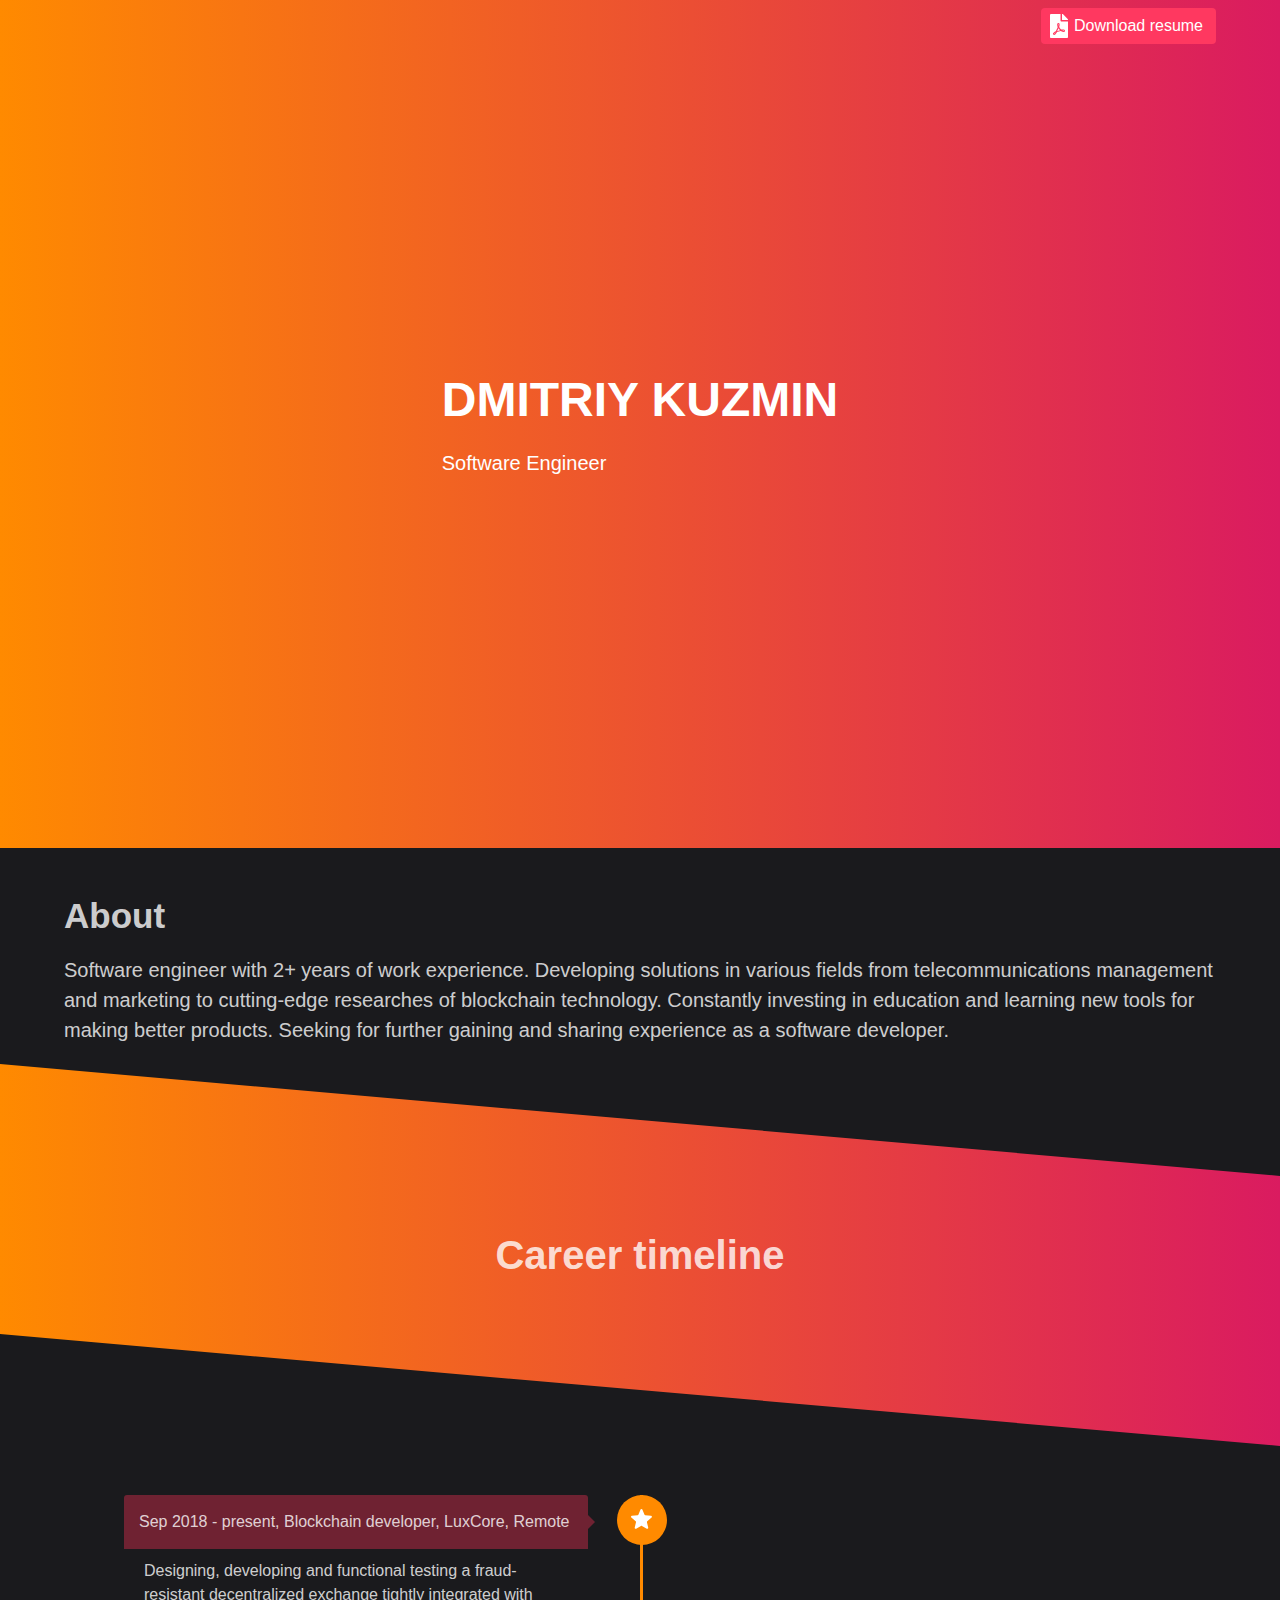
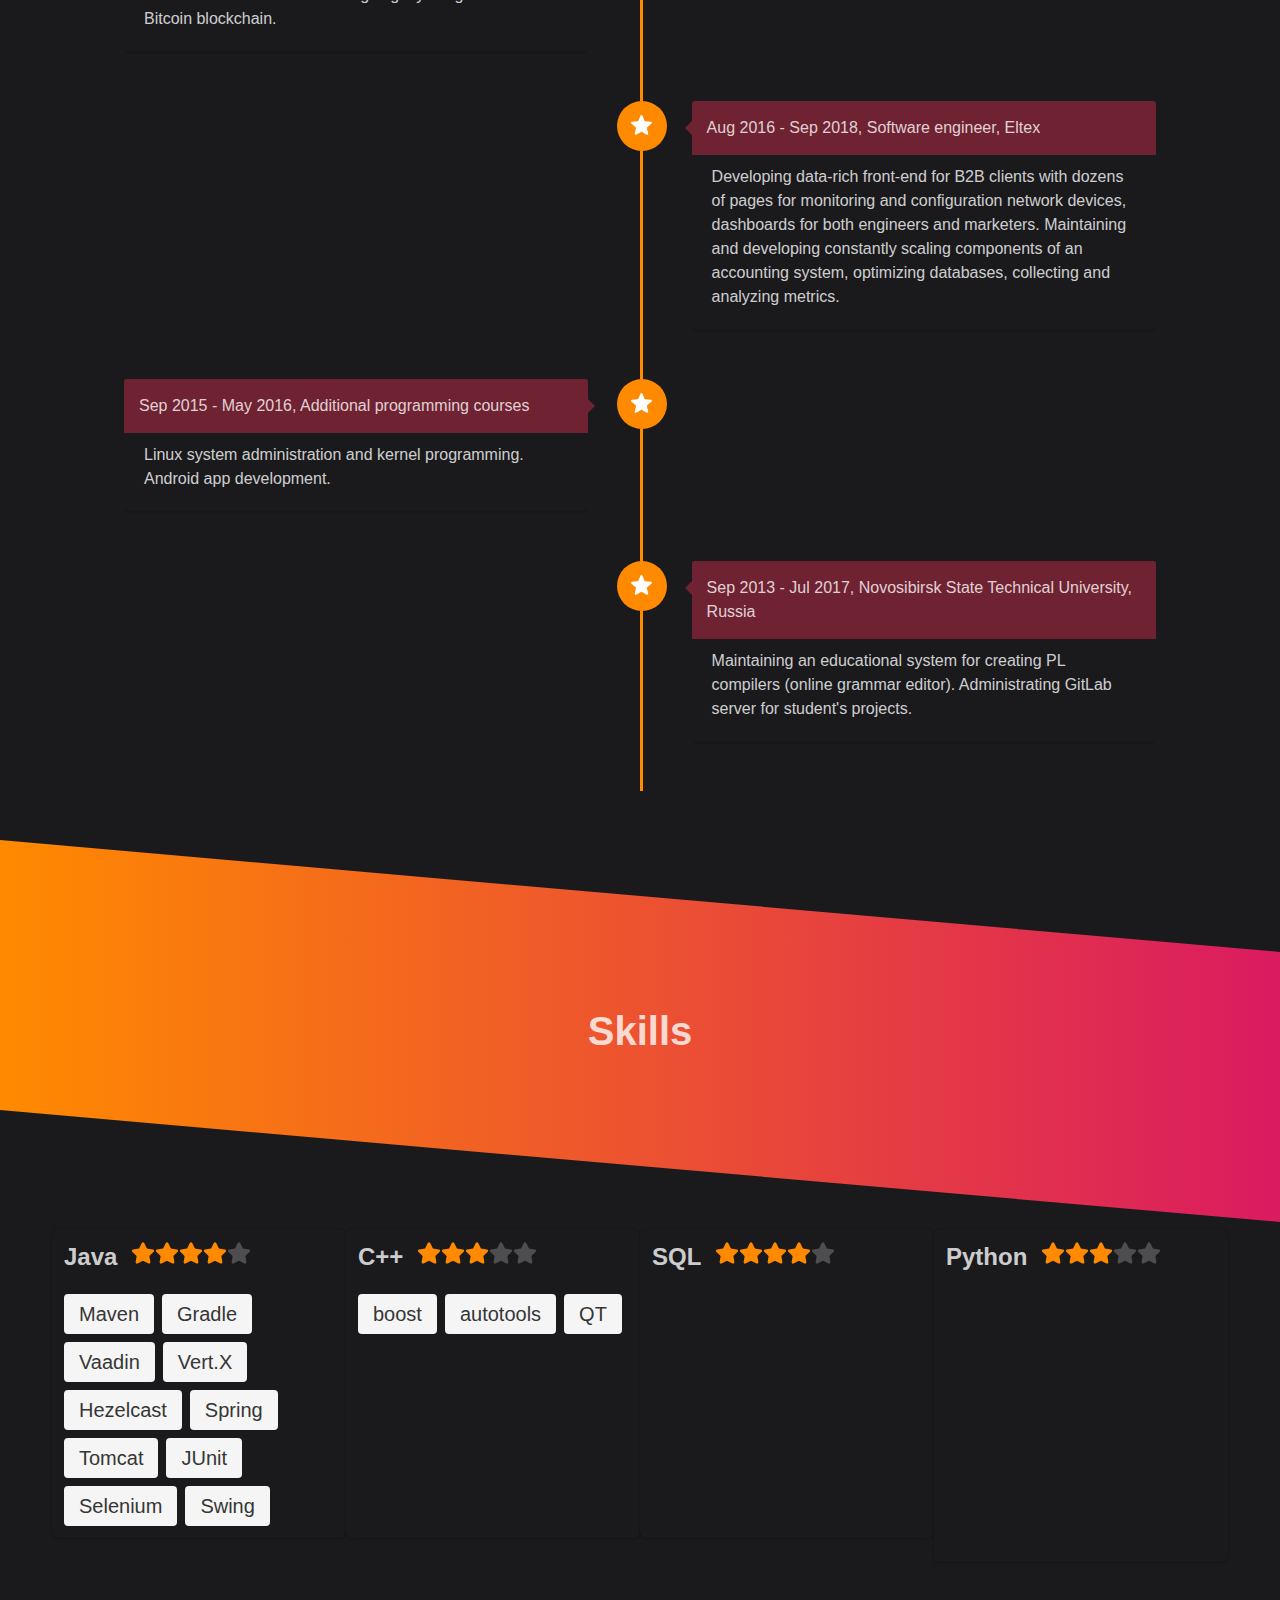
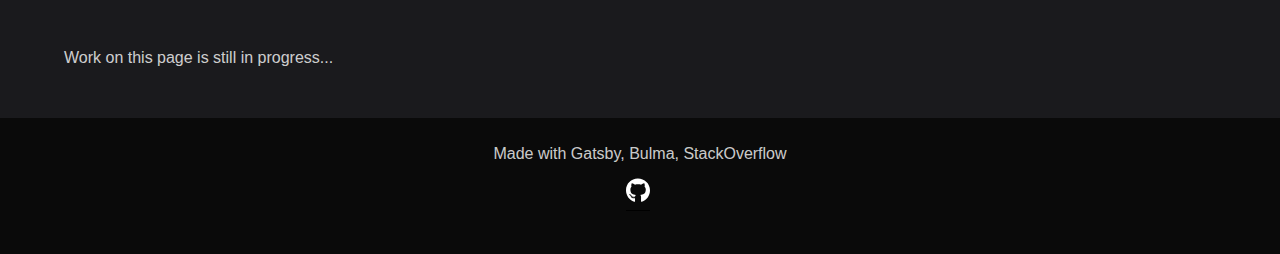
==== 404/index.html @ 161caedd "Deploy xotonic/xotonic.github.com to github.com/xotonic/xotonic.github.com.git:master" ====
<!DOCTYPE html><html lang="en"><head><meta charSet="utf-8"/><meta http-equiv="x-ua-compatible" content="ie=edge"/><meta name="viewport" content="width=device-width, initial-scale=1, shrink-to-fit=no"/><style data-href="/styles.65739e3a4346a0cb9199.css">/*! bulma.io v0.7.5 | MIT License | github.com/jgthms/bulma */@-webkit-keyframes spinAround{0%{-webkit-transform:rotate(0deg);transform:rotate(0deg)}to{-webkit-transform:rotate(359deg);transform:rotate(359deg)}}@keyframes spinAround{0%{-webkit-transform:rotate(0deg);transform:rotate(0deg)}to{-webkit-transform:rotate(359deg);transform:rotate(359deg)}}.breadcrumb,.button,.delete,.file,.is-unselectable,.modal-close,.pagination-ellipsis,.pagination-link,.pagination-next,.pagination-previous,.tabs{-webkit-touch-callout:none;-webkit-user-select:none;-moz-user-select:none;-ms-user-select:none;user-select:none}.navbar-link:not(.is-arrowless):after,.select:not(.is-multiple):not(.is-loading):after{border:3px solid transparent;border-radius:2px;border-right:0;border-top:0;content:" ";display:block;height:.625em;margin-top:-.4375em;pointer-events:none;position:absolute;top:50%;-webkit-transform:rotate(-45deg);transform:rotate(-45deg);-webkit-transform-origin:center;transform-origin:center;width:.625em}.block:not(:last-child),.box:not(:last-child),.breadcrumb:not(:last-child),.content:not(:last-child),.highlight:not(:last-child),.level:not(:last-child),.list:not(:last-child),.message:not(:last-child),.notification:not(:last-child),.progress:not(:last-child),.subtitle:not(:last-child),.table-container:not(:last-child),.table:not(:last-child),.tabs:not(:last-child),.title:not(:last-child){margin-bottom:1.5rem}.delete,.modal-close{-moz-appearance:none;-webkit-appearance:none;background-color:rgba(10,10,10,.2);border:none;border-radius:290486px;cursor:pointer;pointer-events:auto;display:inline-block;flex-grow:0;flex-shrink:0;font-size:0;height:20px;max-height:20px;max-width:20px;min-height:20px;min-width:20px;outline:none;position:relative;vertical-align:top;width:20px}.delete:after,.delete:before,.modal-close:after,.modal-close:before{background-color:#fff;content:"";display:block;left:50%;position:absolute;top:50%;-webkit-transform:translateX(-50%) translateY(-50%) rotate(45deg);transform:translateX(-50%) translateY(-50%) rotate(45deg);-webkit-transform-origin:center center;transform-origin:center center}.delete:before,.modal-close:before{height:2px;width:50%}.delete:after,.modal-close:after{height:50%;width:2px}.delete:focus,.delete:hover,.modal-close:focus,.modal-close:hover{background-color:rgba(10,10,10,.3)}.delete:active,.modal-close:active{background-color:rgba(10,10,10,.4)}.is-small.delete,.is-small.modal-close{height:16px;max-height:16px;max-width:16px;min-height:16px;min-width:16px;width:16px}.is-medium.delete,.is-medium.modal-close{height:24px;max-height:24px;max-width:24px;min-height:24px;min-width:24px;width:24px}.is-large.delete,.is-large.modal-close{height:32px;max-height:32px;max-width:32px;min-height:32px;min-width:32px;width:32px}.button.is-loading:after,.control.is-loading:after,.loader,.select.is-loading:after{-webkit-animation:spinAround .5s linear infinite;animation:spinAround .5s linear infinite;border-radius:290486px;border-color:transparent transparent #dbdbdb #dbdbdb;border-style:solid;border-width:2px;content:"";display:block;height:1em;position:relative;width:1em}.hero-video,.image.is-1by1 .has-ratio,.image.is-1by1 img,.image.is-1by2 .has-ratio,.image.is-1by2 img,.image.is-1by3 .has-ratio,.image.is-1by3 img,.image.is-2by1 .has-ratio,.image.is-2by1 img,.image.is-2by3 .has-ratio,.image.is-2by3 img,.image.is-3by1 .has-ratio,.image.is-3by1 img,.image.is-3by2 .has-ratio,.image.is-3by2 img,.image.is-3by4 .has-ratio,.image.is-3by4 img,.image.is-3by5 .has-ratio,.image.is-3by5 img,.image.is-4by3 .has-ratio,.image.is-4by3 img,.image.is-4by5 .has-ratio,.image.is-4by5 img,.image.is-5by3 .has-ratio,.image.is-5by3 img,.image.is-5by4 .has-ratio,.image.is-5by4 img,.image.is-9by16 .has-ratio,.image.is-9by16 img,.image.is-16by9 .has-ratio,.image.is-16by9 img,.image.is-square .has-ratio,.image.is-square img,.is-overlay,.modal,.modal-background{bottom:0;left:0;position:absolute;right:0;top:0}.button,.file-cta,.file-name,.input,.pagination-ellipsis,.pagination-link,.pagination-next,.pagination-previous,.select select,.textarea{-moz-appearance:none;-webkit-appearance:none;align-items:center;border:1px solid transparent;border-radius:4px;box-shadow:none;display:inline-flex;font-size:1rem;height:2.25em;justify-content:flex-start;line-height:1.5;padding:calc(.375em - 1px) calc(.625em - 1px);position:relative;vertical-align:top}.button:active,.button:focus,.file-cta:active,.file-cta:focus,.file-name:active,.file-name:focus,.input:active,.input:focus,.is-active.button,.is-active.file-cta,.is-active.file-name,.is-active.input,.is-active.pagination-ellipsis,.is-active.pagination-link,.is-active.pagination-next,.is-active.pagination-previous,.is-active.textarea,.is-focused.button,.is-focused.file-cta,.is-focused.file-name,.is-focused.input,.is-focused.pagination-ellipsis,.is-focused.pagination-link,.is-focused.pagination-next,.is-focused.pagination-previous,.is-focused.textarea,.pagination-ellipsis:active,.pagination-ellipsis:focus,.pagination-link:active,.pagination-link:focus,.pagination-next:active,.pagination-next:focus,.pagination-previous:active,.pagination-previous:focus,.select select.is-active,.select select.is-focused,.select select:active,.select select:focus,.textarea:active,.textarea:focus{outline:none}.button[disabled],.file-cta[disabled],.file-name[disabled],.input[disabled],.pagination-ellipsis[disabled],.pagination-link[disabled],.pagination-next[disabled],.pagination-previous[disabled],.select fieldset[disabled] select,.select select[disabled],.textarea[disabled],fieldset[disabled] .button,fieldset[disabled] .file-cta,fieldset[disabled] .file-name,fieldset[disabled] .input,fieldset[disabled] .pagination-ellipsis,fieldset[disabled] .pagination-link,fieldset[disabled] .pagination-next,fieldset[disabled] .pagination-previous,fieldset[disabled] .select select,fieldset[disabled] .textarea{cursor:not-allowed}

/*! minireset.css v0.0.4 | MIT License | github.com/jgthms/minireset.css */blockquote,body,dd,dl,dt,fieldset,figure,h1,h2,h3,h4,h5,h6,hr,html,iframe,legend,li,ol,p,pre,textarea,ul{margin:0;padding:0}h1,h2,h3,h4,h5,h6{font-size:100%;font-weight:400}ul{list-style:none}button,input,select,textarea{margin:0}html{box-sizing:border-box}*,:after,:before{box-sizing:inherit}embed,iframe,img,object,video{height:auto;max-width:100%}audio{max-width:100%}iframe{border:0}table{border-collapse:collapse;border-spacing:0}td,th{padding:0}td:not([align]),th:not([align]){text-align:left}html{background-color:#1a1a1d;font-size:16px;-moz-osx-font-smoothing:grayscale;-webkit-font-smoothing:antialiased;min-width:300px;overflow-x:hidden;overflow-y:scroll;text-rendering:optimizeLegibility;-webkit-text-size-adjust:100%;-ms-text-size-adjust:100%;text-size-adjust:100%}article,aside,figure,footer,header,hgroup,section{display:block}body,button,input,select,textarea{font-family:BlinkMacSystemFont,-apple-system,Segoe UI,Roboto,Oxygen,Ubuntu,Cantarell,Fira Sans,Droid Sans,Helvetica Neue,Helvetica,Arial,sans-serif}code,pre{-moz-osx-font-smoothing:auto;-webkit-font-smoothing:auto;font-family:monospace}body{color:hsla(0,0%,100%,.8);font-size:1em;font-weight:400;line-height:1.5}a{color:#3273dc;cursor:pointer;text-decoration:none}a strong{color:currentColor}a:hover{color:#363636}code{color:#ff3860;font-size:.875em;font-weight:400;padding:.25em .5em}code,hr{background-color:#1a1a1d}hr{border:none;display:block;height:2px;margin:1.5rem 0}img{height:auto;max-width:100%}input[type=checkbox],input[type=radio]{vertical-align:baseline}small{font-size:.875em}span{font-style:inherit;font-weight:inherit}strong{color:hsla(0,0%,100%,.8);font-weight:700}fieldset{border:none}pre{-webkit-overflow-scrolling:touch;background-color:#1a1a1d;color:hsla(0,0%,100%,.8);font-size:.875em;overflow-x:auto;padding:1.25rem 1.5rem;white-space:pre;word-wrap:normal}pre code{background-color:transparent;color:currentColor;font-size:1em;padding:0}table td,table th{vertical-align:top}table td:not([align]),table th:not([align]){text-align:left}table th{color:hsla(0,0%,100%,.8)}.is-clearfix:after{clear:both;content:" ";display:table}.is-pulled-left{float:left!important}.is-pulled-right{float:right!important}.is-clipped{overflow:hidden!important}.is-size-1{font-size:3rem!important}.is-size-2{font-size:2.5rem!important}.is-size-3{font-size:2rem!important}.is-size-4{font-size:1.5rem!important}.is-size-5{font-size:1.25rem!important}.is-size-6{font-size:1rem!important}.is-size-7{font-size:.75rem!important}@media screen and (max-width:768px){.is-size-1-mobile{font-size:3rem!important}.is-size-2-mobile{font-size:2.5rem!important}.is-size-3-mobile{font-size:2rem!important}.is-size-4-mobile{font-size:1.5rem!important}.is-size-5-mobile{font-size:1.25rem!important}.is-size-6-mobile{font-size:1rem!important}.is-size-7-mobile{font-size:.75rem!important}}@media print,screen and (min-width:769px){.is-size-1-tablet{font-size:3rem!important}.is-size-2-tablet{font-size:2.5rem!important}.is-size-3-tablet{font-size:2rem!important}.is-size-4-tablet{font-size:1.5rem!important}.is-size-5-tablet{font-size:1.25rem!important}.is-size-6-tablet{font-size:1rem!important}.is-size-7-tablet{font-size:.75rem!important}}@media screen and (max-width:1023px){.is-size-1-touch{font-size:3rem!important}.is-size-2-touch{font-size:2.5rem!important}.is-size-3-touch{font-size:2rem!important}.is-size-4-touch{font-size:1.5rem!important}.is-size-5-touch{font-size:1.25rem!important}.is-size-6-touch{font-size:1rem!important}.is-size-7-touch{font-size:.75rem!important}}@media screen and (min-width:1024px){.is-size-1-desktop{font-size:3rem!important}.is-size-2-desktop{font-size:2.5rem!important}.is-size-3-desktop{font-size:2rem!important}.is-size-4-desktop{font-size:1.5rem!important}.is-size-5-desktop{font-size:1.25rem!important}.is-size-6-desktop{font-size:1rem!important}.is-size-7-desktop{font-size:.75rem!important}}@media screen and (min-width:1216px){.is-size-1-widescreen{font-size:3rem!important}.is-size-2-widescreen{font-size:2.5rem!important}.is-size-3-widescreen{font-size:2rem!important}.is-size-4-widescreen{font-size:1.5rem!important}.is-size-5-widescreen{font-size:1.25rem!important}.is-size-6-widescreen{font-size:1rem!important}.is-size-7-widescreen{font-size:.75rem!important}}@media screen and (min-width:1408px){.is-size-1-fullhd{font-size:3rem!important}.is-size-2-fullhd{font-size:2.5rem!important}.is-size-3-fullhd{font-size:2rem!important}.is-size-4-fullhd{font-size:1.5rem!important}.is-size-5-fullhd{font-size:1.25rem!important}.is-size-6-fullhd{font-size:1rem!important}.is-size-7-fullhd{font-size:.75rem!important}}.has-text-centered{text-align:center!important}.has-text-justified{text-align:justify!important}.has-text-left{text-align:left!important}.has-text-right{text-align:right!important}@media screen and (max-width:768px){.has-text-centered-mobile{text-align:center!important}}@media print,screen and (min-width:769px){.has-text-centered-tablet{text-align:center!important}}@media screen and (min-width:769px) and (max-width:1023px){.has-text-centered-tablet-only{text-align:center!important}}@media screen and (max-width:1023px){.has-text-centered-touch{text-align:center!important}}@media screen and (min-width:1024px){.has-text-centered-desktop{text-align:center!important}}@media screen and (min-width:1024px) and (max-width:1215px){.has-text-centered-desktop-only{text-align:center!important}}@media screen and (min-width:1216px){.has-text-centered-widescreen{text-align:center!important}}@media screen and (min-width:1216px) and (max-width:1407px){.has-text-centered-widescreen-only{text-align:center!important}}@media screen and (min-width:1408px){.has-text-centered-fullhd{text-align:center!important}}@media screen and (max-width:768px){.has-text-justified-mobile{text-align:justify!important}}@media print,screen and (min-width:769px){.has-text-justified-tablet{text-align:justify!important}}@media screen and (min-width:769px) and (max-width:1023px){.has-text-justified-tablet-only{text-align:justify!important}}@media screen and (max-width:1023px){.has-text-justified-touch{text-align:justify!important}}@media screen and (min-width:1024px){.has-text-justified-desktop{text-align:justify!important}}@media screen and (min-width:1024px) and (max-width:1215px){.has-text-justified-desktop-only{text-align:justify!important}}@media screen and (min-width:1216px){.has-text-justified-widescreen{text-align:justify!important}}@media screen and (min-width:1216px) and (max-width:1407px){.has-text-justified-widescreen-only{text-align:justify!important}}@media screen and (min-width:1408px){.has-text-justified-fullhd{text-align:justify!important}}@media screen and (max-width:768px){.has-text-left-mobile{text-align:left!important}}@media print,screen and (min-width:769px){.has-text-left-tablet{text-align:left!important}}@media screen and (min-width:769px) and (max-width:1023px){.has-text-left-tablet-only{text-align:left!important}}@media screen and (max-width:1023px){.has-text-left-touch{text-align:left!important}}@media screen and (min-width:1024px){.has-text-left-desktop{text-align:left!important}}@media screen and (min-width:1024px) and (max-width:1215px){.has-text-left-desktop-only{text-align:left!important}}@media screen and (min-width:1216px){.has-text-left-widescreen{text-align:left!important}}@media screen and (min-width:1216px) and (max-width:1407px){.has-text-left-widescreen-only{text-align:left!important}}@media screen and (min-width:1408px){.has-text-left-fullhd{text-align:left!important}}@media screen and (max-width:768px){.has-text-right-mobile{text-align:right!important}}@media print,screen and (min-width:769px){.has-text-right-tablet{text-align:right!important}}@media screen and (min-width:769px) and (max-width:1023px){.has-text-right-tablet-only{text-align:right!important}}@media screen and (max-width:1023px){.has-text-right-touch{text-align:right!important}}@media screen and (min-width:1024px){.has-text-right-desktop{text-align:right!important}}@media screen and (min-width:1024px) and (max-width:1215px){.has-text-right-desktop-only{text-align:right!important}}@media screen and (min-width:1216px){.has-text-right-widescreen{text-align:right!important}}@media screen and (min-width:1216px) and (max-width:1407px){.has-text-right-widescreen-only{text-align:right!important}}@media screen and (min-width:1408px){.has-text-right-fullhd{text-align:right!important}}.is-capitalized{text-transform:capitalize!important}.is-lowercase{text-transform:lowercase!important}.is-uppercase{text-transform:uppercase!important}.is-italic{font-style:italic!important}.has-text-white{color:#fff!important}a.has-text-white:focus,a.has-text-white:hover{color:#e6e6e6!important}.has-background-white{background-color:#fff!important}.has-text-black{color:#0a0a0a!important}a.has-text-black:focus,a.has-text-black:hover{color:#000!important}.has-background-black{background-color:#0a0a0a!important}.has-text-light{color:#f5f5f5!important}a.has-text-light:focus,a.has-text-light:hover{color:#dbdbdb!important}.has-background-light{background-color:#f5f5f5!important}.has-text-dark{color:#363636!important}a.has-text-dark:focus,a.has-text-dark:hover{color:#1c1c1c!important}.has-background-dark{background-color:#363636!important}.has-text-primary{color:#00d1b2!important}a.has-text-primary:focus,a.has-text-primary:hover{color:#009e86!important}.has-background-primary{background-color:#00d1b2!important}.has-text-link{color:#3273dc!important}a.has-text-link:focus,a.has-text-link:hover{color:#205bbc!important}.has-background-link{background-color:#3273dc!important}.has-text-info{color:#209cee!important}a.has-text-info:focus,a.has-text-info:hover{color:#0f81cc!important}.has-background-info{background-color:#209cee!important}.has-text-success{color:#23d160!important}a.has-text-success:focus,a.has-text-success:hover{color:#1ca64c!important}.has-background-success{background-color:#23d160!important}.has-text-warning{color:#ffdd57!important}a.has-text-warning:focus,a.has-text-warning:hover{color:#ffd324!important}.has-background-warning{background-color:#ffdd57!important}.has-text-danger{color:#ff3860!important}a.has-text-danger:focus,a.has-text-danger:hover{color:#ff0537!important}.has-background-danger{background-color:#ff3860!important}.has-text-black-bis{color:#121212!important}.has-background-black-bis{background-color:#121212!important}.has-text-black-ter{color:#242424!important}.has-background-black-ter{background-color:#242424!important}.has-text-grey-darker{color:#363636!important}.has-background-grey-darker{background-color:#363636!important}.has-text-grey-dark{color:#4a4a4a!important}.has-background-grey-dark{background-color:#4a4a4a!important}.has-text-grey{color:#7a7a7a!important}.has-background-grey{background-color:#7a7a7a!important}.has-text-grey-light{color:#b5b5b5!important}.has-background-grey-light{background-color:#b5b5b5!important}.has-text-grey-lighter{color:#dbdbdb!important}.has-background-grey-lighter{background-color:#dbdbdb!important}.has-text-white-ter{color:#f5f5f5!important}.has-background-white-ter{background-color:#f5f5f5!important}.has-text-white-bis{color:#fafafa!important}.has-background-white-bis{background-color:#fafafa!important}.has-text-weight-light{font-weight:300!important}.has-text-weight-normal{font-weight:400!important}.has-text-weight-medium{font-weight:500!important}.has-text-weight-semibold{font-weight:600!important}.has-text-weight-bold{font-weight:700!important}.is-family-primary,.is-family-sans-serif,.is-family-secondary{font-family:BlinkMacSystemFont,-apple-system,Segoe UI,Roboto,Oxygen,Ubuntu,Cantarell,Fira Sans,Droid Sans,Helvetica Neue,Helvetica,Arial,sans-serif!important}.is-family-code,.is-family-monospace{font-family:monospace!important}.is-block{display:block!important}@media screen and (max-width:768px){.is-block-mobile{display:block!important}}@media print,screen and (min-width:769px){.is-block-tablet{display:block!important}}@media screen and (min-width:769px) and (max-width:1023px){.is-block-tablet-only{display:block!important}}@media screen and (max-width:1023px){.is-block-touch{display:block!important}}@media screen and (min-width:1024px){.is-block-desktop{display:block!important}}@media screen and (min-width:1024px) and (max-width:1215px){.is-block-desktop-only{display:block!important}}@media screen and (min-width:1216px){.is-block-widescreen{display:block!important}}@media screen and (min-width:1216px) and (max-width:1407px){.is-block-widescreen-only{display:block!important}}@media screen and (min-width:1408px){.is-block-fullhd{display:block!important}}.is-flex{display:flex!important}@media screen and (max-width:768px){.is-flex-mobile{display:flex!important}}@media print,screen and (min-width:769px){.is-flex-tablet{display:flex!important}}@media screen and (min-width:769px) and (max-width:1023px){.is-flex-tablet-only{display:flex!important}}@media screen and (max-width:1023px){.is-flex-touch{display:flex!important}}@media screen and (min-width:1024px){.is-flex-desktop{display:flex!important}}@media screen and (min-width:1024px) and (max-width:1215px){.is-flex-desktop-only{display:flex!important}}@media screen and (min-width:1216px){.is-flex-widescreen{display:flex!important}}@media screen and (min-width:1216px) and (max-width:1407px){.is-flex-widescreen-only{display:flex!important}}@media screen and (min-width:1408px){.is-flex-fullhd{display:flex!important}}.is-inline{display:inline!important}@media screen and (max-width:768px){.is-inline-mobile{display:inline!important}}@media print,screen and (min-width:769px){.is-inline-tablet{display:inline!important}}@media screen and (min-width:769px) and (max-width:1023px){.is-inline-tablet-only{display:inline!important}}@media screen and (max-width:1023px){.is-inline-touch{display:inline!important}}@media screen and (min-width:1024px){.is-inline-desktop{display:inline!important}}@media screen and (min-width:1024px) and (max-width:1215px){.is-inline-desktop-only{display:inline!important}}@media screen and (min-width:1216px){.is-inline-widescreen{display:inline!important}}@media screen and (min-width:1216px) and (max-width:1407px){.is-inline-widescreen-only{display:inline!important}}@media screen and (min-width:1408px){.is-inline-fullhd{display:inline!important}}.is-inline-block{display:inline-block!important}@media screen and (max-width:768px){.is-inline-block-mobile{display:inline-block!important}}@media print,screen and (min-width:769px){.is-inline-block-tablet{display:inline-block!important}}@media screen and (min-width:769px) and (max-width:1023px){.is-inline-block-tablet-only{display:inline-block!important}}@media screen and (max-width:1023px){.is-inline-block-touch{display:inline-block!important}}@media screen and (min-width:1024px){.is-inline-block-desktop{display:inline-block!important}}@media screen and (min-width:1024px) and (max-width:1215px){.is-inline-block-desktop-only{display:inline-block!important}}@media screen and (min-width:1216px){.is-inline-block-widescreen{display:inline-block!important}}@media screen and (min-width:1216px) and (max-width:1407px){.is-inline-block-widescreen-only{display:inline-block!important}}@media screen and (min-width:1408px){.is-inline-block-fullhd{display:inline-block!important}}.is-inline-flex{display:inline-flex!important}@media screen and (max-width:768px){.is-inline-flex-mobile{display:inline-flex!important}}@media print,screen and (min-width:769px){.is-inline-flex-tablet{display:inline-flex!important}}@media screen and (min-width:769px) and (max-width:1023px){.is-inline-flex-tablet-only{display:inline-flex!important}}@media screen and (max-width:1023px){.is-inline-flex-touch{display:inline-flex!important}}@media screen and (min-width:1024px){.is-inline-flex-desktop{display:inline-flex!important}}@media screen and (min-width:1024px) and (max-width:1215px){.is-inline-flex-desktop-only{display:inline-flex!important}}@media screen and (min-width:1216px){.is-inline-flex-widescreen{display:inline-flex!important}}@media screen and (min-width:1216px) and (max-width:1407px){.is-inline-flex-widescreen-only{display:inline-flex!important}}@media screen and (min-width:1408px){.is-inline-flex-fullhd{display:inline-flex!important}}.is-hidden{display:none!important}.is-sr-only{border:none!important;clip:rect(0,0,0,0)!important;height:.01em!important;overflow:hidden!important;padding:0!important;position:absolute!important;white-space:nowrap!important;width:.01em!important}@media screen and (max-width:768px){.is-hidden-mobile{display:none!important}}@media print,screen and (min-width:769px){.is-hidden-tablet{display:none!important}}@media screen and (min-width:769px) and (max-width:1023px){.is-hidden-tablet-only{display:none!important}}@media screen and (max-width:1023px){.is-hidden-touch{display:none!important}}@media screen and (min-width:1024px){.is-hidden-desktop{display:none!important}}@media screen and (min-width:1024px) and (max-width:1215px){.is-hidden-desktop-only{display:none!important}}@media screen and (min-width:1216px){.is-hidden-widescreen{display:none!important}}@media screen and (min-width:1216px) and (max-width:1407px){.is-hidden-widescreen-only{display:none!important}}@media screen and (min-width:1408px){.is-hidden-fullhd{display:none!important}}.is-invisible{visibility:hidden!important}@media screen and (max-width:768px){.is-invisible-mobile{visibility:hidden!important}}@media print,screen and (min-width:769px){.is-invisible-tablet{visibility:hidden!important}}@media screen and (min-width:769px) and (max-width:1023px){.is-invisible-tablet-only{visibility:hidden!important}}@media screen and (max-width:1023px){.is-invisible-touch{visibility:hidden!important}}@media screen and (min-width:1024px){.is-invisible-desktop{visibility:hidden!important}}@media screen and (min-width:1024px) and (max-width:1215px){.is-invisible-desktop-only{visibility:hidden!important}}@media screen and (min-width:1216px){.is-invisible-widescreen{visibility:hidden!important}}@media screen and (min-width:1216px) and (max-width:1407px){.is-invisible-widescreen-only{visibility:hidden!important}}@media screen and (min-width:1408px){.is-invisible-fullhd{visibility:hidden!important}}.is-marginless{margin:0!important}.is-paddingless{padding:0!important}.is-radiusless{border-radius:0!important}.is-shadowless{box-shadow:none!important}.is-relative{position:relative!important}.box{background-color:#1a1a1d;border-radius:6px;box-shadow:0 2px 3px rgba(10,10,10,.1),0 0 0 1px rgba(10,10,10,.1);color:hsla(0,0%,100%,.8);display:block;padding:1.25rem}a.box:focus,a.box:hover{box-shadow:0 2px 3px rgba(10,10,10,.1),0 0 0 1px #3273dc}a.box:active{box-shadow:inset 0 1px 2px rgba(10,10,10,.2),0 0 0 1px #3273dc}.button{background-color:#fff;border-color:#dbdbdb;border-width:1px;color:#363636;cursor:pointer;justify-content:center;padding:calc(.375em - 1px) .75em;text-align:center;white-space:nowrap}.button strong{color:inherit}.button .icon,.button .icon.is-large,.button .icon.is-medium,.button .icon.is-small{height:1.5em;width:1.5em}.button .icon:first-child:not(:last-child){margin-left:calc(-.375em - 1px);margin-right:.1875em}.button .icon:last-child:not(:first-child){margin-left:.1875em;margin-right:calc(-.375em - 1px)}.button .icon:first-child:last-child{margin-left:calc(-.375em - 1px);margin-right:calc(-.375em - 1px)}.button.is-hovered,.button:hover{border-color:#b5b5b5;color:#363636}.button.is-focused,.button:focus{border-color:#3273dc;color:#363636}.button.is-focused:not(:active),.button:focus:not(:active){box-shadow:0 0 0 .125em rgba(50,115,220,.25)}.button.is-active,.button:active{border-color:#4a4a4a;color:#363636}.button.is-text{background-color:transparent;border-color:transparent;color:hsla(0,0%,100%,.8);text-decoration:underline}.button.is-text.is-focused,.button.is-text.is-hovered,.button.is-text:focus,.button.is-text:hover{background-color:#1a1a1d;color:hsla(0,0%,100%,.8)}.button.is-text.is-active,.button.is-text:active{background-color:#0e0e10;color:hsla(0,0%,100%,.8)}.button.is-text[disabled],fieldset[disabled] .button.is-text{background-color:transparent;border-color:transparent;box-shadow:none}.button.is-white{background-color:#fff;border-color:transparent;color:#0a0a0a}.button.is-white.is-hovered,.button.is-white:hover{background-color:#f9f9f9;border-color:transparent;color:#0a0a0a}.button.is-white.is-focused,.button.is-white:focus{border-color:transparent;color:#0a0a0a}.button.is-white.is-focused:not(:active),.button.is-white:focus:not(:active){box-shadow:0 0 0 .125em hsla(0,0%,100%,.25)}.button.is-white.is-active,.button.is-white:active{background-color:#f2f2f2;border-color:transparent;color:#0a0a0a}.button.is-white[disabled],fieldset[disabled] .button.is-white{background-color:#fff;border-color:transparent;box-shadow:none}.button.is-white.is-inverted{background-color:#0a0a0a;color:#fff}.button.is-white.is-inverted.is-hovered,.button.is-white.is-inverted:hover{background-color:#000}.button.is-white.is-inverted[disabled],fieldset[disabled] .button.is-white.is-inverted{background-color:#0a0a0a;border-color:transparent;box-shadow:none;color:#fff}.button.is-white.is-loading:after{border-color:transparent transparent #0a0a0a #0a0a0a!important}.button.is-white.is-outlined{background-color:transparent;border-color:#fff;color:#fff}.button.is-white.is-outlined.is-focused,.button.is-white.is-outlined.is-hovered,.button.is-white.is-outlined:focus,.button.is-white.is-outlined:hover{background-color:#fff;border-color:#fff;color:#0a0a0a}.button.is-white.is-outlined.is-loading:after{border-color:transparent transparent #fff #fff!important}.button.is-white.is-outlined.is-loading.is-focused:after,.button.is-white.is-outlined.is-loading.is-hovered:after,.button.is-white.is-outlined.is-loading:focus:after,.button.is-white.is-outlined.is-loading:hover:after{border-color:transparent transparent #0a0a0a #0a0a0a!important}.button.is-white.is-outlined[disabled],fieldset[disabled] .button.is-white.is-outlined{background-color:transparent;border-color:#fff;box-shadow:none;color:#fff}.button.is-white.is-inverted.is-outlined{background-color:transparent;border-color:#0a0a0a;color:#0a0a0a}.button.is-white.is-inverted.is-outlined.is-focused,.button.is-white.is-inverted.is-outlined.is-hovered,.button.is-white.is-inverted.is-outlined:focus,.button.is-white.is-inverted.is-outlined:hover{background-color:#0a0a0a;color:#fff}.button.is-white.is-inverted.is-outlined.is-loading.is-focused:after,.button.is-white.is-inverted.is-outlined.is-loading.is-hovered:after,.button.is-white.is-inverted.is-outlined.is-loading:focus:after,.button.is-white.is-inverted.is-outlined.is-loading:hover:after{border-color:transparent transparent #fff #fff!important}.button.is-white.is-inverted.is-outlined[disabled],fieldset[disabled] .button.is-white.is-inverted.is-outlined{background-color:transparent;border-color:#0a0a0a;box-shadow:none;color:#0a0a0a}.button.is-black{background-color:#0a0a0a;border-color:transparent;color:#fff}.button.is-black.is-hovered,.button.is-black:hover{background-color:#040404;border-color:transparent;color:#fff}.button.is-black.is-focused,.button.is-black:focus{border-color:transparent;color:#fff}.button.is-black.is-focused:not(:active),.button.is-black:focus:not(:active){box-shadow:0 0 0 .125em rgba(10,10,10,.25)}.button.is-black.is-active,.button.is-black:active{background-color:#000;border-color:transparent;color:#fff}.button.is-black[disabled],fieldset[disabled] .button.is-black{background-color:#0a0a0a;border-color:transparent;box-shadow:none}.button.is-black.is-inverted{background-color:#fff;color:#0a0a0a}.button.is-black.is-inverted.is-hovered,.button.is-black.is-inverted:hover{background-color:#f2f2f2}.button.is-black.is-inverted[disabled],fieldset[disabled] .button.is-black.is-inverted{background-color:#fff;border-color:transparent;box-shadow:none;color:#0a0a0a}.button.is-black.is-loading:after{border-color:transparent transparent #fff #fff!important}.button.is-black.is-outlined{background-color:transparent;border-color:#0a0a0a;color:#0a0a0a}.button.is-black.is-outlined.is-focused,.button.is-black.is-outlined.is-hovered,.button.is-black.is-outlined:focus,.button.is-black.is-outlined:hover{background-color:#0a0a0a;border-color:#0a0a0a;color:#fff}.button.is-black.is-outlined.is-loading:after{border-color:transparent transparent #0a0a0a #0a0a0a!important}.button.is-black.is-outlined.is-loading.is-focused:after,.button.is-black.is-outlined.is-loading.is-hovered:after,.button.is-black.is-outlined.is-loading:focus:after,.button.is-black.is-outlined.is-loading:hover:after{border-color:transparent transparent #fff #fff!important}.button.is-black.is-outlined[disabled],fieldset[disabled] .button.is-black.is-outlined{background-color:transparent;border-color:#0a0a0a;box-shadow:none;color:#0a0a0a}.button.is-black.is-inverted.is-outlined{background-color:transparent;border-color:#fff;color:#fff}.button.is-black.is-inverted.is-outlined.is-focused,.button.is-black.is-inverted.is-outlined.is-hovered,.button.is-black.is-inverted.is-outlined:focus,.button.is-black.is-inverted.is-outlined:hover{background-color:#fff;color:#0a0a0a}.button.is-black.is-inverted.is-outlined.is-loading.is-focused:after,.button.is-black.is-inverted.is-outlined.is-loading.is-hovered:after,.button.is-black.is-inverted.is-outlined.is-loading:focus:after,.button.is-black.is-inverted.is-outlined.is-loading:hover:after{border-color:transparent transparent #0a0a0a #0a0a0a!important}.button.is-black.is-inverted.is-outlined[disabled],fieldset[disabled] .button.is-black.is-inverted.is-outlined{background-color:transparent;border-color:#fff;box-shadow:none;color:#fff}.button.is-light{background-color:#f5f5f5;border-color:transparent;color:#363636}.button.is-light.is-hovered,.button.is-light:hover{background-color:#eee;border-color:transparent;color:#363636}.button.is-light.is-focused,.button.is-light:focus{border-color:transparent;color:#363636}.button.is-light.is-focused:not(:active),.button.is-light:focus:not(:active){box-shadow:0 0 0 .125em hsla(0,0%,96.1%,.25)}.button.is-light.is-active,.button.is-light:active{background-color:#e8e8e8;border-color:transparent;color:#363636}.button.is-light[disabled],fieldset[disabled] .button.is-light{background-color:#f5f5f5;border-color:transparent;box-shadow:none}.button.is-light.is-inverted{background-color:#363636;color:#f5f5f5}.button.is-light.is-inverted.is-hovered,.button.is-light.is-inverted:hover{background-color:#292929}.button.is-light.is-inverted[disabled],fieldset[disabled] .button.is-light.is-inverted{background-color:#363636;border-color:transparent;box-shadow:none;color:#f5f5f5}.button.is-light.is-loading:after{border-color:transparent transparent #363636 #363636!important}.button.is-light.is-outlined{background-color:transparent;border-color:#f5f5f5;color:#f5f5f5}.button.is-light.is-outlined.is-focused,.button.is-light.is-outlined.is-hovered,.button.is-light.is-outlined:focus,.button.is-light.is-outlined:hover{background-color:#f5f5f5;border-color:#f5f5f5;color:#363636}.button.is-light.is-outlined.is-loading:after{border-color:transparent transparent #f5f5f5 #f5f5f5!important}.button.is-light.is-outlined.is-loading.is-focused:after,.button.is-light.is-outlined.is-loading.is-hovered:after,.button.is-light.is-outlined.is-loading:focus:after,.button.is-light.is-outlined.is-loading:hover:after{border-color:transparent transparent #363636 #363636!important}.button.is-light.is-outlined[disabled],fieldset[disabled] .button.is-light.is-outlined{background-color:transparent;border-color:#f5f5f5;box-shadow:none;color:#f5f5f5}.button.is-light.is-inverted.is-outlined{background-color:transparent;border-color:#363636;color:#363636}.button.is-light.is-inverted.is-outlined.is-focused,.button.is-light.is-inverted.is-outlined.is-hovered,.button.is-light.is-inverted.is-outlined:focus,.button.is-light.is-inverted.is-outlined:hover{background-color:#363636;color:#f5f5f5}.button.is-light.is-inverted.is-outlined.is-loading.is-focused:after,.button.is-light.is-inverted.is-outlined.is-loading.is-hovered:after,.button.is-light.is-inverted.is-outlined.is-loading:focus:after,.button.is-light.is-inverted.is-outlined.is-loading:hover:after{border-color:transparent transparent #f5f5f5 #f5f5f5!important}.button.is-light.is-inverted.is-outlined[disabled],fieldset[disabled] .button.is-light.is-inverted.is-outlined{background-color:transparent;border-color:#363636;box-shadow:none;color:#363636}.button.is-dark{background-color:#363636;border-color:transparent;color:#f5f5f5}.button.is-dark.is-hovered,.button.is-dark:hover{background-color:#2f2f2f;border-color:transparent;color:#f5f5f5}.button.is-dark.is-focused,.button.is-dark:focus{border-color:transparent;color:#f5f5f5}.button.is-dark.is-focused:not(:active),.button.is-dark:focus:not(:active){box-shadow:0 0 0 .125em rgba(54,54,54,.25)}.button.is-dark.is-active,.button.is-dark:active{background-color:#292929;border-color:transparent;color:#f5f5f5}.button.is-dark[disabled],fieldset[disabled] .button.is-dark{background-color:#363636;border-color:transparent;box-shadow:none}.button.is-dark.is-inverted{background-color:#f5f5f5;color:#363636}.button.is-dark.is-inverted.is-hovered,.button.is-dark.is-inverted:hover{background-color:#e8e8e8}.button.is-dark.is-inverted[disabled],fieldset[disabled] .button.is-dark.is-inverted{background-color:#f5f5f5;border-color:transparent;box-shadow:none;color:#363636}.button.is-dark.is-loading:after{border-color:transparent transparent #f5f5f5 #f5f5f5!important}.button.is-dark.is-outlined{background-color:transparent;border-color:#363636;color:#363636}.button.is-dark.is-outlined.is-focused,.button.is-dark.is-outlined.is-hovered,.button.is-dark.is-outlined:focus,.button.is-dark.is-outlined:hover{background-color:#363636;border-color:#363636;color:#f5f5f5}.button.is-dark.is-outlined.is-loading:after{border-color:transparent transparent #363636 #363636!important}.button.is-dark.is-outlined.is-loading.is-focused:after,.button.is-dark.is-outlined.is-loading.is-hovered:after,.button.is-dark.is-outlined.is-loading:focus:after,.button.is-dark.is-outlined.is-loading:hover:after{border-color:transparent transparent #f5f5f5 #f5f5f5!important}.button.is-dark.is-outlined[disabled],fieldset[disabled] .button.is-dark.is-outlined{background-color:transparent;border-color:#363636;box-shadow:none;color:#363636}.button.is-dark.is-inverted.is-outlined{background-color:transparent;border-color:#f5f5f5;color:#f5f5f5}.button.is-dark.is-inverted.is-outlined.is-focused,.button.is-dark.is-inverted.is-outlined.is-hovered,.button.is-dark.is-inverted.is-outlined:focus,.button.is-dark.is-inverted.is-outlined:hover{background-color:#f5f5f5;color:#363636}.button.is-dark.is-inverted.is-outlined.is-loading.is-focused:after,.button.is-dark.is-inverted.is-outlined.is-loading.is-hovered:after,.button.is-dark.is-inverted.is-outlined.is-loading:focus:after,.button.is-dark.is-inverted.is-outlined.is-loading:hover:after{border-color:transparent transparent #363636 #363636!important}.button.is-dark.is-inverted.is-outlined[disabled],fieldset[disabled] .button.is-dark.is-inverted.is-outlined{background-color:transparent;border-color:#f5f5f5;box-shadow:none;color:#f5f5f5}.button.is-primary{background-color:#00d1b2;border-color:transparent;color:#fff}.button.is-primary.is-hovered,.button.is-primary:hover{background-color:#00c4a7;border-color:transparent;color:#fff}.button.is-primary.is-focused,.button.is-primary:focus{border-color:transparent;color:#fff}.button.is-primary.is-focused:not(:active),.button.is-primary:focus:not(:active){box-shadow:0 0 0 .125em rgba(0,209,178,.25)}.button.is-primary.is-active,.button.is-primary:active{background-color:#00b89c;border-color:transparent;color:#fff}.button.is-primary[disabled],fieldset[disabled] .button.is-primary{background-color:#00d1b2;border-color:transparent;box-shadow:none}.button.is-primary.is-inverted{background-color:#fff;color:#00d1b2}.button.is-primary.is-inverted.is-hovered,.button.is-primary.is-inverted:hover{background-color:#f2f2f2}.button.is-primary.is-inverted[disabled],fieldset[disabled] .button.is-primary.is-inverted{background-color:#fff;border-color:transparent;box-shadow:none;color:#00d1b2}.button.is-primary.is-loading:after{border-color:transparent transparent #fff #fff!important}.button.is-primary.is-outlined{background-color:transparent;border-color:#00d1b2;color:#00d1b2}.button.is-primary.is-outlined.is-focused,.button.is-primary.is-outlined.is-hovered,.button.is-primary.is-outlined:focus,.button.is-primary.is-outlined:hover{background-color:#00d1b2;border-color:#00d1b2;color:#fff}.button.is-primary.is-outlined.is-loading:after{border-color:transparent transparent #00d1b2 #00d1b2!important}.button.is-primary.is-outlined.is-loading.is-focused:after,.button.is-primary.is-outlined.is-loading.is-hovered:after,.button.is-primary.is-outlined.is-loading:focus:after,.button.is-primary.is-outlined.is-loading:hover:after{border-color:transparent transparent #fff #fff!important}.button.is-primary.is-outlined[disabled],fieldset[disabled] .button.is-primary.is-outlined{background-color:transparent;border-color:#00d1b2;box-shadow:none;color:#00d1b2}.button.is-primary.is-inverted.is-outlined{background-color:transparent;border-color:#fff;color:#fff}.button.is-primary.is-inverted.is-outlined.is-focused,.button.is-primary.is-inverted.is-outlined.is-hovered,.button.is-primary.is-inverted.is-outlined:focus,.button.is-primary.is-inverted.is-outlined:hover{background-color:#fff;color:#00d1b2}.button.is-primary.is-inverted.is-outlined.is-loading.is-focused:after,.button.is-primary.is-inverted.is-outlined.is-loading.is-hovered:after,.button.is-primary.is-inverted.is-outlined.is-loading:focus:after,.button.is-primary.is-inverted.is-outlined.is-loading:hover:after{border-color:transparent transparent #00d1b2 #00d1b2!important}.button.is-primary.is-inverted.is-outlined[disabled],fieldset[disabled] .button.is-primary.is-inverted.is-outlined{background-color:transparent;border-color:#fff;box-shadow:none;color:#fff}.button.is-link{background-color:#3273dc;border-color:transparent;color:#fff}.button.is-link.is-hovered,.button.is-link:hover{background-color:#276cda;border-color:transparent;color:#fff}.button.is-link.is-focused,.button.is-link:focus{border-color:transparent;color:#fff}.button.is-link.is-focused:not(:active),.button.is-link:focus:not(:active){box-shadow:0 0 0 .125em rgba(50,115,220,.25)}.button.is-link.is-active,.button.is-link:active{background-color:#2366d1;border-color:transparent;color:#fff}.button.is-link[disabled],fieldset[disabled] .button.is-link{background-color:#3273dc;border-color:transparent;box-shadow:none}.button.is-link.is-inverted{background-color:#fff;color:#3273dc}.button.is-link.is-inverted.is-hovered,.button.is-link.is-inverted:hover{background-color:#f2f2f2}.button.is-link.is-inverted[disabled],fieldset[disabled] .button.is-link.is-inverted{background-color:#fff;border-color:transparent;box-shadow:none;color:#3273dc}.button.is-link.is-loading:after{border-color:transparent transparent #fff #fff!important}.button.is-link.is-outlined{background-color:transparent;border-color:#3273dc;color:#3273dc}.button.is-link.is-outlined.is-focused,.button.is-link.is-outlined.is-hovered,.button.is-link.is-outlined:focus,.button.is-link.is-outlined:hover{background-color:#3273dc;border-color:#3273dc;color:#fff}.button.is-link.is-outlined.is-loading:after{border-color:transparent transparent #3273dc #3273dc!important}.button.is-link.is-outlined.is-loading.is-focused:after,.button.is-link.is-outlined.is-loading.is-hovered:after,.button.is-link.is-outlined.is-loading:focus:after,.button.is-link.is-outlined.is-loading:hover:after{border-color:transparent transparent #fff #fff!important}.button.is-link.is-outlined[disabled],fieldset[disabled] .button.is-link.is-outlined{background-color:transparent;border-color:#3273dc;box-shadow:none;color:#3273dc}.button.is-link.is-inverted.is-outlined{background-color:transparent;border-color:#fff;color:#fff}.button.is-link.is-inverted.is-outlined.is-focused,.button.is-link.is-inverted.is-outlined.is-hovered,.button.is-link.is-inverted.is-outlined:focus,.button.is-link.is-inverted.is-outlined:hover{background-color:#fff;color:#3273dc}.button.is-link.is-inverted.is-outlined.is-loading.is-focused:after,.button.is-link.is-inverted.is-outlined.is-loading.is-hovered:after,.button.is-link.is-inverted.is-outlined.is-loading:focus:after,.button.is-link.is-inverted.is-outlined.is-loading:hover:after{border-color:transparent transparent #3273dc #3273dc!important}.button.is-link.is-inverted.is-outlined[disabled],fieldset[disabled] .button.is-link.is-inverted.is-outlined{background-color:transparent;border-color:#fff;box-shadow:none;color:#fff}.button.is-info{background-color:#209cee;border-color:transparent;color:#fff}.button.is-info.is-hovered,.button.is-info:hover{background-color:#1496ed;border-color:transparent;color:#fff}.button.is-info.is-focused,.button.is-info:focus{border-color:transparent;color:#fff}.button.is-info.is-focused:not(:active),.button.is-info:focus:not(:active){box-shadow:0 0 0 .125em rgba(32,156,238,.25)}.button.is-info.is-active,.button.is-info:active{background-color:#118fe4;border-color:transparent;color:#fff}.button.is-info[disabled],fieldset[disabled] .button.is-info{background-color:#209cee;border-color:transparent;box-shadow:none}.button.is-info.is-inverted{background-color:#fff;color:#209cee}.button.is-info.is-inverted.is-hovered,.button.is-info.is-inverted:hover{background-color:#f2f2f2}.button.is-info.is-inverted[disabled],fieldset[disabled] .button.is-info.is-inverted{background-color:#fff;border-color:transparent;box-shadow:none;color:#209cee}.button.is-info.is-loading:after{border-color:transparent transparent #fff #fff!important}.button.is-info.is-outlined{background-color:transparent;border-color:#209cee;color:#209cee}.button.is-info.is-outlined.is-focused,.button.is-info.is-outlined.is-hovered,.button.is-info.is-outlined:focus,.button.is-info.is-outlined:hover{background-color:#209cee;border-color:#209cee;color:#fff}.button.is-info.is-outlined.is-loading:after{border-color:transparent transparent #209cee #209cee!important}.button.is-info.is-outlined.is-loading.is-focused:after,.button.is-info.is-outlined.is-loading.is-hovered:after,.button.is-info.is-outlined.is-loading:focus:after,.button.is-info.is-outlined.is-loading:hover:after{border-color:transparent transparent #fff #fff!important}.button.is-info.is-outlined[disabled],fieldset[disabled] .button.is-info.is-outlined{background-color:transparent;border-color:#209cee;box-shadow:none;color:#209cee}.button.is-info.is-inverted.is-outlined{background-color:transparent;border-color:#fff;color:#fff}.button.is-info.is-inverted.is-outlined.is-focused,.button.is-info.is-inverted.is-outlined.is-hovered,.button.is-info.is-inverted.is-outlined:focus,.button.is-info.is-inverted.is-outlined:hover{background-color:#fff;color:#209cee}.button.is-info.is-inverted.is-outlined.is-loading.is-focused:after,.button.is-info.is-inverted.is-outlined.is-loading.is-hovered:after,.button.is-info.is-inverted.is-outlined.is-loading:focus:after,.button.is-info.is-inverted.is-outlined.is-loading:hover:after{border-color:transparent transparent #209cee #209cee!important}.button.is-info.is-inverted.is-outlined[disabled],fieldset[disabled] .button.is-info.is-inverted.is-outlined{background-color:transparent;border-color:#fff;box-shadow:none;color:#fff}.button.is-success{background-color:#23d160;border-color:transparent;color:#fff}.button.is-success.is-hovered,.button.is-success:hover{background-color:#22c65b;border-color:transparent;color:#fff}.button.is-success.is-focused,.button.is-success:focus{border-color:transparent;color:#fff}.button.is-success.is-focused:not(:active),.button.is-success:focus:not(:active){box-shadow:0 0 0 .125em rgba(35,209,96,.25)}.button.is-success.is-active,.button.is-success:active{background-color:#20bc56;border-color:transparent;color:#fff}.button.is-success[disabled],fieldset[disabled] .button.is-success{background-color:#23d160;border-color:transparent;box-shadow:none}.button.is-success.is-inverted{background-color:#fff;color:#23d160}.button.is-success.is-inverted.is-hovered,.button.is-success.is-inverted:hover{background-color:#f2f2f2}.button.is-success.is-inverted[disabled],fieldset[disabled] .button.is-success.is-inverted{background-color:#fff;border-color:transparent;box-shadow:none;color:#23d160}.button.is-success.is-loading:after{border-color:transparent transparent #fff #fff!important}.button.is-success.is-outlined{background-color:transparent;border-color:#23d160;color:#23d160}.button.is-success.is-outlined.is-focused,.button.is-success.is-outlined.is-hovered,.button.is-success.is-outlined:focus,.button.is-success.is-outlined:hover{background-color:#23d160;border-color:#23d160;color:#fff}.button.is-success.is-outlined.is-loading:after{border-color:transparent transparent #23d160 #23d160!important}.button.is-success.is-outlined.is-loading.is-focused:after,.button.is-success.is-outlined.is-loading.is-hovered:after,.button.is-success.is-outlined.is-loading:focus:after,.button.is-success.is-outlined.is-loading:hover:after{border-color:transparent transparent #fff #fff!important}.button.is-success.is-outlined[disabled],fieldset[disabled] .button.is-success.is-outlined{background-color:transparent;border-color:#23d160;box-shadow:none;color:#23d160}.button.is-success.is-inverted.is-outlined{background-color:transparent;border-color:#fff;color:#fff}.button.is-success.is-inverted.is-outlined.is-focused,.button.is-success.is-inverted.is-outlined.is-hovered,.button.is-success.is-inverted.is-outlined:focus,.button.is-success.is-inverted.is-outlined:hover{background-color:#fff;color:#23d160}.button.is-success.is-inverted.is-outlined.is-loading.is-focused:after,.button.is-success.is-inverted.is-outlined.is-loading.is-hovered:after,.button.is-success.is-inverted.is-outlined.is-loading:focus:after,.button.is-success.is-inverted.is-outlined.is-loading:hover:after{border-color:transparent transparent #23d160 #23d160!important}.button.is-success.is-inverted.is-outlined[disabled],fieldset[disabled] .button.is-success.is-inverted.is-outlined{background-color:transparent;border-color:#fff;box-shadow:none;color:#fff}.button.is-warning{background-color:#ffdd57;border-color:transparent;color:rgba(0,0,0,.7)}.button.is-warning.is-hovered,.button.is-warning:hover{background-color:#ffdb4a;border-color:transparent;color:rgba(0,0,0,.7)}.button.is-warning.is-focused,.button.is-warning:focus{border-color:transparent;color:rgba(0,0,0,.7)}.button.is-warning.is-focused:not(:active),.button.is-warning:focus:not(:active){box-shadow:0 0 0 .125em rgba(255,221,87,.25)}.button.is-warning.is-active,.button.is-warning:active{background-color:#ffd83d;border-color:transparent;color:rgba(0,0,0,.7)}.button.is-warning[disabled],fieldset[disabled] .button.is-warning{background-color:#ffdd57;border-color:transparent;box-shadow:none}.button.is-warning.is-inverted{color:#ffdd57}.button.is-warning.is-inverted,.button.is-warning.is-inverted.is-hovered,.button.is-warning.is-inverted:hover{background-color:rgba(0,0,0,.7)}.button.is-warning.is-inverted[disabled],fieldset[disabled] .button.is-warning.is-inverted{background-color:rgba(0,0,0,.7);border-color:transparent;box-shadow:none;color:#ffdd57}.button.is-warning.is-loading:after{border-color:transparent transparent rgba(0,0,0,.7) rgba(0,0,0,.7)!important}.button.is-warning.is-outlined{background-color:transparent;border-color:#ffdd57;color:#ffdd57}.button.is-warning.is-outlined.is-focused,.button.is-warning.is-outlined.is-hovered,.button.is-warning.is-outlined:focus,.button.is-warning.is-outlined:hover{background-color:#ffdd57;border-color:#ffdd57;color:rgba(0,0,0,.7)}.button.is-warning.is-outlined.is-loading:after{border-color:transparent transparent #ffdd57 #ffdd57!important}.button.is-warning.is-outlined.is-loading.is-focused:after,.button.is-warning.is-outlined.is-loading.is-hovered:after,.button.is-warning.is-outlined.is-loading:focus:after,.button.is-warning.is-outlined.is-loading:hover:after{border-color:transparent transparent rgba(0,0,0,.7) rgba(0,0,0,.7)!important}.button.is-warning.is-outlined[disabled],fieldset[disabled] .button.is-warning.is-outlined{background-color:transparent;border-color:#ffdd57;box-shadow:none;color:#ffdd57}.button.is-warning.is-inverted.is-outlined{background-color:transparent;border-color:rgba(0,0,0,.7);color:rgba(0,0,0,.7)}.button.is-warning.is-inverted.is-outlined.is-focused,.button.is-warning.is-inverted.is-outlined.is-hovered,.button.is-warning.is-inverted.is-outlined:focus,.button.is-warning.is-inverted.is-outlined:hover{background-color:rgba(0,0,0,.7);color:#ffdd57}.button.is-warning.is-inverted.is-outlined.is-loading.is-focused:after,.button.is-warning.is-inverted.is-outlined.is-loading.is-hovered:after,.button.is-warning.is-inverted.is-outlined.is-loading:focus:after,.button.is-warning.is-inverted.is-outlined.is-loading:hover:after{border-color:transparent transparent #ffdd57 #ffdd57!important}.button.is-warning.is-inverted.is-outlined[disabled],fieldset[disabled] .button.is-warning.is-inverted.is-outlined{background-color:transparent;border-color:rgba(0,0,0,.7);box-shadow:none;color:rgba(0,0,0,.7)}.button.is-danger{background-color:#ff3860;border-color:transparent;color:#fff}.button.is-danger.is-hovered,.button.is-danger:hover{background-color:#ff2b56;border-color:transparent;color:#fff}.button.is-danger.is-focused,.button.is-danger:focus{border-color:transparent;color:#fff}.button.is-danger.is-focused:not(:active),.button.is-danger:focus:not(:active){box-shadow:0 0 0 .125em rgba(255,56,96,.25)}.button.is-danger.is-active,.button.is-danger:active{background-color:#ff1f4b;border-color:transparent;color:#fff}.button.is-danger[disabled],fieldset[disabled] .button.is-danger{background-color:#ff3860;border-color:transparent;box-shadow:none}.button.is-danger.is-inverted{background-color:#fff;color:#ff3860}.button.is-danger.is-inverted.is-hovered,.button.is-danger.is-inverted:hover{background-color:#f2f2f2}.button.is-danger.is-inverted[disabled],fieldset[disabled] .button.is-danger.is-inverted{background-color:#fff;border-color:transparent;box-shadow:none;color:#ff3860}.button.is-danger.is-loading:after{border-color:transparent transparent #fff #fff!important}.button.is-danger.is-outlined{background-color:transparent;border-color:#ff3860;color:#ff3860}.button.is-danger.is-outlined.is-focused,.button.is-danger.is-outlined.is-hovered,.button.is-danger.is-outlined:focus,.button.is-danger.is-outlined:hover{background-color:#ff3860;border-color:#ff3860;color:#fff}.button.is-danger.is-outlined.is-loading:after{border-color:transparent transparent #ff3860 #ff3860!important}.button.is-danger.is-outlined.is-loading.is-focused:after,.button.is-danger.is-outlined.is-loading.is-hovered:after,.button.is-danger.is-outlined.is-loading:focus:after,.button.is-danger.is-outlined.is-loading:hover:after{border-color:transparent transparent #fff #fff!important}.button.is-danger.is-outlined[disabled],fieldset[disabled] .button.is-danger.is-outlined{background-color:transparent;border-color:#ff3860;box-shadow:none;color:#ff3860}.button.is-danger.is-inverted.is-outlined{background-color:transparent;border-color:#fff;color:#fff}.button.is-danger.is-inverted.is-outlined.is-focused,.button.is-danger.is-inverted.is-outlined.is-hovered,.button.is-danger.is-inverted.is-outlined:focus,.button.is-danger.is-inverted.is-outlined:hover{background-color:#fff;color:#ff3860}.button.is-danger.is-inverted.is-outlined.is-loading.is-focused:after,.button.is-danger.is-inverted.is-outlined.is-loading.is-hovered:after,.button.is-danger.is-inverted.is-outlined.is-loading:focus:after,.button.is-danger.is-inverted.is-outlined.is-loading:hover:after{border-color:transparent transparent #ff3860 #ff3860!important}.button.is-danger.is-inverted.is-outlined[disabled],fieldset[disabled] .button.is-danger.is-inverted.is-outlined{background-color:transparent;border-color:#fff;box-shadow:none;color:#fff}.button.is-small{border-radius:2px;font-size:.75rem}.button.is-normal{font-size:1rem}.button.is-medium{font-size:1.25rem}.button.is-large{font-size:1.5rem}.button[disabled],fieldset[disabled] .button{background-color:#fff;border-color:#dbdbdb;box-shadow:none;opacity:.5}.button.is-fullwidth{display:flex;width:100%}.button.is-loading{color:transparent!important;pointer-events:none}.button.is-loading:after{position:absolute;left:calc(50% - .5em);top:calc(50% - .5em);position:absolute!important}.button.is-static{background-color:#f5f5f5;border-color:#dbdbdb;color:#7a7a7a;box-shadow:none;pointer-events:none}.button.is-rounded{border-radius:290486px;padding-left:1em;padding-right:1em}.buttons{align-items:center;display:flex;flex-wrap:wrap;justify-content:flex-start}.buttons .button{margin-bottom:.5rem}.buttons .button:not(:last-child):not(.is-fullwidth){margin-right:.5rem}.buttons:last-child{margin-bottom:-.5rem}.buttons:not(:last-child){margin-bottom:1rem}.buttons.are-small .button:not(.is-normal):not(.is-medium):not(.is-large){border-radius:2px;font-size:.75rem}.buttons.are-medium .button:not(.is-small):not(.is-normal):not(.is-large){font-size:1.25rem}.buttons.are-large .button:not(.is-small):not(.is-normal):not(.is-medium){font-size:1.5rem}.buttons.has-addons .button:not(:first-child){border-bottom-left-radius:0;border-top-left-radius:0}.buttons.has-addons .button:not(:last-child){border-bottom-right-radius:0;border-top-right-radius:0;margin-right:-1px}.buttons.has-addons .button:last-child{margin-right:0}.buttons.has-addons .button.is-hovered,.buttons.has-addons .button:hover{z-index:2}.buttons.has-addons .button.is-active,.buttons.has-addons .button.is-focused,.buttons.has-addons .button.is-selected,.buttons.has-addons .button:active,.buttons.has-addons .button:focus{z-index:3}.buttons.has-addons .button.is-active:hover,.buttons.has-addons .button.is-focused:hover,.buttons.has-addons .button.is-selected:hover,.buttons.has-addons .button:active:hover,.buttons.has-addons .button:focus:hover{z-index:4}.buttons.has-addons .button.is-expanded{flex-grow:1;flex-shrink:1}.buttons.is-centered{justify-content:center}.buttons.is-centered:not(.has-addons) .button:not(.is-fullwidth){margin-left:.25rem;margin-right:.25rem}.buttons.is-right{justify-content:flex-end}.buttons.is-right:not(.has-addons) .button:not(.is-fullwidth){margin-left:.25rem;margin-right:.25rem}.container{flex-grow:1;margin:0 auto;position:relative;width:auto}@media screen and (min-width:1024px){.container{max-width:960px}.container.is-fluid{margin-left:32px;margin-right:32px;max-width:none}}@media screen and (max-width:1215px){.container.is-widescreen{max-width:1152px}}@media screen and (max-width:1407px){.container.is-fullhd{max-width:1344px}}@media screen and (min-width:1216px){.container{max-width:1152px}}@media screen and (min-width:1408px){.container{max-width:1344px}}.content li+li{margin-top:.25em}.content blockquote:not(:last-child),.content dl:not(:last-child),.content ol:not(:last-child),.content p:not(:last-child),.content pre:not(:last-child),.content table:not(:last-child),.content ul:not(:last-child){margin-bottom:1em}.content h1,.content h2,.content h3,.content h4,.content h5,.content h6{color:hsla(0,0%,100%,.8);font-weight:600;line-height:1.125}.content h1{font-size:2em;margin-bottom:.5em}.content h1:not(:first-child){margin-top:1em}.content h2{font-size:1.75em;margin-bottom:.5714em}.content h2:not(:first-child){margin-top:1.1428em}.content h3{font-size:1.5em;margin-bottom:.6666em}.content h3:not(:first-child){margin-top:1.3333em}.content h4{font-size:1.25em;margin-bottom:.8em}.content h5{font-size:1.125em;margin-bottom:.8888em}.content h6{font-size:1em;margin-bottom:1em}.content blockquote{background-color:#1a1a1d;border-left:5px solid #dbdbdb;padding:1.25em 1.5em}.content ol{list-style-position:outside;margin-left:2em;margin-top:1em}.content ol:not([type]){list-style-type:decimal}.content ol:not([type]).is-lower-alpha{list-style-type:lower-alpha}.content ol:not([type]).is-lower-roman{list-style-type:lower-roman}.content ol:not([type]).is-upper-alpha{list-style-type:upper-alpha}.content ol:not([type]).is-upper-roman{list-style-type:upper-roman}.content ul{list-style:disc outside;margin-left:2em;margin-top:1em}.content ul ul{list-style-type:circle;margin-top:.5em}.content ul ul ul{list-style-type:square}.content dd{margin-left:2em}.content figure{margin-left:2em;margin-right:2em;text-align:center}.content figure:not(:first-child){margin-top:2em}.content figure:not(:last-child){margin-bottom:2em}.content figure img{display:inline-block}.content figure figcaption{font-style:italic}.content pre{-webkit-overflow-scrolling:touch;overflow-x:auto;padding:1.25em 1.5em;white-space:pre;word-wrap:normal}.content sub,.content sup{font-size:75%}.content table{width:100%}.content table td,.content table th{border:solid #dbdbdb;border-width:0 0 1px;padding:.5em .75em;vertical-align:top}.content table th{color:hsla(0,0%,100%,.8)}.content table th:not([align]){text-align:left}.content table thead td,.content table thead th{border-width:0 0 2px;color:hsla(0,0%,100%,.8)}.content table tfoot td,.content table tfoot th{border-width:2px 0 0;color:hsla(0,0%,100%,.8)}.content table tbody tr:last-child td,.content table tbody tr:last-child th{border-bottom-width:0}.content .tabs li+li{margin-top:0}.content.is-small{font-size:.75rem}.content.is-medium{font-size:1.25rem}.content.is-large{font-size:1.5rem}.icon{align-items:center;display:inline-flex;justify-content:center;height:1.5rem;width:1.5rem}.icon.is-small{height:1rem;width:1rem}.icon.is-medium{height:2rem;width:2rem}.icon.is-large{height:3rem;width:3rem}.image{display:block;position:relative}.image img{display:block;height:auto;width:100%}.image img.is-rounded{border-radius:290486px}.image.is-1by1 .has-ratio,.image.is-1by1 img,.image.is-1by2 .has-ratio,.image.is-1by2 img,.image.is-1by3 .has-ratio,.image.is-1by3 img,.image.is-2by1 .has-ratio,.image.is-2by1 img,.image.is-2by3 .has-ratio,.image.is-2by3 img,.image.is-3by1 .has-ratio,.image.is-3by1 img,.image.is-3by2 .has-ratio,.image.is-3by2 img,.image.is-3by4 .has-ratio,.image.is-3by4 img,.image.is-3by5 .has-ratio,.image.is-3by5 img,.image.is-4by3 .has-ratio,.image.is-4by3 img,.image.is-4by5 .has-ratio,.image.is-4by5 img,.image.is-5by3 .has-ratio,.image.is-5by3 img,.image.is-5by4 .has-ratio,.image.is-5by4 img,.image.is-9by16 .has-ratio,.image.is-9by16 img,.image.is-16by9 .has-ratio,.image.is-16by9 img,.image.is-square .has-ratio,.image.is-square img{height:100%;width:100%}.image.is-1by1,.image.is-square{padding-top:100%}.image.is-5by4{padding-top:80%}.image.is-4by3{padding-top:75%}.image.is-3by2{padding-top:66.6666%}.image.is-5by3{padding-top:60%}.image.is-16by9{padding-top:56.25%}.image.is-2by1{padding-top:50%}.image.is-3by1{padding-top:33.3333%}.image.is-4by5{padding-top:125%}.image.is-3by4{padding-top:133.3333%}.image.is-2by3{padding-top:150%}.image.is-3by5{padding-top:166.6666%}.image.is-9by16{padding-top:177.7777%}.image.is-1by2{padding-top:200%}.image.is-1by3{padding-top:300%}.image.is-16x16{height:16px;width:16px}.image.is-24x24{height:24px;width:24px}.image.is-32x32{height:32px;width:32px}.image.is-48x48{height:48px;width:48px}.image.is-64x64{height:64px;width:64px}.image.is-96x96{height:96px;width:96px}.image.is-128x128{height:128px;width:128px}.notification{background-color:#1a1a1d;border-radius:4px;padding:1.25rem 2.5rem 1.25rem 1.5rem;position:relative}.notification a:not(.button):not(.dropdown-item){color:currentColor;text-decoration:underline}.notification strong{color:currentColor}.notification code,.notification pre{background:#fff}.notification pre code{background:transparent}.notification>.delete{position:absolute;right:.5rem;top:.5rem}.notification .content,.notification .subtitle,.notification .title{color:currentColor}.notification.is-white{background-color:#fff;color:#0a0a0a}.notification.is-black{background-color:#0a0a0a;color:#fff}.notification.is-light{background-color:#f5f5f5;color:#363636}.notification.is-dark{background-color:#363636;color:#f5f5f5}.notification.is-primary{background-color:#00d1b2;color:#fff}.notification.is-link{background-color:#3273dc;color:#fff}.notification.is-info{background-color:#209cee;color:#fff}.notification.is-success{background-color:#23d160;color:#fff}.notification.is-warning{background-color:#ffdd57;color:rgba(0,0,0,.7)}.notification.is-danger{background-color:#ff3860;color:#fff}.progress{-moz-appearance:none;-webkit-appearance:none;border:none;border-radius:290486px;display:block;height:1rem;overflow:hidden;padding:0;width:100%}.progress::-webkit-progress-bar{background-color:#dbdbdb}.progress::-webkit-progress-value{background-color:hsla(0,0%,100%,.8)}.progress::-moz-progress-bar{background-color:hsla(0,0%,100%,.8)}.progress::-ms-fill{background-color:hsla(0,0%,100%,.8);border:none}.progress.is-white::-webkit-progress-value{background-color:#fff}.progress.is-white::-moz-progress-bar{background-color:#fff}.progress.is-white::-ms-fill{background-color:#fff}.progress.is-white:indeterminate{background-image:-webkit-gradient(linear,left top,right top,color-stop(30%,#fff),color-stop(30%,#dbdbdb));background-image:linear-gradient(90deg,#fff 30%,#dbdbdb 0)}.progress.is-black::-webkit-progress-value{background-color:#0a0a0a}.progress.is-black::-moz-progress-bar{background-color:#0a0a0a}.progress.is-black::-ms-fill{background-color:#0a0a0a}.progress.is-black:indeterminate{background-image:-webkit-gradient(linear,left top,right top,color-stop(30%,#0a0a0a),color-stop(30%,#dbdbdb));background-image:linear-gradient(90deg,#0a0a0a 30%,#dbdbdb 0)}.progress.is-light::-webkit-progress-value{background-color:#f5f5f5}.progress.is-light::-moz-progress-bar{background-color:#f5f5f5}.progress.is-light::-ms-fill{background-color:#f5f5f5}.progress.is-light:indeterminate{background-image:-webkit-gradient(linear,left top,right top,color-stop(30%,#f5f5f5),color-stop(30%,#dbdbdb));background-image:linear-gradient(90deg,#f5f5f5 30%,#dbdbdb 0)}.progress.is-dark::-webkit-progress-value{background-color:#363636}.progress.is-dark::-moz-progress-bar{background-color:#363636}.progress.is-dark::-ms-fill{background-color:#363636}.progress.is-dark:indeterminate{background-image:-webkit-gradient(linear,left top,right top,color-stop(30%,#363636),color-stop(30%,#dbdbdb));background-image:linear-gradient(90deg,#363636 30%,#dbdbdb 0)}.progress.is-primary::-webkit-progress-value{background-color:#00d1b2}.progress.is-primary::-moz-progress-bar{background-color:#00d1b2}.progress.is-primary::-ms-fill{background-color:#00d1b2}.progress.is-primary:indeterminate{background-image:-webkit-gradient(linear,left top,right top,color-stop(30%,#00d1b2),color-stop(30%,#dbdbdb));background-image:linear-gradient(90deg,#00d1b2 30%,#dbdbdb 0)}.progress.is-link::-webkit-progress-value{background-color:#3273dc}.progress.is-link::-moz-progress-bar{background-color:#3273dc}.progress.is-link::-ms-fill{background-color:#3273dc}.progress.is-link:indeterminate{background-image:-webkit-gradient(linear,left top,right top,color-stop(30%,#3273dc),color-stop(30%,#dbdbdb));background-image:linear-gradient(90deg,#3273dc 30%,#dbdbdb 0)}.progress.is-info::-webkit-progress-value{background-color:#209cee}.progress.is-info::-moz-progress-bar{background-color:#209cee}.progress.is-info::-ms-fill{background-color:#209cee}.progress.is-info:indeterminate{background-image:-webkit-gradient(linear,left top,right top,color-stop(30%,#209cee),color-stop(30%,#dbdbdb));background-image:linear-gradient(90deg,#209cee 30%,#dbdbdb 0)}.progress.is-success::-webkit-progress-value{background-color:#23d160}.progress.is-success::-moz-progress-bar{background-color:#23d160}.progress.is-success::-ms-fill{background-color:#23d160}.progress.is-success:indeterminate{background-image:-webkit-gradient(linear,left top,right top,color-stop(30%,#23d160),color-stop(30%,#dbdbdb));background-image:linear-gradient(90deg,#23d160 30%,#dbdbdb 0)}.progress.is-warning::-webkit-progress-value{background-color:#ffdd57}.progress.is-warning::-moz-progress-bar{background-color:#ffdd57}.progress.is-warning::-ms-fill{background-color:#ffdd57}.progress.is-warning:indeterminate{background-image:-webkit-gradient(linear,left top,right top,color-stop(30%,#ffdd57),color-stop(30%,#dbdbdb));background-image:linear-gradient(90deg,#ffdd57 30%,#dbdbdb 0)}.progress.is-danger::-webkit-progress-value{background-color:#ff3860}.progress.is-danger::-moz-progress-bar{background-color:#ff3860}.progress.is-danger::-ms-fill{background-color:#ff3860}.progress.is-danger:indeterminate{background-image:-webkit-gradient(linear,left top,right top,color-stop(30%,#ff3860),color-stop(30%,#dbdbdb));background-image:linear-gradient(90deg,#ff3860 30%,#dbdbdb 0)}.progress:indeterminate{-webkit-animation-duration:1.5s;animation-duration:1.5s;-webkit-animation-iteration-count:infinite;animation-iteration-count:infinite;-webkit-animation-name:moveIndeterminate;animation-name:moveIndeterminate;-webkit-animation-timing-function:linear;animation-timing-function:linear;background-color:#dbdbdb;background-image:-webkit-gradient(linear,left top,right top,color-stop(30%,hsla(0,0%,100%,.8)),color-stop(30%,#dbdbdb));background-image:linear-gradient(90deg,hsla(0,0%,100%,.8) 30%,#dbdbdb 0);background-position:0 0;background-repeat:no-repeat;background-size:150% 150%}.progress:indeterminate::-webkit-progress-bar{background-color:transparent}.progress:indeterminate::-moz-progress-bar{background-color:transparent}.progress.is-small{height:.75rem}.progress.is-medium{height:1.25rem}.progress.is-large{height:1.5rem}@-webkit-keyframes moveIndeterminate{0%{background-position:200% 0}to{background-position:-200% 0}}@keyframes moveIndeterminate{0%{background-position:200% 0}to{background-position:-200% 0}}.table{background-color:#fff;color:#363636}.table td,.table th{border:solid #dbdbdb;border-width:0 0 1px;padding:.5em .75em;vertical-align:top}.table td.is-white,.table th.is-white{background-color:#fff;border-color:#fff;color:#0a0a0a}.table td.is-black,.table th.is-black{background-color:#0a0a0a;border-color:#0a0a0a;color:#fff}.table td.is-light,.table th.is-light{background-color:#f5f5f5;border-color:#f5f5f5;color:#363636}.table td.is-dark,.table th.is-dark{background-color:#363636;border-color:#363636;color:#f5f5f5}.table td.is-primary,.table th.is-primary{background-color:#00d1b2;border-color:#00d1b2;color:#fff}.table td.is-link,.table th.is-link{background-color:#3273dc;border-color:#3273dc;color:#fff}.table td.is-info,.table th.is-info{background-color:#209cee;border-color:#209cee;color:#fff}.table td.is-success,.table th.is-success{background-color:#23d160;border-color:#23d160;color:#fff}.table td.is-warning,.table th.is-warning{background-color:#ffdd57;border-color:#ffdd57;color:rgba(0,0,0,.7)}.table td.is-danger,.table th.is-danger{background-color:#ff3860;border-color:#ff3860;color:#fff}.table td.is-narrow,.table th.is-narrow{white-space:nowrap;width:1%}.table td.is-selected,.table th.is-selected{background-color:#00d1b2;color:#fff}.table td.is-selected a,.table td.is-selected strong,.table th.is-selected a,.table th.is-selected strong{color:currentColor}.table th{color:hsla(0,0%,100%,.8)}.table th:not([align]){text-align:left}.table tr.is-selected{background-color:#00d1b2;color:#fff}.table tr.is-selected a,.table tr.is-selected strong{color:currentColor}.table tr.is-selected td,.table tr.is-selected th{border-color:#fff;color:currentColor}.table thead{background-color:transparent}.table thead td,.table thead th{border-width:0 0 2px;color:hsla(0,0%,100%,.8)}.table tfoot{background-color:transparent}.table tfoot td,.table tfoot th{border-width:2px 0 0;color:hsla(0,0%,100%,.8)}.table tbody{background-color:transparent}.table tbody tr:last-child td,.table tbody tr:last-child th{border-bottom-width:0}.table.is-bordered td,.table.is-bordered th{border-width:1px}.table.is-bordered tr:last-child td,.table.is-bordered tr:last-child th{border-bottom-width:1px}.table.is-fullwidth{width:100%}.table.is-hoverable.is-striped tbody tr:not(.is-selected):hover,.table.is-hoverable tbody tr:not(.is-selected):hover{background-color:#fafafa}.table.is-hoverable.is-striped tbody tr:not(.is-selected):hover:nth-child(2n){background-color:#f5f5f5}.table.is-narrow td,.table.is-narrow th{padding:.25em .5em}.table.is-striped tbody tr:not(.is-selected):nth-child(2n){background-color:#fafafa}.table-container{-webkit-overflow-scrolling:touch;overflow:auto;overflow-y:hidden;max-width:100%}.tags{align-items:center;display:flex;flex-wrap:wrap;justify-content:flex-start}.tags .tag{margin-bottom:.5rem}.tags .tag:not(:last-child){margin-right:.5rem}.tags:last-child{margin-bottom:-.5rem}.tags:not(:last-child){margin-bottom:1rem}.tags.are-medium .tag:not(.is-normal):not(.is-large){font-size:1rem}.tags.are-large .tag:not(.is-normal):not(.is-medium){font-size:1.25rem}.tags.is-centered{justify-content:center}.tags.is-centered .tag{margin-right:.25rem;margin-left:.25rem}.tags.is-right{justify-content:flex-end}.tags.is-right .tag:not(:first-child){margin-left:.5rem}.tags.has-addons .tag,.tags.is-right .tag:not(:last-child){margin-right:0}.tags.has-addons .tag:not(:first-child){margin-left:0;border-bottom-left-radius:0;border-top-left-radius:0}.tags.has-addons .tag:not(:last-child){border-bottom-right-radius:0;border-top-right-radius:0}.tag:not(body){align-items:center;background-color:#1a1a1d;border-radius:4px;color:hsla(0,0%,100%,.8);display:inline-flex;font-size:.75rem;height:2em;justify-content:center;line-height:1.5;padding-left:.75em;padding-right:.75em;white-space:nowrap}.tag:not(body) .delete{margin-left:.25rem;margin-right:-.375rem}.tag:not(body).is-white{background-color:#fff;color:#0a0a0a}.tag:not(body).is-black{background-color:#0a0a0a;color:#fff}.tag:not(body).is-light{background-color:#f5f5f5;color:#363636}.tag:not(body).is-dark{background-color:#363636;color:#f5f5f5}.tag:not(body).is-primary{background-color:#00d1b2;color:#fff}.tag:not(body).is-link{background-color:#3273dc;color:#fff}.tag:not(body).is-info{background-color:#209cee;color:#fff}.tag:not(body).is-success{background-color:#23d160;color:#fff}.tag:not(body).is-warning{background-color:#ffdd57;color:rgba(0,0,0,.7)}.tag:not(body).is-danger{background-color:#ff3860;color:#fff}.tag:not(body).is-normal{font-size:.75rem}.tag:not(body).is-medium{font-size:1rem}.tag:not(body).is-large{font-size:1.25rem}.tag:not(body) .icon:first-child:not(:last-child){margin-left:-.375em;margin-right:.1875em}.tag:not(body) .icon:last-child:not(:first-child){margin-left:.1875em;margin-right:-.375em}.tag:not(body) .icon:first-child:last-child{margin-left:-.375em;margin-right:-.375em}.tag:not(body).is-delete{margin-left:1px;padding:0;position:relative;width:2em}.tag:not(body).is-delete:after,.tag:not(body).is-delete:before{background-color:currentColor;content:"";display:block;left:50%;position:absolute;top:50%;-webkit-transform:translateX(-50%) translateY(-50%) rotate(45deg);transform:translateX(-50%) translateY(-50%) rotate(45deg);-webkit-transform-origin:center center;transform-origin:center center}.tag:not(body).is-delete:before{height:1px;width:50%}.tag:not(body).is-delete:after{height:50%;width:1px}.tag:not(body).is-delete:focus,.tag:not(body).is-delete:hover{background-color:#0e0e10}.tag:not(body).is-delete:active{background-color:#020202}.tag:not(body).is-rounded{border-radius:290486px}a.tag:hover{text-decoration:underline}.subtitle,.title{word-break:break-word}.subtitle em,.subtitle span,.title em,.title span{font-weight:inherit}.subtitle sub,.subtitle sup,.title sub,.title sup{font-size:.75em}.subtitle .tag,.title .tag{vertical-align:middle}.title{color:hsla(0,0%,100%,.8);font-size:2rem;font-weight:600;line-height:1.125}.title strong{color:inherit;font-weight:inherit}.title+.highlight{margin-top:-.75rem}.title:not(.is-spaced)+.subtitle{margin-top:-1.25rem}.title.is-1{font-size:3rem}.title.is-2{font-size:2.5rem}.title.is-3{font-size:2rem}.title.is-4{font-size:1.5rem}.title.is-5{font-size:1.25rem}.title.is-6{font-size:1rem}.title.is-7{font-size:.75rem}.subtitle{color:#4a4a4a;font-size:1.25rem;font-weight:400;line-height:1.25}.subtitle strong{color:#363636;font-weight:600}.subtitle:not(.is-spaced)+.title{margin-top:-1.25rem}.subtitle.is-1{font-size:3rem}.subtitle.is-2{font-size:2.5rem}.subtitle.is-3{font-size:2rem}.subtitle.is-4{font-size:1.5rem}.subtitle.is-5{font-size:1.25rem}.subtitle.is-6{font-size:1rem}.subtitle.is-7{font-size:.75rem}.heading{display:block;font-size:11px;letter-spacing:1px;margin-bottom:5px;text-transform:uppercase}.highlight{font-weight:400;max-width:100%;overflow:hidden;padding:0}.highlight pre{overflow:auto;max-width:100%}.number{align-items:center;background-color:#1a1a1d;border-radius:290486px;display:inline-flex;font-size:1.25rem;height:2em;justify-content:center;margin-right:1.5rem;min-width:2.5em;padding:.25rem .5rem;text-align:center;vertical-align:top}.input,.select select,.textarea{background-color:#fff;border-color:#dbdbdb;border-radius:4px;color:#363636}.input::-moz-placeholder,.select select::-moz-placeholder,.textarea::-moz-placeholder{color:rgba(54,54,54,.3)}.input::-webkit-input-placeholder,.select select::-webkit-input-placeholder,.textarea::-webkit-input-placeholder{color:rgba(54,54,54,.3)}.input:-moz-placeholder,.select select:-moz-placeholder,.textarea:-moz-placeholder{color:rgba(54,54,54,.3)}.input:-ms-input-placeholder,.select select:-ms-input-placeholder,.textarea:-ms-input-placeholder{color:rgba(54,54,54,.3)}.input:hover,.is-hovered.input,.is-hovered.textarea,.select select.is-hovered,.select select:hover,.textarea:hover{border-color:#b5b5b5}.input:active,.input:focus,.is-active.input,.is-active.textarea,.is-focused.input,.is-focused.textarea,.select select.is-active,.select select.is-focused,.select select:active,.select select:focus,.textarea:active,.textarea:focus{border-color:#3273dc;box-shadow:0 0 0 .125em rgba(50,115,220,.25)}.input[disabled],.select fieldset[disabled] select,.select select[disabled],.textarea[disabled],fieldset[disabled] .input,fieldset[disabled] .select select,fieldset[disabled] .textarea{background-color:#1a1a1d;border-color:#1a1a1d;box-shadow:none;color:#7a7a7a}.input[disabled]::-moz-placeholder,.select fieldset[disabled] select::-moz-placeholder,.select select[disabled]::-moz-placeholder,.textarea[disabled]::-moz-placeholder,fieldset[disabled] .input::-moz-placeholder,fieldset[disabled] .select select::-moz-placeholder,fieldset[disabled] .textarea::-moz-placeholder{color:hsla(0,0%,47.8%,.3)}.input[disabled]::-webkit-input-placeholder,.select fieldset[disabled] select::-webkit-input-placeholder,.select select[disabled]::-webkit-input-placeholder,.textarea[disabled]::-webkit-input-placeholder,fieldset[disabled] .input::-webkit-input-placeholder,fieldset[disabled] .select select::-webkit-input-placeholder,fieldset[disabled] .textarea::-webkit-input-placeholder{color:hsla(0,0%,47.8%,.3)}.input[disabled]:-moz-placeholder,.select fieldset[disabled] select:-moz-placeholder,.select select[disabled]:-moz-placeholder,.textarea[disabled]:-moz-placeholder,fieldset[disabled] .input:-moz-placeholder,fieldset[disabled] .select select:-moz-placeholder,fieldset[disabled] .textarea:-moz-placeholder{color:hsla(0,0%,47.8%,.3)}.input[disabled]:-ms-input-placeholder,.select fieldset[disabled] select:-ms-input-placeholder,.select select[disabled]:-ms-input-placeholder,.textarea[disabled]:-ms-input-placeholder,fieldset[disabled] .input:-ms-input-placeholder,fieldset[disabled] .select select:-ms-input-placeholder,fieldset[disabled] .textarea:-ms-input-placeholder{color:hsla(0,0%,47.8%,.3)}.input,.textarea{box-shadow:inset 0 1px 2px rgba(10,10,10,.1);max-width:100%;width:100%}.input[readonly],.textarea[readonly]{box-shadow:none}.is-white.input,.is-white.textarea{border-color:#fff}.is-white.input:active,.is-white.input:focus,.is-white.is-active.input,.is-white.is-active.textarea,.is-white.is-focused.input,.is-white.is-focused.textarea,.is-white.textarea:active,.is-white.textarea:focus{box-shadow:0 0 0 .125em hsla(0,0%,100%,.25)}.is-black.input,.is-black.textarea{border-color:#0a0a0a}.is-black.input:active,.is-black.input:focus,.is-black.is-active.input,.is-black.is-active.textarea,.is-black.is-focused.input,.is-black.is-focused.textarea,.is-black.textarea:active,.is-black.textarea:focus{box-shadow:0 0 0 .125em rgba(10,10,10,.25)}.is-light.input,.is-light.textarea{border-color:#f5f5f5}.is-light.input:active,.is-light.input:focus,.is-light.is-active.input,.is-light.is-active.textarea,.is-light.is-focused.input,.is-light.is-focused.textarea,.is-light.textarea:active,.is-light.textarea:focus{box-shadow:0 0 0 .125em hsla(0,0%,96.1%,.25)}.is-dark.input,.is-dark.textarea{border-color:#363636}.is-dark.input:active,.is-dark.input:focus,.is-dark.is-active.input,.is-dark.is-active.textarea,.is-dark.is-focused.input,.is-dark.is-focused.textarea,.is-dark.textarea:active,.is-dark.textarea:focus{box-shadow:0 0 0 .125em rgba(54,54,54,.25)}.is-primary.input,.is-primary.textarea{border-color:#00d1b2}.is-primary.input:active,.is-primary.input:focus,.is-primary.is-active.input,.is-primary.is-active.textarea,.is-primary.is-focused.input,.is-primary.is-focused.textarea,.is-primary.textarea:active,.is-primary.textarea:focus{box-shadow:0 0 0 .125em rgba(0,209,178,.25)}.is-link.input,.is-link.textarea{border-color:#3273dc}.is-link.input:active,.is-link.input:focus,.is-link.is-active.input,.is-link.is-active.textarea,.is-link.is-focused.input,.is-link.is-focused.textarea,.is-link.textarea:active,.is-link.textarea:focus{box-shadow:0 0 0 .125em rgba(50,115,220,.25)}.is-info.input,.is-info.textarea{border-color:#209cee}.is-info.input:active,.is-info.input:focus,.is-info.is-active.input,.is-info.is-active.textarea,.is-info.is-focused.input,.is-info.is-focused.textarea,.is-info.textarea:active,.is-info.textarea:focus{box-shadow:0 0 0 .125em rgba(32,156,238,.25)}.is-success.input,.is-success.textarea{border-color:#23d160}.is-success.input:active,.is-success.input:focus,.is-success.is-active.input,.is-success.is-active.textarea,.is-success.is-focused.input,.is-success.is-focused.textarea,.is-success.textarea:active,.is-success.textarea:focus{box-shadow:0 0 0 .125em rgba(35,209,96,.25)}.is-warning.input,.is-warning.textarea{border-color:#ffdd57}.is-warning.input:active,.is-warning.input:focus,.is-warning.is-active.input,.is-warning.is-active.textarea,.is-warning.is-focused.input,.is-warning.is-focused.textarea,.is-warning.textarea:active,.is-warning.textarea:focus{box-shadow:0 0 0 .125em rgba(255,221,87,.25)}.is-danger.input,.is-danger.textarea{border-color:#ff3860}.is-danger.input:active,.is-danger.input:focus,.is-danger.is-active.input,.is-danger.is-active.textarea,.is-danger.is-focused.input,.is-danger.is-focused.textarea,.is-danger.textarea:active,.is-danger.textarea:focus{box-shadow:0 0 0 .125em rgba(255,56,96,.25)}.is-small.input,.is-small.textarea{border-radius:2px;font-size:.75rem}.is-medium.input,.is-medium.textarea{font-size:1.25rem}.is-large.input,.is-large.textarea{font-size:1.5rem}.is-fullwidth.input,.is-fullwidth.textarea{display:block;width:100%}.is-inline.input,.is-inline.textarea{display:inline;width:auto}.input.is-rounded{border-radius:290486px;padding-left:1em;padding-right:1em}.input.is-static{background-color:transparent;border-color:transparent;box-shadow:none;padding-left:0;padding-right:0}.textarea{display:block;max-width:100%;min-width:100%;padding:.625em;resize:vertical}.textarea:not([rows]){max-height:600px;min-height:120px}.textarea[rows]{height:auto}.textarea.has-fixed-size{resize:none}.checkbox,.radio{cursor:pointer;display:inline-block;line-height:1.25;position:relative}.checkbox input,.radio input{cursor:pointer}.checkbox:hover,.radio:hover{color:#363636}.checkbox[disabled],.radio[disabled],fieldset[disabled] .checkbox,fieldset[disabled] .radio{color:#7a7a7a;cursor:not-allowed}.radio+.radio{margin-left:.5em}.select{display:inline-block;max-width:100%;position:relative;vertical-align:top}.select:not(.is-multiple){height:2.25em}.select:not(.is-multiple):not(.is-loading):after{border-color:#3273dc;right:1.125em;z-index:4}.select.is-rounded select{border-radius:290486px;padding-left:1em}.select select{cursor:pointer;display:block;font-size:1em;max-width:100%;outline:none}.select select::-ms-expand{display:none}.select select[disabled]:hover,fieldset[disabled] .select select:hover{border-color:#1a1a1d}.select select:not([multiple]){padding-right:2.5em}.select select[multiple]{height:auto;padding:0}.select select[multiple] option{padding:.5em 1em}.select:not(.is-multiple):not(.is-loading):hover:after{border-color:#363636}.select.is-white:not(:hover):after,.select.is-white select{border-color:#fff}.select.is-white select.is-hovered,.select.is-white select:hover{border-color:#f2f2f2}.select.is-white select.is-active,.select.is-white select.is-focused,.select.is-white select:active,.select.is-white select:focus{box-shadow:0 0 0 .125em hsla(0,0%,100%,.25)}.select.is-black:not(:hover):after,.select.is-black select{border-color:#0a0a0a}.select.is-black select.is-hovered,.select.is-black select:hover{border-color:#000}.select.is-black select.is-active,.select.is-black select.is-focused,.select.is-black select:active,.select.is-black select:focus{box-shadow:0 0 0 .125em rgba(10,10,10,.25)}.select.is-light:not(:hover):after,.select.is-light select{border-color:#f5f5f5}.select.is-light select.is-hovered,.select.is-light select:hover{border-color:#e8e8e8}.select.is-light select.is-active,.select.is-light select.is-focused,.select.is-light select:active,.select.is-light select:focus{box-shadow:0 0 0 .125em hsla(0,0%,96.1%,.25)}.select.is-dark:not(:hover):after,.select.is-dark select{border-color:#363636}.select.is-dark select.is-hovered,.select.is-dark select:hover{border-color:#292929}.select.is-dark select.is-active,.select.is-dark select.is-focused,.select.is-dark select:active,.select.is-dark select:focus{box-shadow:0 0 0 .125em rgba(54,54,54,.25)}.select.is-primary:not(:hover):after,.select.is-primary select{border-color:#00d1b2}.select.is-primary select.is-hovered,.select.is-primary select:hover{border-color:#00b89c}.select.is-primary select.is-active,.select.is-primary select.is-focused,.select.is-primary select:active,.select.is-primary select:focus{box-shadow:0 0 0 .125em rgba(0,209,178,.25)}.select.is-link:not(:hover):after,.select.is-link select{border-color:#3273dc}.select.is-link select.is-hovered,.select.is-link select:hover{border-color:#2366d1}.select.is-link select.is-active,.select.is-link select.is-focused,.select.is-link select:active,.select.is-link select:focus{box-shadow:0 0 0 .125em rgba(50,115,220,.25)}.select.is-info:not(:hover):after,.select.is-info select{border-color:#209cee}.select.is-info select.is-hovered,.select.is-info select:hover{border-color:#118fe4}.select.is-info select.is-active,.select.is-info select.is-focused,.select.is-info select:active,.select.is-info select:focus{box-shadow:0 0 0 .125em rgba(32,156,238,.25)}.select.is-success:not(:hover):after,.select.is-success select{border-color:#23d160}.select.is-success select.is-hovered,.select.is-success select:hover{border-color:#20bc56}.select.is-success select.is-active,.select.is-success select.is-focused,.select.is-success select:active,.select.is-success select:focus{box-shadow:0 0 0 .125em rgba(35,209,96,.25)}.select.is-warning:not(:hover):after,.select.is-warning select{border-color:#ffdd57}.select.is-warning select.is-hovered,.select.is-warning select:hover{border-color:#ffd83d}.select.is-warning select.is-active,.select.is-warning select.is-focused,.select.is-warning select:active,.select.is-warning select:focus{box-shadow:0 0 0 .125em rgba(255,221,87,.25)}.select.is-danger:not(:hover):after,.select.is-danger select{border-color:#ff3860}.select.is-danger select.is-hovered,.select.is-danger select:hover{border-color:#ff1f4b}.select.is-danger select.is-active,.select.is-danger select.is-focused,.select.is-danger select:active,.select.is-danger select:focus{box-shadow:0 0 0 .125em rgba(255,56,96,.25)}.select.is-small{border-radius:2px;font-size:.75rem}.select.is-medium{font-size:1.25rem}.select.is-large{font-size:1.5rem}.select.is-disabled:after{border-color:#7a7a7a}.select.is-fullwidth,.select.is-fullwidth select{width:100%}.select.is-loading:after{margin-top:0;position:absolute;right:.625em;top:.625em;-webkit-transform:none;transform:none}.select.is-loading.is-small:after{font-size:.75rem}.select.is-loading.is-medium:after{font-size:1.25rem}.select.is-loading.is-large:after{font-size:1.5rem}.file{align-items:stretch;display:flex;justify-content:flex-start;position:relative}.file.is-white .file-cta{background-color:#fff;border-color:transparent;color:#0a0a0a}.file.is-white.is-hovered .file-cta,.file.is-white:hover .file-cta{background-color:#f9f9f9;border-color:transparent;color:#0a0a0a}.file.is-white.is-focused .file-cta,.file.is-white:focus .file-cta{border-color:transparent;box-shadow:0 0 .5em hsla(0,0%,100%,.25);color:#0a0a0a}.file.is-white.is-active .file-cta,.file.is-white:active .file-cta{background-color:#f2f2f2;border-color:transparent;color:#0a0a0a}.file.is-black .file-cta{background-color:#0a0a0a;border-color:transparent;color:#fff}.file.is-black.is-hovered .file-cta,.file.is-black:hover .file-cta{background-color:#040404;border-color:transparent;color:#fff}.file.is-black.is-focused .file-cta,.file.is-black:focus .file-cta{border-color:transparent;box-shadow:0 0 .5em rgba(10,10,10,.25);color:#fff}.file.is-black.is-active .file-cta,.file.is-black:active .file-cta{background-color:#000;border-color:transparent;color:#fff}.file.is-light .file-cta{background-color:#f5f5f5;border-color:transparent;color:#363636}.file.is-light.is-hovered .file-cta,.file.is-light:hover .file-cta{background-color:#eee;border-color:transparent;color:#363636}.file.is-light.is-focused .file-cta,.file.is-light:focus .file-cta{border-color:transparent;box-shadow:0 0 .5em hsla(0,0%,96.1%,.25);color:#363636}.file.is-light.is-active .file-cta,.file.is-light:active .file-cta{background-color:#e8e8e8;border-color:transparent;color:#363636}.file.is-dark .file-cta{background-color:#363636;border-color:transparent;color:#f5f5f5}.file.is-dark.is-hovered .file-cta,.file.is-dark:hover .file-cta{background-color:#2f2f2f;border-color:transparent;color:#f5f5f5}.file.is-dark.is-focused .file-cta,.file.is-dark:focus .file-cta{border-color:transparent;box-shadow:0 0 .5em rgba(54,54,54,.25);color:#f5f5f5}.file.is-dark.is-active .file-cta,.file.is-dark:active .file-cta{background-color:#292929;border-color:transparent;color:#f5f5f5}.file.is-primary .file-cta{background-color:#00d1b2;border-color:transparent;color:#fff}.file.is-primary.is-hovered .file-cta,.file.is-primary:hover .file-cta{background-color:#00c4a7;border-color:transparent;color:#fff}.file.is-primary.is-focused .file-cta,.file.is-primary:focus .file-cta{border-color:transparent;box-shadow:0 0 .5em rgba(0,209,178,.25);color:#fff}.file.is-primary.is-active .file-cta,.file.is-primary:active .file-cta{background-color:#00b89c;border-color:transparent;color:#fff}.file.is-link .file-cta{background-color:#3273dc;border-color:transparent;color:#fff}.file.is-link.is-hovered .file-cta,.file.is-link:hover .file-cta{background-color:#276cda;border-color:transparent;color:#fff}.file.is-link.is-focused .file-cta,.file.is-link:focus .file-cta{border-color:transparent;box-shadow:0 0 .5em rgba(50,115,220,.25);color:#fff}.file.is-link.is-active .file-cta,.file.is-link:active .file-cta{background-color:#2366d1;border-color:transparent;color:#fff}.file.is-info .file-cta{background-color:#209cee;border-color:transparent;color:#fff}.file.is-info.is-hovered .file-cta,.file.is-info:hover .file-cta{background-color:#1496ed;border-color:transparent;color:#fff}.file.is-info.is-focused .file-cta,.file.is-info:focus .file-cta{border-color:transparent;box-shadow:0 0 .5em rgba(32,156,238,.25);color:#fff}.file.is-info.is-active .file-cta,.file.is-info:active .file-cta{background-color:#118fe4;border-color:transparent;color:#fff}.file.is-success .file-cta{background-color:#23d160;border-color:transparent;color:#fff}.file.is-success.is-hovered .file-cta,.file.is-success:hover .file-cta{background-color:#22c65b;border-color:transparent;color:#fff}.file.is-success.is-focused .file-cta,.file.is-success:focus .file-cta{border-color:transparent;box-shadow:0 0 .5em rgba(35,209,96,.25);color:#fff}.file.is-success.is-active .file-cta,.file.is-success:active .file-cta{background-color:#20bc56;border-color:transparent;color:#fff}.file.is-warning .file-cta{background-color:#ffdd57;border-color:transparent;color:rgba(0,0,0,.7)}.file.is-warning.is-hovered .file-cta,.file.is-warning:hover .file-cta{background-color:#ffdb4a;border-color:transparent;color:rgba(0,0,0,.7)}.file.is-warning.is-focused .file-cta,.file.is-warning:focus .file-cta{border-color:transparent;box-shadow:0 0 .5em rgba(255,221,87,.25);color:rgba(0,0,0,.7)}.file.is-warning.is-active .file-cta,.file.is-warning:active .file-cta{background-color:#ffd83d;border-color:transparent;color:rgba(0,0,0,.7)}.file.is-danger .file-cta{background-color:#ff3860;border-color:transparent;color:#fff}.file.is-danger.is-hovered .file-cta,.file.is-danger:hover .file-cta{background-color:#ff2b56;border-color:transparent;color:#fff}.file.is-danger.is-focused .file-cta,.file.is-danger:focus .file-cta{border-color:transparent;box-shadow:0 0 .5em rgba(255,56,96,.25);color:#fff}.file.is-danger.is-active .file-cta,.file.is-danger:active .file-cta{background-color:#ff1f4b;border-color:transparent;color:#fff}.file.is-small{font-size:.75rem}.file.is-medium{font-size:1.25rem}.file.is-medium .file-icon .fa{font-size:21px}.file.is-large{font-size:1.5rem}.file.is-large .file-icon .fa{font-size:28px}.file.has-name .file-cta{border-bottom-right-radius:0;border-top-right-radius:0}.file.has-name .file-name{border-bottom-left-radius:0;border-top-left-radius:0}.file.has-name.is-empty .file-cta{border-radius:4px}.file.has-name.is-empty .file-name{display:none}.file.is-boxed .file-label{flex-direction:column}.file.is-boxed .file-cta{flex-direction:column;height:auto;padding:1em 3em}.file.is-boxed .file-name{border-width:0 1px 1px}.file.is-boxed .file-icon{height:1.5em;width:1.5em}.file.is-boxed .file-icon .fa{font-size:21px}.file.is-boxed.is-small .file-icon .fa{font-size:14px}.file.is-boxed.is-medium .file-icon .fa{font-size:28px}.file.is-boxed.is-large .file-icon .fa{font-size:35px}.file.is-boxed.has-name .file-cta{border-radius:4px 4px 0 0}.file.is-boxed.has-name .file-name{border-radius:0 0 4px 4px;border-width:0 1px 1px}.file.is-centered{justify-content:center}.file.is-fullwidth .file-label{width:100%}.file.is-fullwidth .file-name{flex-grow:1;max-width:none}.file.is-right{justify-content:flex-end}.file.is-right .file-cta{border-radius:0 4px 4px 0}.file.is-right .file-name{border-radius:4px 0 0 4px;border-width:1px 0 1px 1px;order:-1}.file-label{align-items:stretch;display:flex;cursor:pointer;justify-content:flex-start;overflow:hidden;position:relative}.file-label:hover .file-cta{background-color:#eee;color:#363636}.file-label:hover .file-name{border-color:#d5d5d5}.file-label:active .file-cta{background-color:#e8e8e8;color:#363636}.file-label:active .file-name{border-color:#cfcfcf}.file-input{height:100%;left:0;opacity:0;outline:none;position:absolute;top:0;width:100%}.file-cta,.file-name{border-color:#dbdbdb;border-radius:4px;font-size:1em;padding-left:1em;padding-right:1em;white-space:nowrap}.file-cta{background-color:#f5f5f5;color:#4a4a4a}.file-name{border:1px solid #dbdbdb;border-left-width:0;display:block;max-width:16em;overflow:hidden;text-align:left;text-overflow:ellipsis}.file-icon{align-items:center;display:flex;height:1em;justify-content:center;margin-right:.5em;width:1em}.file-icon .fa{font-size:14px}.label{color:#363636;display:block;font-size:1rem;font-weight:700}.label:not(:last-child){margin-bottom:.5em}.label.is-small{font-size:.75rem}.label.is-medium{font-size:1.25rem}.label.is-large{font-size:1.5rem}.help{display:block;font-size:.75rem;margin-top:.25rem}.help.is-white{color:#fff}.help.is-black{color:#0a0a0a}.help.is-light{color:#f5f5f5}.help.is-dark{color:#363636}.help.is-primary{color:#00d1b2}.help.is-link{color:#3273dc}.help.is-info{color:#209cee}.help.is-success{color:#23d160}.help.is-warning{color:#ffdd57}.help.is-danger{color:#ff3860}.field:not(:last-child){margin-bottom:.75rem}.field.has-addons{display:flex;justify-content:flex-start}.field.has-addons .control:not(:last-child){margin-right:-1px}.field.has-addons .control:not(:first-child):not(:last-child) .button,.field.has-addons .control:not(:first-child):not(:last-child) .input,.field.has-addons .control:not(:first-child):not(:last-child) .select select{border-radius:0}.field.has-addons .control:first-child:not(:only-child) .button,.field.has-addons .control:first-child:not(:only-child) .input,.field.has-addons .control:first-child:not(:only-child) .select select{border-bottom-right-radius:0;border-top-right-radius:0}.field.has-addons .control:last-child:not(:only-child) .button,.field.has-addons .control:last-child:not(:only-child) .input,.field.has-addons .control:last-child:not(:only-child) .select select{border-bottom-left-radius:0;border-top-left-radius:0}.field.has-addons .control .button:not([disabled]).is-hovered,.field.has-addons .control .button:not([disabled]):hover,.field.has-addons .control .input:not([disabled]).is-hovered,.field.has-addons .control .input:not([disabled]):hover,.field.has-addons .control .select select:not([disabled]).is-hovered,.field.has-addons .control .select select:not([disabled]):hover{z-index:2}.field.has-addons .control .button:not([disabled]).is-active,.field.has-addons .control .button:not([disabled]).is-focused,.field.has-addons .control .button:not([disabled]):active,.field.has-addons .control .button:not([disabled]):focus,.field.has-addons .control .input:not([disabled]).is-active,.field.has-addons .control .input:not([disabled]).is-focused,.field.has-addons .control .input:not([disabled]):active,.field.has-addons .control .input:not([disabled]):focus,.field.has-addons .control .select select:not([disabled]).is-active,.field.has-addons .control .select select:not([disabled]).is-focused,.field.has-addons .control .select select:not([disabled]):active,.field.has-addons .control .select select:not([disabled]):focus{z-index:3}.field.has-addons .control .button:not([disabled]).is-active:hover,.field.has-addons .control .button:not([disabled]).is-focused:hover,.field.has-addons .control .button:not([disabled]):active:hover,.field.has-addons .control .button:not([disabled]):focus:hover,.field.has-addons .control .input:not([disabled]).is-active:hover,.field.has-addons .control .input:not([disabled]).is-focused:hover,.field.has-addons .control .input:not([disabled]):active:hover,.field.has-addons .control .input:not([disabled]):focus:hover,.field.has-addons .control .select select:not([disabled]).is-active:hover,.field.has-addons .control .select select:not([disabled]).is-focused:hover,.field.has-addons .control .select select:not([disabled]):active:hover,.field.has-addons .control .select select:not([disabled]):focus:hover{z-index:4}.field.has-addons .control.is-expanded{flex-grow:1;flex-shrink:1}.field.has-addons.has-addons-centered{justify-content:center}.field.has-addons.has-addons-right{justify-content:flex-end}.field.has-addons.has-addons-fullwidth .control{flex-grow:1;flex-shrink:0}.field.is-grouped{display:flex;justify-content:flex-start}.field.is-grouped>.control{flex-shrink:0}.field.is-grouped>.control:not(:last-child){margin-bottom:0;margin-right:.75rem}.field.is-grouped>.control.is-expanded{flex-grow:1;flex-shrink:1}.field.is-grouped.is-grouped-centered{justify-content:center}.field.is-grouped.is-grouped-right{justify-content:flex-end}.field.is-grouped.is-grouped-multiline{flex-wrap:wrap}.field.is-grouped.is-grouped-multiline>.control:last-child,.field.is-grouped.is-grouped-multiline>.control:not(:last-child){margin-bottom:.75rem}.field.is-grouped.is-grouped-multiline:last-child{margin-bottom:-.75rem}.field.is-grouped.is-grouped-multiline:not(:last-child){margin-bottom:0}@media print,screen and (min-width:769px){.field.is-horizontal{display:flex}}.field-label .label{font-size:inherit}@media screen and (max-width:768px){.field-label{margin-bottom:.5rem}}@media print,screen and (min-width:769px){.field-label{flex-basis:0;flex-grow:1;flex-shrink:0;margin-right:1.5rem;text-align:right}.field-label.is-small{font-size:.75rem;padding-top:.375em}.field-label.is-normal{padding-top:.375em}.field-label.is-medium{font-size:1.25rem;padding-top:.375em}.field-label.is-large{font-size:1.5rem;padding-top:.375em}}.field-body .field .field{margin-bottom:0}@media print,screen and (min-width:769px){.field-body{display:flex;flex-basis:0;flex-grow:5;flex-shrink:1}.field-body .field{margin-bottom:0}.field-body>.field{flex-shrink:1}.field-body>.field:not(.is-narrow){flex-grow:1}.field-body>.field:not(:last-child){margin-right:.75rem}}.control{box-sizing:border-box;clear:both;font-size:1rem;position:relative;text-align:left}.control.has-icons-left .input:focus~.icon,.control.has-icons-left .select:focus~.icon,.control.has-icons-right .input:focus~.icon,.control.has-icons-right .select:focus~.icon{color:#7a7a7a}.control.has-icons-left .input.is-small~.icon,.control.has-icons-left .select.is-small~.icon,.control.has-icons-right .input.is-small~.icon,.control.has-icons-right .select.is-small~.icon{font-size:.75rem}.control.has-icons-left .input.is-medium~.icon,.control.has-icons-left .select.is-medium~.icon,.control.has-icons-right .input.is-medium~.icon,.control.has-icons-right .select.is-medium~.icon{font-size:1.25rem}.control.has-icons-left .input.is-large~.icon,.control.has-icons-left .select.is-large~.icon,.control.has-icons-right .input.is-large~.icon,.control.has-icons-right .select.is-large~.icon{font-size:1.5rem}.control.has-icons-left .icon,.control.has-icons-right .icon{color:#dbdbdb;height:2.25em;pointer-events:none;position:absolute;top:0;width:2.25em;z-index:4}.control.has-icons-left .input,.control.has-icons-left .select select{padding-left:2.25em}.control.has-icons-left .icon.is-left{left:0}.control.has-icons-right .input,.control.has-icons-right .select select{padding-right:2.25em}.control.has-icons-right .icon.is-right{right:0}.control.is-loading:after{position:absolute!important;right:.625em;top:.625em;z-index:4}.control.is-loading.is-small:after{font-size:.75rem}.control.is-loading.is-medium:after{font-size:1.25rem}.control.is-loading.is-large:after{font-size:1.5rem}.breadcrumb{font-size:1rem;white-space:nowrap}.breadcrumb a{align-items:center;color:#3273dc;display:flex;justify-content:center;padding:0 .75em}.breadcrumb a:hover{color:#363636}.breadcrumb li{align-items:center;display:flex}.breadcrumb li:first-child a{padding-left:0}.breadcrumb li.is-active a{color:hsla(0,0%,100%,.8);cursor:default;pointer-events:none}.breadcrumb li+li:before{color:#b5b5b5;content:"/"}.breadcrumb ol,.breadcrumb ul{align-items:flex-start;display:flex;flex-wrap:wrap;justify-content:flex-start}.breadcrumb .icon:first-child{margin-right:.5em}.breadcrumb .icon:last-child{margin-left:.5em}.breadcrumb.is-centered ol,.breadcrumb.is-centered ul{justify-content:center}.breadcrumb.is-right ol,.breadcrumb.is-right ul{justify-content:flex-end}.breadcrumb.is-small{font-size:.75rem}.breadcrumb.is-medium{font-size:1.25rem}.breadcrumb.is-large{font-size:1.5rem}.breadcrumb.has-arrow-separator li+li:before{content:"\2192"}.breadcrumb.has-bullet-separator li+li:before{content:"\2022"}.breadcrumb.has-dot-separator li+li:before{content:"\B7"}.breadcrumb.has-succeeds-separator li+li:before{content:"\227B"}.card{background-color:#fff;box-shadow:0 2px 3px rgba(10,10,10,.1),0 0 0 1px rgba(10,10,10,.1);color:hsla(0,0%,100%,.8);max-width:100%;position:relative}.card-header{background-color:transparent;align-items:stretch;box-shadow:0 1px 2px rgba(10,10,10,.1);display:flex}.card-header-title{align-items:center;color:hsla(0,0%,100%,.8);display:flex;flex-grow:1;font-weight:700;padding:.75rem}.card-header-icon,.card-header-title.is-centered{justify-content:center}.card-header-icon{align-items:center;cursor:pointer;display:flex;padding:.75rem}.card-image{display:block;position:relative}.card-content{padding:1.5rem}.card-content,.card-footer{background-color:transparent}.card-footer{border-top:1px solid #dbdbdb;align-items:stretch;display:flex}.card-footer-item{align-items:center;display:flex;flex-basis:0;flex-grow:1;flex-shrink:0;justify-content:center;padding:.75rem}.card-footer-item:not(:last-child){border-right:1px solid #dbdbdb}.card .media:not(:last-child){margin-bottom:1.5rem}.dropdown{display:inline-flex;position:relative;vertical-align:top}.dropdown.is-active .dropdown-menu,.dropdown.is-hoverable:hover .dropdown-menu{display:block}.dropdown.is-right .dropdown-menu{left:auto;right:0}.dropdown.is-up .dropdown-menu{bottom:100%;padding-bottom:4px;padding-top:0;top:auto}.dropdown-menu{display:none;left:0;min-width:12rem;padding-top:4px;position:absolute;top:100%;z-index:20}.dropdown-content{background-color:#fff;border-radius:4px;box-shadow:0 2px 3px rgba(10,10,10,.1),0 0 0 1px rgba(10,10,10,.1);padding-bottom:.5rem;padding-top:.5rem}.dropdown-item{color:#4a4a4a;display:block;font-size:.875rem;line-height:1.5;padding:.375rem 1rem;position:relative}a.dropdown-item,button.dropdown-item{padding-right:3rem;text-align:left;white-space:nowrap;width:100%}a.dropdown-item:hover,button.dropdown-item:hover{background-color:#1a1a1d;color:#0a0a0a}a.dropdown-item.is-active,button.dropdown-item.is-active{background-color:#3273dc;color:#fff}.dropdown-divider{background-color:#dbdbdb;border:none;display:block;height:1px;margin:.5rem 0}.level{align-items:center;justify-content:space-between}.level code{border-radius:4px}.level img{display:inline-block;vertical-align:top}.level.is-mobile,.level.is-mobile .level-left,.level.is-mobile .level-right{display:flex}.level.is-mobile .level-left+.level-right{margin-top:0}.level.is-mobile .level-item:not(:last-child){margin-bottom:0;margin-right:.75rem}.level.is-mobile .level-item:not(.is-narrow){flex-grow:1}@media print,screen and (min-width:769px){.level{display:flex}.level>.level-item:not(.is-narrow){flex-grow:1}}.level-item{align-items:center;display:flex;flex-basis:auto;flex-grow:0;flex-shrink:0;justify-content:center}.level-item .subtitle,.level-item .title{margin-bottom:0}@media screen and (max-width:768px){.level-item:not(:last-child){margin-bottom:.75rem}}.level-left,.level-right{flex-basis:auto;flex-grow:0;flex-shrink:0}.level-left .level-item.is-flexible,.level-right .level-item.is-flexible{flex-grow:1}@media print,screen and (min-width:769px){.level-left .level-item:not(:last-child),.level-right .level-item:not(:last-child){margin-right:.75rem}}.level-left{align-items:center;justify-content:flex-start}@media screen and (max-width:768px){.level-left+.level-right{margin-top:1.5rem}}@media print,screen and (min-width:769px){.level-left{display:flex}}.level-right{align-items:center;justify-content:flex-end}@media print,screen and (min-width:769px){.level-right{display:flex}}.list{background-color:#fff;border-radius:4px;box-shadow:0 2px 3px rgba(10,10,10,.1),0 0 0 1px rgba(10,10,10,.1)}.list-item{display:block;padding:.5em 1em}.list-item:not(a){color:hsla(0,0%,100%,.8)}.list-item:first-child{border-top-left-radius:4px;border-top-right-radius:4px}.list-item:last-child{border-bottom-left-radius:4px;border-bottom-right-radius:4px}.list-item:not(:last-child){border-bottom:1px solid #dbdbdb}.list-item.is-active{background-color:#3273dc;color:#fff}a.list-item{background-color:#1a1a1d;cursor:pointer}.media{align-items:flex-start;display:flex;text-align:left}.media .content:not(:last-child){margin-bottom:.75rem}.media .media{border-top:1px solid hsla(0,0%,85.9%,.5);display:flex;padding-top:.75rem}.media .media .content:not(:last-child),.media .media .control:not(:last-child){margin-bottom:.5rem}.media .media .media{padding-top:.5rem}.media .media .media+.media{margin-top:.5rem}.media+.media{border-top:1px solid hsla(0,0%,85.9%,.5);margin-top:1rem;padding-top:1rem}.media.is-large+.media{margin-top:1.5rem;padding-top:1.5rem}.media-left,.media-right{flex-basis:auto;flex-grow:0;flex-shrink:0}.media-left{margin-right:1rem}.media-right{margin-left:1rem}.media-content{flex-basis:auto;flex-grow:1;flex-shrink:1;text-align:left}@media screen and (max-width:768px){.media-content{overflow-x:auto}}.menu{font-size:1rem}.menu.is-small{font-size:.75rem}.menu.is-medium{font-size:1.25rem}.menu.is-large{font-size:1.5rem}.menu-list{line-height:1.25}.menu-list a{border-radius:2px;color:hsla(0,0%,100%,.8);display:block;padding:.5em .75em}.menu-list a:hover{background-color:#1a1a1d;color:hsla(0,0%,100%,.8)}.menu-list a.is-active{background-color:#3273dc;color:#fff}.menu-list li ul{border-left:1px solid #dbdbdb;margin:.75em;padding-left:.75em}.menu-label{color:#7a7a7a;font-size:.75em;letter-spacing:.1em;text-transform:uppercase}.menu-label:not(:first-child){margin-top:1em}.menu-label:not(:last-child){margin-bottom:1em}.message{background-color:#1a1a1d;border-radius:4px;font-size:1rem}.message strong{color:currentColor}.message a:not(.button):not(.tag):not(.dropdown-item){color:currentColor;text-decoration:underline}.message.is-small{font-size:.75rem}.message.is-medium{font-size:1.25rem}.message.is-large{font-size:1.5rem}.message.is-white{background-color:#fff}.message.is-white .message-header{background-color:#fff;color:#0a0a0a}.message.is-white .message-body{border-color:#fff;color:#4d4d4d}.message.is-black{background-color:#fafafa}.message.is-black .message-header{background-color:#0a0a0a;color:#fff}.message.is-black .message-body{border-color:#0a0a0a;color:#090909}.message.is-light{background-color:#fafafa}.message.is-light .message-header{background-color:#f5f5f5;color:#363636}.message.is-light .message-body{border-color:#f5f5f5;color:#505050}.message.is-dark{background-color:#fafafa}.message.is-dark .message-header{background-color:#363636;color:#f5f5f5}.message.is-dark .message-body{border-color:#363636;color:#2a2a2a}.message.is-primary{background-color:#f5fffd}.message.is-primary .message-header{background-color:#00d1b2;color:#fff}.message.is-primary .message-body{border-color:#00d1b2;color:#021310}.message.is-link{background-color:#f6f9fe}.message.is-link .message-header{background-color:#3273dc;color:#fff}.message.is-link .message-body{border-color:#3273dc;color:#22509a}.message.is-info{background-color:#f6fbfe}.message.is-info .message-header{background-color:#209cee;color:#fff}.message.is-info .message-body{border-color:#209cee;color:#12537e}.message.is-success{background-color:#f6fef9}.message.is-success .message-header{background-color:#23d160;color:#fff}.message.is-success .message-body{border-color:#23d160;color:#0e301a}.message.is-warning{background-color:#fffdf5}.message.is-warning .message-header{background-color:#ffdd57;color:rgba(0,0,0,.7)}.message.is-warning .message-body{border-color:#ffdd57;color:#3b3108}.message.is-danger{background-color:#fff5f7}.message.is-danger .message-header{background-color:#ff3860;color:#fff}.message.is-danger .message-body{border-color:#ff3860;color:#cd0930}.message-header{align-items:center;background-color:hsla(0,0%,100%,.8);border-radius:4px 4px 0 0;color:rgba(0,0,0,.7);display:flex;font-weight:700;justify-content:space-between;line-height:1.25;padding:.75em 1em;position:relative}.message-header .delete{flex-grow:0;flex-shrink:0;margin-left:.75em}.message-header+.message-body{border-width:0;border-top-left-radius:0;border-top-right-radius:0}.message-body{border-radius:4px;border:solid #dbdbdb;border-width:0 0 0 4px;color:hsla(0,0%,100%,.8);padding:1.25em 1.5em}.message-body code,.message-body pre{background-color:#fff}.message-body pre code{background-color:transparent}.modal{align-items:center;display:none;flex-direction:column;justify-content:center;overflow:hidden;position:fixed;z-index:40}.modal.is-active{display:flex}.modal-background{background-color:rgba(10,10,10,.86)}.modal-card,.modal-content{margin:0 20px;max-height:calc(100vh - 160px);overflow:auto;position:relative;width:100%}@media print,screen and (min-width:769px){.modal-card,.modal-content{margin:0 auto;max-height:calc(100vh - 40px);width:640px}}.modal-close{background:none;height:40px;position:fixed;right:20px;top:20px;width:40px}.modal-card{display:flex;flex-direction:column;max-height:calc(100vh - 40px);overflow:hidden;-ms-overflow-y:visible}.modal-card-foot,.modal-card-head{align-items:center;background-color:#1a1a1d;display:flex;flex-shrink:0;justify-content:flex-start;padding:20px;position:relative}.modal-card-head{border-bottom:1px solid #dbdbdb;border-top-left-radius:6px;border-top-right-radius:6px}.modal-card-title{color:hsla(0,0%,100%,.8);flex-grow:1;flex-shrink:0;font-size:1.5rem;line-height:1}.modal-card-foot{border-bottom-left-radius:6px;border-bottom-right-radius:6px;border-top:1px solid #dbdbdb}.modal-card-foot .button:not(:last-child){margin-right:.5em}.modal-card-body{-webkit-overflow-scrolling:touch;background-color:#fff;flex-grow:1;flex-shrink:1;overflow:auto;padding:20px}.navbar{background-color:#fff;min-height:3.25rem;position:relative;z-index:30}.navbar.is-white{background-color:#fff;color:#0a0a0a}.navbar.is-white .navbar-brand .navbar-link,.navbar.is-white .navbar-brand>.navbar-item{color:#0a0a0a}.navbar.is-white .navbar-brand .navbar-link.is-active,.navbar.is-white .navbar-brand .navbar-link:focus,.navbar.is-white .navbar-brand .navbar-link:hover,.navbar.is-white .navbar-brand>a.navbar-item.is-active,.navbar.is-white .navbar-brand>a.navbar-item:focus,.navbar.is-white .navbar-brand>a.navbar-item:hover{background-color:#f2f2f2;color:#0a0a0a}.navbar.is-white .navbar-brand .navbar-link:after{border-color:#0a0a0a}.navbar.is-white .navbar-burger{color:#0a0a0a}@media screen and (min-width:1024px){.navbar.is-white .navbar-end .navbar-link,.navbar.is-white .navbar-end>.navbar-item,.navbar.is-white .navbar-start .navbar-link,.navbar.is-white .navbar-start>.navbar-item{color:#0a0a0a}.navbar.is-white .navbar-end .navbar-link.is-active,.navbar.is-white .navbar-end .navbar-link:focus,.navbar.is-white .navbar-end .navbar-link:hover,.navbar.is-white .navbar-end>a.navbar-item.is-active,.navbar.is-white .navbar-end>a.navbar-item:focus,.navbar.is-white .navbar-end>a.navbar-item:hover,.navbar.is-white .navbar-start .navbar-link.is-active,.navbar.is-white .navbar-start .navbar-link:focus,.navbar.is-white .navbar-start .navbar-link:hover,.navbar.is-white .navbar-start>a.navbar-item.is-active,.navbar.is-white .navbar-start>a.navbar-item:focus,.navbar.is-white .navbar-start>a.navbar-item:hover{background-color:#f2f2f2;color:#0a0a0a}.navbar.is-white .navbar-end .navbar-link:after,.navbar.is-white .navbar-start .navbar-link:after{border-color:#0a0a0a}.navbar.is-white .navbar-item.has-dropdown.is-active .navbar-link,.navbar.is-white .navbar-item.has-dropdown:focus .navbar-link,.navbar.is-white .navbar-item.has-dropdown:hover .navbar-link{background-color:#f2f2f2;color:#0a0a0a}.navbar.is-white .navbar-dropdown a.navbar-item.is-active{background-color:#fff;color:#0a0a0a}}.navbar.is-black{background-color:#0a0a0a;color:#fff}.navbar.is-black .navbar-brand .navbar-link,.navbar.is-black .navbar-brand>.navbar-item{color:#fff}.navbar.is-black .navbar-brand .navbar-link.is-active,.navbar.is-black .navbar-brand .navbar-link:focus,.navbar.is-black .navbar-brand .navbar-link:hover,.navbar.is-black .navbar-brand>a.navbar-item.is-active,.navbar.is-black .navbar-brand>a.navbar-item:focus,.navbar.is-black .navbar-brand>a.navbar-item:hover{background-color:#000;color:#fff}.navbar.is-black .navbar-brand .navbar-link:after{border-color:#fff}.navbar.is-black .navbar-burger{color:#fff}@media screen and (min-width:1024px){.navbar.is-black .navbar-end .navbar-link,.navbar.is-black .navbar-end>.navbar-item,.navbar.is-black .navbar-start .navbar-link,.navbar.is-black .navbar-start>.navbar-item{color:#fff}.navbar.is-black .navbar-end .navbar-link.is-active,.navbar.is-black .navbar-end .navbar-link:focus,.navbar.is-black .navbar-end .navbar-link:hover,.navbar.is-black .navbar-end>a.navbar-item.is-active,.navbar.is-black .navbar-end>a.navbar-item:focus,.navbar.is-black .navbar-end>a.navbar-item:hover,.navbar.is-black .navbar-start .navbar-link.is-active,.navbar.is-black .navbar-start .navbar-link:focus,.navbar.is-black .navbar-start .navbar-link:hover,.navbar.is-black .navbar-start>a.navbar-item.is-active,.navbar.is-black .navbar-start>a.navbar-item:focus,.navbar.is-black .navbar-start>a.navbar-item:hover{background-color:#000;color:#fff}.navbar.is-black .navbar-end .navbar-link:after,.navbar.is-black .navbar-start .navbar-link:after{border-color:#fff}.navbar.is-black .navbar-item.has-dropdown.is-active .navbar-link,.navbar.is-black .navbar-item.has-dropdown:focus .navbar-link,.navbar.is-black .navbar-item.has-dropdown:hover .navbar-link{background-color:#000;color:#fff}.navbar.is-black .navbar-dropdown a.navbar-item.is-active{background-color:#0a0a0a;color:#fff}}.navbar.is-light{background-color:#f5f5f5;color:#363636}.navbar.is-light .navbar-brand .navbar-link,.navbar.is-light .navbar-brand>.navbar-item{color:#363636}.navbar.is-light .navbar-brand .navbar-link.is-active,.navbar.is-light .navbar-brand .navbar-link:focus,.navbar.is-light .navbar-brand .navbar-link:hover,.navbar.is-light .navbar-brand>a.navbar-item.is-active,.navbar.is-light .navbar-brand>a.navbar-item:focus,.navbar.is-light .navbar-brand>a.navbar-item:hover{background-color:#e8e8e8;color:#363636}.navbar.is-light .navbar-brand .navbar-link:after{border-color:#363636}.navbar.is-light .navbar-burger{color:#363636}@media screen and (min-width:1024px){.navbar.is-light .navbar-end .navbar-link,.navbar.is-light .navbar-end>.navbar-item,.navbar.is-light .navbar-start .navbar-link,.navbar.is-light .navbar-start>.navbar-item{color:#363636}.navbar.is-light .navbar-end .navbar-link.is-active,.navbar.is-light .navbar-end .navbar-link:focus,.navbar.is-light .navbar-end .navbar-link:hover,.navbar.is-light .navbar-end>a.navbar-item.is-active,.navbar.is-light .navbar-end>a.navbar-item:focus,.navbar.is-light .navbar-end>a.navbar-item:hover,.navbar.is-light .navbar-start .navbar-link.is-active,.navbar.is-light .navbar-start .navbar-link:focus,.navbar.is-light .navbar-start .navbar-link:hover,.navbar.is-light .navbar-start>a.navbar-item.is-active,.navbar.is-light .navbar-start>a.navbar-item:focus,.navbar.is-light .navbar-start>a.navbar-item:hover{background-color:#e8e8e8;color:#363636}.navbar.is-light .navbar-end .navbar-link:after,.navbar.is-light .navbar-start .navbar-link:after{border-color:#363636}.navbar.is-light .navbar-item.has-dropdown.is-active .navbar-link,.navbar.is-light .navbar-item.has-dropdown:focus .navbar-link,.navbar.is-light .navbar-item.has-dropdown:hover .navbar-link{background-color:#e8e8e8;color:#363636}.navbar.is-light .navbar-dropdown a.navbar-item.is-active{background-color:#f5f5f5;color:#363636}}.navbar.is-dark{background-color:#363636;color:#f5f5f5}.navbar.is-dark .navbar-brand .navbar-link,.navbar.is-dark .navbar-brand>.navbar-item{color:#f5f5f5}.navbar.is-dark .navbar-brand .navbar-link.is-active,.navbar.is-dark .navbar-brand .navbar-link:focus,.navbar.is-dark .navbar-brand .navbar-link:hover,.navbar.is-dark .navbar-brand>a.navbar-item.is-active,.navbar.is-dark .navbar-brand>a.navbar-item:focus,.navbar.is-dark .navbar-brand>a.navbar-item:hover{background-color:#292929;color:#f5f5f5}.navbar.is-dark .navbar-brand .navbar-link:after{border-color:#f5f5f5}.navbar.is-dark .navbar-burger{color:#f5f5f5}@media screen and (min-width:1024px){.navbar.is-dark .navbar-end .navbar-link,.navbar.is-dark .navbar-end>.navbar-item,.navbar.is-dark .navbar-start .navbar-link,.navbar.is-dark .navbar-start>.navbar-item{color:#f5f5f5}.navbar.is-dark .navbar-end .navbar-link.is-active,.navbar.is-dark .navbar-end .navbar-link:focus,.navbar.is-dark .navbar-end .navbar-link:hover,.navbar.is-dark .navbar-end>a.navbar-item.is-active,.navbar.is-dark .navbar-end>a.navbar-item:focus,.navbar.is-dark .navbar-end>a.navbar-item:hover,.navbar.is-dark .navbar-start .navbar-link.is-active,.navbar.is-dark .navbar-start .navbar-link:focus,.navbar.is-dark .navbar-start .navbar-link:hover,.navbar.is-dark .navbar-start>a.navbar-item.is-active,.navbar.is-dark .navbar-start>a.navbar-item:focus,.navbar.is-dark .navbar-start>a.navbar-item:hover{background-color:#292929;color:#f5f5f5}.navbar.is-dark .navbar-end .navbar-link:after,.navbar.is-dark .navbar-start .navbar-link:after{border-color:#f5f5f5}.navbar.is-dark .navbar-item.has-dropdown.is-active .navbar-link,.navbar.is-dark .navbar-item.has-dropdown:focus .navbar-link,.navbar.is-dark .navbar-item.has-dropdown:hover .navbar-link{background-color:#292929;color:#f5f5f5}.navbar.is-dark .navbar-dropdown a.navbar-item.is-active{background-color:#363636;color:#f5f5f5}}.navbar.is-primary{background-color:#00d1b2;color:#fff}.navbar.is-primary .navbar-brand .navbar-link,.navbar.is-primary .navbar-brand>.navbar-item{color:#fff}.navbar.is-primary .navbar-brand .navbar-link.is-active,.navbar.is-primary .navbar-brand .navbar-link:focus,.navbar.is-primary .navbar-brand .navbar-link:hover,.navbar.is-primary .navbar-brand>a.navbar-item.is-active,.navbar.is-primary .navbar-brand>a.navbar-item:focus,.navbar.is-primary .navbar-brand>a.navbar-item:hover{background-color:#00b89c;color:#fff}.navbar.is-primary .navbar-brand .navbar-link:after{border-color:#fff}.navbar.is-primary .navbar-burger{color:#fff}@media screen and (min-width:1024px){.navbar.is-primary .navbar-end .navbar-link,.navbar.is-primary .navbar-end>.navbar-item,.navbar.is-primary .navbar-start .navbar-link,.navbar.is-primary .navbar-start>.navbar-item{color:#fff}.navbar.is-primary .navbar-end .navbar-link.is-active,.navbar.is-primary .navbar-end .navbar-link:focus,.navbar.is-primary .navbar-end .navbar-link:hover,.navbar.is-primary .navbar-end>a.navbar-item.is-active,.navbar.is-primary .navbar-end>a.navbar-item:focus,.navbar.is-primary .navbar-end>a.navbar-item:hover,.navbar.is-primary .navbar-start .navbar-link.is-active,.navbar.is-primary .navbar-start .navbar-link:focus,.navbar.is-primary .navbar-start .navbar-link:hover,.navbar.is-primary .navbar-start>a.navbar-item.is-active,.navbar.is-primary .navbar-start>a.navbar-item:focus,.navbar.is-primary .navbar-start>a.navbar-item:hover{background-color:#00b89c;color:#fff}.navbar.is-primary .navbar-end .navbar-link:after,.navbar.is-primary .navbar-start .navbar-link:after{border-color:#fff}.navbar.is-primary .navbar-item.has-dropdown.is-active .navbar-link,.navbar.is-primary .navbar-item.has-dropdown:focus .navbar-link,.navbar.is-primary .navbar-item.has-dropdown:hover .navbar-link{background-color:#00b89c;color:#fff}.navbar.is-primary .navbar-dropdown a.navbar-item.is-active{background-color:#00d1b2;color:#fff}}.navbar.is-link{background-color:#3273dc;color:#fff}.navbar.is-link .navbar-brand .navbar-link,.navbar.is-link .navbar-brand>.navbar-item{color:#fff}.navbar.is-link .navbar-brand .navbar-link.is-active,.navbar.is-link .navbar-brand .navbar-link:focus,.navbar.is-link .navbar-brand .navbar-link:hover,.navbar.is-link .navbar-brand>a.navbar-item.is-active,.navbar.is-link .navbar-brand>a.navbar-item:focus,.navbar.is-link .navbar-brand>a.navbar-item:hover{background-color:#2366d1;color:#fff}.navbar.is-link .navbar-brand .navbar-link:after{border-color:#fff}.navbar.is-link .navbar-burger{color:#fff}@media screen and (min-width:1024px){.navbar.is-link .navbar-end .navbar-link,.navbar.is-link .navbar-end>.navbar-item,.navbar.is-link .navbar-start .navbar-link,.navbar.is-link .navbar-start>.navbar-item{color:#fff}.navbar.is-link .navbar-end .navbar-link.is-active,.navbar.is-link .navbar-end .navbar-link:focus,.navbar.is-link .navbar-end .navbar-link:hover,.navbar.is-link .navbar-end>a.navbar-item.is-active,.navbar.is-link .navbar-end>a.navbar-item:focus,.navbar.is-link .navbar-end>a.navbar-item:hover,.navbar.is-link .navbar-start .navbar-link.is-active,.navbar.is-link .navbar-start .navbar-link:focus,.navbar.is-link .navbar-start .navbar-link:hover,.navbar.is-link .navbar-start>a.navbar-item.is-active,.navbar.is-link .navbar-start>a.navbar-item:focus,.navbar.is-link .navbar-start>a.navbar-item:hover{background-color:#2366d1;color:#fff}.navbar.is-link .navbar-end .navbar-link:after,.navbar.is-link .navbar-start .navbar-link:after{border-color:#fff}.navbar.is-link .navbar-item.has-dropdown.is-active .navbar-link,.navbar.is-link .navbar-item.has-dropdown:focus .navbar-link,.navbar.is-link .navbar-item.has-dropdown:hover .navbar-link{background-color:#2366d1;color:#fff}.navbar.is-link .navbar-dropdown a.navbar-item.is-active{background-color:#3273dc;color:#fff}}.navbar.is-info{background-color:#209cee;color:#fff}.navbar.is-info .navbar-brand .navbar-link,.navbar.is-info .navbar-brand>.navbar-item{color:#fff}.navbar.is-info .navbar-brand .navbar-link.is-active,.navbar.is-info .navbar-brand .navbar-link:focus,.navbar.is-info .navbar-brand .navbar-link:hover,.navbar.is-info .navbar-brand>a.navbar-item.is-active,.navbar.is-info .navbar-brand>a.navbar-item:focus,.navbar.is-info .navbar-brand>a.navbar-item:hover{background-color:#118fe4;color:#fff}.navbar.is-info .navbar-brand .navbar-link:after{border-color:#fff}.navbar.is-info .navbar-burger{color:#fff}@media screen and (min-width:1024px){.navbar.is-info .navbar-end .navbar-link,.navbar.is-info .navbar-end>.navbar-item,.navbar.is-info .navbar-start .navbar-link,.navbar.is-info .navbar-start>.navbar-item{color:#fff}.navbar.is-info .navbar-end .navbar-link.is-active,.navbar.is-info .navbar-end .navbar-link:focus,.navbar.is-info .navbar-end .navbar-link:hover,.navbar.is-info .navbar-end>a.navbar-item.is-active,.navbar.is-info .navbar-end>a.navbar-item:focus,.navbar.is-info .navbar-end>a.navbar-item:hover,.navbar.is-info .navbar-start .navbar-link.is-active,.navbar.is-info .navbar-start .navbar-link:focus,.navbar.is-info .navbar-start .navbar-link:hover,.navbar.is-info .navbar-start>a.navbar-item.is-active,.navbar.is-info .navbar-start>a.navbar-item:focus,.navbar.is-info .navbar-start>a.navbar-item:hover{background-color:#118fe4;color:#fff}.navbar.is-info .navbar-end .navbar-link:after,.navbar.is-info .navbar-start .navbar-link:after{border-color:#fff}.navbar.is-info .navbar-item.has-dropdown.is-active .navbar-link,.navbar.is-info .navbar-item.has-dropdown:focus .navbar-link,.navbar.is-info .navbar-item.has-dropdown:hover .navbar-link{background-color:#118fe4;color:#fff}.navbar.is-info .navbar-dropdown a.navbar-item.is-active{background-color:#209cee;color:#fff}}.navbar.is-success{background-color:#23d160;color:#fff}.navbar.is-success .navbar-brand .navbar-link,.navbar.is-success .navbar-brand>.navbar-item{color:#fff}.navbar.is-success .navbar-brand .navbar-link.is-active,.navbar.is-success .navbar-brand .navbar-link:focus,.navbar.is-success .navbar-brand .navbar-link:hover,.navbar.is-success .navbar-brand>a.navbar-item.is-active,.navbar.is-success .navbar-brand>a.navbar-item:focus,.navbar.is-success .navbar-brand>a.navbar-item:hover{background-color:#20bc56;color:#fff}.navbar.is-success .navbar-brand .navbar-link:after{border-color:#fff}.navbar.is-success .navbar-burger{color:#fff}@media screen and (min-width:1024px){.navbar.is-success .navbar-end .navbar-link,.navbar.is-success .navbar-end>.navbar-item,.navbar.is-success .navbar-start .navbar-link,.navbar.is-success .navbar-start>.navbar-item{color:#fff}.navbar.is-success .navbar-end .navbar-link.is-active,.navbar.is-success .navbar-end .navbar-link:focus,.navbar.is-success .navbar-end .navbar-link:hover,.navbar.is-success .navbar-end>a.navbar-item.is-active,.navbar.is-success .navbar-end>a.navbar-item:focus,.navbar.is-success .navbar-end>a.navbar-item:hover,.navbar.is-success .navbar-start .navbar-link.is-active,.navbar.is-success .navbar-start .navbar-link:focus,.navbar.is-success .navbar-start .navbar-link:hover,.navbar.is-success .navbar-start>a.navbar-item.is-active,.navbar.is-success .navbar-start>a.navbar-item:focus,.navbar.is-success .navbar-start>a.navbar-item:hover{background-color:#20bc56;color:#fff}.navbar.is-success .navbar-end .navbar-link:after,.navbar.is-success .navbar-start .navbar-link:after{border-color:#fff}.navbar.is-success .navbar-item.has-dropdown.is-active .navbar-link,.navbar.is-success .navbar-item.has-dropdown:focus .navbar-link,.navbar.is-success .navbar-item.has-dropdown:hover .navbar-link{background-color:#20bc56;color:#fff}.navbar.is-success .navbar-dropdown a.navbar-item.is-active{background-color:#23d160;color:#fff}}.navbar.is-warning{background-color:#ffdd57}.navbar.is-warning,.navbar.is-warning .navbar-brand .navbar-link,.navbar.is-warning .navbar-brand>.navbar-item{color:rgba(0,0,0,.7)}.navbar.is-warning .navbar-brand .navbar-link.is-active,.navbar.is-warning .navbar-brand .navbar-link:focus,.navbar.is-warning .navbar-brand .navbar-link:hover,.navbar.is-warning .navbar-brand>a.navbar-item.is-active,.navbar.is-warning .navbar-brand>a.navbar-item:focus,.navbar.is-warning .navbar-brand>a.navbar-item:hover{background-color:#ffd83d;color:rgba(0,0,0,.7)}.navbar.is-warning .navbar-brand .navbar-link:after{border-color:rgba(0,0,0,.7)}.navbar.is-warning .navbar-burger{color:rgba(0,0,0,.7)}@media screen and (min-width:1024px){.navbar.is-warning .navbar-end .navbar-link,.navbar.is-warning .navbar-end>.navbar-item,.navbar.is-warning .navbar-start .navbar-link,.navbar.is-warning .navbar-start>.navbar-item{color:rgba(0,0,0,.7)}.navbar.is-warning .navbar-end .navbar-link.is-active,.navbar.is-warning .navbar-end .navbar-link:focus,.navbar.is-warning .navbar-end .navbar-link:hover,.navbar.is-warning .navbar-end>a.navbar-item.is-active,.navbar.is-warning .navbar-end>a.navbar-item:focus,.navbar.is-warning .navbar-end>a.navbar-item:hover,.navbar.is-warning .navbar-start .navbar-link.is-active,.navbar.is-warning .navbar-start .navbar-link:focus,.navbar.is-warning .navbar-start .navbar-link:hover,.navbar.is-warning .navbar-start>a.navbar-item.is-active,.navbar.is-warning .navbar-start>a.navbar-item:focus,.navbar.is-warning .navbar-start>a.navbar-item:hover{background-color:#ffd83d;color:rgba(0,0,0,.7)}.navbar.is-warning .navbar-end .navbar-link:after,.navbar.is-warning .navbar-start .navbar-link:after{border-color:rgba(0,0,0,.7)}.navbar.is-warning .navbar-item.has-dropdown.is-active .navbar-link,.navbar.is-warning .navbar-item.has-dropdown:focus .navbar-link,.navbar.is-warning .navbar-item.has-dropdown:hover .navbar-link{background-color:#ffd83d;color:rgba(0,0,0,.7)}.navbar.is-warning .navbar-dropdown a.navbar-item.is-active{background-color:#ffdd57;color:rgba(0,0,0,.7)}}.navbar.is-danger{background-color:#ff3860;color:#fff}.navbar.is-danger .navbar-brand .navbar-link,.navbar.is-danger .navbar-brand>.navbar-item{color:#fff}.navbar.is-danger .navbar-brand .navbar-link.is-active,.navbar.is-danger .navbar-brand .navbar-link:focus,.navbar.is-danger .navbar-brand .navbar-link:hover,.navbar.is-danger .navbar-brand>a.navbar-item.is-active,.navbar.is-danger .navbar-brand>a.navbar-item:focus,.navbar.is-danger .navbar-brand>a.navbar-item:hover{background-color:#ff1f4b;color:#fff}.navbar.is-danger .navbar-brand .navbar-link:after{border-color:#fff}.navbar.is-danger .navbar-burger{color:#fff}@media screen and (min-width:1024px){.navbar.is-danger .navbar-end .navbar-link,.navbar.is-danger .navbar-end>.navbar-item,.navbar.is-danger .navbar-start .navbar-link,.navbar.is-danger .navbar-start>.navbar-item{color:#fff}.navbar.is-danger .navbar-end .navbar-link.is-active,.navbar.is-danger .navbar-end .navbar-link:focus,.navbar.is-danger .navbar-end .navbar-link:hover,.navbar.is-danger .navbar-end>a.navbar-item.is-active,.navbar.is-danger .navbar-end>a.navbar-item:focus,.navbar.is-danger .navbar-end>a.navbar-item:hover,.navbar.is-danger .navbar-start .navbar-link.is-active,.navbar.is-danger .navbar-start .navbar-link:focus,.navbar.is-danger .navbar-start .navbar-link:hover,.navbar.is-danger .navbar-start>a.navbar-item.is-active,.navbar.is-danger .navbar-start>a.navbar-item:focus,.navbar.is-danger .navbar-start>a.navbar-item:hover{background-color:#ff1f4b;color:#fff}.navbar.is-danger .navbar-end .navbar-link:after,.navbar.is-danger .navbar-start .navbar-link:after{border-color:#fff}.navbar.is-danger .navbar-item.has-dropdown.is-active .navbar-link,.navbar.is-danger .navbar-item.has-dropdown:focus .navbar-link,.navbar.is-danger .navbar-item.has-dropdown:hover .navbar-link{background-color:#ff1f4b;color:#fff}.navbar.is-danger .navbar-dropdown a.navbar-item.is-active{background-color:#ff3860;color:#fff}}.navbar>.container{align-items:stretch;display:flex;min-height:3.25rem;width:100%}.navbar.has-shadow{box-shadow:0 2px 0 0 #1a1a1d}.navbar.is-fixed-bottom,.navbar.is-fixed-top{left:0;position:fixed;right:0;z-index:30}.navbar.is-fixed-bottom{bottom:0}.navbar.is-fixed-bottom.has-shadow{box-shadow:0 -2px 0 0 #1a1a1d}.navbar.is-fixed-top{top:0}body.has-navbar-fixed-top,html.has-navbar-fixed-top{padding-top:3.25rem}body.has-navbar-fixed-bottom,html.has-navbar-fixed-bottom{padding-bottom:3.25rem}.navbar-brand,.navbar-tabs{align-items:stretch;display:flex;flex-shrink:0;min-height:3.25rem}.navbar-brand a.navbar-item:focus,.navbar-brand a.navbar-item:hover{background-color:transparent}.navbar-tabs{-webkit-overflow-scrolling:touch;max-width:100vw;overflow-x:auto;overflow-y:hidden}.navbar-burger{color:#4a4a4a;cursor:pointer;display:block;height:3.25rem;position:relative;width:3.25rem;margin-left:auto}.navbar-burger span{background-color:currentColor;display:block;height:1px;left:calc(50% - 8px);position:absolute;-webkit-transform-origin:center;transform-origin:center;-webkit-transition-duration:86ms;transition-duration:86ms;-webkit-transition-property:background-color,opacity,-webkit-transform;transition-property:background-color,opacity,-webkit-transform;transition-property:background-color,opacity,transform;transition-property:background-color,opacity,transform,-webkit-transform;-webkit-transition-timing-function:ease-out;transition-timing-function:ease-out;width:16px}.navbar-burger span:first-child{top:calc(50% - 6px)}.navbar-burger span:nth-child(2){top:calc(50% - 1px)}.navbar-burger span:nth-child(3){top:calc(50% + 4px)}.navbar-burger:hover{background-color:rgba(0,0,0,.05)}.navbar-burger.is-active span:first-child{-webkit-transform:translateY(5px) rotate(45deg);transform:translateY(5px) rotate(45deg)}.navbar-burger.is-active span:nth-child(2){opacity:0}.navbar-burger.is-active span:nth-child(3){-webkit-transform:translateY(-5px) rotate(-45deg);transform:translateY(-5px) rotate(-45deg)}.navbar-menu{display:none}.navbar-item,.navbar-link{color:#4a4a4a;display:block;line-height:1.5;padding:.5rem .75rem;position:relative}.navbar-item .icon:only-child,.navbar-link .icon:only-child{margin-left:-.25rem;margin-right:-.25rem}.navbar-link,a.navbar-item{cursor:pointer}.navbar-link.is-active,.navbar-link:focus,.navbar-link:focus-within,.navbar-link:hover,a.navbar-item.is-active,a.navbar-item:focus,a.navbar-item:focus-within,a.navbar-item:hover{background-color:#fafafa;color:#3273dc}.navbar-item{display:block;flex-grow:0;flex-shrink:0}.navbar-item img{max-height:1.75rem}.navbar-item.has-dropdown{padding:0}.navbar-item.is-expanded{flex-grow:1;flex-shrink:1}.navbar-item.is-tab{border-bottom:1px solid transparent;min-height:3.25rem;padding-bottom:calc(.5rem - 1px)}.navbar-item.is-tab:focus,.navbar-item.is-tab:hover{background-color:transparent;border-bottom-color:#3273dc}.navbar-item.is-tab.is-active{background-color:transparent;border-bottom:3px solid #3273dc;color:#3273dc;padding-bottom:calc(.5rem - 3px)}.navbar-content{flex-grow:1;flex-shrink:1}.navbar-link:not(.is-arrowless){padding-right:2.5em}.navbar-link:not(.is-arrowless):after{border-color:#3273dc;margin-top:-.375em;right:1.125em}.navbar-dropdown{font-size:.875rem;padding-bottom:.5rem;padding-top:.5rem}.navbar-dropdown .navbar-item{padding-left:1.5rem;padding-right:1.5rem}.navbar-divider{background-color:#1a1a1d;border:none;display:none;height:2px;margin:.5rem 0}@media screen and (max-width:1023px){.navbar>.container{display:block}.navbar-brand .navbar-item,.navbar-tabs .navbar-item{align-items:center;display:flex}.navbar-link:after{display:none}.navbar-menu{background-color:#fff;box-shadow:0 8px 16px rgba(10,10,10,.1);padding:.5rem 0}.navbar-menu.is-active{display:block}.navbar.is-fixed-bottom-touch,.navbar.is-fixed-top-touch{left:0;position:fixed;right:0;z-index:30}.navbar.is-fixed-bottom-touch{bottom:0}.navbar.is-fixed-bottom-touch.has-shadow{box-shadow:0 -2px 3px rgba(10,10,10,.1)}.navbar.is-fixed-top-touch{top:0}.navbar.is-fixed-top-touch .navbar-menu,.navbar.is-fixed-top .navbar-menu{-webkit-overflow-scrolling:touch;max-height:calc(100vh - 3.25rem);overflow:auto}body.has-navbar-fixed-top-touch,html.has-navbar-fixed-top-touch{padding-top:3.25rem}body.has-navbar-fixed-bottom-touch,html.has-navbar-fixed-bottom-touch{padding-bottom:3.25rem}}@media screen and (min-width:1024px){.navbar,.navbar-end,.navbar-menu,.navbar-start{align-items:stretch;display:flex}.navbar{min-height:3.25rem}.navbar.is-spaced{padding:1rem 2rem}.navbar.is-spaced .navbar-end,.navbar.is-spaced .navbar-start{align-items:center}.navbar.is-spaced .navbar-link,.navbar.is-spaced a.navbar-item{border-radius:4px}.navbar.is-transparent .navbar-link.is-active,.navbar.is-transparent .navbar-link:focus,.navbar.is-transparent .navbar-link:hover,.navbar.is-transparent a.navbar-item.is-active,.navbar.is-transparent a.navbar-item:focus,.navbar.is-transparent a.navbar-item:hover{background-color:transparent!important}.navbar.is-transparent .navbar-item.has-dropdown.is-active .navbar-link,.navbar.is-transparent .navbar-item.has-dropdown.is-hoverable:focus-within .navbar-link,.navbar.is-transparent .navbar-item.has-dropdown.is-hoverable:focus .navbar-link,.navbar.is-transparent .navbar-item.has-dropdown.is-hoverable:hover .navbar-link{background-color:transparent!important}.navbar.is-transparent .navbar-dropdown a.navbar-item:focus,.navbar.is-transparent .navbar-dropdown a.navbar-item:hover{background-color:#1a1a1d;color:#0a0a0a}.navbar.is-transparent .navbar-dropdown a.navbar-item.is-active{background-color:#1a1a1d;color:#3273dc}.navbar-burger{display:none}.navbar-item,.navbar-link{align-items:center;display:flex}.navbar-item{display:flex}.navbar-item.has-dropdown{align-items:stretch}.navbar-item.has-dropdown-up .navbar-link:after{-webkit-transform:rotate(135deg) translate(.25em,-.25em);transform:rotate(135deg) translate(.25em,-.25em)}.navbar-item.has-dropdown-up .navbar-dropdown{border-bottom:2px solid #dbdbdb;border-radius:6px 6px 0 0;border-top:none;bottom:100%;box-shadow:0 -8px 8px rgba(10,10,10,.1);top:auto}.navbar-item.is-active .navbar-dropdown,.navbar-item.is-hoverable:focus-within .navbar-dropdown,.navbar-item.is-hoverable:focus .navbar-dropdown,.navbar-item.is-hoverable:hover .navbar-dropdown{display:block}.navbar-item.is-active .navbar-dropdown.is-boxed,.navbar-item.is-hoverable:focus-within .navbar-dropdown.is-boxed,.navbar-item.is-hoverable:focus .navbar-dropdown.is-boxed,.navbar-item.is-hoverable:hover .navbar-dropdown.is-boxed,.navbar.is-spaced .navbar-item.is-active .navbar-dropdown,.navbar.is-spaced .navbar-item.is-hoverable:focus-within .navbar-dropdown,.navbar.is-spaced .navbar-item.is-hoverable:focus .navbar-dropdown,.navbar.is-spaced .navbar-item.is-hoverable:hover .navbar-dropdown{opacity:1;pointer-events:auto;-webkit-transform:translateY(0);transform:translateY(0)}.navbar-menu{flex-grow:1;flex-shrink:0}.navbar-start{justify-content:flex-start;margin-right:auto}.navbar-end{justify-content:flex-end;margin-left:auto}.navbar-dropdown{background-color:#fff;border-bottom-left-radius:6px;border-bottom-right-radius:6px;border-top:2px solid #dbdbdb;box-shadow:0 8px 8px rgba(10,10,10,.1);display:none;font-size:.875rem;left:0;min-width:100%;position:absolute;top:100%;z-index:20}.navbar-dropdown .navbar-item{padding:.375rem 1rem;white-space:nowrap}.navbar-dropdown a.navbar-item{padding-right:3rem}.navbar-dropdown a.navbar-item:focus,.navbar-dropdown a.navbar-item:hover{background-color:#1a1a1d;color:#0a0a0a}.navbar-dropdown a.navbar-item.is-active{background-color:#1a1a1d;color:#3273dc}.navbar-dropdown.is-boxed,.navbar.is-spaced .navbar-dropdown{border-radius:6px;border-top:none;box-shadow:0 8px 8px rgba(10,10,10,.1),0 0 0 1px rgba(10,10,10,.1);display:block;opacity:0;pointer-events:none;top:calc(100% + -4px);-webkit-transform:translateY(-5px);transform:translateY(-5px);-webkit-transition-duration:86ms;transition-duration:86ms;-webkit-transition-property:opacity,-webkit-transform;transition-property:opacity,-webkit-transform;transition-property:opacity,transform;transition-property:opacity,transform,-webkit-transform}.navbar-dropdown.is-right{left:auto;right:0}.navbar-divider{display:block}.container>.navbar .navbar-brand,.navbar>.container .navbar-brand{margin-left:-.75rem}.container>.navbar .navbar-menu,.navbar>.container .navbar-menu{margin-right:-.75rem}.navbar.is-fixed-bottom-desktop,.navbar.is-fixed-top-desktop{left:0;position:fixed;right:0;z-index:30}.navbar.is-fixed-bottom-desktop{bottom:0}.navbar.is-fixed-bottom-desktop.has-shadow{box-shadow:0 -2px 3px rgba(10,10,10,.1)}.navbar.is-fixed-top-desktop{top:0}body.has-navbar-fixed-top-desktop,html.has-navbar-fixed-top-desktop{padding-top:3.25rem}body.has-navbar-fixed-bottom-desktop,html.has-navbar-fixed-bottom-desktop{padding-bottom:3.25rem}body.has-spaced-navbar-fixed-top,html.has-spaced-navbar-fixed-top{padding-top:5.25rem}body.has-spaced-navbar-fixed-bottom,html.has-spaced-navbar-fixed-bottom{padding-bottom:5.25rem}.navbar-link.is-active,a.navbar-item.is-active{color:#0a0a0a}.navbar-link.is-active:not(:focus):not(:hover),a.navbar-item.is-active:not(:focus):not(:hover){background-color:transparent}.navbar-item.has-dropdown.is-active .navbar-link,.navbar-item.has-dropdown:focus .navbar-link,.navbar-item.has-dropdown:hover .navbar-link{background-color:#fafafa}}.hero.is-fullheight-with-navbar{min-height:calc(100vh - 3.25rem)}.pagination{font-size:1rem;margin:-.25rem}.pagination.is-small{font-size:.75rem}.pagination.is-medium{font-size:1.25rem}.pagination.is-large{font-size:1.5rem}.pagination.is-rounded .pagination-next,.pagination.is-rounded .pagination-previous{padding-left:1em;padding-right:1em;border-radius:290486px}.pagination.is-rounded .pagination-link{border-radius:290486px}.pagination,.pagination-list{align-items:center;display:flex;justify-content:center;text-align:center}.pagination-ellipsis,.pagination-link,.pagination-next,.pagination-previous{font-size:1em;justify-content:center;margin:.25rem;padding-left:.5em;padding-right:.5em;text-align:center}.pagination-link,.pagination-next,.pagination-previous{border-color:#dbdbdb;color:#363636;min-width:2.25em}.pagination-link:hover,.pagination-next:hover,.pagination-previous:hover{border-color:#b5b5b5;color:#363636}.pagination-link:focus,.pagination-next:focus,.pagination-previous:focus{border-color:#3273dc}.pagination-link:active,.pagination-next:active,.pagination-previous:active{box-shadow:inset 0 1px 2px rgba(10,10,10,.2)}.pagination-link[disabled],.pagination-next[disabled],.pagination-previous[disabled]{background-color:#dbdbdb;border-color:#dbdbdb;box-shadow:none;color:#7a7a7a;opacity:.5}.pagination-next,.pagination-previous{padding-left:.75em;padding-right:.75em;white-space:nowrap}.pagination-link.is-current{background-color:#3273dc;border-color:#3273dc;color:#fff}.pagination-ellipsis{color:#b5b5b5;pointer-events:none}.pagination-list{flex-wrap:wrap}@media screen and (max-width:768px){.pagination{flex-wrap:wrap}.pagination-list li,.pagination-next,.pagination-previous{flex-grow:1;flex-shrink:1}}@media print,screen and (min-width:769px){.pagination-list{flex-grow:1;flex-shrink:1;justify-content:flex-start;order:1}.pagination-previous{order:2}.pagination-next{order:3}.pagination{justify-content:space-between}.pagination.is-centered .pagination-previous{order:1}.pagination.is-centered .pagination-list{justify-content:center;order:2}.pagination.is-centered .pagination-next{order:3}.pagination.is-right .pagination-previous{order:1}.pagination.is-right .pagination-next{order:2}.pagination.is-right .pagination-list{justify-content:flex-end;order:3}}.panel{font-size:1rem}.panel:not(:last-child){margin-bottom:1.5rem}.panel-block,.panel-heading,.panel-tabs{border-bottom:1px solid #dbdbdb;border-left:1px solid #dbdbdb;border-right:1px solid #dbdbdb}.panel-block:first-child,.panel-heading:first-child,.panel-tabs:first-child{border-top:1px solid #dbdbdb}.panel-heading{background-color:#1a1a1d;border-radius:4px 4px 0 0;color:hsla(0,0%,100%,.8);font-size:1.25em;font-weight:300;line-height:1.25;padding:.5em .75em}.panel-tabs{align-items:flex-end;display:flex;font-size:.875em;justify-content:center}.panel-tabs a{border-bottom:1px solid #dbdbdb;margin-bottom:-1px;padding:.5em}.panel-tabs a.is-active{border-bottom-color:#4a4a4a;color:#363636}.panel-list a{color:hsla(0,0%,100%,.8)}.panel-list a:hover{color:#3273dc}.panel-block{align-items:center;color:hsla(0,0%,100%,.8);display:flex;justify-content:flex-start;padding:.5em .75em}.panel-block input[type=checkbox]{margin-right:.75em}.panel-block>.control{flex-grow:1;flex-shrink:1;width:100%}.panel-block.is-wrapped{flex-wrap:wrap}.panel-block.is-active{border-left-color:#3273dc;color:#363636}.panel-block.is-active .panel-icon{color:#3273dc}a.panel-block,label.panel-block{cursor:pointer}a.panel-block:hover,label.panel-block:hover{background-color:#1a1a1d}.panel-icon{display:inline-block;font-size:14px;height:1em;line-height:1em;text-align:center;vertical-align:top;width:1em;color:#7a7a7a;margin-right:.75em}.panel-icon .fa{font-size:inherit;line-height:inherit}.tabs{-webkit-overflow-scrolling:touch;align-items:stretch;display:flex;font-size:1rem;justify-content:space-between;overflow:hidden;overflow-x:auto;white-space:nowrap}.tabs a{align-items:center;border-bottom:1px solid #dbdbdb;display:flex;justify-content:center;margin-bottom:-1px;padding:.5em 1em;vertical-align:top}.tabs a,.tabs a:hover{color:hsla(0,0%,100%,.8)}.tabs a:hover{border-bottom-color:hsla(0,0%,100%,.8)}.tabs li{display:block}.tabs li.is-active a{border-bottom-color:#3273dc;color:#3273dc}.tabs ul{align-items:center;border-bottom:1px solid #dbdbdb;display:flex;flex-grow:1;flex-shrink:0;justify-content:flex-start}.tabs ul.is-center,.tabs ul.is-left{padding-right:.75em}.tabs ul.is-center{flex:none;justify-content:center;padding-left:.75em}.tabs ul.is-right{justify-content:flex-end;padding-left:.75em}.tabs .icon:first-child{margin-right:.5em}.tabs .icon:last-child{margin-left:.5em}.tabs.is-centered ul{justify-content:center}.tabs.is-right ul{justify-content:flex-end}.tabs.is-boxed a{border:1px solid transparent;border-radius:4px 4px 0 0}.tabs.is-boxed a:hover{background-color:#1a1a1d;border-bottom-color:#dbdbdb}.tabs.is-boxed li.is-active a{background-color:#fff;border-color:#dbdbdb;border-bottom-color:transparent!important}.tabs.is-fullwidth li{flex-grow:1;flex-shrink:0}.tabs.is-toggle a{border:1px solid #dbdbdb;margin-bottom:0;position:relative}.tabs.is-toggle a:hover{background-color:#1a1a1d;border-color:#b5b5b5;z-index:2}.tabs.is-toggle li+li{margin-left:-1px}.tabs.is-toggle li:first-child a{border-radius:4px 0 0 4px}.tabs.is-toggle li:last-child a{border-radius:0 4px 4px 0}.tabs.is-toggle li.is-active a{background-color:#3273dc;border-color:#3273dc;color:#fff;z-index:1}.tabs.is-toggle ul{border-bottom:none}.tabs.is-toggle.is-toggle-rounded li:first-child a{border-bottom-left-radius:290486px;border-top-left-radius:290486px;padding-left:1.25em}.tabs.is-toggle.is-toggle-rounded li:last-child a{border-bottom-right-radius:290486px;border-top-right-radius:290486px;padding-right:1.25em}.tabs.is-small{font-size:.75rem}.tabs.is-medium{font-size:1.25rem}.tabs.is-large{font-size:1.5rem}.column{display:block;flex-basis:0;flex-grow:1;flex-shrink:1;padding:.75rem}.columns.is-mobile>.column.is-narrow{flex:none}.columns.is-mobile>.column.is-full{flex:none;width:100%}.columns.is-mobile>.column.is-three-quarters{flex:none;width:75%}.columns.is-mobile>.column.is-two-thirds{flex:none;width:66.6666%}.columns.is-mobile>.column.is-half{flex:none;width:50%}.columns.is-mobile>.column.is-one-third{flex:none;width:33.3333%}.columns.is-mobile>.column.is-one-quarter{flex:none;width:25%}.columns.is-mobile>.column.is-one-fifth{flex:none;width:20%}.columns.is-mobile>.column.is-two-fifths{flex:none;width:40%}.columns.is-mobile>.column.is-three-fifths{flex:none;width:60%}.columns.is-mobile>.column.is-four-fifths{flex:none;width:80%}.columns.is-mobile>.column.is-offset-three-quarters{margin-left:75%}.columns.is-mobile>.column.is-offset-two-thirds{margin-left:66.6666%}.columns.is-mobile>.column.is-offset-half{margin-left:50%}.columns.is-mobile>.column.is-offset-one-third{margin-left:33.3333%}.columns.is-mobile>.column.is-offset-one-quarter{margin-left:25%}.columns.is-mobile>.column.is-offset-one-fifth{margin-left:20%}.columns.is-mobile>.column.is-offset-two-fifths{margin-left:40%}.columns.is-mobile>.column.is-offset-three-fifths{margin-left:60%}.columns.is-mobile>.column.is-offset-four-fifths{margin-left:80%}.columns.is-mobile>.column.is-0{flex:none;width:0}.columns.is-mobile>.column.is-offset-0{margin-left:0}.columns.is-mobile>.column.is-1{flex:none;width:8.33333%}.columns.is-mobile>.column.is-offset-1{margin-left:8.33333%}.columns.is-mobile>.column.is-2{flex:none;width:16.66667%}.columns.is-mobile>.column.is-offset-2{margin-left:16.66667%}.columns.is-mobile>.column.is-3{flex:none;width:25%}.columns.is-mobile>.column.is-offset-3{margin-left:25%}.columns.is-mobile>.column.is-4{flex:none;width:33.33333%}.columns.is-mobile>.column.is-offset-4{margin-left:33.33333%}.columns.is-mobile>.column.is-5{flex:none;width:41.66667%}.columns.is-mobile>.column.is-offset-5{margin-left:41.66667%}.columns.is-mobile>.column.is-6{flex:none;width:50%}.columns.is-mobile>.column.is-offset-6{margin-left:50%}.columns.is-mobile>.column.is-7{flex:none;width:58.33333%}.columns.is-mobile>.column.is-offset-7{margin-left:58.33333%}.columns.is-mobile>.column.is-8{flex:none;width:66.66667%}.columns.is-mobile>.column.is-offset-8{margin-left:66.66667%}.columns.is-mobile>.column.is-9{flex:none;width:75%}.columns.is-mobile>.column.is-offset-9{margin-left:75%}.columns.is-mobile>.column.is-10{flex:none;width:83.33333%}.columns.is-mobile>.column.is-offset-10{margin-left:83.33333%}.columns.is-mobile>.column.is-11{flex:none;width:91.66667%}.columns.is-mobile>.column.is-offset-11{margin-left:91.66667%}.columns.is-mobile>.column.is-12{flex:none;width:100%}.columns.is-mobile>.column.is-offset-12{margin-left:100%}@media screen and (max-width:768px){.column.is-narrow-mobile{flex:none}.column.is-full-mobile{flex:none;width:100%}.column.is-three-quarters-mobile{flex:none;width:75%}.column.is-two-thirds-mobile{flex:none;width:66.6666%}.column.is-half-mobile{flex:none;width:50%}.column.is-one-third-mobile{flex:none;width:33.3333%}.column.is-one-quarter-mobile{flex:none;width:25%}.column.is-one-fifth-mobile{flex:none;width:20%}.column.is-two-fifths-mobile{flex:none;width:40%}.column.is-three-fifths-mobile{flex:none;width:60%}.column.is-four-fifths-mobile{flex:none;width:80%}.column.is-offset-three-quarters-mobile{margin-left:75%}.column.is-offset-two-thirds-mobile{margin-left:66.6666%}.column.is-offset-half-mobile{margin-left:50%}.column.is-offset-one-third-mobile{margin-left:33.3333%}.column.is-offset-one-quarter-mobile{margin-left:25%}.column.is-offset-one-fifth-mobile{margin-left:20%}.column.is-offset-two-fifths-mobile{margin-left:40%}.column.is-offset-three-fifths-mobile{margin-left:60%}.column.is-offset-four-fifths-mobile{margin-left:80%}.column.is-0-mobile{flex:none;width:0}.column.is-offset-0-mobile{margin-left:0}.column.is-1-mobile{flex:none;width:8.33333%}.column.is-offset-1-mobile{margin-left:8.33333%}.column.is-2-mobile{flex:none;width:16.66667%}.column.is-offset-2-mobile{margin-left:16.66667%}.column.is-3-mobile{flex:none;width:25%}.column.is-offset-3-mobile{margin-left:25%}.column.is-4-mobile{flex:none;width:33.33333%}.column.is-offset-4-mobile{margin-left:33.33333%}.column.is-5-mobile{flex:none;width:41.66667%}.column.is-offset-5-mobile{margin-left:41.66667%}.column.is-6-mobile{flex:none;width:50%}.column.is-offset-6-mobile{margin-left:50%}.column.is-7-mobile{flex:none;width:58.33333%}.column.is-offset-7-mobile{margin-left:58.33333%}.column.is-8-mobile{flex:none;width:66.66667%}.column.is-offset-8-mobile{margin-left:66.66667%}.column.is-9-mobile{flex:none;width:75%}.column.is-offset-9-mobile{margin-left:75%}.column.is-10-mobile{flex:none;width:83.33333%}.column.is-offset-10-mobile{margin-left:83.33333%}.column.is-11-mobile{flex:none;width:91.66667%}.column.is-offset-11-mobile{margin-left:91.66667%}.column.is-12-mobile{flex:none;width:100%}.column.is-offset-12-mobile{margin-left:100%}}@media print,screen and (min-width:769px){.column.is-narrow,.column.is-narrow-tablet{flex:none}.column.is-full,.column.is-full-tablet{flex:none;width:100%}.column.is-three-quarters,.column.is-three-quarters-tablet{flex:none;width:75%}.column.is-two-thirds,.column.is-two-thirds-tablet{flex:none;width:66.6666%}.column.is-half,.column.is-half-tablet{flex:none;width:50%}.column.is-one-third,.column.is-one-third-tablet{flex:none;width:33.3333%}.column.is-one-quarter,.column.is-one-quarter-tablet{flex:none;width:25%}.column.is-one-fifth,.column.is-one-fifth-tablet{flex:none;width:20%}.column.is-two-fifths,.column.is-two-fifths-tablet{flex:none;width:40%}.column.is-three-fifths,.column.is-three-fifths-tablet{flex:none;width:60%}.column.is-four-fifths,.column.is-four-fifths-tablet{flex:none;width:80%}.column.is-offset-three-quarters,.column.is-offset-three-quarters-tablet{margin-left:75%}.column.is-offset-two-thirds,.column.is-offset-two-thirds-tablet{margin-left:66.6666%}.column.is-offset-half,.column.is-offset-half-tablet{margin-left:50%}.column.is-offset-one-third,.column.is-offset-one-third-tablet{margin-left:33.3333%}.column.is-offset-one-quarter,.column.is-offset-one-quarter-tablet{margin-left:25%}.column.is-offset-one-fifth,.column.is-offset-one-fifth-tablet{margin-left:20%}.column.is-offset-two-fifths,.column.is-offset-two-fifths-tablet{margin-left:40%}.column.is-offset-three-fifths,.column.is-offset-three-fifths-tablet{margin-left:60%}.column.is-offset-four-fifths,.column.is-offset-four-fifths-tablet{margin-left:80%}.column.is-0,.column.is-0-tablet{flex:none;width:0}.column.is-offset-0,.column.is-offset-0-tablet{margin-left:0}.column.is-1,.column.is-1-tablet{flex:none;width:8.33333%}.column.is-offset-1,.column.is-offset-1-tablet{margin-left:8.33333%}.column.is-2,.column.is-2-tablet{flex:none;width:16.66667%}.column.is-offset-2,.column.is-offset-2-tablet{margin-left:16.66667%}.column.is-3,.column.is-3-tablet{flex:none;width:25%}.column.is-offset-3,.column.is-offset-3-tablet{margin-left:25%}.column.is-4,.column.is-4-tablet{flex:none;width:33.33333%}.column.is-offset-4,.column.is-offset-4-tablet{margin-left:33.33333%}.column.is-5,.column.is-5-tablet{flex:none;width:41.66667%}.column.is-offset-5,.column.is-offset-5-tablet{margin-left:41.66667%}.column.is-6,.column.is-6-tablet{flex:none;width:50%}.column.is-offset-6,.column.is-offset-6-tablet{margin-left:50%}.column.is-7,.column.is-7-tablet{flex:none;width:58.33333%}.column.is-offset-7,.column.is-offset-7-tablet{margin-left:58.33333%}.column.is-8,.column.is-8-tablet{flex:none;width:66.66667%}.column.is-offset-8,.column.is-offset-8-tablet{margin-left:66.66667%}.column.is-9,.column.is-9-tablet{flex:none;width:75%}.column.is-offset-9,.column.is-offset-9-tablet{margin-left:75%}.column.is-10,.column.is-10-tablet{flex:none;width:83.33333%}.column.is-offset-10,.column.is-offset-10-tablet{margin-left:83.33333%}.column.is-11,.column.is-11-tablet{flex:none;width:91.66667%}.column.is-offset-11,.column.is-offset-11-tablet{margin-left:91.66667%}.column.is-12,.column.is-12-tablet{flex:none;width:100%}.column.is-offset-12,.column.is-offset-12-tablet{margin-left:100%}}@media screen and (max-width:1023px){.column.is-narrow-touch{flex:none}.column.is-full-touch{flex:none;width:100%}.column.is-three-quarters-touch{flex:none;width:75%}.column.is-two-thirds-touch{flex:none;width:66.6666%}.column.is-half-touch{flex:none;width:50%}.column.is-one-third-touch{flex:none;width:33.3333%}.column.is-one-quarter-touch{flex:none;width:25%}.column.is-one-fifth-touch{flex:none;width:20%}.column.is-two-fifths-touch{flex:none;width:40%}.column.is-three-fifths-touch{flex:none;width:60%}.column.is-four-fifths-touch{flex:none;width:80%}.column.is-offset-three-quarters-touch{margin-left:75%}.column.is-offset-two-thirds-touch{margin-left:66.6666%}.column.is-offset-half-touch{margin-left:50%}.column.is-offset-one-third-touch{margin-left:33.3333%}.column.is-offset-one-quarter-touch{margin-left:25%}.column.is-offset-one-fifth-touch{margin-left:20%}.column.is-offset-two-fifths-touch{margin-left:40%}.column.is-offset-three-fifths-touch{margin-left:60%}.column.is-offset-four-fifths-touch{margin-left:80%}.column.is-0-touch{flex:none;width:0}.column.is-offset-0-touch{margin-left:0}.column.is-1-touch{flex:none;width:8.33333%}.column.is-offset-1-touch{margin-left:8.33333%}.column.is-2-touch{flex:none;width:16.66667%}.column.is-offset-2-touch{margin-left:16.66667%}.column.is-3-touch{flex:none;width:25%}.column.is-offset-3-touch{margin-left:25%}.column.is-4-touch{flex:none;width:33.33333%}.column.is-offset-4-touch{margin-left:33.33333%}.column.is-5-touch{flex:none;width:41.66667%}.column.is-offset-5-touch{margin-left:41.66667%}.column.is-6-touch{flex:none;width:50%}.column.is-offset-6-touch{margin-left:50%}.column.is-7-touch{flex:none;width:58.33333%}.column.is-offset-7-touch{margin-left:58.33333%}.column.is-8-touch{flex:none;width:66.66667%}.column.is-offset-8-touch{margin-left:66.66667%}.column.is-9-touch{flex:none;width:75%}.column.is-offset-9-touch{margin-left:75%}.column.is-10-touch{flex:none;width:83.33333%}.column.is-offset-10-touch{margin-left:83.33333%}.column.is-11-touch{flex:none;width:91.66667%}.column.is-offset-11-touch{margin-left:91.66667%}.column.is-12-touch{flex:none;width:100%}.column.is-offset-12-touch{margin-left:100%}}@media screen and (min-width:1024px){.column.is-narrow-desktop{flex:none}.column.is-full-desktop{flex:none;width:100%}.column.is-three-quarters-desktop{flex:none;width:75%}.column.is-two-thirds-desktop{flex:none;width:66.6666%}.column.is-half-desktop{flex:none;width:50%}.column.is-one-third-desktop{flex:none;width:33.3333%}.column.is-one-quarter-desktop{flex:none;width:25%}.column.is-one-fifth-desktop{flex:none;width:20%}.column.is-two-fifths-desktop{flex:none;width:40%}.column.is-three-fifths-desktop{flex:none;width:60%}.column.is-four-fifths-desktop{flex:none;width:80%}.column.is-offset-three-quarters-desktop{margin-left:75%}.column.is-offset-two-thirds-desktop{margin-left:66.6666%}.column.is-offset-half-desktop{margin-left:50%}.column.is-offset-one-third-desktop{margin-left:33.3333%}.column.is-offset-one-quarter-desktop{margin-left:25%}.column.is-offset-one-fifth-desktop{margin-left:20%}.column.is-offset-two-fifths-desktop{margin-left:40%}.column.is-offset-three-fifths-desktop{margin-left:60%}.column.is-offset-four-fifths-desktop{margin-left:80%}.column.is-0-desktop{flex:none;width:0}.column.is-offset-0-desktop{margin-left:0}.column.is-1-desktop{flex:none;width:8.33333%}.column.is-offset-1-desktop{margin-left:8.33333%}.column.is-2-desktop{flex:none;width:16.66667%}.column.is-offset-2-desktop{margin-left:16.66667%}.column.is-3-desktop{flex:none;width:25%}.column.is-offset-3-desktop{margin-left:25%}.column.is-4-desktop{flex:none;width:33.33333%}.column.is-offset-4-desktop{margin-left:33.33333%}.column.is-5-desktop{flex:none;width:41.66667%}.column.is-offset-5-desktop{margin-left:41.66667%}.column.is-6-desktop{flex:none;width:50%}.column.is-offset-6-desktop{margin-left:50%}.column.is-7-desktop{flex:none;width:58.33333%}.column.is-offset-7-desktop{margin-left:58.33333%}.column.is-8-desktop{flex:none;width:66.66667%}.column.is-offset-8-desktop{margin-left:66.66667%}.column.is-9-desktop{flex:none;width:75%}.column.is-offset-9-desktop{margin-left:75%}.column.is-10-desktop{flex:none;width:83.33333%}.column.is-offset-10-desktop{margin-left:83.33333%}.column.is-11-desktop{flex:none;width:91.66667%}.column.is-offset-11-desktop{margin-left:91.66667%}.column.is-12-desktop{flex:none;width:100%}.column.is-offset-12-desktop{margin-left:100%}}@media screen and (min-width:1216px){.column.is-narrow-widescreen{flex:none}.column.is-full-widescreen{flex:none;width:100%}.column.is-three-quarters-widescreen{flex:none;width:75%}.column.is-two-thirds-widescreen{flex:none;width:66.6666%}.column.is-half-widescreen{flex:none;width:50%}.column.is-one-third-widescreen{flex:none;width:33.3333%}.column.is-one-quarter-widescreen{flex:none;width:25%}.column.is-one-fifth-widescreen{flex:none;width:20%}.column.is-two-fifths-widescreen{flex:none;width:40%}.column.is-three-fifths-widescreen{flex:none;width:60%}.column.is-four-fifths-widescreen{flex:none;width:80%}.column.is-offset-three-quarters-widescreen{margin-left:75%}.column.is-offset-two-thirds-widescreen{margin-left:66.6666%}.column.is-offset-half-widescreen{margin-left:50%}.column.is-offset-one-third-widescreen{margin-left:33.3333%}.column.is-offset-one-quarter-widescreen{margin-left:25%}.column.is-offset-one-fifth-widescreen{margin-left:20%}.column.is-offset-two-fifths-widescreen{margin-left:40%}.column.is-offset-three-fifths-widescreen{margin-left:60%}.column.is-offset-four-fifths-widescreen{margin-left:80%}.column.is-0-widescreen{flex:none;width:0}.column.is-offset-0-widescreen{margin-left:0}.column.is-1-widescreen{flex:none;width:8.33333%}.column.is-offset-1-widescreen{margin-left:8.33333%}.column.is-2-widescreen{flex:none;width:16.66667%}.column.is-offset-2-widescreen{margin-left:16.66667%}.column.is-3-widescreen{flex:none;width:25%}.column.is-offset-3-widescreen{margin-left:25%}.column.is-4-widescreen{flex:none;width:33.33333%}.column.is-offset-4-widescreen{margin-left:33.33333%}.column.is-5-widescreen{flex:none;width:41.66667%}.column.is-offset-5-widescreen{margin-left:41.66667%}.column.is-6-widescreen{flex:none;width:50%}.column.is-offset-6-widescreen{margin-left:50%}.column.is-7-widescreen{flex:none;width:58.33333%}.column.is-offset-7-widescreen{margin-left:58.33333%}.column.is-8-widescreen{flex:none;width:66.66667%}.column.is-offset-8-widescreen{margin-left:66.66667%}.column.is-9-widescreen{flex:none;width:75%}.column.is-offset-9-widescreen{margin-left:75%}.column.is-10-widescreen{flex:none;width:83.33333%}.column.is-offset-10-widescreen{margin-left:83.33333%}.column.is-11-widescreen{flex:none;width:91.66667%}.column.is-offset-11-widescreen{margin-left:91.66667%}.column.is-12-widescreen{flex:none;width:100%}.column.is-offset-12-widescreen{margin-left:100%}}@media screen and (min-width:1408px){.column.is-narrow-fullhd{flex:none}.column.is-full-fullhd{flex:none;width:100%}.column.is-three-quarters-fullhd{flex:none;width:75%}.column.is-two-thirds-fullhd{flex:none;width:66.6666%}.column.is-half-fullhd{flex:none;width:50%}.column.is-one-third-fullhd{flex:none;width:33.3333%}.column.is-one-quarter-fullhd{flex:none;width:25%}.column.is-one-fifth-fullhd{flex:none;width:20%}.column.is-two-fifths-fullhd{flex:none;width:40%}.column.is-three-fifths-fullhd{flex:none;width:60%}.column.is-four-fifths-fullhd{flex:none;width:80%}.column.is-offset-three-quarters-fullhd{margin-left:75%}.column.is-offset-two-thirds-fullhd{margin-left:66.6666%}.column.is-offset-half-fullhd{margin-left:50%}.column.is-offset-one-third-fullhd{margin-left:33.3333%}.column.is-offset-one-quarter-fullhd{margin-left:25%}.column.is-offset-one-fifth-fullhd{margin-left:20%}.column.is-offset-two-fifths-fullhd{margin-left:40%}.column.is-offset-three-fifths-fullhd{margin-left:60%}.column.is-offset-four-fifths-fullhd{margin-left:80%}.column.is-0-fullhd{flex:none;width:0}.column.is-offset-0-fullhd{margin-left:0}.column.is-1-fullhd{flex:none;width:8.33333%}.column.is-offset-1-fullhd{margin-left:8.33333%}.column.is-2-fullhd{flex:none;width:16.66667%}.column.is-offset-2-fullhd{margin-left:16.66667%}.column.is-3-fullhd{flex:none;width:25%}.column.is-offset-3-fullhd{margin-left:25%}.column.is-4-fullhd{flex:none;width:33.33333%}.column.is-offset-4-fullhd{margin-left:33.33333%}.column.is-5-fullhd{flex:none;width:41.66667%}.column.is-offset-5-fullhd{margin-left:41.66667%}.column.is-6-fullhd{flex:none;width:50%}.column.is-offset-6-fullhd{margin-left:50%}.column.is-7-fullhd{flex:none;width:58.33333%}.column.is-offset-7-fullhd{margin-left:58.33333%}.column.is-8-fullhd{flex:none;width:66.66667%}.column.is-offset-8-fullhd{margin-left:66.66667%}.column.is-9-fullhd{flex:none;width:75%}.column.is-offset-9-fullhd{margin-left:75%}.column.is-10-fullhd{flex:none;width:83.33333%}.column.is-offset-10-fullhd{margin-left:83.33333%}.column.is-11-fullhd{flex:none;width:91.66667%}.column.is-offset-11-fullhd{margin-left:91.66667%}.column.is-12-fullhd{flex:none;width:100%}.column.is-offset-12-fullhd{margin-left:100%}}.columns{margin-left:-.75rem;margin-right:-.75rem;margin-top:-.75rem}.columns:last-child{margin-bottom:-.75rem}.columns:not(:last-child){margin-bottom:.75rem}.columns.is-centered{justify-content:center}.columns.is-gapless{margin-left:0;margin-right:0;margin-top:0}.columns.is-gapless>.column{margin:0;padding:0!important}.columns.is-gapless:not(:last-child){margin-bottom:1.5rem}.columns.is-gapless:last-child{margin-bottom:0}.columns.is-mobile{display:flex}.columns.is-multiline{flex-wrap:wrap}.columns.is-vcentered{align-items:center}@media print,screen and (min-width:769px){.columns:not(.is-desktop){display:flex}}@media screen and (min-width:1024px){.columns.is-desktop{display:flex}}.columns.is-variable{--columnGap:0.75rem;margin-left:calc(-1*var(--columnGap));margin-right:calc(-1*var(--columnGap))}.columns.is-variable .column{padding-left:var(--columnGap);padding-right:var(--columnGap)}.columns.is-variable.is-0{--columnGap:0rem}@media screen and (max-width:768px){.columns.is-variable.is-0-mobile{--columnGap:0rem}}@media print,screen and (min-width:769px){.columns.is-variable.is-0-tablet{--columnGap:0rem}}@media screen and (min-width:769px) and (max-width:1023px){.columns.is-variable.is-0-tablet-only{--columnGap:0rem}}@media screen and (max-width:1023px){.columns.is-variable.is-0-touch{--columnGap:0rem}}@media screen and (min-width:1024px){.columns.is-variable.is-0-desktop{--columnGap:0rem}}@media screen and (min-width:1024px) and (max-width:1215px){.columns.is-variable.is-0-desktop-only{--columnGap:0rem}}@media screen and (min-width:1216px){.columns.is-variable.is-0-widescreen{--columnGap:0rem}}@media screen and (min-width:1216px) and (max-width:1407px){.columns.is-variable.is-0-widescreen-only{--columnGap:0rem}}@media screen and (min-width:1408px){.columns.is-variable.is-0-fullhd{--columnGap:0rem}}.columns.is-variable.is-1{--columnGap:0.25rem}@media screen and (max-width:768px){.columns.is-variable.is-1-mobile{--columnGap:0.25rem}}@media print,screen and (min-width:769px){.columns.is-variable.is-1-tablet{--columnGap:0.25rem}}@media screen and (min-width:769px) and (max-width:1023px){.columns.is-variable.is-1-tablet-only{--columnGap:0.25rem}}@media screen and (max-width:1023px){.columns.is-variable.is-1-touch{--columnGap:0.25rem}}@media screen and (min-width:1024px){.columns.is-variable.is-1-desktop{--columnGap:0.25rem}}@media screen and (min-width:1024px) and (max-width:1215px){.columns.is-variable.is-1-desktop-only{--columnGap:0.25rem}}@media screen and (min-width:1216px){.columns.is-variable.is-1-widescreen{--columnGap:0.25rem}}@media screen and (min-width:1216px) and (max-width:1407px){.columns.is-variable.is-1-widescreen-only{--columnGap:0.25rem}}@media screen and (min-width:1408px){.columns.is-variable.is-1-fullhd{--columnGap:0.25rem}}.columns.is-variable.is-2{--columnGap:0.5rem}@media screen and (max-width:768px){.columns.is-variable.is-2-mobile{--columnGap:0.5rem}}@media print,screen and (min-width:769px){.columns.is-variable.is-2-tablet{--columnGap:0.5rem}}@media screen and (min-width:769px) and (max-width:1023px){.columns.is-variable.is-2-tablet-only{--columnGap:0.5rem}}@media screen and (max-width:1023px){.columns.is-variable.is-2-touch{--columnGap:0.5rem}}@media screen and (min-width:1024px){.columns.is-variable.is-2-desktop{--columnGap:0.5rem}}@media screen and (min-width:1024px) and (max-width:1215px){.columns.is-variable.is-2-desktop-only{--columnGap:0.5rem}}@media screen and (min-width:1216px){.columns.is-variable.is-2-widescreen{--columnGap:0.5rem}}@media screen and (min-width:1216px) and (max-width:1407px){.columns.is-variable.is-2-widescreen-only{--columnGap:0.5rem}}@media screen and (min-width:1408px){.columns.is-variable.is-2-fullhd{--columnGap:0.5rem}}.columns.is-variable.is-3{--columnGap:0.75rem}@media screen and (max-width:768px){.columns.is-variable.is-3-mobile{--columnGap:0.75rem}}@media print,screen and (min-width:769px){.columns.is-variable.is-3-tablet{--columnGap:0.75rem}}@media screen and (min-width:769px) and (max-width:1023px){.columns.is-variable.is-3-tablet-only{--columnGap:0.75rem}}@media screen and (max-width:1023px){.columns.is-variable.is-3-touch{--columnGap:0.75rem}}@media screen and (min-width:1024px){.columns.is-variable.is-3-desktop{--columnGap:0.75rem}}@media screen and (min-width:1024px) and (max-width:1215px){.columns.is-variable.is-3-desktop-only{--columnGap:0.75rem}}@media screen and (min-width:1216px){.columns.is-variable.is-3-widescreen{--columnGap:0.75rem}}@media screen and (min-width:1216px) and (max-width:1407px){.columns.is-variable.is-3-widescreen-only{--columnGap:0.75rem}}@media screen and (min-width:1408px){.columns.is-variable.is-3-fullhd{--columnGap:0.75rem}}.columns.is-variable.is-4{--columnGap:1rem}@media screen and (max-width:768px){.columns.is-variable.is-4-mobile{--columnGap:1rem}}@media print,screen and (min-width:769px){.columns.is-variable.is-4-tablet{--columnGap:1rem}}@media screen and (min-width:769px) and (max-width:1023px){.columns.is-variable.is-4-tablet-only{--columnGap:1rem}}@media screen and (max-width:1023px){.columns.is-variable.is-4-touch{--columnGap:1rem}}@media screen and (min-width:1024px){.columns.is-variable.is-4-desktop{--columnGap:1rem}}@media screen and (min-width:1024px) and (max-width:1215px){.columns.is-variable.is-4-desktop-only{--columnGap:1rem}}@media screen and (min-width:1216px){.columns.is-variable.is-4-widescreen{--columnGap:1rem}}@media screen and (min-width:1216px) and (max-width:1407px){.columns.is-variable.is-4-widescreen-only{--columnGap:1rem}}@media screen and (min-width:1408px){.columns.is-variable.is-4-fullhd{--columnGap:1rem}}.columns.is-variable.is-5{--columnGap:1.25rem}@media screen and (max-width:768px){.columns.is-variable.is-5-mobile{--columnGap:1.25rem}}@media print,screen and (min-width:769px){.columns.is-variable.is-5-tablet{--columnGap:1.25rem}}@media screen and (min-width:769px) and (max-width:1023px){.columns.is-variable.is-5-tablet-only{--columnGap:1.25rem}}@media screen and (max-width:1023px){.columns.is-variable.is-5-touch{--columnGap:1.25rem}}@media screen and (min-width:1024px){.columns.is-variable.is-5-desktop{--columnGap:1.25rem}}@media screen and (min-width:1024px) and (max-width:1215px){.columns.is-variable.is-5-desktop-only{--columnGap:1.25rem}}@media screen and (min-width:1216px){.columns.is-variable.is-5-widescreen{--columnGap:1.25rem}}@media screen and (min-width:1216px) and (max-width:1407px){.columns.is-variable.is-5-widescreen-only{--columnGap:1.25rem}}@media screen and (min-width:1408px){.columns.is-variable.is-5-fullhd{--columnGap:1.25rem}}.columns.is-variable.is-6{--columnGap:1.5rem}@media screen and (max-width:768px){.columns.is-variable.is-6-mobile{--columnGap:1.5rem}}@media print,screen and (min-width:769px){.columns.is-variable.is-6-tablet{--columnGap:1.5rem}}@media screen and (min-width:769px) and (max-width:1023px){.columns.is-variable.is-6-tablet-only{--columnGap:1.5rem}}@media screen and (max-width:1023px){.columns.is-variable.is-6-touch{--columnGap:1.5rem}}@media screen and (min-width:1024px){.columns.is-variable.is-6-desktop{--columnGap:1.5rem}}@media screen and (min-width:1024px) and (max-width:1215px){.columns.is-variable.is-6-desktop-only{--columnGap:1.5rem}}@media screen and (min-width:1216px){.columns.is-variable.is-6-widescreen{--columnGap:1.5rem}}@media screen and (min-width:1216px) and (max-width:1407px){.columns.is-variable.is-6-widescreen-only{--columnGap:1.5rem}}@media screen and (min-width:1408px){.columns.is-variable.is-6-fullhd{--columnGap:1.5rem}}.columns.is-variable.is-7{--columnGap:1.75rem}@media screen and (max-width:768px){.columns.is-variable.is-7-mobile{--columnGap:1.75rem}}@media print,screen and (min-width:769px){.columns.is-variable.is-7-tablet{--columnGap:1.75rem}}@media screen and (min-width:769px) and (max-width:1023px){.columns.is-variable.is-7-tablet-only{--columnGap:1.75rem}}@media screen and (max-width:1023px){.columns.is-variable.is-7-touch{--columnGap:1.75rem}}@media screen and (min-width:1024px){.columns.is-variable.is-7-desktop{--columnGap:1.75rem}}@media screen and (min-width:1024px) and (max-width:1215px){.columns.is-variable.is-7-desktop-only{--columnGap:1.75rem}}@media screen and (min-width:1216px){.columns.is-variable.is-7-widescreen{--columnGap:1.75rem}}@media screen and (min-width:1216px) and (max-width:1407px){.columns.is-variable.is-7-widescreen-only{--columnGap:1.75rem}}@media screen and (min-width:1408px){.columns.is-variable.is-7-fullhd{--columnGap:1.75rem}}.columns.is-variable.is-8{--columnGap:2rem}@media screen and (max-width:768px){.columns.is-variable.is-8-mobile{--columnGap:2rem}}@media print,screen and (min-width:769px){.columns.is-variable.is-8-tablet{--columnGap:2rem}}@media screen and (min-width:769px) and (max-width:1023px){.columns.is-variable.is-8-tablet-only{--columnGap:2rem}}@media screen and (max-width:1023px){.columns.is-variable.is-8-touch{--columnGap:2rem}}@media screen and (min-width:1024px){.columns.is-variable.is-8-desktop{--columnGap:2rem}}@media screen and (min-width:1024px) and (max-width:1215px){.columns.is-variable.is-8-desktop-only{--columnGap:2rem}}@media screen and (min-width:1216px){.columns.is-variable.is-8-widescreen{--columnGap:2rem}}@media screen and (min-width:1216px) and (max-width:1407px){.columns.is-variable.is-8-widescreen-only{--columnGap:2rem}}@media screen and (min-width:1408px){.columns.is-variable.is-8-fullhd{--columnGap:2rem}}.tile{align-items:stretch;display:block;flex-basis:0;flex-grow:1;flex-shrink:1;min-height:-webkit-min-content;min-height:-moz-min-content;min-height:min-content}.tile.is-ancestor{margin-left:-.75rem;margin-right:-.75rem;margin-top:-.75rem}.tile.is-ancestor:last-child{margin-bottom:-.75rem}.tile.is-ancestor:not(:last-child){margin-bottom:.75rem}.tile.is-child{margin:0!important}.tile.is-parent{padding:.75rem}.tile.is-vertical{flex-direction:column}.tile.is-vertical>.tile.is-child:not(:last-child){margin-bottom:1.5rem!important}@media print,screen and (min-width:769px){.tile:not(.is-child){display:flex}.tile.is-1{flex:none;width:8.33333%}.tile.is-2{flex:none;width:16.66667%}.tile.is-3{flex:none;width:25%}.tile.is-4{flex:none;width:33.33333%}.tile.is-5{flex:none;width:41.66667%}.tile.is-6{flex:none;width:50%}.tile.is-7{flex:none;width:58.33333%}.tile.is-8{flex:none;width:66.66667%}.tile.is-9{flex:none;width:75%}.tile.is-10{flex:none;width:83.33333%}.tile.is-11{flex:none;width:91.66667%}.tile.is-12{flex:none;width:100%}}.hero{align-items:stretch;display:flex;flex-direction:column;justify-content:space-between}.hero .navbar{background:none}.hero .tabs ul{border-bottom:none}.hero.is-white{background-color:#fff;color:#0a0a0a}.hero.is-white a:not(.button):not(.dropdown-item):not(.tag):not(.pagination-link.is-current),.hero.is-white strong{color:inherit}.hero.is-white .title{color:#0a0a0a}.hero.is-white .subtitle{color:rgba(10,10,10,.9)}.hero.is-white .subtitle a:not(.button),.hero.is-white .subtitle strong{color:#0a0a0a}@media screen and (max-width:1023px){.hero.is-white .navbar-menu{background-color:#fff}}.hero.is-white .navbar-item,.hero.is-white .navbar-link{color:rgba(10,10,10,.7)}.hero.is-white .navbar-link.is-active,.hero.is-white .navbar-link:hover,.hero.is-white a.navbar-item.is-active,.hero.is-white a.navbar-item:hover{background-color:#f2f2f2;color:#0a0a0a}.hero.is-white .tabs a{color:#0a0a0a;opacity:.9}.hero.is-white .tabs a:hover,.hero.is-white .tabs li.is-active a{opacity:1}.hero.is-white .tabs.is-boxed a,.hero.is-white .tabs.is-toggle a{color:#0a0a0a}.hero.is-white .tabs.is-boxed a:hover,.hero.is-white .tabs.is-toggle a:hover{background-color:rgba(10,10,10,.1)}.hero.is-white .tabs.is-boxed li.is-active a,.hero.is-white .tabs.is-boxed li.is-active a:hover,.hero.is-white .tabs.is-toggle li.is-active a,.hero.is-white .tabs.is-toggle li.is-active a:hover{background-color:#0a0a0a;border-color:#0a0a0a;color:#fff}.hero.is-white.is-bold{background-image:linear-gradient(141deg,#e6e6e6,#fff 71%,#fff)}@media screen and (max-width:768px){.hero.is-white.is-bold .navbar-menu{background-image:linear-gradient(141deg,#e6e6e6,#fff 71%,#fff)}}.hero.is-black{background-color:#0a0a0a;color:#fff}.hero.is-black a:not(.button):not(.dropdown-item):not(.tag):not(.pagination-link.is-current),.hero.is-black strong{color:inherit}.hero.is-black .title{color:#fff}.hero.is-black .subtitle{color:hsla(0,0%,100%,.9)}.hero.is-black .subtitle a:not(.button),.hero.is-black .subtitle strong{color:#fff}@media screen and (max-width:1023px){.hero.is-black .navbar-menu{background-color:#0a0a0a}}.hero.is-black .navbar-item,.hero.is-black .navbar-link{color:hsla(0,0%,100%,.7)}.hero.is-black .navbar-link.is-active,.hero.is-black .navbar-link:hover,.hero.is-black a.navbar-item.is-active,.hero.is-black a.navbar-item:hover{background-color:#000;color:#fff}.hero.is-black .tabs a{color:#fff;opacity:.9}.hero.is-black .tabs a:hover,.hero.is-black .tabs li.is-active a{opacity:1}.hero.is-black .tabs.is-boxed a,.hero.is-black .tabs.is-toggle a{color:#fff}.hero.is-black .tabs.is-boxed a:hover,.hero.is-black .tabs.is-toggle a:hover{background-color:rgba(10,10,10,.1)}.hero.is-black .tabs.is-boxed li.is-active a,.hero.is-black .tabs.is-boxed li.is-active a:hover,.hero.is-black .tabs.is-toggle li.is-active a,.hero.is-black .tabs.is-toggle li.is-active a:hover{background-color:#fff;border-color:#fff;color:#0a0a0a}.hero.is-black.is-bold{background-image:linear-gradient(141deg,#000,#0a0a0a 71%,#181616)}@media screen and (max-width:768px){.hero.is-black.is-bold .navbar-menu{background-image:linear-gradient(141deg,#000,#0a0a0a 71%,#181616)}}.hero.is-light{background-color:#f5f5f5;color:#363636}.hero.is-light a:not(.button):not(.dropdown-item):not(.tag):not(.pagination-link.is-current),.hero.is-light strong{color:inherit}.hero.is-light .title{color:#363636}.hero.is-light .subtitle{color:rgba(54,54,54,.9)}.hero.is-light .subtitle a:not(.button),.hero.is-light .subtitle strong{color:#363636}@media screen and (max-width:1023px){.hero.is-light .navbar-menu{background-color:#f5f5f5}}.hero.is-light .navbar-item,.hero.is-light .navbar-link{color:rgba(54,54,54,.7)}.hero.is-light .navbar-link.is-active,.hero.is-light .navbar-link:hover,.hero.is-light a.navbar-item.is-active,.hero.is-light a.navbar-item:hover{background-color:#e8e8e8;color:#363636}.hero.is-light .tabs a{color:#363636;opacity:.9}.hero.is-light .tabs a:hover,.hero.is-light .tabs li.is-active a{opacity:1}.hero.is-light .tabs.is-boxed a,.hero.is-light .tabs.is-toggle a{color:#363636}.hero.is-light .tabs.is-boxed a:hover,.hero.is-light .tabs.is-toggle a:hover{background-color:rgba(10,10,10,.1)}.hero.is-light .tabs.is-boxed li.is-active a,.hero.is-light .tabs.is-boxed li.is-active a:hover,.hero.is-light .tabs.is-toggle li.is-active a,.hero.is-light .tabs.is-toggle li.is-active a:hover{background-color:#363636;border-color:#363636;color:#f5f5f5}.hero.is-light.is-bold{background-image:linear-gradient(141deg,#dfd8d9,#f5f5f5 71%,#fff)}@media screen and (max-width:768px){.hero.is-light.is-bold .navbar-menu{background-image:linear-gradient(141deg,#dfd8d9,#f5f5f5 71%,#fff)}}.hero.is-dark{background-color:#363636;color:#f5f5f5}.hero.is-dark a:not(.button):not(.dropdown-item):not(.tag):not(.pagination-link.is-current),.hero.is-dark strong{color:inherit}.hero.is-dark .title{color:#f5f5f5}.hero.is-dark .subtitle{color:hsla(0,0%,96.1%,.9)}.hero.is-dark .subtitle a:not(.button),.hero.is-dark .subtitle strong{color:#f5f5f5}@media screen and (max-width:1023px){.hero.is-dark .navbar-menu{background-color:#363636}}.hero.is-dark .navbar-item,.hero.is-dark .navbar-link{color:hsla(0,0%,96.1%,.7)}.hero.is-dark .navbar-link.is-active,.hero.is-dark .navbar-link:hover,.hero.is-dark a.navbar-item.is-active,.hero.is-dark a.navbar-item:hover{background-color:#292929;color:#f5f5f5}.hero.is-dark .tabs a{color:#f5f5f5;opacity:.9}.hero.is-dark .tabs a:hover,.hero.is-dark .tabs li.is-active a{opacity:1}.hero.is-dark .tabs.is-boxed a,.hero.is-dark .tabs.is-toggle a{color:#f5f5f5}.hero.is-dark .tabs.is-boxed a:hover,.hero.is-dark .tabs.is-toggle a:hover{background-color:rgba(10,10,10,.1)}.hero.is-dark .tabs.is-boxed li.is-active a,.hero.is-dark .tabs.is-boxed li.is-active a:hover,.hero.is-dark .tabs.is-toggle li.is-active a,.hero.is-dark .tabs.is-toggle li.is-active a:hover{background-color:#f5f5f5;border-color:#f5f5f5;color:#363636}.hero.is-dark.is-bold{background-image:linear-gradient(141deg,#1f191a,#363636 71%,#46403f)}@media screen and (max-width:768px){.hero.is-dark.is-bold .navbar-menu{background-image:linear-gradient(141deg,#1f191a,#363636 71%,#46403f)}}.hero.is-primary{background-color:#00d1b2;color:#fff}.hero.is-primary a:not(.button):not(.dropdown-item):not(.tag):not(.pagination-link.is-current),.hero.is-primary strong{color:inherit}.hero.is-primary .title{color:#fff}.hero.is-primary .subtitle{color:hsla(0,0%,100%,.9)}.hero.is-primary .subtitle a:not(.button),.hero.is-primary .subtitle strong{color:#fff}@media screen and (max-width:1023px){.hero.is-primary .navbar-menu{background-color:#00d1b2}}.hero.is-primary .navbar-item,.hero.is-primary .navbar-link{color:hsla(0,0%,100%,.7)}.hero.is-primary .navbar-link.is-active,.hero.is-primary .navbar-link:hover,.hero.is-primary a.navbar-item.is-active,.hero.is-primary a.navbar-item:hover{background-color:#00b89c;color:#fff}.hero.is-primary .tabs a{color:#fff;opacity:.9}.hero.is-primary .tabs a:hover,.hero.is-primary .tabs li.is-active a{opacity:1}.hero.is-primary .tabs.is-boxed a,.hero.is-primary .tabs.is-toggle a{color:#fff}.hero.is-primary .tabs.is-boxed a:hover,.hero.is-primary .tabs.is-toggle a:hover{background-color:rgba(10,10,10,.1)}.hero.is-primary .tabs.is-boxed li.is-active a,.hero.is-primary .tabs.is-boxed li.is-active a:hover,.hero.is-primary .tabs.is-toggle li.is-active a,.hero.is-primary .tabs.is-toggle li.is-active a:hover{background-color:#fff;border-color:#fff;color:#00d1b2}.hero.is-primary.is-bold{background-image:linear-gradient(141deg,#009e6c,#00d1b2 71%,#00e7eb)}@media screen and (max-width:768px){.hero.is-primary.is-bold .navbar-menu{background-image:linear-gradient(141deg,#009e6c,#00d1b2 71%,#00e7eb)}}.hero.is-link{background-color:#3273dc;color:#fff}.hero.is-link a:not(.button):not(.dropdown-item):not(.tag):not(.pagination-link.is-current),.hero.is-link strong{color:inherit}.hero.is-link .title{color:#fff}.hero.is-link .subtitle{color:hsla(0,0%,100%,.9)}.hero.is-link .subtitle a:not(.button),.hero.is-link .subtitle strong{color:#fff}@media screen and (max-width:1023px){.hero.is-link .navbar-menu{background-color:#3273dc}}.hero.is-link .navbar-item,.hero.is-link .navbar-link{color:hsla(0,0%,100%,.7)}.hero.is-link .navbar-link.is-active,.hero.is-link .navbar-link:hover,.hero.is-link a.navbar-item.is-active,.hero.is-link a.navbar-item:hover{background-color:#2366d1;color:#fff}.hero.is-link .tabs a{color:#fff;opacity:.9}.hero.is-link .tabs a:hover,.hero.is-link .tabs li.is-active a{opacity:1}.hero.is-link .tabs.is-boxed a,.hero.is-link .tabs.is-toggle a{color:#fff}.hero.is-link .tabs.is-boxed a:hover,.hero.is-link .tabs.is-toggle a:hover{background-color:rgba(10,10,10,.1)}.hero.is-link .tabs.is-boxed li.is-active a,.hero.is-link .tabs.is-boxed li.is-active a:hover,.hero.is-link .tabs.is-toggle li.is-active a,.hero.is-link .tabs.is-toggle li.is-active a:hover{background-color:#fff;border-color:#fff;color:#3273dc}.hero.is-link.is-bold{background-image:linear-gradient(141deg,#1577c6,#3273dc 71%,#4366e5)}@media screen and (max-width:768px){.hero.is-link.is-bold .navbar-menu{background-image:linear-gradient(141deg,#1577c6,#3273dc 71%,#4366e5)}}.hero.is-info{background-color:#209cee;color:#fff}.hero.is-info a:not(.button):not(.dropdown-item):not(.tag):not(.pagination-link.is-current),.hero.is-info strong{color:inherit}.hero.is-info .title{color:#fff}.hero.is-info .subtitle{color:hsla(0,0%,100%,.9)}.hero.is-info .subtitle a:not(.button),.hero.is-info .subtitle strong{color:#fff}@media screen and (max-width:1023px){.hero.is-info .navbar-menu{background-color:#209cee}}.hero.is-info .navbar-item,.hero.is-info .navbar-link{color:hsla(0,0%,100%,.7)}.hero.is-info .navbar-link.is-active,.hero.is-info .navbar-link:hover,.hero.is-info a.navbar-item.is-active,.hero.is-info a.navbar-item:hover{background-color:#118fe4;color:#fff}.hero.is-info .tabs a{color:#fff;opacity:.9}.hero.is-info .tabs a:hover,.hero.is-info .tabs li.is-active a{opacity:1}.hero.is-info .tabs.is-boxed a,.hero.is-info .tabs.is-toggle a{color:#fff}.hero.is-info .tabs.is-boxed a:hover,.hero.is-info .tabs.is-toggle a:hover{background-color:rgba(10,10,10,.1)}.hero.is-info .tabs.is-boxed li.is-active a,.hero.is-info .tabs.is-boxed li.is-active a:hover,.hero.is-info .tabs.is-toggle li.is-active a,.hero.is-info .tabs.is-toggle li.is-active a:hover{background-color:#fff;border-color:#fff;color:#209cee}.hero.is-info.is-bold{background-image:linear-gradient(141deg,#04a6d7,#209cee 71%,#3287f5)}@media screen and (max-width:768px){.hero.is-info.is-bold .navbar-menu{background-image:linear-gradient(141deg,#04a6d7,#209cee 71%,#3287f5)}}.hero.is-success{background-color:#23d160;color:#fff}.hero.is-success a:not(.button):not(.dropdown-item):not(.tag):not(.pagination-link.is-current),.hero.is-success strong{color:inherit}.hero.is-success .title{color:#fff}.hero.is-success .subtitle{color:hsla(0,0%,100%,.9)}.hero.is-success .subtitle a:not(.button),.hero.is-success .subtitle strong{color:#fff}@media screen and (max-width:1023px){.hero.is-success .navbar-menu{background-color:#23d160}}.hero.is-success .navbar-item,.hero.is-success .navbar-link{color:hsla(0,0%,100%,.7)}.hero.is-success .navbar-link.is-active,.hero.is-success .navbar-link:hover,.hero.is-success a.navbar-item.is-active,.hero.is-success a.navbar-item:hover{background-color:#20bc56;color:#fff}.hero.is-success .tabs a{color:#fff;opacity:.9}.hero.is-success .tabs a:hover,.hero.is-success .tabs li.is-active a{opacity:1}.hero.is-success .tabs.is-boxed a,.hero.is-success .tabs.is-toggle a{color:#fff}.hero.is-success .tabs.is-boxed a:hover,.hero.is-success .tabs.is-toggle a:hover{background-color:rgba(10,10,10,.1)}.hero.is-success .tabs.is-boxed li.is-active a,.hero.is-success .tabs.is-boxed li.is-active a:hover,.hero.is-success .tabs.is-toggle li.is-active a,.hero.is-success .tabs.is-toggle li.is-active a:hover{background-color:#fff;border-color:#fff;color:#23d160}.hero.is-success.is-bold{background-image:linear-gradient(141deg,#12af2f,#23d160 71%,#2ce28a)}@media screen and (max-width:768px){.hero.is-success.is-bold .navbar-menu{background-image:linear-gradient(141deg,#12af2f,#23d160 71%,#2ce28a)}}.hero.is-warning{background-color:#ffdd57;color:rgba(0,0,0,.7)}.hero.is-warning a:not(.button):not(.dropdown-item):not(.tag):not(.pagination-link.is-current),.hero.is-warning strong{color:inherit}.hero.is-warning .title{color:rgba(0,0,0,.7)}.hero.is-warning .subtitle{color:rgba(0,0,0,.9)}.hero.is-warning .subtitle a:not(.button),.hero.is-warning .subtitle strong{color:rgba(0,0,0,.7)}@media screen and (max-width:1023px){.hero.is-warning .navbar-menu{background-color:#ffdd57}}.hero.is-warning .navbar-item,.hero.is-warning .navbar-link{color:rgba(0,0,0,.7)}.hero.is-warning .navbar-link.is-active,.hero.is-warning .navbar-link:hover,.hero.is-warning a.navbar-item.is-active,.hero.is-warning a.navbar-item:hover{background-color:#ffd83d;color:rgba(0,0,0,.7)}.hero.is-warning .tabs a{color:rgba(0,0,0,.7);opacity:.9}.hero.is-warning .tabs a:hover,.hero.is-warning .tabs li.is-active a{opacity:1}.hero.is-warning .tabs.is-boxed a,.hero.is-warning .tabs.is-toggle a{color:rgba(0,0,0,.7)}.hero.is-warning .tabs.is-boxed a:hover,.hero.is-warning .tabs.is-toggle a:hover{background-color:rgba(10,10,10,.1)}.hero.is-warning .tabs.is-boxed li.is-active a,.hero.is-warning .tabs.is-boxed li.is-active a:hover,.hero.is-warning .tabs.is-toggle li.is-active a,.hero.is-warning .tabs.is-toggle li.is-active a:hover{background-color:rgba(0,0,0,.7);border-color:rgba(0,0,0,.7);color:#ffdd57}.hero.is-warning.is-bold{background-image:linear-gradient(141deg,#ffaf24,#ffdd57 71%,#fffa70)}@media screen and (max-width:768px){.hero.is-warning.is-bold .navbar-menu{background-image:linear-gradient(141deg,#ffaf24,#ffdd57 71%,#fffa70)}}.hero.is-danger{background-color:#ff3860;color:#fff}.hero.is-danger a:not(.button):not(.dropdown-item):not(.tag):not(.pagination-link.is-current),.hero.is-danger strong{color:inherit}.hero.is-danger .title{color:#fff}.hero.is-danger .subtitle{color:hsla(0,0%,100%,.9)}.hero.is-danger .subtitle a:not(.button),.hero.is-danger .subtitle strong{color:#fff}@media screen and (max-width:1023px){.hero.is-danger .navbar-menu{background-color:#ff3860}}.hero.is-danger .navbar-item,.hero.is-danger .navbar-link{color:hsla(0,0%,100%,.7)}.hero.is-danger .navbar-link.is-active,.hero.is-danger .navbar-link:hover,.hero.is-danger a.navbar-item.is-active,.hero.is-danger a.navbar-item:hover{background-color:#ff1f4b;color:#fff}.hero.is-danger .tabs a{color:#fff;opacity:.9}.hero.is-danger .tabs a:hover,.hero.is-danger .tabs li.is-active a{opacity:1}.hero.is-danger .tabs.is-boxed a,.hero.is-danger .tabs.is-toggle a{color:#fff}.hero.is-danger .tabs.is-boxed a:hover,.hero.is-danger .tabs.is-toggle a:hover{background-color:rgba(10,10,10,.1)}.hero.is-danger .tabs.is-boxed li.is-active a,.hero.is-danger .tabs.is-boxed li.is-active a:hover,.hero.is-danger .tabs.is-toggle li.is-active a,.hero.is-danger .tabs.is-toggle li.is-active a:hover{background-color:#fff;border-color:#fff;color:#ff3860}.hero.is-danger.is-bold{background-image:linear-gradient(141deg,#ff0561,#ff3860 71%,#ff5257)}@media screen and (max-width:768px){.hero.is-danger.is-bold .navbar-menu{background-image:linear-gradient(141deg,#ff0561,#ff3860 71%,#ff5257)}}.hero.is-small .hero-body{padding-bottom:1.5rem;padding-top:1.5rem}@media print,screen and (min-width:769px){.hero.is-medium .hero-body{padding-bottom:9rem;padding-top:9rem}}@media print,screen and (min-width:769px){.hero.is-large .hero-body{padding-bottom:18rem;padding-top:18rem}}.hero.is-fullheight-with-navbar .hero-body,.hero.is-fullheight .hero-body,.hero.is-halfheight .hero-body{align-items:center;display:flex}.hero.is-fullheight-with-navbar .hero-body>.container,.hero.is-fullheight .hero-body>.container,.hero.is-halfheight .hero-body>.container{flex-grow:1;flex-shrink:1}.hero.is-halfheight{min-height:50vh}.hero.is-fullheight{min-height:100vh}.hero-video{overflow:hidden}.hero-video video{left:50%;min-height:100%;min-width:100%;position:absolute;top:50%;-webkit-transform:translate3d(-50%,-50%,0);transform:translate3d(-50%,-50%,0)}.hero-video.is-transparent{opacity:.3}@media screen and (max-width:768px){.hero-video{display:none}}.hero-buttons{margin-top:1.5rem}@media screen and (max-width:768px){.hero-buttons .button{display:flex}.hero-buttons .button:not(:last-child){margin-bottom:.75rem}}@media print,screen and (min-width:769px){.hero-buttons{display:flex;justify-content:center}.hero-buttons .button:not(:last-child){margin-right:1.5rem}}.hero-foot,.hero-head{flex-grow:0;flex-shrink:0}.hero-body{flex-grow:1;flex-shrink:0}.hero-body,.section{padding:3rem 1.5rem}@media screen and (min-width:1024px){.section.is-medium{padding:9rem 1.5rem}.section.is-large{padding:18rem 1.5rem}}.footer{background-color:#fafafa;padding:3rem 1.5rem 6rem}.gradientBg{display:flex}.gradientBg,.hero .navbar{background:-webkit-gradient(linear,left top,right top,from(#ff8a00),to(#da1b60));background:linear-gradient(90deg,#ff8a00,#da1b60)}.center{display:flex;justify-content:center;align-items:center}.footer{display:flex;padding:1.5rem;line-height:1.5rem}.footer a{border-bottom:1px solid;color:#000}.footer a:hover{color:#6f2232}#timeline .timeline-item:after,#timeline .timeline-item:before{content:"";display:block;width:100%;clear:both}*,:after,:before{box-sizing:border-box;-webkit-box-sizing:border-box;-moz-box-sizing:border-box}.tl-container{max-width:1100px;margin:0 auto}.project-name{text-align:center;padding:10px 0}#timeline{width:100%;margin:30px auto;position:relative;padding:0 10px;-webkit-transition:all .4s ease;transition:all .4s ease}#timeline:before{content:"";width:3px;height:100%;background:#ff8a00;left:50%;top:0;position:absolute}#timeline:after{content:"";clear:both;display:table;width:100%}#timeline .timeline-item{margin-bottom:50px;position:relative}#timeline .timeline-item .timeline-icon{background:#ff8a00;width:50px;height:50px;position:absolute;top:0;left:50%;overflow:hidden;margin-left:-23px;border-radius:50%}#timeline .timeline-item .timeline-icon svg{position:relative;top:14px;left:14px}#timeline .timeline-item .timeline-content{width:45%;background:#1a1a1d;padding:20px;-ms-box-shadow:0 3px 0 rgba(0,0,0,.1);box-shadow:0 3px 0 rgba(0,0,0,.1);border-radius:5px;-webkit-transition:all .3s ease;transition:all .3s ease;color:hsla(0,0%,100%,.8)}#timeline .timeline-item .timeline-content h2{padding:15px;background:#6f2232;margin:-20px -20px 0;border-radius:3px 3px 0 0}#timeline .timeline-item .timeline-content p{padding-top:10px}#timeline .timeline-item .timeline-content:before{content:"";position:absolute;left:45%;top:20px;width:0;height:0;border-top:7px solid transparent;border-bottom:7px solid transparent;border-left:7px solid #6f2232}#timeline .timeline-item .timeline-content.right{float:right}#timeline .timeline-item .timeline-content.right:before{content:"";right:45%;left:inherit;border-left:0;border-right:7px solid #6f2232}.btn{padding:5px 15px;text-decoration:none;background:transparent;border:2px solid #ff6b89;color:#ff6b89;display:inline-block;position:relative;text-transform:uppercase;font-size:12px;border-radius:5px;-webkit-transition:background .3s ease;transition:background .3s ease;-ms-box-shadow:2px 2px 0 #ff6b89;box-shadow:2px 2px 0 #ff6b89}.btn:hover{box-shadow:none;top:2px;left:2px;-ms-box-shadow:2px 2px 0 transparent;box-shadow:2px 2px 0 transparent}@media screen and (max-width:768px){#timeline{margin:30px;padding:0;width:90%}#timeline:before{left:0}#timeline .timeline-item .timeline-content{width:90%;float:right}#timeline .timeline-item .timeline-content.right:before,#timeline .timeline-item .timeline-content:before{left:10%;margin-left:-6px;border-left:0;border-right:7px solid #6f2232}#timeline .timeline-item .timeline-icon{left:0}}.a-block{background:-webkit-gradient(linear,left top,right top,from(#ff8a00),to(#da1b60));background:linear-gradient(90deg,#ff8a00,#da1b60);margin:3vh 0;height:30vh;display:table;width:100%;-webkit-transform:skewY(5deg);transform:skewY(5deg)}.a-block .a-content{margin:auto;height:100%;display:table-cell;vertical-align:middle;-webkit-transform:skewY(-5deg);transform:skewY(-5deg)}.stars{margin-left:10pt}.stars .star{color:#ff8a00}.stars .star-inactive{color:#4e4e50}</style><meta name="generator" content="Gatsby 2.5.4"/><title data-react-helmet="true">Dmitriy Kuzmin</title><meta data-react-helmet="true" name="viewport" content="width=device-width, initial-scale=1, maximum-scale=1, user-scalable=0"/><meta data-react-helmet="true" name="description" content="Personal page of Dmitriy Kuzmin, Software developer"/><meta data-react-helmet="true" name="keywords" content="Sofware Engineer, Developer, CV, Resume, Portfolio"/><meta data-react-helmet="true" itemProp="name" content="Dmitriy Kuzmin"/><meta data-react-helmet="true" itemProp="description" content="Personal page of Dmitriy Kuzmin, Software developer"/><meta data-react-helmet="true" itemProp="image" content="https://avatars2.githubusercontent.com/u/11139333"/><link rel="shortcut icon" href="/icons/icon-48x48.png?v=a320b8077af9702465de69398355be60"/><link rel="manifest" href="/manifest.webmanifest"/><meta name="theme-color" content="#6f2232"/><link rel="apple-touch-icon" sizes="48x48" href="/icons/icon-48x48.png?v=a320b8077af9702465de69398355be60"/><link rel="apple-touch-icon" sizes="72x72" href="/icons/icon-72x72.png?v=a320b8077af9702465de69398355be60"/><link rel="apple-touch-icon" sizes="96x96" href="/icons/icon-96x96.png?v=a320b8077af9702465de69398355be60"/><link rel="apple-touch-icon" sizes="144x144" href="/icons/icon-144x144.png?v=a320b8077af9702465de69398355be60"/><link rel="apple-touch-icon" sizes="192x192" href="/icons/icon-192x192.png?v=a320b8077af9702465de69398355be60"/><link rel="apple-touch-icon" sizes="256x256" href="/icons/icon-256x256.png?v=a320b8077af9702465de69398355be60"/><link rel="apple-touch-icon" sizes="384x384" href="/icons/icon-384x384.png?v=a320b8077af9702465de69398355be60"/><link rel="apple-touch-icon" sizes="512x512" href="/icons/icon-512x512.png?v=a320b8077af9702465de69398355be60"/><link rel="preconnect dns-prefetch" href="https://www.google-analytics.com"/><link as="script" rel="preload" href="/1-6675bd543e784362e432.js"/><link as="script" rel="preload" href="/component---src-pages-404-js-ff799e31fd35ab270705.js"/><link as="script" rel="preload" href="/app-b2216f88a0f56ff54453.js"/><link as="script" rel="preload" href="/styles-636bb292fa4292fb1cbf.js"/><link as="script" rel="preload" href="/webpack-runtime-be50401514a68a758e26.js"/><link as="fetch" rel="preload" href="/static/d/820/path---404-22-d-bce-0SUcWyAf8ecbYDsMhQkEfPzV8.json" crossorigin="use-credentials"/></head><body><noscript id="gatsby-noscript">This app works best with JavaScript enabled.</noscript><div id="___gatsby"><div style="outline:none" tabindex="-1" role="group"><div><section class="hero gradientBg is-fullheight-with-navbar"><div class="hero-head is-hidden-mobile"><nav class="navbar is-fixed-top"><div class="container"><div class="navbar-brand"><a class="navbar-item" href="https://github.com/amandeepmittal/gatsby-bulma-quickstart"></a></div><div id="navbarMenuHeroA" class="navbar-menu"><div class="navbar-end"><span class="navbar-item"><a class="button is-danger" href="resume.pdf"><span class="icon"><svg stroke="currentColor" fill="currentColor" stroke-width="0" viewBox="0 0 384 512" height="fa-2x" width="fa-2x" xmlns="http://www.w3.org/2000/svg"><path d="M181.9 256.1c-5-16-4.9-46.9-2-46.9 8.4 0 7.6 36.9 2 46.9zm-1.7 47.2c-7.7 20.2-17.3 43.3-28.4 62.7 18.3-7 39-17.2 62.9-21.9-12.7-9.6-24.9-23.4-34.5-40.8zM86.1 428.1c0 .8 13.2-5.4 34.9-40.2-6.7 6.3-29.1 24.5-34.9 40.2zM248 160h136v328c0 13.3-10.7 24-24 24H24c-13.3 0-24-10.7-24-24V24C0 10.7 10.7 0 24 0h200v136c0 13.2 10.8 24 24 24zm-8 171.8c-20-12.2-33.3-29-42.7-53.8 4.5-18.5 11.6-46.6 6.2-64.2-4.7-29.4-42.4-26.5-47.8-6.8-5 18.3-.4 44.1 8.1 77-11.6 27.6-28.7 64.6-40.8 85.8-.1 0-.1.1-.2.1-27.1 13.9-73.6 44.5-54.5 68 5.6 6.9 16 10 21.5 10 17.9 0 35.7-18 61.1-61.8 25.8-8.5 54.1-19.1 79-23.2 21.7 11.8 47.1 19.5 64 19.5 29.2 0 31.2-32 19.7-43.4-13.9-13.6-54.3-9.7-73.6-7.2zM377 105L279 7c-4.5-4.5-10.6-7-17-7h-6v128h128v-6.1c0-6.3-2.5-12.4-7-16.9zm-74.1 255.3c4.1-2.7-2.5-11.9-42.8-9 37.1 15.8 42.8 9 42.8 9z"></path></svg></span><span>Download resume</span></a></span></div></div></div></nav></div><div class="hero-body"><div class="container center"><article class="media"><div class="media-content"><div class="content"><h1 class="is-uppercase is-size-1 has-text-white">Dmitriy Kuzmin</h1><p class="subtitle has-text-white is-size-8">Software Engineer</p></div></div></article></div></div></section><div><section class="section"><div class="container"><div class="content is-medium"><h2>About</h2><p>Software engineer with 2+ years of work experience. Developing solutions in various fields from telecommunications management and marketing to cutting-edge researches of blockchain technology. Constantly investing in education and learning new tools for making better products. Seeking for further gaining and sharing experience as a software developer.</p></div></div></section><div><div class="a-block"><div class="a-content"><h1 class="project-name title is-2">Career timeline</h1></div></div><div class="tl-container"><section class="section"><div id="timeline"><div class="timeline-item"><div class="timeline-icon"><svg version="1.1" id="Layer_1" xmlns="http://www.w3.org/2000/svg" xmlns:xlink="http://www.w3.org/1999/xlink" x="0px" y="0px" width="21px" height="20px" viewBox="0 0 21 20" enable-background="new 0 0 21 20" xml:space="preserve"><path fill="#FFFFFF" d="M19.998,6.766l-5.759-0.544c-0.362-0.032-0.676-0.264-0.822-0.61l-2.064-4.999 c-0.329-0.825-1.5-0.825-1.83,0L7.476,5.611c-0.132,0.346-0.462,0.578-0.824,0.61L0.894,6.766C0.035,6.848-0.312,7.921,0.333,8.499 l4.338,3.811c0.279,0.246,0.395,0.609,0.314,0.975l-1.304,5.345c-0.199,0.842,0.708,1.534,1.468,1.089l4.801-2.822 c0.313-0.181,0.695-0.181,1.006,0l4.803,2.822c0.759,0.445,1.666-0.23,1.468-1.089l-1.288-5.345 c-0.081-0.365,0.035-0.729,0.313-0.975l4.34-3.811C21.219,7.921,20.855,6.848,19.998,6.766z"></path></svg></div><div class="timeline-content"><h2>Sep 2018 - present, Blockchain developer, LuxCore, Remote</h2><p>Designing, developing and functional testing a fraud-resistant decentralized exchange tightly integrated with Bitcoin blockchain.</p></div></div><div class="timeline-item"><div class="timeline-icon"><svg version="1.1" id="Layer_1" xmlns="http://www.w3.org/2000/svg" xmlns:xlink="http://www.w3.org/1999/xlink" x="0px" y="0px" width="21px" height="20px" viewBox="0 0 21 20" enable-background="new 0 0 21 20" xml:space="preserve"><path fill="#FFFFFF" d="M19.998,6.766l-5.759-0.544c-0.362-0.032-0.676-0.264-0.822-0.61l-2.064-4.999 c-0.329-0.825-1.5-0.825-1.83,0L7.476,5.611c-0.132,0.346-0.462,0.578-0.824,0.61L0.894,6.766C0.035,6.848-0.312,7.921,0.333,8.499 l4.338,3.811c0.279,0.246,0.395,0.609,0.314,0.975l-1.304,5.345c-0.199,0.842,0.708,1.534,1.468,1.089l4.801-2.822 c0.313-0.181,0.695-0.181,1.006,0l4.803,2.822c0.759,0.445,1.666-0.23,1.468-1.089l-1.288-5.345 c-0.081-0.365,0.035-0.729,0.313-0.975l4.34-3.811C21.219,7.921,20.855,6.848,19.998,6.766z"></path></svg></div><div class="timeline-content right"><h2>Aug 2016 - Sep 2018, Software engineer, Eltex</h2><p>Developing data-rich front-end for B2B clients with dozens of pages for monitoring and configuration network devices, dashboards for both engineers and marketers. Maintaining and developing constantly scaling components of an accounting system, optimizing databases, collecting and analyzing metrics.</p></div></div><div class="timeline-item"><div class="timeline-icon"><svg version="1.1" id="Layer_1" xmlns="http://www.w3.org/2000/svg" xmlns:xlink="http://www.w3.org/1999/xlink" x="0px" y="0px" width="21px" height="20px" viewBox="0 0 21 20" enable-background="new 0 0 21 20" xml:space="preserve"><path fill="#FFFFFF" d="M19.998,6.766l-5.759-0.544c-0.362-0.032-0.676-0.264-0.822-0.61l-2.064-4.999 c-0.329-0.825-1.5-0.825-1.83,0L7.476,5.611c-0.132,0.346-0.462,0.578-0.824,0.61L0.894,6.766C0.035,6.848-0.312,7.921,0.333,8.499 l4.338,3.811c0.279,0.246,0.395,0.609,0.314,0.975l-1.304,5.345c-0.199,0.842,0.708,1.534,1.468,1.089l4.801-2.822 c0.313-0.181,0.695-0.181,1.006,0l4.803,2.822c0.759,0.445,1.666-0.23,1.468-1.089l-1.288-5.345 c-0.081-0.365,0.035-0.729,0.313-0.975l4.34-3.811C21.219,7.921,20.855,6.848,19.998,6.766z"></path></svg></div><div class="timeline-content"><h2>Sep 2015 - May 2016, Additional programming courses</h2><p>Linux system administration and kernel programming. Android app development.</p></div></div><div class="timeline-item"><div class="timeline-icon"><svg version="1.1" id="Layer_1" xmlns="http://www.w3.org/2000/svg" xmlns:xlink="http://www.w3.org/1999/xlink" x="0px" y="0px" width="21px" height="20px" viewBox="0 0 21 20" enable-background="new 0 0 21 20" xml:space="preserve"><path fill="#FFFFFF" d="M19.998,6.766l-5.759-0.544c-0.362-0.032-0.676-0.264-0.822-0.61l-2.064-4.999 c-0.329-0.825-1.5-0.825-1.83,0L7.476,5.611c-0.132,0.346-0.462,0.578-0.824,0.61L0.894,6.766C0.035,6.848-0.312,7.921,0.333,8.499 l4.338,3.811c0.279,0.246,0.395,0.609,0.314,0.975l-1.304,5.345c-0.199,0.842,0.708,1.534,1.468,1.089l4.801-2.822 c0.313-0.181,0.695-0.181,1.006,0l4.803,2.822c0.759,0.445,1.666-0.23,1.468-1.089l-1.288-5.345 c-0.081-0.365,0.035-0.729,0.313-0.975l4.34-3.811C21.219,7.921,20.855,6.848,19.998,6.766z"></path></svg></div><div class="timeline-content right"><h2>Sep 2013 - Jul 2017, Novosibirsk State Technical University, Russia</h2><p>Maintaining an educational system for creating PL compilers (online grammar editor). Administrating GitLab server for student&#x27;s projects.</p></div></div></div></section></div></div><div><div class="a-block"><div class="a-content"><h2 class="project-name title is-2">Skills</h2></div></div><section class="section"><div class="container"><div class="columns content"><div class="content box column"><h4 class="title is-4"><span>Java</span><span class="stars"><span class="icon"><svg stroke="currentColor" fill="currentColor" stroke-width="0" viewBox="0 0 576 512" class="star" height="fa-2x" width="fa-2x" xmlns="http://www.w3.org/2000/svg"><path d="M259.3 17.8L194 150.2 47.9 171.5c-26.2 3.8-36.7 36.1-17.7 54.6l105.7 103-25 145.5c-4.5 26.3 23.2 46 46.4 33.7L288 439.6l130.7 68.7c23.2 12.2 50.9-7.4 46.4-33.7l-25-145.5 105.7-103c19-18.5 8.5-50.8-17.7-54.6L382 150.2 316.7 17.8c-11.7-23.6-45.6-23.9-57.4 0z"></path></svg></span><span class="icon"><svg stroke="currentColor" fill="currentColor" stroke-width="0" viewBox="0 0 576 512" class="star" height="fa-2x" width="fa-2x" xmlns="http://www.w3.org/2000/svg"><path d="M259.3 17.8L194 150.2 47.9 171.5c-26.2 3.8-36.7 36.1-17.7 54.6l105.7 103-25 145.5c-4.5 26.3 23.2 46 46.4 33.7L288 439.6l130.7 68.7c23.2 12.2 50.9-7.4 46.4-33.7l-25-145.5 105.7-103c19-18.5 8.5-50.8-17.7-54.6L382 150.2 316.7 17.8c-11.7-23.6-45.6-23.9-57.4 0z"></path></svg></span><span class="icon"><svg stroke="currentColor" fill="currentColor" stroke-width="0" viewBox="0 0 576 512" class="star" height="fa-2x" width="fa-2x" xmlns="http://www.w3.org/2000/svg"><path d="M259.3 17.8L194 150.2 47.9 171.5c-26.2 3.8-36.7 36.1-17.7 54.6l105.7 103-25 145.5c-4.5 26.3 23.2 46 46.4 33.7L288 439.6l130.7 68.7c23.2 12.2 50.9-7.4 46.4-33.7l-25-145.5 105.7-103c19-18.5 8.5-50.8-17.7-54.6L382 150.2 316.7 17.8c-11.7-23.6-45.6-23.9-57.4 0z"></path></svg></span><span class="icon"><svg stroke="currentColor" fill="currentColor" stroke-width="0" viewBox="0 0 576 512" class="star" height="fa-2x" width="fa-2x" xmlns="http://www.w3.org/2000/svg"><path d="M259.3 17.8L194 150.2 47.9 171.5c-26.2 3.8-36.7 36.1-17.7 54.6l105.7 103-25 145.5c-4.5 26.3 23.2 46 46.4 33.7L288 439.6l130.7 68.7c23.2 12.2 50.9-7.4 46.4-33.7l-25-145.5 105.7-103c19-18.5 8.5-50.8-17.7-54.6L382 150.2 316.7 17.8c-11.7-23.6-45.6-23.9-57.4 0z"></path></svg></span><span class="icon"><svg stroke="currentColor" fill="currentColor" stroke-width="0" viewBox="0 0 576 512" class="star-inactive" height="fa-2x" width="fa-2x" xmlns="http://www.w3.org/2000/svg"><path d="M259.3 17.8L194 150.2 47.9 171.5c-26.2 3.8-36.7 36.1-17.7 54.6l105.7 103-25 145.5c-4.5 26.3 23.2 46 46.4 33.7L288 439.6l130.7 68.7c23.2 12.2 50.9-7.4 46.4-33.7l-25-145.5 105.7-103c19-18.5 8.5-50.8-17.7-54.6L382 150.2 316.7 17.8c-11.7-23.6-45.6-23.9-57.4 0z"></path></svg></span></span></h4><div class="tags are-large"><span class="tag is-light">Maven</span><span class="tag is-light">Gradle</span><span class="tag is-light">Vaadin</span><span class="tag is-light">Vert.X</span><span class="tag is-light">Hezelcast</span><span class="tag is-light">Spring</span><span class="tag is-light">Tomcat</span><span class="tag is-light">JUnit</span><span class="tag is-light">Selenium</span><span class="tag is-light">Swing</span></div></div><div class="content box column"><h4 class="title is-4"><span>C++</span><span class="stars"><span class="icon"><svg stroke="currentColor" fill="currentColor" stroke-width="0" viewBox="0 0 576 512" class="star" height="fa-2x" width="fa-2x" xmlns="http://www.w3.org/2000/svg"><path d="M259.3 17.8L194 150.2 47.9 171.5c-26.2 3.8-36.7 36.1-17.7 54.6l105.7 103-25 145.5c-4.5 26.3 23.2 46 46.4 33.7L288 439.6l130.7 68.7c23.2 12.2 50.9-7.4 46.4-33.7l-25-145.5 105.7-103c19-18.5 8.5-50.8-17.7-54.6L382 150.2 316.7 17.8c-11.7-23.6-45.6-23.9-57.4 0z"></path></svg></span><span class="icon"><svg stroke="currentColor" fill="currentColor" stroke-width="0" viewBox="0 0 576 512" class="star" height="fa-2x" width="fa-2x" xmlns="http://www.w3.org/2000/svg"><path d="M259.3 17.8L194 150.2 47.9 171.5c-26.2 3.8-36.7 36.1-17.7 54.6l105.7 103-25 145.5c-4.5 26.3 23.2 46 46.4 33.7L288 439.6l130.7 68.7c23.2 12.2 50.9-7.4 46.4-33.7l-25-145.5 105.7-103c19-18.5 8.5-50.8-17.7-54.6L382 150.2 316.7 17.8c-11.7-23.6-45.6-23.9-57.4 0z"></path></svg></span><span class="icon"><svg stroke="currentColor" fill="currentColor" stroke-width="0" viewBox="0 0 576 512" class="star" height="fa-2x" width="fa-2x" xmlns="http://www.w3.org/2000/svg"><path d="M259.3 17.8L194 150.2 47.9 171.5c-26.2 3.8-36.7 36.1-17.7 54.6l105.7 103-25 145.5c-4.5 26.3 23.2 46 46.4 33.7L288 439.6l130.7 68.7c23.2 12.2 50.9-7.4 46.4-33.7l-25-145.5 105.7-103c19-18.5 8.5-50.8-17.7-54.6L382 150.2 316.7 17.8c-11.7-23.6-45.6-23.9-57.4 0z"></path></svg></span><span class="icon"><svg stroke="currentColor" fill="currentColor" stroke-width="0" viewBox="0 0 576 512" class="star-inactive" height="fa-2x" width="fa-2x" xmlns="http://www.w3.org/2000/svg"><path d="M259.3 17.8L194 150.2 47.9 171.5c-26.2 3.8-36.7 36.1-17.7 54.6l105.7 103-25 145.5c-4.5 26.3 23.2 46 46.4 33.7L288 439.6l130.7 68.7c23.2 12.2 50.9-7.4 46.4-33.7l-25-145.5 105.7-103c19-18.5 8.5-50.8-17.7-54.6L382 150.2 316.7 17.8c-11.7-23.6-45.6-23.9-57.4 0z"></path></svg></span><span class="icon"><svg stroke="currentColor" fill="currentColor" stroke-width="0" viewBox="0 0 576 512" class="star-inactive" height="fa-2x" width="fa-2x" xmlns="http://www.w3.org/2000/svg"><path d="M259.3 17.8L194 150.2 47.9 171.5c-26.2 3.8-36.7 36.1-17.7 54.6l105.7 103-25 145.5c-4.5 26.3 23.2 46 46.4 33.7L288 439.6l130.7 68.7c23.2 12.2 50.9-7.4 46.4-33.7l-25-145.5 105.7-103c19-18.5 8.5-50.8-17.7-54.6L382 150.2 316.7 17.8c-11.7-23.6-45.6-23.9-57.4 0z"></path></svg></span></span></h4><div class="tags are-large"><span class="tag is-light">boost</span><span class="tag is-light">autotools</span><span class="tag is-light">QT</span></div></div><div class="content box column"><h4 class="title is-4"><span>SQL</span><span class="stars"><span class="icon"><svg stroke="currentColor" fill="currentColor" stroke-width="0" viewBox="0 0 576 512" class="star" height="fa-2x" width="fa-2x" xmlns="http://www.w3.org/2000/svg"><path d="M259.3 17.8L194 150.2 47.9 171.5c-26.2 3.8-36.7 36.1-17.7 54.6l105.7 103-25 145.5c-4.5 26.3 23.2 46 46.4 33.7L288 439.6l130.7 68.7c23.2 12.2 50.9-7.4 46.4-33.7l-25-145.5 105.7-103c19-18.5 8.5-50.8-17.7-54.6L382 150.2 316.7 17.8c-11.7-23.6-45.6-23.9-57.4 0z"></path></svg></span><span class="icon"><svg stroke="currentColor" fill="currentColor" stroke-width="0" viewBox="0 0 576 512" class="star" height="fa-2x" width="fa-2x" xmlns="http://www.w3.org/2000/svg"><path d="M259.3 17.8L194 150.2 47.9 171.5c-26.2 3.8-36.7 36.1-17.7 54.6l105.7 103-25 145.5c-4.5 26.3 23.2 46 46.4 33.7L288 439.6l130.7 68.7c23.2 12.2 50.9-7.4 46.4-33.7l-25-145.5 105.7-103c19-18.5 8.5-50.8-17.7-54.6L382 150.2 316.7 17.8c-11.7-23.6-45.6-23.9-57.4 0z"></path></svg></span><span class="icon"><svg stroke="currentColor" fill="currentColor" stroke-width="0" viewBox="0 0 576 512" class="star" height="fa-2x" width="fa-2x" xmlns="http://www.w3.org/2000/svg"><path d="M259.3 17.8L194 150.2 47.9 171.5c-26.2 3.8-36.7 36.1-17.7 54.6l105.7 103-25 145.5c-4.5 26.3 23.2 46 46.4 33.7L288 439.6l130.7 68.7c23.2 12.2 50.9-7.4 46.4-33.7l-25-145.5 105.7-103c19-18.5 8.5-50.8-17.7-54.6L382 150.2 316.7 17.8c-11.7-23.6-45.6-23.9-57.4 0z"></path></svg></span><span class="icon"><svg stroke="currentColor" fill="currentColor" stroke-width="0" viewBox="0 0 576 512" class="star" height="fa-2x" width="fa-2x" xmlns="http://www.w3.org/2000/svg"><path d="M259.3 17.8L194 150.2 47.9 171.5c-26.2 3.8-36.7 36.1-17.7 54.6l105.7 103-25 145.5c-4.5 26.3 23.2 46 46.4 33.7L288 439.6l130.7 68.7c23.2 12.2 50.9-7.4 46.4-33.7l-25-145.5 105.7-103c19-18.5 8.5-50.8-17.7-54.6L382 150.2 316.7 17.8c-11.7-23.6-45.6-23.9-57.4 0z"></path></svg></span><span class="icon"><svg stroke="currentColor" fill="currentColor" stroke-width="0" viewBox="0 0 576 512" class="star-inactive" height="fa-2x" width="fa-2x" xmlns="http://www.w3.org/2000/svg"><path d="M259.3 17.8L194 150.2 47.9 171.5c-26.2 3.8-36.7 36.1-17.7 54.6l105.7 103-25 145.5c-4.5 26.3 23.2 46 46.4 33.7L288 439.6l130.7 68.7c23.2 12.2 50.9-7.4 46.4-33.7l-25-145.5 105.7-103c19-18.5 8.5-50.8-17.7-54.6L382 150.2 316.7 17.8c-11.7-23.6-45.6-23.9-57.4 0z"></path></svg></span></span></h4></div><div class="content box column"><h4 class="title is-4"><span>Python</span><span class="stars"><span class="icon"><svg stroke="currentColor" fill="currentColor" stroke-width="0" viewBox="0 0 576 512" class="star" height="fa-2x" width="fa-2x" xmlns="http://www.w3.org/2000/svg"><path d="M259.3 17.8L194 150.2 47.9 171.5c-26.2 3.8-36.7 36.1-17.7 54.6l105.7 103-25 145.5c-4.5 26.3 23.2 46 46.4 33.7L288 439.6l130.7 68.7c23.2 12.2 50.9-7.4 46.4-33.7l-25-145.5 105.7-103c19-18.5 8.5-50.8-17.7-54.6L382 150.2 316.7 17.8c-11.7-23.6-45.6-23.9-57.4 0z"></path></svg></span><span class="icon"><svg stroke="currentColor" fill="currentColor" stroke-width="0" viewBox="0 0 576 512" class="star" height="fa-2x" width="fa-2x" xmlns="http://www.w3.org/2000/svg"><path d="M259.3 17.8L194 150.2 47.9 171.5c-26.2 3.8-36.7 36.1-17.7 54.6l105.7 103-25 145.5c-4.5 26.3 23.2 46 46.4 33.7L288 439.6l130.7 68.7c23.2 12.2 50.9-7.4 46.4-33.7l-25-145.5 105.7-103c19-18.5 8.5-50.8-17.7-54.6L382 150.2 316.7 17.8c-11.7-23.6-45.6-23.9-57.4 0z"></path></svg></span><span class="icon"><svg stroke="currentColor" fill="currentColor" stroke-width="0" viewBox="0 0 576 512" class="star" height="fa-2x" width="fa-2x" xmlns="http://www.w3.org/2000/svg"><path d="M259.3 17.8L194 150.2 47.9 171.5c-26.2 3.8-36.7 36.1-17.7 54.6l105.7 103-25 145.5c-4.5 26.3 23.2 46 46.4 33.7L288 439.6l130.7 68.7c23.2 12.2 50.9-7.4 46.4-33.7l-25-145.5 105.7-103c19-18.5 8.5-50.8-17.7-54.6L382 150.2 316.7 17.8c-11.7-23.6-45.6-23.9-57.4 0z"></path></svg></span><span class="icon"><svg stroke="currentColor" fill="currentColor" stroke-width="0" viewBox="0 0 576 512" class="star-inactive" height="fa-2x" width="fa-2x" xmlns="http://www.w3.org/2000/svg"><path d="M259.3 17.8L194 150.2 47.9 171.5c-26.2 3.8-36.7 36.1-17.7 54.6l105.7 103-25 145.5c-4.5 26.3 23.2 46 46.4 33.7L288 439.6l130.7 68.7c23.2 12.2 50.9-7.4 46.4-33.7l-25-145.5 105.7-103c19-18.5 8.5-50.8-17.7-54.6L382 150.2 316.7 17.8c-11.7-23.6-45.6-23.9-57.4 0z"></path></svg></span><span class="icon"><svg stroke="currentColor" fill="currentColor" stroke-width="0" viewBox="0 0 576 512" class="star-inactive" height="fa-2x" width="fa-2x" xmlns="http://www.w3.org/2000/svg"><path d="M259.3 17.8L194 150.2 47.9 171.5c-26.2 3.8-36.7 36.1-17.7 54.6l105.7 103-25 145.5c-4.5 26.3 23.2 46 46.4 33.7L288 439.6l130.7 68.7c23.2 12.2 50.9-7.4 46.4-33.7l-25-145.5 105.7-103c19-18.5 8.5-50.8-17.7-54.6L382 150.2 316.7 17.8c-11.7-23.6-45.6-23.9-57.4 0z"></path></svg></span></span></h4></div></div></div></section></div><section class="section"><div class="container"><p class="content">Work on this page is still in progress...</p></div></section></div><footer class="footer center has-background-black"><div class="content has-text-centered"><p class="is-size-6">Made with Gatsby, Bulma, StackOverflow</p><article class="media center"><span class="icon"><a href="https://github.com/xotonic"><svg stroke="currentColor" fill="currentColor" stroke-width="0" viewBox="0 0 496 512" color="white" style="color:white" height="fa-2x" width="fa-2x" xmlns="http://www.w3.org/2000/svg"><path d="M165.9 397.4c0 2-2.3 3.6-5.2 3.6-3.3.3-5.6-1.3-5.6-3.6 0-2 2.3-3.6 5.2-3.6 3-.3 5.6 1.3 5.6 3.6zm-31.1-4.5c-.7 2 1.3 4.3 4.3 4.9 2.6 1 5.6 0 6.2-2s-1.3-4.3-4.3-5.2c-2.6-.7-5.5.3-6.2 2.3zm44.2-1.7c-2.9.7-4.9 2.6-4.6 4.9.3 2 2.9 3.3 5.9 2.6 2.9-.7 4.9-2.6 4.6-4.6-.3-1.9-3-3.2-5.9-2.9zM244.8 8C106.1 8 0 113.3 0 252c0 110.9 69.8 205.8 169.5 239.2 12.8 2.3 17.3-5.6 17.3-12.1 0-6.2-.3-40.4-.3-61.4 0 0-70 15-84.7-29.8 0 0-11.4-29.1-27.8-36.6 0 0-22.9-15.7 1.6-15.4 0 0 24.9 2 38.6 25.8 21.9 38.6 58.6 27.5 72.9 20.9 2.3-16 8.8-27.1 16-33.7-55.9-6.2-112.3-14.3-112.3-110.5 0-27.5 7.6-41.3 23.6-58.9-2.6-6.5-11.1-33.3 2.6-67.9 20.9-6.5 69 27 69 27 20-5.6 41.5-8.5 62.8-8.5s42.8 2.9 62.8 8.5c0 0 48.1-33.6 69-27 13.7 34.7 5.2 61.4 2.6 67.9 16 17.7 25.8 31.5 25.8 58.9 0 96.5-58.9 104.2-114.8 110.5 9.2 7.9 17 22.9 17 46.4 0 33.7-.3 75.4-.3 83.6 0 6.5 4.6 14.4 17.3 12.1C428.2 457.8 496 362.9 496 252 496 113.3 383.5 8 244.8 8zM97.2 352.9c-1.3 1-1 3.3.7 5.2 1.6 1.6 3.9 2.3 5.2 1 1.3-1 1-3.3-.7-5.2-1.6-1.6-3.9-2.3-5.2-1zm-10.8-8.1c-.7 1.3.3 2.9 2.3 3.9 1.6 1 3.6.7 4.3-.7.7-1.3-.3-2.9-2.3-3.9-2-.6-3.6-.3-4.3.7zm32.4 35.6c-1.6 1.3-1 4.3 1.3 6.2 2.3 2.3 5.2 2.6 6.5 1 1.3-1.3.7-4.3-1.3-6.2-2.2-2.3-5.2-2.6-6.5-1zm-11.4-14.7c-1.6 1-1.6 3.6 0 5.9 1.6 2.3 4.3 3.3 5.6 2.3 1.6-1.3 1.6-3.9 0-6.2-1.4-2.3-4-3.3-5.6-2z"></path></svg></a></span> </article> </div></footer></div></div></div><script>
  
  
  if(true) {
    (function(i,s,o,g,r,a,m){i['GoogleAnalyticsObject']=r;i[r]=i[r]||function(){
    (i[r].q=i[r].q||[]).push(arguments)},i[r].l=1*new Date();a=s.createElement(o),
    m=s.getElementsByTagName(o)[0];a.async=1;a.src=g;m.parentNode.insertBefore(a,m)
    })(window,document,'script','https://www.google-analytics.com/analytics.js','ga');
  }
  if (typeof ga === "function") {
    ga('create', 'UA-140823183-1', 'auto', {});
      
      
      
      }
      </script><script id="gatsby-script-loader">/*<![CDATA[*/window.page={"componentChunkName":"component---src-pages-404-js","jsonName":"404-22d","path":"/404/"};window.dataPath="820/path---404-22-d-bce-0SUcWyAf8ecbYDsMhQkEfPzV8";/*]]>*/</script><script id="gatsby-chunk-mapping">/*<![CDATA[*/window.___chunkMapping={"app":["/app-b2216f88a0f56ff54453.js"],"component---src-pages-404-js":["/component---src-pages-404-js-ff799e31fd35ab270705.js"],"component---src-pages-index-js":["/component---src-pages-index-js-67a412460b703acf8f55.js"],"pages-manifest":["/pages-manifest-51c6854494614a277dc6.js"]};/*]]>*/</script><script src="/webpack-runtime-be50401514a68a758e26.js" async=""></script><script src="/styles-636bb292fa4292fb1cbf.js" async=""></script><script src="/app-b2216f88a0f56ff54453.js" async=""></script><script src="/component---src-pages-404-js-ff799e31fd35ab270705.js" async=""></script><script src="/1-6675bd543e784362e432.js" async=""></script></body></html>
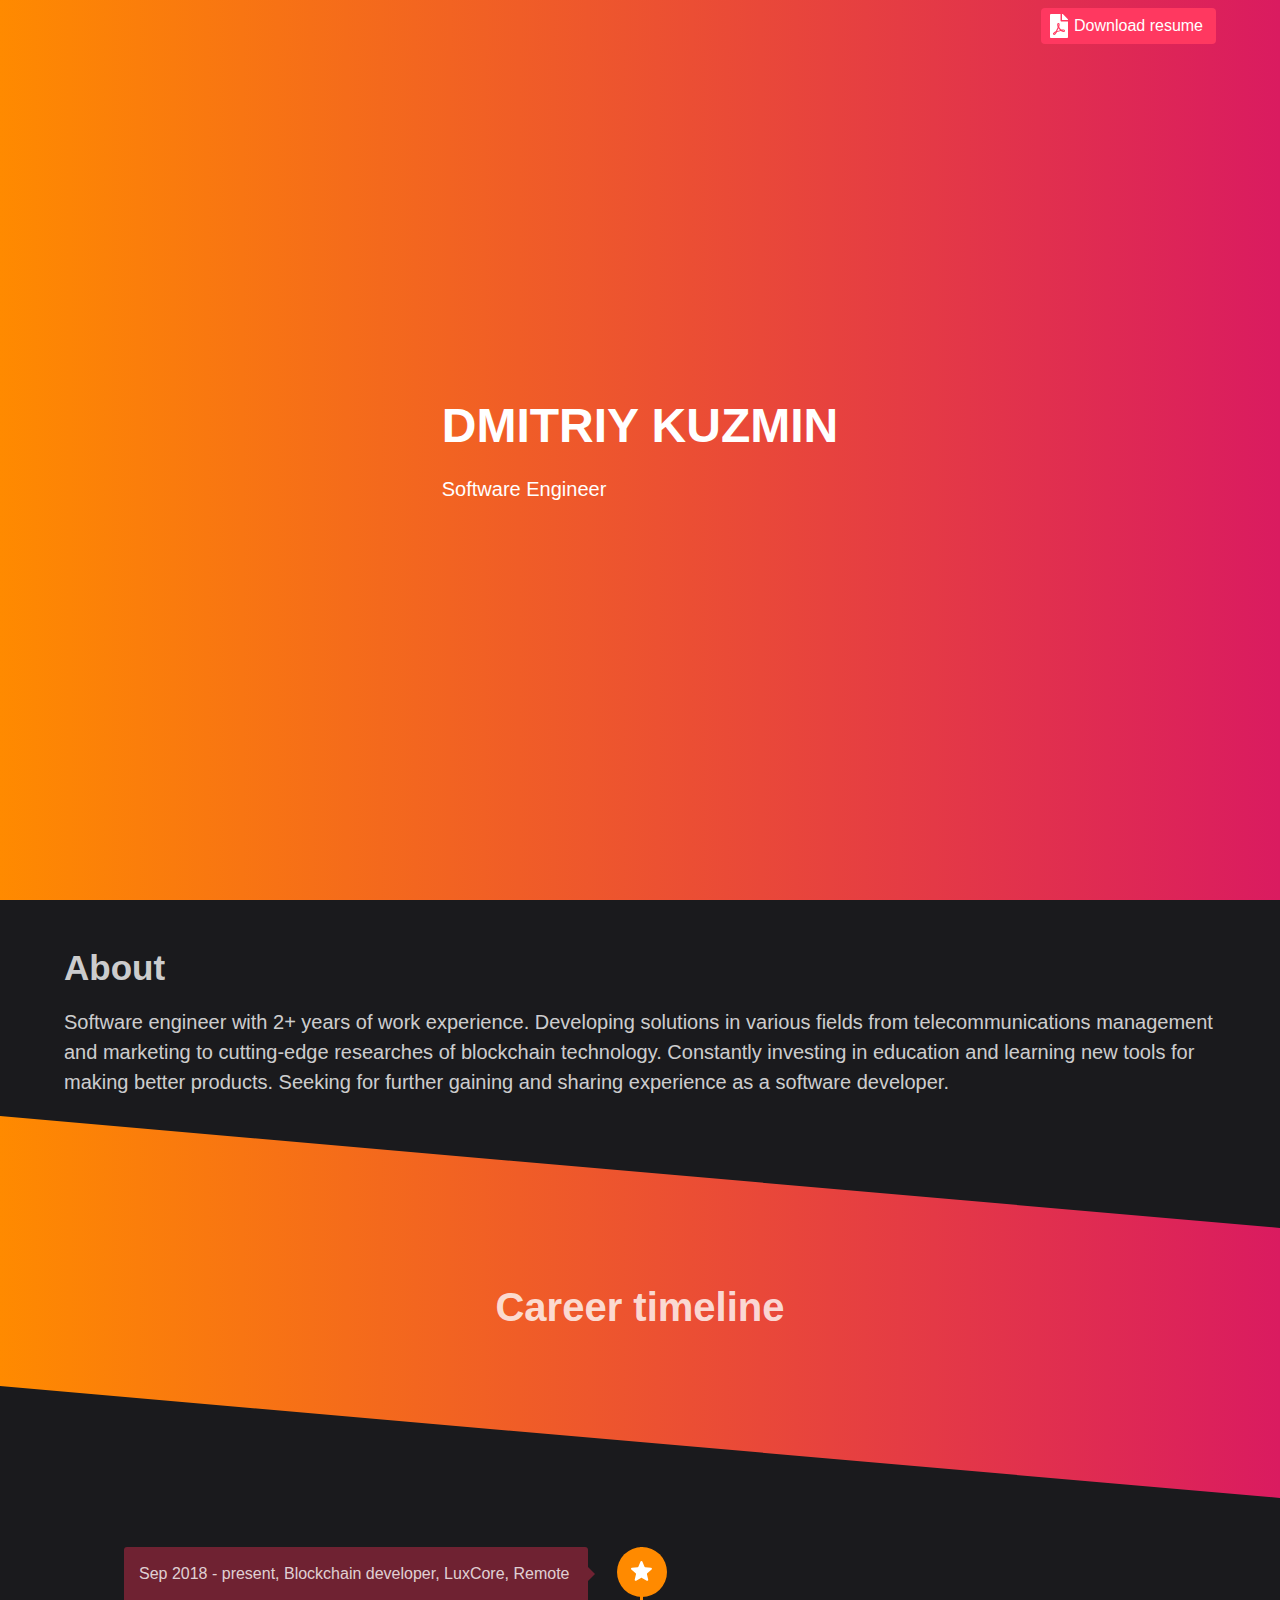
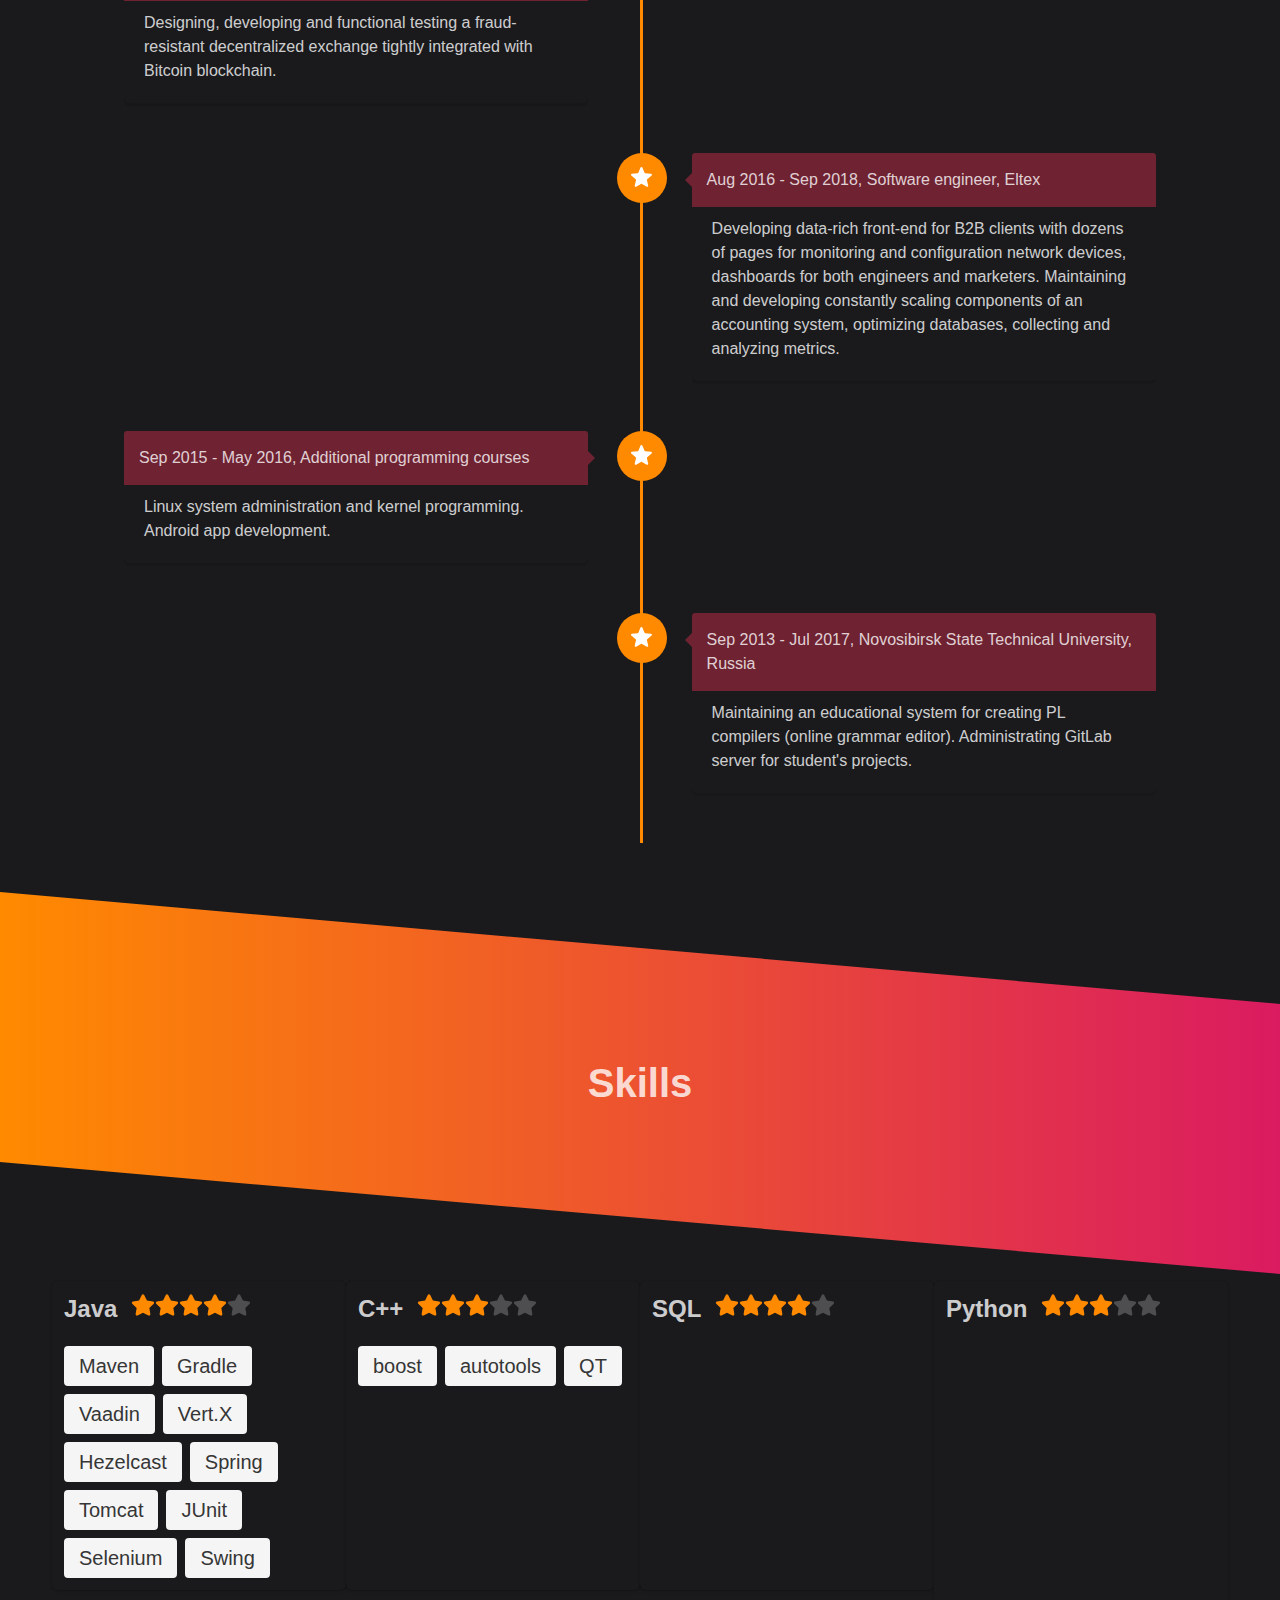
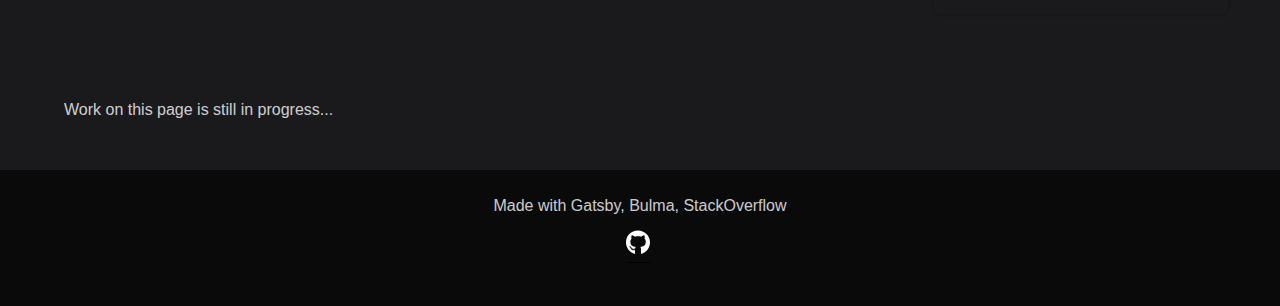
==== commit f664a34b: "Deploy xotonic/xotonic.github.com to github.com/xotonic/xotonic.github.com.git:master" ====
--- a/404/index.html
+++ b/404/index.html
@@ -1,6 +1,6 @@
-<!DOCTYPE html><html lang="en"><head><meta charSet="utf-8"/><meta http-equiv="x-ua-compatible" content="ie=edge"/><meta name="viewport" content="width=device-width, initial-scale=1, shrink-to-fit=no"/><style data-href="/styles.65739e3a4346a0cb9199.css">/*! bulma.io v0.7.5 | MIT License | github.com/jgthms/bulma */@-webkit-keyframes spinAround{0%{-webkit-transform:rotate(0deg);transform:rotate(0deg)}to{-webkit-transform:rotate(359deg);transform:rotate(359deg)}}@keyframes spinAround{0%{-webkit-transform:rotate(0deg);transform:rotate(0deg)}to{-webkit-transform:rotate(359deg);transform:rotate(359deg)}}.breadcrumb,.button,.delete,.file,.is-unselectable,.modal-close,.pagination-ellipsis,.pagination-link,.pagination-next,.pagination-previous,.tabs{-webkit-touch-callout:none;-webkit-user-select:none;-moz-user-select:none;-ms-user-select:none;user-select:none}.navbar-link:not(.is-arrowless):after,.select:not(.is-multiple):not(.is-loading):after{border:3px solid transparent;border-radius:2px;border-right:0;border-top:0;content:" ";display:block;height:.625em;margin-top:-.4375em;pointer-events:none;position:absolute;top:50%;-webkit-transform:rotate(-45deg);transform:rotate(-45deg);-webkit-transform-origin:center;transform-origin:center;width:.625em}.block:not(:last-child),.box:not(:last-child),.breadcrumb:not(:last-child),.content:not(:last-child),.highlight:not(:last-child),.level:not(:last-child),.list:not(:last-child),.message:not(:last-child),.notification:not(:last-child),.progress:not(:last-child),.subtitle:not(:last-child),.table-container:not(:last-child),.table:not(:last-child),.tabs:not(:last-child),.title:not(:last-child){margin-bottom:1.5rem}.delete,.modal-close{-moz-appearance:none;-webkit-appearance:none;background-color:rgba(10,10,10,.2);border:none;border-radius:290486px;cursor:pointer;pointer-events:auto;display:inline-block;flex-grow:0;flex-shrink:0;font-size:0;height:20px;max-height:20px;max-width:20px;min-height:20px;min-width:20px;outline:none;position:relative;vertical-align:top;width:20px}.delete:after,.delete:before,.modal-close:after,.modal-close:before{background-color:#fff;content:"";display:block;left:50%;position:absolute;top:50%;-webkit-transform:translateX(-50%) translateY(-50%) rotate(45deg);transform:translateX(-50%) translateY(-50%) rotate(45deg);-webkit-transform-origin:center center;transform-origin:center center}.delete:before,.modal-close:before{height:2px;width:50%}.delete:after,.modal-close:after{height:50%;width:2px}.delete:focus,.delete:hover,.modal-close:focus,.modal-close:hover{background-color:rgba(10,10,10,.3)}.delete:active,.modal-close:active{background-color:rgba(10,10,10,.4)}.is-small.delete,.is-small.modal-close{height:16px;max-height:16px;max-width:16px;min-height:16px;min-width:16px;width:16px}.is-medium.delete,.is-medium.modal-close{height:24px;max-height:24px;max-width:24px;min-height:24px;min-width:24px;width:24px}.is-large.delete,.is-large.modal-close{height:32px;max-height:32px;max-width:32px;min-height:32px;min-width:32px;width:32px}.button.is-loading:after,.control.is-loading:after,.loader,.select.is-loading:after{-webkit-animation:spinAround .5s linear infinite;animation:spinAround .5s linear infinite;border-radius:290486px;border-color:transparent transparent #dbdbdb #dbdbdb;border-style:solid;border-width:2px;content:"";display:block;height:1em;position:relative;width:1em}.hero-video,.image.is-1by1 .has-ratio,.image.is-1by1 img,.image.is-1by2 .has-ratio,.image.is-1by2 img,.image.is-1by3 .has-ratio,.image.is-1by3 img,.image.is-2by1 .has-ratio,.image.is-2by1 img,.image.is-2by3 .has-ratio,.image.is-2by3 img,.image.is-3by1 .has-ratio,.image.is-3by1 img,.image.is-3by2 .has-ratio,.image.is-3by2 img,.image.is-3by4 .has-ratio,.image.is-3by4 img,.image.is-3by5 .has-ratio,.image.is-3by5 img,.image.is-4by3 .has-ratio,.image.is-4by3 img,.image.is-4by5 .has-ratio,.image.is-4by5 img,.image.is-5by3 .has-ratio,.image.is-5by3 img,.image.is-5by4 .has-ratio,.image.is-5by4 img,.image.is-9by16 .has-ratio,.image.is-9by16 img,.image.is-16by9 .has-ratio,.image.is-16by9 img,.image.is-square .has-ratio,.image.is-square img,.is-overlay,.modal,.modal-background{bottom:0;left:0;position:absolute;right:0;top:0}.button,.file-cta,.file-name,.input,.pagination-ellipsis,.pagination-link,.pagination-next,.pagination-previous,.select select,.textarea{-moz-appearance:none;-webkit-appearance:none;align-items:center;border:1px solid transparent;border-radius:4px;box-shadow:none;display:inline-flex;font-size:1rem;height:2.25em;justify-content:flex-start;line-height:1.5;padding:calc(.375em - 1px) calc(.625em - 1px);position:relative;vertical-align:top}.button:active,.button:focus,.file-cta:active,.file-cta:focus,.file-name:active,.file-name:focus,.input:active,.input:focus,.is-active.button,.is-active.file-cta,.is-active.file-name,.is-active.input,.is-active.pagination-ellipsis,.is-active.pagination-link,.is-active.pagination-next,.is-active.pagination-previous,.is-active.textarea,.is-focused.button,.is-focused.file-cta,.is-focused.file-name,.is-focused.input,.is-focused.pagination-ellipsis,.is-focused.pagination-link,.is-focused.pagination-next,.is-focused.pagination-previous,.is-focused.textarea,.pagination-ellipsis:active,.pagination-ellipsis:focus,.pagination-link:active,.pagination-link:focus,.pagination-next:active,.pagination-next:focus,.pagination-previous:active,.pagination-previous:focus,.select select.is-active,.select select.is-focused,.select select:active,.select select:focus,.textarea:active,.textarea:focus{outline:none}.button[disabled],.file-cta[disabled],.file-name[disabled],.input[disabled],.pagination-ellipsis[disabled],.pagination-link[disabled],.pagination-next[disabled],.pagination-previous[disabled],.select fieldset[disabled] select,.select select[disabled],.textarea[disabled],fieldset[disabled] .button,fieldset[disabled] .file-cta,fieldset[disabled] .file-name,fieldset[disabled] .input,fieldset[disabled] .pagination-ellipsis,fieldset[disabled] .pagination-link,fieldset[disabled] .pagination-next,fieldset[disabled] .pagination-previous,fieldset[disabled] .select select,fieldset[disabled] .textarea{cursor:not-allowed}
+<!DOCTYPE html><html lang="en"><head><meta charSet="utf-8"/><meta http-equiv="x-ua-compatible" content="ie=edge"/><meta name="viewport" content="width=device-width, initial-scale=1, shrink-to-fit=no"/><style data-href="/styles.cb6e5bf950e2a9bb1be1.css">/*! bulma.io v0.7.5 | MIT License | github.com/jgthms/bulma */@-webkit-keyframes spinAround{0%{-webkit-transform:rotate(0deg);transform:rotate(0deg)}to{-webkit-transform:rotate(359deg);transform:rotate(359deg)}}@keyframes spinAround{0%{-webkit-transform:rotate(0deg);transform:rotate(0deg)}to{-webkit-transform:rotate(359deg);transform:rotate(359deg)}}.breadcrumb,.button,.delete,.file,.is-unselectable,.modal-close,.pagination-ellipsis,.pagination-link,.pagination-next,.pagination-previous,.tabs{-webkit-touch-callout:none;-webkit-user-select:none;-moz-user-select:none;-ms-user-select:none;user-select:none}.navbar-link:not(.is-arrowless):after,.select:not(.is-multiple):not(.is-loading):after{border:3px solid transparent;border-radius:2px;border-right:0;border-top:0;content:" ";display:block;height:.625em;margin-top:-.4375em;pointer-events:none;position:absolute;top:50%;-webkit-transform:rotate(-45deg);transform:rotate(-45deg);-webkit-transform-origin:center;transform-origin:center;width:.625em}.block:not(:last-child),.box:not(:last-child),.breadcrumb:not(:last-child),.content:not(:last-child),.highlight:not(:last-child),.level:not(:last-child),.list:not(:last-child),.message:not(:last-child),.notification:not(:last-child),.progress:not(:last-child),.subtitle:not(:last-child),.table-container:not(:last-child),.table:not(:last-child),.tabs:not(:last-child),.title:not(:last-child){margin-bottom:1.5rem}.delete,.modal-close{-moz-appearance:none;-webkit-appearance:none;background-color:rgba(10,10,10,.2);border:none;border-radius:290486px;cursor:pointer;pointer-events:auto;display:inline-block;flex-grow:0;flex-shrink:0;font-size:0;height:20px;max-height:20px;max-width:20px;min-height:20px;min-width:20px;outline:none;position:relative;vertical-align:top;width:20px}.delete:after,.delete:before,.modal-close:after,.modal-close:before{background-color:#fff;content:"";display:block;left:50%;position:absolute;top:50%;-webkit-transform:translateX(-50%) translateY(-50%) rotate(45deg);transform:translateX(-50%) translateY(-50%) rotate(45deg);-webkit-transform-origin:center center;transform-origin:center center}.delete:before,.modal-close:before{height:2px;width:50%}.delete:after,.modal-close:after{height:50%;width:2px}.delete:focus,.delete:hover,.modal-close:focus,.modal-close:hover{background-color:rgba(10,10,10,.3)}.delete:active,.modal-close:active{background-color:rgba(10,10,10,.4)}.is-small.delete,.is-small.modal-close{height:16px;max-height:16px;max-width:16px;min-height:16px;min-width:16px;width:16px}.is-medium.delete,.is-medium.modal-close{height:24px;max-height:24px;max-width:24px;min-height:24px;min-width:24px;width:24px}.is-large.delete,.is-large.modal-close{height:32px;max-height:32px;max-width:32px;min-height:32px;min-width:32px;width:32px}.button.is-loading:after,.control.is-loading:after,.loader,.select.is-loading:after{-webkit-animation:spinAround .5s linear infinite;animation:spinAround .5s linear infinite;border-radius:290486px;border-color:transparent transparent #dbdbdb #dbdbdb;border-style:solid;border-width:2px;content:"";display:block;height:1em;position:relative;width:1em}.hero-video,.image.is-1by1 .has-ratio,.image.is-1by1 img,.image.is-1by2 .has-ratio,.image.is-1by2 img,.image.is-1by3 .has-ratio,.image.is-1by3 img,.image.is-2by1 .has-ratio,.image.is-2by1 img,.image.is-2by3 .has-ratio,.image.is-2by3 img,.image.is-3by1 .has-ratio,.image.is-3by1 img,.image.is-3by2 .has-ratio,.image.is-3by2 img,.image.is-3by4 .has-ratio,.image.is-3by4 img,.image.is-3by5 .has-ratio,.image.is-3by5 img,.image.is-4by3 .has-ratio,.image.is-4by3 img,.image.is-4by5 .has-ratio,.image.is-4by5 img,.image.is-5by3 .has-ratio,.image.is-5by3 img,.image.is-5by4 .has-ratio,.image.is-5by4 img,.image.is-9by16 .has-ratio,.image.is-9by16 img,.image.is-16by9 .has-ratio,.image.is-16by9 img,.image.is-square .has-ratio,.image.is-square img,.is-overlay,.modal,.modal-background{bottom:0;left:0;position:absolute;right:0;top:0}.button,.file-cta,.file-name,.input,.pagination-ellipsis,.pagination-link,.pagination-next,.pagination-previous,.select select,.textarea{-moz-appearance:none;-webkit-appearance:none;align-items:center;border:1px solid transparent;border-radius:4px;box-shadow:none;display:inline-flex;font-size:1rem;height:2.25em;justify-content:flex-start;line-height:1.5;padding:calc(.375em - 1px) calc(.625em - 1px);position:relative;vertical-align:top}.button:active,.button:focus,.file-cta:active,.file-cta:focus,.file-name:active,.file-name:focus,.input:active,.input:focus,.is-active.button,.is-active.file-cta,.is-active.file-name,.is-active.input,.is-active.pagination-ellipsis,.is-active.pagination-link,.is-active.pagination-next,.is-active.pagination-previous,.is-active.textarea,.is-focused.button,.is-focused.file-cta,.is-focused.file-name,.is-focused.input,.is-focused.pagination-ellipsis,.is-focused.pagination-link,.is-focused.pagination-next,.is-focused.pagination-previous,.is-focused.textarea,.pagination-ellipsis:active,.pagination-ellipsis:focus,.pagination-link:active,.pagination-link:focus,.pagination-next:active,.pagination-next:focus,.pagination-previous:active,.pagination-previous:focus,.select select.is-active,.select select.is-focused,.select select:active,.select select:focus,.textarea:active,.textarea:focus{outline:none}.button[disabled],.file-cta[disabled],.file-name[disabled],.input[disabled],.pagination-ellipsis[disabled],.pagination-link[disabled],.pagination-next[disabled],.pagination-previous[disabled],.select fieldset[disabled] select,.select select[disabled],.textarea[disabled],fieldset[disabled] .button,fieldset[disabled] .file-cta,fieldset[disabled] .file-name,fieldset[disabled] .input,fieldset[disabled] .pagination-ellipsis,fieldset[disabled] .pagination-link,fieldset[disabled] .pagination-next,fieldset[disabled] .pagination-previous,fieldset[disabled] .select select,fieldset[disabled] .textarea{cursor:not-allowed}
 
-/*! minireset.css v0.0.4 | MIT License | github.com/jgthms/minireset.css */blockquote,body,dd,dl,dt,fieldset,figure,h1,h2,h3,h4,h5,h6,hr,html,iframe,legend,li,ol,p,pre,textarea,ul{margin:0;padding:0}h1,h2,h3,h4,h5,h6{font-size:100%;font-weight:400}ul{list-style:none}button,input,select,textarea{margin:0}html{box-sizing:border-box}*,:after,:before{box-sizing:inherit}embed,iframe,img,object,video{height:auto;max-width:100%}audio{max-width:100%}iframe{border:0}table{border-collapse:collapse;border-spacing:0}td,th{padding:0}td:not([align]),th:not([align]){text-align:left}html{background-color:#1a1a1d;font-size:16px;-moz-osx-font-smoothing:grayscale;-webkit-font-smoothing:antialiased;min-width:300px;overflow-x:hidden;overflow-y:scroll;text-rendering:optimizeLegibility;-webkit-text-size-adjust:100%;-ms-text-size-adjust:100%;text-size-adjust:100%}article,aside,figure,footer,header,hgroup,section{display:block}body,button,input,select,textarea{font-family:BlinkMacSystemFont,-apple-system,Segoe UI,Roboto,Oxygen,Ubuntu,Cantarell,Fira Sans,Droid Sans,Helvetica Neue,Helvetica,Arial,sans-serif}code,pre{-moz-osx-font-smoothing:auto;-webkit-font-smoothing:auto;font-family:monospace}body{color:hsla(0,0%,100%,.8);font-size:1em;font-weight:400;line-height:1.5}a{color:#3273dc;cursor:pointer;text-decoration:none}a strong{color:currentColor}a:hover{color:#363636}code{color:#ff3860;font-size:.875em;font-weight:400;padding:.25em .5em}code,hr{background-color:#1a1a1d}hr{border:none;display:block;height:2px;margin:1.5rem 0}img{height:auto;max-width:100%}input[type=checkbox],input[type=radio]{vertical-align:baseline}small{font-size:.875em}span{font-style:inherit;font-weight:inherit}strong{color:hsla(0,0%,100%,.8);font-weight:700}fieldset{border:none}pre{-webkit-overflow-scrolling:touch;background-color:#1a1a1d;color:hsla(0,0%,100%,.8);font-size:.875em;overflow-x:auto;padding:1.25rem 1.5rem;white-space:pre;word-wrap:normal}pre code{background-color:transparent;color:currentColor;font-size:1em;padding:0}table td,table th{vertical-align:top}table td:not([align]),table th:not([align]){text-align:left}table th{color:hsla(0,0%,100%,.8)}.is-clearfix:after{clear:both;content:" ";display:table}.is-pulled-left{float:left!important}.is-pulled-right{float:right!important}.is-clipped{overflow:hidden!important}.is-size-1{font-size:3rem!important}.is-size-2{font-size:2.5rem!important}.is-size-3{font-size:2rem!important}.is-size-4{font-size:1.5rem!important}.is-size-5{font-size:1.25rem!important}.is-size-6{font-size:1rem!important}.is-size-7{font-size:.75rem!important}@media screen and (max-width:768px){.is-size-1-mobile{font-size:3rem!important}.is-size-2-mobile{font-size:2.5rem!important}.is-size-3-mobile{font-size:2rem!important}.is-size-4-mobile{font-size:1.5rem!important}.is-size-5-mobile{font-size:1.25rem!important}.is-size-6-mobile{font-size:1rem!important}.is-size-7-mobile{font-size:.75rem!important}}@media print,screen and (min-width:769px){.is-size-1-tablet{font-size:3rem!important}.is-size-2-tablet{font-size:2.5rem!important}.is-size-3-tablet{font-size:2rem!important}.is-size-4-tablet{font-size:1.5rem!important}.is-size-5-tablet{font-size:1.25rem!important}.is-size-6-tablet{font-size:1rem!important}.is-size-7-tablet{font-size:.75rem!important}}@media screen and (max-width:1023px){.is-size-1-touch{font-size:3rem!important}.is-size-2-touch{font-size:2.5rem!important}.is-size-3-touch{font-size:2rem!important}.is-size-4-touch{font-size:1.5rem!important}.is-size-5-touch{font-size:1.25rem!important}.is-size-6-touch{font-size:1rem!important}.is-size-7-touch{font-size:.75rem!important}}@media screen and (min-width:1024px){.is-size-1-desktop{font-size:3rem!important}.is-size-2-desktop{font-size:2.5rem!important}.is-size-3-desktop{font-size:2rem!important}.is-size-4-desktop{font-size:1.5rem!important}.is-size-5-desktop{font-size:1.25rem!important}.is-size-6-desktop{font-size:1rem!important}.is-size-7-desktop{font-size:.75rem!important}}@media screen and (min-width:1216px){.is-size-1-widescreen{font-size:3rem!important}.is-size-2-widescreen{font-size:2.5rem!important}.is-size-3-widescreen{font-size:2rem!important}.is-size-4-widescreen{font-size:1.5rem!important}.is-size-5-widescreen{font-size:1.25rem!important}.is-size-6-widescreen{font-size:1rem!important}.is-size-7-widescreen{font-size:.75rem!important}}@media screen and (min-width:1408px){.is-size-1-fullhd{font-size:3rem!important}.is-size-2-fullhd{font-size:2.5rem!important}.is-size-3-fullhd{font-size:2rem!important}.is-size-4-fullhd{font-size:1.5rem!important}.is-size-5-fullhd{font-size:1.25rem!important}.is-size-6-fullhd{font-size:1rem!important}.is-size-7-fullhd{font-size:.75rem!important}}.has-text-centered{text-align:center!important}.has-text-justified{text-align:justify!important}.has-text-left{text-align:left!important}.has-text-right{text-align:right!important}@media screen and (max-width:768px){.has-text-centered-mobile{text-align:center!important}}@media print,screen and (min-width:769px){.has-text-centered-tablet{text-align:center!important}}@media screen and (min-width:769px) and (max-width:1023px){.has-text-centered-tablet-only{text-align:center!important}}@media screen and (max-width:1023px){.has-text-centered-touch{text-align:center!important}}@media screen and (min-width:1024px){.has-text-centered-desktop{text-align:center!important}}@media screen and (min-width:1024px) and (max-width:1215px){.has-text-centered-desktop-only{text-align:center!important}}@media screen and (min-width:1216px){.has-text-centered-widescreen{text-align:center!important}}@media screen and (min-width:1216px) and (max-width:1407px){.has-text-centered-widescreen-only{text-align:center!important}}@media screen and (min-width:1408px){.has-text-centered-fullhd{text-align:center!important}}@media screen and (max-width:768px){.has-text-justified-mobile{text-align:justify!important}}@media print,screen and (min-width:769px){.has-text-justified-tablet{text-align:justify!important}}@media screen and (min-width:769px) and (max-width:1023px){.has-text-justified-tablet-only{text-align:justify!important}}@media screen and (max-width:1023px){.has-text-justified-touch{text-align:justify!important}}@media screen and (min-width:1024px){.has-text-justified-desktop{text-align:justify!important}}@media screen and (min-width:1024px) and (max-width:1215px){.has-text-justified-desktop-only{text-align:justify!important}}@media screen and (min-width:1216px){.has-text-justified-widescreen{text-align:justify!important}}@media screen and (min-width:1216px) and (max-width:1407px){.has-text-justified-widescreen-only{text-align:justify!important}}@media screen and (min-width:1408px){.has-text-justified-fullhd{text-align:justify!important}}@media screen and (max-width:768px){.has-text-left-mobile{text-align:left!important}}@media print,screen and (min-width:769px){.has-text-left-tablet{text-align:left!important}}@media screen and (min-width:769px) and (max-width:1023px){.has-text-left-tablet-only{text-align:left!important}}@media screen and (max-width:1023px){.has-text-left-touch{text-align:left!important}}@media screen and (min-width:1024px){.has-text-left-desktop{text-align:left!important}}@media screen and (min-width:1024px) and (max-width:1215px){.has-text-left-desktop-only{text-align:left!important}}@media screen and (min-width:1216px){.has-text-left-widescreen{text-align:left!important}}@media screen and (min-width:1216px) and (max-width:1407px){.has-text-left-widescreen-only{text-align:left!important}}@media screen and (min-width:1408px){.has-text-left-fullhd{text-align:left!important}}@media screen and (max-width:768px){.has-text-right-mobile{text-align:right!important}}@media print,screen and (min-width:769px){.has-text-right-tablet{text-align:right!important}}@media screen and (min-width:769px) and (max-width:1023px){.has-text-right-tablet-only{text-align:right!important}}@media screen and (max-width:1023px){.has-text-right-touch{text-align:right!important}}@media screen and (min-width:1024px){.has-text-right-desktop{text-align:right!important}}@media screen and (min-width:1024px) and (max-width:1215px){.has-text-right-desktop-only{text-align:right!important}}@media screen and (min-width:1216px){.has-text-right-widescreen{text-align:right!important}}@media screen and (min-width:1216px) and (max-width:1407px){.has-text-right-widescreen-only{text-align:right!important}}@media screen and (min-width:1408px){.has-text-right-fullhd{text-align:right!important}}.is-capitalized{text-transform:capitalize!important}.is-lowercase{text-transform:lowercase!important}.is-uppercase{text-transform:uppercase!important}.is-italic{font-style:italic!important}.has-text-white{color:#fff!important}a.has-text-white:focus,a.has-text-white:hover{color:#e6e6e6!important}.has-background-white{background-color:#fff!important}.has-text-black{color:#0a0a0a!important}a.has-text-black:focus,a.has-text-black:hover{color:#000!important}.has-background-black{background-color:#0a0a0a!important}.has-text-light{color:#f5f5f5!important}a.has-text-light:focus,a.has-text-light:hover{color:#dbdbdb!important}.has-background-light{background-color:#f5f5f5!important}.has-text-dark{color:#363636!important}a.has-text-dark:focus,a.has-text-dark:hover{color:#1c1c1c!important}.has-background-dark{background-color:#363636!important}.has-text-primary{color:#00d1b2!important}a.has-text-primary:focus,a.has-text-primary:hover{color:#009e86!important}.has-background-primary{background-color:#00d1b2!important}.has-text-link{color:#3273dc!important}a.has-text-link:focus,a.has-text-link:hover{color:#205bbc!important}.has-background-link{background-color:#3273dc!important}.has-text-info{color:#209cee!important}a.has-text-info:focus,a.has-text-info:hover{color:#0f81cc!important}.has-background-info{background-color:#209cee!important}.has-text-success{color:#23d160!important}a.has-text-success:focus,a.has-text-success:hover{color:#1ca64c!important}.has-background-success{background-color:#23d160!important}.has-text-warning{color:#ffdd57!important}a.has-text-warning:focus,a.has-text-warning:hover{color:#ffd324!important}.has-background-warning{background-color:#ffdd57!important}.has-text-danger{color:#ff3860!important}a.has-text-danger:focus,a.has-text-danger:hover{color:#ff0537!important}.has-background-danger{background-color:#ff3860!important}.has-text-black-bis{color:#121212!important}.has-background-black-bis{background-color:#121212!important}.has-text-black-ter{color:#242424!important}.has-background-black-ter{background-color:#242424!important}.has-text-grey-darker{color:#363636!important}.has-background-grey-darker{background-color:#363636!important}.has-text-grey-dark{color:#4a4a4a!important}.has-background-grey-dark{background-color:#4a4a4a!important}.has-text-grey{color:#7a7a7a!important}.has-background-grey{background-color:#7a7a7a!important}.has-text-grey-light{color:#b5b5b5!important}.has-background-grey-light{background-color:#b5b5b5!important}.has-text-grey-lighter{color:#dbdbdb!important}.has-background-grey-lighter{background-color:#dbdbdb!important}.has-text-white-ter{color:#f5f5f5!important}.has-background-white-ter{background-color:#f5f5f5!important}.has-text-white-bis{color:#fafafa!important}.has-background-white-bis{background-color:#fafafa!important}.has-text-weight-light{font-weight:300!important}.has-text-weight-normal{font-weight:400!important}.has-text-weight-medium{font-weight:500!important}.has-text-weight-semibold{font-weight:600!important}.has-text-weight-bold{font-weight:700!important}.is-family-primary,.is-family-sans-serif,.is-family-secondary{font-family:BlinkMacSystemFont,-apple-system,Segoe UI,Roboto,Oxygen,Ubuntu,Cantarell,Fira Sans,Droid Sans,Helvetica Neue,Helvetica,Arial,sans-serif!important}.is-family-code,.is-family-monospace{font-family:monospace!important}.is-block{display:block!important}@media screen and (max-width:768px){.is-block-mobile{display:block!important}}@media print,screen and (min-width:769px){.is-block-tablet{display:block!important}}@media screen and (min-width:769px) and (max-width:1023px){.is-block-tablet-only{display:block!important}}@media screen and (max-width:1023px){.is-block-touch{display:block!important}}@media screen and (min-width:1024px){.is-block-desktop{display:block!important}}@media screen and (min-width:1024px) and (max-width:1215px){.is-block-desktop-only{display:block!important}}@media screen and (min-width:1216px){.is-block-widescreen{display:block!important}}@media screen and (min-width:1216px) and (max-width:1407px){.is-block-widescreen-only{display:block!important}}@media screen and (min-width:1408px){.is-block-fullhd{display:block!important}}.is-flex{display:flex!important}@media screen and (max-width:768px){.is-flex-mobile{display:flex!important}}@media print,screen and (min-width:769px){.is-flex-tablet{display:flex!important}}@media screen and (min-width:769px) and (max-width:1023px){.is-flex-tablet-only{display:flex!important}}@media screen and (max-width:1023px){.is-flex-touch{display:flex!important}}@media screen and (min-width:1024px){.is-flex-desktop{display:flex!important}}@media screen and (min-width:1024px) and (max-width:1215px){.is-flex-desktop-only{display:flex!important}}@media screen and (min-width:1216px){.is-flex-widescreen{display:flex!important}}@media screen and (min-width:1216px) and (max-width:1407px){.is-flex-widescreen-only{display:flex!important}}@media screen and (min-width:1408px){.is-flex-fullhd{display:flex!important}}.is-inline{display:inline!important}@media screen and (max-width:768px){.is-inline-mobile{display:inline!important}}@media print,screen and (min-width:769px){.is-inline-tablet{display:inline!important}}@media screen and (min-width:769px) and (max-width:1023px){.is-inline-tablet-only{display:inline!important}}@media screen and (max-width:1023px){.is-inline-touch{display:inline!important}}@media screen and (min-width:1024px){.is-inline-desktop{display:inline!important}}@media screen and (min-width:1024px) and (max-width:1215px){.is-inline-desktop-only{display:inline!important}}@media screen and (min-width:1216px){.is-inline-widescreen{display:inline!important}}@media screen and (min-width:1216px) and (max-width:1407px){.is-inline-widescreen-only{display:inline!important}}@media screen and (min-width:1408px){.is-inline-fullhd{display:inline!important}}.is-inline-block{display:inline-block!important}@media screen and (max-width:768px){.is-inline-block-mobile{display:inline-block!important}}@media print,screen and (min-width:769px){.is-inline-block-tablet{display:inline-block!important}}@media screen and (min-width:769px) and (max-width:1023px){.is-inline-block-tablet-only{display:inline-block!important}}@media screen and (max-width:1023px){.is-inline-block-touch{display:inline-block!important}}@media screen and (min-width:1024px){.is-inline-block-desktop{display:inline-block!important}}@media screen and (min-width:1024px) and (max-width:1215px){.is-inline-block-desktop-only{display:inline-block!important}}@media screen and (min-width:1216px){.is-inline-block-widescreen{display:inline-block!important}}@media screen and (min-width:1216px) and (max-width:1407px){.is-inline-block-widescreen-only{display:inline-block!important}}@media screen and (min-width:1408px){.is-inline-block-fullhd{display:inline-block!important}}.is-inline-flex{display:inline-flex!important}@media screen and (max-width:768px){.is-inline-flex-mobile{display:inline-flex!important}}@media print,screen and (min-width:769px){.is-inline-flex-tablet{display:inline-flex!important}}@media screen and (min-width:769px) and (max-width:1023px){.is-inline-flex-tablet-only{display:inline-flex!important}}@media screen and (max-width:1023px){.is-inline-flex-touch{display:inline-flex!important}}@media screen and (min-width:1024px){.is-inline-flex-desktop{display:inline-flex!important}}@media screen and (min-width:1024px) and (max-width:1215px){.is-inline-flex-desktop-only{display:inline-flex!important}}@media screen and (min-width:1216px){.is-inline-flex-widescreen{display:inline-flex!important}}@media screen and (min-width:1216px) and (max-width:1407px){.is-inline-flex-widescreen-only{display:inline-flex!important}}@media screen and (min-width:1408px){.is-inline-flex-fullhd{display:inline-flex!important}}.is-hidden{display:none!important}.is-sr-only{border:none!important;clip:rect(0,0,0,0)!important;height:.01em!important;overflow:hidden!important;padding:0!important;position:absolute!important;white-space:nowrap!important;width:.01em!important}@media screen and (max-width:768px){.is-hidden-mobile{display:none!important}}@media print,screen and (min-width:769px){.is-hidden-tablet{display:none!important}}@media screen and (min-width:769px) and (max-width:1023px){.is-hidden-tablet-only{display:none!important}}@media screen and (max-width:1023px){.is-hidden-touch{display:none!important}}@media screen and (min-width:1024px){.is-hidden-desktop{display:none!important}}@media screen and (min-width:1024px) and (max-width:1215px){.is-hidden-desktop-only{display:none!important}}@media screen and (min-width:1216px){.is-hidden-widescreen{display:none!important}}@media screen and (min-width:1216px) and (max-width:1407px){.is-hidden-widescreen-only{display:none!important}}@media screen and (min-width:1408px){.is-hidden-fullhd{display:none!important}}.is-invisible{visibility:hidden!important}@media screen and (max-width:768px){.is-invisible-mobile{visibility:hidden!important}}@media print,screen and (min-width:769px){.is-invisible-tablet{visibility:hidden!important}}@media screen and (min-width:769px) and (max-width:1023px){.is-invisible-tablet-only{visibility:hidden!important}}@media screen and (max-width:1023px){.is-invisible-touch{visibility:hidden!important}}@media screen and (min-width:1024px){.is-invisible-desktop{visibility:hidden!important}}@media screen and (min-width:1024px) and (max-width:1215px){.is-invisible-desktop-only{visibility:hidden!important}}@media screen and (min-width:1216px){.is-invisible-widescreen{visibility:hidden!important}}@media screen and (min-width:1216px) and (max-width:1407px){.is-invisible-widescreen-only{visibility:hidden!important}}@media screen and (min-width:1408px){.is-invisible-fullhd{visibility:hidden!important}}.is-marginless{margin:0!important}.is-paddingless{padding:0!important}.is-radiusless{border-radius:0!important}.is-shadowless{box-shadow:none!important}.is-relative{position:relative!important}.box{background-color:#1a1a1d;border-radius:6px;box-shadow:0 2px 3px rgba(10,10,10,.1),0 0 0 1px rgba(10,10,10,.1);color:hsla(0,0%,100%,.8);display:block;padding:1.25rem}a.box:focus,a.box:hover{box-shadow:0 2px 3px rgba(10,10,10,.1),0 0 0 1px #3273dc}a.box:active{box-shadow:inset 0 1px 2px rgba(10,10,10,.2),0 0 0 1px #3273dc}.button{background-color:#fff;border-color:#dbdbdb;border-width:1px;color:#363636;cursor:pointer;justify-content:center;padding:calc(.375em - 1px) .75em;text-align:center;white-space:nowrap}.button strong{color:inherit}.button .icon,.button .icon.is-large,.button .icon.is-medium,.button .icon.is-small{height:1.5em;width:1.5em}.button .icon:first-child:not(:last-child){margin-left:calc(-.375em - 1px);margin-right:.1875em}.button .icon:last-child:not(:first-child){margin-left:.1875em;margin-right:calc(-.375em - 1px)}.button .icon:first-child:last-child{margin-left:calc(-.375em - 1px);margin-right:calc(-.375em - 1px)}.button.is-hovered,.button:hover{border-color:#b5b5b5;color:#363636}.button.is-focused,.button:focus{border-color:#3273dc;color:#363636}.button.is-focused:not(:active),.button:focus:not(:active){box-shadow:0 0 0 .125em rgba(50,115,220,.25)}.button.is-active,.button:active{border-color:#4a4a4a;color:#363636}.button.is-text{background-color:transparent;border-color:transparent;color:hsla(0,0%,100%,.8);text-decoration:underline}.button.is-text.is-focused,.button.is-text.is-hovered,.button.is-text:focus,.button.is-text:hover{background-color:#1a1a1d;color:hsla(0,0%,100%,.8)}.button.is-text.is-active,.button.is-text:active{background-color:#0e0e10;color:hsla(0,0%,100%,.8)}.button.is-text[disabled],fieldset[disabled] .button.is-text{background-color:transparent;border-color:transparent;box-shadow:none}.button.is-white{background-color:#fff;border-color:transparent;color:#0a0a0a}.button.is-white.is-hovered,.button.is-white:hover{background-color:#f9f9f9;border-color:transparent;color:#0a0a0a}.button.is-white.is-focused,.button.is-white:focus{border-color:transparent;color:#0a0a0a}.button.is-white.is-focused:not(:active),.button.is-white:focus:not(:active){box-shadow:0 0 0 .125em hsla(0,0%,100%,.25)}.button.is-white.is-active,.button.is-white:active{background-color:#f2f2f2;border-color:transparent;color:#0a0a0a}.button.is-white[disabled],fieldset[disabled] .button.is-white{background-color:#fff;border-color:transparent;box-shadow:none}.button.is-white.is-inverted{background-color:#0a0a0a;color:#fff}.button.is-white.is-inverted.is-hovered,.button.is-white.is-inverted:hover{background-color:#000}.button.is-white.is-inverted[disabled],fieldset[disabled] .button.is-white.is-inverted{background-color:#0a0a0a;border-color:transparent;box-shadow:none;color:#fff}.button.is-white.is-loading:after{border-color:transparent transparent #0a0a0a #0a0a0a!important}.button.is-white.is-outlined{background-color:transparent;border-color:#fff;color:#fff}.button.is-white.is-outlined.is-focused,.button.is-white.is-outlined.is-hovered,.button.is-white.is-outlined:focus,.button.is-white.is-outlined:hover{background-color:#fff;border-color:#fff;color:#0a0a0a}.button.is-white.is-outlined.is-loading:after{border-color:transparent transparent #fff #fff!important}.button.is-white.is-outlined.is-loading.is-focused:after,.button.is-white.is-outlined.is-loading.is-hovered:after,.button.is-white.is-outlined.is-loading:focus:after,.button.is-white.is-outlined.is-loading:hover:after{border-color:transparent transparent #0a0a0a #0a0a0a!important}.button.is-white.is-outlined[disabled],fieldset[disabled] .button.is-white.is-outlined{background-color:transparent;border-color:#fff;box-shadow:none;color:#fff}.button.is-white.is-inverted.is-outlined{background-color:transparent;border-color:#0a0a0a;color:#0a0a0a}.button.is-white.is-inverted.is-outlined.is-focused,.button.is-white.is-inverted.is-outlined.is-hovered,.button.is-white.is-inverted.is-outlined:focus,.button.is-white.is-inverted.is-outlined:hover{background-color:#0a0a0a;color:#fff}.button.is-white.is-inverted.is-outlined.is-loading.is-focused:after,.button.is-white.is-inverted.is-outlined.is-loading.is-hovered:after,.button.is-white.is-inverted.is-outlined.is-loading:focus:after,.button.is-white.is-inverted.is-outlined.is-loading:hover:after{border-color:transparent transparent #fff #fff!important}.button.is-white.is-inverted.is-outlined[disabled],fieldset[disabled] .button.is-white.is-inverted.is-outlined{background-color:transparent;border-color:#0a0a0a;box-shadow:none;color:#0a0a0a}.button.is-black{background-color:#0a0a0a;border-color:transparent;color:#fff}.button.is-black.is-hovered,.button.is-black:hover{background-color:#040404;border-color:transparent;color:#fff}.button.is-black.is-focused,.button.is-black:focus{border-color:transparent;color:#fff}.button.is-black.is-focused:not(:active),.button.is-black:focus:not(:active){box-shadow:0 0 0 .125em rgba(10,10,10,.25)}.button.is-black.is-active,.button.is-black:active{background-color:#000;border-color:transparent;color:#fff}.button.is-black[disabled],fieldset[disabled] .button.is-black{background-color:#0a0a0a;border-color:transparent;box-shadow:none}.button.is-black.is-inverted{background-color:#fff;color:#0a0a0a}.button.is-black.is-inverted.is-hovered,.button.is-black.is-inverted:hover{background-color:#f2f2f2}.button.is-black.is-inverted[disabled],fieldset[disabled] .button.is-black.is-inverted{background-color:#fff;border-color:transparent;box-shadow:none;color:#0a0a0a}.button.is-black.is-loading:after{border-color:transparent transparent #fff #fff!important}.button.is-black.is-outlined{background-color:transparent;border-color:#0a0a0a;color:#0a0a0a}.button.is-black.is-outlined.is-focused,.button.is-black.is-outlined.is-hovered,.button.is-black.is-outlined:focus,.button.is-black.is-outlined:hover{background-color:#0a0a0a;border-color:#0a0a0a;color:#fff}.button.is-black.is-outlined.is-loading:after{border-color:transparent transparent #0a0a0a #0a0a0a!important}.button.is-black.is-outlined.is-loading.is-focused:after,.button.is-black.is-outlined.is-loading.is-hovered:after,.button.is-black.is-outlined.is-loading:focus:after,.button.is-black.is-outlined.is-loading:hover:after{border-color:transparent transparent #fff #fff!important}.button.is-black.is-outlined[disabled],fieldset[disabled] .button.is-black.is-outlined{background-color:transparent;border-color:#0a0a0a;box-shadow:none;color:#0a0a0a}.button.is-black.is-inverted.is-outlined{background-color:transparent;border-color:#fff;color:#fff}.button.is-black.is-inverted.is-outlined.is-focused,.button.is-black.is-inverted.is-outlined.is-hovered,.button.is-black.is-inverted.is-outlined:focus,.button.is-black.is-inverted.is-outlined:hover{background-color:#fff;color:#0a0a0a}.button.is-black.is-inverted.is-outlined.is-loading.is-focused:after,.button.is-black.is-inverted.is-outlined.is-loading.is-hovered:after,.button.is-black.is-inverted.is-outlined.is-loading:focus:after,.button.is-black.is-inverted.is-outlined.is-loading:hover:after{border-color:transparent transparent #0a0a0a #0a0a0a!important}.button.is-black.is-inverted.is-outlined[disabled],fieldset[disabled] .button.is-black.is-inverted.is-outlined{background-color:transparent;border-color:#fff;box-shadow:none;color:#fff}.button.is-light{background-color:#f5f5f5;border-color:transparent;color:#363636}.button.is-light.is-hovered,.button.is-light:hover{background-color:#eee;border-color:transparent;color:#363636}.button.is-light.is-focused,.button.is-light:focus{border-color:transparent;color:#363636}.button.is-light.is-focused:not(:active),.button.is-light:focus:not(:active){box-shadow:0 0 0 .125em hsla(0,0%,96.1%,.25)}.button.is-light.is-active,.button.is-light:active{background-color:#e8e8e8;border-color:transparent;color:#363636}.button.is-light[disabled],fieldset[disabled] .button.is-light{background-color:#f5f5f5;border-color:transparent;box-shadow:none}.button.is-light.is-inverted{background-color:#363636;color:#f5f5f5}.button.is-light.is-inverted.is-hovered,.button.is-light.is-inverted:hover{background-color:#292929}.button.is-light.is-inverted[disabled],fieldset[disabled] .button.is-light.is-inverted{background-color:#363636;border-color:transparent;box-shadow:none;color:#f5f5f5}.button.is-light.is-loading:after{border-color:transparent transparent #363636 #363636!important}.button.is-light.is-outlined{background-color:transparent;border-color:#f5f5f5;color:#f5f5f5}.button.is-light.is-outlined.is-focused,.button.is-light.is-outlined.is-hovered,.button.is-light.is-outlined:focus,.button.is-light.is-outlined:hover{background-color:#f5f5f5;border-color:#f5f5f5;color:#363636}.button.is-light.is-outlined.is-loading:after{border-color:transparent transparent #f5f5f5 #f5f5f5!important}.button.is-light.is-outlined.is-loading.is-focused:after,.button.is-light.is-outlined.is-loading.is-hovered:after,.button.is-light.is-outlined.is-loading:focus:after,.button.is-light.is-outlined.is-loading:hover:after{border-color:transparent transparent #363636 #363636!important}.button.is-light.is-outlined[disabled],fieldset[disabled] .button.is-light.is-outlined{background-color:transparent;border-color:#f5f5f5;box-shadow:none;color:#f5f5f5}.button.is-light.is-inverted.is-outlined{background-color:transparent;border-color:#363636;color:#363636}.button.is-light.is-inverted.is-outlined.is-focused,.button.is-light.is-inverted.is-outlined.is-hovered,.button.is-light.is-inverted.is-outlined:focus,.button.is-light.is-inverted.is-outlined:hover{background-color:#363636;color:#f5f5f5}.button.is-light.is-inverted.is-outlined.is-loading.is-focused:after,.button.is-light.is-inverted.is-outlined.is-loading.is-hovered:after,.button.is-light.is-inverted.is-outlined.is-loading:focus:after,.button.is-light.is-inverted.is-outlined.is-loading:hover:after{border-color:transparent transparent #f5f5f5 #f5f5f5!important}.button.is-light.is-inverted.is-outlined[disabled],fieldset[disabled] .button.is-light.is-inverted.is-outlined{background-color:transparent;border-color:#363636;box-shadow:none;color:#363636}.button.is-dark{background-color:#363636;border-color:transparent;color:#f5f5f5}.button.is-dark.is-hovered,.button.is-dark:hover{background-color:#2f2f2f;border-color:transparent;color:#f5f5f5}.button.is-dark.is-focused,.button.is-dark:focus{border-color:transparent;color:#f5f5f5}.button.is-dark.is-focused:not(:active),.button.is-dark:focus:not(:active){box-shadow:0 0 0 .125em rgba(54,54,54,.25)}.button.is-dark.is-active,.button.is-dark:active{background-color:#292929;border-color:transparent;color:#f5f5f5}.button.is-dark[disabled],fieldset[disabled] .button.is-dark{background-color:#363636;border-color:transparent;box-shadow:none}.button.is-dark.is-inverted{background-color:#f5f5f5;color:#363636}.button.is-dark.is-inverted.is-hovered,.button.is-dark.is-inverted:hover{background-color:#e8e8e8}.button.is-dark.is-inverted[disabled],fieldset[disabled] .button.is-dark.is-inverted{background-color:#f5f5f5;border-color:transparent;box-shadow:none;color:#363636}.button.is-dark.is-loading:after{border-color:transparent transparent #f5f5f5 #f5f5f5!important}.button.is-dark.is-outlined{background-color:transparent;border-color:#363636;color:#363636}.button.is-dark.is-outlined.is-focused,.button.is-dark.is-outlined.is-hovered,.button.is-dark.is-outlined:focus,.button.is-dark.is-outlined:hover{background-color:#363636;border-color:#363636;color:#f5f5f5}.button.is-dark.is-outlined.is-loading:after{border-color:transparent transparent #363636 #363636!important}.button.is-dark.is-outlined.is-loading.is-focused:after,.button.is-dark.is-outlined.is-loading.is-hovered:after,.button.is-dark.is-outlined.is-loading:focus:after,.button.is-dark.is-outlined.is-loading:hover:after{border-color:transparent transparent #f5f5f5 #f5f5f5!important}.button.is-dark.is-outlined[disabled],fieldset[disabled] .button.is-dark.is-outlined{background-color:transparent;border-color:#363636;box-shadow:none;color:#363636}.button.is-dark.is-inverted.is-outlined{background-color:transparent;border-color:#f5f5f5;color:#f5f5f5}.button.is-dark.is-inverted.is-outlined.is-focused,.button.is-dark.is-inverted.is-outlined.is-hovered,.button.is-dark.is-inverted.is-outlined:focus,.button.is-dark.is-inverted.is-outlined:hover{background-color:#f5f5f5;color:#363636}.button.is-dark.is-inverted.is-outlined.is-loading.is-focused:after,.button.is-dark.is-inverted.is-outlined.is-loading.is-hovered:after,.button.is-dark.is-inverted.is-outlined.is-loading:focus:after,.button.is-dark.is-inverted.is-outlined.is-loading:hover:after{border-color:transparent transparent #363636 #363636!important}.button.is-dark.is-inverted.is-outlined[disabled],fieldset[disabled] .button.is-dark.is-inverted.is-outlined{background-color:transparent;border-color:#f5f5f5;box-shadow:none;color:#f5f5f5}.button.is-primary{background-color:#00d1b2;border-color:transparent;color:#fff}.button.is-primary.is-hovered,.button.is-primary:hover{background-color:#00c4a7;border-color:transparent;color:#fff}.button.is-primary.is-focused,.button.is-primary:focus{border-color:transparent;color:#fff}.button.is-primary.is-focused:not(:active),.button.is-primary:focus:not(:active){box-shadow:0 0 0 .125em rgba(0,209,178,.25)}.button.is-primary.is-active,.button.is-primary:active{background-color:#00b89c;border-color:transparent;color:#fff}.button.is-primary[disabled],fieldset[disabled] .button.is-primary{background-color:#00d1b2;border-color:transparent;box-shadow:none}.button.is-primary.is-inverted{background-color:#fff;color:#00d1b2}.button.is-primary.is-inverted.is-hovered,.button.is-primary.is-inverted:hover{background-color:#f2f2f2}.button.is-primary.is-inverted[disabled],fieldset[disabled] .button.is-primary.is-inverted{background-color:#fff;border-color:transparent;box-shadow:none;color:#00d1b2}.button.is-primary.is-loading:after{border-color:transparent transparent #fff #fff!important}.button.is-primary.is-outlined{background-color:transparent;border-color:#00d1b2;color:#00d1b2}.button.is-primary.is-outlined.is-focused,.button.is-primary.is-outlined.is-hovered,.button.is-primary.is-outlined:focus,.button.is-primary.is-outlined:hover{background-color:#00d1b2;border-color:#00d1b2;color:#fff}.button.is-primary.is-outlined.is-loading:after{border-color:transparent transparent #00d1b2 #00d1b2!important}.button.is-primary.is-outlined.is-loading.is-focused:after,.button.is-primary.is-outlined.is-loading.is-hovered:after,.button.is-primary.is-outlined.is-loading:focus:after,.button.is-primary.is-outlined.is-loading:hover:after{border-color:transparent transparent #fff #fff!important}.button.is-primary.is-outlined[disabled],fieldset[disabled] .button.is-primary.is-outlined{background-color:transparent;border-color:#00d1b2;box-shadow:none;color:#00d1b2}.button.is-primary.is-inverted.is-outlined{background-color:transparent;border-color:#fff;color:#fff}.button.is-primary.is-inverted.is-outlined.is-focused,.button.is-primary.is-inverted.is-outlined.is-hovered,.button.is-primary.is-inverted.is-outlined:focus,.button.is-primary.is-inverted.is-outlined:hover{background-color:#fff;color:#00d1b2}.button.is-primary.is-inverted.is-outlined.is-loading.is-focused:after,.button.is-primary.is-inverted.is-outlined.is-loading.is-hovered:after,.button.is-primary.is-inverted.is-outlined.is-loading:focus:after,.button.is-primary.is-inverted.is-outlined.is-loading:hover:after{border-color:transparent transparent #00d1b2 #00d1b2!important}.button.is-primary.is-inverted.is-outlined[disabled],fieldset[disabled] .button.is-primary.is-inverted.is-outlined{background-color:transparent;border-color:#fff;box-shadow:none;color:#fff}.button.is-link{background-color:#3273dc;border-color:transparent;color:#fff}.button.is-link.is-hovered,.button.is-link:hover{background-color:#276cda;border-color:transparent;color:#fff}.button.is-link.is-focused,.button.is-link:focus{border-color:transparent;color:#fff}.button.is-link.is-focused:not(:active),.button.is-link:focus:not(:active){box-shadow:0 0 0 .125em rgba(50,115,220,.25)}.button.is-link.is-active,.button.is-link:active{background-color:#2366d1;border-color:transparent;color:#fff}.button.is-link[disabled],fieldset[disabled] .button.is-link{background-color:#3273dc;border-color:transparent;box-shadow:none}.button.is-link.is-inverted{background-color:#fff;color:#3273dc}.button.is-link.is-inverted.is-hovered,.button.is-link.is-inverted:hover{background-color:#f2f2f2}.button.is-link.is-inverted[disabled],fieldset[disabled] .button.is-link.is-inverted{background-color:#fff;border-color:transparent;box-shadow:none;color:#3273dc}.button.is-link.is-loading:after{border-color:transparent transparent #fff #fff!important}.button.is-link.is-outlined{background-color:transparent;border-color:#3273dc;color:#3273dc}.button.is-link.is-outlined.is-focused,.button.is-link.is-outlined.is-hovered,.button.is-link.is-outlined:focus,.button.is-link.is-outlined:hover{background-color:#3273dc;border-color:#3273dc;color:#fff}.button.is-link.is-outlined.is-loading:after{border-color:transparent transparent #3273dc #3273dc!important}.button.is-link.is-outlined.is-loading.is-focused:after,.button.is-link.is-outlined.is-loading.is-hovered:after,.button.is-link.is-outlined.is-loading:focus:after,.button.is-link.is-outlined.is-loading:hover:after{border-color:transparent transparent #fff #fff!important}.button.is-link.is-outlined[disabled],fieldset[disabled] .button.is-link.is-outlined{background-color:transparent;border-color:#3273dc;box-shadow:none;color:#3273dc}.button.is-link.is-inverted.is-outlined{background-color:transparent;border-color:#fff;color:#fff}.button.is-link.is-inverted.is-outlined.is-focused,.button.is-link.is-inverted.is-outlined.is-hovered,.button.is-link.is-inverted.is-outlined:focus,.button.is-link.is-inverted.is-outlined:hover{background-color:#fff;color:#3273dc}.button.is-link.is-inverted.is-outlined.is-loading.is-focused:after,.button.is-link.is-inverted.is-outlined.is-loading.is-hovered:after,.button.is-link.is-inverted.is-outlined.is-loading:focus:after,.button.is-link.is-inverted.is-outlined.is-loading:hover:after{border-color:transparent transparent #3273dc #3273dc!important}.button.is-link.is-inverted.is-outlined[disabled],fieldset[disabled] .button.is-link.is-inverted.is-outlined{background-color:transparent;border-color:#fff;box-shadow:none;color:#fff}.button.is-info{background-color:#209cee;border-color:transparent;color:#fff}.button.is-info.is-hovered,.button.is-info:hover{background-color:#1496ed;border-color:transparent;color:#fff}.button.is-info.is-focused,.button.is-info:focus{border-color:transparent;color:#fff}.button.is-info.is-focused:not(:active),.button.is-info:focus:not(:active){box-shadow:0 0 0 .125em rgba(32,156,238,.25)}.button.is-info.is-active,.button.is-info:active{background-color:#118fe4;border-color:transparent;color:#fff}.button.is-info[disabled],fieldset[disabled] .button.is-info{background-color:#209cee;border-color:transparent;box-shadow:none}.button.is-info.is-inverted{background-color:#fff;color:#209cee}.button.is-info.is-inverted.is-hovered,.button.is-info.is-inverted:hover{background-color:#f2f2f2}.button.is-info.is-inverted[disabled],fieldset[disabled] .button.is-info.is-inverted{background-color:#fff;border-color:transparent;box-shadow:none;color:#209cee}.button.is-info.is-loading:after{border-color:transparent transparent #fff #fff!important}.button.is-info.is-outlined{background-color:transparent;border-color:#209cee;color:#209cee}.button.is-info.is-outlined.is-focused,.button.is-info.is-outlined.is-hovered,.button.is-info.is-outlined:focus,.button.is-info.is-outlined:hover{background-color:#209cee;border-color:#209cee;color:#fff}.button.is-info.is-outlined.is-loading:after{border-color:transparent transparent #209cee #209cee!important}.button.is-info.is-outlined.is-loading.is-focused:after,.button.is-info.is-outlined.is-loading.is-hovered:after,.button.is-info.is-outlined.is-loading:focus:after,.button.is-info.is-outlined.is-loading:hover:after{border-color:transparent transparent #fff #fff!important}.button.is-info.is-outlined[disabled],fieldset[disabled] .button.is-info.is-outlined{background-color:transparent;border-color:#209cee;box-shadow:none;color:#209cee}.button.is-info.is-inverted.is-outlined{background-color:transparent;border-color:#fff;color:#fff}.button.is-info.is-inverted.is-outlined.is-focused,.button.is-info.is-inverted.is-outlined.is-hovered,.button.is-info.is-inverted.is-outlined:focus,.button.is-info.is-inverted.is-outlined:hover{background-color:#fff;color:#209cee}.button.is-info.is-inverted.is-outlined.is-loading.is-focused:after,.button.is-info.is-inverted.is-outlined.is-loading.is-hovered:after,.button.is-info.is-inverted.is-outlined.is-loading:focus:after,.button.is-info.is-inverted.is-outlined.is-loading:hover:after{border-color:transparent transparent #209cee #209cee!important}.button.is-info.is-inverted.is-outlined[disabled],fieldset[disabled] .button.is-info.is-inverted.is-outlined{background-color:transparent;border-color:#fff;box-shadow:none;color:#fff}.button.is-success{background-color:#23d160;border-color:transparent;color:#fff}.button.is-success.is-hovered,.button.is-success:hover{background-color:#22c65b;border-color:transparent;color:#fff}.button.is-success.is-focused,.button.is-success:focus{border-color:transparent;color:#fff}.button.is-success.is-focused:not(:active),.button.is-success:focus:not(:active){box-shadow:0 0 0 .125em rgba(35,209,96,.25)}.button.is-success.is-active,.button.is-success:active{background-color:#20bc56;border-color:transparent;color:#fff}.button.is-success[disabled],fieldset[disabled] .button.is-success{background-color:#23d160;border-color:transparent;box-shadow:none}.button.is-success.is-inverted{background-color:#fff;color:#23d160}.button.is-success.is-inverted.is-hovered,.button.is-success.is-inverted:hover{background-color:#f2f2f2}.button.is-success.is-inverted[disabled],fieldset[disabled] .button.is-success.is-inverted{background-color:#fff;border-color:transparent;box-shadow:none;color:#23d160}.button.is-success.is-loading:after{border-color:transparent transparent #fff #fff!important}.button.is-success.is-outlined{background-color:transparent;border-color:#23d160;color:#23d160}.button.is-success.is-outlined.is-focused,.button.is-success.is-outlined.is-hovered,.button.is-success.is-outlined:focus,.button.is-success.is-outlined:hover{background-color:#23d160;border-color:#23d160;color:#fff}.button.is-success.is-outlined.is-loading:after{border-color:transparent transparent #23d160 #23d160!important}.button.is-success.is-outlined.is-loading.is-focused:after,.button.is-success.is-outlined.is-loading.is-hovered:after,.button.is-success.is-outlined.is-loading:focus:after,.button.is-success.is-outlined.is-loading:hover:after{border-color:transparent transparent #fff #fff!important}.button.is-success.is-outlined[disabled],fieldset[disabled] .button.is-success.is-outlined{background-color:transparent;border-color:#23d160;box-shadow:none;color:#23d160}.button.is-success.is-inverted.is-outlined{background-color:transparent;border-color:#fff;color:#fff}.button.is-success.is-inverted.is-outlined.is-focused,.button.is-success.is-inverted.is-outlined.is-hovered,.button.is-success.is-inverted.is-outlined:focus,.button.is-success.is-inverted.is-outlined:hover{background-color:#fff;color:#23d160}.button.is-success.is-inverted.is-outlined.is-loading.is-focused:after,.button.is-success.is-inverted.is-outlined.is-loading.is-hovered:after,.button.is-success.is-inverted.is-outlined.is-loading:focus:after,.button.is-success.is-inverted.is-outlined.is-loading:hover:after{border-color:transparent transparent #23d160 #23d160!important}.button.is-success.is-inverted.is-outlined[disabled],fieldset[disabled] .button.is-success.is-inverted.is-outlined{background-color:transparent;border-color:#fff;box-shadow:none;color:#fff}.button.is-warning{background-color:#ffdd57;border-color:transparent;color:rgba(0,0,0,.7)}.button.is-warning.is-hovered,.button.is-warning:hover{background-color:#ffdb4a;border-color:transparent;color:rgba(0,0,0,.7)}.button.is-warning.is-focused,.button.is-warning:focus{border-color:transparent;color:rgba(0,0,0,.7)}.button.is-warning.is-focused:not(:active),.button.is-warning:focus:not(:active){box-shadow:0 0 0 .125em rgba(255,221,87,.25)}.button.is-warning.is-active,.button.is-warning:active{background-color:#ffd83d;border-color:transparent;color:rgba(0,0,0,.7)}.button.is-warning[disabled],fieldset[disabled] .button.is-warning{background-color:#ffdd57;border-color:transparent;box-shadow:none}.button.is-warning.is-inverted{color:#ffdd57}.button.is-warning.is-inverted,.button.is-warning.is-inverted.is-hovered,.button.is-warning.is-inverted:hover{background-color:rgba(0,0,0,.7)}.button.is-warning.is-inverted[disabled],fieldset[disabled] .button.is-warning.is-inverted{background-color:rgba(0,0,0,.7);border-color:transparent;box-shadow:none;color:#ffdd57}.button.is-warning.is-loading:after{border-color:transparent transparent rgba(0,0,0,.7) rgba(0,0,0,.7)!important}.button.is-warning.is-outlined{background-color:transparent;border-color:#ffdd57;color:#ffdd57}.button.is-warning.is-outlined.is-focused,.button.is-warning.is-outlined.is-hovered,.button.is-warning.is-outlined:focus,.button.is-warning.is-outlined:hover{background-color:#ffdd57;border-color:#ffdd57;color:rgba(0,0,0,.7)}.button.is-warning.is-outlined.is-loading:after{border-color:transparent transparent #ffdd57 #ffdd57!important}.button.is-warning.is-outlined.is-loading.is-focused:after,.button.is-warning.is-outlined.is-loading.is-hovered:after,.button.is-warning.is-outlined.is-loading:focus:after,.button.is-warning.is-outlined.is-loading:hover:after{border-color:transparent transparent rgba(0,0,0,.7) rgba(0,0,0,.7)!important}.button.is-warning.is-outlined[disabled],fieldset[disabled] .button.is-warning.is-outlined{background-color:transparent;border-color:#ffdd57;box-shadow:none;color:#ffdd57}.button.is-warning.is-inverted.is-outlined{background-color:transparent;border-color:rgba(0,0,0,.7);color:rgba(0,0,0,.7)}.button.is-warning.is-inverted.is-outlined.is-focused,.button.is-warning.is-inverted.is-outlined.is-hovered,.button.is-warning.is-inverted.is-outlined:focus,.button.is-warning.is-inverted.is-outlined:hover{background-color:rgba(0,0,0,.7);color:#ffdd57}.button.is-warning.is-inverted.is-outlined.is-loading.is-focused:after,.button.is-warning.is-inverted.is-outlined.is-loading.is-hovered:after,.button.is-warning.is-inverted.is-outlined.is-loading:focus:after,.button.is-warning.is-inverted.is-outlined.is-loading:hover:after{border-color:transparent transparent #ffdd57 #ffdd57!important}.button.is-warning.is-inverted.is-outlined[disabled],fieldset[disabled] .button.is-warning.is-inverted.is-outlined{background-color:transparent;border-color:rgba(0,0,0,.7);box-shadow:none;color:rgba(0,0,0,.7)}.button.is-danger{background-color:#ff3860;border-color:transparent;color:#fff}.button.is-danger.is-hovered,.button.is-danger:hover{background-color:#ff2b56;border-color:transparent;color:#fff}.button.is-danger.is-focused,.button.is-danger:focus{border-color:transparent;color:#fff}.button.is-danger.is-focused:not(:active),.button.is-danger:focus:not(:active){box-shadow:0 0 0 .125em rgba(255,56,96,.25)}.button.is-danger.is-active,.button.is-danger:active{background-color:#ff1f4b;border-color:transparent;color:#fff}.button.is-danger[disabled],fieldset[disabled] .button.is-danger{background-color:#ff3860;border-color:transparent;box-shadow:none}.button.is-danger.is-inverted{background-color:#fff;color:#ff3860}.button.is-danger.is-inverted.is-hovered,.button.is-danger.is-inverted:hover{background-color:#f2f2f2}.button.is-danger.is-inverted[disabled],fieldset[disabled] .button.is-danger.is-inverted{background-color:#fff;border-color:transparent;box-shadow:none;color:#ff3860}.button.is-danger.is-loading:after{border-color:transparent transparent #fff #fff!important}.button.is-danger.is-outlined{background-color:transparent;border-color:#ff3860;color:#ff3860}.button.is-danger.is-outlined.is-focused,.button.is-danger.is-outlined.is-hovered,.button.is-danger.is-outlined:focus,.button.is-danger.is-outlined:hover{background-color:#ff3860;border-color:#ff3860;color:#fff}.button.is-danger.is-outlined.is-loading:after{border-color:transparent transparent #ff3860 #ff3860!important}.button.is-danger.is-outlined.is-loading.is-focused:after,.button.is-danger.is-outlined.is-loading.is-hovered:after,.button.is-danger.is-outlined.is-loading:focus:after,.button.is-danger.is-outlined.is-loading:hover:after{border-color:transparent transparent #fff #fff!important}.button.is-danger.is-outlined[disabled],fieldset[disabled] .button.is-danger.is-outlined{background-color:transparent;border-color:#ff3860;box-shadow:none;color:#ff3860}.button.is-danger.is-inverted.is-outlined{background-color:transparent;border-color:#fff;color:#fff}.button.is-danger.is-inverted.is-outlined.is-focused,.button.is-danger.is-inverted.is-outlined.is-hovered,.button.is-danger.is-inverted.is-outlined:focus,.button.is-danger.is-inverted.is-outlined:hover{background-color:#fff;color:#ff3860}.button.is-danger.is-inverted.is-outlined.is-loading.is-focused:after,.button.is-danger.is-inverted.is-outlined.is-loading.is-hovered:after,.button.is-danger.is-inverted.is-outlined.is-loading:focus:after,.button.is-danger.is-inverted.is-outlined.is-loading:hover:after{border-color:transparent transparent #ff3860 #ff3860!important}.button.is-danger.is-inverted.is-outlined[disabled],fieldset[disabled] .button.is-danger.is-inverted.is-outlined{background-color:transparent;border-color:#fff;box-shadow:none;color:#fff}.button.is-small{border-radius:2px;font-size:.75rem}.button.is-normal{font-size:1rem}.button.is-medium{font-size:1.25rem}.button.is-large{font-size:1.5rem}.button[disabled],fieldset[disabled] .button{background-color:#fff;border-color:#dbdbdb;box-shadow:none;opacity:.5}.button.is-fullwidth{display:flex;width:100%}.button.is-loading{color:transparent!important;pointer-events:none}.button.is-loading:after{position:absolute;left:calc(50% - .5em);top:calc(50% - .5em);position:absolute!important}.button.is-static{background-color:#f5f5f5;border-color:#dbdbdb;color:#7a7a7a;box-shadow:none;pointer-events:none}.button.is-rounded{border-radius:290486px;padding-left:1em;padding-right:1em}.buttons{align-items:center;display:flex;flex-wrap:wrap;justify-content:flex-start}.buttons .button{margin-bottom:.5rem}.buttons .button:not(:last-child):not(.is-fullwidth){margin-right:.5rem}.buttons:last-child{margin-bottom:-.5rem}.buttons:not(:last-child){margin-bottom:1rem}.buttons.are-small .button:not(.is-normal):not(.is-medium):not(.is-large){border-radius:2px;font-size:.75rem}.buttons.are-medium .button:not(.is-small):not(.is-normal):not(.is-large){font-size:1.25rem}.buttons.are-large .button:not(.is-small):not(.is-normal):not(.is-medium){font-size:1.5rem}.buttons.has-addons .button:not(:first-child){border-bottom-left-radius:0;border-top-left-radius:0}.buttons.has-addons .button:not(:last-child){border-bottom-right-radius:0;border-top-right-radius:0;margin-right:-1px}.buttons.has-addons .button:last-child{margin-right:0}.buttons.has-addons .button.is-hovered,.buttons.has-addons .button:hover{z-index:2}.buttons.has-addons .button.is-active,.buttons.has-addons .button.is-focused,.buttons.has-addons .button.is-selected,.buttons.has-addons .button:active,.buttons.has-addons .button:focus{z-index:3}.buttons.has-addons .button.is-active:hover,.buttons.has-addons .button.is-focused:hover,.buttons.has-addons .button.is-selected:hover,.buttons.has-addons .button:active:hover,.buttons.has-addons .button:focus:hover{z-index:4}.buttons.has-addons .button.is-expanded{flex-grow:1;flex-shrink:1}.buttons.is-centered{justify-content:center}.buttons.is-centered:not(.has-addons) .button:not(.is-fullwidth){margin-left:.25rem;margin-right:.25rem}.buttons.is-right{justify-content:flex-end}.buttons.is-right:not(.has-addons) .button:not(.is-fullwidth){margin-left:.25rem;margin-right:.25rem}.container{flex-grow:1;margin:0 auto;position:relative;width:auto}@media screen and (min-width:1024px){.container{max-width:960px}.container.is-fluid{margin-left:32px;margin-right:32px;max-width:none}}@media screen and (max-width:1215px){.container.is-widescreen{max-width:1152px}}@media screen and (max-width:1407px){.container.is-fullhd{max-width:1344px}}@media screen and (min-width:1216px){.container{max-width:1152px}}@media screen and (min-width:1408px){.container{max-width:1344px}}.content li+li{margin-top:.25em}.content blockquote:not(:last-child),.content dl:not(:last-child),.content ol:not(:last-child),.content p:not(:last-child),.content pre:not(:last-child),.content table:not(:last-child),.content ul:not(:last-child){margin-bottom:1em}.content h1,.content h2,.content h3,.content h4,.content h5,.content h6{color:hsla(0,0%,100%,.8);font-weight:600;line-height:1.125}.content h1{font-size:2em;margin-bottom:.5em}.content h1:not(:first-child){margin-top:1em}.content h2{font-size:1.75em;margin-bottom:.5714em}.content h2:not(:first-child){margin-top:1.1428em}.content h3{font-size:1.5em;margin-bottom:.6666em}.content h3:not(:first-child){margin-top:1.3333em}.content h4{font-size:1.25em;margin-bottom:.8em}.content h5{font-size:1.125em;margin-bottom:.8888em}.content h6{font-size:1em;margin-bottom:1em}.content blockquote{background-color:#1a1a1d;border-left:5px solid #dbdbdb;padding:1.25em 1.5em}.content ol{list-style-position:outside;margin-left:2em;margin-top:1em}.content ol:not([type]){list-style-type:decimal}.content ol:not([type]).is-lower-alpha{list-style-type:lower-alpha}.content ol:not([type]).is-lower-roman{list-style-type:lower-roman}.content ol:not([type]).is-upper-alpha{list-style-type:upper-alpha}.content ol:not([type]).is-upper-roman{list-style-type:upper-roman}.content ul{list-style:disc outside;margin-left:2em;margin-top:1em}.content ul ul{list-style-type:circle;margin-top:.5em}.content ul ul ul{list-style-type:square}.content dd{margin-left:2em}.content figure{margin-left:2em;margin-right:2em;text-align:center}.content figure:not(:first-child){margin-top:2em}.content figure:not(:last-child){margin-bottom:2em}.content figure img{display:inline-block}.content figure figcaption{font-style:italic}.content pre{-webkit-overflow-scrolling:touch;overflow-x:auto;padding:1.25em 1.5em;white-space:pre;word-wrap:normal}.content sub,.content sup{font-size:75%}.content table{width:100%}.content table td,.content table th{border:solid #dbdbdb;border-width:0 0 1px;padding:.5em .75em;vertical-align:top}.content table th{color:hsla(0,0%,100%,.8)}.content table th:not([align]){text-align:left}.content table thead td,.content table thead th{border-width:0 0 2px;color:hsla(0,0%,100%,.8)}.content table tfoot td,.content table tfoot th{border-width:2px 0 0;color:hsla(0,0%,100%,.8)}.content table tbody tr:last-child td,.content table tbody tr:last-child th{border-bottom-width:0}.content .tabs li+li{margin-top:0}.content.is-small{font-size:.75rem}.content.is-medium{font-size:1.25rem}.content.is-large{font-size:1.5rem}.icon{align-items:center;display:inline-flex;justify-content:center;height:1.5rem;width:1.5rem}.icon.is-small{height:1rem;width:1rem}.icon.is-medium{height:2rem;width:2rem}.icon.is-large{height:3rem;width:3rem}.image{display:block;position:relative}.image img{display:block;height:auto;width:100%}.image img.is-rounded{border-radius:290486px}.image.is-1by1 .has-ratio,.image.is-1by1 img,.image.is-1by2 .has-ratio,.image.is-1by2 img,.image.is-1by3 .has-ratio,.image.is-1by3 img,.image.is-2by1 .has-ratio,.image.is-2by1 img,.image.is-2by3 .has-ratio,.image.is-2by3 img,.image.is-3by1 .has-ratio,.image.is-3by1 img,.image.is-3by2 .has-ratio,.image.is-3by2 img,.image.is-3by4 .has-ratio,.image.is-3by4 img,.image.is-3by5 .has-ratio,.image.is-3by5 img,.image.is-4by3 .has-ratio,.image.is-4by3 img,.image.is-4by5 .has-ratio,.image.is-4by5 img,.image.is-5by3 .has-ratio,.image.is-5by3 img,.image.is-5by4 .has-ratio,.image.is-5by4 img,.image.is-9by16 .has-ratio,.image.is-9by16 img,.image.is-16by9 .has-ratio,.image.is-16by9 img,.image.is-square .has-ratio,.image.is-square img{height:100%;width:100%}.image.is-1by1,.image.is-square{padding-top:100%}.image.is-5by4{padding-top:80%}.image.is-4by3{padding-top:75%}.image.is-3by2{padding-top:66.6666%}.image.is-5by3{padding-top:60%}.image.is-16by9{padding-top:56.25%}.image.is-2by1{padding-top:50%}.image.is-3by1{padding-top:33.3333%}.image.is-4by5{padding-top:125%}.image.is-3by4{padding-top:133.3333%}.image.is-2by3{padding-top:150%}.image.is-3by5{padding-top:166.6666%}.image.is-9by16{padding-top:177.7777%}.image.is-1by2{padding-top:200%}.image.is-1by3{padding-top:300%}.image.is-16x16{height:16px;width:16px}.image.is-24x24{height:24px;width:24px}.image.is-32x32{height:32px;width:32px}.image.is-48x48{height:48px;width:48px}.image.is-64x64{height:64px;width:64px}.image.is-96x96{height:96px;width:96px}.image.is-128x128{height:128px;width:128px}.notification{background-color:#1a1a1d;border-radius:4px;padding:1.25rem 2.5rem 1.25rem 1.5rem;position:relative}.notification a:not(.button):not(.dropdown-item){color:currentColor;text-decoration:underline}.notification strong{color:currentColor}.notification code,.notification pre{background:#fff}.notification pre code{background:transparent}.notification>.delete{position:absolute;right:.5rem;top:.5rem}.notification .content,.notification .subtitle,.notification .title{color:currentColor}.notification.is-white{background-color:#fff;color:#0a0a0a}.notification.is-black{background-color:#0a0a0a;color:#fff}.notification.is-light{background-color:#f5f5f5;color:#363636}.notification.is-dark{background-color:#363636;color:#f5f5f5}.notification.is-primary{background-color:#00d1b2;color:#fff}.notification.is-link{background-color:#3273dc;color:#fff}.notification.is-info{background-color:#209cee;color:#fff}.notification.is-success{background-color:#23d160;color:#fff}.notification.is-warning{background-color:#ffdd57;color:rgba(0,0,0,.7)}.notification.is-danger{background-color:#ff3860;color:#fff}.progress{-moz-appearance:none;-webkit-appearance:none;border:none;border-radius:290486px;display:block;height:1rem;overflow:hidden;padding:0;width:100%}.progress::-webkit-progress-bar{background-color:#dbdbdb}.progress::-webkit-progress-value{background-color:hsla(0,0%,100%,.8)}.progress::-moz-progress-bar{background-color:hsla(0,0%,100%,.8)}.progress::-ms-fill{background-color:hsla(0,0%,100%,.8);border:none}.progress.is-white::-webkit-progress-value{background-color:#fff}.progress.is-white::-moz-progress-bar{background-color:#fff}.progress.is-white::-ms-fill{background-color:#fff}.progress.is-white:indeterminate{background-image:-webkit-gradient(linear,left top,right top,color-stop(30%,#fff),color-stop(30%,#dbdbdb));background-image:linear-gradient(90deg,#fff 30%,#dbdbdb 0)}.progress.is-black::-webkit-progress-value{background-color:#0a0a0a}.progress.is-black::-moz-progress-bar{background-color:#0a0a0a}.progress.is-black::-ms-fill{background-color:#0a0a0a}.progress.is-black:indeterminate{background-image:-webkit-gradient(linear,left top,right top,color-stop(30%,#0a0a0a),color-stop(30%,#dbdbdb));background-image:linear-gradient(90deg,#0a0a0a 30%,#dbdbdb 0)}.progress.is-light::-webkit-progress-value{background-color:#f5f5f5}.progress.is-light::-moz-progress-bar{background-color:#f5f5f5}.progress.is-light::-ms-fill{background-color:#f5f5f5}.progress.is-light:indeterminate{background-image:-webkit-gradient(linear,left top,right top,color-stop(30%,#f5f5f5),color-stop(30%,#dbdbdb));background-image:linear-gradient(90deg,#f5f5f5 30%,#dbdbdb 0)}.progress.is-dark::-webkit-progress-value{background-color:#363636}.progress.is-dark::-moz-progress-bar{background-color:#363636}.progress.is-dark::-ms-fill{background-color:#363636}.progress.is-dark:indeterminate{background-image:-webkit-gradient(linear,left top,right top,color-stop(30%,#363636),color-stop(30%,#dbdbdb));background-image:linear-gradient(90deg,#363636 30%,#dbdbdb 0)}.progress.is-primary::-webkit-progress-value{background-color:#00d1b2}.progress.is-primary::-moz-progress-bar{background-color:#00d1b2}.progress.is-primary::-ms-fill{background-color:#00d1b2}.progress.is-primary:indeterminate{background-image:-webkit-gradient(linear,left top,right top,color-stop(30%,#00d1b2),color-stop(30%,#dbdbdb));background-image:linear-gradient(90deg,#00d1b2 30%,#dbdbdb 0)}.progress.is-link::-webkit-progress-value{background-color:#3273dc}.progress.is-link::-moz-progress-bar{background-color:#3273dc}.progress.is-link::-ms-fill{background-color:#3273dc}.progress.is-link:indeterminate{background-image:-webkit-gradient(linear,left top,right top,color-stop(30%,#3273dc),color-stop(30%,#dbdbdb));background-image:linear-gradient(90deg,#3273dc 30%,#dbdbdb 0)}.progress.is-info::-webkit-progress-value{background-color:#209cee}.progress.is-info::-moz-progress-bar{background-color:#209cee}.progress.is-info::-ms-fill{background-color:#209cee}.progress.is-info:indeterminate{background-image:-webkit-gradient(linear,left top,right top,color-stop(30%,#209cee),color-stop(30%,#dbdbdb));background-image:linear-gradient(90deg,#209cee 30%,#dbdbdb 0)}.progress.is-success::-webkit-progress-value{background-color:#23d160}.progress.is-success::-moz-progress-bar{background-color:#23d160}.progress.is-success::-ms-fill{background-color:#23d160}.progress.is-success:indeterminate{background-image:-webkit-gradient(linear,left top,right top,color-stop(30%,#23d160),color-stop(30%,#dbdbdb));background-image:linear-gradient(90deg,#23d160 30%,#dbdbdb 0)}.progress.is-warning::-webkit-progress-value{background-color:#ffdd57}.progress.is-warning::-moz-progress-bar{background-color:#ffdd57}.progress.is-warning::-ms-fill{background-color:#ffdd57}.progress.is-warning:indeterminate{background-image:-webkit-gradient(linear,left top,right top,color-stop(30%,#ffdd57),color-stop(30%,#dbdbdb));background-image:linear-gradient(90deg,#ffdd57 30%,#dbdbdb 0)}.progress.is-danger::-webkit-progress-value{background-color:#ff3860}.progress.is-danger::-moz-progress-bar{background-color:#ff3860}.progress.is-danger::-ms-fill{background-color:#ff3860}.progress.is-danger:indeterminate{background-image:-webkit-gradient(linear,left top,right top,color-stop(30%,#ff3860),color-stop(30%,#dbdbdb));background-image:linear-gradient(90deg,#ff3860 30%,#dbdbdb 0)}.progress:indeterminate{-webkit-animation-duration:1.5s;animation-duration:1.5s;-webkit-animation-iteration-count:infinite;animation-iteration-count:infinite;-webkit-animation-name:moveIndeterminate;animation-name:moveIndeterminate;-webkit-animation-timing-function:linear;animation-timing-function:linear;background-color:#dbdbdb;background-image:-webkit-gradient(linear,left top,right top,color-stop(30%,hsla(0,0%,100%,.8)),color-stop(30%,#dbdbdb));background-image:linear-gradient(90deg,hsla(0,0%,100%,.8) 30%,#dbdbdb 0);background-position:0 0;background-repeat:no-repeat;background-size:150% 150%}.progress:indeterminate::-webkit-progress-bar{background-color:transparent}.progress:indeterminate::-moz-progress-bar{background-color:transparent}.progress.is-small{height:.75rem}.progress.is-medium{height:1.25rem}.progress.is-large{height:1.5rem}@-webkit-keyframes moveIndeterminate{0%{background-position:200% 0}to{background-position:-200% 0}}@keyframes moveIndeterminate{0%{background-position:200% 0}to{background-position:-200% 0}}.table{background-color:#fff;color:#363636}.table td,.table th{border:solid #dbdbdb;border-width:0 0 1px;padding:.5em .75em;vertical-align:top}.table td.is-white,.table th.is-white{background-color:#fff;border-color:#fff;color:#0a0a0a}.table td.is-black,.table th.is-black{background-color:#0a0a0a;border-color:#0a0a0a;color:#fff}.table td.is-light,.table th.is-light{background-color:#f5f5f5;border-color:#f5f5f5;color:#363636}.table td.is-dark,.table th.is-dark{background-color:#363636;border-color:#363636;color:#f5f5f5}.table td.is-primary,.table th.is-primary{background-color:#00d1b2;border-color:#00d1b2;color:#fff}.table td.is-link,.table th.is-link{background-color:#3273dc;border-color:#3273dc;color:#fff}.table td.is-info,.table th.is-info{background-color:#209cee;border-color:#209cee;color:#fff}.table td.is-success,.table th.is-success{background-color:#23d160;border-color:#23d160;color:#fff}.table td.is-warning,.table th.is-warning{background-color:#ffdd57;border-color:#ffdd57;color:rgba(0,0,0,.7)}.table td.is-danger,.table th.is-danger{background-color:#ff3860;border-color:#ff3860;color:#fff}.table td.is-narrow,.table th.is-narrow{white-space:nowrap;width:1%}.table td.is-selected,.table th.is-selected{background-color:#00d1b2;color:#fff}.table td.is-selected a,.table td.is-selected strong,.table th.is-selected a,.table th.is-selected strong{color:currentColor}.table th{color:hsla(0,0%,100%,.8)}.table th:not([align]){text-align:left}.table tr.is-selected{background-color:#00d1b2;color:#fff}.table tr.is-selected a,.table tr.is-selected strong{color:currentColor}.table tr.is-selected td,.table tr.is-selected th{border-color:#fff;color:currentColor}.table thead{background-color:transparent}.table thead td,.table thead th{border-width:0 0 2px;color:hsla(0,0%,100%,.8)}.table tfoot{background-color:transparent}.table tfoot td,.table tfoot th{border-width:2px 0 0;color:hsla(0,0%,100%,.8)}.table tbody{background-color:transparent}.table tbody tr:last-child td,.table tbody tr:last-child th{border-bottom-width:0}.table.is-bordered td,.table.is-bordered th{border-width:1px}.table.is-bordered tr:last-child td,.table.is-bordered tr:last-child th{border-bottom-width:1px}.table.is-fullwidth{width:100%}.table.is-hoverable.is-striped tbody tr:not(.is-selected):hover,.table.is-hoverable tbody tr:not(.is-selected):hover{background-color:#fafafa}.table.is-hoverable.is-striped tbody tr:not(.is-selected):hover:nth-child(2n){background-color:#f5f5f5}.table.is-narrow td,.table.is-narrow th{padding:.25em .5em}.table.is-striped tbody tr:not(.is-selected):nth-child(2n){background-color:#fafafa}.table-container{-webkit-overflow-scrolling:touch;overflow:auto;overflow-y:hidden;max-width:100%}.tags{align-items:center;display:flex;flex-wrap:wrap;justify-content:flex-start}.tags .tag{margin-bottom:.5rem}.tags .tag:not(:last-child){margin-right:.5rem}.tags:last-child{margin-bottom:-.5rem}.tags:not(:last-child){margin-bottom:1rem}.tags.are-medium .tag:not(.is-normal):not(.is-large){font-size:1rem}.tags.are-large .tag:not(.is-normal):not(.is-medium){font-size:1.25rem}.tags.is-centered{justify-content:center}.tags.is-centered .tag{margin-right:.25rem;margin-left:.25rem}.tags.is-right{justify-content:flex-end}.tags.is-right .tag:not(:first-child){margin-left:.5rem}.tags.has-addons .tag,.tags.is-right .tag:not(:last-child){margin-right:0}.tags.has-addons .tag:not(:first-child){margin-left:0;border-bottom-left-radius:0;border-top-left-radius:0}.tags.has-addons .tag:not(:last-child){border-bottom-right-radius:0;border-top-right-radius:0}.tag:not(body){align-items:center;background-color:#1a1a1d;border-radius:4px;color:hsla(0,0%,100%,.8);display:inline-flex;font-size:.75rem;height:2em;justify-content:center;line-height:1.5;padding-left:.75em;padding-right:.75em;white-space:nowrap}.tag:not(body) .delete{margin-left:.25rem;margin-right:-.375rem}.tag:not(body).is-white{background-color:#fff;color:#0a0a0a}.tag:not(body).is-black{background-color:#0a0a0a;color:#fff}.tag:not(body).is-light{background-color:#f5f5f5;color:#363636}.tag:not(body).is-dark{background-color:#363636;color:#f5f5f5}.tag:not(body).is-primary{background-color:#00d1b2;color:#fff}.tag:not(body).is-link{background-color:#3273dc;color:#fff}.tag:not(body).is-info{background-color:#209cee;color:#fff}.tag:not(body).is-success{background-color:#23d160;color:#fff}.tag:not(body).is-warning{background-color:#ffdd57;color:rgba(0,0,0,.7)}.tag:not(body).is-danger{background-color:#ff3860;color:#fff}.tag:not(body).is-normal{font-size:.75rem}.tag:not(body).is-medium{font-size:1rem}.tag:not(body).is-large{font-size:1.25rem}.tag:not(body) .icon:first-child:not(:last-child){margin-left:-.375em;margin-right:.1875em}.tag:not(body) .icon:last-child:not(:first-child){margin-left:.1875em;margin-right:-.375em}.tag:not(body) .icon:first-child:last-child{margin-left:-.375em;margin-right:-.375em}.tag:not(body).is-delete{margin-left:1px;padding:0;position:relative;width:2em}.tag:not(body).is-delete:after,.tag:not(body).is-delete:before{background-color:currentColor;content:"";display:block;left:50%;position:absolute;top:50%;-webkit-transform:translateX(-50%) translateY(-50%) rotate(45deg);transform:translateX(-50%) translateY(-50%) rotate(45deg);-webkit-transform-origin:center center;transform-origin:center center}.tag:not(body).is-delete:before{height:1px;width:50%}.tag:not(body).is-delete:after{height:50%;width:1px}.tag:not(body).is-delete:focus,.tag:not(body).is-delete:hover{background-color:#0e0e10}.tag:not(body).is-delete:active{background-color:#020202}.tag:not(body).is-rounded{border-radius:290486px}a.tag:hover{text-decoration:underline}.subtitle,.title{word-break:break-word}.subtitle em,.subtitle span,.title em,.title span{font-weight:inherit}.subtitle sub,.subtitle sup,.title sub,.title sup{font-size:.75em}.subtitle .tag,.title .tag{vertical-align:middle}.title{color:hsla(0,0%,100%,.8);font-size:2rem;font-weight:600;line-height:1.125}.title strong{color:inherit;font-weight:inherit}.title+.highlight{margin-top:-.75rem}.title:not(.is-spaced)+.subtitle{margin-top:-1.25rem}.title.is-1{font-size:3rem}.title.is-2{font-size:2.5rem}.title.is-3{font-size:2rem}.title.is-4{font-size:1.5rem}.title.is-5{font-size:1.25rem}.title.is-6{font-size:1rem}.title.is-7{font-size:.75rem}.subtitle{color:#4a4a4a;font-size:1.25rem;font-weight:400;line-height:1.25}.subtitle strong{color:#363636;font-weight:600}.subtitle:not(.is-spaced)+.title{margin-top:-1.25rem}.subtitle.is-1{font-size:3rem}.subtitle.is-2{font-size:2.5rem}.subtitle.is-3{font-size:2rem}.subtitle.is-4{font-size:1.5rem}.subtitle.is-5{font-size:1.25rem}.subtitle.is-6{font-size:1rem}.subtitle.is-7{font-size:.75rem}.heading{display:block;font-size:11px;letter-spacing:1px;margin-bottom:5px;text-transform:uppercase}.highlight{font-weight:400;max-width:100%;overflow:hidden;padding:0}.highlight pre{overflow:auto;max-width:100%}.number{align-items:center;background-color:#1a1a1d;border-radius:290486px;display:inline-flex;font-size:1.25rem;height:2em;justify-content:center;margin-right:1.5rem;min-width:2.5em;padding:.25rem .5rem;text-align:center;vertical-align:top}.input,.select select,.textarea{background-color:#fff;border-color:#dbdbdb;border-radius:4px;color:#363636}.input::-moz-placeholder,.select select::-moz-placeholder,.textarea::-moz-placeholder{color:rgba(54,54,54,.3)}.input::-webkit-input-placeholder,.select select::-webkit-input-placeholder,.textarea::-webkit-input-placeholder{color:rgba(54,54,54,.3)}.input:-moz-placeholder,.select select:-moz-placeholder,.textarea:-moz-placeholder{color:rgba(54,54,54,.3)}.input:-ms-input-placeholder,.select select:-ms-input-placeholder,.textarea:-ms-input-placeholder{color:rgba(54,54,54,.3)}.input:hover,.is-hovered.input,.is-hovered.textarea,.select select.is-hovered,.select select:hover,.textarea:hover{border-color:#b5b5b5}.input:active,.input:focus,.is-active.input,.is-active.textarea,.is-focused.input,.is-focused.textarea,.select select.is-active,.select select.is-focused,.select select:active,.select select:focus,.textarea:active,.textarea:focus{border-color:#3273dc;box-shadow:0 0 0 .125em rgba(50,115,220,.25)}.input[disabled],.select fieldset[disabled] select,.select select[disabled],.textarea[disabled],fieldset[disabled] .input,fieldset[disabled] .select select,fieldset[disabled] .textarea{background-color:#1a1a1d;border-color:#1a1a1d;box-shadow:none;color:#7a7a7a}.input[disabled]::-moz-placeholder,.select fieldset[disabled] select::-moz-placeholder,.select select[disabled]::-moz-placeholder,.textarea[disabled]::-moz-placeholder,fieldset[disabled] .input::-moz-placeholder,fieldset[disabled] .select select::-moz-placeholder,fieldset[disabled] .textarea::-moz-placeholder{color:hsla(0,0%,47.8%,.3)}.input[disabled]::-webkit-input-placeholder,.select fieldset[disabled] select::-webkit-input-placeholder,.select select[disabled]::-webkit-input-placeholder,.textarea[disabled]::-webkit-input-placeholder,fieldset[disabled] .input::-webkit-input-placeholder,fieldset[disabled] .select select::-webkit-input-placeholder,fieldset[disabled] .textarea::-webkit-input-placeholder{color:hsla(0,0%,47.8%,.3)}.input[disabled]:-moz-placeholder,.select fieldset[disabled] select:-moz-placeholder,.select select[disabled]:-moz-placeholder,.textarea[disabled]:-moz-placeholder,fieldset[disabled] .input:-moz-placeholder,fieldset[disabled] .select select:-moz-placeholder,fieldset[disabled] .textarea:-moz-placeholder{color:hsla(0,0%,47.8%,.3)}.input[disabled]:-ms-input-placeholder,.select fieldset[disabled] select:-ms-input-placeholder,.select select[disabled]:-ms-input-placeholder,.textarea[disabled]:-ms-input-placeholder,fieldset[disabled] .input:-ms-input-placeholder,fieldset[disabled] .select select:-ms-input-placeholder,fieldset[disabled] .textarea:-ms-input-placeholder{color:hsla(0,0%,47.8%,.3)}.input,.textarea{box-shadow:inset 0 1px 2px rgba(10,10,10,.1);max-width:100%;width:100%}.input[readonly],.textarea[readonly]{box-shadow:none}.is-white.input,.is-white.textarea{border-color:#fff}.is-white.input:active,.is-white.input:focus,.is-white.is-active.input,.is-white.is-active.textarea,.is-white.is-focused.input,.is-white.is-focused.textarea,.is-white.textarea:active,.is-white.textarea:focus{box-shadow:0 0 0 .125em hsla(0,0%,100%,.25)}.is-black.input,.is-black.textarea{border-color:#0a0a0a}.is-black.input:active,.is-black.input:focus,.is-black.is-active.input,.is-black.is-active.textarea,.is-black.is-focused.input,.is-black.is-focused.textarea,.is-black.textarea:active,.is-black.textarea:focus{box-shadow:0 0 0 .125em rgba(10,10,10,.25)}.is-light.input,.is-light.textarea{border-color:#f5f5f5}.is-light.input:active,.is-light.input:focus,.is-light.is-active.input,.is-light.is-active.textarea,.is-light.is-focused.input,.is-light.is-focused.textarea,.is-light.textarea:active,.is-light.textarea:focus{box-shadow:0 0 0 .125em hsla(0,0%,96.1%,.25)}.is-dark.input,.is-dark.textarea{border-color:#363636}.is-dark.input:active,.is-dark.input:focus,.is-dark.is-active.input,.is-dark.is-active.textarea,.is-dark.is-focused.input,.is-dark.is-focused.textarea,.is-dark.textarea:active,.is-dark.textarea:focus{box-shadow:0 0 0 .125em rgba(54,54,54,.25)}.is-primary.input,.is-primary.textarea{border-color:#00d1b2}.is-primary.input:active,.is-primary.input:focus,.is-primary.is-active.input,.is-primary.is-active.textarea,.is-primary.is-focused.input,.is-primary.is-focused.textarea,.is-primary.textarea:active,.is-primary.textarea:focus{box-shadow:0 0 0 .125em rgba(0,209,178,.25)}.is-link.input,.is-link.textarea{border-color:#3273dc}.is-link.input:active,.is-link.input:focus,.is-link.is-active.input,.is-link.is-active.textarea,.is-link.is-focused.input,.is-link.is-focused.textarea,.is-link.textarea:active,.is-link.textarea:focus{box-shadow:0 0 0 .125em rgba(50,115,220,.25)}.is-info.input,.is-info.textarea{border-color:#209cee}.is-info.input:active,.is-info.input:focus,.is-info.is-active.input,.is-info.is-active.textarea,.is-info.is-focused.input,.is-info.is-focused.textarea,.is-info.textarea:active,.is-info.textarea:focus{box-shadow:0 0 0 .125em rgba(32,156,238,.25)}.is-success.input,.is-success.textarea{border-color:#23d160}.is-success.input:active,.is-success.input:focus,.is-success.is-active.input,.is-success.is-active.textarea,.is-success.is-focused.input,.is-success.is-focused.textarea,.is-success.textarea:active,.is-success.textarea:focus{box-shadow:0 0 0 .125em rgba(35,209,96,.25)}.is-warning.input,.is-warning.textarea{border-color:#ffdd57}.is-warning.input:active,.is-warning.input:focus,.is-warning.is-active.input,.is-warning.is-active.textarea,.is-warning.is-focused.input,.is-warning.is-focused.textarea,.is-warning.textarea:active,.is-warning.textarea:focus{box-shadow:0 0 0 .125em rgba(255,221,87,.25)}.is-danger.input,.is-danger.textarea{border-color:#ff3860}.is-danger.input:active,.is-danger.input:focus,.is-danger.is-active.input,.is-danger.is-active.textarea,.is-danger.is-focused.input,.is-danger.is-focused.textarea,.is-danger.textarea:active,.is-danger.textarea:focus{box-shadow:0 0 0 .125em rgba(255,56,96,.25)}.is-small.input,.is-small.textarea{border-radius:2px;font-size:.75rem}.is-medium.input,.is-medium.textarea{font-size:1.25rem}.is-large.input,.is-large.textarea{font-size:1.5rem}.is-fullwidth.input,.is-fullwidth.textarea{display:block;width:100%}.is-inline.input,.is-inline.textarea{display:inline;width:auto}.input.is-rounded{border-radius:290486px;padding-left:1em;padding-right:1em}.input.is-static{background-color:transparent;border-color:transparent;box-shadow:none;padding-left:0;padding-right:0}.textarea{display:block;max-width:100%;min-width:100%;padding:.625em;resize:vertical}.textarea:not([rows]){max-height:600px;min-height:120px}.textarea[rows]{height:auto}.textarea.has-fixed-size{resize:none}.checkbox,.radio{cursor:pointer;display:inline-block;line-height:1.25;position:relative}.checkbox input,.radio input{cursor:pointer}.checkbox:hover,.radio:hover{color:#363636}.checkbox[disabled],.radio[disabled],fieldset[disabled] .checkbox,fieldset[disabled] .radio{color:#7a7a7a;cursor:not-allowed}.radio+.radio{margin-left:.5em}.select{display:inline-block;max-width:100%;position:relative;vertical-align:top}.select:not(.is-multiple){height:2.25em}.select:not(.is-multiple):not(.is-loading):after{border-color:#3273dc;right:1.125em;z-index:4}.select.is-rounded select{border-radius:290486px;padding-left:1em}.select select{cursor:pointer;display:block;font-size:1em;max-width:100%;outline:none}.select select::-ms-expand{display:none}.select select[disabled]:hover,fieldset[disabled] .select select:hover{border-color:#1a1a1d}.select select:not([multiple]){padding-right:2.5em}.select select[multiple]{height:auto;padding:0}.select select[multiple] option{padding:.5em 1em}.select:not(.is-multiple):not(.is-loading):hover:after{border-color:#363636}.select.is-white:not(:hover):after,.select.is-white select{border-color:#fff}.select.is-white select.is-hovered,.select.is-white select:hover{border-color:#f2f2f2}.select.is-white select.is-active,.select.is-white select.is-focused,.select.is-white select:active,.select.is-white select:focus{box-shadow:0 0 0 .125em hsla(0,0%,100%,.25)}.select.is-black:not(:hover):after,.select.is-black select{border-color:#0a0a0a}.select.is-black select.is-hovered,.select.is-black select:hover{border-color:#000}.select.is-black select.is-active,.select.is-black select.is-focused,.select.is-black select:active,.select.is-black select:focus{box-shadow:0 0 0 .125em rgba(10,10,10,.25)}.select.is-light:not(:hover):after,.select.is-light select{border-color:#f5f5f5}.select.is-light select.is-hovered,.select.is-light select:hover{border-color:#e8e8e8}.select.is-light select.is-active,.select.is-light select.is-focused,.select.is-light select:active,.select.is-light select:focus{box-shadow:0 0 0 .125em hsla(0,0%,96.1%,.25)}.select.is-dark:not(:hover):after,.select.is-dark select{border-color:#363636}.select.is-dark select.is-hovered,.select.is-dark select:hover{border-color:#292929}.select.is-dark select.is-active,.select.is-dark select.is-focused,.select.is-dark select:active,.select.is-dark select:focus{box-shadow:0 0 0 .125em rgba(54,54,54,.25)}.select.is-primary:not(:hover):after,.select.is-primary select{border-color:#00d1b2}.select.is-primary select.is-hovered,.select.is-primary select:hover{border-color:#00b89c}.select.is-primary select.is-active,.select.is-primary select.is-focused,.select.is-primary select:active,.select.is-primary select:focus{box-shadow:0 0 0 .125em rgba(0,209,178,.25)}.select.is-link:not(:hover):after,.select.is-link select{border-color:#3273dc}.select.is-link select.is-hovered,.select.is-link select:hover{border-color:#2366d1}.select.is-link select.is-active,.select.is-link select.is-focused,.select.is-link select:active,.select.is-link select:focus{box-shadow:0 0 0 .125em rgba(50,115,220,.25)}.select.is-info:not(:hover):after,.select.is-info select{border-color:#209cee}.select.is-info select.is-hovered,.select.is-info select:hover{border-color:#118fe4}.select.is-info select.is-active,.select.is-info select.is-focused,.select.is-info select:active,.select.is-info select:focus{box-shadow:0 0 0 .125em rgba(32,156,238,.25)}.select.is-success:not(:hover):after,.select.is-success select{border-color:#23d160}.select.is-success select.is-hovered,.select.is-success select:hover{border-color:#20bc56}.select.is-success select.is-active,.select.is-success select.is-focused,.select.is-success select:active,.select.is-success select:focus{box-shadow:0 0 0 .125em rgba(35,209,96,.25)}.select.is-warning:not(:hover):after,.select.is-warning select{border-color:#ffdd57}.select.is-warning select.is-hovered,.select.is-warning select:hover{border-color:#ffd83d}.select.is-warning select.is-active,.select.is-warning select.is-focused,.select.is-warning select:active,.select.is-warning select:focus{box-shadow:0 0 0 .125em rgba(255,221,87,.25)}.select.is-danger:not(:hover):after,.select.is-danger select{border-color:#ff3860}.select.is-danger select.is-hovered,.select.is-danger select:hover{border-color:#ff1f4b}.select.is-danger select.is-active,.select.is-danger select.is-focused,.select.is-danger select:active,.select.is-danger select:focus{box-shadow:0 0 0 .125em rgba(255,56,96,.25)}.select.is-small{border-radius:2px;font-size:.75rem}.select.is-medium{font-size:1.25rem}.select.is-large{font-size:1.5rem}.select.is-disabled:after{border-color:#7a7a7a}.select.is-fullwidth,.select.is-fullwidth select{width:100%}.select.is-loading:after{margin-top:0;position:absolute;right:.625em;top:.625em;-webkit-transform:none;transform:none}.select.is-loading.is-small:after{font-size:.75rem}.select.is-loading.is-medium:after{font-size:1.25rem}.select.is-loading.is-large:after{font-size:1.5rem}.file{align-items:stretch;display:flex;justify-content:flex-start;position:relative}.file.is-white .file-cta{background-color:#fff;border-color:transparent;color:#0a0a0a}.file.is-white.is-hovered .file-cta,.file.is-white:hover .file-cta{background-color:#f9f9f9;border-color:transparent;color:#0a0a0a}.file.is-white.is-focused .file-cta,.file.is-white:focus .file-cta{border-color:transparent;box-shadow:0 0 .5em hsla(0,0%,100%,.25);color:#0a0a0a}.file.is-white.is-active .file-cta,.file.is-white:active .file-cta{background-color:#f2f2f2;border-color:transparent;color:#0a0a0a}.file.is-black .file-cta{background-color:#0a0a0a;border-color:transparent;color:#fff}.file.is-black.is-hovered .file-cta,.file.is-black:hover .file-cta{background-color:#040404;border-color:transparent;color:#fff}.file.is-black.is-focused .file-cta,.file.is-black:focus .file-cta{border-color:transparent;box-shadow:0 0 .5em rgba(10,10,10,.25);color:#fff}.file.is-black.is-active .file-cta,.file.is-black:active .file-cta{background-color:#000;border-color:transparent;color:#fff}.file.is-light .file-cta{background-color:#f5f5f5;border-color:transparent;color:#363636}.file.is-light.is-hovered .file-cta,.file.is-light:hover .file-cta{background-color:#eee;border-color:transparent;color:#363636}.file.is-light.is-focused .file-cta,.file.is-light:focus .file-cta{border-color:transparent;box-shadow:0 0 .5em hsla(0,0%,96.1%,.25);color:#363636}.file.is-light.is-active .file-cta,.file.is-light:active .file-cta{background-color:#e8e8e8;border-color:transparent;color:#363636}.file.is-dark .file-cta{background-color:#363636;border-color:transparent;color:#f5f5f5}.file.is-dark.is-hovered .file-cta,.file.is-dark:hover .file-cta{background-color:#2f2f2f;border-color:transparent;color:#f5f5f5}.file.is-dark.is-focused .file-cta,.file.is-dark:focus .file-cta{border-color:transparent;box-shadow:0 0 .5em rgba(54,54,54,.25);color:#f5f5f5}.file.is-dark.is-active .file-cta,.file.is-dark:active .file-cta{background-color:#292929;border-color:transparent;color:#f5f5f5}.file.is-primary .file-cta{background-color:#00d1b2;border-color:transparent;color:#fff}.file.is-primary.is-hovered .file-cta,.file.is-primary:hover .file-cta{background-color:#00c4a7;border-color:transparent;color:#fff}.file.is-primary.is-focused .file-cta,.file.is-primary:focus .file-cta{border-color:transparent;box-shadow:0 0 .5em rgba(0,209,178,.25);color:#fff}.file.is-primary.is-active .file-cta,.file.is-primary:active .file-cta{background-color:#00b89c;border-color:transparent;color:#fff}.file.is-link .file-cta{background-color:#3273dc;border-color:transparent;color:#fff}.file.is-link.is-hovered .file-cta,.file.is-link:hover .file-cta{background-color:#276cda;border-color:transparent;color:#fff}.file.is-link.is-focused .file-cta,.file.is-link:focus .file-cta{border-color:transparent;box-shadow:0 0 .5em rgba(50,115,220,.25);color:#fff}.file.is-link.is-active .file-cta,.file.is-link:active .file-cta{background-color:#2366d1;border-color:transparent;color:#fff}.file.is-info .file-cta{background-color:#209cee;border-color:transparent;color:#fff}.file.is-info.is-hovered .file-cta,.file.is-info:hover .file-cta{background-color:#1496ed;border-color:transparent;color:#fff}.file.is-info.is-focused .file-cta,.file.is-info:focus .file-cta{border-color:transparent;box-shadow:0 0 .5em rgba(32,156,238,.25);color:#fff}.file.is-info.is-active .file-cta,.file.is-info:active .file-cta{background-color:#118fe4;border-color:transparent;color:#fff}.file.is-success .file-cta{background-color:#23d160;border-color:transparent;color:#fff}.file.is-success.is-hovered .file-cta,.file.is-success:hover .file-cta{background-color:#22c65b;border-color:transparent;color:#fff}.file.is-success.is-focused .file-cta,.file.is-success:focus .file-cta{border-color:transparent;box-shadow:0 0 .5em rgba(35,209,96,.25);color:#fff}.file.is-success.is-active .file-cta,.file.is-success:active .file-cta{background-color:#20bc56;border-color:transparent;color:#fff}.file.is-warning .file-cta{background-color:#ffdd57;border-color:transparent;color:rgba(0,0,0,.7)}.file.is-warning.is-hovered .file-cta,.file.is-warning:hover .file-cta{background-color:#ffdb4a;border-color:transparent;color:rgba(0,0,0,.7)}.file.is-warning.is-focused .file-cta,.file.is-warning:focus .file-cta{border-color:transparent;box-shadow:0 0 .5em rgba(255,221,87,.25);color:rgba(0,0,0,.7)}.file.is-warning.is-active .file-cta,.file.is-warning:active .file-cta{background-color:#ffd83d;border-color:transparent;color:rgba(0,0,0,.7)}.file.is-danger .file-cta{background-color:#ff3860;border-color:transparent;color:#fff}.file.is-danger.is-hovered .file-cta,.file.is-danger:hover .file-cta{background-color:#ff2b56;border-color:transparent;color:#fff}.file.is-danger.is-focused .file-cta,.file.is-danger:focus .file-cta{border-color:transparent;box-shadow:0 0 .5em rgba(255,56,96,.25);color:#fff}.file.is-danger.is-active .file-cta,.file.is-danger:active .file-cta{background-color:#ff1f4b;border-color:transparent;color:#fff}.file.is-small{font-size:.75rem}.file.is-medium{font-size:1.25rem}.file.is-medium .file-icon .fa{font-size:21px}.file.is-large{font-size:1.5rem}.file.is-large .file-icon .fa{font-size:28px}.file.has-name .file-cta{border-bottom-right-radius:0;border-top-right-radius:0}.file.has-name .file-name{border-bottom-left-radius:0;border-top-left-radius:0}.file.has-name.is-empty .file-cta{border-radius:4px}.file.has-name.is-empty .file-name{display:none}.file.is-boxed .file-label{flex-direction:column}.file.is-boxed .file-cta{flex-direction:column;height:auto;padding:1em 3em}.file.is-boxed .file-name{border-width:0 1px 1px}.file.is-boxed .file-icon{height:1.5em;width:1.5em}.file.is-boxed .file-icon .fa{font-size:21px}.file.is-boxed.is-small .file-icon .fa{font-size:14px}.file.is-boxed.is-medium .file-icon .fa{font-size:28px}.file.is-boxed.is-large .file-icon .fa{font-size:35px}.file.is-boxed.has-name .file-cta{border-radius:4px 4px 0 0}.file.is-boxed.has-name .file-name{border-radius:0 0 4px 4px;border-width:0 1px 1px}.file.is-centered{justify-content:center}.file.is-fullwidth .file-label{width:100%}.file.is-fullwidth .file-name{flex-grow:1;max-width:none}.file.is-right{justify-content:flex-end}.file.is-right .file-cta{border-radius:0 4px 4px 0}.file.is-right .file-name{border-radius:4px 0 0 4px;border-width:1px 0 1px 1px;order:-1}.file-label{align-items:stretch;display:flex;cursor:pointer;justify-content:flex-start;overflow:hidden;position:relative}.file-label:hover .file-cta{background-color:#eee;color:#363636}.file-label:hover .file-name{border-color:#d5d5d5}.file-label:active .file-cta{background-color:#e8e8e8;color:#363636}.file-label:active .file-name{border-color:#cfcfcf}.file-input{height:100%;left:0;opacity:0;outline:none;position:absolute;top:0;width:100%}.file-cta,.file-name{border-color:#dbdbdb;border-radius:4px;font-size:1em;padding-left:1em;padding-right:1em;white-space:nowrap}.file-cta{background-color:#f5f5f5;color:#4a4a4a}.file-name{border:1px solid #dbdbdb;border-left-width:0;display:block;max-width:16em;overflow:hidden;text-align:left;text-overflow:ellipsis}.file-icon{align-items:center;display:flex;height:1em;justify-content:center;margin-right:.5em;width:1em}.file-icon .fa{font-size:14px}.label{color:#363636;display:block;font-size:1rem;font-weight:700}.label:not(:last-child){margin-bottom:.5em}.label.is-small{font-size:.75rem}.label.is-medium{font-size:1.25rem}.label.is-large{font-size:1.5rem}.help{display:block;font-size:.75rem;margin-top:.25rem}.help.is-white{color:#fff}.help.is-black{color:#0a0a0a}.help.is-light{color:#f5f5f5}.help.is-dark{color:#363636}.help.is-primary{color:#00d1b2}.help.is-link{color:#3273dc}.help.is-info{color:#209cee}.help.is-success{color:#23d160}.help.is-warning{color:#ffdd57}.help.is-danger{color:#ff3860}.field:not(:last-child){margin-bottom:.75rem}.field.has-addons{display:flex;justify-content:flex-start}.field.has-addons .control:not(:last-child){margin-right:-1px}.field.has-addons .control:not(:first-child):not(:last-child) .button,.field.has-addons .control:not(:first-child):not(:last-child) .input,.field.has-addons .control:not(:first-child):not(:last-child) .select select{border-radius:0}.field.has-addons .control:first-child:not(:only-child) .button,.field.has-addons .control:first-child:not(:only-child) .input,.field.has-addons .control:first-child:not(:only-child) .select select{border-bottom-right-radius:0;border-top-right-radius:0}.field.has-addons .control:last-child:not(:only-child) .button,.field.has-addons .control:last-child:not(:only-child) .input,.field.has-addons .control:last-child:not(:only-child) .select select{border-bottom-left-radius:0;border-top-left-radius:0}.field.has-addons .control .button:not([disabled]).is-hovered,.field.has-addons .control .button:not([disabled]):hover,.field.has-addons .control .input:not([disabled]).is-hovered,.field.has-addons .control .input:not([disabled]):hover,.field.has-addons .control .select select:not([disabled]).is-hovered,.field.has-addons .control .select select:not([disabled]):hover{z-index:2}.field.has-addons .control .button:not([disabled]).is-active,.field.has-addons .control .button:not([disabled]).is-focused,.field.has-addons .control .button:not([disabled]):active,.field.has-addons .control .button:not([disabled]):focus,.field.has-addons .control .input:not([disabled]).is-active,.field.has-addons .control .input:not([disabled]).is-focused,.field.has-addons .control .input:not([disabled]):active,.field.has-addons .control .input:not([disabled]):focus,.field.has-addons .control .select select:not([disabled]).is-active,.field.has-addons .control .select select:not([disabled]).is-focused,.field.has-addons .control .select select:not([disabled]):active,.field.has-addons .control .select select:not([disabled]):focus{z-index:3}.field.has-addons .control .button:not([disabled]).is-active:hover,.field.has-addons .control .button:not([disabled]).is-focused:hover,.field.has-addons .control .button:not([disabled]):active:hover,.field.has-addons .control .button:not([disabled]):focus:hover,.field.has-addons .control .input:not([disabled]).is-active:hover,.field.has-addons .control .input:not([disabled]).is-focused:hover,.field.has-addons .control .input:not([disabled]):active:hover,.field.has-addons .control .input:not([disabled]):focus:hover,.field.has-addons .control .select select:not([disabled]).is-active:hover,.field.has-addons .control .select select:not([disabled]).is-focused:hover,.field.has-addons .control .select select:not([disabled]):active:hover,.field.has-addons .control .select select:not([disabled]):focus:hover{z-index:4}.field.has-addons .control.is-expanded{flex-grow:1;flex-shrink:1}.field.has-addons.has-addons-centered{justify-content:center}.field.has-addons.has-addons-right{justify-content:flex-end}.field.has-addons.has-addons-fullwidth .control{flex-grow:1;flex-shrink:0}.field.is-grouped{display:flex;justify-content:flex-start}.field.is-grouped>.control{flex-shrink:0}.field.is-grouped>.control:not(:last-child){margin-bottom:0;margin-right:.75rem}.field.is-grouped>.control.is-expanded{flex-grow:1;flex-shrink:1}.field.is-grouped.is-grouped-centered{justify-content:center}.field.is-grouped.is-grouped-right{justify-content:flex-end}.field.is-grouped.is-grouped-multiline{flex-wrap:wrap}.field.is-grouped.is-grouped-multiline>.control:last-child,.field.is-grouped.is-grouped-multiline>.control:not(:last-child){margin-bottom:.75rem}.field.is-grouped.is-grouped-multiline:last-child{margin-bottom:-.75rem}.field.is-grouped.is-grouped-multiline:not(:last-child){margin-bottom:0}@media print,screen and (min-width:769px){.field.is-horizontal{display:flex}}.field-label .label{font-size:inherit}@media screen and (max-width:768px){.field-label{margin-bottom:.5rem}}@media print,screen and (min-width:769px){.field-label{flex-basis:0;flex-grow:1;flex-shrink:0;margin-right:1.5rem;text-align:right}.field-label.is-small{font-size:.75rem;padding-top:.375em}.field-label.is-normal{padding-top:.375em}.field-label.is-medium{font-size:1.25rem;padding-top:.375em}.field-label.is-large{font-size:1.5rem;padding-top:.375em}}.field-body .field .field{margin-bottom:0}@media print,screen and (min-width:769px){.field-body{display:flex;flex-basis:0;flex-grow:5;flex-shrink:1}.field-body .field{margin-bottom:0}.field-body>.field{flex-shrink:1}.field-body>.field:not(.is-narrow){flex-grow:1}.field-body>.field:not(:last-child){margin-right:.75rem}}.control{box-sizing:border-box;clear:both;font-size:1rem;position:relative;text-align:left}.control.has-icons-left .input:focus~.icon,.control.has-icons-left .select:focus~.icon,.control.has-icons-right .input:focus~.icon,.control.has-icons-right .select:focus~.icon{color:#7a7a7a}.control.has-icons-left .input.is-small~.icon,.control.has-icons-left .select.is-small~.icon,.control.has-icons-right .input.is-small~.icon,.control.has-icons-right .select.is-small~.icon{font-size:.75rem}.control.has-icons-left .input.is-medium~.icon,.control.has-icons-left .select.is-medium~.icon,.control.has-icons-right .input.is-medium~.icon,.control.has-icons-right .select.is-medium~.icon{font-size:1.25rem}.control.has-icons-left .input.is-large~.icon,.control.has-icons-left .select.is-large~.icon,.control.has-icons-right .input.is-large~.icon,.control.has-icons-right .select.is-large~.icon{font-size:1.5rem}.control.has-icons-left .icon,.control.has-icons-right .icon{color:#dbdbdb;height:2.25em;pointer-events:none;position:absolute;top:0;width:2.25em;z-index:4}.control.has-icons-left .input,.control.has-icons-left .select select{padding-left:2.25em}.control.has-icons-left .icon.is-left{left:0}.control.has-icons-right .input,.control.has-icons-right .select select{padding-right:2.25em}.control.has-icons-right .icon.is-right{right:0}.control.is-loading:after{position:absolute!important;right:.625em;top:.625em;z-index:4}.control.is-loading.is-small:after{font-size:.75rem}.control.is-loading.is-medium:after{font-size:1.25rem}.control.is-loading.is-large:after{font-size:1.5rem}.breadcrumb{font-size:1rem;white-space:nowrap}.breadcrumb a{align-items:center;color:#3273dc;display:flex;justify-content:center;padding:0 .75em}.breadcrumb a:hover{color:#363636}.breadcrumb li{align-items:center;display:flex}.breadcrumb li:first-child a{padding-left:0}.breadcrumb li.is-active a{color:hsla(0,0%,100%,.8);cursor:default;pointer-events:none}.breadcrumb li+li:before{color:#b5b5b5;content:"/"}.breadcrumb ol,.breadcrumb ul{align-items:flex-start;display:flex;flex-wrap:wrap;justify-content:flex-start}.breadcrumb .icon:first-child{margin-right:.5em}.breadcrumb .icon:last-child{margin-left:.5em}.breadcrumb.is-centered ol,.breadcrumb.is-centered ul{justify-content:center}.breadcrumb.is-right ol,.breadcrumb.is-right ul{justify-content:flex-end}.breadcrumb.is-small{font-size:.75rem}.breadcrumb.is-medium{font-size:1.25rem}.breadcrumb.is-large{font-size:1.5rem}.breadcrumb.has-arrow-separator li+li:before{content:"\2192"}.breadcrumb.has-bullet-separator li+li:before{content:"\2022"}.breadcrumb.has-dot-separator li+li:before{content:"\B7"}.breadcrumb.has-succeeds-separator li+li:before{content:"\227B"}.card{background-color:#fff;box-shadow:0 2px 3px rgba(10,10,10,.1),0 0 0 1px rgba(10,10,10,.1);color:hsla(0,0%,100%,.8);max-width:100%;position:relative}.card-header{background-color:transparent;align-items:stretch;box-shadow:0 1px 2px rgba(10,10,10,.1);display:flex}.card-header-title{align-items:center;color:hsla(0,0%,100%,.8);display:flex;flex-grow:1;font-weight:700;padding:.75rem}.card-header-icon,.card-header-title.is-centered{justify-content:center}.card-header-icon{align-items:center;cursor:pointer;display:flex;padding:.75rem}.card-image{display:block;position:relative}.card-content{padding:1.5rem}.card-content,.card-footer{background-color:transparent}.card-footer{border-top:1px solid #dbdbdb;align-items:stretch;display:flex}.card-footer-item{align-items:center;display:flex;flex-basis:0;flex-grow:1;flex-shrink:0;justify-content:center;padding:.75rem}.card-footer-item:not(:last-child){border-right:1px solid #dbdbdb}.card .media:not(:last-child){margin-bottom:1.5rem}.dropdown{display:inline-flex;position:relative;vertical-align:top}.dropdown.is-active .dropdown-menu,.dropdown.is-hoverable:hover .dropdown-menu{display:block}.dropdown.is-right .dropdown-menu{left:auto;right:0}.dropdown.is-up .dropdown-menu{bottom:100%;padding-bottom:4px;padding-top:0;top:auto}.dropdown-menu{display:none;left:0;min-width:12rem;padding-top:4px;position:absolute;top:100%;z-index:20}.dropdown-content{background-color:#fff;border-radius:4px;box-shadow:0 2px 3px rgba(10,10,10,.1),0 0 0 1px rgba(10,10,10,.1);padding-bottom:.5rem;padding-top:.5rem}.dropdown-item{color:#4a4a4a;display:block;font-size:.875rem;line-height:1.5;padding:.375rem 1rem;position:relative}a.dropdown-item,button.dropdown-item{padding-right:3rem;text-align:left;white-space:nowrap;width:100%}a.dropdown-item:hover,button.dropdown-item:hover{background-color:#1a1a1d;color:#0a0a0a}a.dropdown-item.is-active,button.dropdown-item.is-active{background-color:#3273dc;color:#fff}.dropdown-divider{background-color:#dbdbdb;border:none;display:block;height:1px;margin:.5rem 0}.level{align-items:center;justify-content:space-between}.level code{border-radius:4px}.level img{display:inline-block;vertical-align:top}.level.is-mobile,.level.is-mobile .level-left,.level.is-mobile .level-right{display:flex}.level.is-mobile .level-left+.level-right{margin-top:0}.level.is-mobile .level-item:not(:last-child){margin-bottom:0;margin-right:.75rem}.level.is-mobile .level-item:not(.is-narrow){flex-grow:1}@media print,screen and (min-width:769px){.level{display:flex}.level>.level-item:not(.is-narrow){flex-grow:1}}.level-item{align-items:center;display:flex;flex-basis:auto;flex-grow:0;flex-shrink:0;justify-content:center}.level-item .subtitle,.level-item .title{margin-bottom:0}@media screen and (max-width:768px){.level-item:not(:last-child){margin-bottom:.75rem}}.level-left,.level-right{flex-basis:auto;flex-grow:0;flex-shrink:0}.level-left .level-item.is-flexible,.level-right .level-item.is-flexible{flex-grow:1}@media print,screen and (min-width:769px){.level-left .level-item:not(:last-child),.level-right .level-item:not(:last-child){margin-right:.75rem}}.level-left{align-items:center;justify-content:flex-start}@media screen and (max-width:768px){.level-left+.level-right{margin-top:1.5rem}}@media print,screen and (min-width:769px){.level-left{display:flex}}.level-right{align-items:center;justify-content:flex-end}@media print,screen and (min-width:769px){.level-right{display:flex}}.list{background-color:#fff;border-radius:4px;box-shadow:0 2px 3px rgba(10,10,10,.1),0 0 0 1px rgba(10,10,10,.1)}.list-item{display:block;padding:.5em 1em}.list-item:not(a){color:hsla(0,0%,100%,.8)}.list-item:first-child{border-top-left-radius:4px;border-top-right-radius:4px}.list-item:last-child{border-bottom-left-radius:4px;border-bottom-right-radius:4px}.list-item:not(:last-child){border-bottom:1px solid #dbdbdb}.list-item.is-active{background-color:#3273dc;color:#fff}a.list-item{background-color:#1a1a1d;cursor:pointer}.media{align-items:flex-start;display:flex;text-align:left}.media .content:not(:last-child){margin-bottom:.75rem}.media .media{border-top:1px solid hsla(0,0%,85.9%,.5);display:flex;padding-top:.75rem}.media .media .content:not(:last-child),.media .media .control:not(:last-child){margin-bottom:.5rem}.media .media .media{padding-top:.5rem}.media .media .media+.media{margin-top:.5rem}.media+.media{border-top:1px solid hsla(0,0%,85.9%,.5);margin-top:1rem;padding-top:1rem}.media.is-large+.media{margin-top:1.5rem;padding-top:1.5rem}.media-left,.media-right{flex-basis:auto;flex-grow:0;flex-shrink:0}.media-left{margin-right:1rem}.media-right{margin-left:1rem}.media-content{flex-basis:auto;flex-grow:1;flex-shrink:1;text-align:left}@media screen and (max-width:768px){.media-content{overflow-x:auto}}.menu{font-size:1rem}.menu.is-small{font-size:.75rem}.menu.is-medium{font-size:1.25rem}.menu.is-large{font-size:1.5rem}.menu-list{line-height:1.25}.menu-list a{border-radius:2px;color:hsla(0,0%,100%,.8);display:block;padding:.5em .75em}.menu-list a:hover{background-color:#1a1a1d;color:hsla(0,0%,100%,.8)}.menu-list a.is-active{background-color:#3273dc;color:#fff}.menu-list li ul{border-left:1px solid #dbdbdb;margin:.75em;padding-left:.75em}.menu-label{color:#7a7a7a;font-size:.75em;letter-spacing:.1em;text-transform:uppercase}.menu-label:not(:first-child){margin-top:1em}.menu-label:not(:last-child){margin-bottom:1em}.message{background-color:#1a1a1d;border-radius:4px;font-size:1rem}.message strong{color:currentColor}.message a:not(.button):not(.tag):not(.dropdown-item){color:currentColor;text-decoration:underline}.message.is-small{font-size:.75rem}.message.is-medium{font-size:1.25rem}.message.is-large{font-size:1.5rem}.message.is-white{background-color:#fff}.message.is-white .message-header{background-color:#fff;color:#0a0a0a}.message.is-white .message-body{border-color:#fff;color:#4d4d4d}.message.is-black{background-color:#fafafa}.message.is-black .message-header{background-color:#0a0a0a;color:#fff}.message.is-black .message-body{border-color:#0a0a0a;color:#090909}.message.is-light{background-color:#fafafa}.message.is-light .message-header{background-color:#f5f5f5;color:#363636}.message.is-light .message-body{border-color:#f5f5f5;color:#505050}.message.is-dark{background-color:#fafafa}.message.is-dark .message-header{background-color:#363636;color:#f5f5f5}.message.is-dark .message-body{border-color:#363636;color:#2a2a2a}.message.is-primary{background-color:#f5fffd}.message.is-primary .message-header{background-color:#00d1b2;color:#fff}.message.is-primary .message-body{border-color:#00d1b2;color:#021310}.message.is-link{background-color:#f6f9fe}.message.is-link .message-header{background-color:#3273dc;color:#fff}.message.is-link .message-body{border-color:#3273dc;color:#22509a}.message.is-info{background-color:#f6fbfe}.message.is-info .message-header{background-color:#209cee;color:#fff}.message.is-info .message-body{border-color:#209cee;color:#12537e}.message.is-success{background-color:#f6fef9}.message.is-success .message-header{background-color:#23d160;color:#fff}.message.is-success .message-body{border-color:#23d160;color:#0e301a}.message.is-warning{background-color:#fffdf5}.message.is-warning .message-header{background-color:#ffdd57;color:rgba(0,0,0,.7)}.message.is-warning .message-body{border-color:#ffdd57;color:#3b3108}.message.is-danger{background-color:#fff5f7}.message.is-danger .message-header{background-color:#ff3860;color:#fff}.message.is-danger .message-body{border-color:#ff3860;color:#cd0930}.message-header{align-items:center;background-color:hsla(0,0%,100%,.8);border-radius:4px 4px 0 0;color:rgba(0,0,0,.7);display:flex;font-weight:700;justify-content:space-between;line-height:1.25;padding:.75em 1em;position:relative}.message-header .delete{flex-grow:0;flex-shrink:0;margin-left:.75em}.message-header+.message-body{border-width:0;border-top-left-radius:0;border-top-right-radius:0}.message-body{border-radius:4px;border:solid #dbdbdb;border-width:0 0 0 4px;color:hsla(0,0%,100%,.8);padding:1.25em 1.5em}.message-body code,.message-body pre{background-color:#fff}.message-body pre code{background-color:transparent}.modal{align-items:center;display:none;flex-direction:column;justify-content:center;overflow:hidden;position:fixed;z-index:40}.modal.is-active{display:flex}.modal-background{background-color:rgba(10,10,10,.86)}.modal-card,.modal-content{margin:0 20px;max-height:calc(100vh - 160px);overflow:auto;position:relative;width:100%}@media print,screen and (min-width:769px){.modal-card,.modal-content{margin:0 auto;max-height:calc(100vh - 40px);width:640px}}.modal-close{background:none;height:40px;position:fixed;right:20px;top:20px;width:40px}.modal-card{display:flex;flex-direction:column;max-height:calc(100vh - 40px);overflow:hidden;-ms-overflow-y:visible}.modal-card-foot,.modal-card-head{align-items:center;background-color:#1a1a1d;display:flex;flex-shrink:0;justify-content:flex-start;padding:20px;position:relative}.modal-card-head{border-bottom:1px solid #dbdbdb;border-top-left-radius:6px;border-top-right-radius:6px}.modal-card-title{color:hsla(0,0%,100%,.8);flex-grow:1;flex-shrink:0;font-size:1.5rem;line-height:1}.modal-card-foot{border-bottom-left-radius:6px;border-bottom-right-radius:6px;border-top:1px solid #dbdbdb}.modal-card-foot .button:not(:last-child){margin-right:.5em}.modal-card-body{-webkit-overflow-scrolling:touch;background-color:#fff;flex-grow:1;flex-shrink:1;overflow:auto;padding:20px}.navbar{background-color:#fff;min-height:3.25rem;position:relative;z-index:30}.navbar.is-white{background-color:#fff;color:#0a0a0a}.navbar.is-white .navbar-brand .navbar-link,.navbar.is-white .navbar-brand>.navbar-item{color:#0a0a0a}.navbar.is-white .navbar-brand .navbar-link.is-active,.navbar.is-white .navbar-brand .navbar-link:focus,.navbar.is-white .navbar-brand .navbar-link:hover,.navbar.is-white .navbar-brand>a.navbar-item.is-active,.navbar.is-white .navbar-brand>a.navbar-item:focus,.navbar.is-white .navbar-brand>a.navbar-item:hover{background-color:#f2f2f2;color:#0a0a0a}.navbar.is-white .navbar-brand .navbar-link:after{border-color:#0a0a0a}.navbar.is-white .navbar-burger{color:#0a0a0a}@media screen and (min-width:1024px){.navbar.is-white .navbar-end .navbar-link,.navbar.is-white .navbar-end>.navbar-item,.navbar.is-white .navbar-start .navbar-link,.navbar.is-white .navbar-start>.navbar-item{color:#0a0a0a}.navbar.is-white .navbar-end .navbar-link.is-active,.navbar.is-white .navbar-end .navbar-link:focus,.navbar.is-white .navbar-end .navbar-link:hover,.navbar.is-white .navbar-end>a.navbar-item.is-active,.navbar.is-white .navbar-end>a.navbar-item:focus,.navbar.is-white .navbar-end>a.navbar-item:hover,.navbar.is-white .navbar-start .navbar-link.is-active,.navbar.is-white .navbar-start .navbar-link:focus,.navbar.is-white .navbar-start .navbar-link:hover,.navbar.is-white .navbar-start>a.navbar-item.is-active,.navbar.is-white .navbar-start>a.navbar-item:focus,.navbar.is-white .navbar-start>a.navbar-item:hover{background-color:#f2f2f2;color:#0a0a0a}.navbar.is-white .navbar-end .navbar-link:after,.navbar.is-white .navbar-start .navbar-link:after{border-color:#0a0a0a}.navbar.is-white .navbar-item.has-dropdown.is-active .navbar-link,.navbar.is-white .navbar-item.has-dropdown:focus .navbar-link,.navbar.is-white .navbar-item.has-dropdown:hover .navbar-link{background-color:#f2f2f2;color:#0a0a0a}.navbar.is-white .navbar-dropdown a.navbar-item.is-active{background-color:#fff;color:#0a0a0a}}.navbar.is-black{background-color:#0a0a0a;color:#fff}.navbar.is-black .navbar-brand .navbar-link,.navbar.is-black .navbar-brand>.navbar-item{color:#fff}.navbar.is-black .navbar-brand .navbar-link.is-active,.navbar.is-black .navbar-brand .navbar-link:focus,.navbar.is-black .navbar-brand .navbar-link:hover,.navbar.is-black .navbar-brand>a.navbar-item.is-active,.navbar.is-black .navbar-brand>a.navbar-item:focus,.navbar.is-black .navbar-brand>a.navbar-item:hover{background-color:#000;color:#fff}.navbar.is-black .navbar-brand .navbar-link:after{border-color:#fff}.navbar.is-black .navbar-burger{color:#fff}@media screen and (min-width:1024px){.navbar.is-black .navbar-end .navbar-link,.navbar.is-black .navbar-end>.navbar-item,.navbar.is-black .navbar-start .navbar-link,.navbar.is-black .navbar-start>.navbar-item{color:#fff}.navbar.is-black .navbar-end .navbar-link.is-active,.navbar.is-black .navbar-end .navbar-link:focus,.navbar.is-black .navbar-end .navbar-link:hover,.navbar.is-black .navbar-end>a.navbar-item.is-active,.navbar.is-black .navbar-end>a.navbar-item:focus,.navbar.is-black .navbar-end>a.navbar-item:hover,.navbar.is-black .navbar-start .navbar-link.is-active,.navbar.is-black .navbar-start .navbar-link:focus,.navbar.is-black .navbar-start .navbar-link:hover,.navbar.is-black .navbar-start>a.navbar-item.is-active,.navbar.is-black .navbar-start>a.navbar-item:focus,.navbar.is-black .navbar-start>a.navbar-item:hover{background-color:#000;color:#fff}.navbar.is-black .navbar-end .navbar-link:after,.navbar.is-black .navbar-start .navbar-link:after{border-color:#fff}.navbar.is-black .navbar-item.has-dropdown.is-active .navbar-link,.navbar.is-black .navbar-item.has-dropdown:focus .navbar-link,.navbar.is-black .navbar-item.has-dropdown:hover .navbar-link{background-color:#000;color:#fff}.navbar.is-black .navbar-dropdown a.navbar-item.is-active{background-color:#0a0a0a;color:#fff}}.navbar.is-light{background-color:#f5f5f5;color:#363636}.navbar.is-light .navbar-brand .navbar-link,.navbar.is-light .navbar-brand>.navbar-item{color:#363636}.navbar.is-light .navbar-brand .navbar-link.is-active,.navbar.is-light .navbar-brand .navbar-link:focus,.navbar.is-light .navbar-brand .navbar-link:hover,.navbar.is-light .navbar-brand>a.navbar-item.is-active,.navbar.is-light .navbar-brand>a.navbar-item:focus,.navbar.is-light .navbar-brand>a.navbar-item:hover{background-color:#e8e8e8;color:#363636}.navbar.is-light .navbar-brand .navbar-link:after{border-color:#363636}.navbar.is-light .navbar-burger{color:#363636}@media screen and (min-width:1024px){.navbar.is-light .navbar-end .navbar-link,.navbar.is-light .navbar-end>.navbar-item,.navbar.is-light .navbar-start .navbar-link,.navbar.is-light .navbar-start>.navbar-item{color:#363636}.navbar.is-light .navbar-end .navbar-link.is-active,.navbar.is-light .navbar-end .navbar-link:focus,.navbar.is-light .navbar-end .navbar-link:hover,.navbar.is-light .navbar-end>a.navbar-item.is-active,.navbar.is-light .navbar-end>a.navbar-item:focus,.navbar.is-light .navbar-end>a.navbar-item:hover,.navbar.is-light .navbar-start .navbar-link.is-active,.navbar.is-light .navbar-start .navbar-link:focus,.navbar.is-light .navbar-start .navbar-link:hover,.navbar.is-light .navbar-start>a.navbar-item.is-active,.navbar.is-light .navbar-start>a.navbar-item:focus,.navbar.is-light .navbar-start>a.navbar-item:hover{background-color:#e8e8e8;color:#363636}.navbar.is-light .navbar-end .navbar-link:after,.navbar.is-light .navbar-start .navbar-link:after{border-color:#363636}.navbar.is-light .navbar-item.has-dropdown.is-active .navbar-link,.navbar.is-light .navbar-item.has-dropdown:focus .navbar-link,.navbar.is-light .navbar-item.has-dropdown:hover .navbar-link{background-color:#e8e8e8;color:#363636}.navbar.is-light .navbar-dropdown a.navbar-item.is-active{background-color:#f5f5f5;color:#363636}}.navbar.is-dark{background-color:#363636;color:#f5f5f5}.navbar.is-dark .navbar-brand .navbar-link,.navbar.is-dark .navbar-brand>.navbar-item{color:#f5f5f5}.navbar.is-dark .navbar-brand .navbar-link.is-active,.navbar.is-dark .navbar-brand .navbar-link:focus,.navbar.is-dark .navbar-brand .navbar-link:hover,.navbar.is-dark .navbar-brand>a.navbar-item.is-active,.navbar.is-dark .navbar-brand>a.navbar-item:focus,.navbar.is-dark .navbar-brand>a.navbar-item:hover{background-color:#292929;color:#f5f5f5}.navbar.is-dark .navbar-brand .navbar-link:after{border-color:#f5f5f5}.navbar.is-dark .navbar-burger{color:#f5f5f5}@media screen and (min-width:1024px){.navbar.is-dark .navbar-end .navbar-link,.navbar.is-dark .navbar-end>.navbar-item,.navbar.is-dark .navbar-start .navbar-link,.navbar.is-dark .navbar-start>.navbar-item{color:#f5f5f5}.navbar.is-dark .navbar-end .navbar-link.is-active,.navbar.is-dark .navbar-end .navbar-link:focus,.navbar.is-dark .navbar-end .navbar-link:hover,.navbar.is-dark .navbar-end>a.navbar-item.is-active,.navbar.is-dark .navbar-end>a.navbar-item:focus,.navbar.is-dark .navbar-end>a.navbar-item:hover,.navbar.is-dark .navbar-start .navbar-link.is-active,.navbar.is-dark .navbar-start .navbar-link:focus,.navbar.is-dark .navbar-start .navbar-link:hover,.navbar.is-dark .navbar-start>a.navbar-item.is-active,.navbar.is-dark .navbar-start>a.navbar-item:focus,.navbar.is-dark .navbar-start>a.navbar-item:hover{background-color:#292929;color:#f5f5f5}.navbar.is-dark .navbar-end .navbar-link:after,.navbar.is-dark .navbar-start .navbar-link:after{border-color:#f5f5f5}.navbar.is-dark .navbar-item.has-dropdown.is-active .navbar-link,.navbar.is-dark .navbar-item.has-dropdown:focus .navbar-link,.navbar.is-dark .navbar-item.has-dropdown:hover .navbar-link{background-color:#292929;color:#f5f5f5}.navbar.is-dark .navbar-dropdown a.navbar-item.is-active{background-color:#363636;color:#f5f5f5}}.navbar.is-primary{background-color:#00d1b2;color:#fff}.navbar.is-primary .navbar-brand .navbar-link,.navbar.is-primary .navbar-brand>.navbar-item{color:#fff}.navbar.is-primary .navbar-brand .navbar-link.is-active,.navbar.is-primary .navbar-brand .navbar-link:focus,.navbar.is-primary .navbar-brand .navbar-link:hover,.navbar.is-primary .navbar-brand>a.navbar-item.is-active,.navbar.is-primary .navbar-brand>a.navbar-item:focus,.navbar.is-primary .navbar-brand>a.navbar-item:hover{background-color:#00b89c;color:#fff}.navbar.is-primary .navbar-brand .navbar-link:after{border-color:#fff}.navbar.is-primary .navbar-burger{color:#fff}@media screen and (min-width:1024px){.navbar.is-primary .navbar-end .navbar-link,.navbar.is-primary .navbar-end>.navbar-item,.navbar.is-primary .navbar-start .navbar-link,.navbar.is-primary .navbar-start>.navbar-item{color:#fff}.navbar.is-primary .navbar-end .navbar-link.is-active,.navbar.is-primary .navbar-end .navbar-link:focus,.navbar.is-primary .navbar-end .navbar-link:hover,.navbar.is-primary .navbar-end>a.navbar-item.is-active,.navbar.is-primary .navbar-end>a.navbar-item:focus,.navbar.is-primary .navbar-end>a.navbar-item:hover,.navbar.is-primary .navbar-start .navbar-link.is-active,.navbar.is-primary .navbar-start .navbar-link:focus,.navbar.is-primary .navbar-start .navbar-link:hover,.navbar.is-primary .navbar-start>a.navbar-item.is-active,.navbar.is-primary .navbar-start>a.navbar-item:focus,.navbar.is-primary .navbar-start>a.navbar-item:hover{background-color:#00b89c;color:#fff}.navbar.is-primary .navbar-end .navbar-link:after,.navbar.is-primary .navbar-start .navbar-link:after{border-color:#fff}.navbar.is-primary .navbar-item.has-dropdown.is-active .navbar-link,.navbar.is-primary .navbar-item.has-dropdown:focus .navbar-link,.navbar.is-primary .navbar-item.has-dropdown:hover .navbar-link{background-color:#00b89c;color:#fff}.navbar.is-primary .navbar-dropdown a.navbar-item.is-active{background-color:#00d1b2;color:#fff}}.navbar.is-link{background-color:#3273dc;color:#fff}.navbar.is-link .navbar-brand .navbar-link,.navbar.is-link .navbar-brand>.navbar-item{color:#fff}.navbar.is-link .navbar-brand .navbar-link.is-active,.navbar.is-link .navbar-brand .navbar-link:focus,.navbar.is-link .navbar-brand .navbar-link:hover,.navbar.is-link .navbar-brand>a.navbar-item.is-active,.navbar.is-link .navbar-brand>a.navbar-item:focus,.navbar.is-link .navbar-brand>a.navbar-item:hover{background-color:#2366d1;color:#fff}.navbar.is-link .navbar-brand .navbar-link:after{border-color:#fff}.navbar.is-link .navbar-burger{color:#fff}@media screen and (min-width:1024px){.navbar.is-link .navbar-end .navbar-link,.navbar.is-link .navbar-end>.navbar-item,.navbar.is-link .navbar-start .navbar-link,.navbar.is-link .navbar-start>.navbar-item{color:#fff}.navbar.is-link .navbar-end .navbar-link.is-active,.navbar.is-link .navbar-end .navbar-link:focus,.navbar.is-link .navbar-end .navbar-link:hover,.navbar.is-link .navbar-end>a.navbar-item.is-active,.navbar.is-link .navbar-end>a.navbar-item:focus,.navbar.is-link .navbar-end>a.navbar-item:hover,.navbar.is-link .navbar-start .navbar-link.is-active,.navbar.is-link .navbar-start .navbar-link:focus,.navbar.is-link .navbar-start .navbar-link:hover,.navbar.is-link .navbar-start>a.navbar-item.is-active,.navbar.is-link .navbar-start>a.navbar-item:focus,.navbar.is-link .navbar-start>a.navbar-item:hover{background-color:#2366d1;color:#fff}.navbar.is-link .navbar-end .navbar-link:after,.navbar.is-link .navbar-start .navbar-link:after{border-color:#fff}.navbar.is-link .navbar-item.has-dropdown.is-active .navbar-link,.navbar.is-link .navbar-item.has-dropdown:focus .navbar-link,.navbar.is-link .navbar-item.has-dropdown:hover .navbar-link{background-color:#2366d1;color:#fff}.navbar.is-link .navbar-dropdown a.navbar-item.is-active{background-color:#3273dc;color:#fff}}.navbar.is-info{background-color:#209cee;color:#fff}.navbar.is-info .navbar-brand .navbar-link,.navbar.is-info .navbar-brand>.navbar-item{color:#fff}.navbar.is-info .navbar-brand .navbar-link.is-active,.navbar.is-info .navbar-brand .navbar-link:focus,.navbar.is-info .navbar-brand .navbar-link:hover,.navbar.is-info .navbar-brand>a.navbar-item.is-active,.navbar.is-info .navbar-brand>a.navbar-item:focus,.navbar.is-info .navbar-brand>a.navbar-item:hover{background-color:#118fe4;color:#fff}.navbar.is-info .navbar-brand .navbar-link:after{border-color:#fff}.navbar.is-info .navbar-burger{color:#fff}@media screen and (min-width:1024px){.navbar.is-info .navbar-end .navbar-link,.navbar.is-info .navbar-end>.navbar-item,.navbar.is-info .navbar-start .navbar-link,.navbar.is-info .navbar-start>.navbar-item{color:#fff}.navbar.is-info .navbar-end .navbar-link.is-active,.navbar.is-info .navbar-end .navbar-link:focus,.navbar.is-info .navbar-end .navbar-link:hover,.navbar.is-info .navbar-end>a.navbar-item.is-active,.navbar.is-info .navbar-end>a.navbar-item:focus,.navbar.is-info .navbar-end>a.navbar-item:hover,.navbar.is-info .navbar-start .navbar-link.is-active,.navbar.is-info .navbar-start .navbar-link:focus,.navbar.is-info .navbar-start .navbar-link:hover,.navbar.is-info .navbar-start>a.navbar-item.is-active,.navbar.is-info .navbar-start>a.navbar-item:focus,.navbar.is-info .navbar-start>a.navbar-item:hover{background-color:#118fe4;color:#fff}.navbar.is-info .navbar-end .navbar-link:after,.navbar.is-info .navbar-start .navbar-link:after{border-color:#fff}.navbar.is-info .navbar-item.has-dropdown.is-active .navbar-link,.navbar.is-info .navbar-item.has-dropdown:focus .navbar-link,.navbar.is-info .navbar-item.has-dropdown:hover .navbar-link{background-color:#118fe4;color:#fff}.navbar.is-info .navbar-dropdown a.navbar-item.is-active{background-color:#209cee;color:#fff}}.navbar.is-success{background-color:#23d160;color:#fff}.navbar.is-success .navbar-brand .navbar-link,.navbar.is-success .navbar-brand>.navbar-item{color:#fff}.navbar.is-success .navbar-brand .navbar-link.is-active,.navbar.is-success .navbar-brand .navbar-link:focus,.navbar.is-success .navbar-brand .navbar-link:hover,.navbar.is-success .navbar-brand>a.navbar-item.is-active,.navbar.is-success .navbar-brand>a.navbar-item:focus,.navbar.is-success .navbar-brand>a.navbar-item:hover{background-color:#20bc56;color:#fff}.navbar.is-success .navbar-brand .navbar-link:after{border-color:#fff}.navbar.is-success .navbar-burger{color:#fff}@media screen and (min-width:1024px){.navbar.is-success .navbar-end .navbar-link,.navbar.is-success .navbar-end>.navbar-item,.navbar.is-success .navbar-start .navbar-link,.navbar.is-success .navbar-start>.navbar-item{color:#fff}.navbar.is-success .navbar-end .navbar-link.is-active,.navbar.is-success .navbar-end .navbar-link:focus,.navbar.is-success .navbar-end .navbar-link:hover,.navbar.is-success .navbar-end>a.navbar-item.is-active,.navbar.is-success .navbar-end>a.navbar-item:focus,.navbar.is-success .navbar-end>a.navbar-item:hover,.navbar.is-success .navbar-start .navbar-link.is-active,.navbar.is-success .navbar-start .navbar-link:focus,.navbar.is-success .navbar-start .navbar-link:hover,.navbar.is-success .navbar-start>a.navbar-item.is-active,.navbar.is-success .navbar-start>a.navbar-item:focus,.navbar.is-success .navbar-start>a.navbar-item:hover{background-color:#20bc56;color:#fff}.navbar.is-success .navbar-end .navbar-link:after,.navbar.is-success .navbar-start .navbar-link:after{border-color:#fff}.navbar.is-success .navbar-item.has-dropdown.is-active .navbar-link,.navbar.is-success .navbar-item.has-dropdown:focus .navbar-link,.navbar.is-success .navbar-item.has-dropdown:hover .navbar-link{background-color:#20bc56;color:#fff}.navbar.is-success .navbar-dropdown a.navbar-item.is-active{background-color:#23d160;color:#fff}}.navbar.is-warning{background-color:#ffdd57}.navbar.is-warning,.navbar.is-warning .navbar-brand .navbar-link,.navbar.is-warning .navbar-brand>.navbar-item{color:rgba(0,0,0,.7)}.navbar.is-warning .navbar-brand .navbar-link.is-active,.navbar.is-warning .navbar-brand .navbar-link:focus,.navbar.is-warning .navbar-brand .navbar-link:hover,.navbar.is-warning .navbar-brand>a.navbar-item.is-active,.navbar.is-warning .navbar-brand>a.navbar-item:focus,.navbar.is-warning .navbar-brand>a.navbar-item:hover{background-color:#ffd83d;color:rgba(0,0,0,.7)}.navbar.is-warning .navbar-brand .navbar-link:after{border-color:rgba(0,0,0,.7)}.navbar.is-warning .navbar-burger{color:rgba(0,0,0,.7)}@media screen and (min-width:1024px){.navbar.is-warning .navbar-end .navbar-link,.navbar.is-warning .navbar-end>.navbar-item,.navbar.is-warning .navbar-start .navbar-link,.navbar.is-warning .navbar-start>.navbar-item{color:rgba(0,0,0,.7)}.navbar.is-warning .navbar-end .navbar-link.is-active,.navbar.is-warning .navbar-end .navbar-link:focus,.navbar.is-warning .navbar-end .navbar-link:hover,.navbar.is-warning .navbar-end>a.navbar-item.is-active,.navbar.is-warning .navbar-end>a.navbar-item:focus,.navbar.is-warning .navbar-end>a.navbar-item:hover,.navbar.is-warning .navbar-start .navbar-link.is-active,.navbar.is-warning .navbar-start .navbar-link:focus,.navbar.is-warning .navbar-start .navbar-link:hover,.navbar.is-warning .navbar-start>a.navbar-item.is-active,.navbar.is-warning .navbar-start>a.navbar-item:focus,.navbar.is-warning .navbar-start>a.navbar-item:hover{background-color:#ffd83d;color:rgba(0,0,0,.7)}.navbar.is-warning .navbar-end .navbar-link:after,.navbar.is-warning .navbar-start .navbar-link:after{border-color:rgba(0,0,0,.7)}.navbar.is-warning .navbar-item.has-dropdown.is-active .navbar-link,.navbar.is-warning .navbar-item.has-dropdown:focus .navbar-link,.navbar.is-warning .navbar-item.has-dropdown:hover .navbar-link{background-color:#ffd83d;color:rgba(0,0,0,.7)}.navbar.is-warning .navbar-dropdown a.navbar-item.is-active{background-color:#ffdd57;color:rgba(0,0,0,.7)}}.navbar.is-danger{background-color:#ff3860;color:#fff}.navbar.is-danger .navbar-brand .navbar-link,.navbar.is-danger .navbar-brand>.navbar-item{color:#fff}.navbar.is-danger .navbar-brand .navbar-link.is-active,.navbar.is-danger .navbar-brand .navbar-link:focus,.navbar.is-danger .navbar-brand .navbar-link:hover,.navbar.is-danger .navbar-brand>a.navbar-item.is-active,.navbar.is-danger .navbar-brand>a.navbar-item:focus,.navbar.is-danger .navbar-brand>a.navbar-item:hover{background-color:#ff1f4b;color:#fff}.navbar.is-danger .navbar-brand .navbar-link:after{border-color:#fff}.navbar.is-danger .navbar-burger{color:#fff}@media screen and (min-width:1024px){.navbar.is-danger .navbar-end .navbar-link,.navbar.is-danger .navbar-end>.navbar-item,.navbar.is-danger .navbar-start .navbar-link,.navbar.is-danger .navbar-start>.navbar-item{color:#fff}.navbar.is-danger .navbar-end .navbar-link.is-active,.navbar.is-danger .navbar-end .navbar-link:focus,.navbar.is-danger .navbar-end .navbar-link:hover,.navbar.is-danger .navbar-end>a.navbar-item.is-active,.navbar.is-danger .navbar-end>a.navbar-item:focus,.navbar.is-danger .navbar-end>a.navbar-item:hover,.navbar.is-danger .navbar-start .navbar-link.is-active,.navbar.is-danger .navbar-start .navbar-link:focus,.navbar.is-danger .navbar-start .navbar-link:hover,.navbar.is-danger .navbar-start>a.navbar-item.is-active,.navbar.is-danger .navbar-start>a.navbar-item:focus,.navbar.is-danger .navbar-start>a.navbar-item:hover{background-color:#ff1f4b;color:#fff}.navbar.is-danger .navbar-end .navbar-link:after,.navbar.is-danger .navbar-start .navbar-link:after{border-color:#fff}.navbar.is-danger .navbar-item.has-dropdown.is-active .navbar-link,.navbar.is-danger .navbar-item.has-dropdown:focus .navbar-link,.navbar.is-danger .navbar-item.has-dropdown:hover .navbar-link{background-color:#ff1f4b;color:#fff}.navbar.is-danger .navbar-dropdown a.navbar-item.is-active{background-color:#ff3860;color:#fff}}.navbar>.container{align-items:stretch;display:flex;min-height:3.25rem;width:100%}.navbar.has-shadow{box-shadow:0 2px 0 0 #1a1a1d}.navbar.is-fixed-bottom,.navbar.is-fixed-top{left:0;position:fixed;right:0;z-index:30}.navbar.is-fixed-bottom{bottom:0}.navbar.is-fixed-bottom.has-shadow{box-shadow:0 -2px 0 0 #1a1a1d}.navbar.is-fixed-top{top:0}body.has-navbar-fixed-top,html.has-navbar-fixed-top{padding-top:3.25rem}body.has-navbar-fixed-bottom,html.has-navbar-fixed-bottom{padding-bottom:3.25rem}.navbar-brand,.navbar-tabs{align-items:stretch;display:flex;flex-shrink:0;min-height:3.25rem}.navbar-brand a.navbar-item:focus,.navbar-brand a.navbar-item:hover{background-color:transparent}.navbar-tabs{-webkit-overflow-scrolling:touch;max-width:100vw;overflow-x:auto;overflow-y:hidden}.navbar-burger{color:#4a4a4a;cursor:pointer;display:block;height:3.25rem;position:relative;width:3.25rem;margin-left:auto}.navbar-burger span{background-color:currentColor;display:block;height:1px;left:calc(50% - 8px);position:absolute;-webkit-transform-origin:center;transform-origin:center;-webkit-transition-duration:86ms;transition-duration:86ms;-webkit-transition-property:background-color,opacity,-webkit-transform;transition-property:background-color,opacity,-webkit-transform;transition-property:background-color,opacity,transform;transition-property:background-color,opacity,transform,-webkit-transform;-webkit-transition-timing-function:ease-out;transition-timing-function:ease-out;width:16px}.navbar-burger span:first-child{top:calc(50% - 6px)}.navbar-burger span:nth-child(2){top:calc(50% - 1px)}.navbar-burger span:nth-child(3){top:calc(50% + 4px)}.navbar-burger:hover{background-color:rgba(0,0,0,.05)}.navbar-burger.is-active span:first-child{-webkit-transform:translateY(5px) rotate(45deg);transform:translateY(5px) rotate(45deg)}.navbar-burger.is-active span:nth-child(2){opacity:0}.navbar-burger.is-active span:nth-child(3){-webkit-transform:translateY(-5px) rotate(-45deg);transform:translateY(-5px) rotate(-45deg)}.navbar-menu{display:none}.navbar-item,.navbar-link{color:#4a4a4a;display:block;line-height:1.5;padding:.5rem .75rem;position:relative}.navbar-item .icon:only-child,.navbar-link .icon:only-child{margin-left:-.25rem;margin-right:-.25rem}.navbar-link,a.navbar-item{cursor:pointer}.navbar-link.is-active,.navbar-link:focus,.navbar-link:focus-within,.navbar-link:hover,a.navbar-item.is-active,a.navbar-item:focus,a.navbar-item:focus-within,a.navbar-item:hover{background-color:#fafafa;color:#3273dc}.navbar-item{display:block;flex-grow:0;flex-shrink:0}.navbar-item img{max-height:1.75rem}.navbar-item.has-dropdown{padding:0}.navbar-item.is-expanded{flex-grow:1;flex-shrink:1}.navbar-item.is-tab{border-bottom:1px solid transparent;min-height:3.25rem;padding-bottom:calc(.5rem - 1px)}.navbar-item.is-tab:focus,.navbar-item.is-tab:hover{background-color:transparent;border-bottom-color:#3273dc}.navbar-item.is-tab.is-active{background-color:transparent;border-bottom:3px solid #3273dc;color:#3273dc;padding-bottom:calc(.5rem - 3px)}.navbar-content{flex-grow:1;flex-shrink:1}.navbar-link:not(.is-arrowless){padding-right:2.5em}.navbar-link:not(.is-arrowless):after{border-color:#3273dc;margin-top:-.375em;right:1.125em}.navbar-dropdown{font-size:.875rem;padding-bottom:.5rem;padding-top:.5rem}.navbar-dropdown .navbar-item{padding-left:1.5rem;padding-right:1.5rem}.navbar-divider{background-color:#1a1a1d;border:none;display:none;height:2px;margin:.5rem 0}@media screen and (max-width:1023px){.navbar>.container{display:block}.navbar-brand .navbar-item,.navbar-tabs .navbar-item{align-items:center;display:flex}.navbar-link:after{display:none}.navbar-menu{background-color:#fff;box-shadow:0 8px 16px rgba(10,10,10,.1);padding:.5rem 0}.navbar-menu.is-active{display:block}.navbar.is-fixed-bottom-touch,.navbar.is-fixed-top-touch{left:0;position:fixed;right:0;z-index:30}.navbar.is-fixed-bottom-touch{bottom:0}.navbar.is-fixed-bottom-touch.has-shadow{box-shadow:0 -2px 3px rgba(10,10,10,.1)}.navbar.is-fixed-top-touch{top:0}.navbar.is-fixed-top-touch .navbar-menu,.navbar.is-fixed-top .navbar-menu{-webkit-overflow-scrolling:touch;max-height:calc(100vh - 3.25rem);overflow:auto}body.has-navbar-fixed-top-touch,html.has-navbar-fixed-top-touch{padding-top:3.25rem}body.has-navbar-fixed-bottom-touch,html.has-navbar-fixed-bottom-touch{padding-bottom:3.25rem}}@media screen and (min-width:1024px){.navbar,.navbar-end,.navbar-menu,.navbar-start{align-items:stretch;display:flex}.navbar{min-height:3.25rem}.navbar.is-spaced{padding:1rem 2rem}.navbar.is-spaced .navbar-end,.navbar.is-spaced .navbar-start{align-items:center}.navbar.is-spaced .navbar-link,.navbar.is-spaced a.navbar-item{border-radius:4px}.navbar.is-transparent .navbar-link.is-active,.navbar.is-transparent .navbar-link:focus,.navbar.is-transparent .navbar-link:hover,.navbar.is-transparent a.navbar-item.is-active,.navbar.is-transparent a.navbar-item:focus,.navbar.is-transparent a.navbar-item:hover{background-color:transparent!important}.navbar.is-transparent .navbar-item.has-dropdown.is-active .navbar-link,.navbar.is-transparent .navbar-item.has-dropdown.is-hoverable:focus-within .navbar-link,.navbar.is-transparent .navbar-item.has-dropdown.is-hoverable:focus .navbar-link,.navbar.is-transparent .navbar-item.has-dropdown.is-hoverable:hover .navbar-link{background-color:transparent!important}.navbar.is-transparent .navbar-dropdown a.navbar-item:focus,.navbar.is-transparent .navbar-dropdown a.navbar-item:hover{background-color:#1a1a1d;color:#0a0a0a}.navbar.is-transparent .navbar-dropdown a.navbar-item.is-active{background-color:#1a1a1d;color:#3273dc}.navbar-burger{display:none}.navbar-item,.navbar-link{align-items:center;display:flex}.navbar-item{display:flex}.navbar-item.has-dropdown{align-items:stretch}.navbar-item.has-dropdown-up .navbar-link:after{-webkit-transform:rotate(135deg) translate(.25em,-.25em);transform:rotate(135deg) translate(.25em,-.25em)}.navbar-item.has-dropdown-up .navbar-dropdown{border-bottom:2px solid #dbdbdb;border-radius:6px 6px 0 0;border-top:none;bottom:100%;box-shadow:0 -8px 8px rgba(10,10,10,.1);top:auto}.navbar-item.is-active .navbar-dropdown,.navbar-item.is-hoverable:focus-within .navbar-dropdown,.navbar-item.is-hoverable:focus .navbar-dropdown,.navbar-item.is-hoverable:hover .navbar-dropdown{display:block}.navbar-item.is-active .navbar-dropdown.is-boxed,.navbar-item.is-hoverable:focus-within .navbar-dropdown.is-boxed,.navbar-item.is-hoverable:focus .navbar-dropdown.is-boxed,.navbar-item.is-hoverable:hover .navbar-dropdown.is-boxed,.navbar.is-spaced .navbar-item.is-active .navbar-dropdown,.navbar.is-spaced .navbar-item.is-hoverable:focus-within .navbar-dropdown,.navbar.is-spaced .navbar-item.is-hoverable:focus .navbar-dropdown,.navbar.is-spaced .navbar-item.is-hoverable:hover .navbar-dropdown{opacity:1;pointer-events:auto;-webkit-transform:translateY(0);transform:translateY(0)}.navbar-menu{flex-grow:1;flex-shrink:0}.navbar-start{justify-content:flex-start;margin-right:auto}.navbar-end{justify-content:flex-end;margin-left:auto}.navbar-dropdown{background-color:#fff;border-bottom-left-radius:6px;border-bottom-right-radius:6px;border-top:2px solid #dbdbdb;box-shadow:0 8px 8px rgba(10,10,10,.1);display:none;font-size:.875rem;left:0;min-width:100%;position:absolute;top:100%;z-index:20}.navbar-dropdown .navbar-item{padding:.375rem 1rem;white-space:nowrap}.navbar-dropdown a.navbar-item{padding-right:3rem}.navbar-dropdown a.navbar-item:focus,.navbar-dropdown a.navbar-item:hover{background-color:#1a1a1d;color:#0a0a0a}.navbar-dropdown a.navbar-item.is-active{background-color:#1a1a1d;color:#3273dc}.navbar-dropdown.is-boxed,.navbar.is-spaced .navbar-dropdown{border-radius:6px;border-top:none;box-shadow:0 8px 8px rgba(10,10,10,.1),0 0 0 1px rgba(10,10,10,.1);display:block;opacity:0;pointer-events:none;top:calc(100% + -4px);-webkit-transform:translateY(-5px);transform:translateY(-5px);-webkit-transition-duration:86ms;transition-duration:86ms;-webkit-transition-property:opacity,-webkit-transform;transition-property:opacity,-webkit-transform;transition-property:opacity,transform;transition-property:opacity,transform,-webkit-transform}.navbar-dropdown.is-right{left:auto;right:0}.navbar-divider{display:block}.container>.navbar .navbar-brand,.navbar>.container .navbar-brand{margin-left:-.75rem}.container>.navbar .navbar-menu,.navbar>.container .navbar-menu{margin-right:-.75rem}.navbar.is-fixed-bottom-desktop,.navbar.is-fixed-top-desktop{left:0;position:fixed;right:0;z-index:30}.navbar.is-fixed-bottom-desktop{bottom:0}.navbar.is-fixed-bottom-desktop.has-shadow{box-shadow:0 -2px 3px rgba(10,10,10,.1)}.navbar.is-fixed-top-desktop{top:0}body.has-navbar-fixed-top-desktop,html.has-navbar-fixed-top-desktop{padding-top:3.25rem}body.has-navbar-fixed-bottom-desktop,html.has-navbar-fixed-bottom-desktop{padding-bottom:3.25rem}body.has-spaced-navbar-fixed-top,html.has-spaced-navbar-fixed-top{padding-top:5.25rem}body.has-spaced-navbar-fixed-bottom,html.has-spaced-navbar-fixed-bottom{padding-bottom:5.25rem}.navbar-link.is-active,a.navbar-item.is-active{color:#0a0a0a}.navbar-link.is-active:not(:focus):not(:hover),a.navbar-item.is-active:not(:focus):not(:hover){background-color:transparent}.navbar-item.has-dropdown.is-active .navbar-link,.navbar-item.has-dropdown:focus .navbar-link,.navbar-item.has-dropdown:hover .navbar-link{background-color:#fafafa}}.hero.is-fullheight-with-navbar{min-height:calc(100vh - 3.25rem)}.pagination{font-size:1rem;margin:-.25rem}.pagination.is-small{font-size:.75rem}.pagination.is-medium{font-size:1.25rem}.pagination.is-large{font-size:1.5rem}.pagination.is-rounded .pagination-next,.pagination.is-rounded .pagination-previous{padding-left:1em;padding-right:1em;border-radius:290486px}.pagination.is-rounded .pagination-link{border-radius:290486px}.pagination,.pagination-list{align-items:center;display:flex;justify-content:center;text-align:center}.pagination-ellipsis,.pagination-link,.pagination-next,.pagination-previous{font-size:1em;justify-content:center;margin:.25rem;padding-left:.5em;padding-right:.5em;text-align:center}.pagination-link,.pagination-next,.pagination-previous{border-color:#dbdbdb;color:#363636;min-width:2.25em}.pagination-link:hover,.pagination-next:hover,.pagination-previous:hover{border-color:#b5b5b5;color:#363636}.pagination-link:focus,.pagination-next:focus,.pagination-previous:focus{border-color:#3273dc}.pagination-link:active,.pagination-next:active,.pagination-previous:active{box-shadow:inset 0 1px 2px rgba(10,10,10,.2)}.pagination-link[disabled],.pagination-next[disabled],.pagination-previous[disabled]{background-color:#dbdbdb;border-color:#dbdbdb;box-shadow:none;color:#7a7a7a;opacity:.5}.pagination-next,.pagination-previous{padding-left:.75em;padding-right:.75em;white-space:nowrap}.pagination-link.is-current{background-color:#3273dc;border-color:#3273dc;color:#fff}.pagination-ellipsis{color:#b5b5b5;pointer-events:none}.pagination-list{flex-wrap:wrap}@media screen and (max-width:768px){.pagination{flex-wrap:wrap}.pagination-list li,.pagination-next,.pagination-previous{flex-grow:1;flex-shrink:1}}@media print,screen and (min-width:769px){.pagination-list{flex-grow:1;flex-shrink:1;justify-content:flex-start;order:1}.pagination-previous{order:2}.pagination-next{order:3}.pagination{justify-content:space-between}.pagination.is-centered .pagination-previous{order:1}.pagination.is-centered .pagination-list{justify-content:center;order:2}.pagination.is-centered .pagination-next{order:3}.pagination.is-right .pagination-previous{order:1}.pagination.is-right .pagination-next{order:2}.pagination.is-right .pagination-list{justify-content:flex-end;order:3}}.panel{font-size:1rem}.panel:not(:last-child){margin-bottom:1.5rem}.panel-block,.panel-heading,.panel-tabs{border-bottom:1px solid #dbdbdb;border-left:1px solid #dbdbdb;border-right:1px solid #dbdbdb}.panel-block:first-child,.panel-heading:first-child,.panel-tabs:first-child{border-top:1px solid #dbdbdb}.panel-heading{background-color:#1a1a1d;border-radius:4px 4px 0 0;color:hsla(0,0%,100%,.8);font-size:1.25em;font-weight:300;line-height:1.25;padding:.5em .75em}.panel-tabs{align-items:flex-end;display:flex;font-size:.875em;justify-content:center}.panel-tabs a{border-bottom:1px solid #dbdbdb;margin-bottom:-1px;padding:.5em}.panel-tabs a.is-active{border-bottom-color:#4a4a4a;color:#363636}.panel-list a{color:hsla(0,0%,100%,.8)}.panel-list a:hover{color:#3273dc}.panel-block{align-items:center;color:hsla(0,0%,100%,.8);display:flex;justify-content:flex-start;padding:.5em .75em}.panel-block input[type=checkbox]{margin-right:.75em}.panel-block>.control{flex-grow:1;flex-shrink:1;width:100%}.panel-block.is-wrapped{flex-wrap:wrap}.panel-block.is-active{border-left-color:#3273dc;color:#363636}.panel-block.is-active .panel-icon{color:#3273dc}a.panel-block,label.panel-block{cursor:pointer}a.panel-block:hover,label.panel-block:hover{background-color:#1a1a1d}.panel-icon{display:inline-block;font-size:14px;height:1em;line-height:1em;text-align:center;vertical-align:top;width:1em;color:#7a7a7a;margin-right:.75em}.panel-icon .fa{font-size:inherit;line-height:inherit}.tabs{-webkit-overflow-scrolling:touch;align-items:stretch;display:flex;font-size:1rem;justify-content:space-between;overflow:hidden;overflow-x:auto;white-space:nowrap}.tabs a{align-items:center;border-bottom:1px solid #dbdbdb;display:flex;justify-content:center;margin-bottom:-1px;padding:.5em 1em;vertical-align:top}.tabs a,.tabs a:hover{color:hsla(0,0%,100%,.8)}.tabs a:hover{border-bottom-color:hsla(0,0%,100%,.8)}.tabs li{display:block}.tabs li.is-active a{border-bottom-color:#3273dc;color:#3273dc}.tabs ul{align-items:center;border-bottom:1px solid #dbdbdb;display:flex;flex-grow:1;flex-shrink:0;justify-content:flex-start}.tabs ul.is-center,.tabs ul.is-left{padding-right:.75em}.tabs ul.is-center{flex:none;justify-content:center;padding-left:.75em}.tabs ul.is-right{justify-content:flex-end;padding-left:.75em}.tabs .icon:first-child{margin-right:.5em}.tabs .icon:last-child{margin-left:.5em}.tabs.is-centered ul{justify-content:center}.tabs.is-right ul{justify-content:flex-end}.tabs.is-boxed a{border:1px solid transparent;border-radius:4px 4px 0 0}.tabs.is-boxed a:hover{background-color:#1a1a1d;border-bottom-color:#dbdbdb}.tabs.is-boxed li.is-active a{background-color:#fff;border-color:#dbdbdb;border-bottom-color:transparent!important}.tabs.is-fullwidth li{flex-grow:1;flex-shrink:0}.tabs.is-toggle a{border:1px solid #dbdbdb;margin-bottom:0;position:relative}.tabs.is-toggle a:hover{background-color:#1a1a1d;border-color:#b5b5b5;z-index:2}.tabs.is-toggle li+li{margin-left:-1px}.tabs.is-toggle li:first-child a{border-radius:4px 0 0 4px}.tabs.is-toggle li:last-child a{border-radius:0 4px 4px 0}.tabs.is-toggle li.is-active a{background-color:#3273dc;border-color:#3273dc;color:#fff;z-index:1}.tabs.is-toggle ul{border-bottom:none}.tabs.is-toggle.is-toggle-rounded li:first-child a{border-bottom-left-radius:290486px;border-top-left-radius:290486px;padding-left:1.25em}.tabs.is-toggle.is-toggle-rounded li:last-child a{border-bottom-right-radius:290486px;border-top-right-radius:290486px;padding-right:1.25em}.tabs.is-small{font-size:.75rem}.tabs.is-medium{font-size:1.25rem}.tabs.is-large{font-size:1.5rem}.column{display:block;flex-basis:0;flex-grow:1;flex-shrink:1;padding:.75rem}.columns.is-mobile>.column.is-narrow{flex:none}.columns.is-mobile>.column.is-full{flex:none;width:100%}.columns.is-mobile>.column.is-three-quarters{flex:none;width:75%}.columns.is-mobile>.column.is-two-thirds{flex:none;width:66.6666%}.columns.is-mobile>.column.is-half{flex:none;width:50%}.columns.is-mobile>.column.is-one-third{flex:none;width:33.3333%}.columns.is-mobile>.column.is-one-quarter{flex:none;width:25%}.columns.is-mobile>.column.is-one-fifth{flex:none;width:20%}.columns.is-mobile>.column.is-two-fifths{flex:none;width:40%}.columns.is-mobile>.column.is-three-fifths{flex:none;width:60%}.columns.is-mobile>.column.is-four-fifths{flex:none;width:80%}.columns.is-mobile>.column.is-offset-three-quarters{margin-left:75%}.columns.is-mobile>.column.is-offset-two-thirds{margin-left:66.6666%}.columns.is-mobile>.column.is-offset-half{margin-left:50%}.columns.is-mobile>.column.is-offset-one-third{margin-left:33.3333%}.columns.is-mobile>.column.is-offset-one-quarter{margin-left:25%}.columns.is-mobile>.column.is-offset-one-fifth{margin-left:20%}.columns.is-mobile>.column.is-offset-two-fifths{margin-left:40%}.columns.is-mobile>.column.is-offset-three-fifths{margin-left:60%}.columns.is-mobile>.column.is-offset-four-fifths{margin-left:80%}.columns.is-mobile>.column.is-0{flex:none;width:0}.columns.is-mobile>.column.is-offset-0{margin-left:0}.columns.is-mobile>.column.is-1{flex:none;width:8.33333%}.columns.is-mobile>.column.is-offset-1{margin-left:8.33333%}.columns.is-mobile>.column.is-2{flex:none;width:16.66667%}.columns.is-mobile>.column.is-offset-2{margin-left:16.66667%}.columns.is-mobile>.column.is-3{flex:none;width:25%}.columns.is-mobile>.column.is-offset-3{margin-left:25%}.columns.is-mobile>.column.is-4{flex:none;width:33.33333%}.columns.is-mobile>.column.is-offset-4{margin-left:33.33333%}.columns.is-mobile>.column.is-5{flex:none;width:41.66667%}.columns.is-mobile>.column.is-offset-5{margin-left:41.66667%}.columns.is-mobile>.column.is-6{flex:none;width:50%}.columns.is-mobile>.column.is-offset-6{margin-left:50%}.columns.is-mobile>.column.is-7{flex:none;width:58.33333%}.columns.is-mobile>.column.is-offset-7{margin-left:58.33333%}.columns.is-mobile>.column.is-8{flex:none;width:66.66667%}.columns.is-mobile>.column.is-offset-8{margin-left:66.66667%}.columns.is-mobile>.column.is-9{flex:none;width:75%}.columns.is-mobile>.column.is-offset-9{margin-left:75%}.columns.is-mobile>.column.is-10{flex:none;width:83.33333%}.columns.is-mobile>.column.is-offset-10{margin-left:83.33333%}.columns.is-mobile>.column.is-11{flex:none;width:91.66667%}.columns.is-mobile>.column.is-offset-11{margin-left:91.66667%}.columns.is-mobile>.column.is-12{flex:none;width:100%}.columns.is-mobile>.column.is-offset-12{margin-left:100%}@media screen and (max-width:768px){.column.is-narrow-mobile{flex:none}.column.is-full-mobile{flex:none;width:100%}.column.is-three-quarters-mobile{flex:none;width:75%}.column.is-two-thirds-mobile{flex:none;width:66.6666%}.column.is-half-mobile{flex:none;width:50%}.column.is-one-third-mobile{flex:none;width:33.3333%}.column.is-one-quarter-mobile{flex:none;width:25%}.column.is-one-fifth-mobile{flex:none;width:20%}.column.is-two-fifths-mobile{flex:none;width:40%}.column.is-three-fifths-mobile{flex:none;width:60%}.column.is-four-fifths-mobile{flex:none;width:80%}.column.is-offset-three-quarters-mobile{margin-left:75%}.column.is-offset-two-thirds-mobile{margin-left:66.6666%}.column.is-offset-half-mobile{margin-left:50%}.column.is-offset-one-third-mobile{margin-left:33.3333%}.column.is-offset-one-quarter-mobile{margin-left:25%}.column.is-offset-one-fifth-mobile{margin-left:20%}.column.is-offset-two-fifths-mobile{margin-left:40%}.column.is-offset-three-fifths-mobile{margin-left:60%}.column.is-offset-four-fifths-mobile{margin-left:80%}.column.is-0-mobile{flex:none;width:0}.column.is-offset-0-mobile{margin-left:0}.column.is-1-mobile{flex:none;width:8.33333%}.column.is-offset-1-mobile{margin-left:8.33333%}.column.is-2-mobile{flex:none;width:16.66667%}.column.is-offset-2-mobile{margin-left:16.66667%}.column.is-3-mobile{flex:none;width:25%}.column.is-offset-3-mobile{margin-left:25%}.column.is-4-mobile{flex:none;width:33.33333%}.column.is-offset-4-mobile{margin-left:33.33333%}.column.is-5-mobile{flex:none;width:41.66667%}.column.is-offset-5-mobile{margin-left:41.66667%}.column.is-6-mobile{flex:none;width:50%}.column.is-offset-6-mobile{margin-left:50%}.column.is-7-mobile{flex:none;width:58.33333%}.column.is-offset-7-mobile{margin-left:58.33333%}.column.is-8-mobile{flex:none;width:66.66667%}.column.is-offset-8-mobile{margin-left:66.66667%}.column.is-9-mobile{flex:none;width:75%}.column.is-offset-9-mobile{margin-left:75%}.column.is-10-mobile{flex:none;width:83.33333%}.column.is-offset-10-mobile{margin-left:83.33333%}.column.is-11-mobile{flex:none;width:91.66667%}.column.is-offset-11-mobile{margin-left:91.66667%}.column.is-12-mobile{flex:none;width:100%}.column.is-offset-12-mobile{margin-left:100%}}@media print,screen and (min-width:769px){.column.is-narrow,.column.is-narrow-tablet{flex:none}.column.is-full,.column.is-full-tablet{flex:none;width:100%}.column.is-three-quarters,.column.is-three-quarters-tablet{flex:none;width:75%}.column.is-two-thirds,.column.is-two-thirds-tablet{flex:none;width:66.6666%}.column.is-half,.column.is-half-tablet{flex:none;width:50%}.column.is-one-third,.column.is-one-third-tablet{flex:none;width:33.3333%}.column.is-one-quarter,.column.is-one-quarter-tablet{flex:none;width:25%}.column.is-one-fifth,.column.is-one-fifth-tablet{flex:none;width:20%}.column.is-two-fifths,.column.is-two-fifths-tablet{flex:none;width:40%}.column.is-three-fifths,.column.is-three-fifths-tablet{flex:none;width:60%}.column.is-four-fifths,.column.is-four-fifths-tablet{flex:none;width:80%}.column.is-offset-three-quarters,.column.is-offset-three-quarters-tablet{margin-left:75%}.column.is-offset-two-thirds,.column.is-offset-two-thirds-tablet{margin-left:66.6666%}.column.is-offset-half,.column.is-offset-half-tablet{margin-left:50%}.column.is-offset-one-third,.column.is-offset-one-third-tablet{margin-left:33.3333%}.column.is-offset-one-quarter,.column.is-offset-one-quarter-tablet{margin-left:25%}.column.is-offset-one-fifth,.column.is-offset-one-fifth-tablet{margin-left:20%}.column.is-offset-two-fifths,.column.is-offset-two-fifths-tablet{margin-left:40%}.column.is-offset-three-fifths,.column.is-offset-three-fifths-tablet{margin-left:60%}.column.is-offset-four-fifths,.column.is-offset-four-fifths-tablet{margin-left:80%}.column.is-0,.column.is-0-tablet{flex:none;width:0}.column.is-offset-0,.column.is-offset-0-tablet{margin-left:0}.column.is-1,.column.is-1-tablet{flex:none;width:8.33333%}.column.is-offset-1,.column.is-offset-1-tablet{margin-left:8.33333%}.column.is-2,.column.is-2-tablet{flex:none;width:16.66667%}.column.is-offset-2,.column.is-offset-2-tablet{margin-left:16.66667%}.column.is-3,.column.is-3-tablet{flex:none;width:25%}.column.is-offset-3,.column.is-offset-3-tablet{margin-left:25%}.column.is-4,.column.is-4-tablet{flex:none;width:33.33333%}.column.is-offset-4,.column.is-offset-4-tablet{margin-left:33.33333%}.column.is-5,.column.is-5-tablet{flex:none;width:41.66667%}.column.is-offset-5,.column.is-offset-5-tablet{margin-left:41.66667%}.column.is-6,.column.is-6-tablet{flex:none;width:50%}.column.is-offset-6,.column.is-offset-6-tablet{margin-left:50%}.column.is-7,.column.is-7-tablet{flex:none;width:58.33333%}.column.is-offset-7,.column.is-offset-7-tablet{margin-left:58.33333%}.column.is-8,.column.is-8-tablet{flex:none;width:66.66667%}.column.is-offset-8,.column.is-offset-8-tablet{margin-left:66.66667%}.column.is-9,.column.is-9-tablet{flex:none;width:75%}.column.is-offset-9,.column.is-offset-9-tablet{margin-left:75%}.column.is-10,.column.is-10-tablet{flex:none;width:83.33333%}.column.is-offset-10,.column.is-offset-10-tablet{margin-left:83.33333%}.column.is-11,.column.is-11-tablet{flex:none;width:91.66667%}.column.is-offset-11,.column.is-offset-11-tablet{margin-left:91.66667%}.column.is-12,.column.is-12-tablet{flex:none;width:100%}.column.is-offset-12,.column.is-offset-12-tablet{margin-left:100%}}@media screen and (max-width:1023px){.column.is-narrow-touch{flex:none}.column.is-full-touch{flex:none;width:100%}.column.is-three-quarters-touch{flex:none;width:75%}.column.is-two-thirds-touch{flex:none;width:66.6666%}.column.is-half-touch{flex:none;width:50%}.column.is-one-third-touch{flex:none;width:33.3333%}.column.is-one-quarter-touch{flex:none;width:25%}.column.is-one-fifth-touch{flex:none;width:20%}.column.is-two-fifths-touch{flex:none;width:40%}.column.is-three-fifths-touch{flex:none;width:60%}.column.is-four-fifths-touch{flex:none;width:80%}.column.is-offset-three-quarters-touch{margin-left:75%}.column.is-offset-two-thirds-touch{margin-left:66.6666%}.column.is-offset-half-touch{margin-left:50%}.column.is-offset-one-third-touch{margin-left:33.3333%}.column.is-offset-one-quarter-touch{margin-left:25%}.column.is-offset-one-fifth-touch{margin-left:20%}.column.is-offset-two-fifths-touch{margin-left:40%}.column.is-offset-three-fifths-touch{margin-left:60%}.column.is-offset-four-fifths-touch{margin-left:80%}.column.is-0-touch{flex:none;width:0}.column.is-offset-0-touch{margin-left:0}.column.is-1-touch{flex:none;width:8.33333%}.column.is-offset-1-touch{margin-left:8.33333%}.column.is-2-touch{flex:none;width:16.66667%}.column.is-offset-2-touch{margin-left:16.66667%}.column.is-3-touch{flex:none;width:25%}.column.is-offset-3-touch{margin-left:25%}.column.is-4-touch{flex:none;width:33.33333%}.column.is-offset-4-touch{margin-left:33.33333%}.column.is-5-touch{flex:none;width:41.66667%}.column.is-offset-5-touch{margin-left:41.66667%}.column.is-6-touch{flex:none;width:50%}.column.is-offset-6-touch{margin-left:50%}.column.is-7-touch{flex:none;width:58.33333%}.column.is-offset-7-touch{margin-left:58.33333%}.column.is-8-touch{flex:none;width:66.66667%}.column.is-offset-8-touch{margin-left:66.66667%}.column.is-9-touch{flex:none;width:75%}.column.is-offset-9-touch{margin-left:75%}.column.is-10-touch{flex:none;width:83.33333%}.column.is-offset-10-touch{margin-left:83.33333%}.column.is-11-touch{flex:none;width:91.66667%}.column.is-offset-11-touch{margin-left:91.66667%}.column.is-12-touch{flex:none;width:100%}.column.is-offset-12-touch{margin-left:100%}}@media screen and (min-width:1024px){.column.is-narrow-desktop{flex:none}.column.is-full-desktop{flex:none;width:100%}.column.is-three-quarters-desktop{flex:none;width:75%}.column.is-two-thirds-desktop{flex:none;width:66.6666%}.column.is-half-desktop{flex:none;width:50%}.column.is-one-third-desktop{flex:none;width:33.3333%}.column.is-one-quarter-desktop{flex:none;width:25%}.column.is-one-fifth-desktop{flex:none;width:20%}.column.is-two-fifths-desktop{flex:none;width:40%}.column.is-three-fifths-desktop{flex:none;width:60%}.column.is-four-fifths-desktop{flex:none;width:80%}.column.is-offset-three-quarters-desktop{margin-left:75%}.column.is-offset-two-thirds-desktop{margin-left:66.6666%}.column.is-offset-half-desktop{margin-left:50%}.column.is-offset-one-third-desktop{margin-left:33.3333%}.column.is-offset-one-quarter-desktop{margin-left:25%}.column.is-offset-one-fifth-desktop{margin-left:20%}.column.is-offset-two-fifths-desktop{margin-left:40%}.column.is-offset-three-fifths-desktop{margin-left:60%}.column.is-offset-four-fifths-desktop{margin-left:80%}.column.is-0-desktop{flex:none;width:0}.column.is-offset-0-desktop{margin-left:0}.column.is-1-desktop{flex:none;width:8.33333%}.column.is-offset-1-desktop{margin-left:8.33333%}.column.is-2-desktop{flex:none;width:16.66667%}.column.is-offset-2-desktop{margin-left:16.66667%}.column.is-3-desktop{flex:none;width:25%}.column.is-offset-3-desktop{margin-left:25%}.column.is-4-desktop{flex:none;width:33.33333%}.column.is-offset-4-desktop{margin-left:33.33333%}.column.is-5-desktop{flex:none;width:41.66667%}.column.is-offset-5-desktop{margin-left:41.66667%}.column.is-6-desktop{flex:none;width:50%}.column.is-offset-6-desktop{margin-left:50%}.column.is-7-desktop{flex:none;width:58.33333%}.column.is-offset-7-desktop{margin-left:58.33333%}.column.is-8-desktop{flex:none;width:66.66667%}.column.is-offset-8-desktop{margin-left:66.66667%}.column.is-9-desktop{flex:none;width:75%}.column.is-offset-9-desktop{margin-left:75%}.column.is-10-desktop{flex:none;width:83.33333%}.column.is-offset-10-desktop{margin-left:83.33333%}.column.is-11-desktop{flex:none;width:91.66667%}.column.is-offset-11-desktop{margin-left:91.66667%}.column.is-12-desktop{flex:none;width:100%}.column.is-offset-12-desktop{margin-left:100%}}@media screen and (min-width:1216px){.column.is-narrow-widescreen{flex:none}.column.is-full-widescreen{flex:none;width:100%}.column.is-three-quarters-widescreen{flex:none;width:75%}.column.is-two-thirds-widescreen{flex:none;width:66.6666%}.column.is-half-widescreen{flex:none;width:50%}.column.is-one-third-widescreen{flex:none;width:33.3333%}.column.is-one-quarter-widescreen{flex:none;width:25%}.column.is-one-fifth-widescreen{flex:none;width:20%}.column.is-two-fifths-widescreen{flex:none;width:40%}.column.is-three-fifths-widescreen{flex:none;width:60%}.column.is-four-fifths-widescreen{flex:none;width:80%}.column.is-offset-three-quarters-widescreen{margin-left:75%}.column.is-offset-two-thirds-widescreen{margin-left:66.6666%}.column.is-offset-half-widescreen{margin-left:50%}.column.is-offset-one-third-widescreen{margin-left:33.3333%}.column.is-offset-one-quarter-widescreen{margin-left:25%}.column.is-offset-one-fifth-widescreen{margin-left:20%}.column.is-offset-two-fifths-widescreen{margin-left:40%}.column.is-offset-three-fifths-widescreen{margin-left:60%}.column.is-offset-four-fifths-widescreen{margin-left:80%}.column.is-0-widescreen{flex:none;width:0}.column.is-offset-0-widescreen{margin-left:0}.column.is-1-widescreen{flex:none;width:8.33333%}.column.is-offset-1-widescreen{margin-left:8.33333%}.column.is-2-widescreen{flex:none;width:16.66667%}.column.is-offset-2-widescreen{margin-left:16.66667%}.column.is-3-widescreen{flex:none;width:25%}.column.is-offset-3-widescreen{margin-left:25%}.column.is-4-widescreen{flex:none;width:33.33333%}.column.is-offset-4-widescreen{margin-left:33.33333%}.column.is-5-widescreen{flex:none;width:41.66667%}.column.is-offset-5-widescreen{margin-left:41.66667%}.column.is-6-widescreen{flex:none;width:50%}.column.is-offset-6-widescreen{margin-left:50%}.column.is-7-widescreen{flex:none;width:58.33333%}.column.is-offset-7-widescreen{margin-left:58.33333%}.column.is-8-widescreen{flex:none;width:66.66667%}.column.is-offset-8-widescreen{margin-left:66.66667%}.column.is-9-widescreen{flex:none;width:75%}.column.is-offset-9-widescreen{margin-left:75%}.column.is-10-widescreen{flex:none;width:83.33333%}.column.is-offset-10-widescreen{margin-left:83.33333%}.column.is-11-widescreen{flex:none;width:91.66667%}.column.is-offset-11-widescreen{margin-left:91.66667%}.column.is-12-widescreen{flex:none;width:100%}.column.is-offset-12-widescreen{margin-left:100%}}@media screen and (min-width:1408px){.column.is-narrow-fullhd{flex:none}.column.is-full-fullhd{flex:none;width:100%}.column.is-three-quarters-fullhd{flex:none;width:75%}.column.is-two-thirds-fullhd{flex:none;width:66.6666%}.column.is-half-fullhd{flex:none;width:50%}.column.is-one-third-fullhd{flex:none;width:33.3333%}.column.is-one-quarter-fullhd{flex:none;width:25%}.column.is-one-fifth-fullhd{flex:none;width:20%}.column.is-two-fifths-fullhd{flex:none;width:40%}.column.is-three-fifths-fullhd{flex:none;width:60%}.column.is-four-fifths-fullhd{flex:none;width:80%}.column.is-offset-three-quarters-fullhd{margin-left:75%}.column.is-offset-two-thirds-fullhd{margin-left:66.6666%}.column.is-offset-half-fullhd{margin-left:50%}.column.is-offset-one-third-fullhd{margin-left:33.3333%}.column.is-offset-one-quarter-fullhd{margin-left:25%}.column.is-offset-one-fifth-fullhd{margin-left:20%}.column.is-offset-two-fifths-fullhd{margin-left:40%}.column.is-offset-three-fifths-fullhd{margin-left:60%}.column.is-offset-four-fifths-fullhd{margin-left:80%}.column.is-0-fullhd{flex:none;width:0}.column.is-offset-0-fullhd{margin-left:0}.column.is-1-fullhd{flex:none;width:8.33333%}.column.is-offset-1-fullhd{margin-left:8.33333%}.column.is-2-fullhd{flex:none;width:16.66667%}.column.is-offset-2-fullhd{margin-left:16.66667%}.column.is-3-fullhd{flex:none;width:25%}.column.is-offset-3-fullhd{margin-left:25%}.column.is-4-fullhd{flex:none;width:33.33333%}.column.is-offset-4-fullhd{margin-left:33.33333%}.column.is-5-fullhd{flex:none;width:41.66667%}.column.is-offset-5-fullhd{margin-left:41.66667%}.column.is-6-fullhd{flex:none;width:50%}.column.is-offset-6-fullhd{margin-left:50%}.column.is-7-fullhd{flex:none;width:58.33333%}.column.is-offset-7-fullhd{margin-left:58.33333%}.column.is-8-fullhd{flex:none;width:66.66667%}.column.is-offset-8-fullhd{margin-left:66.66667%}.column.is-9-fullhd{flex:none;width:75%}.column.is-offset-9-fullhd{margin-left:75%}.column.is-10-fullhd{flex:none;width:83.33333%}.column.is-offset-10-fullhd{margin-left:83.33333%}.column.is-11-fullhd{flex:none;width:91.66667%}.column.is-offset-11-fullhd{margin-left:91.66667%}.column.is-12-fullhd{flex:none;width:100%}.column.is-offset-12-fullhd{margin-left:100%}}.columns{margin-left:-.75rem;margin-right:-.75rem;margin-top:-.75rem}.columns:last-child{margin-bottom:-.75rem}.columns:not(:last-child){margin-bottom:.75rem}.columns.is-centered{justify-content:center}.columns.is-gapless{margin-left:0;margin-right:0;margin-top:0}.columns.is-gapless>.column{margin:0;padding:0!important}.columns.is-gapless:not(:last-child){margin-bottom:1.5rem}.columns.is-gapless:last-child{margin-bottom:0}.columns.is-mobile{display:flex}.columns.is-multiline{flex-wrap:wrap}.columns.is-vcentered{align-items:center}@media print,screen and (min-width:769px){.columns:not(.is-desktop){display:flex}}@media screen and (min-width:1024px){.columns.is-desktop{display:flex}}.columns.is-variable{--columnGap:0.75rem;margin-left:calc(-1*var(--columnGap));margin-right:calc(-1*var(--columnGap))}.columns.is-variable .column{padding-left:var(--columnGap);padding-right:var(--columnGap)}.columns.is-variable.is-0{--columnGap:0rem}@media screen and (max-width:768px){.columns.is-variable.is-0-mobile{--columnGap:0rem}}@media print,screen and (min-width:769px){.columns.is-variable.is-0-tablet{--columnGap:0rem}}@media screen and (min-width:769px) and (max-width:1023px){.columns.is-variable.is-0-tablet-only{--columnGap:0rem}}@media screen and (max-width:1023px){.columns.is-variable.is-0-touch{--columnGap:0rem}}@media screen and (min-width:1024px){.columns.is-variable.is-0-desktop{--columnGap:0rem}}@media screen and (min-width:1024px) and (max-width:1215px){.columns.is-variable.is-0-desktop-only{--columnGap:0rem}}@media screen and (min-width:1216px){.columns.is-variable.is-0-widescreen{--columnGap:0rem}}@media screen and (min-width:1216px) and (max-width:1407px){.columns.is-variable.is-0-widescreen-only{--columnGap:0rem}}@media screen and (min-width:1408px){.columns.is-variable.is-0-fullhd{--columnGap:0rem}}.columns.is-variable.is-1{--columnGap:0.25rem}@media screen and (max-width:768px){.columns.is-variable.is-1-mobile{--columnGap:0.25rem}}@media print,screen and (min-width:769px){.columns.is-variable.is-1-tablet{--columnGap:0.25rem}}@media screen and (min-width:769px) and (max-width:1023px){.columns.is-variable.is-1-tablet-only{--columnGap:0.25rem}}@media screen and (max-width:1023px){.columns.is-variable.is-1-touch{--columnGap:0.25rem}}@media screen and (min-width:1024px){.columns.is-variable.is-1-desktop{--columnGap:0.25rem}}@media screen and (min-width:1024px) and (max-width:1215px){.columns.is-variable.is-1-desktop-only{--columnGap:0.25rem}}@media screen and (min-width:1216px){.columns.is-variable.is-1-widescreen{--columnGap:0.25rem}}@media screen and (min-width:1216px) and (max-width:1407px){.columns.is-variable.is-1-widescreen-only{--columnGap:0.25rem}}@media screen and (min-width:1408px){.columns.is-variable.is-1-fullhd{--columnGap:0.25rem}}.columns.is-variable.is-2{--columnGap:0.5rem}@media screen and (max-width:768px){.columns.is-variable.is-2-mobile{--columnGap:0.5rem}}@media print,screen and (min-width:769px){.columns.is-variable.is-2-tablet{--columnGap:0.5rem}}@media screen and (min-width:769px) and (max-width:1023px){.columns.is-variable.is-2-tablet-only{--columnGap:0.5rem}}@media screen and (max-width:1023px){.columns.is-variable.is-2-touch{--columnGap:0.5rem}}@media screen and (min-width:1024px){.columns.is-variable.is-2-desktop{--columnGap:0.5rem}}@media screen and (min-width:1024px) and (max-width:1215px){.columns.is-variable.is-2-desktop-only{--columnGap:0.5rem}}@media screen and (min-width:1216px){.columns.is-variable.is-2-widescreen{--columnGap:0.5rem}}@media screen and (min-width:1216px) and (max-width:1407px){.columns.is-variable.is-2-widescreen-only{--columnGap:0.5rem}}@media screen and (min-width:1408px){.columns.is-variable.is-2-fullhd{--columnGap:0.5rem}}.columns.is-variable.is-3{--columnGap:0.75rem}@media screen and (max-width:768px){.columns.is-variable.is-3-mobile{--columnGap:0.75rem}}@media print,screen and (min-width:769px){.columns.is-variable.is-3-tablet{--columnGap:0.75rem}}@media screen and (min-width:769px) and (max-width:1023px){.columns.is-variable.is-3-tablet-only{--columnGap:0.75rem}}@media screen and (max-width:1023px){.columns.is-variable.is-3-touch{--columnGap:0.75rem}}@media screen and (min-width:1024px){.columns.is-variable.is-3-desktop{--columnGap:0.75rem}}@media screen and (min-width:1024px) and (max-width:1215px){.columns.is-variable.is-3-desktop-only{--columnGap:0.75rem}}@media screen and (min-width:1216px){.columns.is-variable.is-3-widescreen{--columnGap:0.75rem}}@media screen and (min-width:1216px) and (max-width:1407px){.columns.is-variable.is-3-widescreen-only{--columnGap:0.75rem}}@media screen and (min-width:1408px){.columns.is-variable.is-3-fullhd{--columnGap:0.75rem}}.columns.is-variable.is-4{--columnGap:1rem}@media screen and (max-width:768px){.columns.is-variable.is-4-mobile{--columnGap:1rem}}@media print,screen and (min-width:769px){.columns.is-variable.is-4-tablet{--columnGap:1rem}}@media screen and (min-width:769px) and (max-width:1023px){.columns.is-variable.is-4-tablet-only{--columnGap:1rem}}@media screen and (max-width:1023px){.columns.is-variable.is-4-touch{--columnGap:1rem}}@media screen and (min-width:1024px){.columns.is-variable.is-4-desktop{--columnGap:1rem}}@media screen and (min-width:1024px) and (max-width:1215px){.columns.is-variable.is-4-desktop-only{--columnGap:1rem}}@media screen and (min-width:1216px){.columns.is-variable.is-4-widescreen{--columnGap:1rem}}@media screen and (min-width:1216px) and (max-width:1407px){.columns.is-variable.is-4-widescreen-only{--columnGap:1rem}}@media screen and (min-width:1408px){.columns.is-variable.is-4-fullhd{--columnGap:1rem}}.columns.is-variable.is-5{--columnGap:1.25rem}@media screen and (max-width:768px){.columns.is-variable.is-5-mobile{--columnGap:1.25rem}}@media print,screen and (min-width:769px){.columns.is-variable.is-5-tablet{--columnGap:1.25rem}}@media screen and (min-width:769px) and (max-width:1023px){.columns.is-variable.is-5-tablet-only{--columnGap:1.25rem}}@media screen and (max-width:1023px){.columns.is-variable.is-5-touch{--columnGap:1.25rem}}@media screen and (min-width:1024px){.columns.is-variable.is-5-desktop{--columnGap:1.25rem}}@media screen and (min-width:1024px) and (max-width:1215px){.columns.is-variable.is-5-desktop-only{--columnGap:1.25rem}}@media screen and (min-width:1216px){.columns.is-variable.is-5-widescreen{--columnGap:1.25rem}}@media screen and (min-width:1216px) and (max-width:1407px){.columns.is-variable.is-5-widescreen-only{--columnGap:1.25rem}}@media screen and (min-width:1408px){.columns.is-variable.is-5-fullhd{--columnGap:1.25rem}}.columns.is-variable.is-6{--columnGap:1.5rem}@media screen and (max-width:768px){.columns.is-variable.is-6-mobile{--columnGap:1.5rem}}@media print,screen and (min-width:769px){.columns.is-variable.is-6-tablet{--columnGap:1.5rem}}@media screen and (min-width:769px) and (max-width:1023px){.columns.is-variable.is-6-tablet-only{--columnGap:1.5rem}}@media screen and (max-width:1023px){.columns.is-variable.is-6-touch{--columnGap:1.5rem}}@media screen and (min-width:1024px){.columns.is-variable.is-6-desktop{--columnGap:1.5rem}}@media screen and (min-width:1024px) and (max-width:1215px){.columns.is-variable.is-6-desktop-only{--columnGap:1.5rem}}@media screen and (min-width:1216px){.columns.is-variable.is-6-widescreen{--columnGap:1.5rem}}@media screen and (min-width:1216px) and (max-width:1407px){.columns.is-variable.is-6-widescreen-only{--columnGap:1.5rem}}@media screen and (min-width:1408px){.columns.is-variable.is-6-fullhd{--columnGap:1.5rem}}.columns.is-variable.is-7{--columnGap:1.75rem}@media screen and (max-width:768px){.columns.is-variable.is-7-mobile{--columnGap:1.75rem}}@media print,screen and (min-width:769px){.columns.is-variable.is-7-tablet{--columnGap:1.75rem}}@media screen and (min-width:769px) and (max-width:1023px){.columns.is-variable.is-7-tablet-only{--columnGap:1.75rem}}@media screen and (max-width:1023px){.columns.is-variable.is-7-touch{--columnGap:1.75rem}}@media screen and (min-width:1024px){.columns.is-variable.is-7-desktop{--columnGap:1.75rem}}@media screen and (min-width:1024px) and (max-width:1215px){.columns.is-variable.is-7-desktop-only{--columnGap:1.75rem}}@media screen and (min-width:1216px){.columns.is-variable.is-7-widescreen{--columnGap:1.75rem}}@media screen and (min-width:1216px) and (max-width:1407px){.columns.is-variable.is-7-widescreen-only{--columnGap:1.75rem}}@media screen and (min-width:1408px){.columns.is-variable.is-7-fullhd{--columnGap:1.75rem}}.columns.is-variable.is-8{--columnGap:2rem}@media screen and (max-width:768px){.columns.is-variable.is-8-mobile{--columnGap:2rem}}@media print,screen and (min-width:769px){.columns.is-variable.is-8-tablet{--columnGap:2rem}}@media screen and (min-width:769px) and (max-width:1023px){.columns.is-variable.is-8-tablet-only{--columnGap:2rem}}@media screen and (max-width:1023px){.columns.is-variable.is-8-touch{--columnGap:2rem}}@media screen and (min-width:1024px){.columns.is-variable.is-8-desktop{--columnGap:2rem}}@media screen and (min-width:1024px) and (max-width:1215px){.columns.is-variable.is-8-desktop-only{--columnGap:2rem}}@media screen and (min-width:1216px){.columns.is-variable.is-8-widescreen{--columnGap:2rem}}@media screen and (min-width:1216px) and (max-width:1407px){.columns.is-variable.is-8-widescreen-only{--columnGap:2rem}}@media screen and (min-width:1408px){.columns.is-variable.is-8-fullhd{--columnGap:2rem}}.tile{align-items:stretch;display:block;flex-basis:0;flex-grow:1;flex-shrink:1;min-height:-webkit-min-content;min-height:-moz-min-content;min-height:min-content}.tile.is-ancestor{margin-left:-.75rem;margin-right:-.75rem;margin-top:-.75rem}.tile.is-ancestor:last-child{margin-bottom:-.75rem}.tile.is-ancestor:not(:last-child){margin-bottom:.75rem}.tile.is-child{margin:0!important}.tile.is-parent{padding:.75rem}.tile.is-vertical{flex-direction:column}.tile.is-vertical>.tile.is-child:not(:last-child){margin-bottom:1.5rem!important}@media print,screen and (min-width:769px){.tile:not(.is-child){display:flex}.tile.is-1{flex:none;width:8.33333%}.tile.is-2{flex:none;width:16.66667%}.tile.is-3{flex:none;width:25%}.tile.is-4{flex:none;width:33.33333%}.tile.is-5{flex:none;width:41.66667%}.tile.is-6{flex:none;width:50%}.tile.is-7{flex:none;width:58.33333%}.tile.is-8{flex:none;width:66.66667%}.tile.is-9{flex:none;width:75%}.tile.is-10{flex:none;width:83.33333%}.tile.is-11{flex:none;width:91.66667%}.tile.is-12{flex:none;width:100%}}.hero{align-items:stretch;display:flex;flex-direction:column;justify-content:space-between}.hero .navbar{background:none}.hero .tabs ul{border-bottom:none}.hero.is-white{background-color:#fff;color:#0a0a0a}.hero.is-white a:not(.button):not(.dropdown-item):not(.tag):not(.pagination-link.is-current),.hero.is-white strong{color:inherit}.hero.is-white .title{color:#0a0a0a}.hero.is-white .subtitle{color:rgba(10,10,10,.9)}.hero.is-white .subtitle a:not(.button),.hero.is-white .subtitle strong{color:#0a0a0a}@media screen and (max-width:1023px){.hero.is-white .navbar-menu{background-color:#fff}}.hero.is-white .navbar-item,.hero.is-white .navbar-link{color:rgba(10,10,10,.7)}.hero.is-white .navbar-link.is-active,.hero.is-white .navbar-link:hover,.hero.is-white a.navbar-item.is-active,.hero.is-white a.navbar-item:hover{background-color:#f2f2f2;color:#0a0a0a}.hero.is-white .tabs a{color:#0a0a0a;opacity:.9}.hero.is-white .tabs a:hover,.hero.is-white .tabs li.is-active a{opacity:1}.hero.is-white .tabs.is-boxed a,.hero.is-white .tabs.is-toggle a{color:#0a0a0a}.hero.is-white .tabs.is-boxed a:hover,.hero.is-white .tabs.is-toggle a:hover{background-color:rgba(10,10,10,.1)}.hero.is-white .tabs.is-boxed li.is-active a,.hero.is-white .tabs.is-boxed li.is-active a:hover,.hero.is-white .tabs.is-toggle li.is-active a,.hero.is-white .tabs.is-toggle li.is-active a:hover{background-color:#0a0a0a;border-color:#0a0a0a;color:#fff}.hero.is-white.is-bold{background-image:linear-gradient(141deg,#e6e6e6,#fff 71%,#fff)}@media screen and (max-width:768px){.hero.is-white.is-bold .navbar-menu{background-image:linear-gradient(141deg,#e6e6e6,#fff 71%,#fff)}}.hero.is-black{background-color:#0a0a0a;color:#fff}.hero.is-black a:not(.button):not(.dropdown-item):not(.tag):not(.pagination-link.is-current),.hero.is-black strong{color:inherit}.hero.is-black .title{color:#fff}.hero.is-black .subtitle{color:hsla(0,0%,100%,.9)}.hero.is-black .subtitle a:not(.button),.hero.is-black .subtitle strong{color:#fff}@media screen and (max-width:1023px){.hero.is-black .navbar-menu{background-color:#0a0a0a}}.hero.is-black .navbar-item,.hero.is-black .navbar-link{color:hsla(0,0%,100%,.7)}.hero.is-black .navbar-link.is-active,.hero.is-black .navbar-link:hover,.hero.is-black a.navbar-item.is-active,.hero.is-black a.navbar-item:hover{background-color:#000;color:#fff}.hero.is-black .tabs a{color:#fff;opacity:.9}.hero.is-black .tabs a:hover,.hero.is-black .tabs li.is-active a{opacity:1}.hero.is-black .tabs.is-boxed a,.hero.is-black .tabs.is-toggle a{color:#fff}.hero.is-black .tabs.is-boxed a:hover,.hero.is-black .tabs.is-toggle a:hover{background-color:rgba(10,10,10,.1)}.hero.is-black .tabs.is-boxed li.is-active a,.hero.is-black .tabs.is-boxed li.is-active a:hover,.hero.is-black .tabs.is-toggle li.is-active a,.hero.is-black .tabs.is-toggle li.is-active a:hover{background-color:#fff;border-color:#fff;color:#0a0a0a}.hero.is-black.is-bold{background-image:linear-gradient(141deg,#000,#0a0a0a 71%,#181616)}@media screen and (max-width:768px){.hero.is-black.is-bold .navbar-menu{background-image:linear-gradient(141deg,#000,#0a0a0a 71%,#181616)}}.hero.is-light{background-color:#f5f5f5;color:#363636}.hero.is-light a:not(.button):not(.dropdown-item):not(.tag):not(.pagination-link.is-current),.hero.is-light strong{color:inherit}.hero.is-light .title{color:#363636}.hero.is-light .subtitle{color:rgba(54,54,54,.9)}.hero.is-light .subtitle a:not(.button),.hero.is-light .subtitle strong{color:#363636}@media screen and (max-width:1023px){.hero.is-light .navbar-menu{background-color:#f5f5f5}}.hero.is-light .navbar-item,.hero.is-light .navbar-link{color:rgba(54,54,54,.7)}.hero.is-light .navbar-link.is-active,.hero.is-light .navbar-link:hover,.hero.is-light a.navbar-item.is-active,.hero.is-light a.navbar-item:hover{background-color:#e8e8e8;color:#363636}.hero.is-light .tabs a{color:#363636;opacity:.9}.hero.is-light .tabs a:hover,.hero.is-light .tabs li.is-active a{opacity:1}.hero.is-light .tabs.is-boxed a,.hero.is-light .tabs.is-toggle a{color:#363636}.hero.is-light .tabs.is-boxed a:hover,.hero.is-light .tabs.is-toggle a:hover{background-color:rgba(10,10,10,.1)}.hero.is-light .tabs.is-boxed li.is-active a,.hero.is-light .tabs.is-boxed li.is-active a:hover,.hero.is-light .tabs.is-toggle li.is-active a,.hero.is-light .tabs.is-toggle li.is-active a:hover{background-color:#363636;border-color:#363636;color:#f5f5f5}.hero.is-light.is-bold{background-image:linear-gradient(141deg,#dfd8d9,#f5f5f5 71%,#fff)}@media screen and (max-width:768px){.hero.is-light.is-bold .navbar-menu{background-image:linear-gradient(141deg,#dfd8d9,#f5f5f5 71%,#fff)}}.hero.is-dark{background-color:#363636;color:#f5f5f5}.hero.is-dark a:not(.button):not(.dropdown-item):not(.tag):not(.pagination-link.is-current),.hero.is-dark strong{color:inherit}.hero.is-dark .title{color:#f5f5f5}.hero.is-dark .subtitle{color:hsla(0,0%,96.1%,.9)}.hero.is-dark .subtitle a:not(.button),.hero.is-dark .subtitle strong{color:#f5f5f5}@media screen and (max-width:1023px){.hero.is-dark .navbar-menu{background-color:#363636}}.hero.is-dark .navbar-item,.hero.is-dark .navbar-link{color:hsla(0,0%,96.1%,.7)}.hero.is-dark .navbar-link.is-active,.hero.is-dark .navbar-link:hover,.hero.is-dark a.navbar-item.is-active,.hero.is-dark a.navbar-item:hover{background-color:#292929;color:#f5f5f5}.hero.is-dark .tabs a{color:#f5f5f5;opacity:.9}.hero.is-dark .tabs a:hover,.hero.is-dark .tabs li.is-active a{opacity:1}.hero.is-dark .tabs.is-boxed a,.hero.is-dark .tabs.is-toggle a{color:#f5f5f5}.hero.is-dark .tabs.is-boxed a:hover,.hero.is-dark .tabs.is-toggle a:hover{background-color:rgba(10,10,10,.1)}.hero.is-dark .tabs.is-boxed li.is-active a,.hero.is-dark .tabs.is-boxed li.is-active a:hover,.hero.is-dark .tabs.is-toggle li.is-active a,.hero.is-dark .tabs.is-toggle li.is-active a:hover{background-color:#f5f5f5;border-color:#f5f5f5;color:#363636}.hero.is-dark.is-bold{background-image:linear-gradient(141deg,#1f191a,#363636 71%,#46403f)}@media screen and (max-width:768px){.hero.is-dark.is-bold .navbar-menu{background-image:linear-gradient(141deg,#1f191a,#363636 71%,#46403f)}}.hero.is-primary{background-color:#00d1b2;color:#fff}.hero.is-primary a:not(.button):not(.dropdown-item):not(.tag):not(.pagination-link.is-current),.hero.is-primary strong{color:inherit}.hero.is-primary .title{color:#fff}.hero.is-primary .subtitle{color:hsla(0,0%,100%,.9)}.hero.is-primary .subtitle a:not(.button),.hero.is-primary .subtitle strong{color:#fff}@media screen and (max-width:1023px){.hero.is-primary .navbar-menu{background-color:#00d1b2}}.hero.is-primary .navbar-item,.hero.is-primary .navbar-link{color:hsla(0,0%,100%,.7)}.hero.is-primary .navbar-link.is-active,.hero.is-primary .navbar-link:hover,.hero.is-primary a.navbar-item.is-active,.hero.is-primary a.navbar-item:hover{background-color:#00b89c;color:#fff}.hero.is-primary .tabs a{color:#fff;opacity:.9}.hero.is-primary .tabs a:hover,.hero.is-primary .tabs li.is-active a{opacity:1}.hero.is-primary .tabs.is-boxed a,.hero.is-primary .tabs.is-toggle a{color:#fff}.hero.is-primary .tabs.is-boxed a:hover,.hero.is-primary .tabs.is-toggle a:hover{background-color:rgba(10,10,10,.1)}.hero.is-primary .tabs.is-boxed li.is-active a,.hero.is-primary .tabs.is-boxed li.is-active a:hover,.hero.is-primary .tabs.is-toggle li.is-active a,.hero.is-primary .tabs.is-toggle li.is-active a:hover{background-color:#fff;border-color:#fff;color:#00d1b2}.hero.is-primary.is-bold{background-image:linear-gradient(141deg,#009e6c,#00d1b2 71%,#00e7eb)}@media screen and (max-width:768px){.hero.is-primary.is-bold .navbar-menu{background-image:linear-gradient(141deg,#009e6c,#00d1b2 71%,#00e7eb)}}.hero.is-link{background-color:#3273dc;color:#fff}.hero.is-link a:not(.button):not(.dropdown-item):not(.tag):not(.pagination-link.is-current),.hero.is-link strong{color:inherit}.hero.is-link .title{color:#fff}.hero.is-link .subtitle{color:hsla(0,0%,100%,.9)}.hero.is-link .subtitle a:not(.button),.hero.is-link .subtitle strong{color:#fff}@media screen and (max-width:1023px){.hero.is-link .navbar-menu{background-color:#3273dc}}.hero.is-link .navbar-item,.hero.is-link .navbar-link{color:hsla(0,0%,100%,.7)}.hero.is-link .navbar-link.is-active,.hero.is-link .navbar-link:hover,.hero.is-link a.navbar-item.is-active,.hero.is-link a.navbar-item:hover{background-color:#2366d1;color:#fff}.hero.is-link .tabs a{color:#fff;opacity:.9}.hero.is-link .tabs a:hover,.hero.is-link .tabs li.is-active a{opacity:1}.hero.is-link .tabs.is-boxed a,.hero.is-link .tabs.is-toggle a{color:#fff}.hero.is-link .tabs.is-boxed a:hover,.hero.is-link .tabs.is-toggle a:hover{background-color:rgba(10,10,10,.1)}.hero.is-link .tabs.is-boxed li.is-active a,.hero.is-link .tabs.is-boxed li.is-active a:hover,.hero.is-link .tabs.is-toggle li.is-active a,.hero.is-link .tabs.is-toggle li.is-active a:hover{background-color:#fff;border-color:#fff;color:#3273dc}.hero.is-link.is-bold{background-image:linear-gradient(141deg,#1577c6,#3273dc 71%,#4366e5)}@media screen and (max-width:768px){.hero.is-link.is-bold .navbar-menu{background-image:linear-gradient(141deg,#1577c6,#3273dc 71%,#4366e5)}}.hero.is-info{background-color:#209cee;color:#fff}.hero.is-info a:not(.button):not(.dropdown-item):not(.tag):not(.pagination-link.is-current),.hero.is-info strong{color:inherit}.hero.is-info .title{color:#fff}.hero.is-info .subtitle{color:hsla(0,0%,100%,.9)}.hero.is-info .subtitle a:not(.button),.hero.is-info .subtitle strong{color:#fff}@media screen and (max-width:1023px){.hero.is-info .navbar-menu{background-color:#209cee}}.hero.is-info .navbar-item,.hero.is-info .navbar-link{color:hsla(0,0%,100%,.7)}.hero.is-info .navbar-link.is-active,.hero.is-info .navbar-link:hover,.hero.is-info a.navbar-item.is-active,.hero.is-info a.navbar-item:hover{background-color:#118fe4;color:#fff}.hero.is-info .tabs a{color:#fff;opacity:.9}.hero.is-info .tabs a:hover,.hero.is-info .tabs li.is-active a{opacity:1}.hero.is-info .tabs.is-boxed a,.hero.is-info .tabs.is-toggle a{color:#fff}.hero.is-info .tabs.is-boxed a:hover,.hero.is-info .tabs.is-toggle a:hover{background-color:rgba(10,10,10,.1)}.hero.is-info .tabs.is-boxed li.is-active a,.hero.is-info .tabs.is-boxed li.is-active a:hover,.hero.is-info .tabs.is-toggle li.is-active a,.hero.is-info .tabs.is-toggle li.is-active a:hover{background-color:#fff;border-color:#fff;color:#209cee}.hero.is-info.is-bold{background-image:linear-gradient(141deg,#04a6d7,#209cee 71%,#3287f5)}@media screen and (max-width:768px){.hero.is-info.is-bold .navbar-menu{background-image:linear-gradient(141deg,#04a6d7,#209cee 71%,#3287f5)}}.hero.is-success{background-color:#23d160;color:#fff}.hero.is-success a:not(.button):not(.dropdown-item):not(.tag):not(.pagination-link.is-current),.hero.is-success strong{color:inherit}.hero.is-success .title{color:#fff}.hero.is-success .subtitle{color:hsla(0,0%,100%,.9)}.hero.is-success .subtitle a:not(.button),.hero.is-success .subtitle strong{color:#fff}@media screen and (max-width:1023px){.hero.is-success .navbar-menu{background-color:#23d160}}.hero.is-success .navbar-item,.hero.is-success .navbar-link{color:hsla(0,0%,100%,.7)}.hero.is-success .navbar-link.is-active,.hero.is-success .navbar-link:hover,.hero.is-success a.navbar-item.is-active,.hero.is-success a.navbar-item:hover{background-color:#20bc56;color:#fff}.hero.is-success .tabs a{color:#fff;opacity:.9}.hero.is-success .tabs a:hover,.hero.is-success .tabs li.is-active a{opacity:1}.hero.is-success .tabs.is-boxed a,.hero.is-success .tabs.is-toggle a{color:#fff}.hero.is-success .tabs.is-boxed a:hover,.hero.is-success .tabs.is-toggle a:hover{background-color:rgba(10,10,10,.1)}.hero.is-success .tabs.is-boxed li.is-active a,.hero.is-success .tabs.is-boxed li.is-active a:hover,.hero.is-success .tabs.is-toggle li.is-active a,.hero.is-success .tabs.is-toggle li.is-active a:hover{background-color:#fff;border-color:#fff;color:#23d160}.hero.is-success.is-bold{background-image:linear-gradient(141deg,#12af2f,#23d160 71%,#2ce28a)}@media screen and (max-width:768px){.hero.is-success.is-bold .navbar-menu{background-image:linear-gradient(141deg,#12af2f,#23d160 71%,#2ce28a)}}.hero.is-warning{background-color:#ffdd57;color:rgba(0,0,0,.7)}.hero.is-warning a:not(.button):not(.dropdown-item):not(.tag):not(.pagination-link.is-current),.hero.is-warning strong{color:inherit}.hero.is-warning .title{color:rgba(0,0,0,.7)}.hero.is-warning .subtitle{color:rgba(0,0,0,.9)}.hero.is-warning .subtitle a:not(.button),.hero.is-warning .subtitle strong{color:rgba(0,0,0,.7)}@media screen and (max-width:1023px){.hero.is-warning .navbar-menu{background-color:#ffdd57}}.hero.is-warning .navbar-item,.hero.is-warning .navbar-link{color:rgba(0,0,0,.7)}.hero.is-warning .navbar-link.is-active,.hero.is-warning .navbar-link:hover,.hero.is-warning a.navbar-item.is-active,.hero.is-warning a.navbar-item:hover{background-color:#ffd83d;color:rgba(0,0,0,.7)}.hero.is-warning .tabs a{color:rgba(0,0,0,.7);opacity:.9}.hero.is-warning .tabs a:hover,.hero.is-warning .tabs li.is-active a{opacity:1}.hero.is-warning .tabs.is-boxed a,.hero.is-warning .tabs.is-toggle a{color:rgba(0,0,0,.7)}.hero.is-warning .tabs.is-boxed a:hover,.hero.is-warning .tabs.is-toggle a:hover{background-color:rgba(10,10,10,.1)}.hero.is-warning .tabs.is-boxed li.is-active a,.hero.is-warning .tabs.is-boxed li.is-active a:hover,.hero.is-warning .tabs.is-toggle li.is-active a,.hero.is-warning .tabs.is-toggle li.is-active a:hover{background-color:rgba(0,0,0,.7);border-color:rgba(0,0,0,.7);color:#ffdd57}.hero.is-warning.is-bold{background-image:linear-gradient(141deg,#ffaf24,#ffdd57 71%,#fffa70)}@media screen and (max-width:768px){.hero.is-warning.is-bold .navbar-menu{background-image:linear-gradient(141deg,#ffaf24,#ffdd57 71%,#fffa70)}}.hero.is-danger{background-color:#ff3860;color:#fff}.hero.is-danger a:not(.button):not(.dropdown-item):not(.tag):not(.pagination-link.is-current),.hero.is-danger strong{color:inherit}.hero.is-danger .title{color:#fff}.hero.is-danger .subtitle{color:hsla(0,0%,100%,.9)}.hero.is-danger .subtitle a:not(.button),.hero.is-danger .subtitle strong{color:#fff}@media screen and (max-width:1023px){.hero.is-danger .navbar-menu{background-color:#ff3860}}.hero.is-danger .navbar-item,.hero.is-danger .navbar-link{color:hsla(0,0%,100%,.7)}.hero.is-danger .navbar-link.is-active,.hero.is-danger .navbar-link:hover,.hero.is-danger a.navbar-item.is-active,.hero.is-danger a.navbar-item:hover{background-color:#ff1f4b;color:#fff}.hero.is-danger .tabs a{color:#fff;opacity:.9}.hero.is-danger .tabs a:hover,.hero.is-danger .tabs li.is-active a{opacity:1}.hero.is-danger .tabs.is-boxed a,.hero.is-danger .tabs.is-toggle a{color:#fff}.hero.is-danger .tabs.is-boxed a:hover,.hero.is-danger .tabs.is-toggle a:hover{background-color:rgba(10,10,10,.1)}.hero.is-danger .tabs.is-boxed li.is-active a,.hero.is-danger .tabs.is-boxed li.is-active a:hover,.hero.is-danger .tabs.is-toggle li.is-active a,.hero.is-danger .tabs.is-toggle li.is-active a:hover{background-color:#fff;border-color:#fff;color:#ff3860}.hero.is-danger.is-bold{background-image:linear-gradient(141deg,#ff0561,#ff3860 71%,#ff5257)}@media screen and (max-width:768px){.hero.is-danger.is-bold .navbar-menu{background-image:linear-gradient(141deg,#ff0561,#ff3860 71%,#ff5257)}}.hero.is-small .hero-body{padding-bottom:1.5rem;padding-top:1.5rem}@media print,screen and (min-width:769px){.hero.is-medium .hero-body{padding-bottom:9rem;padding-top:9rem}}@media print,screen and (min-width:769px){.hero.is-large .hero-body{padding-bottom:18rem;padding-top:18rem}}.hero.is-fullheight-with-navbar .hero-body,.hero.is-fullheight .hero-body,.hero.is-halfheight .hero-body{align-items:center;display:flex}.hero.is-fullheight-with-navbar .hero-body>.container,.hero.is-fullheight .hero-body>.container,.hero.is-halfheight .hero-body>.container{flex-grow:1;flex-shrink:1}.hero.is-halfheight{min-height:50vh}.hero.is-fullheight{min-height:100vh}.hero-video{overflow:hidden}.hero-video video{left:50%;min-height:100%;min-width:100%;position:absolute;top:50%;-webkit-transform:translate3d(-50%,-50%,0);transform:translate3d(-50%,-50%,0)}.hero-video.is-transparent{opacity:.3}@media screen and (max-width:768px){.hero-video{display:none}}.hero-buttons{margin-top:1.5rem}@media screen and (max-width:768px){.hero-buttons .button{display:flex}.hero-buttons .button:not(:last-child){margin-bottom:.75rem}}@media print,screen and (min-width:769px){.hero-buttons{display:flex;justify-content:center}.hero-buttons .button:not(:last-child){margin-right:1.5rem}}.hero-foot,.hero-head{flex-grow:0;flex-shrink:0}.hero-body{flex-grow:1;flex-shrink:0}.hero-body,.section{padding:3rem 1.5rem}@media screen and (min-width:1024px){.section.is-medium{padding:9rem 1.5rem}.section.is-large{padding:18rem 1.5rem}}.footer{background-color:#fafafa;padding:3rem 1.5rem 6rem}.gradientBg{display:flex}.gradientBg,.hero .navbar{background:-webkit-gradient(linear,left top,right top,from(#ff8a00),to(#da1b60));background:linear-gradient(90deg,#ff8a00,#da1b60)}.center{display:flex;justify-content:center;align-items:center}.footer{display:flex;padding:1.5rem;line-height:1.5rem}.footer a{border-bottom:1px solid;color:#000}.footer a:hover{color:#6f2232}#timeline .timeline-item:after,#timeline .timeline-item:before{content:"";display:block;width:100%;clear:both}*,:after,:before{box-sizing:border-box;-webkit-box-sizing:border-box;-moz-box-sizing:border-box}.tl-container{max-width:1100px;margin:0 auto}.project-name{text-align:center;padding:10px 0}#timeline{width:100%;margin:30px auto;position:relative;padding:0 10px;-webkit-transition:all .4s ease;transition:all .4s ease}#timeline:before{content:"";width:3px;height:100%;background:#ff8a00;left:50%;top:0;position:absolute}#timeline:after{content:"";clear:both;display:table;width:100%}#timeline .timeline-item{margin-bottom:50px;position:relative}#timeline .timeline-item .timeline-icon{background:#ff8a00;width:50px;height:50px;position:absolute;top:0;left:50%;overflow:hidden;margin-left:-23px;border-radius:50%}#timeline .timeline-item .timeline-icon svg{position:relative;top:14px;left:14px}#timeline .timeline-item .timeline-content{width:45%;background:#1a1a1d;padding:20px;-ms-box-shadow:0 3px 0 rgba(0,0,0,.1);box-shadow:0 3px 0 rgba(0,0,0,.1);border-radius:5px;-webkit-transition:all .3s ease;transition:all .3s ease;color:hsla(0,0%,100%,.8)}#timeline .timeline-item .timeline-content h2{padding:15px;background:#6f2232;margin:-20px -20px 0;border-radius:3px 3px 0 0}#timeline .timeline-item .timeline-content p{padding-top:10px}#timeline .timeline-item .timeline-content:before{content:"";position:absolute;left:45%;top:20px;width:0;height:0;border-top:7px solid transparent;border-bottom:7px solid transparent;border-left:7px solid #6f2232}#timeline .timeline-item .timeline-content.right{float:right}#timeline .timeline-item .timeline-content.right:before{content:"";right:45%;left:inherit;border-left:0;border-right:7px solid #6f2232}.btn{padding:5px 15px;text-decoration:none;background:transparent;border:2px solid #ff6b89;color:#ff6b89;display:inline-block;position:relative;text-transform:uppercase;font-size:12px;border-radius:5px;-webkit-transition:background .3s ease;transition:background .3s ease;-ms-box-shadow:2px 2px 0 #ff6b89;box-shadow:2px 2px 0 #ff6b89}.btn:hover{box-shadow:none;top:2px;left:2px;-ms-box-shadow:2px 2px 0 transparent;box-shadow:2px 2px 0 transparent}@media screen and (max-width:768px){#timeline{margin:30px;padding:0;width:90%}#timeline:before{left:0}#timeline .timeline-item .timeline-content{width:90%;float:right}#timeline .timeline-item .timeline-content.right:before,#timeline .timeline-item .timeline-content:before{left:10%;margin-left:-6px;border-left:0;border-right:7px solid #6f2232}#timeline .timeline-item .timeline-icon{left:0}}.a-block{background:-webkit-gradient(linear,left top,right top,from(#ff8a00),to(#da1b60));background:linear-gradient(90deg,#ff8a00,#da1b60);margin:3vh 0;height:30vh;display:table;width:100%;-webkit-transform:skewY(5deg);transform:skewY(5deg)}.a-block .a-content{margin:auto;height:100%;display:table-cell;vertical-align:middle;-webkit-transform:skewY(-5deg);transform:skewY(-5deg)}.stars{margin-left:10pt}.stars .star{color:#ff8a00}.stars .star-inactive{color:#4e4e50}</style><meta name="generator" content="Gatsby 2.5.4"/><title data-react-helmet="true">Dmitriy Kuzmin</title><meta data-react-helmet="true" name="viewport" content="width=device-width, initial-scale=1, maximum-scale=1, user-scalable=0"/><meta data-react-helmet="true" name="description" content="Personal page of Dmitriy Kuzmin, Software developer"/><meta data-react-helmet="true" name="keywords" content="Sofware Engineer, Developer, CV, Resume, Portfolio"/><meta data-react-helmet="true" itemProp="name" content="Dmitriy Kuzmin"/><meta data-react-helmet="true" itemProp="description" content="Personal page of Dmitriy Kuzmin, Software developer"/><meta data-react-helmet="true" itemProp="image" content="https://avatars2.githubusercontent.com/u/11139333"/><link rel="shortcut icon" href="/icons/icon-48x48.png?v=a320b8077af9702465de69398355be60"/><link rel="manifest" href="/manifest.webmanifest"/><meta name="theme-color" content="#6f2232"/><link rel="apple-touch-icon" sizes="48x48" href="/icons/icon-48x48.png?v=a320b8077af9702465de69398355be60"/><link rel="apple-touch-icon" sizes="72x72" href="/icons/icon-72x72.png?v=a320b8077af9702465de69398355be60"/><link rel="apple-touch-icon" sizes="96x96" href="/icons/icon-96x96.png?v=a320b8077af9702465de69398355be60"/><link rel="apple-touch-icon" sizes="144x144" href="/icons/icon-144x144.png?v=a320b8077af9702465de69398355be60"/><link rel="apple-touch-icon" sizes="192x192" href="/icons/icon-192x192.png?v=a320b8077af9702465de69398355be60"/><link rel="apple-touch-icon" sizes="256x256" href="/icons/icon-256x256.png?v=a320b8077af9702465de69398355be60"/><link rel="apple-touch-icon" sizes="384x384" href="/icons/icon-384x384.png?v=a320b8077af9702465de69398355be60"/><link rel="apple-touch-icon" sizes="512x512" href="/icons/icon-512x512.png?v=a320b8077af9702465de69398355be60"/><link rel="preconnect dns-prefetch" href="https://www.google-analytics.com"/><link as="script" rel="preload" href="/1-6675bd543e784362e432.js"/><link as="script" rel="preload" href="/component---src-pages-404-js-ff799e31fd35ab270705.js"/><link as="script" rel="preload" href="/app-b2216f88a0f56ff54453.js"/><link as="script" rel="preload" href="/styles-636bb292fa4292fb1cbf.js"/><link as="script" rel="preload" href="/webpack-runtime-be50401514a68a758e26.js"/><link as="fetch" rel="preload" href="/static/d/820/path---404-22-d-bce-0SUcWyAf8ecbYDsMhQkEfPzV8.json" crossorigin="use-credentials"/></head><body><noscript id="gatsby-noscript">This app works best with JavaScript enabled.</noscript><div id="___gatsby"><div style="outline:none" tabindex="-1" role="group"><div><section class="hero gradientBg is-fullheight-with-navbar"><div class="hero-head is-hidden-mobile"><nav class="navbar is-fixed-top"><div class="container"><div class="navbar-brand"><a class="navbar-item" href="https://github.com/amandeepmittal/gatsby-bulma-quickstart"></a></div><div id="navbarMenuHeroA" class="navbar-menu"><div class="navbar-end"><span class="navbar-item"><a class="button is-danger" href="resume.pdf"><span class="icon"><svg stroke="currentColor" fill="currentColor" stroke-width="0" viewBox="0 0 384 512" height="fa-2x" width="fa-2x" xmlns="http://www.w3.org/2000/svg"><path d="M181.9 256.1c-5-16-4.9-46.9-2-46.9 8.4 0 7.6 36.9 2 46.9zm-1.7 47.2c-7.7 20.2-17.3 43.3-28.4 62.7 18.3-7 39-17.2 62.9-21.9-12.7-9.6-24.9-23.4-34.5-40.8zM86.1 428.1c0 .8 13.2-5.4 34.9-40.2-6.7 6.3-29.1 24.5-34.9 40.2zM248 160h136v328c0 13.3-10.7 24-24 24H24c-13.3 0-24-10.7-24-24V24C0 10.7 10.7 0 24 0h200v136c0 13.2 10.8 24 24 24zm-8 171.8c-20-12.2-33.3-29-42.7-53.8 4.5-18.5 11.6-46.6 6.2-64.2-4.7-29.4-42.4-26.5-47.8-6.8-5 18.3-.4 44.1 8.1 77-11.6 27.6-28.7 64.6-40.8 85.8-.1 0-.1.1-.2.1-27.1 13.9-73.6 44.5-54.5 68 5.6 6.9 16 10 21.5 10 17.9 0 35.7-18 61.1-61.8 25.8-8.5 54.1-19.1 79-23.2 21.7 11.8 47.1 19.5 64 19.5 29.2 0 31.2-32 19.7-43.4-13.9-13.6-54.3-9.7-73.6-7.2zM377 105L279 7c-4.5-4.5-10.6-7-17-7h-6v128h128v-6.1c0-6.3-2.5-12.4-7-16.9zm-74.1 255.3c4.1-2.7-2.5-11.9-42.8-9 37.1 15.8 42.8 9 42.8 9z"></path></svg></span><span>Download resume</span></a></span></div></div></div></nav></div><div class="hero-body"><div class="container center"><article class="media"><div class="media-content"><div class="content"><h1 class="is-uppercase is-size-1 has-text-white">Dmitriy Kuzmin</h1><p class="subtitle has-text-white is-size-8">Software Engineer</p></div></div></article></div></div></section><div><section class="section"><div class="container"><div class="content is-medium"><h2>About</h2><p>Software engineer with 2+ years of work experience. Developing solutions in various fields from telecommunications management and marketing to cutting-edge researches of blockchain technology. Constantly investing in education and learning new tools for making better products. Seeking for further gaining and sharing experience as a software developer.</p></div></div></section><div><div class="a-block"><div class="a-content"><h1 class="project-name title is-2">Career timeline</h1></div></div><div class="tl-container"><section class="section"><div id="timeline"><div class="timeline-item"><div class="timeline-icon"><svg version="1.1" id="Layer_1" xmlns="http://www.w3.org/2000/svg" xmlns:xlink="http://www.w3.org/1999/xlink" x="0px" y="0px" width="21px" height="20px" viewBox="0 0 21 20" enable-background="new 0 0 21 20" xml:space="preserve"><path fill="#FFFFFF" d="M19.998,6.766l-5.759-0.544c-0.362-0.032-0.676-0.264-0.822-0.61l-2.064-4.999 c-0.329-0.825-1.5-0.825-1.83,0L7.476,5.611c-0.132,0.346-0.462,0.578-0.824,0.61L0.894,6.766C0.035,6.848-0.312,7.921,0.333,8.499 l4.338,3.811c0.279,0.246,0.395,0.609,0.314,0.975l-1.304,5.345c-0.199,0.842,0.708,1.534,1.468,1.089l4.801-2.822 c0.313-0.181,0.695-0.181,1.006,0l4.803,2.822c0.759,0.445,1.666-0.23,1.468-1.089l-1.288-5.345 c-0.081-0.365,0.035-0.729,0.313-0.975l4.34-3.811C21.219,7.921,20.855,6.848,19.998,6.766z"></path></svg></div><div class="timeline-content"><h2>Sep 2018 - present, Blockchain developer, LuxCore, Remote</h2><p>Designing, developing and functional testing a fraud-resistant decentralized exchange tightly integrated with Bitcoin blockchain.</p></div></div><div class="timeline-item"><div class="timeline-icon"><svg version="1.1" id="Layer_1" xmlns="http://www.w3.org/2000/svg" xmlns:xlink="http://www.w3.org/1999/xlink" x="0px" y="0px" width="21px" height="20px" viewBox="0 0 21 20" enable-background="new 0 0 21 20" xml:space="preserve"><path fill="#FFFFFF" d="M19.998,6.766l-5.759-0.544c-0.362-0.032-0.676-0.264-0.822-0.61l-2.064-4.999 c-0.329-0.825-1.5-0.825-1.83,0L7.476,5.611c-0.132,0.346-0.462,0.578-0.824,0.61L0.894,6.766C0.035,6.848-0.312,7.921,0.333,8.499 l4.338,3.811c0.279,0.246,0.395,0.609,0.314,0.975l-1.304,5.345c-0.199,0.842,0.708,1.534,1.468,1.089l4.801-2.822 c0.313-0.181,0.695-0.181,1.006,0l4.803,2.822c0.759,0.445,1.666-0.23,1.468-1.089l-1.288-5.345 c-0.081-0.365,0.035-0.729,0.313-0.975l4.34-3.811C21.219,7.921,20.855,6.848,19.998,6.766z"></path></svg></div><div class="timeline-content right"><h2>Aug 2016 - Sep 2018, Software engineer, Eltex</h2><p>Developing data-rich front-end for B2B clients with dozens of pages for monitoring and configuration network devices, dashboards for both engineers and marketers. Maintaining and developing constantly scaling components of an accounting system, optimizing databases, collecting and analyzing metrics.</p></div></div><div class="timeline-item"><div class="timeline-icon"><svg version="1.1" id="Layer_1" xmlns="http://www.w3.org/2000/svg" xmlns:xlink="http://www.w3.org/1999/xlink" x="0px" y="0px" width="21px" height="20px" viewBox="0 0 21 20" enable-background="new 0 0 21 20" xml:space="preserve"><path fill="#FFFFFF" d="M19.998,6.766l-5.759-0.544c-0.362-0.032-0.676-0.264-0.822-0.61l-2.064-4.999 c-0.329-0.825-1.5-0.825-1.83,0L7.476,5.611c-0.132,0.346-0.462,0.578-0.824,0.61L0.894,6.766C0.035,6.848-0.312,7.921,0.333,8.499 l4.338,3.811c0.279,0.246,0.395,0.609,0.314,0.975l-1.304,5.345c-0.199,0.842,0.708,1.534,1.468,1.089l4.801-2.822 c0.313-0.181,0.695-0.181,1.006,0l4.803,2.822c0.759,0.445,1.666-0.23,1.468-1.089l-1.288-5.345 c-0.081-0.365,0.035-0.729,0.313-0.975l4.34-3.811C21.219,7.921,20.855,6.848,19.998,6.766z"></path></svg></div><div class="timeline-content"><h2>Sep 2015 - May 2016, Additional programming courses</h2><p>Linux system administration and kernel programming. Android app development.</p></div></div><div class="timeline-item"><div class="timeline-icon"><svg version="1.1" id="Layer_1" xmlns="http://www.w3.org/2000/svg" xmlns:xlink="http://www.w3.org/1999/xlink" x="0px" y="0px" width="21px" height="20px" viewBox="0 0 21 20" enable-background="new 0 0 21 20" xml:space="preserve"><path fill="#FFFFFF" d="M19.998,6.766l-5.759-0.544c-0.362-0.032-0.676-0.264-0.822-0.61l-2.064-4.999 c-0.329-0.825-1.5-0.825-1.83,0L7.476,5.611c-0.132,0.346-0.462,0.578-0.824,0.61L0.894,6.766C0.035,6.848-0.312,7.921,0.333,8.499 l4.338,3.811c0.279,0.246,0.395,0.609,0.314,0.975l-1.304,5.345c-0.199,0.842,0.708,1.534,1.468,1.089l4.801-2.822 c0.313-0.181,0.695-0.181,1.006,0l4.803,2.822c0.759,0.445,1.666-0.23,1.468-1.089l-1.288-5.345 c-0.081-0.365,0.035-0.729,0.313-0.975l4.34-3.811C21.219,7.921,20.855,6.848,19.998,6.766z"></path></svg></div><div class="timeline-content right"><h2>Sep 2013 - Jul 2017, Novosibirsk State Technical University, Russia</h2><p>Maintaining an educational system for creating PL compilers (online grammar editor). Administrating GitLab server for student&#x27;s projects.</p></div></div></div></section></div></div><div><div class="a-block"><div class="a-content"><h2 class="project-name title is-2">Skills</h2></div></div><section class="section"><div class="container"><div class="columns content"><div class="content box column"><h4 class="title is-4"><span>Java</span><span class="stars"><span class="icon"><svg stroke="currentColor" fill="currentColor" stroke-width="0" viewBox="0 0 576 512" class="star" height="fa-2x" width="fa-2x" xmlns="http://www.w3.org/2000/svg"><path d="M259.3 17.8L194 150.2 47.9 171.5c-26.2 3.8-36.7 36.1-17.7 54.6l105.7 103-25 145.5c-4.5 26.3 23.2 46 46.4 33.7L288 439.6l130.7 68.7c23.2 12.2 50.9-7.4 46.4-33.7l-25-145.5 105.7-103c19-18.5 8.5-50.8-17.7-54.6L382 150.2 316.7 17.8c-11.7-23.6-45.6-23.9-57.4 0z"></path></svg></span><span class="icon"><svg stroke="currentColor" fill="currentColor" stroke-width="0" viewBox="0 0 576 512" class="star" height="fa-2x" width="fa-2x" xmlns="http://www.w3.org/2000/svg"><path d="M259.3 17.8L194 150.2 47.9 171.5c-26.2 3.8-36.7 36.1-17.7 54.6l105.7 103-25 145.5c-4.5 26.3 23.2 46 46.4 33.7L288 439.6l130.7 68.7c23.2 12.2 50.9-7.4 46.4-33.7l-25-145.5 105.7-103c19-18.5 8.5-50.8-17.7-54.6L382 150.2 316.7 17.8c-11.7-23.6-45.6-23.9-57.4 0z"></path></svg></span><span class="icon"><svg stroke="currentColor" fill="currentColor" stroke-width="0" viewBox="0 0 576 512" class="star" height="fa-2x" width="fa-2x" xmlns="http://www.w3.org/2000/svg"><path d="M259.3 17.8L194 150.2 47.9 171.5c-26.2 3.8-36.7 36.1-17.7 54.6l105.7 103-25 145.5c-4.5 26.3 23.2 46 46.4 33.7L288 439.6l130.7 68.7c23.2 12.2 50.9-7.4 46.4-33.7l-25-145.5 105.7-103c19-18.5 8.5-50.8-17.7-54.6L382 150.2 316.7 17.8c-11.7-23.6-45.6-23.9-57.4 0z"></path></svg></span><span class="icon"><svg stroke="currentColor" fill="currentColor" stroke-width="0" viewBox="0 0 576 512" class="star" height="fa-2x" width="fa-2x" xmlns="http://www.w3.org/2000/svg"><path d="M259.3 17.8L194 150.2 47.9 171.5c-26.2 3.8-36.7 36.1-17.7 54.6l105.7 103-25 145.5c-4.5 26.3 23.2 46 46.4 33.7L288 439.6l130.7 68.7c23.2 12.2 50.9-7.4 46.4-33.7l-25-145.5 105.7-103c19-18.5 8.5-50.8-17.7-54.6L382 150.2 316.7 17.8c-11.7-23.6-45.6-23.9-57.4 0z"></path></svg></span><span class="icon"><svg stroke="currentColor" fill="currentColor" stroke-width="0" viewBox="0 0 576 512" class="star-inactive" height="fa-2x" width="fa-2x" xmlns="http://www.w3.org/2000/svg"><path d="M259.3 17.8L194 150.2 47.9 171.5c-26.2 3.8-36.7 36.1-17.7 54.6l105.7 103-25 145.5c-4.5 26.3 23.2 46 46.4 33.7L288 439.6l130.7 68.7c23.2 12.2 50.9-7.4 46.4-33.7l-25-145.5 105.7-103c19-18.5 8.5-50.8-17.7-54.6L382 150.2 316.7 17.8c-11.7-23.6-45.6-23.9-57.4 0z"></path></svg></span></span></h4><div class="tags are-large"><span class="tag is-light">Maven</span><span class="tag is-light">Gradle</span><span class="tag is-light">Vaadin</span><span class="tag is-light">Vert.X</span><span class="tag is-light">Hezelcast</span><span class="tag is-light">Spring</span><span class="tag is-light">Tomcat</span><span class="tag is-light">JUnit</span><span class="tag is-light">Selenium</span><span class="tag is-light">Swing</span></div></div><div class="content box column"><h4 class="title is-4"><span>C++</span><span class="stars"><span class="icon"><svg stroke="currentColor" fill="currentColor" stroke-width="0" viewBox="0 0 576 512" class="star" height="fa-2x" width="fa-2x" xmlns="http://www.w3.org/2000/svg"><path d="M259.3 17.8L194 150.2 47.9 171.5c-26.2 3.8-36.7 36.1-17.7 54.6l105.7 103-25 145.5c-4.5 26.3 23.2 46 46.4 33.7L288 439.6l130.7 68.7c23.2 12.2 50.9-7.4 46.4-33.7l-25-145.5 105.7-103c19-18.5 8.5-50.8-17.7-54.6L382 150.2 316.7 17.8c-11.7-23.6-45.6-23.9-57.4 0z"></path></svg></span><span class="icon"><svg stroke="currentColor" fill="currentColor" stroke-width="0" viewBox="0 0 576 512" class="star" height="fa-2x" width="fa-2x" xmlns="http://www.w3.org/2000/svg"><path d="M259.3 17.8L194 150.2 47.9 171.5c-26.2 3.8-36.7 36.1-17.7 54.6l105.7 103-25 145.5c-4.5 26.3 23.2 46 46.4 33.7L288 439.6l130.7 68.7c23.2 12.2 50.9-7.4 46.4-33.7l-25-145.5 105.7-103c19-18.5 8.5-50.8-17.7-54.6L382 150.2 316.7 17.8c-11.7-23.6-45.6-23.9-57.4 0z"></path></svg></span><span class="icon"><svg stroke="currentColor" fill="currentColor" stroke-width="0" viewBox="0 0 576 512" class="star" height="fa-2x" width="fa-2x" xmlns="http://www.w3.org/2000/svg"><path d="M259.3 17.8L194 150.2 47.9 171.5c-26.2 3.8-36.7 36.1-17.7 54.6l105.7 103-25 145.5c-4.5 26.3 23.2 46 46.4 33.7L288 439.6l130.7 68.7c23.2 12.2 50.9-7.4 46.4-33.7l-25-145.5 105.7-103c19-18.5 8.5-50.8-17.7-54.6L382 150.2 316.7 17.8c-11.7-23.6-45.6-23.9-57.4 0z"></path></svg></span><span class="icon"><svg stroke="currentColor" fill="currentColor" stroke-width="0" viewBox="0 0 576 512" class="star-inactive" height="fa-2x" width="fa-2x" xmlns="http://www.w3.org/2000/svg"><path d="M259.3 17.8L194 150.2 47.9 171.5c-26.2 3.8-36.7 36.1-17.7 54.6l105.7 103-25 145.5c-4.5 26.3 23.2 46 46.4 33.7L288 439.6l130.7 68.7c23.2 12.2 50.9-7.4 46.4-33.7l-25-145.5 105.7-103c19-18.5 8.5-50.8-17.7-54.6L382 150.2 316.7 17.8c-11.7-23.6-45.6-23.9-57.4 0z"></path></svg></span><span class="icon"><svg stroke="currentColor" fill="currentColor" stroke-width="0" viewBox="0 0 576 512" class="star-inactive" height="fa-2x" width="fa-2x" xmlns="http://www.w3.org/2000/svg"><path d="M259.3 17.8L194 150.2 47.9 171.5c-26.2 3.8-36.7 36.1-17.7 54.6l105.7 103-25 145.5c-4.5 26.3 23.2 46 46.4 33.7L288 439.6l130.7 68.7c23.2 12.2 50.9-7.4 46.4-33.7l-25-145.5 105.7-103c19-18.5 8.5-50.8-17.7-54.6L382 150.2 316.7 17.8c-11.7-23.6-45.6-23.9-57.4 0z"></path></svg></span></span></h4><div class="tags are-large"><span class="tag is-light">boost</span><span class="tag is-light">autotools</span><span class="tag is-light">QT</span></div></div><div class="content box column"><h4 class="title is-4"><span>SQL</span><span class="stars"><span class="icon"><svg stroke="currentColor" fill="currentColor" stroke-width="0" viewBox="0 0 576 512" class="star" height="fa-2x" width="fa-2x" xmlns="http://www.w3.org/2000/svg"><path d="M259.3 17.8L194 150.2 47.9 171.5c-26.2 3.8-36.7 36.1-17.7 54.6l105.7 103-25 145.5c-4.5 26.3 23.2 46 46.4 33.7L288 439.6l130.7 68.7c23.2 12.2 50.9-7.4 46.4-33.7l-25-145.5 105.7-103c19-18.5 8.5-50.8-17.7-54.6L382 150.2 316.7 17.8c-11.7-23.6-45.6-23.9-57.4 0z"></path></svg></span><span class="icon"><svg stroke="currentColor" fill="currentColor" stroke-width="0" viewBox="0 0 576 512" class="star" height="fa-2x" width="fa-2x" xmlns="http://www.w3.org/2000/svg"><path d="M259.3 17.8L194 150.2 47.9 171.5c-26.2 3.8-36.7 36.1-17.7 54.6l105.7 103-25 145.5c-4.5 26.3 23.2 46 46.4 33.7L288 439.6l130.7 68.7c23.2 12.2 50.9-7.4 46.4-33.7l-25-145.5 105.7-103c19-18.5 8.5-50.8-17.7-54.6L382 150.2 316.7 17.8c-11.7-23.6-45.6-23.9-57.4 0z"></path></svg></span><span class="icon"><svg stroke="currentColor" fill="currentColor" stroke-width="0" viewBox="0 0 576 512" class="star" height="fa-2x" width="fa-2x" xmlns="http://www.w3.org/2000/svg"><path d="M259.3 17.8L194 150.2 47.9 171.5c-26.2 3.8-36.7 36.1-17.7 54.6l105.7 103-25 145.5c-4.5 26.3 23.2 46 46.4 33.7L288 439.6l130.7 68.7c23.2 12.2 50.9-7.4 46.4-33.7l-25-145.5 105.7-103c19-18.5 8.5-50.8-17.7-54.6L382 150.2 316.7 17.8c-11.7-23.6-45.6-23.9-57.4 0z"></path></svg></span><span class="icon"><svg stroke="currentColor" fill="currentColor" stroke-width="0" viewBox="0 0 576 512" class="star" height="fa-2x" width="fa-2x" xmlns="http://www.w3.org/2000/svg"><path d="M259.3 17.8L194 150.2 47.9 171.5c-26.2 3.8-36.7 36.1-17.7 54.6l105.7 103-25 145.5c-4.5 26.3 23.2 46 46.4 33.7L288 439.6l130.7 68.7c23.2 12.2 50.9-7.4 46.4-33.7l-25-145.5 105.7-103c19-18.5 8.5-50.8-17.7-54.6L382 150.2 316.7 17.8c-11.7-23.6-45.6-23.9-57.4 0z"></path></svg></span><span class="icon"><svg stroke="currentColor" fill="currentColor" stroke-width="0" viewBox="0 0 576 512" class="star-inactive" height="fa-2x" width="fa-2x" xmlns="http://www.w3.org/2000/svg"><path d="M259.3 17.8L194 150.2 47.9 171.5c-26.2 3.8-36.7 36.1-17.7 54.6l105.7 103-25 145.5c-4.5 26.3 23.2 46 46.4 33.7L288 439.6l130.7 68.7c23.2 12.2 50.9-7.4 46.4-33.7l-25-145.5 105.7-103c19-18.5 8.5-50.8-17.7-54.6L382 150.2 316.7 17.8c-11.7-23.6-45.6-23.9-57.4 0z"></path></svg></span></span></h4></div><div class="content box column"><h4 class="title is-4"><span>Python</span><span class="stars"><span class="icon"><svg stroke="currentColor" fill="currentColor" stroke-width="0" viewBox="0 0 576 512" class="star" height="fa-2x" width="fa-2x" xmlns="http://www.w3.org/2000/svg"><path d="M259.3 17.8L194 150.2 47.9 171.5c-26.2 3.8-36.7 36.1-17.7 54.6l105.7 103-25 145.5c-4.5 26.3 23.2 46 46.4 33.7L288 439.6l130.7 68.7c23.2 12.2 50.9-7.4 46.4-33.7l-25-145.5 105.7-103c19-18.5 8.5-50.8-17.7-54.6L382 150.2 316.7 17.8c-11.7-23.6-45.6-23.9-57.4 0z"></path></svg></span><span class="icon"><svg stroke="currentColor" fill="currentColor" stroke-width="0" viewBox="0 0 576 512" class="star" height="fa-2x" width="fa-2x" xmlns="http://www.w3.org/2000/svg"><path d="M259.3 17.8L194 150.2 47.9 171.5c-26.2 3.8-36.7 36.1-17.7 54.6l105.7 103-25 145.5c-4.5 26.3 23.2 46 46.4 33.7L288 439.6l130.7 68.7c23.2 12.2 50.9-7.4 46.4-33.7l-25-145.5 105.7-103c19-18.5 8.5-50.8-17.7-54.6L382 150.2 316.7 17.8c-11.7-23.6-45.6-23.9-57.4 0z"></path></svg></span><span class="icon"><svg stroke="currentColor" fill="currentColor" stroke-width="0" viewBox="0 0 576 512" class="star" height="fa-2x" width="fa-2x" xmlns="http://www.w3.org/2000/svg"><path d="M259.3 17.8L194 150.2 47.9 171.5c-26.2 3.8-36.7 36.1-17.7 54.6l105.7 103-25 145.5c-4.5 26.3 23.2 46 46.4 33.7L288 439.6l130.7 68.7c23.2 12.2 50.9-7.4 46.4-33.7l-25-145.5 105.7-103c19-18.5 8.5-50.8-17.7-54.6L382 150.2 316.7 17.8c-11.7-23.6-45.6-23.9-57.4 0z"></path></svg></span><span class="icon"><svg stroke="currentColor" fill="currentColor" stroke-width="0" viewBox="0 0 576 512" class="star-inactive" height="fa-2x" width="fa-2x" xmlns="http://www.w3.org/2000/svg"><path d="M259.3 17.8L194 150.2 47.9 171.5c-26.2 3.8-36.7 36.1-17.7 54.6l105.7 103-25 145.5c-4.5 26.3 23.2 46 46.4 33.7L288 439.6l130.7 68.7c23.2 12.2 50.9-7.4 46.4-33.7l-25-145.5 105.7-103c19-18.5 8.5-50.8-17.7-54.6L382 150.2 316.7 17.8c-11.7-23.6-45.6-23.9-57.4 0z"></path></svg></span><span class="icon"><svg stroke="currentColor" fill="currentColor" stroke-width="0" viewBox="0 0 576 512" class="star-inactive" height="fa-2x" width="fa-2x" xmlns="http://www.w3.org/2000/svg"><path d="M259.3 17.8L194 150.2 47.9 171.5c-26.2 3.8-36.7 36.1-17.7 54.6l105.7 103-25 145.5c-4.5 26.3 23.2 46 46.4 33.7L288 439.6l130.7 68.7c23.2 12.2 50.9-7.4 46.4-33.7l-25-145.5 105.7-103c19-18.5 8.5-50.8-17.7-54.6L382 150.2 316.7 17.8c-11.7-23.6-45.6-23.9-57.4 0z"></path></svg></span></span></h4></div></div></div></section></div><section class="section"><div class="container"><p class="content">Work on this page is still in progress...</p></div></section></div><footer class="footer center has-background-black"><div class="content has-text-centered"><p class="is-size-6">Made with Gatsby, Bulma, StackOverflow</p><article class="media center"><span class="icon"><a href="https://github.com/xotonic"><svg stroke="currentColor" fill="currentColor" stroke-width="0" viewBox="0 0 496 512" color="white" style="color:white" height="fa-2x" width="fa-2x" xmlns="http://www.w3.org/2000/svg"><path d="M165.9 397.4c0 2-2.3 3.6-5.2 3.6-3.3.3-5.6-1.3-5.6-3.6 0-2 2.3-3.6 5.2-3.6 3-.3 5.6 1.3 5.6 3.6zm-31.1-4.5c-.7 2 1.3 4.3 4.3 4.9 2.6 1 5.6 0 6.2-2s-1.3-4.3-4.3-5.2c-2.6-.7-5.5.3-6.2 2.3zm44.2-1.7c-2.9.7-4.9 2.6-4.6 4.9.3 2 2.9 3.3 5.9 2.6 2.9-.7 4.9-2.6 4.6-4.6-.3-1.9-3-3.2-5.9-2.9zM244.8 8C106.1 8 0 113.3 0 252c0 110.9 69.8 205.8 169.5 239.2 12.8 2.3 17.3-5.6 17.3-12.1 0-6.2-.3-40.4-.3-61.4 0 0-70 15-84.7-29.8 0 0-11.4-29.1-27.8-36.6 0 0-22.9-15.7 1.6-15.4 0 0 24.9 2 38.6 25.8 21.9 38.6 58.6 27.5 72.9 20.9 2.3-16 8.8-27.1 16-33.7-55.9-6.2-112.3-14.3-112.3-110.5 0-27.5 7.6-41.3 23.6-58.9-2.6-6.5-11.1-33.3 2.6-67.9 20.9-6.5 69 27 69 27 20-5.6 41.5-8.5 62.8-8.5s42.8 2.9 62.8 8.5c0 0 48.1-33.6 69-27 13.7 34.7 5.2 61.4 2.6 67.9 16 17.7 25.8 31.5 25.8 58.9 0 96.5-58.9 104.2-114.8 110.5 9.2 7.9 17 22.9 17 46.4 0 33.7-.3 75.4-.3 83.6 0 6.5 4.6 14.4 17.3 12.1C428.2 457.8 496 362.9 496 252 496 113.3 383.5 8 244.8 8zM97.2 352.9c-1.3 1-1 3.3.7 5.2 1.6 1.6 3.9 2.3 5.2 1 1.3-1 1-3.3-.7-5.2-1.6-1.6-3.9-2.3-5.2-1zm-10.8-8.1c-.7 1.3.3 2.9 2.3 3.9 1.6 1 3.6.7 4.3-.7.7-1.3-.3-2.9-2.3-3.9-2-.6-3.6-.3-4.3.7zm32.4 35.6c-1.6 1.3-1 4.3 1.3 6.2 2.3 2.3 5.2 2.6 6.5 1 1.3-1.3.7-4.3-1.3-6.2-2.2-2.3-5.2-2.6-6.5-1zm-11.4-14.7c-1.6 1-1.6 3.6 0 5.9 1.6 2.3 4.3 3.3 5.6 2.3 1.6-1.3 1.6-3.9 0-6.2-1.4-2.3-4-3.3-5.6-2z"></path></svg></a></span> </article> </div></footer></div></div></div><script>
+/*! minireset.css v0.0.4 | MIT License | github.com/jgthms/minireset.css */blockquote,body,dd,dl,dt,fieldset,figure,h1,h2,h3,h4,h5,h6,hr,html,iframe,legend,li,ol,p,pre,textarea,ul{margin:0;padding:0}h1,h2,h3,h4,h5,h6{font-size:100%;font-weight:400}ul{list-style:none}button,input,select,textarea{margin:0}html{box-sizing:border-box}*,:after,:before{box-sizing:inherit}embed,iframe,img,object,video{height:auto;max-width:100%}audio{max-width:100%}iframe{border:0}table{border-collapse:collapse;border-spacing:0}td,th{padding:0}td:not([align]),th:not([align]){text-align:left}html{background-color:#1a1a1d;font-size:16px;-moz-osx-font-smoothing:grayscale;-webkit-font-smoothing:antialiased;min-width:300px;overflow-x:hidden;overflow-y:scroll;text-rendering:optimizeLegibility;-webkit-text-size-adjust:100%;-ms-text-size-adjust:100%;text-size-adjust:100%}article,aside,figure,footer,header,hgroup,section{display:block}body,button,input,select,textarea{font-family:BlinkMacSystemFont,-apple-system,Segoe UI,Roboto,Oxygen,Ubuntu,Cantarell,Fira Sans,Droid Sans,Helvetica Neue,Helvetica,Arial,sans-serif}code,pre{-moz-osx-font-smoothing:auto;-webkit-font-smoothing:auto;font-family:monospace}body{color:hsla(0,0%,100%,.8);font-size:1em;font-weight:400;line-height:1.5}a{color:#3273dc;cursor:pointer;text-decoration:none}a strong{color:currentColor}a:hover{color:#363636}code{color:#ff3860;font-size:.875em;font-weight:400;padding:.25em .5em}code,hr{background-color:#1a1a1d}hr{border:none;display:block;height:2px;margin:1.5rem 0}img{height:auto;max-width:100%}input[type=checkbox],input[type=radio]{vertical-align:baseline}small{font-size:.875em}span{font-style:inherit;font-weight:inherit}strong{color:hsla(0,0%,100%,.8);font-weight:700}fieldset{border:none}pre{-webkit-overflow-scrolling:touch;background-color:#1a1a1d;color:hsla(0,0%,100%,.8);font-size:.875em;overflow-x:auto;padding:1.25rem 1.5rem;white-space:pre;word-wrap:normal}pre code{background-color:transparent;color:currentColor;font-size:1em;padding:0}table td,table th{vertical-align:top}table td:not([align]),table th:not([align]){text-align:left}table th{color:hsla(0,0%,100%,.8)}.is-clearfix:after{clear:both;content:" ";display:table}.is-pulled-left{float:left!important}.is-pulled-right{float:right!important}.is-clipped{overflow:hidden!important}.is-size-1{font-size:3rem!important}.is-size-2{font-size:2.5rem!important}.is-size-3{font-size:2rem!important}.is-size-4{font-size:1.5rem!important}.is-size-5{font-size:1.25rem!important}.is-size-6{font-size:1rem!important}.is-size-7{font-size:.75rem!important}@media screen and (max-width:768px){.is-size-1-mobile{font-size:3rem!important}.is-size-2-mobile{font-size:2.5rem!important}.is-size-3-mobile{font-size:2rem!important}.is-size-4-mobile{font-size:1.5rem!important}.is-size-5-mobile{font-size:1.25rem!important}.is-size-6-mobile{font-size:1rem!important}.is-size-7-mobile{font-size:.75rem!important}}@media print,screen and (min-width:769px){.is-size-1-tablet{font-size:3rem!important}.is-size-2-tablet{font-size:2.5rem!important}.is-size-3-tablet{font-size:2rem!important}.is-size-4-tablet{font-size:1.5rem!important}.is-size-5-tablet{font-size:1.25rem!important}.is-size-6-tablet{font-size:1rem!important}.is-size-7-tablet{font-size:.75rem!important}}@media screen and (max-width:1023px){.is-size-1-touch{font-size:3rem!important}.is-size-2-touch{font-size:2.5rem!important}.is-size-3-touch{font-size:2rem!important}.is-size-4-touch{font-size:1.5rem!important}.is-size-5-touch{font-size:1.25rem!important}.is-size-6-touch{font-size:1rem!important}.is-size-7-touch{font-size:.75rem!important}}@media screen and (min-width:1024px){.is-size-1-desktop{font-size:3rem!important}.is-size-2-desktop{font-size:2.5rem!important}.is-size-3-desktop{font-size:2rem!important}.is-size-4-desktop{font-size:1.5rem!important}.is-size-5-desktop{font-size:1.25rem!important}.is-size-6-desktop{font-size:1rem!important}.is-size-7-desktop{font-size:.75rem!important}}@media screen and (min-width:1216px){.is-size-1-widescreen{font-size:3rem!important}.is-size-2-widescreen{font-size:2.5rem!important}.is-size-3-widescreen{font-size:2rem!important}.is-size-4-widescreen{font-size:1.5rem!important}.is-size-5-widescreen{font-size:1.25rem!important}.is-size-6-widescreen{font-size:1rem!important}.is-size-7-widescreen{font-size:.75rem!important}}@media screen and (min-width:1408px){.is-size-1-fullhd{font-size:3rem!important}.is-size-2-fullhd{font-size:2.5rem!important}.is-size-3-fullhd{font-size:2rem!important}.is-size-4-fullhd{font-size:1.5rem!important}.is-size-5-fullhd{font-size:1.25rem!important}.is-size-6-fullhd{font-size:1rem!important}.is-size-7-fullhd{font-size:.75rem!important}}.has-text-centered{text-align:center!important}.has-text-justified{text-align:justify!important}.has-text-left{text-align:left!important}.has-text-right{text-align:right!important}@media screen and (max-width:768px){.has-text-centered-mobile{text-align:center!important}}@media print,screen and (min-width:769px){.has-text-centered-tablet{text-align:center!important}}@media screen and (min-width:769px) and (max-width:1023px){.has-text-centered-tablet-only{text-align:center!important}}@media screen and (max-width:1023px){.has-text-centered-touch{text-align:center!important}}@media screen and (min-width:1024px){.has-text-centered-desktop{text-align:center!important}}@media screen and (min-width:1024px) and (max-width:1215px){.has-text-centered-desktop-only{text-align:center!important}}@media screen and (min-width:1216px){.has-text-centered-widescreen{text-align:center!important}}@media screen and (min-width:1216px) and (max-width:1407px){.has-text-centered-widescreen-only{text-align:center!important}}@media screen and (min-width:1408px){.has-text-centered-fullhd{text-align:center!important}}@media screen and (max-width:768px){.has-text-justified-mobile{text-align:justify!important}}@media print,screen and (min-width:769px){.has-text-justified-tablet{text-align:justify!important}}@media screen and (min-width:769px) and (max-width:1023px){.has-text-justified-tablet-only{text-align:justify!important}}@media screen and (max-width:1023px){.has-text-justified-touch{text-align:justify!important}}@media screen and (min-width:1024px){.has-text-justified-desktop{text-align:justify!important}}@media screen and (min-width:1024px) and (max-width:1215px){.has-text-justified-desktop-only{text-align:justify!important}}@media screen and (min-width:1216px){.has-text-justified-widescreen{text-align:justify!important}}@media screen and (min-width:1216px) and (max-width:1407px){.has-text-justified-widescreen-only{text-align:justify!important}}@media screen and (min-width:1408px){.has-text-justified-fullhd{text-align:justify!important}}@media screen and (max-width:768px){.has-text-left-mobile{text-align:left!important}}@media print,screen and (min-width:769px){.has-text-left-tablet{text-align:left!important}}@media screen and (min-width:769px) and (max-width:1023px){.has-text-left-tablet-only{text-align:left!important}}@media screen and (max-width:1023px){.has-text-left-touch{text-align:left!important}}@media screen and (min-width:1024px){.has-text-left-desktop{text-align:left!important}}@media screen and (min-width:1024px) and (max-width:1215px){.has-text-left-desktop-only{text-align:left!important}}@media screen and (min-width:1216px){.has-text-left-widescreen{text-align:left!important}}@media screen and (min-width:1216px) and (max-width:1407px){.has-text-left-widescreen-only{text-align:left!important}}@media screen and (min-width:1408px){.has-text-left-fullhd{text-align:left!important}}@media screen and (max-width:768px){.has-text-right-mobile{text-align:right!important}}@media print,screen and (min-width:769px){.has-text-right-tablet{text-align:right!important}}@media screen and (min-width:769px) and (max-width:1023px){.has-text-right-tablet-only{text-align:right!important}}@media screen and (max-width:1023px){.has-text-right-touch{text-align:right!important}}@media screen and (min-width:1024px){.has-text-right-desktop{text-align:right!important}}@media screen and (min-width:1024px) and (max-width:1215px){.has-text-right-desktop-only{text-align:right!important}}@media screen and (min-width:1216px){.has-text-right-widescreen{text-align:right!important}}@media screen and (min-width:1216px) and (max-width:1407px){.has-text-right-widescreen-only{text-align:right!important}}@media screen and (min-width:1408px){.has-text-right-fullhd{text-align:right!important}}.is-capitalized{text-transform:capitalize!important}.is-lowercase{text-transform:lowercase!important}.is-uppercase{text-transform:uppercase!important}.is-italic{font-style:italic!important}.has-text-white{color:#fff!important}a.has-text-white:focus,a.has-text-white:hover{color:#e6e6e6!important}.has-background-white{background-color:#fff!important}.has-text-black{color:#0a0a0a!important}a.has-text-black:focus,a.has-text-black:hover{color:#000!important}.has-background-black{background-color:#0a0a0a!important}.has-text-light{color:#f5f5f5!important}a.has-text-light:focus,a.has-text-light:hover{color:#dbdbdb!important}.has-background-light{background-color:#f5f5f5!important}.has-text-dark{color:#363636!important}a.has-text-dark:focus,a.has-text-dark:hover{color:#1c1c1c!important}.has-background-dark{background-color:#363636!important}.has-text-primary{color:#00d1b2!important}a.has-text-primary:focus,a.has-text-primary:hover{color:#009e86!important}.has-background-primary{background-color:#00d1b2!important}.has-text-link{color:#3273dc!important}a.has-text-link:focus,a.has-text-link:hover{color:#205bbc!important}.has-background-link{background-color:#3273dc!important}.has-text-info{color:#209cee!important}a.has-text-info:focus,a.has-text-info:hover{color:#0f81cc!important}.has-background-info{background-color:#209cee!important}.has-text-success{color:#23d160!important}a.has-text-success:focus,a.has-text-success:hover{color:#1ca64c!important}.has-background-success{background-color:#23d160!important}.has-text-warning{color:#ffdd57!important}a.has-text-warning:focus,a.has-text-warning:hover{color:#ffd324!important}.has-background-warning{background-color:#ffdd57!important}.has-text-danger{color:#ff3860!important}a.has-text-danger:focus,a.has-text-danger:hover{color:#ff0537!important}.has-background-danger{background-color:#ff3860!important}.has-text-black-bis{color:#121212!important}.has-background-black-bis{background-color:#121212!important}.has-text-black-ter{color:#242424!important}.has-background-black-ter{background-color:#242424!important}.has-text-grey-darker{color:#363636!important}.has-background-grey-darker{background-color:#363636!important}.has-text-grey-dark{color:#4a4a4a!important}.has-background-grey-dark{background-color:#4a4a4a!important}.has-text-grey{color:#7a7a7a!important}.has-background-grey{background-color:#7a7a7a!important}.has-text-grey-light{color:#b5b5b5!important}.has-background-grey-light{background-color:#b5b5b5!important}.has-text-grey-lighter{color:#dbdbdb!important}.has-background-grey-lighter{background-color:#dbdbdb!important}.has-text-white-ter{color:#f5f5f5!important}.has-background-white-ter{background-color:#f5f5f5!important}.has-text-white-bis{color:#fafafa!important}.has-background-white-bis{background-color:#fafafa!important}.has-text-weight-light{font-weight:300!important}.has-text-weight-normal{font-weight:400!important}.has-text-weight-medium{font-weight:500!important}.has-text-weight-semibold{font-weight:600!important}.has-text-weight-bold{font-weight:700!important}.is-family-primary,.is-family-sans-serif,.is-family-secondary{font-family:BlinkMacSystemFont,-apple-system,Segoe UI,Roboto,Oxygen,Ubuntu,Cantarell,Fira Sans,Droid Sans,Helvetica Neue,Helvetica,Arial,sans-serif!important}.is-family-code,.is-family-monospace{font-family:monospace!important}.is-block{display:block!important}@media screen and (max-width:768px){.is-block-mobile{display:block!important}}@media print,screen and (min-width:769px){.is-block-tablet{display:block!important}}@media screen and (min-width:769px) and (max-width:1023px){.is-block-tablet-only{display:block!important}}@media screen and (max-width:1023px){.is-block-touch{display:block!important}}@media screen and (min-width:1024px){.is-block-desktop{display:block!important}}@media screen and (min-width:1024px) and (max-width:1215px){.is-block-desktop-only{display:block!important}}@media screen and (min-width:1216px){.is-block-widescreen{display:block!important}}@media screen and (min-width:1216px) and (max-width:1407px){.is-block-widescreen-only{display:block!important}}@media screen and (min-width:1408px){.is-block-fullhd{display:block!important}}.is-flex{display:flex!important}@media screen and (max-width:768px){.is-flex-mobile{display:flex!important}}@media print,screen and (min-width:769px){.is-flex-tablet{display:flex!important}}@media screen and (min-width:769px) and (max-width:1023px){.is-flex-tablet-only{display:flex!important}}@media screen and (max-width:1023px){.is-flex-touch{display:flex!important}}@media screen and (min-width:1024px){.is-flex-desktop{display:flex!important}}@media screen and (min-width:1024px) and (max-width:1215px){.is-flex-desktop-only{display:flex!important}}@media screen and (min-width:1216px){.is-flex-widescreen{display:flex!important}}@media screen and (min-width:1216px) and (max-width:1407px){.is-flex-widescreen-only{display:flex!important}}@media screen and (min-width:1408px){.is-flex-fullhd{display:flex!important}}.is-inline{display:inline!important}@media screen and (max-width:768px){.is-inline-mobile{display:inline!important}}@media print,screen and (min-width:769px){.is-inline-tablet{display:inline!important}}@media screen and (min-width:769px) and (max-width:1023px){.is-inline-tablet-only{display:inline!important}}@media screen and (max-width:1023px){.is-inline-touch{display:inline!important}}@media screen and (min-width:1024px){.is-inline-desktop{display:inline!important}}@media screen and (min-width:1024px) and (max-width:1215px){.is-inline-desktop-only{display:inline!important}}@media screen and (min-width:1216px){.is-inline-widescreen{display:inline!important}}@media screen and (min-width:1216px) and (max-width:1407px){.is-inline-widescreen-only{display:inline!important}}@media screen and (min-width:1408px){.is-inline-fullhd{display:inline!important}}.is-inline-block{display:inline-block!important}@media screen and (max-width:768px){.is-inline-block-mobile{display:inline-block!important}}@media print,screen and (min-width:769px){.is-inline-block-tablet{display:inline-block!important}}@media screen and (min-width:769px) and (max-width:1023px){.is-inline-block-tablet-only{display:inline-block!important}}@media screen and (max-width:1023px){.is-inline-block-touch{display:inline-block!important}}@media screen and (min-width:1024px){.is-inline-block-desktop{display:inline-block!important}}@media screen and (min-width:1024px) and (max-width:1215px){.is-inline-block-desktop-only{display:inline-block!important}}@media screen and (min-width:1216px){.is-inline-block-widescreen{display:inline-block!important}}@media screen and (min-width:1216px) and (max-width:1407px){.is-inline-block-widescreen-only{display:inline-block!important}}@media screen and (min-width:1408px){.is-inline-block-fullhd{display:inline-block!important}}.is-inline-flex{display:inline-flex!important}@media screen and (max-width:768px){.is-inline-flex-mobile{display:inline-flex!important}}@media print,screen and (min-width:769px){.is-inline-flex-tablet{display:inline-flex!important}}@media screen and (min-width:769px) and (max-width:1023px){.is-inline-flex-tablet-only{display:inline-flex!important}}@media screen and (max-width:1023px){.is-inline-flex-touch{display:inline-flex!important}}@media screen and (min-width:1024px){.is-inline-flex-desktop{display:inline-flex!important}}@media screen and (min-width:1024px) and (max-width:1215px){.is-inline-flex-desktop-only{display:inline-flex!important}}@media screen and (min-width:1216px){.is-inline-flex-widescreen{display:inline-flex!important}}@media screen and (min-width:1216px) and (max-width:1407px){.is-inline-flex-widescreen-only{display:inline-flex!important}}@media screen and (min-width:1408px){.is-inline-flex-fullhd{display:inline-flex!important}}.is-hidden{display:none!important}.is-sr-only{border:none!important;clip:rect(0,0,0,0)!important;height:.01em!important;overflow:hidden!important;padding:0!important;position:absolute!important;white-space:nowrap!important;width:.01em!important}@media screen and (max-width:768px){.is-hidden-mobile{display:none!important}}@media print,screen and (min-width:769px){.is-hidden-tablet{display:none!important}}@media screen and (min-width:769px) and (max-width:1023px){.is-hidden-tablet-only{display:none!important}}@media screen and (max-width:1023px){.is-hidden-touch{display:none!important}}@media screen and (min-width:1024px){.is-hidden-desktop{display:none!important}}@media screen and (min-width:1024px) and (max-width:1215px){.is-hidden-desktop-only{display:none!important}}@media screen and (min-width:1216px){.is-hidden-widescreen{display:none!important}}@media screen and (min-width:1216px) and (max-width:1407px){.is-hidden-widescreen-only{display:none!important}}@media screen and (min-width:1408px){.is-hidden-fullhd{display:none!important}}.is-invisible{visibility:hidden!important}@media screen and (max-width:768px){.is-invisible-mobile{visibility:hidden!important}}@media print,screen and (min-width:769px){.is-invisible-tablet{visibility:hidden!important}}@media screen and (min-width:769px) and (max-width:1023px){.is-invisible-tablet-only{visibility:hidden!important}}@media screen and (max-width:1023px){.is-invisible-touch{visibility:hidden!important}}@media screen and (min-width:1024px){.is-invisible-desktop{visibility:hidden!important}}@media screen and (min-width:1024px) and (max-width:1215px){.is-invisible-desktop-only{visibility:hidden!important}}@media screen and (min-width:1216px){.is-invisible-widescreen{visibility:hidden!important}}@media screen and (min-width:1216px) and (max-width:1407px){.is-invisible-widescreen-only{visibility:hidden!important}}@media screen and (min-width:1408px){.is-invisible-fullhd{visibility:hidden!important}}.is-marginless{margin:0!important}.is-paddingless{padding:0!important}.is-radiusless{border-radius:0!important}.is-shadowless{box-shadow:none!important}.is-relative{position:relative!important}.box{background-color:#1a1a1d;border-radius:6px;box-shadow:0 2px 3px rgba(10,10,10,.1),0 0 0 1px rgba(10,10,10,.1);color:hsla(0,0%,100%,.8);display:block;padding:1.25rem}a.box:focus,a.box:hover{box-shadow:0 2px 3px rgba(10,10,10,.1),0 0 0 1px #3273dc}a.box:active{box-shadow:inset 0 1px 2px rgba(10,10,10,.2),0 0 0 1px #3273dc}.button{background-color:#fff;border-color:#dbdbdb;border-width:1px;color:#363636;cursor:pointer;justify-content:center;padding:calc(.375em - 1px) .75em;text-align:center;white-space:nowrap}.button strong{color:inherit}.button .icon,.button .icon.is-large,.button .icon.is-medium,.button .icon.is-small{height:1.5em;width:1.5em}.button .icon:first-child:not(:last-child){margin-left:calc(-.375em - 1px);margin-right:.1875em}.button .icon:last-child:not(:first-child){margin-left:.1875em;margin-right:calc(-.375em - 1px)}.button .icon:first-child:last-child{margin-left:calc(-.375em - 1px);margin-right:calc(-.375em - 1px)}.button.is-hovered,.button:hover{border-color:#b5b5b5;color:#363636}.button.is-focused,.button:focus{border-color:#3273dc;color:#363636}.button.is-focused:not(:active),.button:focus:not(:active){box-shadow:0 0 0 .125em rgba(50,115,220,.25)}.button.is-active,.button:active{border-color:#4a4a4a;color:#363636}.button.is-text{background-color:transparent;border-color:transparent;color:hsla(0,0%,100%,.8);text-decoration:underline}.button.is-text.is-focused,.button.is-text.is-hovered,.button.is-text:focus,.button.is-text:hover{background-color:#1a1a1d;color:hsla(0,0%,100%,.8)}.button.is-text.is-active,.button.is-text:active{background-color:#0e0e10;color:hsla(0,0%,100%,.8)}.button.is-text[disabled],fieldset[disabled] .button.is-text{background-color:transparent;border-color:transparent;box-shadow:none}.button.is-white{background-color:#fff;border-color:transparent;color:#0a0a0a}.button.is-white.is-hovered,.button.is-white:hover{background-color:#f9f9f9;border-color:transparent;color:#0a0a0a}.button.is-white.is-focused,.button.is-white:focus{border-color:transparent;color:#0a0a0a}.button.is-white.is-focused:not(:active),.button.is-white:focus:not(:active){box-shadow:0 0 0 .125em hsla(0,0%,100%,.25)}.button.is-white.is-active,.button.is-white:active{background-color:#f2f2f2;border-color:transparent;color:#0a0a0a}.button.is-white[disabled],fieldset[disabled] .button.is-white{background-color:#fff;border-color:transparent;box-shadow:none}.button.is-white.is-inverted{background-color:#0a0a0a;color:#fff}.button.is-white.is-inverted.is-hovered,.button.is-white.is-inverted:hover{background-color:#000}.button.is-white.is-inverted[disabled],fieldset[disabled] .button.is-white.is-inverted{background-color:#0a0a0a;border-color:transparent;box-shadow:none;color:#fff}.button.is-white.is-loading:after{border-color:transparent transparent #0a0a0a #0a0a0a!important}.button.is-white.is-outlined{background-color:transparent;border-color:#fff;color:#fff}.button.is-white.is-outlined.is-focused,.button.is-white.is-outlined.is-hovered,.button.is-white.is-outlined:focus,.button.is-white.is-outlined:hover{background-color:#fff;border-color:#fff;color:#0a0a0a}.button.is-white.is-outlined.is-loading:after{border-color:transparent transparent #fff #fff!important}.button.is-white.is-outlined.is-loading.is-focused:after,.button.is-white.is-outlined.is-loading.is-hovered:after,.button.is-white.is-outlined.is-loading:focus:after,.button.is-white.is-outlined.is-loading:hover:after{border-color:transparent transparent #0a0a0a #0a0a0a!important}.button.is-white.is-outlined[disabled],fieldset[disabled] .button.is-white.is-outlined{background-color:transparent;border-color:#fff;box-shadow:none;color:#fff}.button.is-white.is-inverted.is-outlined{background-color:transparent;border-color:#0a0a0a;color:#0a0a0a}.button.is-white.is-inverted.is-outlined.is-focused,.button.is-white.is-inverted.is-outlined.is-hovered,.button.is-white.is-inverted.is-outlined:focus,.button.is-white.is-inverted.is-outlined:hover{background-color:#0a0a0a;color:#fff}.button.is-white.is-inverted.is-outlined.is-loading.is-focused:after,.button.is-white.is-inverted.is-outlined.is-loading.is-hovered:after,.button.is-white.is-inverted.is-outlined.is-loading:focus:after,.button.is-white.is-inverted.is-outlined.is-loading:hover:after{border-color:transparent transparent #fff #fff!important}.button.is-white.is-inverted.is-outlined[disabled],fieldset[disabled] .button.is-white.is-inverted.is-outlined{background-color:transparent;border-color:#0a0a0a;box-shadow:none;color:#0a0a0a}.button.is-black{background-color:#0a0a0a;border-color:transparent;color:#fff}.button.is-black.is-hovered,.button.is-black:hover{background-color:#040404;border-color:transparent;color:#fff}.button.is-black.is-focused,.button.is-black:focus{border-color:transparent;color:#fff}.button.is-black.is-focused:not(:active),.button.is-black:focus:not(:active){box-shadow:0 0 0 .125em rgba(10,10,10,.25)}.button.is-black.is-active,.button.is-black:active{background-color:#000;border-color:transparent;color:#fff}.button.is-black[disabled],fieldset[disabled] .button.is-black{background-color:#0a0a0a;border-color:transparent;box-shadow:none}.button.is-black.is-inverted{background-color:#fff;color:#0a0a0a}.button.is-black.is-inverted.is-hovered,.button.is-black.is-inverted:hover{background-color:#f2f2f2}.button.is-black.is-inverted[disabled],fieldset[disabled] .button.is-black.is-inverted{background-color:#fff;border-color:transparent;box-shadow:none;color:#0a0a0a}.button.is-black.is-loading:after{border-color:transparent transparent #fff #fff!important}.button.is-black.is-outlined{background-color:transparent;border-color:#0a0a0a;color:#0a0a0a}.button.is-black.is-outlined.is-focused,.button.is-black.is-outlined.is-hovered,.button.is-black.is-outlined:focus,.button.is-black.is-outlined:hover{background-color:#0a0a0a;border-color:#0a0a0a;color:#fff}.button.is-black.is-outlined.is-loading:after{border-color:transparent transparent #0a0a0a #0a0a0a!important}.button.is-black.is-outlined.is-loading.is-focused:after,.button.is-black.is-outlined.is-loading.is-hovered:after,.button.is-black.is-outlined.is-loading:focus:after,.button.is-black.is-outlined.is-loading:hover:after{border-color:transparent transparent #fff #fff!important}.button.is-black.is-outlined[disabled],fieldset[disabled] .button.is-black.is-outlined{background-color:transparent;border-color:#0a0a0a;box-shadow:none;color:#0a0a0a}.button.is-black.is-inverted.is-outlined{background-color:transparent;border-color:#fff;color:#fff}.button.is-black.is-inverted.is-outlined.is-focused,.button.is-black.is-inverted.is-outlined.is-hovered,.button.is-black.is-inverted.is-outlined:focus,.button.is-black.is-inverted.is-outlined:hover{background-color:#fff;color:#0a0a0a}.button.is-black.is-inverted.is-outlined.is-loading.is-focused:after,.button.is-black.is-inverted.is-outlined.is-loading.is-hovered:after,.button.is-black.is-inverted.is-outlined.is-loading:focus:after,.button.is-black.is-inverted.is-outlined.is-loading:hover:after{border-color:transparent transparent #0a0a0a #0a0a0a!important}.button.is-black.is-inverted.is-outlined[disabled],fieldset[disabled] .button.is-black.is-inverted.is-outlined{background-color:transparent;border-color:#fff;box-shadow:none;color:#fff}.button.is-light{background-color:#f5f5f5;border-color:transparent;color:#363636}.button.is-light.is-hovered,.button.is-light:hover{background-color:#eee;border-color:transparent;color:#363636}.button.is-light.is-focused,.button.is-light:focus{border-color:transparent;color:#363636}.button.is-light.is-focused:not(:active),.button.is-light:focus:not(:active){box-shadow:0 0 0 .125em hsla(0,0%,96.1%,.25)}.button.is-light.is-active,.button.is-light:active{background-color:#e8e8e8;border-color:transparent;color:#363636}.button.is-light[disabled],fieldset[disabled] .button.is-light{background-color:#f5f5f5;border-color:transparent;box-shadow:none}.button.is-light.is-inverted{background-color:#363636;color:#f5f5f5}.button.is-light.is-inverted.is-hovered,.button.is-light.is-inverted:hover{background-color:#292929}.button.is-light.is-inverted[disabled],fieldset[disabled] .button.is-light.is-inverted{background-color:#363636;border-color:transparent;box-shadow:none;color:#f5f5f5}.button.is-light.is-loading:after{border-color:transparent transparent #363636 #363636!important}.button.is-light.is-outlined{background-color:transparent;border-color:#f5f5f5;color:#f5f5f5}.button.is-light.is-outlined.is-focused,.button.is-light.is-outlined.is-hovered,.button.is-light.is-outlined:focus,.button.is-light.is-outlined:hover{background-color:#f5f5f5;border-color:#f5f5f5;color:#363636}.button.is-light.is-outlined.is-loading:after{border-color:transparent transparent #f5f5f5 #f5f5f5!important}.button.is-light.is-outlined.is-loading.is-focused:after,.button.is-light.is-outlined.is-loading.is-hovered:after,.button.is-light.is-outlined.is-loading:focus:after,.button.is-light.is-outlined.is-loading:hover:after{border-color:transparent transparent #363636 #363636!important}.button.is-light.is-outlined[disabled],fieldset[disabled] .button.is-light.is-outlined{background-color:transparent;border-color:#f5f5f5;box-shadow:none;color:#f5f5f5}.button.is-light.is-inverted.is-outlined{background-color:transparent;border-color:#363636;color:#363636}.button.is-light.is-inverted.is-outlined.is-focused,.button.is-light.is-inverted.is-outlined.is-hovered,.button.is-light.is-inverted.is-outlined:focus,.button.is-light.is-inverted.is-outlined:hover{background-color:#363636;color:#f5f5f5}.button.is-light.is-inverted.is-outlined.is-loading.is-focused:after,.button.is-light.is-inverted.is-outlined.is-loading.is-hovered:after,.button.is-light.is-inverted.is-outlined.is-loading:focus:after,.button.is-light.is-inverted.is-outlined.is-loading:hover:after{border-color:transparent transparent #f5f5f5 #f5f5f5!important}.button.is-light.is-inverted.is-outlined[disabled],fieldset[disabled] .button.is-light.is-inverted.is-outlined{background-color:transparent;border-color:#363636;box-shadow:none;color:#363636}.button.is-dark{background-color:#363636;border-color:transparent;color:#f5f5f5}.button.is-dark.is-hovered,.button.is-dark:hover{background-color:#2f2f2f;border-color:transparent;color:#f5f5f5}.button.is-dark.is-focused,.button.is-dark:focus{border-color:transparent;color:#f5f5f5}.button.is-dark.is-focused:not(:active),.button.is-dark:focus:not(:active){box-shadow:0 0 0 .125em rgba(54,54,54,.25)}.button.is-dark.is-active,.button.is-dark:active{background-color:#292929;border-color:transparent;color:#f5f5f5}.button.is-dark[disabled],fieldset[disabled] .button.is-dark{background-color:#363636;border-color:transparent;box-shadow:none}.button.is-dark.is-inverted{background-color:#f5f5f5;color:#363636}.button.is-dark.is-inverted.is-hovered,.button.is-dark.is-inverted:hover{background-color:#e8e8e8}.button.is-dark.is-inverted[disabled],fieldset[disabled] .button.is-dark.is-inverted{background-color:#f5f5f5;border-color:transparent;box-shadow:none;color:#363636}.button.is-dark.is-loading:after{border-color:transparent transparent #f5f5f5 #f5f5f5!important}.button.is-dark.is-outlined{background-color:transparent;border-color:#363636;color:#363636}.button.is-dark.is-outlined.is-focused,.button.is-dark.is-outlined.is-hovered,.button.is-dark.is-outlined:focus,.button.is-dark.is-outlined:hover{background-color:#363636;border-color:#363636;color:#f5f5f5}.button.is-dark.is-outlined.is-loading:after{border-color:transparent transparent #363636 #363636!important}.button.is-dark.is-outlined.is-loading.is-focused:after,.button.is-dark.is-outlined.is-loading.is-hovered:after,.button.is-dark.is-outlined.is-loading:focus:after,.button.is-dark.is-outlined.is-loading:hover:after{border-color:transparent transparent #f5f5f5 #f5f5f5!important}.button.is-dark.is-outlined[disabled],fieldset[disabled] .button.is-dark.is-outlined{background-color:transparent;border-color:#363636;box-shadow:none;color:#363636}.button.is-dark.is-inverted.is-outlined{background-color:transparent;border-color:#f5f5f5;color:#f5f5f5}.button.is-dark.is-inverted.is-outlined.is-focused,.button.is-dark.is-inverted.is-outlined.is-hovered,.button.is-dark.is-inverted.is-outlined:focus,.button.is-dark.is-inverted.is-outlined:hover{background-color:#f5f5f5;color:#363636}.button.is-dark.is-inverted.is-outlined.is-loading.is-focused:after,.button.is-dark.is-inverted.is-outlined.is-loading.is-hovered:after,.button.is-dark.is-inverted.is-outlined.is-loading:focus:after,.button.is-dark.is-inverted.is-outlined.is-loading:hover:after{border-color:transparent transparent #363636 #363636!important}.button.is-dark.is-inverted.is-outlined[disabled],fieldset[disabled] .button.is-dark.is-inverted.is-outlined{background-color:transparent;border-color:#f5f5f5;box-shadow:none;color:#f5f5f5}.button.is-primary{background-color:#00d1b2;border-color:transparent;color:#fff}.button.is-primary.is-hovered,.button.is-primary:hover{background-color:#00c4a7;border-color:transparent;color:#fff}.button.is-primary.is-focused,.button.is-primary:focus{border-color:transparent;color:#fff}.button.is-primary.is-focused:not(:active),.button.is-primary:focus:not(:active){box-shadow:0 0 0 .125em rgba(0,209,178,.25)}.button.is-primary.is-active,.button.is-primary:active{background-color:#00b89c;border-color:transparent;color:#fff}.button.is-primary[disabled],fieldset[disabled] .button.is-primary{background-color:#00d1b2;border-color:transparent;box-shadow:none}.button.is-primary.is-inverted{background-color:#fff;color:#00d1b2}.button.is-primary.is-inverted.is-hovered,.button.is-primary.is-inverted:hover{background-color:#f2f2f2}.button.is-primary.is-inverted[disabled],fieldset[disabled] .button.is-primary.is-inverted{background-color:#fff;border-color:transparent;box-shadow:none;color:#00d1b2}.button.is-primary.is-loading:after{border-color:transparent transparent #fff #fff!important}.button.is-primary.is-outlined{background-color:transparent;border-color:#00d1b2;color:#00d1b2}.button.is-primary.is-outlined.is-focused,.button.is-primary.is-outlined.is-hovered,.button.is-primary.is-outlined:focus,.button.is-primary.is-outlined:hover{background-color:#00d1b2;border-color:#00d1b2;color:#fff}.button.is-primary.is-outlined.is-loading:after{border-color:transparent transparent #00d1b2 #00d1b2!important}.button.is-primary.is-outlined.is-loading.is-focused:after,.button.is-primary.is-outlined.is-loading.is-hovered:after,.button.is-primary.is-outlined.is-loading:focus:after,.button.is-primary.is-outlined.is-loading:hover:after{border-color:transparent transparent #fff #fff!important}.button.is-primary.is-outlined[disabled],fieldset[disabled] .button.is-primary.is-outlined{background-color:transparent;border-color:#00d1b2;box-shadow:none;color:#00d1b2}.button.is-primary.is-inverted.is-outlined{background-color:transparent;border-color:#fff;color:#fff}.button.is-primary.is-inverted.is-outlined.is-focused,.button.is-primary.is-inverted.is-outlined.is-hovered,.button.is-primary.is-inverted.is-outlined:focus,.button.is-primary.is-inverted.is-outlined:hover{background-color:#fff;color:#00d1b2}.button.is-primary.is-inverted.is-outlined.is-loading.is-focused:after,.button.is-primary.is-inverted.is-outlined.is-loading.is-hovered:after,.button.is-primary.is-inverted.is-outlined.is-loading:focus:after,.button.is-primary.is-inverted.is-outlined.is-loading:hover:after{border-color:transparent transparent #00d1b2 #00d1b2!important}.button.is-primary.is-inverted.is-outlined[disabled],fieldset[disabled] .button.is-primary.is-inverted.is-outlined{background-color:transparent;border-color:#fff;box-shadow:none;color:#fff}.button.is-link{background-color:#3273dc;border-color:transparent;color:#fff}.button.is-link.is-hovered,.button.is-link:hover{background-color:#276cda;border-color:transparent;color:#fff}.button.is-link.is-focused,.button.is-link:focus{border-color:transparent;color:#fff}.button.is-link.is-focused:not(:active),.button.is-link:focus:not(:active){box-shadow:0 0 0 .125em rgba(50,115,220,.25)}.button.is-link.is-active,.button.is-link:active{background-color:#2366d1;border-color:transparent;color:#fff}.button.is-link[disabled],fieldset[disabled] .button.is-link{background-color:#3273dc;border-color:transparent;box-shadow:none}.button.is-link.is-inverted{background-color:#fff;color:#3273dc}.button.is-link.is-inverted.is-hovered,.button.is-link.is-inverted:hover{background-color:#f2f2f2}.button.is-link.is-inverted[disabled],fieldset[disabled] .button.is-link.is-inverted{background-color:#fff;border-color:transparent;box-shadow:none;color:#3273dc}.button.is-link.is-loading:after{border-color:transparent transparent #fff #fff!important}.button.is-link.is-outlined{background-color:transparent;border-color:#3273dc;color:#3273dc}.button.is-link.is-outlined.is-focused,.button.is-link.is-outlined.is-hovered,.button.is-link.is-outlined:focus,.button.is-link.is-outlined:hover{background-color:#3273dc;border-color:#3273dc;color:#fff}.button.is-link.is-outlined.is-loading:after{border-color:transparent transparent #3273dc #3273dc!important}.button.is-link.is-outlined.is-loading.is-focused:after,.button.is-link.is-outlined.is-loading.is-hovered:after,.button.is-link.is-outlined.is-loading:focus:after,.button.is-link.is-outlined.is-loading:hover:after{border-color:transparent transparent #fff #fff!important}.button.is-link.is-outlined[disabled],fieldset[disabled] .button.is-link.is-outlined{background-color:transparent;border-color:#3273dc;box-shadow:none;color:#3273dc}.button.is-link.is-inverted.is-outlined{background-color:transparent;border-color:#fff;color:#fff}.button.is-link.is-inverted.is-outlined.is-focused,.button.is-link.is-inverted.is-outlined.is-hovered,.button.is-link.is-inverted.is-outlined:focus,.button.is-link.is-inverted.is-outlined:hover{background-color:#fff;color:#3273dc}.button.is-link.is-inverted.is-outlined.is-loading.is-focused:after,.button.is-link.is-inverted.is-outlined.is-loading.is-hovered:after,.button.is-link.is-inverted.is-outlined.is-loading:focus:after,.button.is-link.is-inverted.is-outlined.is-loading:hover:after{border-color:transparent transparent #3273dc #3273dc!important}.button.is-link.is-inverted.is-outlined[disabled],fieldset[disabled] .button.is-link.is-inverted.is-outlined{background-color:transparent;border-color:#fff;box-shadow:none;color:#fff}.button.is-info{background-color:#209cee;border-color:transparent;color:#fff}.button.is-info.is-hovered,.button.is-info:hover{background-color:#1496ed;border-color:transparent;color:#fff}.button.is-info.is-focused,.button.is-info:focus{border-color:transparent;color:#fff}.button.is-info.is-focused:not(:active),.button.is-info:focus:not(:active){box-shadow:0 0 0 .125em rgba(32,156,238,.25)}.button.is-info.is-active,.button.is-info:active{background-color:#118fe4;border-color:transparent;color:#fff}.button.is-info[disabled],fieldset[disabled] .button.is-info{background-color:#209cee;border-color:transparent;box-shadow:none}.button.is-info.is-inverted{background-color:#fff;color:#209cee}.button.is-info.is-inverted.is-hovered,.button.is-info.is-inverted:hover{background-color:#f2f2f2}.button.is-info.is-inverted[disabled],fieldset[disabled] .button.is-info.is-inverted{background-color:#fff;border-color:transparent;box-shadow:none;color:#209cee}.button.is-info.is-loading:after{border-color:transparent transparent #fff #fff!important}.button.is-info.is-outlined{background-color:transparent;border-color:#209cee;color:#209cee}.button.is-info.is-outlined.is-focused,.button.is-info.is-outlined.is-hovered,.button.is-info.is-outlined:focus,.button.is-info.is-outlined:hover{background-color:#209cee;border-color:#209cee;color:#fff}.button.is-info.is-outlined.is-loading:after{border-color:transparent transparent #209cee #209cee!important}.button.is-info.is-outlined.is-loading.is-focused:after,.button.is-info.is-outlined.is-loading.is-hovered:after,.button.is-info.is-outlined.is-loading:focus:after,.button.is-info.is-outlined.is-loading:hover:after{border-color:transparent transparent #fff #fff!important}.button.is-info.is-outlined[disabled],fieldset[disabled] .button.is-info.is-outlined{background-color:transparent;border-color:#209cee;box-shadow:none;color:#209cee}.button.is-info.is-inverted.is-outlined{background-color:transparent;border-color:#fff;color:#fff}.button.is-info.is-inverted.is-outlined.is-focused,.button.is-info.is-inverted.is-outlined.is-hovered,.button.is-info.is-inverted.is-outlined:focus,.button.is-info.is-inverted.is-outlined:hover{background-color:#fff;color:#209cee}.button.is-info.is-inverted.is-outlined.is-loading.is-focused:after,.button.is-info.is-inverted.is-outlined.is-loading.is-hovered:after,.button.is-info.is-inverted.is-outlined.is-loading:focus:after,.button.is-info.is-inverted.is-outlined.is-loading:hover:after{border-color:transparent transparent #209cee #209cee!important}.button.is-info.is-inverted.is-outlined[disabled],fieldset[disabled] .button.is-info.is-inverted.is-outlined{background-color:transparent;border-color:#fff;box-shadow:none;color:#fff}.button.is-success{background-color:#23d160;border-color:transparent;color:#fff}.button.is-success.is-hovered,.button.is-success:hover{background-color:#22c65b;border-color:transparent;color:#fff}.button.is-success.is-focused,.button.is-success:focus{border-color:transparent;color:#fff}.button.is-success.is-focused:not(:active),.button.is-success:focus:not(:active){box-shadow:0 0 0 .125em rgba(35,209,96,.25)}.button.is-success.is-active,.button.is-success:active{background-color:#20bc56;border-color:transparent;color:#fff}.button.is-success[disabled],fieldset[disabled] .button.is-success{background-color:#23d160;border-color:transparent;box-shadow:none}.button.is-success.is-inverted{background-color:#fff;color:#23d160}.button.is-success.is-inverted.is-hovered,.button.is-success.is-inverted:hover{background-color:#f2f2f2}.button.is-success.is-inverted[disabled],fieldset[disabled] .button.is-success.is-inverted{background-color:#fff;border-color:transparent;box-shadow:none;color:#23d160}.button.is-success.is-loading:after{border-color:transparent transparent #fff #fff!important}.button.is-success.is-outlined{background-color:transparent;border-color:#23d160;color:#23d160}.button.is-success.is-outlined.is-focused,.button.is-success.is-outlined.is-hovered,.button.is-success.is-outlined:focus,.button.is-success.is-outlined:hover{background-color:#23d160;border-color:#23d160;color:#fff}.button.is-success.is-outlined.is-loading:after{border-color:transparent transparent #23d160 #23d160!important}.button.is-success.is-outlined.is-loading.is-focused:after,.button.is-success.is-outlined.is-loading.is-hovered:after,.button.is-success.is-outlined.is-loading:focus:after,.button.is-success.is-outlined.is-loading:hover:after{border-color:transparent transparent #fff #fff!important}.button.is-success.is-outlined[disabled],fieldset[disabled] .button.is-success.is-outlined{background-color:transparent;border-color:#23d160;box-shadow:none;color:#23d160}.button.is-success.is-inverted.is-outlined{background-color:transparent;border-color:#fff;color:#fff}.button.is-success.is-inverted.is-outlined.is-focused,.button.is-success.is-inverted.is-outlined.is-hovered,.button.is-success.is-inverted.is-outlined:focus,.button.is-success.is-inverted.is-outlined:hover{background-color:#fff;color:#23d160}.button.is-success.is-inverted.is-outlined.is-loading.is-focused:after,.button.is-success.is-inverted.is-outlined.is-loading.is-hovered:after,.button.is-success.is-inverted.is-outlined.is-loading:focus:after,.button.is-success.is-inverted.is-outlined.is-loading:hover:after{border-color:transparent transparent #23d160 #23d160!important}.button.is-success.is-inverted.is-outlined[disabled],fieldset[disabled] .button.is-success.is-inverted.is-outlined{background-color:transparent;border-color:#fff;box-shadow:none;color:#fff}.button.is-warning{background-color:#ffdd57;border-color:transparent;color:rgba(0,0,0,.7)}.button.is-warning.is-hovered,.button.is-warning:hover{background-color:#ffdb4a;border-color:transparent;color:rgba(0,0,0,.7)}.button.is-warning.is-focused,.button.is-warning:focus{border-color:transparent;color:rgba(0,0,0,.7)}.button.is-warning.is-focused:not(:active),.button.is-warning:focus:not(:active){box-shadow:0 0 0 .125em rgba(255,221,87,.25)}.button.is-warning.is-active,.button.is-warning:active{background-color:#ffd83d;border-color:transparent;color:rgba(0,0,0,.7)}.button.is-warning[disabled],fieldset[disabled] .button.is-warning{background-color:#ffdd57;border-color:transparent;box-shadow:none}.button.is-warning.is-inverted{color:#ffdd57}.button.is-warning.is-inverted,.button.is-warning.is-inverted.is-hovered,.button.is-warning.is-inverted:hover{background-color:rgba(0,0,0,.7)}.button.is-warning.is-inverted[disabled],fieldset[disabled] .button.is-warning.is-inverted{background-color:rgba(0,0,0,.7);border-color:transparent;box-shadow:none;color:#ffdd57}.button.is-warning.is-loading:after{border-color:transparent transparent rgba(0,0,0,.7) rgba(0,0,0,.7)!important}.button.is-warning.is-outlined{background-color:transparent;border-color:#ffdd57;color:#ffdd57}.button.is-warning.is-outlined.is-focused,.button.is-warning.is-outlined.is-hovered,.button.is-warning.is-outlined:focus,.button.is-warning.is-outlined:hover{background-color:#ffdd57;border-color:#ffdd57;color:rgba(0,0,0,.7)}.button.is-warning.is-outlined.is-loading:after{border-color:transparent transparent #ffdd57 #ffdd57!important}.button.is-warning.is-outlined.is-loading.is-focused:after,.button.is-warning.is-outlined.is-loading.is-hovered:after,.button.is-warning.is-outlined.is-loading:focus:after,.button.is-warning.is-outlined.is-loading:hover:after{border-color:transparent transparent rgba(0,0,0,.7) rgba(0,0,0,.7)!important}.button.is-warning.is-outlined[disabled],fieldset[disabled] .button.is-warning.is-outlined{background-color:transparent;border-color:#ffdd57;box-shadow:none;color:#ffdd57}.button.is-warning.is-inverted.is-outlined{background-color:transparent;border-color:rgba(0,0,0,.7);color:rgba(0,0,0,.7)}.button.is-warning.is-inverted.is-outlined.is-focused,.button.is-warning.is-inverted.is-outlined.is-hovered,.button.is-warning.is-inverted.is-outlined:focus,.button.is-warning.is-inverted.is-outlined:hover{background-color:rgba(0,0,0,.7);color:#ffdd57}.button.is-warning.is-inverted.is-outlined.is-loading.is-focused:after,.button.is-warning.is-inverted.is-outlined.is-loading.is-hovered:after,.button.is-warning.is-inverted.is-outlined.is-loading:focus:after,.button.is-warning.is-inverted.is-outlined.is-loading:hover:after{border-color:transparent transparent #ffdd57 #ffdd57!important}.button.is-warning.is-inverted.is-outlined[disabled],fieldset[disabled] .button.is-warning.is-inverted.is-outlined{background-color:transparent;border-color:rgba(0,0,0,.7);box-shadow:none;color:rgba(0,0,0,.7)}.button.is-danger{background-color:#ff3860;border-color:transparent;color:#fff}.button.is-danger.is-hovered,.button.is-danger:hover{background-color:#ff2b56;border-color:transparent;color:#fff}.button.is-danger.is-focused,.button.is-danger:focus{border-color:transparent;color:#fff}.button.is-danger.is-focused:not(:active),.button.is-danger:focus:not(:active){box-shadow:0 0 0 .125em rgba(255,56,96,.25)}.button.is-danger.is-active,.button.is-danger:active{background-color:#ff1f4b;border-color:transparent;color:#fff}.button.is-danger[disabled],fieldset[disabled] .button.is-danger{background-color:#ff3860;border-color:transparent;box-shadow:none}.button.is-danger.is-inverted{background-color:#fff;color:#ff3860}.button.is-danger.is-inverted.is-hovered,.button.is-danger.is-inverted:hover{background-color:#f2f2f2}.button.is-danger.is-inverted[disabled],fieldset[disabled] .button.is-danger.is-inverted{background-color:#fff;border-color:transparent;box-shadow:none;color:#ff3860}.button.is-danger.is-loading:after{border-color:transparent transparent #fff #fff!important}.button.is-danger.is-outlined{background-color:transparent;border-color:#ff3860;color:#ff3860}.button.is-danger.is-outlined.is-focused,.button.is-danger.is-outlined.is-hovered,.button.is-danger.is-outlined:focus,.button.is-danger.is-outlined:hover{background-color:#ff3860;border-color:#ff3860;color:#fff}.button.is-danger.is-outlined.is-loading:after{border-color:transparent transparent #ff3860 #ff3860!important}.button.is-danger.is-outlined.is-loading.is-focused:after,.button.is-danger.is-outlined.is-loading.is-hovered:after,.button.is-danger.is-outlined.is-loading:focus:after,.button.is-danger.is-outlined.is-loading:hover:after{border-color:transparent transparent #fff #fff!important}.button.is-danger.is-outlined[disabled],fieldset[disabled] .button.is-danger.is-outlined{background-color:transparent;border-color:#ff3860;box-shadow:none;color:#ff3860}.button.is-danger.is-inverted.is-outlined{background-color:transparent;border-color:#fff;color:#fff}.button.is-danger.is-inverted.is-outlined.is-focused,.button.is-danger.is-inverted.is-outlined.is-hovered,.button.is-danger.is-inverted.is-outlined:focus,.button.is-danger.is-inverted.is-outlined:hover{background-color:#fff;color:#ff3860}.button.is-danger.is-inverted.is-outlined.is-loading.is-focused:after,.button.is-danger.is-inverted.is-outlined.is-loading.is-hovered:after,.button.is-danger.is-inverted.is-outlined.is-loading:focus:after,.button.is-danger.is-inverted.is-outlined.is-loading:hover:after{border-color:transparent transparent #ff3860 #ff3860!important}.button.is-danger.is-inverted.is-outlined[disabled],fieldset[disabled] .button.is-danger.is-inverted.is-outlined{background-color:transparent;border-color:#fff;box-shadow:none;color:#fff}.button.is-small{border-radius:2px;font-size:.75rem}.button.is-normal{font-size:1rem}.button.is-medium{font-size:1.25rem}.button.is-large{font-size:1.5rem}.button[disabled],fieldset[disabled] .button{background-color:#fff;border-color:#dbdbdb;box-shadow:none;opacity:.5}.button.is-fullwidth{display:flex;width:100%}.button.is-loading{color:transparent!important;pointer-events:none}.button.is-loading:after{position:absolute;left:calc(50% - .5em);top:calc(50% - .5em);position:absolute!important}.button.is-static{background-color:#f5f5f5;border-color:#dbdbdb;color:#7a7a7a;box-shadow:none;pointer-events:none}.button.is-rounded{border-radius:290486px;padding-left:1em;padding-right:1em}.buttons{align-items:center;display:flex;flex-wrap:wrap;justify-content:flex-start}.buttons .button{margin-bottom:.5rem}.buttons .button:not(:last-child):not(.is-fullwidth){margin-right:.5rem}.buttons:last-child{margin-bottom:-.5rem}.buttons:not(:last-child){margin-bottom:1rem}.buttons.are-small .button:not(.is-normal):not(.is-medium):not(.is-large){border-radius:2px;font-size:.75rem}.buttons.are-medium .button:not(.is-small):not(.is-normal):not(.is-large){font-size:1.25rem}.buttons.are-large .button:not(.is-small):not(.is-normal):not(.is-medium){font-size:1.5rem}.buttons.has-addons .button:not(:first-child){border-bottom-left-radius:0;border-top-left-radius:0}.buttons.has-addons .button:not(:last-child){border-bottom-right-radius:0;border-top-right-radius:0;margin-right:-1px}.buttons.has-addons .button:last-child{margin-right:0}.buttons.has-addons .button.is-hovered,.buttons.has-addons .button:hover{z-index:2}.buttons.has-addons .button.is-active,.buttons.has-addons .button.is-focused,.buttons.has-addons .button.is-selected,.buttons.has-addons .button:active,.buttons.has-addons .button:focus{z-index:3}.buttons.has-addons .button.is-active:hover,.buttons.has-addons .button.is-focused:hover,.buttons.has-addons .button.is-selected:hover,.buttons.has-addons .button:active:hover,.buttons.has-addons .button:focus:hover{z-index:4}.buttons.has-addons .button.is-expanded{flex-grow:1;flex-shrink:1}.buttons.is-centered{justify-content:center}.buttons.is-centered:not(.has-addons) .button:not(.is-fullwidth){margin-left:.25rem;margin-right:.25rem}.buttons.is-right{justify-content:flex-end}.buttons.is-right:not(.has-addons) .button:not(.is-fullwidth){margin-left:.25rem;margin-right:.25rem}.container{flex-grow:1;margin:0 auto;position:relative;width:auto}@media screen and (min-width:1024px){.container{max-width:960px}.container.is-fluid{margin-left:32px;margin-right:32px;max-width:none}}@media screen and (max-width:1215px){.container.is-widescreen{max-width:1152px}}@media screen and (max-width:1407px){.container.is-fullhd{max-width:1344px}}@media screen and (min-width:1216px){.container{max-width:1152px}}@media screen and (min-width:1408px){.container{max-width:1344px}}.content li+li{margin-top:.25em}.content blockquote:not(:last-child),.content dl:not(:last-child),.content ol:not(:last-child),.content p:not(:last-child),.content pre:not(:last-child),.content table:not(:last-child),.content ul:not(:last-child){margin-bottom:1em}.content h1,.content h2,.content h3,.content h4,.content h5,.content h6{color:hsla(0,0%,100%,.8);font-weight:600;line-height:1.125}.content h1{font-size:2em;margin-bottom:.5em}.content h1:not(:first-child){margin-top:1em}.content h2{font-size:1.75em;margin-bottom:.5714em}.content h2:not(:first-child){margin-top:1.1428em}.content h3{font-size:1.5em;margin-bottom:.6666em}.content h3:not(:first-child){margin-top:1.3333em}.content h4{font-size:1.25em;margin-bottom:.8em}.content h5{font-size:1.125em;margin-bottom:.8888em}.content h6{font-size:1em;margin-bottom:1em}.content blockquote{background-color:#1a1a1d;border-left:5px solid #dbdbdb;padding:1.25em 1.5em}.content ol{list-style-position:outside;margin-left:2em;margin-top:1em}.content ol:not([type]){list-style-type:decimal}.content ol:not([type]).is-lower-alpha{list-style-type:lower-alpha}.content ol:not([type]).is-lower-roman{list-style-type:lower-roman}.content ol:not([type]).is-upper-alpha{list-style-type:upper-alpha}.content ol:not([type]).is-upper-roman{list-style-type:upper-roman}.content ul{list-style:disc outside;margin-left:2em;margin-top:1em}.content ul ul{list-style-type:circle;margin-top:.5em}.content ul ul ul{list-style-type:square}.content dd{margin-left:2em}.content figure{margin-left:2em;margin-right:2em;text-align:center}.content figure:not(:first-child){margin-top:2em}.content figure:not(:last-child){margin-bottom:2em}.content figure img{display:inline-block}.content figure figcaption{font-style:italic}.content pre{-webkit-overflow-scrolling:touch;overflow-x:auto;padding:1.25em 1.5em;white-space:pre;word-wrap:normal}.content sub,.content sup{font-size:75%}.content table{width:100%}.content table td,.content table th{border:solid #dbdbdb;border-width:0 0 1px;padding:.5em .75em;vertical-align:top}.content table th{color:hsla(0,0%,100%,.8)}.content table th:not([align]){text-align:left}.content table thead td,.content table thead th{border-width:0 0 2px;color:hsla(0,0%,100%,.8)}.content table tfoot td,.content table tfoot th{border-width:2px 0 0;color:hsla(0,0%,100%,.8)}.content table tbody tr:last-child td,.content table tbody tr:last-child th{border-bottom-width:0}.content .tabs li+li{margin-top:0}.content.is-small{font-size:.75rem}.content.is-medium{font-size:1.25rem}.content.is-large{font-size:1.5rem}.icon{align-items:center;display:inline-flex;justify-content:center;height:1.5rem;width:1.5rem}.icon.is-small{height:1rem;width:1rem}.icon.is-medium{height:2rem;width:2rem}.icon.is-large{height:3rem;width:3rem}.image{display:block;position:relative}.image img{display:block;height:auto;width:100%}.image img.is-rounded{border-radius:290486px}.image.is-1by1 .has-ratio,.image.is-1by1 img,.image.is-1by2 .has-ratio,.image.is-1by2 img,.image.is-1by3 .has-ratio,.image.is-1by3 img,.image.is-2by1 .has-ratio,.image.is-2by1 img,.image.is-2by3 .has-ratio,.image.is-2by3 img,.image.is-3by1 .has-ratio,.image.is-3by1 img,.image.is-3by2 .has-ratio,.image.is-3by2 img,.image.is-3by4 .has-ratio,.image.is-3by4 img,.image.is-3by5 .has-ratio,.image.is-3by5 img,.image.is-4by3 .has-ratio,.image.is-4by3 img,.image.is-4by5 .has-ratio,.image.is-4by5 img,.image.is-5by3 .has-ratio,.image.is-5by3 img,.image.is-5by4 .has-ratio,.image.is-5by4 img,.image.is-9by16 .has-ratio,.image.is-9by16 img,.image.is-16by9 .has-ratio,.image.is-16by9 img,.image.is-square .has-ratio,.image.is-square img{height:100%;width:100%}.image.is-1by1,.image.is-square{padding-top:100%}.image.is-5by4{padding-top:80%}.image.is-4by3{padding-top:75%}.image.is-3by2{padding-top:66.6666%}.image.is-5by3{padding-top:60%}.image.is-16by9{padding-top:56.25%}.image.is-2by1{padding-top:50%}.image.is-3by1{padding-top:33.3333%}.image.is-4by5{padding-top:125%}.image.is-3by4{padding-top:133.3333%}.image.is-2by3{padding-top:150%}.image.is-3by5{padding-top:166.6666%}.image.is-9by16{padding-top:177.7777%}.image.is-1by2{padding-top:200%}.image.is-1by3{padding-top:300%}.image.is-16x16{height:16px;width:16px}.image.is-24x24{height:24px;width:24px}.image.is-32x32{height:32px;width:32px}.image.is-48x48{height:48px;width:48px}.image.is-64x64{height:64px;width:64px}.image.is-96x96{height:96px;width:96px}.image.is-128x128{height:128px;width:128px}.notification{background-color:#1a1a1d;border-radius:4px;padding:1.25rem 2.5rem 1.25rem 1.5rem;position:relative}.notification a:not(.button):not(.dropdown-item){color:currentColor;text-decoration:underline}.notification strong{color:currentColor}.notification code,.notification pre{background:#fff}.notification pre code{background:transparent}.notification>.delete{position:absolute;right:.5rem;top:.5rem}.notification .content,.notification .subtitle,.notification .title{color:currentColor}.notification.is-white{background-color:#fff;color:#0a0a0a}.notification.is-black{background-color:#0a0a0a;color:#fff}.notification.is-light{background-color:#f5f5f5;color:#363636}.notification.is-dark{background-color:#363636;color:#f5f5f5}.notification.is-primary{background-color:#00d1b2;color:#fff}.notification.is-link{background-color:#3273dc;color:#fff}.notification.is-info{background-color:#209cee;color:#fff}.notification.is-success{background-color:#23d160;color:#fff}.notification.is-warning{background-color:#ffdd57;color:rgba(0,0,0,.7)}.notification.is-danger{background-color:#ff3860;color:#fff}.progress{-moz-appearance:none;-webkit-appearance:none;border:none;border-radius:290486px;display:block;height:1rem;overflow:hidden;padding:0;width:100%}.progress::-webkit-progress-bar{background-color:#dbdbdb}.progress::-webkit-progress-value{background-color:hsla(0,0%,100%,.8)}.progress::-moz-progress-bar{background-color:hsla(0,0%,100%,.8)}.progress::-ms-fill{background-color:hsla(0,0%,100%,.8);border:none}.progress.is-white::-webkit-progress-value{background-color:#fff}.progress.is-white::-moz-progress-bar{background-color:#fff}.progress.is-white::-ms-fill{background-color:#fff}.progress.is-white:indeterminate{background-image:-webkit-gradient(linear,left top,right top,color-stop(30%,#fff),color-stop(30%,#dbdbdb));background-image:linear-gradient(90deg,#fff 30%,#dbdbdb 0)}.progress.is-black::-webkit-progress-value{background-color:#0a0a0a}.progress.is-black::-moz-progress-bar{background-color:#0a0a0a}.progress.is-black::-ms-fill{background-color:#0a0a0a}.progress.is-black:indeterminate{background-image:-webkit-gradient(linear,left top,right top,color-stop(30%,#0a0a0a),color-stop(30%,#dbdbdb));background-image:linear-gradient(90deg,#0a0a0a 30%,#dbdbdb 0)}.progress.is-light::-webkit-progress-value{background-color:#f5f5f5}.progress.is-light::-moz-progress-bar{background-color:#f5f5f5}.progress.is-light::-ms-fill{background-color:#f5f5f5}.progress.is-light:indeterminate{background-image:-webkit-gradient(linear,left top,right top,color-stop(30%,#f5f5f5),color-stop(30%,#dbdbdb));background-image:linear-gradient(90deg,#f5f5f5 30%,#dbdbdb 0)}.progress.is-dark::-webkit-progress-value{background-color:#363636}.progress.is-dark::-moz-progress-bar{background-color:#363636}.progress.is-dark::-ms-fill{background-color:#363636}.progress.is-dark:indeterminate{background-image:-webkit-gradient(linear,left top,right top,color-stop(30%,#363636),color-stop(30%,#dbdbdb));background-image:linear-gradient(90deg,#363636 30%,#dbdbdb 0)}.progress.is-primary::-webkit-progress-value{background-color:#00d1b2}.progress.is-primary::-moz-progress-bar{background-color:#00d1b2}.progress.is-primary::-ms-fill{background-color:#00d1b2}.progress.is-primary:indeterminate{background-image:-webkit-gradient(linear,left top,right top,color-stop(30%,#00d1b2),color-stop(30%,#dbdbdb));background-image:linear-gradient(90deg,#00d1b2 30%,#dbdbdb 0)}.progress.is-link::-webkit-progress-value{background-color:#3273dc}.progress.is-link::-moz-progress-bar{background-color:#3273dc}.progress.is-link::-ms-fill{background-color:#3273dc}.progress.is-link:indeterminate{background-image:-webkit-gradient(linear,left top,right top,color-stop(30%,#3273dc),color-stop(30%,#dbdbdb));background-image:linear-gradient(90deg,#3273dc 30%,#dbdbdb 0)}.progress.is-info::-webkit-progress-value{background-color:#209cee}.progress.is-info::-moz-progress-bar{background-color:#209cee}.progress.is-info::-ms-fill{background-color:#209cee}.progress.is-info:indeterminate{background-image:-webkit-gradient(linear,left top,right top,color-stop(30%,#209cee),color-stop(30%,#dbdbdb));background-image:linear-gradient(90deg,#209cee 30%,#dbdbdb 0)}.progress.is-success::-webkit-progress-value{background-color:#23d160}.progress.is-success::-moz-progress-bar{background-color:#23d160}.progress.is-success::-ms-fill{background-color:#23d160}.progress.is-success:indeterminate{background-image:-webkit-gradient(linear,left top,right top,color-stop(30%,#23d160),color-stop(30%,#dbdbdb));background-image:linear-gradient(90deg,#23d160 30%,#dbdbdb 0)}.progress.is-warning::-webkit-progress-value{background-color:#ffdd57}.progress.is-warning::-moz-progress-bar{background-color:#ffdd57}.progress.is-warning::-ms-fill{background-color:#ffdd57}.progress.is-warning:indeterminate{background-image:-webkit-gradient(linear,left top,right top,color-stop(30%,#ffdd57),color-stop(30%,#dbdbdb));background-image:linear-gradient(90deg,#ffdd57 30%,#dbdbdb 0)}.progress.is-danger::-webkit-progress-value{background-color:#ff3860}.progress.is-danger::-moz-progress-bar{background-color:#ff3860}.progress.is-danger::-ms-fill{background-color:#ff3860}.progress.is-danger:indeterminate{background-image:-webkit-gradient(linear,left top,right top,color-stop(30%,#ff3860),color-stop(30%,#dbdbdb));background-image:linear-gradient(90deg,#ff3860 30%,#dbdbdb 0)}.progress:indeterminate{-webkit-animation-duration:1.5s;animation-duration:1.5s;-webkit-animation-iteration-count:infinite;animation-iteration-count:infinite;-webkit-animation-name:moveIndeterminate;animation-name:moveIndeterminate;-webkit-animation-timing-function:linear;animation-timing-function:linear;background-color:#dbdbdb;background-image:-webkit-gradient(linear,left top,right top,color-stop(30%,hsla(0,0%,100%,.8)),color-stop(30%,#dbdbdb));background-image:linear-gradient(90deg,hsla(0,0%,100%,.8) 30%,#dbdbdb 0);background-position:0 0;background-repeat:no-repeat;background-size:150% 150%}.progress:indeterminate::-webkit-progress-bar{background-color:transparent}.progress:indeterminate::-moz-progress-bar{background-color:transparent}.progress.is-small{height:.75rem}.progress.is-medium{height:1.25rem}.progress.is-large{height:1.5rem}@-webkit-keyframes moveIndeterminate{0%{background-position:200% 0}to{background-position:-200% 0}}@keyframes moveIndeterminate{0%{background-position:200% 0}to{background-position:-200% 0}}.table{background-color:#fff;color:#363636}.table td,.table th{border:solid #dbdbdb;border-width:0 0 1px;padding:.5em .75em;vertical-align:top}.table td.is-white,.table th.is-white{background-color:#fff;border-color:#fff;color:#0a0a0a}.table td.is-black,.table th.is-black{background-color:#0a0a0a;border-color:#0a0a0a;color:#fff}.table td.is-light,.table th.is-light{background-color:#f5f5f5;border-color:#f5f5f5;color:#363636}.table td.is-dark,.table th.is-dark{background-color:#363636;border-color:#363636;color:#f5f5f5}.table td.is-primary,.table th.is-primary{background-color:#00d1b2;border-color:#00d1b2;color:#fff}.table td.is-link,.table th.is-link{background-color:#3273dc;border-color:#3273dc;color:#fff}.table td.is-info,.table th.is-info{background-color:#209cee;border-color:#209cee;color:#fff}.table td.is-success,.table th.is-success{background-color:#23d160;border-color:#23d160;color:#fff}.table td.is-warning,.table th.is-warning{background-color:#ffdd57;border-color:#ffdd57;color:rgba(0,0,0,.7)}.table td.is-danger,.table th.is-danger{background-color:#ff3860;border-color:#ff3860;color:#fff}.table td.is-narrow,.table th.is-narrow{white-space:nowrap;width:1%}.table td.is-selected,.table th.is-selected{background-color:#00d1b2;color:#fff}.table td.is-selected a,.table td.is-selected strong,.table th.is-selected a,.table th.is-selected strong{color:currentColor}.table th{color:hsla(0,0%,100%,.8)}.table th:not([align]){text-align:left}.table tr.is-selected{background-color:#00d1b2;color:#fff}.table tr.is-selected a,.table tr.is-selected strong{color:currentColor}.table tr.is-selected td,.table tr.is-selected th{border-color:#fff;color:currentColor}.table thead{background-color:transparent}.table thead td,.table thead th{border-width:0 0 2px;color:hsla(0,0%,100%,.8)}.table tfoot{background-color:transparent}.table tfoot td,.table tfoot th{border-width:2px 0 0;color:hsla(0,0%,100%,.8)}.table tbody{background-color:transparent}.table tbody tr:last-child td,.table tbody tr:last-child th{border-bottom-width:0}.table.is-bordered td,.table.is-bordered th{border-width:1px}.table.is-bordered tr:last-child td,.table.is-bordered tr:last-child th{border-bottom-width:1px}.table.is-fullwidth{width:100%}.table.is-hoverable.is-striped tbody tr:not(.is-selected):hover,.table.is-hoverable tbody tr:not(.is-selected):hover{background-color:#fafafa}.table.is-hoverable.is-striped tbody tr:not(.is-selected):hover:nth-child(2n){background-color:#f5f5f5}.table.is-narrow td,.table.is-narrow th{padding:.25em .5em}.table.is-striped tbody tr:not(.is-selected):nth-child(2n){background-color:#fafafa}.table-container{-webkit-overflow-scrolling:touch;overflow:auto;overflow-y:hidden;max-width:100%}.tags{align-items:center;display:flex;flex-wrap:wrap;justify-content:flex-start}.tags .tag{margin-bottom:.5rem}.tags .tag:not(:last-child){margin-right:.5rem}.tags:last-child{margin-bottom:-.5rem}.tags:not(:last-child){margin-bottom:1rem}.tags.are-medium .tag:not(.is-normal):not(.is-large){font-size:1rem}.tags.are-large .tag:not(.is-normal):not(.is-medium){font-size:1.25rem}.tags.is-centered{justify-content:center}.tags.is-centered .tag{margin-right:.25rem;margin-left:.25rem}.tags.is-right{justify-content:flex-end}.tags.is-right .tag:not(:first-child){margin-left:.5rem}.tags.has-addons .tag,.tags.is-right .tag:not(:last-child){margin-right:0}.tags.has-addons .tag:not(:first-child){margin-left:0;border-bottom-left-radius:0;border-top-left-radius:0}.tags.has-addons .tag:not(:last-child){border-bottom-right-radius:0;border-top-right-radius:0}.tag:not(body){align-items:center;background-color:#1a1a1d;border-radius:4px;color:hsla(0,0%,100%,.8);display:inline-flex;font-size:.75rem;height:2em;justify-content:center;line-height:1.5;padding-left:.75em;padding-right:.75em;white-space:nowrap}.tag:not(body) .delete{margin-left:.25rem;margin-right:-.375rem}.tag:not(body).is-white{background-color:#fff;color:#0a0a0a}.tag:not(body).is-black{background-color:#0a0a0a;color:#fff}.tag:not(body).is-light{background-color:#f5f5f5;color:#363636}.tag:not(body).is-dark{background-color:#363636;color:#f5f5f5}.tag:not(body).is-primary{background-color:#00d1b2;color:#fff}.tag:not(body).is-link{background-color:#3273dc;color:#fff}.tag:not(body).is-info{background-color:#209cee;color:#fff}.tag:not(body).is-success{background-color:#23d160;color:#fff}.tag:not(body).is-warning{background-color:#ffdd57;color:rgba(0,0,0,.7)}.tag:not(body).is-danger{background-color:#ff3860;color:#fff}.tag:not(body).is-normal{font-size:.75rem}.tag:not(body).is-medium{font-size:1rem}.tag:not(body).is-large{font-size:1.25rem}.tag:not(body) .icon:first-child:not(:last-child){margin-left:-.375em;margin-right:.1875em}.tag:not(body) .icon:last-child:not(:first-child){margin-left:.1875em;margin-right:-.375em}.tag:not(body) .icon:first-child:last-child{margin-left:-.375em;margin-right:-.375em}.tag:not(body).is-delete{margin-left:1px;padding:0;position:relative;width:2em}.tag:not(body).is-delete:after,.tag:not(body).is-delete:before{background-color:currentColor;content:"";display:block;left:50%;position:absolute;top:50%;-webkit-transform:translateX(-50%) translateY(-50%) rotate(45deg);transform:translateX(-50%) translateY(-50%) rotate(45deg);-webkit-transform-origin:center center;transform-origin:center center}.tag:not(body).is-delete:before{height:1px;width:50%}.tag:not(body).is-delete:after{height:50%;width:1px}.tag:not(body).is-delete:focus,.tag:not(body).is-delete:hover{background-color:#0e0e10}.tag:not(body).is-delete:active{background-color:#020202}.tag:not(body).is-rounded{border-radius:290486px}a.tag:hover{text-decoration:underline}.subtitle,.title{word-break:break-word}.subtitle em,.subtitle span,.title em,.title span{font-weight:inherit}.subtitle sub,.subtitle sup,.title sub,.title sup{font-size:.75em}.subtitle .tag,.title .tag{vertical-align:middle}.title{color:hsla(0,0%,100%,.8);font-size:2rem;font-weight:600;line-height:1.125}.title strong{color:inherit;font-weight:inherit}.title+.highlight{margin-top:-.75rem}.title:not(.is-spaced)+.subtitle{margin-top:-1.25rem}.title.is-1{font-size:3rem}.title.is-2{font-size:2.5rem}.title.is-3{font-size:2rem}.title.is-4{font-size:1.5rem}.title.is-5{font-size:1.25rem}.title.is-6{font-size:1rem}.title.is-7{font-size:.75rem}.subtitle{color:#4a4a4a;font-size:1.25rem;font-weight:400;line-height:1.25}.subtitle strong{color:#363636;font-weight:600}.subtitle:not(.is-spaced)+.title{margin-top:-1.25rem}.subtitle.is-1{font-size:3rem}.subtitle.is-2{font-size:2.5rem}.subtitle.is-3{font-size:2rem}.subtitle.is-4{font-size:1.5rem}.subtitle.is-5{font-size:1.25rem}.subtitle.is-6{font-size:1rem}.subtitle.is-7{font-size:.75rem}.heading{display:block;font-size:11px;letter-spacing:1px;margin-bottom:5px;text-transform:uppercase}.highlight{font-weight:400;max-width:100%;overflow:hidden;padding:0}.highlight pre{overflow:auto;max-width:100%}.number{align-items:center;background-color:#1a1a1d;border-radius:290486px;display:inline-flex;font-size:1.25rem;height:2em;justify-content:center;margin-right:1.5rem;min-width:2.5em;padding:.25rem .5rem;text-align:center;vertical-align:top}.input,.select select,.textarea{background-color:#fff;border-color:#dbdbdb;border-radius:4px;color:#363636}.input::-moz-placeholder,.select select::-moz-placeholder,.textarea::-moz-placeholder{color:rgba(54,54,54,.3)}.input::-webkit-input-placeholder,.select select::-webkit-input-placeholder,.textarea::-webkit-input-placeholder{color:rgba(54,54,54,.3)}.input:-moz-placeholder,.select select:-moz-placeholder,.textarea:-moz-placeholder{color:rgba(54,54,54,.3)}.input:-ms-input-placeholder,.select select:-ms-input-placeholder,.textarea:-ms-input-placeholder{color:rgba(54,54,54,.3)}.input:hover,.is-hovered.input,.is-hovered.textarea,.select select.is-hovered,.select select:hover,.textarea:hover{border-color:#b5b5b5}.input:active,.input:focus,.is-active.input,.is-active.textarea,.is-focused.input,.is-focused.textarea,.select select.is-active,.select select.is-focused,.select select:active,.select select:focus,.textarea:active,.textarea:focus{border-color:#3273dc;box-shadow:0 0 0 .125em rgba(50,115,220,.25)}.input[disabled],.select fieldset[disabled] select,.select select[disabled],.textarea[disabled],fieldset[disabled] .input,fieldset[disabled] .select select,fieldset[disabled] .textarea{background-color:#1a1a1d;border-color:#1a1a1d;box-shadow:none;color:#7a7a7a}.input[disabled]::-moz-placeholder,.select fieldset[disabled] select::-moz-placeholder,.select select[disabled]::-moz-placeholder,.textarea[disabled]::-moz-placeholder,fieldset[disabled] .input::-moz-placeholder,fieldset[disabled] .select select::-moz-placeholder,fieldset[disabled] .textarea::-moz-placeholder{color:hsla(0,0%,47.8%,.3)}.input[disabled]::-webkit-input-placeholder,.select fieldset[disabled] select::-webkit-input-placeholder,.select select[disabled]::-webkit-input-placeholder,.textarea[disabled]::-webkit-input-placeholder,fieldset[disabled] .input::-webkit-input-placeholder,fieldset[disabled] .select select::-webkit-input-placeholder,fieldset[disabled] .textarea::-webkit-input-placeholder{color:hsla(0,0%,47.8%,.3)}.input[disabled]:-moz-placeholder,.select fieldset[disabled] select:-moz-placeholder,.select select[disabled]:-moz-placeholder,.textarea[disabled]:-moz-placeholder,fieldset[disabled] .input:-moz-placeholder,fieldset[disabled] .select select:-moz-placeholder,fieldset[disabled] .textarea:-moz-placeholder{color:hsla(0,0%,47.8%,.3)}.input[disabled]:-ms-input-placeholder,.select fieldset[disabled] select:-ms-input-placeholder,.select select[disabled]:-ms-input-placeholder,.textarea[disabled]:-ms-input-placeholder,fieldset[disabled] .input:-ms-input-placeholder,fieldset[disabled] .select select:-ms-input-placeholder,fieldset[disabled] .textarea:-ms-input-placeholder{color:hsla(0,0%,47.8%,.3)}.input,.textarea{box-shadow:inset 0 1px 2px rgba(10,10,10,.1);max-width:100%;width:100%}.input[readonly],.textarea[readonly]{box-shadow:none}.is-white.input,.is-white.textarea{border-color:#fff}.is-white.input:active,.is-white.input:focus,.is-white.is-active.input,.is-white.is-active.textarea,.is-white.is-focused.input,.is-white.is-focused.textarea,.is-white.textarea:active,.is-white.textarea:focus{box-shadow:0 0 0 .125em hsla(0,0%,100%,.25)}.is-black.input,.is-black.textarea{border-color:#0a0a0a}.is-black.input:active,.is-black.input:focus,.is-black.is-active.input,.is-black.is-active.textarea,.is-black.is-focused.input,.is-black.is-focused.textarea,.is-black.textarea:active,.is-black.textarea:focus{box-shadow:0 0 0 .125em rgba(10,10,10,.25)}.is-light.input,.is-light.textarea{border-color:#f5f5f5}.is-light.input:active,.is-light.input:focus,.is-light.is-active.input,.is-light.is-active.textarea,.is-light.is-focused.input,.is-light.is-focused.textarea,.is-light.textarea:active,.is-light.textarea:focus{box-shadow:0 0 0 .125em hsla(0,0%,96.1%,.25)}.is-dark.input,.is-dark.textarea{border-color:#363636}.is-dark.input:active,.is-dark.input:focus,.is-dark.is-active.input,.is-dark.is-active.textarea,.is-dark.is-focused.input,.is-dark.is-focused.textarea,.is-dark.textarea:active,.is-dark.textarea:focus{box-shadow:0 0 0 .125em rgba(54,54,54,.25)}.is-primary.input,.is-primary.textarea{border-color:#00d1b2}.is-primary.input:active,.is-primary.input:focus,.is-primary.is-active.input,.is-primary.is-active.textarea,.is-primary.is-focused.input,.is-primary.is-focused.textarea,.is-primary.textarea:active,.is-primary.textarea:focus{box-shadow:0 0 0 .125em rgba(0,209,178,.25)}.is-link.input,.is-link.textarea{border-color:#3273dc}.is-link.input:active,.is-link.input:focus,.is-link.is-active.input,.is-link.is-active.textarea,.is-link.is-focused.input,.is-link.is-focused.textarea,.is-link.textarea:active,.is-link.textarea:focus{box-shadow:0 0 0 .125em rgba(50,115,220,.25)}.is-info.input,.is-info.textarea{border-color:#209cee}.is-info.input:active,.is-info.input:focus,.is-info.is-active.input,.is-info.is-active.textarea,.is-info.is-focused.input,.is-info.is-focused.textarea,.is-info.textarea:active,.is-info.textarea:focus{box-shadow:0 0 0 .125em rgba(32,156,238,.25)}.is-success.input,.is-success.textarea{border-color:#23d160}.is-success.input:active,.is-success.input:focus,.is-success.is-active.input,.is-success.is-active.textarea,.is-success.is-focused.input,.is-success.is-focused.textarea,.is-success.textarea:active,.is-success.textarea:focus{box-shadow:0 0 0 .125em rgba(35,209,96,.25)}.is-warning.input,.is-warning.textarea{border-color:#ffdd57}.is-warning.input:active,.is-warning.input:focus,.is-warning.is-active.input,.is-warning.is-active.textarea,.is-warning.is-focused.input,.is-warning.is-focused.textarea,.is-warning.textarea:active,.is-warning.textarea:focus{box-shadow:0 0 0 .125em rgba(255,221,87,.25)}.is-danger.input,.is-danger.textarea{border-color:#ff3860}.is-danger.input:active,.is-danger.input:focus,.is-danger.is-active.input,.is-danger.is-active.textarea,.is-danger.is-focused.input,.is-danger.is-focused.textarea,.is-danger.textarea:active,.is-danger.textarea:focus{box-shadow:0 0 0 .125em rgba(255,56,96,.25)}.is-small.input,.is-small.textarea{border-radius:2px;font-size:.75rem}.is-medium.input,.is-medium.textarea{font-size:1.25rem}.is-large.input,.is-large.textarea{font-size:1.5rem}.is-fullwidth.input,.is-fullwidth.textarea{display:block;width:100%}.is-inline.input,.is-inline.textarea{display:inline;width:auto}.input.is-rounded{border-radius:290486px;padding-left:1em;padding-right:1em}.input.is-static{background-color:transparent;border-color:transparent;box-shadow:none;padding-left:0;padding-right:0}.textarea{display:block;max-width:100%;min-width:100%;padding:.625em;resize:vertical}.textarea:not([rows]){max-height:600px;min-height:120px}.textarea[rows]{height:auto}.textarea.has-fixed-size{resize:none}.checkbox,.radio{cursor:pointer;display:inline-block;line-height:1.25;position:relative}.checkbox input,.radio input{cursor:pointer}.checkbox:hover,.radio:hover{color:#363636}.checkbox[disabled],.radio[disabled],fieldset[disabled] .checkbox,fieldset[disabled] .radio{color:#7a7a7a;cursor:not-allowed}.radio+.radio{margin-left:.5em}.select{display:inline-block;max-width:100%;position:relative;vertical-align:top}.select:not(.is-multiple){height:2.25em}.select:not(.is-multiple):not(.is-loading):after{border-color:#3273dc;right:1.125em;z-index:4}.select.is-rounded select{border-radius:290486px;padding-left:1em}.select select{cursor:pointer;display:block;font-size:1em;max-width:100%;outline:none}.select select::-ms-expand{display:none}.select select[disabled]:hover,fieldset[disabled] .select select:hover{border-color:#1a1a1d}.select select:not([multiple]){padding-right:2.5em}.select select[multiple]{height:auto;padding:0}.select select[multiple] option{padding:.5em 1em}.select:not(.is-multiple):not(.is-loading):hover:after{border-color:#363636}.select.is-white:not(:hover):after,.select.is-white select{border-color:#fff}.select.is-white select.is-hovered,.select.is-white select:hover{border-color:#f2f2f2}.select.is-white select.is-active,.select.is-white select.is-focused,.select.is-white select:active,.select.is-white select:focus{box-shadow:0 0 0 .125em hsla(0,0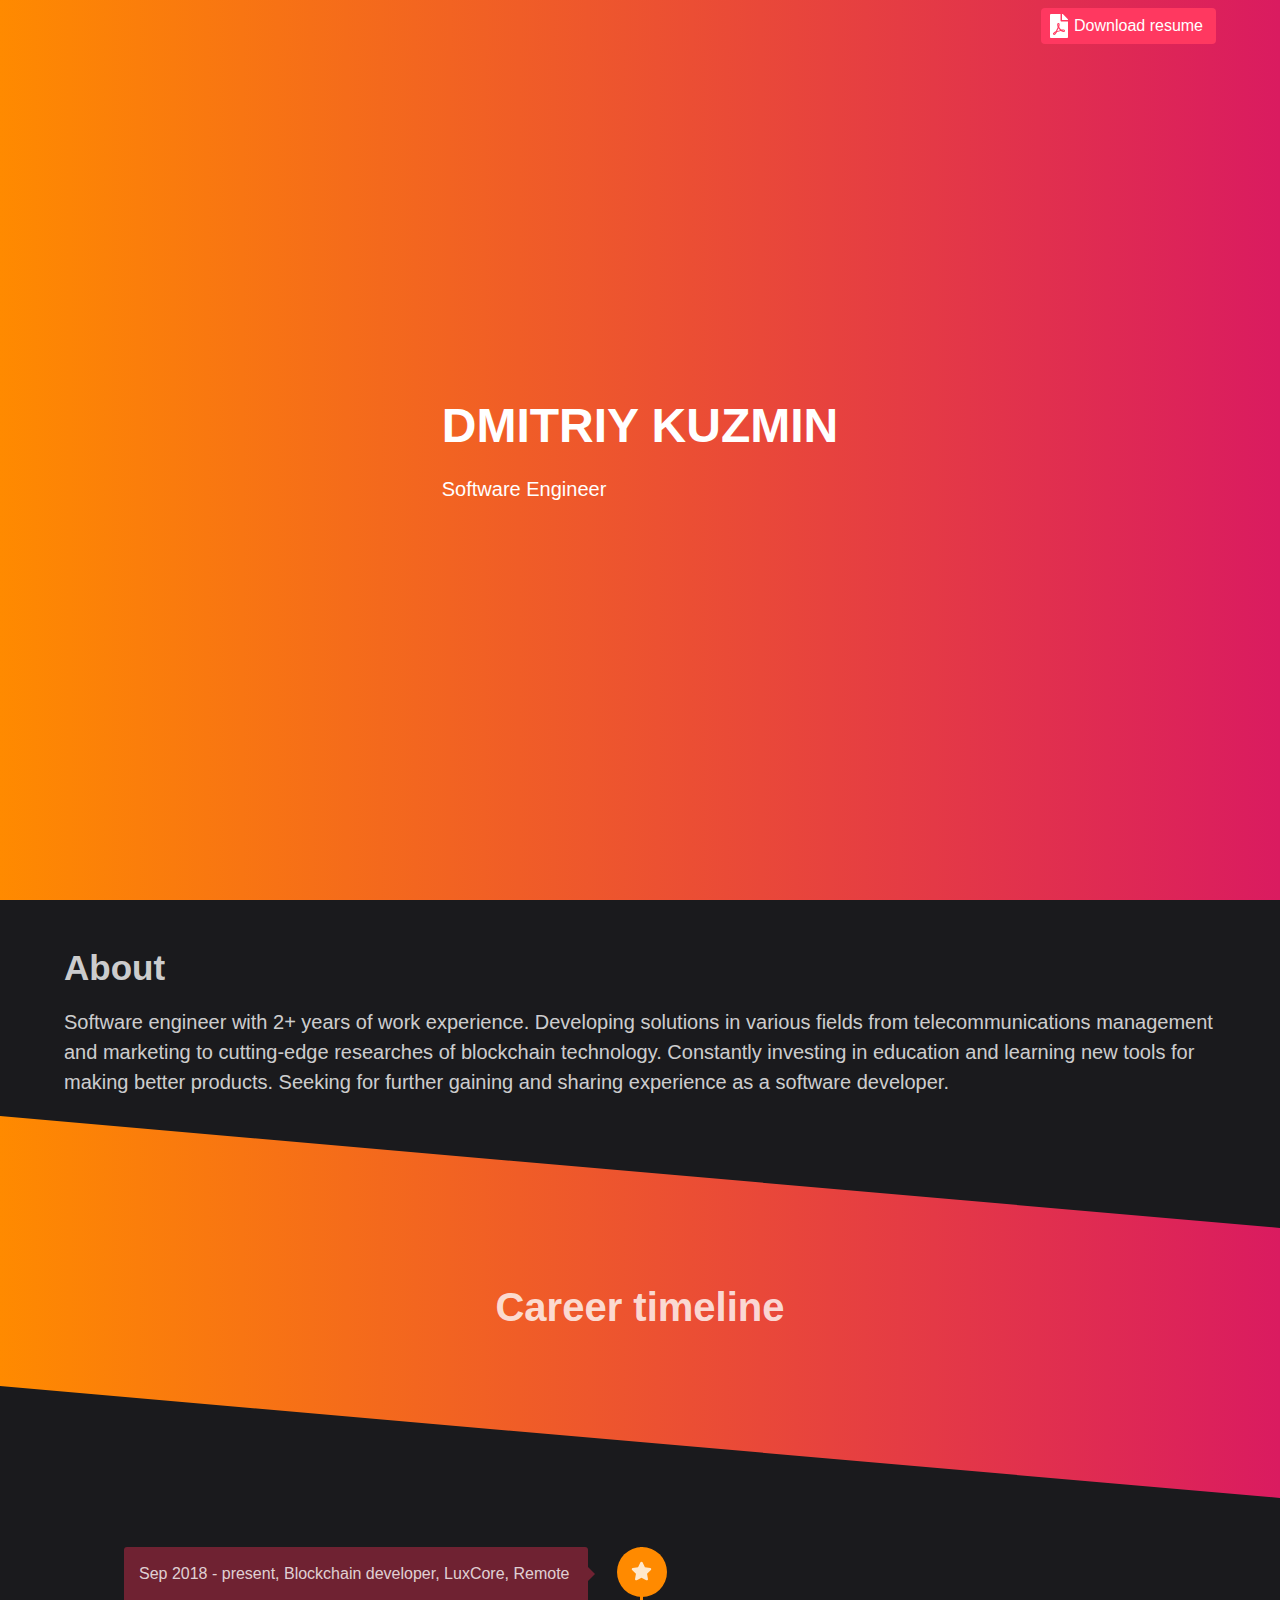
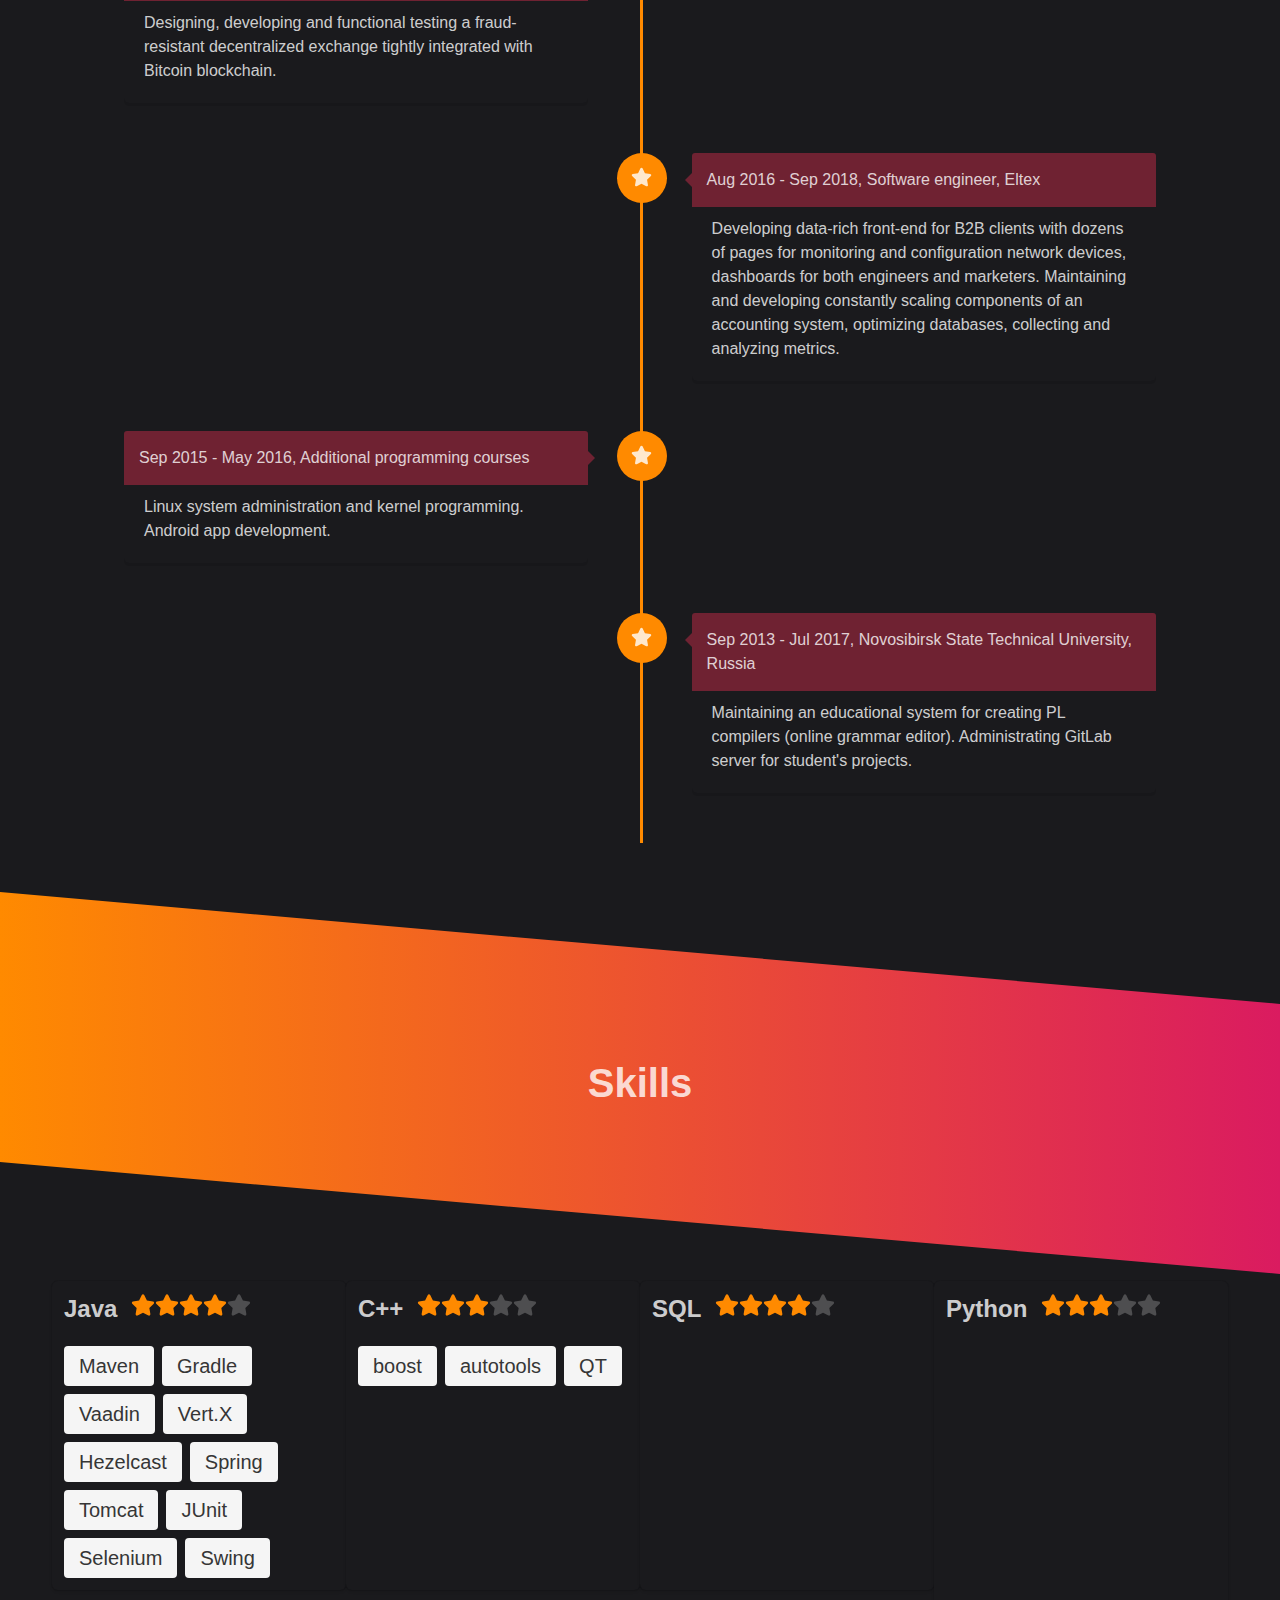
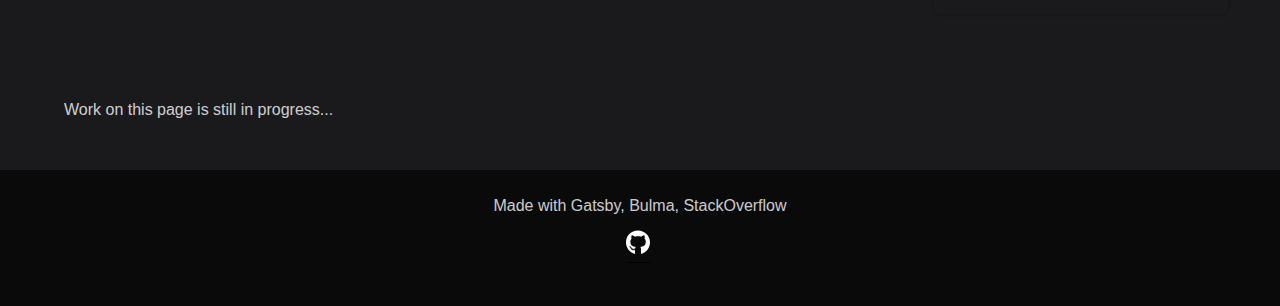
==== commit 3d3e3f0b: "Deploy xotonic/xotonic.github.com to github.com/xotonic/xotonic.github.com.git:master" ====
--- a/404/index.html
+++ b/404/index.html
@@ -1,6 +1,6 @@
-<!DOCTYPE html><html lang="en"><head><meta charSet="utf-8"/><meta http-equiv="x-ua-compatible" content="ie=edge"/><meta name="viewport" content="width=device-width, initial-scale=1, shrink-to-fit=no"/><style data-href="/styles.cb6e5bf950e2a9bb1be1.css">/*! bulma.io v0.7.5 | MIT License | github.com/jgthms/bulma */@-webkit-keyframes spinAround{0%{-webkit-transform:rotate(0deg);transform:rotate(0deg)}to{-webkit-transform:rotate(359deg);transform:rotate(359deg)}}@keyframes spinAround{0%{-webkit-transform:rotate(0deg);transform:rotate(0deg)}to{-webkit-transform:rotate(359deg);transform:rotate(359deg)}}.breadcrumb,.button,.delete,.file,.is-unselectable,.modal-close,.pagination-ellipsis,.pagination-link,.pagination-next,.pagination-previous,.tabs{-webkit-touch-callout:none;-webkit-user-select:none;-moz-user-select:none;-ms-user-select:none;user-select:none}.navbar-link:not(.is-arrowless):after,.select:not(.is-multiple):not(.is-loading):after{border:3px solid transparent;border-radius:2px;border-right:0;border-top:0;content:" ";display:block;height:.625em;margin-top:-.4375em;pointer-events:none;position:absolute;top:50%;-webkit-transform:rotate(-45deg);transform:rotate(-45deg);-webkit-transform-origin:center;transform-origin:center;width:.625em}.block:not(:last-child),.box:not(:last-child),.breadcrumb:not(:last-child),.content:not(:last-child),.highlight:not(:last-child),.level:not(:last-child),.list:not(:last-child),.message:not(:last-child),.notification:not(:last-child),.progress:not(:last-child),.subtitle:not(:last-child),.table-container:not(:last-child),.table:not(:last-child),.tabs:not(:last-child),.title:not(:last-child){margin-bottom:1.5rem}.delete,.modal-close{-moz-appearance:none;-webkit-appearance:none;background-color:rgba(10,10,10,.2);border:none;border-radius:290486px;cursor:pointer;pointer-events:auto;display:inline-block;flex-grow:0;flex-shrink:0;font-size:0;height:20px;max-height:20px;max-width:20px;min-height:20px;min-width:20px;outline:none;position:relative;vertical-align:top;width:20px}.delete:after,.delete:before,.modal-close:after,.modal-close:before{background-color:#fff;content:"";display:block;left:50%;position:absolute;top:50%;-webkit-transform:translateX(-50%) translateY(-50%) rotate(45deg);transform:translateX(-50%) translateY(-50%) rotate(45deg);-webkit-transform-origin:center center;transform-origin:center center}.delete:before,.modal-close:before{height:2px;width:50%}.delete:after,.modal-close:after{height:50%;width:2px}.delete:focus,.delete:hover,.modal-close:focus,.modal-close:hover{background-color:rgba(10,10,10,.3)}.delete:active,.modal-close:active{background-color:rgba(10,10,10,.4)}.is-small.delete,.is-small.modal-close{height:16px;max-height:16px;max-width:16px;min-height:16px;min-width:16px;width:16px}.is-medium.delete,.is-medium.modal-close{height:24px;max-height:24px;max-width:24px;min-height:24px;min-width:24px;width:24px}.is-large.delete,.is-large.modal-close{height:32px;max-height:32px;max-width:32px;min-height:32px;min-width:32px;width:32px}.button.is-loading:after,.control.is-loading:after,.loader,.select.is-loading:after{-webkit-animation:spinAround .5s linear infinite;animation:spinAround .5s linear infinite;border-radius:290486px;border-color:transparent transparent #dbdbdb #dbdbdb;border-style:solid;border-width:2px;content:"";display:block;height:1em;position:relative;width:1em}.hero-video,.image.is-1by1 .has-ratio,.image.is-1by1 img,.image.is-1by2 .has-ratio,.image.is-1by2 img,.image.is-1by3 .has-ratio,.image.is-1by3 img,.image.is-2by1 .has-ratio,.image.is-2by1 img,.image.is-2by3 .has-ratio,.image.is-2by3 img,.image.is-3by1 .has-ratio,.image.is-3by1 img,.image.is-3by2 .has-ratio,.image.is-3by2 img,.image.is-3by4 .has-ratio,.image.is-3by4 img,.image.is-3by5 .has-ratio,.image.is-3by5 img,.image.is-4by3 .has-ratio,.image.is-4by3 img,.image.is-4by5 .has-ratio,.image.is-4by5 img,.image.is-5by3 .has-ratio,.image.is-5by3 img,.image.is-5by4 .has-ratio,.image.is-5by4 img,.image.is-9by16 .has-ratio,.image.is-9by16 img,.image.is-16by9 .has-ratio,.image.is-16by9 img,.image.is-square .has-ratio,.image.is-square img,.is-overlay,.modal,.modal-background{bottom:0;left:0;position:absolute;right:0;top:0}.button,.file-cta,.file-name,.input,.pagination-ellipsis,.pagination-link,.pagination-next,.pagination-previous,.select select,.textarea{-moz-appearance:none;-webkit-appearance:none;align-items:center;border:1px solid transparent;border-radius:4px;box-shadow:none;display:inline-flex;font-size:1rem;height:2.25em;justify-content:flex-start;line-height:1.5;padding:calc(.375em - 1px) calc(.625em - 1px);position:relative;vertical-align:top}.button:active,.button:focus,.file-cta:active,.file-cta:focus,.file-name:active,.file-name:focus,.input:active,.input:focus,.is-active.button,.is-active.file-cta,.is-active.file-name,.is-active.input,.is-active.pagination-ellipsis,.is-active.pagination-link,.is-active.pagination-next,.is-active.pagination-previous,.is-active.textarea,.is-focused.button,.is-focused.file-cta,.is-focused.file-name,.is-focused.input,.is-focused.pagination-ellipsis,.is-focused.pagination-link,.is-focused.pagination-next,.is-focused.pagination-previous,.is-focused.textarea,.pagination-ellipsis:active,.pagination-ellipsis:focus,.pagination-link:active,.pagination-link:focus,.pagination-next:active,.pagination-next:focus,.pagination-previous:active,.pagination-previous:focus,.select select.is-active,.select select.is-focused,.select select:active,.select select:focus,.textarea:active,.textarea:focus{outline:none}.button[disabled],.file-cta[disabled],.file-name[disabled],.input[disabled],.pagination-ellipsis[disabled],.pagination-link[disabled],.pagination-next[disabled],.pagination-previous[disabled],.select fieldset[disabled] select,.select select[disabled],.textarea[disabled],fieldset[disabled] .button,fieldset[disabled] .file-cta,fieldset[disabled] .file-name,fieldset[disabled] .input,fieldset[disabled] .pagination-ellipsis,fieldset[disabled] .pagination-link,fieldset[disabled] .pagination-next,fieldset[disabled] .pagination-previous,fieldset[disabled] .select select,fieldset[disabled] .textarea{cursor:not-allowed}
+<!DOCTYPE html><html lang="en"><head><meta charSet="utf-8"/><meta http-equiv="x-ua-compatible" content="ie=edge"/><meta name="viewport" content="width=device-width, initial-scale=1, shrink-to-fit=no"/><style data-href="/styles.b99e8d7b271f79a8a82a.css">/*! bulma.io v0.7.5 | MIT License | github.com/jgthms/bulma */@-webkit-keyframes spinAround{0%{-webkit-transform:rotate(0deg);transform:rotate(0deg)}to{-webkit-transform:rotate(359deg);transform:rotate(359deg)}}@keyframes spinAround{0%{-webkit-transform:rotate(0deg);transform:rotate(0deg)}to{-webkit-transform:rotate(359deg);transform:rotate(359deg)}}.breadcrumb,.button,.delete,.file,.is-unselectable,.modal-close,.pagination-ellipsis,.pagination-link,.pagination-next,.pagination-previous,.tabs{-webkit-touch-callout:none;-webkit-user-select:none;-moz-user-select:none;-ms-user-select:none;user-select:none}.navbar-link:not(.is-arrowless):after,.select:not(.is-multiple):not(.is-loading):after{border:3px solid transparent;border-radius:2px;border-right:0;border-top:0;content:" ";display:block;height:.625em;margin-top:-.4375em;pointer-events:none;position:absolute;top:50%;-webkit-transform:rotate(-45deg);transform:rotate(-45deg);-webkit-transform-origin:center;transform-origin:center;width:.625em}.block:not(:last-child),.box:not(:last-child),.breadcrumb:not(:last-child),.content:not(:last-child),.highlight:not(:last-child),.level:not(:last-child),.list:not(:last-child),.message:not(:last-child),.notification:not(:last-child),.progress:not(:last-child),.subtitle:not(:last-child),.table-container:not(:last-child),.table:not(:last-child),.tabs:not(:last-child),.title:not(:last-child){margin-bottom:1.5rem}.delete,.modal-close{-moz-appearance:none;-webkit-appearance:none;background-color:rgba(10,10,10,.2);border:none;border-radius:290486px;cursor:pointer;pointer-events:auto;display:inline-block;flex-grow:0;flex-shrink:0;font-size:0;height:20px;max-height:20px;max-width:20px;min-height:20px;min-width:20px;outline:none;position:relative;vertical-align:top;width:20px}.delete:after,.delete:before,.modal-close:after,.modal-close:before{background-color:#fff;content:"";display:block;left:50%;position:absolute;top:50%;-webkit-transform:translateX(-50%) translateY(-50%) rotate(45deg);transform:translateX(-50%) translateY(-50%) rotate(45deg);-webkit-transform-origin:center center;transform-origin:center center}.delete:before,.modal-close:before{height:2px;width:50%}.delete:after,.modal-close:after{height:50%;width:2px}.delete:focus,.delete:hover,.modal-close:focus,.modal-close:hover{background-color:rgba(10,10,10,.3)}.delete:active,.modal-close:active{background-color:rgba(10,10,10,.4)}.is-small.delete,.is-small.modal-close{height:16px;max-height:16px;max-width:16px;min-height:16px;min-width:16px;width:16px}.is-medium.delete,.is-medium.modal-close{height:24px;max-height:24px;max-width:24px;min-height:24px;min-width:24px;width:24px}.is-large.delete,.is-large.modal-close{height:32px;max-height:32px;max-width:32px;min-height:32px;min-width:32px;width:32px}.button.is-loading:after,.control.is-loading:after,.loader,.select.is-loading:after{-webkit-animation:spinAround .5s linear infinite;animation:spinAround .5s linear infinite;border-radius:290486px;border-color:transparent transparent #dbdbdb #dbdbdb;border-style:solid;border-width:2px;content:"";display:block;height:1em;position:relative;width:1em}.hero-video,.image.is-1by1 .has-ratio,.image.is-1by1 img,.image.is-1by2 .has-ratio,.image.is-1by2 img,.image.is-1by3 .has-ratio,.image.is-1by3 img,.image.is-2by1 .has-ratio,.image.is-2by1 img,.image.is-2by3 .has-ratio,.image.is-2by3 img,.image.is-3by1 .has-ratio,.image.is-3by1 img,.image.is-3by2 .has-ratio,.image.is-3by2 img,.image.is-3by4 .has-ratio,.image.is-3by4 img,.image.is-3by5 .has-ratio,.image.is-3by5 img,.image.is-4by3 .has-ratio,.image.is-4by3 img,.image.is-4by5 .has-ratio,.image.is-4by5 img,.image.is-5by3 .has-ratio,.image.is-5by3 img,.image.is-5by4 .has-ratio,.image.is-5by4 img,.image.is-9by16 .has-ratio,.image.is-9by16 img,.image.is-16by9 .has-ratio,.image.is-16by9 img,.image.is-square .has-ratio,.image.is-square img,.is-overlay,.modal,.modal-background{bottom:0;left:0;position:absolute;right:0;top:0}.button,.file-cta,.file-name,.input,.pagination-ellipsis,.pagination-link,.pagination-next,.pagination-previous,.select select,.textarea{-moz-appearance:none;-webkit-appearance:none;align-items:center;border:1px solid transparent;border-radius:4px;box-shadow:none;display:inline-flex;font-size:1rem;height:2.25em;justify-content:flex-start;line-height:1.5;padding:calc(.375em - 1px) calc(.625em - 1px);position:relative;vertical-align:top}.button:active,.button:focus,.file-cta:active,.file-cta:focus,.file-name:active,.file-name:focus,.input:active,.input:focus,.is-active.button,.is-active.file-cta,.is-active.file-name,.is-active.input,.is-active.pagination-ellipsis,.is-active.pagination-link,.is-active.pagination-next,.is-active.pagination-previous,.is-active.textarea,.is-focused.button,.is-focused.file-cta,.is-focused.file-name,.is-focused.input,.is-focused.pagination-ellipsis,.is-focused.pagination-link,.is-focused.pagination-next,.is-focused.pagination-previous,.is-focused.textarea,.pagination-ellipsis:active,.pagination-ellipsis:focus,.pagination-link:active,.pagination-link:focus,.pagination-next:active,.pagination-next:focus,.pagination-previous:active,.pagination-previous:focus,.select select.is-active,.select select.is-focused,.select select:active,.select select:focus,.textarea:active,.textarea:focus{outline:none}.button[disabled],.file-cta[disabled],.file-name[disabled],.input[disabled],.pagination-ellipsis[disabled],.pagination-link[disabled],.pagination-next[disabled],.pagination-previous[disabled],.select fieldset[disabled] select,.select select[disabled],.textarea[disabled],fieldset[disabled] .button,fieldset[disabled] .file-cta,fieldset[disabled] .file-name,fieldset[disabled] .input,fieldset[disabled] .pagination-ellipsis,fieldset[disabled] .pagination-link,fieldset[disabled] .pagination-next,fieldset[disabled] .pagination-previous,fieldset[disabled] .select select,fieldset[disabled] .textarea{cursor:not-allowed}
 
-/*! minireset.css v0.0.4 | MIT License | github.com/jgthms/minireset.css */blockquote,body,dd,dl,dt,fieldset,figure,h1,h2,h3,h4,h5,h6,hr,html,iframe,legend,li,ol,p,pre,textarea,ul{margin:0;padding:0}h1,h2,h3,h4,h5,h6{font-size:100%;font-weight:400}ul{list-style:none}button,input,select,textarea{margin:0}html{box-sizing:border-box}*,:after,:before{box-sizing:inherit}embed,iframe,img,object,video{height:auto;max-width:100%}audio{max-width:100%}iframe{border:0}table{border-collapse:collapse;border-spacing:0}td,th{padding:0}td:not([align]),th:not([align]){text-align:left}html{background-color:#1a1a1d;font-size:16px;-moz-osx-font-smoothing:grayscale;-webkit-font-smoothing:antialiased;min-width:300px;overflow-x:hidden;overflow-y:scroll;text-rendering:optimizeLegibility;-webkit-text-size-adjust:100%;-ms-text-size-adjust:100%;text-size-adjust:100%}article,aside,figure,footer,header,hgroup,section{display:block}body,button,input,select,textarea{font-family:BlinkMacSystemFont,-apple-system,Segoe UI,Roboto,Oxygen,Ubuntu,Cantarell,Fira Sans,Droid Sans,Helvetica Neue,Helvetica,Arial,sans-serif}code,pre{-moz-osx-font-smoothing:auto;-webkit-font-smoothing:auto;font-family:monospace}body{color:hsla(0,0%,100%,.8);font-size:1em;font-weight:400;line-height:1.5}a{color:#3273dc;cursor:pointer;text-decoration:none}a strong{color:currentColor}a:hover{color:#363636}code{color:#ff3860;font-size:.875em;font-weight:400;padding:.25em .5em}code,hr{background-color:#1a1a1d}hr{border:none;display:block;height:2px;margin:1.5rem 0}img{height:auto;max-width:100%}input[type=checkbox],input[type=radio]{vertical-align:baseline}small{font-size:.875em}span{font-style:inherit;font-weight:inherit}strong{color:hsla(0,0%,100%,.8);font-weight:700}fieldset{border:none}pre{-webkit-overflow-scrolling:touch;background-color:#1a1a1d;color:hsla(0,0%,100%,.8);font-size:.875em;overflow-x:auto;padding:1.25rem 1.5rem;white-space:pre;word-wrap:normal}pre code{background-color:transparent;color:currentColor;font-size:1em;padding:0}table td,table th{vertical-align:top}table td:not([align]),table th:not([align]){text-align:left}table th{color:hsla(0,0%,100%,.8)}.is-clearfix:after{clear:both;content:" ";display:table}.is-pulled-left{float:left!important}.is-pulled-right{float:right!important}.is-clipped{overflow:hidden!important}.is-size-1{font-size:3rem!important}.is-size-2{font-size:2.5rem!important}.is-size-3{font-size:2rem!important}.is-size-4{font-size:1.5rem!important}.is-size-5{font-size:1.25rem!important}.is-size-6{font-size:1rem!important}.is-size-7{font-size:.75rem!important}@media screen and (max-width:768px){.is-size-1-mobile{font-size:3rem!important}.is-size-2-mobile{font-size:2.5rem!important}.is-size-3-mobile{font-size:2rem!important}.is-size-4-mobile{font-size:1.5rem!important}.is-size-5-mobile{font-size:1.25rem!important}.is-size-6-mobile{font-size:1rem!important}.is-size-7-mobile{font-size:.75rem!important}}@media print,screen and (min-width:769px){.is-size-1-tablet{font-size:3rem!important}.is-size-2-tablet{font-size:2.5rem!important}.is-size-3-tablet{font-size:2rem!important}.is-size-4-tablet{font-size:1.5rem!important}.is-size-5-tablet{font-size:1.25rem!important}.is-size-6-tablet{font-size:1rem!important}.is-size-7-tablet{font-size:.75rem!important}}@media screen and (max-width:1023px){.is-size-1-touch{font-size:3rem!important}.is-size-2-touch{font-size:2.5rem!important}.is-size-3-touch{font-size:2rem!important}.is-size-4-touch{font-size:1.5rem!important}.is-size-5-touch{font-size:1.25rem!important}.is-size-6-touch{font-size:1rem!important}.is-size-7-touch{font-size:.75rem!important}}@media screen and (min-width:1024px){.is-size-1-desktop{font-size:3rem!important}.is-size-2-desktop{font-size:2.5rem!important}.is-size-3-desktop{font-size:2rem!important}.is-size-4-desktop{font-size:1.5rem!important}.is-size-5-desktop{font-size:1.25rem!important}.is-size-6-desktop{font-size:1rem!important}.is-size-7-desktop{font-size:.75rem!important}}@media screen and (min-width:1216px){.is-size-1-widescreen{font-size:3rem!important}.is-size-2-widescreen{font-size:2.5rem!important}.is-size-3-widescreen{font-size:2rem!important}.is-size-4-widescreen{font-size:1.5rem!important}.is-size-5-widescreen{font-size:1.25rem!important}.is-size-6-widescreen{font-size:1rem!important}.is-size-7-widescreen{font-size:.75rem!important}}@media screen and (min-width:1408px){.is-size-1-fullhd{font-size:3rem!important}.is-size-2-fullhd{font-size:2.5rem!important}.is-size-3-fullhd{font-size:2rem!important}.is-size-4-fullhd{font-size:1.5rem!important}.is-size-5-fullhd{font-size:1.25rem!important}.is-size-6-fullhd{font-size:1rem!important}.is-size-7-fullhd{font-size:.75rem!important}}.has-text-centered{text-align:center!important}.has-text-justified{text-align:justify!important}.has-text-left{text-align:left!important}.has-text-right{text-align:right!important}@media screen and (max-width:768px){.has-text-centered-mobile{text-align:center!important}}@media print,screen and (min-width:769px){.has-text-centered-tablet{text-align:center!important}}@media screen and (min-width:769px) and (max-width:1023px){.has-text-centered-tablet-only{text-align:center!important}}@media screen and (max-width:1023px){.has-text-centered-touch{text-align:center!important}}@media screen and (min-width:1024px){.has-text-centered-desktop{text-align:center!important}}@media screen and (min-width:1024px) and (max-width:1215px){.has-text-centered-desktop-only{text-align:center!important}}@media screen and (min-width:1216px){.has-text-centered-widescreen{text-align:center!important}}@media screen and (min-width:1216px) and (max-width:1407px){.has-text-centered-widescreen-only{text-align:center!important}}@media screen and (min-width:1408px){.has-text-centered-fullhd{text-align:center!important}}@media screen and (max-width:768px){.has-text-justified-mobile{text-align:justify!important}}@media print,screen and (min-width:769px){.has-text-justified-tablet{text-align:justify!important}}@media screen and (min-width:769px) and (max-width:1023px){.has-text-justified-tablet-only{text-align:justify!important}}@media screen and (max-width:1023px){.has-text-justified-touch{text-align:justify!important}}@media screen and (min-width:1024px){.has-text-justified-desktop{text-align:justify!important}}@media screen and (min-width:1024px) and (max-width:1215px){.has-text-justified-desktop-only{text-align:justify!important}}@media screen and (min-width:1216px){.has-text-justified-widescreen{text-align:justify!important}}@media screen and (min-width:1216px) and (max-width:1407px){.has-text-justified-widescreen-only{text-align:justify!important}}@media screen and (min-width:1408px){.has-text-justified-fullhd{text-align:justify!important}}@media screen and (max-width:768px){.has-text-left-mobile{text-align:left!important}}@media print,screen and (min-width:769px){.has-text-left-tablet{text-align:left!important}}@media screen and (min-width:769px) and (max-width:1023px){.has-text-left-tablet-only{text-align:left!important}}@media screen and (max-width:1023px){.has-text-left-touch{text-align:left!important}}@media screen and (min-width:1024px){.has-text-left-desktop{text-align:left!important}}@media screen and (min-width:1024px) and (max-width:1215px){.has-text-left-desktop-only{text-align:left!important}}@media screen and (min-width:1216px){.has-text-left-widescreen{text-align:left!important}}@media screen and (min-width:1216px) and (max-width:1407px){.has-text-left-widescreen-only{text-align:left!important}}@media screen and (min-width:1408px){.has-text-left-fullhd{text-align:left!important}}@media screen and (max-width:768px){.has-text-right-mobile{text-align:right!important}}@media print,screen and (min-width:769px){.has-text-right-tablet{text-align:right!important}}@media screen and (min-width:769px) and (max-width:1023px){.has-text-right-tablet-only{text-align:right!important}}@media screen and (max-width:1023px){.has-text-right-touch{text-align:right!important}}@media screen and (min-width:1024px){.has-text-right-desktop{text-align:right!important}}@media screen and (min-width:1024px) and (max-width:1215px){.has-text-right-desktop-only{text-align:right!important}}@media screen and (min-width:1216px){.has-text-right-widescreen{text-align:right!important}}@media screen and (min-width:1216px) and (max-width:1407px){.has-text-right-widescreen-only{text-align:right!important}}@media screen and (min-width:1408px){.has-text-right-fullhd{text-align:right!important}}.is-capitalized{text-transform:capitalize!important}.is-lowercase{text-transform:lowercase!important}.is-uppercase{text-transform:uppercase!important}.is-italic{font-style:italic!important}.has-text-white{color:#fff!important}a.has-text-white:focus,a.has-text-white:hover{color:#e6e6e6!important}.has-background-white{background-color:#fff!important}.has-text-black{color:#0a0a0a!important}a.has-text-black:focus,a.has-text-black:hover{color:#000!important}.has-background-black{background-color:#0a0a0a!important}.has-text-light{color:#f5f5f5!important}a.has-text-light:focus,a.has-text-light:hover{color:#dbdbdb!important}.has-background-light{background-color:#f5f5f5!important}.has-text-dark{color:#363636!important}a.has-text-dark:focus,a.has-text-dark:hover{color:#1c1c1c!important}.has-background-dark{background-color:#363636!important}.has-text-primary{color:#00d1b2!important}a.has-text-primary:focus,a.has-text-primary:hover{color:#009e86!important}.has-background-primary{background-color:#00d1b2!important}.has-text-link{color:#3273dc!important}a.has-text-link:focus,a.has-text-link:hover{color:#205bbc!important}.has-background-link{background-color:#3273dc!important}.has-text-info{color:#209cee!important}a.has-text-info:focus,a.has-text-info:hover{color:#0f81cc!important}.has-background-info{background-color:#209cee!important}.has-text-success{color:#23d160!important}a.has-text-success:focus,a.has-text-success:hover{color:#1ca64c!important}.has-background-success{background-color:#23d160!important}.has-text-warning{color:#ffdd57!important}a.has-text-warning:focus,a.has-text-warning:hover{color:#ffd324!important}.has-background-warning{background-color:#ffdd57!important}.has-text-danger{color:#ff3860!important}a.has-text-danger:focus,a.has-text-danger:hover{color:#ff0537!important}.has-background-danger{background-color:#ff3860!important}.has-text-black-bis{color:#121212!important}.has-background-black-bis{background-color:#121212!important}.has-text-black-ter{color:#242424!important}.has-background-black-ter{background-color:#242424!important}.has-text-grey-darker{color:#363636!important}.has-background-grey-darker{background-color:#363636!important}.has-text-grey-dark{color:#4a4a4a!important}.has-background-grey-dark{background-color:#4a4a4a!important}.has-text-grey{color:#7a7a7a!important}.has-background-grey{background-color:#7a7a7a!important}.has-text-grey-light{color:#b5b5b5!important}.has-background-grey-light{background-color:#b5b5b5!important}.has-text-grey-lighter{color:#dbdbdb!important}.has-background-grey-lighter{background-color:#dbdbdb!important}.has-text-white-ter{color:#f5f5f5!important}.has-background-white-ter{background-color:#f5f5f5!important}.has-text-white-bis{color:#fafafa!important}.has-background-white-bis{background-color:#fafafa!important}.has-text-weight-light{font-weight:300!important}.has-text-weight-normal{font-weight:400!important}.has-text-weight-medium{font-weight:500!important}.has-text-weight-semibold{font-weight:600!important}.has-text-weight-bold{font-weight:700!important}.is-family-primary,.is-family-sans-serif,.is-family-secondary{font-family:BlinkMacSystemFont,-apple-system,Segoe UI,Roboto,Oxygen,Ubuntu,Cantarell,Fira Sans,Droid Sans,Helvetica Neue,Helvetica,Arial,sans-serif!important}.is-family-code,.is-family-monospace{font-family:monospace!important}.is-block{display:block!important}@media screen and (max-width:768px){.is-block-mobile{display:block!important}}@media print,screen and (min-width:769px){.is-block-tablet{display:block!important}}@media screen and (min-width:769px) and (max-width:1023px){.is-block-tablet-only{display:block!important}}@media screen and (max-width:1023px){.is-block-touch{display:block!important}}@media screen and (min-width:1024px){.is-block-desktop{display:block!important}}@media screen and (min-width:1024px) and (max-width:1215px){.is-block-desktop-only{display:block!important}}@media screen and (min-width:1216px){.is-block-widescreen{display:block!important}}@media screen and (min-width:1216px) and (max-width:1407px){.is-block-widescreen-only{display:block!important}}@media screen and (min-width:1408px){.is-block-fullhd{display:block!important}}.is-flex{display:flex!important}@media screen and (max-width:768px){.is-flex-mobile{display:flex!important}}@media print,screen and (min-width:769px){.is-flex-tablet{display:flex!important}}@media screen and (min-width:769px) and (max-width:1023px){.is-flex-tablet-only{display:flex!important}}@media screen and (max-width:1023px){.is-flex-touch{display:flex!important}}@media screen and (min-width:1024px){.is-flex-desktop{display:flex!important}}@media screen and (min-width:1024px) and (max-width:1215px){.is-flex-desktop-only{display:flex!important}}@media screen and (min-width:1216px){.is-flex-widescreen{display:flex!important}}@media screen and (min-width:1216px) and (max-width:1407px){.is-flex-widescreen-only{display:flex!important}}@media screen and (min-width:1408px){.is-flex-fullhd{display:flex!important}}.is-inline{display:inline!important}@media screen and (max-width:768px){.is-inline-mobile{display:inline!important}}@media print,screen and (min-width:769px){.is-inline-tablet{display:inline!important}}@media screen and (min-width:769px) and (max-width:1023px){.is-inline-tablet-only{display:inline!important}}@media screen and (max-width:1023px){.is-inline-touch{display:inline!important}}@media screen and (min-width:1024px){.is-inline-desktop{display:inline!important}}@media screen and (min-width:1024px) and (max-width:1215px){.is-inline-desktop-only{display:inline!important}}@media screen and (min-width:1216px){.is-inline-widescreen{display:inline!important}}@media screen and (min-width:1216px) and (max-width:1407px){.is-inline-widescreen-only{display:inline!important}}@media screen and (min-width:1408px){.is-inline-fullhd{display:inline!important}}.is-inline-block{display:inline-block!important}@media screen and (max-width:768px){.is-inline-block-mobile{display:inline-block!important}}@media print,screen and (min-width:769px){.is-inline-block-tablet{display:inline-block!important}}@media screen and (min-width:769px) and (max-width:1023px){.is-inline-block-tablet-only{display:inline-block!important}}@media screen and (max-width:1023px){.is-inline-block-touch{display:inline-block!important}}@media screen and (min-width:1024px){.is-inline-block-desktop{display:inline-block!important}}@media screen and (min-width:1024px) and (max-width:1215px){.is-inline-block-desktop-only{display:inline-block!important}}@media screen and (min-width:1216px){.is-inline-block-widescreen{display:inline-block!important}}@media screen and (min-width:1216px) and (max-width:1407px){.is-inline-block-widescreen-only{display:inline-block!important}}@media screen and (min-width:1408px){.is-inline-block-fullhd{display:inline-block!important}}.is-inline-flex{display:inline-flex!important}@media screen and (max-width:768px){.is-inline-flex-mobile{display:inline-flex!important}}@media print,screen and (min-width:769px){.is-inline-flex-tablet{display:inline-flex!important}}@media screen and (min-width:769px) and (max-width:1023px){.is-inline-flex-tablet-only{display:inline-flex!important}}@media screen and (max-width:1023px){.is-inline-flex-touch{display:inline-flex!important}}@media screen and (min-width:1024px){.is-inline-flex-desktop{display:inline-flex!important}}@media screen and (min-width:1024px) and (max-width:1215px){.is-inline-flex-desktop-only{display:inline-flex!important}}@media screen and (min-width:1216px){.is-inline-flex-widescreen{display:inline-flex!important}}@media screen and (min-width:1216px) and (max-width:1407px){.is-inline-flex-widescreen-only{display:inline-flex!important}}@media screen and (min-width:1408px){.is-inline-flex-fullhd{display:inline-flex!important}}.is-hidden{display:none!important}.is-sr-only{border:none!important;clip:rect(0,0,0,0)!important;height:.01em!important;overflow:hidden!important;padding:0!important;position:absolute!important;white-space:nowrap!important;width:.01em!important}@media screen and (max-width:768px){.is-hidden-mobile{display:none!important}}@media print,screen and (min-width:769px){.is-hidden-tablet{display:none!important}}@media screen and (min-width:769px) and (max-width:1023px){.is-hidden-tablet-only{display:none!important}}@media screen and (max-width:1023px){.is-hidden-touch{display:none!important}}@media screen and (min-width:1024px){.is-hidden-desktop{display:none!important}}@media screen and (min-width:1024px) and (max-width:1215px){.is-hidden-desktop-only{display:none!important}}@media screen and (min-width:1216px){.is-hidden-widescreen{display:none!important}}@media screen and (min-width:1216px) and (max-width:1407px){.is-hidden-widescreen-only{display:none!important}}@media screen and (min-width:1408px){.is-hidden-fullhd{display:none!important}}.is-invisible{visibility:hidden!important}@media screen and (max-width:768px){.is-invisible-mobile{visibility:hidden!important}}@media print,screen and (min-width:769px){.is-invisible-tablet{visibility:hidden!important}}@media screen and (min-width:769px) and (max-width:1023px){.is-invisible-tablet-only{visibility:hidden!important}}@media screen and (max-width:1023px){.is-invisible-touch{visibility:hidden!important}}@media screen and (min-width:1024px){.is-invisible-desktop{visibility:hidden!important}}@media screen and (min-width:1024px) and (max-width:1215px){.is-invisible-desktop-only{visibility:hidden!important}}@media screen and (min-width:1216px){.is-invisible-widescreen{visibility:hidden!important}}@media screen and (min-width:1216px) and (max-width:1407px){.is-invisible-widescreen-only{visibility:hidden!important}}@media screen and (min-width:1408px){.is-invisible-fullhd{visibility:hidden!important}}.is-marginless{margin:0!important}.is-paddingless{padding:0!important}.is-radiusless{border-radius:0!important}.is-shadowless{box-shadow:none!important}.is-relative{position:relative!important}.box{background-color:#1a1a1d;border-radius:6px;box-shadow:0 2px 3px rgba(10,10,10,.1),0 0 0 1px rgba(10,10,10,.1);color:hsla(0,0%,100%,.8);display:block;padding:1.25rem}a.box:focus,a.box:hover{box-shadow:0 2px 3px rgba(10,10,10,.1),0 0 0 1px #3273dc}a.box:active{box-shadow:inset 0 1px 2px rgba(10,10,10,.2),0 0 0 1px #3273dc}.button{background-color:#fff;border-color:#dbdbdb;border-width:1px;color:#363636;cursor:pointer;justify-content:center;padding:calc(.375em - 1px) .75em;text-align:center;white-space:nowrap}.button strong{color:inherit}.button .icon,.button .icon.is-large,.button .icon.is-medium,.button .icon.is-small{height:1.5em;width:1.5em}.button .icon:first-child:not(:last-child){margin-left:calc(-.375em - 1px);margin-right:.1875em}.button .icon:last-child:not(:first-child){margin-left:.1875em;margin-right:calc(-.375em - 1px)}.button .icon:first-child:last-child{margin-left:calc(-.375em - 1px);margin-right:calc(-.375em - 1px)}.button.is-hovered,.button:hover{border-color:#b5b5b5;color:#363636}.button.is-focused,.button:focus{border-color:#3273dc;color:#363636}.button.is-focused:not(:active),.button:focus:not(:active){box-shadow:0 0 0 .125em rgba(50,115,220,.25)}.button.is-active,.button:active{border-color:#4a4a4a;color:#363636}.button.is-text{background-color:transparent;border-color:transparent;color:hsla(0,0%,100%,.8);text-decoration:underline}.button.is-text.is-focused,.button.is-text.is-hovered,.button.is-text:focus,.button.is-text:hover{background-color:#1a1a1d;color:hsla(0,0%,100%,.8)}.button.is-text.is-active,.button.is-text:active{background-color:#0e0e10;color:hsla(0,0%,100%,.8)}.button.is-text[disabled],fieldset[disabled] .button.is-text{background-color:transparent;border-color:transparent;box-shadow:none}.button.is-white{background-color:#fff;border-color:transparent;color:#0a0a0a}.button.is-white.is-hovered,.button.is-white:hover{background-color:#f9f9f9;border-color:transparent;color:#0a0a0a}.button.is-white.is-focused,.button.is-white:focus{border-color:transparent;color:#0a0a0a}.button.is-white.is-focused:not(:active),.button.is-white:focus:not(:active){box-shadow:0 0 0 .125em hsla(0,0%,100%,.25)}.button.is-white.is-active,.button.is-white:active{background-color:#f2f2f2;border-color:transparent;color:#0a0a0a}.button.is-white[disabled],fieldset[disabled] .button.is-white{background-color:#fff;border-color:transparent;box-shadow:none}.button.is-white.is-inverted{background-color:#0a0a0a;color:#fff}.button.is-white.is-inverted.is-hovered,.button.is-white.is-inverted:hover{background-color:#000}.button.is-white.is-inverted[disabled],fieldset[disabled] .button.is-white.is-inverted{background-color:#0a0a0a;border-color:transparent;box-shadow:none;color:#fff}.button.is-white.is-loading:after{border-color:transparent transparent #0a0a0a #0a0a0a!important}.button.is-white.is-outlined{background-color:transparent;border-color:#fff;color:#fff}.button.is-white.is-outlined.is-focused,.button.is-white.is-outlined.is-hovered,.button.is-white.is-outlined:focus,.button.is-white.is-outlined:hover{background-color:#fff;border-color:#fff;color:#0a0a0a}.button.is-white.is-outlined.is-loading:after{border-color:transparent transparent #fff #fff!important}.button.is-white.is-outlined.is-loading.is-focused:after,.button.is-white.is-outlined.is-loading.is-hovered:after,.button.is-white.is-outlined.is-loading:focus:after,.button.is-white.is-outlined.is-loading:hover:after{border-color:transparent transparent #0a0a0a #0a0a0a!important}.button.is-white.is-outlined[disabled],fieldset[disabled] .button.is-white.is-outlined{background-color:transparent;border-color:#fff;box-shadow:none;color:#fff}.button.is-white.is-inverted.is-outlined{background-color:transparent;border-color:#0a0a0a;color:#0a0a0a}.button.is-white.is-inverted.is-outlined.is-focused,.button.is-white.is-inverted.is-outlined.is-hovered,.button.is-white.is-inverted.is-outlined:focus,.button.is-white.is-inverted.is-outlined:hover{background-color:#0a0a0a;color:#fff}.button.is-white.is-inverted.is-outlined.is-loading.is-focused:after,.button.is-white.is-inverted.is-outlined.is-loading.is-hovered:after,.button.is-white.is-inverted.is-outlined.is-loading:focus:after,.button.is-white.is-inverted.is-outlined.is-loading:hover:after{border-color:transparent transparent #fff #fff!important}.button.is-white.is-inverted.is-outlined[disabled],fieldset[disabled] .button.is-white.is-inverted.is-outlined{background-color:transparent;border-color:#0a0a0a;box-shadow:none;color:#0a0a0a}.button.is-black{background-color:#0a0a0a;border-color:transparent;color:#fff}.button.is-black.is-hovered,.button.is-black:hover{background-color:#040404;border-color:transparent;color:#fff}.button.is-black.is-focused,.button.is-black:focus{border-color:transparent;color:#fff}.button.is-black.is-focused:not(:active),.button.is-black:focus:not(:active){box-shadow:0 0 0 .125em rgba(10,10,10,.25)}.button.is-black.is-active,.button.is-black:active{background-color:#000;border-color:transparent;color:#fff}.button.is-black[disabled],fieldset[disabled] .button.is-black{background-color:#0a0a0a;border-color:transparent;box-shadow:none}.button.is-black.is-inverted{background-color:#fff;color:#0a0a0a}.button.is-black.is-inverted.is-hovered,.button.is-black.is-inverted:hover{background-color:#f2f2f2}.button.is-black.is-inverted[disabled],fieldset[disabled] .button.is-black.is-inverted{background-color:#fff;border-color:transparent;box-shadow:none;color:#0a0a0a}.button.is-black.is-loading:after{border-color:transparent transparent #fff #fff!important}.button.is-black.is-outlined{background-color:transparent;border-color:#0a0a0a;color:#0a0a0a}.button.is-black.is-outlined.is-focused,.button.is-black.is-outlined.is-hovered,.button.is-black.is-outlined:focus,.button.is-black.is-outlined:hover{background-color:#0a0a0a;border-color:#0a0a0a;color:#fff}.button.is-black.is-outlined.is-loading:after{border-color:transparent transparent #0a0a0a #0a0a0a!important}.button.is-black.is-outlined.is-loading.is-focused:after,.button.is-black.is-outlined.is-loading.is-hovered:after,.button.is-black.is-outlined.is-loading:focus:after,.button.is-black.is-outlined.is-loading:hover:after{border-color:transparent transparent #fff #fff!important}.button.is-black.is-outlined[disabled],fieldset[disabled] .button.is-black.is-outlined{background-color:transparent;border-color:#0a0a0a;box-shadow:none;color:#0a0a0a}.button.is-black.is-inverted.is-outlined{background-color:transparent;border-color:#fff;color:#fff}.button.is-black.is-inverted.is-outlined.is-focused,.button.is-black.is-inverted.is-outlined.is-hovered,.button.is-black.is-inverted.is-outlined:focus,.button.is-black.is-inverted.is-outlined:hover{background-color:#fff;color:#0a0a0a}.button.is-black.is-inverted.is-outlined.is-loading.is-focused:after,.button.is-black.is-inverted.is-outlined.is-loading.is-hovered:after,.button.is-black.is-inverted.is-outlined.is-loading:focus:after,.button.is-black.is-inverted.is-outlined.is-loading:hover:after{border-color:transparent transparent #0a0a0a #0a0a0a!important}.button.is-black.is-inverted.is-outlined[disabled],fieldset[disabled] .button.is-black.is-inverted.is-outlined{background-color:transparent;border-color:#fff;box-shadow:none;color:#fff}.button.is-light{background-color:#f5f5f5;border-color:transparent;color:#363636}.button.is-light.is-hovered,.button.is-light:hover{background-color:#eee;border-color:transparent;color:#363636}.button.is-light.is-focused,.button.is-light:focus{border-color:transparent;color:#363636}.button.is-light.is-focused:not(:active),.button.is-light:focus:not(:active){box-shadow:0 0 0 .125em hsla(0,0%,96.1%,.25)}.button.is-light.is-active,.button.is-light:active{background-color:#e8e8e8;border-color:transparent;color:#363636}.button.is-light[disabled],fieldset[disabled] .button.is-light{background-color:#f5f5f5;border-color:transparent;box-shadow:none}.button.is-light.is-inverted{background-color:#363636;color:#f5f5f5}.button.is-light.is-inverted.is-hovered,.button.is-light.is-inverted:hover{background-color:#292929}.button.is-light.is-inverted[disabled],fieldset[disabled] .button.is-light.is-inverted{background-color:#363636;border-color:transparent;box-shadow:none;color:#f5f5f5}.button.is-light.is-loading:after{border-color:transparent transparent #363636 #363636!important}.button.is-light.is-outlined{background-color:transparent;border-color:#f5f5f5;color:#f5f5f5}.button.is-light.is-outlined.is-focused,.button.is-light.is-outlined.is-hovered,.button.is-light.is-outlined:focus,.button.is-light.is-outlined:hover{background-color:#f5f5f5;border-color:#f5f5f5;color:#363636}.button.is-light.is-outlined.is-loading:after{border-color:transparent transparent #f5f5f5 #f5f5f5!important}.button.is-light.is-outlined.is-loading.is-focused:after,.button.is-light.is-outlined.is-loading.is-hovered:after,.button.is-light.is-outlined.is-loading:focus:after,.button.is-light.is-outlined.is-loading:hover:after{border-color:transparent transparent #363636 #363636!important}.button.is-light.is-outlined[disabled],fieldset[disabled] .button.is-light.is-outlined{background-color:transparent;border-color:#f5f5f5;box-shadow:none;color:#f5f5f5}.button.is-light.is-inverted.is-outlined{background-color:transparent;border-color:#363636;color:#363636}.button.is-light.is-inverted.is-outlined.is-focused,.button.is-light.is-inverted.is-outlined.is-hovered,.button.is-light.is-inverted.is-outlined:focus,.button.is-light.is-inverted.is-outlined:hover{background-color:#363636;color:#f5f5f5}.button.is-light.is-inverted.is-outlined.is-loading.is-focused:after,.button.is-light.is-inverted.is-outlined.is-loading.is-hovered:after,.button.is-light.is-inverted.is-outlined.is-loading:focus:after,.button.is-light.is-inverted.is-outlined.is-loading:hover:after{border-color:transparent transparent #f5f5f5 #f5f5f5!important}.button.is-light.is-inverted.is-outlined[disabled],fieldset[disabled] .button.is-light.is-inverted.is-outlined{background-color:transparent;border-color:#363636;box-shadow:none;color:#363636}.button.is-dark{background-color:#363636;border-color:transparent;color:#f5f5f5}.button.is-dark.is-hovered,.button.is-dark:hover{background-color:#2f2f2f;border-color:transparent;color:#f5f5f5}.button.is-dark.is-focused,.button.is-dark:focus{border-color:transparent;color:#f5f5f5}.button.is-dark.is-focused:not(:active),.button.is-dark:focus:not(:active){box-shadow:0 0 0 .125em rgba(54,54,54,.25)}.button.is-dark.is-active,.button.is-dark:active{background-color:#292929;border-color:transparent;color:#f5f5f5}.button.is-dark[disabled],fieldset[disabled] .button.is-dark{background-color:#363636;border-color:transparent;box-shadow:none}.button.is-dark.is-inverted{background-color:#f5f5f5;color:#363636}.button.is-dark.is-inverted.is-hovered,.button.is-dark.is-inverted:hover{background-color:#e8e8e8}.button.is-dark.is-inverted[disabled],fieldset[disabled] .button.is-dark.is-inverted{background-color:#f5f5f5;border-color:transparent;box-shadow:none;color:#363636}.button.is-dark.is-loading:after{border-color:transparent transparent #f5f5f5 #f5f5f5!important}.button.is-dark.is-outlined{background-color:transparent;border-color:#363636;color:#363636}.button.is-dark.is-outlined.is-focused,.button.is-dark.is-outlined.is-hovered,.button.is-dark.is-outlined:focus,.button.is-dark.is-outlined:hover{background-color:#363636;border-color:#363636;color:#f5f5f5}.button.is-dark.is-outlined.is-loading:after{border-color:transparent transparent #363636 #363636!important}.button.is-dark.is-outlined.is-loading.is-focused:after,.button.is-dark.is-outlined.is-loading.is-hovered:after,.button.is-dark.is-outlined.is-loading:focus:after,.button.is-dark.is-outlined.is-loading:hover:after{border-color:transparent transparent #f5f5f5 #f5f5f5!important}.button.is-dark.is-outlined[disabled],fieldset[disabled] .button.is-dark.is-outlined{background-color:transparent;border-color:#363636;box-shadow:none;color:#363636}.button.is-dark.is-inverted.is-outlined{background-color:transparent;border-color:#f5f5f5;color:#f5f5f5}.button.is-dark.is-inverted.is-outlined.is-focused,.button.is-dark.is-inverted.is-outlined.is-hovered,.button.is-dark.is-inverted.is-outlined:focus,.button.is-dark.is-inverted.is-outlined:hover{background-color:#f5f5f5;color:#363636}.button.is-dark.is-inverted.is-outlined.is-loading.is-focused:after,.button.is-dark.is-inverted.is-outlined.is-loading.is-hovered:after,.button.is-dark.is-inverted.is-outlined.is-loading:focus:after,.button.is-dark.is-inverted.is-outlined.is-loading:hover:after{border-color:transparent transparent #363636 #363636!important}.button.is-dark.is-inverted.is-outlined[disabled],fieldset[disabled] .button.is-dark.is-inverted.is-outlined{background-color:transparent;border-color:#f5f5f5;box-shadow:none;color:#f5f5f5}.button.is-primary{background-color:#00d1b2;border-color:transparent;color:#fff}.button.is-primary.is-hovered,.button.is-primary:hover{background-color:#00c4a7;border-color:transparent;color:#fff}.button.is-primary.is-focused,.button.is-primary:focus{border-color:transparent;color:#fff}.button.is-primary.is-focused:not(:active),.button.is-primary:focus:not(:active){box-shadow:0 0 0 .125em rgba(0,209,178,.25)}.button.is-primary.is-active,.button.is-primary:active{background-color:#00b89c;border-color:transparent;color:#fff}.button.is-primary[disabled],fieldset[disabled] .button.is-primary{background-color:#00d1b2;border-color:transparent;box-shadow:none}.button.is-primary.is-inverted{background-color:#fff;color:#00d1b2}.button.is-primary.is-inverted.is-hovered,.button.is-primary.is-inverted:hover{background-color:#f2f2f2}.button.is-primary.is-inverted[disabled],fieldset[disabled] .button.is-primary.is-inverted{background-color:#fff;border-color:transparent;box-shadow:none;color:#00d1b2}.button.is-primary.is-loading:after{border-color:transparent transparent #fff #fff!important}.button.is-primary.is-outlined{background-color:transparent;border-color:#00d1b2;color:#00d1b2}.button.is-primary.is-outlined.is-focused,.button.is-primary.is-outlined.is-hovered,.button.is-primary.is-outlined:focus,.button.is-primary.is-outlined:hover{background-color:#00d1b2;border-color:#00d1b2;color:#fff}.button.is-primary.is-outlined.is-loading:after{border-color:transparent transparent #00d1b2 #00d1b2!important}.button.is-primary.is-outlined.is-loading.is-focused:after,.button.is-primary.is-outlined.is-loading.is-hovered:after,.button.is-primary.is-outlined.is-loading:focus:after,.button.is-primary.is-outlined.is-loading:hover:after{border-color:transparent transparent #fff #fff!important}.button.is-primary.is-outlined[disabled],fieldset[disabled] .button.is-primary.is-outlined{background-color:transparent;border-color:#00d1b2;box-shadow:none;color:#00d1b2}.button.is-primary.is-inverted.is-outlined{background-color:transparent;border-color:#fff;color:#fff}.button.is-primary.is-inverted.is-outlined.is-focused,.button.is-primary.is-inverted.is-outlined.is-hovered,.button.is-primary.is-inverted.is-outlined:focus,.button.is-primary.is-inverted.is-outlined:hover{background-color:#fff;color:#00d1b2}.button.is-primary.is-inverted.is-outlined.is-loading.is-focused:after,.button.is-primary.is-inverted.is-outlined.is-loading.is-hovered:after,.button.is-primary.is-inverted.is-outlined.is-loading:focus:after,.button.is-primary.is-inverted.is-outlined.is-loading:hover:after{border-color:transparent transparent #00d1b2 #00d1b2!important}.button.is-primary.is-inverted.is-outlined[disabled],fieldset[disabled] .button.is-primary.is-inverted.is-outlined{background-color:transparent;border-color:#fff;box-shadow:none;color:#fff}.button.is-link{background-color:#3273dc;border-color:transparent;color:#fff}.button.is-link.is-hovered,.button.is-link:hover{background-color:#276cda;border-color:transparent;color:#fff}.button.is-link.is-focused,.button.is-link:focus{border-color:transparent;color:#fff}.button.is-link.is-focused:not(:active),.button.is-link:focus:not(:active){box-shadow:0 0 0 .125em rgba(50,115,220,.25)}.button.is-link.is-active,.button.is-link:active{background-color:#2366d1;border-color:transparent;color:#fff}.button.is-link[disabled],fieldset[disabled] .button.is-link{background-color:#3273dc;border-color:transparent;box-shadow:none}.button.is-link.is-inverted{background-color:#fff;color:#3273dc}.button.is-link.is-inverted.is-hovered,.button.is-link.is-inverted:hover{background-color:#f2f2f2}.button.is-link.is-inverted[disabled],fieldset[disabled] .button.is-link.is-inverted{background-color:#fff;border-color:transparent;box-shadow:none;color:#3273dc}.button.is-link.is-loading:after{border-color:transparent transparent #fff #fff!important}.button.is-link.is-outlined{background-color:transparent;border-color:#3273dc;color:#3273dc}.button.is-link.is-outlined.is-focused,.button.is-link.is-outlined.is-hovered,.button.is-link.is-outlined:focus,.button.is-link.is-outlined:hover{background-color:#3273dc;border-color:#3273dc;color:#fff}.button.is-link.is-outlined.is-loading:after{border-color:transparent transparent #3273dc #3273dc!important}.button.is-link.is-outlined.is-loading.is-focused:after,.button.is-link.is-outlined.is-loading.is-hovered:after,.button.is-link.is-outlined.is-loading:focus:after,.button.is-link.is-outlined.is-loading:hover:after{border-color:transparent transparent #fff #fff!important}.button.is-link.is-outlined[disabled],fieldset[disabled] .button.is-link.is-outlined{background-color:transparent;border-color:#3273dc;box-shadow:none;color:#3273dc}.button.is-link.is-inverted.is-outlined{background-color:transparent;border-color:#fff;color:#fff}.button.is-link.is-inverted.is-outlined.is-focused,.button.is-link.is-inverted.is-outlined.is-hovered,.button.is-link.is-inverted.is-outlined:focus,.button.is-link.is-inverted.is-outlined:hover{background-color:#fff;color:#3273dc}.button.is-link.is-inverted.is-outlined.is-loading.is-focused:after,.button.is-link.is-inverted.is-outlined.is-loading.is-hovered:after,.button.is-link.is-inverted.is-outlined.is-loading:focus:after,.button.is-link.is-inverted.is-outlined.is-loading:hover:after{border-color:transparent transparent #3273dc #3273dc!important}.button.is-link.is-inverted.is-outlined[disabled],fieldset[disabled] .button.is-link.is-inverted.is-outlined{background-color:transparent;border-color:#fff;box-shadow:none;color:#fff}.button.is-info{background-color:#209cee;border-color:transparent;color:#fff}.button.is-info.is-hovered,.button.is-info:hover{background-color:#1496ed;border-color:transparent;color:#fff}.button.is-info.is-focused,.button.is-info:focus{border-color:transparent;color:#fff}.button.is-info.is-focused:not(:active),.button.is-info:focus:not(:active){box-shadow:0 0 0 .125em rgba(32,156,238,.25)}.button.is-info.is-active,.button.is-info:active{background-color:#118fe4;border-color:transparent;color:#fff}.button.is-info[disabled],fieldset[disabled] .button.is-info{background-color:#209cee;border-color:transparent;box-shadow:none}.button.is-info.is-inverted{background-color:#fff;color:#209cee}.button.is-info.is-inverted.is-hovered,.button.is-info.is-inverted:hover{background-color:#f2f2f2}.button.is-info.is-inverted[disabled],fieldset[disabled] .button.is-info.is-inverted{background-color:#fff;border-color:transparent;box-shadow:none;color:#209cee}.button.is-info.is-loading:after{border-color:transparent transparent #fff #fff!important}.button.is-info.is-outlined{background-color:transparent;border-color:#209cee;color:#209cee}.button.is-info.is-outlined.is-focused,.button.is-info.is-outlined.is-hovered,.button.is-info.is-outlined:focus,.button.is-info.is-outlined:hover{background-color:#209cee;border-color:#209cee;color:#fff}.button.is-info.is-outlined.is-loading:after{border-color:transparent transparent #209cee #209cee!important}.button.is-info.is-outlined.is-loading.is-focused:after,.button.is-info.is-outlined.is-loading.is-hovered:after,.button.is-info.is-outlined.is-loading:focus:after,.button.is-info.is-outlined.is-loading:hover:after{border-color:transparent transparent #fff #fff!important}.button.is-info.is-outlined[disabled],fieldset[disabled] .button.is-info.is-outlined{background-color:transparent;border-color:#209cee;box-shadow:none;color:#209cee}.button.is-info.is-inverted.is-outlined{background-color:transparent;border-color:#fff;color:#fff}.button.is-info.is-inverted.is-outlined.is-focused,.button.is-info.is-inverted.is-outlined.is-hovered,.button.is-info.is-inverted.is-outlined:focus,.button.is-info.is-inverted.is-outlined:hover{background-color:#fff;color:#209cee}.button.is-info.is-inverted.is-outlined.is-loading.is-focused:after,.button.is-info.is-inverted.is-outlined.is-loading.is-hovered:after,.button.is-info.is-inverted.is-outlined.is-loading:focus:after,.button.is-info.is-inverted.is-outlined.is-loading:hover:after{border-color:transparent transparent #209cee #209cee!important}.button.is-info.is-inverted.is-outlined[disabled],fieldset[disabled] .button.is-info.is-inverted.is-outlined{background-color:transparent;border-color:#fff;box-shadow:none;color:#fff}.button.is-success{background-color:#23d160;border-color:transparent;color:#fff}.button.is-success.is-hovered,.button.is-success:hover{background-color:#22c65b;border-color:transparent;color:#fff}.button.is-success.is-focused,.button.is-success:focus{border-color:transparent;color:#fff}.button.is-success.is-focused:not(:active),.button.is-success:focus:not(:active){box-shadow:0 0 0 .125em rgba(35,209,96,.25)}.button.is-success.is-active,.button.is-success:active{background-color:#20bc56;border-color:transparent;color:#fff}.button.is-success[disabled],fieldset[disabled] .button.is-success{background-color:#23d160;border-color:transparent;box-shadow:none}.button.is-success.is-inverted{background-color:#fff;color:#23d160}.button.is-success.is-inverted.is-hovered,.button.is-success.is-inverted:hover{background-color:#f2f2f2}.button.is-success.is-inverted[disabled],fieldset[disabled] .button.is-success.is-inverted{background-color:#fff;border-color:transparent;box-shadow:none;color:#23d160}.button.is-success.is-loading:after{border-color:transparent transparent #fff #fff!important}.button.is-success.is-outlined{background-color:transparent;border-color:#23d160;color:#23d160}.button.is-success.is-outlined.is-focused,.button.is-success.is-outlined.is-hovered,.button.is-success.is-outlined:focus,.button.is-success.is-outlined:hover{background-color:#23d160;border-color:#23d160;color:#fff}.button.is-success.is-outlined.is-loading:after{border-color:transparent transparent #23d160 #23d160!important}.button.is-success.is-outlined.is-loading.is-focused:after,.button.is-success.is-outlined.is-loading.is-hovered:after,.button.is-success.is-outlined.is-loading:focus:after,.button.is-success.is-outlined.is-loading:hover:after{border-color:transparent transparent #fff #fff!important}.button.is-success.is-outlined[disabled],fieldset[disabled] .button.is-success.is-outlined{background-color:transparent;border-color:#23d160;box-shadow:none;color:#23d160}.button.is-success.is-inverted.is-outlined{background-color:transparent;border-color:#fff;color:#fff}.button.is-success.is-inverted.is-outlined.is-focused,.button.is-success.is-inverted.is-outlined.is-hovered,.button.is-success.is-inverted.is-outlined:focus,.button.is-success.is-inverted.is-outlined:hover{background-color:#fff;color:#23d160}.button.is-success.is-inverted.is-outlined.is-loading.is-focused:after,.button.is-success.is-inverted.is-outlined.is-loading.is-hovered:after,.button.is-success.is-inverted.is-outlined.is-loading:focus:after,.button.is-success.is-inverted.is-outlined.is-loading:hover:after{border-color:transparent transparent #23d160 #23d160!important}.button.is-success.is-inverted.is-outlined[disabled],fieldset[disabled] .button.is-success.is-inverted.is-outlined{background-color:transparent;border-color:#fff;box-shadow:none;color:#fff}.button.is-warning{background-color:#ffdd57;border-color:transparent;color:rgba(0,0,0,.7)}.button.is-warning.is-hovered,.button.is-warning:hover{background-color:#ffdb4a;border-color:transparent;color:rgba(0,0,0,.7)}.button.is-warning.is-focused,.button.is-warning:focus{border-color:transparent;color:rgba(0,0,0,.7)}.button.is-warning.is-focused:not(:active),.button.is-warning:focus:not(:active){box-shadow:0 0 0 .125em rgba(255,221,87,.25)}.button.is-warning.is-active,.button.is-warning:active{background-color:#ffd83d;border-color:transparent;color:rgba(0,0,0,.7)}.button.is-warning[disabled],fieldset[disabled] .button.is-warning{background-color:#ffdd57;border-color:transparent;box-shadow:none}.button.is-warning.is-inverted{color:#ffdd57}.button.is-warning.is-inverted,.button.is-warning.is-inverted.is-hovered,.button.is-warning.is-inverted:hover{background-color:rgba(0,0,0,.7)}.button.is-warning.is-inverted[disabled],fieldset[disabled] .button.is-warning.is-inverted{background-color:rgba(0,0,0,.7);border-color:transparent;box-shadow:none;color:#ffdd57}.button.is-warning.is-loading:after{border-color:transparent transparent rgba(0,0,0,.7) rgba(0,0,0,.7)!important}.button.is-warning.is-outlined{background-color:transparent;border-color:#ffdd57;color:#ffdd57}.button.is-warning.is-outlined.is-focused,.button.is-warning.is-outlined.is-hovered,.button.is-warning.is-outlined:focus,.button.is-warning.is-outlined:hover{background-color:#ffdd57;border-color:#ffdd57;color:rgba(0,0,0,.7)}.button.is-warning.is-outlined.is-loading:after{border-color:transparent transparent #ffdd57 #ffdd57!important}.button.is-warning.is-outlined.is-loading.is-focused:after,.button.is-warning.is-outlined.is-loading.is-hovered:after,.button.is-warning.is-outlined.is-loading:focus:after,.button.is-warning.is-outlined.is-loading:hover:after{border-color:transparent transparent rgba(0,0,0,.7) rgba(0,0,0,.7)!important}.button.is-warning.is-outlined[disabled],fieldset[disabled] .button.is-warning.is-outlined{background-color:transparent;border-color:#ffdd57;box-shadow:none;color:#ffdd57}.button.is-warning.is-inverted.is-outlined{background-color:transparent;border-color:rgba(0,0,0,.7);color:rgba(0,0,0,.7)}.button.is-warning.is-inverted.is-outlined.is-focused,.button.is-warning.is-inverted.is-outlined.is-hovered,.button.is-warning.is-inverted.is-outlined:focus,.button.is-warning.is-inverted.is-outlined:hover{background-color:rgba(0,0,0,.7);color:#ffdd57}.button.is-warning.is-inverted.is-outlined.is-loading.is-focused:after,.button.is-warning.is-inverted.is-outlined.is-loading.is-hovered:after,.button.is-warning.is-inverted.is-outlined.is-loading:focus:after,.button.is-warning.is-inverted.is-outlined.is-loading:hover:after{border-color:transparent transparent #ffdd57 #ffdd57!important}.button.is-warning.is-inverted.is-outlined[disabled],fieldset[disabled] .button.is-warning.is-inverted.is-outlined{background-color:transparent;border-color:rgba(0,0,0,.7);box-shadow:none;color:rgba(0,0,0,.7)}.button.is-danger{background-color:#ff3860;border-color:transparent;color:#fff}.button.is-danger.is-hovered,.button.is-danger:hover{background-color:#ff2b56;border-color:transparent;color:#fff}.button.is-danger.is-focused,.button.is-danger:focus{border-color:transparent;color:#fff}.button.is-danger.is-focused:not(:active),.button.is-danger:focus:not(:active){box-shadow:0 0 0 .125em rgba(255,56,96,.25)}.button.is-danger.is-active,.button.is-danger:active{background-color:#ff1f4b;border-color:transparent;color:#fff}.button.is-danger[disabled],fieldset[disabled] .button.is-danger{background-color:#ff3860;border-color:transparent;box-shadow:none}.button.is-danger.is-inverted{background-color:#fff;color:#ff3860}.button.is-danger.is-inverted.is-hovered,.button.is-danger.is-inverted:hover{background-color:#f2f2f2}.button.is-danger.is-inverted[disabled],fieldset[disabled] .button.is-danger.is-inverted{background-color:#fff;border-color:transparent;box-shadow:none;color:#ff3860}.button.is-danger.is-loading:after{border-color:transparent transparent #fff #fff!important}.button.is-danger.is-outlined{background-color:transparent;border-color:#ff3860;color:#ff3860}.button.is-danger.is-outlined.is-focused,.button.is-danger.is-outlined.is-hovered,.button.is-danger.is-outlined:focus,.button.is-danger.is-outlined:hover{background-color:#ff3860;border-color:#ff3860;color:#fff}.button.is-danger.is-outlined.is-loading:after{border-color:transparent transparent #ff3860 #ff3860!important}.button.is-danger.is-outlined.is-loading.is-focused:after,.button.is-danger.is-outlined.is-loading.is-hovered:after,.button.is-danger.is-outlined.is-loading:focus:after,.button.is-danger.is-outlined.is-loading:hover:after{border-color:transparent transparent #fff #fff!important}.button.is-danger.is-outlined[disabled],fieldset[disabled] .button.is-danger.is-outlined{background-color:transparent;border-color:#ff3860;box-shadow:none;color:#ff3860}.button.is-danger.is-inverted.is-outlined{background-color:transparent;border-color:#fff;color:#fff}.button.is-danger.is-inverted.is-outlined.is-focused,.button.is-danger.is-inverted.is-outlined.is-hovered,.button.is-danger.is-inverted.is-outlined:focus,.button.is-danger.is-inverted.is-outlined:hover{background-color:#fff;color:#ff3860}.button.is-danger.is-inverted.is-outlined.is-loading.is-focused:after,.button.is-danger.is-inverted.is-outlined.is-loading.is-hovered:after,.button.is-danger.is-inverted.is-outlined.is-loading:focus:after,.button.is-danger.is-inverted.is-outlined.is-loading:hover:after{border-color:transparent transparent #ff3860 #ff3860!important}.button.is-danger.is-inverted.is-outlined[disabled],fieldset[disabled] .button.is-danger.is-inverted.is-outlined{background-color:transparent;border-color:#fff;box-shadow:none;color:#fff}.button.is-small{border-radius:2px;font-size:.75rem}.button.is-normal{font-size:1rem}.button.is-medium{font-size:1.25rem}.button.is-large{font-size:1.5rem}.button[disabled],fieldset[disabled] .button{background-color:#fff;border-color:#dbdbdb;box-shadow:none;opacity:.5}.button.is-fullwidth{display:flex;width:100%}.button.is-loading{color:transparent!important;pointer-events:none}.button.is-loading:after{position:absolute;left:calc(50% - .5em);top:calc(50% - .5em);position:absolute!important}.button.is-static{background-color:#f5f5f5;border-color:#dbdbdb;color:#7a7a7a;box-shadow:none;pointer-events:none}.button.is-rounded{border-radius:290486px;padding-left:1em;padding-right:1em}.buttons{align-items:center;display:flex;flex-wrap:wrap;justify-content:flex-start}.buttons .button{margin-bottom:.5rem}.buttons .button:not(:last-child):not(.is-fullwidth){margin-right:.5rem}.buttons:last-child{margin-bottom:-.5rem}.buttons:not(:last-child){margin-bottom:1rem}.buttons.are-small .button:not(.is-normal):not(.is-medium):not(.is-large){border-radius:2px;font-size:.75rem}.buttons.are-medium .button:not(.is-small):not(.is-normal):not(.is-large){font-size:1.25rem}.buttons.are-large .button:not(.is-small):not(.is-normal):not(.is-medium){font-size:1.5rem}.buttons.has-addons .button:not(:first-child){border-bottom-left-radius:0;border-top-left-radius:0}.buttons.has-addons .button:not(:last-child){border-bottom-right-radius:0;border-top-right-radius:0;margin-right:-1px}.buttons.has-addons .button:last-child{margin-right:0}.buttons.has-addons .button.is-hovered,.buttons.has-addons .button:hover{z-index:2}.buttons.has-addons .button.is-active,.buttons.has-addons .button.is-focused,.buttons.has-addons .button.is-selected,.buttons.has-addons .button:active,.buttons.has-addons .button:focus{z-index:3}.buttons.has-addons .button.is-active:hover,.buttons.has-addons .button.is-focused:hover,.buttons.has-addons .button.is-selected:hover,.buttons.has-addons .button:active:hover,.buttons.has-addons .button:focus:hover{z-index:4}.buttons.has-addons .button.is-expanded{flex-grow:1;flex-shrink:1}.buttons.is-centered{justify-content:center}.buttons.is-centered:not(.has-addons) .button:not(.is-fullwidth){margin-left:.25rem;margin-right:.25rem}.buttons.is-right{justify-content:flex-end}.buttons.is-right:not(.has-addons) .button:not(.is-fullwidth){margin-left:.25rem;margin-right:.25rem}.container{flex-grow:1;margin:0 auto;position:relative;width:auto}@media screen and (min-width:1024px){.container{max-width:960px}.container.is-fluid{margin-left:32px;margin-right:32px;max-width:none}}@media screen and (max-width:1215px){.container.is-widescreen{max-width:1152px}}@media screen and (max-width:1407px){.container.is-fullhd{max-width:1344px}}@media screen and (min-width:1216px){.container{max-width:1152px}}@media screen and (min-width:1408px){.container{max-width:1344px}}.content li+li{margin-top:.25em}.content blockquote:not(:last-child),.content dl:not(:last-child),.content ol:not(:last-child),.content p:not(:last-child),.content pre:not(:last-child),.content table:not(:last-child),.content ul:not(:last-child){margin-bottom:1em}.content h1,.content h2,.content h3,.content h4,.content h5,.content h6{color:hsla(0,0%,100%,.8);font-weight:600;line-height:1.125}.content h1{font-size:2em;margin-bottom:.5em}.content h1:not(:first-child){margin-top:1em}.content h2{font-size:1.75em;margin-bottom:.5714em}.content h2:not(:first-child){margin-top:1.1428em}.content h3{font-size:1.5em;margin-bottom:.6666em}.content h3:not(:first-child){margin-top:1.3333em}.content h4{font-size:1.25em;margin-bottom:.8em}.content h5{font-size:1.125em;margin-bottom:.8888em}.content h6{font-size:1em;margin-bottom:1em}.content blockquote{background-color:#1a1a1d;border-left:5px solid #dbdbdb;padding:1.25em 1.5em}.content ol{list-style-position:outside;margin-left:2em;margin-top:1em}.content ol:not([type]){list-style-type:decimal}.content ol:not([type]).is-lower-alpha{list-style-type:lower-alpha}.content ol:not([type]).is-lower-roman{list-style-type:lower-roman}.content ol:not([type]).is-upper-alpha{list-style-type:upper-alpha}.content ol:not([type]).is-upper-roman{list-style-type:upper-roman}.content ul{list-style:disc outside;margin-left:2em;margin-top:1em}.content ul ul{list-style-type:circle;margin-top:.5em}.content ul ul ul{list-style-type:square}.content dd{margin-left:2em}.content figure{margin-left:2em;margin-right:2em;text-align:center}.content figure:not(:first-child){margin-top:2em}.content figure:not(:last-child){margin-bottom:2em}.content figure img{display:inline-block}.content figure figcaption{font-style:italic}.content pre{-webkit-overflow-scrolling:touch;overflow-x:auto;padding:1.25em 1.5em;white-space:pre;word-wrap:normal}.content sub,.content sup{font-size:75%}.content table{width:100%}.content table td,.content table th{border:solid #dbdbdb;border-width:0 0 1px;padding:.5em .75em;vertical-align:top}.content table th{color:hsla(0,0%,100%,.8)}.content table th:not([align]){text-align:left}.content table thead td,.content table thead th{border-width:0 0 2px;color:hsla(0,0%,100%,.8)}.content table tfoot td,.content table tfoot th{border-width:2px 0 0;color:hsla(0,0%,100%,.8)}.content table tbody tr:last-child td,.content table tbody tr:last-child th{border-bottom-width:0}.content .tabs li+li{margin-top:0}.content.is-small{font-size:.75rem}.content.is-medium{font-size:1.25rem}.content.is-large{font-size:1.5rem}.icon{align-items:center;display:inline-flex;justify-content:center;height:1.5rem;width:1.5rem}.icon.is-small{height:1rem;width:1rem}.icon.is-medium{height:2rem;width:2rem}.icon.is-large{height:3rem;width:3rem}.image{display:block;position:relative}.image img{display:block;height:auto;width:100%}.image img.is-rounded{border-radius:290486px}.image.is-1by1 .has-ratio,.image.is-1by1 img,.image.is-1by2 .has-ratio,.image.is-1by2 img,.image.is-1by3 .has-ratio,.image.is-1by3 img,.image.is-2by1 .has-ratio,.image.is-2by1 img,.image.is-2by3 .has-ratio,.image.is-2by3 img,.image.is-3by1 .has-ratio,.image.is-3by1 img,.image.is-3by2 .has-ratio,.image.is-3by2 img,.image.is-3by4 .has-ratio,.image.is-3by4 img,.image.is-3by5 .has-ratio,.image.is-3by5 img,.image.is-4by3 .has-ratio,.image.is-4by3 img,.image.is-4by5 .has-ratio,.image.is-4by5 img,.image.is-5by3 .has-ratio,.image.is-5by3 img,.image.is-5by4 .has-ratio,.image.is-5by4 img,.image.is-9by16 .has-ratio,.image.is-9by16 img,.image.is-16by9 .has-ratio,.image.is-16by9 img,.image.is-square .has-ratio,.image.is-square img{height:100%;width:100%}.image.is-1by1,.image.is-square{padding-top:100%}.image.is-5by4{padding-top:80%}.image.is-4by3{padding-top:75%}.image.is-3by2{padding-top:66.6666%}.image.is-5by3{padding-top:60%}.image.is-16by9{padding-top:56.25%}.image.is-2by1{padding-top:50%}.image.is-3by1{padding-top:33.3333%}.image.is-4by5{padding-top:125%}.image.is-3by4{padding-top:133.3333%}.image.is-2by3{padding-top:150%}.image.is-3by5{padding-top:166.6666%}.image.is-9by16{padding-top:177.7777%}.image.is-1by2{padding-top:200%}.image.is-1by3{padding-top:300%}.image.is-16x16{height:16px;width:16px}.image.is-24x24{height:24px;width:24px}.image.is-32x32{height:32px;width:32px}.image.is-48x48{height:48px;width:48px}.image.is-64x64{height:64px;width:64px}.image.is-96x96{height:96px;width:96px}.image.is-128x128{height:128px;width:128px}.notification{background-color:#1a1a1d;border-radius:4px;padding:1.25rem 2.5rem 1.25rem 1.5rem;position:relative}.notification a:not(.button):not(.dropdown-item){color:currentColor;text-decoration:underline}.notification strong{color:currentColor}.notification code,.notification pre{background:#fff}.notification pre code{background:transparent}.notification>.delete{position:absolute;right:.5rem;top:.5rem}.notification .content,.notification .subtitle,.notification .title{color:currentColor}.notification.is-white{background-color:#fff;color:#0a0a0a}.notification.is-black{background-color:#0a0a0a;color:#fff}.notification.is-light{background-color:#f5f5f5;color:#363636}.notification.is-dark{background-color:#363636;color:#f5f5f5}.notification.is-primary{background-color:#00d1b2;color:#fff}.notification.is-link{background-color:#3273dc;color:#fff}.notification.is-info{background-color:#209cee;color:#fff}.notification.is-success{background-color:#23d160;color:#fff}.notification.is-warning{background-color:#ffdd57;color:rgba(0,0,0,.7)}.notification.is-danger{background-color:#ff3860;color:#fff}.progress{-moz-appearance:none;-webkit-appearance:none;border:none;border-radius:290486px;display:block;height:1rem;overflow:hidden;padding:0;width:100%}.progress::-webkit-progress-bar{background-color:#dbdbdb}.progress::-webkit-progress-value{background-color:hsla(0,0%,100%,.8)}.progress::-moz-progress-bar{background-color:hsla(0,0%,100%,.8)}.progress::-ms-fill{background-color:hsla(0,0%,100%,.8);border:none}.progress.is-white::-webkit-progress-value{background-color:#fff}.progress.is-white::-moz-progress-bar{background-color:#fff}.progress.is-white::-ms-fill{background-color:#fff}.progress.is-white:indeterminate{background-image:-webkit-gradient(linear,left top,right top,color-stop(30%,#fff),color-stop(30%,#dbdbdb));background-image:linear-gradient(90deg,#fff 30%,#dbdbdb 0)}.progress.is-black::-webkit-progress-value{background-color:#0a0a0a}.progress.is-black::-moz-progress-bar{background-color:#0a0a0a}.progress.is-black::-ms-fill{background-color:#0a0a0a}.progress.is-black:indeterminate{background-image:-webkit-gradient(linear,left top,right top,color-stop(30%,#0a0a0a),color-stop(30%,#dbdbdb));background-image:linear-gradient(90deg,#0a0a0a 30%,#dbdbdb 0)}.progress.is-light::-webkit-progress-value{background-color:#f5f5f5}.progress.is-light::-moz-progress-bar{background-color:#f5f5f5}.progress.is-light::-ms-fill{background-color:#f5f5f5}.progress.is-light:indeterminate{background-image:-webkit-gradient(linear,left top,right top,color-stop(30%,#f5f5f5),color-stop(30%,#dbdbdb));background-image:linear-gradient(90deg,#f5f5f5 30%,#dbdbdb 0)}.progress.is-dark::-webkit-progress-value{background-color:#363636}.progress.is-dark::-moz-progress-bar{background-color:#363636}.progress.is-dark::-ms-fill{background-color:#363636}.progress.is-dark:indeterminate{background-image:-webkit-gradient(linear,left top,right top,color-stop(30%,#363636),color-stop(30%,#dbdbdb));background-image:linear-gradient(90deg,#363636 30%,#dbdbdb 0)}.progress.is-primary::-webkit-progress-value{background-color:#00d1b2}.progress.is-primary::-moz-progress-bar{background-color:#00d1b2}.progress.is-primary::-ms-fill{background-color:#00d1b2}.progress.is-primary:indeterminate{background-image:-webkit-gradient(linear,left top,right top,color-stop(30%,#00d1b2),color-stop(30%,#dbdbdb));background-image:linear-gradient(90deg,#00d1b2 30%,#dbdbdb 0)}.progress.is-link::-webkit-progress-value{background-color:#3273dc}.progress.is-link::-moz-progress-bar{background-color:#3273dc}.progress.is-link::-ms-fill{background-color:#3273dc}.progress.is-link:indeterminate{background-image:-webkit-gradient(linear,left top,right top,color-stop(30%,#3273dc),color-stop(30%,#dbdbdb));background-image:linear-gradient(90deg,#3273dc 30%,#dbdbdb 0)}.progress.is-info::-webkit-progress-value{background-color:#209cee}.progress.is-info::-moz-progress-bar{background-color:#209cee}.progress.is-info::-ms-fill{background-color:#209cee}.progress.is-info:indeterminate{background-image:-webkit-gradient(linear,left top,right top,color-stop(30%,#209cee),color-stop(30%,#dbdbdb));background-image:linear-gradient(90deg,#209cee 30%,#dbdbdb 0)}.progress.is-success::-webkit-progress-value{background-color:#23d160}.progress.is-success::-moz-progress-bar{background-color:#23d160}.progress.is-success::-ms-fill{background-color:#23d160}.progress.is-success:indeterminate{background-image:-webkit-gradient(linear,left top,right top,color-stop(30%,#23d160),color-stop(30%,#dbdbdb));background-image:linear-gradient(90deg,#23d160 30%,#dbdbdb 0)}.progress.is-warning::-webkit-progress-value{background-color:#ffdd57}.progress.is-warning::-moz-progress-bar{background-color:#ffdd57}.progress.is-warning::-ms-fill{background-color:#ffdd57}.progress.is-warning:indeterminate{background-image:-webkit-gradient(linear,left top,right top,color-stop(30%,#ffdd57),color-stop(30%,#dbdbdb));background-image:linear-gradient(90deg,#ffdd57 30%,#dbdbdb 0)}.progress.is-danger::-webkit-progress-value{background-color:#ff3860}.progress.is-danger::-moz-progress-bar{background-color:#ff3860}.progress.is-danger::-ms-fill{background-color:#ff3860}.progress.is-danger:indeterminate{background-image:-webkit-gradient(linear,left top,right top,color-stop(30%,#ff3860),color-stop(30%,#dbdbdb));background-image:linear-gradient(90deg,#ff3860 30%,#dbdbdb 0)}.progress:indeterminate{-webkit-animation-duration:1.5s;animation-duration:1.5s;-webkit-animation-iteration-count:infinite;animation-iteration-count:infinite;-webkit-animation-name:moveIndeterminate;animation-name:moveIndeterminate;-webkit-animation-timing-function:linear;animation-timing-function:linear;background-color:#dbdbdb;background-image:-webkit-gradient(linear,left top,right top,color-stop(30%,hsla(0,0%,100%,.8)),color-stop(30%,#dbdbdb));background-image:linear-gradient(90deg,hsla(0,0%,100%,.8) 30%,#dbdbdb 0);background-position:0 0;background-repeat:no-repeat;background-size:150% 150%}.progress:indeterminate::-webkit-progress-bar{background-color:transparent}.progress:indeterminate::-moz-progress-bar{background-color:transparent}.progress.is-small{height:.75rem}.progress.is-medium{height:1.25rem}.progress.is-large{height:1.5rem}@-webkit-keyframes moveIndeterminate{0%{background-position:200% 0}to{background-position:-200% 0}}@keyframes moveIndeterminate{0%{background-position:200% 0}to{background-position:-200% 0}}.table{background-color:#fff;color:#363636}.table td,.table th{border:solid #dbdbdb;border-width:0 0 1px;padding:.5em .75em;vertical-align:top}.table td.is-white,.table th.is-white{background-color:#fff;border-color:#fff;color:#0a0a0a}.table td.is-black,.table th.is-black{background-color:#0a0a0a;border-color:#0a0a0a;color:#fff}.table td.is-light,.table th.is-light{background-color:#f5f5f5;border-color:#f5f5f5;color:#363636}.table td.is-dark,.table th.is-dark{background-color:#363636;border-color:#363636;color:#f5f5f5}.table td.is-primary,.table th.is-primary{background-color:#00d1b2;border-color:#00d1b2;color:#fff}.table td.is-link,.table th.is-link{background-color:#3273dc;border-color:#3273dc;color:#fff}.table td.is-info,.table th.is-info{background-color:#209cee;border-color:#209cee;color:#fff}.table td.is-success,.table th.is-success{background-color:#23d160;border-color:#23d160;color:#fff}.table td.is-warning,.table th.is-warning{background-color:#ffdd57;border-color:#ffdd57;color:rgba(0,0,0,.7)}.table td.is-danger,.table th.is-danger{background-color:#ff3860;border-color:#ff3860;color:#fff}.table td.is-narrow,.table th.is-narrow{white-space:nowrap;width:1%}.table td.is-selected,.table th.is-selected{background-color:#00d1b2;color:#fff}.table td.is-selected a,.table td.is-selected strong,.table th.is-selected a,.table th.is-selected strong{color:currentColor}.table th{color:hsla(0,0%,100%,.8)}.table th:not([align]){text-align:left}.table tr.is-selected{background-color:#00d1b2;color:#fff}.table tr.is-selected a,.table tr.is-selected strong{color:currentColor}.table tr.is-selected td,.table tr.is-selected th{border-color:#fff;color:currentColor}.table thead{background-color:transparent}.table thead td,.table thead th{border-width:0 0 2px;color:hsla(0,0%,100%,.8)}.table tfoot{background-color:transparent}.table tfoot td,.table tfoot th{border-width:2px 0 0;color:hsla(0,0%,100%,.8)}.table tbody{background-color:transparent}.table tbody tr:last-child td,.table tbody tr:last-child th{border-bottom-width:0}.table.is-bordered td,.table.is-bordered th{border-width:1px}.table.is-bordered tr:last-child td,.table.is-bordered tr:last-child th{border-bottom-width:1px}.table.is-fullwidth{width:100%}.table.is-hoverable.is-striped tbody tr:not(.is-selected):hover,.table.is-hoverable tbody tr:not(.is-selected):hover{background-color:#fafafa}.table.is-hoverable.is-striped tbody tr:not(.is-selected):hover:nth-child(2n){background-color:#f5f5f5}.table.is-narrow td,.table.is-narrow th{padding:.25em .5em}.table.is-striped tbody tr:not(.is-selected):nth-child(2n){background-color:#fafafa}.table-container{-webkit-overflow-scrolling:touch;overflow:auto;overflow-y:hidden;max-width:100%}.tags{align-items:center;display:flex;flex-wrap:wrap;justify-content:flex-start}.tags .tag{margin-bottom:.5rem}.tags .tag:not(:last-child){margin-right:.5rem}.tags:last-child{margin-bottom:-.5rem}.tags:not(:last-child){margin-bottom:1rem}.tags.are-medium .tag:not(.is-normal):not(.is-large){font-size:1rem}.tags.are-large .tag:not(.is-normal):not(.is-medium){font-size:1.25rem}.tags.is-centered{justify-content:center}.tags.is-centered .tag{margin-right:.25rem;margin-left:.25rem}.tags.is-right{justify-content:flex-end}.tags.is-right .tag:not(:first-child){margin-left:.5rem}.tags.has-addons .tag,.tags.is-right .tag:not(:last-child){margin-right:0}.tags.has-addons .tag:not(:first-child){margin-left:0;border-bottom-left-radius:0;border-top-left-radius:0}.tags.has-addons .tag:not(:last-child){border-bottom-right-radius:0;border-top-right-radius:0}.tag:not(body){align-items:center;background-color:#1a1a1d;border-radius:4px;color:hsla(0,0%,100%,.8);display:inline-flex;font-size:.75rem;height:2em;justify-content:center;line-height:1.5;padding-left:.75em;padding-right:.75em;white-space:nowrap}.tag:not(body) .delete{margin-left:.25rem;margin-right:-.375rem}.tag:not(body).is-white{background-color:#fff;color:#0a0a0a}.tag:not(body).is-black{background-color:#0a0a0a;color:#fff}.tag:not(body).is-light{background-color:#f5f5f5;color:#363636}.tag:not(body).is-dark{background-color:#363636;color:#f5f5f5}.tag:not(body).is-primary{background-color:#00d1b2;color:#fff}.tag:not(body).is-link{background-color:#3273dc;color:#fff}.tag:not(body).is-info{background-color:#209cee;color:#fff}.tag:not(body).is-success{background-color:#23d160;color:#fff}.tag:not(body).is-warning{background-color:#ffdd57;color:rgba(0,0,0,.7)}.tag:not(body).is-danger{background-color:#ff3860;color:#fff}.tag:not(body).is-normal{font-size:.75rem}.tag:not(body).is-medium{font-size:1rem}.tag:not(body).is-large{font-size:1.25rem}.tag:not(body) .icon:first-child:not(:last-child){margin-left:-.375em;margin-right:.1875em}.tag:not(body) .icon:last-child:not(:first-child){margin-left:.1875em;margin-right:-.375em}.tag:not(body) .icon:first-child:last-child{margin-left:-.375em;margin-right:-.375em}.tag:not(body).is-delete{margin-left:1px;padding:0;position:relative;width:2em}.tag:not(body).is-delete:after,.tag:not(body).is-delete:before{background-color:currentColor;content:"";display:block;left:50%;position:absolute;top:50%;-webkit-transform:translateX(-50%) translateY(-50%) rotate(45deg);transform:translateX(-50%) translateY(-50%) rotate(45deg);-webkit-transform-origin:center center;transform-origin:center center}.tag:not(body).is-delete:before{height:1px;width:50%}.tag:not(body).is-delete:after{height:50%;width:1px}.tag:not(body).is-delete:focus,.tag:not(body).is-delete:hover{background-color:#0e0e10}.tag:not(body).is-delete:active{background-color:#020202}.tag:not(body).is-rounded{border-radius:290486px}a.tag:hover{text-decoration:underline}.subtitle,.title{word-break:break-word}.subtitle em,.subtitle span,.title em,.title span{font-weight:inherit}.subtitle sub,.subtitle sup,.title sub,.title sup{font-size:.75em}.subtitle .tag,.title .tag{vertical-align:middle}.title{color:hsla(0,0%,100%,.8);font-size:2rem;font-weight:600;line-height:1.125}.title strong{color:inherit;font-weight:inherit}.title+.highlight{margin-top:-.75rem}.title:not(.is-spaced)+.subtitle{margin-top:-1.25rem}.title.is-1{font-size:3rem}.title.is-2{font-size:2.5rem}.title.is-3{font-size:2rem}.title.is-4{font-size:1.5rem}.title.is-5{font-size:1.25rem}.title.is-6{font-size:1rem}.title.is-7{font-size:.75rem}.subtitle{color:#4a4a4a;font-size:1.25rem;font-weight:400;line-height:1.25}.subtitle strong{color:#363636;font-weight:600}.subtitle:not(.is-spaced)+.title{margin-top:-1.25rem}.subtitle.is-1{font-size:3rem}.subtitle.is-2{font-size:2.5rem}.subtitle.is-3{font-size:2rem}.subtitle.is-4{font-size:1.5rem}.subtitle.is-5{font-size:1.25rem}.subtitle.is-6{font-size:1rem}.subtitle.is-7{font-size:.75rem}.heading{display:block;font-size:11px;letter-spacing:1px;margin-bottom:5px;text-transform:uppercase}.highlight{font-weight:400;max-width:100%;overflow:hidden;padding:0}.highlight pre{overflow:auto;max-width:100%}.number{align-items:center;background-color:#1a1a1d;border-radius:290486px;display:inline-flex;font-size:1.25rem;height:2em;justify-content:center;margin-right:1.5rem;min-width:2.5em;padding:.25rem .5rem;text-align:center;vertical-align:top}.input,.select select,.textarea{background-color:#fff;border-color:#dbdbdb;border-radius:4px;color:#363636}.input::-moz-placeholder,.select select::-moz-placeholder,.textarea::-moz-placeholder{color:rgba(54,54,54,.3)}.input::-webkit-input-placeholder,.select select::-webkit-input-placeholder,.textarea::-webkit-input-placeholder{color:rgba(54,54,54,.3)}.input:-moz-placeholder,.select select:-moz-placeholder,.textarea:-moz-placeholder{color:rgba(54,54,54,.3)}.input:-ms-input-placeholder,.select select:-ms-input-placeholder,.textarea:-ms-input-placeholder{color:rgba(54,54,54,.3)}.input:hover,.is-hovered.input,.is-hovered.textarea,.select select.is-hovered,.select select:hover,.textarea:hover{border-color:#b5b5b5}.input:active,.input:focus,.is-active.input,.is-active.textarea,.is-focused.input,.is-focused.textarea,.select select.is-active,.select select.is-focused,.select select:active,.select select:focus,.textarea:active,.textarea:focus{border-color:#3273dc;box-shadow:0 0 0 .125em rgba(50,115,220,.25)}.input[disabled],.select fieldset[disabled] select,.select select[disabled],.textarea[disabled],fieldset[disabled] .input,fieldset[disabled] .select select,fieldset[disabled] .textarea{background-color:#1a1a1d;border-color:#1a1a1d;box-shadow:none;color:#7a7a7a}.input[disabled]::-moz-placeholder,.select fieldset[disabled] select::-moz-placeholder,.select select[disabled]::-moz-placeholder,.textarea[disabled]::-moz-placeholder,fieldset[disabled] .input::-moz-placeholder,fieldset[disabled] .select select::-moz-placeholder,fieldset[disabled] .textarea::-moz-placeholder{color:hsla(0,0%,47.8%,.3)}.input[disabled]::-webkit-input-placeholder,.select fieldset[disabled] select::-webkit-input-placeholder,.select select[disabled]::-webkit-input-placeholder,.textarea[disabled]::-webkit-input-placeholder,fieldset[disabled] .input::-webkit-input-placeholder,fieldset[disabled] .select select::-webkit-input-placeholder,fieldset[disabled] .textarea::-webkit-input-placeholder{color:hsla(0,0%,47.8%,.3)}.input[disabled]:-moz-placeholder,.select fieldset[disabled] select:-moz-placeholder,.select select[disabled]:-moz-placeholder,.textarea[disabled]:-moz-placeholder,fieldset[disabled] .input:-moz-placeholder,fieldset[disabled] .select select:-moz-placeholder,fieldset[disabled] .textarea:-moz-placeholder{color:hsla(0,0%,47.8%,.3)}.input[disabled]:-ms-input-placeholder,.select fieldset[disabled] select:-ms-input-placeholder,.select select[disabled]:-ms-input-placeholder,.textarea[disabled]:-ms-input-placeholder,fieldset[disabled] .input:-ms-input-placeholder,fieldset[disabled] .select select:-ms-input-placeholder,fieldset[disabled] .textarea:-ms-input-placeholder{color:hsla(0,0%,47.8%,.3)}.input,.textarea{box-shadow:inset 0 1px 2px rgba(10,10,10,.1);max-width:100%;width:100%}.input[readonly],.textarea[readonly]{box-shadow:none}.is-white.input,.is-white.textarea{border-color:#fff}.is-white.input:active,.is-white.input:focus,.is-white.is-active.input,.is-white.is-active.textarea,.is-white.is-focused.input,.is-white.is-focused.textarea,.is-white.textarea:active,.is-white.textarea:focus{box-shadow:0 0 0 .125em hsla(0,0%,100%,.25)}.is-black.input,.is-black.textarea{border-color:#0a0a0a}.is-black.input:active,.is-black.input:focus,.is-black.is-active.input,.is-black.is-active.textarea,.is-black.is-focused.input,.is-black.is-focused.textarea,.is-black.textarea:active,.is-black.textarea:focus{box-shadow:0 0 0 .125em rgba(10,10,10,.25)}.is-light.input,.is-light.textarea{border-color:#f5f5f5}.is-light.input:active,.is-light.input:focus,.is-light.is-active.input,.is-light.is-active.textarea,.is-light.is-focused.input,.is-light.is-focused.textarea,.is-light.textarea:active,.is-light.textarea:focus{box-shadow:0 0 0 .125em hsla(0,0%,96.1%,.25)}.is-dark.input,.is-dark.textarea{border-color:#363636}.is-dark.input:active,.is-dark.input:focus,.is-dark.is-active.input,.is-dark.is-active.textarea,.is-dark.is-focused.input,.is-dark.is-focused.textarea,.is-dark.textarea:active,.is-dark.textarea:focus{box-shadow:0 0 0 .125em rgba(54,54,54,.25)}.is-primary.input,.is-primary.textarea{border-color:#00d1b2}.is-primary.input:active,.is-primary.input:focus,.is-primary.is-active.input,.is-primary.is-active.textarea,.is-primary.is-focused.input,.is-primary.is-focused.textarea,.is-primary.textarea:active,.is-primary.textarea:focus{box-shadow:0 0 0 .125em rgba(0,209,178,.25)}.is-link.input,.is-link.textarea{border-color:#3273dc}.is-link.input:active,.is-link.input:focus,.is-link.is-active.input,.is-link.is-active.textarea,.is-link.is-focused.input,.is-link.is-focused.textarea,.is-link.textarea:active,.is-link.textarea:focus{box-shadow:0 0 0 .125em rgba(50,115,220,.25)}.is-info.input,.is-info.textarea{border-color:#209cee}.is-info.input:active,.is-info.input:focus,.is-info.is-active.input,.is-info.is-active.textarea,.is-info.is-focused.input,.is-info.is-focused.textarea,.is-info.textarea:active,.is-info.textarea:focus{box-shadow:0 0 0 .125em rgba(32,156,238,.25)}.is-success.input,.is-success.textarea{border-color:#23d160}.is-success.input:active,.is-success.input:focus,.is-success.is-active.input,.is-success.is-active.textarea,.is-success.is-focused.input,.is-success.is-focused.textarea,.is-success.textarea:active,.is-success.textarea:focus{box-shadow:0 0 0 .125em rgba(35,209,96,.25)}.is-warning.input,.is-warning.textarea{border-color:#ffdd57}.is-warning.input:active,.is-warning.input:focus,.is-warning.is-active.input,.is-warning.is-active.textarea,.is-warning.is-focused.input,.is-warning.is-focused.textarea,.is-warning.textarea:active,.is-warning.textarea:focus{box-shadow:0 0 0 .125em rgba(255,221,87,.25)}.is-danger.input,.is-danger.textarea{border-color:#ff3860}.is-danger.input:active,.is-danger.input:focus,.is-danger.is-active.input,.is-danger.is-active.textarea,.is-danger.is-focused.input,.is-danger.is-focused.textarea,.is-danger.textarea:active,.is-danger.textarea:focus{box-shadow:0 0 0 .125em rgba(255,56,96,.25)}.is-small.input,.is-small.textarea{border-radius:2px;font-size:.75rem}.is-medium.input,.is-medium.textarea{font-size:1.25rem}.is-large.input,.is-large.textarea{font-size:1.5rem}.is-fullwidth.input,.is-fullwidth.textarea{display:block;width:100%}.is-inline.input,.is-inline.textarea{display:inline;width:auto}.input.is-rounded{border-radius:290486px;padding-left:1em;padding-right:1em}.input.is-static{background-color:transparent;border-color:transparent;box-shadow:none;padding-left:0;padding-right:0}.textarea{display:block;max-width:100%;min-width:100%;padding:.625em;resize:vertical}.textarea:not([rows]){max-height:600px;min-height:120px}.textarea[rows]{height:auto}.textarea.has-fixed-size{resize:none}.checkbox,.radio{cursor:pointer;display:inline-block;line-height:1.25;position:relative}.checkbox input,.radio input{cursor:pointer}.checkbox:hover,.radio:hover{color:#363636}.checkbox[disabled],.radio[disabled],fieldset[disabled] .checkbox,fieldset[disabled] .radio{color:#7a7a7a;cursor:not-allowed}.radio+.radio{margin-left:.5em}.select{display:inline-block;max-width:100%;position:relative;vertical-align:top}.select:not(.is-multiple){height:2.25em}.select:not(.is-multiple):not(.is-loading):after{border-color:#3273dc;right:1.125em;z-index:4}.select.is-rounded select{border-radius:290486px;padding-left:1em}.select select{cursor:pointer;display:block;font-size:1em;max-width:100%;outline:none}.select select::-ms-expand{display:none}.select select[disabled]:hover,fieldset[disabled] .select select:hover{border-color:#1a1a1d}.select select:not([multiple]){padding-right:2.5em}.select select[multiple]{height:auto;padding:0}.select select[multiple] option{padding:.5em 1em}.select:not(.is-multiple):not(.is-loading):hover:after{border-color:#363636}.select.is-white:not(:hover):after,.select.is-white select{border-color:#fff}.select.is-white select.is-hovered,.select.is-white select:hover{border-color:#f2f2f2}.select.is-white select.is-active,.select.is-white select.is-focused,.select.is-white select:active,.select.is-white select:focus{box-shadow:0 0 0 .125em hsla(0,0%,100%,.25)}.select.is-black:not(:hover):after,.select.is-black select{border-color:#0a0a0a}.select.is-black select.is-hovered,.select.is-black select:hover{border-color:#000}.select.is-black select.is-active,.select.is-black select.is-focused,.select.is-black select:active,.select.is-black select:focus{box-shadow:0 0 0 .125em rgba(10,10,10,.25)}.select.is-light:not(:hover):after,.select.is-light select{border-color:#f5f5f5}.select.is-light select.is-hovered,.select.is-light select:hover{border-color:#e8e8e8}.select.is-light select.is-active,.select.is-light select.is-focused,.select.is-light select:active,.select.is-light select:focus{box-shadow:0 0 0 .125em hsla(0,0%,96.1%,.25)}.select.is-dark:not(:hover):after,.select.is-dark select{border-color:#363636}.select.is-dark select.is-hovered,.select.is-dark select:hover{border-color:#292929}.select.is-dark select.is-active,.select.is-dark select.is-focused,.select.is-dark select:active,.select.is-dark select:focus{box-shadow:0 0 0 .125em rgba(54,54,54,.25)}.select.is-primary:not(:hover):after,.select.is-primary select{border-color:#00d1b2}.select.is-primary select.is-hovered,.select.is-primary select:hover{border-color:#00b89c}.select.is-primary select.is-active,.select.is-primary select.is-focused,.select.is-primary select:active,.select.is-primary select:focus{box-shadow:0 0 0 .125em rgba(0,209,178,.25)}.select.is-link:not(:hover):after,.select.is-link select{border-color:#3273dc}.select.is-link select.is-hovered,.select.is-link select:hover{border-color:#2366d1}.select.is-link select.is-active,.select.is-link select.is-focused,.select.is-link select:active,.select.is-link select:focus{box-shadow:0 0 0 .125em rgba(50,115,220,.25)}.select.is-info:not(:hover):after,.select.is-info select{border-color:#209cee}.select.is-info select.is-hovered,.select.is-info select:hover{border-color:#118fe4}.select.is-info select.is-active,.select.is-info select.is-focused,.select.is-info select:active,.select.is-info select:focus{box-shadow:0 0 0 .125em rgba(32,156,238,.25)}.select.is-success:not(:hover):after,.select.is-success select{border-color:#23d160}.select.is-success select.is-hovered,.select.is-success select:hover{border-color:#20bc56}.select.is-success select.is-active,.select.is-success select.is-focused,.select.is-success select:active,.select.is-success select:focus{box-shadow:0 0 0 .125em rgba(35,209,96,.25)}.select.is-warning:not(:hover):after,.select.is-warning select{border-color:#ffdd57}.select.is-warning select.is-hovered,.select.is-warning select:hover{border-color:#ffd83d}.select.is-warning select.is-active,.select.is-warning select.is-focused,.select.is-warning select:active,.select.is-warning select:focus{box-shadow:0 0 0 .125em rgba(255,221,87,.25)}.select.is-danger:not(:hover):after,.select.is-danger select{border-color:#ff3860}.select.is-danger select.is-hovered,.select.is-danger select:hover{border-color:#ff1f4b}.select.is-danger select.is-active,.select.is-danger select.is-focused,.select.is-danger select:active,.select.is-danger select:focus{box-shadow:0 0 0 .125em rgba(255,56,96,.25)}.select.is-small{border-radius:2px;font-size:.75rem}.select.is-medium{font-size:1.25rem}.select.is-large{font-size:1.5rem}.select.is-disabled:after{border-color:#7a7a7a}.select.is-fullwidth,.select.is-fullwidth select{width:100%}.select.is-loading:after{margin-top:0;position:absolute;right:.625em;top:.625em;-webkit-transform:none;transform:none}.select.is-loading.is-small:after{font-size:.75rem}.select.is-loading.is-medium:after{font-size:1.25rem}.select.is-loading.is-large:after{font-size:1.5rem}.file{align-items:stretch;display:flex;justify-content:flex-start;position:relative}.file.is-white .file-cta{background-color:#fff;border-color:transparent;color:#0a0a0a}.file.is-white.is-hovered .file-cta,.file.is-white:hover .file-cta{background-color:#f9f9f9;border-color:transparent;color:#0a0a0a}.file.is-white.is-focused .file-cta,.file.is-white:focus .file-cta{border-color:transparent;box-shadow:0 0 .5em hsla(0,0%,100%,.25);color:#0a0a0a}.file.is-white.is-active .file-cta,.file.is-white:active .file-cta{background-color:#f2f2f2;border-color:transparent;color:#0a0a0a}.file.is-black .file-cta{background-color:#0a0a0a;border-color:transparent;color:#fff}.file.is-black.is-hovered .file-cta,.file.is-black:hover .file-cta{background-color:#040404;border-color:transparent;color:#fff}.file.is-black.is-focused .file-cta,.file.is-black:focus .file-cta{border-color:transparent;box-shadow:0 0 .5em rgba(10,10,10,.25);color:#fff}.file.is-black.is-active .file-cta,.file.is-black:active .file-cta{background-color:#000;border-color:transparent;color:#fff}.file.is-light .file-cta{background-color:#f5f5f5;border-color:transparent;color:#363636}.file.is-light.is-hovered .file-cta,.file.is-light:hover .file-cta{background-color:#eee;border-color:transparent;color:#363636}.file.is-light.is-focused .file-cta,.file.is-light:focus .file-cta{border-color:transparent;box-shadow:0 0 .5em hsla(0,0%,96.1%,.25);color:#363636}.file.is-light.is-active .file-cta,.file.is-light:active .file-cta{background-color:#e8e8e8;border-color:transparent;color:#363636}.file.is-dark .file-cta{background-color:#363636;border-color:transparent;color:#f5f5f5}.file.is-dark.is-hovered .file-cta,.file.is-dark:hover .file-cta{background-color:#2f2f2f;border-color:transparent;color:#f5f5f5}.file.is-dark.is-focused .file-cta,.file.is-dark:focus .file-cta{border-color:transparent;box-shadow:0 0 .5em rgba(54,54,54,.25);color:#f5f5f5}.file.is-dark.is-active .file-cta,.file.is-dark:active .file-cta{background-color:#292929;border-color:transparent;color:#f5f5f5}.file.is-primary .file-cta{background-color:#00d1b2;border-color:transparent;color:#fff}.file.is-primary.is-hovered .file-cta,.file.is-primary:hover .file-cta{background-color:#00c4a7;border-color:transparent;color:#fff}.file.is-primary.is-focused .file-cta,.file.is-primary:focus .file-cta{border-color:transparent;box-shadow:0 0 .5em rgba(0,209,178,.25);color:#fff}.file.is-primary.is-active .file-cta,.file.is-primary:active .file-cta{background-color:#00b89c;border-color:transparent;color:#fff}.file.is-link .file-cta{background-color:#3273dc;border-color:transparent;color:#fff}.file.is-link.is-hovered .file-cta,.file.is-link:hover .file-cta{background-color:#276cda;border-color:transparent;color:#fff}.file.is-link.is-focused .file-cta,.file.is-link:focus .file-cta{border-color:transparent;box-shadow:0 0 .5em rgba(50,115,220,.25);color:#fff}.file.is-link.is-active .file-cta,.file.is-link:active .file-cta{background-color:#2366d1;border-color:transparent;color:#fff}.file.is-info .file-cta{background-color:#209cee;border-color:transparent;color:#fff}.file.is-info.is-hovered .file-cta,.file.is-info:hover .file-cta{background-color:#1496ed;border-color:transparent;color:#fff}.file.is-info.is-focused .file-cta,.file.is-info:focus .file-cta{border-color:transparent;box-shadow:0 0 .5em rgba(32,156,238,.25);color:#fff}.file.is-info.is-active .file-cta,.file.is-info:active .file-cta{background-color:#118fe4;border-color:transparent;color:#fff}.file.is-success .file-cta{background-color:#23d160;border-color:transparent;color:#fff}.file.is-success.is-hovered .file-cta,.file.is-success:hover .file-cta{background-color:#22c65b;border-color:transparent;color:#fff}.file.is-success.is-focused .file-cta,.file.is-success:focus .file-cta{border-color:transparent;box-shadow:0 0 .5em rgba(35,209,96,.25);color:#fff}.file.is-success.is-active .file-cta,.file.is-success:active .file-cta{background-color:#20bc56;border-color:transparent;color:#fff}.file.is-warning .file-cta{background-color:#ffdd57;border-color:transparent;color:rgba(0,0,0,.7)}.file.is-warning.is-hovered .file-cta,.file.is-warning:hover .file-cta{background-color:#ffdb4a;border-color:transparent;color:rgba(0,0,0,.7)}.file.is-warning.is-focused .file-cta,.file.is-warning:focus .file-cta{border-color:transparent;box-shadow:0 0 .5em rgba(255,221,87,.25);color:rgba(0,0,0,.7)}.file.is-warning.is-active .file-cta,.file.is-warning:active .file-cta{background-color:#ffd83d;border-color:transparent;color:rgba(0,0,0,.7)}.file.is-danger .file-cta{background-color:#ff3860;border-color:transparent;color:#fff}.file.is-danger.is-hovered .file-cta,.file.is-danger:hover .file-cta{background-color:#ff2b56;border-color:transparent;color:#fff}.file.is-danger.is-focused .file-cta,.file.is-danger:focus .file-cta{border-color:transparent;box-shadow:0 0 .5em rgba(255,56,96,.25);color:#fff}.file.is-danger.is-active .file-cta,.file.is-danger:active .file-cta{background-color:#ff1f4b;border-color:transparent;color:#fff}.file.is-small{font-size:.75rem}.file.is-medium{font-size:1.25rem}.file.is-medium .file-icon .fa{font-size:21px}.file.is-large{font-size:1.5rem}.file.is-large .file-icon .fa{font-size:28px}.file.has-name .file-cta{border-bottom-right-radius:0;border-top-right-radius:0}.file.has-name .file-name{border-bottom-left-radius:0;border-top-left-radius:0}.file.has-name.is-empty .file-cta{border-radius:4px}.file.has-name.is-empty .file-name{display:none}.file.is-boxed .file-label{flex-direction:column}.file.is-boxed .file-cta{flex-direction:column;height:auto;padding:1em 3em}.file.is-boxed .file-name{border-width:0 1px 1px}.file.is-boxed .file-icon{height:1.5em;width:1.5em}.file.is-boxed .file-icon .fa{font-size:21px}.file.is-boxed.is-small .file-icon .fa{font-size:14px}.file.is-boxed.is-medium .file-icon .fa{font-size:28px}.file.is-boxed.is-large .file-icon .fa{font-size:35px}.file.is-boxed.has-name .file-cta{border-radius:4px 4px 0 0}.file.is-boxed.has-name .file-name{border-radius:0 0 4px 4px;border-width:0 1px 1px}.file.is-centered{justify-content:center}.file.is-fullwidth .file-label{width:100%}.file.is-fullwidth .file-name{flex-grow:1;max-width:none}.file.is-right{justify-content:flex-end}.file.is-right .file-cta{border-radius:0 4px 4px 0}.file.is-right .file-name{border-radius:4px 0 0 4px;border-width:1px 0 1px 1px;order:-1}.file-label{align-items:stretch;display:flex;cursor:pointer;justify-content:flex-start;overflow:hidden;position:relative}.file-label:hover .file-cta{background-color:#eee;color:#363636}.file-label:hover .file-name{border-color:#d5d5d5}.file-label:active .file-cta{background-color:#e8e8e8;color:#363636}.file-label:active .file-name{border-color:#cfcfcf}.file-input{height:100%;left:0;opacity:0;outline:none;position:absolute;top:0;width:100%}.file-cta,.file-name{border-color:#dbdbdb;border-radius:4px;font-size:1em;padding-left:1em;padding-right:1em;white-space:nowrap}.file-cta{background-color:#f5f5f5;color:#4a4a4a}.file-name{border:1px solid #dbdbdb;border-left-width:0;display:block;max-width:16em;overflow:hidden;text-align:left;text-overflow:ellipsis}.file-icon{align-items:center;display:flex;height:1em;justify-content:center;margin-right:.5em;width:1em}.file-icon .fa{font-size:14px}.label{color:#363636;display:block;font-size:1rem;font-weight:700}.label:not(:last-child){margin-bottom:.5em}.label.is-small{font-size:.75rem}.label.is-medium{font-size:1.25rem}.label.is-large{font-size:1.5rem}.help{display:block;font-size:.75rem;margin-top:.25rem}.help.is-white{color:#fff}.help.is-black{color:#0a0a0a}.help.is-light{color:#f5f5f5}.help.is-dark{color:#363636}.help.is-primary{color:#00d1b2}.help.is-link{color:#3273dc}.help.is-info{color:#209cee}.help.is-success{color:#23d160}.help.is-warning{color:#ffdd57}.help.is-danger{color:#ff3860}.field:not(:last-child){margin-bottom:.75rem}.field.has-addons{display:flex;justify-content:flex-start}.field.has-addons .control:not(:last-child){margin-right:-1px}.field.has-addons .control:not(:first-child):not(:last-child) .button,.field.has-addons .control:not(:first-child):not(:last-child) .input,.field.has-addons .control:not(:first-child):not(:last-child) .select select{border-radius:0}.field.has-addons .control:first-child:not(:only-child) .button,.field.has-addons .control:first-child:not(:only-child) .input,.field.has-addons .control:first-child:not(:only-child) .select select{border-bottom-right-radius:0;border-top-right-radius:0}.field.has-addons .control:last-child:not(:only-child) .button,.field.has-addons .control:last-child:not(:only-child) .input,.field.has-addons .control:last-child:not(:only-child) .select select{border-bottom-left-radius:0;border-top-left-radius:0}.field.has-addons .control .button:not([disabled]).is-hovered,.field.has-addons .control .button:not([disabled]):hover,.field.has-addons .control .input:not([disabled]).is-hovered,.field.has-addons .control .input:not([disabled]):hover,.field.has-addons .control .select select:not([disabled]).is-hovered,.field.has-addons .control .select select:not([disabled]):hover{z-index:2}.field.has-addons .control .button:not([disabled]).is-active,.field.has-addons .control .button:not([disabled]).is-focused,.field.has-addons .control .button:not([disabled]):active,.field.has-addons .control .button:not([disabled]):focus,.field.has-addons .control .input:not([disabled]).is-active,.field.has-addons .control .input:not([disabled]).is-focused,.field.has-addons .control .input:not([disabled]):active,.field.has-addons .control .input:not([disabled]):focus,.field.has-addons .control .select select:not([disabled]).is-active,.field.has-addons .control .select select:not([disabled]).is-focused,.field.has-addons .control .select select:not([disabled]):active,.field.has-addons .control .select select:not([disabled]):focus{z-index:3}.field.has-addons .control .button:not([disabled]).is-active:hover,.field.has-addons .control .button:not([disabled]).is-focused:hover,.field.has-addons .control .button:not([disabled]):active:hover,.field.has-addons .control .button:not([disabled]):focus:hover,.field.has-addons .control .input:not([disabled]).is-active:hover,.field.has-addons .control .input:not([disabled]).is-focused:hover,.field.has-addons .control .input:not([disabled]):active:hover,.field.has-addons .control .input:not([disabled]):focus:hover,.field.has-addons .control .select select:not([disabled]).is-active:hover,.field.has-addons .control .select select:not([disabled]).is-focused:hover,.field.has-addons .control .select select:not([disabled]):active:hover,.field.has-addons .control .select select:not([disabled]):focus:hover{z-index:4}.field.has-addons .control.is-expanded{flex-grow:1;flex-shrink:1}.field.has-addons.has-addons-centered{justify-content:center}.field.has-addons.has-addons-right{justify-content:flex-end}.field.has-addons.has-addons-fullwidth .control{flex-grow:1;flex-shrink:0}.field.is-grouped{display:flex;justify-content:flex-start}.field.is-grouped>.control{flex-shrink:0}.field.is-grouped>.control:not(:last-child){margin-bottom:0;margin-right:.75rem}.field.is-grouped>.control.is-expanded{flex-grow:1;flex-shrink:1}.field.is-grouped.is-grouped-centered{justify-content:center}.field.is-grouped.is-grouped-right{justify-content:flex-end}.field.is-grouped.is-grouped-multiline{flex-wrap:wrap}.field.is-grouped.is-grouped-multiline>.control:last-child,.field.is-grouped.is-grouped-multiline>.control:not(:last-child){margin-bottom:.75rem}.field.is-grouped.is-grouped-multiline:last-child{margin-bottom:-.75rem}.field.is-grouped.is-grouped-multiline:not(:last-child){margin-bottom:0}@media print,screen and (min-width:769px){.field.is-horizontal{display:flex}}.field-label .label{font-size:inherit}@media screen and (max-width:768px){.field-label{margin-bottom:.5rem}}@media print,screen and (min-width:769px){.field-label{flex-basis:0;flex-grow:1;flex-shrink:0;margin-right:1.5rem;text-align:right}.field-label.is-small{font-size:.75rem;padding-top:.375em}.field-label.is-normal{padding-top:.375em}.field-label.is-medium{font-size:1.25rem;padding-top:.375em}.field-label.is-large{font-size:1.5rem;padding-top:.375em}}.field-body .field .field{margin-bottom:0}@media print,screen and (min-width:769px){.field-body{display:flex;flex-basis:0;flex-grow:5;flex-shrink:1}.field-body .field{margin-bottom:0}.field-body>.field{flex-shrink:1}.field-body>.field:not(.is-narrow){flex-grow:1}.field-body>.field:not(:last-child){margin-right:.75rem}}.control{box-sizing:border-box;clear:both;font-size:1rem;position:relative;text-align:left}.control.has-icons-left .input:focus~.icon,.control.has-icons-left .select:focus~.icon,.control.has-icons-right .input:focus~.icon,.control.has-icons-right .select:focus~.icon{color:#7a7a7a}.control.has-icons-left .input.is-small~.icon,.control.has-icons-left .select.is-small~.icon,.control.has-icons-right .input.is-small~.icon,.control.has-icons-right .select.is-small~.icon{font-size:.75rem}.control.has-icons-left .input.is-medium~.icon,.control.has-icons-left .select.is-medium~.icon,.control.has-icons-right .input.is-medium~.icon,.control.has-icons-right .select.is-medium~.icon{font-size:1.25rem}.control.has-icons-left .input.is-large~.icon,.control.has-icons-left .select.is-large~.icon,.control.has-icons-right .input.is-large~.icon,.control.has-icons-right .select.is-large~.icon{font-size:1.5rem}.control.has-icons-left .icon,.control.has-icons-right .icon{color:#dbdbdb;height:2.25em;pointer-events:none;position:absolute;top:0;width:2.25em;z-index:4}.control.has-icons-left .input,.control.has-icons-left .select select{padding-left:2.25em}.control.has-icons-left .icon.is-left{left:0}.control.has-icons-right .input,.control.has-icons-right .select select{padding-right:2.25em}.control.has-icons-right .icon.is-right{right:0}.control.is-loading:after{position:absolute!important;right:.625em;top:.625em;z-index:4}.control.is-loading.is-small:after{font-size:.75rem}.control.is-loading.is-medium:after{font-size:1.25rem}.control.is-loading.is-large:after{font-size:1.5rem}.breadcrumb{font-size:1rem;white-space:nowrap}.breadcrumb a{align-items:center;color:#3273dc;display:flex;justify-content:center;padding:0 .75em}.breadcrumb a:hover{color:#363636}.breadcrumb li{align-items:center;display:flex}.breadcrumb li:first-child a{padding-left:0}.breadcrumb li.is-active a{color:hsla(0,0%,100%,.8);cursor:default;pointer-events:none}.breadcrumb li+li:before{color:#b5b5b5;content:"/"}.breadcrumb ol,.breadcrumb ul{align-items:flex-start;display:flex;flex-wrap:wrap;justify-content:flex-start}.breadcrumb .icon:first-child{margin-right:.5em}.breadcrumb .icon:last-child{margin-left:.5em}.breadcrumb.is-centered ol,.breadcrumb.is-centered ul{justify-content:center}.breadcrumb.is-right ol,.breadcrumb.is-right ul{justify-content:flex-end}.breadcrumb.is-small{font-size:.75rem}.breadcrumb.is-medium{font-size:1.25rem}.breadcrumb.is-large{font-size:1.5rem}.breadcrumb.has-arrow-separator li+li:before{content:"\2192"}.breadcrumb.has-bullet-separator li+li:before{content:"\2022"}.breadcrumb.has-dot-separator li+li:before{content:"\B7"}.breadcrumb.has-succeeds-separator li+li:before{content:"\227B"}.card{background-color:#fff;box-shadow:0 2px 3px rgba(10,10,10,.1),0 0 0 1px rgba(10,10,10,.1);color:hsla(0,0%,100%,.8);max-width:100%;position:relative}.card-header{background-color:transparent;align-items:stretch;box-shadow:0 1px 2px rgba(10,10,10,.1);display:flex}.card-header-title{align-items:center;color:hsla(0,0%,100%,.8);display:flex;flex-grow:1;font-weight:700;padding:.75rem}.card-header-icon,.card-header-title.is-centered{justify-content:center}.card-header-icon{align-items:center;cursor:pointer;display:flex;padding:.75rem}.card-image{display:block;position:relative}.card-content{padding:1.5rem}.card-content,.card-footer{background-color:transparent}.card-footer{border-top:1px solid #dbdbdb;align-items:stretch;display:flex}.card-footer-item{align-items:center;display:flex;flex-basis:0;flex-grow:1;flex-shrink:0;justify-content:center;padding:.75rem}.card-footer-item:not(:last-child){border-right:1px solid #dbdbdb}.card .media:not(:last-child){margin-bottom:1.5rem}.dropdown{display:inline-flex;position:relative;vertical-align:top}.dropdown.is-active .dropdown-menu,.dropdown.is-hoverable:hover .dropdown-menu{display:block}.dropdown.is-right .dropdown-menu{left:auto;right:0}.dropdown.is-up .dropdown-menu{bottom:100%;padding-bottom:4px;padding-top:0;top:auto}.dropdown-menu{display:none;left:0;min-width:12rem;padding-top:4px;position:absolute;top:100%;z-index:20}.dropdown-content{background-color:#fff;border-radius:4px;box-shadow:0 2px 3px rgba(10,10,10,.1),0 0 0 1px rgba(10,10,10,.1);padding-bottom:.5rem;padding-top:.5rem}.dropdown-item{color:#4a4a4a;display:block;font-size:.875rem;line-height:1.5;padding:.375rem 1rem;position:relative}a.dropdown-item,button.dropdown-item{padding-right:3rem;text-align:left;white-space:nowrap;width:100%}a.dropdown-item:hover,button.dropdown-item:hover{background-color:#1a1a1d;color:#0a0a0a}a.dropdown-item.is-active,button.dropdown-item.is-active{background-color:#3273dc;color:#fff}.dropdown-divider{background-color:#dbdbdb;border:none;display:block;height:1px;margin:.5rem 0}.level{align-items:center;justify-content:space-between}.level code{border-radius:4px}.level img{display:inline-block;vertical-align:top}.level.is-mobile,.level.is-mobile .level-left,.level.is-mobile .level-right{display:flex}.level.is-mobile .level-left+.level-right{margin-top:0}.level.is-mobile .level-item:not(:last-child){margin-bottom:0;margin-right:.75rem}.level.is-mobile .level-item:not(.is-narrow){flex-grow:1}@media print,screen and (min-width:769px){.level{display:flex}.level>.level-item:not(.is-narrow){flex-grow:1}}.level-item{align-items:center;display:flex;flex-basis:auto;flex-grow:0;flex-shrink:0;justify-content:center}.level-item .subtitle,.level-item .title{margin-bottom:0}@media screen and (max-width:768px){.level-item:not(:last-child){margin-bottom:.75rem}}.level-left,.level-right{flex-basis:auto;flex-grow:0;flex-shrink:0}.level-left .level-item.is-flexible,.level-right .level-item.is-flexible{flex-grow:1}@media print,screen and (min-width:769px){.level-left .level-item:not(:last-child),.level-right .level-item:not(:last-child){margin-right:.75rem}}.level-left{align-items:center;justify-content:flex-start}@media screen and (max-width:768px){.level-left+.level-right{margin-top:1.5rem}}@media print,screen and (min-width:769px){.level-left{display:flex}}.level-right{align-items:center;justify-content:flex-end}@media print,screen and (min-width:769px){.level-right{display:flex}}.list{background-color:#fff;border-radius:4px;box-shadow:0 2px 3px rgba(10,10,10,.1),0 0 0 1px rgba(10,10,10,.1)}.list-item{display:block;padding:.5em 1em}.list-item:not(a){color:hsla(0,0%,100%,.8)}.list-item:first-child{border-top-left-radius:4px;border-top-right-radius:4px}.list-item:last-child{border-bottom-left-radius:4px;border-bottom-right-radius:4px}.list-item:not(:last-child){border-bottom:1px solid #dbdbdb}.list-item.is-active{background-color:#3273dc;color:#fff}a.list-item{background-color:#1a1a1d;cursor:pointer}.media{align-items:flex-start;display:flex;text-align:left}.media .content:not(:last-child){margin-bottom:.75rem}.media .media{border-top:1px solid hsla(0,0%,85.9%,.5);display:flex;padding-top:.75rem}.media .media .content:not(:last-child),.media .media .control:not(:last-child){margin-bottom:.5rem}.media .media .media{padding-top:.5rem}.media .media .media+.media{margin-top:.5rem}.media+.media{border-top:1px solid hsla(0,0%,85.9%,.5);margin-top:1rem;padding-top:1rem}.media.is-large+.media{margin-top:1.5rem;padding-top:1.5rem}.media-left,.media-right{flex-basis:auto;flex-grow:0;flex-shrink:0}.media-left{margin-right:1rem}.media-right{margin-left:1rem}.media-content{flex-basis:auto;flex-grow:1;flex-shrink:1;text-align:left}@media screen and (max-width:768px){.media-content{overflow-x:auto}}.menu{font-size:1rem}.menu.is-small{font-size:.75rem}.menu.is-medium{font-size:1.25rem}.menu.is-large{font-size:1.5rem}.menu-list{line-height:1.25}.menu-list a{border-radius:2px;color:hsla(0,0%,100%,.8);display:block;padding:.5em .75em}.menu-list a:hover{background-color:#1a1a1d;color:hsla(0,0%,100%,.8)}.menu-list a.is-active{background-color:#3273dc;color:#fff}.menu-list li ul{border-left:1px solid #dbdbdb;margin:.75em;padding-left:.75em}.menu-label{color:#7a7a7a;font-size:.75em;letter-spacing:.1em;text-transform:uppercase}.menu-label:not(:first-child){margin-top:1em}.menu-label:not(:last-child){margin-bottom:1em}.message{background-color:#1a1a1d;border-radius:4px;font-size:1rem}.message strong{color:currentColor}.message a:not(.button):not(.tag):not(.dropdown-item){color:currentColor;text-decoration:underline}.message.is-small{font-size:.75rem}.message.is-medium{font-size:1.25rem}.message.is-large{font-size:1.5rem}.message.is-white{background-color:#fff}.message.is-white .message-header{background-color:#fff;color:#0a0a0a}.message.is-white .message-body{border-color:#fff;color:#4d4d4d}.message.is-black{background-color:#fafafa}.message.is-black .message-header{background-color:#0a0a0a;color:#fff}.message.is-black .message-body{border-color:#0a0a0a;color:#090909}.message.is-light{background-color:#fafafa}.message.is-light .message-header{background-color:#f5f5f5;color:#363636}.message.is-light .message-body{border-color:#f5f5f5;color:#505050}.message.is-dark{background-color:#fafafa}.message.is-dark .message-header{background-color:#363636;color:#f5f5f5}.message.is-dark .message-body{border-color:#363636;color:#2a2a2a}.message.is-primary{background-color:#f5fffd}.message.is-primary .message-header{background-color:#00d1b2;color:#fff}.message.is-primary .message-body{border-color:#00d1b2;color:#021310}.message.is-link{background-color:#f6f9fe}.message.is-link .message-header{background-color:#3273dc;color:#fff}.message.is-link .message-body{border-color:#3273dc;color:#22509a}.message.is-info{background-color:#f6fbfe}.message.is-info .message-header{background-color:#209cee;color:#fff}.message.is-info .message-body{border-color:#209cee;color:#12537e}.message.is-success{background-color:#f6fef9}.message.is-success .message-header{background-color:#23d160;color:#fff}.message.is-success .message-body{border-color:#23d160;color:#0e301a}.message.is-warning{background-color:#fffdf5}.message.is-warning .message-header{background-color:#ffdd57;color:rgba(0,0,0,.7)}.message.is-warning .message-body{border-color:#ffdd57;color:#3b3108}.message.is-danger{background-color:#fff5f7}.message.is-danger .message-header{background-color:#ff3860;color:#fff}.message.is-danger .message-body{border-color:#ff3860;color:#cd0930}.message-header{align-items:center;background-color:hsla(0,0%,100%,.8);border-radius:4px 4px 0 0;color:rgba(0,0,0,.7);display:flex;font-weight:700;justify-content:space-between;line-height:1.25;padding:.75em 1em;position:relative}.message-header .delete{flex-grow:0;flex-shrink:0;margin-left:.75em}.message-header+.message-body{border-width:0;border-top-left-radius:0;border-top-right-radius:0}.message-body{border-radius:4px;border:solid #dbdbdb;border-width:0 0 0 4px;color:hsla(0,0%,100%,.8);padding:1.25em 1.5em}.message-body code,.message-body pre{background-color:#fff}.message-body pre code{background-color:transparent}.modal{align-items:center;display:none;flex-direction:column;justify-content:center;overflow:hidden;position:fixed;z-index:40}.modal.is-active{display:flex}.modal-background{background-color:rgba(10,10,10,.86)}.modal-card,.modal-content{margin:0 20px;max-height:calc(100vh - 160px);overflow:auto;position:relative;width:100%}@media print,screen and (min-width:769px){.modal-card,.modal-content{margin:0 auto;max-height:calc(100vh - 40px);width:640px}}.modal-close{background:none;height:40px;position:fixed;right:20px;top:20px;width:40px}.modal-card{display:flex;flex-direction:column;max-height:calc(100vh - 40px);overflow:hidden;-ms-overflow-y:visible}.modal-card-foot,.modal-card-head{align-items:center;background-color:#1a1a1d;display:flex;flex-shrink:0;justify-content:flex-start;padding:20px;position:relative}.modal-card-head{border-bottom:1px solid #dbdbdb;border-top-left-radius:6px;border-top-right-radius:6px}.modal-card-title{color:hsla(0,0%,100%,.8);flex-grow:1;flex-shrink:0;font-size:1.5rem;line-height:1}.modal-card-foot{border-bottom-left-radius:6px;border-bottom-right-radius:6px;border-top:1px solid #dbdbdb}.modal-card-foot .button:not(:last-child){margin-right:.5em}.modal-card-body{-webkit-overflow-scrolling:touch;background-color:#fff;flex-grow:1;flex-shrink:1;overflow:auto;padding:20px}.navbar{background-color:#fff;min-height:3.25rem;position:relative;z-index:30}.navbar.is-white{background-color:#fff;color:#0a0a0a}.navbar.is-white .navbar-brand .navbar-link,.navbar.is-white .navbar-brand>.navbar-item{color:#0a0a0a}.navbar.is-white .navbar-brand .navbar-link.is-active,.navbar.is-white .navbar-brand .navbar-link:focus,.navbar.is-white .navbar-brand .navbar-link:hover,.navbar.is-white .navbar-brand>a.navbar-item.is-active,.navbar.is-white .navbar-brand>a.navbar-item:focus,.navbar.is-white .navbar-brand>a.navbar-item:hover{background-color:#f2f2f2;color:#0a0a0a}.navbar.is-white .navbar-brand .navbar-link:after{border-color:#0a0a0a}.navbar.is-white .navbar-burger{color:#0a0a0a}@media screen and (min-width:1024px){.navbar.is-white .navbar-end .navbar-link,.navbar.is-white .navbar-end>.navbar-item,.navbar.is-white .navbar-start .navbar-link,.navbar.is-white .navbar-start>.navbar-item{color:#0a0a0a}.navbar.is-white .navbar-end .navbar-link.is-active,.navbar.is-white .navbar-end .navbar-link:focus,.navbar.is-white .navbar-end .navbar-link:hover,.navbar.is-white .navbar-end>a.navbar-item.is-active,.navbar.is-white .navbar-end>a.navbar-item:focus,.navbar.is-white .navbar-end>a.navbar-item:hover,.navbar.is-white .navbar-start .navbar-link.is-active,.navbar.is-white .navbar-start .navbar-link:focus,.navbar.is-white .navbar-start .navbar-link:hover,.navbar.is-white .navbar-start>a.navbar-item.is-active,.navbar.is-white .navbar-start>a.navbar-item:focus,.navbar.is-white .navbar-start>a.navbar-item:hover{background-color:#f2f2f2;color:#0a0a0a}.navbar.is-white .navbar-end .navbar-link:after,.navbar.is-white .navbar-start .navbar-link:after{border-color:#0a0a0a}.navbar.is-white .navbar-item.has-dropdown.is-active .navbar-link,.navbar.is-white .navbar-item.has-dropdown:focus .navbar-link,.navbar.is-white .navbar-item.has-dropdown:hover .navbar-link{background-color:#f2f2f2;color:#0a0a0a}.navbar.is-white .navbar-dropdown a.navbar-item.is-active{background-color:#fff;color:#0a0a0a}}.navbar.is-black{background-color:#0a0a0a;color:#fff}.navbar.is-black .navbar-brand .navbar-link,.navbar.is-black .navbar-brand>.navbar-item{color:#fff}.navbar.is-black .navbar-brand .navbar-link.is-active,.navbar.is-black .navbar-brand .navbar-link:focus,.navbar.is-black .navbar-brand .navbar-link:hover,.navbar.is-black .navbar-brand>a.navbar-item.is-active,.navbar.is-black .navbar-brand>a.navbar-item:focus,.navbar.is-black .navbar-brand>a.navbar-item:hover{background-color:#000;color:#fff}.navbar.is-black .navbar-brand .navbar-link:after{border-color:#fff}.navbar.is-black .navbar-burger{color:#fff}@media screen and (min-width:1024px){.navbar.is-black .navbar-end .navbar-link,.navbar.is-black .navbar-end>.navbar-item,.navbar.is-black .navbar-start .navbar-link,.navbar.is-black .navbar-start>.navbar-item{color:#fff}.navbar.is-black .navbar-end .navbar-link.is-active,.navbar.is-black .navbar-end .navbar-link:focus,.navbar.is-black .navbar-end .navbar-link:hover,.navbar.is-black .navbar-end>a.navbar-item.is-active,.navbar.is-black .navbar-end>a.navbar-item:focus,.navbar.is-black .navbar-end>a.navbar-item:hover,.navbar.is-black .navbar-start .navbar-link.is-active,.navbar.is-black .navbar-start .navbar-link:focus,.navbar.is-black .navbar-start .navbar-link:hover,.navbar.is-black .navbar-start>a.navbar-item.is-active,.navbar.is-black .navbar-start>a.navbar-item:focus,.navbar.is-black .navbar-start>a.navbar-item:hover{background-color:#000;color:#fff}.navbar.is-black .navbar-end .navbar-link:after,.navbar.is-black .navbar-start .navbar-link:after{border-color:#fff}.navbar.is-black .navbar-item.has-dropdown.is-active .navbar-link,.navbar.is-black .navbar-item.has-dropdown:focus .navbar-link,.navbar.is-black .navbar-item.has-dropdown:hover .navbar-link{background-color:#000;color:#fff}.navbar.is-black .navbar-dropdown a.navbar-item.is-active{background-color:#0a0a0a;color:#fff}}.navbar.is-light{background-color:#f5f5f5;color:#363636}.navbar.is-light .navbar-brand .navbar-link,.navbar.is-light .navbar-brand>.navbar-item{color:#363636}.navbar.is-light .navbar-brand .navbar-link.is-active,.navbar.is-light .navbar-brand .navbar-link:focus,.navbar.is-light .navbar-brand .navbar-link:hover,.navbar.is-light .navbar-brand>a.navbar-item.is-active,.navbar.is-light .navbar-brand>a.navbar-item:focus,.navbar.is-light .navbar-brand>a.navbar-item:hover{background-color:#e8e8e8;color:#363636}.navbar.is-light .navbar-brand .navbar-link:after{border-color:#363636}.navbar.is-light .navbar-burger{color:#363636}@media screen and (min-width:1024px){.navbar.is-light .navbar-end .navbar-link,.navbar.is-light .navbar-end>.navbar-item,.navbar.is-light .navbar-start .navbar-link,.navbar.is-light .navbar-start>.navbar-item{color:#363636}.navbar.is-light .navbar-end .navbar-link.is-active,.navbar.is-light .navbar-end .navbar-link:focus,.navbar.is-light .navbar-end .navbar-link:hover,.navbar.is-light .navbar-end>a.navbar-item.is-active,.navbar.is-light .navbar-end>a.navbar-item:focus,.navbar.is-light .navbar-end>a.navbar-item:hover,.navbar.is-light .navbar-start .navbar-link.is-active,.navbar.is-light .navbar-start .navbar-link:focus,.navbar.is-light .navbar-start .navbar-link:hover,.navbar.is-light .navbar-start>a.navbar-item.is-active,.navbar.is-light .navbar-start>a.navbar-item:focus,.navbar.is-light .navbar-start>a.navbar-item:hover{background-color:#e8e8e8;color:#363636}.navbar.is-light .navbar-end .navbar-link:after,.navbar.is-light .navbar-start .navbar-link:after{border-color:#363636}.navbar.is-light .navbar-item.has-dropdown.is-active .navbar-link,.navbar.is-light .navbar-item.has-dropdown:focus .navbar-link,.navbar.is-light .navbar-item.has-dropdown:hover .navbar-link{background-color:#e8e8e8;color:#363636}.navbar.is-light .navbar-dropdown a.navbar-item.is-active{background-color:#f5f5f5;color:#363636}}.navbar.is-dark{background-color:#363636;color:#f5f5f5}.navbar.is-dark .navbar-brand .navbar-link,.navbar.is-dark .navbar-brand>.navbar-item{color:#f5f5f5}.navbar.is-dark .navbar-brand .navbar-link.is-active,.navbar.is-dark .navbar-brand .navbar-link:focus,.navbar.is-dark .navbar-brand .navbar-link:hover,.navbar.is-dark .navbar-brand>a.navbar-item.is-active,.navbar.is-dark .navbar-brand>a.navbar-item:focus,.navbar.is-dark .navbar-brand>a.navbar-item:hover{background-color:#292929;color:#f5f5f5}.navbar.is-dark .navbar-brand .navbar-link:after{border-color:#f5f5f5}.navbar.is-dark .navbar-burger{color:#f5f5f5}@media screen and (min-width:1024px){.navbar.is-dark .navbar-end .navbar-link,.navbar.is-dark .navbar-end>.navbar-item,.navbar.is-dark .navbar-start .navbar-link,.navbar.is-dark .navbar-start>.navbar-item{color:#f5f5f5}.navbar.is-dark .navbar-end .navbar-link.is-active,.navbar.is-dark .navbar-end .navbar-link:focus,.navbar.is-dark .navbar-end .navbar-link:hover,.navbar.is-dark .navbar-end>a.navbar-item.is-active,.navbar.is-dark .navbar-end>a.navbar-item:focus,.navbar.is-dark .navbar-end>a.navbar-item:hover,.navbar.is-dark .navbar-start .navbar-link.is-active,.navbar.is-dark .navbar-start .navbar-link:focus,.navbar.is-dark .navbar-start .navbar-link:hover,.navbar.is-dark .navbar-start>a.navbar-item.is-active,.navbar.is-dark .navbar-start>a.navbar-item:focus,.navbar.is-dark .navbar-start>a.navbar-item:hover{background-color:#292929;color:#f5f5f5}.navbar.is-dark .navbar-end .navbar-link:after,.navbar.is-dark .navbar-start .navbar-link:after{border-color:#f5f5f5}.navbar.is-dark .navbar-item.has-dropdown.is-active .navbar-link,.navbar.is-dark .navbar-item.has-dropdown:focus .navbar-link,.navbar.is-dark .navbar-item.has-dropdown:hover .navbar-link{background-color:#292929;color:#f5f5f5}.navbar.is-dark .navbar-dropdown a.navbar-item.is-active{background-color:#363636;color:#f5f5f5}}.navbar.is-primary{background-color:#00d1b2;color:#fff}.navbar.is-primary .navbar-brand .navbar-link,.navbar.is-primary .navbar-brand>.navbar-item{color:#fff}.navbar.is-primary .navbar-brand .navbar-link.is-active,.navbar.is-primary .navbar-brand .navbar-link:focus,.navbar.is-primary .navbar-brand .navbar-link:hover,.navbar.is-primary .navbar-brand>a.navbar-item.is-active,.navbar.is-primary .navbar-brand>a.navbar-item:focus,.navbar.is-primary .navbar-brand>a.navbar-item:hover{background-color:#00b89c;color:#fff}.navbar.is-primary .navbar-brand .navbar-link:after{border-color:#fff}.navbar.is-primary .navbar-burger{color:#fff}@media screen and (min-width:1024px){.navbar.is-primary .navbar-end .navbar-link,.navbar.is-primary .navbar-end>.navbar-item,.navbar.is-primary .navbar-start .navbar-link,.navbar.is-primary .navbar-start>.navbar-item{color:#fff}.navbar.is-primary .navbar-end .navbar-link.is-active,.navbar.is-primary .navbar-end .navbar-link:focus,.navbar.is-primary .navbar-end .navbar-link:hover,.navbar.is-primary .navbar-end>a.navbar-item.is-active,.navbar.is-primary .navbar-end>a.navbar-item:focus,.navbar.is-primary .navbar-end>a.navbar-item:hover,.navbar.is-primary .navbar-start .navbar-link.is-active,.navbar.is-primary .navbar-start .navbar-link:focus,.navbar.is-primary .navbar-start .navbar-link:hover,.navbar.is-primary .navbar-start>a.navbar-item.is-active,.navbar.is-primary .navbar-start>a.navbar-item:focus,.navbar.is-primary .navbar-start>a.navbar-item:hover{background-color:#00b89c;color:#fff}.navbar.is-primary .navbar-end .navbar-link:after,.navbar.is-primary .navbar-start .navbar-link:after{border-color:#fff}.navbar.is-primary .navbar-item.has-dropdown.is-active .navbar-link,.navbar.is-primary .navbar-item.has-dropdown:focus .navbar-link,.navbar.is-primary .navbar-item.has-dropdown:hover .navbar-link{background-color:#00b89c;color:#fff}.navbar.is-primary .navbar-dropdown a.navbar-item.is-active{background-color:#00d1b2;color:#fff}}.navbar.is-link{background-color:#3273dc;color:#fff}.navbar.is-link .navbar-brand .navbar-link,.navbar.is-link .navbar-brand>.navbar-item{color:#fff}.navbar.is-link .navbar-brand .navbar-link.is-active,.navbar.is-link .navbar-brand .navbar-link:focus,.navbar.is-link .navbar-brand .navbar-link:hover,.navbar.is-link .navbar-brand>a.navbar-item.is-active,.navbar.is-link .navbar-brand>a.navbar-item:focus,.navbar.is-link .navbar-brand>a.navbar-item:hover{background-color:#2366d1;color:#fff}.navbar.is-link .navbar-brand .navbar-link:after{border-color:#fff}.navbar.is-link .navbar-burger{color:#fff}@media screen and (min-width:1024px){.navbar.is-link .navbar-end .navbar-link,.navbar.is-link .navbar-end>.navbar-item,.navbar.is-link .navbar-start .navbar-link,.navbar.is-link .navbar-start>.navbar-item{color:#fff}.navbar.is-link .navbar-end .navbar-link.is-active,.navbar.is-link .navbar-end .navbar-link:focus,.navbar.is-link .navbar-end .navbar-link:hover,.navbar.is-link .navbar-end>a.navbar-item.is-active,.navbar.is-link .navbar-end>a.navbar-item:focus,.navbar.is-link .navbar-end>a.navbar-item:hover,.navbar.is-link .navbar-start .navbar-link.is-active,.navbar.is-link .navbar-start .navbar-link:focus,.navbar.is-link .navbar-start .navbar-link:hover,.navbar.is-link .navbar-start>a.navbar-item.is-active,.navbar.is-link .navbar-start>a.navbar-item:focus,.navbar.is-link .navbar-start>a.navbar-item:hover{background-color:#2366d1;color:#fff}.navbar.is-link .navbar-end .navbar-link:after,.navbar.is-link .navbar-start .navbar-link:after{border-color:#fff}.navbar.is-link .navbar-item.has-dropdown.is-active .navbar-link,.navbar.is-link .navbar-item.has-dropdown:focus .navbar-link,.navbar.is-link .navbar-item.has-dropdown:hover .navbar-link{background-color:#2366d1;color:#fff}.navbar.is-link .navbar-dropdown a.navbar-item.is-active{background-color:#3273dc;color:#fff}}.navbar.is-info{background-color:#209cee;color:#fff}.navbar.is-info .navbar-brand .navbar-link,.navbar.is-info .navbar-brand>.navbar-item{color:#fff}.navbar.is-info .navbar-brand .navbar-link.is-active,.navbar.is-info .navbar-brand .navbar-link:focus,.navbar.is-info .navbar-brand .navbar-link:hover,.navbar.is-info .navbar-brand>a.navbar-item.is-active,.navbar.is-info .navbar-brand>a.navbar-item:focus,.navbar.is-info .navbar-brand>a.navbar-item:hover{background-color:#118fe4;color:#fff}.navbar.is-info .navbar-brand .navbar-link:after{border-color:#fff}.navbar.is-info .navbar-burger{color:#fff}@media screen and (min-width:1024px){.navbar.is-info .navbar-end .navbar-link,.navbar.is-info .navbar-end>.navbar-item,.navbar.is-info .navbar-start .navbar-link,.navbar.is-info .navbar-start>.navbar-item{color:#fff}.navbar.is-info .navbar-end .navbar-link.is-active,.navbar.is-info .navbar-end .navbar-link:focus,.navbar.is-info .navbar-end .navbar-link:hover,.navbar.is-info .navbar-end>a.navbar-item.is-active,.navbar.is-info .navbar-end>a.navbar-item:focus,.navbar.is-info .navbar-end>a.navbar-item:hover,.navbar.is-info .navbar-start .navbar-link.is-active,.navbar.is-info .navbar-start .navbar-link:focus,.navbar.is-info .navbar-start .navbar-link:hover,.navbar.is-info .navbar-start>a.navbar-item.is-active,.navbar.is-info .navbar-start>a.navbar-item:focus,.navbar.is-info .navbar-start>a.navbar-item:hover{background-color:#118fe4;color:#fff}.navbar.is-info .navbar-end .navbar-link:after,.navbar.is-info .navbar-start .navbar-link:after{border-color:#fff}.navbar.is-info .navbar-item.has-dropdown.is-active .navbar-link,.navbar.is-info .navbar-item.has-dropdown:focus .navbar-link,.navbar.is-info .navbar-item.has-dropdown:hover .navbar-link{background-color:#118fe4;color:#fff}.navbar.is-info .navbar-dropdown a.navbar-item.is-active{background-color:#209cee;color:#fff}}.navbar.is-success{background-color:#23d160;color:#fff}.navbar.is-success .navbar-brand .navbar-link,.navbar.is-success .navbar-brand>.navbar-item{color:#fff}.navbar.is-success .navbar-brand .navbar-link.is-active,.navbar.is-success .navbar-brand .navbar-link:focus,.navbar.is-success .navbar-brand .navbar-link:hover,.navbar.is-success .navbar-brand>a.navbar-item.is-active,.navbar.is-success .navbar-brand>a.navbar-item:focus,.navbar.is-success .navbar-brand>a.navbar-item:hover{background-color:#20bc56;color:#fff}.navbar.is-success .navbar-brand .navbar-link:after{border-color:#fff}.navbar.is-success .navbar-burger{color:#fff}@media screen and (min-width:1024px){.navbar.is-success .navbar-end .navbar-link,.navbar.is-success .navbar-end>.navbar-item,.navbar.is-success .navbar-start .navbar-link,.navbar.is-success .navbar-start>.navbar-item{color:#fff}.navbar.is-success .navbar-end .navbar-link.is-active,.navbar.is-success .navbar-end .navbar-link:focus,.navbar.is-success .navbar-end .navbar-link:hover,.navbar.is-success .navbar-end>a.navbar-item.is-active,.navbar.is-success .navbar-end>a.navbar-item:focus,.navbar.is-success .navbar-end>a.navbar-item:hover,.navbar.is-success .navbar-start .navbar-link.is-active,.navbar.is-success .navbar-start .navbar-link:focus,.navbar.is-success .navbar-start .navbar-link:hover,.navbar.is-success .navbar-start>a.navbar-item.is-active,.navbar.is-success .navbar-start>a.navbar-item:focus,.navbar.is-success .navbar-start>a.navbar-item:hover{background-color:#20bc56;color:#fff}.navbar.is-success .navbar-end .navbar-link:after,.navbar.is-success .navbar-start .navbar-link:after{border-color:#fff}.navbar.is-success .navbar-item.has-dropdown.is-active .navbar-link,.navbar.is-success .navbar-item.has-dropdown:focus .navbar-link,.navbar.is-success .navbar-item.has-dropdown:hover .navbar-link{background-color:#20bc56;color:#fff}.navbar.is-success .navbar-dropdown a.navbar-item.is-active{background-color:#23d160;color:#fff}}.navbar.is-warning{background-color:#ffdd57}.navbar.is-warning,.navbar.is-warning .navbar-brand .navbar-link,.navbar.is-warning .navbar-brand>.navbar-item{color:rgba(0,0,0,.7)}.navbar.is-warning .navbar-brand .navbar-link.is-active,.navbar.is-warning .navbar-brand .navbar-link:focus,.navbar.is-warning .navbar-brand .navbar-link:hover,.navbar.is-warning .navbar-brand>a.navbar-item.is-active,.navbar.is-warning .navbar-brand>a.navbar-item:focus,.navbar.is-warning .navbar-brand>a.navbar-item:hover{background-color:#ffd83d;color:rgba(0,0,0,.7)}.navbar.is-warning .navbar-brand .navbar-link:after{border-color:rgba(0,0,0,.7)}.navbar.is-warning .navbar-burger{color:rgba(0,0,0,.7)}@media screen and (min-width:1024px){.navbar.is-warning .navbar-end .navbar-link,.navbar.is-warning .navbar-end>.navbar-item,.navbar.is-warning .navbar-start .navbar-link,.navbar.is-warning .navbar-start>.navbar-item{color:rgba(0,0,0,.7)}.navbar.is-warning .navbar-end .navbar-link.is-active,.navbar.is-warning .navbar-end .navbar-link:focus,.navbar.is-warning .navbar-end .navbar-link:hover,.navbar.is-warning .navbar-end>a.navbar-item.is-active,.navbar.is-warning .navbar-end>a.navbar-item:focus,.navbar.is-warning .navbar-end>a.navbar-item:hover,.navbar.is-warning .navbar-start .navbar-link.is-active,.navbar.is-warning .navbar-start .navbar-link:focus,.navbar.is-warning .navbar-start .navbar-link:hover,.navbar.is-warning .navbar-start>a.navbar-item.is-active,.navbar.is-warning .navbar-start>a.navbar-item:focus,.navbar.is-warning .navbar-start>a.navbar-item:hover{background-color:#ffd83d;color:rgba(0,0,0,.7)}.navbar.is-warning .navbar-end .navbar-link:after,.navbar.is-warning .navbar-start .navbar-link:after{border-color:rgba(0,0,0,.7)}.navbar.is-warning .navbar-item.has-dropdown.is-active .navbar-link,.navbar.is-warning .navbar-item.has-dropdown:focus .navbar-link,.navbar.is-warning .navbar-item.has-dropdown:hover .navbar-link{background-color:#ffd83d;color:rgba(0,0,0,.7)}.navbar.is-warning .navbar-dropdown a.navbar-item.is-active{background-color:#ffdd57;color:rgba(0,0,0,.7)}}.navbar.is-danger{background-color:#ff3860;color:#fff}.navbar.is-danger .navbar-brand .navbar-link,.navbar.is-danger .navbar-brand>.navbar-item{color:#fff}.navbar.is-danger .navbar-brand .navbar-link.is-active,.navbar.is-danger .navbar-brand .navbar-link:focus,.navbar.is-danger .navbar-brand .navbar-link:hover,.navbar.is-danger .navbar-brand>a.navbar-item.is-active,.navbar.is-danger .navbar-brand>a.navbar-item:focus,.navbar.is-danger .navbar-brand>a.navbar-item:hover{background-color:#ff1f4b;color:#fff}.navbar.is-danger .navbar-brand .navbar-link:after{border-color:#fff}.navbar.is-danger .navbar-burger{color:#fff}@media screen and (min-width:1024px){.navbar.is-danger .navbar-end .navbar-link,.navbar.is-danger .navbar-end>.navbar-item,.navbar.is-danger .navbar-start .navbar-link,.navbar.is-danger .navbar-start>.navbar-item{color:#fff}.navbar.is-danger .navbar-end .navbar-link.is-active,.navbar.is-danger .navbar-end .navbar-link:focus,.navbar.is-danger .navbar-end .navbar-link:hover,.navbar.is-danger .navbar-end>a.navbar-item.is-active,.navbar.is-danger .navbar-end>a.navbar-item:focus,.navbar.is-danger .navbar-end>a.navbar-item:hover,.navbar.is-danger .navbar-start .navbar-link.is-active,.navbar.is-danger .navbar-start .navbar-link:focus,.navbar.is-danger .navbar-start .navbar-link:hover,.navbar.is-danger .navbar-start>a.navbar-item.is-active,.navbar.is-danger .navbar-start>a.navbar-item:focus,.navbar.is-danger .navbar-start>a.navbar-item:hover{background-color:#ff1f4b;color:#fff}.navbar.is-danger .navbar-end .navbar-link:after,.navbar.is-danger .navbar-start .navbar-link:after{border-color:#fff}.navbar.is-danger .navbar-item.has-dropdown.is-active .navbar-link,.navbar.is-danger .navbar-item.has-dropdown:focus .navbar-link,.navbar.is-danger .navbar-item.has-dropdown:hover .navbar-link{background-color:#ff1f4b;color:#fff}.navbar.is-danger .navbar-dropdown a.navbar-item.is-active{background-color:#ff3860;color:#fff}}.navbar>.container{align-items:stretch;display:flex;min-height:3.25rem;width:100%}.navbar.has-shadow{box-shadow:0 2px 0 0 #1a1a1d}.navbar.is-fixed-bottom,.navbar.is-fixed-top{left:0;position:fixed;right:0;z-index:30}.navbar.is-fixed-bottom{bottom:0}.navbar.is-fixed-bottom.has-shadow{box-shadow:0 -2px 0 0 #1a1a1d}.navbar.is-fixed-top{top:0}body.has-navbar-fixed-top,html.has-navbar-fixed-top{padding-top:3.25rem}body.has-navbar-fixed-bottom,html.has-navbar-fixed-bottom{padding-bottom:3.25rem}.navbar-brand,.navbar-tabs{align-items:stretch;display:flex;flex-shrink:0;min-height:3.25rem}.navbar-brand a.navbar-item:focus,.navbar-brand a.navbar-item:hover{background-color:transparent}.navbar-tabs{-webkit-overflow-scrolling:touch;max-width:100vw;overflow-x:auto;overflow-y:hidden}.navbar-burger{color:#4a4a4a;cursor:pointer;display:block;height:3.25rem;position:relative;width:3.25rem;margin-left:auto}.navbar-burger span{background-color:currentColor;display:block;height:1px;left:calc(50% - 8px);position:absolute;-webkit-transform-origin:center;transform-origin:center;-webkit-transition-duration:86ms;transition-duration:86ms;-webkit-transition-property:background-color,opacity,-webkit-transform;transition-property:background-color,opacity,-webkit-transform;transition-property:background-color,opacity,transform;transition-property:background-color,opacity,transform,-webkit-transform;-webkit-transition-timing-function:ease-out;transition-timing-function:ease-out;width:16px}.navbar-burger span:first-child{top:calc(50% - 6px)}.navbar-burger span:nth-child(2){top:calc(50% - 1px)}.navbar-burger span:nth-child(3){top:calc(50% + 4px)}.navbar-burger:hover{background-color:rgba(0,0,0,.05)}.navbar-burger.is-active span:first-child{-webkit-transform:translateY(5px) rotate(45deg);transform:translateY(5px) rotate(45deg)}.navbar-burger.is-active span:nth-child(2){opacity:0}.navbar-burger.is-active span:nth-child(3){-webkit-transform:translateY(-5px) rotate(-45deg);transform:translateY(-5px) rotate(-45deg)}.navbar-menu{display:none}.navbar-item,.navbar-link{color:#4a4a4a;display:block;line-height:1.5;padding:.5rem .75rem;position:relative}.navbar-item .icon:only-child,.navbar-link .icon:only-child{margin-left:-.25rem;margin-right:-.25rem}.navbar-link,a.navbar-item{cursor:pointer}.navbar-link.is-active,.navbar-link:focus,.navbar-link:focus-within,.navbar-link:hover,a.navbar-item.is-active,a.navbar-item:focus,a.navbar-item:focus-within,a.navbar-item:hover{background-color:#fafafa;color:#3273dc}.navbar-item{display:block;flex-grow:0;flex-shrink:0}.navbar-item img{max-height:1.75rem}.navbar-item.has-dropdown{padding:0}.navbar-item.is-expanded{flex-grow:1;flex-shrink:1}.navbar-item.is-tab{border-bottom:1px solid transparent;min-height:3.25rem;padding-bottom:calc(.5rem - 1px)}.navbar-item.is-tab:focus,.navbar-item.is-tab:hover{background-color:transparent;border-bottom-color:#3273dc}.navbar-item.is-tab.is-active{background-color:transparent;border-bottom:3px solid #3273dc;color:#3273dc;padding-bottom:calc(.5rem - 3px)}.navbar-content{flex-grow:1;flex-shrink:1}.navbar-link:not(.is-arrowless){padding-right:2.5em}.navbar-link:not(.is-arrowless):after{border-color:#3273dc;margin-top:-.375em;right:1.125em}.navbar-dropdown{font-size:.875rem;padding-bottom:.5rem;padding-top:.5rem}.navbar-dropdown .navbar-item{padding-left:1.5rem;padding-right:1.5rem}.navbar-divider{background-color:#1a1a1d;border:none;display:none;height:2px;margin:.5rem 0}@media screen and (max-width:1023px){.navbar>.container{display:block}.navbar-brand .navbar-item,.navbar-tabs .navbar-item{align-items:center;display:flex}.navbar-link:after{display:none}.navbar-menu{background-color:#fff;box-shadow:0 8px 16px rgba(10,10,10,.1);padding:.5rem 0}.navbar-menu.is-active{display:block}.navbar.is-fixed-bottom-touch,.navbar.is-fixed-top-touch{left:0;position:fixed;right:0;z-index:30}.navbar.is-fixed-bottom-touch{bottom:0}.navbar.is-fixed-bottom-touch.has-shadow{box-shadow:0 -2px 3px rgba(10,10,10,.1)}.navbar.is-fixed-top-touch{top:0}.navbar.is-fixed-top-touch .navbar-menu,.navbar.is-fixed-top .navbar-menu{-webkit-overflow-scrolling:touch;max-height:calc(100vh - 3.25rem);overflow:auto}body.has-navbar-fixed-top-touch,html.has-navbar-fixed-top-touch{padding-top:3.25rem}body.has-navbar-fixed-bottom-touch,html.has-navbar-fixed-bottom-touch{padding-bottom:3.25rem}}@media screen and (min-width:1024px){.navbar,.navbar-end,.navbar-menu,.navbar-start{align-items:stretch;display:flex}.navbar{min-height:3.25rem}.navbar.is-spaced{padding:1rem 2rem}.navbar.is-spaced .navbar-end,.navbar.is-spaced .navbar-start{align-items:center}.navbar.is-spaced .navbar-link,.navbar.is-spaced a.navbar-item{border-radius:4px}.navbar.is-transparent .navbar-link.is-active,.navbar.is-transparent .navbar-link:focus,.navbar.is-transparent .navbar-link:hover,.navbar.is-transparent a.navbar-item.is-active,.navbar.is-transparent a.navbar-item:focus,.navbar.is-transparent a.navbar-item:hover{background-color:transparent!important}.navbar.is-transparent .navbar-item.has-dropdown.is-active .navbar-link,.navbar.is-transparent .navbar-item.has-dropdown.is-hoverable:focus-within .navbar-link,.navbar.is-transparent .navbar-item.has-dropdown.is-hoverable:focus .navbar-link,.navbar.is-transparent .navbar-item.has-dropdown.is-hoverable:hover .navbar-link{background-color:transparent!important}.navbar.is-transparent .navbar-dropdown a.navbar-item:focus,.navbar.is-transparent .navbar-dropdown a.navbar-item:hover{background-color:#1a1a1d;color:#0a0a0a}.navbar.is-transparent .navbar-dropdown a.navbar-item.is-active{background-color:#1a1a1d;color:#3273dc}.navbar-burger{display:none}.navbar-item,.navbar-link{align-items:center;display:flex}.navbar-item{display:flex}.navbar-item.has-dropdown{align-items:stretch}.navbar-item.has-dropdown-up .navbar-link:after{-webkit-transform:rotate(135deg) translate(.25em,-.25em);transform:rotate(135deg) translate(.25em,-.25em)}.navbar-item.has-dropdown-up .navbar-dropdown{border-bottom:2px solid #dbdbdb;border-radius:6px 6px 0 0;border-top:none;bottom:100%;box-shadow:0 -8px 8px rgba(10,10,10,.1);top:auto}.navbar-item.is-active .navbar-dropdown,.navbar-item.is-hoverable:focus-within .navbar-dropdown,.navbar-item.is-hoverable:focus .navbar-dropdown,.navbar-item.is-hoverable:hover .navbar-dropdown{display:block}.navbar-item.is-active .navbar-dropdown.is-boxed,.navbar-item.is-hoverable:focus-within .navbar-dropdown.is-boxed,.navbar-item.is-hoverable:focus .navbar-dropdown.is-boxed,.navbar-item.is-hoverable:hover .navbar-dropdown.is-boxed,.navbar.is-spaced .navbar-item.is-active .navbar-dropdown,.navbar.is-spaced .navbar-item.is-hoverable:focus-within .navbar-dropdown,.navbar.is-spaced .navbar-item.is-hoverable:focus .navbar-dropdown,.navbar.is-spaced .navbar-item.is-hoverable:hover .navbar-dropdown{opacity:1;pointer-events:auto;-webkit-transform:translateY(0);transform:translateY(0)}.navbar-menu{flex-grow:1;flex-shrink:0}.navbar-start{justify-content:flex-start;margin-right:auto}.navbar-end{justify-content:flex-end;margin-left:auto}.navbar-dropdown{background-color:#fff;border-bottom-left-radius:6px;border-bottom-right-radius:6px;border-top:2px solid #dbdbdb;box-shadow:0 8px 8px rgba(10,10,10,.1);display:none;font-size:.875rem;left:0;min-width:100%;position:absolute;top:100%;z-index:20}.navbar-dropdown .navbar-item{padding:.375rem 1rem;white-space:nowrap}.navbar-dropdown a.navbar-item{padding-right:3rem}.navbar-dropdown a.navbar-item:focus,.navbar-dropdown a.navbar-item:hover{background-color:#1a1a1d;color:#0a0a0a}.navbar-dropdown a.navbar-item.is-active{background-color:#1a1a1d;color:#3273dc}.navbar-dropdown.is-boxed,.navbar.is-spaced .navbar-dropdown{border-radius:6px;border-top:none;box-shadow:0 8px 8px rgba(10,10,10,.1),0 0 0 1px rgba(10,10,10,.1);display:block;opacity:0;pointer-events:none;top:calc(100% + -4px);-webkit-transform:translateY(-5px);transform:translateY(-5px);-webkit-transition-duration:86ms;transition-duration:86ms;-webkit-transition-property:opacity,-webkit-transform;transition-property:opacity,-webkit-transform;transition-property:opacity,transform;transition-property:opacity,transform,-webkit-transform}.navbar-dropdown.is-right{left:auto;right:0}.navbar-divider{display:block}.container>.navbar .navbar-brand,.navbar>.container .navbar-brand{margin-left:-.75rem}.container>.navbar .navbar-menu,.navbar>.container .navbar-menu{margin-right:-.75rem}.navbar.is-fixed-bottom-desktop,.navbar.is-fixed-top-desktop{left:0;position:fixed;right:0;z-index:30}.navbar.is-fixed-bottom-desktop{bottom:0}.navbar.is-fixed-bottom-desktop.has-shadow{box-shadow:0 -2px 3px rgba(10,10,10,.1)}.navbar.is-fixed-top-desktop{top:0}body.has-navbar-fixed-top-desktop,html.has-navbar-fixed-top-desktop{padding-top:3.25rem}body.has-navbar-fixed-bottom-desktop,html.has-navbar-fixed-bottom-desktop{padding-bottom:3.25rem}body.has-spaced-navbar-fixed-top,html.has-spaced-navbar-fixed-top{padding-top:5.25rem}body.has-spaced-navbar-fixed-bottom,html.has-spaced-navbar-fixed-bottom{padding-bottom:5.25rem}.navbar-link.is-active,a.navbar-item.is-active{color:#0a0a0a}.navbar-link.is-active:not(:focus):not(:hover),a.navbar-item.is-active:not(:focus):not(:hover){background-color:transparent}.navbar-item.has-dropdown.is-active .navbar-link,.navbar-item.has-dropdown:focus .navbar-link,.navbar-item.has-dropdown:hover .navbar-link{background-color:#fafafa}}.hero.is-fullheight-with-navbar{min-height:calc(100vh - 3.25rem)}.pagination{font-size:1rem;margin:-.25rem}.pagination.is-small{font-size:.75rem}.pagination.is-medium{font-size:1.25rem}.pagination.is-large{font-size:1.5rem}.pagination.is-rounded .pagination-next,.pagination.is-rounded .pagination-previous{padding-left:1em;padding-right:1em;border-radius:290486px}.pagination.is-rounded .pagination-link{border-radius:290486px}.pagination,.pagination-list{align-items:center;display:flex;justify-content:center;text-align:center}.pagination-ellipsis,.pagination-link,.pagination-next,.pagination-previous{font-size:1em;justify-content:center;margin:.25rem;padding-left:.5em;padding-right:.5em;text-align:center}.pagination-link,.pagination-next,.pagination-previous{border-color:#dbdbdb;color:#363636;min-width:2.25em}.pagination-link:hover,.pagination-next:hover,.pagination-previous:hover{border-color:#b5b5b5;color:#363636}.pagination-link:focus,.pagination-next:focus,.pagination-previous:focus{border-color:#3273dc}.pagination-link:active,.pagination-next:active,.pagination-previous:active{box-shadow:inset 0 1px 2px rgba(10,10,10,.2)}.pagination-link[disabled],.pagination-next[disabled],.pagination-previous[disabled]{background-color:#dbdbdb;border-color:#dbdbdb;box-shadow:none;color:#7a7a7a;opacity:.5}.pagination-next,.pagination-previous{padding-left:.75em;padding-right:.75em;white-space:nowrap}.pagination-link.is-current{background-color:#3273dc;border-color:#3273dc;color:#fff}.pagination-ellipsis{color:#b5b5b5;pointer-events:none}.pagination-list{flex-wrap:wrap}@media screen and (max-width:768px){.pagination{flex-wrap:wrap}.pagination-list li,.pagination-next,.pagination-previous{flex-grow:1;flex-shrink:1}}@media print,screen and (min-width:769px){.pagination-list{flex-grow:1;flex-shrink:1;justify-content:flex-start;order:1}.pagination-previous{order:2}.pagination-next{order:3}.pagination{justify-content:space-between}.pagination.is-centered .pagination-previous{order:1}.pagination.is-centered .pagination-list{justify-content:center;order:2}.pagination.is-centered .pagination-next{order:3}.pagination.is-right .pagination-previous{order:1}.pagination.is-right .pagination-next{order:2}.pagination.is-right .pagination-list{justify-content:flex-end;order:3}}.panel{font-size:1rem}.panel:not(:last-child){margin-bottom:1.5rem}.panel-block,.panel-heading,.panel-tabs{border-bottom:1px solid #dbdbdb;border-left:1px solid #dbdbdb;border-right:1px solid #dbdbdb}.panel-block:first-child,.panel-heading:first-child,.panel-tabs:first-child{border-top:1px solid #dbdbdb}.panel-heading{background-color:#1a1a1d;border-radius:4px 4px 0 0;color:hsla(0,0%,100%,.8);font-size:1.25em;font-weight:300;line-height:1.25;padding:.5em .75em}.panel-tabs{align-items:flex-end;display:flex;font-size:.875em;justify-content:center}.panel-tabs a{border-bottom:1px solid #dbdbdb;margin-bottom:-1px;padding:.5em}.panel-tabs a.is-active{border-bottom-color:#4a4a4a;color:#363636}.panel-list a{color:hsla(0,0%,100%,.8)}.panel-list a:hover{color:#3273dc}.panel-block{align-items:center;color:hsla(0,0%,100%,.8);display:flex;justify-content:flex-start;padding:.5em .75em}.panel-block input[type=checkbox]{margin-right:.75em}.panel-block>.control{flex-grow:1;flex-shrink:1;width:100%}.panel-block.is-wrapped{flex-wrap:wrap}.panel-block.is-active{border-left-color:#3273dc;color:#363636}.panel-block.is-active .panel-icon{color:#3273dc}a.panel-block,label.panel-block{cursor:pointer}a.panel-block:hover,label.panel-block:hover{background-color:#1a1a1d}.panel-icon{display:inline-block;font-size:14px;height:1em;line-height:1em;text-align:center;vertical-align:top;width:1em;color:#7a7a7a;margin-right:.75em}.panel-icon .fa{font-size:inherit;line-height:inherit}.tabs{-webkit-overflow-scrolling:touch;align-items:stretch;display:flex;font-size:1rem;justify-content:space-between;overflow:hidden;overflow-x:auto;white-space:nowrap}.tabs a{align-items:center;border-bottom:1px solid #dbdbdb;display:flex;justify-content:center;margin-bottom:-1px;padding:.5em 1em;vertical-align:top}.tabs a,.tabs a:hover{color:hsla(0,0%,100%,.8)}.tabs a:hover{border-bottom-color:hsla(0,0%,100%,.8)}.tabs li{display:block}.tabs li.is-active a{border-bottom-color:#3273dc;color:#3273dc}.tabs ul{align-items:center;border-bottom:1px solid #dbdbdb;display:flex;flex-grow:1;flex-shrink:0;justify-content:flex-start}.tabs ul.is-center,.tabs ul.is-left{padding-right:.75em}.tabs ul.is-center{flex:none;justify-content:center;padding-left:.75em}.tabs ul.is-right{justify-content:flex-end;padding-left:.75em}.tabs .icon:first-child{margin-right:.5em}.tabs .icon:last-child{margin-left:.5em}.tabs.is-centered ul{justify-content:center}.tabs.is-right ul{justify-content:flex-end}.tabs.is-boxed a{border:1px solid transparent;border-radius:4px 4px 0 0}.tabs.is-boxed a:hover{background-color:#1a1a1d;border-bottom-color:#dbdbdb}.tabs.is-boxed li.is-active a{background-color:#fff;border-color:#dbdbdb;border-bottom-color:transparent!important}.tabs.is-fullwidth li{flex-grow:1;flex-shrink:0}.tabs.is-toggle a{border:1px solid #dbdbdb;margin-bottom:0;position:relative}.tabs.is-toggle a:hover{background-color:#1a1a1d;border-color:#b5b5b5;z-index:2}.tabs.is-toggle li+li{margin-left:-1px}.tabs.is-toggle li:first-child a{border-radius:4px 0 0 4px}.tabs.is-toggle li:last-child a{border-radius:0 4px 4px 0}.tabs.is-toggle li.is-active a{background-color:#3273dc;border-color:#3273dc;color:#fff;z-index:1}.tabs.is-toggle ul{border-bottom:none}.tabs.is-toggle.is-toggle-rounded li:first-child a{border-bottom-left-radius:290486px;border-top-left-radius:290486px;padding-left:1.25em}.tabs.is-toggle.is-toggle-rounded li:last-child a{border-bottom-right-radius:290486px;border-top-right-radius:290486px;padding-right:1.25em}.tabs.is-small{font-size:.75rem}.tabs.is-medium{font-size:1.25rem}.tabs.is-large{font-size:1.5rem}.column{display:block;flex-basis:0;flex-grow:1;flex-shrink:1;padding:.75rem}.columns.is-mobile>.column.is-narrow{flex:none}.columns.is-mobile>.column.is-full{flex:none;width:100%}.columns.is-mobile>.column.is-three-quarters{flex:none;width:75%}.columns.is-mobile>.column.is-two-thirds{flex:none;width:66.6666%}.columns.is-mobile>.column.is-half{flex:none;width:50%}.columns.is-mobile>.column.is-one-third{flex:none;width:33.3333%}.columns.is-mobile>.column.is-one-quarter{flex:none;width:25%}.columns.is-mobile>.column.is-one-fifth{flex:none;width:20%}.columns.is-mobile>.column.is-two-fifths{flex:none;width:40%}.columns.is-mobile>.column.is-three-fifths{flex:none;width:60%}.columns.is-mobile>.column.is-four-fifths{flex:none;width:80%}.columns.is-mobile>.column.is-offset-three-quarters{margin-left:75%}.columns.is-mobile>.column.is-offset-two-thirds{margin-left:66.6666%}.columns.is-mobile>.column.is-offset-half{margin-left:50%}.columns.is-mobile>.column.is-offset-one-third{margin-left:33.3333%}.columns.is-mobile>.column.is-offset-one-quarter{margin-left:25%}.columns.is-mobile>.column.is-offset-one-fifth{margin-left:20%}.columns.is-mobile>.column.is-offset-two-fifths{margin-left:40%}.columns.is-mobile>.column.is-offset-three-fifths{margin-left:60%}.columns.is-mobile>.column.is-offset-four-fifths{margin-left:80%}.columns.is-mobile>.column.is-0{flex:none;width:0}.columns.is-mobile>.column.is-offset-0{margin-left:0}.columns.is-mobile>.column.is-1{flex:none;width:8.33333%}.columns.is-mobile>.column.is-offset-1{margin-left:8.33333%}.columns.is-mobile>.column.is-2{flex:none;width:16.66667%}.columns.is-mobile>.column.is-offset-2{margin-left:16.66667%}.columns.is-mobile>.column.is-3{flex:none;width:25%}.columns.is-mobile>.column.is-offset-3{margin-left:25%}.columns.is-mobile>.column.is-4{flex:none;width:33.33333%}.columns.is-mobile>.column.is-offset-4{margin-left:33.33333%}.columns.is-mobile>.column.is-5{flex:none;width:41.66667%}.columns.is-mobile>.column.is-offset-5{margin-left:41.66667%}.columns.is-mobile>.column.is-6{flex:none;width:50%}.columns.is-mobile>.column.is-offset-6{margin-left:50%}.columns.is-mobile>.column.is-7{flex:none;width:58.33333%}.columns.is-mobile>.column.is-offset-7{margin-left:58.33333%}.columns.is-mobile>.column.is-8{flex:none;width:66.66667%}.columns.is-mobile>.column.is-offset-8{margin-left:66.66667%}.columns.is-mobile>.column.is-9{flex:none;width:75%}.columns.is-mobile>.column.is-offset-9{margin-left:75%}.columns.is-mobile>.column.is-10{flex:none;width:83.33333%}.columns.is-mobile>.column.is-offset-10{margin-left:83.33333%}.columns.is-mobile>.column.is-11{flex:none;width:91.66667%}.columns.is-mobile>.column.is-offset-11{margin-left:91.66667%}.columns.is-mobile>.column.is-12{flex:none;width:100%}.columns.is-mobile>.column.is-offset-12{margin-left:100%}@media screen and (max-width:768px){.column.is-narrow-mobile{flex:none}.column.is-full-mobile{flex:none;width:100%}.column.is-three-quarters-mobile{flex:none;width:75%}.column.is-two-thirds-mobile{flex:none;width:66.6666%}.column.is-half-mobile{flex:none;width:50%}.column.is-one-third-mobile{flex:none;width:33.3333%}.column.is-one-quarter-mobile{flex:none;width:25%}.column.is-one-fifth-mobile{flex:none;width:20%}.column.is-two-fifths-mobile{flex:none;width:40%}.column.is-three-fifths-mobile{flex:none;width:60%}.column.is-four-fifths-mobile{flex:none;width:80%}.column.is-offset-three-quarters-mobile{margin-left:75%}.column.is-offset-two-thirds-mobile{margin-left:66.6666%}.column.is-offset-half-mobile{margin-left:50%}.column.is-offset-one-third-mobile{margin-left:33.3333%}.column.is-offset-one-quarter-mobile{margin-left:25%}.column.is-offset-one-fifth-mobile{margin-left:20%}.column.is-offset-two-fifths-mobile{margin-left:40%}.column.is-offset-three-fifths-mobile{margin-left:60%}.column.is-offset-four-fifths-mobile{margin-left:80%}.column.is-0-mobile{flex:none;width:0}.column.is-offset-0-mobile{margin-left:0}.column.is-1-mobile{flex:none;width:8.33333%}.column.is-offset-1-mobile{margin-left:8.33333%}.column.is-2-mobile{flex:none;width:16.66667%}.column.is-offset-2-mobile{margin-left:16.66667%}.column.is-3-mobile{flex:none;width:25%}.column.is-offset-3-mobile{margin-left:25%}.column.is-4-mobile{flex:none;width:33.33333%}.column.is-offset-4-mobile{margin-left:33.33333%}.column.is-5-mobile{flex:none;width:41.66667%}.column.is-offset-5-mobile{margin-left:41.66667%}.column.is-6-mobile{flex:none;width:50%}.column.is-offset-6-mobile{margin-left:50%}.column.is-7-mobile{flex:none;width:58.33333%}.column.is-offset-7-mobile{margin-left:58.33333%}.column.is-8-mobile{flex:none;width:66.66667%}.column.is-offset-8-mobile{margin-left:66.66667%}.column.is-9-mobile{flex:none;width:75%}.column.is-offset-9-mobile{margin-left:75%}.column.is-10-mobile{flex:none;width:83.33333%}.column.is-offset-10-mobile{margin-left:83.33333%}.column.is-11-mobile{flex:none;width:91.66667%}.column.is-offset-11-mobile{margin-left:91.66667%}.column.is-12-mobile{flex:none;width:100%}.column.is-offset-12-mobile{margin-left:100%}}@media print,screen and (min-width:769px){.column.is-narrow,.column.is-narrow-tablet{flex:none}.column.is-full,.column.is-full-tablet{flex:none;width:100%}.column.is-three-quarters,.column.is-three-quarters-tablet{flex:none;width:75%}.column.is-two-thirds,.column.is-two-thirds-tablet{flex:none;width:66.6666%}.column.is-half,.column.is-half-tablet{flex:none;width:50%}.column.is-one-third,.column.is-one-third-tablet{flex:none;width:33.3333%}.column.is-one-quarter,.column.is-one-quarter-tablet{flex:none;width:25%}.column.is-one-fifth,.column.is-one-fifth-tablet{flex:none;width:20%}.column.is-two-fifths,.column.is-two-fifths-tablet{flex:none;width:40%}.column.is-three-fifths,.column.is-three-fifths-tablet{flex:none;width:60%}.column.is-four-fifths,.column.is-four-fifths-tablet{flex:none;width:80%}.column.is-offset-three-quarters,.column.is-offset-three-quarters-tablet{margin-left:75%}.column.is-offset-two-thirds,.column.is-offset-two-thirds-tablet{margin-left:66.6666%}.column.is-offset-half,.column.is-offset-half-tablet{margin-left:50%}.column.is-offset-one-third,.column.is-offset-one-third-tablet{margin-left:33.3333%}.column.is-offset-one-quarter,.column.is-offset-one-quarter-tablet{margin-left:25%}.column.is-offset-one-fifth,.column.is-offset-one-fifth-tablet{margin-left:20%}.column.is-offset-two-fifths,.column.is-offset-two-fifths-tablet{margin-left:40%}.column.is-offset-three-fifths,.column.is-offset-three-fifths-tablet{margin-left:60%}.column.is-offset-four-fifths,.column.is-offset-four-fifths-tablet{margin-left:80%}.column.is-0,.column.is-0-tablet{flex:none;width:0}.column.is-offset-0,.column.is-offset-0-tablet{margin-left:0}.column.is-1,.column.is-1-tablet{flex:none;width:8.33333%}.column.is-offset-1,.column.is-offset-1-tablet{margin-left:8.33333%}.column.is-2,.column.is-2-tablet{flex:none;width:16.66667%}.column.is-offset-2,.column.is-offset-2-tablet{margin-left:16.66667%}.column.is-3,.column.is-3-tablet{flex:none;width:25%}.column.is-offset-3,.column.is-offset-3-tablet{margin-left:25%}.column.is-4,.column.is-4-tablet{flex:none;width:33.33333%}.column.is-offset-4,.column.is-offset-4-tablet{margin-left:33.33333%}.column.is-5,.column.is-5-tablet{flex:none;width:41.66667%}.column.is-offset-5,.column.is-offset-5-tablet{margin-left:41.66667%}.column.is-6,.column.is-6-tablet{flex:none;width:50%}.column.is-offset-6,.column.is-offset-6-tablet{margin-left:50%}.column.is-7,.column.is-7-tablet{flex:none;width:58.33333%}.column.is-offset-7,.column.is-offset-7-tablet{margin-left:58.33333%}.column.is-8,.column.is-8-tablet{flex:none;width:66.66667%}.column.is-offset-8,.column.is-offset-8-tablet{margin-left:66.66667%}.column.is-9,.column.is-9-tablet{flex:none;width:75%}.column.is-offset-9,.column.is-offset-9-tablet{margin-left:75%}.column.is-10,.column.is-10-tablet{flex:none;width:83.33333%}.column.is-offset-10,.column.is-offset-10-tablet{margin-left:83.33333%}.column.is-11,.column.is-11-tablet{flex:none;width:91.66667%}.column.is-offset-11,.column.is-offset-11-tablet{margin-left:91.66667%}.column.is-12,.column.is-12-tablet{flex:none;width:100%}.column.is-offset-12,.column.is-offset-12-tablet{margin-left:100%}}@media screen and (max-width:1023px){.column.is-narrow-touch{flex:none}.column.is-full-touch{flex:none;width:100%}.column.is-three-quarters-touch{flex:none;width:75%}.column.is-two-thirds-touch{flex:none;width:66.6666%}.column.is-half-touch{flex:none;width:50%}.column.is-one-third-touch{flex:none;width:33.3333%}.column.is-one-quarter-touch{flex:none;width:25%}.column.is-one-fifth-touch{flex:none;width:20%}.column.is-two-fifths-touch{flex:none;width:40%}.column.is-three-fifths-touch{flex:none;width:60%}.column.is-four-fifths-touch{flex:none;width:80%}.column.is-offset-three-quarters-touch{margin-left:75%}.column.is-offset-two-thirds-touch{margin-left:66.6666%}.column.is-offset-half-touch{margin-left:50%}.column.is-offset-one-third-touch{margin-left:33.3333%}.column.is-offset-one-quarter-touch{margin-left:25%}.column.is-offset-one-fifth-touch{margin-left:20%}.column.is-offset-two-fifths-touch{margin-left:40%}.column.is-offset-three-fifths-touch{margin-left:60%}.column.is-offset-four-fifths-touch{margin-left:80%}.column.is-0-touch{flex:none;width:0}.column.is-offset-0-touch{margin-left:0}.column.is-1-touch{flex:none;width:8.33333%}.column.is-offset-1-touch{margin-left:8.33333%}.column.is-2-touch{flex:none;width:16.66667%}.column.is-offset-2-touch{margin-left:16.66667%}.column.is-3-touch{flex:none;width:25%}.column.is-offset-3-touch{margin-left:25%}.column.is-4-touch{flex:none;width:33.33333%}.column.is-offset-4-touch{margin-left:33.33333%}.column.is-5-touch{flex:none;width:41.66667%}.column.is-offset-5-touch{margin-left:41.66667%}.column.is-6-touch{flex:none;width:50%}.column.is-offset-6-touch{margin-left:50%}.column.is-7-touch{flex:none;width:58.33333%}.column.is-offset-7-touch{margin-left:58.33333%}.column.is-8-touch{flex:none;width:66.66667%}.column.is-offset-8-touch{margin-left:66.66667%}.column.is-9-touch{flex:none;width:75%}.column.is-offset-9-touch{margin-left:75%}.column.is-10-touch{flex:none;width:83.33333%}.column.is-offset-10-touch{margin-left:83.33333%}.column.is-11-touch{flex:none;width:91.66667%}.column.is-offset-11-touch{margin-left:91.66667%}.column.is-12-touch{flex:none;width:100%}.column.is-offset-12-touch{margin-left:100%}}@media screen and (min-width:1024px){.column.is-narrow-desktop{flex:none}.column.is-full-desktop{flex:none;width:100%}.column.is-three-quarters-desktop{flex:none;width:75%}.column.is-two-thirds-desktop{flex:none;width:66.6666%}.column.is-half-desktop{flex:none;width:50%}.column.is-one-third-desktop{flex:none;width:33.3333%}.column.is-one-quarter-desktop{flex:none;width:25%}.column.is-one-fifth-desktop{flex:none;width:20%}.column.is-two-fifths-desktop{flex:none;width:40%}.column.is-three-fifths-desktop{flex:none;width:60%}.column.is-four-fifths-desktop{flex:none;width:80%}.column.is-offset-three-quarters-desktop{margin-left:75%}.column.is-offset-two-thirds-desktop{margin-left:66.6666%}.column.is-offset-half-desktop{margin-left:50%}.column.is-offset-one-third-desktop{margin-left:33.3333%}.column.is-offset-one-quarter-desktop{margin-left:25%}.column.is-offset-one-fifth-desktop{margin-left:20%}.column.is-offset-two-fifths-desktop{margin-left:40%}.column.is-offset-three-fifths-desktop{margin-left:60%}.column.is-offset-four-fifths-desktop{margin-left:80%}.column.is-0-desktop{flex:none;width:0}.column.is-offset-0-desktop{margin-left:0}.column.is-1-desktop{flex:none;width:8.33333%}.column.is-offset-1-desktop{margin-left:8.33333%}.column.is-2-desktop{flex:none;width:16.66667%}.column.is-offset-2-desktop{margin-left:16.66667%}.column.is-3-desktop{flex:none;width:25%}.column.is-offset-3-desktop{margin-left:25%}.column.is-4-desktop{flex:none;width:33.33333%}.column.is-offset-4-desktop{margin-left:33.33333%}.column.is-5-desktop{flex:none;width:41.66667%}.column.is-offset-5-desktop{margin-left:41.66667%}.column.is-6-desktop{flex:none;width:50%}.column.is-offset-6-desktop{margin-left:50%}.column.is-7-desktop{flex:none;width:58.33333%}.column.is-offset-7-desktop{margin-left:58.33333%}.column.is-8-desktop{flex:none;width:66.66667%}.column.is-offset-8-desktop{margin-left:66.66667%}.column.is-9-desktop{flex:none;width:75%}.column.is-offset-9-desktop{margin-left:75%}.column.is-10-desktop{flex:none;width:83.33333%}.column.is-offset-10-desktop{margin-left:83.33333%}.column.is-11-desktop{flex:none;width:91.66667%}.column.is-offset-11-desktop{margin-left:91.66667%}.column.is-12-desktop{flex:none;width:100%}.column.is-offset-12-desktop{margin-left:100%}}@media screen and (min-width:1216px){.column.is-narrow-widescreen{flex:none}.column.is-full-widescreen{flex:none;width:100%}.column.is-three-quarters-widescreen{flex:none;width:75%}.column.is-two-thirds-widescreen{flex:none;width:66.6666%}.column.is-half-widescreen{flex:none;width:50%}.column.is-one-third-widescreen{flex:none;width:33.3333%}.column.is-one-quarter-widescreen{flex:none;width:25%}.column.is-one-fifth-widescreen{flex:none;width:20%}.column.is-two-fifths-widescreen{flex:none;width:40%}.column.is-three-fifths-widescreen{flex:none;width:60%}.column.is-four-fifths-widescreen{flex:none;width:80%}.column.is-offset-three-quarters-widescreen{margin-left:75%}.column.is-offset-two-thirds-widescreen{margin-left:66.6666%}.column.is-offset-half-widescreen{margin-left:50%}.column.is-offset-one-third-widescreen{margin-left:33.3333%}.column.is-offset-one-quarter-widescreen{margin-left:25%}.column.is-offset-one-fifth-widescreen{margin-left:20%}.column.is-offset-two-fifths-widescreen{margin-left:40%}.column.is-offset-three-fifths-widescreen{margin-left:60%}.column.is-offset-four-fifths-widescreen{margin-left:80%}.column.is-0-widescreen{flex:none;width:0}.column.is-offset-0-widescreen{margin-left:0}.column.is-1-widescreen{flex:none;width:8.33333%}.column.is-offset-1-widescreen{margin-left:8.33333%}.column.is-2-widescreen{flex:none;width:16.66667%}.column.is-offset-2-widescreen{margin-left:16.66667%}.column.is-3-widescreen{flex:none;width:25%}.column.is-offset-3-widescreen{margin-left:25%}.column.is-4-widescreen{flex:none;width:33.33333%}.column.is-offset-4-widescreen{margin-left:33.33333%}.column.is-5-widescreen{flex:none;width:41.66667%}.column.is-offset-5-widescreen{margin-left:41.66667%}.column.is-6-widescreen{flex:none;width:50%}.column.is-offset-6-widescreen{margin-left:50%}.column.is-7-widescreen{flex:none;width:58.33333%}.column.is-offset-7-widescreen{margin-left:58.33333%}.column.is-8-widescreen{flex:none;width:66.66667%}.column.is-offset-8-widescreen{margin-left:66.66667%}.column.is-9-widescreen{flex:none;width:75%}.column.is-offset-9-widescreen{margin-left:75%}.column.is-10-widescreen{flex:none;width:83.33333%}.column.is-offset-10-widescreen{margin-left:83.33333%}.column.is-11-widescreen{flex:none;width:91.66667%}.column.is-offset-11-widescreen{margin-left:91.66667%}.column.is-12-widescreen{flex:none;width:100%}.column.is-offset-12-widescreen{margin-left:100%}}@media screen and (min-width:1408px){.column.is-narrow-fullhd{flex:none}.column.is-full-fullhd{flex:none;width:100%}.column.is-three-quarters-fullhd{flex:none;width:75%}.column.is-two-thirds-fullhd{flex:none;width:66.6666%}.column.is-half-fullhd{flex:none;width:50%}.column.is-one-third-fullhd{flex:none;width:33.3333%}.column.is-one-quarter-fullhd{flex:none;width:25%}.column.is-one-fifth-fullhd{flex:none;width:20%}.column.is-two-fifths-fullhd{flex:none;width:40%}.column.is-three-fifths-fullhd{flex:none;width:60%}.column.is-four-fifths-fullhd{flex:none;width:80%}.column.is-offset-three-quarters-fullhd{margin-left:75%}.column.is-offset-two-thirds-fullhd{margin-left:66.6666%}.column.is-offset-half-fullhd{margin-left:50%}.column.is-offset-one-third-fullhd{margin-left:33.3333%}.column.is-offset-one-quarter-fullhd{margin-left:25%}.column.is-offset-one-fifth-fullhd{margin-left:20%}.column.is-offset-two-fifths-fullhd{margin-left:40%}.column.is-offset-three-fifths-fullhd{margin-left:60%}.column.is-offset-four-fifths-fullhd{margin-left:80%}.column.is-0-fullhd{flex:none;width:0}.column.is-offset-0-fullhd{margin-left:0}.column.is-1-fullhd{flex:none;width:8.33333%}.column.is-offset-1-fullhd{margin-left:8.33333%}.column.is-2-fullhd{flex:none;width:16.66667%}.column.is-offset-2-fullhd{margin-left:16.66667%}.column.is-3-fullhd{flex:none;width:25%}.column.is-offset-3-fullhd{margin-left:25%}.column.is-4-fullhd{flex:none;width:33.33333%}.column.is-offset-4-fullhd{margin-left:33.33333%}.column.is-5-fullhd{flex:none;width:41.66667%}.column.is-offset-5-fullhd{margin-left:41.66667%}.column.is-6-fullhd{flex:none;width:50%}.column.is-offset-6-fullhd{margin-left:50%}.column.is-7-fullhd{flex:none;width:58.33333%}.column.is-offset-7-fullhd{margin-left:58.33333%}.column.is-8-fullhd{flex:none;width:66.66667%}.column.is-offset-8-fullhd{margin-left:66.66667%}.column.is-9-fullhd{flex:none;width:75%}.column.is-offset-9-fullhd{margin-left:75%}.column.is-10-fullhd{flex:none;width:83.33333%}.column.is-offset-10-fullhd{margin-left:83.33333%}.column.is-11-fullhd{flex:none;width:91.66667%}.column.is-offset-11-fullhd{margin-left:91.66667%}.column.is-12-fullhd{flex:none;width:100%}.column.is-offset-12-fullhd{margin-left:100%}}.columns{margin-left:-.75rem;margin-right:-.75rem;margin-top:-.75rem}.columns:last-child{margin-bottom:-.75rem}.columns:not(:last-child){margin-bottom:.75rem}.columns.is-centered{justify-content:center}.columns.is-gapless{margin-left:0;margin-right:0;margin-top:0}.columns.is-gapless>.column{margin:0;padding:0!important}.columns.is-gapless:not(:last-child){margin-bottom:1.5rem}.columns.is-gapless:last-child{margin-bottom:0}.columns.is-mobile{display:flex}.columns.is-multiline{flex-wrap:wrap}.columns.is-vcentered{align-items:center}@media print,screen and (min-width:769px){.columns:not(.is-desktop){display:flex}}@media screen and (min-width:1024px){.columns.is-desktop{display:flex}}.columns.is-variable{--columnGap:0.75rem;margin-left:calc(-1*var(--columnGap));margin-right:calc(-1*var(--columnGap))}.columns.is-variable .column{padding-left:var(--columnGap);padding-right:var(--columnGap)}.columns.is-variable.is-0{--columnGap:0rem}@media screen and (max-width:768px){.columns.is-variable.is-0-mobile{--columnGap:0rem}}@media print,screen and (min-width:769px){.columns.is-variable.is-0-tablet{--columnGap:0rem}}@media screen and (min-width:769px) and (max-width:1023px){.columns.is-variable.is-0-tablet-only{--columnGap:0rem}}@media screen and (max-width:1023px){.columns.is-variable.is-0-touch{--columnGap:0rem}}@media screen and (min-width:1024px){.columns.is-variable.is-0-desktop{--columnGap:0rem}}@media screen and (min-width:1024px) and (max-width:1215px){.columns.is-variable.is-0-desktop-only{--columnGap:0rem}}@media screen and (min-width:1216px){.columns.is-variable.is-0-widescreen{--columnGap:0rem}}@media screen and (min-width:1216px) and (max-width:1407px){.columns.is-variable.is-0-widescreen-only{--columnGap:0rem}}@media screen and (min-width:1408px){.columns.is-variable.is-0-fullhd{--columnGap:0rem}}.columns.is-variable.is-1{--columnGap:0.25rem}@media screen and (max-width:768px){.columns.is-variable.is-1-mobile{--columnGap:0.25rem}}@media print,screen and (min-width:769px){.columns.is-variable.is-1-tablet{--columnGap:0.25rem}}@media screen and (min-width:769px) and (max-width:1023px){.columns.is-variable.is-1-tablet-only{--columnGap:0.25rem}}@media screen and (max-width:1023px){.columns.is-variable.is-1-touch{--columnGap:0.25rem}}@media screen and (min-width:1024px){.columns.is-variable.is-1-desktop{--columnGap:0.25rem}}@media screen and (min-width:1024px) and (max-width:1215px){.columns.is-variable.is-1-desktop-only{--columnGap:0.25rem}}@media screen and (min-width:1216px){.columns.is-variable.is-1-widescreen{--columnGap:0.25rem}}@media screen and (min-width:1216px) and (max-width:1407px){.columns.is-variable.is-1-widescreen-only{--columnGap:0.25rem}}@media screen and (min-width:1408px){.columns.is-variable.is-1-fullhd{--columnGap:0.25rem}}.columns.is-variable.is-2{--columnGap:0.5rem}@media screen and (max-width:768px){.columns.is-variable.is-2-mobile{--columnGap:0.5rem}}@media print,screen and (min-width:769px){.columns.is-variable.is-2-tablet{--columnGap:0.5rem}}@media screen and (min-width:769px) and (max-width:1023px){.columns.is-variable.is-2-tablet-only{--columnGap:0.5rem}}@media screen and (max-width:1023px){.columns.is-variable.is-2-touch{--columnGap:0.5rem}}@media screen and (min-width:1024px){.columns.is-variable.is-2-desktop{--columnGap:0.5rem}}@media screen and (min-width:1024px) and (max-width:1215px){.columns.is-variable.is-2-desktop-only{--columnGap:0.5rem}}@media screen and (min-width:1216px){.columns.is-variable.is-2-widescreen{--columnGap:0.5rem}}@media screen and (min-width:1216px) and (max-width:1407px){.columns.is-variable.is-2-widescreen-only{--columnGap:0.5rem}}@media screen and (min-width:1408px){.columns.is-variable.is-2-fullhd{--columnGap:0.5rem}}.columns.is-variable.is-3{--columnGap:0.75rem}@media screen and (max-width:768px){.columns.is-variable.is-3-mobile{--columnGap:0.75rem}}@media print,screen and (min-width:769px){.columns.is-variable.is-3-tablet{--columnGap:0.75rem}}@media screen and (min-width:769px) and (max-width:1023px){.columns.is-variable.is-3-tablet-only{--columnGap:0.75rem}}@media screen and (max-width:1023px){.columns.is-variable.is-3-touch{--columnGap:0.75rem}}@media screen and (min-width:1024px){.columns.is-variable.is-3-desktop{--columnGap:0.75rem}}@media screen and (min-width:1024px) and (max-width:1215px){.columns.is-variable.is-3-desktop-only{--columnGap:0.75rem}}@media screen and (min-width:1216px){.columns.is-variable.is-3-widescreen{--columnGap:0.75rem}}@media screen and (min-width:1216px) and (max-width:1407px){.columns.is-variable.is-3-widescreen-only{--columnGap:0.75rem}}@media screen and (min-width:1408px){.columns.is-variable.is-3-fullhd{--columnGap:0.75rem}}.columns.is-variable.is-4{--columnGap:1rem}@media screen and (max-width:768px){.columns.is-variable.is-4-mobile{--columnGap:1rem}}@media print,screen and (min-width:769px){.columns.is-variable.is-4-tablet{--columnGap:1rem}}@media screen and (min-width:769px) and (max-width:1023px){.columns.is-variable.is-4-tablet-only{--columnGap:1rem}}@media screen and (max-width:1023px){.columns.is-variable.is-4-touch{--columnGap:1rem}}@media screen and (min-width:1024px){.columns.is-variable.is-4-desktop{--columnGap:1rem}}@media screen and (min-width:1024px) and (max-width:1215px){.columns.is-variable.is-4-desktop-only{--columnGap:1rem}}@media screen and (min-width:1216px){.columns.is-variable.is-4-widescreen{--columnGap:1rem}}@media screen and (min-width:1216px) and (max-width:1407px){.columns.is-variable.is-4-widescreen-only{--columnGap:1rem}}@media screen and (min-width:1408px){.columns.is-variable.is-4-fullhd{--columnGap:1rem}}.columns.is-variable.is-5{--columnGap:1.25rem}@media screen and (max-width:768px){.columns.is-variable.is-5-mobile{--columnGap:1.25rem}}@media print,screen and (min-width:769px){.columns.is-variable.is-5-tablet{--columnGap:1.25rem}}@media screen and (min-width:769px) and (max-width:1023px){.columns.is-variable.is-5-tablet-only{--columnGap:1.25rem}}@media screen and (max-width:1023px){.columns.is-variable.is-5-touch{--columnGap:1.25rem}}@media screen and (min-width:1024px){.columns.is-variable.is-5-desktop{--columnGap:1.25rem}}@media screen and (min-width:1024px) and (max-width:1215px){.columns.is-variable.is-5-desktop-only{--columnGap:1.25rem}}@media screen and (min-width:1216px){.columns.is-variable.is-5-widescreen{--columnGap:1.25rem}}@media screen and (min-width:1216px) and (max-width:1407px){.columns.is-variable.is-5-widescreen-only{--columnGap:1.25rem}}@media screen and (min-width:1408px){.columns.is-variable.is-5-fullhd{--columnGap:1.25rem}}.columns.is-variable.is-6{--columnGap:1.5rem}@media screen and (max-width:768px){.columns.is-variable.is-6-mobile{--columnGap:1.5rem}}@media print,screen and (min-width:769px){.columns.is-variable.is-6-tablet{--columnGap:1.5rem}}@media screen and (min-width:769px) and (max-width:1023px){.columns.is-variable.is-6-tablet-only{--columnGap:1.5rem}}@media screen and (max-width:1023px){.columns.is-variable.is-6-touch{--columnGap:1.5rem}}@media screen and (min-width:1024px){.columns.is-variable.is-6-desktop{--columnGap:1.5rem}}@media screen and (min-width:1024px) and (max-width:1215px){.columns.is-variable.is-6-desktop-only{--columnGap:1.5rem}}@media screen and (min-width:1216px){.columns.is-variable.is-6-widescreen{--columnGap:1.5rem}}@media screen and (min-width:1216px) and (max-width:1407px){.columns.is-variable.is-6-widescreen-only{--columnGap:1.5rem}}@media screen and (min-width:1408px){.columns.is-variable.is-6-fullhd{--columnGap:1.5rem}}.columns.is-variable.is-7{--columnGap:1.75rem}@media screen and (max-width:768px){.columns.is-variable.is-7-mobile{--columnGap:1.75rem}}@media print,screen and (min-width:769px){.columns.is-variable.is-7-tablet{--columnGap:1.75rem}}@media screen and (min-width:769px) and (max-width:1023px){.columns.is-variable.is-7-tablet-only{--columnGap:1.75rem}}@media screen and (max-width:1023px){.columns.is-variable.is-7-touch{--columnGap:1.75rem}}@media screen and (min-width:1024px){.columns.is-variable.is-7-desktop{--columnGap:1.75rem}}@media screen and (min-width:1024px) and (max-width:1215px){.columns.is-variable.is-7-desktop-only{--columnGap:1.75rem}}@media screen and (min-width:1216px){.columns.is-variable.is-7-widescreen{--columnGap:1.75rem}}@media screen and (min-width:1216px) and (max-width:1407px){.columns.is-variable.is-7-widescreen-only{--columnGap:1.75rem}}@media screen and (min-width:1408px){.columns.is-variable.is-7-fullhd{--columnGap:1.75rem}}.columns.is-variable.is-8{--columnGap:2rem}@media screen and (max-width:768px){.columns.is-variable.is-8-mobile{--columnGap:2rem}}@media print,screen and (min-width:769px){.columns.is-variable.is-8-tablet{--columnGap:2rem}}@media screen and (min-width:769px) and (max-width:1023px){.columns.is-variable.is-8-tablet-only{--columnGap:2rem}}@media screen and (max-width:1023px){.columns.is-variable.is-8-touch{--columnGap:2rem}}@media screen and (min-width:1024px){.columns.is-variable.is-8-desktop{--columnGap:2rem}}@media screen and (min-width:1024px) and (max-width:1215px){.columns.is-variable.is-8-desktop-only{--columnGap:2rem}}@media screen and (min-width:1216px){.columns.is-variable.is-8-widescreen{--columnGap:2rem}}@media screen and (min-width:1216px) and (max-width:1407px){.columns.is-variable.is-8-widescreen-only{--columnGap:2rem}}@media screen and (min-width:1408px){.columns.is-variable.is-8-fullhd{--columnGap:2rem}}.tile{align-items:stretch;display:block;flex-basis:0;flex-grow:1;flex-shrink:1;min-height:-webkit-min-content;min-height:-moz-min-content;min-height:min-content}.tile.is-ancestor{margin-left:-.75rem;margin-right:-.75rem;margin-top:-.75rem}.tile.is-ancestor:last-child{margin-bottom:-.75rem}.tile.is-ancestor:not(:last-child){margin-bottom:.75rem}.tile.is-child{margin:0!important}.tile.is-parent{padding:.75rem}.tile.is-vertical{flex-direction:column}.tile.is-vertical>.tile.is-child:not(:last-child){margin-bottom:1.5rem!important}@media print,screen and (min-width:769px){.tile:not(.is-child){display:flex}.tile.is-1{flex:none;width:8.33333%}.tile.is-2{flex:none;width:16.66667%}.tile.is-3{flex:none;width:25%}.tile.is-4{flex:none;width:33.33333%}.tile.is-5{flex:none;width:41.66667%}.tile.is-6{flex:none;width:50%}.tile.is-7{flex:none;width:58.33333%}.tile.is-8{flex:none;width:66.66667%}.tile.is-9{flex:none;width:75%}.tile.is-10{flex:none;width:83.33333%}.tile.is-11{flex:none;width:91.66667%}.tile.is-12{flex:none;width:100%}}.hero{align-items:stretch;display:flex;flex-direction:column;justify-content:space-between}.hero .navbar{background:none}.hero .tabs ul{border-bottom:none}.hero.is-white{background-color:#fff;color:#0a0a0a}.hero.is-white a:not(.button):not(.dropdown-item):not(.tag):not(.pagination-link.is-current),.hero.is-white strong{color:inherit}.hero.is-white .title{color:#0a0a0a}.hero.is-white .subtitle{color:rgba(10,10,10,.9)}.hero.is-white .subtitle a:not(.button),.hero.is-white .subtitle strong{color:#0a0a0a}@media screen and (max-width:1023px){.hero.is-white .navbar-menu{background-color:#fff}}.hero.is-white .navbar-item,.hero.is-white .navbar-link{color:rgba(10,10,10,.7)}.hero.is-white .navbar-link.is-active,.hero.is-white .navbar-link:hover,.hero.is-white a.navbar-item.is-active,.hero.is-white a.navbar-item:hover{background-color:#f2f2f2;color:#0a0a0a}.hero.is-white .tabs a{color:#0a0a0a;opacity:.9}.hero.is-white .tabs a:hover,.hero.is-white .tabs li.is-active a{opacity:1}.hero.is-white .tabs.is-boxed a,.hero.is-white .tabs.is-toggle a{color:#0a0a0a}.hero.is-white .tabs.is-boxed a:hover,.hero.is-white .tabs.is-toggle a:hover{background-color:rgba(10,10,10,.1)}.hero.is-white .tabs.is-boxed li.is-active a,.hero.is-white .tabs.is-boxed li.is-active a:hover,.hero.is-white .tabs.is-toggle li.is-active a,.hero.is-white .tabs.is-toggle li.is-active a:hover{background-color:#0a0a0a;border-color:#0a0a0a;color:#fff}.hero.is-white.is-bold{background-image:linear-gradient(141deg,#e6e6e6,#fff 71%,#fff)}@media screen and (max-width:768px){.hero.is-white.is-bold .navbar-menu{background-image:linear-gradient(141deg,#e6e6e6,#fff 71%,#fff)}}.hero.is-black{background-color:#0a0a0a;color:#fff}.hero.is-black a:not(.button):not(.dropdown-item):not(.tag):not(.pagination-link.is-current),.hero.is-black strong{color:inherit}.hero.is-black .title{color:#fff}.hero.is-black .subtitle{color:hsla(0,0%,100%,.9)}.hero.is-black .subtitle a:not(.button),.hero.is-black .subtitle strong{color:#fff}@media screen and (max-width:1023px){.hero.is-black .navbar-menu{background-color:#0a0a0a}}.hero.is-black .navbar-item,.hero.is-black .navbar-link{color:hsla(0,0%,100%,.7)}.hero.is-black .navbar-link.is-active,.hero.is-black .navbar-link:hover,.hero.is-black a.navbar-item.is-active,.hero.is-black a.navbar-item:hover{background-color:#000;color:#fff}.hero.is-black .tabs a{color:#fff;opacity:.9}.hero.is-black .tabs a:hover,.hero.is-black .tabs li.is-active a{opacity:1}.hero.is-black .tabs.is-boxed a,.hero.is-black .tabs.is-toggle a{color:#fff}.hero.is-black .tabs.is-boxed a:hover,.hero.is-black .tabs.is-toggle a:hover{background-color:rgba(10,10,10,.1)}.hero.is-black .tabs.is-boxed li.is-active a,.hero.is-black .tabs.is-boxed li.is-active a:hover,.hero.is-black .tabs.is-toggle li.is-active a,.hero.is-black .tabs.is-toggle li.is-active a:hover{background-color:#fff;border-color:#fff;color:#0a0a0a}.hero.is-black.is-bold{background-image:linear-gradient(141deg,#000,#0a0a0a 71%,#181616)}@media screen and (max-width:768px){.hero.is-black.is-bold .navbar-menu{background-image:linear-gradient(141deg,#000,#0a0a0a 71%,#181616)}}.hero.is-light{background-color:#f5f5f5;color:#363636}.hero.is-light a:not(.button):not(.dropdown-item):not(.tag):not(.pagination-link.is-current),.hero.is-light strong{color:inherit}.hero.is-light .title{color:#363636}.hero.is-light .subtitle{color:rgba(54,54,54,.9)}.hero.is-light .subtitle a:not(.button),.hero.is-light .subtitle strong{color:#363636}@media screen and (max-width:1023px){.hero.is-light .navbar-menu{background-color:#f5f5f5}}.hero.is-light .navbar-item,.hero.is-light .navbar-link{color:rgba(54,54,54,.7)}.hero.is-light .navbar-link.is-active,.hero.is-light .navbar-link:hover,.hero.is-light a.navbar-item.is-active,.hero.is-light a.navbar-item:hover{background-color:#e8e8e8;color:#363636}.hero.is-light .tabs a{color:#363636;opacity:.9}.hero.is-light .tabs a:hover,.hero.is-light .tabs li.is-active a{opacity:1}.hero.is-light .tabs.is-boxed a,.hero.is-light .tabs.is-toggle a{color:#363636}.hero.is-light .tabs.is-boxed a:hover,.hero.is-light .tabs.is-toggle a:hover{background-color:rgba(10,10,10,.1)}.hero.is-light .tabs.is-boxed li.is-active a,.hero.is-light .tabs.is-boxed li.is-active a:hover,.hero.is-light .tabs.is-toggle li.is-active a,.hero.is-light .tabs.is-toggle li.is-active a:hover{background-color:#363636;border-color:#363636;color:#f5f5f5}.hero.is-light.is-bold{background-image:linear-gradient(141deg,#dfd8d9,#f5f5f5 71%,#fff)}@media screen and (max-width:768px){.hero.is-light.is-bold .navbar-menu{background-image:linear-gradient(141deg,#dfd8d9,#f5f5f5 71%,#fff)}}.hero.is-dark{background-color:#363636;color:#f5f5f5}.hero.is-dark a:not(.button):not(.dropdown-item):not(.tag):not(.pagination-link.is-current),.hero.is-dark strong{color:inherit}.hero.is-dark .title{color:#f5f5f5}.hero.is-dark .subtitle{color:hsla(0,0%,96.1%,.9)}.hero.is-dark .subtitle a:not(.button),.hero.is-dark .subtitle strong{color:#f5f5f5}@media screen and (max-width:1023px){.hero.is-dark .navbar-menu{background-color:#363636}}.hero.is-dark .navbar-item,.hero.is-dark .navbar-link{color:hsla(0,0%,96.1%,.7)}.hero.is-dark .navbar-link.is-active,.hero.is-dark .navbar-link:hover,.hero.is-dark a.navbar-item.is-active,.hero.is-dark a.navbar-item:hover{background-color:#292929;color:#f5f5f5}.hero.is-dark .tabs a{color:#f5f5f5;opacity:.9}.hero.is-dark .tabs a:hover,.hero.is-dark .tabs li.is-active a{opacity:1}.hero.is-dark .tabs.is-boxed a,.hero.is-dark .tabs.is-toggle a{color:#f5f5f5}.hero.is-dark .tabs.is-boxed a:hover,.hero.is-dark .tabs.is-toggle a:hover{background-color:rgba(10,10,10,.1)}.hero.is-dark .tabs.is-boxed li.is-active a,.hero.is-dark .tabs.is-boxed li.is-active a:hover,.hero.is-dark .tabs.is-toggle li.is-active a,.hero.is-dark .tabs.is-toggle li.is-active a:hover{background-color:#f5f5f5;border-color:#f5f5f5;color:#363636}.hero.is-dark.is-bold{background-image:linear-gradient(141deg,#1f191a,#363636 71%,#46403f)}@media screen and (max-width:768px){.hero.is-dark.is-bold .navbar-menu{background-image:linear-gradient(141deg,#1f191a,#363636 71%,#46403f)}}.hero.is-primary{background-color:#00d1b2;color:#fff}.hero.is-primary a:not(.button):not(.dropdown-item):not(.tag):not(.pagination-link.is-current),.hero.is-primary strong{color:inherit}.hero.is-primary .title{color:#fff}.hero.is-primary .subtitle{color:hsla(0,0%,100%,.9)}.hero.is-primary .subtitle a:not(.button),.hero.is-primary .subtitle strong{color:#fff}@media screen and (max-width:1023px){.hero.is-primary .navbar-menu{background-color:#00d1b2}}.hero.is-primary .navbar-item,.hero.is-primary .navbar-link{color:hsla(0,0%,100%,.7)}.hero.is-primary .navbar-link.is-active,.hero.is-primary .navbar-link:hover,.hero.is-primary a.navbar-item.is-active,.hero.is-primary a.navbar-item:hover{background-color:#00b89c;color:#fff}.hero.is-primary .tabs a{color:#fff;opacity:.9}.hero.is-primary .tabs a:hover,.hero.is-primary .tabs li.is-active a{opacity:1}.hero.is-primary .tabs.is-boxed a,.hero.is-primary .tabs.is-toggle a{color:#fff}.hero.is-primary .tabs.is-boxed a:hover,.hero.is-primary .tabs.is-toggle a:hover{background-color:rgba(10,10,10,.1)}.hero.is-primary .tabs.is-boxed li.is-active a,.hero.is-primary .tabs.is-boxed li.is-active a:hover,.hero.is-primary .tabs.is-toggle li.is-active a,.hero.is-primary .tabs.is-toggle li.is-active a:hover{background-color:#fff;border-color:#fff;color:#00d1b2}.hero.is-primary.is-bold{background-image:linear-gradient(141deg,#009e6c,#00d1b2 71%,#00e7eb)}@media screen and (max-width:768px){.hero.is-primary.is-bold .navbar-menu{background-image:linear-gradient(141deg,#009e6c,#00d1b2 71%,#00e7eb)}}.hero.is-link{background-color:#3273dc;color:#fff}.hero.is-link a:not(.button):not(.dropdown-item):not(.tag):not(.pagination-link.is-current),.hero.is-link strong{color:inherit}.hero.is-link .title{color:#fff}.hero.is-link .subtitle{color:hsla(0,0%,100%,.9)}.hero.is-link .subtitle a:not(.button),.hero.is-link .subtitle strong{color:#fff}@media screen and (max-width:1023px){.hero.is-link .navbar-menu{background-color:#3273dc}}.hero.is-link .navbar-item,.hero.is-link .navbar-link{color:hsla(0,0%,100%,.7)}.hero.is-link .navbar-link.is-active,.hero.is-link .navbar-link:hover,.hero.is-link a.navbar-item.is-active,.hero.is-link a.navbar-item:hover{background-color:#2366d1;color:#fff}.hero.is-link .tabs a{color:#fff;opacity:.9}.hero.is-link .tabs a:hover,.hero.is-link .tabs li.is-active a{opacity:1}.hero.is-link .tabs.is-boxed a,.hero.is-link .tabs.is-toggle a{color:#fff}.hero.is-link .tabs.is-boxed a:hover,.hero.is-link .tabs.is-toggle a:hover{background-color:rgba(10,10,10,.1)}.hero.is-link .tabs.is-boxed li.is-active a,.hero.is-link .tabs.is-boxed li.is-active a:hover,.hero.is-link .tabs.is-toggle li.is-active a,.hero.is-link .tabs.is-toggle li.is-active a:hover{background-color:#fff;border-color:#fff;color:#3273dc}.hero.is-link.is-bold{background-image:linear-gradient(141deg,#1577c6,#3273dc 71%,#4366e5)}@media screen and (max-width:768px){.hero.is-link.is-bold .navbar-menu{background-image:linear-gradient(141deg,#1577c6,#3273dc 71%,#4366e5)}}.hero.is-info{background-color:#209cee;color:#fff}.hero.is-info a:not(.button):not(.dropdown-item):not(.tag):not(.pagination-link.is-current),.hero.is-info strong{color:inherit}.hero.is-info .title{color:#fff}.hero.is-info .subtitle{color:hsla(0,0%,100%,.9)}.hero.is-info .subtitle a:not(.button),.hero.is-info .subtitle strong{color:#fff}@media screen and (max-width:1023px){.hero.is-info .navbar-menu{background-color:#209cee}}.hero.is-info .navbar-item,.hero.is-info .navbar-link{color:hsla(0,0%,100%,.7)}.hero.is-info .navbar-link.is-active,.hero.is-info .navbar-link:hover,.hero.is-info a.navbar-item.is-active,.hero.is-info a.navbar-item:hover{background-color:#118fe4;color:#fff}.hero.is-info .tabs a{color:#fff;opacity:.9}.hero.is-info .tabs a:hover,.hero.is-info .tabs li.is-active a{opacity:1}.hero.is-info .tabs.is-boxed a,.hero.is-info .tabs.is-toggle a{color:#fff}.hero.is-info .tabs.is-boxed a:hover,.hero.is-info .tabs.is-toggle a:hover{background-color:rgba(10,10,10,.1)}.hero.is-info .tabs.is-boxed li.is-active a,.hero.is-info .tabs.is-boxed li.is-active a:hover,.hero.is-info .tabs.is-toggle li.is-active a,.hero.is-info .tabs.is-toggle li.is-active a:hover{background-color:#fff;border-color:#fff;color:#209cee}.hero.is-info.is-bold{background-image:linear-gradient(141deg,#04a6d7,#209cee 71%,#3287f5)}@media screen and (max-width:768px){.hero.is-info.is-bold .navbar-menu{background-image:linear-gradient(141deg,#04a6d7,#209cee 71%,#3287f5)}}.hero.is-success{background-color:#23d160;color:#fff}.hero.is-success a:not(.button):not(.dropdown-item):not(.tag):not(.pagination-link.is-current),.hero.is-success strong{color:inherit}.hero.is-success .title{color:#fff}.hero.is-success .subtitle{color:hsla(0,0%,100%,.9)}.hero.is-success .subtitle a:not(.button),.hero.is-success .subtitle strong{color:#fff}@media screen and (max-width:1023px){.hero.is-success .navbar-menu{background-color:#23d160}}.hero.is-success .navbar-item,.hero.is-success .navbar-link{color:hsla(0,0%,100%,.7)}.hero.is-success .navbar-link.is-active,.hero.is-success .navbar-link:hover,.hero.is-success a.navbar-item.is-active,.hero.is-success a.navbar-item:hover{background-color:#20bc56;color:#fff}.hero.is-success .tabs a{color:#fff;opacity:.9}.hero.is-success .tabs a:hover,.hero.is-success .tabs li.is-active a{opacity:1}.hero.is-success .tabs.is-boxed a,.hero.is-success .tabs.is-toggle a{color:#fff}.hero.is-success .tabs.is-boxed a:hover,.hero.is-success .tabs.is-toggle a:hover{background-color:rgba(10,10,10,.1)}.hero.is-success .tabs.is-boxed li.is-active a,.hero.is-success .tabs.is-boxed li.is-active a:hover,.hero.is-success .tabs.is-toggle li.is-active a,.hero.is-success .tabs.is-toggle li.is-active a:hover{background-color:#fff;border-color:#fff;color:#23d160}.hero.is-success.is-bold{background-image:linear-gradient(141deg,#12af2f,#23d160 71%,#2ce28a)}@media screen and (max-width:768px){.hero.is-success.is-bold .navbar-menu{background-image:linear-gradient(141deg,#12af2f,#23d160 71%,#2ce28a)}}.hero.is-warning{background-color:#ffdd57;color:rgba(0,0,0,.7)}.hero.is-warning a:not(.button):not(.dropdown-item):not(.tag):not(.pagination-link.is-current),.hero.is-warning strong{color:inherit}.hero.is-warning .title{color:rgba(0,0,0,.7)}.hero.is-warning .subtitle{color:rgba(0,0,0,.9)}.hero.is-warning .subtitle a:not(.button),.hero.is-warning .subtitle strong{color:rgba(0,0,0,.7)}@media screen and (max-width:1023px){.hero.is-warning .navbar-menu{background-color:#ffdd57}}.hero.is-warning .navbar-item,.hero.is-warning .navbar-link{color:rgba(0,0,0,.7)}.hero.is-warning .navbar-link.is-active,.hero.is-warning .navbar-link:hover,.hero.is-warning a.navbar-item.is-active,.hero.is-warning a.navbar-item:hover{background-color:#ffd83d;color:rgba(0,0,0,.7)}.hero.is-warning .tabs a{color:rgba(0,0,0,.7);opacity:.9}.hero.is-warning .tabs a:hover,.hero.is-warning .tabs li.is-active a{opacity:1}.hero.is-warning .tabs.is-boxed a,.hero.is-warning .tabs.is-toggle a{color:rgba(0,0,0,.7)}.hero.is-warning .tabs.is-boxed a:hover,.hero.is-warning .tabs.is-toggle a:hover{background-color:rgba(10,10,10,.1)}.hero.is-warning .tabs.is-boxed li.is-active a,.hero.is-warning .tabs.is-boxed li.is-active a:hover,.hero.is-warning .tabs.is-toggle li.is-active a,.hero.is-warning .tabs.is-toggle li.is-active a:hover{background-color:rgba(0,0,0,.7);border-color:rgba(0,0,0,.7);color:#ffdd57}.hero.is-warning.is-bold{background-image:linear-gradient(141deg,#ffaf24,#ffdd57 71%,#fffa70)}@media screen and (max-width:768px){.hero.is-warning.is-bold .navbar-menu{background-image:linear-gradient(141deg,#ffaf24,#ffdd57 71%,#fffa70)}}.hero.is-danger{background-color:#ff3860;color:#fff}.hero.is-danger a:not(.button):not(.dropdown-item):not(.tag):not(.pagination-link.is-current),.hero.is-danger strong{color:inherit}.hero.is-danger .title{color:#fff}.hero.is-danger .subtitle{color:hsla(0,0%,100%,.9)}.hero.is-danger .subtitle a:not(.button),.hero.is-danger .subtitle strong{color:#fff}@media screen and (max-width:1023px){.hero.is-danger .navbar-menu{background-color:#ff3860}}.hero.is-danger .navbar-item,.hero.is-danger .navbar-link{color:hsla(0,0%,100%,.7)}.hero.is-danger .navbar-link.is-active,.hero.is-danger .navbar-link:hover,.hero.is-danger a.navbar-item.is-active,.hero.is-danger a.navbar-item:hover{background-color:#ff1f4b;color:#fff}.hero.is-danger .tabs a{color:#fff;opacity:.9}.hero.is-danger .tabs a:hover,.hero.is-danger .tabs li.is-active a{opacity:1}.hero.is-danger .tabs.is-boxed a,.hero.is-danger .tabs.is-toggle a{color:#fff}.hero.is-danger .tabs.is-boxed a:hover,.hero.is-danger .tabs.is-toggle a:hover{background-color:rgba(10,10,10,.1)}.hero.is-danger .tabs.is-boxed li.is-active a,.hero.is-danger .tabs.is-boxed li.is-active a:hover,.hero.is-danger .tabs.is-toggle li.is-active a,.hero.is-danger .tabs.is-toggle li.is-active a:hover{background-color:#fff;border-color:#fff;color:#ff3860}.hero.is-danger.is-bold{background-image:linear-gradient(141deg,#ff0561,#ff3860 71%,#ff5257)}@media screen and (max-width:768px){.hero.is-danger.is-bold .navbar-menu{background-image:linear-gradient(141deg,#ff0561,#ff3860 71%,#ff5257)}}.hero.is-small .hero-body{padding-bottom:1.5rem;padding-top:1.5rem}@media print,screen and (min-width:769px){.hero.is-medium .hero-body{padding-bottom:9rem;padding-top:9rem}}@media print,screen and (min-width:769px){.hero.is-large .hero-body{padding-bottom:18rem;padding-top:18rem}}.hero.is-fullheight-with-navbar .hero-body,.hero.is-fullheight .hero-body,.hero.is-halfheight .hero-body{align-items:center;display:flex}.hero.is-fullheight-with-navbar .hero-body>.container,.hero.is-fullheight .hero-body>.container,.hero.is-halfheight .hero-body>.container{flex-grow:1;flex-shrink:1}.hero.is-halfheight{min-height:50vh}.hero.is-fullheight{min-height:100vh}.hero-video{overflow:hidden}.hero-video video{left:50%;min-height:100%;min-width:100%;position:absolute;top:50%;-webkit-transform:translate3d(-50%,-50%,0);transform:translate3d(-50%,-50%,0)}.hero-video.is-transparent{opacity:.3}@media screen and (max-width:768px){.hero-video{display:none}}.hero-buttons{margin-top:1.5rem}@media screen and (max-width:768px){.hero-buttons .button{display:flex}.hero-buttons .button:not(:last-child){margin-bottom:.75rem}}@media print,screen and (min-width:769px){.hero-buttons{display:flex;justify-content:center}.hero-buttons .button:not(:last-child){margin-right:1.5rem}}.hero-foot,.hero-head{flex-grow:0;flex-shrink:0}.hero-body{flex-grow:1;flex-shrink:0}.hero-body,.section{padding:3rem 1.5rem}@media screen and (min-width:1024px){.section.is-medium{padding:9rem 1.5rem}.section.is-large{padding:18rem 1.5rem}}.footer{background-color:#fafafa;padding:3rem 1.5rem 6rem}.gradientBg{display:flex}.gradientBg,.hero .navbar{background:-webkit-gradient(linear,left top,right top,from(#ff8a00),to(#da1b60));background:linear-gradient(90deg,#ff8a00,#da1b60)}.center{display:flex;justify-content:center;align-items:center}.footer{display:flex;padding:1.5rem;line-height:1.5rem}.footer a{border-bottom:1px solid;color:#000}.footer a:hover{color:#6f2232}.no-scroll{overflow-y:hidden}#timeline .timeline-item:after,#timeline .timeline-item:before{content:"";display:block;width:100%;clear:both}*,:after,:before{box-sizing:border-box;-webkit-box-sizing:border-box;-moz-box-sizing:border-box}.tl-container{max-width:1100px;margin:0 auto}.project-name{text-align:center;padding:10px 0}#timeline{width:100%;margin:30px auto;position:relative;padding:0 10px;-webkit-transition:all .4s ease;transition:all .4s ease}#timeline:before{content:"";width:3px;height:100%;background:#ff8a00;left:50%;top:0;position:absolute}#timeline:after{content:"";clear:both;display:table;width:100%}#timeline .timeline-item{margin-bottom:50px;position:relative}#timeline .timeline-item .timeline-icon{background:#ff8a00;width:50px;height:50px;position:absolute;top:0;left:50%;overflow:hidden;margin-left:-23px;border-radius:50%}#timeline .timeline-item .timeline-icon svg{position:relative;top:14px;left:14px}#timeline .timeline-item .timeline-content{width:45%;background:#1a1a1d;padding:20px;-ms-box-shadow:0 3px 0 rgba(0,0,0,.1);box-shadow:0 3px 0 rgba(0,0,0,.1);border-radius:5px;-webkit-transition:all .3s ease;transition:all .3s ease;color:hsla(0,0%,100%,.8)}#timeline .timeline-item .timeline-content h2{padding:15px;background:#6f2232;margin:-20px -20px 0;border-radius:3px 3px 0 0}#timeline .timeline-item .timeline-content p{padding-top:10px}#timeline .timeline-item .timeline-content:before{content:"";position:absolute;left:45%;top:20px;width:0;height:0;border-top:7px solid transparent;border-bottom:7px solid transparent;border-left:7px solid #6f2232}#timeline .timeline-item .timeline-content.right{float:right}#timeline .timeline-item .timeline-content.right:before{content:"";right:45%;left:inherit;border-left:0;border-right:7px solid #6f2232}.btn{padding:5px 15px;text-decoration:none;background:transparent;border:2px solid #ff6b89;color:#ff6b89;display:inline-block;position:relative;text-transform:uppercase;font-size:12px;border-radius:5px;-webkit-transition:background .3s ease;transition:background .3s ease;-ms-box-shadow:2px 2px 0 #ff6b89;box-shadow:2px 2px 0 #ff6b89}.btn:hover{box-shadow:none;top:2px;left:2px;-ms-box-shadow:2px 2px 0 transparent;box-shadow:2px 2px 0 transparent}@media screen and (max-width:768px){#timeline{margin:30px;padding:0;width:90%}#timeline:before{left:0}#timeline .timeline-item .timeline-content{width:90%;float:right}#timeline .timeline-item .timeline-content.right:before,#timeline .timeline-item .timeline-content:before{left:10%;margin-left:-6px;border-left:0;border-right:7px solid #6f2232}#timeline .timeline-item .timeline-icon{left:0}}.a-block{background:-webkit-gradient(linear,left top,right top,from(#ff8a00),to(#da1b60));background:linear-gradient(90deg,#ff8a00,#da1b60);margin:3vh 0;height:30vh;display:table;width:100%;-webkit-transform:skewY(5deg);transform:skewY(5deg)}.a-block .a-content{margin:auto;height:100%;display:table-cell;vertical-align:middle;-webkit-transform:skewY(-5deg);transform:skewY(-5deg)}.stars{margin-left:10pt}.stars .star{color:#ff8a00}.stars .star-inactive{color:#4e4e50}</style><meta name="generator" content="Gatsby 2.5.4"/><title data-react-helmet="true">Dmitriy Kuzmin</title><meta data-react-helmet="true" name="viewport" content="width=device-width, initial-scale=1, maximum-scale=1, user-scalable=0"/><meta data-react-helmet="true" name="description" content="Personal page of Dmitriy Kuzmin, Software developer"/><meta data-react-helmet="true" name="keywords" content="Sofware Engineer, Developer, CV, Resume, Portfolio"/><meta data-react-helmet="true" itemProp="name" content="Dmitriy Kuzmin"/><meta data-react-helmet="true" itemProp="description" content="Personal page of Dmitriy Kuzmin, Software developer"/><meta data-react-helmet="true" itemProp="image" content="https://avatars2.githubusercontent.com/u/11139333"/><link rel="shortcut icon" href="/icons/icon-48x48.png?v=a320b8077af9702465de69398355be60"/><link rel="manifest" href="/manifest.webmanifest"/><meta name="theme-color" content="#6f2232"/><link rel="apple-touch-icon" sizes="48x48" href="/icons/icon-48x48.png?v=a320b8077af9702465de69398355be60"/><link rel="apple-touch-icon" sizes="72x72" href="/icons/icon-72x72.png?v=a320b8077af9702465de69398355be60"/><link rel="apple-touch-icon" sizes="96x96" href="/icons/icon-96x96.png?v=a320b8077af9702465de69398355be60"/><link rel="apple-touch-icon" sizes="144x144" href="/icons/icon-144x144.png?v=a320b8077af9702465de69398355be60"/><link rel="apple-touch-icon" sizes="192x192" href="/icons/icon-192x192.png?v=a320b8077af9702465de69398355be60"/><link rel="apple-touch-icon" sizes="256x256" href="/icons/icon-256x256.png?v=a320b8077af9702465de69398355be60"/><link rel="apple-touch-icon" sizes="384x384" href="/icons/icon-384x384.png?v=a320b8077af9702465de69398355be60"/><link rel="apple-touch-icon" sizes="512x512" href="/icons/icon-512x512.png?v=a320b8077af9702465de69398355be60"/><link rel="preconnect dns-prefetch" href="https://www.google-analytics.com"/><link as="script" rel="preload" href="/1-6675bd543e784362e432.js"/><link as="script" rel="preload" href="/component---src-pages-404-js-bfcdb6c7e2c24edb6d14.js"/><link as="script" rel="preload" href="/app-b2216f88a0f56ff54453.js"/><link as="script" rel="preload" href="/styles-636bb292fa4292fb1cbf.js"/><link as="script" rel="preload" href="/webpack-runtime-82dfc1a179e9ac8a71ec.js"/><link as="fetch" rel="preload" href="/static/d/820/path---404-22-d-bce-0SUcWyAf8ecbYDsMhQkEfPzV8.json" crossorigin="use-credentials"/></head><body><noscript id="gatsby-noscript">This app works best with JavaScript enabled.</noscript><div id="___gatsby"><div style="outline:none" tabindex="-1" role="group"><div><section class="hero gradientBg is-fullheight"><div class="hero-head is-hidden-mobile"><nav class="navbar is-fixed-top"><div class="container"><div class="navbar-brand"><a class="navbar-item" href="https://github.com/amandeepmittal/gatsby-bulma-quickstart"></a></div><div id="navbarMenuHeroA" class="navbar-menu"><div class="navbar-end"><span class="navbar-item"><a class="button is-danger" href="resume.pdf"><span class="icon"><svg stroke="currentColor" fill="currentColor" stroke-width="0" viewBox="0 0 384 512" height="fa-2x" width="fa-2x" xmlns="http://www.w3.org/2000/svg"><path d="M181.9 256.1c-5-16-4.9-46.9-2-46.9 8.4 0 7.6 36.9 2 46.9zm-1.7 47.2c-7.7 20.2-17.3 43.3-28.4 62.7 18.3-7 39-17.2 62.9-21.9-12.7-9.6-24.9-23.4-34.5-40.8zM86.1 428.1c0 .8 13.2-5.4 34.9-40.2-6.7 6.3-29.1 24.5-34.9 40.2zM248 160h136v328c0 13.3-10.7 24-24 24H24c-13.3 0-24-10.7-24-24V24C0 10.7 10.7 0 24 0h200v136c0 13.2 10.8 24 24 24zm-8 171.8c-20-12.2-33.3-29-42.7-53.8 4.5-18.5 11.6-46.6 6.2-64.2-4.7-29.4-42.4-26.5-47.8-6.8-5 18.3-.4 44.1 8.1 77-11.6 27.6-28.7 64.6-40.8 85.8-.1 0-.1.1-.2.1-27.1 13.9-73.6 44.5-54.5 68 5.6 6.9 16 10 21.5 10 17.9 0 35.7-18 61.1-61.8 25.8-8.5 54.1-19.1 79-23.2 21.7 11.8 47.1 19.5 64 19.5 29.2 0 31.2-32 19.7-43.4-13.9-13.6-54.3-9.7-73.6-7.2zM377 105L279 7c-4.5-4.5-10.6-7-17-7h-6v128h128v-6.1c0-6.3-2.5-12.4-7-16.9zm-74.1 255.3c4.1-2.7-2.5-11.9-42.8-9 37.1 15.8 42.8 9 42.8 9z"></path></svg></span><span>Download resume</span></a></span></div></div></div></nav></div><div class="hero-body"><div class="container center"><article class="media"><div class="media-content"><div class="content no-scroll"><h1 class="is-uppercase is-size-1 has-text-white">Dmitriy Kuzmin</h1><p class="subtitle has-text-white is-size-8">Software Engineer</p></div></div></article></div></div></section><div><section class="section"><div class="container"><div class="content is-medium"><h2>About</h2><p>Software engineer with 2+ years of work experience. Developing solutions in various fields from telecommunications management and marketing to cutting-edge researches of blockchain technology. Constantly investing in education and learning new tools for making better products. Seeking for further gaining and sharing experience as a software developer.</p></div></div></section><div><div class="a-block"><div class="a-content"><h1 class="project-name title is-2">Career timeline</h1></div></div><div class="tl-container"><section class="section"><div id="timeline"><div class="timeline-item"><div class="timeline-icon"><svg version="1.1" id="Layer_1" xmlns="http://www.w3.org/2000/svg" xmlns:xlink="http://www.w3.org/1999/xlink" x="0px" y="0px" width="21px" height="20px" viewBox="0 0 21 20" enable-background="new 0 0 21 20" xml:space="preserve"><path fill="#FFFFFF" d="M19.998,6.766l-5.759-0.544c-0.362-0.032-0.676-0.264-0.822-0.61l-2.064-4.999 c-0.329-0.825-1.5-0.825-1.83,0L7.476,5.611c-0.132,0.346-0.462,0.578-0.824,0.61L0.894,6.766C0.035,6.848-0.312,7.921,0.333,8.499 l4.338,3.811c0.279,0.246,0.395,0.609,0.314,0.975l-1.304,5.345c-0.199,0.842,0.708,1.534,1.468,1.089l4.801-2.822 c0.313-0.181,0.695-0.181,1.006,0l4.803,2.822c0.759,0.445,1.666-0.23,1.468-1.089l-1.288-5.345 c-0.081-0.365,0.035-0.729,0.313-0.975l4.34-3.811C21.219,7.921,20.855,6.848,19.998,6.766z"></path></svg></div><div class="timeline-content"><h2>Sep 2018 - present, Blockchain developer, LuxCore, Remote</h2><p>Designing, developing and functional testing a fraud-resistant decentralized exchange tightly integrated with Bitcoin blockchain.</p></div></div><div class="timeline-item"><div class="timeline-icon"><svg version="1.1" id="Layer_1" xmlns="http://www.w3.org/2000/svg" xmlns:xlink="http://www.w3.org/1999/xlink" x="0px" y="0px" width="21px" height="20px" viewBox="0 0 21 20" enable-background="new 0 0 21 20" xml:space="preserve"><path fill="#FFFFFF" d="M19.998,6.766l-5.759-0.544c-0.362-0.032-0.676-0.264-0.822-0.61l-2.064-4.999 c-0.329-0.825-1.5-0.825-1.83,0L7.476,5.611c-0.132,0.346-0.462,0.578-0.824,0.61L0.894,6.766C0.035,6.848-0.312,7.921,0.333,8.499 l4.338,3.811c0.279,0.246,0.395,0.609,0.314,0.975l-1.304,5.345c-0.199,0.842,0.708,1.534,1.468,1.089l4.801-2.822 c0.313-0.181,0.695-0.181,1.006,0l4.803,2.822c0.759,0.445,1.666-0.23,1.468-1.089l-1.288-5.345 c-0.081-0.365,0.035-0.729,0.313-0.975l4.34-3.811C21.219,7.921,20.855,6.848,19.998,6.766z"></path></svg></div><div class="timeline-content right"><h2>Aug 2016 - Sep 2018, Software engineer, Eltex</h2><p>Developing data-rich front-end for B2B clients with dozens of pages for monitoring and configuration network devices, dashboards for both engineers and marketers. Maintaining and developing constantly scaling components of an accounting system, optimizing databases, collecting and analyzing metrics.</p></div></div><div class="timeline-item"><div class="timeline-icon"><svg version="1.1" id="Layer_1" xmlns="http://www.w3.org/2000/svg" xmlns:xlink="http://www.w3.org/1999/xlink" x="0px" y="0px" width="21px" height="20px" viewBox="0 0 21 20" enable-background="new 0 0 21 20" xml:space="preserve"><path fill="#FFFFFF" d="M19.998,6.766l-5.759-0.544c-0.362-0.032-0.676-0.264-0.822-0.61l-2.064-4.999 c-0.329-0.825-1.5-0.825-1.83,0L7.476,5.611c-0.132,0.346-0.462,0.578-0.824,0.61L0.894,6.766C0.035,6.848-0.312,7.921,0.333,8.499 l4.338,3.811c0.279,0.246,0.395,0.609,0.314,0.975l-1.304,5.345c-0.199,0.842,0.708,1.534,1.468,1.089l4.801-2.822 c0.313-0.181,0.695-0.181,1.006,0l4.803,2.822c0.759,0.445,1.666-0.23,1.468-1.089l-1.288-5.345 c-0.081-0.365,0.035-0.729,0.313-0.975l4.34-3.811C21.219,7.921,20.855,6.848,19.998,6.766z"></path></svg></div><div class="timeline-content"><h2>Sep 2015 - May 2016, Additional programming courses</h2><p>Linux system administration and kernel programming. Android app development.</p></div></div><div class="timeline-item"><div class="timeline-icon"><svg version="1.1" id="Layer_1" xmlns="http://www.w3.org/2000/svg" xmlns:xlink="http://www.w3.org/1999/xlink" x="0px" y="0px" width="21px" height="20px" viewBox="0 0 21 20" enable-background="new 0 0 21 20" xml:space="preserve"><path fill="#FFFFFF" d="M19.998,6.766l-5.759-0.544c-0.362-0.032-0.676-0.264-0.822-0.61l-2.064-4.999 c-0.329-0.825-1.5-0.825-1.83,0L7.476,5.611c-0.132,0.346-0.462,0.578-0.824,0.61L0.894,6.766C0.035,6.848-0.312,7.921,0.333,8.499 l4.338,3.811c0.279,0.246,0.395,0.609,0.314,0.975l-1.304,5.345c-0.199,0.842,0.708,1.534,1.468,1.089l4.801-2.822 c0.313-0.181,0.695-0.181,1.006,0l4.803,2.822c0.759,0.445,1.666-0.23,1.468-1.089l-1.288-5.345 c-0.081-0.365,0.035-0.729,0.313-0.975l4.34-3.811C21.219,7.921,20.855,6.848,19.998,6.766z"></path></svg></div><div class="timeline-content right"><h2>Sep 2013 - Jul 2017, Novosibirsk State Technical University, Russia</h2><p>Maintaining an educational system for creating PL compilers (online grammar editor). Administrating GitLab server for student&#x27;s projects.</p></div></div></div></section></div></div><div><div class="a-block"><div class="a-content"><h2 class="project-name title is-2">Skills</h2></div></div><section class="section"><div class="container"><div class="columns content"><div class="content box column"><h4 class="title is-4"><span>Java</span><span class="stars"><span class="icon"><svg stroke="currentColor" fill="currentColor" stroke-width="0" viewBox="0 0 576 512" class="star" height="fa-2x" width="fa-2x" xmlns="http://www.w3.org/2000/svg"><path d="M259.3 17.8L194 150.2 47.9 171.5c-26.2 3.8-36.7 36.1-17.7 54.6l105.7 103-25 145.5c-4.5 26.3 23.2 46 46.4 33.7L288 439.6l130.7 68.7c23.2 12.2 50.9-7.4 46.4-33.7l-25-145.5 105.7-103c19-18.5 8.5-50.8-17.7-54.6L382 150.2 316.7 17.8c-11.7-23.6-45.6-23.9-57.4 0z"></path></svg></span><span class="icon"><svg stroke="currentColor" fill="currentColor" stroke-width="0" viewBox="0 0 576 512" class="star" height="fa-2x" width="fa-2x" xmlns="http://www.w3.org/2000/svg"><path d="M259.3 17.8L194 150.2 47.9 171.5c-26.2 3.8-36.7 36.1-17.7 54.6l105.7 103-25 145.5c-4.5 26.3 23.2 46 46.4 33.7L288 439.6l130.7 68.7c23.2 12.2 50.9-7.4 46.4-33.7l-25-145.5 105.7-103c19-18.5 8.5-50.8-17.7-54.6L382 150.2 316.7 17.8c-11.7-23.6-45.6-23.9-57.4 0z"></path></svg></span><span class="icon"><svg stroke="currentColor" fill="currentColor" stroke-width="0" viewBox="0 0 576 512" class="star" height="fa-2x" width="fa-2x" xmlns="http://www.w3.org/2000/svg"><path d="M259.3 17.8L194 150.2 47.9 171.5c-26.2 3.8-36.7 36.1-17.7 54.6l105.7 103-25 145.5c-4.5 26.3 23.2 46 46.4 33.7L288 439.6l130.7 68.7c23.2 12.2 50.9-7.4 46.4-33.7l-25-145.5 105.7-103c19-18.5 8.5-50.8-17.7-54.6L382 150.2 316.7 17.8c-11.7-23.6-45.6-23.9-57.4 0z"></path></svg></span><span class="icon"><svg stroke="currentColor" fill="currentColor" stroke-width="0" viewBox="0 0 576 512" class="star" height="fa-2x" width="fa-2x" xmlns="http://www.w3.org/2000/svg"><path d="M259.3 17.8L194 150.2 47.9 171.5c-26.2 3.8-36.7 36.1-17.7 54.6l105.7 103-25 145.5c-4.5 26.3 23.2 46 46.4 33.7L288 439.6l130.7 68.7c23.2 12.2 50.9-7.4 46.4-33.7l-25-145.5 105.7-103c19-18.5 8.5-50.8-17.7-54.6L382 150.2 316.7 17.8c-11.7-23.6-45.6-23.9-57.4 0z"></path></svg></span><span class="icon"><svg stroke="currentColor" fill="currentColor" stroke-width="0" viewBox="0 0 576 512" class="star-inactive" height="fa-2x" width="fa-2x" xmlns="http://www.w3.org/2000/svg"><path d="M259.3 17.8L194 150.2 47.9 171.5c-26.2 3.8-36.7 36.1-17.7 54.6l105.7 103-25 145.5c-4.5 26.3 23.2 46 46.4 33.7L288 439.6l130.7 68.7c23.2 12.2 50.9-7.4 46.4-33.7l-25-145.5 105.7-103c19-18.5 8.5-50.8-17.7-54.6L382 150.2 316.7 17.8c-11.7-23.6-45.6-23.9-57.4 0z"></path></svg></span></span></h4><div class="tags are-large"><span class="tag is-light">Maven</span><span class="tag is-light">Gradle</span><span class="tag is-light">Vaadin</span><span class="tag is-light">Vert.X</span><span class="tag is-light">Hezelcast</span><span class="tag is-light">Spring</span><span class="tag is-light">Tomcat</span><span class="tag is-light">JUnit</span><span class="tag is-light">Selenium</span><span class="tag is-light">Swing</span></div></div><div class="content box column"><h4 class="title is-4"><span>C++</span><span class="stars"><span class="icon"><svg stroke="currentColor" fill="currentColor" stroke-width="0" viewBox="0 0 576 512" class="star" height="fa-2x" width="fa-2x" xmlns="http://www.w3.org/2000/svg"><path d="M259.3 17.8L194 150.2 47.9 171.5c-26.2 3.8-36.7 36.1-17.7 54.6l105.7 103-25 145.5c-4.5 26.3 23.2 46 46.4 33.7L288 439.6l130.7 68.7c23.2 12.2 50.9-7.4 46.4-33.7l-25-145.5 105.7-103c19-18.5 8.5-50.8-17.7-54.6L382 150.2 316.7 17.8c-11.7-23.6-45.6-23.9-57.4 0z"></path></svg></span><span class="icon"><svg stroke="currentColor" fill="currentColor" stroke-width="0" viewBox="0 0 576 512" class="star" height="fa-2x" width="fa-2x" xmlns="http://www.w3.org/2000/svg"><path d="M259.3 17.8L194 150.2 47.9 171.5c-26.2 3.8-36.7 36.1-17.7 54.6l105.7 103-25 145.5c-4.5 26.3 23.2 46 46.4 33.7L288 439.6l130.7 68.7c23.2 12.2 50.9-7.4 46.4-33.7l-25-145.5 105.7-103c19-18.5 8.5-50.8-17.7-54.6L382 150.2 316.7 17.8c-11.7-23.6-45.6-23.9-57.4 0z"></path></svg></span><span class="icon"><svg stroke="currentColor" fill="currentColor" stroke-width="0" viewBox="0 0 576 512" class="star" height="fa-2x" width="fa-2x" xmlns="http://www.w3.org/2000/svg"><path d="M259.3 17.8L194 150.2 47.9 171.5c-26.2 3.8-36.7 36.1-17.7 54.6l105.7 103-25 145.5c-4.5 26.3 23.2 46 46.4 33.7L288 439.6l130.7 68.7c23.2 12.2 50.9-7.4 46.4-33.7l-25-145.5 105.7-103c19-18.5 8.5-50.8-17.7-54.6L382 150.2 316.7 17.8c-11.7-23.6-45.6-23.9-57.4 0z"></path></svg></span><span class="icon"><svg stroke="currentColor" fill="currentColor" stroke-width="0" viewBox="0 0 576 512" class="star-inactive" height="fa-2x" width="fa-2x" xmlns="http://www.w3.org/2000/svg"><path d="M259.3 17.8L194 150.2 47.9 171.5c-26.2 3.8-36.7 36.1-17.7 54.6l105.7 103-25 145.5c-4.5 26.3 23.2 46 46.4 33.7L288 439.6l130.7 68.7c23.2 12.2 50.9-7.4 46.4-33.7l-25-145.5 105.7-103c19-18.5 8.5-50.8-17.7-54.6L382 150.2 316.7 17.8c-11.7-23.6-45.6-23.9-57.4 0z"></path></svg></span><span class="icon"><svg stroke="currentColor" fill="currentColor" stroke-width="0" viewBox="0 0 576 512" class="star-inactive" height="fa-2x" width="fa-2x" xmlns="http://www.w3.org/2000/svg"><path d="M259.3 17.8L194 150.2 47.9 171.5c-26.2 3.8-36.7 36.1-17.7 54.6l105.7 103-25 145.5c-4.5 26.3 23.2 46 46.4 33.7L288 439.6l130.7 68.7c23.2 12.2 50.9-7.4 46.4-33.7l-25-145.5 105.7-103c19-18.5 8.5-50.8-17.7-54.6L382 150.2 316.7 17.8c-11.7-23.6-45.6-23.9-57.4 0z"></path></svg></span></span></h4><div class="tags are-large"><span class="tag is-light">boost</span><span class="tag is-light">autotools</span><span class="tag is-light">QT</span></div></div><div class="content box column"><h4 class="title is-4"><span>SQL</span><span class="stars"><span class="icon"><svg stroke="currentColor" fill="currentColor" stroke-width="0" viewBox="0 0 576 512" class="star" height="fa-2x" width="fa-2x" xmlns="http://www.w3.org/2000/svg"><path d="M259.3 17.8L194 150.2 47.9 171.5c-26.2 3.8-36.7 36.1-17.7 54.6l105.7 103-25 145.5c-4.5 26.3 23.2 46 46.4 33.7L288 439.6l130.7 68.7c23.2 12.2 50.9-7.4 46.4-33.7l-25-145.5 105.7-103c19-18.5 8.5-50.8-17.7-54.6L382 150.2 316.7 17.8c-11.7-23.6-45.6-23.9-57.4 0z"></path></svg></span><span class="icon"><svg stroke="currentColor" fill="currentColor" stroke-width="0" viewBox="0 0 576 512" class="star" height="fa-2x" width="fa-2x" xmlns="http://www.w3.org/2000/svg"><path d="M259.3 17.8L194 150.2 47.9 171.5c-26.2 3.8-36.7 36.1-17.7 54.6l105.7 103-25 145.5c-4.5 26.3 23.2 46 46.4 33.7L288 439.6l130.7 68.7c23.2 12.2 50.9-7.4 46.4-33.7l-25-145.5 105.7-103c19-18.5 8.5-50.8-17.7-54.6L382 150.2 316.7 17.8c-11.7-23.6-45.6-23.9-57.4 0z"></path></svg></span><span class="icon"><svg stroke="currentColor" fill="currentColor" stroke-width="0" viewBox="0 0 576 512" class="star" height="fa-2x" width="fa-2x" xmlns="http://www.w3.org/2000/svg"><path d="M259.3 17.8L194 150.2 47.9 171.5c-26.2 3.8-36.7 36.1-17.7 54.6l105.7 103-25 145.5c-4.5 26.3 23.2 46 46.4 33.7L288 439.6l130.7 68.7c23.2 12.2 50.9-7.4 46.4-33.7l-25-145.5 105.7-103c19-18.5 8.5-50.8-17.7-54.6L382 150.2 316.7 17.8c-11.7-23.6-45.6-23.9-57.4 0z"></path></svg></span><span class="icon"><svg stroke="currentColor" fill="currentColor" stroke-width="0" viewBox="0 0 576 512" class="star" height="fa-2x" width="fa-2x" xmlns="http://www.w3.org/2000/svg"><path d="M259.3 17.8L194 150.2 47.9 171.5c-26.2 3.8-36.7 36.1-17.7 54.6l105.7 103-25 145.5c-4.5 26.3 23.2 46 46.4 33.7L288 439.6l130.7 68.7c23.2 12.2 50.9-7.4 46.4-33.7l-25-145.5 105.7-103c19-18.5 8.5-50.8-17.7-54.6L382 150.2 316.7 17.8c-11.7-23.6-45.6-23.9-57.4 0z"></path></svg></span><span class="icon"><svg stroke="currentColor" fill="currentColor" stroke-width="0" viewBox="0 0 576 512" class="star-inactive" height="fa-2x" width="fa-2x" xmlns="http://www.w3.org/2000/svg"><path d="M259.3 17.8L194 150.2 47.9 171.5c-26.2 3.8-36.7 36.1-17.7 54.6l105.7 103-25 145.5c-4.5 26.3 23.2 46 46.4 33.7L288 439.6l130.7 68.7c23.2 12.2 50.9-7.4 46.4-33.7l-25-145.5 105.7-103c19-18.5 8.5-50.8-17.7-54.6L382 150.2 316.7 17.8c-11.7-23.6-45.6-23.9-57.4 0z"></path></svg></span></span></h4></div><div class="content box column"><h4 class="title is-4"><span>Python</span><span class="stars"><span class="icon"><svg stroke="currentColor" fill="currentColor" stroke-width="0" viewBox="0 0 576 512" class="star" height="fa-2x" width="fa-2x" xmlns="http://www.w3.org/2000/svg"><path d="M259.3 17.8L194 150.2 47.9 171.5c-26.2 3.8-36.7 36.1-17.7 54.6l105.7 103-25 145.5c-4.5 26.3 23.2 46 46.4 33.7L288 439.6l130.7 68.7c23.2 12.2 50.9-7.4 46.4-33.7l-25-145.5 105.7-103c19-18.5 8.5-50.8-17.7-54.6L382 150.2 316.7 17.8c-11.7-23.6-45.6-23.9-57.4 0z"></path></svg></span><span class="icon"><svg stroke="currentColor" fill="currentColor" stroke-width="0" viewBox="0 0 576 512" class="star" height="fa-2x" width="fa-2x" xmlns="http://www.w3.org/2000/svg"><path d="M259.3 17.8L194 150.2 47.9 171.5c-26.2 3.8-36.7 36.1-17.7 54.6l105.7 103-25 145.5c-4.5 26.3 23.2 46 46.4 33.7L288 439.6l130.7 68.7c23.2 12.2 50.9-7.4 46.4-33.7l-25-145.5 105.7-103c19-18.5 8.5-50.8-17.7-54.6L382 150.2 316.7 17.8c-11.7-23.6-45.6-23.9-57.4 0z"></path></svg></span><span class="icon"><svg stroke="currentColor" fill="currentColor" stroke-width="0" viewBox="0 0 576 512" class="star" height="fa-2x" width="fa-2x" xmlns="http://www.w3.org/2000/svg"><path d="M259.3 17.8L194 150.2 47.9 171.5c-26.2 3.8-36.7 36.1-17.7 54.6l105.7 103-25 145.5c-4.5 26.3 23.2 46 46.4 33.7L288 439.6l130.7 68.7c23.2 12.2 50.9-7.4 46.4-33.7l-25-145.5 105.7-103c19-18.5 8.5-50.8-17.7-54.6L382 150.2 316.7 17.8c-11.7-23.6-45.6-23.9-57.4 0z"></path></svg></span><span class="icon"><svg stroke="currentColor" fill="currentColor" stroke-width="0" viewBox="0 0 576 512" class="star-inactive" height="fa-2x" width="fa-2x" xmlns="http://www.w3.org/2000/svg"><path d="M259.3 17.8L194 150.2 47.9 171.5c-26.2 3.8-36.7 36.1-17.7 54.6l105.7 103-25 145.5c-4.5 26.3 23.2 46 46.4 33.7L288 439.6l130.7 68.7c23.2 12.2 50.9-7.4 46.4-33.7l-25-145.5 105.7-103c19-18.5 8.5-50.8-17.7-54.6L382 150.2 316.7 17.8c-11.7-23.6-45.6-23.9-57.4 0z"></path></svg></span><span class="icon"><svg stroke="currentColor" fill="currentColor" stroke-width="0" viewBox="0 0 576 512" class="star-inactive" height="fa-2x" width="fa-2x" xmlns="http://www.w3.org/2000/svg"><path d="M259.3 17.8L194 150.2 47.9 171.5c-26.2 3.8-36.7 36.1-17.7 54.6l105.7 103-25 145.5c-4.5 26.3 23.2 46 46.4 33.7L288 439.6l130.7 68.7c23.2 12.2 50.9-7.4 46.4-33.7l-25-145.5 105.7-103c19-18.5 8.5-50.8-17.7-54.6L382 150.2 316.7 17.8c-11.7-23.6-45.6-23.9-57.4 0z"></path></svg></span></span></h4></div></div></div></section></div><section class="section"><div class="container"><p class="content">Work on this page is still in progress...</p></div></section></div><footer class="footer center has-background-black"><div class="content has-text-centered"><p class="is-size-6">Made with Gatsby, Bulma, StackOverflow</p><article class="media center"><span class="icon"><a href="https://github.com/xotonic"><svg stroke="currentColor" fill="currentColor" stroke-width="0" viewBox="0 0 496 512" color="white" style="color:white" height="fa-2x" width="fa-2x" xmlns="http://www.w3.org/2000/svg"><path d="M165.9 397.4c0 2-2.3 3.6-5.2 3.6-3.3.3-5.6-1.3-5.6-3.6 0-2 2.3-3.6 5.2-3.6 3-.3 5.6 1.3 5.6 3.6zm-31.1-4.5c-.7 2 1.3 4.3 4.3 4.9 2.6 1 5.6 0 6.2-2s-1.3-4.3-4.3-5.2c-2.6-.7-5.5.3-6.2 2.3zm44.2-1.7c-2.9.7-4.9 2.6-4.6 4.9.3 2 2.9 3.3 5.9 2.6 2.9-.7 4.9-2.6 4.6-4.6-.3-1.9-3-3.2-5.9-2.9zM244.8 8C106.1 8 0 113.3 0 252c0 110.9 69.8 205.8 169.5 239.2 12.8 2.3 17.3-5.6 17.3-12.1 0-6.2-.3-40.4-.3-61.4 0 0-70 15-84.7-29.8 0 0-11.4-29.1-27.8-36.6 0 0-22.9-15.7 1.6-15.4 0 0 24.9 2 38.6 25.8 21.9 38.6 58.6 27.5 72.9 20.9 2.3-16 8.8-27.1 16-33.7-55.9-6.2-112.3-14.3-112.3-110.5 0-27.5 7.6-41.3 23.6-58.9-2.6-6.5-11.1-33.3 2.6-67.9 20.9-6.5 69 27 69 27 20-5.6 41.5-8.5 62.8-8.5s42.8 2.9 62.8 8.5c0 0 48.1-33.6 69-27 13.7 34.7 5.2 61.4 2.6 67.9 16 17.7 25.8 31.5 25.8 58.9 0 96.5-58.9 104.2-114.8 110.5 9.2 7.9 17 22.9 17 46.4 0 33.7-.3 75.4-.3 83.6 0 6.5 4.6 14.4 17.3 12.1C428.2 457.8 496 362.9 496 252 496 113.3 383.5 8 244.8 8zM97.2 352.9c-1.3 1-1 3.3.7 5.2 1.6 1.6 3.9 2.3 5.2 1 1.3-1 1-3.3-.7-5.2-1.6-1.6-3.9-2.3-5.2-1zm-10.8-8.1c-.7 1.3.3 2.9 2.3 3.9 1.6 1 3.6.7 4.3-.7.7-1.3-.3-2.9-2.3-3.9-2-.6-3.6-.3-4.3.7zm32.4 35.6c-1.6 1.3-1 4.3 1.3 6.2 2.3 2.3 5.2 2.6 6.5 1 1.3-1.3.7-4.3-1.3-6.2-2.2-2.3-5.2-2.6-6.5-1zm-11.4-14.7c-1.6 1-1.6 3.6 0 5.9 1.6 2.3 4.3 3.3 5.6 2.3 1.6-1.3 1.6-3.9 0-6.2-1.4-2.3-4-3.3-5.6-2z"></path></svg></a></span> </article> </div></footer></div></div></div><script>
+/*! minireset.css v0.0.4 | MIT License | github.com/jgthms/minireset.css */blockquote,body,dd,dl,dt,fieldset,figure,h1,h2,h3,h4,h5,h6,hr,html,iframe,legend,li,ol,p,pre,textarea,ul{margin:0;padding:0}h1,h2,h3,h4,h5,h6{font-size:100%;font-weight:400}ul{list-style:none}button,input,select,textarea{margin:0}html{box-sizing:border-box}*,:after,:before{box-sizing:inherit}embed,iframe,img,object,video{height:auto;max-width:100%}audio{max-width:100%}iframe{border:0}table{border-collapse:collapse;border-spacing:0}td,th{padding:0}td:not([align]),th:not([align]){text-align:left}html{background-color:#1a1a1d;font-size:16px;-moz-osx-font-smoothing:grayscale;-webkit-font-smoothing:antialiased;min-width:300px;overflow-x:hidden;overflow-y:scroll;text-rendering:optimizeLegibility;-webkit-text-size-adjust:100%;-ms-text-size-adjust:100%;text-size-adjust:100%}article,aside,figure,footer,header,hgroup,section{display:block}body,button,input,select,textarea{font-family:BlinkMacSystemFont,-apple-system,Segoe UI,Roboto,Oxygen,Ubuntu,Cantarell,Fira Sans,Droid Sans,Helvetica Neue,Helvetica,Arial,sans-serif}code,pre{-moz-osx-font-smoothing:auto;-webkit-font-smoothing:auto;font-family:monospace}body{color:hsla(0,0%,100%,.8);font-size:1em;font-weight:400;line-height:1.5}a{color:#3273dc;cursor:pointer;text-decoration:none}a strong{color:currentColor}a:hover{color:#363636}code{color:#ff3860;font-size:.875em;font-weight:400;padding:.25em .5em}code,hr{background-color:#1a1a1d}hr{border:none;display:block;height:2px;margin:1.5rem 0}img{height:auto;max-width:100%}input[type=checkbox],input[type=radio]{vertical-align:baseline}small{font-size:.875em}span{font-style:inherit;font-weight:inherit}strong{color:hsla(0,0%,100%,.8);font-weight:700}fieldset{border:none}pre{-webkit-overflow-scrolling:touch;background-color:#1a1a1d;color:hsla(0,0%,100%,.8);font-size:.875em;overflow-x:auto;padding:1.25rem 1.5rem;white-space:pre;word-wrap:normal}pre code{background-color:transparent;color:currentColor;font-size:1em;padding:0}table td,table th{vertical-align:top}table td:not([align]),table th:not([align]){text-align:left}table th{color:hsla(0,0%,100%,.8)}.is-clearfix:after{clear:both;content:" ";display:table}.is-pulled-left{float:left!important}.is-pulled-right{float:right!important}.is-clipped{overflow:hidden!important}.is-size-1{font-size:3rem!important}.is-size-2{font-size:2.5rem!important}.is-size-3{font-size:2rem!important}.is-size-4{font-size:1.5rem!important}.is-size-5{font-size:1.25rem!important}.is-size-6{font-size:1rem!important}.is-size-7{font-size:.75rem!important}@media screen and (max-width:768px){.is-size-1-mobile{font-size:3rem!important}.is-size-2-mobile{font-size:2.5rem!important}.is-size-3-mobile{font-size:2rem!important}.is-size-4-mobile{font-size:1.5rem!important}.is-size-5-mobile{font-size:1.25rem!important}.is-size-6-mobile{font-size:1rem!important}.is-size-7-mobile{font-size:.75rem!important}}@media print,screen and (min-width:769px){.is-size-1-tablet{font-size:3rem!important}.is-size-2-tablet{font-size:2.5rem!important}.is-size-3-tablet{font-size:2rem!important}.is-size-4-tablet{font-size:1.5rem!important}.is-size-5-tablet{font-size:1.25rem!important}.is-size-6-tablet{font-size:1rem!important}.is-size-7-tablet{font-size:.75rem!important}}@media screen and (max-width:1023px){.is-size-1-touch{font-size:3rem!important}.is-size-2-touch{font-size:2.5rem!important}.is-size-3-touch{font-size:2rem!important}.is-size-4-touch{font-size:1.5rem!important}.is-size-5-touch{font-size:1.25rem!important}.is-size-6-touch{font-size:1rem!important}.is-size-7-touch{font-size:.75rem!important}}@media screen and (min-width:1024px){.is-size-1-desktop{font-size:3rem!important}.is-size-2-desktop{font-size:2.5rem!important}.is-size-3-desktop{font-size:2rem!important}.is-size-4-desktop{font-size:1.5rem!important}.is-size-5-desktop{font-size:1.25rem!important}.is-size-6-desktop{font-size:1rem!important}.is-size-7-desktop{font-size:.75rem!important}}@media screen and (min-width:1216px){.is-size-1-widescreen{font-size:3rem!important}.is-size-2-widescreen{font-size:2.5rem!important}.is-size-3-widescreen{font-size:2rem!important}.is-size-4-widescreen{font-size:1.5rem!important}.is-size-5-widescreen{font-size:1.25rem!important}.is-size-6-widescreen{font-size:1rem!important}.is-size-7-widescreen{font-size:.75rem!important}}@media screen and (min-width:1408px){.is-size-1-fullhd{font-size:3rem!important}.is-size-2-fullhd{font-size:2.5rem!important}.is-size-3-fullhd{font-size:2rem!important}.is-size-4-fullhd{font-size:1.5rem!important}.is-size-5-fullhd{font-size:1.25rem!important}.is-size-6-fullhd{font-size:1rem!important}.is-size-7-fullhd{font-size:.75rem!important}}.has-text-centered{text-align:center!important}.has-text-justified{text-align:justify!important}.has-text-left{text-align:left!important}.has-text-right{text-align:right!important}@media screen and (max-width:768px){.has-text-centered-mobile{text-align:center!important}}@media print,screen and (min-width:769px){.has-text-centered-tablet{text-align:center!important}}@media screen and (min-width:769px) and (max-width:1023px){.has-text-centered-tablet-only{text-align:center!important}}@media screen and (max-width:1023px){.has-text-centered-touch{text-align:center!important}}@media screen and (min-width:1024px){.has-text-centered-desktop{text-align:center!important}}@media screen and (min-width:1024px) and (max-width:1215px){.has-text-centered-desktop-only{text-align:center!important}}@media screen and (min-width:1216px){.has-text-centered-widescreen{text-align:center!important}}@media screen and (min-width:1216px) and (max-width:1407px){.has-text-centered-widescreen-only{text-align:center!important}}@media screen and (min-width:1408px){.has-text-centered-fullhd{text-align:center!important}}@media screen and (max-width:768px){.has-text-justified-mobile{text-align:justify!important}}@media print,screen and (min-width:769px){.has-text-justified-tablet{text-align:justify!important}}@media screen and (min-width:769px) and (max-width:1023px){.has-text-justified-tablet-only{text-align:justify!important}}@media screen and (max-width:1023px){.has-text-justified-touch{text-align:justify!important}}@media screen and (min-width:1024px){.has-text-justified-desktop{text-align:justify!important}}@media screen and (min-width:1024px) and (max-width:1215px){.has-text-justified-desktop-only{text-align:justify!important}}@media screen and (min-width:1216px){.has-text-justified-widescreen{text-align:justify!important}}@media screen and (min-width:1216px) and (max-width:1407px){.has-text-justified-widescreen-only{text-align:justify!important}}@media screen and (min-width:1408px){.has-text-justified-fullhd{text-align:justify!important}}@media screen and (max-width:768px){.has-text-left-mobile{text-align:left!important}}@media print,screen and (min-width:769px){.has-text-left-tablet{text-align:left!important}}@media screen and (min-width:769px) and (max-width:1023px){.has-text-left-tablet-only{text-align:left!important}}@media screen and (max-width:1023px){.has-text-left-touch{text-align:left!important}}@media screen and (min-width:1024px){.has-text-left-desktop{text-align:left!important}}@media screen and (min-width:1024px) and (max-width:1215px){.has-text-left-desktop-only{text-align:left!important}}@media screen and (min-width:1216px){.has-text-left-widescreen{text-align:left!important}}@media screen and (min-width:1216px) and (max-width:1407px){.has-text-left-widescreen-only{text-align:left!important}}@media screen and (min-width:1408px){.has-text-left-fullhd{text-align:left!important}}@media screen and (max-width:768px){.has-text-right-mobile{text-align:right!important}}@media print,screen and (min-width:769px){.has-text-right-tablet{text-align:right!important}}@media screen and (min-width:769px) and (max-width:1023px){.has-text-right-tablet-only{text-align:right!important}}@media screen and (max-width:1023px){.has-text-right-touch{text-align:right!important}}@media screen and (min-width:1024px){.has-text-right-desktop{text-align:right!important}}@media screen and (min-width:1024px) and (max-width:1215px){.has-text-right-desktop-only{text-align:right!important}}@media screen and (min-width:1216px){.has-text-right-widescreen{text-align:right!important}}@media screen and (min-width:1216px) and (max-width:1407px){.has-text-right-widescreen-only{text-align:right!important}}@media screen and (min-width:1408px){.has-text-right-fullhd{text-align:right!important}}.is-capitalized{text-transform:capitalize!important}.is-lowercase{text-transform:lowercase!important}.is-uppercase{text-transform:uppercase!important}.is-italic{font-style:italic!important}.has-text-white{color:#fff!important}a.has-text-white:focus,a.has-text-white:hover{color:#e6e6e6!important}.has-background-white{background-color:#fff!important}.has-text-black{color:#0a0a0a!important}a.has-text-black:focus,a.has-text-black:hover{color:#000!important}.has-background-black{background-color:#0a0a0a!important}.has-text-light{color:#f5f5f5!important}a.has-text-light:focus,a.has-text-light:hover{color:#dbdbdb!important}.has-background-light{background-color:#f5f5f5!important}.has-text-dark{color:#363636!important}a.has-text-dark:focus,a.has-text-dark:hover{color:#1c1c1c!important}.has-background-dark{background-color:#363636!important}.has-text-primary{color:#00d1b2!important}a.has-text-primary:focus,a.has-text-primary:hover{color:#009e86!important}.has-background-primary{background-color:#00d1b2!important}.has-text-link{color:#3273dc!important}a.has-text-link:focus,a.has-text-link:hover{color:#205bbc!important}.has-background-link{background-color:#3273dc!important}.has-text-info{color:#209cee!important}a.has-text-info:focus,a.has-text-info:hover{color:#0f81cc!important}.has-background-info{background-color:#209cee!important}.has-text-success{color:#23d160!important}a.has-text-success:focus,a.has-text-success:hover{color:#1ca64c!important}.has-background-success{background-color:#23d160!important}.has-text-warning{color:#ffdd57!important}a.has-text-warning:focus,a.has-text-warning:hover{color:#ffd324!important}.has-background-warning{background-color:#ffdd57!important}.has-text-danger{color:#ff3860!important}a.has-text-danger:focus,a.has-text-danger:hover{color:#ff0537!important}.has-background-danger{background-color:#ff3860!important}.has-text-black-bis{color:#121212!important}.has-background-black-bis{background-color:#121212!important}.has-text-black-ter{color:#242424!important}.has-background-black-ter{background-color:#242424!important}.has-text-grey-darker{color:#363636!important}.has-background-grey-darker{background-color:#363636!important}.has-text-grey-dark{color:#4a4a4a!important}.has-background-grey-dark{background-color:#4a4a4a!important}.has-text-grey{color:#7a7a7a!important}.has-background-grey{background-color:#7a7a7a!important}.has-text-grey-light{color:#b5b5b5!important}.has-background-grey-light{background-color:#b5b5b5!important}.has-text-grey-lighter{color:#dbdbdb!important}.has-background-grey-lighter{background-color:#dbdbdb!important}.has-text-white-ter{color:#f5f5f5!important}.has-background-white-ter{background-color:#f5f5f5!important}.has-text-white-bis{color:#fafafa!important}.has-background-white-bis{background-color:#fafafa!important}.has-text-weight-light{font-weight:300!important}.has-text-weight-normal{font-weight:400!important}.has-text-weight-medium{font-weight:500!important}.has-text-weight-semibold{font-weight:600!important}.has-text-weight-bold{font-weight:700!important}.is-family-primary,.is-family-sans-serif,.is-family-secondary{font-family:BlinkMacSystemFont,-apple-system,Segoe UI,Roboto,Oxygen,Ubuntu,Cantarell,Fira Sans,Droid Sans,Helvetica Neue,Helvetica,Arial,sans-serif!important}.is-family-code,.is-family-monospace{font-family:monospace!important}.is-block{display:block!important}@media screen and (max-width:768px){.is-block-mobile{display:block!important}}@media print,screen and (min-width:769px){.is-block-tablet{display:block!important}}@media screen and (min-width:769px) and (max-width:1023px){.is-block-tablet-only{display:block!important}}@media screen and (max-width:1023px){.is-block-touch{display:block!important}}@media screen and (min-width:1024px){.is-block-desktop{display:block!important}}@media screen and (min-width:1024px) and (max-width:1215px){.is-block-desktop-only{display:block!important}}@media screen and (min-width:1216px){.is-block-widescreen{display:block!important}}@media screen and (min-width:1216px) and (max-width:1407px){.is-block-widescreen-only{display:block!important}}@media screen and (min-width:1408px){.is-block-fullhd{display:block!important}}.is-flex{display:flex!important}@media screen and (max-width:768px){.is-flex-mobile{display:flex!important}}@media print,screen and (min-width:769px){.is-flex-tablet{display:flex!important}}@media screen and (min-width:769px) and (max-width:1023px){.is-flex-tablet-only{display:flex!important}}@media screen and (max-width:1023px){.is-flex-touch{display:flex!important}}@media screen and (min-width:1024px){.is-flex-desktop{display:flex!important}}@media screen and (min-width:1024px) and (max-width:1215px){.is-flex-desktop-only{display:flex!important}}@media screen and (min-width:1216px){.is-flex-widescreen{display:flex!important}}@media screen and (min-width:1216px) and (max-width:1407px){.is-flex-widescreen-only{display:flex!important}}@media screen and (min-width:1408px){.is-flex-fullhd{display:flex!important}}.is-inline{display:inline!important}@media screen and (max-width:768px){.is-inline-mobile{display:inline!important}}@media print,screen and (min-width:769px){.is-inline-tablet{display:inline!important}}@media screen and (min-width:769px) and (max-width:1023px){.is-inline-tablet-only{display:inline!important}}@media screen and (max-width:1023px){.is-inline-touch{display:inline!important}}@media screen and (min-width:1024px){.is-inline-desktop{display:inline!important}}@media screen and (min-width:1024px) and (max-width:1215px){.is-inline-desktop-only{display:inline!important}}@media screen and (min-width:1216px){.is-inline-widescreen{display:inline!important}}@media screen and (min-width:1216px) and (max-width:1407px){.is-inline-widescreen-only{display:inline!important}}@media screen and (min-width:1408px){.is-inline-fullhd{display:inline!important}}.is-inline-block{display:inline-block!important}@media screen and (max-width:768px){.is-inline-block-mobile{display:inline-block!important}}@media print,screen and (min-width:769px){.is-inline-block-tablet{display:inline-block!important}}@media screen and (min-width:769px) and (max-width:1023px){.is-inline-block-tablet-only{display:inline-block!important}}@media screen and (max-width:1023px){.is-inline-block-touch{display:inline-block!important}}@media screen and (min-width:1024px){.is-inline-block-desktop{display:inline-block!important}}@media screen and (min-width:1024px) and (max-width:1215px){.is-inline-block-desktop-only{display:inline-block!important}}@media screen and (min-width:1216px){.is-inline-block-widescreen{display:inline-block!important}}@media screen and (min-width:1216px) and (max-width:1407px){.is-inline-block-widescreen-only{display:inline-block!important}}@media screen and (min-width:1408px){.is-inline-block-fullhd{display:inline-block!important}}.is-inline-flex{display:inline-flex!important}@media screen and (max-width:768px){.is-inline-flex-mobile{display:inline-flex!important}}@media print,screen and (min-width:769px){.is-inline-flex-tablet{display:inline-flex!important}}@media screen and (min-width:769px) and (max-width:1023px){.is-inline-flex-tablet-only{display:inline-flex!important}}@media screen and (max-width:1023px){.is-inline-flex-touch{display:inline-flex!important}}@media screen and (min-width:1024px){.is-inline-flex-desktop{display:inline-flex!important}}@media screen and (min-width:1024px) and (max-width:1215px){.is-inline-flex-desktop-only{display:inline-flex!important}}@media screen and (min-width:1216px){.is-inline-flex-widescreen{display:inline-flex!important}}@media screen and (min-width:1216px) and (max-width:1407px){.is-inline-flex-widescreen-only{display:inline-flex!important}}@media screen and (min-width:1408px){.is-inline-flex-fullhd{display:inline-flex!important}}.is-hidden{display:none!important}.is-sr-only{border:none!important;clip:rect(0,0,0,0)!important;height:.01em!important;overflow:hidden!important;padding:0!important;position:absolute!important;white-space:nowrap!important;width:.01em!important}@media screen and (max-width:768px){.is-hidden-mobile{display:none!important}}@media print,screen and (min-width:769px){.is-hidden-tablet{display:none!important}}@media screen and (min-width:769px) and (max-width:1023px){.is-hidden-tablet-only{display:none!important}}@media screen and (max-width:1023px){.is-hidden-touch{display:none!important}}@media screen and (min-width:1024px){.is-hidden-desktop{display:none!important}}@media screen and (min-width:1024px) and (max-width:1215px){.is-hidden-desktop-only{display:none!important}}@media screen and (min-width:1216px){.is-hidden-widescreen{display:none!important}}@media screen and (min-width:1216px) and (max-width:1407px){.is-hidden-widescreen-only{display:none!important}}@media screen and (min-width:1408px){.is-hidden-fullhd{display:none!important}}.is-invisible{visibility:hidden!important}@media screen and (max-width:768px){.is-invisible-mobile{visibility:hidden!important}}@media print,screen and (min-width:769px){.is-invisible-tablet{visibility:hidden!important}}@media screen and (min-width:769px) and (max-width:1023px){.is-invisible-tablet-only{visibility:hidden!important}}@media screen and (max-width:1023px){.is-invisible-touch{visibility:hidden!important}}@media screen and (min-width:1024px){.is-invisible-desktop{visibility:hidden!important}}@media screen and (min-width:1024px) and (max-width:1215px){.is-invisible-desktop-only{visibility:hidden!important}}@media screen and (min-width:1216px){.is-invisible-widescreen{visibility:hidden!important}}@media screen and (min-width:1216px) and (max-width:1407px){.is-invisible-widescreen-only{visibility:hidden!important}}@media screen and (min-width:1408px){.is-invisible-fullhd{visibility:hidden!important}}.is-marginless{margin:0!important}.is-paddingless{padding:0!important}.is-radiusless{border-radius:0!important}.is-shadowless{box-shadow:none!important}.is-relative{position:relative!important}.box{background-color:#1a1a1d;border-radius:6px;box-shadow:0 2px 3px rgba(10,10,10,.1),0 0 0 1px rgba(10,10,10,.1);color:hsla(0,0%,100%,.8);display:block;padding:1.25rem}a.box:focus,a.box:hover{box-shadow:0 2px 3px rgba(10,10,10,.1),0 0 0 1px #3273dc}a.box:active{box-shadow:inset 0 1px 2px rgba(10,10,10,.2),0 0 0 1px #3273dc}.button{background-color:#fff;border-color:#dbdbdb;border-width:1px;color:#363636;cursor:pointer;justify-content:center;padding:calc(.375em - 1px) .75em;text-align:center;white-space:nowrap}.button strong{color:inherit}.button .icon,.button .icon.is-large,.button .icon.is-medium,.button .icon.is-small{height:1.5em;width:1.5em}.button .icon:first-child:not(:last-child){margin-left:calc(-.375em - 1px);margin-right:.1875em}.button .icon:last-child:not(:first-child){margin-left:.1875em;margin-right:calc(-.375em - 1px)}.button .icon:first-child:last-child{margin-left:calc(-.375em - 1px);margin-right:calc(-.375em - 1px)}.button.is-hovered,.button:hover{border-color:#b5b5b5;color:#363636}.button.is-focused,.button:focus{border-color:#3273dc;color:#363636}.button.is-focused:not(:active),.button:focus:not(:active){box-shadow:0 0 0 .125em rgba(50,115,220,.25)}.button.is-active,.button:active{border-color:#4a4a4a;color:#363636}.button.is-text{background-color:transparent;border-color:transparent;color:hsla(0,0%,100%,.8);text-decoration:underline}.button.is-text.is-focused,.button.is-text.is-hovered,.button.is-text:focus,.button.is-text:hover{background-color:#1a1a1d;color:hsla(0,0%,100%,.8)}.button.is-text.is-active,.button.is-text:active{background-color:#0e0e10;color:hsla(0,0%,100%,.8)}.button.is-text[disabled],fieldset[disabled] .button.is-text{background-color:transparent;border-color:transparent;box-shadow:none}.button.is-white{background-color:#fff;border-color:transparent;color:#0a0a0a}.button.is-white.is-hovered,.button.is-white:hover{background-color:#f9f9f9;border-color:transparent;color:#0a0a0a}.button.is-white.is-focused,.button.is-white:focus{border-color:transparent;color:#0a0a0a}.button.is-white.is-focused:not(:active),.button.is-white:focus:not(:active){box-shadow:0 0 0 .125em hsla(0,0%,100%,.25)}.button.is-white.is-active,.button.is-white:active{background-color:#f2f2f2;border-color:transparent;color:#0a0a0a}.button.is-white[disabled],fieldset[disabled] .button.is-white{background-color:#fff;border-color:transparent;box-shadow:none}.button.is-white.is-inverted{background-color:#0a0a0a;color:#fff}.button.is-white.is-inverted.is-hovered,.button.is-white.is-inverted:hover{background-color:#000}.button.is-white.is-inverted[disabled],fieldset[disabled] .button.is-white.is-inverted{background-color:#0a0a0a;border-color:transparent;box-shadow:none;color:#fff}.button.is-white.is-loading:after{border-color:transparent transparent #0a0a0a #0a0a0a!important}.button.is-white.is-outlined{background-color:transparent;border-color:#fff;color:#fff}.button.is-white.is-outlined.is-focused,.button.is-white.is-outlined.is-hovered,.button.is-white.is-outlined:focus,.button.is-white.is-outlined:hover{background-color:#fff;border-color:#fff;color:#0a0a0a}.button.is-white.is-outlined.is-loading:after{border-color:transparent transparent #fff #fff!important}.button.is-white.is-outlined.is-loading.is-focused:after,.button.is-white.is-outlined.is-loading.is-hovered:after,.button.is-white.is-outlined.is-loading:focus:after,.button.is-white.is-outlined.is-loading:hover:after{border-color:transparent transparent #0a0a0a #0a0a0a!important}.button.is-white.is-outlined[disabled],fieldset[disabled] .button.is-white.is-outlined{background-color:transparent;border-color:#fff;box-shadow:none;color:#fff}.button.is-white.is-inverted.is-outlined{background-color:transparent;border-color:#0a0a0a;color:#0a0a0a}.button.is-white.is-inverted.is-outlined.is-focused,.button.is-white.is-inverted.is-outlined.is-hovered,.button.is-white.is-inverted.is-outlined:focus,.button.is-white.is-inverted.is-outlined:hover{background-color:#0a0a0a;color:#fff}.button.is-white.is-inverted.is-outlined.is-loading.is-focused:after,.button.is-white.is-inverted.is-outlined.is-loading.is-hovered:after,.button.is-white.is-inverted.is-outlined.is-loading:focus:after,.button.is-white.is-inverted.is-outlined.is-loading:hover:after{border-color:transparent transparent #fff #fff!important}.button.is-white.is-inverted.is-outlined[disabled],fieldset[disabled] .button.is-white.is-inverted.is-outlined{background-color:transparent;border-color:#0a0a0a;box-shadow:none;color:#0a0a0a}.button.is-black{background-color:#0a0a0a;border-color:transparent;color:#fff}.button.is-black.is-hovered,.button.is-black:hover{background-color:#040404;border-color:transparent;color:#fff}.button.is-black.is-focused,.button.is-black:focus{border-color:transparent;color:#fff}.button.is-black.is-focused:not(:active),.button.is-black:focus:not(:active){box-shadow:0 0 0 .125em rgba(10,10,10,.25)}.button.is-black.is-active,.button.is-black:active{background-color:#000;border-color:transparent;color:#fff}.button.is-black[disabled],fieldset[disabled] .button.is-black{background-color:#0a0a0a;border-color:transparent;box-shadow:none}.button.is-black.is-inverted{background-color:#fff;color:#0a0a0a}.button.is-black.is-inverted.is-hovered,.button.is-black.is-inverted:hover{background-color:#f2f2f2}.button.is-black.is-inverted[disabled],fieldset[disabled] .button.is-black.is-inverted{background-color:#fff;border-color:transparent;box-shadow:none;color:#0a0a0a}.button.is-black.is-loading:after{border-color:transparent transparent #fff #fff!important}.button.is-black.is-outlined{background-color:transparent;border-color:#0a0a0a;color:#0a0a0a}.button.is-black.is-outlined.is-focused,.button.is-black.is-outlined.is-hovered,.button.is-black.is-outlined:focus,.button.is-black.is-outlined:hover{background-color:#0a0a0a;border-color:#0a0a0a;color:#fff}.button.is-black.is-outlined.is-loading:after{border-color:transparent transparent #0a0a0a #0a0a0a!important}.button.is-black.is-outlined.is-loading.is-focused:after,.button.is-black.is-outlined.is-loading.is-hovered:after,.button.is-black.is-outlined.is-loading:focus:after,.button.is-black.is-outlined.is-loading:hover:after{border-color:transparent transparent #fff #fff!important}.button.is-black.is-outlined[disabled],fieldset[disabled] .button.is-black.is-outlined{background-color:transparent;border-color:#0a0a0a;box-shadow:none;color:#0a0a0a}.button.is-black.is-inverted.is-outlined{background-color:transparent;border-color:#fff;color:#fff}.button.is-black.is-inverted.is-outlined.is-focused,.button.is-black.is-inverted.is-outlined.is-hovered,.button.is-black.is-inverted.is-outlined:focus,.button.is-black.is-inverted.is-outlined:hover{background-color:#fff;color:#0a0a0a}.button.is-black.is-inverted.is-outlined.is-loading.is-focused:after,.button.is-black.is-inverted.is-outlined.is-loading.is-hovered:after,.button.is-black.is-inverted.is-outlined.is-loading:focus:after,.button.is-black.is-inverted.is-outlined.is-loading:hover:after{border-color:transparent transparent #0a0a0a #0a0a0a!important}.button.is-black.is-inverted.is-outlined[disabled],fieldset[disabled] .button.is-black.is-inverted.is-outlined{background-color:transparent;border-color:#fff;box-shadow:none;color:#fff}.button.is-light{background-color:#f5f5f5;border-color:transparent;color:#363636}.button.is-light.is-hovered,.button.is-light:hover{background-color:#eee;border-color:transparent;color:#363636}.button.is-light.is-focused,.button.is-light:focus{border-color:transparent;color:#363636}.button.is-light.is-focused:not(:active),.button.is-light:focus:not(:active){box-shadow:0 0 0 .125em hsla(0,0%,96.1%,.25)}.button.is-light.is-active,.button.is-light:active{background-color:#e8e8e8;border-color:transparent;color:#363636}.button.is-light[disabled],fieldset[disabled] .button.is-light{background-color:#f5f5f5;border-color:transparent;box-shadow:none}.button.is-light.is-inverted{background-color:#363636;color:#f5f5f5}.button.is-light.is-inverted.is-hovered,.button.is-light.is-inverted:hover{background-color:#292929}.button.is-light.is-inverted[disabled],fieldset[disabled] .button.is-light.is-inverted{background-color:#363636;border-color:transparent;box-shadow:none;color:#f5f5f5}.button.is-light.is-loading:after{border-color:transparent transparent #363636 #363636!important}.button.is-light.is-outlined{background-color:transparent;border-color:#f5f5f5;color:#f5f5f5}.button.is-light.is-outlined.is-focused,.button.is-light.is-outlined.is-hovered,.button.is-light.is-outlined:focus,.button.is-light.is-outlined:hover{background-color:#f5f5f5;border-color:#f5f5f5;color:#363636}.button.is-light.is-outlined.is-loading:after{border-color:transparent transparent #f5f5f5 #f5f5f5!important}.button.is-light.is-outlined.is-loading.is-focused:after,.button.is-light.is-outlined.is-loading.is-hovered:after,.button.is-light.is-outlined.is-loading:focus:after,.button.is-light.is-outlined.is-loading:hover:after{border-color:transparent transparent #363636 #363636!important}.button.is-light.is-outlined[disabled],fieldset[disabled] .button.is-light.is-outlined{background-color:transparent;border-color:#f5f5f5;box-shadow:none;color:#f5f5f5}.button.is-light.is-inverted.is-outlined{background-color:transparent;border-color:#363636;color:#363636}.button.is-light.is-inverted.is-outlined.is-focused,.button.is-light.is-inverted.is-outlined.is-hovered,.button.is-light.is-inverted.is-outlined:focus,.button.is-light.is-inverted.is-outlined:hover{background-color:#363636;color:#f5f5f5}.button.is-light.is-inverted.is-outlined.is-loading.is-focused:after,.button.is-light.is-inverted.is-outlined.is-loading.is-hovered:after,.button.is-light.is-inverted.is-outlined.is-loading:focus:after,.button.is-light.is-inverted.is-outlined.is-loading:hover:after{border-color:transparent transparent #f5f5f5 #f5f5f5!important}.button.is-light.is-inverted.is-outlined[disabled],fieldset[disabled] .button.is-light.is-inverted.is-outlined{background-color:transparent;border-color:#363636;box-shadow:none;color:#363636}.button.is-dark{background-color:#363636;border-color:transparent;color:#f5f5f5}.button.is-dark.is-hovered,.button.is-dark:hover{background-color:#2f2f2f;border-color:transparent;color:#f5f5f5}.button.is-dark.is-focused,.button.is-dark:focus{border-color:transparent;color:#f5f5f5}.button.is-dark.is-focused:not(:active),.button.is-dark:focus:not(:active){box-shadow:0 0 0 .125em rgba(54,54,54,.25)}.button.is-dark.is-active,.button.is-dark:active{background-color:#292929;border-color:transparent;color:#f5f5f5}.button.is-dark[disabled],fieldset[disabled] .button.is-dark{background-color:#363636;border-color:transparent;box-shadow:none}.button.is-dark.is-inverted{background-color:#f5f5f5;color:#363636}.button.is-dark.is-inverted.is-hovered,.button.is-dark.is-inverted:hover{background-color:#e8e8e8}.button.is-dark.is-inverted[disabled],fieldset[disabled] .button.is-dark.is-inverted{background-color:#f5f5f5;border-color:transparent;box-shadow:none;color:#363636}.button.is-dark.is-loading:after{border-color:transparent transparent #f5f5f5 #f5f5f5!important}.button.is-dark.is-outlined{background-color:transparent;border-color:#363636;color:#363636}.button.is-dark.is-outlined.is-focused,.button.is-dark.is-outlined.is-hovered,.button.is-dark.is-outlined:focus,.button.is-dark.is-outlined:hover{background-color:#363636;border-color:#363636;color:#f5f5f5}.button.is-dark.is-outlined.is-loading:after{border-color:transparent transparent #363636 #363636!important}.button.is-dark.is-outlined.is-loading.is-focused:after,.button.is-dark.is-outlined.is-loading.is-hovered:after,.button.is-dark.is-outlined.is-loading:focus:after,.button.is-dark.is-outlined.is-loading:hover:after{border-color:transparent transparent #f5f5f5 #f5f5f5!important}.button.is-dark.is-outlined[disabled],fieldset[disabled] .button.is-dark.is-outlined{background-color:transparent;border-color:#363636;box-shadow:none;color:#363636}.button.is-dark.is-inverted.is-outlined{background-color:transparent;border-color:#f5f5f5;color:#f5f5f5}.button.is-dark.is-inverted.is-outlined.is-focused,.button.is-dark.is-inverted.is-outlined.is-hovered,.button.is-dark.is-inverted.is-outlined:focus,.button.is-dark.is-inverted.is-outlined:hover{background-color:#f5f5f5;color:#363636}.button.is-dark.is-inverted.is-outlined.is-loading.is-focused:after,.button.is-dark.is-inverted.is-outlined.is-loading.is-hovered:after,.button.is-dark.is-inverted.is-outlined.is-loading:focus:after,.button.is-dark.is-inverted.is-outlined.is-loading:hover:after{border-color:transparent transparent #363636 #363636!important}.button.is-dark.is-inverted.is-outlined[disabled],fieldset[disabled] .button.is-dark.is-inverted.is-outlined{background-color:transparent;border-color:#f5f5f5;box-shadow:none;color:#f5f5f5}.button.is-primary{background-color:#00d1b2;border-color:transparent;color:#fff}.button.is-primary.is-hovered,.button.is-primary:hover{background-color:#00c4a7;border-color:transparent;color:#fff}.button.is-primary.is-focused,.button.is-primary:focus{border-color:transparent;color:#fff}.button.is-primary.is-focused:not(:active),.button.is-primary:focus:not(:active){box-shadow:0 0 0 .125em rgba(0,209,178,.25)}.button.is-primary.is-active,.button.is-primary:active{background-color:#00b89c;border-color:transparent;color:#fff}.button.is-primary[disabled],fieldset[disabled] .button.is-primary{background-color:#00d1b2;border-color:transparent;box-shadow:none}.button.is-primary.is-inverted{background-color:#fff;color:#00d1b2}.button.is-primary.is-inverted.is-hovered,.button.is-primary.is-inverted:hover{background-color:#f2f2f2}.button.is-primary.is-inverted[disabled],fieldset[disabled] .button.is-primary.is-inverted{background-color:#fff;border-color:transparent;box-shadow:none;color:#00d1b2}.button.is-primary.is-loading:after{border-color:transparent transparent #fff #fff!important}.button.is-primary.is-outlined{background-color:transparent;border-color:#00d1b2;color:#00d1b2}.button.is-primary.is-outlined.is-focused,.button.is-primary.is-outlined.is-hovered,.button.is-primary.is-outlined:focus,.button.is-primary.is-outlined:hover{background-color:#00d1b2;border-color:#00d1b2;color:#fff}.button.is-primary.is-outlined.is-loading:after{border-color:transparent transparent #00d1b2 #00d1b2!important}.button.is-primary.is-outlined.is-loading.is-focused:after,.button.is-primary.is-outlined.is-loading.is-hovered:after,.button.is-primary.is-outlined.is-loading:focus:after,.button.is-primary.is-outlined.is-loading:hover:after{border-color:transparent transparent #fff #fff!important}.button.is-primary.is-outlined[disabled],fieldset[disabled] .button.is-primary.is-outlined{background-color:transparent;border-color:#00d1b2;box-shadow:none;color:#00d1b2}.button.is-primary.is-inverted.is-outlined{background-color:transparent;border-color:#fff;color:#fff}.button.is-primary.is-inverted.is-outlined.is-focused,.button.is-primary.is-inverted.is-outlined.is-hovered,.button.is-primary.is-inverted.is-outlined:focus,.button.is-primary.is-inverted.is-outlined:hover{background-color:#fff;color:#00d1b2}.button.is-primary.is-inverted.is-outlined.is-loading.is-focused:after,.button.is-primary.is-inverted.is-outlined.is-loading.is-hovered:after,.button.is-primary.is-inverted.is-outlined.is-loading:focus:after,.button.is-primary.is-inverted.is-outlined.is-loading:hover:after{border-color:transparent transparent #00d1b2 #00d1b2!important}.button.is-primary.is-inverted.is-outlined[disabled],fieldset[disabled] .button.is-primary.is-inverted.is-outlined{background-color:transparent;border-color:#fff;box-shadow:none;color:#fff}.button.is-link{background-color:#3273dc;border-color:transparent;color:#fff}.button.is-link.is-hovered,.button.is-link:hover{background-color:#276cda;border-color:transparent;color:#fff}.button.is-link.is-focused,.button.is-link:focus{border-color:transparent;color:#fff}.button.is-link.is-focused:not(:active),.button.is-link:focus:not(:active){box-shadow:0 0 0 .125em rgba(50,115,220,.25)}.button.is-link.is-active,.button.is-link:active{background-color:#2366d1;border-color:transparent;color:#fff}.button.is-link[disabled],fieldset[disabled] .button.is-link{background-color:#3273dc;border-color:transparent;box-shadow:none}.button.is-link.is-inverted{background-color:#fff;color:#3273dc}.button.is-link.is-inverted.is-hovered,.button.is-link.is-inverted:hover{background-color:#f2f2f2}.button.is-link.is-inverted[disabled],fieldset[disabled] .button.is-link.is-inverted{background-color:#fff;border-color:transparent;box-shadow:none;color:#3273dc}.button.is-link.is-loading:after{border-color:transparent transparent #fff #fff!important}.button.is-link.is-outlined{background-color:transparent;border-color:#3273dc;color:#3273dc}.button.is-link.is-outlined.is-focused,.button.is-link.is-outlined.is-hovered,.button.is-link.is-outlined:focus,.button.is-link.is-outlined:hover{background-color:#3273dc;border-color:#3273dc;color:#fff}.button.is-link.is-outlined.is-loading:after{border-color:transparent transparent #3273dc #3273dc!important}.button.is-link.is-outlined.is-loading.is-focused:after,.button.is-link.is-outlined.is-loading.is-hovered:after,.button.is-link.is-outlined.is-loading:focus:after,.button.is-link.is-outlined.is-loading:hover:after{border-color:transparent transparent #fff #fff!important}.button.is-link.is-outlined[disabled],fieldset[disabled] .button.is-link.is-outlined{background-color:transparent;border-color:#3273dc;box-shadow:none;color:#3273dc}.button.is-link.is-inverted.is-outlined{background-color:transparent;border-color:#fff;color:#fff}.button.is-link.is-inverted.is-outlined.is-focused,.button.is-link.is-inverted.is-outlined.is-hovered,.button.is-link.is-inverted.is-outlined:focus,.button.is-link.is-inverted.is-outlined:hover{background-color:#fff;color:#3273dc}.button.is-link.is-inverted.is-outlined.is-loading.is-focused:after,.button.is-link.is-inverted.is-outlined.is-loading.is-hovered:after,.button.is-link.is-inverted.is-outlined.is-loading:focus:after,.button.is-link.is-inverted.is-outlined.is-loading:hover:after{border-color:transparent transparent #3273dc #3273dc!important}.button.is-link.is-inverted.is-outlined[disabled],fieldset[disabled] .button.is-link.is-inverted.is-outlined{background-color:transparent;border-color:#fff;box-shadow:none;color:#fff}.button.is-info{background-color:#209cee;border-color:transparent;color:#fff}.button.is-info.is-hovered,.button.is-info:hover{background-color:#1496ed;border-color:transparent;color:#fff}.button.is-info.is-focused,.button.is-info:focus{border-color:transparent;color:#fff}.button.is-info.is-focused:not(:active),.button.is-info:focus:not(:active){box-shadow:0 0 0 .125em rgba(32,156,238,.25)}.button.is-info.is-active,.button.is-info:active{background-color:#118fe4;border-color:transparent;color:#fff}.button.is-info[disabled],fieldset[disabled] .button.is-info{background-color:#209cee;border-color:transparent;box-shadow:none}.button.is-info.is-inverted{background-color:#fff;color:#209cee}.button.is-info.is-inverted.is-hovered,.button.is-info.is-inverted:hover{background-color:#f2f2f2}.button.is-info.is-inverted[disabled],fieldset[disabled] .button.is-info.is-inverted{background-color:#fff;border-color:transparent;box-shadow:none;color:#209cee}.button.is-info.is-loading:after{border-color:transparent transparent #fff #fff!important}.button.is-info.is-outlined{background-color:transparent;border-color:#209cee;color:#209cee}.button.is-info.is-outlined.is-focused,.button.is-info.is-outlined.is-hovered,.button.is-info.is-outlined:focus,.button.is-info.is-outlined:hover{background-color:#209cee;border-color:#209cee;color:#fff}.button.is-info.is-outlined.is-loading:after{border-color:transparent transparent #209cee #209cee!important}.button.is-info.is-outlined.is-loading.is-focused:after,.button.is-info.is-outlined.is-loading.is-hovered:after,.button.is-info.is-outlined.is-loading:focus:after,.button.is-info.is-outlined.is-loading:hover:after{border-color:transparent transparent #fff #fff!important}.button.is-info.is-outlined[disabled],fieldset[disabled] .button.is-info.is-outlined{background-color:transparent;border-color:#209cee;box-shadow:none;color:#209cee}.button.is-info.is-inverted.is-outlined{background-color:transparent;border-color:#fff;color:#fff}.button.is-info.is-inverted.is-outlined.is-focused,.button.is-info.is-inverted.is-outlined.is-hovered,.button.is-info.is-inverted.is-outlined:focus,.button.is-info.is-inverted.is-outlined:hover{background-color:#fff;color:#209cee}.button.is-info.is-inverted.is-outlined.is-loading.is-focused:after,.button.is-info.is-inverted.is-outlined.is-loading.is-hovered:after,.button.is-info.is-inverted.is-outlined.is-loading:focus:after,.button.is-info.is-inverted.is-outlined.is-loading:hover:after{border-color:transparent transparent #209cee #209cee!important}.button.is-info.is-inverted.is-outlined[disabled],fieldset[disabled] .button.is-info.is-inverted.is-outlined{background-color:transparent;border-color:#fff;box-shadow:none;color:#fff}.button.is-success{background-color:#23d160;border-color:transparent;color:#fff}.button.is-success.is-hovered,.button.is-success:hover{background-color:#22c65b;border-color:transparent;color:#fff}.button.is-success.is-focused,.button.is-success:focus{border-color:transparent;color:#fff}.button.is-success.is-focused:not(:active),.button.is-success:focus:not(:active){box-shadow:0 0 0 .125em rgba(35,209,96,.25)}.button.is-success.is-active,.button.is-success:active{background-color:#20bc56;border-color:transparent;color:#fff}.button.is-success[disabled],fieldset[disabled] .button.is-success{background-color:#23d160;border-color:transparent;box-shadow:none}.button.is-success.is-inverted{background-color:#fff;color:#23d160}.button.is-success.is-inverted.is-hovered,.button.is-success.is-inverted:hover{background-color:#f2f2f2}.button.is-success.is-inverted[disabled],fieldset[disabled] .button.is-success.is-inverted{background-color:#fff;border-color:transparent;box-shadow:none;color:#23d160}.button.is-success.is-loading:after{border-color:transparent transparent #fff #fff!important}.button.is-success.is-outlined{background-color:transparent;border-color:#23d160;color:#23d160}.button.is-success.is-outlined.is-focused,.button.is-success.is-outlined.is-hovered,.button.is-success.is-outlined:focus,.button.is-success.is-outlined:hover{background-color:#23d160;border-color:#23d160;color:#fff}.button.is-success.is-outlined.is-loading:after{border-color:transparent transparent #23d160 #23d160!important}.button.is-success.is-outlined.is-loading.is-focused:after,.button.is-success.is-outlined.is-loading.is-hovered:after,.button.is-success.is-outlined.is-loading:focus:after,.button.is-success.is-outlined.is-loading:hover:after{border-color:transparent transparent #fff #fff!important}.button.is-success.is-outlined[disabled],fieldset[disabled] .button.is-success.is-outlined{background-color:transparent;border-color:#23d160;box-shadow:none;color:#23d160}.button.is-success.is-inverted.is-outlined{background-color:transparent;border-color:#fff;color:#fff}.button.is-success.is-inverted.is-outlined.is-focused,.button.is-success.is-inverted.is-outlined.is-hovered,.button.is-success.is-inverted.is-outlined:focus,.button.is-success.is-inverted.is-outlined:hover{background-color:#fff;color:#23d160}.button.is-success.is-inverted.is-outlined.is-loading.is-focused:after,.button.is-success.is-inverted.is-outlined.is-loading.is-hovered:after,.button.is-success.is-inverted.is-outlined.is-loading:focus:after,.button.is-success.is-inverted.is-outlined.is-loading:hover:after{border-color:transparent transparent #23d160 #23d160!important}.button.is-success.is-inverted.is-outlined[disabled],fieldset[disabled] .button.is-success.is-inverted.is-outlined{background-color:transparent;border-color:#fff;box-shadow:none;color:#fff}.button.is-warning{background-color:#ffdd57;border-color:transparent;color:rgba(0,0,0,.7)}.button.is-warning.is-hovered,.button.is-warning:hover{background-color:#ffdb4a;border-color:transparent;color:rgba(0,0,0,.7)}.button.is-warning.is-focused,.button.is-warning:focus{border-color:transparent;color:rgba(0,0,0,.7)}.button.is-warning.is-focused:not(:active),.button.is-warning:focus:not(:active){box-shadow:0 0 0 .125em rgba(255,221,87,.25)}.button.is-warning.is-active,.button.is-warning:active{background-color:#ffd83d;border-color:transparent;color:rgba(0,0,0,.7)}.button.is-warning[disabled],fieldset[disabled] .button.is-warning{background-color:#ffdd57;border-color:transparent;box-shadow:none}.button.is-warning.is-inverted{color:#ffdd57}.button.is-warning.is-inverted,.button.is-warning.is-inverted.is-hovered,.button.is-warning.is-inverted:hover{background-color:rgba(0,0,0,.7)}.button.is-warning.is-inverted[disabled],fieldset[disabled] .button.is-warning.is-inverted{background-color:rgba(0,0,0,.7);border-color:transparent;box-shadow:none;color:#ffdd57}.button.is-warning.is-loading:after{border-color:transparent transparent rgba(0,0,0,.7) rgba(0,0,0,.7)!important}.button.is-warning.is-outlined{background-color:transparent;border-color:#ffdd57;color:#ffdd57}.button.is-warning.is-outlined.is-focused,.button.is-warning.is-outlined.is-hovered,.button.is-warning.is-outlined:focus,.button.is-warning.is-outlined:hover{background-color:#ffdd57;border-color:#ffdd57;color:rgba(0,0,0,.7)}.button.is-warning.is-outlined.is-loading:after{border-color:transparent transparent #ffdd57 #ffdd57!important}.button.is-warning.is-outlined.is-loading.is-focused:after,.button.is-warning.is-outlined.is-loading.is-hovered:after,.button.is-warning.is-outlined.is-loading:focus:after,.button.is-warning.is-outlined.is-loading:hover:after{border-color:transparent transparent rgba(0,0,0,.7) rgba(0,0,0,.7)!important}.button.is-warning.is-outlined[disabled],fieldset[disabled] .button.is-warning.is-outlined{background-color:transparent;border-color:#ffdd57;box-shadow:none;color:#ffdd57}.button.is-warning.is-inverted.is-outlined{background-color:transparent;border-color:rgba(0,0,0,.7);color:rgba(0,0,0,.7)}.button.is-warning.is-inverted.is-outlined.is-focused,.button.is-warning.is-inverted.is-outlined.is-hovered,.button.is-warning.is-inverted.is-outlined:focus,.button.is-warning.is-inverted.is-outlined:hover{background-color:rgba(0,0,0,.7);color:#ffdd57}.button.is-warning.is-inverted.is-outlined.is-loading.is-focused:after,.button.is-warning.is-inverted.is-outlined.is-loading.is-hovered:after,.button.is-warning.is-inverted.is-outlined.is-loading:focus:after,.button.is-warning.is-inverted.is-outlined.is-loading:hover:after{border-color:transparent transparent #ffdd57 #ffdd57!important}.button.is-warning.is-inverted.is-outlined[disabled],fieldset[disabled] .button.is-warning.is-inverted.is-outlined{background-color:transparent;border-color:rgba(0,0,0,.7);box-shadow:none;color:rgba(0,0,0,.7)}.button.is-danger{background-color:#ff3860;border-color:transparent;color:#fff}.button.is-danger.is-hovered,.button.is-danger:hover{background-color:#ff2b56;border-color:transparent;color:#fff}.button.is-danger.is-focused,.button.is-danger:focus{border-color:transparent;color:#fff}.button.is-danger.is-focused:not(:active),.button.is-danger:focus:not(:active){box-shadow:0 0 0 .125em rgba(255,56,96,.25)}.button.is-danger.is-active,.button.is-danger:active{background-color:#ff1f4b;border-color:transparent;color:#fff}.button.is-danger[disabled],fieldset[disabled] .button.is-danger{background-color:#ff3860;border-color:transparent;box-shadow:none}.button.is-danger.is-inverted{background-color:#fff;color:#ff3860}.button.is-danger.is-inverted.is-hovered,.button.is-danger.is-inverted:hover{background-color:#f2f2f2}.button.is-danger.is-inverted[disabled],fieldset[disabled] .button.is-danger.is-inverted{background-color:#fff;border-color:transparent;box-shadow:none;color:#ff3860}.button.is-danger.is-loading:after{border-color:transparent transparent #fff #fff!important}.button.is-danger.is-outlined{background-color:transparent;border-color:#ff3860;color:#ff3860}.button.is-danger.is-outlined.is-focused,.button.is-danger.is-outlined.is-hovered,.button.is-danger.is-outlined:focus,.button.is-danger.is-outlined:hover{background-color:#ff3860;border-color:#ff3860;color:#fff}.button.is-danger.is-outlined.is-loading:after{border-color:transparent transparent #ff3860 #ff3860!important}.button.is-danger.is-outlined.is-loading.is-focused:after,.button.is-danger.is-outlined.is-loading.is-hovered:after,.button.is-danger.is-outlined.is-loading:focus:after,.button.is-danger.is-outlined.is-loading:hover:after{border-color:transparent transparent #fff #fff!important}.button.is-danger.is-outlined[disabled],fieldset[disabled] .button.is-danger.is-outlined{background-color:transparent;border-color:#ff3860;box-shadow:none;color:#ff3860}.button.is-danger.is-inverted.is-outlined{background-color:transparent;border-color:#fff;color:#fff}.button.is-danger.is-inverted.is-outlined.is-focused,.button.is-danger.is-inverted.is-outlined.is-hovered,.button.is-danger.is-inverted.is-outlined:focus,.button.is-danger.is-inverted.is-outlined:hover{background-color:#fff;color:#ff3860}.button.is-danger.is-inverted.is-outlined.is-loading.is-focused:after,.button.is-danger.is-inverted.is-outlined.is-loading.is-hovered:after,.button.is-danger.is-inverted.is-outlined.is-loading:focus:after,.button.is-danger.is-inverted.is-outlined.is-loading:hover:after{border-color:transparent transparent #ff3860 #ff3860!important}.button.is-danger.is-inverted.is-outlined[disabled],fieldset[disabled] .button.is-danger.is-inverted.is-outlined{background-color:transparent;border-color:#fff;box-shadow:none;color:#fff}.button.is-small{border-radius:2px;font-size:.75rem}.button.is-normal{font-size:1rem}.button.is-medium{font-size:1.25rem}.button.is-large{font-size:1.5rem}.button[disabled],fieldset[disabled] .button{background-color:#fff;border-color:#dbdbdb;box-shadow:none;opacity:.5}.button.is-fullwidth{display:flex;width:100%}.button.is-loading{color:transparent!important;pointer-events:none}.button.is-loading:after{position:absolute;left:calc(50% - .5em);top:calc(50% - .5em);position:absolute!important}.button.is-static{background-color:#f5f5f5;border-color:#dbdbdb;color:#7a7a7a;box-shadow:none;pointer-events:none}.button.is-rounded{border-radius:290486px;padding-left:1em;padding-right:1em}.buttons{align-items:center;display:flex;flex-wrap:wrap;justify-content:flex-start}.buttons .button{margin-bottom:.5rem}.buttons .button:not(:last-child):not(.is-fullwidth){margin-right:.5rem}.buttons:last-child{margin-bottom:-.5rem}.buttons:not(:last-child){margin-bottom:1rem}.buttons.are-small .button:not(.is-normal):not(.is-medium):not(.is-large){border-radius:2px;font-size:.75rem}.buttons.are-medium .button:not(.is-small):not(.is-normal):not(.is-large){font-size:1.25rem}.buttons.are-large .button:not(.is-small):not(.is-normal):not(.is-medium){font-size:1.5rem}.buttons.has-addons .button:not(:first-child){border-bottom-left-radius:0;border-top-left-radius:0}.buttons.has-addons .button:not(:last-child){border-bottom-right-radius:0;border-top-right-radius:0;margin-right:-1px}.buttons.has-addons .button:last-child{margin-right:0}.buttons.has-addons .button.is-hovered,.buttons.has-addons .button:hover{z-index:2}.buttons.has-addons .button.is-active,.buttons.has-addons .button.is-focused,.buttons.has-addons .button.is-selected,.buttons.has-addons .button:active,.buttons.has-addons .button:focus{z-index:3}.buttons.has-addons .button.is-active:hover,.buttons.has-addons .button.is-focused:hover,.buttons.has-addons .button.is-selected:hover,.buttons.has-addons .button:active:hover,.buttons.has-addons .button:focus:hover{z-index:4}.buttons.has-addons .button.is-expanded{flex-grow:1;flex-shrink:1}.buttons.is-centered{justify-content:center}.buttons.is-centered:not(.has-addons) .button:not(.is-fullwidth){margin-left:.25rem;margin-right:.25rem}.buttons.is-right{justify-content:flex-end}.buttons.is-right:not(.has-addons) .button:not(.is-fullwidth){margin-left:.25rem;margin-right:.25rem}.container{flex-grow:1;margin:0 auto;position:relative;width:auto}@media screen and (min-width:1024px){.container{max-width:960px}.container.is-fluid{margin-left:32px;margin-right:32px;max-width:none}}@media screen and (max-width:1215px){.container.is-widescreen{max-width:1152px}}@media screen and (max-width:1407px){.container.is-fullhd{max-width:1344px}}@media screen and (min-width:1216px){.container{max-width:1152px}}@media screen and (min-width:1408px){.container{max-width:1344px}}.content li+li{margin-top:.25em}.content blockquote:not(:last-child),.content dl:not(:last-child),.content ol:not(:last-child),.content p:not(:last-child),.content pre:not(:last-child),.content table:not(:last-child),.content ul:not(:last-child){margin-bottom:1em}.content h1,.content h2,.content h3,.content h4,.content h5,.content h6{color:hsla(0,0%,100%,.8);font-weight:600;line-height:1.125}.content h1{font-size:2em;margin-bottom:.5em}.content h1:not(:first-child){margin-top:1em}.content h2{font-size:1.75em;margin-bottom:.5714em}.content h2:not(:first-child){margin-top:1.1428em}.content h3{font-size:1.5em;margin-bottom:.6666em}.content h3:not(:first-child){margin-top:1.3333em}.content h4{font-size:1.25em;margin-bottom:.8em}.content h5{font-size:1.125em;margin-bottom:.8888em}.content h6{font-size:1em;margin-bottom:1em}.content blockquote{background-color:#1a1a1d;border-left:5px solid #dbdbdb;padding:1.25em 1.5em}.content ol{list-style-position:outside;margin-left:2em;margin-top:1em}.content ol:not([type]){list-style-type:decimal}.content ol:not([type]).is-lower-alpha{list-style-type:lower-alpha}.content ol:not([type]).is-lower-roman{list-style-type:lower-roman}.content ol:not([type]).is-upper-alpha{list-style-type:upper-alpha}.content ol:not([type]).is-upper-roman{list-style-type:upper-roman}.content ul{list-style:disc outside;margin-left:2em;margin-top:1em}.content ul ul{list-style-type:circle;margin-top:.5em}.content ul ul ul{list-style-type:square}.content dd{margin-left:2em}.content figure{margin-left:2em;margin-right:2em;text-align:center}.content figure:not(:first-child){margin-top:2em}.content figure:not(:last-child){margin-bottom:2em}.content figure img{display:inline-block}.content figure figcaption{font-style:italic}.content pre{-webkit-overflow-scrolling:touch;overflow-x:auto;padding:1.25em 1.5em;white-space:pre;word-wrap:normal}.content sub,.content sup{font-size:75%}.content table{width:100%}.content table td,.content table th{border:solid #dbdbdb;border-width:0 0 1px;padding:.5em .75em;vertical-align:top}.content table th{color:hsla(0,0%,100%,.8)}.content table th:not([align]){text-align:left}.content table thead td,.content table thead th{border-width:0 0 2px;color:hsla(0,0%,100%,.8)}.content table tfoot td,.content table tfoot th{border-width:2px 0 0;color:hsla(0,0%,100%,.8)}.content table tbody tr:last-child td,.content table tbody tr:last-child th{border-bottom-width:0}.content .tabs li+li{margin-top:0}.content.is-small{font-size:.75rem}.content.is-medium{font-size:1.25rem}.content.is-large{font-size:1.5rem}.icon{align-items:center;display:inline-flex;justify-content:center;height:1.5rem;width:1.5rem}.icon.is-small{height:1rem;width:1rem}.icon.is-medium{height:2rem;width:2rem}.icon.is-large{height:3rem;width:3rem}.image{display:block;position:relative}.image img{display:block;height:auto;width:100%}.image img.is-rounded{border-radius:290486px}.image.is-1by1 .has-ratio,.image.is-1by1 img,.image.is-1by2 .has-ratio,.image.is-1by2 img,.image.is-1by3 .has-ratio,.image.is-1by3 img,.image.is-2by1 .has-ratio,.image.is-2by1 img,.image.is-2by3 .has-ratio,.image.is-2by3 img,.image.is-3by1 .has-ratio,.image.is-3by1 img,.image.is-3by2 .has-ratio,.image.is-3by2 img,.image.is-3by4 .has-ratio,.image.is-3by4 img,.image.is-3by5 .has-ratio,.image.is-3by5 img,.image.is-4by3 .has-ratio,.image.is-4by3 img,.image.is-4by5 .has-ratio,.image.is-4by5 img,.image.is-5by3 .has-ratio,.image.is-5by3 img,.image.is-5by4 .has-ratio,.image.is-5by4 img,.image.is-9by16 .has-ratio,.image.is-9by16 img,.image.is-16by9 .has-ratio,.image.is-16by9 img,.image.is-square .has-ratio,.image.is-square img{height:100%;width:100%}.image.is-1by1,.image.is-square{padding-top:100%}.image.is-5by4{padding-top:80%}.image.is-4by3{padding-top:75%}.image.is-3by2{padding-top:66.6666%}.image.is-5by3{padding-top:60%}.image.is-16by9{padding-top:56.25%}.image.is-2by1{padding-top:50%}.image.is-3by1{padding-top:33.3333%}.image.is-4by5{padding-top:125%}.image.is-3by4{padding-top:133.3333%}.image.is-2by3{padding-top:150%}.image.is-3by5{padding-top:166.6666%}.image.is-9by16{padding-top:177.7777%}.image.is-1by2{padding-top:200%}.image.is-1by3{padding-top:300%}.image.is-16x16{height:16px;width:16px}.image.is-24x24{height:24px;width:24px}.image.is-32x32{height:32px;width:32px}.image.is-48x48{height:48px;width:48px}.image.is-64x64{height:64px;width:64px}.image.is-96x96{height:96px;width:96px}.image.is-128x128{height:128px;width:128px}.notification{background-color:#1a1a1d;border-radius:4px;padding:1.25rem 2.5rem 1.25rem 1.5rem;position:relative}.notification a:not(.button):not(.dropdown-item){color:currentColor;text-decoration:underline}.notification strong{color:currentColor}.notification code,.notification pre{background:#fff}.notification pre code{background:transparent}.notification>.delete{position:absolute;right:.5rem;top:.5rem}.notification .content,.notification .subtitle,.notification .title{color:currentColor}.notification.is-white{background-color:#fff;color:#0a0a0a}.notification.is-black{background-color:#0a0a0a;color:#fff}.notification.is-light{background-color:#f5f5f5;color:#363636}.notification.is-dark{background-color:#363636;color:#f5f5f5}.notification.is-primary{background-color:#00d1b2;color:#fff}.notification.is-link{background-color:#3273dc;color:#fff}.notification.is-info{background-color:#209cee;color:#fff}.notification.is-success{background-color:#23d160;color:#fff}.notification.is-warning{background-color:#ffdd57;color:rgba(0,0,0,.7)}.notification.is-danger{background-color:#ff3860;color:#fff}.progress{-moz-appearance:none;-webkit-appearance:none;border:none;border-radius:290486px;display:block;height:1rem;overflow:hidden;padding:0;width:100%}.progress::-webkit-progress-bar{background-color:#dbdbdb}.progress::-webkit-progress-value{background-color:hsla(0,0%,100%,.8)}.progress::-moz-progress-bar{background-color:hsla(0,0%,100%,.8)}.progress::-ms-fill{background-color:hsla(0,0%,100%,.8);border:none}.progress.is-white::-webkit-progress-value{background-color:#fff}.progress.is-white::-moz-progress-bar{background-color:#fff}.progress.is-white::-ms-fill{background-color:#fff}.progress.is-white:indeterminate{background-image:-webkit-gradient(linear,left top,right top,color-stop(30%,#fff),color-stop(30%,#dbdbdb));background-image:linear-gradient(90deg,#fff 30%,#dbdbdb 0)}.progress.is-black::-webkit-progress-value{background-color:#0a0a0a}.progress.is-black::-moz-progress-bar{background-color:#0a0a0a}.progress.is-black::-ms-fill{background-color:#0a0a0a}.progress.is-black:indeterminate{background-image:-webkit-gradient(linear,left top,right top,color-stop(30%,#0a0a0a),color-stop(30%,#dbdbdb));background-image:linear-gradient(90deg,#0a0a0a 30%,#dbdbdb 0)}.progress.is-light::-webkit-progress-value{background-color:#f5f5f5}.progress.is-light::-moz-progress-bar{background-color:#f5f5f5}.progress.is-light::-ms-fill{background-color:#f5f5f5}.progress.is-light:indeterminate{background-image:-webkit-gradient(linear,left top,right top,color-stop(30%,#f5f5f5),color-stop(30%,#dbdbdb));background-image:linear-gradient(90deg,#f5f5f5 30%,#dbdbdb 0)}.progress.is-dark::-webkit-progress-value{background-color:#363636}.progress.is-dark::-moz-progress-bar{background-color:#363636}.progress.is-dark::-ms-fill{background-color:#363636}.progress.is-dark:indeterminate{background-image:-webkit-gradient(linear,left top,right top,color-stop(30%,#363636),color-stop(30%,#dbdbdb));background-image:linear-gradient(90deg,#363636 30%,#dbdbdb 0)}.progress.is-primary::-webkit-progress-value{background-color:#00d1b2}.progress.is-primary::-moz-progress-bar{background-color:#00d1b2}.progress.is-primary::-ms-fill{background-color:#00d1b2}.progress.is-primary:indeterminate{background-image:-webkit-gradient(linear,left top,right top,color-stop(30%,#00d1b2),color-stop(30%,#dbdbdb));background-image:linear-gradient(90deg,#00d1b2 30%,#dbdbdb 0)}.progress.is-link::-webkit-progress-value{background-color:#3273dc}.progress.is-link::-moz-progress-bar{background-color:#3273dc}.progress.is-link::-ms-fill{background-color:#3273dc}.progress.is-link:indeterminate{background-image:-webkit-gradient(linear,left top,right top,color-stop(30%,#3273dc),color-stop(30%,#dbdbdb));background-image:linear-gradient(90deg,#3273dc 30%,#dbdbdb 0)}.progress.is-info::-webkit-progress-value{background-color:#209cee}.progress.is-info::-moz-progress-bar{background-color:#209cee}.progress.is-info::-ms-fill{background-color:#209cee}.progress.is-info:indeterminate{background-image:-webkit-gradient(linear,left top,right top,color-stop(30%,#209cee),color-stop(30%,#dbdbdb));background-image:linear-gradient(90deg,#209cee 30%,#dbdbdb 0)}.progress.is-success::-webkit-progress-value{background-color:#23d160}.progress.is-success::-moz-progress-bar{background-color:#23d160}.progress.is-success::-ms-fill{background-color:#23d160}.progress.is-success:indeterminate{background-image:-webkit-gradient(linear,left top,right top,color-stop(30%,#23d160),color-stop(30%,#dbdbdb));background-image:linear-gradient(90deg,#23d160 30%,#dbdbdb 0)}.progress.is-warning::-webkit-progress-value{background-color:#ffdd57}.progress.is-warning::-moz-progress-bar{background-color:#ffdd57}.progress.is-warning::-ms-fill{background-color:#ffdd57}.progress.is-warning:indeterminate{background-image:-webkit-gradient(linear,left top,right top,color-stop(30%,#ffdd57),color-stop(30%,#dbdbdb));background-image:linear-gradient(90deg,#ffdd57 30%,#dbdbdb 0)}.progress.is-danger::-webkit-progress-value{background-color:#ff3860}.progress.is-danger::-moz-progress-bar{background-color:#ff3860}.progress.is-danger::-ms-fill{background-color:#ff3860}.progress.is-danger:indeterminate{background-image:-webkit-gradient(linear,left top,right top,color-stop(30%,#ff3860),color-stop(30%,#dbdbdb));background-image:linear-gradient(90deg,#ff3860 30%,#dbdbdb 0)}.progress:indeterminate{-webkit-animation-duration:1.5s;animation-duration:1.5s;-webkit-animation-iteration-count:infinite;animation-iteration-count:infinite;-webkit-animation-name:moveIndeterminate;animation-name:moveIndeterminate;-webkit-animation-timing-function:linear;animation-timing-function:linear;background-color:#dbdbdb;background-image:-webkit-gradient(linear,left top,right top,color-stop(30%,hsla(0,0%,100%,.8)),color-stop(30%,#dbdbdb));background-image:linear-gradient(90deg,hsla(0,0%,100%,.8) 30%,#dbdbdb 0);background-position:0 0;background-repeat:no-repeat;background-size:150% 150%}.progress:indeterminate::-webkit-progress-bar{background-color:transparent}.progress:indeterminate::-moz-progress-bar{background-color:transparent}.progress.is-small{height:.75rem}.progress.is-medium{height:1.25rem}.progress.is-large{height:1.5rem}@-webkit-keyframes moveIndeterminate{0%{background-position:200% 0}to{background-position:-200% 0}}@keyframes moveIndeterminate{0%{background-position:200% 0}to{background-position:-200% 0}}.table{background-color:#fff;color:#363636}.table td,.table th{border:solid #dbdbdb;border-width:0 0 1px;padding:.5em .75em;vertical-align:top}.table td.is-white,.table th.is-white{background-color:#fff;border-color:#fff;color:#0a0a0a}.table td.is-black,.table th.is-black{background-color:#0a0a0a;border-color:#0a0a0a;color:#fff}.table td.is-light,.table th.is-light{background-color:#f5f5f5;border-color:#f5f5f5;color:#363636}.table td.is-dark,.table th.is-dark{background-color:#363636;border-color:#363636;color:#f5f5f5}.table td.is-primary,.table th.is-primary{background-color:#00d1b2;border-color:#00d1b2;color:#fff}.table td.is-link,.table th.is-link{background-color:#3273dc;border-color:#3273dc;color:#fff}.table td.is-info,.table th.is-info{background-color:#209cee;border-color:#209cee;color:#fff}.table td.is-success,.table th.is-success{background-color:#23d160;border-color:#23d160;color:#fff}.table td.is-warning,.table th.is-warning{background-color:#ffdd57;border-color:#ffdd57;color:rgba(0,0,0,.7)}.table td.is-danger,.table th.is-danger{background-color:#ff3860;border-color:#ff3860;color:#fff}.table td.is-narrow,.table th.is-narrow{white-space:nowrap;width:1%}.table td.is-selected,.table th.is-selected{background-color:#00d1b2;color:#fff}.table td.is-selected a,.table td.is-selected strong,.table th.is-selected a,.table th.is-selected strong{color:currentColor}.table th{color:hsla(0,0%,100%,.8)}.table th:not([align]){text-align:left}.table tr.is-selected{background-color:#00d1b2;color:#fff}.table tr.is-selected a,.table tr.is-selected strong{color:currentColor}.table tr.is-selected td,.table tr.is-selected th{border-color:#fff;color:currentColor}.table thead{background-color:transparent}.table thead td,.table thead th{border-width:0 0 2px;color:hsla(0,0%,100%,.8)}.table tfoot{background-color:transparent}.table tfoot td,.table tfoot th{border-width:2px 0 0;color:hsla(0,0%,100%,.8)}.table tbody{background-color:transparent}.table tbody tr:last-child td,.table tbody tr:last-child th{border-bottom-width:0}.table.is-bordered td,.table.is-bordered th{border-width:1px}.table.is-bordered tr:last-child td,.table.is-bordered tr:last-child th{border-bottom-width:1px}.table.is-fullwidth{width:100%}.table.is-hoverable.is-striped tbody tr:not(.is-selected):hover,.table.is-hoverable tbody tr:not(.is-selected):hover{background-color:#fafafa}.table.is-hoverable.is-striped tbody tr:not(.is-selected):hover:nth-child(2n){background-color:#f5f5f5}.table.is-narrow td,.table.is-narrow th{padding:.25em .5em}.table.is-striped tbody tr:not(.is-selected):nth-child(2n){background-color:#fafafa}.table-container{-webkit-overflow-scrolling:touch;overflow:auto;overflow-y:hidden;max-width:100%}.tags{align-items:center;display:flex;flex-wrap:wrap;justify-content:flex-start}.tags .tag{margin-bottom:.5rem}.tags .tag:not(:last-child){margin-right:.5rem}.tags:last-child{margin-bottom:-.5rem}.tags:not(:last-child){margin-bottom:1rem}.tags.are-medium .tag:not(.is-normal):not(.is-large){font-size:1rem}.tags.are-large .tag:not(.is-normal):not(.is-medium){font-size:1.25rem}.tags.is-centered{justify-content:center}.tags.is-centered .tag{margin-right:.25rem;margin-left:.25rem}.tags.is-right{justify-content:flex-end}.tags.is-right .tag:not(:first-child){margin-left:.5rem}.tags.has-addons .tag,.tags.is-right .tag:not(:last-child){margin-right:0}.tags.has-addons .tag:not(:first-child){margin-left:0;border-bottom-left-radius:0;border-top-left-radius:0}.tags.has-addons .tag:not(:last-child){border-bottom-right-radius:0;border-top-right-radius:0}.tag:not(body){align-items:center;background-color:#1a1a1d;border-radius:4px;color:hsla(0,0%,100%,.8);display:inline-flex;font-size:.75rem;height:2em;justify-content:center;line-height:1.5;padding-left:.75em;padding-right:.75em;white-space:nowrap}.tag:not(body) .delete{margin-left:.25rem;margin-right:-.375rem}.tag:not(body).is-white{background-color:#fff;color:#0a0a0a}.tag:not(body).is-black{background-color:#0a0a0a;color:#fff}.tag:not(body).is-light{background-color:#f5f5f5;color:#363636}.tag:not(body).is-dark{background-color:#363636;color:#f5f5f5}.tag:not(body).is-primary{background-color:#00d1b2;color:#fff}.tag:not(body).is-link{background-color:#3273dc;color:#fff}.tag:not(body).is-info{background-color:#209cee;color:#fff}.tag:not(body).is-success{background-color:#23d160;color:#fff}.tag:not(body).is-warning{background-color:#ffdd57;color:rgba(0,0,0,.7)}.tag:not(body).is-danger{background-color:#ff3860;color:#fff}.tag:not(body).is-normal{font-size:.75rem}.tag:not(body).is-medium{font-size:1rem}.tag:not(body).is-large{font-size:1.25rem}.tag:not(body) .icon:first-child:not(:last-child){margin-left:-.375em;margin-right:.1875em}.tag:not(body) .icon:last-child:not(:first-child){margin-left:.1875em;margin-right:-.375em}.tag:not(body) .icon:first-child:last-child{margin-left:-.375em;margin-right:-.375em}.tag:not(body).is-delete{margin-left:1px;padding:0;position:relative;width:2em}.tag:not(body).is-delete:after,.tag:not(body).is-delete:before{background-color:currentColor;content:"";display:block;left:50%;position:absolute;top:50%;-webkit-transform:translateX(-50%) translateY(-50%) rotate(45deg);transform:translateX(-50%) translateY(-50%) rotate(45deg);-webkit-transform-origin:center center;transform-origin:center center}.tag:not(body).is-delete:before{height:1px;width:50%}.tag:not(body).is-delete:after{height:50%;width:1px}.tag:not(body).is-delete:focus,.tag:not(body).is-delete:hover{background-color:#0e0e10}.tag:not(body).is-delete:active{background-color:#020202}.tag:not(body).is-rounded{border-radius:290486px}a.tag:hover{text-decoration:underline}.subtitle,.title{word-break:break-word}.subtitle em,.subtitle span,.title em,.title span{font-weight:inherit}.subtitle sub,.subtitle sup,.title sub,.title sup{font-size:.75em}.subtitle .tag,.title .tag{vertical-align:middle}.title{color:hsla(0,0%,100%,.8);font-size:2rem;font-weight:600;line-height:1.125}.title strong{color:inherit;font-weight:inherit}.title+.highlight{margin-top:-.75rem}.title:not(.is-spaced)+.subtitle{margin-top:-1.25rem}.title.is-1{font-size:3rem}.title.is-2{font-size:2.5rem}.title.is-3{font-size:2rem}.title.is-4{font-size:1.5rem}.title.is-5{font-size:1.25rem}.title.is-6{font-size:1rem}.title.is-7{font-size:.75rem}.subtitle{color:#4a4a4a;font-size:1.25rem;font-weight:400;line-height:1.25}.subtitle strong{color:#363636;font-weight:600}.subtitle:not(.is-spaced)+.title{margin-top:-1.25rem}.subtitle.is-1{font-size:3rem}.subtitle.is-2{font-size:2.5rem}.subtitle.is-3{font-size:2rem}.subtitle.is-4{font-size:1.5rem}.subtitle.is-5{font-size:1.25rem}.subtitle.is-6{font-size:1rem}.subtitle.is-7{font-size:.75rem}.heading{display:block;font-size:11px;letter-spacing:1px;margin-bottom:5px;text-transform:uppercase}.highlight{font-weight:400;max-width:100%;overflow:hidden;padding:0}.highlight pre{overflow:auto;max-width:100%}.number{align-items:center;background-color:#1a1a1d;border-radius:290486px;display:inline-flex;font-size:1.25rem;height:2em;justify-content:center;margin-right:1.5rem;min-width:2.5em;padding:.25rem .5rem;text-align:center;vertical-align:top}.input,.select select,.textarea{background-color:#fff;border-color:#dbdbdb;border-radius:4px;color:#363636}.input::-moz-placeholder,.select select::-moz-placeholder,.textarea::-moz-placeholder{color:rgba(54,54,54,.3)}.input::-webkit-input-placeholder,.select select::-webkit-input-placeholder,.textarea::-webkit-input-placeholder{color:rgba(54,54,54,.3)}.input:-moz-placeholder,.select select:-moz-placeholder,.textarea:-moz-placeholder{color:rgba(54,54,54,.3)}.input:-ms-input-placeholder,.select select:-ms-input-placeholder,.textarea:-ms-input-placeholder{color:rgba(54,54,54,.3)}.input:hover,.is-hovered.input,.is-hovered.textarea,.select select.is-hovered,.select select:hover,.textarea:hover{border-color:#b5b5b5}.input:active,.input:focus,.is-active.input,.is-active.textarea,.is-focused.input,.is-focused.textarea,.select select.is-active,.select select.is-focused,.select select:active,.select select:focus,.textarea:active,.textarea:focus{border-color:#3273dc;box-shadow:0 0 0 .125em rgba(50,115,220,.25)}.input[disabled],.select fieldset[disabled] select,.select select[disabled],.textarea[disabled],fieldset[disabled] .input,fieldset[disabled] .select select,fieldset[disabled] .textarea{background-color:#1a1a1d;border-color:#1a1a1d;box-shadow:none;color:#7a7a7a}.input[disabled]::-moz-placeholder,.select fieldset[disabled] select::-moz-placeholder,.select select[disabled]::-moz-placeholder,.textarea[disabled]::-moz-placeholder,fieldset[disabled] .input::-moz-placeholder,fieldset[disabled] .select select::-moz-placeholder,fieldset[disabled] .textarea::-moz-placeholder{color:hsla(0,0%,47.8%,.3)}.input[disabled]::-webkit-input-placeholder,.select fieldset[disabled] select::-webkit-input-placeholder,.select select[disabled]::-webkit-input-placeholder,.textarea[disabled]::-webkit-input-placeholder,fieldset[disabled] .input::-webkit-input-placeholder,fieldset[disabled] .select select::-webkit-input-placeholder,fieldset[disabled] .textarea::-webkit-input-placeholder{color:hsla(0,0%,47.8%,.3)}.input[disabled]:-moz-placeholder,.select fieldset[disabled] select:-moz-placeholder,.select select[disabled]:-moz-placeholder,.textarea[disabled]:-moz-placeholder,fieldset[disabled] .input:-moz-placeholder,fieldset[disabled] .select select:-moz-placeholder,fieldset[disabled] .textarea:-moz-placeholder{color:hsla(0,0%,47.8%,.3)}.input[disabled]:-ms-input-placeholder,.select fieldset[disabled] select:-ms-input-placeholder,.select select[disabled]:-ms-input-placeholder,.textarea[disabled]:-ms-input-placeholder,fieldset[disabled] .input:-ms-input-placeholder,fieldset[disabled] .select select:-ms-input-placeholder,fieldset[disabled] .textarea:-ms-input-placeholder{color:hsla(0,0%,47.8%,.3)}.input,.textarea{box-shadow:inset 0 1px 2px rgba(10,10,10,.1);max-width:100%;width:100%}.input[readonly],.textarea[readonly]{box-shadow:none}.is-white.input,.is-white.textarea{border-color:#fff}.is-white.input:active,.is-white.input:focus,.is-white.is-active.input,.is-white.is-active.textarea,.is-white.is-focused.input,.is-white.is-focused.textarea,.is-white.textarea:active,.is-white.textarea:focus{box-shadow:0 0 0 .125em hsla(0,0%,100%,.25)}.is-black.input,.is-black.textarea{border-color:#0a0a0a}.is-black.input:active,.is-black.input:focus,.is-black.is-active.input,.is-black.is-active.textarea,.is-black.is-focused.input,.is-black.is-focused.textarea,.is-black.textarea:active,.is-black.textarea:focus{box-shadow:0 0 0 .125em rgba(10,10,10,.25)}.is-light.input,.is-light.textarea{border-color:#f5f5f5}.is-light.input:active,.is-light.input:focus,.is-light.is-active.input,.is-light.is-active.textarea,.is-light.is-focused.input,.is-light.is-focused.textarea,.is-light.textarea:active,.is-light.textarea:focus{box-shadow:0 0 0 .125em hsla(0,0%,96.1%,.25)}.is-dark.input,.is-dark.textarea{border-color:#363636}.is-dark.input:active,.is-dark.input:focus,.is-dark.is-active.input,.is-dark.is-active.textarea,.is-dark.is-focused.input,.is-dark.is-focused.textarea,.is-dark.textarea:active,.is-dark.textarea:focus{box-shadow:0 0 0 .125em rgba(54,54,54,.25)}.is-primary.input,.is-primary.textarea{border-color:#00d1b2}.is-primary.input:active,.is-primary.input:focus,.is-primary.is-active.input,.is-primary.is-active.textarea,.is-primary.is-focused.input,.is-primary.is-focused.textarea,.is-primary.textarea:active,.is-primary.textarea:focus{box-shadow:0 0 0 .125em rgba(0,209,178,.25)}.is-link.input,.is-link.textarea{border-color:#3273dc}.is-link.input:active,.is-link.input:focus,.is-link.is-active.input,.is-link.is-active.textarea,.is-link.is-focused.input,.is-link.is-focused.textarea,.is-link.textarea:active,.is-link.textarea:focus{box-shadow:0 0 0 .125em rgba(50,115,220,.25)}.is-info.input,.is-info.textarea{border-color:#209cee}.is-info.input:active,.is-info.input:focus,.is-info.is-active.input,.is-info.is-active.textarea,.is-info.is-focused.input,.is-info.is-focused.textarea,.is-info.textarea:active,.is-info.textarea:focus{box-shadow:0 0 0 .125em rgba(32,156,238,.25)}.is-success.input,.is-success.textarea{border-color:#23d160}.is-success.input:active,.is-success.input:focus,.is-success.is-active.input,.is-success.is-active.textarea,.is-success.is-focused.input,.is-success.is-focused.textarea,.is-success.textarea:active,.is-success.textarea:focus{box-shadow:0 0 0 .125em rgba(35,209,96,.25)}.is-warning.input,.is-warning.textarea{border-color:#ffdd57}.is-warning.input:active,.is-warning.input:focus,.is-warning.is-active.input,.is-warning.is-active.textarea,.is-warning.is-focused.input,.is-warning.is-focused.textarea,.is-warning.textarea:active,.is-warning.textarea:focus{box-shadow:0 0 0 .125em rgba(255,221,87,.25)}.is-danger.input,.is-danger.textarea{border-color:#ff3860}.is-danger.input:active,.is-danger.input:focus,.is-danger.is-active.input,.is-danger.is-active.textarea,.is-danger.is-focused.input,.is-danger.is-focused.textarea,.is-danger.textarea:active,.is-danger.textarea:focus{box-shadow:0 0 0 .125em rgba(255,56,96,.25)}.is-small.input,.is-small.textarea{border-radius:2px;font-size:.75rem}.is-medium.input,.is-medium.textarea{font-size:1.25rem}.is-large.input,.is-large.textarea{font-size:1.5rem}.is-fullwidth.input,.is-fullwidth.textarea{display:block;width:100%}.is-inline.input,.is-inline.textarea{display:inline;width:auto}.input.is-rounded{border-radius:290486px;padding-left:1em;padding-right:1em}.input.is-static{background-color:transparent;border-color:transparent;box-shadow:none;padding-left:0;padding-right:0}.textarea{display:block;max-width:100%;min-width:100%;padding:.625em;resize:vertical}.textarea:not([rows]){max-height:600px;min-height:120px}.textarea[rows]{height:auto}.textarea.has-fixed-size{resize:none}.checkbox,.radio{cursor:pointer;display:inline-block;line-height:1.25;position:relative}.checkbox input,.radio input{cursor:pointer}.checkbox:hover,.radio:hover{color:#363636}.checkbox[disabled],.radio[disabled],fieldset[disabled] .checkbox,fieldset[disabled] .radio{color:#7a7a7a;cursor:not-allowed}.radio+.radio{margin-left:.5em}.select{display:inline-block;max-width:100%;position:relative;vertical-align:top}.select:not(.is-multiple){height:2.25em}.select:not(.is-multiple):not(.is-loading):after{border-color:#3273dc;right:1.125em;z-index:4}.select.is-rounded select{border-radius:290486px;padding-left:1em}.select select{cursor:pointer;display:block;font-size:1em;max-width:100%;outline:none}.select select::-ms-expand{display:none}.select select[disabled]:hover,fieldset[disabled] .select select:hover{border-color:#1a1a1d}.select select:not([multiple]){padding-right:2.5em}.select select[multiple]{height:auto;padding:0}.select select[multiple] option{padding:.5em 1em}.select:not(.is-multiple):not(.is-loading):hover:after{border-color:#363636}.select.is-white:not(:hover):after,.select.is-white select{border-color:#fff}.select.is-white select.is-hovered,.select.is-white select:hover{border-color:#f2f2f2}.select.is-white select.is-active,.select.is-white select.is-focused,.select.is-white select:active,.select.is-white select:focus{box-s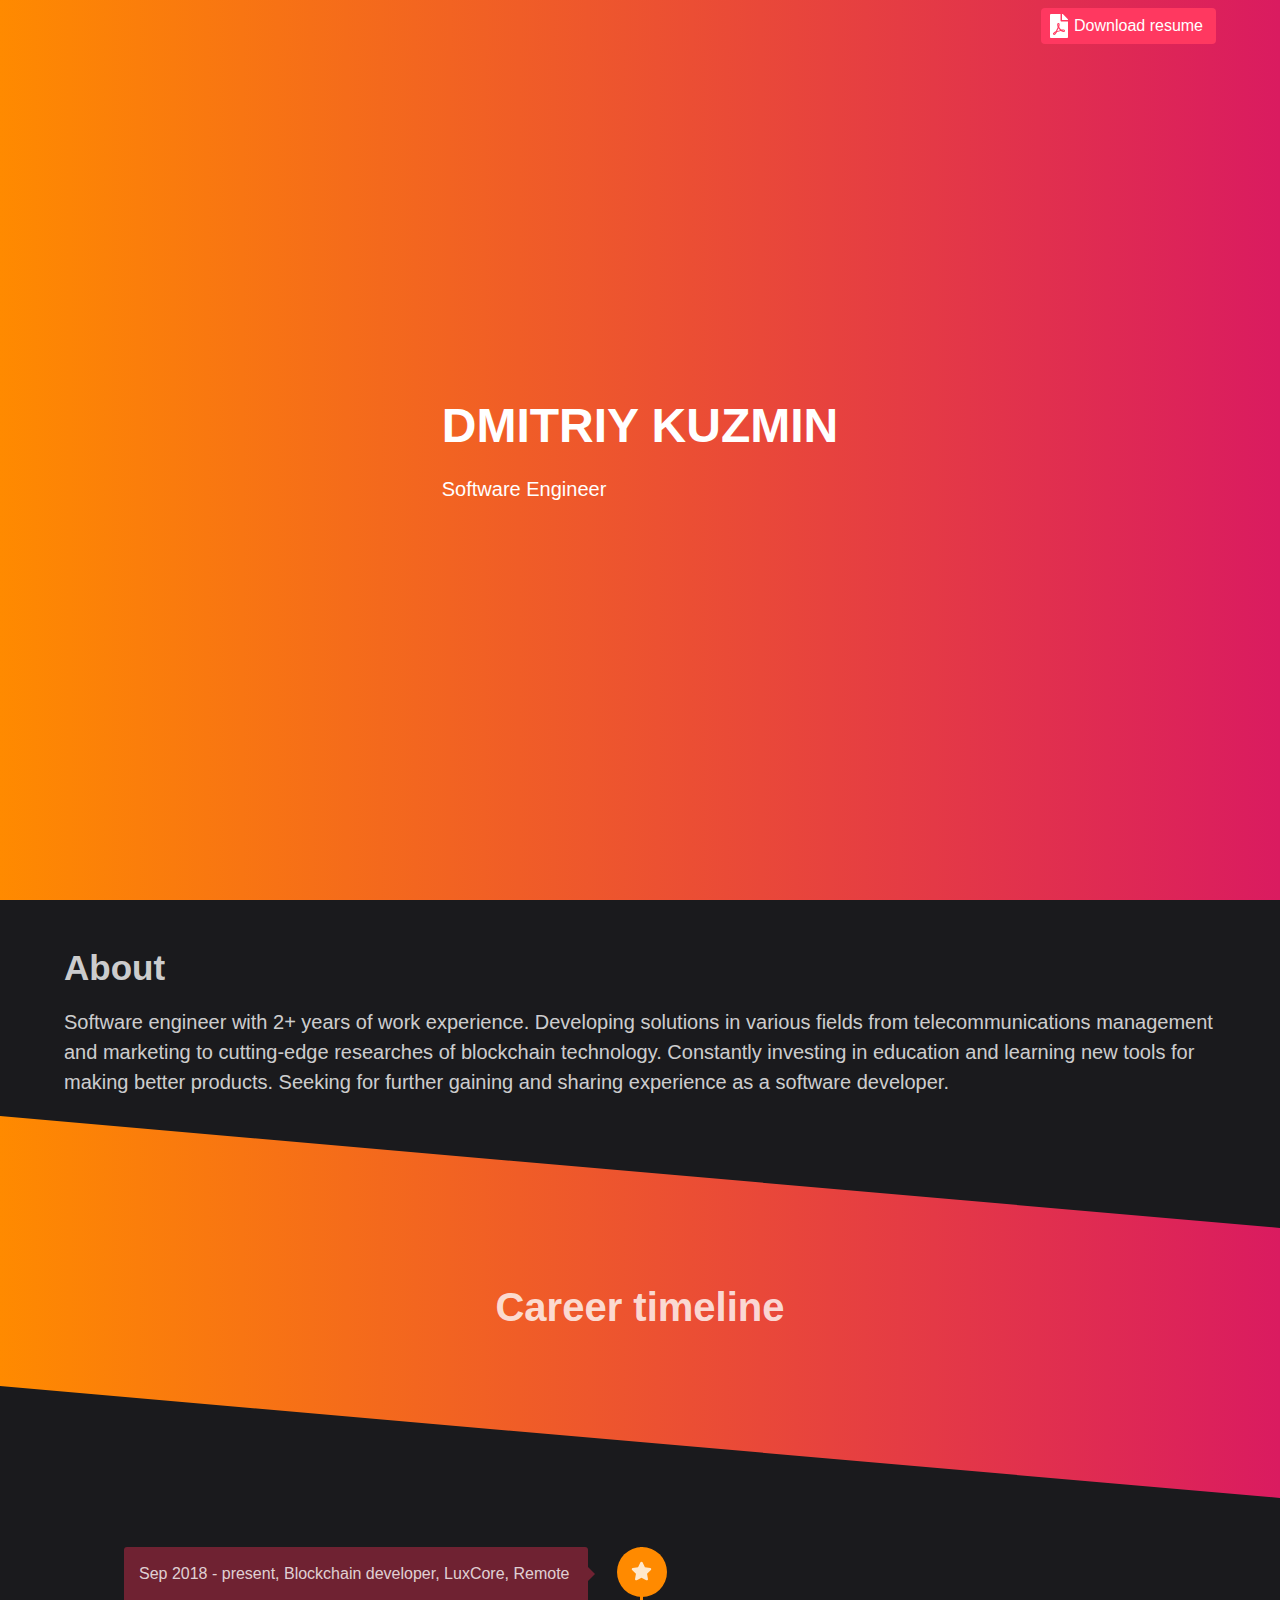
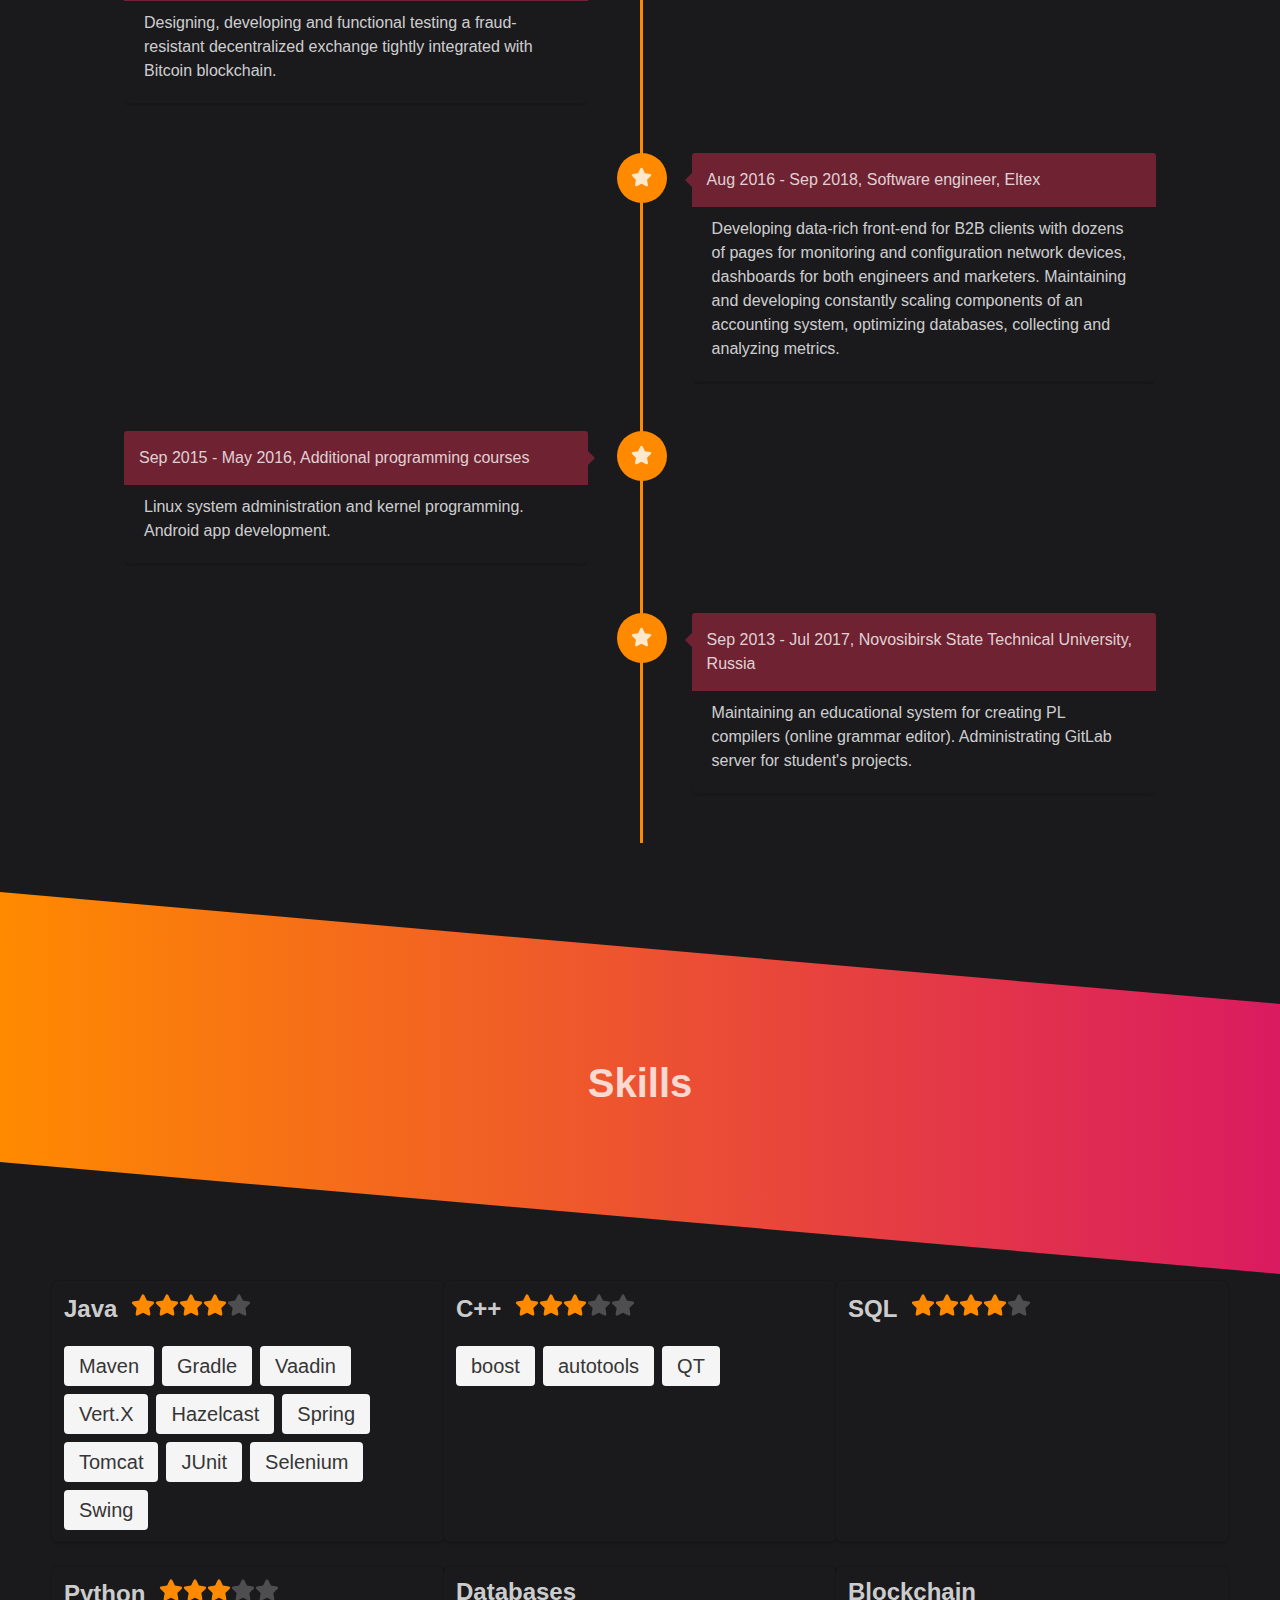
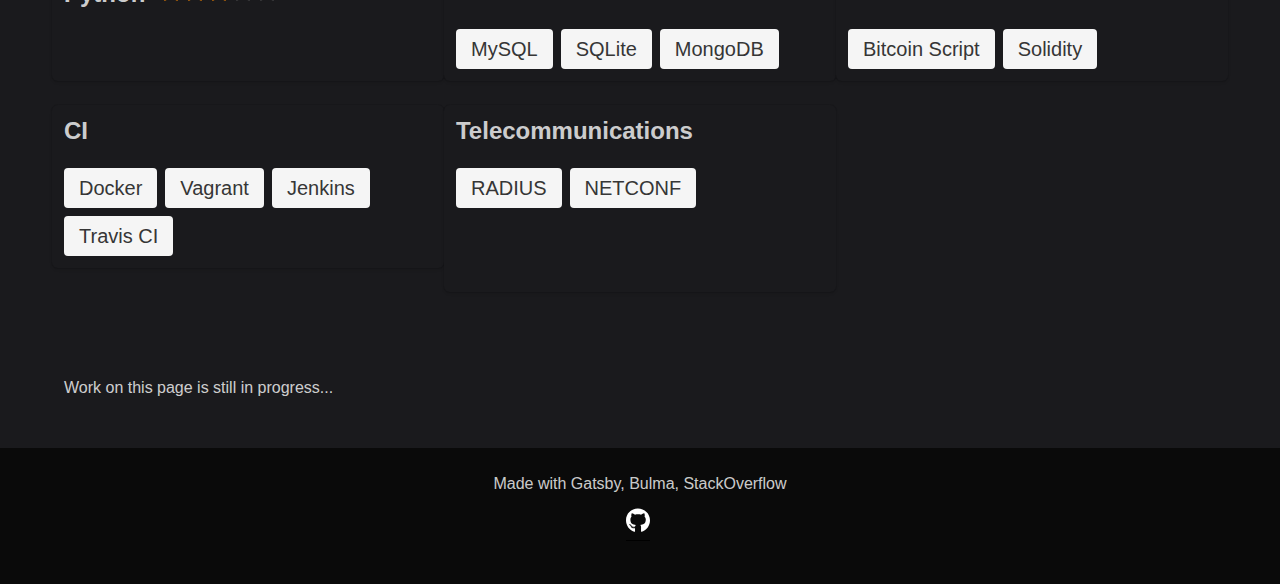
==== commit 61761378: "Deploy xotonic/xotonic.github.com to github.com/xotonic/xotonic.github.com.git:master" ====
--- a/404/index.html
+++ b/404/index.html
@@ -1,6 +1,6 @@
-<!DOCTYPE html><html lang="en"><head><meta charSet="utf-8"/><meta http-equiv="x-ua-compatible" content="ie=edge"/><meta name="viewport" content="width=device-width, initial-scale=1, shrink-to-fit=no"/><style data-href="/styles.b99e8d7b271f79a8a82a.css">/*! bulma.io v0.7.5 | MIT License | github.com/jgthms/bulma */@-webkit-keyframes spinAround{0%{-webkit-transform:rotate(0deg);transform:rotate(0deg)}to{-webkit-transform:rotate(359deg);transform:rotate(359deg)}}@keyframes spinAround{0%{-webkit-transform:rotate(0deg);transform:rotate(0deg)}to{-webkit-transform:rotate(359deg);transform:rotate(359deg)}}.breadcrumb,.button,.delete,.file,.is-unselectable,.modal-close,.pagination-ellipsis,.pagination-link,.pagination-next,.pagination-previous,.tabs{-webkit-touch-callout:none;-webkit-user-select:none;-moz-user-select:none;-ms-user-select:none;user-select:none}.navbar-link:not(.is-arrowless):after,.select:not(.is-multiple):not(.is-loading):after{border:3px solid transparent;border-radius:2px;border-right:0;border-top:0;content:" ";display:block;height:.625em;margin-top:-.4375em;pointer-events:none;position:absolute;top:50%;-webkit-transform:rotate(-45deg);transform:rotate(-45deg);-webkit-transform-origin:center;transform-origin:center;width:.625em}.block:not(:last-child),.box:not(:last-child),.breadcrumb:not(:last-child),.content:not(:last-child),.highlight:not(:last-child),.level:not(:last-child),.list:not(:last-child),.message:not(:last-child),.notification:not(:last-child),.progress:not(:last-child),.subtitle:not(:last-child),.table-container:not(:last-child),.table:not(:last-child),.tabs:not(:last-child),.title:not(:last-child){margin-bottom:1.5rem}.delete,.modal-close{-moz-appearance:none;-webkit-appearance:none;background-color:rgba(10,10,10,.2);border:none;border-radius:290486px;cursor:pointer;pointer-events:auto;display:inline-block;flex-grow:0;flex-shrink:0;font-size:0;height:20px;max-height:20px;max-width:20px;min-height:20px;min-width:20px;outline:none;position:relative;vertical-align:top;width:20px}.delete:after,.delete:before,.modal-close:after,.modal-close:before{background-color:#fff;content:"";display:block;left:50%;position:absolute;top:50%;-webkit-transform:translateX(-50%) translateY(-50%) rotate(45deg);transform:translateX(-50%) translateY(-50%) rotate(45deg);-webkit-transform-origin:center center;transform-origin:center center}.delete:before,.modal-close:before{height:2px;width:50%}.delete:after,.modal-close:after{height:50%;width:2px}.delete:focus,.delete:hover,.modal-close:focus,.modal-close:hover{background-color:rgba(10,10,10,.3)}.delete:active,.modal-close:active{background-color:rgba(10,10,10,.4)}.is-small.delete,.is-small.modal-close{height:16px;max-height:16px;max-width:16px;min-height:16px;min-width:16px;width:16px}.is-medium.delete,.is-medium.modal-close{height:24px;max-height:24px;max-width:24px;min-height:24px;min-width:24px;width:24px}.is-large.delete,.is-large.modal-close{height:32px;max-height:32px;max-width:32px;min-height:32px;min-width:32px;width:32px}.button.is-loading:after,.control.is-loading:after,.loader,.select.is-loading:after{-webkit-animation:spinAround .5s linear infinite;animation:spinAround .5s linear infinite;border-radius:290486px;border-color:transparent transparent #dbdbdb #dbdbdb;border-style:solid;border-width:2px;content:"";display:block;height:1em;position:relative;width:1em}.hero-video,.image.is-1by1 .has-ratio,.image.is-1by1 img,.image.is-1by2 .has-ratio,.image.is-1by2 img,.image.is-1by3 .has-ratio,.image.is-1by3 img,.image.is-2by1 .has-ratio,.image.is-2by1 img,.image.is-2by3 .has-ratio,.image.is-2by3 img,.image.is-3by1 .has-ratio,.image.is-3by1 img,.image.is-3by2 .has-ratio,.image.is-3by2 img,.image.is-3by4 .has-ratio,.image.is-3by4 img,.image.is-3by5 .has-ratio,.image.is-3by5 img,.image.is-4by3 .has-ratio,.image.is-4by3 img,.image.is-4by5 .has-ratio,.image.is-4by5 img,.image.is-5by3 .has-ratio,.image.is-5by3 img,.image.is-5by4 .has-ratio,.image.is-5by4 img,.image.is-9by16 .has-ratio,.image.is-9by16 img,.image.is-16by9 .has-ratio,.image.is-16by9 img,.image.is-square .has-ratio,.image.is-square img,.is-overlay,.modal,.modal-background{bottom:0;left:0;position:absolute;right:0;top:0}.button,.file-cta,.file-name,.input,.pagination-ellipsis,.pagination-link,.pagination-next,.pagination-previous,.select select,.textarea{-moz-appearance:none;-webkit-appearance:none;align-items:center;border:1px solid transparent;border-radius:4px;box-shadow:none;display:inline-flex;font-size:1rem;height:2.25em;justify-content:flex-start;line-height:1.5;padding:calc(.375em - 1px) calc(.625em - 1px);position:relative;vertical-align:top}.button:active,.button:focus,.file-cta:active,.file-cta:focus,.file-name:active,.file-name:focus,.input:active,.input:focus,.is-active.button,.is-active.file-cta,.is-active.file-name,.is-active.input,.is-active.pagination-ellipsis,.is-active.pagination-link,.is-active.pagination-next,.is-active.pagination-previous,.is-active.textarea,.is-focused.button,.is-focused.file-cta,.is-focused.file-name,.is-focused.input,.is-focused.pagination-ellipsis,.is-focused.pagination-link,.is-focused.pagination-next,.is-focused.pagination-previous,.is-focused.textarea,.pagination-ellipsis:active,.pagination-ellipsis:focus,.pagination-link:active,.pagination-link:focus,.pagination-next:active,.pagination-next:focus,.pagination-previous:active,.pagination-previous:focus,.select select.is-active,.select select.is-focused,.select select:active,.select select:focus,.textarea:active,.textarea:focus{outline:none}.button[disabled],.file-cta[disabled],.file-name[disabled],.input[disabled],.pagination-ellipsis[disabled],.pagination-link[disabled],.pagination-next[disabled],.pagination-previous[disabled],.select fieldset[disabled] select,.select select[disabled],.textarea[disabled],fieldset[disabled] .button,fieldset[disabled] .file-cta,fieldset[disabled] .file-name,fieldset[disabled] .input,fieldset[disabled] .pagination-ellipsis,fieldset[disabled] .pagination-link,fieldset[disabled] .pagination-next,fieldset[disabled] .pagination-previous,fieldset[disabled] .select select,fieldset[disabled] .textarea{cursor:not-allowed}
+<!DOCTYPE html><html lang="en"><head><meta charSet="utf-8"/><meta http-equiv="x-ua-compatible" content="ie=edge"/><meta name="viewport" content="width=device-width, initial-scale=1, shrink-to-fit=no"/><style data-href="/styles.6cfb8bd058419a3c8297.css">/*! bulma.io v0.7.5 | MIT License | github.com/jgthms/bulma */@-webkit-keyframes spinAround{0%{-webkit-transform:rotate(0deg);transform:rotate(0deg)}to{-webkit-transform:rotate(359deg);transform:rotate(359deg)}}@keyframes spinAround{0%{-webkit-transform:rotate(0deg);transform:rotate(0deg)}to{-webkit-transform:rotate(359deg);transform:rotate(359deg)}}.breadcrumb,.button,.delete,.file,.is-unselectable,.modal-close,.pagination-ellipsis,.pagination-link,.pagination-next,.pagination-previous,.tabs{-webkit-touch-callout:none;-webkit-user-select:none;-moz-user-select:none;-ms-user-select:none;user-select:none}.navbar-link:not(.is-arrowless):after,.select:not(.is-multiple):not(.is-loading):after{border:3px solid transparent;border-radius:2px;border-right:0;border-top:0;content:" ";display:block;height:.625em;margin-top:-.4375em;pointer-events:none;position:absolute;top:50%;-webkit-transform:rotate(-45deg);transform:rotate(-45deg);-webkit-transform-origin:center;transform-origin:center;width:.625em}.block:not(:last-child),.box:not(:last-child),.breadcrumb:not(:last-child),.content:not(:last-child),.highlight:not(:last-child),.level:not(:last-child),.list:not(:last-child),.message:not(:last-child),.notification:not(:last-child),.progress:not(:last-child),.subtitle:not(:last-child),.table-container:not(:last-child),.table:not(:last-child),.tabs:not(:last-child),.title:not(:last-child){margin-bottom:1.5rem}.delete,.modal-close{-moz-appearance:none;-webkit-appearance:none;background-color:rgba(10,10,10,.2);border:none;border-radius:290486px;cursor:pointer;pointer-events:auto;display:inline-block;flex-grow:0;flex-shrink:0;font-size:0;height:20px;max-height:20px;max-width:20px;min-height:20px;min-width:20px;outline:none;position:relative;vertical-align:top;width:20px}.delete:after,.delete:before,.modal-close:after,.modal-close:before{background-color:#fff;content:"";display:block;left:50%;position:absolute;top:50%;-webkit-transform:translateX(-50%) translateY(-50%) rotate(45deg);transform:translateX(-50%) translateY(-50%) rotate(45deg);-webkit-transform-origin:center center;transform-origin:center center}.delete:before,.modal-close:before{height:2px;width:50%}.delete:after,.modal-close:after{height:50%;width:2px}.delete:focus,.delete:hover,.modal-close:focus,.modal-close:hover{background-color:rgba(10,10,10,.3)}.delete:active,.modal-close:active{background-color:rgba(10,10,10,.4)}.is-small.delete,.is-small.modal-close{height:16px;max-height:16px;max-width:16px;min-height:16px;min-width:16px;width:16px}.is-medium.delete,.is-medium.modal-close{height:24px;max-height:24px;max-width:24px;min-height:24px;min-width:24px;width:24px}.is-large.delete,.is-large.modal-close{height:32px;max-height:32px;max-width:32px;min-height:32px;min-width:32px;width:32px}.button.is-loading:after,.control.is-loading:after,.loader,.select.is-loading:after{-webkit-animation:spinAround .5s linear infinite;animation:spinAround .5s linear infinite;border-radius:290486px;border-color:transparent transparent #dbdbdb #dbdbdb;border-style:solid;border-width:2px;content:"";display:block;height:1em;position:relative;width:1em}.hero-video,.image.is-1by1 .has-ratio,.image.is-1by1 img,.image.is-1by2 .has-ratio,.image.is-1by2 img,.image.is-1by3 .has-ratio,.image.is-1by3 img,.image.is-2by1 .has-ratio,.image.is-2by1 img,.image.is-2by3 .has-ratio,.image.is-2by3 img,.image.is-3by1 .has-ratio,.image.is-3by1 img,.image.is-3by2 .has-ratio,.image.is-3by2 img,.image.is-3by4 .has-ratio,.image.is-3by4 img,.image.is-3by5 .has-ratio,.image.is-3by5 img,.image.is-4by3 .has-ratio,.image.is-4by3 img,.image.is-4by5 .has-ratio,.image.is-4by5 img,.image.is-5by3 .has-ratio,.image.is-5by3 img,.image.is-5by4 .has-ratio,.image.is-5by4 img,.image.is-9by16 .has-ratio,.image.is-9by16 img,.image.is-16by9 .has-ratio,.image.is-16by9 img,.image.is-square .has-ratio,.image.is-square img,.is-overlay,.modal,.modal-background{bottom:0;left:0;position:absolute;right:0;top:0}.button,.file-cta,.file-name,.input,.pagination-ellipsis,.pagination-link,.pagination-next,.pagination-previous,.select select,.textarea{-moz-appearance:none;-webkit-appearance:none;align-items:center;border:1px solid transparent;border-radius:4px;box-shadow:none;display:inline-flex;font-size:1rem;height:2.25em;justify-content:flex-start;line-height:1.5;padding:calc(.375em - 1px) calc(.625em - 1px);position:relative;vertical-align:top}.button:active,.button:focus,.file-cta:active,.file-cta:focus,.file-name:active,.file-name:focus,.input:active,.input:focus,.is-active.button,.is-active.file-cta,.is-active.file-name,.is-active.input,.is-active.pagination-ellipsis,.is-active.pagination-link,.is-active.pagination-next,.is-active.pagination-previous,.is-active.textarea,.is-focused.button,.is-focused.file-cta,.is-focused.file-name,.is-focused.input,.is-focused.pagination-ellipsis,.is-focused.pagination-link,.is-focused.pagination-next,.is-focused.pagination-previous,.is-focused.textarea,.pagination-ellipsis:active,.pagination-ellipsis:focus,.pagination-link:active,.pagination-link:focus,.pagination-next:active,.pagination-next:focus,.pagination-previous:active,.pagination-previous:focus,.select select.is-active,.select select.is-focused,.select select:active,.select select:focus,.textarea:active,.textarea:focus{outline:none}.button[disabled],.file-cta[disabled],.file-name[disabled],.input[disabled],.pagination-ellipsis[disabled],.pagination-link[disabled],.pagination-next[disabled],.pagination-previous[disabled],.select fieldset[disabled] select,.select select[disabled],.textarea[disabled],fieldset[disabled] .button,fieldset[disabled] .file-cta,fieldset[disabled] .file-name,fieldset[disabled] .input,fieldset[disabled] .pagination-ellipsis,fieldset[disabled] .pagination-link,fieldset[disabled] .pagination-next,fieldset[disabled] .pagination-previous,fieldset[disabled] .select select,fieldset[disabled] .textarea{cursor:not-allowed}
 
-/*! minireset.css v0.0.4 | MIT License | github.com/jgthms/minireset.css */blockquote,body,dd,dl,dt,fieldset,figure,h1,h2,h3,h4,h5,h6,hr,html,iframe,legend,li,ol,p,pre,textarea,ul{margin:0;padding:0}h1,h2,h3,h4,h5,h6{font-size:100%;font-weight:400}ul{list-style:none}button,input,select,textarea{margin:0}html{box-sizing:border-box}*,:after,:before{box-sizing:inherit}embed,iframe,img,object,video{height:auto;max-width:100%}audio{max-width:100%}iframe{border:0}table{border-collapse:collapse;border-spacing:0}td,th{padding:0}td:not([align]),th:not([align]){text-align:left}html{background-color:#1a1a1d;font-size:16px;-moz-osx-font-smoothing:grayscale;-webkit-font-smoothing:antialiased;min-width:300px;overflow-x:hidden;overflow-y:scroll;text-rendering:optimizeLegibility;-webkit-text-size-adjust:100%;-ms-text-size-adjust:100%;text-size-adjust:100%}article,aside,figure,footer,header,hgroup,section{display:block}body,button,input,select,textarea{font-family:BlinkMacSystemFont,-apple-system,Segoe UI,Roboto,Oxygen,Ubuntu,Cantarell,Fira Sans,Droid Sans,Helvetica Neue,Helvetica,Arial,sans-serif}code,pre{-moz-osx-font-smoothing:auto;-webkit-font-smoothing:auto;font-family:monospace}body{color:hsla(0,0%,100%,.8);font-size:1em;font-weight:400;line-height:1.5}a{color:#3273dc;cursor:pointer;text-decoration:none}a strong{color:currentColor}a:hover{color:#363636}code{color:#ff3860;font-size:.875em;font-weight:400;padding:.25em .5em}code,hr{background-color:#1a1a1d}hr{border:none;display:block;height:2px;margin:1.5rem 0}img{height:auto;max-width:100%}input[type=checkbox],input[type=radio]{vertical-align:baseline}small{font-size:.875em}span{font-style:inherit;font-weight:inherit}strong{color:hsla(0,0%,100%,.8);font-weight:700}fieldset{border:none}pre{-webkit-overflow-scrolling:touch;background-color:#1a1a1d;color:hsla(0,0%,100%,.8);font-size:.875em;overflow-x:auto;padding:1.25rem 1.5rem;white-space:pre;word-wrap:normal}pre code{background-color:transparent;color:currentColor;font-size:1em;padding:0}table td,table th{vertical-align:top}table td:not([align]),table th:not([align]){text-align:left}table th{color:hsla(0,0%,100%,.8)}.is-clearfix:after{clear:both;content:" ";display:table}.is-pulled-left{float:left!important}.is-pulled-right{float:right!important}.is-clipped{overflow:hidden!important}.is-size-1{font-size:3rem!important}.is-size-2{font-size:2.5rem!important}.is-size-3{font-size:2rem!important}.is-size-4{font-size:1.5rem!important}.is-size-5{font-size:1.25rem!important}.is-size-6{font-size:1rem!important}.is-size-7{font-size:.75rem!important}@media screen and (max-width:768px){.is-size-1-mobile{font-size:3rem!important}.is-size-2-mobile{font-size:2.5rem!important}.is-size-3-mobile{font-size:2rem!important}.is-size-4-mobile{font-size:1.5rem!important}.is-size-5-mobile{font-size:1.25rem!important}.is-size-6-mobile{font-size:1rem!important}.is-size-7-mobile{font-size:.75rem!important}}@media print,screen and (min-width:769px){.is-size-1-tablet{font-size:3rem!important}.is-size-2-tablet{font-size:2.5rem!important}.is-size-3-tablet{font-size:2rem!important}.is-size-4-tablet{font-size:1.5rem!important}.is-size-5-tablet{font-size:1.25rem!important}.is-size-6-tablet{font-size:1rem!important}.is-size-7-tablet{font-size:.75rem!important}}@media screen and (max-width:1023px){.is-size-1-touch{font-size:3rem!important}.is-size-2-touch{font-size:2.5rem!important}.is-size-3-touch{font-size:2rem!important}.is-size-4-touch{font-size:1.5rem!important}.is-size-5-touch{font-size:1.25rem!important}.is-size-6-touch{font-size:1rem!important}.is-size-7-touch{font-size:.75rem!important}}@media screen and (min-width:1024px){.is-size-1-desktop{font-size:3rem!important}.is-size-2-desktop{font-size:2.5rem!important}.is-size-3-desktop{font-size:2rem!important}.is-size-4-desktop{font-size:1.5rem!important}.is-size-5-desktop{font-size:1.25rem!important}.is-size-6-desktop{font-size:1rem!important}.is-size-7-desktop{font-size:.75rem!important}}@media screen and (min-width:1216px){.is-size-1-widescreen{font-size:3rem!important}.is-size-2-widescreen{font-size:2.5rem!important}.is-size-3-widescreen{font-size:2rem!important}.is-size-4-widescreen{font-size:1.5rem!important}.is-size-5-widescreen{font-size:1.25rem!important}.is-size-6-widescreen{font-size:1rem!important}.is-size-7-widescreen{font-size:.75rem!important}}@media screen and (min-width:1408px){.is-size-1-fullhd{font-size:3rem!important}.is-size-2-fullhd{font-size:2.5rem!important}.is-size-3-fullhd{font-size:2rem!important}.is-size-4-fullhd{font-size:1.5rem!important}.is-size-5-fullhd{font-size:1.25rem!important}.is-size-6-fullhd{font-size:1rem!important}.is-size-7-fullhd{font-size:.75rem!important}}.has-text-centered{text-align:center!important}.has-text-justified{text-align:justify!important}.has-text-left{text-align:left!important}.has-text-right{text-align:right!important}@media screen and (max-width:768px){.has-text-centered-mobile{text-align:center!important}}@media print,screen and (min-width:769px){.has-text-centered-tablet{text-align:center!important}}@media screen and (min-width:769px) and (max-width:1023px){.has-text-centered-tablet-only{text-align:center!important}}@media screen and (max-width:1023px){.has-text-centered-touch{text-align:center!important}}@media screen and (min-width:1024px){.has-text-centered-desktop{text-align:center!important}}@media screen and (min-width:1024px) and (max-width:1215px){.has-text-centered-desktop-only{text-align:center!important}}@media screen and (min-width:1216px){.has-text-centered-widescreen{text-align:center!important}}@media screen and (min-width:1216px) and (max-width:1407px){.has-text-centered-widescreen-only{text-align:center!important}}@media screen and (min-width:1408px){.has-text-centered-fullhd{text-align:center!important}}@media screen and (max-width:768px){.has-text-justified-mobile{text-align:justify!important}}@media print,screen and (min-width:769px){.has-text-justified-tablet{text-align:justify!important}}@media screen and (min-width:769px) and (max-width:1023px){.has-text-justified-tablet-only{text-align:justify!important}}@media screen and (max-width:1023px){.has-text-justified-touch{text-align:justify!important}}@media screen and (min-width:1024px){.has-text-justified-desktop{text-align:justify!important}}@media screen and (min-width:1024px) and (max-width:1215px){.has-text-justified-desktop-only{text-align:justify!important}}@media screen and (min-width:1216px){.has-text-justified-widescreen{text-align:justify!important}}@media screen and (min-width:1216px) and (max-width:1407px){.has-text-justified-widescreen-only{text-align:justify!important}}@media screen and (min-width:1408px){.has-text-justified-fullhd{text-align:justify!important}}@media screen and (max-width:768px){.has-text-left-mobile{text-align:left!important}}@media print,screen and (min-width:769px){.has-text-left-tablet{text-align:left!important}}@media screen and (min-width:769px) and (max-width:1023px){.has-text-left-tablet-only{text-align:left!important}}@media screen and (max-width:1023px){.has-text-left-touch{text-align:left!important}}@media screen and (min-width:1024px){.has-text-left-desktop{text-align:left!important}}@media screen and (min-width:1024px) and (max-width:1215px){.has-text-left-desktop-only{text-align:left!important}}@media screen and (min-width:1216px){.has-text-left-widescreen{text-align:left!important}}@media screen and (min-width:1216px) and (max-width:1407px){.has-text-left-widescreen-only{text-align:left!important}}@media screen and (min-width:1408px){.has-text-left-fullhd{text-align:left!important}}@media screen and (max-width:768px){.has-text-right-mobile{text-align:right!important}}@media print,screen and (min-width:769px){.has-text-right-tablet{text-align:right!important}}@media screen and (min-width:769px) and (max-width:1023px){.has-text-right-tablet-only{text-align:right!important}}@media screen and (max-width:1023px){.has-text-right-touch{text-align:right!important}}@media screen and (min-width:1024px){.has-text-right-desktop{text-align:right!important}}@media screen and (min-width:1024px) and (max-width:1215px){.has-text-right-desktop-only{text-align:right!important}}@media screen and (min-width:1216px){.has-text-right-widescreen{text-align:right!important}}@media screen and (min-width:1216px) and (max-width:1407px){.has-text-right-widescreen-only{text-align:right!important}}@media screen and (min-width:1408px){.has-text-right-fullhd{text-align:right!important}}.is-capitalized{text-transform:capitalize!important}.is-lowercase{text-transform:lowercase!important}.is-uppercase{text-transform:uppercase!important}.is-italic{font-style:italic!important}.has-text-white{color:#fff!important}a.has-text-white:focus,a.has-text-white:hover{color:#e6e6e6!important}.has-background-white{background-color:#fff!important}.has-text-black{color:#0a0a0a!important}a.has-text-black:focus,a.has-text-black:hover{color:#000!important}.has-background-black{background-color:#0a0a0a!important}.has-text-light{color:#f5f5f5!important}a.has-text-light:focus,a.has-text-light:hover{color:#dbdbdb!important}.has-background-light{background-color:#f5f5f5!important}.has-text-dark{color:#363636!important}a.has-text-dark:focus,a.has-text-dark:hover{color:#1c1c1c!important}.has-background-dark{background-color:#363636!important}.has-text-primary{color:#00d1b2!important}a.has-text-primary:focus,a.has-text-primary:hover{color:#009e86!important}.has-background-primary{background-color:#00d1b2!important}.has-text-link{color:#3273dc!important}a.has-text-link:focus,a.has-text-link:hover{color:#205bbc!important}.has-background-link{background-color:#3273dc!important}.has-text-info{color:#209cee!important}a.has-text-info:focus,a.has-text-info:hover{color:#0f81cc!important}.has-background-info{background-color:#209cee!important}.has-text-success{color:#23d160!important}a.has-text-success:focus,a.has-text-success:hover{color:#1ca64c!important}.has-background-success{background-color:#23d160!important}.has-text-warning{color:#ffdd57!important}a.has-text-warning:focus,a.has-text-warning:hover{color:#ffd324!important}.has-background-warning{background-color:#ffdd57!important}.has-text-danger{color:#ff3860!important}a.has-text-danger:focus,a.has-text-danger:hover{color:#ff0537!important}.has-background-danger{background-color:#ff3860!important}.has-text-black-bis{color:#121212!important}.has-background-black-bis{background-color:#121212!important}.has-text-black-ter{color:#242424!important}.has-background-black-ter{background-color:#242424!important}.has-text-grey-darker{color:#363636!important}.has-background-grey-darker{background-color:#363636!important}.has-text-grey-dark{color:#4a4a4a!important}.has-background-grey-dark{background-color:#4a4a4a!important}.has-text-grey{color:#7a7a7a!important}.has-background-grey{background-color:#7a7a7a!important}.has-text-grey-light{color:#b5b5b5!important}.has-background-grey-light{background-color:#b5b5b5!important}.has-text-grey-lighter{color:#dbdbdb!important}.has-background-grey-lighter{background-color:#dbdbdb!important}.has-text-white-ter{color:#f5f5f5!important}.has-background-white-ter{background-color:#f5f5f5!important}.has-text-white-bis{color:#fafafa!important}.has-background-white-bis{background-color:#fafafa!important}.has-text-weight-light{font-weight:300!important}.has-text-weight-normal{font-weight:400!important}.has-text-weight-medium{font-weight:500!important}.has-text-weight-semibold{font-weight:600!important}.has-text-weight-bold{font-weight:700!important}.is-family-primary,.is-family-sans-serif,.is-family-secondary{font-family:BlinkMacSystemFont,-apple-system,Segoe UI,Roboto,Oxygen,Ubuntu,Cantarell,Fira Sans,Droid Sans,Helvetica Neue,Helvetica,Arial,sans-serif!important}.is-family-code,.is-family-monospace{font-family:monospace!important}.is-block{display:block!important}@media screen and (max-width:768px){.is-block-mobile{display:block!important}}@media print,screen and (min-width:769px){.is-block-tablet{display:block!important}}@media screen and (min-width:769px) and (max-width:1023px){.is-block-tablet-only{display:block!important}}@media screen and (max-width:1023px){.is-block-touch{display:block!important}}@media screen and (min-width:1024px){.is-block-desktop{display:block!important}}@media screen and (min-width:1024px) and (max-width:1215px){.is-block-desktop-only{display:block!important}}@media screen and (min-width:1216px){.is-block-widescreen{display:block!important}}@media screen and (min-width:1216px) and (max-width:1407px){.is-block-widescreen-only{display:block!important}}@media screen and (min-width:1408px){.is-block-fullhd{display:block!important}}.is-flex{display:flex!important}@media screen and (max-width:768px){.is-flex-mobile{display:flex!important}}@media print,screen and (min-width:769px){.is-flex-tablet{display:flex!important}}@media screen and (min-width:769px) and (max-width:1023px){.is-flex-tablet-only{display:flex!important}}@media screen and (max-width:1023px){.is-flex-touch{display:flex!important}}@media screen and (min-width:1024px){.is-flex-desktop{display:flex!important}}@media screen and (min-width:1024px) and (max-width:1215px){.is-flex-desktop-only{display:flex!important}}@media screen and (min-width:1216px){.is-flex-widescreen{display:flex!important}}@media screen and (min-width:1216px) and (max-width:1407px){.is-flex-widescreen-only{display:flex!important}}@media screen and (min-width:1408px){.is-flex-fullhd{display:flex!important}}.is-inline{display:inline!important}@media screen and (max-width:768px){.is-inline-mobile{display:inline!important}}@media print,screen and (min-width:769px){.is-inline-tablet{display:inline!important}}@media screen and (min-width:769px) and (max-width:1023px){.is-inline-tablet-only{display:inline!important}}@media screen and (max-width:1023px){.is-inline-touch{display:inline!important}}@media screen and (min-width:1024px){.is-inline-desktop{display:inline!important}}@media screen and (min-width:1024px) and (max-width:1215px){.is-inline-desktop-only{display:inline!important}}@media screen and (min-width:1216px){.is-inline-widescreen{display:inline!important}}@media screen and (min-width:1216px) and (max-width:1407px){.is-inline-widescreen-only{display:inline!important}}@media screen and (min-width:1408px){.is-inline-fullhd{display:inline!important}}.is-inline-block{display:inline-block!important}@media screen and (max-width:768px){.is-inline-block-mobile{display:inline-block!important}}@media print,screen and (min-width:769px){.is-inline-block-tablet{display:inline-block!important}}@media screen and (min-width:769px) and (max-width:1023px){.is-inline-block-tablet-only{display:inline-block!important}}@media screen and (max-width:1023px){.is-inline-block-touch{display:inline-block!important}}@media screen and (min-width:1024px){.is-inline-block-desktop{display:inline-block!important}}@media screen and (min-width:1024px) and (max-width:1215px){.is-inline-block-desktop-only{display:inline-block!important}}@media screen and (min-width:1216px){.is-inline-block-widescreen{display:inline-block!important}}@media screen and (min-width:1216px) and (max-width:1407px){.is-inline-block-widescreen-only{display:inline-block!important}}@media screen and (min-width:1408px){.is-inline-block-fullhd{display:inline-block!important}}.is-inline-flex{display:inline-flex!important}@media screen and (max-width:768px){.is-inline-flex-mobile{display:inline-flex!important}}@media print,screen and (min-width:769px){.is-inline-flex-tablet{display:inline-flex!important}}@media screen and (min-width:769px) and (max-width:1023px){.is-inline-flex-tablet-only{display:inline-flex!important}}@media screen and (max-width:1023px){.is-inline-flex-touch{display:inline-flex!important}}@media screen and (min-width:1024px){.is-inline-flex-desktop{display:inline-flex!important}}@media screen and (min-width:1024px) and (max-width:1215px){.is-inline-flex-desktop-only{display:inline-flex!important}}@media screen and (min-width:1216px){.is-inline-flex-widescreen{display:inline-flex!important}}@media screen and (min-width:1216px) and (max-width:1407px){.is-inline-flex-widescreen-only{display:inline-flex!important}}@media screen and (min-width:1408px){.is-inline-flex-fullhd{display:inline-flex!important}}.is-hidden{display:none!important}.is-sr-only{border:none!important;clip:rect(0,0,0,0)!important;height:.01em!important;overflow:hidden!important;padding:0!important;position:absolute!important;white-space:nowrap!important;width:.01em!important}@media screen and (max-width:768px){.is-hidden-mobile{display:none!important}}@media print,screen and (min-width:769px){.is-hidden-tablet{display:none!important}}@media screen and (min-width:769px) and (max-width:1023px){.is-hidden-tablet-only{display:none!important}}@media screen and (max-width:1023px){.is-hidden-touch{display:none!important}}@media screen and (min-width:1024px){.is-hidden-desktop{display:none!important}}@media screen and (min-width:1024px) and (max-width:1215px){.is-hidden-desktop-only{display:none!important}}@media screen and (min-width:1216px){.is-hidden-widescreen{display:none!important}}@media screen and (min-width:1216px) and (max-width:1407px){.is-hidden-widescreen-only{display:none!important}}@media screen and (min-width:1408px){.is-hidden-fullhd{display:none!important}}.is-invisible{visibility:hidden!important}@media screen and (max-width:768px){.is-invisible-mobile{visibility:hidden!important}}@media print,screen and (min-width:769px){.is-invisible-tablet{visibility:hidden!important}}@media screen and (min-width:769px) and (max-width:1023px){.is-invisible-tablet-only{visibility:hidden!important}}@media screen and (max-width:1023px){.is-invisible-touch{visibility:hidden!important}}@media screen and (min-width:1024px){.is-invisible-desktop{visibility:hidden!important}}@media screen and (min-width:1024px) and (max-width:1215px){.is-invisible-desktop-only{visibility:hidden!important}}@media screen and (min-width:1216px){.is-invisible-widescreen{visibility:hidden!important}}@media screen and (min-width:1216px) and (max-width:1407px){.is-invisible-widescreen-only{visibility:hidden!important}}@media screen and (min-width:1408px){.is-invisible-fullhd{visibility:hidden!important}}.is-marginless{margin:0!important}.is-paddingless{padding:0!important}.is-radiusless{border-radius:0!important}.is-shadowless{box-shadow:none!important}.is-relative{position:relative!important}.box{background-color:#1a1a1d;border-radius:6px;box-shadow:0 2px 3px rgba(10,10,10,.1),0 0 0 1px rgba(10,10,10,.1);color:hsla(0,0%,100%,.8);display:block;padding:1.25rem}a.box:focus,a.box:hover{box-shadow:0 2px 3px rgba(10,10,10,.1),0 0 0 1px #3273dc}a.box:active{box-shadow:inset 0 1px 2px rgba(10,10,10,.2),0 0 0 1px #3273dc}.button{background-color:#fff;border-color:#dbdbdb;border-width:1px;color:#363636;cursor:pointer;justify-content:center;padding:calc(.375em - 1px) .75em;text-align:center;white-space:nowrap}.button strong{color:inherit}.button .icon,.button .icon.is-large,.button .icon.is-medium,.button .icon.is-small{height:1.5em;width:1.5em}.button .icon:first-child:not(:last-child){margin-left:calc(-.375em - 1px);margin-right:.1875em}.button .icon:last-child:not(:first-child){margin-left:.1875em;margin-right:calc(-.375em - 1px)}.button .icon:first-child:last-child{margin-left:calc(-.375em - 1px);margin-right:calc(-.375em - 1px)}.button.is-hovered,.button:hover{border-color:#b5b5b5;color:#363636}.button.is-focused,.button:focus{border-color:#3273dc;color:#363636}.button.is-focused:not(:active),.button:focus:not(:active){box-shadow:0 0 0 .125em rgba(50,115,220,.25)}.button.is-active,.button:active{border-color:#4a4a4a;color:#363636}.button.is-text{background-color:transparent;border-color:transparent;color:hsla(0,0%,100%,.8);text-decoration:underline}.button.is-text.is-focused,.button.is-text.is-hovered,.button.is-text:focus,.button.is-text:hover{background-color:#1a1a1d;color:hsla(0,0%,100%,.8)}.button.is-text.is-active,.button.is-text:active{background-color:#0e0e10;color:hsla(0,0%,100%,.8)}.button.is-text[disabled],fieldset[disabled] .button.is-text{background-color:transparent;border-color:transparent;box-shadow:none}.button.is-white{background-color:#fff;border-color:transparent;color:#0a0a0a}.button.is-white.is-hovered,.button.is-white:hover{background-color:#f9f9f9;border-color:transparent;color:#0a0a0a}.button.is-white.is-focused,.button.is-white:focus{border-color:transparent;color:#0a0a0a}.button.is-white.is-focused:not(:active),.button.is-white:focus:not(:active){box-shadow:0 0 0 .125em hsla(0,0%,100%,.25)}.button.is-white.is-active,.button.is-white:active{background-color:#f2f2f2;border-color:transparent;color:#0a0a0a}.button.is-white[disabled],fieldset[disabled] .button.is-white{background-color:#fff;border-color:transparent;box-shadow:none}.button.is-white.is-inverted{background-color:#0a0a0a;color:#fff}.button.is-white.is-inverted.is-hovered,.button.is-white.is-inverted:hover{background-color:#000}.button.is-white.is-inverted[disabled],fieldset[disabled] .button.is-white.is-inverted{background-color:#0a0a0a;border-color:transparent;box-shadow:none;color:#fff}.button.is-white.is-loading:after{border-color:transparent transparent #0a0a0a #0a0a0a!important}.button.is-white.is-outlined{background-color:transparent;border-color:#fff;color:#fff}.button.is-white.is-outlined.is-focused,.button.is-white.is-outlined.is-hovered,.button.is-white.is-outlined:focus,.button.is-white.is-outlined:hover{background-color:#fff;border-color:#fff;color:#0a0a0a}.button.is-white.is-outlined.is-loading:after{border-color:transparent transparent #fff #fff!important}.button.is-white.is-outlined.is-loading.is-focused:after,.button.is-white.is-outlined.is-loading.is-hovered:after,.button.is-white.is-outlined.is-loading:focus:after,.button.is-white.is-outlined.is-loading:hover:after{border-color:transparent transparent #0a0a0a #0a0a0a!important}.button.is-white.is-outlined[disabled],fieldset[disabled] .button.is-white.is-outlined{background-color:transparent;border-color:#fff;box-shadow:none;color:#fff}.button.is-white.is-inverted.is-outlined{background-color:transparent;border-color:#0a0a0a;color:#0a0a0a}.button.is-white.is-inverted.is-outlined.is-focused,.button.is-white.is-inverted.is-outlined.is-hovered,.button.is-white.is-inverted.is-outlined:focus,.button.is-white.is-inverted.is-outlined:hover{background-color:#0a0a0a;color:#fff}.button.is-white.is-inverted.is-outlined.is-loading.is-focused:after,.button.is-white.is-inverted.is-outlined.is-loading.is-hovered:after,.button.is-white.is-inverted.is-outlined.is-loading:focus:after,.button.is-white.is-inverted.is-outlined.is-loading:hover:after{border-color:transparent transparent #fff #fff!important}.button.is-white.is-inverted.is-outlined[disabled],fieldset[disabled] .button.is-white.is-inverted.is-outlined{background-color:transparent;border-color:#0a0a0a;box-shadow:none;color:#0a0a0a}.button.is-black{background-color:#0a0a0a;border-color:transparent;color:#fff}.button.is-black.is-hovered,.button.is-black:hover{background-color:#040404;border-color:transparent;color:#fff}.button.is-black.is-focused,.button.is-black:focus{border-color:transparent;color:#fff}.button.is-black.is-focused:not(:active),.button.is-black:focus:not(:active){box-shadow:0 0 0 .125em rgba(10,10,10,.25)}.button.is-black.is-active,.button.is-black:active{background-color:#000;border-color:transparent;color:#fff}.button.is-black[disabled],fieldset[disabled] .button.is-black{background-color:#0a0a0a;border-color:transparent;box-shadow:none}.button.is-black.is-inverted{background-color:#fff;color:#0a0a0a}.button.is-black.is-inverted.is-hovered,.button.is-black.is-inverted:hover{background-color:#f2f2f2}.button.is-black.is-inverted[disabled],fieldset[disabled] .button.is-black.is-inverted{background-color:#fff;border-color:transparent;box-shadow:none;color:#0a0a0a}.button.is-black.is-loading:after{border-color:transparent transparent #fff #fff!important}.button.is-black.is-outlined{background-color:transparent;border-color:#0a0a0a;color:#0a0a0a}.button.is-black.is-outlined.is-focused,.button.is-black.is-outlined.is-hovered,.button.is-black.is-outlined:focus,.button.is-black.is-outlined:hover{background-color:#0a0a0a;border-color:#0a0a0a;color:#fff}.button.is-black.is-outlined.is-loading:after{border-color:transparent transparent #0a0a0a #0a0a0a!important}.button.is-black.is-outlined.is-loading.is-focused:after,.button.is-black.is-outlined.is-loading.is-hovered:after,.button.is-black.is-outlined.is-loading:focus:after,.button.is-black.is-outlined.is-loading:hover:after{border-color:transparent transparent #fff #fff!important}.button.is-black.is-outlined[disabled],fieldset[disabled] .button.is-black.is-outlined{background-color:transparent;border-color:#0a0a0a;box-shadow:none;color:#0a0a0a}.button.is-black.is-inverted.is-outlined{background-color:transparent;border-color:#fff;color:#fff}.button.is-black.is-inverted.is-outlined.is-focused,.button.is-black.is-inverted.is-outlined.is-hovered,.button.is-black.is-inverted.is-outlined:focus,.button.is-black.is-inverted.is-outlined:hover{background-color:#fff;color:#0a0a0a}.button.is-black.is-inverted.is-outlined.is-loading.is-focused:after,.button.is-black.is-inverted.is-outlined.is-loading.is-hovered:after,.button.is-black.is-inverted.is-outlined.is-loading:focus:after,.button.is-black.is-inverted.is-outlined.is-loading:hover:after{border-color:transparent transparent #0a0a0a #0a0a0a!important}.button.is-black.is-inverted.is-outlined[disabled],fieldset[disabled] .button.is-black.is-inverted.is-outlined{background-color:transparent;border-color:#fff;box-shadow:none;color:#fff}.button.is-light{background-color:#f5f5f5;border-color:transparent;color:#363636}.button.is-light.is-hovered,.button.is-light:hover{background-color:#eee;border-color:transparent;color:#363636}.button.is-light.is-focused,.button.is-light:focus{border-color:transparent;color:#363636}.button.is-light.is-focused:not(:active),.button.is-light:focus:not(:active){box-shadow:0 0 0 .125em hsla(0,0%,96.1%,.25)}.button.is-light.is-active,.button.is-light:active{background-color:#e8e8e8;border-color:transparent;color:#363636}.button.is-light[disabled],fieldset[disabled] .button.is-light{background-color:#f5f5f5;border-color:transparent;box-shadow:none}.button.is-light.is-inverted{background-color:#363636;color:#f5f5f5}.button.is-light.is-inverted.is-hovered,.button.is-light.is-inverted:hover{background-color:#292929}.button.is-light.is-inverted[disabled],fieldset[disabled] .button.is-light.is-inverted{background-color:#363636;border-color:transparent;box-shadow:none;color:#f5f5f5}.button.is-light.is-loading:after{border-color:transparent transparent #363636 #363636!important}.button.is-light.is-outlined{background-color:transparent;border-color:#f5f5f5;color:#f5f5f5}.button.is-light.is-outlined.is-focused,.button.is-light.is-outlined.is-hovered,.button.is-light.is-outlined:focus,.button.is-light.is-outlined:hover{background-color:#f5f5f5;border-color:#f5f5f5;color:#363636}.button.is-light.is-outlined.is-loading:after{border-color:transparent transparent #f5f5f5 #f5f5f5!important}.button.is-light.is-outlined.is-loading.is-focused:after,.button.is-light.is-outlined.is-loading.is-hovered:after,.button.is-light.is-outlined.is-loading:focus:after,.button.is-light.is-outlined.is-loading:hover:after{border-color:transparent transparent #363636 #363636!important}.button.is-light.is-outlined[disabled],fieldset[disabled] .button.is-light.is-outlined{background-color:transparent;border-color:#f5f5f5;box-shadow:none;color:#f5f5f5}.button.is-light.is-inverted.is-outlined{background-color:transparent;border-color:#363636;color:#363636}.button.is-light.is-inverted.is-outlined.is-focused,.button.is-light.is-inverted.is-outlined.is-hovered,.button.is-light.is-inverted.is-outlined:focus,.button.is-light.is-inverted.is-outlined:hover{background-color:#363636;color:#f5f5f5}.button.is-light.is-inverted.is-outlined.is-loading.is-focused:after,.button.is-light.is-inverted.is-outlined.is-loading.is-hovered:after,.button.is-light.is-inverted.is-outlined.is-loading:focus:after,.button.is-light.is-inverted.is-outlined.is-loading:hover:after{border-color:transparent transparent #f5f5f5 #f5f5f5!important}.button.is-light.is-inverted.is-outlined[disabled],fieldset[disabled] .button.is-light.is-inverted.is-outlined{background-color:transparent;border-color:#363636;box-shadow:none;color:#363636}.button.is-dark{background-color:#363636;border-color:transparent;color:#f5f5f5}.button.is-dark.is-hovered,.button.is-dark:hover{background-color:#2f2f2f;border-color:transparent;color:#f5f5f5}.button.is-dark.is-focused,.button.is-dark:focus{border-color:transparent;color:#f5f5f5}.button.is-dark.is-focused:not(:active),.button.is-dark:focus:not(:active){box-shadow:0 0 0 .125em rgba(54,54,54,.25)}.button.is-dark.is-active,.button.is-dark:active{background-color:#292929;border-color:transparent;color:#f5f5f5}.button.is-dark[disabled],fieldset[disabled] .button.is-dark{background-color:#363636;border-color:transparent;box-shadow:none}.button.is-dark.is-inverted{background-color:#f5f5f5;color:#363636}.button.is-dark.is-inverted.is-hovered,.button.is-dark.is-inverted:hover{background-color:#e8e8e8}.button.is-dark.is-inverted[disabled],fieldset[disabled] .button.is-dark.is-inverted{background-color:#f5f5f5;border-color:transparent;box-shadow:none;color:#363636}.button.is-dark.is-loading:after{border-color:transparent transparent #f5f5f5 #f5f5f5!important}.button.is-dark.is-outlined{background-color:transparent;border-color:#363636;color:#363636}.button.is-dark.is-outlined.is-focused,.button.is-dark.is-outlined.is-hovered,.button.is-dark.is-outlined:focus,.button.is-dark.is-outlined:hover{background-color:#363636;border-color:#363636;color:#f5f5f5}.button.is-dark.is-outlined.is-loading:after{border-color:transparent transparent #363636 #363636!important}.button.is-dark.is-outlined.is-loading.is-focused:after,.button.is-dark.is-outlined.is-loading.is-hovered:after,.button.is-dark.is-outlined.is-loading:focus:after,.button.is-dark.is-outlined.is-loading:hover:after{border-color:transparent transparent #f5f5f5 #f5f5f5!important}.button.is-dark.is-outlined[disabled],fieldset[disabled] .button.is-dark.is-outlined{background-color:transparent;border-color:#363636;box-shadow:none;color:#363636}.button.is-dark.is-inverted.is-outlined{background-color:transparent;border-color:#f5f5f5;color:#f5f5f5}.button.is-dark.is-inverted.is-outlined.is-focused,.button.is-dark.is-inverted.is-outlined.is-hovered,.button.is-dark.is-inverted.is-outlined:focus,.button.is-dark.is-inverted.is-outlined:hover{background-color:#f5f5f5;color:#363636}.button.is-dark.is-inverted.is-outlined.is-loading.is-focused:after,.button.is-dark.is-inverted.is-outlined.is-loading.is-hovered:after,.button.is-dark.is-inverted.is-outlined.is-loading:focus:after,.button.is-dark.is-inverted.is-outlined.is-loading:hover:after{border-color:transparent transparent #363636 #363636!important}.button.is-dark.is-inverted.is-outlined[disabled],fieldset[disabled] .button.is-dark.is-inverted.is-outlined{background-color:transparent;border-color:#f5f5f5;box-shadow:none;color:#f5f5f5}.button.is-primary{background-color:#00d1b2;border-color:transparent;color:#fff}.button.is-primary.is-hovered,.button.is-primary:hover{background-color:#00c4a7;border-color:transparent;color:#fff}.button.is-primary.is-focused,.button.is-primary:focus{border-color:transparent;color:#fff}.button.is-primary.is-focused:not(:active),.button.is-primary:focus:not(:active){box-shadow:0 0 0 .125em rgba(0,209,178,.25)}.button.is-primary.is-active,.button.is-primary:active{background-color:#00b89c;border-color:transparent;color:#fff}.button.is-primary[disabled],fieldset[disabled] .button.is-primary{background-color:#00d1b2;border-color:transparent;box-shadow:none}.button.is-primary.is-inverted{background-color:#fff;color:#00d1b2}.button.is-primary.is-inverted.is-hovered,.button.is-primary.is-inverted:hover{background-color:#f2f2f2}.button.is-primary.is-inverted[disabled],fieldset[disabled] .button.is-primary.is-inverted{background-color:#fff;border-color:transparent;box-shadow:none;color:#00d1b2}.button.is-primary.is-loading:after{border-color:transparent transparent #fff #fff!important}.button.is-primary.is-outlined{background-color:transparent;border-color:#00d1b2;color:#00d1b2}.button.is-primary.is-outlined.is-focused,.button.is-primary.is-outlined.is-hovered,.button.is-primary.is-outlined:focus,.button.is-primary.is-outlined:hover{background-color:#00d1b2;border-color:#00d1b2;color:#fff}.button.is-primary.is-outlined.is-loading:after{border-color:transparent transparent #00d1b2 #00d1b2!important}.button.is-primary.is-outlined.is-loading.is-focused:after,.button.is-primary.is-outlined.is-loading.is-hovered:after,.button.is-primary.is-outlined.is-loading:focus:after,.button.is-primary.is-outlined.is-loading:hover:after{border-color:transparent transparent #fff #fff!important}.button.is-primary.is-outlined[disabled],fieldset[disabled] .button.is-primary.is-outlined{background-color:transparent;border-color:#00d1b2;box-shadow:none;color:#00d1b2}.button.is-primary.is-inverted.is-outlined{background-color:transparent;border-color:#fff;color:#fff}.button.is-primary.is-inverted.is-outlined.is-focused,.button.is-primary.is-inverted.is-outlined.is-hovered,.button.is-primary.is-inverted.is-outlined:focus,.button.is-primary.is-inverted.is-outlined:hover{background-color:#fff;color:#00d1b2}.button.is-primary.is-inverted.is-outlined.is-loading.is-focused:after,.button.is-primary.is-inverted.is-outlined.is-loading.is-hovered:after,.button.is-primary.is-inverted.is-outlined.is-loading:focus:after,.button.is-primary.is-inverted.is-outlined.is-loading:hover:after{border-color:transparent transparent #00d1b2 #00d1b2!important}.button.is-primary.is-inverted.is-outlined[disabled],fieldset[disabled] .button.is-primary.is-inverted.is-outlined{background-color:transparent;border-color:#fff;box-shadow:none;color:#fff}.button.is-link{background-color:#3273dc;border-color:transparent;color:#fff}.button.is-link.is-hovered,.button.is-link:hover{background-color:#276cda;border-color:transparent;color:#fff}.button.is-link.is-focused,.button.is-link:focus{border-color:transparent;color:#fff}.button.is-link.is-focused:not(:active),.button.is-link:focus:not(:active){box-shadow:0 0 0 .125em rgba(50,115,220,.25)}.button.is-link.is-active,.button.is-link:active{background-color:#2366d1;border-color:transparent;color:#fff}.button.is-link[disabled],fieldset[disabled] .button.is-link{background-color:#3273dc;border-color:transparent;box-shadow:none}.button.is-link.is-inverted{background-color:#fff;color:#3273dc}.button.is-link.is-inverted.is-hovered,.button.is-link.is-inverted:hover{background-color:#f2f2f2}.button.is-link.is-inverted[disabled],fieldset[disabled] .button.is-link.is-inverted{background-color:#fff;border-color:transparent;box-shadow:none;color:#3273dc}.button.is-link.is-loading:after{border-color:transparent transparent #fff #fff!important}.button.is-link.is-outlined{background-color:transparent;border-color:#3273dc;color:#3273dc}.button.is-link.is-outlined.is-focused,.button.is-link.is-outlined.is-hovered,.button.is-link.is-outlined:focus,.button.is-link.is-outlined:hover{background-color:#3273dc;border-color:#3273dc;color:#fff}.button.is-link.is-outlined.is-loading:after{border-color:transparent transparent #3273dc #3273dc!important}.button.is-link.is-outlined.is-loading.is-focused:after,.button.is-link.is-outlined.is-loading.is-hovered:after,.button.is-link.is-outlined.is-loading:focus:after,.button.is-link.is-outlined.is-loading:hover:after{border-color:transparent transparent #fff #fff!important}.button.is-link.is-outlined[disabled],fieldset[disabled] .button.is-link.is-outlined{background-color:transparent;border-color:#3273dc;box-shadow:none;color:#3273dc}.button.is-link.is-inverted.is-outlined{background-color:transparent;border-color:#fff;color:#fff}.button.is-link.is-inverted.is-outlined.is-focused,.button.is-link.is-inverted.is-outlined.is-hovered,.button.is-link.is-inverted.is-outlined:focus,.button.is-link.is-inverted.is-outlined:hover{background-color:#fff;color:#3273dc}.button.is-link.is-inverted.is-outlined.is-loading.is-focused:after,.button.is-link.is-inverted.is-outlined.is-loading.is-hovered:after,.button.is-link.is-inverted.is-outlined.is-loading:focus:after,.button.is-link.is-inverted.is-outlined.is-loading:hover:after{border-color:transparent transparent #3273dc #3273dc!important}.button.is-link.is-inverted.is-outlined[disabled],fieldset[disabled] .button.is-link.is-inverted.is-outlined{background-color:transparent;border-color:#fff;box-shadow:none;color:#fff}.button.is-info{background-color:#209cee;border-color:transparent;color:#fff}.button.is-info.is-hovered,.button.is-info:hover{background-color:#1496ed;border-color:transparent;color:#fff}.button.is-info.is-focused,.button.is-info:focus{border-color:transparent;color:#fff}.button.is-info.is-focused:not(:active),.button.is-info:focus:not(:active){box-shadow:0 0 0 .125em rgba(32,156,238,.25)}.button.is-info.is-active,.button.is-info:active{background-color:#118fe4;border-color:transparent;color:#fff}.button.is-info[disabled],fieldset[disabled] .button.is-info{background-color:#209cee;border-color:transparent;box-shadow:none}.button.is-info.is-inverted{background-color:#fff;color:#209cee}.button.is-info.is-inverted.is-hovered,.button.is-info.is-inverted:hover{background-color:#f2f2f2}.button.is-info.is-inverted[disabled],fieldset[disabled] .button.is-info.is-inverted{background-color:#fff;border-color:transparent;box-shadow:none;color:#209cee}.button.is-info.is-loading:after{border-color:transparent transparent #fff #fff!important}.button.is-info.is-outlined{background-color:transparent;border-color:#209cee;color:#209cee}.button.is-info.is-outlined.is-focused,.button.is-info.is-outlined.is-hovered,.button.is-info.is-outlined:focus,.button.is-info.is-outlined:hover{background-color:#209cee;border-color:#209cee;color:#fff}.button.is-info.is-outlined.is-loading:after{border-color:transparent transparent #209cee #209cee!important}.button.is-info.is-outlined.is-loading.is-focused:after,.button.is-info.is-outlined.is-loading.is-hovered:after,.button.is-info.is-outlined.is-loading:focus:after,.button.is-info.is-outlined.is-loading:hover:after{border-color:transparent transparent #fff #fff!important}.button.is-info.is-outlined[disabled],fieldset[disabled] .button.is-info.is-outlined{background-color:transparent;border-color:#209cee;box-shadow:none;color:#209cee}.button.is-info.is-inverted.is-outlined{background-color:transparent;border-color:#fff;color:#fff}.button.is-info.is-inverted.is-outlined.is-focused,.button.is-info.is-inverted.is-outlined.is-hovered,.button.is-info.is-inverted.is-outlined:focus,.button.is-info.is-inverted.is-outlined:hover{background-color:#fff;color:#209cee}.button.is-info.is-inverted.is-outlined.is-loading.is-focused:after,.button.is-info.is-inverted.is-outlined.is-loading.is-hovered:after,.button.is-info.is-inverted.is-outlined.is-loading:focus:after,.button.is-info.is-inverted.is-outlined.is-loading:hover:after{border-color:transparent transparent #209cee #209cee!important}.button.is-info.is-inverted.is-outlined[disabled],fieldset[disabled] .button.is-info.is-inverted.is-outlined{background-color:transparent;border-color:#fff;box-shadow:none;color:#fff}.button.is-success{background-color:#23d160;border-color:transparent;color:#fff}.button.is-success.is-hovered,.button.is-success:hover{background-color:#22c65b;border-color:transparent;color:#fff}.button.is-success.is-focused,.button.is-success:focus{border-color:transparent;color:#fff}.button.is-success.is-focused:not(:active),.button.is-success:focus:not(:active){box-shadow:0 0 0 .125em rgba(35,209,96,.25)}.button.is-success.is-active,.button.is-success:active{background-color:#20bc56;border-color:transparent;color:#fff}.button.is-success[disabled],fieldset[disabled] .button.is-success{background-color:#23d160;border-color:transparent;box-shadow:none}.button.is-success.is-inverted{background-color:#fff;color:#23d160}.button.is-success.is-inverted.is-hovered,.button.is-success.is-inverted:hover{background-color:#f2f2f2}.button.is-success.is-inverted[disabled],fieldset[disabled] .button.is-success.is-inverted{background-color:#fff;border-color:transparent;box-shadow:none;color:#23d160}.button.is-success.is-loading:after{border-color:transparent transparent #fff #fff!important}.button.is-success.is-outlined{background-color:transparent;border-color:#23d160;color:#23d160}.button.is-success.is-outlined.is-focused,.button.is-success.is-outlined.is-hovered,.button.is-success.is-outlined:focus,.button.is-success.is-outlined:hover{background-color:#23d160;border-color:#23d160;color:#fff}.button.is-success.is-outlined.is-loading:after{border-color:transparent transparent #23d160 #23d160!important}.button.is-success.is-outlined.is-loading.is-focused:after,.button.is-success.is-outlined.is-loading.is-hovered:after,.button.is-success.is-outlined.is-loading:focus:after,.button.is-success.is-outlined.is-loading:hover:after{border-color:transparent transparent #fff #fff!important}.button.is-success.is-outlined[disabled],fieldset[disabled] .button.is-success.is-outlined{background-color:transparent;border-color:#23d160;box-shadow:none;color:#23d160}.button.is-success.is-inverted.is-outlined{background-color:transparent;border-color:#fff;color:#fff}.button.is-success.is-inverted.is-outlined.is-focused,.button.is-success.is-inverted.is-outlined.is-hovered,.button.is-success.is-inverted.is-outlined:focus,.button.is-success.is-inverted.is-outlined:hover{background-color:#fff;color:#23d160}.button.is-success.is-inverted.is-outlined.is-loading.is-focused:after,.button.is-success.is-inverted.is-outlined.is-loading.is-hovered:after,.button.is-success.is-inverted.is-outlined.is-loading:focus:after,.button.is-success.is-inverted.is-outlined.is-loading:hover:after{border-color:transparent transparent #23d160 #23d160!important}.button.is-success.is-inverted.is-outlined[disabled],fieldset[disabled] .button.is-success.is-inverted.is-outlined{background-color:transparent;border-color:#fff;box-shadow:none;color:#fff}.button.is-warning{background-color:#ffdd57;border-color:transparent;color:rgba(0,0,0,.7)}.button.is-warning.is-hovered,.button.is-warning:hover{background-color:#ffdb4a;border-color:transparent;color:rgba(0,0,0,.7)}.button.is-warning.is-focused,.button.is-warning:focus{border-color:transparent;color:rgba(0,0,0,.7)}.button.is-warning.is-focused:not(:active),.button.is-warning:focus:not(:active){box-shadow:0 0 0 .125em rgba(255,221,87,.25)}.button.is-warning.is-active,.button.is-warning:active{background-color:#ffd83d;border-color:transparent;color:rgba(0,0,0,.7)}.button.is-warning[disabled],fieldset[disabled] .button.is-warning{background-color:#ffdd57;border-color:transparent;box-shadow:none}.button.is-warning.is-inverted{color:#ffdd57}.button.is-warning.is-inverted,.button.is-warning.is-inverted.is-hovered,.button.is-warning.is-inverted:hover{background-color:rgba(0,0,0,.7)}.button.is-warning.is-inverted[disabled],fieldset[disabled] .button.is-warning.is-inverted{background-color:rgba(0,0,0,.7);border-color:transparent;box-shadow:none;color:#ffdd57}.button.is-warning.is-loading:after{border-color:transparent transparent rgba(0,0,0,.7) rgba(0,0,0,.7)!important}.button.is-warning.is-outlined{background-color:transparent;border-color:#ffdd57;color:#ffdd57}.button.is-warning.is-outlined.is-focused,.button.is-warning.is-outlined.is-hovered,.button.is-warning.is-outlined:focus,.button.is-warning.is-outlined:hover{background-color:#ffdd57;border-color:#ffdd57;color:rgba(0,0,0,.7)}.button.is-warning.is-outlined.is-loading:after{border-color:transparent transparent #ffdd57 #ffdd57!important}.button.is-warning.is-outlined.is-loading.is-focused:after,.button.is-warning.is-outlined.is-loading.is-hovered:after,.button.is-warning.is-outlined.is-loading:focus:after,.button.is-warning.is-outlined.is-loading:hover:after{border-color:transparent transparent rgba(0,0,0,.7) rgba(0,0,0,.7)!important}.button.is-warning.is-outlined[disabled],fieldset[disabled] .button.is-warning.is-outlined{background-color:transparent;border-color:#ffdd57;box-shadow:none;color:#ffdd57}.button.is-warning.is-inverted.is-outlined{background-color:transparent;border-color:rgba(0,0,0,.7);color:rgba(0,0,0,.7)}.button.is-warning.is-inverted.is-outlined.is-focused,.button.is-warning.is-inverted.is-outlined.is-hovered,.button.is-warning.is-inverted.is-outlined:focus,.button.is-warning.is-inverted.is-outlined:hover{background-color:rgba(0,0,0,.7);color:#ffdd57}.button.is-warning.is-inverted.is-outlined.is-loading.is-focused:after,.button.is-warning.is-inverted.is-outlined.is-loading.is-hovered:after,.button.is-warning.is-inverted.is-outlined.is-loading:focus:after,.button.is-warning.is-inverted.is-outlined.is-loading:hover:after{border-color:transparent transparent #ffdd57 #ffdd57!important}.button.is-warning.is-inverted.is-outlined[disabled],fieldset[disabled] .button.is-warning.is-inverted.is-outlined{background-color:transparent;border-color:rgba(0,0,0,.7);box-shadow:none;color:rgba(0,0,0,.7)}.button.is-danger{background-color:#ff3860;border-color:transparent;color:#fff}.button.is-danger.is-hovered,.button.is-danger:hover{background-color:#ff2b56;border-color:transparent;color:#fff}.button.is-danger.is-focused,.button.is-danger:focus{border-color:transparent;color:#fff}.button.is-danger.is-focused:not(:active),.button.is-danger:focus:not(:active){box-shadow:0 0 0 .125em rgba(255,56,96,.25)}.button.is-danger.is-active,.button.is-danger:active{background-color:#ff1f4b;border-color:transparent;color:#fff}.button.is-danger[disabled],fieldset[disabled] .button.is-danger{background-color:#ff3860;border-color:transparent;box-shadow:none}.button.is-danger.is-inverted{background-color:#fff;color:#ff3860}.button.is-danger.is-inverted.is-hovered,.button.is-danger.is-inverted:hover{background-color:#f2f2f2}.button.is-danger.is-inverted[disabled],fieldset[disabled] .button.is-danger.is-inverted{background-color:#fff;border-color:transparent;box-shadow:none;color:#ff3860}.button.is-danger.is-loading:after{border-color:transparent transparent #fff #fff!important}.button.is-danger.is-outlined{background-color:transparent;border-color:#ff3860;color:#ff3860}.button.is-danger.is-outlined.is-focused,.button.is-danger.is-outlined.is-hovered,.button.is-danger.is-outlined:focus,.button.is-danger.is-outlined:hover{background-color:#ff3860;border-color:#ff3860;color:#fff}.button.is-danger.is-outlined.is-loading:after{border-color:transparent transparent #ff3860 #ff3860!important}.button.is-danger.is-outlined.is-loading.is-focused:after,.button.is-danger.is-outlined.is-loading.is-hovered:after,.button.is-danger.is-outlined.is-loading:focus:after,.button.is-danger.is-outlined.is-loading:hover:after{border-color:transparent transparent #fff #fff!important}.button.is-danger.is-outlined[disabled],fieldset[disabled] .button.is-danger.is-outlined{background-color:transparent;border-color:#ff3860;box-shadow:none;color:#ff3860}.button.is-danger.is-inverted.is-outlined{background-color:transparent;border-color:#fff;color:#fff}.button.is-danger.is-inverted.is-outlined.is-focused,.button.is-danger.is-inverted.is-outlined.is-hovered,.button.is-danger.is-inverted.is-outlined:focus,.button.is-danger.is-inverted.is-outlined:hover{background-color:#fff;color:#ff3860}.button.is-danger.is-inverted.is-outlined.is-loading.is-focused:after,.button.is-danger.is-inverted.is-outlined.is-loading.is-hovered:after,.button.is-danger.is-inverted.is-outlined.is-loading:focus:after,.button.is-danger.is-inverted.is-outlined.is-loading:hover:after{border-color:transparent transparent #ff3860 #ff3860!important}.button.is-danger.is-inverted.is-outlined[disabled],fieldset[disabled] .button.is-danger.is-inverted.is-outlined{background-color:transparent;border-color:#fff;box-shadow:none;color:#fff}.button.is-small{border-radius:2px;font-size:.75rem}.button.is-normal{font-size:1rem}.button.is-medium{font-size:1.25rem}.button.is-large{font-size:1.5rem}.button[disabled],fieldset[disabled] .button{background-color:#fff;border-color:#dbdbdb;box-shadow:none;opacity:.5}.button.is-fullwidth{display:flex;width:100%}.button.is-loading{color:transparent!important;pointer-events:none}.button.is-loading:after{position:absolute;left:calc(50% - .5em);top:calc(50% - .5em);position:absolute!important}.button.is-static{background-color:#f5f5f5;border-color:#dbdbdb;color:#7a7a7a;box-shadow:none;pointer-events:none}.button.is-rounded{border-radius:290486px;padding-left:1em;padding-right:1em}.buttons{align-items:center;display:flex;flex-wrap:wrap;justify-content:flex-start}.buttons .button{margin-bottom:.5rem}.buttons .button:not(:last-child):not(.is-fullwidth){margin-right:.5rem}.buttons:last-child{margin-bottom:-.5rem}.buttons:not(:last-child){margin-bottom:1rem}.buttons.are-small .button:not(.is-normal):not(.is-medium):not(.is-large){border-radius:2px;font-size:.75rem}.buttons.are-medium .button:not(.is-small):not(.is-normal):not(.is-large){font-size:1.25rem}.buttons.are-large .button:not(.is-small):not(.is-normal):not(.is-medium){font-size:1.5rem}.buttons.has-addons .button:not(:first-child){border-bottom-left-radius:0;border-top-left-radius:0}.buttons.has-addons .button:not(:last-child){border-bottom-right-radius:0;border-top-right-radius:0;margin-right:-1px}.buttons.has-addons .button:last-child{margin-right:0}.buttons.has-addons .button.is-hovered,.buttons.has-addons .button:hover{z-index:2}.buttons.has-addons .button.is-active,.buttons.has-addons .button.is-focused,.buttons.has-addons .button.is-selected,.buttons.has-addons .button:active,.buttons.has-addons .button:focus{z-index:3}.buttons.has-addons .button.is-active:hover,.buttons.has-addons .button.is-focused:hover,.buttons.has-addons .button.is-selected:hover,.buttons.has-addons .button:active:hover,.buttons.has-addons .button:focus:hover{z-index:4}.buttons.has-addons .button.is-expanded{flex-grow:1;flex-shrink:1}.buttons.is-centered{justify-content:center}.buttons.is-centered:not(.has-addons) .button:not(.is-fullwidth){margin-left:.25rem;margin-right:.25rem}.buttons.is-right{justify-content:flex-end}.buttons.is-right:not(.has-addons) .button:not(.is-fullwidth){margin-left:.25rem;margin-right:.25rem}.container{flex-grow:1;margin:0 auto;position:relative;width:auto}@media screen and (min-width:1024px){.container{max-width:960px}.container.is-fluid{margin-left:32px;margin-right:32px;max-width:none}}@media screen and (max-width:1215px){.container.is-widescreen{max-width:1152px}}@media screen and (max-width:1407px){.container.is-fullhd{max-width:1344px}}@media screen and (min-width:1216px){.container{max-width:1152px}}@media screen and (min-width:1408px){.container{max-width:1344px}}.content li+li{margin-top:.25em}.content blockquote:not(:last-child),.content dl:not(:last-child),.content ol:not(:last-child),.content p:not(:last-child),.content pre:not(:last-child),.content table:not(:last-child),.content ul:not(:last-child){margin-bottom:1em}.content h1,.content h2,.content h3,.content h4,.content h5,.content h6{color:hsla(0,0%,100%,.8);font-weight:600;line-height:1.125}.content h1{font-size:2em;margin-bottom:.5em}.content h1:not(:first-child){margin-top:1em}.content h2{font-size:1.75em;margin-bottom:.5714em}.content h2:not(:first-child){margin-top:1.1428em}.content h3{font-size:1.5em;margin-bottom:.6666em}.content h3:not(:first-child){margin-top:1.3333em}.content h4{font-size:1.25em;margin-bottom:.8em}.content h5{font-size:1.125em;margin-bottom:.8888em}.content h6{font-size:1em;margin-bottom:1em}.content blockquote{background-color:#1a1a1d;border-left:5px solid #dbdbdb;padding:1.25em 1.5em}.content ol{list-style-position:outside;margin-left:2em;margin-top:1em}.content ol:not([type]){list-style-type:decimal}.content ol:not([type]).is-lower-alpha{list-style-type:lower-alpha}.content ol:not([type]).is-lower-roman{list-style-type:lower-roman}.content ol:not([type]).is-upper-alpha{list-style-type:upper-alpha}.content ol:not([type]).is-upper-roman{list-style-type:upper-roman}.content ul{list-style:disc outside;margin-left:2em;margin-top:1em}.content ul ul{list-style-type:circle;margin-top:.5em}.content ul ul ul{list-style-type:square}.content dd{margin-left:2em}.content figure{margin-left:2em;margin-right:2em;text-align:center}.content figure:not(:first-child){margin-top:2em}.content figure:not(:last-child){margin-bottom:2em}.content figure img{display:inline-block}.content figure figcaption{font-style:italic}.content pre{-webkit-overflow-scrolling:touch;overflow-x:auto;padding:1.25em 1.5em;white-space:pre;word-wrap:normal}.content sub,.content sup{font-size:75%}.content table{width:100%}.content table td,.content table th{border:solid #dbdbdb;border-width:0 0 1px;padding:.5em .75em;vertical-align:top}.content table th{color:hsla(0,0%,100%,.8)}.content table th:not([align]){text-align:left}.content table thead td,.content table thead th{border-width:0 0 2px;color:hsla(0,0%,100%,.8)}.content table tfoot td,.content table tfoot th{border-width:2px 0 0;color:hsla(0,0%,100%,.8)}.content table tbody tr:last-child td,.content table tbody tr:last-child th{border-bottom-width:0}.content .tabs li+li{margin-top:0}.content.is-small{font-size:.75rem}.content.is-medium{font-size:1.25rem}.content.is-large{font-size:1.5rem}.icon{align-items:center;display:inline-flex;justify-content:center;height:1.5rem;width:1.5rem}.icon.is-small{height:1rem;width:1rem}.icon.is-medium{height:2rem;width:2rem}.icon.is-large{height:3rem;width:3rem}.image{display:block;position:relative}.image img{display:block;height:auto;width:100%}.image img.is-rounded{border-radius:290486px}.image.is-1by1 .has-ratio,.image.is-1by1 img,.image.is-1by2 .has-ratio,.image.is-1by2 img,.image.is-1by3 .has-ratio,.image.is-1by3 img,.image.is-2by1 .has-ratio,.image.is-2by1 img,.image.is-2by3 .has-ratio,.image.is-2by3 img,.image.is-3by1 .has-ratio,.image.is-3by1 img,.image.is-3by2 .has-ratio,.image.is-3by2 img,.image.is-3by4 .has-ratio,.image.is-3by4 img,.image.is-3by5 .has-ratio,.image.is-3by5 img,.image.is-4by3 .has-ratio,.image.is-4by3 img,.image.is-4by5 .has-ratio,.image.is-4by5 img,.image.is-5by3 .has-ratio,.image.is-5by3 img,.image.is-5by4 .has-ratio,.image.is-5by4 img,.image.is-9by16 .has-ratio,.image.is-9by16 img,.image.is-16by9 .has-ratio,.image.is-16by9 img,.image.is-square .has-ratio,.image.is-square img{height:100%;width:100%}.image.is-1by1,.image.is-square{padding-top:100%}.image.is-5by4{padding-top:80%}.image.is-4by3{padding-top:75%}.image.is-3by2{padding-top:66.6666%}.image.is-5by3{padding-top:60%}.image.is-16by9{padding-top:56.25%}.image.is-2by1{padding-top:50%}.image.is-3by1{padding-top:33.3333%}.image.is-4by5{padding-top:125%}.image.is-3by4{padding-top:133.3333%}.image.is-2by3{padding-top:150%}.image.is-3by5{padding-top:166.6666%}.image.is-9by16{padding-top:177.7777%}.image.is-1by2{padding-top:200%}.image.is-1by3{padding-top:300%}.image.is-16x16{height:16px;width:16px}.image.is-24x24{height:24px;width:24px}.image.is-32x32{height:32px;width:32px}.image.is-48x48{height:48px;width:48px}.image.is-64x64{height:64px;width:64px}.image.is-96x96{height:96px;width:96px}.image.is-128x128{height:128px;width:128px}.notification{background-color:#1a1a1d;border-radius:4px;padding:1.25rem 2.5rem 1.25rem 1.5rem;position:relative}.notification a:not(.button):not(.dropdown-item){color:currentColor;text-decoration:underline}.notification strong{color:currentColor}.notification code,.notification pre{background:#fff}.notification pre code{background:transparent}.notification>.delete{position:absolute;right:.5rem;top:.5rem}.notification .content,.notification .subtitle,.notification .title{color:currentColor}.notification.is-white{background-color:#fff;color:#0a0a0a}.notification.is-black{background-color:#0a0a0a;color:#fff}.notification.is-light{background-color:#f5f5f5;color:#363636}.notification.is-dark{background-color:#363636;color:#f5f5f5}.notification.is-primary{background-color:#00d1b2;color:#fff}.notification.is-link{background-color:#3273dc;color:#fff}.notification.is-info{background-color:#209cee;color:#fff}.notification.is-success{background-color:#23d160;color:#fff}.notification.is-warning{background-color:#ffdd57;color:rgba(0,0,0,.7)}.notification.is-danger{background-color:#ff3860;color:#fff}.progress{-moz-appearance:none;-webkit-appearance:none;border:none;border-radius:290486px;display:block;height:1rem;overflow:hidden;padding:0;width:100%}.progress::-webkit-progress-bar{background-color:#dbdbdb}.progress::-webkit-progress-value{background-color:hsla(0,0%,100%,.8)}.progress::-moz-progress-bar{background-color:hsla(0,0%,100%,.8)}.progress::-ms-fill{background-color:hsla(0,0%,100%,.8);border:none}.progress.is-white::-webkit-progress-value{background-color:#fff}.progress.is-white::-moz-progress-bar{background-color:#fff}.progress.is-white::-ms-fill{background-color:#fff}.progress.is-white:indeterminate{background-image:-webkit-gradient(linear,left top,right top,color-stop(30%,#fff),color-stop(30%,#dbdbdb));background-image:linear-gradient(90deg,#fff 30%,#dbdbdb 0)}.progress.is-black::-webkit-progress-value{background-color:#0a0a0a}.progress.is-black::-moz-progress-bar{background-color:#0a0a0a}.progress.is-black::-ms-fill{background-color:#0a0a0a}.progress.is-black:indeterminate{background-image:-webkit-gradient(linear,left top,right top,color-stop(30%,#0a0a0a),color-stop(30%,#dbdbdb));background-image:linear-gradient(90deg,#0a0a0a 30%,#dbdbdb 0)}.progress.is-light::-webkit-progress-value{background-color:#f5f5f5}.progress.is-light::-moz-progress-bar{background-color:#f5f5f5}.progress.is-light::-ms-fill{background-color:#f5f5f5}.progress.is-light:indeterminate{background-image:-webkit-gradient(linear,left top,right top,color-stop(30%,#f5f5f5),color-stop(30%,#dbdbdb));background-image:linear-gradient(90deg,#f5f5f5 30%,#dbdbdb 0)}.progress.is-dark::-webkit-progress-value{background-color:#363636}.progress.is-dark::-moz-progress-bar{background-color:#363636}.progress.is-dark::-ms-fill{background-color:#363636}.progress.is-dark:indeterminate{background-image:-webkit-gradient(linear,left top,right top,color-stop(30%,#363636),color-stop(30%,#dbdbdb));background-image:linear-gradient(90deg,#363636 30%,#dbdbdb 0)}.progress.is-primary::-webkit-progress-value{background-color:#00d1b2}.progress.is-primary::-moz-progress-bar{background-color:#00d1b2}.progress.is-primary::-ms-fill{background-color:#00d1b2}.progress.is-primary:indeterminate{background-image:-webkit-gradient(linear,left top,right top,color-stop(30%,#00d1b2),color-stop(30%,#dbdbdb));background-image:linear-gradient(90deg,#00d1b2 30%,#dbdbdb 0)}.progress.is-link::-webkit-progress-value{background-color:#3273dc}.progress.is-link::-moz-progress-bar{background-color:#3273dc}.progress.is-link::-ms-fill{background-color:#3273dc}.progress.is-link:indeterminate{background-image:-webkit-gradient(linear,left top,right top,color-stop(30%,#3273dc),color-stop(30%,#dbdbdb));background-image:linear-gradient(90deg,#3273dc 30%,#dbdbdb 0)}.progress.is-info::-webkit-progress-value{background-color:#209cee}.progress.is-info::-moz-progress-bar{background-color:#209cee}.progress.is-info::-ms-fill{background-color:#209cee}.progress.is-info:indeterminate{background-image:-webkit-gradient(linear,left top,right top,color-stop(30%,#209cee),color-stop(30%,#dbdbdb));background-image:linear-gradient(90deg,#209cee 30%,#dbdbdb 0)}.progress.is-success::-webkit-progress-value{background-color:#23d160}.progress.is-success::-moz-progress-bar{background-color:#23d160}.progress.is-success::-ms-fill{background-color:#23d160}.progress.is-success:indeterminate{background-image:-webkit-gradient(linear,left top,right top,color-stop(30%,#23d160),color-stop(30%,#dbdbdb));background-image:linear-gradient(90deg,#23d160 30%,#dbdbdb 0)}.progress.is-warning::-webkit-progress-value{background-color:#ffdd57}.progress.is-warning::-moz-progress-bar{background-color:#ffdd57}.progress.is-warning::-ms-fill{background-color:#ffdd57}.progress.is-warning:indeterminate{background-image:-webkit-gradient(linear,left top,right top,color-stop(30%,#ffdd57),color-stop(30%,#dbdbdb));background-image:linear-gradient(90deg,#ffdd57 30%,#dbdbdb 0)}.progress.is-danger::-webkit-progress-value{background-color:#ff3860}.progress.is-danger::-moz-progress-bar{background-color:#ff3860}.progress.is-danger::-ms-fill{background-color:#ff3860}.progress.is-danger:indeterminate{background-image:-webkit-gradient(linear,left top,right top,color-stop(30%,#ff3860),color-stop(30%,#dbdbdb));background-image:linear-gradient(90deg,#ff3860 30%,#dbdbdb 0)}.progress:indeterminate{-webkit-animation-duration:1.5s;animation-duration:1.5s;-webkit-animation-iteration-count:infinite;animation-iteration-count:infinite;-webkit-animation-name:moveIndeterminate;animation-name:moveIndeterminate;-webkit-animation-timing-function:linear;animation-timing-function:linear;background-color:#dbdbdb;background-image:-webkit-gradient(linear,left top,right top,color-stop(30%,hsla(0,0%,100%,.8)),color-stop(30%,#dbdbdb));background-image:linear-gradient(90deg,hsla(0,0%,100%,.8) 30%,#dbdbdb 0);background-position:0 0;background-repeat:no-repeat;background-size:150% 150%}.progress:indeterminate::-webkit-progress-bar{background-color:transparent}.progress:indeterminate::-moz-progress-bar{background-color:transparent}.progress.is-small{height:.75rem}.progress.is-medium{height:1.25rem}.progress.is-large{height:1.5rem}@-webkit-keyframes moveIndeterminate{0%{background-position:200% 0}to{background-position:-200% 0}}@keyframes moveIndeterminate{0%{background-position:200% 0}to{background-position:-200% 0}}.table{background-color:#fff;color:#363636}.table td,.table th{border:solid #dbdbdb;border-width:0 0 1px;padding:.5em .75em;vertical-align:top}.table td.is-white,.table th.is-white{background-color:#fff;border-color:#fff;color:#0a0a0a}.table td.is-black,.table th.is-black{background-color:#0a0a0a;border-color:#0a0a0a;color:#fff}.table td.is-light,.table th.is-light{background-color:#f5f5f5;border-color:#f5f5f5;color:#363636}.table td.is-dark,.table th.is-dark{background-color:#363636;border-color:#363636;color:#f5f5f5}.table td.is-primary,.table th.is-primary{background-color:#00d1b2;border-color:#00d1b2;color:#fff}.table td.is-link,.table th.is-link{background-color:#3273dc;border-color:#3273dc;color:#fff}.table td.is-info,.table th.is-info{background-color:#209cee;border-color:#209cee;color:#fff}.table td.is-success,.table th.is-success{background-color:#23d160;border-color:#23d160;color:#fff}.table td.is-warning,.table th.is-warning{background-color:#ffdd57;border-color:#ffdd57;color:rgba(0,0,0,.7)}.table td.is-danger,.table th.is-danger{background-color:#ff3860;border-color:#ff3860;color:#fff}.table td.is-narrow,.table th.is-narrow{white-space:nowrap;width:1%}.table td.is-selected,.table th.is-selected{background-color:#00d1b2;color:#fff}.table td.is-selected a,.table td.is-selected strong,.table th.is-selected a,.table th.is-selected strong{color:currentColor}.table th{color:hsla(0,0%,100%,.8)}.table th:not([align]){text-align:left}.table tr.is-selected{background-color:#00d1b2;color:#fff}.table tr.is-selected a,.table tr.is-selected strong{color:currentColor}.table tr.is-selected td,.table tr.is-selected th{border-color:#fff;color:currentColor}.table thead{background-color:transparent}.table thead td,.table thead th{border-width:0 0 2px;color:hsla(0,0%,100%,.8)}.table tfoot{background-color:transparent}.table tfoot td,.table tfoot th{border-width:2px 0 0;color:hsla(0,0%,100%,.8)}.table tbody{background-color:transparent}.table tbody tr:last-child td,.table tbody tr:last-child th{border-bottom-width:0}.table.is-bordered td,.table.is-bordered th{border-width:1px}.table.is-bordered tr:last-child td,.table.is-bordered tr:last-child th{border-bottom-width:1px}.table.is-fullwidth{width:100%}.table.is-hoverable.is-striped tbody tr:not(.is-selected):hover,.table.is-hoverable tbody tr:not(.is-selected):hover{background-color:#fafafa}.table.is-hoverable.is-striped tbody tr:not(.is-selected):hover:nth-child(2n){background-color:#f5f5f5}.table.is-narrow td,.table.is-narrow th{padding:.25em .5em}.table.is-striped tbody tr:not(.is-selected):nth-child(2n){background-color:#fafafa}.table-container{-webkit-overflow-scrolling:touch;overflow:auto;overflow-y:hidden;max-width:100%}.tags{align-items:center;display:flex;flex-wrap:wrap;justify-content:flex-start}.tags .tag{margin-bottom:.5rem}.tags .tag:not(:last-child){margin-right:.5rem}.tags:last-child{margin-bottom:-.5rem}.tags:not(:last-child){margin-bottom:1rem}.tags.are-medium .tag:not(.is-normal):not(.is-large){font-size:1rem}.tags.are-large .tag:not(.is-normal):not(.is-medium){font-size:1.25rem}.tags.is-centered{justify-content:center}.tags.is-centered .tag{margin-right:.25rem;margin-left:.25rem}.tags.is-right{justify-content:flex-end}.tags.is-right .tag:not(:first-child){margin-left:.5rem}.tags.has-addons .tag,.tags.is-right .tag:not(:last-child){margin-right:0}.tags.has-addons .tag:not(:first-child){margin-left:0;border-bottom-left-radius:0;border-top-left-radius:0}.tags.has-addons .tag:not(:last-child){border-bottom-right-radius:0;border-top-right-radius:0}.tag:not(body){align-items:center;background-color:#1a1a1d;border-radius:4px;color:hsla(0,0%,100%,.8);display:inline-flex;font-size:.75rem;height:2em;justify-content:center;line-height:1.5;padding-left:.75em;padding-right:.75em;white-space:nowrap}.tag:not(body) .delete{margin-left:.25rem;margin-right:-.375rem}.tag:not(body).is-white{background-color:#fff;color:#0a0a0a}.tag:not(body).is-black{background-color:#0a0a0a;color:#fff}.tag:not(body).is-light{background-color:#f5f5f5;color:#363636}.tag:not(body).is-dark{background-color:#363636;color:#f5f5f5}.tag:not(body).is-primary{background-color:#00d1b2;color:#fff}.tag:not(body).is-link{background-color:#3273dc;color:#fff}.tag:not(body).is-info{background-color:#209cee;color:#fff}.tag:not(body).is-success{background-color:#23d160;color:#fff}.tag:not(body).is-warning{background-color:#ffdd57;color:rgba(0,0,0,.7)}.tag:not(body).is-danger{background-color:#ff3860;color:#fff}.tag:not(body).is-normal{font-size:.75rem}.tag:not(body).is-medium{font-size:1rem}.tag:not(body).is-large{font-size:1.25rem}.tag:not(body) .icon:first-child:not(:last-child){margin-left:-.375em;margin-right:.1875em}.tag:not(body) .icon:last-child:not(:first-child){margin-left:.1875em;margin-right:-.375em}.tag:not(body) .icon:first-child:last-child{margin-left:-.375em;margin-right:-.375em}.tag:not(body).is-delete{margin-left:1px;padding:0;position:relative;width:2em}.tag:not(body).is-delete:after,.tag:not(body).is-delete:before{background-color:currentColor;content:"";display:block;left:50%;position:absolute;top:50%;-webkit-transform:translateX(-50%) translateY(-50%) rotate(45deg);transform:translateX(-50%) translateY(-50%) rotate(45deg);-webkit-transform-origin:center center;transform-origin:center center}.tag:not(body).is-delete:before{height:1px;width:50%}.tag:not(body).is-delete:after{height:50%;width:1px}.tag:not(body).is-delete:focus,.tag:not(body).is-delete:hover{background-color:#0e0e10}.tag:not(body).is-delete:active{background-color:#020202}.tag:not(body).is-rounded{border-radius:290486px}a.tag:hover{text-decoration:underline}.subtitle,.title{word-break:break-word}.subtitle em,.subtitle span,.title em,.title span{font-weight:inherit}.subtitle sub,.subtitle sup,.title sub,.title sup{font-size:.75em}.subtitle .tag,.title .tag{vertical-align:middle}.title{color:hsla(0,0%,100%,.8);font-size:2rem;font-weight:600;line-height:1.125}.title strong{color:inherit;font-weight:inherit}.title+.highlight{margin-top:-.75rem}.title:not(.is-spaced)+.subtitle{margin-top:-1.25rem}.title.is-1{font-size:3rem}.title.is-2{font-size:2.5rem}.title.is-3{font-size:2rem}.title.is-4{font-size:1.5rem}.title.is-5{font-size:1.25rem}.title.is-6{font-size:1rem}.title.is-7{font-size:.75rem}.subtitle{color:#4a4a4a;font-size:1.25rem;font-weight:400;line-height:1.25}.subtitle strong{color:#363636;font-weight:600}.subtitle:not(.is-spaced)+.title{margin-top:-1.25rem}.subtitle.is-1{font-size:3rem}.subtitle.is-2{font-size:2.5rem}.subtitle.is-3{font-size:2rem}.subtitle.is-4{font-size:1.5rem}.subtitle.is-5{font-size:1.25rem}.subtitle.is-6{font-size:1rem}.subtitle.is-7{font-size:.75rem}.heading{display:block;font-size:11px;letter-spacing:1px;margin-bottom:5px;text-transform:uppercase}.highlight{font-weight:400;max-width:100%;overflow:hidden;padding:0}.highlight pre{overflow:auto;max-width:100%}.number{align-items:center;background-color:#1a1a1d;border-radius:290486px;display:inline-flex;font-size:1.25rem;height:2em;justify-content:center;margin-right:1.5rem;min-width:2.5em;padding:.25rem .5rem;text-align:center;vertical-align:top}.input,.select select,.textarea{background-color:#fff;border-color:#dbdbdb;border-radius:4px;color:#363636}.input::-moz-placeholder,.select select::-moz-placeholder,.textarea::-moz-placeholder{color:rgba(54,54,54,.3)}.input::-webkit-input-placeholder,.select select::-webkit-input-placeholder,.textarea::-webkit-input-placeholder{color:rgba(54,54,54,.3)}.input:-moz-placeholder,.select select:-moz-placeholder,.textarea:-moz-placeholder{color:rgba(54,54,54,.3)}.input:-ms-input-placeholder,.select select:-ms-input-placeholder,.textarea:-ms-input-placeholder{color:rgba(54,54,54,.3)}.input:hover,.is-hovered.input,.is-hovered.textarea,.select select.is-hovered,.select select:hover,.textarea:hover{border-color:#b5b5b5}.input:active,.input:focus,.is-active.input,.is-active.textarea,.is-focused.input,.is-focused.textarea,.select select.is-active,.select select.is-focused,.select select:active,.select select:focus,.textarea:active,.textarea:focus{border-color:#3273dc;box-shadow:0 0 0 .125em rgba(50,115,220,.25)}.input[disabled],.select fieldset[disabled] select,.select select[disabled],.textarea[disabled],fieldset[disabled] .input,fieldset[disabled] .select select,fieldset[disabled] .textarea{background-color:#1a1a1d;border-color:#1a1a1d;box-shadow:none;color:#7a7a7a}.input[disabled]::-moz-placeholder,.select fieldset[disabled] select::-moz-placeholder,.select select[disabled]::-moz-placeholder,.textarea[disabled]::-moz-placeholder,fieldset[disabled] .input::-moz-placeholder,fieldset[disabled] .select select::-moz-placeholder,fieldset[disabled] .textarea::-moz-placeholder{color:hsla(0,0%,47.8%,.3)}.input[disabled]::-webkit-input-placeholder,.select fieldset[disabled] select::-webkit-input-placeholder,.select select[disabled]::-webkit-input-placeholder,.textarea[disabled]::-webkit-input-placeholder,fieldset[disabled] .input::-webkit-input-placeholder,fieldset[disabled] .select select::-webkit-input-placeholder,fieldset[disabled] .textarea::-webkit-input-placeholder{color:hsla(0,0%,47.8%,.3)}.input[disabled]:-moz-placeholder,.select fieldset[disabled] select:-moz-placeholder,.select select[disabled]:-moz-placeholder,.textarea[disabled]:-moz-placeholder,fieldset[disabled] .input:-moz-placeholder,fieldset[disabled] .select select:-moz-placeholder,fieldset[disabled] .textarea:-moz-placeholder{color:hsla(0,0%,47.8%,.3)}.input[disabled]:-ms-input-placeholder,.select fieldset[disabled] select:-ms-input-placeholder,.select select[disabled]:-ms-input-placeholder,.textarea[disabled]:-ms-input-placeholder,fieldset[disabled] .input:-ms-input-placeholder,fieldset[disabled] .select select:-ms-input-placeholder,fieldset[disabled] .textarea:-ms-input-placeholder{color:hsla(0,0%,47.8%,.3)}.input,.textarea{box-shadow:inset 0 1px 2px rgba(10,10,10,.1);max-width:100%;width:100%}.input[readonly],.textarea[readonly]{box-shadow:none}.is-white.input,.is-white.textarea{border-color:#fff}.is-white.input:active,.is-white.input:focus,.is-white.is-active.input,.is-white.is-active.textarea,.is-white.is-focused.input,.is-white.is-focused.textarea,.is-white.textarea:active,.is-white.textarea:focus{box-shadow:0 0 0 .125em hsla(0,0%,100%,.25)}.is-black.input,.is-black.textarea{border-color:#0a0a0a}.is-black.input:active,.is-black.input:focus,.is-black.is-active.input,.is-black.is-active.textarea,.is-black.is-focused.input,.is-black.is-focused.textarea,.is-black.textarea:active,.is-black.textarea:focus{box-shadow:0 0 0 .125em rgba(10,10,10,.25)}.is-light.input,.is-light.textarea{border-color:#f5f5f5}.is-light.input:active,.is-light.input:focus,.is-light.is-active.input,.is-light.is-active.textarea,.is-light.is-focused.input,.is-light.is-focused.textarea,.is-light.textarea:active,.is-light.textarea:focus{box-shadow:0 0 0 .125em hsla(0,0%,96.1%,.25)}.is-dark.input,.is-dark.textarea{border-color:#363636}.is-dark.input:active,.is-dark.input:focus,.is-dark.is-active.input,.is-dark.is-active.textarea,.is-dark.is-focused.input,.is-dark.is-focused.textarea,.is-dark.textarea:active,.is-dark.textarea:focus{box-shadow:0 0 0 .125em rgba(54,54,54,.25)}.is-primary.input,.is-primary.textarea{border-color:#00d1b2}.is-primary.input:active,.is-primary.input:focus,.is-primary.is-active.input,.is-primary.is-active.textarea,.is-primary.is-focused.input,.is-primary.is-focused.textarea,.is-primary.textarea:active,.is-primary.textarea:focus{box-shadow:0 0 0 .125em rgba(0,209,178,.25)}.is-link.input,.is-link.textarea{border-color:#3273dc}.is-link.input:active,.is-link.input:focus,.is-link.is-active.input,.is-link.is-active.textarea,.is-link.is-focused.input,.is-link.is-focused.textarea,.is-link.textarea:active,.is-link.textarea:focus{box-shadow:0 0 0 .125em rgba(50,115,220,.25)}.is-info.input,.is-info.textarea{border-color:#209cee}.is-info.input:active,.is-info.input:focus,.is-info.is-active.input,.is-info.is-active.textarea,.is-info.is-focused.input,.is-info.is-focused.textarea,.is-info.textarea:active,.is-info.textarea:focus{box-shadow:0 0 0 .125em rgba(32,156,238,.25)}.is-success.input,.is-success.textarea{border-color:#23d160}.is-success.input:active,.is-success.input:focus,.is-success.is-active.input,.is-success.is-active.textarea,.is-success.is-focused.input,.is-success.is-focused.textarea,.is-success.textarea:active,.is-success.textarea:focus{box-shadow:0 0 0 .125em rgba(35,209,96,.25)}.is-warning.input,.is-warning.textarea{border-color:#ffdd57}.is-warning.input:active,.is-warning.input:focus,.is-warning.is-active.input,.is-warning.is-active.textarea,.is-warning.is-focused.input,.is-warning.is-focused.textarea,.is-warning.textarea:active,.is-warning.textarea:focus{box-shadow:0 0 0 .125em rgba(255,221,87,.25)}.is-danger.input,.is-danger.textarea{border-color:#ff3860}.is-danger.input:active,.is-danger.input:focus,.is-danger.is-active.input,.is-danger.is-active.textarea,.is-danger.is-focused.input,.is-danger.is-focused.textarea,.is-danger.textarea:active,.is-danger.textarea:focus{box-shadow:0 0 0 .125em rgba(255,56,96,.25)}.is-small.input,.is-small.textarea{border-radius:2px;font-size:.75rem}.is-medium.input,.is-medium.textarea{font-size:1.25rem}.is-large.input,.is-large.textarea{font-size:1.5rem}.is-fullwidth.input,.is-fullwidth.textarea{display:block;width:100%}.is-inline.input,.is-inline.textarea{display:inline;width:auto}.input.is-rounded{border-radius:290486px;padding-left:1em;padding-right:1em}.input.is-static{background-color:transparent;border-color:transparent;box-shadow:none;padding-left:0;padding-right:0}.textarea{display:block;max-width:100%;min-width:100%;padding:.625em;resize:vertical}.textarea:not([rows]){max-height:600px;min-height:120px}.textarea[rows]{height:auto}.textarea.has-fixed-size{resize:none}.checkbox,.radio{cursor:pointer;display:inline-block;line-height:1.25;position:relative}.checkbox input,.radio input{cursor:pointer}.checkbox:hover,.radio:hover{color:#363636}.checkbox[disabled],.radio[disabled],fieldset[disabled] .checkbox,fieldset[disabled] .radio{color:#7a7a7a;cursor:not-allowed}.radio+.radio{margin-left:.5em}.select{display:inline-block;max-width:100%;position:relative;vertical-align:top}.select:not(.is-multiple){height:2.25em}.select:not(.is-multiple):not(.is-loading):after{border-color:#3273dc;right:1.125em;z-index:4}.select.is-rounded select{border-radius:290486px;padding-left:1em}.select select{cursor:pointer;display:block;font-size:1em;max-width:100%;outline:none}.select select::-ms-expand{display:none}.select select[disabled]:hover,fieldset[disabled] .select select:hover{border-color:#1a1a1d}.select select:not([multiple]){padding-right:2.5em}.select select[multiple]{height:auto;padding:0}.select select[multiple] option{padding:.5em 1em}.select:not(.is-multiple):not(.is-loading):hover:after{border-color:#363636}.select.is-white:not(:hover):after,.select.is-white select{border-color:#fff}.select.is-white select.is-hovered,.select.is-white select:hover{border-color:#f2f2f2}.select.is-white select.is-active,.select.is-white select.is-focused,.select.is-white select:active,.select.is-white select:focus{box-shadow:0 0 0 .125em hsla(0,0%,100%,.25)}.select.is-black:not(:hover):after,.select.is-black select{border-color:#0a0a0a}.select.is-black select.is-hovered,.select.is-black select:hover{border-color:#000}.select.is-black select.is-active,.select.is-black select.is-focused,.select.is-black select:active,.select.is-black select:focus{box-shadow:0 0 0 .125em rgba(10,10,10,.25)}.select.is-light:not(:hover):after,.select.is-light select{border-color:#f5f5f5}.select.is-light select.is-hovered,.select.is-light select:hover{border-color:#e8e8e8}.select.is-light select.is-active,.select.is-light select.is-focused,.select.is-light select:active,.select.is-light select:focus{box-shadow:0 0 0 .125em hsla(0,0%,96.1%,.25)}.select.is-dark:not(:hover):after,.select.is-dark select{border-color:#363636}.select.is-dark select.is-hovered,.select.is-dark select:hover{border-color:#292929}.select.is-dark select.is-active,.select.is-dark select.is-focused,.select.is-dark select:active,.select.is-dark select:focus{box-shadow:0 0 0 .125em rgba(54,54,54,.25)}.select.is-primary:not(:hover):after,.select.is-primary select{border-color:#00d1b2}.select.is-primary select.is-hovered,.select.is-primary select:hover{border-color:#00b89c}.select.is-primary select.is-active,.select.is-primary select.is-focused,.select.is-primary select:active,.select.is-primary select:focus{box-shadow:0 0 0 .125em rgba(0,209,178,.25)}.select.is-link:not(:hover):after,.select.is-link select{border-color:#3273dc}.select.is-link select.is-hovered,.select.is-link select:hover{border-color:#2366d1}.select.is-link select.is-active,.select.is-link select.is-focused,.select.is-link select:active,.select.is-link select:focus{box-shadow:0 0 0 .125em rgba(50,115,220,.25)}.select.is-info:not(:hover):after,.select.is-info select{border-color:#209cee}.select.is-info select.is-hovered,.select.is-info select:hover{border-color:#118fe4}.select.is-info select.is-active,.select.is-info select.is-focused,.select.is-info select:active,.select.is-info select:focus{box-shadow:0 0 0 .125em rgba(32,156,238,.25)}.select.is-success:not(:hover):after,.select.is-success select{border-color:#23d160}.select.is-success select.is-hovered,.select.is-success select:hover{border-color:#20bc56}.select.is-success select.is-active,.select.is-success select.is-focused,.select.is-success select:active,.select.is-success select:focus{box-shadow:0 0 0 .125em rgba(35,209,96,.25)}.select.is-warning:not(:hover):after,.select.is-warning select{border-color:#ffdd57}.select.is-warning select.is-hovered,.select.is-warning select:hover{border-color:#ffd83d}.select.is-warning select.is-active,.select.is-warning select.is-focused,.select.is-warning select:active,.select.is-warning select:focus{box-shadow:0 0 0 .125em rgba(255,221,87,.25)}.select.is-danger:not(:hover):after,.select.is-danger select{border-color:#ff3860}.select.is-danger select.is-hovered,.select.is-danger select:hover{border-color:#ff1f4b}.select.is-danger select.is-active,.select.is-danger select.is-focused,.select.is-danger select:active,.select.is-danger select:focus{box-shadow:0 0 0 .125em rgba(255,56,96,.25)}.select.is-small{border-radius:2px;font-size:.75rem}.select.is-medium{font-size:1.25rem}.select.is-large{font-size:1.5rem}.select.is-disabled:after{border-color:#7a7a7a}.select.is-fullwidth,.select.is-fullwidth select{width:100%}.select.is-loading:after{margin-top:0;position:absolute;right:.625em;top:.625em;-webkit-transform:none;transform:none}.select.is-loading.is-small:after{font-size:.75rem}.select.is-loading.is-medium:after{font-size:1.25rem}.select.is-loading.is-large:after{font-size:1.5rem}.file{align-items:stretch;display:flex;justify-content:flex-start;position:relative}.file.is-white .file-cta{background-color:#fff;border-color:transparent;color:#0a0a0a}.file.is-white.is-hovered .file-cta,.file.is-white:hover .file-cta{background-color:#f9f9f9;border-color:transparent;color:#0a0a0a}.file.is-white.is-focused .file-cta,.file.is-white:focus .file-cta{border-color:transparent;box-shadow:0 0 .5em hsla(0,0%,100%,.25);color:#0a0a0a}.file.is-white.is-active .file-cta,.file.is-white:active .file-cta{background-color:#f2f2f2;border-color:transparent;color:#0a0a0a}.file.is-black .file-cta{background-color:#0a0a0a;border-color:transparent;color:#fff}.file.is-black.is-hovered .file-cta,.file.is-black:hover .file-cta{background-color:#040404;border-color:transparent;color:#fff}.file.is-black.is-focused .file-cta,.file.is-black:focus .file-cta{border-color:transparent;box-shadow:0 0 .5em rgba(10,10,10,.25);color:#fff}.file.is-black.is-active .file-cta,.file.is-black:active .file-cta{background-color:#000;border-color:transparent;color:#fff}.file.is-light .file-cta{background-color:#f5f5f5;border-color:transparent;color:#363636}.file.is-light.is-hovered .file-cta,.file.is-light:hover .file-cta{background-color:#eee;border-color:transparent;color:#363636}.file.is-light.is-focused .file-cta,.file.is-light:focus .file-cta{border-color:transparent;box-shadow:0 0 .5em hsla(0,0%,96.1%,.25);color:#363636}.file.is-light.is-active .file-cta,.file.is-light:active .file-cta{background-color:#e8e8e8;border-color:transparent;color:#363636}.file.is-dark .file-cta{background-color:#363636;border-color:transparent;color:#f5f5f5}.file.is-dark.is-hovered .file-cta,.file.is-dark:hover .file-cta{background-color:#2f2f2f;border-color:transparent;color:#f5f5f5}.file.is-dark.is-focused .file-cta,.file.is-dark:focus .file-cta{border-color:transparent;box-shadow:0 0 .5em rgba(54,54,54,.25);color:#f5f5f5}.file.is-dark.is-active .file-cta,.file.is-dark:active .file-cta{background-color:#292929;border-color:transparent;color:#f5f5f5}.file.is-primary .file-cta{background-color:#00d1b2;border-color:transparent;color:#fff}.file.is-primary.is-hovered .file-cta,.file.is-primary:hover .file-cta{background-color:#00c4a7;border-color:transparent;color:#fff}.file.is-primary.is-focused .file-cta,.file.is-primary:focus .file-cta{border-color:transparent;box-shadow:0 0 .5em rgba(0,209,178,.25);color:#fff}.file.is-primary.is-active .file-cta,.file.is-primary:active .file-cta{background-color:#00b89c;border-color:transparent;color:#fff}.file.is-link .file-cta{background-color:#3273dc;border-color:transparent;color:#fff}.file.is-link.is-hovered .file-cta,.file.is-link:hover .file-cta{background-color:#276cda;border-color:transparent;color:#fff}.file.is-link.is-focused .file-cta,.file.is-link:focus .file-cta{border-color:transparent;box-shadow:0 0 .5em rgba(50,115,220,.25);color:#fff}.file.is-link.is-active .file-cta,.file.is-link:active .file-cta{background-color:#2366d1;border-color:transparent;color:#fff}.file.is-info .file-cta{background-color:#209cee;border-color:transparent;color:#fff}.file.is-info.is-hovered .file-cta,.file.is-info:hover .file-cta{background-color:#1496ed;border-color:transparent;color:#fff}.file.is-info.is-focused .file-cta,.file.is-info:focus .file-cta{border-color:transparent;box-shadow:0 0 .5em rgba(32,156,238,.25);color:#fff}.file.is-info.is-active .file-cta,.file.is-info:active .file-cta{background-color:#118fe4;border-color:transparent;color:#fff}.file.is-success .file-cta{background-color:#23d160;border-color:transparent;color:#fff}.file.is-success.is-hovered .file-cta,.file.is-success:hover .file-cta{background-color:#22c65b;border-color:transparent;color:#fff}.file.is-success.is-focused .file-cta,.file.is-success:focus .file-cta{border-color:transparent;box-shadow:0 0 .5em rgba(35,209,96,.25);color:#fff}.file.is-success.is-active .file-cta,.file.is-success:active .file-cta{background-color:#20bc56;border-color:transparent;color:#fff}.file.is-warning .file-cta{background-color:#ffdd57;border-color:transparent;color:rgba(0,0,0,.7)}.file.is-warning.is-hovered .file-cta,.file.is-warning:hover .file-cta{background-color:#ffdb4a;border-color:transparent;color:rgba(0,0,0,.7)}.file.is-warning.is-focused .file-cta,.file.is-warning:focus .file-cta{border-color:transparent;box-shadow:0 0 .5em rgba(255,221,87,.25);color:rgba(0,0,0,.7)}.file.is-warning.is-active .file-cta,.file.is-warning:active .file-cta{background-color:#ffd83d;border-color:transparent;color:rgba(0,0,0,.7)}.file.is-danger .file-cta{background-color:#ff3860;border-color:transparent;color:#fff}.file.is-danger.is-hovered .file-cta,.file.is-danger:hover .file-cta{background-color:#ff2b56;border-color:transparent;color:#fff}.file.is-danger.is-focused .file-cta,.file.is-danger:focus .file-cta{border-color:transparent;box-shadow:0 0 .5em rgba(255,56,96,.25);color:#fff}.file.is-danger.is-active .file-cta,.file.is-danger:active .file-cta{background-color:#ff1f4b;border-color:transparent;color:#fff}.file.is-small{font-size:.75rem}.file.is-medium{font-size:1.25rem}.file.is-medium .file-icon .fa{font-size:21px}.file.is-large{font-size:1.5rem}.file.is-large .file-icon .fa{font-size:28px}.file.has-name .file-cta{border-bottom-right-radius:0;border-top-right-radius:0}.file.has-name .file-name{border-bottom-left-radius:0;border-top-left-radius:0}.file.has-name.is-empty .file-cta{border-radius:4px}.file.has-name.is-empty .file-name{display:none}.file.is-boxed .file-label{flex-direction:column}.file.is-boxed .file-cta{flex-direction:column;height:auto;padding:1em 3em}.file.is-boxed .file-name{border-width:0 1px 1px}.file.is-boxed .file-icon{height:1.5em;width:1.5em}.file.is-boxed .file-icon .fa{font-size:21px}.file.is-boxed.is-small .file-icon .fa{font-size:14px}.file.is-boxed.is-medium .file-icon .fa{font-size:28px}.file.is-boxed.is-large .file-icon .fa{font-size:35px}.file.is-boxed.has-name .file-cta{border-radius:4px 4px 0 0}.file.is-boxed.has-name .file-name{border-radius:0 0 4px 4px;border-width:0 1px 1px}.file.is-centered{justify-content:center}.file.is-fullwidth .file-label{width:100%}.file.is-fullwidth .file-name{flex-grow:1;max-width:none}.file.is-right{justify-content:flex-end}.file.is-right .file-cta{border-radius:0 4px 4px 0}.file.is-right .file-name{border-radius:4px 0 0 4px;border-width:1px 0 1px 1px;order:-1}.file-label{align-items:stretch;display:flex;cursor:pointer;justify-content:flex-start;overflow:hidden;position:relative}.file-label:hover .file-cta{background-color:#eee;color:#363636}.file-label:hover .file-name{border-color:#d5d5d5}.file-label:active .file-cta{background-color:#e8e8e8;color:#363636}.file-label:active .file-name{border-color:#cfcfcf}.file-input{height:100%;left:0;opacity:0;outline:none;position:absolute;top:0;width:100%}.file-cta,.file-name{border-color:#dbdbdb;border-radius:4px;font-size:1em;padding-left:1em;padding-right:1em;white-space:nowrap}.file-cta{background-color:#f5f5f5;color:#4a4a4a}.file-name{border:1px solid #dbdbdb;border-left-width:0;display:block;max-width:16em;overflow:hidden;text-align:left;text-overflow:ellipsis}.file-icon{align-items:center;display:flex;height:1em;justify-content:center;margin-right:.5em;width:1em}.file-icon .fa{font-size:14px}.label{color:#363636;display:block;font-size:1rem;font-weight:700}.label:not(:last-child){margin-bottom:.5em}.label.is-small{font-size:.75rem}.label.is-medium{font-size:1.25rem}.label.is-large{font-size:1.5rem}.help{display:block;font-size:.75rem;margin-top:.25rem}.help.is-white{color:#fff}.help.is-black{color:#0a0a0a}.help.is-light{color:#f5f5f5}.help.is-dark{color:#363636}.help.is-primary{color:#00d1b2}.help.is-link{color:#3273dc}.help.is-info{color:#209cee}.help.is-success{color:#23d160}.help.is-warning{color:#ffdd57}.help.is-danger{color:#ff3860}.field:not(:last-child){margin-bottom:.75rem}.field.has-addons{display:flex;justify-content:flex-start}.field.has-addons .control:not(:last-child){margin-right:-1px}.field.has-addons .control:not(:first-child):not(:last-child) .button,.field.has-addons .control:not(:first-child):not(:last-child) .input,.field.has-addons .control:not(:first-child):not(:last-child) .select select{border-radius:0}.field.has-addons .control:first-child:not(:only-child) .button,.field.has-addons .control:first-child:not(:only-child) .input,.field.has-addons .control:first-child:not(:only-child) .select select{border-bottom-right-radius:0;border-top-right-radius:0}.field.has-addons .control:last-child:not(:only-child) .button,.field.has-addons .control:last-child:not(:only-child) .input,.field.has-addons .control:last-child:not(:only-child) .select select{border-bottom-left-radius:0;border-top-left-radius:0}.field.has-addons .control .button:not([disabled]).is-hovered,.field.has-addons .control .button:not([disabled]):hover,.field.has-addons .control .input:not([disabled]).is-hovered,.field.has-addons .control .input:not([disabled]):hover,.field.has-addons .control .select select:not([disabled]).is-hovered,.field.has-addons .control .select select:not([disabled]):hover{z-index:2}.field.has-addons .control .button:not([disabled]).is-active,.field.has-addons .control .button:not([disabled]).is-focused,.field.has-addons .control .button:not([disabled]):active,.field.has-addons .control .button:not([disabled]):focus,.field.has-addons .control .input:not([disabled]).is-active,.field.has-addons .control .input:not([disabled]).is-focused,.field.has-addons .control .input:not([disabled]):active,.field.has-addons .control .input:not([disabled]):focus,.field.has-addons .control .select select:not([disabled]).is-active,.field.has-addons .control .select select:not([disabled]).is-focused,.field.has-addons .control .select select:not([disabled]):active,.field.has-addons .control .select select:not([disabled]):focus{z-index:3}.field.has-addons .control .button:not([disabled]).is-active:hover,.field.has-addons .control .button:not([disabled]).is-focused:hover,.field.has-addons .control .button:not([disabled]):active:hover,.field.has-addons .control .button:not([disabled]):focus:hover,.field.has-addons .control .input:not([disabled]).is-active:hover,.field.has-addons .control .input:not([disabled]).is-focused:hover,.field.has-addons .control .input:not([disabled]):active:hover,.field.has-addons .control .input:not([disabled]):focus:hover,.field.has-addons .control .select select:not([disabled]).is-active:hover,.field.has-addons .control .select select:not([disabled]).is-focused:hover,.field.has-addons .control .select select:not([disabled]):active:hover,.field.has-addons .control .select select:not([disabled]):focus:hover{z-index:4}.field.has-addons .control.is-expanded{flex-grow:1;flex-shrink:1}.field.has-addons.has-addons-centered{justify-content:center}.field.has-addons.has-addons-right{justify-content:flex-end}.field.has-addons.has-addons-fullwidth .control{flex-grow:1;flex-shrink:0}.field.is-grouped{display:flex;justify-content:flex-start}.field.is-grouped>.control{flex-shrink:0}.field.is-grouped>.control:not(:last-child){margin-bottom:0;margin-right:.75rem}.field.is-grouped>.control.is-expanded{flex-grow:1;flex-shrink:1}.field.is-grouped.is-grouped-centered{justify-content:center}.field.is-grouped.is-grouped-right{justify-content:flex-end}.field.is-grouped.is-grouped-multiline{flex-wrap:wrap}.field.is-grouped.is-grouped-multiline>.control:last-child,.field.is-grouped.is-grouped-multiline>.control:not(:last-child){margin-bottom:.75rem}.field.is-grouped.is-grouped-multiline:last-child{margin-bottom:-.75rem}.field.is-grouped.is-grouped-multiline:not(:last-child){margin-bottom:0}@media print,screen and (min-width:769px){.field.is-horizontal{display:flex}}.field-label .label{font-size:inherit}@media screen and (max-width:768px){.field-label{margin-bottom:.5rem}}@media print,screen and (min-width:769px){.field-label{flex-basis:0;flex-grow:1;flex-shrink:0;margin-right:1.5rem;text-align:right}.field-label.is-small{font-size:.75rem;padding-top:.375em}.field-label.is-normal{padding-top:.375em}.field-label.is-medium{font-size:1.25rem;padding-top:.375em}.field-label.is-large{font-size:1.5rem;padding-top:.375em}}.field-body .field .field{margin-bottom:0}@media print,screen and (min-width:769px){.field-body{display:flex;flex-basis:0;flex-grow:5;flex-shrink:1}.field-body .field{margin-bottom:0}.field-body>.field{flex-shrink:1}.field-body>.field:not(.is-narrow){flex-grow:1}.field-body>.field:not(:last-child){margin-right:.75rem}}.control{box-sizing:border-box;clear:both;font-size:1rem;position:relative;text-align:left}.control.has-icons-left .input:focus~.icon,.control.has-icons-left .select:focus~.icon,.control.has-icons-right .input:focus~.icon,.control.has-icons-right .select:focus~.icon{color:#7a7a7a}.control.has-icons-left .input.is-small~.icon,.control.has-icons-left .select.is-small~.icon,.control.has-icons-right .input.is-small~.icon,.control.has-icons-right .select.is-small~.icon{font-size:.75rem}.control.has-icons-left .input.is-medium~.icon,.control.has-icons-left .select.is-medium~.icon,.control.has-icons-right .input.is-medium~.icon,.control.has-icons-right .select.is-medium~.icon{font-size:1.25rem}.control.has-icons-left .input.is-large~.icon,.control.has-icons-left .select.is-large~.icon,.control.has-icons-right .input.is-large~.icon,.control.has-icons-right .select.is-large~.icon{font-size:1.5rem}.control.has-icons-left .icon,.control.has-icons-right .icon{color:#dbdbdb;height:2.25em;pointer-events:none;position:absolute;top:0;width:2.25em;z-index:4}.control.has-icons-left .input,.control.has-icons-left .select select{padding-left:2.25em}.control.has-icons-left .icon.is-left{left:0}.control.has-icons-right .input,.control.has-icons-right .select select{padding-right:2.25em}.control.has-icons-right .icon.is-right{right:0}.control.is-loading:after{position:absolute!important;right:.625em;top:.625em;z-index:4}.control.is-loading.is-small:after{font-size:.75rem}.control.is-loading.is-medium:after{font-size:1.25rem}.control.is-loading.is-large:after{font-size:1.5rem}.breadcrumb{font-size:1rem;white-space:nowrap}.breadcrumb a{align-items:center;color:#3273dc;display:flex;justify-content:center;padding:0 .75em}.breadcrumb a:hover{color:#363636}.breadcrumb li{align-items:center;display:flex}.breadcrumb li:first-child a{padding-left:0}.breadcrumb li.is-active a{color:hsla(0,0%,100%,.8);cursor:default;pointer-events:none}.breadcrumb li+li:before{color:#b5b5b5;content:"/"}.breadcrumb ol,.breadcrumb ul{align-items:flex-start;display:flex;flex-wrap:wrap;justify-content:flex-start}.breadcrumb .icon:first-child{margin-right:.5em}.breadcrumb .icon:last-child{margin-left:.5em}.breadcrumb.is-centered ol,.breadcrumb.is-centered ul{justify-content:center}.breadcrumb.is-right ol,.breadcrumb.is-right ul{justify-content:flex-end}.breadcrumb.is-small{font-size:.75rem}.breadcrumb.is-medium{font-size:1.25rem}.breadcrumb.is-large{font-size:1.5rem}.breadcrumb.has-arrow-separator li+li:before{content:"\2192"}.breadcrumb.has-bullet-separator li+li:before{content:"\2022"}.breadcrumb.has-dot-separator li+li:before{content:"\B7"}.breadcrumb.has-succeeds-separator li+li:before{content:"\227B"}.card{background-color:#fff;box-shadow:0 2px 3px rgba(10,10,10,.1),0 0 0 1px rgba(10,10,10,.1);color:hsla(0,0%,100%,.8);max-width:100%;position:relative}.card-header{background-color:transparent;align-items:stretch;box-shadow:0 1px 2px rgba(10,10,10,.1);display:flex}.card-header-title{align-items:center;color:hsla(0,0%,100%,.8);display:flex;flex-grow:1;font-weight:700;padding:.75rem}.card-header-icon,.card-header-title.is-centered{justify-content:center}.card-header-icon{align-items:center;cursor:pointer;display:flex;padding:.75rem}.card-image{display:block;position:relative}.card-content{padding:1.5rem}.card-content,.card-footer{background-color:transparent}.card-footer{border-top:1px solid #dbdbdb;align-items:stretch;display:flex}.card-footer-item{align-items:center;display:flex;flex-basis:0;flex-grow:1;flex-shrink:0;justify-content:center;padding:.75rem}.card-footer-item:not(:last-child){border-right:1px solid #dbdbdb}.card .media:not(:last-child){margin-bottom:1.5rem}.dropdown{display:inline-flex;position:relative;vertical-align:top}.dropdown.is-active .dropdown-menu,.dropdown.is-hoverable:hover .dropdown-menu{display:block}.dropdown.is-right .dropdown-menu{left:auto;right:0}.dropdown.is-up .dropdown-menu{bottom:100%;padding-bottom:4px;padding-top:0;top:auto}.dropdown-menu{display:none;left:0;min-width:12rem;padding-top:4px;position:absolute;top:100%;z-index:20}.dropdown-content{background-color:#fff;border-radius:4px;box-shadow:0 2px 3px rgba(10,10,10,.1),0 0 0 1px rgba(10,10,10,.1);padding-bottom:.5rem;padding-top:.5rem}.dropdown-item{color:#4a4a4a;display:block;font-size:.875rem;line-height:1.5;padding:.375rem 1rem;position:relative}a.dropdown-item,button.dropdown-item{padding-right:3rem;text-align:left;white-space:nowrap;width:100%}a.dropdown-item:hover,button.dropdown-item:hover{background-color:#1a1a1d;color:#0a0a0a}a.dropdown-item.is-active,button.dropdown-item.is-active{background-color:#3273dc;color:#fff}.dropdown-divider{background-color:#dbdbdb;border:none;display:block;height:1px;margin:.5rem 0}.level{align-items:center;justify-content:space-between}.level code{border-radius:4px}.level img{display:inline-block;vertical-align:top}.level.is-mobile,.level.is-mobile .level-left,.level.is-mobile .level-right{display:flex}.level.is-mobile .level-left+.level-right{margin-top:0}.level.is-mobile .level-item:not(:last-child){margin-bottom:0;margin-right:.75rem}.level.is-mobile .level-item:not(.is-narrow){flex-grow:1}@media print,screen and (min-width:769px){.level{display:flex}.level>.level-item:not(.is-narrow){flex-grow:1}}.level-item{align-items:center;display:flex;flex-basis:auto;flex-grow:0;flex-shrink:0;justify-content:center}.level-item .subtitle,.level-item .title{margin-bottom:0}@media screen and (max-width:768px){.level-item:not(:last-child){margin-bottom:.75rem}}.level-left,.level-right{flex-basis:auto;flex-grow:0;flex-shrink:0}.level-left .level-item.is-flexible,.level-right .level-item.is-flexible{flex-grow:1}@media print,screen and (min-width:769px){.level-left .level-item:not(:last-child),.level-right .level-item:not(:last-child){margin-right:.75rem}}.level-left{align-items:center;justify-content:flex-start}@media screen and (max-width:768px){.level-left+.level-right{margin-top:1.5rem}}@media print,screen and (min-width:769px){.level-left{display:flex}}.level-right{align-items:center;justify-content:flex-end}@media print,screen and (min-width:769px){.level-right{display:flex}}.list{background-color:#fff;border-radius:4px;box-shadow:0 2px 3px rgba(10,10,10,.1),0 0 0 1px rgba(10,10,10,.1)}.list-item{display:block;padding:.5em 1em}.list-item:not(a){color:hsla(0,0%,100%,.8)}.list-item:first-child{border-top-left-radius:4px;border-top-right-radius:4px}.list-item:last-child{border-bottom-left-radius:4px;border-bottom-right-radius:4px}.list-item:not(:last-child){border-bottom:1px solid #dbdbdb}.list-item.is-active{background-color:#3273dc;color:#fff}a.list-item{background-color:#1a1a1d;cursor:pointer}.media{align-items:flex-start;display:flex;text-align:left}.media .content:not(:last-child){margin-bottom:.75rem}.media .media{border-top:1px solid hsla(0,0%,85.9%,.5);display:flex;padding-top:.75rem}.media .media .content:not(:last-child),.media .media .control:not(:last-child){margin-bottom:.5rem}.media .media .media{padding-top:.5rem}.media .media .media+.media{margin-top:.5rem}.media+.media{border-top:1px solid hsla(0,0%,85.9%,.5);margin-top:1rem;padding-top:1rem}.media.is-large+.media{margin-top:1.5rem;padding-top:1.5rem}.media-left,.media-right{flex-basis:auto;flex-grow:0;flex-shrink:0}.media-left{margin-right:1rem}.media-right{margin-left:1rem}.media-content{flex-basis:auto;flex-grow:1;flex-shrink:1;text-align:left}@media screen and (max-width:768px){.media-content{overflow-x:auto}}.menu{font-size:1rem}.menu.is-small{font-size:.75rem}.menu.is-medium{font-size:1.25rem}.menu.is-large{font-size:1.5rem}.menu-list{line-height:1.25}.menu-list a{border-radius:2px;color:hsla(0,0%,100%,.8);display:block;padding:.5em .75em}.menu-list a:hover{background-color:#1a1a1d;color:hsla(0,0%,100%,.8)}.menu-list a.is-active{background-color:#3273dc;color:#fff}.menu-list li ul{border-left:1px solid #dbdbdb;margin:.75em;padding-left:.75em}.menu-label{color:#7a7a7a;font-size:.75em;letter-spacing:.1em;text-transform:uppercase}.menu-label:not(:first-child){margin-top:1em}.menu-label:not(:last-child){margin-bottom:1em}.message{background-color:#1a1a1d;border-radius:4px;font-size:1rem}.message strong{color:currentColor}.message a:not(.button):not(.tag):not(.dropdown-item){color:currentColor;text-decoration:underline}.message.is-small{font-size:.75rem}.message.is-medium{font-size:1.25rem}.message.is-large{font-size:1.5rem}.message.is-white{background-color:#fff}.message.is-white .message-header{background-color:#fff;color:#0a0a0a}.message.is-white .message-body{border-color:#fff;color:#4d4d4d}.message.is-black{background-color:#fafafa}.message.is-black .message-header{background-color:#0a0a0a;color:#fff}.message.is-black .message-body{border-color:#0a0a0a;color:#090909}.message.is-light{background-color:#fafafa}.message.is-light .message-header{background-color:#f5f5f5;color:#363636}.message.is-light .message-body{border-color:#f5f5f5;color:#505050}.message.is-dark{background-color:#fafafa}.message.is-dark .message-header{background-color:#363636;color:#f5f5f5}.message.is-dark .message-body{border-color:#363636;color:#2a2a2a}.message.is-primary{background-color:#f5fffd}.message.is-primary .message-header{background-color:#00d1b2;color:#fff}.message.is-primary .message-body{border-color:#00d1b2;color:#021310}.message.is-link{background-color:#f6f9fe}.message.is-link .message-header{background-color:#3273dc;color:#fff}.message.is-link .message-body{border-color:#3273dc;color:#22509a}.message.is-info{background-color:#f6fbfe}.message.is-info .message-header{background-color:#209cee;color:#fff}.message.is-info .message-body{border-color:#209cee;color:#12537e}.message.is-success{background-color:#f6fef9}.message.is-success .message-header{background-color:#23d160;color:#fff}.message.is-success .message-body{border-color:#23d160;color:#0e301a}.message.is-warning{background-color:#fffdf5}.message.is-warning .message-header{background-color:#ffdd57;color:rgba(0,0,0,.7)}.message.is-warning .message-body{border-color:#ffdd57;color:#3b3108}.message.is-danger{background-color:#fff5f7}.message.is-danger .message-header{background-color:#ff3860;color:#fff}.message.is-danger .message-body{border-color:#ff3860;color:#cd0930}.message-header{align-items:center;background-color:hsla(0,0%,100%,.8);border-radius:4px 4px 0 0;color:rgba(0,0,0,.7);display:flex;font-weight:700;justify-content:space-between;line-height:1.25;padding:.75em 1em;position:relative}.message-header .delete{flex-grow:0;flex-shrink:0;margin-left:.75em}.message-header+.message-body{border-width:0;border-top-left-radius:0;border-top-right-radius:0}.message-body{border-radius:4px;border:solid #dbdbdb;border-width:0 0 0 4px;color:hsla(0,0%,100%,.8);padding:1.25em 1.5em}.message-body code,.message-body pre{background-color:#fff}.message-body pre code{background-color:transparent}.modal{align-items:center;display:none;flex-direction:column;justify-content:center;overflow:hidden;position:fixed;z-index:40}.modal.is-active{display:flex}.modal-background{background-color:rgba(10,10,10,.86)}.modal-card,.modal-content{margin:0 20px;max-height:calc(100vh - 160px);overflow:auto;position:relative;width:100%}@media print,screen and (min-width:769px){.modal-card,.modal-content{margin:0 auto;max-height:calc(100vh - 40px);width:640px}}.modal-close{background:none;height:40px;position:fixed;right:20px;top:20px;width:40px}.modal-card{display:flex;flex-direction:column;max-height:calc(100vh - 40px);overflow:hidden;-ms-overflow-y:visible}.modal-card-foot,.modal-card-head{align-items:center;background-color:#1a1a1d;display:flex;flex-shrink:0;justify-content:flex-start;padding:20px;position:relative}.modal-card-head{border-bottom:1px solid #dbdbdb;border-top-left-radius:6px;border-top-right-radius:6px}.modal-card-title{color:hsla(0,0%,100%,.8);flex-grow:1;flex-shrink:0;font-size:1.5rem;line-height:1}.modal-card-foot{border-bottom-left-radius:6px;border-bottom-right-radius:6px;border-top:1px solid #dbdbdb}.modal-card-foot .button:not(:last-child){margin-right:.5em}.modal-card-body{-webkit-overflow-scrolling:touch;background-color:#fff;flex-grow:1;flex-shrink:1;overflow:auto;padding:20px}.navbar{background-color:#fff;min-height:3.25rem;position:relative;z-index:30}.navbar.is-white{background-color:#fff;color:#0a0a0a}.navbar.is-white .navbar-brand .navbar-link,.navbar.is-white .navbar-brand>.navbar-item{color:#0a0a0a}.navbar.is-white .navbar-brand .navbar-link.is-active,.navbar.is-white .navbar-brand .navbar-link:focus,.navbar.is-white .navbar-brand .navbar-link:hover,.navbar.is-white .navbar-brand>a.navbar-item.is-active,.navbar.is-white .navbar-brand>a.navbar-item:focus,.navbar.is-white .navbar-brand>a.navbar-item:hover{background-color:#f2f2f2;color:#0a0a0a}.navbar.is-white .navbar-brand .navbar-link:after{border-color:#0a0a0a}.navbar.is-white .navbar-burger{color:#0a0a0a}@media screen and (min-width:1024px){.navbar.is-white .navbar-end .navbar-link,.navbar.is-white .navbar-end>.navbar-item,.navbar.is-white .navbar-start .navbar-link,.navbar.is-white .navbar-start>.navbar-item{color:#0a0a0a}.navbar.is-white .navbar-end .navbar-link.is-active,.navbar.is-white .navbar-end .navbar-link:focus,.navbar.is-white .navbar-end .navbar-link:hover,.navbar.is-white .navbar-end>a.navbar-item.is-active,.navbar.is-white .navbar-end>a.navbar-item:focus,.navbar.is-white .navbar-end>a.navbar-item:hover,.navbar.is-white .navbar-start .navbar-link.is-active,.navbar.is-white .navbar-start .navbar-link:focus,.navbar.is-white .navbar-start .navbar-link:hover,.navbar.is-white .navbar-start>a.navbar-item.is-active,.navbar.is-white .navbar-start>a.navbar-item:focus,.navbar.is-white .navbar-start>a.navbar-item:hover{background-color:#f2f2f2;color:#0a0a0a}.navbar.is-white .navbar-end .navbar-link:after,.navbar.is-white .navbar-start .navbar-link:after{border-color:#0a0a0a}.navbar.is-white .navbar-item.has-dropdown.is-active .navbar-link,.navbar.is-white .navbar-item.has-dropdown:focus .navbar-link,.navbar.is-white .navbar-item.has-dropdown:hover .navbar-link{background-color:#f2f2f2;color:#0a0a0a}.navbar.is-white .navbar-dropdown a.navbar-item.is-active{background-color:#fff;color:#0a0a0a}}.navbar.is-black{background-color:#0a0a0a;color:#fff}.navbar.is-black .navbar-brand .navbar-link,.navbar.is-black .navbar-brand>.navbar-item{color:#fff}.navbar.is-black .navbar-brand .navbar-link.is-active,.navbar.is-black .navbar-brand .navbar-link:focus,.navbar.is-black .navbar-brand .navbar-link:hover,.navbar.is-black .navbar-brand>a.navbar-item.is-active,.navbar.is-black .navbar-brand>a.navbar-item:focus,.navbar.is-black .navbar-brand>a.navbar-item:hover{background-color:#000;color:#fff}.navbar.is-black .navbar-brand .navbar-link:after{border-color:#fff}.navbar.is-black .navbar-burger{color:#fff}@media screen and (min-width:1024px){.navbar.is-black .navbar-end .navbar-link,.navbar.is-black .navbar-end>.navbar-item,.navbar.is-black .navbar-start .navbar-link,.navbar.is-black .navbar-start>.navbar-item{color:#fff}.navbar.is-black .navbar-end .navbar-link.is-active,.navbar.is-black .navbar-end .navbar-link:focus,.navbar.is-black .navbar-end .navbar-link:hover,.navbar.is-black .navbar-end>a.navbar-item.is-active,.navbar.is-black .navbar-end>a.navbar-item:focus,.navbar.is-black .navbar-end>a.navbar-item:hover,.navbar.is-black .navbar-start .navbar-link.is-active,.navbar.is-black .navbar-start .navbar-link:focus,.navbar.is-black .navbar-start .navbar-link:hover,.navbar.is-black .navbar-start>a.navbar-item.is-active,.navbar.is-black .navbar-start>a.navbar-item:focus,.navbar.is-black .navbar-start>a.navbar-item:hover{background-color:#000;color:#fff}.navbar.is-black .navbar-end .navbar-link:after,.navbar.is-black .navbar-start .navbar-link:after{border-color:#fff}.navbar.is-black .navbar-item.has-dropdown.is-active .navbar-link,.navbar.is-black .navbar-item.has-dropdown:focus .navbar-link,.navbar.is-black .navbar-item.has-dropdown:hover .navbar-link{background-color:#000;color:#fff}.navbar.is-black .navbar-dropdown a.navbar-item.is-active{background-color:#0a0a0a;color:#fff}}.navbar.is-light{background-color:#f5f5f5;color:#363636}.navbar.is-light .navbar-brand .navbar-link,.navbar.is-light .navbar-brand>.navbar-item{color:#363636}.navbar.is-light .navbar-brand .navbar-link.is-active,.navbar.is-light .navbar-brand .navbar-link:focus,.navbar.is-light .navbar-brand .navbar-link:hover,.navbar.is-light .navbar-brand>a.navbar-item.is-active,.navbar.is-light .navbar-brand>a.navbar-item:focus,.navbar.is-light .navbar-brand>a.navbar-item:hover{background-color:#e8e8e8;color:#363636}.navbar.is-light .navbar-brand .navbar-link:after{border-color:#363636}.navbar.is-light .navbar-burger{color:#363636}@media screen and (min-width:1024px){.navbar.is-light .navbar-end .navbar-link,.navbar.is-light .navbar-end>.navbar-item,.navbar.is-light .navbar-start .navbar-link,.navbar.is-light .navbar-start>.navbar-item{color:#363636}.navbar.is-light .navbar-end .navbar-link.is-active,.navbar.is-light .navbar-end .navbar-link:focus,.navbar.is-light .navbar-end .navbar-link:hover,.navbar.is-light .navbar-end>a.navbar-item.is-active,.navbar.is-light .navbar-end>a.navbar-item:focus,.navbar.is-light .navbar-end>a.navbar-item:hover,.navbar.is-light .navbar-start .navbar-link.is-active,.navbar.is-light .navbar-start .navbar-link:focus,.navbar.is-light .navbar-start .navbar-link:hover,.navbar.is-light .navbar-start>a.navbar-item.is-active,.navbar.is-light .navbar-start>a.navbar-item:focus,.navbar.is-light .navbar-start>a.navbar-item:hover{background-color:#e8e8e8;color:#363636}.navbar.is-light .navbar-end .navbar-link:after,.navbar.is-light .navbar-start .navbar-link:after{border-color:#363636}.navbar.is-light .navbar-item.has-dropdown.is-active .navbar-link,.navbar.is-light .navbar-item.has-dropdown:focus .navbar-link,.navbar.is-light .navbar-item.has-dropdown:hover .navbar-link{background-color:#e8e8e8;color:#363636}.navbar.is-light .navbar-dropdown a.navbar-item.is-active{background-color:#f5f5f5;color:#363636}}.navbar.is-dark{background-color:#363636;color:#f5f5f5}.navbar.is-dark .navbar-brand .navbar-link,.navbar.is-dark .navbar-brand>.navbar-item{color:#f5f5f5}.navbar.is-dark .navbar-brand .navbar-link.is-active,.navbar.is-dark .navbar-brand .navbar-link:focus,.navbar.is-dark .navbar-brand .navbar-link:hover,.navbar.is-dark .navbar-brand>a.navbar-item.is-active,.navbar.is-dark .navbar-brand>a.navbar-item:focus,.navbar.is-dark .navbar-brand>a.navbar-item:hover{background-color:#292929;color:#f5f5f5}.navbar.is-dark .navbar-brand .navbar-link:after{border-color:#f5f5f5}.navbar.is-dark .navbar-burger{color:#f5f5f5}@media screen and (min-width:1024px){.navbar.is-dark .navbar-end .navbar-link,.navbar.is-dark .navbar-end>.navbar-item,.navbar.is-dark .navbar-start .navbar-link,.navbar.is-dark .navbar-start>.navbar-item{color:#f5f5f5}.navbar.is-dark .navbar-end .navbar-link.is-active,.navbar.is-dark .navbar-end .navbar-link:focus,.navbar.is-dark .navbar-end .navbar-link:hover,.navbar.is-dark .navbar-end>a.navbar-item.is-active,.navbar.is-dark .navbar-end>a.navbar-item:focus,.navbar.is-dark .navbar-end>a.navbar-item:hover,.navbar.is-dark .navbar-start .navbar-link.is-active,.navbar.is-dark .navbar-start .navbar-link:focus,.navbar.is-dark .navbar-start .navbar-link:hover,.navbar.is-dark .navbar-start>a.navbar-item.is-active,.navbar.is-dark .navbar-start>a.navbar-item:focus,.navbar.is-dark .navbar-start>a.navbar-item:hover{background-color:#292929;color:#f5f5f5}.navbar.is-dark .navbar-end .navbar-link:after,.navbar.is-dark .navbar-start .navbar-link:after{border-color:#f5f5f5}.navbar.is-dark .navbar-item.has-dropdown.is-active .navbar-link,.navbar.is-dark .navbar-item.has-dropdown:focus .navbar-link,.navbar.is-dark .navbar-item.has-dropdown:hover .navbar-link{background-color:#292929;color:#f5f5f5}.navbar.is-dark .navbar-dropdown a.navbar-item.is-active{background-color:#363636;color:#f5f5f5}}.navbar.is-primary{background-color:#00d1b2;color:#fff}.navbar.is-primary .navbar-brand .navbar-link,.navbar.is-primary .navbar-brand>.navbar-item{color:#fff}.navbar.is-primary .navbar-brand .navbar-link.is-active,.navbar.is-primary .navbar-brand .navbar-link:focus,.navbar.is-primary .navbar-brand .navbar-link:hover,.navbar.is-primary .navbar-brand>a.navbar-item.is-active,.navbar.is-primary .navbar-brand>a.navbar-item:focus,.navbar.is-primary .navbar-brand>a.navbar-item:hover{background-color:#00b89c;color:#fff}.navbar.is-primary .navbar-brand .navbar-link:after{border-color:#fff}.navbar.is-primary .navbar-burger{color:#fff}@media screen and (min-width:1024px){.navbar.is-primary .navbar-end .navbar-link,.navbar.is-primary .navbar-end>.navbar-item,.navbar.is-primary .navbar-start .navbar-link,.navbar.is-primary .navbar-start>.navbar-item{color:#fff}.navbar.is-primary .navbar-end .navbar-link.is-active,.navbar.is-primary .navbar-end .navbar-link:focus,.navbar.is-primary .navbar-end .navbar-link:hover,.navbar.is-primary .navbar-end>a.navbar-item.is-active,.navbar.is-primary .navbar-end>a.navbar-item:focus,.navbar.is-primary .navbar-end>a.navbar-item:hover,.navbar.is-primary .navbar-start .navbar-link.is-active,.navbar.is-primary .navbar-start .navbar-link:focus,.navbar.is-primary .navbar-start .navbar-link:hover,.navbar.is-primary .navbar-start>a.navbar-item.is-active,.navbar.is-primary .navbar-start>a.navbar-item:focus,.navbar.is-primary .navbar-start>a.navbar-item:hover{background-color:#00b89c;color:#fff}.navbar.is-primary .navbar-end .navbar-link:after,.navbar.is-primary .navbar-start .navbar-link:after{border-color:#fff}.navbar.is-primary .navbar-item.has-dropdown.is-active .navbar-link,.navbar.is-primary .navbar-item.has-dropdown:focus .navbar-link,.navbar.is-primary .navbar-item.has-dropdown:hover .navbar-link{background-color:#00b89c;color:#fff}.navbar.is-primary .navbar-dropdown a.navbar-item.is-active{background-color:#00d1b2;color:#fff}}.navbar.is-link{background-color:#3273dc;color:#fff}.navbar.is-link .navbar-brand .navbar-link,.navbar.is-link .navbar-brand>.navbar-item{color:#fff}.navbar.is-link .navbar-brand .navbar-link.is-active,.navbar.is-link .navbar-brand .navbar-link:focus,.navbar.is-link .navbar-brand .navbar-link:hover,.navbar.is-link .navbar-brand>a.navbar-item.is-active,.navbar.is-link .navbar-brand>a.navbar-item:focus,.navbar.is-link .navbar-brand>a.navbar-item:hover{background-color:#2366d1;color:#fff}.navbar.is-link .navbar-brand .navbar-link:after{border-color:#fff}.navbar.is-link .navbar-burger{color:#fff}@media screen and (min-width:1024px){.navbar.is-link .navbar-end .navbar-link,.navbar.is-link .navbar-end>.navbar-item,.navbar.is-link .navbar-start .navbar-link,.navbar.is-link .navbar-start>.navbar-item{color:#fff}.navbar.is-link .navbar-end .navbar-link.is-active,.navbar.is-link .navbar-end .navbar-link:focus,.navbar.is-link .navbar-end .navbar-link:hover,.navbar.is-link .navbar-end>a.navbar-item.is-active,.navbar.is-link .navbar-end>a.navbar-item:focus,.navbar.is-link .navbar-end>a.navbar-item:hover,.navbar.is-link .navbar-start .navbar-link.is-active,.navbar.is-link .navbar-start .navbar-link:focus,.navbar.is-link .navbar-start .navbar-link:hover,.navbar.is-link .navbar-start>a.navbar-item.is-active,.navbar.is-link .navbar-start>a.navbar-item:focus,.navbar.is-link .navbar-start>a.navbar-item:hover{background-color:#2366d1;color:#fff}.navbar.is-link .navbar-end .navbar-link:after,.navbar.is-link .navbar-start .navbar-link:after{border-color:#fff}.navbar.is-link .navbar-item.has-dropdown.is-active .navbar-link,.navbar.is-link .navbar-item.has-dropdown:focus .navbar-link,.navbar.is-link .navbar-item.has-dropdown:hover .navbar-link{background-color:#2366d1;color:#fff}.navbar.is-link .navbar-dropdown a.navbar-item.is-active{background-color:#3273dc;color:#fff}}.navbar.is-info{background-color:#209cee;color:#fff}.navbar.is-info .navbar-brand .navbar-link,.navbar.is-info .navbar-brand>.navbar-item{color:#fff}.navbar.is-info .navbar-brand .navbar-link.is-active,.navbar.is-info .navbar-brand .navbar-link:focus,.navbar.is-info .navbar-brand .navbar-link:hover,.navbar.is-info .navbar-brand>a.navbar-item.is-active,.navbar.is-info .navbar-brand>a.navbar-item:focus,.navbar.is-info .navbar-brand>a.navbar-item:hover{background-color:#118fe4;color:#fff}.navbar.is-info .navbar-brand .navbar-link:after{border-color:#fff}.navbar.is-info .navbar-burger{color:#fff}@media screen and (min-width:1024px){.navbar.is-info .navbar-end .navbar-link,.navbar.is-info .navbar-end>.navbar-item,.navbar.is-info .navbar-start .navbar-link,.navbar.is-info .navbar-start>.navbar-item{color:#fff}.navbar.is-info .navbar-end .navbar-link.is-active,.navbar.is-info .navbar-end .navbar-link:focus,.navbar.is-info .navbar-end .navbar-link:hover,.navbar.is-info .navbar-end>a.navbar-item.is-active,.navbar.is-info .navbar-end>a.navbar-item:focus,.navbar.is-info .navbar-end>a.navbar-item:hover,.navbar.is-info .navbar-start .navbar-link.is-active,.navbar.is-info .navbar-start .navbar-link:focus,.navbar.is-info .navbar-start .navbar-link:hover,.navbar.is-info .navbar-start>a.navbar-item.is-active,.navbar.is-info .navbar-start>a.navbar-item:focus,.navbar.is-info .navbar-start>a.navbar-item:hover{background-color:#118fe4;color:#fff}.navbar.is-info .navbar-end .navbar-link:after,.navbar.is-info .navbar-start .navbar-link:after{border-color:#fff}.navbar.is-info .navbar-item.has-dropdown.is-active .navbar-link,.navbar.is-info .navbar-item.has-dropdown:focus .navbar-link,.navbar.is-info .navbar-item.has-dropdown:hover .navbar-link{background-color:#118fe4;color:#fff}.navbar.is-info .navbar-dropdown a.navbar-item.is-active{background-color:#209cee;color:#fff}}.navbar.is-success{background-color:#23d160;color:#fff}.navbar.is-success .navbar-brand .navbar-link,.navbar.is-success .navbar-brand>.navbar-item{color:#fff}.navbar.is-success .navbar-brand .navbar-link.is-active,.navbar.is-success .navbar-brand .navbar-link:focus,.navbar.is-success .navbar-brand .navbar-link:hover,.navbar.is-success .navbar-brand>a.navbar-item.is-active,.navbar.is-success .navbar-brand>a.navbar-item:focus,.navbar.is-success .navbar-brand>a.navbar-item:hover{background-color:#20bc56;color:#fff}.navbar.is-success .navbar-brand .navbar-link:after{border-color:#fff}.navbar.is-success .navbar-burger{color:#fff}@media screen and (min-width:1024px){.navbar.is-success .navbar-end .navbar-link,.navbar.is-success .navbar-end>.navbar-item,.navbar.is-success .navbar-start .navbar-link,.navbar.is-success .navbar-start>.navbar-item{color:#fff}.navbar.is-success .navbar-end .navbar-link.is-active,.navbar.is-success .navbar-end .navbar-link:focus,.navbar.is-success .navbar-end .navbar-link:hover,.navbar.is-success .navbar-end>a.navbar-item.is-active,.navbar.is-success .navbar-end>a.navbar-item:focus,.navbar.is-success .navbar-end>a.navbar-item:hover,.navbar.is-success .navbar-start .navbar-link.is-active,.navbar.is-success .navbar-start .navbar-link:focus,.navbar.is-success .navbar-start .navbar-link:hover,.navbar.is-success .navbar-start>a.navbar-item.is-active,.navbar.is-success .navbar-start>a.navbar-item:focus,.navbar.is-success .navbar-start>a.navbar-item:hover{background-color:#20bc56;color:#fff}.navbar.is-success .navbar-end .navbar-link:after,.navbar.is-success .navbar-start .navbar-link:after{border-color:#fff}.navbar.is-success .navbar-item.has-dropdown.is-active .navbar-link,.navbar.is-success .navbar-item.has-dropdown:focus .navbar-link,.navbar.is-success .navbar-item.has-dropdown:hover .navbar-link{background-color:#20bc56;color:#fff}.navbar.is-success .navbar-dropdown a.navbar-item.is-active{background-color:#23d160;color:#fff}}.navbar.is-warning{background-color:#ffdd57}.navbar.is-warning,.navbar.is-warning .navbar-brand .navbar-link,.navbar.is-warning .navbar-brand>.navbar-item{color:rgba(0,0,0,.7)}.navbar.is-warning .navbar-brand .navbar-link.is-active,.navbar.is-warning .navbar-brand .navbar-link:focus,.navbar.is-warning .navbar-brand .navbar-link:hover,.navbar.is-warning .navbar-brand>a.navbar-item.is-active,.navbar.is-warning .navbar-brand>a.navbar-item:focus,.navbar.is-warning .navbar-brand>a.navbar-item:hover{background-color:#ffd83d;color:rgba(0,0,0,.7)}.navbar.is-warning .navbar-brand .navbar-link:after{border-color:rgba(0,0,0,.7)}.navbar.is-warning .navbar-burger{color:rgba(0,0,0,.7)}@media screen and (min-width:1024px){.navbar.is-warning .navbar-end .navbar-link,.navbar.is-warning .navbar-end>.navbar-item,.navbar.is-warning .navbar-start .navbar-link,.navbar.is-warning .navbar-start>.navbar-item{color:rgba(0,0,0,.7)}.navbar.is-warning .navbar-end .navbar-link.is-active,.navbar.is-warning .navbar-end .navbar-link:focus,.navbar.is-warning .navbar-end .navbar-link:hover,.navbar.is-warning .navbar-end>a.navbar-item.is-active,.navbar.is-warning .navbar-end>a.navbar-item:focus,.navbar.is-warning .navbar-end>a.navbar-item:hover,.navbar.is-warning .navbar-start .navbar-link.is-active,.navbar.is-warning .navbar-start .navbar-link:focus,.navbar.is-warning .navbar-start .navbar-link:hover,.navbar.is-warning .navbar-start>a.navbar-item.is-active,.navbar.is-warning .navbar-start>a.navbar-item:focus,.navbar.is-warning .navbar-start>a.navbar-item:hover{background-color:#ffd83d;color:rgba(0,0,0,.7)}.navbar.is-warning .navbar-end .navbar-link:after,.navbar.is-warning .navbar-start .navbar-link:after{border-color:rgba(0,0,0,.7)}.navbar.is-warning .navbar-item.has-dropdown.is-active .navbar-link,.navbar.is-warning .navbar-item.has-dropdown:focus .navbar-link,.navbar.is-warning .navbar-item.has-dropdown:hover .navbar-link{background-color:#ffd83d;color:rgba(0,0,0,.7)}.navbar.is-warning .navbar-dropdown a.navbar-item.is-active{background-color:#ffdd57;color:rgba(0,0,0,.7)}}.navbar.is-danger{background-color:#ff3860;color:#fff}.navbar.is-danger .navbar-brand .navbar-link,.navbar.is-danger .navbar-brand>.navbar-item{color:#fff}.navbar.is-danger .navbar-brand .navbar-link.is-active,.navbar.is-danger .navbar-brand .navbar-link:focus,.navbar.is-danger .navbar-brand .navbar-link:hover,.navbar.is-danger .navbar-brand>a.navbar-item.is-active,.navbar.is-danger .navbar-brand>a.navbar-item:focus,.navbar.is-danger .navbar-brand>a.navbar-item:hover{background-color:#ff1f4b;color:#fff}.navbar.is-danger .navbar-brand .navbar-link:after{border-color:#fff}.navbar.is-danger .navbar-burger{color:#fff}@media screen and (min-width:1024px){.navbar.is-danger .navbar-end .navbar-link,.navbar.is-danger .navbar-end>.navbar-item,.navbar.is-danger .navbar-start .navbar-link,.navbar.is-danger .navbar-start>.navbar-item{color:#fff}.navbar.is-danger .navbar-end .navbar-link.is-active,.navbar.is-danger .navbar-end .navbar-link:focus,.navbar.is-danger .navbar-end .navbar-link:hover,.navbar.is-danger .navbar-end>a.navbar-item.is-active,.navbar.is-danger .navbar-end>a.navbar-item:focus,.navbar.is-danger .navbar-end>a.navbar-item:hover,.navbar.is-danger .navbar-start .navbar-link.is-active,.navbar.is-danger .navbar-start .navbar-link:focus,.navbar.is-danger .navbar-start .navbar-link:hover,.navbar.is-danger .navbar-start>a.navbar-item.is-active,.navbar.is-danger .navbar-start>a.navbar-item:focus,.navbar.is-danger .navbar-start>a.navbar-item:hover{background-color:#ff1f4b;color:#fff}.navbar.is-danger .navbar-end .navbar-link:after,.navbar.is-danger .navbar-start .navbar-link:after{border-color:#fff}.navbar.is-danger .navbar-item.has-dropdown.is-active .navbar-link,.navbar.is-danger .navbar-item.has-dropdown:focus .navbar-link,.navbar.is-danger .navbar-item.has-dropdown:hover .navbar-link{background-color:#ff1f4b;color:#fff}.navbar.is-danger .navbar-dropdown a.navbar-item.is-active{background-color:#ff3860;color:#fff}}.navbar>.container{align-items:stretch;display:flex;min-height:3.25rem;width:100%}.navbar.has-shadow{box-shadow:0 2px 0 0 #1a1a1d}.navbar.is-fixed-bottom,.navbar.is-fixed-top{left:0;position:fixed;right:0;z-index:30}.navbar.is-fixed-bottom{bottom:0}.navbar.is-fixed-bottom.has-shadow{box-shadow:0 -2px 0 0 #1a1a1d}.navbar.is-fixed-top{top:0}body.has-navbar-fixed-top,html.has-navbar-fixed-top{padding-top:3.25rem}body.has-navbar-fixed-bottom,html.has-navbar-fixed-bottom{padding-bottom:3.25rem}.navbar-brand,.navbar-tabs{align-items:stretch;display:flex;flex-shrink:0;min-height:3.25rem}.navbar-brand a.navbar-item:focus,.navbar-brand a.navbar-item:hover{background-color:transparent}.navbar-tabs{-webkit-overflow-scrolling:touch;max-width:100vw;overflow-x:auto;overflow-y:hidden}.navbar-burger{color:#4a4a4a;cursor:pointer;display:block;height:3.25rem;position:relative;width:3.25rem;margin-left:auto}.navbar-burger span{background-color:currentColor;display:block;height:1px;left:calc(50% - 8px);position:absolute;-webkit-transform-origin:center;transform-origin:center;-webkit-transition-duration:86ms;transition-duration:86ms;-webkit-transition-property:background-color,opacity,-webkit-transform;transition-property:background-color,opacity,-webkit-transform;transition-property:background-color,opacity,transform;transition-property:background-color,opacity,transform,-webkit-transform;-webkit-transition-timing-function:ease-out;transition-timing-function:ease-out;width:16px}.navbar-burger span:first-child{top:calc(50% - 6px)}.navbar-burger span:nth-child(2){top:calc(50% - 1px)}.navbar-burger span:nth-child(3){top:calc(50% + 4px)}.navbar-burger:hover{background-color:rgba(0,0,0,.05)}.navbar-burger.is-active span:first-child{-webkit-transform:translateY(5px) rotate(45deg);transform:translateY(5px) rotate(45deg)}.navbar-burger.is-active span:nth-child(2){opacity:0}.navbar-burger.is-active span:nth-child(3){-webkit-transform:translateY(-5px) rotate(-45deg);transform:translateY(-5px) rotate(-45deg)}.navbar-menu{display:none}.navbar-item,.navbar-link{color:#4a4a4a;display:block;line-height:1.5;padding:.5rem .75rem;position:relative}.navbar-item .icon:only-child,.navbar-link .icon:only-child{margin-left:-.25rem;margin-right:-.25rem}.navbar-link,a.navbar-item{cursor:pointer}.navbar-link.is-active,.navbar-link:focus,.navbar-link:focus-within,.navbar-link:hover,a.navbar-item.is-active,a.navbar-item:focus,a.navbar-item:focus-within,a.navbar-item:hover{background-color:#fafafa;color:#3273dc}.navbar-item{display:block;flex-grow:0;flex-shrink:0}.navbar-item img{max-height:1.75rem}.navbar-item.has-dropdown{padding:0}.navbar-item.is-expanded{flex-grow:1;flex-shrink:1}.navbar-item.is-tab{border-bottom:1px solid transparent;min-height:3.25rem;padding-bottom:calc(.5rem - 1px)}.navbar-item.is-tab:focus,.navbar-item.is-tab:hover{background-color:transparent;border-bottom-color:#3273dc}.navbar-item.is-tab.is-active{background-color:transparent;border-bottom:3px solid #3273dc;color:#3273dc;padding-bottom:calc(.5rem - 3px)}.navbar-content{flex-grow:1;flex-shrink:1}.navbar-link:not(.is-arrowless){padding-right:2.5em}.navbar-link:not(.is-arrowless):after{border-color:#3273dc;margin-top:-.375em;right:1.125em}.navbar-dropdown{font-size:.875rem;padding-bottom:.5rem;padding-top:.5rem}.navbar-dropdown .navbar-item{padding-left:1.5rem;padding-right:1.5rem}.navbar-divider{background-color:#1a1a1d;border:none;display:none;height:2px;margin:.5rem 0}@media screen and (max-width:1023px){.navbar>.container{display:block}.navbar-brand .navbar-item,.navbar-tabs .navbar-item{align-items:center;display:flex}.navbar-link:after{display:none}.navbar-menu{background-color:#fff;box-shadow:0 8px 16px rgba(10,10,10,.1);padding:.5rem 0}.navbar-menu.is-active{display:block}.navbar.is-fixed-bottom-touch,.navbar.is-fixed-top-touch{left:0;position:fixed;right:0;z-index:30}.navbar.is-fixed-bottom-touch{bottom:0}.navbar.is-fixed-bottom-touch.has-shadow{box-shadow:0 -2px 3px rgba(10,10,10,.1)}.navbar.is-fixed-top-touch{top:0}.navbar.is-fixed-top-touch .navbar-menu,.navbar.is-fixed-top .navbar-menu{-webkit-overflow-scrolling:touch;max-height:calc(100vh - 3.25rem);overflow:auto}body.has-navbar-fixed-top-touch,html.has-navbar-fixed-top-touch{padding-top:3.25rem}body.has-navbar-fixed-bottom-touch,html.has-navbar-fixed-bottom-touch{padding-bottom:3.25rem}}@media screen and (min-width:1024px){.navbar,.navbar-end,.navbar-menu,.navbar-start{align-items:stretch;display:flex}.navbar{min-height:3.25rem}.navbar.is-spaced{padding:1rem 2rem}.navbar.is-spaced .navbar-end,.navbar.is-spaced .navbar-start{align-items:center}.navbar.is-spaced .navbar-link,.navbar.is-spaced a.navbar-item{border-radius:4px}.navbar.is-transparent .navbar-link.is-active,.navbar.is-transparent .navbar-link:focus,.navbar.is-transparent .navbar-link:hover,.navbar.is-transparent a.navbar-item.is-active,.navbar.is-transparent a.navbar-item:focus,.navbar.is-transparent a.navbar-item:hover{background-color:transparent!important}.navbar.is-transparent .navbar-item.has-dropdown.is-active .navbar-link,.navbar.is-transparent .navbar-item.has-dropdown.is-hoverable:focus-within .navbar-link,.navbar.is-transparent .navbar-item.has-dropdown.is-hoverable:focus .navbar-link,.navbar.is-transparent .navbar-item.has-dropdown.is-hoverable:hover .navbar-link{background-color:transparent!important}.navbar.is-transparent .navbar-dropdown a.navbar-item:focus,.navbar.is-transparent .navbar-dropdown a.navbar-item:hover{background-color:#1a1a1d;color:#0a0a0a}.navbar.is-transparent .navbar-dropdown a.navbar-item.is-active{background-color:#1a1a1d;color:#3273dc}.navbar-burger{display:none}.navbar-item,.navbar-link{align-items:center;display:flex}.navbar-item{display:flex}.navbar-item.has-dropdown{align-items:stretch}.navbar-item.has-dropdown-up .navbar-link:after{-webkit-transform:rotate(135deg) translate(.25em,-.25em);transform:rotate(135deg) translate(.25em,-.25em)}.navbar-item.has-dropdown-up .navbar-dropdown{border-bottom:2px solid #dbdbdb;border-radius:6px 6px 0 0;border-top:none;bottom:100%;box-shadow:0 -8px 8px rgba(10,10,10,.1);top:auto}.navbar-item.is-active .navbar-dropdown,.navbar-item.is-hoverable:focus-within .navbar-dropdown,.navbar-item.is-hoverable:focus .navbar-dropdown,.navbar-item.is-hoverable:hover .navbar-dropdown{display:block}.navbar-item.is-active .navbar-dropdown.is-boxed,.navbar-item.is-hoverable:focus-within .navbar-dropdown.is-boxed,.navbar-item.is-hoverable:focus .navbar-dropdown.is-boxed,.navbar-item.is-hoverable:hover .navbar-dropdown.is-boxed,.navbar.is-spaced .navbar-item.is-active .navbar-dropdown,.navbar.is-spaced .navbar-item.is-hoverable:focus-within .navbar-dropdown,.navbar.is-spaced .navbar-item.is-hoverable:focus .navbar-dropdown,.navbar.is-spaced .navbar-item.is-hoverable:hover .navbar-dropdown{opacity:1;pointer-events:auto;-webkit-transform:translateY(0);transform:translateY(0)}.navbar-menu{flex-grow:1;flex-shrink:0}.navbar-start{justify-content:flex-start;margin-right:auto}.navbar-end{justify-content:flex-end;margin-left:auto}.navbar-dropdown{background-color:#fff;border-bottom-left-radius:6px;border-bottom-right-radius:6px;border-top:2px solid #dbdbdb;box-shadow:0 8px 8px rgba(10,10,10,.1);display:none;font-size:.875rem;left:0;min-width:100%;position:absolute;top:100%;z-index:20}.navbar-dropdown .navbar-item{padding:.375rem 1rem;white-space:nowrap}.navbar-dropdown a.navbar-item{padding-right:3rem}.navbar-dropdown a.navbar-item:focus,.navbar-dropdown a.navbar-item:hover{background-color:#1a1a1d;color:#0a0a0a}.navbar-dropdown a.navbar-item.is-active{background-color:#1a1a1d;color:#3273dc}.navbar-dropdown.is-boxed,.navbar.is-spaced .navbar-dropdown{border-radius:6px;border-top:none;box-shadow:0 8px 8px rgba(10,10,10,.1),0 0 0 1px rgba(10,10,10,.1);display:block;opacity:0;pointer-events:none;top:calc(100% + -4px);-webkit-transform:translateY(-5px);transform:translateY(-5px);-webkit-transition-duration:86ms;transition-duration:86ms;-webkit-transition-property:opacity,-webkit-transform;transition-property:opacity,-webkit-transform;transition-property:opacity,transform;transition-property:opacity,transform,-webkit-transform}.navbar-dropdown.is-right{left:auto;right:0}.navbar-divider{display:block}.container>.navbar .navbar-brand,.navbar>.container .navbar-brand{margin-left:-.75rem}.container>.navbar .navbar-menu,.navbar>.container .navbar-menu{margin-right:-.75rem}.navbar.is-fixed-bottom-desktop,.navbar.is-fixed-top-desktop{left:0;position:fixed;right:0;z-index:30}.navbar.is-fixed-bottom-desktop{bottom:0}.navbar.is-fixed-bottom-desktop.has-shadow{box-shadow:0 -2px 3px rgba(10,10,10,.1)}.navbar.is-fixed-top-desktop{top:0}body.has-navbar-fixed-top-desktop,html.has-navbar-fixed-top-desktop{padding-top:3.25rem}body.has-navbar-fixed-bottom-desktop,html.has-navbar-fixed-bottom-desktop{padding-bottom:3.25rem}body.has-spaced-navbar-fixed-top,html.has-spaced-navbar-fixed-top{padding-top:5.25rem}body.has-spaced-navbar-fixed-bottom,html.has-spaced-navbar-fixed-bottom{padding-bottom:5.25rem}.navbar-link.is-active,a.navbar-item.is-active{color:#0a0a0a}.navbar-link.is-active:not(:focus):not(:hover),a.navbar-item.is-active:not(:focus):not(:hover){background-color:transparent}.navbar-item.has-dropdown.is-active .navbar-link,.navbar-item.has-dropdown:focus .navbar-link,.navbar-item.has-dropdown:hover .navbar-link{background-color:#fafafa}}.hero.is-fullheight-with-navbar{min-height:calc(100vh - 3.25rem)}.pagination{font-size:1rem;margin:-.25rem}.pagination.is-small{font-size:.75rem}.pagination.is-medium{font-size:1.25rem}.pagination.is-large{font-size:1.5rem}.pagination.is-rounded .pagination-next,.pagination.is-rounded .pagination-previous{padding-left:1em;padding-right:1em;border-radius:290486px}.pagination.is-rounded .pagination-link{border-radius:290486px}.pagination,.pagination-list{align-items:center;display:flex;justify-content:center;text-align:center}.pagination-ellipsis,.pagination-link,.pagination-next,.pagination-previous{font-size:1em;justify-content:center;margin:.25rem;padding-left:.5em;padding-right:.5em;text-align:center}.pagination-link,.pagination-next,.pagination-previous{border-color:#dbdbdb;color:#363636;min-width:2.25em}.pagination-link:hover,.pagination-next:hover,.pagination-previous:hover{border-color:#b5b5b5;color:#363636}.pagination-link:focus,.pagination-next:focus,.pagination-previous:focus{border-color:#3273dc}.pagination-link:active,.pagination-next:active,.pagination-previous:active{box-shadow:inset 0 1px 2px rgba(10,10,10,.2)}.pagination-link[disabled],.pagination-next[disabled],.pagination-previous[disabled]{background-color:#dbdbdb;border-color:#dbdbdb;box-shadow:none;color:#7a7a7a;opacity:.5}.pagination-next,.pagination-previous{padding-left:.75em;padding-right:.75em;white-space:nowrap}.pagination-link.is-current{background-color:#3273dc;border-color:#3273dc;color:#fff}.pagination-ellipsis{color:#b5b5b5;pointer-events:none}.pagination-list{flex-wrap:wrap}@media screen and (max-width:768px){.pagination{flex-wrap:wrap}.pagination-list li,.pagination-next,.pagination-previous{flex-grow:1;flex-shrink:1}}@media print,screen and (min-width:769px){.pagination-list{flex-grow:1;flex-shrink:1;justify-content:flex-start;order:1}.pagination-previous{order:2}.pagination-next{order:3}.pagination{justify-content:space-between}.pagination.is-centered .pagination-previous{order:1}.pagination.is-centered .pagination-list{justify-content:center;order:2}.pagination.is-centered .pagination-next{order:3}.pagination.is-right .pagination-previous{order:1}.pagination.is-right .pagination-next{order:2}.pagination.is-right .pagination-list{justify-content:flex-end;order:3}}.panel{font-size:1rem}.panel:not(:last-child){margin-bottom:1.5rem}.panel-block,.panel-heading,.panel-tabs{border-bottom:1px solid #dbdbdb;border-left:1px solid #dbdbdb;border-right:1px solid #dbdbdb}.panel-block:first-child,.panel-heading:first-child,.panel-tabs:first-child{border-top:1px solid #dbdbdb}.panel-heading{background-color:#1a1a1d;border-radius:4px 4px 0 0;color:hsla(0,0%,100%,.8);font-size:1.25em;font-weight:300;line-height:1.25;padding:.5em .75em}.panel-tabs{align-items:flex-end;display:flex;font-size:.875em;justify-content:center}.panel-tabs a{border-bottom:1px solid #dbdbdb;margin-bottom:-1px;padding:.5em}.panel-tabs a.is-active{border-bottom-color:#4a4a4a;color:#363636}.panel-list a{color:hsla(0,0%,100%,.8)}.panel-list a:hover{color:#3273dc}.panel-block{align-items:center;color:hsla(0,0%,100%,.8);display:flex;justify-content:flex-start;padding:.5em .75em}.panel-block input[type=checkbox]{margin-right:.75em}.panel-block>.control{flex-grow:1;flex-shrink:1;width:100%}.panel-block.is-wrapped{flex-wrap:wrap}.panel-block.is-active{border-left-color:#3273dc;color:#363636}.panel-block.is-active .panel-icon{color:#3273dc}a.panel-block,label.panel-block{cursor:pointer}a.panel-block:hover,label.panel-block:hover{background-color:#1a1a1d}.panel-icon{display:inline-block;font-size:14px;height:1em;line-height:1em;text-align:center;vertical-align:top;width:1em;color:#7a7a7a;margin-right:.75em}.panel-icon .fa{font-size:inherit;line-height:inherit}.tabs{-webkit-overflow-scrolling:touch;align-items:stretch;display:flex;font-size:1rem;justify-content:space-between;overflow:hidden;overflow-x:auto;white-space:nowrap}.tabs a{align-items:center;border-bottom:1px solid #dbdbdb;display:flex;justify-content:center;margin-bottom:-1px;padding:.5em 1em;vertical-align:top}.tabs a,.tabs a:hover{color:hsla(0,0%,100%,.8)}.tabs a:hover{border-bottom-color:hsla(0,0%,100%,.8)}.tabs li{display:block}.tabs li.is-active a{border-bottom-color:#3273dc;color:#3273dc}.tabs ul{align-items:center;border-bottom:1px solid #dbdbdb;display:flex;flex-grow:1;flex-shrink:0;justify-content:flex-start}.tabs ul.is-center,.tabs ul.is-left{padding-right:.75em}.tabs ul.is-center{flex:none;justify-content:center;padding-left:.75em}.tabs ul.is-right{justify-content:flex-end;padding-left:.75em}.tabs .icon:first-child{margin-right:.5em}.tabs .icon:last-child{margin-left:.5em}.tabs.is-centered ul{justify-content:center}.tabs.is-right ul{justify-content:flex-end}.tabs.is-boxed a{border:1px solid transparent;border-radius:4px 4px 0 0}.tabs.is-boxed a:hover{background-color:#1a1a1d;border-bottom-color:#dbdbdb}.tabs.is-boxed li.is-active a{background-color:#fff;border-color:#dbdbdb;border-bottom-color:transparent!important}.tabs.is-fullwidth li{flex-grow:1;flex-shrink:0}.tabs.is-toggle a{border:1px solid #dbdbdb;margin-bottom:0;position:relative}.tabs.is-toggle a:hover{background-color:#1a1a1d;border-color:#b5b5b5;z-index:2}.tabs.is-toggle li+li{margin-left:-1px}.tabs.is-toggle li:first-child a{border-radius:4px 0 0 4px}.tabs.is-toggle li:last-child a{border-radius:0 4px 4px 0}.tabs.is-toggle li.is-active a{background-color:#3273dc;border-color:#3273dc;color:#fff;z-index:1}.tabs.is-toggle ul{border-bottom:none}.tabs.is-toggle.is-toggle-rounded li:first-child a{border-bottom-left-radius:290486px;border-top-left-radius:290486px;padding-left:1.25em}.tabs.is-toggle.is-toggle-rounded li:last-child a{border-bottom-right-radius:290486px;border-top-right-radius:290486px;padding-right:1.25em}.tabs.is-small{font-size:.75rem}.tabs.is-medium{font-size:1.25rem}.tabs.is-large{font-size:1.5rem}.column{display:block;flex-basis:0;flex-grow:1;flex-shrink:1;padding:.75rem}.columns.is-mobile>.column.is-narrow{flex:none}.columns.is-mobile>.column.is-full{flex:none;width:100%}.columns.is-mobile>.column.is-three-quarters{flex:none;width:75%}.columns.is-mobile>.column.is-two-thirds{flex:none;width:66.6666%}.columns.is-mobile>.column.is-half{flex:none;width:50%}.columns.is-mobile>.column.is-one-third{flex:none;width:33.3333%}.columns.is-mobile>.column.is-one-quarter{flex:none;width:25%}.columns.is-mobile>.column.is-one-fifth{flex:none;width:20%}.columns.is-mobile>.column.is-two-fifths{flex:none;width:40%}.columns.is-mobile>.column.is-three-fifths{flex:none;width:60%}.columns.is-mobile>.column.is-four-fifths{flex:none;width:80%}.columns.is-mobile>.column.is-offset-three-quarters{margin-left:75%}.columns.is-mobile>.column.is-offset-two-thirds{margin-left:66.6666%}.columns.is-mobile>.column.is-offset-half{margin-left:50%}.columns.is-mobile>.column.is-offset-one-third{margin-left:33.3333%}.columns.is-mobile>.column.is-offset-one-quarter{margin-left:25%}.columns.is-mobile>.column.is-offset-one-fifth{margin-left:20%}.columns.is-mobile>.column.is-offset-two-fifths{margin-left:40%}.columns.is-mobile>.column.is-offset-three-fifths{margin-left:60%}.columns.is-mobile>.column.is-offset-four-fifths{margin-left:80%}.columns.is-mobile>.column.is-0{flex:none;width:0}.columns.is-mobile>.column.is-offset-0{margin-left:0}.columns.is-mobile>.column.is-1{flex:none;width:8.33333%}.columns.is-mobile>.column.is-offset-1{margin-left:8.33333%}.columns.is-mobile>.column.is-2{flex:none;width:16.66667%}.columns.is-mobile>.column.is-offset-2{margin-left:16.66667%}.columns.is-mobile>.column.is-3{flex:none;width:25%}.columns.is-mobile>.column.is-offset-3{margin-left:25%}.columns.is-mobile>.column.is-4{flex:none;width:33.33333%}.columns.is-mobile>.column.is-offset-4{margin-left:33.33333%}.columns.is-mobile>.column.is-5{flex:none;width:41.66667%}.columns.is-mobile>.column.is-offset-5{margin-left:41.66667%}.columns.is-mobile>.column.is-6{flex:none;width:50%}.columns.is-mobile>.column.is-offset-6{margin-left:50%}.columns.is-mobile>.column.is-7{flex:none;width:58.33333%}.columns.is-mobile>.column.is-offset-7{margin-left:58.33333%}.columns.is-mobile>.column.is-8{flex:none;width:66.66667%}.columns.is-mobile>.column.is-offset-8{margin-left:66.66667%}.columns.is-mobile>.column.is-9{flex:none;width:75%}.columns.is-mobile>.column.is-offset-9{margin-left:75%}.columns.is-mobile>.column.is-10{flex:none;width:83.33333%}.columns.is-mobile>.column.is-offset-10{margin-left:83.33333%}.columns.is-mobile>.column.is-11{flex:none;width:91.66667%}.columns.is-mobile>.column.is-offset-11{margin-left:91.66667%}.columns.is-mobile>.column.is-12{flex:none;width:100%}.columns.is-mobile>.column.is-offset-12{margin-left:100%}@media screen and (max-width:768px){.column.is-narrow-mobile{flex:none}.column.is-full-mobile{flex:none;width:100%}.column.is-three-quarters-mobile{flex:none;width:75%}.column.is-two-thirds-mobile{flex:none;width:66.6666%}.column.is-half-mobile{flex:none;width:50%}.column.is-one-third-mobile{flex:none;width:33.3333%}.column.is-one-quarter-mobile{flex:none;width:25%}.column.is-one-fifth-mobile{flex:none;width:20%}.column.is-two-fifths-mobile{flex:none;width:40%}.column.is-three-fifths-mobile{flex:none;width:60%}.column.is-four-fifths-mobile{flex:none;width:80%}.column.is-offset-three-quarters-mobile{margin-left:75%}.column.is-offset-two-thirds-mobile{margin-left:66.6666%}.column.is-offset-half-mobile{margin-left:50%}.column.is-offset-one-third-mobile{margin-left:33.3333%}.column.is-offset-one-quarter-mobile{margin-left:25%}.column.is-offset-one-fifth-mobile{margin-left:20%}.column.is-offset-two-fifths-mobile{margin-left:40%}.column.is-offset-three-fifths-mobile{margin-left:60%}.column.is-offset-four-fifths-mobile{margin-left:80%}.column.is-0-mobile{flex:none;width:0}.column.is-offset-0-mobile{margin-left:0}.column.is-1-mobile{flex:none;width:8.33333%}.column.is-offset-1-mobile{margin-left:8.33333%}.column.is-2-mobile{flex:none;width:16.66667%}.column.is-offset-2-mobile{margin-left:16.66667%}.column.is-3-mobile{flex:none;width:25%}.column.is-offset-3-mobile{margin-left:25%}.column.is-4-mobile{flex:none;width:33.33333%}.column.is-offset-4-mobile{margin-left:33.33333%}.column.is-5-mobile{flex:none;width:41.66667%}.column.is-offset-5-mobile{margin-left:41.66667%}.column.is-6-mobile{flex:none;width:50%}.column.is-offset-6-mobile{margin-left:50%}.column.is-7-mobile{flex:none;width:58.33333%}.column.is-offset-7-mobile{margin-left:58.33333%}.column.is-8-mobile{flex:none;width:66.66667%}.column.is-offset-8-mobile{margin-left:66.66667%}.column.is-9-mobile{flex:none;width:75%}.column.is-offset-9-mobile{margin-left:75%}.column.is-10-mobile{flex:none;width:83.33333%}.column.is-offset-10-mobile{margin-left:83.33333%}.column.is-11-mobile{flex:none;width:91.66667%}.column.is-offset-11-mobile{margin-left:91.66667%}.column.is-12-mobile{flex:none;width:100%}.column.is-offset-12-mobile{margin-left:100%}}@media print,screen and (min-width:769px){.column.is-narrow,.column.is-narrow-tablet{flex:none}.column.is-full,.column.is-full-tablet{flex:none;width:100%}.column.is-three-quarters,.column.is-three-quarters-tablet{flex:none;width:75%}.column.is-two-thirds,.column.is-two-thirds-tablet{flex:none;width:66.6666%}.column.is-half,.column.is-half-tablet{flex:none;width:50%}.column.is-one-third,.column.is-one-third-tablet{flex:none;width:33.3333%}.column.is-one-quarter,.column.is-one-quarter-tablet{flex:none;width:25%}.column.is-one-fifth,.column.is-one-fifth-tablet{flex:none;width:20%}.column.is-two-fifths,.column.is-two-fifths-tablet{flex:none;width:40%}.column.is-three-fifths,.column.is-three-fifths-tablet{flex:none;width:60%}.column.is-four-fifths,.column.is-four-fifths-tablet{flex:none;width:80%}.column.is-offset-three-quarters,.column.is-offset-three-quarters-tablet{margin-left:75%}.column.is-offset-two-thirds,.column.is-offset-two-thirds-tablet{margin-left:66.6666%}.column.is-offset-half,.column.is-offset-half-tablet{margin-left:50%}.column.is-offset-one-third,.column.is-offset-one-third-tablet{margin-left:33.3333%}.column.is-offset-one-quarter,.column.is-offset-one-quarter-tablet{margin-left:25%}.column.is-offset-one-fifth,.column.is-offset-one-fifth-tablet{margin-left:20%}.column.is-offset-two-fifths,.column.is-offset-two-fifths-tablet{margin-left:40%}.column.is-offset-three-fifths,.column.is-offset-three-fifths-tablet{margin-left:60%}.column.is-offset-four-fifths,.column.is-offset-four-fifths-tablet{margin-left:80%}.column.is-0,.column.is-0-tablet{flex:none;width:0}.column.is-offset-0,.column.is-offset-0-tablet{margin-left:0}.column.is-1,.column.is-1-tablet{flex:none;width:8.33333%}.column.is-offset-1,.column.is-offset-1-tablet{margin-left:8.33333%}.column.is-2,.column.is-2-tablet{flex:none;width:16.66667%}.column.is-offset-2,.column.is-offset-2-tablet{margin-left:16.66667%}.column.is-3,.column.is-3-tablet{flex:none;width:25%}.column.is-offset-3,.column.is-offset-3-tablet{margin-left:25%}.column.is-4,.column.is-4-tablet{flex:none;width:33.33333%}.column.is-offset-4,.column.is-offset-4-tablet{margin-left:33.33333%}.column.is-5,.column.is-5-tablet{flex:none;width:41.66667%}.column.is-offset-5,.column.is-offset-5-tablet{margin-left:41.66667%}.column.is-6,.column.is-6-tablet{flex:none;width:50%}.column.is-offset-6,.column.is-offset-6-tablet{margin-left:50%}.column.is-7,.column.is-7-tablet{flex:none;width:58.33333%}.column.is-offset-7,.column.is-offset-7-tablet{margin-left:58.33333%}.column.is-8,.column.is-8-tablet{flex:none;width:66.66667%}.column.is-offset-8,.column.is-offset-8-tablet{margin-left:66.66667%}.column.is-9,.column.is-9-tablet{flex:none;width:75%}.column.is-offset-9,.column.is-offset-9-tablet{margin-left:75%}.column.is-10,.column.is-10-tablet{flex:none;width:83.33333%}.column.is-offset-10,.column.is-offset-10-tablet{margin-left:83.33333%}.column.is-11,.column.is-11-tablet{flex:none;width:91.66667%}.column.is-offset-11,.column.is-offset-11-tablet{margin-left:91.66667%}.column.is-12,.column.is-12-tablet{flex:none;width:100%}.column.is-offset-12,.column.is-offset-12-tablet{margin-left:100%}}@media screen and (max-width:1023px){.column.is-narrow-touch{flex:none}.column.is-full-touch{flex:none;width:100%}.column.is-three-quarters-touch{flex:none;width:75%}.column.is-two-thirds-touch{flex:none;width:66.6666%}.column.is-half-touch{flex:none;width:50%}.column.is-one-third-touch{flex:none;width:33.3333%}.column.is-one-quarter-touch{flex:none;width:25%}.column.is-one-fifth-touch{flex:none;width:20%}.column.is-two-fifths-touch{flex:none;width:40%}.column.is-three-fifths-touch{flex:none;width:60%}.column.is-four-fifths-touch{flex:none;width:80%}.column.is-offset-three-quarters-touch{margin-left:75%}.column.is-offset-two-thirds-touch{margin-left:66.6666%}.column.is-offset-half-touch{margin-left:50%}.column.is-offset-one-third-touch{margin-left:33.3333%}.column.is-offset-one-quarter-touch{margin-left:25%}.column.is-offset-one-fifth-touch{margin-left:20%}.column.is-offset-two-fifths-touch{margin-left:40%}.column.is-offset-three-fifths-touch{margin-left:60%}.column.is-offset-four-fifths-touch{margin-left:80%}.column.is-0-touch{flex:none;width:0}.column.is-offset-0-touch{margin-left:0}.column.is-1-touch{flex:none;width:8.33333%}.column.is-offset-1-touch{margin-left:8.33333%}.column.is-2-touch{flex:none;width:16.66667%}.column.is-offset-2-touch{margin-left:16.66667%}.column.is-3-touch{flex:none;width:25%}.column.is-offset-3-touch{margin-left:25%}.column.is-4-touch{flex:none;width:33.33333%}.column.is-offset-4-touch{margin-left:33.33333%}.column.is-5-touch{flex:none;width:41.66667%}.column.is-offset-5-touch{margin-left:41.66667%}.column.is-6-touch{flex:none;width:50%}.column.is-offset-6-touch{margin-left:50%}.column.is-7-touch{flex:none;width:58.33333%}.column.is-offset-7-touch{margin-left:58.33333%}.column.is-8-touch{flex:none;width:66.66667%}.column.is-offset-8-touch{margin-left:66.66667%}.column.is-9-touch{flex:none;width:75%}.column.is-offset-9-touch{margin-left:75%}.column.is-10-touch{flex:none;width:83.33333%}.column.is-offset-10-touch{margin-left:83.33333%}.column.is-11-touch{flex:none;width:91.66667%}.column.is-offset-11-touch{margin-left:91.66667%}.column.is-12-touch{flex:none;width:100%}.column.is-offset-12-touch{margin-left:100%}}@media screen and (min-width:1024px){.column.is-narrow-desktop{flex:none}.column.is-full-desktop{flex:none;width:100%}.column.is-three-quarters-desktop{flex:none;width:75%}.column.is-two-thirds-desktop{flex:none;width:66.6666%}.column.is-half-desktop{flex:none;width:50%}.column.is-one-third-desktop{flex:none;width:33.3333%}.column.is-one-quarter-desktop{flex:none;width:25%}.column.is-one-fifth-desktop{flex:none;width:20%}.column.is-two-fifths-desktop{flex:none;width:40%}.column.is-three-fifths-desktop{flex:none;width:60%}.column.is-four-fifths-desktop{flex:none;width:80%}.column.is-offset-three-quarters-desktop{margin-left:75%}.column.is-offset-two-thirds-desktop{margin-left:66.6666%}.column.is-offset-half-desktop{margin-left:50%}.column.is-offset-one-third-desktop{margin-left:33.3333%}.column.is-offset-one-quarter-desktop{margin-left:25%}.column.is-offset-one-fifth-desktop{margin-left:20%}.column.is-offset-two-fifths-desktop{margin-left:40%}.column.is-offset-three-fifths-desktop{margin-left:60%}.column.is-offset-four-fifths-desktop{margin-left:80%}.column.is-0-desktop{flex:none;width:0}.column.is-offset-0-desktop{margin-left:0}.column.is-1-desktop{flex:none;width:8.33333%}.column.is-offset-1-desktop{margin-left:8.33333%}.column.is-2-desktop{flex:none;width:16.66667%}.column.is-offset-2-desktop{margin-left:16.66667%}.column.is-3-desktop{flex:none;width:25%}.column.is-offset-3-desktop{margin-left:25%}.column.is-4-desktop{flex:none;width:33.33333%}.column.is-offset-4-desktop{margin-left:33.33333%}.column.is-5-desktop{flex:none;width:41.66667%}.column.is-offset-5-desktop{margin-left:41.66667%}.column.is-6-desktop{flex:none;width:50%}.column.is-offset-6-desktop{margin-left:50%}.column.is-7-desktop{flex:none;width:58.33333%}.column.is-offset-7-desktop{margin-left:58.33333%}.column.is-8-desktop{flex:none;width:66.66667%}.column.is-offset-8-desktop{margin-left:66.66667%}.column.is-9-desktop{flex:none;width:75%}.column.is-offset-9-desktop{margin-left:75%}.column.is-10-desktop{flex:none;width:83.33333%}.column.is-offset-10-desktop{margin-left:83.33333%}.column.is-11-desktop{flex:none;width:91.66667%}.column.is-offset-11-desktop{margin-left:91.66667%}.column.is-12-desktop{flex:none;width:100%}.column.is-offset-12-desktop{margin-left:100%}}@media screen and (min-width:1216px){.column.is-narrow-widescreen{flex:none}.column.is-full-widescreen{flex:none;width:100%}.column.is-three-quarters-widescreen{flex:none;width:75%}.column.is-two-thirds-widescreen{flex:none;width:66.6666%}.column.is-half-widescreen{flex:none;width:50%}.column.is-one-third-widescreen{flex:none;width:33.3333%}.column.is-one-quarter-widescreen{flex:none;width:25%}.column.is-one-fifth-widescreen{flex:none;width:20%}.column.is-two-fifths-widescreen{flex:none;width:40%}.column.is-three-fifths-widescreen{flex:none;width:60%}.column.is-four-fifths-widescreen{flex:none;width:80%}.column.is-offset-three-quarters-widescreen{margin-left:75%}.column.is-offset-two-thirds-widescreen{margin-left:66.6666%}.column.is-offset-half-widescreen{margin-left:50%}.column.is-offset-one-third-widescreen{margin-left:33.3333%}.column.is-offset-one-quarter-widescreen{margin-left:25%}.column.is-offset-one-fifth-widescreen{margin-left:20%}.column.is-offset-two-fifths-widescreen{margin-left:40%}.column.is-offset-three-fifths-widescreen{margin-left:60%}.column.is-offset-four-fifths-widescreen{margin-left:80%}.column.is-0-widescreen{flex:none;width:0}.column.is-offset-0-widescreen{margin-left:0}.column.is-1-widescreen{flex:none;width:8.33333%}.column.is-offset-1-widescreen{margin-left:8.33333%}.column.is-2-widescreen{flex:none;width:16.66667%}.column.is-offset-2-widescreen{margin-left:16.66667%}.column.is-3-widescreen{flex:none;width:25%}.column.is-offset-3-widescreen{margin-left:25%}.column.is-4-widescreen{flex:none;width:33.33333%}.column.is-offset-4-widescreen{margin-left:33.33333%}.column.is-5-widescreen{flex:none;width:41.66667%}.column.is-offset-5-widescreen{margin-left:41.66667%}.column.is-6-widescreen{flex:none;width:50%}.column.is-offset-6-widescreen{margin-left:50%}.column.is-7-widescreen{flex:none;width:58.33333%}.column.is-offset-7-widescreen{margin-left:58.33333%}.column.is-8-widescreen{flex:none;width:66.66667%}.column.is-offset-8-widescreen{margin-left:66.66667%}.column.is-9-widescreen{flex:none;width:75%}.column.is-offset-9-widescreen{margin-left:75%}.column.is-10-widescreen{flex:none;width:83.33333%}.column.is-offset-10-widescreen{margin-left:83.33333%}.column.is-11-widescreen{flex:none;width:91.66667%}.column.is-offset-11-widescreen{margin-left:91.66667%}.column.is-12-widescreen{flex:none;width:100%}.column.is-offset-12-widescreen{margin-left:100%}}@media screen and (min-width:1408px){.column.is-narrow-fullhd{flex:none}.column.is-full-fullhd{flex:none;width:100%}.column.is-three-quarters-fullhd{flex:none;width:75%}.column.is-two-thirds-fullhd{flex:none;width:66.6666%}.column.is-half-fullhd{flex:none;width:50%}.column.is-one-third-fullhd{flex:none;width:33.3333%}.column.is-one-quarter-fullhd{flex:none;width:25%}.column.is-one-fifth-fullhd{flex:none;width:20%}.column.is-two-fifths-fullhd{flex:none;width:40%}.column.is-three-fifths-fullhd{flex:none;width:60%}.column.is-four-fifths-fullhd{flex:none;width:80%}.column.is-offset-three-quarters-fullhd{margin-left:75%}.column.is-offset-two-thirds-fullhd{margin-left:66.6666%}.column.is-offset-half-fullhd{margin-left:50%}.column.is-offset-one-third-fullhd{margin-left:33.3333%}.column.is-offset-one-quarter-fullhd{margin-left:25%}.column.is-offset-one-fifth-fullhd{margin-left:20%}.column.is-offset-two-fifths-fullhd{margin-left:40%}.column.is-offset-three-fifths-fullhd{margin-left:60%}.column.is-offset-four-fifths-fullhd{margin-left:80%}.column.is-0-fullhd{flex:none;width:0}.column.is-offset-0-fullhd{margin-left:0}.column.is-1-fullhd{flex:none;width:8.33333%}.column.is-offset-1-fullhd{margin-left:8.33333%}.column.is-2-fullhd{flex:none;width:16.66667%}.column.is-offset-2-fullhd{margin-left:16.66667%}.column.is-3-fullhd{flex:none;width:25%}.column.is-offset-3-fullhd{margin-left:25%}.column.is-4-fullhd{flex:none;width:33.33333%}.column.is-offset-4-fullhd{margin-left:33.33333%}.column.is-5-fullhd{flex:none;width:41.66667%}.column.is-offset-5-fullhd{margin-left:41.66667%}.column.is-6-fullhd{flex:none;width:50%}.column.is-offset-6-fullhd{margin-left:50%}.column.is-7-fullhd{flex:none;width:58.33333%}.column.is-offset-7-fullhd{margin-left:58.33333%}.column.is-8-fullhd{flex:none;width:66.66667%}.column.is-offset-8-fullhd{margin-left:66.66667%}.column.is-9-fullhd{flex:none;width:75%}.column.is-offset-9-fullhd{margin-left:75%}.column.is-10-fullhd{flex:none;width:83.33333%}.column.is-offset-10-fullhd{margin-left:83.33333%}.column.is-11-fullhd{flex:none;width:91.66667%}.column.is-offset-11-fullhd{margin-left:91.66667%}.column.is-12-fullhd{flex:none;width:100%}.column.is-offset-12-fullhd{margin-left:100%}}.columns{margin-left:-.75rem;margin-right:-.75rem;margin-top:-.75rem}.columns:last-child{margin-bottom:-.75rem}.columns:not(:last-child){margin-bottom:.75rem}.columns.is-centered{justify-content:center}.columns.is-gapless{margin-left:0;margin-right:0;margin-top:0}.columns.is-gapless>.column{margin:0;padding:0!important}.columns.is-gapless:not(:last-child){margin-bottom:1.5rem}.columns.is-gapless:last-child{margin-bottom:0}.columns.is-mobile{display:flex}.columns.is-multiline{flex-wrap:wrap}.columns.is-vcentered{align-items:center}@media print,screen and (min-width:769px){.columns:not(.is-desktop){display:flex}}@media screen and (min-width:1024px){.columns.is-desktop{display:flex}}.columns.is-variable{--columnGap:0.75rem;margin-left:calc(-1*var(--columnGap));margin-right:calc(-1*var(--columnGap))}.columns.is-variable .column{padding-left:var(--columnGap);padding-right:var(--columnGap)}.columns.is-variable.is-0{--columnGap:0rem}@media screen and (max-width:768px){.columns.is-variable.is-0-mobile{--columnGap:0rem}}@media print,screen and (min-width:769px){.columns.is-variable.is-0-tablet{--columnGap:0rem}}@media screen and (min-width:769px) and (max-width:1023px){.columns.is-variable.is-0-tablet-only{--columnGap:0rem}}@media screen and (max-width:1023px){.columns.is-variable.is-0-touch{--columnGap:0rem}}@media screen and (min-width:1024px){.columns.is-variable.is-0-desktop{--columnGap:0rem}}@media screen and (min-width:1024px) and (max-width:1215px){.columns.is-variable.is-0-desktop-only{--columnGap:0rem}}@media screen and (min-width:1216px){.columns.is-variable.is-0-widescreen{--columnGap:0rem}}@media screen and (min-width:1216px) and (max-width:1407px){.columns.is-variable.is-0-widescreen-only{--columnGap:0rem}}@media screen and (min-width:1408px){.columns.is-variable.is-0-fullhd{--columnGap:0rem}}.columns.is-variable.is-1{--columnGap:0.25rem}@media screen and (max-width:768px){.columns.is-variable.is-1-mobile{--columnGap:0.25rem}}@media print,screen and (min-width:769px){.columns.is-variable.is-1-tablet{--columnGap:0.25rem}}@media screen and (min-width:769px) and (max-width:1023px){.columns.is-variable.is-1-tablet-only{--columnGap:0.25rem}}@media screen and (max-width:1023px){.columns.is-variable.is-1-touch{--columnGap:0.25rem}}@media screen and (min-width:1024px){.columns.is-variable.is-1-desktop{--columnGap:0.25rem}}@media screen and (min-width:1024px) and (max-width:1215px){.columns.is-variable.is-1-desktop-only{--columnGap:0.25rem}}@media screen and (min-width:1216px){.columns.is-variable.is-1-widescreen{--columnGap:0.25rem}}@media screen and (min-width:1216px) and (max-width:1407px){.columns.is-variable.is-1-widescreen-only{--columnGap:0.25rem}}@media screen and (min-width:1408px){.columns.is-variable.is-1-fullhd{--columnGap:0.25rem}}.columns.is-variable.is-2{--columnGap:0.5rem}@media screen and (max-width:768px){.columns.is-variable.is-2-mobile{--columnGap:0.5rem}}@media print,screen and (min-width:769px){.columns.is-variable.is-2-tablet{--columnGap:0.5rem}}@media screen and (min-width:769px) and (max-width:1023px){.columns.is-variable.is-2-tablet-only{--columnGap:0.5rem}}@media screen and (max-width:1023px){.columns.is-variable.is-2-touch{--columnGap:0.5rem}}@media screen and (min-width:1024px){.columns.is-variable.is-2-desktop{--columnGap:0.5rem}}@media screen and (min-width:1024px) and (max-width:1215px){.columns.is-variable.is-2-desktop-only{--columnGap:0.5rem}}@media screen and (min-width:1216px){.columns.is-variable.is-2-widescreen{--columnGap:0.5rem}}@media screen and (min-width:1216px) and (max-width:1407px){.columns.is-variable.is-2-widescreen-only{--columnGap:0.5rem}}@media screen and (min-width:1408px){.columns.is-variable.is-2-fullhd{--columnGap:0.5rem}}.columns.is-variable.is-3{--columnGap:0.75rem}@media screen and (max-width:768px){.columns.is-variable.is-3-mobile{--columnGap:0.75rem}}@media print,screen and (min-width:769px){.columns.is-variable.is-3-tablet{--columnGap:0.75rem}}@media screen and (min-width:769px) and (max-width:1023px){.columns.is-variable.is-3-tablet-only{--columnGap:0.75rem}}@media screen and (max-width:1023px){.columns.is-variable.is-3-touch{--columnGap:0.75rem}}@media screen and (min-width:1024px){.columns.is-variable.is-3-desktop{--columnGap:0.75rem}}@media screen and (min-width:1024px) and (max-width:1215px){.columns.is-variable.is-3-desktop-only{--columnGap:0.75rem}}@media screen and (min-width:1216px){.columns.is-variable.is-3-widescreen{--columnGap:0.75rem}}@media screen and (min-width:1216px) and (max-width:1407px){.columns.is-variable.is-3-widescreen-only{--columnGap:0.75rem}}@media screen and (min-width:1408px){.columns.is-variable.is-3-fullhd{--columnGap:0.75rem}}.columns.is-variable.is-4{--columnGap:1rem}@media screen and (max-width:768px){.columns.is-variable.is-4-mobile{--columnGap:1rem}}@media print,screen and (min-width:769px){.columns.is-variable.is-4-tablet{--columnGap:1rem}}@media screen and (min-width:769px) and (max-width:1023px){.columns.is-variable.is-4-tablet-only{--columnGap:1rem}}@media screen and (max-width:1023px){.columns.is-variable.is-4-touch{--columnGap:1rem}}@media screen and (min-width:1024px){.columns.is-variable.is-4-desktop{--columnGap:1rem}}@media screen and (min-width:1024px) and (max-width:1215px){.columns.is-variable.is-4-desktop-only{--columnGap:1rem}}@media screen and (min-width:1216px){.columns.is-variable.is-4-widescreen{--columnGap:1rem}}@media screen and (min-width:1216px) and (max-width:1407px){.columns.is-variable.is-4-widescreen-only{--columnGap:1rem}}@media screen and (min-width:1408px){.columns.is-variable.is-4-fullhd{--columnGap:1rem}}.columns.is-variable.is-5{--columnGap:1.25rem}@media screen and (max-width:768px){.columns.is-variable.is-5-mobile{--columnGap:1.25rem}}@media print,screen and (min-width:769px){.columns.is-variable.is-5-tablet{--columnGap:1.25rem}}@media screen and (min-width:769px) and (max-width:1023px){.columns.is-variable.is-5-tablet-only{--columnGap:1.25rem}}@media screen and (max-width:1023px){.columns.is-variable.is-5-touch{--columnGap:1.25rem}}@media screen and (min-width:1024px){.columns.is-variable.is-5-desktop{--columnGap:1.25rem}}@media screen and (min-width:1024px) and (max-width:1215px){.columns.is-variable.is-5-desktop-only{--columnGap:1.25rem}}@media screen and (min-width:1216px){.columns.is-variable.is-5-widescreen{--columnGap:1.25rem}}@media screen and (min-width:1216px) and (max-width:1407px){.columns.is-variable.is-5-widescreen-only{--columnGap:1.25rem}}@media screen and (min-width:1408px){.columns.is-variable.is-5-fullhd{--columnGap:1.25rem}}.columns.is-variable.is-6{--columnGap:1.5rem}@media screen and (max-width:768px){.columns.is-variable.is-6-mobile{--columnGap:1.5rem}}@media print,screen and (min-width:769px){.columns.is-variable.is-6-tablet{--columnGap:1.5rem}}@media screen and (min-width:769px) and (max-width:1023px){.columns.is-variable.is-6-tablet-only{--columnGap:1.5rem}}@media screen and (max-width:1023px){.columns.is-variable.is-6-touch{--columnGap:1.5rem}}@media screen and (min-width:1024px){.columns.is-variable.is-6-desktop{--columnGap:1.5rem}}@media screen and (min-width:1024px) and (max-width:1215px){.columns.is-variable.is-6-desktop-only{--columnGap:1.5rem}}@media screen and (min-width:1216px){.columns.is-variable.is-6-widescreen{--columnGap:1.5rem}}@media screen and (min-width:1216px) and (max-width:1407px){.columns.is-variable.is-6-widescreen-only{--columnGap:1.5rem}}@media screen and (min-width:1408px){.columns.is-variable.is-6-fullhd{--columnGap:1.5rem}}.columns.is-variable.is-7{--columnGap:1.75rem}@media screen and (max-width:768px){.columns.is-variable.is-7-mobile{--columnGap:1.75rem}}@media print,screen and (min-width:769px){.columns.is-variable.is-7-tablet{--columnGap:1.75rem}}@media screen and (min-width:769px) and (max-width:1023px){.columns.is-variable.is-7-tablet-only{--columnGap:1.75rem}}@media screen and (max-width:1023px){.columns.is-variable.is-7-touch{--columnGap:1.75rem}}@media screen and (min-width:1024px){.columns.is-variable.is-7-desktop{--columnGap:1.75rem}}@media screen and (min-width:1024px) and (max-width:1215px){.columns.is-variable.is-7-desktop-only{--columnGap:1.75rem}}@media screen and (min-width:1216px){.columns.is-variable.is-7-widescreen{--columnGap:1.75rem}}@media screen and (min-width:1216px) and (max-width:1407px){.columns.is-variable.is-7-widescreen-only{--columnGap:1.75rem}}@media screen and (min-width:1408px){.columns.is-variable.is-7-fullhd{--columnGap:1.75rem}}.columns.is-variable.is-8{--columnGap:2rem}@media screen and (max-width:768px){.columns.is-variable.is-8-mobile{--columnGap:2rem}}@media print,screen and (min-width:769px){.columns.is-variable.is-8-tablet{--columnGap:2rem}}@media screen and (min-width:769px) and (max-width:1023px){.columns.is-variable.is-8-tablet-only{--columnGap:2rem}}@media screen and (max-width:1023px){.columns.is-variable.is-8-touch{--columnGap:2rem}}@media screen and (min-width:1024px){.columns.is-variable.is-8-desktop{--columnGap:2rem}}@media screen and (min-width:1024px) and (max-width:1215px){.columns.is-variable.is-8-desktop-only{--columnGap:2rem}}@media screen and (min-width:1216px){.columns.is-variable.is-8-widescreen{--columnGap:2rem}}@media screen and (min-width:1216px) and (max-width:1407px){.columns.is-variable.is-8-widescreen-only{--columnGap:2rem}}@media screen and (min-width:1408px){.columns.is-variable.is-8-fullhd{--columnGap:2rem}}.tile{align-items:stretch;display:block;flex-basis:0;flex-grow:1;flex-shrink:1;min-height:-webkit-min-content;min-height:-moz-min-content;min-height:min-content}.tile.is-ancestor{margin-left:-.75rem;margin-right:-.75rem;margin-top:-.75rem}.tile.is-ancestor:last-child{margin-bottom:-.75rem}.tile.is-ancestor:not(:last-child){margin-bottom:.75rem}.tile.is-child{margin:0!important}.tile.is-parent{padding:.75rem}.tile.is-vertical{flex-direction:column}.tile.is-vertical>.tile.is-child:not(:last-child){margin-bottom:1.5rem!important}@media print,screen and (min-width:769px){.tile:not(.is-child){display:flex}.tile.is-1{flex:none;width:8.33333%}.tile.is-2{flex:none;width:16.66667%}.tile.is-3{flex:none;width:25%}.tile.is-4{flex:none;width:33.33333%}.tile.is-5{flex:none;width:41.66667%}.tile.is-6{flex:none;width:50%}.tile.is-7{flex:none;width:58.33333%}.tile.is-8{flex:none;width:66.66667%}.tile.is-9{flex:none;width:75%}.tile.is-10{flex:none;width:83.33333%}.tile.is-11{flex:none;width:91.66667%}.tile.is-12{flex:none;width:100%}}.hero{align-items:stretch;display:flex;flex-direction:column;justify-content:space-between}.hero .navbar{background:none}.hero .tabs ul{border-bottom:none}.hero.is-white{background-color:#fff;color:#0a0a0a}.hero.is-white a:not(.button):not(.dropdown-item):not(.tag):not(.pagination-link.is-current),.hero.is-white strong{color:inherit}.hero.is-white .title{color:#0a0a0a}.hero.is-white .subtitle{color:rgba(10,10,10,.9)}.hero.is-white .subtitle a:not(.button),.hero.is-white .subtitle strong{color:#0a0a0a}@media screen and (max-width:1023px){.hero.is-white .navbar-menu{background-color:#fff}}.hero.is-white .navbar-item,.hero.is-white .navbar-link{color:rgba(10,10,10,.7)}.hero.is-white .navbar-link.is-active,.hero.is-white .navbar-link:hover,.hero.is-white a.navbar-item.is-active,.hero.is-white a.navbar-item:hover{background-color:#f2f2f2;color:#0a0a0a}.hero.is-white .tabs a{color:#0a0a0a;opacity:.9}.hero.is-white .tabs a:hover,.hero.is-white .tabs li.is-active a{opacity:1}.hero.is-white .tabs.is-boxed a,.hero.is-white .tabs.is-toggle a{color:#0a0a0a}.hero.is-white .tabs.is-boxed a:hover,.hero.is-white .tabs.is-toggle a:hover{background-color:rgba(10,10,10,.1)}.hero.is-white .tabs.is-boxed li.is-active a,.hero.is-white .tabs.is-boxed li.is-active a:hover,.hero.is-white .tabs.is-toggle li.is-active a,.hero.is-white .tabs.is-toggle li.is-active a:hover{background-color:#0a0a0a;border-color:#0a0a0a;color:#fff}.hero.is-white.is-bold{background-image:linear-gradient(141deg,#e6e6e6,#fff 71%,#fff)}@media screen and (max-width:768px){.hero.is-white.is-bold .navbar-menu{background-image:linear-gradient(141deg,#e6e6e6,#fff 71%,#fff)}}.hero.is-black{background-color:#0a0a0a;color:#fff}.hero.is-black a:not(.button):not(.dropdown-item):not(.tag):not(.pagination-link.is-current),.hero.is-black strong{color:inherit}.hero.is-black .title{color:#fff}.hero.is-black .subtitle{color:hsla(0,0%,100%,.9)}.hero.is-black .subtitle a:not(.button),.hero.is-black .subtitle strong{color:#fff}@media screen and (max-width:1023px){.hero.is-black .navbar-menu{background-color:#0a0a0a}}.hero.is-black .navbar-item,.hero.is-black .navbar-link{color:hsla(0,0%,100%,.7)}.hero.is-black .navbar-link.is-active,.hero.is-black .navbar-link:hover,.hero.is-black a.navbar-item.is-active,.hero.is-black a.navbar-item:hover{background-color:#000;color:#fff}.hero.is-black .tabs a{color:#fff;opacity:.9}.hero.is-black .tabs a:hover,.hero.is-black .tabs li.is-active a{opacity:1}.hero.is-black .tabs.is-boxed a,.hero.is-black .tabs.is-toggle a{color:#fff}.hero.is-black .tabs.is-boxed a:hover,.hero.is-black .tabs.is-toggle a:hover{background-color:rgba(10,10,10,.1)}.hero.is-black .tabs.is-boxed li.is-active a,.hero.is-black .tabs.is-boxed li.is-active a:hover,.hero.is-black .tabs.is-toggle li.is-active a,.hero.is-black .tabs.is-toggle li.is-active a:hover{background-color:#fff;border-color:#fff;color:#0a0a0a}.hero.is-black.is-bold{background-image:linear-gradient(141deg,#000,#0a0a0a 71%,#181616)}@media screen and (max-width:768px){.hero.is-black.is-bold .navbar-menu{background-image:linear-gradient(141deg,#000,#0a0a0a 71%,#181616)}}.hero.is-light{background-color:#f5f5f5;color:#363636}.hero.is-light a:not(.button):not(.dropdown-item):not(.tag):not(.pagination-link.is-current),.hero.is-light strong{color:inherit}.hero.is-light .title{color:#363636}.hero.is-light .subtitle{color:rgba(54,54,54,.9)}.hero.is-light .subtitle a:not(.button),.hero.is-light .subtitle strong{color:#363636}@media screen and (max-width:1023px){.hero.is-light .navbar-menu{background-color:#f5f5f5}}.hero.is-light .navbar-item,.hero.is-light .navbar-link{color:rgba(54,54,54,.7)}.hero.is-light .navbar-link.is-active,.hero.is-light .navbar-link:hover,.hero.is-light a.navbar-item.is-active,.hero.is-light a.navbar-item:hover{background-color:#e8e8e8;color:#363636}.hero.is-light .tabs a{color:#363636;opacity:.9}.hero.is-light .tabs a:hover,.hero.is-light .tabs li.is-active a{opacity:1}.hero.is-light .tabs.is-boxed a,.hero.is-light .tabs.is-toggle a{color:#363636}.hero.is-light .tabs.is-boxed a:hover,.hero.is-light .tabs.is-toggle a:hover{background-color:rgba(10,10,10,.1)}.hero.is-light .tabs.is-boxed li.is-active a,.hero.is-light .tabs.is-boxed li.is-active a:hover,.hero.is-light .tabs.is-toggle li.is-active a,.hero.is-light .tabs.is-toggle li.is-active a:hover{background-color:#363636;border-color:#363636;color:#f5f5f5}.hero.is-light.is-bold{background-image:linear-gradient(141deg,#dfd8d9,#f5f5f5 71%,#fff)}@media screen and (max-width:768px){.hero.is-light.is-bold .navbar-menu{background-image:linear-gradient(141deg,#dfd8d9,#f5f5f5 71%,#fff)}}.hero.is-dark{background-color:#363636;color:#f5f5f5}.hero.is-dark a:not(.button):not(.dropdown-item):not(.tag):not(.pagination-link.is-current),.hero.is-dark strong{color:inherit}.hero.is-dark .title{color:#f5f5f5}.hero.is-dark .subtitle{color:hsla(0,0%,96.1%,.9)}.hero.is-dark .subtitle a:not(.button),.hero.is-dark .subtitle strong{color:#f5f5f5}@media screen and (max-width:1023px){.hero.is-dark .navbar-menu{background-color:#363636}}.hero.is-dark .navbar-item,.hero.is-dark .navbar-link{color:hsla(0,0%,96.1%,.7)}.hero.is-dark .navbar-link.is-active,.hero.is-dark .navbar-link:hover,.hero.is-dark a.navbar-item.is-active,.hero.is-dark a.navbar-item:hover{background-color:#292929;color:#f5f5f5}.hero.is-dark .tabs a{color:#f5f5f5;opacity:.9}.hero.is-dark .tabs a:hover,.hero.is-dark .tabs li.is-active a{opacity:1}.hero.is-dark .tabs.is-boxed a,.hero.is-dark .tabs.is-toggle a{color:#f5f5f5}.hero.is-dark .tabs.is-boxed a:hover,.hero.is-dark .tabs.is-toggle a:hover{background-color:rgba(10,10,10,.1)}.hero.is-dark .tabs.is-boxed li.is-active a,.hero.is-dark .tabs.is-boxed li.is-active a:hover,.hero.is-dark .tabs.is-toggle li.is-active a,.hero.is-dark .tabs.is-toggle li.is-active a:hover{background-color:#f5f5f5;border-color:#f5f5f5;color:#363636}.hero.is-dark.is-bold{background-image:linear-gradient(141deg,#1f191a,#363636 71%,#46403f)}@media screen and (max-width:768px){.hero.is-dark.is-bold .navbar-menu{background-image:linear-gradient(141deg,#1f191a,#363636 71%,#46403f)}}.hero.is-primary{background-color:#00d1b2;color:#fff}.hero.is-primary a:not(.button):not(.dropdown-item):not(.tag):not(.pagination-link.is-current),.hero.is-primary strong{color:inherit}.hero.is-primary .title{color:#fff}.hero.is-primary .subtitle{color:hsla(0,0%,100%,.9)}.hero.is-primary .subtitle a:not(.button),.hero.is-primary .subtitle strong{color:#fff}@media screen and (max-width:1023px){.hero.is-primary .navbar-menu{background-color:#00d1b2}}.hero.is-primary .navbar-item,.hero.is-primary .navbar-link{color:hsla(0,0%,100%,.7)}.hero.is-primary .navbar-link.is-active,.hero.is-primary .navbar-link:hover,.hero.is-primary a.navbar-item.is-active,.hero.is-primary a.navbar-item:hover{background-color:#00b89c;color:#fff}.hero.is-primary .tabs a{color:#fff;opacity:.9}.hero.is-primary .tabs a:hover,.hero.is-primary .tabs li.is-active a{opacity:1}.hero.is-primary .tabs.is-boxed a,.hero.is-primary .tabs.is-toggle a{color:#fff}.hero.is-primary .tabs.is-boxed a:hover,.hero.is-primary .tabs.is-toggle a:hover{background-color:rgba(10,10,10,.1)}.hero.is-primary .tabs.is-boxed li.is-active a,.hero.is-primary .tabs.is-boxed li.is-active a:hover,.hero.is-primary .tabs.is-toggle li.is-active a,.hero.is-primary .tabs.is-toggle li.is-active a:hover{background-color:#fff;border-color:#fff;color:#00d1b2}.hero.is-primary.is-bold{background-image:linear-gradient(141deg,#009e6c,#00d1b2 71%,#00e7eb)}@media screen and (max-width:768px){.hero.is-primary.is-bold .navbar-menu{background-image:linear-gradient(141deg,#009e6c,#00d1b2 71%,#00e7eb)}}.hero.is-link{background-color:#3273dc;color:#fff}.hero.is-link a:not(.button):not(.dropdown-item):not(.tag):not(.pagination-link.is-current),.hero.is-link strong{color:inherit}.hero.is-link .title{color:#fff}.hero.is-link .subtitle{color:hsla(0,0%,100%,.9)}.hero.is-link .subtitle a:not(.button),.hero.is-link .subtitle strong{color:#fff}@media screen and (max-width:1023px){.hero.is-link .navbar-menu{background-color:#3273dc}}.hero.is-link .navbar-item,.hero.is-link .navbar-link{color:hsla(0,0%,100%,.7)}.hero.is-link .navbar-link.is-active,.hero.is-link .navbar-link:hover,.hero.is-link a.navbar-item.is-active,.hero.is-link a.navbar-item:hover{background-color:#2366d1;color:#fff}.hero.is-link .tabs a{color:#fff;opacity:.9}.hero.is-link .tabs a:hover,.hero.is-link .tabs li.is-active a{opacity:1}.hero.is-link .tabs.is-boxed a,.hero.is-link .tabs.is-toggle a{color:#fff}.hero.is-link .tabs.is-boxed a:hover,.hero.is-link .tabs.is-toggle a:hover{background-color:rgba(10,10,10,.1)}.hero.is-link .tabs.is-boxed li.is-active a,.hero.is-link .tabs.is-boxed li.is-active a:hover,.hero.is-link .tabs.is-toggle li.is-active a,.hero.is-link .tabs.is-toggle li.is-active a:hover{background-color:#fff;border-color:#fff;color:#3273dc}.hero.is-link.is-bold{background-image:linear-gradient(141deg,#1577c6,#3273dc 71%,#4366e5)}@media screen and (max-width:768px){.hero.is-link.is-bold .navbar-menu{background-image:linear-gradient(141deg,#1577c6,#3273dc 71%,#4366e5)}}.hero.is-info{background-color:#209cee;color:#fff}.hero.is-info a:not(.button):not(.dropdown-item):not(.tag):not(.pagination-link.is-current),.hero.is-info strong{color:inherit}.hero.is-info .title{color:#fff}.hero.is-info .subtitle{color:hsla(0,0%,100%,.9)}.hero.is-info .subtitle a:not(.button),.hero.is-info .subtitle strong{color:#fff}@media screen and (max-width:1023px){.hero.is-info .navbar-menu{background-color:#209cee}}.hero.is-info .navbar-item,.hero.is-info .navbar-link{color:hsla(0,0%,100%,.7)}.hero.is-info .navbar-link.is-active,.hero.is-info .navbar-link:hover,.hero.is-info a.navbar-item.is-active,.hero.is-info a.navbar-item:hover{background-color:#118fe4;color:#fff}.hero.is-info .tabs a{color:#fff;opacity:.9}.hero.is-info .tabs a:hover,.hero.is-info .tabs li.is-active a{opacity:1}.hero.is-info .tabs.is-boxed a,.hero.is-info .tabs.is-toggle a{color:#fff}.hero.is-info .tabs.is-boxed a:hover,.hero.is-info .tabs.is-toggle a:hover{background-color:rgba(10,10,10,.1)}.hero.is-info .tabs.is-boxed li.is-active a,.hero.is-info .tabs.is-boxed li.is-active a:hover,.hero.is-info .tabs.is-toggle li.is-active a,.hero.is-info .tabs.is-toggle li.is-active a:hover{background-color:#fff;border-color:#fff;color:#209cee}.hero.is-info.is-bold{background-image:linear-gradient(141deg,#04a6d7,#209cee 71%,#3287f5)}@media screen and (max-width:768px){.hero.is-info.is-bold .navbar-menu{background-image:linear-gradient(141deg,#04a6d7,#209cee 71%,#3287f5)}}.hero.is-success{background-color:#23d160;color:#fff}.hero.is-success a:not(.button):not(.dropdown-item):not(.tag):not(.pagination-link.is-current),.hero.is-success strong{color:inherit}.hero.is-success .title{color:#fff}.hero.is-success .subtitle{color:hsla(0,0%,100%,.9)}.hero.is-success .subtitle a:not(.button),.hero.is-success .subtitle strong{color:#fff}@media screen and (max-width:1023px){.hero.is-success .navbar-menu{background-color:#23d160}}.hero.is-success .navbar-item,.hero.is-success .navbar-link{color:hsla(0,0%,100%,.7)}.hero.is-success .navbar-link.is-active,.hero.is-success .navbar-link:hover,.hero.is-success a.navbar-item.is-active,.hero.is-success a.navbar-item:hover{background-color:#20bc56;color:#fff}.hero.is-success .tabs a{color:#fff;opacity:.9}.hero.is-success .tabs a:hover,.hero.is-success .tabs li.is-active a{opacity:1}.hero.is-success .tabs.is-boxed a,.hero.is-success .tabs.is-toggle a{color:#fff}.hero.is-success .tabs.is-boxed a:hover,.hero.is-success .tabs.is-toggle a:hover{background-color:rgba(10,10,10,.1)}.hero.is-success .tabs.is-boxed li.is-active a,.hero.is-success .tabs.is-boxed li.is-active a:hover,.hero.is-success .tabs.is-toggle li.is-active a,.hero.is-success .tabs.is-toggle li.is-active a:hover{background-color:#fff;border-color:#fff;color:#23d160}.hero.is-success.is-bold{background-image:linear-gradient(141deg,#12af2f,#23d160 71%,#2ce28a)}@media screen and (max-width:768px){.hero.is-success.is-bold .navbar-menu{background-image:linear-gradient(141deg,#12af2f,#23d160 71%,#2ce28a)}}.hero.is-warning{background-color:#ffdd57;color:rgba(0,0,0,.7)}.hero.is-warning a:not(.button):not(.dropdown-item):not(.tag):not(.pagination-link.is-current),.hero.is-warning strong{color:inherit}.hero.is-warning .title{color:rgba(0,0,0,.7)}.hero.is-warning .subtitle{color:rgba(0,0,0,.9)}.hero.is-warning .subtitle a:not(.button),.hero.is-warning .subtitle strong{color:rgba(0,0,0,.7)}@media screen and (max-width:1023px){.hero.is-warning .navbar-menu{background-color:#ffdd57}}.hero.is-warning .navbar-item,.hero.is-warning .navbar-link{color:rgba(0,0,0,.7)}.hero.is-warning .navbar-link.is-active,.hero.is-warning .navbar-link:hover,.hero.is-warning a.navbar-item.is-active,.hero.is-warning a.navbar-item:hover{background-color:#ffd83d;color:rgba(0,0,0,.7)}.hero.is-warning .tabs a{color:rgba(0,0,0,.7);opacity:.9}.hero.is-warning .tabs a:hover,.hero.is-warning .tabs li.is-active a{opacity:1}.hero.is-warning .tabs.is-boxed a,.hero.is-warning .tabs.is-toggle a{color:rgba(0,0,0,.7)}.hero.is-warning .tabs.is-boxed a:hover,.hero.is-warning .tabs.is-toggle a:hover{background-color:rgba(10,10,10,.1)}.hero.is-warning .tabs.is-boxed li.is-active a,.hero.is-warning .tabs.is-boxed li.is-active a:hover,.hero.is-warning .tabs.is-toggle li.is-active a,.hero.is-warning .tabs.is-toggle li.is-active a:hover{background-color:rgba(0,0,0,.7);border-color:rgba(0,0,0,.7);color:#ffdd57}.hero.is-warning.is-bold{background-image:linear-gradient(141deg,#ffaf24,#ffdd57 71%,#fffa70)}@media screen and (max-width:768px){.hero.is-warning.is-bold .navbar-menu{background-image:linear-gradient(141deg,#ffaf24,#ffdd57 71%,#fffa70)}}.hero.is-danger{background-color:#ff3860;color:#fff}.hero.is-danger a:not(.button):not(.dropdown-item):not(.tag):not(.pagination-link.is-current),.hero.is-danger strong{color:inherit}.hero.is-danger .title{color:#fff}.hero.is-danger .subtitle{color:hsla(0,0%,100%,.9)}.hero.is-danger .subtitle a:not(.button),.hero.is-danger .subtitle strong{color:#fff}@media screen and (max-width:1023px){.hero.is-danger .navbar-menu{background-color:#ff3860}}.hero.is-danger .navbar-item,.hero.is-danger .navbar-link{color:hsla(0,0%,100%,.7)}.hero.is-danger .navbar-link.is-active,.hero.is-danger .navbar-link:hover,.hero.is-danger a.navbar-item.is-active,.hero.is-danger a.navbar-item:hover{background-color:#ff1f4b;color:#fff}.hero.is-danger .tabs a{color:#fff;opacity:.9}.hero.is-danger .tabs a:hover,.hero.is-danger .tabs li.is-active a{opacity:1}.hero.is-danger .tabs.is-boxed a,.hero.is-danger .tabs.is-toggle a{color:#fff}.hero.is-danger .tabs.is-boxed a:hover,.hero.is-danger .tabs.is-toggle a:hover{background-color:rgba(10,10,10,.1)}.hero.is-danger .tabs.is-boxed li.is-active a,.hero.is-danger .tabs.is-boxed li.is-active a:hover,.hero.is-danger .tabs.is-toggle li.is-active a,.hero.is-danger .tabs.is-toggle li.is-active a:hover{background-color:#fff;border-color:#fff;color:#ff3860}.hero.is-danger.is-bold{background-image:linear-gradient(141deg,#ff0561,#ff3860 71%,#ff5257)}@media screen and (max-width:768px){.hero.is-danger.is-bold .navbar-menu{background-image:linear-gradient(141deg,#ff0561,#ff3860 71%,#ff5257)}}.hero.is-small .hero-body{padding-bottom:1.5rem;padding-top:1.5rem}@media print,screen and (min-width:769px){.hero.is-medium .hero-body{padding-bottom:9rem;padding-top:9rem}}@media print,screen and (min-width:769px){.hero.is-large .hero-body{padding-bottom:18rem;padding-top:18rem}}.hero.is-fullheight-with-navbar .hero-body,.hero.is-fullheight .hero-body,.hero.is-halfheight .hero-body{align-items:center;display:flex}.hero.is-fullheight-with-navbar .hero-body>.container,.hero.is-fullheight .hero-body>.container,.hero.is-halfheight .hero-body>.container{flex-grow:1;flex-shrink:1}.hero.is-halfheight{min-height:50vh}.hero.is-fullheight{min-height:100vh}.hero-video{overflow:hidden}.hero-video video{left:50%;min-height:100%;min-width:100%;position:absolute;top:50%;-webkit-transform:translate3d(-50%,-50%,0);transform:translate3d(-50%,-50%,0)}.hero-video.is-transparent{opacity:.3}@media screen and (max-width:768px){.hero-video{display:none}}.hero-buttons{margin-top:1.5rem}@media screen and (max-width:768px){.hero-buttons .button{display:flex}.hero-buttons .button:not(:last-child){margin-bottom:.75rem}}@media print,screen and (min-width:769px){.hero-buttons{display:flex;justify-content:center}.hero-buttons .button:not(:last-child){margin-right:1.5rem}}.hero-foot,.hero-head{flex-grow:0;flex-shrink:0}.hero-body{flex-grow:1;flex-shrink:0}.hero-body,.section{padding:3rem 1.5rem}@media screen and (min-width:1024px){.section.is-medium{padding:9rem 1.5rem}.section.is-large{padding:18rem 1.5rem}}.footer{background-color:#fafafa;padding:3rem 1.5rem 6rem}.gradientBg{display:flex}.gradientBg,.hero .navbar{background:-webkit-gradient(linear,left top,right top,from(#ff8a00),to(#da1b60));background:linear-gradient(90deg,#ff8a00,#da1b60)}.center{display:flex;justify-content:center;align-items:center}.footer{display:flex;padding:1.5rem;line-height:1.5rem}.footer a{border-bottom:1px solid;color:#000}.footer a:hover{color:#6f2232}.no-scroll{overflow-y:hidden}#timeline .timeline-item:after,#timeline .timeline-item:before{content:"";display:block;width:100%;clear:both}.tl-fa{width:21px;height:20px}*,:after,:before{box-sizing:border-box;-webkit-box-sizing:border-box;-moz-box-sizing:border-box}.tl-container{max-width:1100px;margin:0 auto}.project-name{text-align:center;padding:10px 0}#timeline{width:100%;margin:30px auto;position:relative;padding:0 10px;-webkit-transition:all .4s ease;transition:all .4s ease}#timeline:before{content:"";width:3px;height:100%;background:#ff8a00;left:50%;top:0;position:absolute}#timeline:after{content:"";clear:both;display:table;width:100%}#timeline .timeline-item{margin-bottom:50px;position:relative}#timeline .timeline-item .timeline-icon{background:#ff8a00;width:50px;height:50px;position:absolute;top:0;left:50%;overflow:hidden;margin-left:-23px;border-radius:50%}#timeline .timeline-item .timeline-icon svg{position:relative;top:14px;left:14px}#timeline .timeline-item .timeline-content{width:45%;background:#1a1a1d;padding:20px;-ms-box-shadow:0 3px 0 rgba(0,0,0,.1);box-shadow:0 3px 0 rgba(0,0,0,.1);border-radius:5px;-webkit-transition:all .3s ease;transition:all .3s ease;color:hsla(0,0%,100%,.8)}#timeline .timeline-item .timeline-content h2{padding:15px;background:#6f2232;margin:-20px -20px 0;border-radius:3px 3px 0 0}#timeline .timeline-item .timeline-content p{padding-top:10px}#timeline .timeline-item .timeline-content:before{content:"";position:absolute;left:45%;top:20px;width:0;height:0;border-top:7px solid transparent;border-bottom:7px solid transparent;border-left:7px solid #6f2232}#timeline .timeline-item .timeline-content.right{float:right}#timeline .timeline-item .timeline-content.right:before{content:"";right:45%;left:inherit;border-left:0;border-right:7px solid #6f2232}.btn{padding:5px 15px;text-decoration:none;background:transparent;border:2px solid #ff6b89;color:#ff6b89;display:inline-block;position:relative;text-transform:uppercase;font-size:12px;border-radius:5px;-webkit-transition:background .3s ease;transition:background .3s ease;-ms-box-shadow:2px 2px 0 #ff6b89;box-shadow:2px 2px 0 #ff6b89}.btn:hover{box-shadow:none;top:2px;left:2px;-ms-box-shadow:2px 2px 0 transparent;box-shadow:2px 2px 0 transparent}@media screen and (max-width:768px){#timeline{margin:30px;padding:0;width:90%}#timeline:before{left:0}#timeline .timeline-item .timeline-content{width:90%;float:right}#timeline .timeline-item .timeline-content.right:before,#timeline .timeline-item .timeline-content:before{left:10%;margin-left:-6px;border-left:0;border-right:7px solid #6f2232}#timeline .timeline-item .timeline-icon{left:0}}.a-block{background:-webkit-gradient(linear,left top,right top,from(#ff8a00),to(#da1b60));background:linear-gradient(90deg,#ff8a00,#da1b60);margin:3vh 0;height:30vh;display:table;width:100%;-webkit-transform:skewY(5deg);transform:skewY(5deg)}.a-block .a-content{margin:auto;height:100%;display:table-cell;vertical-align:middle;-webkit-transform:skewY(-5deg);transform:skewY(-5deg)}.stars{margin-left:10pt}.stars .star{color:#ff8a00}.stars .star-inactive{color:#4e4e50}</style><meta name="generator" content="Gatsby 2.5.4"/><title data-react-helmet="true">Dmitriy Kuzmin</title><meta data-react-helmet="true" name="viewport" content="width=device-width, initial-scale=1, maximum-scale=1, user-scalable=0"/><meta data-react-helmet="true" name="description" content="Personal page of Dmitriy Kuzmin, Software developer"/><meta data-react-helmet="true" name="keywords" content="Sofware Engineer, Developer, CV, Resume, Portfolio"/><meta data-react-helmet="true" itemProp="name" content="Dmitriy Kuzmin"/><meta data-react-helmet="true" itemProp="description" content="Personal page of Dmitriy Kuzmin, Software developer"/><meta data-react-helmet="true" itemProp="image" content="https://avatars2.githubusercontent.com/u/11139333"/><link rel="shortcut icon" href="/icons/icon-48x48.png?v=a320b8077af9702465de69398355be60"/><link rel="manifest" href="/manifest.webmanifest"/><meta name="theme-color" content="#6f2232"/><link rel="apple-touch-icon" sizes="48x48" href="/icons/icon-48x48.png?v=a320b8077af9702465de69398355be60"/><link rel="apple-touch-icon" sizes="72x72" href="/icons/icon-72x72.png?v=a320b8077af9702465de69398355be60"/><link rel="apple-touch-icon" sizes="96x96" href="/icons/icon-96x96.png?v=a320b8077af9702465de69398355be60"/><link rel="apple-touch-icon" sizes="144x144" href="/icons/icon-144x144.png?v=a320b8077af9702465de69398355be60"/><link rel="apple-touch-icon" sizes="192x192" href="/icons/icon-192x192.png?v=a320b8077af9702465de69398355be60"/><link rel="apple-touch-icon" sizes="256x256" href="/icons/icon-256x256.png?v=a320b8077af9702465de69398355be60"/><link rel="apple-touch-icon" sizes="384x384" href="/icons/icon-384x384.png?v=a320b8077af9702465de69398355be60"/><link rel="apple-touch-icon" sizes="512x512" href="/icons/icon-512x512.png?v=a320b8077af9702465de69398355be60"/><link rel="preconnect dns-prefetch" href="https://www.google-analytics.com"/><link as="script" rel="preload" href="/1-6675bd543e784362e432.js"/><link as="script" rel="preload" href="/component---src-pages-404-js-74b6ebb9ced1e23d0c9d.js"/><link as="script" rel="preload" href="/app-b2216f88a0f56ff54453.js"/><link as="script" rel="preload" href="/styles-636bb292fa4292fb1cbf.js"/><link as="script" rel="preload" href="/webpack-runtime-52a32923fac3a9d4caa7.js"/><link as="fetch" rel="preload" href="/static/d/820/path---404-22-d-bce-0SUcWyAf8ecbYDsMhQkEfPzV8.json" crossorigin="use-credentials"/></head><body><noscript id="gatsby-noscript">This app works best with JavaScript enabled.</noscript><div id="___gatsby"><div style="outline:none" tabindex="-1" role="group"><div><section class="hero gradientBg is-fullheight"><div class="hero-head is-hidden-mobile"><nav class="navbar is-fixed-top"><div class="container"><div class="navbar-brand"><a class="navbar-item" href="https://github.com/amandeepmittal/gatsby-bulma-quickstart"></a></div><div id="navbarMenuHeroA" class="navbar-menu"><div class="navbar-end"><span class="navbar-item"><a class="button is-danger" href="resume.pdf"><span class="icon"><svg stroke="currentColor" fill="currentColor" stroke-width="0" viewBox="0 0 384 512" height="fa-2x" width="fa-2x" xmlns="http://www.w3.org/2000/svg"><path d="M181.9 256.1c-5-16-4.9-46.9-2-46.9 8.4 0 7.6 36.9 2 46.9zm-1.7 47.2c-7.7 20.2-17.3 43.3-28.4 62.7 18.3-7 39-17.2 62.9-21.9-12.7-9.6-24.9-23.4-34.5-40.8zM86.1 428.1c0 .8 13.2-5.4 34.9-40.2-6.7 6.3-29.1 24.5-34.9 40.2zM248 160h136v328c0 13.3-10.7 24-24 24H24c-13.3 0-24-10.7-24-24V24C0 10.7 10.7 0 24 0h200v136c0 13.2 10.8 24 24 24zm-8 171.8c-20-12.2-33.3-29-42.7-53.8 4.5-18.5 11.6-46.6 6.2-64.2-4.7-29.4-42.4-26.5-47.8-6.8-5 18.3-.4 44.1 8.1 77-11.6 27.6-28.7 64.6-40.8 85.8-.1 0-.1.1-.2.1-27.1 13.9-73.6 44.5-54.5 68 5.6 6.9 16 10 21.5 10 17.9 0 35.7-18 61.1-61.8 25.8-8.5 54.1-19.1 79-23.2 21.7 11.8 47.1 19.5 64 19.5 29.2 0 31.2-32 19.7-43.4-13.9-13.6-54.3-9.7-73.6-7.2zM377 105L279 7c-4.5-4.5-10.6-7-17-7h-6v128h128v-6.1c0-6.3-2.5-12.4-7-16.9zm-74.1 255.3c4.1-2.7-2.5-11.9-42.8-9 37.1 15.8 42.8 9 42.8 9z"></path></svg></span><span>Download resume</span></a></span></div></div></div></nav></div><div class="hero-body"><div class="container center"><article class="media"><div class="media-content"><div class="content no-scroll"><h1 class="is-uppercase is-size-1 has-text-white">Dmitriy Kuzmin</h1><p class="subtitle has-text-white is-size-8">Software Engineer</p></div></div></article></div></div></section><div><section class="section"><div class="container"><div class="content is-medium"><h2>About</h2><p>Software engineer with 2+ years of work experience. Developing solutions in various fields from telecommunications management and marketing to cutting-edge researches of blockchain technology. Constantly investing in education and learning new tools for making better products. Seeking for further gaining and sharing experience as a software developer.</p></div></div></section><div><div class="a-block"><div class="a-content"><h1 class="project-name title is-2">Career timeline</h1></div></div><div class="tl-container"><section class="section"><div id="timeline"><div class="timeline-item"><div class="timeline-icon"><svg stroke="currentColor" fill="currentColor" stroke-width="0" viewBox="0 0 576 512" class="tl-fa" height="1em" width="1em" xmlns="http://www.w3.org/2000/svg"><path d="M259.3 17.8L194 150.2 47.9 171.5c-26.2 3.8-36.7 36.1-17.7 54.6l105.7 103-25 145.5c-4.5 26.3 23.2 46 46.4 33.7L288 439.6l130.7 68.7c23.2 12.2 50.9-7.4 46.4-33.7l-25-145.5 105.7-103c19-18.5 8.5-50.8-17.7-54.6L382 150.2 316.7 17.8c-11.7-23.6-45.6-23.9-57.4 0z"></path></svg></div><div class="timeline-content"><h2>Sep 2018 - present, Blockchain developer, LuxCore, Remote</h2><p>Designing, developing and functional testing a fraud-resistant decentralized exchange tightly integrated with Bitcoin blockchain.</p></div></div><div class="timeline-item"><div class="timeline-icon"><svg stroke="currentColor" fill="currentColor" stroke-width="0" viewBox="0 0 576 512" class="tl-fa" height="1em" width="1em" xmlns="http://www.w3.org/2000/svg"><path d="M259.3 17.8L194 150.2 47.9 171.5c-26.2 3.8-36.7 36.1-17.7 54.6l105.7 103-25 145.5c-4.5 26.3 23.2 46 46.4 33.7L288 439.6l130.7 68.7c23.2 12.2 50.9-7.4 46.4-33.7l-25-145.5 105.7-103c19-18.5 8.5-50.8-17.7-54.6L382 150.2 316.7 17.8c-11.7-23.6-45.6-23.9-57.4 0z"></path></svg></div><div class="timeline-content right"><h2>Aug 2016 - Sep 2018, Software engineer, Eltex</h2><p>Developing data-rich front-end for B2B clients with dozens of pages for monitoring and configuration network devices, dashboards for both engineers and marketers. Maintaining and developing constantly scaling components of an accounting system, optimizing databases, collecting and analyzing metrics.</p></div></div><div class="timeline-item"><div class="timeline-icon"><svg stroke="currentColor" fill="currentColor" stroke-width="0" viewBox="0 0 576 512" class="tl-fa" height="1em" width="1em" xmlns="http://www.w3.org/2000/svg"><path d="M259.3 17.8L194 150.2 47.9 171.5c-26.2 3.8-36.7 36.1-17.7 54.6l105.7 103-25 145.5c-4.5 26.3 23.2 46 46.4 33.7L288 439.6l130.7 68.7c23.2 12.2 50.9-7.4 46.4-33.7l-25-145.5 105.7-103c19-18.5 8.5-50.8-17.7-54.6L382 150.2 316.7 17.8c-11.7-23.6-45.6-23.9-57.4 0z"></path></svg></div><div class="timeline-content"><h2>Sep 2015 - May 2016, Additional programming courses</h2><p>Linux system administration and kernel programming. Android app development.</p></div></div><div class="timeline-item"><div class="timeline-icon"><svg stroke="currentColor" fill="currentColor" stroke-width="0" viewBox="0 0 576 512" class="tl-fa" height="1em" width="1em" xmlns="http://www.w3.org/2000/svg"><path d="M259.3 17.8L194 150.2 47.9 171.5c-26.2 3.8-36.7 36.1-17.7 54.6l105.7 103-25 145.5c-4.5 26.3 23.2 46 46.4 33.7L288 439.6l130.7 68.7c23.2 12.2 50.9-7.4 46.4-33.7l-25-145.5 105.7-103c19-18.5 8.5-50.8-17.7-54.6L382 150.2 316.7 17.8c-11.7-23.6-45.6-23.9-57.4 0z"></path></svg></div><div class="timeline-content right"><h2>Sep 2013 - Jul 2017, Novosibirsk State Technical University, Russia</h2><p>Maintaining an educational system for creating PL compilers (online grammar editor). Administrating GitLab server for student&#x27;s projects.</p></div></div></div></section></div></div><div><div class="a-block"><div class="a-content"><h2 class="project-name title is-2">Skills</h2></div></div><section class="section"><div class="container"><div class="columns content"><div class="content box column"><h4 class="title is-4"><span>Java</span><span class="stars"><span class="icon"><svg stroke="currentColor" fill="currentColor" stroke-width="0" viewBox="0 0 576 512" class="star" height="fa-2x" width="fa-2x" xmlns="http://www.w3.org/2000/svg"><path d="M259.3 17.8L194 150.2 47.9 171.5c-26.2 3.8-36.7 36.1-17.7 54.6l105.7 103-25 145.5c-4.5 26.3 23.2 46 46.4 33.7L288 439.6l130.7 68.7c23.2 12.2 50.9-7.4 46.4-33.7l-25-145.5 105.7-103c19-18.5 8.5-50.8-17.7-54.6L382 150.2 316.7 17.8c-11.7-23.6-45.6-23.9-57.4 0z"></path></svg></span><span class="icon"><svg stroke="currentColor" fill="currentColor" stroke-width="0" viewBox="0 0 576 512" class="star" height="fa-2x" width="fa-2x" xmlns="http://www.w3.org/2000/svg"><path d="M259.3 17.8L194 150.2 47.9 171.5c-26.2 3.8-36.7 36.1-17.7 54.6l105.7 103-25 145.5c-4.5 26.3 23.2 46 46.4 33.7L288 439.6l130.7 68.7c23.2 12.2 50.9-7.4 46.4-33.7l-25-145.5 105.7-103c19-18.5 8.5-50.8-17.7-54.6L382 150.2 316.7 17.8c-11.7-23.6-45.6-23.9-57.4 0z"></path></svg></span><span class="icon"><svg stroke="currentColor" fill="currentColor" stroke-width="0" viewBox="0 0 576 512" class="star" height="fa-2x" width="fa-2x" xmlns="http://www.w3.org/2000/svg"><path d="M259.3 17.8L194 150.2 47.9 171.5c-26.2 3.8-36.7 36.1-17.7 54.6l105.7 103-25 145.5c-4.5 26.3 23.2 46 46.4 33.7L288 439.6l130.7 68.7c23.2 12.2 50.9-7.4 46.4-33.7l-25-145.5 105.7-103c19-18.5 8.5-50.8-17.7-54.6L382 150.2 316.7 17.8c-11.7-23.6-45.6-23.9-57.4 0z"></path></svg></span><span class="icon"><svg stroke="currentColor" fill="currentColor" stroke-width="0" viewBox="0 0 576 512" class="star" height="fa-2x" width="fa-2x" xmlns="http://www.w3.org/2000/svg"><path d="M259.3 17.8L194 150.2 47.9 171.5c-26.2 3.8-36.7 36.1-17.7 54.6l105.7 103-25 145.5c-4.5 26.3 23.2 46 46.4 33.7L288 439.6l130.7 68.7c23.2 12.2 50.9-7.4 46.4-33.7l-25-145.5 105.7-103c19-18.5 8.5-50.8-17.7-54.6L382 150.2 316.7 17.8c-11.7-23.6-45.6-23.9-57.4 0z"></path></svg></span><span class="icon"><svg stroke="currentColor" fill="currentColor" stroke-width="0" viewBox="0 0 576 512" class="star-inactive" height="fa-2x" width="fa-2x" xmlns="http://www.w3.org/2000/svg"><path d="M259.3 17.8L194 150.2 47.9 171.5c-26.2 3.8-36.7 36.1-17.7 54.6l105.7 103-25 145.5c-4.5 26.3 23.2 46 46.4 33.7L288 439.6l130.7 68.7c23.2 12.2 50.9-7.4 46.4-33.7l-25-145.5 105.7-103c19-18.5 8.5-50.8-17.7-54.6L382 150.2 316.7 17.8c-11.7-23.6-45.6-23.9-57.4 0z"></path></svg></span></span></h4><div class="tags are-large"><span class="tag is-light">Maven</span><span class="tag is-light">Gradle</span><span class="tag is-light">Vaadin</span><span class="tag is-light">Vert.X</span><span class="tag is-light">Hezelcast</span><span class="tag is-light">Spring</span><span class="tag is-light">Tomcat</span><span class="tag is-light">JUnit</span><span class="tag is-light">Selenium</span><span class="tag is-light">Swing</span></div></div><div class="content box column"><h4 class="title is-4"><span>C++</span><span class="stars"><span class="icon"><svg stroke="currentColor" fill="currentColor" stroke-width="0" viewBox="0 0 576 512" class="star" height="fa-2x" width="fa-2x" xmlns="http://www.w3.org/2000/svg"><path d="M259.3 17.8L194 150.2 47.9 171.5c-26.2 3.8-36.7 36.1-17.7 54.6l105.7 103-25 145.5c-4.5 26.3 23.2 46 46.4 33.7L288 439.6l130.7 68.7c23.2 12.2 50.9-7.4 46.4-33.7l-25-145.5 105.7-103c19-18.5 8.5-50.8-17.7-54.6L382 150.2 316.7 17.8c-11.7-23.6-45.6-23.9-57.4 0z"></path></svg></span><span class="icon"><svg stroke="currentColor" fill="currentColor" stroke-width="0" viewBox="0 0 576 512" class="star" height="fa-2x" width="fa-2x" xmlns="http://www.w3.org/2000/svg"><path d="M259.3 17.8L194 150.2 47.9 171.5c-26.2 3.8-36.7 36.1-17.7 54.6l105.7 103-25 145.5c-4.5 26.3 23.2 46 46.4 33.7L288 439.6l130.7 68.7c23.2 12.2 50.9-7.4 46.4-33.7l-25-145.5 105.7-103c19-18.5 8.5-50.8-17.7-54.6L382 150.2 316.7 17.8c-11.7-23.6-45.6-23.9-57.4 0z"></path></svg></span><span class="icon"><svg stroke="currentColor" fill="currentColor" stroke-width="0" viewBox="0 0 576 512" class="star" height="fa-2x" width="fa-2x" xmlns="http://www.w3.org/2000/svg"><path d="M259.3 17.8L194 150.2 47.9 171.5c-26.2 3.8-36.7 36.1-17.7 54.6l105.7 103-25 145.5c-4.5 26.3 23.2 46 46.4 33.7L288 439.6l130.7 68.7c23.2 12.2 50.9-7.4 46.4-33.7l-25-145.5 105.7-103c19-18.5 8.5-50.8-17.7-54.6L382 150.2 316.7 17.8c-11.7-23.6-45.6-23.9-57.4 0z"></path></svg></span><span class="icon"><svg stroke="currentColor" fill="currentColor" stroke-width="0" viewBox="0 0 576 512" class="star-inactive" height="fa-2x" width="fa-2x" xmlns="http://www.w3.org/2000/svg"><path d="M259.3 17.8L194 150.2 47.9 171.5c-26.2 3.8-36.7 36.1-17.7 54.6l105.7 103-25 145.5c-4.5 26.3 23.2 46 46.4 33.7L288 439.6l130.7 68.7c23.2 12.2 50.9-7.4 46.4-33.7l-25-145.5 105.7-103c19-18.5 8.5-50.8-17.7-54.6L382 150.2 316.7 17.8c-11.7-23.6-45.6-23.9-57.4 0z"></path></svg></span><span class="icon"><svg stroke="currentColor" fill="currentColor" stroke-width="0" viewBox="0 0 576 512" class="star-inactive" height="fa-2x" width="fa-2x" xmlns="http://www.w3.org/2000/svg"><path d="M259.3 17.8L194 150.2 47.9 171.5c-26.2 3.8-36.7 36.1-17.7 54.6l105.7 103-25 145.5c-4.5 26.3 23.2 46 46.4 33.7L288 439.6l130.7 68.7c23.2 12.2 50.9-7.4 46.4-33.7l-25-145.5 105.7-103c19-18.5 8.5-50.8-17.7-54.6L382 150.2 316.7 17.8c-11.7-23.6-45.6-23.9-57.4 0z"></path></svg></span></span></h4><div class="tags are-large"><span class="tag is-light">boost</span><span class="tag is-light">autotools</span><span class="tag is-light">QT</span></div></div><div class="content box column"><h4 class="title is-4"><span>SQL</span><span class="stars"><span class="icon"><svg stroke="currentColor" fill="currentColor" stroke-width="0" viewBox="0 0 576 512" class="star" height="fa-2x" width="fa-2x" xmlns="http://www.w3.org/2000/svg"><path d="M259.3 17.8L194 150.2 47.9 171.5c-26.2 3.8-36.7 36.1-17.7 54.6l105.7 103-25 145.5c-4.5 26.3 23.2 46 46.4 33.7L288 439.6l130.7 68.7c23.2 12.2 50.9-7.4 46.4-33.7l-25-145.5 105.7-103c19-18.5 8.5-50.8-17.7-54.6L382 150.2 316.7 17.8c-11.7-23.6-45.6-23.9-57.4 0z"></path></svg></span><span class="icon"><svg stroke="currentColor" fill="currentColor" stroke-width="0" viewBox="0 0 576 512" class="star" height="fa-2x" width="fa-2x" xmlns="http://www.w3.org/2000/svg"><path d="M259.3 17.8L194 150.2 47.9 171.5c-26.2 3.8-36.7 36.1-17.7 54.6l105.7 103-25 145.5c-4.5 26.3 23.2 46 46.4 33.7L288 439.6l130.7 68.7c23.2 12.2 50.9-7.4 46.4-33.7l-25-145.5 105.7-103c19-18.5 8.5-50.8-17.7-54.6L382 150.2 316.7 17.8c-11.7-23.6-45.6-23.9-57.4 0z"></path></svg></span><span class="icon"><svg stroke="currentColor" fill="currentColor" stroke-width="0" viewBox="0 0 576 512" class="star" height="fa-2x" width="fa-2x" xmlns="http://www.w3.org/2000/svg"><path d="M259.3 17.8L194 150.2 47.9 171.5c-26.2 3.8-36.7 36.1-17.7 54.6l105.7 103-25 145.5c-4.5 26.3 23.2 46 46.4 33.7L288 439.6l130.7 68.7c23.2 12.2 50.9-7.4 46.4-33.7l-25-145.5 105.7-103c19-18.5 8.5-50.8-17.7-54.6L382 150.2 316.7 17.8c-11.7-23.6-45.6-23.9-57.4 0z"></path></svg></span><span class="icon"><svg stroke="currentColor" fill="currentColor" stroke-width="0" viewBox="0 0 576 512" class="star" height="fa-2x" width="fa-2x" xmlns="http://www.w3.org/2000/svg"><path d="M259.3 17.8L194 150.2 47.9 171.5c-26.2 3.8-36.7 36.1-17.7 54.6l105.7 103-25 145.5c-4.5 26.3 23.2 46 46.4 33.7L288 439.6l130.7 68.7c23.2 12.2 50.9-7.4 46.4-33.7l-25-145.5 105.7-103c19-18.5 8.5-50.8-17.7-54.6L382 150.2 316.7 17.8c-11.7-23.6-45.6-23.9-57.4 0z"></path></svg></span><span class="icon"><svg stroke="currentColor" fill="currentColor" stroke-width="0" viewBox="0 0 576 512" class="star-inactive" height="fa-2x" width="fa-2x" xmlns="http://www.w3.org/2000/svg"><path d="M259.3 17.8L194 150.2 47.9 171.5c-26.2 3.8-36.7 36.1-17.7 54.6l105.7 103-25 145.5c-4.5 26.3 23.2 46 46.4 33.7L288 439.6l130.7 68.7c23.2 12.2 50.9-7.4 46.4-33.7l-25-145.5 105.7-103c19-18.5 8.5-50.8-17.7-54.6L382 150.2 316.7 17.8c-11.7-23.6-45.6-23.9-57.4 0z"></path></svg></span></span></h4></div><div class="content box column"><h4 class="title is-4"><span>Python</span><span class="stars"><span class="icon"><svg stroke="currentColor" fill="currentColor" stroke-width="0" viewBox="0 0 576 512" class="star" height="fa-2x" width="fa-2x" xmlns="http://www.w3.org/2000/svg"><path d="M259.3 17.8L194 150.2 47.9 171.5c-26.2 3.8-36.7 36.1-17.7 54.6l105.7 103-25 145.5c-4.5 26.3 23.2 46 46.4 33.7L288 439.6l130.7 68.7c23.2 12.2 50.9-7.4 46.4-33.7l-25-145.5 105.7-103c19-18.5 8.5-50.8-17.7-54.6L382 150.2 316.7 17.8c-11.7-23.6-45.6-23.9-57.4 0z"></path></svg></span><span class="icon"><svg stroke="currentColor" fill="currentColor" stroke-width="0" viewBox="0 0 576 512" class="star" height="fa-2x" width="fa-2x" xmlns="http://www.w3.org/2000/svg"><path d="M259.3 17.8L194 150.2 47.9 171.5c-26.2 3.8-36.7 36.1-17.7 54.6l105.7 103-25 145.5c-4.5 26.3 23.2 46 46.4 33.7L288 439.6l130.7 68.7c23.2 12.2 50.9-7.4 46.4-33.7l-25-145.5 105.7-103c19-18.5 8.5-50.8-17.7-54.6L382 150.2 316.7 17.8c-11.7-23.6-45.6-23.9-57.4 0z"></path></svg></span><span class="icon"><svg stroke="currentColor" fill="currentColor" stroke-width="0" viewBox="0 0 576 512" class="star" height="fa-2x" width="fa-2x" xmlns="http://www.w3.org/2000/svg"><path d="M259.3 17.8L194 150.2 47.9 171.5c-26.2 3.8-36.7 36.1-17.7 54.6l105.7 103-25 145.5c-4.5 26.3 23.2 46 46.4 33.7L288 439.6l130.7 68.7c23.2 12.2 50.9-7.4 46.4-33.7l-25-145.5 105.7-103c19-18.5 8.5-50.8-17.7-54.6L382 150.2 316.7 17.8c-11.7-23.6-45.6-23.9-57.4 0z"></path></svg></span><span class="icon"><svg stroke="currentColor" fill="currentColor" stroke-width="0" viewBox="0 0 576 512" class="star-inactive" height="fa-2x" width="fa-2x" xmlns="http://www.w3.org/2000/svg"><path d="M259.3 17.8L194 150.2 47.9 171.5c-26.2 3.8-36.7 36.1-17.7 54.6l105.7 103-25 145.5c-4.5 26.3 23.2 46 46.4 33.7L288 439.6l130.7 68.7c23.2 12.2 50.9-7.4 46.4-33.7l-25-145.5 105.7-103c19-18.5 8.5-50.8-17.7-54.6L382 150.2 316.7 17.8c-11.7-23.6-45.6-23.9-57.4 0z"></path></svg></span><span class="icon"><svg stroke="currentColor" fill="currentColor" stroke-width="0" viewBox="0 0 576 512" class="star-inactive" height="fa-2x" width="fa-2x" xmlns="http://www.w3.org/2000/svg"><path d="M259.3 17.8L194 150.2 47.9 171.5c-26.2 3.8-36.7 36.1-17.7 54.6l105.7 103-25 145.5c-4.5 26.3 23.2 46 46.4 33.7L288 439.6l130.7 68.7c23.2 12.2 50.9-7.4 46.4-33.7l-25-145.5 105.7-103c19-18.5 8.5-50.8-17.7-54.6L382 150.2 316.7 17.8c-11.7-23.6-45.6-23.9-57.4 0z"></path></svg></span></span></h4></div></div></div></section></div><section class="section"><div class="container"><p class="content">Work on this page is still in progress...</p></div></section></div><footer class="footer center has-background-black"><div class="content has-text-centered"><p class="is-size-6">Made with Gatsby, Bulma, StackOverflow</p><article class="media center"><span class="icon"><a href="https://github.com/xotonic"><svg stroke="currentColor" fill="currentColor" stroke-width="0" viewBox="0 0 496 512" color="white" style="color:white" height="fa-2x" width="fa-2x" xmlns="http://www.w3.org/2000/svg"><path d="M165.9 397.4c0 2-2.3 3.6-5.2 3.6-3.3.3-5.6-1.3-5.6-3.6 0-2 2.3-3.6 5.2-3.6 3-.3 5.6 1.3 5.6 3.6zm-31.1-4.5c-.7 2 1.3 4.3 4.3 4.9 2.6 1 5.6 0 6.2-2s-1.3-4.3-4.3-5.2c-2.6-.7-5.5.3-6.2 2.3zm44.2-1.7c-2.9.7-4.9 2.6-4.6 4.9.3 2 2.9 3.3 5.9 2.6 2.9-.7 4.9-2.6 4.6-4.6-.3-1.9-3-3.2-5.9-2.9zM244.8 8C106.1 8 0 113.3 0 252c0 110.9 69.8 205.8 169.5 239.2 12.8 2.3 17.3-5.6 17.3-12.1 0-6.2-.3-40.4-.3-61.4 0 0-70 15-84.7-29.8 0 0-11.4-29.1-27.8-36.6 0 0-22.9-15.7 1.6-15.4 0 0 24.9 2 38.6 25.8 21.9 38.6 58.6 27.5 72.9 20.9 2.3-16 8.8-27.1 16-33.7-55.9-6.2-112.3-14.3-112.3-110.5 0-27.5 7.6-41.3 23.6-58.9-2.6-6.5-11.1-33.3 2.6-67.9 20.9-6.5 69 27 69 27 20-5.6 41.5-8.5 62.8-8.5s42.8 2.9 62.8 8.5c0 0 48.1-33.6 69-27 13.7 34.7 5.2 61.4 2.6 67.9 16 17.7 25.8 31.5 25.8 58.9 0 96.5-58.9 104.2-114.8 110.5 9.2 7.9 17 22.9 17 46.4 0 33.7-.3 75.4-.3 83.6 0 6.5 4.6 14.4 17.3 12.1C428.2 457.8 496 362.9 496 252 496 113.3 383.5 8 244.8 8zM97.2 352.9c-1.3 1-1 3.3.7 5.2 1.6 1.6 3.9 2.3 5.2 1 1.3-1 1-3.3-.7-5.2-1.6-1.6-3.9-2.3-5.2-1zm-10.8-8.1c-.7 1.3.3 2.9 2.3 3.9 1.6 1 3.6.7 4.3-.7.7-1.3-.3-2.9-2.3-3.9-2-.6-3.6-.3-4.3.7zm32.4 35.6c-1.6 1.3-1 4.3 1.3 6.2 2.3 2.3 5.2 2.6 6.5 1 1.3-1.3.7-4.3-1.3-6.2-2.2-2.3-5.2-2.6-6.5-1zm-11.4-14.7c-1.6 1-1.6 3.6 0 5.9 1.6 2.3 4.3 3.3 5.6 2.3 1.6-1.3 1.6-3.9 0-6.2-1.4-2.3-4-3.3-5.6-2z"></path></svg></a></span> </article> </div></footer></div></div></div><script>
+/*! minireset.css v0.0.4 | MIT License | github.com/jgthms/minireset.css */blockquote,body,dd,dl,dt,fieldset,figure,h1,h2,h3,h4,h5,h6,hr,html,iframe,legend,li,ol,p,pre,textarea,ul{margin:0;padding:0}h1,h2,h3,h4,h5,h6{font-size:100%;font-weight:400}ul{list-style:none}button,input,select,textarea{margin:0}html{box-sizing:border-box}*,:after,:before{box-sizing:inherit}embed,iframe,img,object,video{height:auto;max-width:100%}audio{max-width:100%}iframe{border:0}table{border-collapse:collapse;border-spacing:0}td,th{padding:0}td:not([align]),th:not([align]){text-align:left}html{background-color:#1a1a1d;font-size:16px;-moz-osx-font-smoothing:grayscale;-webkit-font-smoothing:antialiased;min-width:300px;overflow-x:hidden;overflow-y:scroll;text-rendering:optimizeLegibility;-webkit-text-size-adjust:100%;-ms-text-size-adjust:100%;text-size-adjust:100%}article,aside,figure,footer,header,hgroup,section{display:block}body,button,input,select,textarea{font-family:BlinkMacSystemFont,-apple-system,Segoe UI,Roboto,Oxygen,Ubuntu,Cantarell,Fira Sans,Droid Sans,Helvetica Neue,Helvetica,Arial,sans-serif}code,pre{-moz-osx-font-smoothing:auto;-webkit-font-smoothing:auto;font-family:monospace}body{color:hsla(0,0%,100%,.8);font-size:1em;font-weight:400;line-height:1.5}a{color:#3273dc;cursor:pointer;text-decoration:none}a strong{color:currentColor}a:hover{color:#363636}code{color:#ff3860;font-size:.875em;font-weight:400;padding:.25em .5em}code,hr{background-color:#1a1a1d}hr{border:none;display:block;height:2px;margin:1.5rem 0}img{height:auto;max-width:100%}input[type=checkbox],input[type=radio]{vertical-align:baseline}small{font-size:.875em}span{font-style:inherit;font-weight:inherit}strong{color:hsla(0,0%,100%,.8);font-weight:700}fieldset{border:none}pre{-webkit-overflow-scrolling:touch;background-color:#1a1a1d;color:hsla(0,0%,100%,.8);font-size:.875em;overflow-x:auto;padding:1.25rem 1.5rem;white-space:pre;word-wrap:normal}pre code{background-color:transparent;color:currentColor;font-size:1em;padding:0}table td,table th{vertical-align:top}table td:not([align]),table th:not([align]){text-align:left}table th{color:hsla(0,0%,100%,.8)}.is-clearfix:after{clear:both;content:" ";display:table}.is-pulled-left{float:left!important}.is-pulled-right{float:right!important}.is-clipped{overflow:hidden!important}.is-size-1{font-size:3rem!important}.is-size-2{font-size:2.5rem!important}.is-size-3{font-size:2rem!important}.is-size-4{font-size:1.5rem!important}.is-size-5{font-size:1.25rem!important}.is-size-6{font-size:1rem!important}.is-size-7{font-size:.75rem!important}@media screen and (max-width:768px){.is-size-1-mobile{font-size:3rem!important}.is-size-2-mobile{font-size:2.5rem!important}.is-size-3-mobile{font-size:2rem!important}.is-size-4-mobile{font-size:1.5rem!important}.is-size-5-mobile{font-size:1.25rem!important}.is-size-6-mobile{font-size:1rem!important}.is-size-7-mobile{font-size:.75rem!important}}@media print,screen and (min-width:769px){.is-size-1-tablet{font-size:3rem!important}.is-size-2-tablet{font-size:2.5rem!important}.is-size-3-tablet{font-size:2rem!important}.is-size-4-tablet{font-size:1.5rem!important}.is-size-5-tablet{font-size:1.25rem!important}.is-size-6-tablet{font-size:1rem!important}.is-size-7-tablet{font-size:.75rem!important}}@media screen and (max-width:1023px){.is-size-1-touch{font-size:3rem!important}.is-size-2-touch{font-size:2.5rem!important}.is-size-3-touch{font-size:2rem!important}.is-size-4-touch{font-size:1.5rem!important}.is-size-5-touch{font-size:1.25rem!important}.is-size-6-touch{font-size:1rem!important}.is-size-7-touch{font-size:.75rem!important}}@media screen and (min-width:1024px){.is-size-1-desktop{font-size:3rem!important}.is-size-2-desktop{font-size:2.5rem!important}.is-size-3-desktop{font-size:2rem!important}.is-size-4-desktop{font-size:1.5rem!important}.is-size-5-desktop{font-size:1.25rem!important}.is-size-6-desktop{font-size:1rem!important}.is-size-7-desktop{font-size:.75rem!important}}@media screen and (min-width:1216px){.is-size-1-widescreen{font-size:3rem!important}.is-size-2-widescreen{font-size:2.5rem!important}.is-size-3-widescreen{font-size:2rem!important}.is-size-4-widescreen{font-size:1.5rem!important}.is-size-5-widescreen{font-size:1.25rem!important}.is-size-6-widescreen{font-size:1rem!important}.is-size-7-widescreen{font-size:.75rem!important}}@media screen and (min-width:1408px){.is-size-1-fullhd{font-size:3rem!important}.is-size-2-fullhd{font-size:2.5rem!important}.is-size-3-fullhd{font-size:2rem!important}.is-size-4-fullhd{font-size:1.5rem!important}.is-size-5-fullhd{font-size:1.25rem!important}.is-size-6-fullhd{font-size:1rem!important}.is-size-7-fullhd{font-size:.75rem!important}}.has-text-centered{text-align:center!important}.has-text-justified{text-align:justify!important}.has-text-left{text-align:left!important}.has-text-right{text-align:right!important}@media screen and (max-width:768px){.has-text-centered-mobile{text-align:center!important}}@media print,screen and (min-width:769px){.has-text-centered-tablet{text-align:center!important}}@media screen and (min-width:769px) and (max-width:1023px){.has-text-centered-tablet-only{text-align:center!important}}@media screen and (max-width:1023px){.has-text-centered-touch{text-align:center!important}}@media screen and (min-width:1024px){.has-text-centered-desktop{text-align:center!important}}@media screen and (min-width:1024px) and (max-width:1215px){.has-text-centered-desktop-only{text-align:center!important}}@media screen and (min-width:1216px){.has-text-centered-widescreen{text-align:center!important}}@media screen and (min-width:1216px) and (max-width:1407px){.has-text-centered-widescreen-only{text-align:center!important}}@media screen and (min-width:1408px){.has-text-centered-fullhd{text-align:center!important}}@media screen and (max-width:768px){.has-text-justified-mobile{text-align:justify!important}}@media print,screen and (min-width:769px){.has-text-justified-tablet{text-align:justify!important}}@media screen and (min-width:769px) and (max-width:1023px){.has-text-justified-tablet-only{text-align:justify!important}}@media screen and (max-width:1023px){.has-text-justified-touch{text-align:justify!important}}@media screen and (min-width:1024px){.has-text-justified-desktop{text-align:justify!important}}@media screen and (min-width:1024px) and (max-width:1215px){.has-text-justified-desktop-only{text-align:justify!important}}@media screen and (min-width:1216px){.has-text-justified-widescreen{text-align:justify!important}}@media screen and (min-width:1216px) and (max-width:1407px){.has-text-justified-widescreen-only{text-align:justify!important}}@media screen and (min-width:1408px){.has-text-justified-fullhd{text-align:justify!important}}@media screen and (max-width:768px){.has-text-left-mobile{text-align:left!important}}@media print,screen and (min-width:769px){.has-text-left-tablet{text-align:left!important}}@media screen and (min-width:769px) and (max-width:1023px){.has-text-left-tablet-only{text-align:left!important}}@media screen and (max-width:1023px){.has-text-left-touch{text-align:left!important}}@media screen and (min-width:1024px){.has-text-left-desktop{text-align:left!important}}@media screen and (min-width:1024px) and (max-width:1215px){.has-text-left-desktop-only{text-align:left!important}}@media screen and (min-width:1216px){.has-text-left-widescreen{text-align:left!important}}@media screen and (min-width:1216px) and (max-width:1407px){.has-text-left-widescreen-only{text-align:left!important}}@media screen and (min-width:1408px){.has-text-left-fullhd{text-align:left!important}}@media screen and (max-width:768px){.has-text-right-mobile{text-align:right!important}}@media print,screen and (min-width:769px){.has-text-right-tablet{text-align:right!important}}@media screen and (min-width:769px) and (max-width:1023px){.has-text-right-tablet-only{text-align:right!important}}@media screen and (max-width:1023px){.has-text-right-touch{text-align:right!important}}@media screen and (min-width:1024px){.has-text-right-desktop{text-align:right!important}}@media screen and (min-width:1024px) and (max-width:1215px){.has-text-right-desktop-only{text-align:right!important}}@media screen and (min-width:1216px){.has-text-right-widescreen{text-align:right!important}}@media screen and (min-width:1216px) and (max-width:1407px){.has-text-right-widescreen-only{text-align:right!important}}@media screen and (min-width:1408px){.has-text-right-fullhd{text-align:right!important}}.is-capitalized{text-transform:capitalize!important}.is-lowercase{text-transform:lowercase!important}.is-uppercase{text-transform:uppercase!important}.is-italic{font-style:italic!important}.has-text-white{color:#fff!important}a.has-text-white:focus,a.has-text-white:hover{color:#e6e6e6!important}.has-background-white{background-color:#fff!important}.has-text-black{color:#0a0a0a!important}a.has-text-black:focus,a.has-text-black:hover{color:#000!important}.has-background-black{background-color:#0a0a0a!important}.has-text-light{color:#f5f5f5!important}a.has-text-light:focus,a.has-text-light:hover{color:#dbdbdb!important}.has-background-light{background-color:#f5f5f5!important}.has-text-dark{color:#363636!important}a.has-text-dark:focus,a.has-text-dark:hover{color:#1c1c1c!important}.has-background-dark{background-color:#363636!important}.has-text-primary{color:#00d1b2!important}a.has-text-primary:focus,a.has-text-primary:hover{color:#009e86!important}.has-background-primary{background-color:#00d1b2!important}.has-text-link{color:#3273dc!important}a.has-text-link:focus,a.has-text-link:hover{color:#205bbc!important}.has-background-link{background-color:#3273dc!important}.has-text-info{color:#209cee!important}a.has-text-info:focus,a.has-text-info:hover{color:#0f81cc!important}.has-background-info{background-color:#209cee!important}.has-text-success{color:#23d160!important}a.has-text-success:focus,a.has-text-success:hover{color:#1ca64c!important}.has-background-success{background-color:#23d160!important}.has-text-warning{color:#ffdd57!important}a.has-text-warning:focus,a.has-text-warning:hover{color:#ffd324!important}.has-background-warning{background-color:#ffdd57!important}.has-text-danger{color:#ff3860!important}a.has-text-danger:focus,a.has-text-danger:hover{color:#ff0537!important}.has-background-danger{background-color:#ff3860!important}.has-text-black-bis{color:#121212!important}.has-background-black-bis{background-color:#121212!important}.has-text-black-ter{color:#242424!important}.has-background-black-ter{background-color:#242424!important}.has-text-grey-darker{color:#363636!important}.has-background-grey-darker{background-color:#363636!important}.has-text-grey-dark{color:#4a4a4a!important}.has-background-grey-dark{background-color:#4a4a4a!important}.has-text-grey{color:#7a7a7a!important}.has-background-grey{background-color:#7a7a7a!important}.has-text-grey-light{color:#b5b5b5!important}.has-background-grey-light{background-color:#b5b5b5!important}.has-text-grey-lighter{color:#dbdbdb!important}.has-background-grey-lighter{background-color:#dbdbdb!important}.has-text-white-ter{color:#f5f5f5!important}.has-background-white-ter{background-color:#f5f5f5!important}.has-text-white-bis{color:#fafafa!important}.has-background-white-bis{background-color:#fafafa!important}.has-text-weight-light{font-weight:300!important}.has-text-weight-normal{font-weight:400!important}.has-text-weight-medium{font-weight:500!important}.has-text-weight-semibold{font-weight:600!important}.has-text-weight-bold{font-weight:700!important}.is-family-primary,.is-family-sans-serif,.is-family-secondary{font-family:BlinkMacSystemFont,-apple-system,Segoe UI,Roboto,Oxygen,Ubuntu,Cantarell,Fira Sans,Droid Sans,Helvetica Neue,Helvetica,Arial,sans-serif!important}.is-family-code,.is-family-monospace{font-family:monospace!important}.is-block{display:block!important}@media screen and (max-width:768px){.is-block-mobile{display:block!important}}@media print,screen and (min-width:769px){.is-block-tablet{display:block!important}}@media screen and (min-width:769px) and (max-width:1023px){.is-block-tablet-only{display:block!important}}@media screen and (max-width:1023px){.is-block-touch{display:block!important}}@media screen and (min-width:1024px){.is-block-desktop{display:block!important}}@media screen and (min-width:1024px) and (max-width:1215px){.is-block-desktop-only{display:block!important}}@media screen and (min-width:1216px){.is-block-widescreen{display:block!important}}@media screen and (min-width:1216px) and (max-width:1407px){.is-block-widescreen-only{display:block!important}}@media screen and (min-width:1408px){.is-block-fullhd{display:block!important}}.is-flex{display:flex!important}@media screen and (max-width:768px){.is-flex-mobile{display:flex!important}}@media print,screen and (min-width:769px){.is-flex-tablet{display:flex!important}}@media screen and (min-width:769px) and (max-width:1023px){.is-flex-tablet-only{display:flex!important}}@media screen and (max-width:1023px){.is-flex-touch{display:flex!important}}@media screen and (min-width:1024px){.is-flex-desktop{display:flex!important}}@media screen and (min-width:1024px) and (max-width:1215px){.is-flex-desktop-only{display:flex!important}}@media screen and (min-width:1216px){.is-flex-widescreen{display:flex!important}}@media screen and (min-width:1216px) and (max-width:1407px){.is-flex-widescreen-only{display:flex!important}}@media screen and (min-width:1408px){.is-flex-fullhd{display:flex!important}}.is-inline{display:inline!important}@media screen and (max-width:768px){.is-inline-mobile{display:inline!important}}@media print,screen and (min-width:769px){.is-inline-tablet{display:inline!important}}@media screen and (min-width:769px) and (max-width:1023px){.is-inline-tablet-only{display:inline!important}}@media screen and (max-width:1023px){.is-inline-touch{display:inline!important}}@media screen and (min-width:1024px){.is-inline-desktop{display:inline!important}}@media screen and (min-width:1024px) and (max-width:1215px){.is-inline-desktop-only{display:inline!important}}@media screen and (min-width:1216px){.is-inline-widescreen{display:inline!important}}@media screen and (min-width:1216px) and (max-width:1407px){.is-inline-widescreen-only{display:inline!important}}@media screen and (min-width:1408px){.is-inline-fullhd{display:inline!important}}.is-inline-block{display:inline-block!important}@media screen and (max-width:768px){.is-inline-block-mobile{display:inline-block!important}}@media print,screen and (min-width:769px){.is-inline-block-tablet{display:inline-block!important}}@media screen and (min-width:769px) and (max-width:1023px){.is-inline-block-tablet-only{display:inline-block!important}}@media screen and (max-width:1023px){.is-inline-block-touch{display:inline-block!important}}@media screen and (min-width:1024px){.is-inline-block-desktop{display:inline-block!important}}@media screen and (min-width:1024px) and (max-width:1215px){.is-inline-block-desktop-only{display:inline-block!important}}@media screen and (min-width:1216px){.is-inline-block-widescreen{display:inline-block!important}}@media screen and (min-width:1216px) and (max-width:1407px){.is-inline-block-widescreen-only{display:inline-block!important}}@media screen and (min-width:1408px){.is-inline-block-fullhd{display:inline-block!important}}.is-inline-flex{display:inline-flex!important}@media screen and (max-width:768px){.is-inline-flex-mobile{display:inline-flex!important}}@media print,screen and (min-width:769px){.is-inline-flex-tablet{display:inline-flex!important}}@media screen and (min-width:769px) and (max-width:1023px){.is-inline-flex-tablet-only{display:inline-flex!important}}@media screen and (max-width:1023px){.is-inline-flex-touch{display:inline-flex!important}}@media screen and (min-width:1024px){.is-inline-flex-desktop{display:inline-flex!important}}@media screen and (min-width:1024px) and (max-width:1215px){.is-inline-flex-desktop-only{display:inline-flex!important}}@media screen and (min-width:1216px){.is-inline-flex-widescreen{display:inline-flex!important}}@media screen and (min-width:1216px) and (max-width:1407px){.is-inline-flex-widescreen-only{display:inline-flex!important}}@media screen and (min-width:1408px){.is-inline-flex-fullhd{display:inline-flex!important}}.is-hidden{display:none!important}.is-sr-only{border:none!important;clip:rect(0,0,0,0)!important;height:.01em!important;overflow:hidden!important;padding:0!important;position:absolute!important;white-space:nowrap!important;width:.01em!important}@media screen and (max-width:768px){.is-hidden-mobile{display:none!important}}@media print,screen and (min-width:769px){.is-hidden-tablet{display:none!important}}@media screen and (min-width:769px) and (max-width:1023px){.is-hidden-tablet-only{display:none!important}}@media screen and (max-width:1023px){.is-hidden-touch{display:none!important}}@media screen and (min-width:1024px){.is-hidden-desktop{display:none!important}}@media screen and (min-width:1024px) and (max-width:1215px){.is-hidden-desktop-only{display:none!important}}@media screen and (min-width:1216px){.is-hidden-widescreen{display:none!important}}@media screen and (min-width:1216px) and (max-width:1407px){.is-hidden-widescreen-only{display:none!important}}@media screen and (min-width:1408px){.is-hidden-fullhd{display:none!important}}.is-invisible{visibility:hidden!important}@media screen and (max-width:768px){.is-invisible-mobile{visibility:hidden!important}}@media print,screen and (min-width:769px){.is-invisible-tablet{visibility:hidden!important}}@media screen and (min-width:769px) and (max-width:1023px){.is-invisible-tablet-only{visibility:hidden!important}}@media screen and (max-width:1023px){.is-invisible-touch{visibility:hidden!important}}@media screen and (min-width:1024px){.is-invisible-desktop{visibility:hidden!important}}@media screen and (min-width:1024px) and (max-width:1215px){.is-invisible-desktop-only{visibility:hidden!important}}@media screen and (min-width:1216px){.is-invisible-widescreen{visibility:hidden!important}}@media screen and (min-width:1216px) and (max-width:1407px){.is-invisible-widescreen-only{visibility:hidden!important}}@media screen and (min-width:1408px){.is-invisible-fullhd{visibility:hidden!important}}.is-marginless{margin:0!important}.is-paddingless{padding:0!important}.is-radiusless{border-radius:0!important}.is-shadowless{box-shadow:none!important}.is-relative{position:relative!important}.box{background-color:#1a1a1d;border-radius:6px;box-shadow:0 2px 3px rgba(10,10,10,.1),0 0 0 1px rgba(10,10,10,.1);color:hsla(0,0%,100%,.8);display:block;padding:1.25rem}a.box:focus,a.box:hover{box-shadow:0 2px 3px rgba(10,10,10,.1),0 0 0 1px #3273dc}a.box:active{box-shadow:inset 0 1px 2px rgba(10,10,10,.2),0 0 0 1px #3273dc}.button{background-color:#fff;border-color:#dbdbdb;border-width:1px;color:#363636;cursor:pointer;justify-content:center;padding:calc(.375em - 1px) .75em;text-align:center;white-space:nowrap}.button strong{color:inherit}.button .icon,.button .icon.is-large,.button .icon.is-medium,.button .icon.is-small{height:1.5em;width:1.5em}.button .icon:first-child:not(:last-child){margin-left:calc(-.375em - 1px);margin-right:.1875em}.button .icon:last-child:not(:first-child){margin-left:.1875em;margin-right:calc(-.375em - 1px)}.button .icon:first-child:last-child{margin-left:calc(-.375em - 1px);margin-right:calc(-.375em - 1px)}.button.is-hovered,.button:hover{border-color:#b5b5b5;color:#363636}.button.is-focused,.button:focus{border-color:#3273dc;color:#363636}.button.is-focused:not(:active),.button:focus:not(:active){box-shadow:0 0 0 .125em rgba(50,115,220,.25)}.button.is-active,.button:active{border-color:#4a4a4a;color:#363636}.button.is-text{background-color:transparent;border-color:transparent;color:hsla(0,0%,100%,.8);text-decoration:underline}.button.is-text.is-focused,.button.is-text.is-hovered,.button.is-text:focus,.button.is-text:hover{background-color:#1a1a1d;color:hsla(0,0%,100%,.8)}.button.is-text.is-active,.button.is-text:active{background-color:#0e0e10;color:hsla(0,0%,100%,.8)}.button.is-text[disabled],fieldset[disabled] .button.is-text{background-color:transparent;border-color:transparent;box-shadow:none}.button.is-white{background-color:#fff;border-color:transparent;color:#0a0a0a}.button.is-white.is-hovered,.button.is-white:hover{background-color:#f9f9f9;border-color:transparent;color:#0a0a0a}.button.is-white.is-focused,.button.is-white:focus{border-color:transparent;color:#0a0a0a}.button.is-white.is-focused:not(:active),.button.is-white:focus:not(:active){box-shadow:0 0 0 .125em hsla(0,0%,100%,.25)}.button.is-white.is-active,.button.is-white:active{background-color:#f2f2f2;border-color:transparent;color:#0a0a0a}.button.is-white[disabled],fieldset[disabled] .button.is-white{background-color:#fff;border-color:transparent;box-shadow:none}.button.is-white.is-inverted{background-color:#0a0a0a;color:#fff}.button.is-white.is-inverted.is-hovered,.button.is-white.is-inverted:hover{background-color:#000}.button.is-white.is-inverted[disabled],fieldset[disabled] .button.is-white.is-inverted{background-color:#0a0a0a;border-color:transparent;box-shadow:none;color:#fff}.button.is-white.is-loading:after{border-color:transparent transparent #0a0a0a #0a0a0a!important}.button.is-white.is-outlined{background-color:transparent;border-color:#fff;color:#fff}.button.is-white.is-outlined.is-focused,.button.is-white.is-outlined.is-hovered,.button.is-white.is-outlined:focus,.button.is-white.is-outlined:hover{background-color:#fff;border-color:#fff;color:#0a0a0a}.button.is-white.is-outlined.is-loading:after{border-color:transparent transparent #fff #fff!important}.button.is-white.is-outlined.is-loading.is-focused:after,.button.is-white.is-outlined.is-loading.is-hovered:after,.button.is-white.is-outlined.is-loading:focus:after,.button.is-white.is-outlined.is-loading:hover:after{border-color:transparent transparent #0a0a0a #0a0a0a!important}.button.is-white.is-outlined[disabled],fieldset[disabled] .button.is-white.is-outlined{background-color:transparent;border-color:#fff;box-shadow:none;color:#fff}.button.is-white.is-inverted.is-outlined{background-color:transparent;border-color:#0a0a0a;color:#0a0a0a}.button.is-white.is-inverted.is-outlined.is-focused,.button.is-white.is-inverted.is-outlined.is-hovered,.button.is-white.is-inverted.is-outlined:focus,.button.is-white.is-inverted.is-outlined:hover{background-color:#0a0a0a;color:#fff}.button.is-white.is-inverted.is-outlined.is-loading.is-focused:after,.button.is-white.is-inverted.is-outlined.is-loading.is-hovered:after,.button.is-white.is-inverted.is-outlined.is-loading:focus:after,.button.is-white.is-inverted.is-outlined.is-loading:hover:after{border-color:transparent transparent #fff #fff!important}.button.is-white.is-inverted.is-outlined[disabled],fieldset[disabled] .button.is-white.is-inverted.is-outlined{background-color:transparent;border-color:#0a0a0a;box-shadow:none;color:#0a0a0a}.button.is-black{background-color:#0a0a0a;border-color:transparent;color:#fff}.button.is-black.is-hovered,.button.is-black:hover{background-color:#040404;border-color:transparent;color:#fff}.button.is-black.is-focused,.button.is-black:focus{border-color:transparent;color:#fff}.button.is-black.is-focused:not(:active),.button.is-black:focus:not(:active){box-shadow:0 0 0 .125em rgba(10,10,10,.25)}.button.is-black.is-active,.button.is-black:active{background-color:#000;border-color:transparent;color:#fff}.button.is-black[disabled],fieldset[disabled] .button.is-black{background-color:#0a0a0a;border-color:transparent;box-shadow:none}.button.is-black.is-inverted{background-color:#fff;color:#0a0a0a}.button.is-black.is-inverted.is-hovered,.button.is-black.is-inverted:hover{background-color:#f2f2f2}.button.is-black.is-inverted[disabled],fieldset[disabled] .button.is-black.is-inverted{background-color:#fff;border-color:transparent;box-shadow:none;color:#0a0a0a}.button.is-black.is-loading:after{border-color:transparent transparent #fff #fff!important}.button.is-black.is-outlined{background-color:transparent;border-color:#0a0a0a;color:#0a0a0a}.button.is-black.is-outlined.is-focused,.button.is-black.is-outlined.is-hovered,.button.is-black.is-outlined:focus,.button.is-black.is-outlined:hover{background-color:#0a0a0a;border-color:#0a0a0a;color:#fff}.button.is-black.is-outlined.is-loading:after{border-color:transparent transparent #0a0a0a #0a0a0a!important}.button.is-black.is-outlined.is-loading.is-focused:after,.button.is-black.is-outlined.is-loading.is-hovered:after,.button.is-black.is-outlined.is-loading:focus:after,.button.is-black.is-outlined.is-loading:hover:after{border-color:transparent transparent #fff #fff!important}.button.is-black.is-outlined[disabled],fieldset[disabled] .button.is-black.is-outlined{background-color:transparent;border-color:#0a0a0a;box-shadow:none;color:#0a0a0a}.button.is-black.is-inverted.is-outlined{background-color:transparent;border-color:#fff;color:#fff}.button.is-black.is-inverted.is-outlined.is-focused,.button.is-black.is-inverted.is-outlined.is-hovered,.button.is-black.is-inverted.is-outlined:focus,.button.is-black.is-inverted.is-outlined:hover{background-color:#fff;color:#0a0a0a}.button.is-black.is-inverted.is-outlined.is-loading.is-focused:after,.button.is-black.is-inverted.is-outlined.is-loading.is-hovered:after,.button.is-black.is-inverted.is-outlined.is-loading:focus:after,.button.is-black.is-inverted.is-outlined.is-loading:hover:after{border-color:transparent transparent #0a0a0a #0a0a0a!important}.button.is-black.is-inverted.is-outlined[disabled],fieldset[disabled] .button.is-black.is-inverted.is-outlined{background-color:transparent;border-color:#fff;box-shadow:none;color:#fff}.button.is-light{background-color:#f5f5f5;border-color:transparent;color:#363636}.button.is-light.is-hovered,.button.is-light:hover{background-color:#eee;border-color:transparent;color:#363636}.button.is-light.is-focused,.button.is-light:focus{border-color:transparent;color:#363636}.button.is-light.is-focused:not(:active),.button.is-light:focus:not(:active){box-shadow:0 0 0 .125em hsla(0,0%,96.1%,.25)}.button.is-light.is-active,.button.is-light:active{background-color:#e8e8e8;border-color:transparent;color:#363636}.button.is-light[disabled],fieldset[disabled] .button.is-light{background-color:#f5f5f5;border-color:transparent;box-shadow:none}.button.is-light.is-inverted{background-color:#363636;color:#f5f5f5}.button.is-light.is-inverted.is-hovered,.button.is-light.is-inverted:hover{background-color:#292929}.button.is-light.is-inverted[disabled],fieldset[disabled] .button.is-light.is-inverted{background-color:#363636;border-color:transparent;box-shadow:none;color:#f5f5f5}.button.is-light.is-loading:after{border-color:transparent transparent #363636 #363636!important}.button.is-light.is-outlined{background-color:transparent;border-color:#f5f5f5;color:#f5f5f5}.button.is-light.is-outlined.is-focused,.button.is-light.is-outlined.is-hovered,.button.is-light.is-outlined:focus,.button.is-light.is-outlined:hover{background-color:#f5f5f5;border-color:#f5f5f5;color:#363636}.button.is-light.is-outlined.is-loading:after{border-color:transparent transparent #f5f5f5 #f5f5f5!important}.button.is-light.is-outlined.is-loading.is-focused:after,.button.is-light.is-outlined.is-loading.is-hovered:after,.button.is-light.is-outlined.is-loading:focus:after,.button.is-light.is-outlined.is-loading:hover:after{border-color:transparent transparent #363636 #363636!important}.button.is-light.is-outlined[disabled],fieldset[disabled] .button.is-light.is-outlined{background-color:transparent;border-color:#f5f5f5;box-shadow:none;color:#f5f5f5}.button.is-light.is-inverted.is-outlined{background-color:transparent;border-color:#363636;color:#363636}.button.is-light.is-inverted.is-outlined.is-focused,.button.is-light.is-inverted.is-outlined.is-hovered,.button.is-light.is-inverted.is-outlined:focus,.button.is-light.is-inverted.is-outlined:hover{background-color:#363636;color:#f5f5f5}.button.is-light.is-inverted.is-outlined.is-loading.is-focused:after,.button.is-light.is-inverted.is-outlined.is-loading.is-hovered:after,.button.is-light.is-inverted.is-outlined.is-loading:focus:after,.button.is-light.is-inverted.is-outlined.is-loading:hover:after{border-color:transparent transparent #f5f5f5 #f5f5f5!important}.button.is-light.is-inverted.is-outlined[disabled],fieldset[disabled] .button.is-light.is-inverted.is-outlined{background-color:transparent;border-color:#363636;box-shadow:none;color:#363636}.button.is-dark{background-color:#363636;border-color:transparent;color:#f5f5f5}.button.is-dark.is-hovered,.button.is-dark:hover{background-color:#2f2f2f;border-color:transparent;color:#f5f5f5}.button.is-dark.is-focused,.button.is-dark:focus{border-color:transparent;color:#f5f5f5}.button.is-dark.is-focused:not(:active),.button.is-dark:focus:not(:active){box-shadow:0 0 0 .125em rgba(54,54,54,.25)}.button.is-dark.is-active,.button.is-dark:active{background-color:#292929;border-color:transparent;color:#f5f5f5}.button.is-dark[disabled],fieldset[disabled] .button.is-dark{background-color:#363636;border-color:transparent;box-shadow:none}.button.is-dark.is-inverted{background-color:#f5f5f5;color:#363636}.button.is-dark.is-inverted.is-hovered,.button.is-dark.is-inverted:hover{background-color:#e8e8e8}.button.is-dark.is-inverted[disabled],fieldset[disabled] .button.is-dark.is-inverted{background-color:#f5f5f5;border-color:transparent;box-shadow:none;color:#363636}.button.is-dark.is-loading:after{border-color:transparent transparent #f5f5f5 #f5f5f5!important}.button.is-dark.is-outlined{background-color:transparent;border-color:#363636;color:#363636}.button.is-dark.is-outlined.is-focused,.button.is-dark.is-outlined.is-hovered,.button.is-dark.is-outlined:focus,.button.is-dark.is-outlined:hover{background-color:#363636;border-color:#363636;color:#f5f5f5}.button.is-dark.is-outlined.is-loading:after{border-color:transparent transparent #363636 #363636!important}.button.is-dark.is-outlined.is-loading.is-focused:after,.button.is-dark.is-outlined.is-loading.is-hovered:after,.button.is-dark.is-outlined.is-loading:focus:after,.button.is-dark.is-outlined.is-loading:hover:after{border-color:transparent transparent #f5f5f5 #f5f5f5!important}.button.is-dark.is-outlined[disabled],fieldset[disabled] .button.is-dark.is-outlined{background-color:transparent;border-color:#363636;box-shadow:none;color:#363636}.button.is-dark.is-inverted.is-outlined{background-color:transparent;border-color:#f5f5f5;color:#f5f5f5}.button.is-dark.is-inverted.is-outlined.is-focused,.button.is-dark.is-inverted.is-outlined.is-hovered,.button.is-dark.is-inverted.is-outlined:focus,.button.is-dark.is-inverted.is-outlined:hover{background-color:#f5f5f5;color:#363636}.button.is-dark.is-inverted.is-outlined.is-loading.is-focused:after,.button.is-dark.is-inverted.is-outlined.is-loading.is-hovered:after,.button.is-dark.is-inverted.is-outlined.is-loading:focus:after,.button.is-dark.is-inverted.is-outlined.is-loading:hover:after{border-color:transparent transparent #363636 #363636!important}.button.is-dark.is-inverted.is-outlined[disabled],fieldset[disabled] .button.is-dark.is-inverted.is-outlined{background-color:transparent;border-color:#f5f5f5;box-shadow:none;color:#f5f5f5}.button.is-primary{background-color:#00d1b2;border-color:transparent;color:#fff}.button.is-primary.is-hovered,.button.is-primary:hover{background-color:#00c4a7;border-color:transparent;color:#fff}.button.is-primary.is-focused,.button.is-primary:focus{border-color:transparent;color:#fff}.button.is-primary.is-focused:not(:active),.button.is-primary:focus:not(:active){box-shadow:0 0 0 .125em rgba(0,209,178,.25)}.button.is-primary.is-active,.button.is-primary:active{background-color:#00b89c;border-color:transparent;color:#fff}.button.is-primary[disabled],fieldset[disabled] .button.is-primary{background-color:#00d1b2;border-color:transparent;box-shadow:none}.button.is-primary.is-inverted{background-color:#fff;color:#00d1b2}.button.is-primary.is-inverted.is-hovered,.button.is-primary.is-inverted:hover{background-color:#f2f2f2}.button.is-primary.is-inverted[disabled],fieldset[disabled] .button.is-primary.is-inverted{background-color:#fff;border-color:transparent;box-shadow:none;color:#00d1b2}.button.is-primary.is-loading:after{border-color:transparent transparent #fff #fff!important}.button.is-primary.is-outlined{background-color:transparent;border-color:#00d1b2;color:#00d1b2}.button.is-primary.is-outlined.is-focused,.button.is-primary.is-outlined.is-hovered,.button.is-primary.is-outlined:focus,.button.is-primary.is-outlined:hover{background-color:#00d1b2;border-color:#00d1b2;color:#fff}.button.is-primary.is-outlined.is-loading:after{border-color:transparent transparent #00d1b2 #00d1b2!important}.button.is-primary.is-outlined.is-loading.is-focused:after,.button.is-primary.is-outlined.is-loading.is-hovered:after,.button.is-primary.is-outlined.is-loading:focus:after,.button.is-primary.is-outlined.is-loading:hover:after{border-color:transparent transparent #fff #fff!important}.button.is-primary.is-outlined[disabled],fieldset[disabled] .button.is-primary.is-outlined{background-color:transparent;border-color:#00d1b2;box-shadow:none;color:#00d1b2}.button.is-primary.is-inverted.is-outlined{background-color:transparent;border-color:#fff;color:#fff}.button.is-primary.is-inverted.is-outlined.is-focused,.button.is-primary.is-inverted.is-outlined.is-hovered,.button.is-primary.is-inverted.is-outlined:focus,.button.is-primary.is-inverted.is-outlined:hover{background-color:#fff;color:#00d1b2}.button.is-primary.is-inverted.is-outlined.is-loading.is-focused:after,.button.is-primary.is-inverted.is-outlined.is-loading.is-hovered:after,.button.is-primary.is-inverted.is-outlined.is-loading:focus:after,.button.is-primary.is-inverted.is-outlined.is-loading:hover:after{border-color:transparent transparent #00d1b2 #00d1b2!important}.button.is-primary.is-inverted.is-outlined[disabled],fieldset[disabled] .button.is-primary.is-inverted.is-outlined{background-color:transparent;border-color:#fff;box-shadow:none;color:#fff}.button.is-link{background-color:#3273dc;border-color:transparent;color:#fff}.button.is-link.is-hovered,.button.is-link:hover{background-color:#276cda;border-color:transparent;color:#fff}.button.is-link.is-focused,.button.is-link:focus{border-color:transparent;color:#fff}.button.is-link.is-focused:not(:active),.button.is-link:focus:not(:active){box-shadow:0 0 0 .125em rgba(50,115,220,.25)}.button.is-link.is-active,.button.is-link:active{background-color:#2366d1;border-color:transparent;color:#fff}.button.is-link[disabled],fieldset[disabled] .button.is-link{background-color:#3273dc;border-color:transparent;box-shadow:none}.button.is-link.is-inverted{background-color:#fff;color:#3273dc}.button.is-link.is-inverted.is-hovered,.button.is-link.is-inverted:hover{background-color:#f2f2f2}.button.is-link.is-inverted[disabled],fieldset[disabled] .button.is-link.is-inverted{background-color:#fff;border-color:transparent;box-shadow:none;color:#3273dc}.button.is-link.is-loading:after{border-color:transparent transparent #fff #fff!important}.button.is-link.is-outlined{background-color:transparent;border-color:#3273dc;color:#3273dc}.button.is-link.is-outlined.is-focused,.button.is-link.is-outlined.is-hovered,.button.is-link.is-outlined:focus,.button.is-link.is-outlined:hover{background-color:#3273dc;border-color:#3273dc;color:#fff}.button.is-link.is-outlined.is-loading:after{border-color:transparent transparent #3273dc #3273dc!important}.button.is-link.is-outlined.is-loading.is-focused:after,.button.is-link.is-outlined.is-loading.is-hovered:after,.button.is-link.is-outlined.is-loading:focus:after,.button.is-link.is-outlined.is-loading:hover:after{border-color:transparent transparent #fff #fff!important}.button.is-link.is-outlined[disabled],fieldset[disabled] .button.is-link.is-outlined{background-color:transparent;border-color:#3273dc;box-shadow:none;color:#3273dc}.button.is-link.is-inverted.is-outlined{background-color:transparent;border-color:#fff;color:#fff}.button.is-link.is-inverted.is-outlined.is-focused,.button.is-link.is-inverted.is-outlined.is-hovered,.button.is-link.is-inverted.is-outlined:focus,.button.is-link.is-inverted.is-outlined:hover{background-color:#fff;color:#3273dc}.button.is-link.is-inverted.is-outlined.is-loading.is-focused:after,.button.is-link.is-inverted.is-outlined.is-loading.is-hovered:after,.button.is-link.is-inverted.is-outlined.is-loading:focus:after,.button.is-link.is-inverted.is-outlined.is-loading:hover:after{border-color:transparent transparent #3273dc #3273dc!important}.button.is-link.is-inverted.is-outlined[disabled],fieldset[disabled] .button.is-link.is-inverted.is-outlined{background-color:transparent;border-color:#fff;box-shadow:none;color:#fff}.button.is-info{background-color:#209cee;border-color:transparent;color:#fff}.button.is-info.is-hovered,.button.is-info:hover{background-color:#1496ed;border-color:transparent;color:#fff}.button.is-info.is-focused,.button.is-info:focus{border-color:transparent;color:#fff}.button.is-info.is-focused:not(:active),.button.is-info:focus:not(:active){box-shadow:0 0 0 .125em rgba(32,156,238,.25)}.button.is-info.is-active,.button.is-info:active{background-color:#118fe4;border-color:transparent;color:#fff}.button.is-info[disabled],fieldset[disabled] .button.is-info{background-color:#209cee;border-color:transparent;box-shadow:none}.button.is-info.is-inverted{background-color:#fff;color:#209cee}.button.is-info.is-inverted.is-hovered,.button.is-info.is-inverted:hover{background-color:#f2f2f2}.button.is-info.is-inverted[disabled],fieldset[disabled] .button.is-info.is-inverted{background-color:#fff;border-color:transparent;box-shadow:none;color:#209cee}.button.is-info.is-loading:after{border-color:transparent transparent #fff #fff!important}.button.is-info.is-outlined{background-color:transparent;border-color:#209cee;color:#209cee}.button.is-info.is-outlined.is-focused,.button.is-info.is-outlined.is-hovered,.button.is-info.is-outlined:focus,.button.is-info.is-outlined:hover{background-color:#209cee;border-color:#209cee;color:#fff}.button.is-info.is-outlined.is-loading:after{border-color:transparent transparent #209cee #209cee!important}.button.is-info.is-outlined.is-loading.is-focused:after,.button.is-info.is-outlined.is-loading.is-hovered:after,.button.is-info.is-outlined.is-loading:focus:after,.button.is-info.is-outlined.is-loading:hover:after{border-color:transparent transparent #fff #fff!important}.button.is-info.is-outlined[disabled],fieldset[disabled] .button.is-info.is-outlined{background-color:transparent;border-color:#209cee;box-shadow:none;color:#209cee}.button.is-info.is-inverted.is-outlined{background-color:transparent;border-color:#fff;color:#fff}.button.is-info.is-inverted.is-outlined.is-focused,.button.is-info.is-inverted.is-outlined.is-hovered,.button.is-info.is-inverted.is-outlined:focus,.button.is-info.is-inverted.is-outlined:hover{background-color:#fff;color:#209cee}.button.is-info.is-inverted.is-outlined.is-loading.is-focused:after,.button.is-info.is-inverted.is-outlined.is-loading.is-hovered:after,.button.is-info.is-inverted.is-outlined.is-loading:focus:after,.button.is-info.is-inverted.is-outlined.is-loading:hover:after{border-color:transparent transparent #209cee #209cee!important}.button.is-info.is-inverted.is-outlined[disabled],fieldset[disabled] .button.is-info.is-inverted.is-outlined{background-color:transparent;border-color:#fff;box-shadow:none;color:#fff}.button.is-success{background-color:#23d160;border-color:transparent;color:#fff}.button.is-success.is-hovered,.button.is-success:hover{background-color:#22c65b;border-color:transparent;color:#fff}.button.is-success.is-focused,.button.is-success:focus{border-color:transparent;color:#fff}.button.is-success.is-focused:not(:active),.button.is-success:focus:not(:active){box-shadow:0 0 0 .125em rgba(35,209,96,.25)}.button.is-success.is-active,.button.is-success:active{background-color:#20bc56;border-color:transparent;color:#fff}.button.is-success[disabled],fieldset[disabled] .button.is-success{background-color:#23d160;border-color:transparent;box-shadow:none}.button.is-success.is-inverted{background-color:#fff;color:#23d160}.button.is-success.is-inverted.is-hovered,.button.is-success.is-inverted:hover{background-color:#f2f2f2}.button.is-success.is-inverted[disabled],fieldset[disabled] .button.is-success.is-inverted{background-color:#fff;border-color:transparent;box-shadow:none;color:#23d160}.button.is-success.is-loading:after{border-color:transparent transparent #fff #fff!important}.button.is-success.is-outlined{background-color:transparent;border-color:#23d160;color:#23d160}.button.is-success.is-outlined.is-focused,.button.is-success.is-outlined.is-hovered,.button.is-success.is-outlined:focus,.button.is-success.is-outlined:hover{background-color:#23d160;border-color:#23d160;color:#fff}.button.is-success.is-outlined.is-loading:after{border-color:transparent transparent #23d160 #23d160!important}.button.is-success.is-outlined.is-loading.is-focused:after,.button.is-success.is-outlined.is-loading.is-hovered:after,.button.is-success.is-outlined.is-loading:focus:after,.button.is-success.is-outlined.is-loading:hover:after{border-color:transparent transparent #fff #fff!important}.button.is-success.is-outlined[disabled],fieldset[disabled] .button.is-success.is-outlined{background-color:transparent;border-color:#23d160;box-shadow:none;color:#23d160}.button.is-success.is-inverted.is-outlined{background-color:transparent;border-color:#fff;color:#fff}.button.is-success.is-inverted.is-outlined.is-focused,.button.is-success.is-inverted.is-outlined.is-hovered,.button.is-success.is-inverted.is-outlined:focus,.button.is-success.is-inverted.is-outlined:hover{background-color:#fff;color:#23d160}.button.is-success.is-inverted.is-outlined.is-loading.is-focused:after,.button.is-success.is-inverted.is-outlined.is-loading.is-hovered:after,.button.is-success.is-inverted.is-outlined.is-loading:focus:after,.button.is-success.is-inverted.is-outlined.is-loading:hover:after{border-color:transparent transparent #23d160 #23d160!important}.button.is-success.is-inverted.is-outlined[disabled],fieldset[disabled] .button.is-success.is-inverted.is-outlined{background-color:transparent;border-color:#fff;box-shadow:none;color:#fff}.button.is-warning{background-color:#ffdd57;border-color:transparent;color:rgba(0,0,0,.7)}.button.is-warning.is-hovered,.button.is-warning:hover{background-color:#ffdb4a;border-color:transparent;color:rgba(0,0,0,.7)}.button.is-warning.is-focused,.button.is-warning:focus{border-color:transparent;color:rgba(0,0,0,.7)}.button.is-warning.is-focused:not(:active),.button.is-warning:focus:not(:active){box-shadow:0 0 0 .125em rgba(255,221,87,.25)}.button.is-warning.is-active,.button.is-warning:active{background-color:#ffd83d;border-color:transparent;color:rgba(0,0,0,.7)}.button.is-warning[disabled],fieldset[disabled] .button.is-warning{background-color:#ffdd57;border-color:transparent;box-shadow:none}.button.is-warning.is-inverted{color:#ffdd57}.button.is-warning.is-inverted,.button.is-warning.is-inverted.is-hovered,.button.is-warning.is-inverted:hover{background-color:rgba(0,0,0,.7)}.button.is-warning.is-inverted[disabled],fieldset[disabled] .button.is-warning.is-inverted{background-color:rgba(0,0,0,.7);border-color:transparent;box-shadow:none;color:#ffdd57}.button.is-warning.is-loading:after{border-color:transparent transparent rgba(0,0,0,.7) rgba(0,0,0,.7)!important}.button.is-warning.is-outlined{background-color:transparent;border-color:#ffdd57;color:#ffdd57}.button.is-warning.is-outlined.is-focused,.button.is-warning.is-outlined.is-hovered,.button.is-warning.is-outlined:focus,.button.is-warning.is-outlined:hover{background-color:#ffdd57;border-color:#ffdd57;color:rgba(0,0,0,.7)}.button.is-warning.is-outlined.is-loading:after{border-color:transparent transparent #ffdd57 #ffdd57!important}.button.is-warning.is-outlined.is-loading.is-focused:after,.button.is-warning.is-outlined.is-loading.is-hovered:after,.button.is-warning.is-outlined.is-loading:focus:after,.button.is-warning.is-outlined.is-loading:hover:after{border-color:transparent transparent rgba(0,0,0,.7) rgba(0,0,0,.7)!important}.button.is-warning.is-outlined[disabled],fieldset[disabled] .button.is-warning.is-outlined{background-color:transparent;border-color:#ffdd57;box-shadow:none;color:#ffdd57}.button.is-warning.is-inverted.is-outlined{background-color:transparent;border-color:rgba(0,0,0,.7);color:rgba(0,0,0,.7)}.button.is-warning.is-inverted.is-outlined.is-focused,.button.is-warning.is-inverted.is-outlined.is-hovered,.button.is-warning.is-inverted.is-outlined:focus,.button.is-warning.is-inverted.is-outlined:hover{background-color:rgba(0,0,0,.7);color:#ffdd57}.button.is-warning.is-inverted.is-outlined.is-loading.is-focused:after,.button.is-warning.is-inverted.is-outlined.is-loading.is-hovered:after,.button.is-warning.is-inverted.is-outlined.is-loading:focus:after,.button.is-warning.is-inverted.is-outlined.is-loading:hover:after{border-color:transparent transparent #ffdd57 #ffdd57!important}.button.is-warning.is-inverted.is-outlined[disabled],fieldset[disabled] .button.is-warning.is-inverted.is-outlined{background-color:transparent;border-color:rgba(0,0,0,.7);box-shadow:none;color:rgba(0,0,0,.7)}.button.is-danger{background-color:#ff3860;border-color:transparent;color:#fff}.button.is-danger.is-hovered,.button.is-danger:hover{background-color:#ff2b56;border-color:transparent;color:#fff}.button.is-danger.is-focused,.button.is-danger:focus{border-color:transparent;color:#fff}.button.is-danger.is-focused:not(:active),.button.is-danger:focus:not(:active){box-shadow:0 0 0 .125em rgba(255,56,96,.25)}.button.is-danger.is-active,.button.is-danger:active{background-color:#ff1f4b;border-color:transparent;color:#fff}.button.is-danger[disabled],fieldset[disabled] .button.is-danger{background-color:#ff3860;border-color:transparent;box-shadow:none}.button.is-danger.is-inverted{background-color:#fff;color:#ff3860}.button.is-danger.is-inverted.is-hovered,.button.is-danger.is-inverted:hover{background-color:#f2f2f2}.button.is-danger.is-inverted[disabled],fieldset[disabled] .button.is-danger.is-inverted{background-color:#fff;border-color:transparent;box-shadow:none;color:#ff3860}.button.is-danger.is-loading:after{border-color:transparent transparent #fff #fff!important}.button.is-danger.is-outlined{background-color:transparent;border-color:#ff3860;color:#ff3860}.button.is-danger.is-outlined.is-focused,.button.is-danger.is-outlined.is-hovered,.button.is-danger.is-outlined:focus,.button.is-danger.is-outlined:hover{background-color:#ff3860;border-color:#ff3860;color:#fff}.button.is-danger.is-outlined.is-loading:after{border-color:transparent transparent #ff3860 #ff3860!important}.button.is-danger.is-outlined.is-loading.is-focused:after,.button.is-danger.is-outlined.is-loading.is-hovered:after,.button.is-danger.is-outlined.is-loading:focus:after,.button.is-danger.is-outlined.is-loading:hover:after{border-color:transparent transparent #fff #fff!important}.button.is-danger.is-outlined[disabled],fieldset[disabled] .button.is-danger.is-outlined{background-color:transparent;border-color:#ff3860;box-shadow:none;color:#ff3860}.button.is-danger.is-inverted.is-outlined{background-color:transparent;border-color:#fff;color:#fff}.button.is-danger.is-inverted.is-outlined.is-focused,.button.is-danger.is-inverted.is-outlined.is-hovered,.button.is-danger.is-inverted.is-outlined:focus,.button.is-danger.is-inverted.is-outlined:hover{background-color:#fff;color:#ff3860}.button.is-danger.is-inverted.is-outlined.is-loading.is-focused:after,.button.is-danger.is-inverted.is-outlined.is-loading.is-hovered:after,.button.is-danger.is-inverted.is-outlined.is-loading:focus:after,.button.is-danger.is-inverted.is-outlined.is-loading:hover:after{border-color:transparent transparent #ff3860 #ff3860!important}.button.is-danger.is-inverted.is-outlined[disabled],fieldset[disabled] .button.is-danger.is-inverted.is-outlined{background-color:transparent;border-color:#fff;box-shadow:none;color:#fff}.button.is-small{border-radius:2px;font-size:.75rem}.button.is-normal{font-size:1rem}.button.is-medium{font-size:1.25rem}.button.is-large{font-size:1.5rem}.button[disabled],fieldset[disabled] .button{background-color:#fff;border-color:#dbdbdb;box-shadow:none;opacity:.5}.button.is-fullwidth{display:flex;width:100%}.button.is-loading{color:transparent!important;pointer-events:none}.button.is-loading:after{position:absolute;left:calc(50% - .5em);top:calc(50% - .5em);position:absolute!important}.button.is-static{background-color:#f5f5f5;border-color:#dbdbdb;color:#7a7a7a;box-shadow:none;pointer-events:none}.button.is-rounded{border-radius:290486px;padding-left:1em;padding-right:1em}.buttons{align-items:center;display:flex;flex-wrap:wrap;justify-content:flex-start}.buttons .button{margin-bottom:.5rem}.buttons .button:not(:last-child):not(.is-fullwidth){margin-right:.5rem}.buttons:last-child{margin-bottom:-.5rem}.buttons:not(:last-child){margin-bottom:1rem}.buttons.are-small .button:not(.is-normal):not(.is-medium):not(.is-large){border-radius:2px;font-size:.75rem}.buttons.are-medium .button:not(.is-small):not(.is-normal):not(.is-large){font-size:1.25rem}.buttons.are-large .button:not(.is-small):not(.is-normal):not(.is-medium){font-size:1.5rem}.buttons.has-addons .button:not(:first-child){border-bottom-left-radius:0;border-top-left-radius:0}.buttons.has-addons .button:not(:last-child){border-bottom-right-radius:0;border-top-right-radius:0;margin-right:-1px}.buttons.has-addons .button:last-child{margin-right:0}.buttons.has-addons .button.is-hovered,.buttons.has-addons .button:hover{z-index:2}.buttons.has-addons .button.is-active,.buttons.has-addons .button.is-focused,.buttons.has-addons .button.is-selected,.buttons.has-addons .button:active,.buttons.has-addons .button:focus{z-index:3}.buttons.has-addons .button.is-active:hover,.buttons.has-addons .button.is-focused:hover,.buttons.has-addons .button.is-selected:hover,.buttons.has-addons .button:active:hover,.buttons.has-addons .button:focus:hover{z-index:4}.buttons.has-addons .button.is-expanded{flex-grow:1;flex-shrink:1}.buttons.is-centered{justify-content:center}.buttons.is-centered:not(.has-addons) .button:not(.is-fullwidth){margin-left:.25rem;margin-right:.25rem}.buttons.is-right{justify-content:flex-end}.buttons.is-right:not(.has-addons) .button:not(.is-fullwidth){margin-left:.25rem;margin-right:.25rem}.container{flex-grow:1;margin:0 auto;position:relative;width:auto}@media screen and (min-width:1024px){.container{max-width:960px}.container.is-fluid{margin-left:32px;margin-right:32px;max-width:none}}@media screen and (max-width:1215px){.container.is-widescreen{max-width:1152px}}@media screen and (max-width:1407px){.container.is-fullhd{max-width:1344px}}@media screen and (min-width:1216px){.container{max-width:1152px}}@media screen and (min-width:1408px){.container{max-width:1344px}}.content li+li{margin-top:.25em}.content blockquote:not(:last-child),.content dl:not(:last-child),.content ol:not(:last-child),.content p:not(:last-child),.content pre:not(:last-child),.content table:not(:last-child),.content ul:not(:last-child){margin-bottom:1em}.content h1,.content h2,.content h3,.content h4,.content h5,.content h6{color:hsla(0,0%,100%,.8);font-weight:600;line-height:1.125}.content h1{font-size:2em;margin-bottom:.5em}.content h1:not(:first-child){margin-top:1em}.content h2{font-size:1.75em;margin-bottom:.5714em}.content h2:not(:first-child){margin-top:1.1428em}.content h3{font-size:1.5em;margin-bottom:.6666em}.content h3:not(:first-child){margin-top:1.3333em}.content h4{font-size:1.25em;margin-bottom:.8em}.content h5{font-size:1.125em;margin-bottom:.8888em}.content h6{font-size:1em;margin-bottom:1em}.content blockquote{background-color:#1a1a1d;border-left:5px solid #dbdbdb;padding:1.25em 1.5em}.content ol{list-style-position:outside;margin-left:2em;margin-top:1em}.content ol:not([type]){list-style-type:decimal}.content ol:not([type]).is-lower-alpha{list-style-type:lower-alpha}.content ol:not([type]).is-lower-roman{list-style-type:lower-roman}.content ol:not([type]).is-upper-alpha{list-style-type:upper-alpha}.content ol:not([type]).is-upper-roman{list-style-type:upper-roman}.content ul{list-style:disc outside;margin-left:2em;margin-top:1em}.content ul ul{list-style-type:circle;margin-top:.5em}.content ul ul ul{list-style-type:square}.content dd{margin-left:2em}.content figure{margin-left:2em;margin-right:2em;text-align:center}.content figure:not(:first-child){margin-top:2em}.content figure:not(:last-child){margin-bottom:2em}.content figure img{display:inline-block}.content figure figcaption{font-style:italic}.content pre{-webkit-overflow-scrolling:touch;overflow-x:auto;padding:1.25em 1.5em;white-space:pre;word-wrap:normal}.content sub,.content sup{font-size:75%}.content table{width:100%}.content table td,.content table th{border:solid #dbdbdb;border-width:0 0 1px;padding:.5em .75em;vertical-align:top}.content table th{color:hsla(0,0%,100%,.8)}.content table th:not([align]){text-align:left}.content table thead td,.content table thead th{border-width:0 0 2px;color:hsla(0,0%,100%,.8)}.content table tfoot td,.content table tfoot th{border-width:2px 0 0;color:hsla(0,0%,100%,.8)}.content table tbody tr:last-child td,.content table tbody tr:last-child th{border-bottom-width:0}.content .tabs li+li{margin-top:0}.content.is-small{font-size:.75rem}.content.is-medium{font-size:1.25rem}.content.is-large{font-size:1.5rem}.icon{align-items:center;display:inline-flex;justify-content:center;height:1.5rem;width:1.5rem}.icon.is-small{height:1rem;width:1rem}.icon.is-medium{height:2rem;width:2rem}.icon.is-large{height:3rem;width:3rem}.image{display:block;position:relative}.image img{display:block;height:auto;width:100%}.image img.is-rounded{border-radius:290486px}.image.is-1by1 .has-ratio,.image.is-1by1 img,.image.is-1by2 .has-ratio,.image.is-1by2 img,.image.is-1by3 .has-ratio,.image.is-1by3 img,.image.is-2by1 .has-ratio,.image.is-2by1 img,.image.is-2by3 .has-ratio,.image.is-2by3 img,.image.is-3by1 .has-ratio,.image.is-3by1 img,.image.is-3by2 .has-ratio,.image.is-3by2 img,.image.is-3by4 .has-ratio,.image.is-3by4 img,.image.is-3by5 .has-ratio,.image.is-3by5 img,.image.is-4by3 .has-ratio,.image.is-4by3 img,.image.is-4by5 .has-ratio,.image.is-4by5 img,.image.is-5by3 .has-ratio,.image.is-5by3 img,.image.is-5by4 .has-ratio,.image.is-5by4 img,.image.is-9by16 .has-ratio,.image.is-9by16 img,.image.is-16by9 .has-ratio,.image.is-16by9 img,.image.is-square .has-ratio,.image.is-square img{height:100%;width:100%}.image.is-1by1,.image.is-square{padding-top:100%}.image.is-5by4{padding-top:80%}.image.is-4by3{padding-top:75%}.image.is-3by2{padding-top:66.6666%}.image.is-5by3{padding-top:60%}.image.is-16by9{padding-top:56.25%}.image.is-2by1{padding-top:50%}.image.is-3by1{padding-top:33.3333%}.image.is-4by5{padding-top:125%}.image.is-3by4{padding-top:133.3333%}.image.is-2by3{padding-top:150%}.image.is-3by5{padding-top:166.6666%}.image.is-9by16{padding-top:177.7777%}.image.is-1by2{padding-top:200%}.image.is-1by3{padding-top:300%}.image.is-16x16{height:16px;width:16px}.image.is-24x24{height:24px;width:24px}.image.is-32x32{height:32px;width:32px}.image.is-48x48{height:48px;width:48px}.image.is-64x64{height:64px;width:64px}.image.is-96x96{height:96px;width:96px}.image.is-128x128{height:128px;width:128px}.notification{background-color:#1a1a1d;border-radius:4px;padding:1.25rem 2.5rem 1.25rem 1.5rem;position:relative}.notification a:not(.button):not(.dropdown-item){color:currentColor;text-decoration:underline}.notification strong{color:currentColor}.notification code,.notification pre{background:#fff}.notification pre code{background:transparent}.notification>.delete{position:absolute;right:.5rem;top:.5rem}.notification .content,.notification .subtitle,.notification .title{color:currentColor}.notification.is-white{background-color:#fff;color:#0a0a0a}.notification.is-black{background-color:#0a0a0a;color:#fff}.notification.is-light{background-color:#f5f5f5;color:#363636}.notification.is-dark{background-color:#363636;color:#f5f5f5}.notification.is-primary{background-color:#00d1b2;color:#fff}.notification.is-link{background-color:#3273dc;color:#fff}.notification.is-info{background-color:#209cee;color:#fff}.notification.is-success{background-color:#23d160;color:#fff}.notification.is-warning{background-color:#ffdd57;color:rgba(0,0,0,.7)}.notification.is-danger{background-color:#ff3860;color:#fff}.progress{-moz-appearance:none;-webkit-appearance:none;border:none;border-radius:290486px;display:block;height:1rem;overflow:hidden;padding:0;width:100%}.progress::-webkit-progress-bar{background-color:#dbdbdb}.progress::-webkit-progress-value{background-color:hsla(0,0%,100%,.8)}.progress::-moz-progress-bar{background-color:hsla(0,0%,100%,.8)}.progress::-ms-fill{background-color:hsla(0,0%,100%,.8);border:none}.progress.is-white::-webkit-progress-value{background-color:#fff}.progress.is-white::-moz-progress-bar{background-color:#fff}.progress.is-white::-ms-fill{background-color:#fff}.progress.is-white:indeterminate{background-image:-webkit-gradient(linear,left top,right top,color-stop(30%,#fff),color-stop(30%,#dbdbdb));background-image:linear-gradient(90deg,#fff 30%,#dbdbdb 0)}.progress.is-black::-webkit-progress-value{background-color:#0a0a0a}.progress.is-black::-moz-progress-bar{background-color:#0a0a0a}.progress.is-black::-ms-fill{background-color:#0a0a0a}.progress.is-black:indeterminate{background-image:-webkit-gradient(linear,left top,right top,color-stop(30%,#0a0a0a),color-stop(30%,#dbdbdb));background-image:linear-gradient(90deg,#0a0a0a 30%,#dbdbdb 0)}.progress.is-light::-webkit-progress-value{background-color:#f5f5f5}.progress.is-light::-moz-progress-bar{background-color:#f5f5f5}.progress.is-light::-ms-fill{background-color:#f5f5f5}.progress.is-light:indeterminate{background-image:-webkit-gradient(linear,left top,right top,color-stop(30%,#f5f5f5),color-stop(30%,#dbdbdb));background-image:linear-gradient(90deg,#f5f5f5 30%,#dbdbdb 0)}.progress.is-dark::-webkit-progress-value{background-color:#363636}.progress.is-dark::-moz-progress-bar{background-color:#363636}.progress.is-dark::-ms-fill{background-color:#363636}.progress.is-dark:indeterminate{background-image:-webkit-gradient(linear,left top,right top,color-stop(30%,#363636),color-stop(30%,#dbdbdb));background-image:linear-gradient(90deg,#363636 30%,#dbdbdb 0)}.progress.is-primary::-webkit-progress-value{background-color:#00d1b2}.progress.is-primary::-moz-progress-bar{background-color:#00d1b2}.progress.is-primary::-ms-fill{background-color:#00d1b2}.progress.is-primary:indeterminate{background-image:-webkit-gradient(linear,left top,right top,color-stop(30%,#00d1b2),color-stop(30%,#dbdbdb));background-image:linear-gradient(90deg,#00d1b2 30%,#dbdbdb 0)}.progress.is-link::-webkit-progress-value{background-color:#3273dc}.progress.is-link::-moz-progress-bar{background-color:#3273dc}.progress.is-link::-ms-fill{background-color:#3273dc}.progress.is-link:indeterminate{background-image:-webkit-gradient(linear,left top,right top,color-stop(30%,#3273dc),color-stop(30%,#dbdbdb));background-image:linear-gradient(90deg,#3273dc 30%,#dbdbdb 0)}.progress.is-info::-webkit-progress-value{background-color:#209cee}.progress.is-info::-moz-progress-bar{background-color:#209cee}.progress.is-info::-ms-fill{background-color:#209cee}.progress.is-info:indeterminate{background-image:-webkit-gradient(linear,left top,right top,color-stop(30%,#209cee),color-stop(30%,#dbdbdb));background-image:linear-gradient(90deg,#209cee 30%,#dbdbdb 0)}.progress.is-success::-webkit-progress-value{background-color:#23d160}.progress.is-success::-moz-progress-bar{background-color:#23d160}.progress.is-success::-ms-fill{background-color:#23d160}.progress.is-success:indeterminate{background-image:-webkit-gradient(linear,left top,right top,color-stop(30%,#23d160),color-stop(30%,#dbdbdb));background-image:linear-gradient(90deg,#23d160 30%,#dbdbdb 0)}.progress.is-warning::-webkit-progress-value{background-color:#ffdd57}.progress.is-warning::-moz-progress-bar{background-color:#ffdd57}.progress.is-warning::-ms-fill{background-color:#ffdd57}.progress.is-warning:indeterminate{background-image:-webkit-gradient(linear,left top,right top,color-stop(30%,#ffdd57),color-stop(30%,#dbdbdb));background-image:linear-gradient(90deg,#ffdd57 30%,#dbdbdb 0)}.progress.is-danger::-webkit-progress-value{background-color:#ff3860}.progress.is-danger::-moz-progress-bar{background-color:#ff3860}.progress.is-danger::-ms-fill{background-color:#ff3860}.progress.is-danger:indeterminate{background-image:-webkit-gradient(linear,left top,right top,color-stop(30%,#ff3860),color-stop(30%,#dbdbdb));background-image:linear-gradient(90deg,#ff3860 30%,#dbdbdb 0)}.progress:indeterminate{-webkit-animation-duration:1.5s;animation-duration:1.5s;-webkit-animation-iteration-count:infinite;animation-iteration-count:infinite;-webkit-animation-name:moveIndeterminate;animation-name:moveIndeterminate;-webkit-animation-timing-function:linear;animation-timing-function:linear;background-color:#dbdbdb;background-image:-webkit-gradient(linear,left top,right top,color-stop(30%,hsla(0,0%,100%,.8)),color-stop(30%,#dbdbdb));background-image:linear-gradient(90deg,hsla(0,0%,100%,.8) 30%,#dbdbdb 0);background-position:0 0;background-repeat:no-repeat;background-size:150% 150%}.progress:indeterminate::-webkit-progress-bar{background-color:transparent}.progress:indeterminate::-moz-progress-bar{background-color:transparent}.progress.is-small{height:.75rem}.progress.is-medium{height:1.25rem}.progress.is-large{height:1.5rem}@-webkit-keyframes moveIndeterminate{0%{background-position:200% 0}to{background-position:-200% 0}}@keyframes moveIndeterminate{0%{background-position:200% 0}to{background-position:-200% 0}}.table{background-color:#fff;color:#363636}.table td,.table th{border:solid #dbdbdb;border-width:0 0 1px;padding:.5em .75em;vertical-align:top}.table td.is-white,.table th.is-white{background-color:#fff;border-color:#fff;color:#0a0a0a}.table td.is-black,.table th.is-black{background-color:#0a0a0a;border-color:#0a0a0a;color:#fff}.table td.is-light,.table th.is-light{background-color:#f5f5f5;border-color:#f5f5f5;color:#363636}.table td.is-dark,.table th.is-dark{background-color:#363636;border-color:#363636;color:#f5f5f5}.table td.is-primary,.table th.is-primary{background-color:#00d1b2;border-color:#00d1b2;color:#fff}.table td.is-link,.table th.is-link{background-color:#3273dc;border-color:#3273dc;color:#fff}.table td.is-info,.table th.is-info{background-color:#209cee;border-color:#209cee;color:#fff}.table td.is-success,.table th.is-success{background-color:#23d160;border-color:#23d160;color:#fff}.table td.is-warning,.table th.is-warning{background-color:#ffdd57;border-color:#ffdd57;color:rgba(0,0,0,.7)}.table td.is-danger,.table th.is-danger{background-color:#ff3860;border-color:#ff3860;color:#fff}.table td.is-narrow,.table th.is-narrow{white-space:nowrap;width:1%}.table td.is-selected,.table th.is-selected{background-color:#00d1b2;color:#fff}.table td.is-selected a,.table td.is-selected strong,.table th.is-selected a,.table th.is-selected strong{color:currentColor}.table th{color:hsla(0,0%,100%,.8)}.table th:not([align]){text-align:left}.table tr.is-selected{background-color:#00d1b2;color:#fff}.table tr.is-selected a,.table tr.is-selected strong{color:currentColor}.table tr.is-selected td,.table tr.is-selected th{border-color:#fff;color:currentColor}.table thead{background-color:transparent}.table thead td,.table thead th{border-width:0 0 2px;color:hsla(0,0%,100%,.8)}.table tfoot{background-color:transparent}.table tfoot td,.table tfoot th{border-width:2px 0 0;color:hsla(0,0%,100%,.8)}.table tbody{background-color:transparent}.table tbody tr:last-child td,.table tbody tr:last-child th{border-bottom-width:0}.table.is-bordered td,.table.is-bordered th{border-width:1px}.table.is-bordered tr:last-child td,.table.is-bordered tr:last-child th{border-bottom-width:1px}.table.is-fullwidth{width:100%}.table.is-hoverable.is-striped tbody tr:not(.is-selected):hover,.table.is-hoverable tbody tr:not(.is-selected):hover{background-color:#fafafa}.table.is-hoverable.is-striped tbody tr:not(.is-selected):hover:nth-child(2n){background-color:#f5f5f5}.table.is-narrow td,.table.is-narrow th{padding:.25em .5em}.table.is-striped tbody tr:not(.is-selected):nth-child(2n){background-color:#fafafa}.table-container{-webkit-overflow-scrolling:touch;overflow:auto;overflow-y:hidden;max-width:100%}.tags{align-items:center;display:flex;flex-wrap:wrap;justify-content:flex-start}.tags .tag{margin-bottom:.5rem}.tags .tag:not(:last-child){margin-right:.5rem}.tags:last-child{margin-bottom:-.5rem}.tags:not(:last-child){margin-bottom:1rem}.tags.are-medium .tag:not(.is-normal):not(.is-large){font-size:1rem}.tags.are-large .tag:not(.is-normal):not(.is-medium){font-size:1.25rem}.tags.is-centered{justify-content:center}.tags.is-centered .tag{margin-right:.25rem;margin-left:.25rem}.tags.is-right{justify-content:flex-end}.tags.is-right .tag:not(:first-child){margin-left:.5rem}.tags.has-addons .tag,.tags.is-right .tag:not(:last-child){margin-right:0}.tags.has-addons .tag:not(:first-child){margin-left:0;border-bottom-left-radius:0;border-top-left-radius:0}.tags.has-addons .tag:not(:last-child){border-bottom-right-radius:0;border-top-right-radius:0}.tag:not(body){align-items:center;background-color:#1a1a1d;border-radius:4px;color:hsla(0,0%,100%,.8);display:inline-flex;font-size:.75rem;height:2em;justify-content:center;line-height:1.5;padding-left:.75em;padding-right:.75em;white-space:nowrap}.tag:not(body) .delete{margin-left:.25rem;margin-right:-.375rem}.tag:not(body).is-white{background-color:#fff;color:#0a0a0a}.tag:not(body).is-black{background-color:#0a0a0a;color:#fff}.tag:not(body).is-light{background-color:#f5f5f5;color:#363636}.tag:not(body).is-dark{background-color:#363636;color:#f5f5f5}.tag:not(body).is-primary{background-color:#00d1b2;color:#fff}.tag:not(body).is-link{background-color:#3273dc;color:#fff}.tag:not(body).is-info{background-color:#209cee;color:#fff}.tag:not(body).is-success{background-color:#23d160;color:#fff}.tag:not(body).is-warning{background-color:#ffdd57;color:rgba(0,0,0,.7)}.tag:not(body).is-danger{background-color:#ff3860;color:#fff}.tag:not(body).is-normal{font-size:.75rem}.tag:not(body).is-medium{font-size:1rem}.tag:not(body).is-large{font-size:1.25rem}.tag:not(body) .icon:first-child:not(:last-child){margin-left:-.375em;margin-right:.1875em}.tag:not(body) .icon:last-child:not(:first-child){margin-left:.1875em;margin-right:-.375em}.tag:not(body) .icon:first-child:last-child{margin-left:-.375em;margin-right:-.375em}.tag:not(body).is-delete{margin-left:1px;padding:0;position:relative;width:2em}.tag:not(body).is-delete:after,.tag:not(body).is-delete:before{background-color:currentColor;content:"";display:block;left:50%;position:absolute;top:50%;-webkit-transform:translateX(-50%) translateY(-50%) rotate(45deg);transform:translateX(-50%) translateY(-50%) rotate(45deg);-webkit-transform-origin:center center;transform-origin:center center}.tag:not(body).is-delete:before{height:1px;width:50%}.tag:not(body).is-delete:after{height:50%;width:1px}.tag:not(body).is-delete:focus,.tag:not(body).is-delete:hover{background-color:#0e0e10}.tag:not(body).is-delete:active{background-color:#020202}.tag:not(body).is-rounded{border-radius:290486px}a.tag:hover{text-decoration:underline}.subtitle,.title{word-break:break-word}.subtitle em,.subtitle span,.title em,.title span{font-weight:inherit}.subtitle sub,.subtitle sup,.title sub,.title sup{font-size:.75em}.subtitle .tag,.title .tag{vertical-align:middle}.title{color:hsla(0,0%,100%,.8);font-size:2rem;font-weight:600;line-height:1.125}.title strong{color:inherit;font-weight:inherit}.title+.highlight{margin-top:-.75rem}.title:not(.is-spaced)+.subtitle{margin-top:-1.25rem}.title.is-1{font-size:3rem}.title.is-2{font-size:2.5rem}.title.is-3{font-size:2rem}.title.is-4{font-size:1.5rem}.title.is-5{font-size:1.25rem}.title.is-6{font-size:1rem}.title.is-7{font-size:.75rem}.subtitle{color:#4a4a4a;font-size:1.25rem;font-weight:400;line-height:1.25}.subtitle strong{color:#363636;font-weight:600}.subtitle:not(.is-spaced)+.title{margin-top:-1.25rem}.subtitle.is-1{font-size:3rem}.subtitle.is-2{font-size:2.5rem}.subtitle.is-3{font-size:2rem}.subtitle.is-4{font-size:1.5rem}.subtitle.is-5{font-size:1.25rem}.subtitle.is-6{font-size:1rem}.subtitle.is-7{font-size:.75rem}.heading{display:block;font-size:11px;letter-spacing:1px;margin-bottom:5px;text-transform:uppercase}.highlight{font-weight:400;max-width:100%;overflow:hidden;padding:0}.highlight pre{overflow:auto;max-width:100%}.number{align-items:center;background-color:#1a1a1d;border-radius:290486px;display:inline-flex;font-size:1.25rem;height:2em;justify-content:center;margin-right:1.5rem;min-width:2.5em;padding:.25rem .5rem;text-align:center;vertical-align:top}.input,.select select,.textarea{background-color:#fff;border-color:#dbdbdb;border-radius:4px;color:#363636}.input::-moz-placeholder,.select select::-moz-placeholder,.textarea::-moz-placeholder{color:rgba(54,54,54,.3)}.input::-webkit-input-placeholder,.select select::-webkit-input-placeholder,.textarea::-webkit-input-placeholder{color:rgba(54,54,54,.3)}.input:-moz-placeholder,.select select:-moz-placeholder,.textarea:-moz-placeholder{color:rgba(54,54,54,.3)}.input:-ms-input-placeholder,.select select:-ms-input-placeholder,.textarea:-ms-input-placeholder{color:rgba(54,54,54,.3)}.input:hover,.is-hovered.input,.is-hovered.textarea,.select select.is-hovered,.select select:hover,.textarea:hover{border-color:#b5b5b5}.input:active,.input:focus,.is-active.input,.is-active.textarea,.is-focused.input,.is-focused.textarea,.select select.is-active,.select select.is-focused,.select select:active,.select select:focus,.textarea:active,.textarea:focus{border-color:#3273dc;box-shadow:0 0 0 .125em rgba(50,115,220,.25)}.input[disabled],.select fieldset[disabled] select,.select select[disabled],.textarea[disabled],fieldset[disabled] .input,fieldset[disabled] .select select,fieldset[disabled] .textarea{background-color:#1a1a1d;border-color:#1a1a1d;box-shadow:none;color:#7a7a7a}.input[disabled]::-moz-placeholder,.select fieldset[disabled] select::-moz-placeholder,.select select[disabled]::-moz-placeholder,.textarea[disabled]::-moz-placeholder,fieldset[disabled] .input::-moz-placeholder,fieldset[disabled] .select select::-moz-placeholder,fieldset[disabled] .textarea::-moz-placeholder{color:hsla(0,0%,47.8%,.3)}.input[disabled]::-webkit-input-placeholder,.select fieldset[disabled] select::-webkit-input-placeholder,.select select[disabled]::-webkit-input-placeholder,.textarea[disabled]::-webkit-input-placeholder,fieldset[disabled] .input::-webkit-input-placeholder,fieldset[disabled] .select select::-webkit-input-placeholder,fieldset[disabled] .textarea::-webkit-input-placeholder{color:hsla(0,0%,47.8%,.3)}.input[disabled]:-moz-placeholder,.select fieldset[disabled] select:-moz-placeholder,.select select[disabled]:-moz-placeholder,.textarea[disabled]:-moz-placeholder,fieldset[disabled] .input:-moz-placeholder,fieldset[disabled] .select select:-moz-placeholder,fieldset[disabled] .textarea:-moz-placeholder{color:hsla(0,0%,47.8%,.3)}.input[disabled]:-ms-input-placeholder,.select fieldset[disabled] select:-ms-input-placeholder,.select select[disabled]:-ms-input-placeholder,.textarea[disabled]:-ms-input-placeholder,fieldset[disabled] .input:-ms-input-placeholder,fieldset[disabled] .select select:-ms-input-placeholder,fieldset[disabled] .textarea:-ms-input-placeholder{color:hsla(0,0%,47.8%,.3)}.input,.textarea{box-shadow:inset 0 1px 2px rgba(10,10,10,.1);max-width:100%;width:100%}.input[readonly],.textarea[readonly]{box-shadow:none}.is-white.input,.is-white.textarea{border-color:#fff}.is-white.input:active,.is-white.input:focus,.is-white.is-active.input,.is-white.is-active.textarea,.is-white.is-focused.input,.is-white.is-focused.textarea,.is-white.textarea:active,.is-white.textarea:focus{box-shadow:0 0 0 .125em hsla(0,0%,100%,.25)}.is-black.input,.is-black.textarea{border-color:#0a0a0a}.is-black.input:active,.is-black.input:focus,.is-black.is-active.input,.is-black.is-active.textarea,.is-black.is-focused.input,.is-black.is-focused.textarea,.is-black.textarea:active,.is-black.textarea:focus{box-shadow:0 0 0 .125em rgba(10,10,10,.25)}.is-light.input,.is-light.textarea{border-color:#f5f5f5}.is-light.input:active,.is-light.input:focus,.is-light.is-active.input,.is-light.is-active.textarea,.is-light.is-focused.input,.is-light.is-focused.textarea,.is-light.textarea:active,.is-light.textarea:focus{box-shadow:0 0 0 .125em hsla(0,0%,96.1%,.25)}.is-dark.input,.is-dark.textarea{border-color:#363636}.is-dark.input:active,.is-dark.input:focus,.is-dark.is-active.input,.is-dark.is-active.textarea,.is-dark.is-focused.input,.is-dark.is-focused.textarea,.is-dark.textarea:active,.is-dark.textarea:focus{box-shadow:0 0 0 .125em rgba(54,54,54,.25)}.is-primary.input,.is-primary.textarea{border-color:#00d1b2}.is-primary.input:active,.is-primary.input:focus,.is-primary.is-active.input,.is-primary.is-active.textarea,.is-primary.is-focused.input,.is-primary.is-focused.textarea,.is-primary.textarea:active,.is-primary.textarea:focus{box-shadow:0 0 0 .125em rgba(0,209,178,.25)}.is-link.input,.is-link.textarea{border-color:#3273dc}.is-link.input:active,.is-link.input:focus,.is-link.is-active.input,.is-link.is-active.textarea,.is-link.is-focused.input,.is-link.is-focused.textarea,.is-link.textarea:active,.is-link.textarea:focus{box-shadow:0 0 0 .125em rgba(50,115,220,.25)}.is-info.input,.is-info.textarea{border-color:#209cee}.is-info.input:active,.is-info.input:focus,.is-info.is-active.input,.is-info.is-active.textarea,.is-info.is-focused.input,.is-info.is-focused.textarea,.is-info.textarea:active,.is-info.textarea:focus{box-shadow:0 0 0 .125em rgba(32,156,238,.25)}.is-success.input,.is-success.textarea{border-color:#23d160}.is-success.input:active,.is-success.input:focus,.is-success.is-active.input,.is-success.is-active.textarea,.is-success.is-focused.input,.is-success.is-focused.textarea,.is-success.textarea:active,.is-success.textarea:focus{box-shadow:0 0 0 .125em rgba(35,209,96,.25)}.is-warning.input,.is-warning.textarea{border-color:#ffdd57}.is-warning.input:active,.is-warning.input:focus,.is-warning.is-active.input,.is-warning.is-active.textarea,.is-warning.is-focused.input,.is-warning.is-focused.textarea,.is-warning.textarea:active,.is-warning.textarea:focus{box-shadow:0 0 0 .125em rgba(255,221,87,.25)}.is-danger.input,.is-danger.textarea{border-color:#ff3860}.is-danger.input:active,.is-danger.input:focus,.is-danger.is-active.input,.is-danger.is-active.textarea,.is-danger.is-focused.input,.is-danger.is-focused.textarea,.is-danger.textarea:active,.is-danger.textarea:focus{box-shadow:0 0 0 .125em rgba(255,56,96,.25)}.is-small.input,.is-small.textarea{border-radius:2px;font-size:.75rem}.is-medium.input,.is-medium.textarea{font-size:1.25rem}.is-large.input,.is-large.textarea{font-size:1.5rem}.is-fullwidth.input,.is-fullwidth.textarea{display:block;width:100%}.is-inline.input,.is-inline.textarea{display:inline;width:auto}.input.is-rounded{border-radius:290486px;padding-left:1em;padding-right:1em}.input.is-static{background-color:transparent;border-color:transparent;box-shadow:none;padding-left:0;padding-right:0}.textarea{display:block;max-width:100%;min-width:100%;padding:.625em;resize:vertical}.textarea:not([rows]){max-height:600px;min-height:120px}.textarea[rows]{height:auto}.textarea.has-fixed-size{resize:none}.checkbox,.radio{cursor:pointer;display:inline-block;line-height:1.25;position:relative}.checkbox input,.radio input{cursor:pointer}.checkbox:hover,.radio:hover{color:#363636}.checkbox[disabled],.radio[disabled],fieldset[disabled] .checkbox,fieldset[disabled] .radio{color:#7a7a7a;cursor:not-allowed}.radio+.radio{margin-left:.5em}.select{display:inline-block;max-width:100%;position:relative;vertical-align:top}.select:not(.is-multiple){height:2.25em}.select:not(.is-multiple):not(.is-loading):after{border-color:#3273dc;right:1.125em;z-index:4}.select.is-rounded select{border-radius:290486px;padding-left:1em}.select select{cursor:pointer;display:block;font-size:1em;max-width:100%;outline:none}.select select::-ms-expand{display:none}.select select[disabled]:hover,fieldset[disabled] .select select:hover{border-color:#1a1a1d}.select select:not([multiple]){padding-right:2.5em}.select select[multiple]{height:auto;padding:0}.select select[multiple] option{padding:.5em 1em}.select:not(.is-multiple):not(.is-loading):hover:after{border-color:#363636}.select.is-white:not(:hover):after,.select.is-white select{border-color:#fff}.select.is-white select.is-hovered,.select.is-white select:hover{border-color:#f2f2f2}.select.is-white select.is-active,.select.is-white select.is-focused,.select.is-white select:active,.select.is-white select:focus{box-shadow:0 0 0 .125em hsla(0,0%,100%,.25)}.select.is-black:not(:hover):after,.select.is-black select{border-color:#0a0a0a}.select.is-black select.is-hovered,.select.is-black select:hover{border-color:#000}.select.is-black select.is-active,.select.is-black select.is-focused,.select.is-black select:active,.select.is-black select:focus{box-shadow:0 0 0 .125em rgba(10,10,10,.25)}.select.is-light:not(:hover):after,.select.is-light select{border-color:#f5f5f5}.select.is-light select.is-hovered,.select.is-light select:hover{border-color:#e8e8e8}.select.is-light select.is-active,.select.is-light select.is-focused,.select.is-light select:active,.select.is-light select:focus{box-shadow:0 0 0 .125em hsla(0,0%,96.1%,.25)}.select.is-dark:not(:hover):after,.select.is-dark select{border-color:#363636}.select.is-dark select.is-hovered,.select.is-dark select:hover{border-color:#292929}.select.is-dark select.is-active,.select.is-dark select.is-focused,.select.is-dark select:active,.select.is-dark select:focus{box-shadow:0 0 0 .125em rgba(54,54,54,.25)}.select.is-primary:not(:hover):after,.select.is-primary select{border-color:#00d1b2}.select.is-primary select.is-hovered,.select.is-primary select:hover{border-color:#00b89c}.select.is-primary select.is-active,.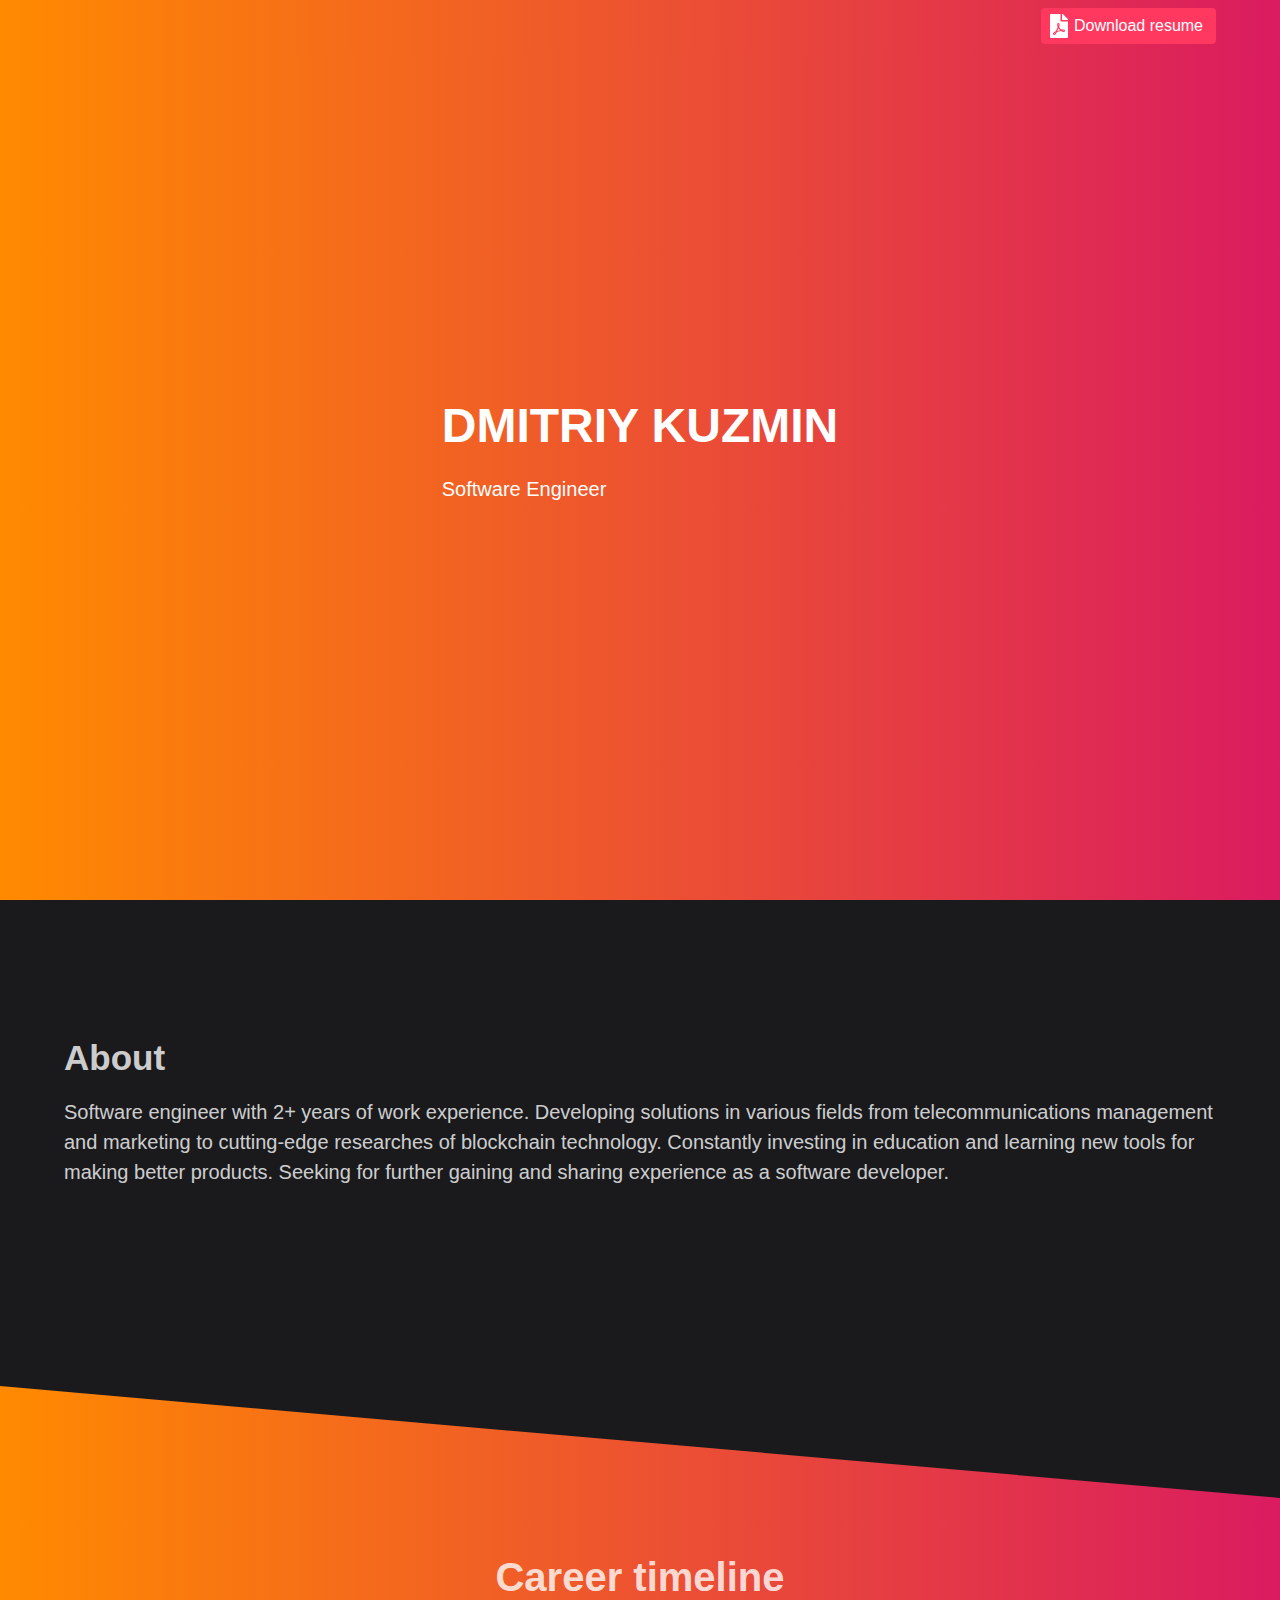
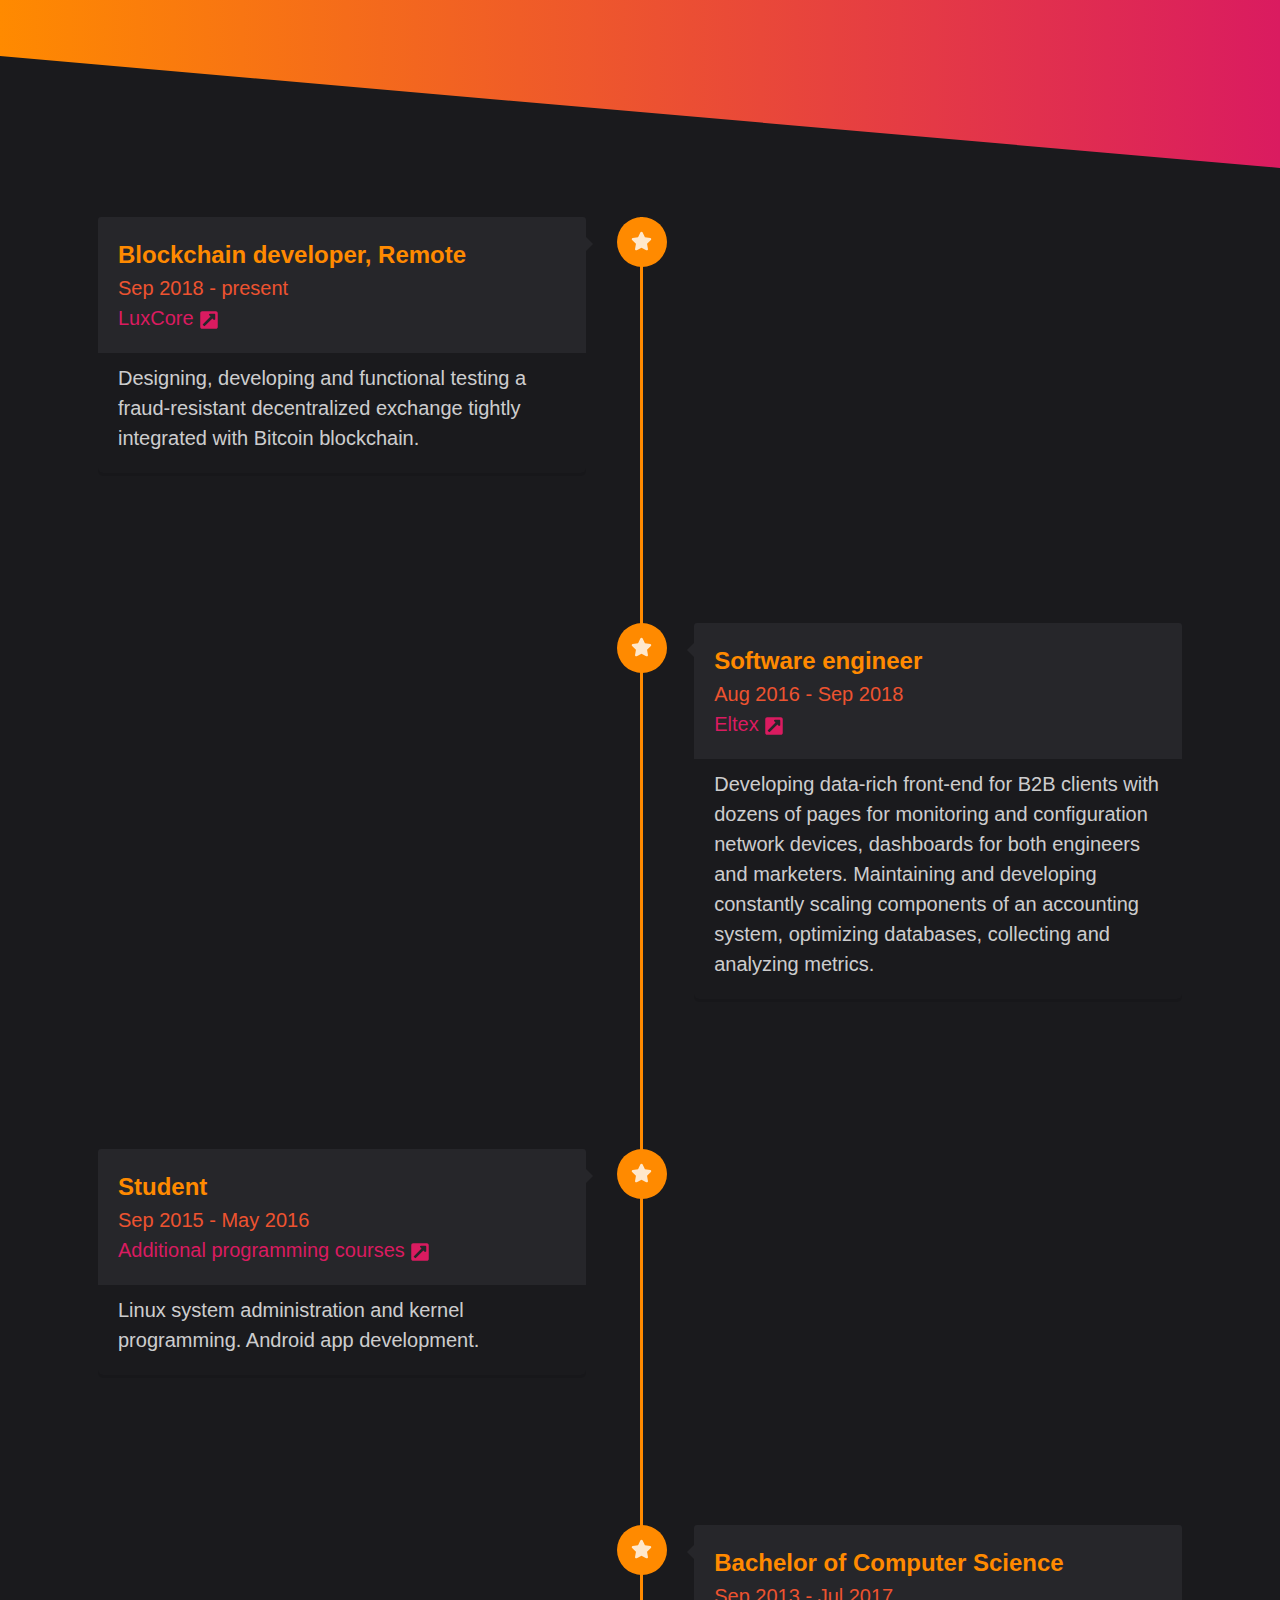
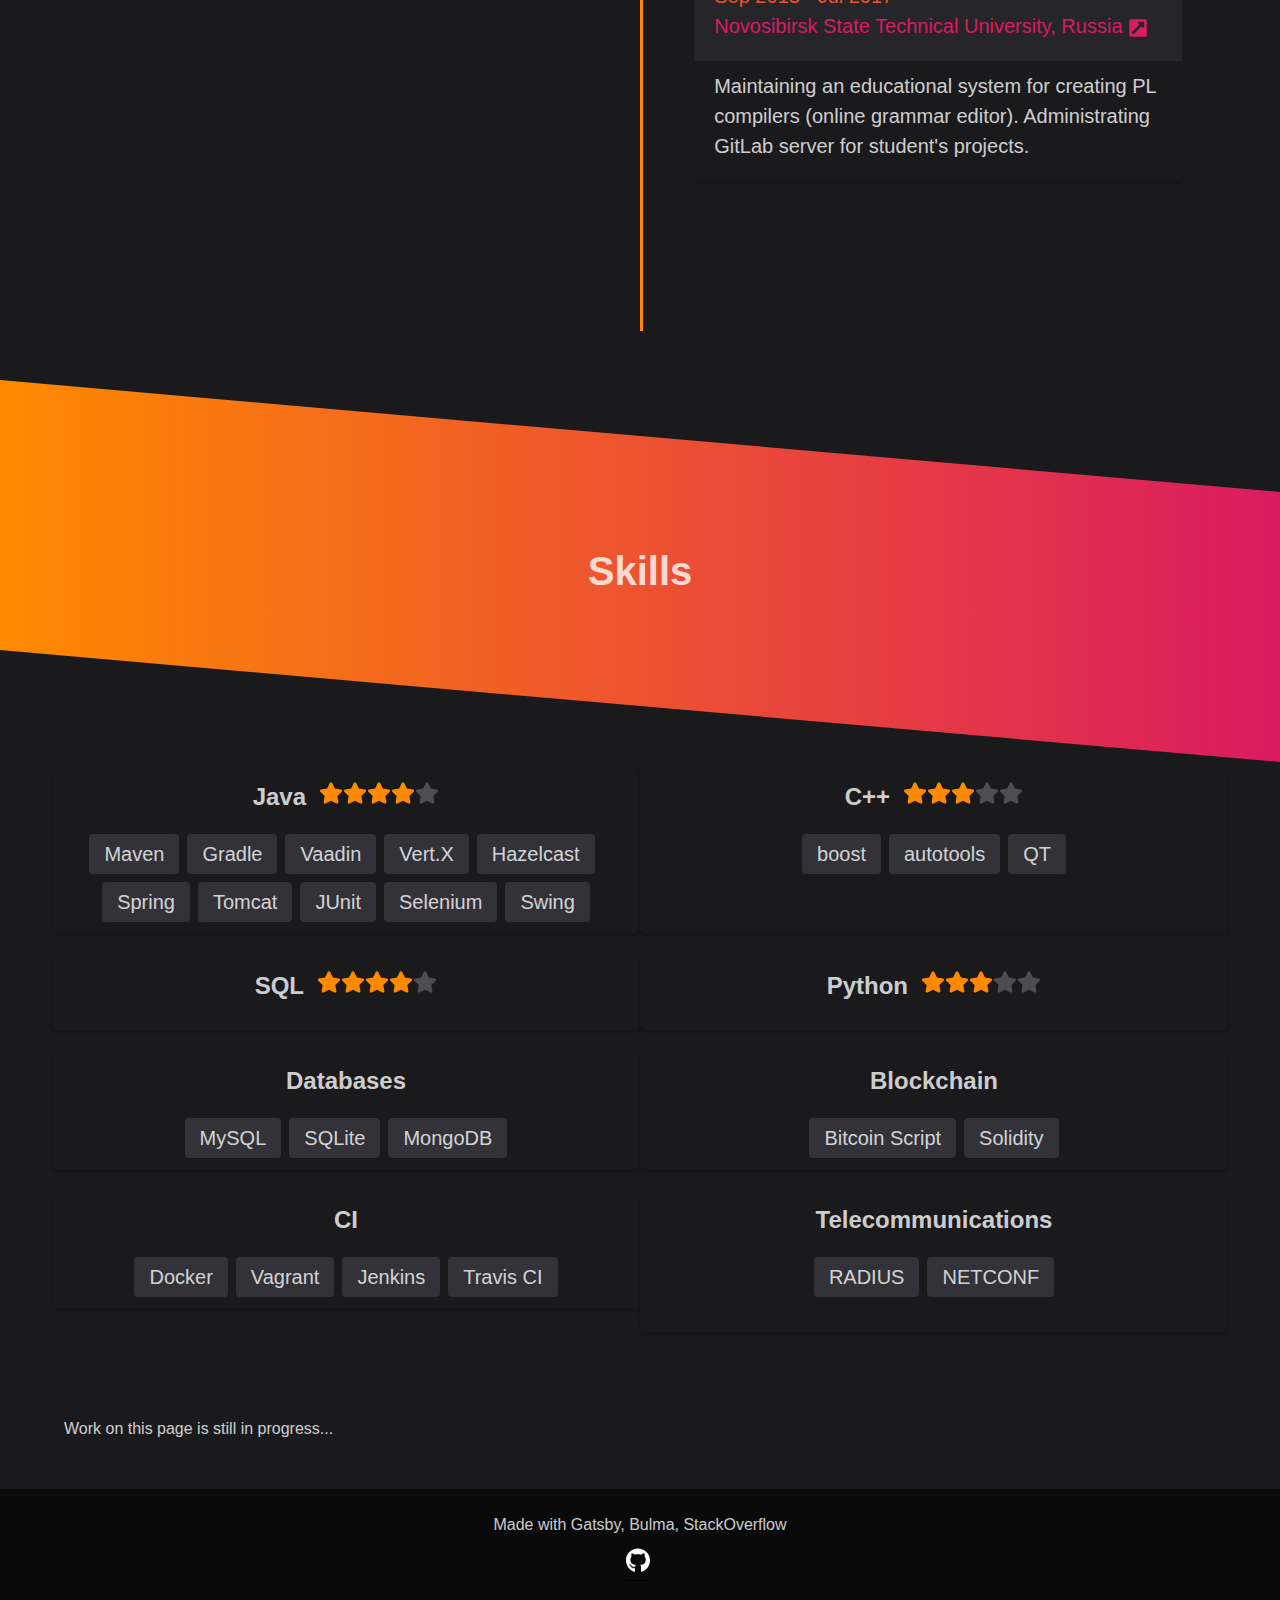
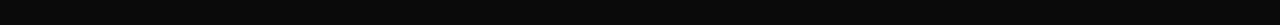
==== commit 3805642e: "Deploy xotonic/xotonic.github.com to github.com/xotonic/xotonic.github.com.git:master" ====
--- a/404/index.html
+++ b/404/index.html
@@ -1,6 +1,6 @@
-<!DOCTYPE html><html lang="en"><head><meta charSet="utf-8"/><meta http-equiv="x-ua-compatible" content="ie=edge"/><meta name="viewport" content="width=device-width, initial-scale=1, shrink-to-fit=no"/><style data-href="/styles.6cfb8bd058419a3c8297.css">/*! bulma.io v0.7.5 | MIT License | github.com/jgthms/bulma */@-webkit-keyframes spinAround{0%{-webkit-transform:rotate(0deg);transform:rotate(0deg)}to{-webkit-transform:rotate(359deg);transform:rotate(359deg)}}@keyframes spinAround{0%{-webkit-transform:rotate(0deg);transform:rotate(0deg)}to{-webkit-transform:rotate(359deg);transform:rotate(359deg)}}.breadcrumb,.button,.delete,.file,.is-unselectable,.modal-close,.pagination-ellipsis,.pagination-link,.pagination-next,.pagination-previous,.tabs{-webkit-touch-callout:none;-webkit-user-select:none;-moz-user-select:none;-ms-user-select:none;user-select:none}.navbar-link:not(.is-arrowless):after,.select:not(.is-multiple):not(.is-loading):after{border:3px solid transparent;border-radius:2px;border-right:0;border-top:0;content:" ";display:block;height:.625em;margin-top:-.4375em;pointer-events:none;position:absolute;top:50%;-webkit-transform:rotate(-45deg);transform:rotate(-45deg);-webkit-transform-origin:center;transform-origin:center;width:.625em}.block:not(:last-child),.box:not(:last-child),.breadcrumb:not(:last-child),.content:not(:last-child),.highlight:not(:last-child),.level:not(:last-child),.list:not(:last-child),.message:not(:last-child),.notification:not(:last-child),.progress:not(:last-child),.subtitle:not(:last-child),.table-container:not(:last-child),.table:not(:last-child),.tabs:not(:last-child),.title:not(:last-child){margin-bottom:1.5rem}.delete,.modal-close{-moz-appearance:none;-webkit-appearance:none;background-color:rgba(10,10,10,.2);border:none;border-radius:290486px;cursor:pointer;pointer-events:auto;display:inline-block;flex-grow:0;flex-shrink:0;font-size:0;height:20px;max-height:20px;max-width:20px;min-height:20px;min-width:20px;outline:none;position:relative;vertical-align:top;width:20px}.delete:after,.delete:before,.modal-close:after,.modal-close:before{background-color:#fff;content:"";display:block;left:50%;position:absolute;top:50%;-webkit-transform:translateX(-50%) translateY(-50%) rotate(45deg);transform:translateX(-50%) translateY(-50%) rotate(45deg);-webkit-transform-origin:center center;transform-origin:center center}.delete:before,.modal-close:before{height:2px;width:50%}.delete:after,.modal-close:after{height:50%;width:2px}.delete:focus,.delete:hover,.modal-close:focus,.modal-close:hover{background-color:rgba(10,10,10,.3)}.delete:active,.modal-close:active{background-color:rgba(10,10,10,.4)}.is-small.delete,.is-small.modal-close{height:16px;max-height:16px;max-width:16px;min-height:16px;min-width:16px;width:16px}.is-medium.delete,.is-medium.modal-close{height:24px;max-height:24px;max-width:24px;min-height:24px;min-width:24px;width:24px}.is-large.delete,.is-large.modal-close{height:32px;max-height:32px;max-width:32px;min-height:32px;min-width:32px;width:32px}.button.is-loading:after,.control.is-loading:after,.loader,.select.is-loading:after{-webkit-animation:spinAround .5s linear infinite;animation:spinAround .5s linear infinite;border-radius:290486px;border-color:transparent transparent #dbdbdb #dbdbdb;border-style:solid;border-width:2px;content:"";display:block;height:1em;position:relative;width:1em}.hero-video,.image.is-1by1 .has-ratio,.image.is-1by1 img,.image.is-1by2 .has-ratio,.image.is-1by2 img,.image.is-1by3 .has-ratio,.image.is-1by3 img,.image.is-2by1 .has-ratio,.image.is-2by1 img,.image.is-2by3 .has-ratio,.image.is-2by3 img,.image.is-3by1 .has-ratio,.image.is-3by1 img,.image.is-3by2 .has-ratio,.image.is-3by2 img,.image.is-3by4 .has-ratio,.image.is-3by4 img,.image.is-3by5 .has-ratio,.image.is-3by5 img,.image.is-4by3 .has-ratio,.image.is-4by3 img,.image.is-4by5 .has-ratio,.image.is-4by5 img,.image.is-5by3 .has-ratio,.image.is-5by3 img,.image.is-5by4 .has-ratio,.image.is-5by4 img,.image.is-9by16 .has-ratio,.image.is-9by16 img,.image.is-16by9 .has-ratio,.image.is-16by9 img,.image.is-square .has-ratio,.image.is-square img,.is-overlay,.modal,.modal-background{bottom:0;left:0;position:absolute;right:0;top:0}.button,.file-cta,.file-name,.input,.pagination-ellipsis,.pagination-link,.pagination-next,.pagination-previous,.select select,.textarea{-moz-appearance:none;-webkit-appearance:none;align-items:center;border:1px solid transparent;border-radius:4px;box-shadow:none;display:inline-flex;font-size:1rem;height:2.25em;justify-content:flex-start;line-height:1.5;padding:calc(.375em - 1px) calc(.625em - 1px);position:relative;vertical-align:top}.button:active,.button:focus,.file-cta:active,.file-cta:focus,.file-name:active,.file-name:focus,.input:active,.input:focus,.is-active.button,.is-active.file-cta,.is-active.file-name,.is-active.input,.is-active.pagination-ellipsis,.is-active.pagination-link,.is-active.pagination-next,.is-active.pagination-previous,.is-active.textarea,.is-focused.button,.is-focused.file-cta,.is-focused.file-name,.is-focused.input,.is-focused.pagination-ellipsis,.is-focused.pagination-link,.is-focused.pagination-next,.is-focused.pagination-previous,.is-focused.textarea,.pagination-ellipsis:active,.pagination-ellipsis:focus,.pagination-link:active,.pagination-link:focus,.pagination-next:active,.pagination-next:focus,.pagination-previous:active,.pagination-previous:focus,.select select.is-active,.select select.is-focused,.select select:active,.select select:focus,.textarea:active,.textarea:focus{outline:none}.button[disabled],.file-cta[disabled],.file-name[disabled],.input[disabled],.pagination-ellipsis[disabled],.pagination-link[disabled],.pagination-next[disabled],.pagination-previous[disabled],.select fieldset[disabled] select,.select select[disabled],.textarea[disabled],fieldset[disabled] .button,fieldset[disabled] .file-cta,fieldset[disabled] .file-name,fieldset[disabled] .input,fieldset[disabled] .pagination-ellipsis,fieldset[disabled] .pagination-link,fieldset[disabled] .pagination-next,fieldset[disabled] .pagination-previous,fieldset[disabled] .select select,fieldset[disabled] .textarea{cursor:not-allowed}
+<!DOCTYPE html><html lang="en"><head><meta charSet="utf-8"/><meta http-equiv="x-ua-compatible" content="ie=edge"/><meta name="viewport" content="width=device-width, initial-scale=1, shrink-to-fit=no"/><style data-href="/styles.657376f53c6f9f1661ed.css">/*! bulma.io v0.7.5 | MIT License | github.com/jgthms/bulma */@-webkit-keyframes spinAround{0%{-webkit-transform:rotate(0deg);transform:rotate(0deg)}to{-webkit-transform:rotate(359deg);transform:rotate(359deg)}}@keyframes spinAround{0%{-webkit-transform:rotate(0deg);transform:rotate(0deg)}to{-webkit-transform:rotate(359deg);transform:rotate(359deg)}}.breadcrumb,.button,.delete,.file,.is-unselectable,.modal-close,.pagination-ellipsis,.pagination-link,.pagination-next,.pagination-previous,.tabs{-webkit-touch-callout:none;-webkit-user-select:none;-moz-user-select:none;-ms-user-select:none;user-select:none}.navbar-link:not(.is-arrowless):after,.select:not(.is-multiple):not(.is-loading):after{border:3px solid transparent;border-radius:2px;border-right:0;border-top:0;content:" ";display:block;height:.625em;margin-top:-.4375em;pointer-events:none;position:absolute;top:50%;-webkit-transform:rotate(-45deg);transform:rotate(-45deg);-webkit-transform-origin:center;transform-origin:center;width:.625em}.block:not(:last-child),.box:not(:last-child),.breadcrumb:not(:last-child),.content:not(:last-child),.highlight:not(:last-child),.level:not(:last-child),.list:not(:last-child),.message:not(:last-child),.notification:not(:last-child),.progress:not(:last-child),.subtitle:not(:last-child),.table-container:not(:last-child),.table:not(:last-child),.tabs:not(:last-child),.title:not(:last-child){margin-bottom:1.5rem}.delete,.modal-close{-moz-appearance:none;-webkit-appearance:none;background-color:rgba(10,10,10,.2);border:none;border-radius:290486px;cursor:pointer;pointer-events:auto;display:inline-block;flex-grow:0;flex-shrink:0;font-size:0;height:20px;max-height:20px;max-width:20px;min-height:20px;min-width:20px;outline:none;position:relative;vertical-align:top;width:20px}.delete:after,.delete:before,.modal-close:after,.modal-close:before{background-color:#fff;content:"";display:block;left:50%;position:absolute;top:50%;-webkit-transform:translateX(-50%) translateY(-50%) rotate(45deg);transform:translateX(-50%) translateY(-50%) rotate(45deg);-webkit-transform-origin:center center;transform-origin:center center}.delete:before,.modal-close:before{height:2px;width:50%}.delete:after,.modal-close:after{height:50%;width:2px}.delete:focus,.delete:hover,.modal-close:focus,.modal-close:hover{background-color:rgba(10,10,10,.3)}.delete:active,.modal-close:active{background-color:rgba(10,10,10,.4)}.is-small.delete,.is-small.modal-close{height:16px;max-height:16px;max-width:16px;min-height:16px;min-width:16px;width:16px}.is-medium.delete,.is-medium.modal-close{height:24px;max-height:24px;max-width:24px;min-height:24px;min-width:24px;width:24px}.is-large.delete,.is-large.modal-close{height:32px;max-height:32px;max-width:32px;min-height:32px;min-width:32px;width:32px}.button.is-loading:after,.control.is-loading:after,.loader,.select.is-loading:after{-webkit-animation:spinAround .5s linear infinite;animation:spinAround .5s linear infinite;border-radius:290486px;border-color:transparent transparent #dbdbdb #dbdbdb;border-style:solid;border-width:2px;content:"";display:block;height:1em;position:relative;width:1em}.hero-video,.image.is-1by1 .has-ratio,.image.is-1by1 img,.image.is-1by2 .has-ratio,.image.is-1by2 img,.image.is-1by3 .has-ratio,.image.is-1by3 img,.image.is-2by1 .has-ratio,.image.is-2by1 img,.image.is-2by3 .has-ratio,.image.is-2by3 img,.image.is-3by1 .has-ratio,.image.is-3by1 img,.image.is-3by2 .has-ratio,.image.is-3by2 img,.image.is-3by4 .has-ratio,.image.is-3by4 img,.image.is-3by5 .has-ratio,.image.is-3by5 img,.image.is-4by3 .has-ratio,.image.is-4by3 img,.image.is-4by5 .has-ratio,.image.is-4by5 img,.image.is-5by3 .has-ratio,.image.is-5by3 img,.image.is-5by4 .has-ratio,.image.is-5by4 img,.image.is-9by16 .has-ratio,.image.is-9by16 img,.image.is-16by9 .has-ratio,.image.is-16by9 img,.image.is-square .has-ratio,.image.is-square img,.is-overlay,.modal,.modal-background{bottom:0;left:0;position:absolute;right:0;top:0}.button,.file-cta,.file-name,.input,.pagination-ellipsis,.pagination-link,.pagination-next,.pagination-previous,.select select,.textarea{-moz-appearance:none;-webkit-appearance:none;align-items:center;border:1px solid transparent;border-radius:4px;box-shadow:none;display:inline-flex;font-size:1rem;height:2.25em;justify-content:flex-start;line-height:1.5;padding:calc(.375em - 1px) calc(.625em - 1px);position:relative;vertical-align:top}.button:active,.button:focus,.file-cta:active,.file-cta:focus,.file-name:active,.file-name:focus,.input:active,.input:focus,.is-active.button,.is-active.file-cta,.is-active.file-name,.is-active.input,.is-active.pagination-ellipsis,.is-active.pagination-link,.is-active.pagination-next,.is-active.pagination-previous,.is-active.textarea,.is-focused.button,.is-focused.file-cta,.is-focused.file-name,.is-focused.input,.is-focused.pagination-ellipsis,.is-focused.pagination-link,.is-focused.pagination-next,.is-focused.pagination-previous,.is-focused.textarea,.pagination-ellipsis:active,.pagination-ellipsis:focus,.pagination-link:active,.pagination-link:focus,.pagination-next:active,.pagination-next:focus,.pagination-previous:active,.pagination-previous:focus,.select select.is-active,.select select.is-focused,.select select:active,.select select:focus,.textarea:active,.textarea:focus{outline:none}.button[disabled],.file-cta[disabled],.file-name[disabled],.input[disabled],.pagination-ellipsis[disabled],.pagination-link[disabled],.pagination-next[disabled],.pagination-previous[disabled],.select fieldset[disabled] select,.select select[disabled],.textarea[disabled],fieldset[disabled] .button,fieldset[disabled] .file-cta,fieldset[disabled] .file-name,fieldset[disabled] .input,fieldset[disabled] .pagination-ellipsis,fieldset[disabled] .pagination-link,fieldset[disabled] .pagination-next,fieldset[disabled] .pagination-previous,fieldset[disabled] .select select,fieldset[disabled] .textarea{cursor:not-allowed}
 
-/*! minireset.css v0.0.4 | MIT License | github.com/jgthms/minireset.css */blockquote,body,dd,dl,dt,fieldset,figure,h1,h2,h3,h4,h5,h6,hr,html,iframe,legend,li,ol,p,pre,textarea,ul{margin:0;padding:0}h1,h2,h3,h4,h5,h6{font-size:100%;font-weight:400}ul{list-style:none}button,input,select,textarea{margin:0}html{box-sizing:border-box}*,:after,:before{box-sizing:inherit}embed,iframe,img,object,video{height:auto;max-width:100%}audio{max-width:100%}iframe{border:0}table{border-collapse:collapse;border-spacing:0}td,th{padding:0}td:not([align]),th:not([align]){text-align:left}html{background-color:#1a1a1d;font-size:16px;-moz-osx-font-smoothing:grayscale;-webkit-font-smoothing:antialiased;min-width:300px;overflow-x:hidden;overflow-y:scroll;text-rendering:optimizeLegibility;-webkit-text-size-adjust:100%;-ms-text-size-adjust:100%;text-size-adjust:100%}article,aside,figure,footer,header,hgroup,section{display:block}body,button,input,select,textarea{font-family:BlinkMacSystemFont,-apple-system,Segoe UI,Roboto,Oxygen,Ubuntu,Cantarell,Fira Sans,Droid Sans,Helvetica Neue,Helvetica,Arial,sans-serif}code,pre{-moz-osx-font-smoothing:auto;-webkit-font-smoothing:auto;font-family:monospace}body{color:hsla(0,0%,100%,.8);font-size:1em;font-weight:400;line-height:1.5}a{color:#3273dc;cursor:pointer;text-decoration:none}a strong{color:currentColor}a:hover{color:#363636}code{color:#ff3860;font-size:.875em;font-weight:400;padding:.25em .5em}code,hr{background-color:#1a1a1d}hr{border:none;display:block;height:2px;margin:1.5rem 0}img{height:auto;max-width:100%}input[type=checkbox],input[type=radio]{vertical-align:baseline}small{font-size:.875em}span{font-style:inherit;font-weight:inherit}strong{color:hsla(0,0%,100%,.8);font-weight:700}fieldset{border:none}pre{-webkit-overflow-scrolling:touch;background-color:#1a1a1d;color:hsla(0,0%,100%,.8);font-size:.875em;overflow-x:auto;padding:1.25rem 1.5rem;white-space:pre;word-wrap:normal}pre code{background-color:transparent;color:currentColor;font-size:1em;padding:0}table td,table th{vertical-align:top}table td:not([align]),table th:not([align]){text-align:left}table th{color:hsla(0,0%,100%,.8)}.is-clearfix:after{clear:both;content:" ";display:table}.is-pulled-left{float:left!important}.is-pulled-right{float:right!important}.is-clipped{overflow:hidden!important}.is-size-1{font-size:3rem!important}.is-size-2{font-size:2.5rem!important}.is-size-3{font-size:2rem!important}.is-size-4{font-size:1.5rem!important}.is-size-5{font-size:1.25rem!important}.is-size-6{font-size:1rem!important}.is-size-7{font-size:.75rem!important}@media screen and (max-width:768px){.is-size-1-mobile{font-size:3rem!important}.is-size-2-mobile{font-size:2.5rem!important}.is-size-3-mobile{font-size:2rem!important}.is-size-4-mobile{font-size:1.5rem!important}.is-size-5-mobile{font-size:1.25rem!important}.is-size-6-mobile{font-size:1rem!important}.is-size-7-mobile{font-size:.75rem!important}}@media print,screen and (min-width:769px){.is-size-1-tablet{font-size:3rem!important}.is-size-2-tablet{font-size:2.5rem!important}.is-size-3-tablet{font-size:2rem!important}.is-size-4-tablet{font-size:1.5rem!important}.is-size-5-tablet{font-size:1.25rem!important}.is-size-6-tablet{font-size:1rem!important}.is-size-7-tablet{font-size:.75rem!important}}@media screen and (max-width:1023px){.is-size-1-touch{font-size:3rem!important}.is-size-2-touch{font-size:2.5rem!important}.is-size-3-touch{font-size:2rem!important}.is-size-4-touch{font-size:1.5rem!important}.is-size-5-touch{font-size:1.25rem!important}.is-size-6-touch{font-size:1rem!important}.is-size-7-touch{font-size:.75rem!important}}@media screen and (min-width:1024px){.is-size-1-desktop{font-size:3rem!important}.is-size-2-desktop{font-size:2.5rem!important}.is-size-3-desktop{font-size:2rem!important}.is-size-4-desktop{font-size:1.5rem!important}.is-size-5-desktop{font-size:1.25rem!important}.is-size-6-desktop{font-size:1rem!important}.is-size-7-desktop{font-size:.75rem!important}}@media screen and (min-width:1216px){.is-size-1-widescreen{font-size:3rem!important}.is-size-2-widescreen{font-size:2.5rem!important}.is-size-3-widescreen{font-size:2rem!important}.is-size-4-widescreen{font-size:1.5rem!important}.is-size-5-widescreen{font-size:1.25rem!important}.is-size-6-widescreen{font-size:1rem!important}.is-size-7-widescreen{font-size:.75rem!important}}@media screen and (min-width:1408px){.is-size-1-fullhd{font-size:3rem!important}.is-size-2-fullhd{font-size:2.5rem!important}.is-size-3-fullhd{font-size:2rem!important}.is-size-4-fullhd{font-size:1.5rem!important}.is-size-5-fullhd{font-size:1.25rem!important}.is-size-6-fullhd{font-size:1rem!important}.is-size-7-fullhd{font-size:.75rem!important}}.has-text-centered{text-align:center!important}.has-text-justified{text-align:justify!important}.has-text-left{text-align:left!important}.has-text-right{text-align:right!important}@media screen and (max-width:768px){.has-text-centered-mobile{text-align:center!important}}@media print,screen and (min-width:769px){.has-text-centered-tablet{text-align:center!important}}@media screen and (min-width:769px) and (max-width:1023px){.has-text-centered-tablet-only{text-align:center!important}}@media screen and (max-width:1023px){.has-text-centered-touch{text-align:center!important}}@media screen and (min-width:1024px){.has-text-centered-desktop{text-align:center!important}}@media screen and (min-width:1024px) and (max-width:1215px){.has-text-centered-desktop-only{text-align:center!important}}@media screen and (min-width:1216px){.has-text-centered-widescreen{text-align:center!important}}@media screen and (min-width:1216px) and (max-width:1407px){.has-text-centered-widescreen-only{text-align:center!important}}@media screen and (min-width:1408px){.has-text-centered-fullhd{text-align:center!important}}@media screen and (max-width:768px){.has-text-justified-mobile{text-align:justify!important}}@media print,screen and (min-width:769px){.has-text-justified-tablet{text-align:justify!important}}@media screen and (min-width:769px) and (max-width:1023px){.has-text-justified-tablet-only{text-align:justify!important}}@media screen and (max-width:1023px){.has-text-justified-touch{text-align:justify!important}}@media screen and (min-width:1024px){.has-text-justified-desktop{text-align:justify!important}}@media screen and (min-width:1024px) and (max-width:1215px){.has-text-justified-desktop-only{text-align:justify!important}}@media screen and (min-width:1216px){.has-text-justified-widescreen{text-align:justify!important}}@media screen and (min-width:1216px) and (max-width:1407px){.has-text-justified-widescreen-only{text-align:justify!important}}@media screen and (min-width:1408px){.has-text-justified-fullhd{text-align:justify!important}}@media screen and (max-width:768px){.has-text-left-mobile{text-align:left!important}}@media print,screen and (min-width:769px){.has-text-left-tablet{text-align:left!important}}@media screen and (min-width:769px) and (max-width:1023px){.has-text-left-tablet-only{text-align:left!important}}@media screen and (max-width:1023px){.has-text-left-touch{text-align:left!important}}@media screen and (min-width:1024px){.has-text-left-desktop{text-align:left!important}}@media screen and (min-width:1024px) and (max-width:1215px){.has-text-left-desktop-only{text-align:left!important}}@media screen and (min-width:1216px){.has-text-left-widescreen{text-align:left!important}}@media screen and (min-width:1216px) and (max-width:1407px){.has-text-left-widescreen-only{text-align:left!important}}@media screen and (min-width:1408px){.has-text-left-fullhd{text-align:left!important}}@media screen and (max-width:768px){.has-text-right-mobile{text-align:right!important}}@media print,screen and (min-width:769px){.has-text-right-tablet{text-align:right!important}}@media screen and (min-width:769px) and (max-width:1023px){.has-text-right-tablet-only{text-align:right!important}}@media screen and (max-width:1023px){.has-text-right-touch{text-align:right!important}}@media screen and (min-width:1024px){.has-text-right-desktop{text-align:right!important}}@media screen and (min-width:1024px) and (max-width:1215px){.has-text-right-desktop-only{text-align:right!important}}@media screen and (min-width:1216px){.has-text-right-widescreen{text-align:right!important}}@media screen and (min-width:1216px) and (max-width:1407px){.has-text-right-widescreen-only{text-align:right!important}}@media screen and (min-width:1408px){.has-text-right-fullhd{text-align:right!important}}.is-capitalized{text-transform:capitalize!important}.is-lowercase{text-transform:lowercase!important}.is-uppercase{text-transform:uppercase!important}.is-italic{font-style:italic!important}.has-text-white{color:#fff!important}a.has-text-white:focus,a.has-text-white:hover{color:#e6e6e6!important}.has-background-white{background-color:#fff!important}.has-text-black{color:#0a0a0a!important}a.has-text-black:focus,a.has-text-black:hover{color:#000!important}.has-background-black{background-color:#0a0a0a!important}.has-text-light{color:#f5f5f5!important}a.has-text-light:focus,a.has-text-light:hover{color:#dbdbdb!important}.has-background-light{background-color:#f5f5f5!important}.has-text-dark{color:#363636!important}a.has-text-dark:focus,a.has-text-dark:hover{color:#1c1c1c!important}.has-background-dark{background-color:#363636!important}.has-text-primary{color:#00d1b2!important}a.has-text-primary:focus,a.has-text-primary:hover{color:#009e86!important}.has-background-primary{background-color:#00d1b2!important}.has-text-link{color:#3273dc!important}a.has-text-link:focus,a.has-text-link:hover{color:#205bbc!important}.has-background-link{background-color:#3273dc!important}.has-text-info{color:#209cee!important}a.has-text-info:focus,a.has-text-info:hover{color:#0f81cc!important}.has-background-info{background-color:#209cee!important}.has-text-success{color:#23d160!important}a.has-text-success:focus,a.has-text-success:hover{color:#1ca64c!important}.has-background-success{background-color:#23d160!important}.has-text-warning{color:#ffdd57!important}a.has-text-warning:focus,a.has-text-warning:hover{color:#ffd324!important}.has-background-warning{background-color:#ffdd57!important}.has-text-danger{color:#ff3860!important}a.has-text-danger:focus,a.has-text-danger:hover{color:#ff0537!important}.has-background-danger{background-color:#ff3860!important}.has-text-black-bis{color:#121212!important}.has-background-black-bis{background-color:#121212!important}.has-text-black-ter{color:#242424!important}.has-background-black-ter{background-color:#242424!important}.has-text-grey-darker{color:#363636!important}.has-background-grey-darker{background-color:#363636!important}.has-text-grey-dark{color:#4a4a4a!important}.has-background-grey-dark{background-color:#4a4a4a!important}.has-text-grey{color:#7a7a7a!important}.has-background-grey{background-color:#7a7a7a!important}.has-text-grey-light{color:#b5b5b5!important}.has-background-grey-light{background-color:#b5b5b5!important}.has-text-grey-lighter{color:#dbdbdb!important}.has-background-grey-lighter{background-color:#dbdbdb!important}.has-text-white-ter{color:#f5f5f5!important}.has-background-white-ter{background-color:#f5f5f5!important}.has-text-white-bis{color:#fafafa!important}.has-background-white-bis{background-color:#fafafa!important}.has-text-weight-light{font-weight:300!important}.has-text-weight-normal{font-weight:400!important}.has-text-weight-medium{font-weight:500!important}.has-text-weight-semibold{font-weight:600!important}.has-text-weight-bold{font-weight:700!important}.is-family-primary,.is-family-sans-serif,.is-family-secondary{font-family:BlinkMacSystemFont,-apple-system,Segoe UI,Roboto,Oxygen,Ubuntu,Cantarell,Fira Sans,Droid Sans,Helvetica Neue,Helvetica,Arial,sans-serif!important}.is-family-code,.is-family-monospace{font-family:monospace!important}.is-block{display:block!important}@media screen and (max-width:768px){.is-block-mobile{display:block!important}}@media print,screen and (min-width:769px){.is-block-tablet{display:block!important}}@media screen and (min-width:769px) and (max-width:1023px){.is-block-tablet-only{display:block!important}}@media screen and (max-width:1023px){.is-block-touch{display:block!important}}@media screen and (min-width:1024px){.is-block-desktop{display:block!important}}@media screen and (min-width:1024px) and (max-width:1215px){.is-block-desktop-only{display:block!important}}@media screen and (min-width:1216px){.is-block-widescreen{display:block!important}}@media screen and (min-width:1216px) and (max-width:1407px){.is-block-widescreen-only{display:block!important}}@media screen and (min-width:1408px){.is-block-fullhd{display:block!important}}.is-flex{display:flex!important}@media screen and (max-width:768px){.is-flex-mobile{display:flex!important}}@media print,screen and (min-width:769px){.is-flex-tablet{display:flex!important}}@media screen and (min-width:769px) and (max-width:1023px){.is-flex-tablet-only{display:flex!important}}@media screen and (max-width:1023px){.is-flex-touch{display:flex!important}}@media screen and (min-width:1024px){.is-flex-desktop{display:flex!important}}@media screen and (min-width:1024px) and (max-width:1215px){.is-flex-desktop-only{display:flex!important}}@media screen and (min-width:1216px){.is-flex-widescreen{display:flex!important}}@media screen and (min-width:1216px) and (max-width:1407px){.is-flex-widescreen-only{display:flex!important}}@media screen and (min-width:1408px){.is-flex-fullhd{display:flex!important}}.is-inline{display:inline!important}@media screen and (max-width:768px){.is-inline-mobile{display:inline!important}}@media print,screen and (min-width:769px){.is-inline-tablet{display:inline!important}}@media screen and (min-width:769px) and (max-width:1023px){.is-inline-tablet-only{display:inline!important}}@media screen and (max-width:1023px){.is-inline-touch{display:inline!important}}@media screen and (min-width:1024px){.is-inline-desktop{display:inline!important}}@media screen and (min-width:1024px) and (max-width:1215px){.is-inline-desktop-only{display:inline!important}}@media screen and (min-width:1216px){.is-inline-widescreen{display:inline!important}}@media screen and (min-width:1216px) and (max-width:1407px){.is-inline-widescreen-only{display:inline!important}}@media screen and (min-width:1408px){.is-inline-fullhd{display:inline!important}}.is-inline-block{display:inline-block!important}@media screen and (max-width:768px){.is-inline-block-mobile{display:inline-block!important}}@media print,screen and (min-width:769px){.is-inline-block-tablet{display:inline-block!important}}@media screen and (min-width:769px) and (max-width:1023px){.is-inline-block-tablet-only{display:inline-block!important}}@media screen and (max-width:1023px){.is-inline-block-touch{display:inline-block!important}}@media screen and (min-width:1024px){.is-inline-block-desktop{display:inline-block!important}}@media screen and (min-width:1024px) and (max-width:1215px){.is-inline-block-desktop-only{display:inline-block!important}}@media screen and (min-width:1216px){.is-inline-block-widescreen{display:inline-block!important}}@media screen and (min-width:1216px) and (max-width:1407px){.is-inline-block-widescreen-only{display:inline-block!important}}@media screen and (min-width:1408px){.is-inline-block-fullhd{display:inline-block!important}}.is-inline-flex{display:inline-flex!important}@media screen and (max-width:768px){.is-inline-flex-mobile{display:inline-flex!important}}@media print,screen and (min-width:769px){.is-inline-flex-tablet{display:inline-flex!important}}@media screen and (min-width:769px) and (max-width:1023px){.is-inline-flex-tablet-only{display:inline-flex!important}}@media screen and (max-width:1023px){.is-inline-flex-touch{display:inline-flex!important}}@media screen and (min-width:1024px){.is-inline-flex-desktop{display:inline-flex!important}}@media screen and (min-width:1024px) and (max-width:1215px){.is-inline-flex-desktop-only{display:inline-flex!important}}@media screen and (min-width:1216px){.is-inline-flex-widescreen{display:inline-flex!important}}@media screen and (min-width:1216px) and (max-width:1407px){.is-inline-flex-widescreen-only{display:inline-flex!important}}@media screen and (min-width:1408px){.is-inline-flex-fullhd{display:inline-flex!important}}.is-hidden{display:none!important}.is-sr-only{border:none!important;clip:rect(0,0,0,0)!important;height:.01em!important;overflow:hidden!important;padding:0!important;position:absolute!important;white-space:nowrap!important;width:.01em!important}@media screen and (max-width:768px){.is-hidden-mobile{display:none!important}}@media print,screen and (min-width:769px){.is-hidden-tablet{display:none!important}}@media screen and (min-width:769px) and (max-width:1023px){.is-hidden-tablet-only{display:none!important}}@media screen and (max-width:1023px){.is-hidden-touch{display:none!important}}@media screen and (min-width:1024px){.is-hidden-desktop{display:none!important}}@media screen and (min-width:1024px) and (max-width:1215px){.is-hidden-desktop-only{display:none!important}}@media screen and (min-width:1216px){.is-hidden-widescreen{display:none!important}}@media screen and (min-width:1216px) and (max-width:1407px){.is-hidden-widescreen-only{display:none!important}}@media screen and (min-width:1408px){.is-hidden-fullhd{display:none!important}}.is-invisible{visibility:hidden!important}@media screen and (max-width:768px){.is-invisible-mobile{visibility:hidden!important}}@media print,screen and (min-width:769px){.is-invisible-tablet{visibility:hidden!important}}@media screen and (min-width:769px) and (max-width:1023px){.is-invisible-tablet-only{visibility:hidden!important}}@media screen and (max-width:1023px){.is-invisible-touch{visibility:hidden!important}}@media screen and (min-width:1024px){.is-invisible-desktop{visibility:hidden!important}}@media screen and (min-width:1024px) and (max-width:1215px){.is-invisible-desktop-only{visibility:hidden!important}}@media screen and (min-width:1216px){.is-invisible-widescreen{visibility:hidden!important}}@media screen and (min-width:1216px) and (max-width:1407px){.is-invisible-widescreen-only{visibility:hidden!important}}@media screen and (min-width:1408px){.is-invisible-fullhd{visibility:hidden!important}}.is-marginless{margin:0!important}.is-paddingless{padding:0!important}.is-radiusless{border-radius:0!important}.is-shadowless{box-shadow:none!important}.is-relative{position:relative!important}.box{background-color:#1a1a1d;border-radius:6px;box-shadow:0 2px 3px rgba(10,10,10,.1),0 0 0 1px rgba(10,10,10,.1);color:hsla(0,0%,100%,.8);display:block;padding:1.25rem}a.box:focus,a.box:hover{box-shadow:0 2px 3px rgba(10,10,10,.1),0 0 0 1px #3273dc}a.box:active{box-shadow:inset 0 1px 2px rgba(10,10,10,.2),0 0 0 1px #3273dc}.button{background-color:#fff;border-color:#dbdbdb;border-width:1px;color:#363636;cursor:pointer;justify-content:center;padding:calc(.375em - 1px) .75em;text-align:center;white-space:nowrap}.button strong{color:inherit}.button .icon,.button .icon.is-large,.button .icon.is-medium,.button .icon.is-small{height:1.5em;width:1.5em}.button .icon:first-child:not(:last-child){margin-left:calc(-.375em - 1px);margin-right:.1875em}.button .icon:last-child:not(:first-child){margin-left:.1875em;margin-right:calc(-.375em - 1px)}.button .icon:first-child:last-child{margin-left:calc(-.375em - 1px);margin-right:calc(-.375em - 1px)}.button.is-hovered,.button:hover{border-color:#b5b5b5;color:#363636}.button.is-focused,.button:focus{border-color:#3273dc;color:#363636}.button.is-focused:not(:active),.button:focus:not(:active){box-shadow:0 0 0 .125em rgba(50,115,220,.25)}.button.is-active,.button:active{border-color:#4a4a4a;color:#363636}.button.is-text{background-color:transparent;border-color:transparent;color:hsla(0,0%,100%,.8);text-decoration:underline}.button.is-text.is-focused,.button.is-text.is-hovered,.button.is-text:focus,.button.is-text:hover{background-color:#1a1a1d;color:hsla(0,0%,100%,.8)}.button.is-text.is-active,.button.is-text:active{background-color:#0e0e10;color:hsla(0,0%,100%,.8)}.button.is-text[disabled],fieldset[disabled] .button.is-text{background-color:transparent;border-color:transparent;box-shadow:none}.button.is-white{background-color:#fff;border-color:transparent;color:#0a0a0a}.button.is-white.is-hovered,.button.is-white:hover{background-color:#f9f9f9;border-color:transparent;color:#0a0a0a}.button.is-white.is-focused,.button.is-white:focus{border-color:transparent;color:#0a0a0a}.button.is-white.is-focused:not(:active),.button.is-white:focus:not(:active){box-shadow:0 0 0 .125em hsla(0,0%,100%,.25)}.button.is-white.is-active,.button.is-white:active{background-color:#f2f2f2;border-color:transparent;color:#0a0a0a}.button.is-white[disabled],fieldset[disabled] .button.is-white{background-color:#fff;border-color:transparent;box-shadow:none}.button.is-white.is-inverted{background-color:#0a0a0a;color:#fff}.button.is-white.is-inverted.is-hovered,.button.is-white.is-inverted:hover{background-color:#000}.button.is-white.is-inverted[disabled],fieldset[disabled] .button.is-white.is-inverted{background-color:#0a0a0a;border-color:transparent;box-shadow:none;color:#fff}.button.is-white.is-loading:after{border-color:transparent transparent #0a0a0a #0a0a0a!important}.button.is-white.is-outlined{background-color:transparent;border-color:#fff;color:#fff}.button.is-white.is-outlined.is-focused,.button.is-white.is-outlined.is-hovered,.button.is-white.is-outlined:focus,.button.is-white.is-outlined:hover{background-color:#fff;border-color:#fff;color:#0a0a0a}.button.is-white.is-outlined.is-loading:after{border-color:transparent transparent #fff #fff!important}.button.is-white.is-outlined.is-loading.is-focused:after,.button.is-white.is-outlined.is-loading.is-hovered:after,.button.is-white.is-outlined.is-loading:focus:after,.button.is-white.is-outlined.is-loading:hover:after{border-color:transparent transparent #0a0a0a #0a0a0a!important}.button.is-white.is-outlined[disabled],fieldset[disabled] .button.is-white.is-outlined{background-color:transparent;border-color:#fff;box-shadow:none;color:#fff}.button.is-white.is-inverted.is-outlined{background-color:transparent;border-color:#0a0a0a;color:#0a0a0a}.button.is-white.is-inverted.is-outlined.is-focused,.button.is-white.is-inverted.is-outlined.is-hovered,.button.is-white.is-inverted.is-outlined:focus,.button.is-white.is-inverted.is-outlined:hover{background-color:#0a0a0a;color:#fff}.button.is-white.is-inverted.is-outlined.is-loading.is-focused:after,.button.is-white.is-inverted.is-outlined.is-loading.is-hovered:after,.button.is-white.is-inverted.is-outlined.is-loading:focus:after,.button.is-white.is-inverted.is-outlined.is-loading:hover:after{border-color:transparent transparent #fff #fff!important}.button.is-white.is-inverted.is-outlined[disabled],fieldset[disabled] .button.is-white.is-inverted.is-outlined{background-color:transparent;border-color:#0a0a0a;box-shadow:none;color:#0a0a0a}.button.is-black{background-color:#0a0a0a;border-color:transparent;color:#fff}.button.is-black.is-hovered,.button.is-black:hover{background-color:#040404;border-color:transparent;color:#fff}.button.is-black.is-focused,.button.is-black:focus{border-color:transparent;color:#fff}.button.is-black.is-focused:not(:active),.button.is-black:focus:not(:active){box-shadow:0 0 0 .125em rgba(10,10,10,.25)}.button.is-black.is-active,.button.is-black:active{background-color:#000;border-color:transparent;color:#fff}.button.is-black[disabled],fieldset[disabled] .button.is-black{background-color:#0a0a0a;border-color:transparent;box-shadow:none}.button.is-black.is-inverted{background-color:#fff;color:#0a0a0a}.button.is-black.is-inverted.is-hovered,.button.is-black.is-inverted:hover{background-color:#f2f2f2}.button.is-black.is-inverted[disabled],fieldset[disabled] .button.is-black.is-inverted{background-color:#fff;border-color:transparent;box-shadow:none;color:#0a0a0a}.button.is-black.is-loading:after{border-color:transparent transparent #fff #fff!important}.button.is-black.is-outlined{background-color:transparent;border-color:#0a0a0a;color:#0a0a0a}.button.is-black.is-outlined.is-focused,.button.is-black.is-outlined.is-hovered,.button.is-black.is-outlined:focus,.button.is-black.is-outlined:hover{background-color:#0a0a0a;border-color:#0a0a0a;color:#fff}.button.is-black.is-outlined.is-loading:after{border-color:transparent transparent #0a0a0a #0a0a0a!important}.button.is-black.is-outlined.is-loading.is-focused:after,.button.is-black.is-outlined.is-loading.is-hovered:after,.button.is-black.is-outlined.is-loading:focus:after,.button.is-black.is-outlined.is-loading:hover:after{border-color:transparent transparent #fff #fff!important}.button.is-black.is-outlined[disabled],fieldset[disabled] .button.is-black.is-outlined{background-color:transparent;border-color:#0a0a0a;box-shadow:none;color:#0a0a0a}.button.is-black.is-inverted.is-outlined{background-color:transparent;border-color:#fff;color:#fff}.button.is-black.is-inverted.is-outlined.is-focused,.button.is-black.is-inverted.is-outlined.is-hovered,.button.is-black.is-inverted.is-outlined:focus,.button.is-black.is-inverted.is-outlined:hover{background-color:#fff;color:#0a0a0a}.button.is-black.is-inverted.is-outlined.is-loading.is-focused:after,.button.is-black.is-inverted.is-outlined.is-loading.is-hovered:after,.button.is-black.is-inverted.is-outlined.is-loading:focus:after,.button.is-black.is-inverted.is-outlined.is-loading:hover:after{border-color:transparent transparent #0a0a0a #0a0a0a!important}.button.is-black.is-inverted.is-outlined[disabled],fieldset[disabled] .button.is-black.is-inverted.is-outlined{background-color:transparent;border-color:#fff;box-shadow:none;color:#fff}.button.is-light{background-color:#f5f5f5;border-color:transparent;color:#363636}.button.is-light.is-hovered,.button.is-light:hover{background-color:#eee;border-color:transparent;color:#363636}.button.is-light.is-focused,.button.is-light:focus{border-color:transparent;color:#363636}.button.is-light.is-focused:not(:active),.button.is-light:focus:not(:active){box-shadow:0 0 0 .125em hsla(0,0%,96.1%,.25)}.button.is-light.is-active,.button.is-light:active{background-color:#e8e8e8;border-color:transparent;color:#363636}.button.is-light[disabled],fieldset[disabled] .button.is-light{background-color:#f5f5f5;border-color:transparent;box-shadow:none}.button.is-light.is-inverted{background-color:#363636;color:#f5f5f5}.button.is-light.is-inverted.is-hovered,.button.is-light.is-inverted:hover{background-color:#292929}.button.is-light.is-inverted[disabled],fieldset[disabled] .button.is-light.is-inverted{background-color:#363636;border-color:transparent;box-shadow:none;color:#f5f5f5}.button.is-light.is-loading:after{border-color:transparent transparent #363636 #363636!important}.button.is-light.is-outlined{background-color:transparent;border-color:#f5f5f5;color:#f5f5f5}.button.is-light.is-outlined.is-focused,.button.is-light.is-outlined.is-hovered,.button.is-light.is-outlined:focus,.button.is-light.is-outlined:hover{background-color:#f5f5f5;border-color:#f5f5f5;color:#363636}.button.is-light.is-outlined.is-loading:after{border-color:transparent transparent #f5f5f5 #f5f5f5!important}.button.is-light.is-outlined.is-loading.is-focused:after,.button.is-light.is-outlined.is-loading.is-hovered:after,.button.is-light.is-outlined.is-loading:focus:after,.button.is-light.is-outlined.is-loading:hover:after{border-color:transparent transparent #363636 #363636!important}.button.is-light.is-outlined[disabled],fieldset[disabled] .button.is-light.is-outlined{background-color:transparent;border-color:#f5f5f5;box-shadow:none;color:#f5f5f5}.button.is-light.is-inverted.is-outlined{background-color:transparent;border-color:#363636;color:#363636}.button.is-light.is-inverted.is-outlined.is-focused,.button.is-light.is-inverted.is-outlined.is-hovered,.button.is-light.is-inverted.is-outlined:focus,.button.is-light.is-inverted.is-outlined:hover{background-color:#363636;color:#f5f5f5}.button.is-light.is-inverted.is-outlined.is-loading.is-focused:after,.button.is-light.is-inverted.is-outlined.is-loading.is-hovered:after,.button.is-light.is-inverted.is-outlined.is-loading:focus:after,.button.is-light.is-inverted.is-outlined.is-loading:hover:after{border-color:transparent transparent #f5f5f5 #f5f5f5!important}.button.is-light.is-inverted.is-outlined[disabled],fieldset[disabled] .button.is-light.is-inverted.is-outlined{background-color:transparent;border-color:#363636;box-shadow:none;color:#363636}.button.is-dark{background-color:#363636;border-color:transparent;color:#f5f5f5}.button.is-dark.is-hovered,.button.is-dark:hover{background-color:#2f2f2f;border-color:transparent;color:#f5f5f5}.button.is-dark.is-focused,.button.is-dark:focus{border-color:transparent;color:#f5f5f5}.button.is-dark.is-focused:not(:active),.button.is-dark:focus:not(:active){box-shadow:0 0 0 .125em rgba(54,54,54,.25)}.button.is-dark.is-active,.button.is-dark:active{background-color:#292929;border-color:transparent;color:#f5f5f5}.button.is-dark[disabled],fieldset[disabled] .button.is-dark{background-color:#363636;border-color:transparent;box-shadow:none}.button.is-dark.is-inverted{background-color:#f5f5f5;color:#363636}.button.is-dark.is-inverted.is-hovered,.button.is-dark.is-inverted:hover{background-color:#e8e8e8}.button.is-dark.is-inverted[disabled],fieldset[disabled] .button.is-dark.is-inverted{background-color:#f5f5f5;border-color:transparent;box-shadow:none;color:#363636}.button.is-dark.is-loading:after{border-color:transparent transparent #f5f5f5 #f5f5f5!important}.button.is-dark.is-outlined{background-color:transparent;border-color:#363636;color:#363636}.button.is-dark.is-outlined.is-focused,.button.is-dark.is-outlined.is-hovered,.button.is-dark.is-outlined:focus,.button.is-dark.is-outlined:hover{background-color:#363636;border-color:#363636;color:#f5f5f5}.button.is-dark.is-outlined.is-loading:after{border-color:transparent transparent #363636 #363636!important}.button.is-dark.is-outlined.is-loading.is-focused:after,.button.is-dark.is-outlined.is-loading.is-hovered:after,.button.is-dark.is-outlined.is-loading:focus:after,.button.is-dark.is-outlined.is-loading:hover:after{border-color:transparent transparent #f5f5f5 #f5f5f5!important}.button.is-dark.is-outlined[disabled],fieldset[disabled] .button.is-dark.is-outlined{background-color:transparent;border-color:#363636;box-shadow:none;color:#363636}.button.is-dark.is-inverted.is-outlined{background-color:transparent;border-color:#f5f5f5;color:#f5f5f5}.button.is-dark.is-inverted.is-outlined.is-focused,.button.is-dark.is-inverted.is-outlined.is-hovered,.button.is-dark.is-inverted.is-outlined:focus,.button.is-dark.is-inverted.is-outlined:hover{background-color:#f5f5f5;color:#363636}.button.is-dark.is-inverted.is-outlined.is-loading.is-focused:after,.button.is-dark.is-inverted.is-outlined.is-loading.is-hovered:after,.button.is-dark.is-inverted.is-outlined.is-loading:focus:after,.button.is-dark.is-inverted.is-outlined.is-loading:hover:after{border-color:transparent transparent #363636 #363636!important}.button.is-dark.is-inverted.is-outlined[disabled],fieldset[disabled] .button.is-dark.is-inverted.is-outlined{background-color:transparent;border-color:#f5f5f5;box-shadow:none;color:#f5f5f5}.button.is-primary{background-color:#00d1b2;border-color:transparent;color:#fff}.button.is-primary.is-hovered,.button.is-primary:hover{background-color:#00c4a7;border-color:transparent;color:#fff}.button.is-primary.is-focused,.button.is-primary:focus{border-color:transparent;color:#fff}.button.is-primary.is-focused:not(:active),.button.is-primary:focus:not(:active){box-shadow:0 0 0 .125em rgba(0,209,178,.25)}.button.is-primary.is-active,.button.is-primary:active{background-color:#00b89c;border-color:transparent;color:#fff}.button.is-primary[disabled],fieldset[disabled] .button.is-primary{background-color:#00d1b2;border-color:transparent;box-shadow:none}.button.is-primary.is-inverted{background-color:#fff;color:#00d1b2}.button.is-primary.is-inverted.is-hovered,.button.is-primary.is-inverted:hover{background-color:#f2f2f2}.button.is-primary.is-inverted[disabled],fieldset[disabled] .button.is-primary.is-inverted{background-color:#fff;border-color:transparent;box-shadow:none;color:#00d1b2}.button.is-primary.is-loading:after{border-color:transparent transparent #fff #fff!important}.button.is-primary.is-outlined{background-color:transparent;border-color:#00d1b2;color:#00d1b2}.button.is-primary.is-outlined.is-focused,.button.is-primary.is-outlined.is-hovered,.button.is-primary.is-outlined:focus,.button.is-primary.is-outlined:hover{background-color:#00d1b2;border-color:#00d1b2;color:#fff}.button.is-primary.is-outlined.is-loading:after{border-color:transparent transparent #00d1b2 #00d1b2!important}.button.is-primary.is-outlined.is-loading.is-focused:after,.button.is-primary.is-outlined.is-loading.is-hovered:after,.button.is-primary.is-outlined.is-loading:focus:after,.button.is-primary.is-outlined.is-loading:hover:after{border-color:transparent transparent #fff #fff!important}.button.is-primary.is-outlined[disabled],fieldset[disabled] .button.is-primary.is-outlined{background-color:transparent;border-color:#00d1b2;box-shadow:none;color:#00d1b2}.button.is-primary.is-inverted.is-outlined{background-color:transparent;border-color:#fff;color:#fff}.button.is-primary.is-inverted.is-outlined.is-focused,.button.is-primary.is-inverted.is-outlined.is-hovered,.button.is-primary.is-inverted.is-outlined:focus,.button.is-primary.is-inverted.is-outlined:hover{background-color:#fff;color:#00d1b2}.button.is-primary.is-inverted.is-outlined.is-loading.is-focused:after,.button.is-primary.is-inverted.is-outlined.is-loading.is-hovered:after,.button.is-primary.is-inverted.is-outlined.is-loading:focus:after,.button.is-primary.is-inverted.is-outlined.is-loading:hover:after{border-color:transparent transparent #00d1b2 #00d1b2!important}.button.is-primary.is-inverted.is-outlined[disabled],fieldset[disabled] .button.is-primary.is-inverted.is-outlined{background-color:transparent;border-color:#fff;box-shadow:none;color:#fff}.button.is-link{background-color:#3273dc;border-color:transparent;color:#fff}.button.is-link.is-hovered,.button.is-link:hover{background-color:#276cda;border-color:transparent;color:#fff}.button.is-link.is-focused,.button.is-link:focus{border-color:transparent;color:#fff}.button.is-link.is-focused:not(:active),.button.is-link:focus:not(:active){box-shadow:0 0 0 .125em rgba(50,115,220,.25)}.button.is-link.is-active,.button.is-link:active{background-color:#2366d1;border-color:transparent;color:#fff}.button.is-link[disabled],fieldset[disabled] .button.is-link{background-color:#3273dc;border-color:transparent;box-shadow:none}.button.is-link.is-inverted{background-color:#fff;color:#3273dc}.button.is-link.is-inverted.is-hovered,.button.is-link.is-inverted:hover{background-color:#f2f2f2}.button.is-link.is-inverted[disabled],fieldset[disabled] .button.is-link.is-inverted{background-color:#fff;border-color:transparent;box-shadow:none;color:#3273dc}.button.is-link.is-loading:after{border-color:transparent transparent #fff #fff!important}.button.is-link.is-outlined{background-color:transparent;border-color:#3273dc;color:#3273dc}.button.is-link.is-outlined.is-focused,.button.is-link.is-outlined.is-hovered,.button.is-link.is-outlined:focus,.button.is-link.is-outlined:hover{background-color:#3273dc;border-color:#3273dc;color:#fff}.button.is-link.is-outlined.is-loading:after{border-color:transparent transparent #3273dc #3273dc!important}.button.is-link.is-outlined.is-loading.is-focused:after,.button.is-link.is-outlined.is-loading.is-hovered:after,.button.is-link.is-outlined.is-loading:focus:after,.button.is-link.is-outlined.is-loading:hover:after{border-color:transparent transparent #fff #fff!important}.button.is-link.is-outlined[disabled],fieldset[disabled] .button.is-link.is-outlined{background-color:transparent;border-color:#3273dc;box-shadow:none;color:#3273dc}.button.is-link.is-inverted.is-outlined{background-color:transparent;border-color:#fff;color:#fff}.button.is-link.is-inverted.is-outlined.is-focused,.button.is-link.is-inverted.is-outlined.is-hovered,.button.is-link.is-inverted.is-outlined:focus,.button.is-link.is-inverted.is-outlined:hover{background-color:#fff;color:#3273dc}.button.is-link.is-inverted.is-outlined.is-loading.is-focused:after,.button.is-link.is-inverted.is-outlined.is-loading.is-hovered:after,.button.is-link.is-inverted.is-outlined.is-loading:focus:after,.button.is-link.is-inverted.is-outlined.is-loading:hover:after{border-color:transparent transparent #3273dc #3273dc!important}.button.is-link.is-inverted.is-outlined[disabled],fieldset[disabled] .button.is-link.is-inverted.is-outlined{background-color:transparent;border-color:#fff;box-shadow:none;color:#fff}.button.is-info{background-color:#209cee;border-color:transparent;color:#fff}.button.is-info.is-hovered,.button.is-info:hover{background-color:#1496ed;border-color:transparent;color:#fff}.button.is-info.is-focused,.button.is-info:focus{border-color:transparent;color:#fff}.button.is-info.is-focused:not(:active),.button.is-info:focus:not(:active){box-shadow:0 0 0 .125em rgba(32,156,238,.25)}.button.is-info.is-active,.button.is-info:active{background-color:#118fe4;border-color:transparent;color:#fff}.button.is-info[disabled],fieldset[disabled] .button.is-info{background-color:#209cee;border-color:transparent;box-shadow:none}.button.is-info.is-inverted{background-color:#fff;color:#209cee}.button.is-info.is-inverted.is-hovered,.button.is-info.is-inverted:hover{background-color:#f2f2f2}.button.is-info.is-inverted[disabled],fieldset[disabled] .button.is-info.is-inverted{background-color:#fff;border-color:transparent;box-shadow:none;color:#209cee}.button.is-info.is-loading:after{border-color:transparent transparent #fff #fff!important}.button.is-info.is-outlined{background-color:transparent;border-color:#209cee;color:#209cee}.button.is-info.is-outlined.is-focused,.button.is-info.is-outlined.is-hovered,.button.is-info.is-outlined:focus,.button.is-info.is-outlined:hover{background-color:#209cee;border-color:#209cee;color:#fff}.button.is-info.is-outlined.is-loading:after{border-color:transparent transparent #209cee #209cee!important}.button.is-info.is-outlined.is-loading.is-focused:after,.button.is-info.is-outlined.is-loading.is-hovered:after,.button.is-info.is-outlined.is-loading:focus:after,.button.is-info.is-outlined.is-loading:hover:after{border-color:transparent transparent #fff #fff!important}.button.is-info.is-outlined[disabled],fieldset[disabled] .button.is-info.is-outlined{background-color:transparent;border-color:#209cee;box-shadow:none;color:#209cee}.button.is-info.is-inverted.is-outlined{background-color:transparent;border-color:#fff;color:#fff}.button.is-info.is-inverted.is-outlined.is-focused,.button.is-info.is-inverted.is-outlined.is-hovered,.button.is-info.is-inverted.is-outlined:focus,.button.is-info.is-inverted.is-outlined:hover{background-color:#fff;color:#209cee}.button.is-info.is-inverted.is-outlined.is-loading.is-focused:after,.button.is-info.is-inverted.is-outlined.is-loading.is-hovered:after,.button.is-info.is-inverted.is-outlined.is-loading:focus:after,.button.is-info.is-inverted.is-outlined.is-loading:hover:after{border-color:transparent transparent #209cee #209cee!important}.button.is-info.is-inverted.is-outlined[disabled],fieldset[disabled] .button.is-info.is-inverted.is-outlined{background-color:transparent;border-color:#fff;box-shadow:none;color:#fff}.button.is-success{background-color:#23d160;border-color:transparent;color:#fff}.button.is-success.is-hovered,.button.is-success:hover{background-color:#22c65b;border-color:transparent;color:#fff}.button.is-success.is-focused,.button.is-success:focus{border-color:transparent;color:#fff}.button.is-success.is-focused:not(:active),.button.is-success:focus:not(:active){box-shadow:0 0 0 .125em rgba(35,209,96,.25)}.button.is-success.is-active,.button.is-success:active{background-color:#20bc56;border-color:transparent;color:#fff}.button.is-success[disabled],fieldset[disabled] .button.is-success{background-color:#23d160;border-color:transparent;box-shadow:none}.button.is-success.is-inverted{background-color:#fff;color:#23d160}.button.is-success.is-inverted.is-hovered,.button.is-success.is-inverted:hover{background-color:#f2f2f2}.button.is-success.is-inverted[disabled],fieldset[disabled] .button.is-success.is-inverted{background-color:#fff;border-color:transparent;box-shadow:none;color:#23d160}.button.is-success.is-loading:after{border-color:transparent transparent #fff #fff!important}.button.is-success.is-outlined{background-color:transparent;border-color:#23d160;color:#23d160}.button.is-success.is-outlined.is-focused,.button.is-success.is-outlined.is-hovered,.button.is-success.is-outlined:focus,.button.is-success.is-outlined:hover{background-color:#23d160;border-color:#23d160;color:#fff}.button.is-success.is-outlined.is-loading:after{border-color:transparent transparent #23d160 #23d160!important}.button.is-success.is-outlined.is-loading.is-focused:after,.button.is-success.is-outlined.is-loading.is-hovered:after,.button.is-success.is-outlined.is-loading:focus:after,.button.is-success.is-outlined.is-loading:hover:after{border-color:transparent transparent #fff #fff!important}.button.is-success.is-outlined[disabled],fieldset[disabled] .button.is-success.is-outlined{background-color:transparent;border-color:#23d160;box-shadow:none;color:#23d160}.button.is-success.is-inverted.is-outlined{background-color:transparent;border-color:#fff;color:#fff}.button.is-success.is-inverted.is-outlined.is-focused,.button.is-success.is-inverted.is-outlined.is-hovered,.button.is-success.is-inverted.is-outlined:focus,.button.is-success.is-inverted.is-outlined:hover{background-color:#fff;color:#23d160}.button.is-success.is-inverted.is-outlined.is-loading.is-focused:after,.button.is-success.is-inverted.is-outlined.is-loading.is-hovered:after,.button.is-success.is-inverted.is-outlined.is-loading:focus:after,.button.is-success.is-inverted.is-outlined.is-loading:hover:after{border-color:transparent transparent #23d160 #23d160!important}.button.is-success.is-inverted.is-outlined[disabled],fieldset[disabled] .button.is-success.is-inverted.is-outlined{background-color:transparent;border-color:#fff;box-shadow:none;color:#fff}.button.is-warning{background-color:#ffdd57;border-color:transparent;color:rgba(0,0,0,.7)}.button.is-warning.is-hovered,.button.is-warning:hover{background-color:#ffdb4a;border-color:transparent;color:rgba(0,0,0,.7)}.button.is-warning.is-focused,.button.is-warning:focus{border-color:transparent;color:rgba(0,0,0,.7)}.button.is-warning.is-focused:not(:active),.button.is-warning:focus:not(:active){box-shadow:0 0 0 .125em rgba(255,221,87,.25)}.button.is-warning.is-active,.button.is-warning:active{background-color:#ffd83d;border-color:transparent;color:rgba(0,0,0,.7)}.button.is-warning[disabled],fieldset[disabled] .button.is-warning{background-color:#ffdd57;border-color:transparent;box-shadow:none}.button.is-warning.is-inverted{color:#ffdd57}.button.is-warning.is-inverted,.button.is-warning.is-inverted.is-hovered,.button.is-warning.is-inverted:hover{background-color:rgba(0,0,0,.7)}.button.is-warning.is-inverted[disabled],fieldset[disabled] .button.is-warning.is-inverted{background-color:rgba(0,0,0,.7);border-color:transparent;box-shadow:none;color:#ffdd57}.button.is-warning.is-loading:after{border-color:transparent transparent rgba(0,0,0,.7) rgba(0,0,0,.7)!important}.button.is-warning.is-outlined{background-color:transparent;border-color:#ffdd57;color:#ffdd57}.button.is-warning.is-outlined.is-focused,.button.is-warning.is-outlined.is-hovered,.button.is-warning.is-outlined:focus,.button.is-warning.is-outlined:hover{background-color:#ffdd57;border-color:#ffdd57;color:rgba(0,0,0,.7)}.button.is-warning.is-outlined.is-loading:after{border-color:transparent transparent #ffdd57 #ffdd57!important}.button.is-warning.is-outlined.is-loading.is-focused:after,.button.is-warning.is-outlined.is-loading.is-hovered:after,.button.is-warning.is-outlined.is-loading:focus:after,.button.is-warning.is-outlined.is-loading:hover:after{border-color:transparent transparent rgba(0,0,0,.7) rgba(0,0,0,.7)!important}.button.is-warning.is-outlined[disabled],fieldset[disabled] .button.is-warning.is-outlined{background-color:transparent;border-color:#ffdd57;box-shadow:none;color:#ffdd57}.button.is-warning.is-inverted.is-outlined{background-color:transparent;border-color:rgba(0,0,0,.7);color:rgba(0,0,0,.7)}.button.is-warning.is-inverted.is-outlined.is-focused,.button.is-warning.is-inverted.is-outlined.is-hovered,.button.is-warning.is-inverted.is-outlined:focus,.button.is-warning.is-inverted.is-outlined:hover{background-color:rgba(0,0,0,.7);color:#ffdd57}.button.is-warning.is-inverted.is-outlined.is-loading.is-focused:after,.button.is-warning.is-inverted.is-outlined.is-loading.is-hovered:after,.button.is-warning.is-inverted.is-outlined.is-loading:focus:after,.button.is-warning.is-inverted.is-outlined.is-loading:hover:after{border-color:transparent transparent #ffdd57 #ffdd57!important}.button.is-warning.is-inverted.is-outlined[disabled],fieldset[disabled] .button.is-warning.is-inverted.is-outlined{background-color:transparent;border-color:rgba(0,0,0,.7);box-shadow:none;color:rgba(0,0,0,.7)}.button.is-danger{background-color:#ff3860;border-color:transparent;color:#fff}.button.is-danger.is-hovered,.button.is-danger:hover{background-color:#ff2b56;border-color:transparent;color:#fff}.button.is-danger.is-focused,.button.is-danger:focus{border-color:transparent;color:#fff}.button.is-danger.is-focused:not(:active),.button.is-danger:focus:not(:active){box-shadow:0 0 0 .125em rgba(255,56,96,.25)}.button.is-danger.is-active,.button.is-danger:active{background-color:#ff1f4b;border-color:transparent;color:#fff}.button.is-danger[disabled],fieldset[disabled] .button.is-danger{background-color:#ff3860;border-color:transparent;box-shadow:none}.button.is-danger.is-inverted{background-color:#fff;color:#ff3860}.button.is-danger.is-inverted.is-hovered,.button.is-danger.is-inverted:hover{background-color:#f2f2f2}.button.is-danger.is-inverted[disabled],fieldset[disabled] .button.is-danger.is-inverted{background-color:#fff;border-color:transparent;box-shadow:none;color:#ff3860}.button.is-danger.is-loading:after{border-color:transparent transparent #fff #fff!important}.button.is-danger.is-outlined{background-color:transparent;border-color:#ff3860;color:#ff3860}.button.is-danger.is-outlined.is-focused,.button.is-danger.is-outlined.is-hovered,.button.is-danger.is-outlined:focus,.button.is-danger.is-outlined:hover{background-color:#ff3860;border-color:#ff3860;color:#fff}.button.is-danger.is-outlined.is-loading:after{border-color:transparent transparent #ff3860 #ff3860!important}.button.is-danger.is-outlined.is-loading.is-focused:after,.button.is-danger.is-outlined.is-loading.is-hovered:after,.button.is-danger.is-outlined.is-loading:focus:after,.button.is-danger.is-outlined.is-loading:hover:after{border-color:transparent transparent #fff #fff!important}.button.is-danger.is-outlined[disabled],fieldset[disabled] .button.is-danger.is-outlined{background-color:transparent;border-color:#ff3860;box-shadow:none;color:#ff3860}.button.is-danger.is-inverted.is-outlined{background-color:transparent;border-color:#fff;color:#fff}.button.is-danger.is-inverted.is-outlined.is-focused,.button.is-danger.is-inverted.is-outlined.is-hovered,.button.is-danger.is-inverted.is-outlined:focus,.button.is-danger.is-inverted.is-outlined:hover{background-color:#fff;color:#ff3860}.button.is-danger.is-inverted.is-outlined.is-loading.is-focused:after,.button.is-danger.is-inverted.is-outlined.is-loading.is-hovered:after,.button.is-danger.is-inverted.is-outlined.is-loading:focus:after,.button.is-danger.is-inverted.is-outlined.is-loading:hover:after{border-color:transparent transparent #ff3860 #ff3860!important}.button.is-danger.is-inverted.is-outlined[disabled],fieldset[disabled] .button.is-danger.is-inverted.is-outlined{background-color:transparent;border-color:#fff;box-shadow:none;color:#fff}.button.is-small{border-radius:2px;font-size:.75rem}.button.is-normal{font-size:1rem}.button.is-medium{font-size:1.25rem}.button.is-large{font-size:1.5rem}.button[disabled],fieldset[disabled] .button{background-color:#fff;border-color:#dbdbdb;box-shadow:none;opacity:.5}.button.is-fullwidth{display:flex;width:100%}.button.is-loading{color:transparent!important;pointer-events:none}.button.is-loading:after{position:absolute;left:calc(50% - .5em);top:calc(50% - .5em);position:absolute!important}.button.is-static{background-color:#f5f5f5;border-color:#dbdbdb;color:#7a7a7a;box-shadow:none;pointer-events:none}.button.is-rounded{border-radius:290486px;padding-left:1em;padding-right:1em}.buttons{align-items:center;display:flex;flex-wrap:wrap;justify-content:flex-start}.buttons .button{margin-bottom:.5rem}.buttons .button:not(:last-child):not(.is-fullwidth){margin-right:.5rem}.buttons:last-child{margin-bottom:-.5rem}.buttons:not(:last-child){margin-bottom:1rem}.buttons.are-small .button:not(.is-normal):not(.is-medium):not(.is-large){border-radius:2px;font-size:.75rem}.buttons.are-medium .button:not(.is-small):not(.is-normal):not(.is-large){font-size:1.25rem}.buttons.are-large .button:not(.is-small):not(.is-normal):not(.is-medium){font-size:1.5rem}.buttons.has-addons .button:not(:first-child){border-bottom-left-radius:0;border-top-left-radius:0}.buttons.has-addons .button:not(:last-child){border-bottom-right-radius:0;border-top-right-radius:0;margin-right:-1px}.buttons.has-addons .button:last-child{margin-right:0}.buttons.has-addons .button.is-hovered,.buttons.has-addons .button:hover{z-index:2}.buttons.has-addons .button.is-active,.buttons.has-addons .button.is-focused,.buttons.has-addons .button.is-selected,.buttons.has-addons .button:active,.buttons.has-addons .button:focus{z-index:3}.buttons.has-addons .button.is-active:hover,.buttons.has-addons .button.is-focused:hover,.buttons.has-addons .button.is-selected:hover,.buttons.has-addons .button:active:hover,.buttons.has-addons .button:focus:hover{z-index:4}.buttons.has-addons .button.is-expanded{flex-grow:1;flex-shrink:1}.buttons.is-centered{justify-content:center}.buttons.is-centered:not(.has-addons) .button:not(.is-fullwidth){margin-left:.25rem;margin-right:.25rem}.buttons.is-right{justify-content:flex-end}.buttons.is-right:not(.has-addons) .button:not(.is-fullwidth){margin-left:.25rem;margin-right:.25rem}.container{flex-grow:1;margin:0 auto;position:relative;width:auto}@media screen and (min-width:1024px){.container{max-width:960px}.container.is-fluid{margin-left:32px;margin-right:32px;max-width:none}}@media screen and (max-width:1215px){.container.is-widescreen{max-width:1152px}}@media screen and (max-width:1407px){.container.is-fullhd{max-width:1344px}}@media screen and (min-width:1216px){.container{max-width:1152px}}@media screen and (min-width:1408px){.container{max-width:1344px}}.content li+li{margin-top:.25em}.content blockquote:not(:last-child),.content dl:not(:last-child),.content ol:not(:last-child),.content p:not(:last-child),.content pre:not(:last-child),.content table:not(:last-child),.content ul:not(:last-child){margin-bottom:1em}.content h1,.content h2,.content h3,.content h4,.content h5,.content h6{color:hsla(0,0%,100%,.8);font-weight:600;line-height:1.125}.content h1{font-size:2em;margin-bottom:.5em}.content h1:not(:first-child){margin-top:1em}.content h2{font-size:1.75em;margin-bottom:.5714em}.content h2:not(:first-child){margin-top:1.1428em}.content h3{font-size:1.5em;margin-bottom:.6666em}.content h3:not(:first-child){margin-top:1.3333em}.content h4{font-size:1.25em;margin-bottom:.8em}.content h5{font-size:1.125em;margin-bottom:.8888em}.content h6{font-size:1em;margin-bottom:1em}.content blockquote{background-color:#1a1a1d;border-left:5px solid #dbdbdb;padding:1.25em 1.5em}.content ol{list-style-position:outside;margin-left:2em;margin-top:1em}.content ol:not([type]){list-style-type:decimal}.content ol:not([type]).is-lower-alpha{list-style-type:lower-alpha}.content ol:not([type]).is-lower-roman{list-style-type:lower-roman}.content ol:not([type]).is-upper-alpha{list-style-type:upper-alpha}.content ol:not([type]).is-upper-roman{list-style-type:upper-roman}.content ul{list-style:disc outside;margin-left:2em;margin-top:1em}.content ul ul{list-style-type:circle;margin-top:.5em}.content ul ul ul{list-style-type:square}.content dd{margin-left:2em}.content figure{margin-left:2em;margin-right:2em;text-align:center}.content figure:not(:first-child){margin-top:2em}.content figure:not(:last-child){margin-bottom:2em}.content figure img{display:inline-block}.content figure figcaption{font-style:italic}.content pre{-webkit-overflow-scrolling:touch;overflow-x:auto;padding:1.25em 1.5em;white-space:pre;word-wrap:normal}.content sub,.content sup{font-size:75%}.content table{width:100%}.content table td,.content table th{border:solid #dbdbdb;border-width:0 0 1px;padding:.5em .75em;vertical-align:top}.content table th{color:hsla(0,0%,100%,.8)}.content table th:not([align]){text-align:left}.content table thead td,.content table thead th{border-width:0 0 2px;color:hsla(0,0%,100%,.8)}.content table tfoot td,.content table tfoot th{border-width:2px 0 0;color:hsla(0,0%,100%,.8)}.content table tbody tr:last-child td,.content table tbody tr:last-child th{border-bottom-width:0}.content .tabs li+li{margin-top:0}.content.is-small{font-size:.75rem}.content.is-medium{font-size:1.25rem}.content.is-large{font-size:1.5rem}.icon{align-items:center;display:inline-flex;justify-content:center;height:1.5rem;width:1.5rem}.icon.is-small{height:1rem;width:1rem}.icon.is-medium{height:2rem;width:2rem}.icon.is-large{height:3rem;width:3rem}.image{display:block;position:relative}.image img{display:block;height:auto;width:100%}.image img.is-rounded{border-radius:290486px}.image.is-1by1 .has-ratio,.image.is-1by1 img,.image.is-1by2 .has-ratio,.image.is-1by2 img,.image.is-1by3 .has-ratio,.image.is-1by3 img,.image.is-2by1 .has-ratio,.image.is-2by1 img,.image.is-2by3 .has-ratio,.image.is-2by3 img,.image.is-3by1 .has-ratio,.image.is-3by1 img,.image.is-3by2 .has-ratio,.image.is-3by2 img,.image.is-3by4 .has-ratio,.image.is-3by4 img,.image.is-3by5 .has-ratio,.image.is-3by5 img,.image.is-4by3 .has-ratio,.image.is-4by3 img,.image.is-4by5 .has-ratio,.image.is-4by5 img,.image.is-5by3 .has-ratio,.image.is-5by3 img,.image.is-5by4 .has-ratio,.image.is-5by4 img,.image.is-9by16 .has-ratio,.image.is-9by16 img,.image.is-16by9 .has-ratio,.image.is-16by9 img,.image.is-square .has-ratio,.image.is-square img{height:100%;width:100%}.image.is-1by1,.image.is-square{padding-top:100%}.image.is-5by4{padding-top:80%}.image.is-4by3{padding-top:75%}.image.is-3by2{padding-top:66.6666%}.image.is-5by3{padding-top:60%}.image.is-16by9{padding-top:56.25%}.image.is-2by1{padding-top:50%}.image.is-3by1{padding-top:33.3333%}.image.is-4by5{padding-top:125%}.image.is-3by4{padding-top:133.3333%}.image.is-2by3{padding-top:150%}.image.is-3by5{padding-top:166.6666%}.image.is-9by16{padding-top:177.7777%}.image.is-1by2{padding-top:200%}.image.is-1by3{padding-top:300%}.image.is-16x16{height:16px;width:16px}.image.is-24x24{height:24px;width:24px}.image.is-32x32{height:32px;width:32px}.image.is-48x48{height:48px;width:48px}.image.is-64x64{height:64px;width:64px}.image.is-96x96{height:96px;width:96px}.image.is-128x128{height:128px;width:128px}.notification{background-color:#1a1a1d;border-radius:4px;padding:1.25rem 2.5rem 1.25rem 1.5rem;position:relative}.notification a:not(.button):not(.dropdown-item){color:currentColor;text-decoration:underline}.notification strong{color:currentColor}.notification code,.notification pre{background:#fff}.notification pre code{background:transparent}.notification>.delete{position:absolute;right:.5rem;top:.5rem}.notification .content,.notification .subtitle,.notification .title{color:currentColor}.notification.is-white{background-color:#fff;color:#0a0a0a}.notification.is-black{background-color:#0a0a0a;color:#fff}.notification.is-light{background-color:#f5f5f5;color:#363636}.notification.is-dark{background-color:#363636;color:#f5f5f5}.notification.is-primary{background-color:#00d1b2;color:#fff}.notification.is-link{background-color:#3273dc;color:#fff}.notification.is-info{background-color:#209cee;color:#fff}.notification.is-success{background-color:#23d160;color:#fff}.notification.is-warning{background-color:#ffdd57;color:rgba(0,0,0,.7)}.notification.is-danger{background-color:#ff3860;color:#fff}.progress{-moz-appearance:none;-webkit-appearance:none;border:none;border-radius:290486px;display:block;height:1rem;overflow:hidden;padding:0;width:100%}.progress::-webkit-progress-bar{background-color:#dbdbdb}.progress::-webkit-progress-value{background-color:hsla(0,0%,100%,.8)}.progress::-moz-progress-bar{background-color:hsla(0,0%,100%,.8)}.progress::-ms-fill{background-color:hsla(0,0%,100%,.8);border:none}.progress.is-white::-webkit-progress-value{background-color:#fff}.progress.is-white::-moz-progress-bar{background-color:#fff}.progress.is-white::-ms-fill{background-color:#fff}.progress.is-white:indeterminate{background-image:-webkit-gradient(linear,left top,right top,color-stop(30%,#fff),color-stop(30%,#dbdbdb));background-image:linear-gradient(90deg,#fff 30%,#dbdbdb 0)}.progress.is-black::-webkit-progress-value{background-color:#0a0a0a}.progress.is-black::-moz-progress-bar{background-color:#0a0a0a}.progress.is-black::-ms-fill{background-color:#0a0a0a}.progress.is-black:indeterminate{background-image:-webkit-gradient(linear,left top,right top,color-stop(30%,#0a0a0a),color-stop(30%,#dbdbdb));background-image:linear-gradient(90deg,#0a0a0a 30%,#dbdbdb 0)}.progress.is-light::-webkit-progress-value{background-color:#f5f5f5}.progress.is-light::-moz-progress-bar{background-color:#f5f5f5}.progress.is-light::-ms-fill{background-color:#f5f5f5}.progress.is-light:indeterminate{background-image:-webkit-gradient(linear,left top,right top,color-stop(30%,#f5f5f5),color-stop(30%,#dbdbdb));background-image:linear-gradient(90deg,#f5f5f5 30%,#dbdbdb 0)}.progress.is-dark::-webkit-progress-value{background-color:#363636}.progress.is-dark::-moz-progress-bar{background-color:#363636}.progress.is-dark::-ms-fill{background-color:#363636}.progress.is-dark:indeterminate{background-image:-webkit-gradient(linear,left top,right top,color-stop(30%,#363636),color-stop(30%,#dbdbdb));background-image:linear-gradient(90deg,#363636 30%,#dbdbdb 0)}.progress.is-primary::-webkit-progress-value{background-color:#00d1b2}.progress.is-primary::-moz-progress-bar{background-color:#00d1b2}.progress.is-primary::-ms-fill{background-color:#00d1b2}.progress.is-primary:indeterminate{background-image:-webkit-gradient(linear,left top,right top,color-stop(30%,#00d1b2),color-stop(30%,#dbdbdb));background-image:linear-gradient(90deg,#00d1b2 30%,#dbdbdb 0)}.progress.is-link::-webkit-progress-value{background-color:#3273dc}.progress.is-link::-moz-progress-bar{background-color:#3273dc}.progress.is-link::-ms-fill{background-color:#3273dc}.progress.is-link:indeterminate{background-image:-webkit-gradient(linear,left top,right top,color-stop(30%,#3273dc),color-stop(30%,#dbdbdb));background-image:linear-gradient(90deg,#3273dc 30%,#dbdbdb 0)}.progress.is-info::-webkit-progress-value{background-color:#209cee}.progress.is-info::-moz-progress-bar{background-color:#209cee}.progress.is-info::-ms-fill{background-color:#209cee}.progress.is-info:indeterminate{background-image:-webkit-gradient(linear,left top,right top,color-stop(30%,#209cee),color-stop(30%,#dbdbdb));background-image:linear-gradient(90deg,#209cee 30%,#dbdbdb 0)}.progress.is-success::-webkit-progress-value{background-color:#23d160}.progress.is-success::-moz-progress-bar{background-color:#23d160}.progress.is-success::-ms-fill{background-color:#23d160}.progress.is-success:indeterminate{background-image:-webkit-gradient(linear,left top,right top,color-stop(30%,#23d160),color-stop(30%,#dbdbdb));background-image:linear-gradient(90deg,#23d160 30%,#dbdbdb 0)}.progress.is-warning::-webkit-progress-value{background-color:#ffdd57}.progress.is-warning::-moz-progress-bar{background-color:#ffdd57}.progress.is-warning::-ms-fill{background-color:#ffdd57}.progress.is-warning:indeterminate{background-image:-webkit-gradient(linear,left top,right top,color-stop(30%,#ffdd57),color-stop(30%,#dbdbdb));background-image:linear-gradient(90deg,#ffdd57 30%,#dbdbdb 0)}.progress.is-danger::-webkit-progress-value{background-color:#ff3860}.progress.is-danger::-moz-progress-bar{background-color:#ff3860}.progress.is-danger::-ms-fill{background-color:#ff3860}.progress.is-danger:indeterminate{background-image:-webkit-gradient(linear,left top,right top,color-stop(30%,#ff3860),color-stop(30%,#dbdbdb));background-image:linear-gradient(90deg,#ff3860 30%,#dbdbdb 0)}.progress:indeterminate{-webkit-animation-duration:1.5s;animation-duration:1.5s;-webkit-animation-iteration-count:infinite;animation-iteration-count:infinite;-webkit-animation-name:moveIndeterminate;animation-name:moveIndeterminate;-webkit-animation-timing-function:linear;animation-timing-function:linear;background-color:#dbdbdb;background-image:-webkit-gradient(linear,left top,right top,color-stop(30%,hsla(0,0%,100%,.8)),color-stop(30%,#dbdbdb));background-image:linear-gradient(90deg,hsla(0,0%,100%,.8) 30%,#dbdbdb 0);background-position:0 0;background-repeat:no-repeat;background-size:150% 150%}.progress:indeterminate::-webkit-progress-bar{background-color:transparent}.progress:indeterminate::-moz-progress-bar{background-color:transparent}.progress.is-small{height:.75rem}.progress.is-medium{height:1.25rem}.progress.is-large{height:1.5rem}@-webkit-keyframes moveIndeterminate{0%{background-position:200% 0}to{background-position:-200% 0}}@keyframes moveIndeterminate{0%{background-position:200% 0}to{background-position:-200% 0}}.table{background-color:#fff;color:#363636}.table td,.table th{border:solid #dbdbdb;border-width:0 0 1px;padding:.5em .75em;vertical-align:top}.table td.is-white,.table th.is-white{background-color:#fff;border-color:#fff;color:#0a0a0a}.table td.is-black,.table th.is-black{background-color:#0a0a0a;border-color:#0a0a0a;color:#fff}.table td.is-light,.table th.is-light{background-color:#f5f5f5;border-color:#f5f5f5;color:#363636}.table td.is-dark,.table th.is-dark{background-color:#363636;border-color:#363636;color:#f5f5f5}.table td.is-primary,.table th.is-primary{background-color:#00d1b2;border-color:#00d1b2;color:#fff}.table td.is-link,.table th.is-link{background-color:#3273dc;border-color:#3273dc;color:#fff}.table td.is-info,.table th.is-info{background-color:#209cee;border-color:#209cee;color:#fff}.table td.is-success,.table th.is-success{background-color:#23d160;border-color:#23d160;color:#fff}.table td.is-warning,.table th.is-warning{background-color:#ffdd57;border-color:#ffdd57;color:rgba(0,0,0,.7)}.table td.is-danger,.table th.is-danger{background-color:#ff3860;border-color:#ff3860;color:#fff}.table td.is-narrow,.table th.is-narrow{white-space:nowrap;width:1%}.table td.is-selected,.table th.is-selected{background-color:#00d1b2;color:#fff}.table td.is-selected a,.table td.is-selected strong,.table th.is-selected a,.table th.is-selected strong{color:currentColor}.table th{color:hsla(0,0%,100%,.8)}.table th:not([align]){text-align:left}.table tr.is-selected{background-color:#00d1b2;color:#fff}.table tr.is-selected a,.table tr.is-selected strong{color:currentColor}.table tr.is-selected td,.table tr.is-selected th{border-color:#fff;color:currentColor}.table thead{background-color:transparent}.table thead td,.table thead th{border-width:0 0 2px;color:hsla(0,0%,100%,.8)}.table tfoot{background-color:transparent}.table tfoot td,.table tfoot th{border-width:2px 0 0;color:hsla(0,0%,100%,.8)}.table tbody{background-color:transparent}.table tbody tr:last-child td,.table tbody tr:last-child th{border-bottom-width:0}.table.is-bordered td,.table.is-bordered th{border-width:1px}.table.is-bordered tr:last-child td,.table.is-bordered tr:last-child th{border-bottom-width:1px}.table.is-fullwidth{width:100%}.table.is-hoverable.is-striped tbody tr:not(.is-selected):hover,.table.is-hoverable tbody tr:not(.is-selected):hover{background-color:#fafafa}.table.is-hoverable.is-striped tbody tr:not(.is-selected):hover:nth-child(2n){background-color:#f5f5f5}.table.is-narrow td,.table.is-narrow th{padding:.25em .5em}.table.is-striped tbody tr:not(.is-selected):nth-child(2n){background-color:#fafafa}.table-container{-webkit-overflow-scrolling:touch;overflow:auto;overflow-y:hidden;max-width:100%}.tags{align-items:center;display:flex;flex-wrap:wrap;justify-content:flex-start}.tags .tag{margin-bottom:.5rem}.tags .tag:not(:last-child){margin-right:.5rem}.tags:last-child{margin-bottom:-.5rem}.tags:not(:last-child){margin-bottom:1rem}.tags.are-medium .tag:not(.is-normal):not(.is-large){font-size:1rem}.tags.are-large .tag:not(.is-normal):not(.is-medium){font-size:1.25rem}.tags.is-centered{justify-content:center}.tags.is-centered .tag{margin-right:.25rem;margin-left:.25rem}.tags.is-right{justify-content:flex-end}.tags.is-right .tag:not(:first-child){margin-left:.5rem}.tags.has-addons .tag,.tags.is-right .tag:not(:last-child){margin-right:0}.tags.has-addons .tag:not(:first-child){margin-left:0;border-bottom-left-radius:0;border-top-left-radius:0}.tags.has-addons .tag:not(:last-child){border-bottom-right-radius:0;border-top-right-radius:0}.tag:not(body){align-items:center;background-color:#1a1a1d;border-radius:4px;color:hsla(0,0%,100%,.8);display:inline-flex;font-size:.75rem;height:2em;justify-content:center;line-height:1.5;padding-left:.75em;padding-right:.75em;white-space:nowrap}.tag:not(body) .delete{margin-left:.25rem;margin-right:-.375rem}.tag:not(body).is-white{background-color:#fff;color:#0a0a0a}.tag:not(body).is-black{background-color:#0a0a0a;color:#fff}.tag:not(body).is-light{background-color:#f5f5f5;color:#363636}.tag:not(body).is-dark{background-color:#363636;color:#f5f5f5}.tag:not(body).is-primary{background-color:#00d1b2;color:#fff}.tag:not(body).is-link{background-color:#3273dc;color:#fff}.tag:not(body).is-info{background-color:#209cee;color:#fff}.tag:not(body).is-success{background-color:#23d160;color:#fff}.tag:not(body).is-warning{background-color:#ffdd57;color:rgba(0,0,0,.7)}.tag:not(body).is-danger{background-color:#ff3860;color:#fff}.tag:not(body).is-normal{font-size:.75rem}.tag:not(body).is-medium{font-size:1rem}.tag:not(body).is-large{font-size:1.25rem}.tag:not(body) .icon:first-child:not(:last-child){margin-left:-.375em;margin-right:.1875em}.tag:not(body) .icon:last-child:not(:first-child){margin-left:.1875em;margin-right:-.375em}.tag:not(body) .icon:first-child:last-child{margin-left:-.375em;margin-right:-.375em}.tag:not(body).is-delete{margin-left:1px;padding:0;position:relative;width:2em}.tag:not(body).is-delete:after,.tag:not(body).is-delete:before{background-color:currentColor;content:"";display:block;left:50%;position:absolute;top:50%;-webkit-transform:translateX(-50%) translateY(-50%) rotate(45deg);transform:translateX(-50%) translateY(-50%) rotate(45deg);-webkit-transform-origin:center center;transform-origin:center center}.tag:not(body).is-delete:before{height:1px;width:50%}.tag:not(body).is-delete:after{height:50%;width:1px}.tag:not(body).is-delete:focus,.tag:not(body).is-delete:hover{background-color:#0e0e10}.tag:not(body).is-delete:active{background-color:#020202}.tag:not(body).is-rounded{border-radius:290486px}a.tag:hover{text-decoration:underline}.subtitle,.title{word-break:break-word}.subtitle em,.subtitle span,.title em,.title span{font-weight:inherit}.subtitle sub,.subtitle sup,.title sub,.title sup{font-size:.75em}.subtitle .tag,.title .tag{vertical-align:middle}.title{color:hsla(0,0%,100%,.8);font-size:2rem;font-weight:600;line-height:1.125}.title strong{color:inherit;font-weight:inherit}.title+.highlight{margin-top:-.75rem}.title:not(.is-spaced)+.subtitle{margin-top:-1.25rem}.title.is-1{font-size:3rem}.title.is-2{font-size:2.5rem}.title.is-3{font-size:2rem}.title.is-4{font-size:1.5rem}.title.is-5{font-size:1.25rem}.title.is-6{font-size:1rem}.title.is-7{font-size:.75rem}.subtitle{color:#4a4a4a;font-size:1.25rem;font-weight:400;line-height:1.25}.subtitle strong{color:#363636;font-weight:600}.subtitle:not(.is-spaced)+.title{margin-top:-1.25rem}.subtitle.is-1{font-size:3rem}.subtitle.is-2{font-size:2.5rem}.subtitle.is-3{font-size:2rem}.subtitle.is-4{font-size:1.5rem}.subtitle.is-5{font-size:1.25rem}.subtitle.is-6{font-size:1rem}.subtitle.is-7{font-size:.75rem}.heading{display:block;font-size:11px;letter-spacing:1px;margin-bottom:5px;text-transform:uppercase}.highlight{font-weight:400;max-width:100%;overflow:hidden;padding:0}.highlight pre{overflow:auto;max-width:100%}.number{align-items:center;background-color:#1a1a1d;border-radius:290486px;display:inline-flex;font-size:1.25rem;height:2em;justify-content:center;margin-right:1.5rem;min-width:2.5em;padding:.25rem .5rem;text-align:center;vertical-align:top}.input,.select select,.textarea{background-color:#fff;border-color:#dbdbdb;border-radius:4px;color:#363636}.input::-moz-placeholder,.select select::-moz-placeholder,.textarea::-moz-placeholder{color:rgba(54,54,54,.3)}.input::-webkit-input-placeholder,.select select::-webkit-input-placeholder,.textarea::-webkit-input-placeholder{color:rgba(54,54,54,.3)}.input:-moz-placeholder,.select select:-moz-placeholder,.textarea:-moz-placeholder{color:rgba(54,54,54,.3)}.input:-ms-input-placeholder,.select select:-ms-input-placeholder,.textarea:-ms-input-placeholder{color:rgba(54,54,54,.3)}.input:hover,.is-hovered.input,.is-hovered.textarea,.select select.is-hovered,.select select:hover,.textarea:hover{border-color:#b5b5b5}.input:active,.input:focus,.is-active.input,.is-active.textarea,.is-focused.input,.is-focused.textarea,.select select.is-active,.select select.is-focused,.select select:active,.select select:focus,.textarea:active,.textarea:focus{border-color:#3273dc;box-shadow:0 0 0 .125em rgba(50,115,220,.25)}.input[disabled],.select fieldset[disabled] select,.select select[disabled],.textarea[disabled],fieldset[disabled] .input,fieldset[disabled] .select select,fieldset[disabled] .textarea{background-color:#1a1a1d;border-color:#1a1a1d;box-shadow:none;color:#7a7a7a}.input[disabled]::-moz-placeholder,.select fieldset[disabled] select::-moz-placeholder,.select select[disabled]::-moz-placeholder,.textarea[disabled]::-moz-placeholder,fieldset[disabled] .input::-moz-placeholder,fieldset[disabled] .select select::-moz-placeholder,fieldset[disabled] .textarea::-moz-placeholder{color:hsla(0,0%,47.8%,.3)}.input[disabled]::-webkit-input-placeholder,.select fieldset[disabled] select::-webkit-input-placeholder,.select select[disabled]::-webkit-input-placeholder,.textarea[disabled]::-webkit-input-placeholder,fieldset[disabled] .input::-webkit-input-placeholder,fieldset[disabled] .select select::-webkit-input-placeholder,fieldset[disabled] .textarea::-webkit-input-placeholder{color:hsla(0,0%,47.8%,.3)}.input[disabled]:-moz-placeholder,.select fieldset[disabled] select:-moz-placeholder,.select select[disabled]:-moz-placeholder,.textarea[disabled]:-moz-placeholder,fieldset[disabled] .input:-moz-placeholder,fieldset[disabled] .select select:-moz-placeholder,fieldset[disabled] .textarea:-moz-placeholder{color:hsla(0,0%,47.8%,.3)}.input[disabled]:-ms-input-placeholder,.select fieldset[disabled] select:-ms-input-placeholder,.select select[disabled]:-ms-input-placeholder,.textarea[disabled]:-ms-input-placeholder,fieldset[disabled] .input:-ms-input-placeholder,fieldset[disabled] .select select:-ms-input-placeholder,fieldset[disabled] .textarea:-ms-input-placeholder{color:hsla(0,0%,47.8%,.3)}.input,.textarea{box-shadow:inset 0 1px 2px rgba(10,10,10,.1);max-width:100%;width:100%}.input[readonly],.textarea[readonly]{box-shadow:none}.is-white.input,.is-white.textarea{border-color:#fff}.is-white.input:active,.is-white.input:focus,.is-white.is-active.input,.is-white.is-active.textarea,.is-white.is-focused.input,.is-white.is-focused.textarea,.is-white.textarea:active,.is-white.textarea:focus{box-shadow:0 0 0 .125em hsla(0,0%,100%,.25)}.is-black.input,.is-black.textarea{border-color:#0a0a0a}.is-black.input:active,.is-black.input:focus,.is-black.is-active.input,.is-black.is-active.textarea,.is-black.is-focused.input,.is-black.is-focused.textarea,.is-black.textarea:active,.is-black.textarea:focus{box-shadow:0 0 0 .125em rgba(10,10,10,.25)}.is-light.input,.is-light.textarea{border-color:#f5f5f5}.is-light.input:active,.is-light.input:focus,.is-light.is-active.input,.is-light.is-active.textarea,.is-light.is-focused.input,.is-light.is-focused.textarea,.is-light.textarea:active,.is-light.textarea:focus{box-shadow:0 0 0 .125em hsla(0,0%,96.1%,.25)}.is-dark.input,.is-dark.textarea{border-color:#363636}.is-dark.input:active,.is-dark.input:focus,.is-dark.is-active.input,.is-dark.is-active.textarea,.is-dark.is-focused.input,.is-dark.is-focused.textarea,.is-dark.textarea:active,.is-dark.textarea:focus{box-shadow:0 0 0 .125em rgba(54,54,54,.25)}.is-primary.input,.is-primary.textarea{border-color:#00d1b2}.is-primary.input:active,.is-primary.input:focus,.is-primary.is-active.input,.is-primary.is-active.textarea,.is-primary.is-focused.input,.is-primary.is-focused.textarea,.is-primary.textarea:active,.is-primary.textarea:focus{box-shadow:0 0 0 .125em rgba(0,209,178,.25)}.is-link.input,.is-link.textarea{border-color:#3273dc}.is-link.input:active,.is-link.input:focus,.is-link.is-active.input,.is-link.is-active.textarea,.is-link.is-focused.input,.is-link.is-focused.textarea,.is-link.textarea:active,.is-link.textarea:focus{box-shadow:0 0 0 .125em rgba(50,115,220,.25)}.is-info.input,.is-info.textarea{border-color:#209cee}.is-info.input:active,.is-info.input:focus,.is-info.is-active.input,.is-info.is-active.textarea,.is-info.is-focused.input,.is-info.is-focused.textarea,.is-info.textarea:active,.is-info.textarea:focus{box-shadow:0 0 0 .125em rgba(32,156,238,.25)}.is-success.input,.is-success.textarea{border-color:#23d160}.is-success.input:active,.is-success.input:focus,.is-success.is-active.input,.is-success.is-active.textarea,.is-success.is-focused.input,.is-success.is-focused.textarea,.is-success.textarea:active,.is-success.textarea:focus{box-shadow:0 0 0 .125em rgba(35,209,96,.25)}.is-warning.input,.is-warning.textarea{border-color:#ffdd57}.is-warning.input:active,.is-warning.input:focus,.is-warning.is-active.input,.is-warning.is-active.textarea,.is-warning.is-focused.input,.is-warning.is-focused.textarea,.is-warning.textarea:active,.is-warning.textarea:focus{box-shadow:0 0 0 .125em rgba(255,221,87,.25)}.is-danger.input,.is-danger.textarea{border-color:#ff3860}.is-danger.input:active,.is-danger.input:focus,.is-danger.is-active.input,.is-danger.is-active.textarea,.is-danger.is-focused.input,.is-danger.is-focused.textarea,.is-danger.textarea:active,.is-danger.textarea:focus{box-shadow:0 0 0 .125em rgba(255,56,96,.25)}.is-small.input,.is-small.textarea{border-radius:2px;font-size:.75rem}.is-medium.input,.is-medium.textarea{font-size:1.25rem}.is-large.input,.is-large.textarea{font-size:1.5rem}.is-fullwidth.input,.is-fullwidth.textarea{display:block;width:100%}.is-inline.input,.is-inline.textarea{display:inline;width:auto}.input.is-rounded{border-radius:290486px;padding-left:1em;padding-right:1em}.input.is-static{background-color:transparent;border-color:transparent;box-shadow:none;padding-left:0;padding-right:0}.textarea{display:block;max-width:100%;min-width:100%;padding:.625em;resize:vertical}.textarea:not([rows]){max-height:600px;min-height:120px}.textarea[rows]{height:auto}.textarea.has-fixed-size{resize:none}.checkbox,.radio{cursor:pointer;display:inline-block;line-height:1.25;position:relative}.checkbox input,.radio input{cursor:pointer}.checkbox:hover,.radio:hover{color:#363636}.checkbox[disabled],.radio[disabled],fieldset[disabled] .checkbox,fieldset[disabled] .radio{color:#7a7a7a;cursor:not-allowed}.radio+.radio{margin-left:.5em}.select{display:inline-block;max-width:100%;position:relative;vertical-align:top}.select:not(.is-multiple){height:2.25em}.select:not(.is-multiple):not(.is-loading):after{border-color:#3273dc;right:1.125em;z-index:4}.select.is-rounded select{border-radius:290486px;padding-left:1em}.select select{cursor:pointer;display:block;font-size:1em;max-width:100%;outline:none}.select select::-ms-expand{display:none}.select select[disabled]:hover,fieldset[disabled] .select select:hover{border-color:#1a1a1d}.select select:not([multiple]){padding-right:2.5em}.select select[multiple]{height:auto;padding:0}.select select[multiple] option{padding:.5em 1em}.select:not(.is-multiple):not(.is-loading):hover:after{border-color:#363636}.select.is-white:not(:hover):after,.select.is-white select{border-color:#fff}.select.is-white select.is-hovered,.select.is-white select:hover{border-color:#f2f2f2}.select.is-white select.is-active,.select.is-white select.is-focused,.select.is-white select:active,.select.is-white select:focus{box-shadow:0 0 0 .125em hsla(0,0%,100%,.25)}.select.is-black:not(:hover):after,.select.is-black select{border-color:#0a0a0a}.select.is-black select.is-hovered,.select.is-black select:hover{border-color:#000}.select.is-black select.is-active,.select.is-black select.is-focused,.select.is-black select:active,.select.is-black select:focus{box-shadow:0 0 0 .125em rgba(10,10,10,.25)}.select.is-light:not(:hover):after,.select.is-light select{border-color:#f5f5f5}.select.is-light select.is-hovered,.select.is-light select:hover{border-color:#e8e8e8}.select.is-light select.is-active,.select.is-light select.is-focused,.select.is-light select:active,.select.is-light select:focus{box-shadow:0 0 0 .125em hsla(0,0%,96.1%,.25)}.select.is-dark:not(:hover):after,.select.is-dark select{border-color:#363636}.select.is-dark select.is-hovered,.select.is-dark select:hover{border-color:#292929}.select.is-dark select.is-active,.select.is-dark select.is-focused,.select.is-dark select:active,.select.is-dark select:focus{box-shadow:0 0 0 .125em rgba(54,54,54,.25)}.select.is-primary:not(:hover):after,.select.is-primary select{border-color:#00d1b2}.select.is-primary select.is-hovered,.select.is-primary select:hover{border-color:#00b89c}.select.is-primary select.is-active,.select.is-primary select.is-focused,.select.is-primary select:active,.select.is-primary select:focus{box-shadow:0 0 0 .125em rgba(0,209,178,.25)}.select.is-link:not(:hover):after,.select.is-link select{border-color:#3273dc}.select.is-link select.is-hovered,.select.is-link select:hover{border-color:#2366d1}.select.is-link select.is-active,.select.is-link select.is-focused,.select.is-link select:active,.select.is-link select:focus{box-shadow:0 0 0 .125em rgba(50,115,220,.25)}.select.is-info:not(:hover):after,.select.is-info select{border-color:#209cee}.select.is-info select.is-hovered,.select.is-info select:hover{border-color:#118fe4}.select.is-info select.is-active,.select.is-info select.is-focused,.select.is-info select:active,.select.is-info select:focus{box-shadow:0 0 0 .125em rgba(32,156,238,.25)}.select.is-success:not(:hover):after,.select.is-success select{border-color:#23d160}.select.is-success select.is-hovered,.select.is-success select:hover{border-color:#20bc56}.select.is-success select.is-active,.select.is-success select.is-focused,.select.is-success select:active,.select.is-success select:focus{box-shadow:0 0 0 .125em rgba(35,209,96,.25)}.select.is-warning:not(:hover):after,.select.is-warning select{border-color:#ffdd57}.select.is-warning select.is-hovered,.select.is-warning select:hover{border-color:#ffd83d}.select.is-warning select.is-active,.select.is-warning select.is-focused,.select.is-warning select:active,.select.is-warning select:focus{box-shadow:0 0 0 .125em rgba(255,221,87,.25)}.select.is-danger:not(:hover):after,.select.is-danger select{border-color:#ff3860}.select.is-danger select.is-hovered,.select.is-danger select:hover{border-color:#ff1f4b}.select.is-danger select.is-active,.select.is-danger select.is-focused,.select.is-danger select:active,.select.is-danger select:focus{box-shadow:0 0 0 .125em rgba(255,56,96,.25)}.select.is-small{border-radius:2px;font-size:.75rem}.select.is-medium{font-size:1.25rem}.select.is-large{font-size:1.5rem}.select.is-disabled:after{border-color:#7a7a7a}.select.is-fullwidth,.select.is-fullwidth select{width:100%}.select.is-loading:after{margin-top:0;position:absolute;right:.625em;top:.625em;-webkit-transform:none;transform:none}.select.is-loading.is-small:after{font-size:.75rem}.select.is-loading.is-medium:after{font-size:1.25rem}.select.is-loading.is-large:after{font-size:1.5rem}.file{align-items:stretch;display:flex;justify-content:flex-start;position:relative}.file.is-white .file-cta{background-color:#fff;border-color:transparent;color:#0a0a0a}.file.is-white.is-hovered .file-cta,.file.is-white:hover .file-cta{background-color:#f9f9f9;border-color:transparent;color:#0a0a0a}.file.is-white.is-focused .file-cta,.file.is-white:focus .file-cta{border-color:transparent;box-shadow:0 0 .5em hsla(0,0%,100%,.25);color:#0a0a0a}.file.is-white.is-active .file-cta,.file.is-white:active .file-cta{background-color:#f2f2f2;border-color:transparent;color:#0a0a0a}.file.is-black .file-cta{background-color:#0a0a0a;border-color:transparent;color:#fff}.file.is-black.is-hovered .file-cta,.file.is-black:hover .file-cta{background-color:#040404;border-color:transparent;color:#fff}.file.is-black.is-focused .file-cta,.file.is-black:focus .file-cta{border-color:transparent;box-shadow:0 0 .5em rgba(10,10,10,.25);color:#fff}.file.is-black.is-active .file-cta,.file.is-black:active .file-cta{background-color:#000;border-color:transparent;color:#fff}.file.is-light .file-cta{background-color:#f5f5f5;border-color:transparent;color:#363636}.file.is-light.is-hovered .file-cta,.file.is-light:hover .file-cta{background-color:#eee;border-color:transparent;color:#363636}.file.is-light.is-focused .file-cta,.file.is-light:focus .file-cta{border-color:transparent;box-shadow:0 0 .5em hsla(0,0%,96.1%,.25);color:#363636}.file.is-light.is-active .file-cta,.file.is-light:active .file-cta{background-color:#e8e8e8;border-color:transparent;color:#363636}.file.is-dark .file-cta{background-color:#363636;border-color:transparent;color:#f5f5f5}.file.is-dark.is-hovered .file-cta,.file.is-dark:hover .file-cta{background-color:#2f2f2f;border-color:transparent;color:#f5f5f5}.file.is-dark.is-focused .file-cta,.file.is-dark:focus .file-cta{border-color:transparent;box-shadow:0 0 .5em rgba(54,54,54,.25);color:#f5f5f5}.file.is-dark.is-active .file-cta,.file.is-dark:active .file-cta{background-color:#292929;border-color:transparent;color:#f5f5f5}.file.is-primary .file-cta{background-color:#00d1b2;border-color:transparent;color:#fff}.file.is-primary.is-hovered .file-cta,.file.is-primary:hover .file-cta{background-color:#00c4a7;border-color:transparent;color:#fff}.file.is-primary.is-focused .file-cta,.file.is-primary:focus .file-cta{border-color:transparent;box-shadow:0 0 .5em rgba(0,209,178,.25);color:#fff}.file.is-primary.is-active .file-cta,.file.is-primary:active .file-cta{background-color:#00b89c;border-color:transparent;color:#fff}.file.is-link .file-cta{background-color:#3273dc;border-color:transparent;color:#fff}.file.is-link.is-hovered .file-cta,.file.is-link:hover .file-cta{background-color:#276cda;border-color:transparent;color:#fff}.file.is-link.is-focused .file-cta,.file.is-link:focus .file-cta{border-color:transparent;box-shadow:0 0 .5em rgba(50,115,220,.25);color:#fff}.file.is-link.is-active .file-cta,.file.is-link:active .file-cta{background-color:#2366d1;border-color:transparent;color:#fff}.file.is-info .file-cta{background-color:#209cee;border-color:transparent;color:#fff}.file.is-info.is-hovered .file-cta,.file.is-info:hover .file-cta{background-color:#1496ed;border-color:transparent;color:#fff}.file.is-info.is-focused .file-cta,.file.is-info:focus .file-cta{border-color:transparent;box-shadow:0 0 .5em rgba(32,156,238,.25);color:#fff}.file.is-info.is-active .file-cta,.file.is-info:active .file-cta{background-color:#118fe4;border-color:transparent;color:#fff}.file.is-success .file-cta{background-color:#23d160;border-color:transparent;color:#fff}.file.is-success.is-hovered .file-cta,.file.is-success:hover .file-cta{background-color:#22c65b;border-color:transparent;color:#fff}.file.is-success.is-focused .file-cta,.file.is-success:focus .file-cta{border-color:transparent;box-shadow:0 0 .5em rgba(35,209,96,.25);color:#fff}.file.is-success.is-active .file-cta,.file.is-success:active .file-cta{background-color:#20bc56;border-color:transparent;color:#fff}.file.is-warning .file-cta{background-color:#ffdd57;border-color:transparent;color:rgba(0,0,0,.7)}.file.is-warning.is-hovered .file-cta,.file.is-warning:hover .file-cta{background-color:#ffdb4a;border-color:transparent;color:rgba(0,0,0,.7)}.file.is-warning.is-focused .file-cta,.file.is-warning:focus .file-cta{border-color:transparent;box-shadow:0 0 .5em rgba(255,221,87,.25);color:rgba(0,0,0,.7)}.file.is-warning.is-active .file-cta,.file.is-warning:active .file-cta{background-color:#ffd83d;border-color:transparent;color:rgba(0,0,0,.7)}.file.is-danger .file-cta{background-color:#ff3860;border-color:transparent;color:#fff}.file.is-danger.is-hovered .file-cta,.file.is-danger:hover .file-cta{background-color:#ff2b56;border-color:transparent;color:#fff}.file.is-danger.is-focused .file-cta,.file.is-danger:focus .file-cta{border-color:transparent;box-shadow:0 0 .5em rgba(255,56,96,.25);color:#fff}.file.is-danger.is-active .file-cta,.file.is-danger:active .file-cta{background-color:#ff1f4b;border-color:transparent;color:#fff}.file.is-small{font-size:.75rem}.file.is-medium{font-size:1.25rem}.file.is-medium .file-icon .fa{font-size:21px}.file.is-large{font-size:1.5rem}.file.is-large .file-icon .fa{font-size:28px}.file.has-name .file-cta{border-bottom-right-radius:0;border-top-right-radius:0}.file.has-name .file-name{border-bottom-left-radius:0;border-top-left-radius:0}.file.has-name.is-empty .file-cta{border-radius:4px}.file.has-name.is-empty .file-name{display:none}.file.is-boxed .file-label{flex-direction:column}.file.is-boxed .file-cta{flex-direction:column;height:auto;padding:1em 3em}.file.is-boxed .file-name{border-width:0 1px 1px}.file.is-boxed .file-icon{height:1.5em;width:1.5em}.file.is-boxed .file-icon .fa{font-size:21px}.file.is-boxed.is-small .file-icon .fa{font-size:14px}.file.is-boxed.is-medium .file-icon .fa{font-size:28px}.file.is-boxed.is-large .file-icon .fa{font-size:35px}.file.is-boxed.has-name .file-cta{border-radius:4px 4px 0 0}.file.is-boxed.has-name .file-name{border-radius:0 0 4px 4px;border-width:0 1px 1px}.file.is-centered{justify-content:center}.file.is-fullwidth .file-label{width:100%}.file.is-fullwidth .file-name{flex-grow:1;max-width:none}.file.is-right{justify-content:flex-end}.file.is-right .file-cta{border-radius:0 4px 4px 0}.file.is-right .file-name{border-radius:4px 0 0 4px;border-width:1px 0 1px 1px;order:-1}.file-label{align-items:stretch;display:flex;cursor:pointer;justify-content:flex-start;overflow:hidden;position:relative}.file-label:hover .file-cta{background-color:#eee;color:#363636}.file-label:hover .file-name{border-color:#d5d5d5}.file-label:active .file-cta{background-color:#e8e8e8;color:#363636}.file-label:active .file-name{border-color:#cfcfcf}.file-input{height:100%;left:0;opacity:0;outline:none;position:absolute;top:0;width:100%}.file-cta,.file-name{border-color:#dbdbdb;border-radius:4px;font-size:1em;padding-left:1em;padding-right:1em;white-space:nowrap}.file-cta{background-color:#f5f5f5;color:#4a4a4a}.file-name{border:1px solid #dbdbdb;border-left-width:0;display:block;max-width:16em;overflow:hidden;text-align:left;text-overflow:ellipsis}.file-icon{align-items:center;display:flex;height:1em;justify-content:center;margin-right:.5em;width:1em}.file-icon .fa{font-size:14px}.label{color:#363636;display:block;font-size:1rem;font-weight:700}.label:not(:last-child){margin-bottom:.5em}.label.is-small{font-size:.75rem}.label.is-medium{font-size:1.25rem}.label.is-large{font-size:1.5rem}.help{display:block;font-size:.75rem;margin-top:.25rem}.help.is-white{color:#fff}.help.is-black{color:#0a0a0a}.help.is-light{color:#f5f5f5}.help.is-dark{color:#363636}.help.is-primary{color:#00d1b2}.help.is-link{color:#3273dc}.help.is-info{color:#209cee}.help.is-success{color:#23d160}.help.is-warning{color:#ffdd57}.help.is-danger{color:#ff3860}.field:not(:last-child){margin-bottom:.75rem}.field.has-addons{display:flex;justify-content:flex-start}.field.has-addons .control:not(:last-child){margin-right:-1px}.field.has-addons .control:not(:first-child):not(:last-child) .button,.field.has-addons .control:not(:first-child):not(:last-child) .input,.field.has-addons .control:not(:first-child):not(:last-child) .select select{border-radius:0}.field.has-addons .control:first-child:not(:only-child) .button,.field.has-addons .control:first-child:not(:only-child) .input,.field.has-addons .control:first-child:not(:only-child) .select select{border-bottom-right-radius:0;border-top-right-radius:0}.field.has-addons .control:last-child:not(:only-child) .button,.field.has-addons .control:last-child:not(:only-child) .input,.field.has-addons .control:last-child:not(:only-child) .select select{border-bottom-left-radius:0;border-top-left-radius:0}.field.has-addons .control .button:not([disabled]).is-hovered,.field.has-addons .control .button:not([disabled]):hover,.field.has-addons .control .input:not([disabled]).is-hovered,.field.has-addons .control .input:not([disabled]):hover,.field.has-addons .control .select select:not([disabled]).is-hovered,.field.has-addons .control .select select:not([disabled]):hover{z-index:2}.field.has-addons .control .button:not([disabled]).is-active,.field.has-addons .control .button:not([disabled]).is-focused,.field.has-addons .control .button:not([disabled]):active,.field.has-addons .control .button:not([disabled]):focus,.field.has-addons .control .input:not([disabled]).is-active,.field.has-addons .control .input:not([disabled]).is-focused,.field.has-addons .control .input:not([disabled]):active,.field.has-addons .control .input:not([disabled]):focus,.field.has-addons .control .select select:not([disabled]).is-active,.field.has-addons .control .select select:not([disabled]).is-focused,.field.has-addons .control .select select:not([disabled]):active,.field.has-addons .control .select select:not([disabled]):focus{z-index:3}.field.has-addons .control .button:not([disabled]).is-active:hover,.field.has-addons .control .button:not([disabled]).is-focused:hover,.field.has-addons .control .button:not([disabled]):active:hover,.field.has-addons .control .button:not([disabled]):focus:hover,.field.has-addons .control .input:not([disabled]).is-active:hover,.field.has-addons .control .input:not([disabled]).is-focused:hover,.field.has-addons .control .input:not([disabled]):active:hover,.field.has-addons .control .input:not([disabled]):focus:hover,.field.has-addons .control .select select:not([disabled]).is-active:hover,.field.has-addons .control .select select:not([disabled]).is-focused:hover,.field.has-addons .control .select select:not([disabled]):active:hover,.field.has-addons .control .select select:not([disabled]):focus:hover{z-index:4}.field.has-addons .control.is-expanded{flex-grow:1;flex-shrink:1}.field.has-addons.has-addons-centered{justify-content:center}.field.has-addons.has-addons-right{justify-content:flex-end}.field.has-addons.has-addons-fullwidth .control{flex-grow:1;flex-shrink:0}.field.is-grouped{display:flex;justify-content:flex-start}.field.is-grouped>.control{flex-shrink:0}.field.is-grouped>.control:not(:last-child){margin-bottom:0;margin-right:.75rem}.field.is-grouped>.control.is-expanded{flex-grow:1;flex-shrink:1}.field.is-grouped.is-grouped-centered{justify-content:center}.field.is-grouped.is-grouped-right{justify-content:flex-end}.field.is-grouped.is-grouped-multiline{flex-wrap:wrap}.field.is-grouped.is-grouped-multiline>.control:last-child,.field.is-grouped.is-grouped-multiline>.control:not(:last-child){margin-bottom:.75rem}.field.is-grouped.is-grouped-multiline:last-child{margin-bottom:-.75rem}.field.is-grouped.is-grouped-multiline:not(:last-child){margin-bottom:0}@media print,screen and (min-width:769px){.field.is-horizontal{display:flex}}.field-label .label{font-size:inherit}@media screen and (max-width:768px){.field-label{margin-bottom:.5rem}}@media print,screen and (min-width:769px){.field-label{flex-basis:0;flex-grow:1;flex-shrink:0;margin-right:1.5rem;text-align:right}.field-label.is-small{font-size:.75rem;padding-top:.375em}.field-label.is-normal{padding-top:.375em}.field-label.is-medium{font-size:1.25rem;padding-top:.375em}.field-label.is-large{font-size:1.5rem;padding-top:.375em}}.field-body .field .field{margin-bottom:0}@media print,screen and (min-width:769px){.field-body{display:flex;flex-basis:0;flex-grow:5;flex-shrink:1}.field-body .field{margin-bottom:0}.field-body>.field{flex-shrink:1}.field-body>.field:not(.is-narrow){flex-grow:1}.field-body>.field:not(:last-child){margin-right:.75rem}}.control{box-sizing:border-box;clear:both;font-size:1rem;position:relative;text-align:left}.control.has-icons-left .input:focus~.icon,.control.has-icons-left .select:focus~.icon,.control.has-icons-right .input:focus~.icon,.control.has-icons-right .select:focus~.icon{color:#7a7a7a}.control.has-icons-left .input.is-small~.icon,.control.has-icons-left .select.is-small~.icon,.control.has-icons-right .input.is-small~.icon,.control.has-icons-right .select.is-small~.icon{font-size:.75rem}.control.has-icons-left .input.is-medium~.icon,.control.has-icons-left .select.is-medium~.icon,.control.has-icons-right .input.is-medium~.icon,.control.has-icons-right .select.is-medium~.icon{font-size:1.25rem}.control.has-icons-left .input.is-large~.icon,.control.has-icons-left .select.is-large~.icon,.control.has-icons-right .input.is-large~.icon,.control.has-icons-right .select.is-large~.icon{font-size:1.5rem}.control.has-icons-left .icon,.control.has-icons-right .icon{color:#dbdbdb;height:2.25em;pointer-events:none;position:absolute;top:0;width:2.25em;z-index:4}.control.has-icons-left .input,.control.has-icons-left .select select{padding-left:2.25em}.control.has-icons-left .icon.is-left{left:0}.control.has-icons-right .input,.control.has-icons-right .select select{padding-right:2.25em}.control.has-icons-right .icon.is-right{right:0}.control.is-loading:after{position:absolute!important;right:.625em;top:.625em;z-index:4}.control.is-loading.is-small:after{font-size:.75rem}.control.is-loading.is-medium:after{font-size:1.25rem}.control.is-loading.is-large:after{font-size:1.5rem}.breadcrumb{font-size:1rem;white-space:nowrap}.breadcrumb a{align-items:center;color:#3273dc;display:flex;justify-content:center;padding:0 .75em}.breadcrumb a:hover{color:#363636}.breadcrumb li{align-items:center;display:flex}.breadcrumb li:first-child a{padding-left:0}.breadcrumb li.is-active a{color:hsla(0,0%,100%,.8);cursor:default;pointer-events:none}.breadcrumb li+li:before{color:#b5b5b5;content:"/"}.breadcrumb ol,.breadcrumb ul{align-items:flex-start;display:flex;flex-wrap:wrap;justify-content:flex-start}.breadcrumb .icon:first-child{margin-right:.5em}.breadcrumb .icon:last-child{margin-left:.5em}.breadcrumb.is-centered ol,.breadcrumb.is-centered ul{justify-content:center}.breadcrumb.is-right ol,.breadcrumb.is-right ul{justify-content:flex-end}.breadcrumb.is-small{font-size:.75rem}.breadcrumb.is-medium{font-size:1.25rem}.breadcrumb.is-large{font-size:1.5rem}.breadcrumb.has-arrow-separator li+li:before{content:"\2192"}.breadcrumb.has-bullet-separator li+li:before{content:"\2022"}.breadcrumb.has-dot-separator li+li:before{content:"\B7"}.breadcrumb.has-succeeds-separator li+li:before{content:"\227B"}.card{background-color:#fff;box-shadow:0 2px 3px rgba(10,10,10,.1),0 0 0 1px rgba(10,10,10,.1);color:hsla(0,0%,100%,.8);max-width:100%;position:relative}.card-header{background-color:transparent;align-items:stretch;box-shadow:0 1px 2px rgba(10,10,10,.1);display:flex}.card-header-title{align-items:center;color:hsla(0,0%,100%,.8);display:flex;flex-grow:1;font-weight:700;padding:.75rem}.card-header-icon,.card-header-title.is-centered{justify-content:center}.card-header-icon{align-items:center;cursor:pointer;display:flex;padding:.75rem}.card-image{display:block;position:relative}.card-content{padding:1.5rem}.card-content,.card-footer{background-color:transparent}.card-footer{border-top:1px solid #dbdbdb;align-items:stretch;display:flex}.card-footer-item{align-items:center;display:flex;flex-basis:0;flex-grow:1;flex-shrink:0;justify-content:center;padding:.75rem}.card-footer-item:not(:last-child){border-right:1px solid #dbdbdb}.card .media:not(:last-child){margin-bottom:1.5rem}.dropdown{display:inline-flex;position:relative;vertical-align:top}.dropdown.is-active .dropdown-menu,.dropdown.is-hoverable:hover .dropdown-menu{display:block}.dropdown.is-right .dropdown-menu{left:auto;right:0}.dropdown.is-up .dropdown-menu{bottom:100%;padding-bottom:4px;padding-top:0;top:auto}.dropdown-menu{display:none;left:0;min-width:12rem;padding-top:4px;position:absolute;top:100%;z-index:20}.dropdown-content{background-color:#fff;border-radius:4px;box-shadow:0 2px 3px rgba(10,10,10,.1),0 0 0 1px rgba(10,10,10,.1);padding-bottom:.5rem;padding-top:.5rem}.dropdown-item{color:#4a4a4a;display:block;font-size:.875rem;line-height:1.5;padding:.375rem 1rem;position:relative}a.dropdown-item,button.dropdown-item{padding-right:3rem;text-align:left;white-space:nowrap;width:100%}a.dropdown-item:hover,button.dropdown-item:hover{background-color:#1a1a1d;color:#0a0a0a}a.dropdown-item.is-active,button.dropdown-item.is-active{background-color:#3273dc;color:#fff}.dropdown-divider{background-color:#dbdbdb;border:none;display:block;height:1px;margin:.5rem 0}.level{align-items:center;justify-content:space-between}.level code{border-radius:4px}.level img{display:inline-block;vertical-align:top}.level.is-mobile,.level.is-mobile .level-left,.level.is-mobile .level-right{display:flex}.level.is-mobile .level-left+.level-right{margin-top:0}.level.is-mobile .level-item:not(:last-child){margin-bottom:0;margin-right:.75rem}.level.is-mobile .level-item:not(.is-narrow){flex-grow:1}@media print,screen and (min-width:769px){.level{display:flex}.level>.level-item:not(.is-narrow){flex-grow:1}}.level-item{align-items:center;display:flex;flex-basis:auto;flex-grow:0;flex-shrink:0;justify-content:center}.level-item .subtitle,.level-item .title{margin-bottom:0}@media screen and (max-width:768px){.level-item:not(:last-child){margin-bottom:.75rem}}.level-left,.level-right{flex-basis:auto;flex-grow:0;flex-shrink:0}.level-left .level-item.is-flexible,.level-right .level-item.is-flexible{flex-grow:1}@media print,screen and (min-width:769px){.level-left .level-item:not(:last-child),.level-right .level-item:not(:last-child){margin-right:.75rem}}.level-left{align-items:center;justify-content:flex-start}@media screen and (max-width:768px){.level-left+.level-right{margin-top:1.5rem}}@media print,screen and (min-width:769px){.level-left{display:flex}}.level-right{align-items:center;justify-content:flex-end}@media print,screen and (min-width:769px){.level-right{display:flex}}.list{background-color:#fff;border-radius:4px;box-shadow:0 2px 3px rgba(10,10,10,.1),0 0 0 1px rgba(10,10,10,.1)}.list-item{display:block;padding:.5em 1em}.list-item:not(a){color:hsla(0,0%,100%,.8)}.list-item:first-child{border-top-left-radius:4px;border-top-right-radius:4px}.list-item:last-child{border-bottom-left-radius:4px;border-bottom-right-radius:4px}.list-item:not(:last-child){border-bottom:1px solid #dbdbdb}.list-item.is-active{background-color:#3273dc;color:#fff}a.list-item{background-color:#1a1a1d;cursor:pointer}.media{align-items:flex-start;display:flex;text-align:left}.media .content:not(:last-child){margin-bottom:.75rem}.media .media{border-top:1px solid hsla(0,0%,85.9%,.5);display:flex;padding-top:.75rem}.media .media .content:not(:last-child),.media .media .control:not(:last-child){margin-bottom:.5rem}.media .media .media{padding-top:.5rem}.media .media .media+.media{margin-top:.5rem}.media+.media{border-top:1px solid hsla(0,0%,85.9%,.5);margin-top:1rem;padding-top:1rem}.media.is-large+.media{margin-top:1.5rem;padding-top:1.5rem}.media-left,.media-right{flex-basis:auto;flex-grow:0;flex-shrink:0}.media-left{margin-right:1rem}.media-right{margin-left:1rem}.media-content{flex-basis:auto;flex-grow:1;flex-shrink:1;text-align:left}@media screen and (max-width:768px){.media-content{overflow-x:auto}}.menu{font-size:1rem}.menu.is-small{font-size:.75rem}.menu.is-medium{font-size:1.25rem}.menu.is-large{font-size:1.5rem}.menu-list{line-height:1.25}.menu-list a{border-radius:2px;color:hsla(0,0%,100%,.8);display:block;padding:.5em .75em}.menu-list a:hover{background-color:#1a1a1d;color:hsla(0,0%,100%,.8)}.menu-list a.is-active{background-color:#3273dc;color:#fff}.menu-list li ul{border-left:1px solid #dbdbdb;margin:.75em;padding-left:.75em}.menu-label{color:#7a7a7a;font-size:.75em;letter-spacing:.1em;text-transform:uppercase}.menu-label:not(:first-child){margin-top:1em}.menu-label:not(:last-child){margin-bottom:1em}.message{background-color:#1a1a1d;border-radius:4px;font-size:1rem}.message strong{color:currentColor}.message a:not(.button):not(.tag):not(.dropdown-item){color:currentColor;text-decoration:underline}.message.is-small{font-size:.75rem}.message.is-medium{font-size:1.25rem}.message.is-large{font-size:1.5rem}.message.is-white{background-color:#fff}.message.is-white .message-header{background-color:#fff;color:#0a0a0a}.message.is-white .message-body{border-color:#fff;color:#4d4d4d}.message.is-black{background-color:#fafafa}.message.is-black .message-header{background-color:#0a0a0a;color:#fff}.message.is-black .message-body{border-color:#0a0a0a;color:#090909}.message.is-light{background-color:#fafafa}.message.is-light .message-header{background-color:#f5f5f5;color:#363636}.message.is-light .message-body{border-color:#f5f5f5;color:#505050}.message.is-dark{background-color:#fafafa}.message.is-dark .message-header{background-color:#363636;color:#f5f5f5}.message.is-dark .message-body{border-color:#363636;color:#2a2a2a}.message.is-primary{background-color:#f5fffd}.message.is-primary .message-header{background-color:#00d1b2;color:#fff}.message.is-primary .message-body{border-color:#00d1b2;color:#021310}.message.is-link{background-color:#f6f9fe}.message.is-link .message-header{background-color:#3273dc;color:#fff}.message.is-link .message-body{border-color:#3273dc;color:#22509a}.message.is-info{background-color:#f6fbfe}.message.is-info .message-header{background-color:#209cee;color:#fff}.message.is-info .message-body{border-color:#209cee;color:#12537e}.message.is-success{background-color:#f6fef9}.message.is-success .message-header{background-color:#23d160;color:#fff}.message.is-success .message-body{border-color:#23d160;color:#0e301a}.message.is-warning{background-color:#fffdf5}.message.is-warning .message-header{background-color:#ffdd57;color:rgba(0,0,0,.7)}.message.is-warning .message-body{border-color:#ffdd57;color:#3b3108}.message.is-danger{background-color:#fff5f7}.message.is-danger .message-header{background-color:#ff3860;color:#fff}.message.is-danger .message-body{border-color:#ff3860;color:#cd0930}.message-header{align-items:center;background-color:hsla(0,0%,100%,.8);border-radius:4px 4px 0 0;color:rgba(0,0,0,.7);display:flex;font-weight:700;justify-content:space-between;line-height:1.25;padding:.75em 1em;position:relative}.message-header .delete{flex-grow:0;flex-shrink:0;margin-left:.75em}.message-header+.message-body{border-width:0;border-top-left-radius:0;border-top-right-radius:0}.message-body{border-radius:4px;border:solid #dbdbdb;border-width:0 0 0 4px;color:hsla(0,0%,100%,.8);padding:1.25em 1.5em}.message-body code,.message-body pre{background-color:#fff}.message-body pre code{background-color:transparent}.modal{align-items:center;display:none;flex-direction:column;justify-content:center;overflow:hidden;position:fixed;z-index:40}.modal.is-active{display:flex}.modal-background{background-color:rgba(10,10,10,.86)}.modal-card,.modal-content{margin:0 20px;max-height:calc(100vh - 160px);overflow:auto;position:relative;width:100%}@media print,screen and (min-width:769px){.modal-card,.modal-content{margin:0 auto;max-height:calc(100vh - 40px);width:640px}}.modal-close{background:none;height:40px;position:fixed;right:20px;top:20px;width:40px}.modal-card{display:flex;flex-direction:column;max-height:calc(100vh - 40px);overflow:hidden;-ms-overflow-y:visible}.modal-card-foot,.modal-card-head{align-items:center;background-color:#1a1a1d;display:flex;flex-shrink:0;justify-content:flex-start;padding:20px;position:relative}.modal-card-head{border-bottom:1px solid #dbdbdb;border-top-left-radius:6px;border-top-right-radius:6px}.modal-card-title{color:hsla(0,0%,100%,.8);flex-grow:1;flex-shrink:0;font-size:1.5rem;line-height:1}.modal-card-foot{border-bottom-left-radius:6px;border-bottom-right-radius:6px;border-top:1px solid #dbdbdb}.modal-card-foot .button:not(:last-child){margin-right:.5em}.modal-card-body{-webkit-overflow-scrolling:touch;background-color:#fff;flex-grow:1;flex-shrink:1;overflow:auto;padding:20px}.navbar{background-color:#fff;min-height:3.25rem;position:relative;z-index:30}.navbar.is-white{background-color:#fff;color:#0a0a0a}.navbar.is-white .navbar-brand .navbar-link,.navbar.is-white .navbar-brand>.navbar-item{color:#0a0a0a}.navbar.is-white .navbar-brand .navbar-link.is-active,.navbar.is-white .navbar-brand .navbar-link:focus,.navbar.is-white .navbar-brand .navbar-link:hover,.navbar.is-white .navbar-brand>a.navbar-item.is-active,.navbar.is-white .navbar-brand>a.navbar-item:focus,.navbar.is-white .navbar-brand>a.navbar-item:hover{background-color:#f2f2f2;color:#0a0a0a}.navbar.is-white .navbar-brand .navbar-link:after{border-color:#0a0a0a}.navbar.is-white .navbar-burger{color:#0a0a0a}@media screen and (min-width:1024px){.navbar.is-white .navbar-end .navbar-link,.navbar.is-white .navbar-end>.navbar-item,.navbar.is-white .navbar-start .navbar-link,.navbar.is-white .navbar-start>.navbar-item{color:#0a0a0a}.navbar.is-white .navbar-end .navbar-link.is-active,.navbar.is-white .navbar-end .navbar-link:focus,.navbar.is-white .navbar-end .navbar-link:hover,.navbar.is-white .navbar-end>a.navbar-item.is-active,.navbar.is-white .navbar-end>a.navbar-item:focus,.navbar.is-white .navbar-end>a.navbar-item:hover,.navbar.is-white .navbar-start .navbar-link.is-active,.navbar.is-white .navbar-start .navbar-link:focus,.navbar.is-white .navbar-start .navbar-link:hover,.navbar.is-white .navbar-start>a.navbar-item.is-active,.navbar.is-white .navbar-start>a.navbar-item:focus,.navbar.is-white .navbar-start>a.navbar-item:hover{background-color:#f2f2f2;color:#0a0a0a}.navbar.is-white .navbar-end .navbar-link:after,.navbar.is-white .navbar-start .navbar-link:after{border-color:#0a0a0a}.navbar.is-white .navbar-item.has-dropdown.is-active .navbar-link,.navbar.is-white .navbar-item.has-dropdown:focus .navbar-link,.navbar.is-white .navbar-item.has-dropdown:hover .navbar-link{background-color:#f2f2f2;color:#0a0a0a}.navbar.is-white .navbar-dropdown a.navbar-item.is-active{background-color:#fff;color:#0a0a0a}}.navbar.is-black{background-color:#0a0a0a;color:#fff}.navbar.is-black .navbar-brand .navbar-link,.navbar.is-black .navbar-brand>.navbar-item{color:#fff}.navbar.is-black .navbar-brand .navbar-link.is-active,.navbar.is-black .navbar-brand .navbar-link:focus,.navbar.is-black .navbar-brand .navbar-link:hover,.navbar.is-black .navbar-brand>a.navbar-item.is-active,.navbar.is-black .navbar-brand>a.navbar-item:focus,.navbar.is-black .navbar-brand>a.navbar-item:hover{background-color:#000;color:#fff}.navbar.is-black .navbar-brand .navbar-link:after{border-color:#fff}.navbar.is-black .navbar-burger{color:#fff}@media screen and (min-width:1024px){.navbar.is-black .navbar-end .navbar-link,.navbar.is-black .navbar-end>.navbar-item,.navbar.is-black .navbar-start .navbar-link,.navbar.is-black .navbar-start>.navbar-item{color:#fff}.navbar.is-black .navbar-end .navbar-link.is-active,.navbar.is-black .navbar-end .navbar-link:focus,.navbar.is-black .navbar-end .navbar-link:hover,.navbar.is-black .navbar-end>a.navbar-item.is-active,.navbar.is-black .navbar-end>a.navbar-item:focus,.navbar.is-black .navbar-end>a.navbar-item:hover,.navbar.is-black .navbar-start .navbar-link.is-active,.navbar.is-black .navbar-start .navbar-link:focus,.navbar.is-black .navbar-start .navbar-link:hover,.navbar.is-black .navbar-start>a.navbar-item.is-active,.navbar.is-black .navbar-start>a.navbar-item:focus,.navbar.is-black .navbar-start>a.navbar-item:hover{background-color:#000;color:#fff}.navbar.is-black .navbar-end .navbar-link:after,.navbar.is-black .navbar-start .navbar-link:after{border-color:#fff}.navbar.is-black .navbar-item.has-dropdown.is-active .navbar-link,.navbar.is-black .navbar-item.has-dropdown:focus .navbar-link,.navbar.is-black .navbar-item.has-dropdown:hover .navbar-link{background-color:#000;color:#fff}.navbar.is-black .navbar-dropdown a.navbar-item.is-active{background-color:#0a0a0a;color:#fff}}.navbar.is-light{background-color:#f5f5f5;color:#363636}.navbar.is-light .navbar-brand .navbar-link,.navbar.is-light .navbar-brand>.navbar-item{color:#363636}.navbar.is-light .navbar-brand .navbar-link.is-active,.navbar.is-light .navbar-brand .navbar-link:focus,.navbar.is-light .navbar-brand .navbar-link:hover,.navbar.is-light .navbar-brand>a.navbar-item.is-active,.navbar.is-light .navbar-brand>a.navbar-item:focus,.navbar.is-light .navbar-brand>a.navbar-item:hover{background-color:#e8e8e8;color:#363636}.navbar.is-light .navbar-brand .navbar-link:after{border-color:#363636}.navbar.is-light .navbar-burger{color:#363636}@media screen and (min-width:1024px){.navbar.is-light .navbar-end .navbar-link,.navbar.is-light .navbar-end>.navbar-item,.navbar.is-light .navbar-start .navbar-link,.navbar.is-light .navbar-start>.navbar-item{color:#363636}.navbar.is-light .navbar-end .navbar-link.is-active,.navbar.is-light .navbar-end .navbar-link:focus,.navbar.is-light .navbar-end .navbar-link:hover,.navbar.is-light .navbar-end>a.navbar-item.is-active,.navbar.is-light .navbar-end>a.navbar-item:focus,.navbar.is-light .navbar-end>a.navbar-item:hover,.navbar.is-light .navbar-start .navbar-link.is-active,.navbar.is-light .navbar-start .navbar-link:focus,.navbar.is-light .navbar-start .navbar-link:hover,.navbar.is-light .navbar-start>a.navbar-item.is-active,.navbar.is-light .navbar-start>a.navbar-item:focus,.navbar.is-light .navbar-start>a.navbar-item:hover{background-color:#e8e8e8;color:#363636}.navbar.is-light .navbar-end .navbar-link:after,.navbar.is-light .navbar-start .navbar-link:after{border-color:#363636}.navbar.is-light .navbar-item.has-dropdown.is-active .navbar-link,.navbar.is-light .navbar-item.has-dropdown:focus .navbar-link,.navbar.is-light .navbar-item.has-dropdown:hover .navbar-link{background-color:#e8e8e8;color:#363636}.navbar.is-light .navbar-dropdown a.navbar-item.is-active{background-color:#f5f5f5;color:#363636}}.navbar.is-dark{background-color:#363636;color:#f5f5f5}.navbar.is-dark .navbar-brand .navbar-link,.navbar.is-dark .navbar-brand>.navbar-item{color:#f5f5f5}.navbar.is-dark .navbar-brand .navbar-link.is-active,.navbar.is-dark .navbar-brand .navbar-link:focus,.navbar.is-dark .navbar-brand .navbar-link:hover,.navbar.is-dark .navbar-brand>a.navbar-item.is-active,.navbar.is-dark .navbar-brand>a.navbar-item:focus,.navbar.is-dark .navbar-brand>a.navbar-item:hover{background-color:#292929;color:#f5f5f5}.navbar.is-dark .navbar-brand .navbar-link:after{border-color:#f5f5f5}.navbar.is-dark .navbar-burger{color:#f5f5f5}@media screen and (min-width:1024px){.navbar.is-dark .navbar-end .navbar-link,.navbar.is-dark .navbar-end>.navbar-item,.navbar.is-dark .navbar-start .navbar-link,.navbar.is-dark .navbar-start>.navbar-item{color:#f5f5f5}.navbar.is-dark .navbar-end .navbar-link.is-active,.navbar.is-dark .navbar-end .navbar-link:focus,.navbar.is-dark .navbar-end .navbar-link:hover,.navbar.is-dark .navbar-end>a.navbar-item.is-active,.navbar.is-dark .navbar-end>a.navbar-item:focus,.navbar.is-dark .navbar-end>a.navbar-item:hover,.navbar.is-dark .navbar-start .navbar-link.is-active,.navbar.is-dark .navbar-start .navbar-link:focus,.navbar.is-dark .navbar-start .navbar-link:hover,.navbar.is-dark .navbar-start>a.navbar-item.is-active,.navbar.is-dark .navbar-start>a.navbar-item:focus,.navbar.is-dark .navbar-start>a.navbar-item:hover{background-color:#292929;color:#f5f5f5}.navbar.is-dark .navbar-end .navbar-link:after,.navbar.is-dark .navbar-start .navbar-link:after{border-color:#f5f5f5}.navbar.is-dark .navbar-item.has-dropdown.is-active .navbar-link,.navbar.is-dark .navbar-item.has-dropdown:focus .navbar-link,.navbar.is-dark .navbar-item.has-dropdown:hover .navbar-link{background-color:#292929;color:#f5f5f5}.navbar.is-dark .navbar-dropdown a.navbar-item.is-active{background-color:#363636;color:#f5f5f5}}.navbar.is-primary{background-color:#00d1b2;color:#fff}.navbar.is-primary .navbar-brand .navbar-link,.navbar.is-primary .navbar-brand>.navbar-item{color:#fff}.navbar.is-primary .navbar-brand .navbar-link.is-active,.navbar.is-primary .navbar-brand .navbar-link:focus,.navbar.is-primary .navbar-brand .navbar-link:hover,.navbar.is-primary .navbar-brand>a.navbar-item.is-active,.navbar.is-primary .navbar-brand>a.navbar-item:focus,.navbar.is-primary .navbar-brand>a.navbar-item:hover{background-color:#00b89c;color:#fff}.navbar.is-primary .navbar-brand .navbar-link:after{border-color:#fff}.navbar.is-primary .navbar-burger{color:#fff}@media screen and (min-width:1024px){.navbar.is-primary .navbar-end .navbar-link,.navbar.is-primary .navbar-end>.navbar-item,.navbar.is-primary .navbar-start .navbar-link,.navbar.is-primary .navbar-start>.navbar-item{color:#fff}.navbar.is-primary .navbar-end .navbar-link.is-active,.navbar.is-primary .navbar-end .navbar-link:focus,.navbar.is-primary .navbar-end .navbar-link:hover,.navbar.is-primary .navbar-end>a.navbar-item.is-active,.navbar.is-primary .navbar-end>a.navbar-item:focus,.navbar.is-primary .navbar-end>a.navbar-item:hover,.navbar.is-primary .navbar-start .navbar-link.is-active,.navbar.is-primary .navbar-start .navbar-link:focus,.navbar.is-primary .navbar-start .navbar-link:hover,.navbar.is-primary .navbar-start>a.navbar-item.is-active,.navbar.is-primary .navbar-start>a.navbar-item:focus,.navbar.is-primary .navbar-start>a.navbar-item:hover{background-color:#00b89c;color:#fff}.navbar.is-primary .navbar-end .navbar-link:after,.navbar.is-primary .navbar-start .navbar-link:after{border-color:#fff}.navbar.is-primary .navbar-item.has-dropdown.is-active .navbar-link,.navbar.is-primary .navbar-item.has-dropdown:focus .navbar-link,.navbar.is-primary .navbar-item.has-dropdown:hover .navbar-link{background-color:#00b89c;color:#fff}.navbar.is-primary .navbar-dropdown a.navbar-item.is-active{background-color:#00d1b2;color:#fff}}.navbar.is-link{background-color:#3273dc;color:#fff}.navbar.is-link .navbar-brand .navbar-link,.navbar.is-link .navbar-brand>.navbar-item{color:#fff}.navbar.is-link .navbar-brand .navbar-link.is-active,.navbar.is-link .navbar-brand .navbar-link:focus,.navbar.is-link .navbar-brand .navbar-link:hover,.navbar.is-link .navbar-brand>a.navbar-item.is-active,.navbar.is-link .navbar-brand>a.navbar-item:focus,.navbar.is-link .navbar-brand>a.navbar-item:hover{background-color:#2366d1;color:#fff}.navbar.is-link .navbar-brand .navbar-link:after{border-color:#fff}.navbar.is-link .navbar-burger{color:#fff}@media screen and (min-width:1024px){.navbar.is-link .navbar-end .navbar-link,.navbar.is-link .navbar-end>.navbar-item,.navbar.is-link .navbar-start .navbar-link,.navbar.is-link .navbar-start>.navbar-item{color:#fff}.navbar.is-link .navbar-end .navbar-link.is-active,.navbar.is-link .navbar-end .navbar-link:focus,.navbar.is-link .navbar-end .navbar-link:hover,.navbar.is-link .navbar-end>a.navbar-item.is-active,.navbar.is-link .navbar-end>a.navbar-item:focus,.navbar.is-link .navbar-end>a.navbar-item:hover,.navbar.is-link .navbar-start .navbar-link.is-active,.navbar.is-link .navbar-start .navbar-link:focus,.navbar.is-link .navbar-start .navbar-link:hover,.navbar.is-link .navbar-start>a.navbar-item.is-active,.navbar.is-link .navbar-start>a.navbar-item:focus,.navbar.is-link .navbar-start>a.navbar-item:hover{background-color:#2366d1;color:#fff}.navbar.is-link .navbar-end .navbar-link:after,.navbar.is-link .navbar-start .navbar-link:after{border-color:#fff}.navbar.is-link .navbar-item.has-dropdown.is-active .navbar-link,.navbar.is-link .navbar-item.has-dropdown:focus .navbar-link,.navbar.is-link .navbar-item.has-dropdown:hover .navbar-link{background-color:#2366d1;color:#fff}.navbar.is-link .navbar-dropdown a.navbar-item.is-active{background-color:#3273dc;color:#fff}}.navbar.is-info{background-color:#209cee;color:#fff}.navbar.is-info .navbar-brand .navbar-link,.navbar.is-info .navbar-brand>.navbar-item{color:#fff}.navbar.is-info .navbar-brand .navbar-link.is-active,.navbar.is-info .navbar-brand .navbar-link:focus,.navbar.is-info .navbar-brand .navbar-link:hover,.navbar.is-info .navbar-brand>a.navbar-item.is-active,.navbar.is-info .navbar-brand>a.navbar-item:focus,.navbar.is-info .navbar-brand>a.navbar-item:hover{background-color:#118fe4;color:#fff}.navbar.is-info .navbar-brand .navbar-link:after{border-color:#fff}.navbar.is-info .navbar-burger{color:#fff}@media screen and (min-width:1024px){.navbar.is-info .navbar-end .navbar-link,.navbar.is-info .navbar-end>.navbar-item,.navbar.is-info .navbar-start .navbar-link,.navbar.is-info .navbar-start>.navbar-item{color:#fff}.navbar.is-info .navbar-end .navbar-link.is-active,.navbar.is-info .navbar-end .navbar-link:focus,.navbar.is-info .navbar-end .navbar-link:hover,.navbar.is-info .navbar-end>a.navbar-item.is-active,.navbar.is-info .navbar-end>a.navbar-item:focus,.navbar.is-info .navbar-end>a.navbar-item:hover,.navbar.is-info .navbar-start .navbar-link.is-active,.navbar.is-info .navbar-start .navbar-link:focus,.navbar.is-info .navbar-start .navbar-link:hover,.navbar.is-info .navbar-start>a.navbar-item.is-active,.navbar.is-info .navbar-start>a.navbar-item:focus,.navbar.is-info .navbar-start>a.navbar-item:hover{background-color:#118fe4;color:#fff}.navbar.is-info .navbar-end .navbar-link:after,.navbar.is-info .navbar-start .navbar-link:after{border-color:#fff}.navbar.is-info .navbar-item.has-dropdown.is-active .navbar-link,.navbar.is-info .navbar-item.has-dropdown:focus .navbar-link,.navbar.is-info .navbar-item.has-dropdown:hover .navbar-link{background-color:#118fe4;color:#fff}.navbar.is-info .navbar-dropdown a.navbar-item.is-active{background-color:#209cee;color:#fff}}.navbar.is-success{background-color:#23d160;color:#fff}.navbar.is-success .navbar-brand .navbar-link,.navbar.is-success .navbar-brand>.navbar-item{color:#fff}.navbar.is-success .navbar-brand .navbar-link.is-active,.navbar.is-success .navbar-brand .navbar-link:focus,.navbar.is-success .navbar-brand .navbar-link:hover,.navbar.is-success .navbar-brand>a.navbar-item.is-active,.navbar.is-success .navbar-brand>a.navbar-item:focus,.navbar.is-success .navbar-brand>a.navbar-item:hover{background-color:#20bc56;color:#fff}.navbar.is-success .navbar-brand .navbar-link:after{border-color:#fff}.navbar.is-success .navbar-burger{color:#fff}@media screen and (min-width:1024px){.navbar.is-success .navbar-end .navbar-link,.navbar.is-success .navbar-end>.navbar-item,.navbar.is-success .navbar-start .navbar-link,.navbar.is-success .navbar-start>.navbar-item{color:#fff}.navbar.is-success .navbar-end .navbar-link.is-active,.navbar.is-success .navbar-end .navbar-link:focus,.navbar.is-success .navbar-end .navbar-link:hover,.navbar.is-success .navbar-end>a.navbar-item.is-active,.navbar.is-success .navbar-end>a.navbar-item:focus,.navbar.is-success .navbar-end>a.navbar-item:hover,.navbar.is-success .navbar-start .navbar-link.is-active,.navbar.is-success .navbar-start .navbar-link:focus,.navbar.is-success .navbar-start .navbar-link:hover,.navbar.is-success .navbar-start>a.navbar-item.is-active,.navbar.is-success .navbar-start>a.navbar-item:focus,.navbar.is-success .navbar-start>a.navbar-item:hover{background-color:#20bc56;color:#fff}.navbar.is-success .navbar-end .navbar-link:after,.navbar.is-success .navbar-start .navbar-link:after{border-color:#fff}.navbar.is-success .navbar-item.has-dropdown.is-active .navbar-link,.navbar.is-success .navbar-item.has-dropdown:focus .navbar-link,.navbar.is-success .navbar-item.has-dropdown:hover .navbar-link{background-color:#20bc56;color:#fff}.navbar.is-success .navbar-dropdown a.navbar-item.is-active{background-color:#23d160;color:#fff}}.navbar.is-warning{background-color:#ffdd57}.navbar.is-warning,.navbar.is-warning .navbar-brand .navbar-link,.navbar.is-warning .navbar-brand>.navbar-item{color:rgba(0,0,0,.7)}.navbar.is-warning .navbar-brand .navbar-link.is-active,.navbar.is-warning .navbar-brand .navbar-link:focus,.navbar.is-warning .navbar-brand .navbar-link:hover,.navbar.is-warning .navbar-brand>a.navbar-item.is-active,.navbar.is-warning .navbar-brand>a.navbar-item:focus,.navbar.is-warning .navbar-brand>a.navbar-item:hover{background-color:#ffd83d;color:rgba(0,0,0,.7)}.navbar.is-warning .navbar-brand .navbar-link:after{border-color:rgba(0,0,0,.7)}.navbar.is-warning .navbar-burger{color:rgba(0,0,0,.7)}@media screen and (min-width:1024px){.navbar.is-warning .navbar-end .navbar-link,.navbar.is-warning .navbar-end>.navbar-item,.navbar.is-warning .navbar-start .navbar-link,.navbar.is-warning .navbar-start>.navbar-item{color:rgba(0,0,0,.7)}.navbar.is-warning .navbar-end .navbar-link.is-active,.navbar.is-warning .navbar-end .navbar-link:focus,.navbar.is-warning .navbar-end .navbar-link:hover,.navbar.is-warning .navbar-end>a.navbar-item.is-active,.navbar.is-warning .navbar-end>a.navbar-item:focus,.navbar.is-warning .navbar-end>a.navbar-item:hover,.navbar.is-warning .navbar-start .navbar-link.is-active,.navbar.is-warning .navbar-start .navbar-link:focus,.navbar.is-warning .navbar-start .navbar-link:hover,.navbar.is-warning .navbar-start>a.navbar-item.is-active,.navbar.is-warning .navbar-start>a.navbar-item:focus,.navbar.is-warning .navbar-start>a.navbar-item:hover{background-color:#ffd83d;color:rgba(0,0,0,.7)}.navbar.is-warning .navbar-end .navbar-link:after,.navbar.is-warning .navbar-start .navbar-link:after{border-color:rgba(0,0,0,.7)}.navbar.is-warning .navbar-item.has-dropdown.is-active .navbar-link,.navbar.is-warning .navbar-item.has-dropdown:focus .navbar-link,.navbar.is-warning .navbar-item.has-dropdown:hover .navbar-link{background-color:#ffd83d;color:rgba(0,0,0,.7)}.navbar.is-warning .navbar-dropdown a.navbar-item.is-active{background-color:#ffdd57;color:rgba(0,0,0,.7)}}.navbar.is-danger{background-color:#ff3860;color:#fff}.navbar.is-danger .navbar-brand .navbar-link,.navbar.is-danger .navbar-brand>.navbar-item{color:#fff}.navbar.is-danger .navbar-brand .navbar-link.is-active,.navbar.is-danger .navbar-brand .navbar-link:focus,.navbar.is-danger .navbar-brand .navbar-link:hover,.navbar.is-danger .navbar-brand>a.navbar-item.is-active,.navbar.is-danger .navbar-brand>a.navbar-item:focus,.navbar.is-danger .navbar-brand>a.navbar-item:hover{background-color:#ff1f4b;color:#fff}.navbar.is-danger .navbar-brand .navbar-link:after{border-color:#fff}.navbar.is-danger .navbar-burger{color:#fff}@media screen and (min-width:1024px){.navbar.is-danger .navbar-end .navbar-link,.navbar.is-danger .navbar-end>.navbar-item,.navbar.is-danger .navbar-start .navbar-link,.navbar.is-danger .navbar-start>.navbar-item{color:#fff}.navbar.is-danger .navbar-end .navbar-link.is-active,.navbar.is-danger .navbar-end .navbar-link:focus,.navbar.is-danger .navbar-end .navbar-link:hover,.navbar.is-danger .navbar-end>a.navbar-item.is-active,.navbar.is-danger .navbar-end>a.navbar-item:focus,.navbar.is-danger .navbar-end>a.navbar-item:hover,.navbar.is-danger .navbar-start .navbar-link.is-active,.navbar.is-danger .navbar-start .navbar-link:focus,.navbar.is-danger .navbar-start .navbar-link:hover,.navbar.is-danger .navbar-start>a.navbar-item.is-active,.navbar.is-danger .navbar-start>a.navbar-item:focus,.navbar.is-danger .navbar-start>a.navbar-item:hover{background-color:#ff1f4b;color:#fff}.navbar.is-danger .navbar-end .navbar-link:after,.navbar.is-danger .navbar-start .navbar-link:after{border-color:#fff}.navbar.is-danger .navbar-item.has-dropdown.is-active .navbar-link,.navbar.is-danger .navbar-item.has-dropdown:focus .navbar-link,.navbar.is-danger .navbar-item.has-dropdown:hover .navbar-link{background-color:#ff1f4b;color:#fff}.navbar.is-danger .navbar-dropdown a.navbar-item.is-active{background-color:#ff3860;color:#fff}}.navbar>.container{align-items:stretch;display:flex;min-height:3.25rem;width:100%}.navbar.has-shadow{box-shadow:0 2px 0 0 #1a1a1d}.navbar.is-fixed-bottom,.navbar.is-fixed-top{left:0;position:fixed;right:0;z-index:30}.navbar.is-fixed-bottom{bottom:0}.navbar.is-fixed-bottom.has-shadow{box-shadow:0 -2px 0 0 #1a1a1d}.navbar.is-fixed-top{top:0}body.has-navbar-fixed-top,html.has-navbar-fixed-top{padding-top:3.25rem}body.has-navbar-fixed-bottom,html.has-navbar-fixed-bottom{padding-bottom:3.25rem}.navbar-brand,.navbar-tabs{align-items:stretch;display:flex;flex-shrink:0;min-height:3.25rem}.navbar-brand a.navbar-item:focus,.navbar-brand a.navbar-item:hover{background-color:transparent}.navbar-tabs{-webkit-overflow-scrolling:touch;max-width:100vw;overflow-x:auto;overflow-y:hidden}.navbar-burger{color:#4a4a4a;cursor:pointer;display:block;height:3.25rem;position:relative;width:3.25rem;margin-left:auto}.navbar-burger span{background-color:currentColor;display:block;height:1px;left:calc(50% - 8px);position:absolute;-webkit-transform-origin:center;transform-origin:center;-webkit-transition-duration:86ms;transition-duration:86ms;-webkit-transition-property:background-color,opacity,-webkit-transform;transition-property:background-color,opacity,-webkit-transform;transition-property:background-color,opacity,transform;transition-property:background-color,opacity,transform,-webkit-transform;-webkit-transition-timing-function:ease-out;transition-timing-function:ease-out;width:16px}.navbar-burger span:first-child{top:calc(50% - 6px)}.navbar-burger span:nth-child(2){top:calc(50% - 1px)}.navbar-burger span:nth-child(3){top:calc(50% + 4px)}.navbar-burger:hover{background-color:rgba(0,0,0,.05)}.navbar-burger.is-active span:first-child{-webkit-transform:translateY(5px) rotate(45deg);transform:translateY(5px) rotate(45deg)}.navbar-burger.is-active span:nth-child(2){opacity:0}.navbar-burger.is-active span:nth-child(3){-webkit-transform:translateY(-5px) rotate(-45deg);transform:translateY(-5px) rotate(-45deg)}.navbar-menu{display:none}.navbar-item,.navbar-link{color:#4a4a4a;display:block;line-height:1.5;padding:.5rem .75rem;position:relative}.navbar-item .icon:only-child,.navbar-link .icon:only-child{margin-left:-.25rem;margin-right:-.25rem}.navbar-link,a.navbar-item{cursor:pointer}.navbar-link.is-active,.navbar-link:focus,.navbar-link:focus-within,.navbar-link:hover,a.navbar-item.is-active,a.navbar-item:focus,a.navbar-item:focus-within,a.navbar-item:hover{background-color:#fafafa;color:#3273dc}.navbar-item{display:block;flex-grow:0;flex-shrink:0}.navbar-item img{max-height:1.75rem}.navbar-item.has-dropdown{padding:0}.navbar-item.is-expanded{flex-grow:1;flex-shrink:1}.navbar-item.is-tab{border-bottom:1px solid transparent;min-height:3.25rem;padding-bottom:calc(.5rem - 1px)}.navbar-item.is-tab:focus,.navbar-item.is-tab:hover{background-color:transparent;border-bottom-color:#3273dc}.navbar-item.is-tab.is-active{background-color:transparent;border-bottom:3px solid #3273dc;color:#3273dc;padding-bottom:calc(.5rem - 3px)}.navbar-content{flex-grow:1;flex-shrink:1}.navbar-link:not(.is-arrowless){padding-right:2.5em}.navbar-link:not(.is-arrowless):after{border-color:#3273dc;margin-top:-.375em;right:1.125em}.navbar-dropdown{font-size:.875rem;padding-bottom:.5rem;padding-top:.5rem}.navbar-dropdown .navbar-item{padding-left:1.5rem;padding-right:1.5rem}.navbar-divider{background-color:#1a1a1d;border:none;display:none;height:2px;margin:.5rem 0}@media screen and (max-width:1023px){.navbar>.container{display:block}.navbar-brand .navbar-item,.navbar-tabs .navbar-item{align-items:center;display:flex}.navbar-link:after{display:none}.navbar-menu{background-color:#fff;box-shadow:0 8px 16px rgba(10,10,10,.1);padding:.5rem 0}.navbar-menu.is-active{display:block}.navbar.is-fixed-bottom-touch,.navbar.is-fixed-top-touch{left:0;position:fixed;right:0;z-index:30}.navbar.is-fixed-bottom-touch{bottom:0}.navbar.is-fixed-bottom-touch.has-shadow{box-shadow:0 -2px 3px rgba(10,10,10,.1)}.navbar.is-fixed-top-touch{top:0}.navbar.is-fixed-top-touch .navbar-menu,.navbar.is-fixed-top .navbar-menu{-webkit-overflow-scrolling:touch;max-height:calc(100vh - 3.25rem);overflow:auto}body.has-navbar-fixed-top-touch,html.has-navbar-fixed-top-touch{padding-top:3.25rem}body.has-navbar-fixed-bottom-touch,html.has-navbar-fixed-bottom-touch{padding-bottom:3.25rem}}@media screen and (min-width:1024px){.navbar,.navbar-end,.navbar-menu,.navbar-start{align-items:stretch;display:flex}.navbar{min-height:3.25rem}.navbar.is-spaced{padding:1rem 2rem}.navbar.is-spaced .navbar-end,.navbar.is-spaced .navbar-start{align-items:center}.navbar.is-spaced .navbar-link,.navbar.is-spaced a.navbar-item{border-radius:4px}.navbar.is-transparent .navbar-link.is-active,.navbar.is-transparent .navbar-link:focus,.navbar.is-transparent .navbar-link:hover,.navbar.is-transparent a.navbar-item.is-active,.navbar.is-transparent a.navbar-item:focus,.navbar.is-transparent a.navbar-item:hover{background-color:transparent!important}.navbar.is-transparent .navbar-item.has-dropdown.is-active .navbar-link,.navbar.is-transparent .navbar-item.has-dropdown.is-hoverable:focus-within .navbar-link,.navbar.is-transparent .navbar-item.has-dropdown.is-hoverable:focus .navbar-link,.navbar.is-transparent .navbar-item.has-dropdown.is-hoverable:hover .navbar-link{background-color:transparent!important}.navbar.is-transparent .navbar-dropdown a.navbar-item:focus,.navbar.is-transparent .navbar-dropdown a.navbar-item:hover{background-color:#1a1a1d;color:#0a0a0a}.navbar.is-transparent .navbar-dropdown a.navbar-item.is-active{background-color:#1a1a1d;color:#3273dc}.navbar-burger{display:none}.navbar-item,.navbar-link{align-items:center;display:flex}.navbar-item{display:flex}.navbar-item.has-dropdown{align-items:stretch}.navbar-item.has-dropdown-up .navbar-link:after{-webkit-transform:rotate(135deg) translate(.25em,-.25em);transform:rotate(135deg) translate(.25em,-.25em)}.navbar-item.has-dropdown-up .navbar-dropdown{border-bottom:2px solid #dbdbdb;border-radius:6px 6px 0 0;border-top:none;bottom:100%;box-shadow:0 -8px 8px rgba(10,10,10,.1);top:auto}.navbar-item.is-active .navbar-dropdown,.navbar-item.is-hoverable:focus-within .navbar-dropdown,.navbar-item.is-hoverable:focus .navbar-dropdown,.navbar-item.is-hoverable:hover .navbar-dropdown{display:block}.navbar-item.is-active .navbar-dropdown.is-boxed,.navbar-item.is-hoverable:focus-within .navbar-dropdown.is-boxed,.navbar-item.is-hoverable:focus .navbar-dropdown.is-boxed,.navbar-item.is-hoverable:hover .navbar-dropdown.is-boxed,.navbar.is-spaced .navbar-item.is-active .navbar-dropdown,.navbar.is-spaced .navbar-item.is-hoverable:focus-within .navbar-dropdown,.navbar.is-spaced .navbar-item.is-hoverable:focus .navbar-dropdown,.navbar.is-spaced .navbar-item.is-hoverable:hover .navbar-dropdown{opacity:1;pointer-events:auto;-webkit-transform:translateY(0);transform:translateY(0)}.navbar-menu{flex-grow:1;flex-shrink:0}.navbar-start{justify-content:flex-start;margin-right:auto}.navbar-end{justify-content:flex-end;margin-left:auto}.navbar-dropdown{background-color:#fff;border-bottom-left-radius:6px;border-bottom-right-radius:6px;border-top:2px solid #dbdbdb;box-shadow:0 8px 8px rgba(10,10,10,.1);display:none;font-size:.875rem;left:0;min-width:100%;position:absolute;top:100%;z-index:20}.navbar-dropdown .navbar-item{padding:.375rem 1rem;white-space:nowrap}.navbar-dropdown a.navbar-item{padding-right:3rem}.navbar-dropdown a.navbar-item:focus,.navbar-dropdown a.navbar-item:hover{background-color:#1a1a1d;color:#0a0a0a}.navbar-dropdown a.navbar-item.is-active{background-color:#1a1a1d;color:#3273dc}.navbar-dropdown.is-boxed,.navbar.is-spaced .navbar-dropdown{border-radius:6px;border-top:none;box-shadow:0 8px 8px rgba(10,10,10,.1),0 0 0 1px rgba(10,10,10,.1);display:block;opacity:0;pointer-events:none;top:calc(100% + -4px);-webkit-transform:translateY(-5px);transform:translateY(-5px);-webkit-transition-duration:86ms;transition-duration:86ms;-webkit-transition-property:opacity,-webkit-transform;transition-property:opacity,-webkit-transform;transition-property:opacity,transform;transition-property:opacity,transform,-webkit-transform}.navbar-dropdown.is-right{left:auto;right:0}.navbar-divider{display:block}.container>.navbar .navbar-brand,.navbar>.container .navbar-brand{margin-left:-.75rem}.container>.navbar .navbar-menu,.navbar>.container .navbar-menu{margin-right:-.75rem}.navbar.is-fixed-bottom-desktop,.navbar.is-fixed-top-desktop{left:0;position:fixed;right:0;z-index:30}.navbar.is-fixed-bottom-desktop{bottom:0}.navbar.is-fixed-bottom-desktop.has-shadow{box-shadow:0 -2px 3px rgba(10,10,10,.1)}.navbar.is-fixed-top-desktop{top:0}body.has-navbar-fixed-top-desktop,html.has-navbar-fixed-top-desktop{padding-top:3.25rem}body.has-navbar-fixed-bottom-desktop,html.has-navbar-fixed-bottom-desktop{padding-bottom:3.25rem}body.has-spaced-navbar-fixed-top,html.has-spaced-navbar-fixed-top{padding-top:5.25rem}body.has-spaced-navbar-fixed-bottom,html.has-spaced-navbar-fixed-bottom{padding-bottom:5.25rem}.navbar-link.is-active,a.navbar-item.is-active{color:#0a0a0a}.navbar-link.is-active:not(:focus):not(:hover),a.navbar-item.is-active:not(:focus):not(:hover){background-color:transparent}.navbar-item.has-dropdown.is-active .navbar-link,.navbar-item.has-dropdown:focus .navbar-link,.navbar-item.has-dropdown:hover .navbar-link{background-color:#fafafa}}.hero.is-fullheight-with-navbar{min-height:calc(100vh - 3.25rem)}.pagination{font-size:1rem;margin:-.25rem}.pagination.is-small{font-size:.75rem}.pagination.is-medium{font-size:1.25rem}.pagination.is-large{font-size:1.5rem}.pagination.is-rounded .pagination-next,.pagination.is-rounded .pagination-previous{padding-left:1em;padding-right:1em;border-radius:290486px}.pagination.is-rounded .pagination-link{border-radius:290486px}.pagination,.pagination-list{align-items:center;display:flex;justify-content:center;text-align:center}.pagination-ellipsis,.pagination-link,.pagination-next,.pagination-previous{font-size:1em;justify-content:center;margin:.25rem;padding-left:.5em;padding-right:.5em;text-align:center}.pagination-link,.pagination-next,.pagination-previous{border-color:#dbdbdb;color:#363636;min-width:2.25em}.pagination-link:hover,.pagination-next:hover,.pagination-previous:hover{border-color:#b5b5b5;color:#363636}.pagination-link:focus,.pagination-next:focus,.pagination-previous:focus{border-color:#3273dc}.pagination-link:active,.pagination-next:active,.pagination-previous:active{box-shadow:inset 0 1px 2px rgba(10,10,10,.2)}.pagination-link[disabled],.pagination-next[disabled],.pagination-previous[disabled]{background-color:#dbdbdb;border-color:#dbdbdb;box-shadow:none;color:#7a7a7a;opacity:.5}.pagination-next,.pagination-previous{padding-left:.75em;padding-right:.75em;white-space:nowrap}.pagination-link.is-current{background-color:#3273dc;border-color:#3273dc;color:#fff}.pagination-ellipsis{color:#b5b5b5;pointer-events:none}.pagination-list{flex-wrap:wrap}@media screen and (max-width:768px){.pagination{flex-wrap:wrap}.pagination-list li,.pagination-next,.pagination-previous{flex-grow:1;flex-shrink:1}}@media print,screen and (min-width:769px){.pagination-list{flex-grow:1;flex-shrink:1;justify-content:flex-start;order:1}.pagination-previous{order:2}.pagination-next{order:3}.pagination{justify-content:space-between}.pagination.is-centered .pagination-previous{order:1}.pagination.is-centered .pagination-list{justify-content:center;order:2}.pagination.is-centered .pagination-next{order:3}.pagination.is-right .pagination-previous{order:1}.pagination.is-right .pagination-next{order:2}.pagination.is-right .pagination-list{justify-content:flex-end;order:3}}.panel{font-size:1rem}.panel:not(:last-child){margin-bottom:1.5rem}.panel-block,.panel-heading,.panel-tabs{border-bottom:1px solid #dbdbdb;border-left:1px solid #dbdbdb;border-right:1px solid #dbdbdb}.panel-block:first-child,.panel-heading:first-child,.panel-tabs:first-child{border-top:1px solid #dbdbdb}.panel-heading{background-color:#1a1a1d;border-radius:4px 4px 0 0;color:hsla(0,0%,100%,.8);font-size:1.25em;font-weight:300;line-height:1.25;padding:.5em .75em}.panel-tabs{align-items:flex-end;display:flex;font-size:.875em;justify-content:center}.panel-tabs a{border-bottom:1px solid #dbdbdb;margin-bottom:-1px;padding:.5em}.panel-tabs a.is-active{border-bottom-color:#4a4a4a;color:#363636}.panel-list a{color:hsla(0,0%,100%,.8)}.panel-list a:hover{color:#3273dc}.panel-block{align-items:center;color:hsla(0,0%,100%,.8);display:flex;justify-content:flex-start;padding:.5em .75em}.panel-block input[type=checkbox]{margin-right:.75em}.panel-block>.control{flex-grow:1;flex-shrink:1;width:100%}.panel-block.is-wrapped{flex-wrap:wrap}.panel-block.is-active{border-left-color:#3273dc;color:#363636}.panel-block.is-active .panel-icon{color:#3273dc}a.panel-block,label.panel-block{cursor:pointer}a.panel-block:hover,label.panel-block:hover{background-color:#1a1a1d}.panel-icon{display:inline-block;font-size:14px;height:1em;line-height:1em;text-align:center;vertical-align:top;width:1em;color:#7a7a7a;margin-right:.75em}.panel-icon .fa{font-size:inherit;line-height:inherit}.tabs{-webkit-overflow-scrolling:touch;align-items:stretch;display:flex;font-size:1rem;justify-content:space-between;overflow:hidden;overflow-x:auto;white-space:nowrap}.tabs a{align-items:center;border-bottom:1px solid #dbdbdb;display:flex;justify-content:center;margin-bottom:-1px;padding:.5em 1em;vertical-align:top}.tabs a,.tabs a:hover{color:hsla(0,0%,100%,.8)}.tabs a:hover{border-bottom-color:hsla(0,0%,100%,.8)}.tabs li{display:block}.tabs li.is-active a{border-bottom-color:#3273dc;color:#3273dc}.tabs ul{align-items:center;border-bottom:1px solid #dbdbdb;display:flex;flex-grow:1;flex-shrink:0;justify-content:flex-start}.tabs ul.is-center,.tabs ul.is-left{padding-right:.75em}.tabs ul.is-center{flex:none;justify-content:center;padding-left:.75em}.tabs ul.is-right{justify-content:flex-end;padding-left:.75em}.tabs .icon:first-child{margin-right:.5em}.tabs .icon:last-child{margin-left:.5em}.tabs.is-centered ul{justify-content:center}.tabs.is-right ul{justify-content:flex-end}.tabs.is-boxed a{border:1px solid transparent;border-radius:4px 4px 0 0}.tabs.is-boxed a:hover{background-color:#1a1a1d;border-bottom-color:#dbdbdb}.tabs.is-boxed li.is-active a{background-color:#fff;border-color:#dbdbdb;border-bottom-color:transparent!important}.tabs.is-fullwidth li{flex-grow:1;flex-shrink:0}.tabs.is-toggle a{border:1px solid #dbdbdb;margin-bottom:0;position:relative}.tabs.is-toggle a:hover{background-color:#1a1a1d;border-color:#b5b5b5;z-index:2}.tabs.is-toggle li+li{margin-left:-1px}.tabs.is-toggle li:first-child a{border-radius:4px 0 0 4px}.tabs.is-toggle li:last-child a{border-radius:0 4px 4px 0}.tabs.is-toggle li.is-active a{background-color:#3273dc;border-color:#3273dc;color:#fff;z-index:1}.tabs.is-toggle ul{border-bottom:none}.tabs.is-toggle.is-toggle-rounded li:first-child a{border-bottom-left-radius:290486px;border-top-left-radius:290486px;padding-left:1.25em}.tabs.is-toggle.is-toggle-rounded li:last-child a{border-bottom-right-radius:290486px;border-top-right-radius:290486px;padding-right:1.25em}.tabs.is-small{font-size:.75rem}.tabs.is-medium{font-size:1.25rem}.tabs.is-large{font-size:1.5rem}.column{display:block;flex-basis:0;flex-grow:1;flex-shrink:1;padding:.75rem}.columns.is-mobile>.column.is-narrow{flex:none}.columns.is-mobile>.column.is-full{flex:none;width:100%}.columns.is-mobile>.column.is-three-quarters{flex:none;width:75%}.columns.is-mobile>.column.is-two-thirds{flex:none;width:66.6666%}.columns.is-mobile>.column.is-half{flex:none;width:50%}.columns.is-mobile>.column.is-one-third{flex:none;width:33.3333%}.columns.is-mobile>.column.is-one-quarter{flex:none;width:25%}.columns.is-mobile>.column.is-one-fifth{flex:none;width:20%}.columns.is-mobile>.column.is-two-fifths{flex:none;width:40%}.columns.is-mobile>.column.is-three-fifths{flex:none;width:60%}.columns.is-mobile>.column.is-four-fifths{flex:none;width:80%}.columns.is-mobile>.column.is-offset-three-quarters{margin-left:75%}.columns.is-mobile>.column.is-offset-two-thirds{margin-left:66.6666%}.columns.is-mobile>.column.is-offset-half{margin-left:50%}.columns.is-mobile>.column.is-offset-one-third{margin-left:33.3333%}.columns.is-mobile>.column.is-offset-one-quarter{margin-left:25%}.columns.is-mobile>.column.is-offset-one-fifth{margin-left:20%}.columns.is-mobile>.column.is-offset-two-fifths{margin-left:40%}.columns.is-mobile>.column.is-offset-three-fifths{margin-left:60%}.columns.is-mobile>.column.is-offset-four-fifths{margin-left:80%}.columns.is-mobile>.column.is-0{flex:none;width:0}.columns.is-mobile>.column.is-offset-0{margin-left:0}.columns.is-mobile>.column.is-1{flex:none;width:8.33333%}.columns.is-mobile>.column.is-offset-1{margin-left:8.33333%}.columns.is-mobile>.column.is-2{flex:none;width:16.66667%}.columns.is-mobile>.column.is-offset-2{margin-left:16.66667%}.columns.is-mobile>.column.is-3{flex:none;width:25%}.columns.is-mobile>.column.is-offset-3{margin-left:25%}.columns.is-mobile>.column.is-4{flex:none;width:33.33333%}.columns.is-mobile>.column.is-offset-4{margin-left:33.33333%}.columns.is-mobile>.column.is-5{flex:none;width:41.66667%}.columns.is-mobile>.column.is-offset-5{margin-left:41.66667%}.columns.is-mobile>.column.is-6{flex:none;width:50%}.columns.is-mobile>.column.is-offset-6{margin-left:50%}.columns.is-mobile>.column.is-7{flex:none;width:58.33333%}.columns.is-mobile>.column.is-offset-7{margin-left:58.33333%}.columns.is-mobile>.column.is-8{flex:none;width:66.66667%}.columns.is-mobile>.column.is-offset-8{margin-left:66.66667%}.columns.is-mobile>.column.is-9{flex:none;width:75%}.columns.is-mobile>.column.is-offset-9{margin-left:75%}.columns.is-mobile>.column.is-10{flex:none;width:83.33333%}.columns.is-mobile>.column.is-offset-10{margin-left:83.33333%}.columns.is-mobile>.column.is-11{flex:none;width:91.66667%}.columns.is-mobile>.column.is-offset-11{margin-left:91.66667%}.columns.is-mobile>.column.is-12{flex:none;width:100%}.columns.is-mobile>.column.is-offset-12{margin-left:100%}@media screen and (max-width:768px){.column.is-narrow-mobile{flex:none}.column.is-full-mobile{flex:none;width:100%}.column.is-three-quarters-mobile{flex:none;width:75%}.column.is-two-thirds-mobile{flex:none;width:66.6666%}.column.is-half-mobile{flex:none;width:50%}.column.is-one-third-mobile{flex:none;width:33.3333%}.column.is-one-quarter-mobile{flex:none;width:25%}.column.is-one-fifth-mobile{flex:none;width:20%}.column.is-two-fifths-mobile{flex:none;width:40%}.column.is-three-fifths-mobile{flex:none;width:60%}.column.is-four-fifths-mobile{flex:none;width:80%}.column.is-offset-three-quarters-mobile{margin-left:75%}.column.is-offset-two-thirds-mobile{margin-left:66.6666%}.column.is-offset-half-mobile{margin-left:50%}.column.is-offset-one-third-mobile{margin-left:33.3333%}.column.is-offset-one-quarter-mobile{margin-left:25%}.column.is-offset-one-fifth-mobile{margin-left:20%}.column.is-offset-two-fifths-mobile{margin-left:40%}.column.is-offset-three-fifths-mobile{margin-left:60%}.column.is-offset-four-fifths-mobile{margin-left:80%}.column.is-0-mobile{flex:none;width:0}.column.is-offset-0-mobile{margin-left:0}.column.is-1-mobile{flex:none;width:8.33333%}.column.is-offset-1-mobile{margin-left:8.33333%}.column.is-2-mobile{flex:none;width:16.66667%}.column.is-offset-2-mobile{margin-left:16.66667%}.column.is-3-mobile{flex:none;width:25%}.column.is-offset-3-mobile{margin-left:25%}.column.is-4-mobile{flex:none;width:33.33333%}.column.is-offset-4-mobile{margin-left:33.33333%}.column.is-5-mobile{flex:none;width:41.66667%}.column.is-offset-5-mobile{margin-left:41.66667%}.column.is-6-mobile{flex:none;width:50%}.column.is-offset-6-mobile{margin-left:50%}.column.is-7-mobile{flex:none;width:58.33333%}.column.is-offset-7-mobile{margin-left:58.33333%}.column.is-8-mobile{flex:none;width:66.66667%}.column.is-offset-8-mobile{margin-left:66.66667%}.column.is-9-mobile{flex:none;width:75%}.column.is-offset-9-mobile{margin-left:75%}.column.is-10-mobile{flex:none;width:83.33333%}.column.is-offset-10-mobile{margin-left:83.33333%}.column.is-11-mobile{flex:none;width:91.66667%}.column.is-offset-11-mobile{margin-left:91.66667%}.column.is-12-mobile{flex:none;width:100%}.column.is-offset-12-mobile{margin-left:100%}}@media print,screen and (min-width:769px){.column.is-narrow,.column.is-narrow-tablet{flex:none}.column.is-full,.column.is-full-tablet{flex:none;width:100%}.column.is-three-quarters,.column.is-three-quarters-tablet{flex:none;width:75%}.column.is-two-thirds,.column.is-two-thirds-tablet{flex:none;width:66.6666%}.column.is-half,.column.is-half-tablet{flex:none;width:50%}.column.is-one-third,.column.is-one-third-tablet{flex:none;width:33.3333%}.column.is-one-quarter,.column.is-one-quarter-tablet{flex:none;width:25%}.column.is-one-fifth,.column.is-one-fifth-tablet{flex:none;width:20%}.column.is-two-fifths,.column.is-two-fifths-tablet{flex:none;width:40%}.column.is-three-fifths,.column.is-three-fifths-tablet{flex:none;width:60%}.column.is-four-fifths,.column.is-four-fifths-tablet{flex:none;width:80%}.column.is-offset-three-quarters,.column.is-offset-three-quarters-tablet{margin-left:75%}.column.is-offset-two-thirds,.column.is-offset-two-thirds-tablet{margin-left:66.6666%}.column.is-offset-half,.column.is-offset-half-tablet{margin-left:50%}.column.is-offset-one-third,.column.is-offset-one-third-tablet{margin-left:33.3333%}.column.is-offset-one-quarter,.column.is-offset-one-quarter-tablet{margin-left:25%}.column.is-offset-one-fifth,.column.is-offset-one-fifth-tablet{margin-left:20%}.column.is-offset-two-fifths,.column.is-offset-two-fifths-tablet{margin-left:40%}.column.is-offset-three-fifths,.column.is-offset-three-fifths-tablet{margin-left:60%}.column.is-offset-four-fifths,.column.is-offset-four-fifths-tablet{margin-left:80%}.column.is-0,.column.is-0-tablet{flex:none;width:0}.column.is-offset-0,.column.is-offset-0-tablet{margin-left:0}.column.is-1,.column.is-1-tablet{flex:none;width:8.33333%}.column.is-offset-1,.column.is-offset-1-tablet{margin-left:8.33333%}.column.is-2,.column.is-2-tablet{flex:none;width:16.66667%}.column.is-offset-2,.column.is-offset-2-tablet{margin-left:16.66667%}.column.is-3,.column.is-3-tablet{flex:none;width:25%}.column.is-offset-3,.column.is-offset-3-tablet{margin-left:25%}.column.is-4,.column.is-4-tablet{flex:none;width:33.33333%}.column.is-offset-4,.column.is-offset-4-tablet{margin-left:33.33333%}.column.is-5,.column.is-5-tablet{flex:none;width:41.66667%}.column.is-offset-5,.column.is-offset-5-tablet{margin-left:41.66667%}.column.is-6,.column.is-6-tablet{flex:none;width:50%}.column.is-offset-6,.column.is-offset-6-tablet{margin-left:50%}.column.is-7,.column.is-7-tablet{flex:none;width:58.33333%}.column.is-offset-7,.column.is-offset-7-tablet{margin-left:58.33333%}.column.is-8,.column.is-8-tablet{flex:none;width:66.66667%}.column.is-offset-8,.column.is-offset-8-tablet{margin-left:66.66667%}.column.is-9,.column.is-9-tablet{flex:none;width:75%}.column.is-offset-9,.column.is-offset-9-tablet{margin-left:75%}.column.is-10,.column.is-10-tablet{flex:none;width:83.33333%}.column.is-offset-10,.column.is-offset-10-tablet{margin-left:83.33333%}.column.is-11,.column.is-11-tablet{flex:none;width:91.66667%}.column.is-offset-11,.column.is-offset-11-tablet{margin-left:91.66667%}.column.is-12,.column.is-12-tablet{flex:none;width:100%}.column.is-offset-12,.column.is-offset-12-tablet{margin-left:100%}}@media screen and (max-width:1023px){.column.is-narrow-touch{flex:none}.column.is-full-touch{flex:none;width:100%}.column.is-three-quarters-touch{flex:none;width:75%}.column.is-two-thirds-touch{flex:none;width:66.6666%}.column.is-half-touch{flex:none;width:50%}.column.is-one-third-touch{flex:none;width:33.3333%}.column.is-one-quarter-touch{flex:none;width:25%}.column.is-one-fifth-touch{flex:none;width:20%}.column.is-two-fifths-touch{flex:none;width:40%}.column.is-three-fifths-touch{flex:none;width:60%}.column.is-four-fifths-touch{flex:none;width:80%}.column.is-offset-three-quarters-touch{margin-left:75%}.column.is-offset-two-thirds-touch{margin-left:66.6666%}.column.is-offset-half-touch{margin-left:50%}.column.is-offset-one-third-touch{margin-left:33.3333%}.column.is-offset-one-quarter-touch{margin-left:25%}.column.is-offset-one-fifth-touch{margin-left:20%}.column.is-offset-two-fifths-touch{margin-left:40%}.column.is-offset-three-fifths-touch{margin-left:60%}.column.is-offset-four-fifths-touch{margin-left:80%}.column.is-0-touch{flex:none;width:0}.column.is-offset-0-touch{margin-left:0}.column.is-1-touch{flex:none;width:8.33333%}.column.is-offset-1-touch{margin-left:8.33333%}.column.is-2-touch{flex:none;width:16.66667%}.column.is-offset-2-touch{margin-left:16.66667%}.column.is-3-touch{flex:none;width:25%}.column.is-offset-3-touch{margin-left:25%}.column.is-4-touch{flex:none;width:33.33333%}.column.is-offset-4-touch{margin-left:33.33333%}.column.is-5-touch{flex:none;width:41.66667%}.column.is-offset-5-touch{margin-left:41.66667%}.column.is-6-touch{flex:none;width:50%}.column.is-offset-6-touch{margin-left:50%}.column.is-7-touch{flex:none;width:58.33333%}.column.is-offset-7-touch{margin-left:58.33333%}.column.is-8-touch{flex:none;width:66.66667%}.column.is-offset-8-touch{margin-left:66.66667%}.column.is-9-touch{flex:none;width:75%}.column.is-offset-9-touch{margin-left:75%}.column.is-10-touch{flex:none;width:83.33333%}.column.is-offset-10-touch{margin-left:83.33333%}.column.is-11-touch{flex:none;width:91.66667%}.column.is-offset-11-touch{margin-left:91.66667%}.column.is-12-touch{flex:none;width:100%}.column.is-offset-12-touch{margin-left:100%}}@media screen and (min-width:1024px){.column.is-narrow-desktop{flex:none}.column.is-full-desktop{flex:none;width:100%}.column.is-three-quarters-desktop{flex:none;width:75%}.column.is-two-thirds-desktop{flex:none;width:66.6666%}.column.is-half-desktop{flex:none;width:50%}.column.is-one-third-desktop{flex:none;width:33.3333%}.column.is-one-quarter-desktop{flex:none;width:25%}.column.is-one-fifth-desktop{flex:none;width:20%}.column.is-two-fifths-desktop{flex:none;width:40%}.column.is-three-fifths-desktop{flex:none;width:60%}.column.is-four-fifths-desktop{flex:none;width:80%}.column.is-offset-three-quarters-desktop{margin-left:75%}.column.is-offset-two-thirds-desktop{margin-left:66.6666%}.column.is-offset-half-desktop{margin-left:50%}.column.is-offset-one-third-desktop{margin-left:33.3333%}.column.is-offset-one-quarter-desktop{margin-left:25%}.column.is-offset-one-fifth-desktop{margin-left:20%}.column.is-offset-two-fifths-desktop{margin-left:40%}.column.is-offset-three-fifths-desktop{margin-left:60%}.column.is-offset-four-fifths-desktop{margin-left:80%}.column.is-0-desktop{flex:none;width:0}.column.is-offset-0-desktop{margin-left:0}.column.is-1-desktop{flex:none;width:8.33333%}.column.is-offset-1-desktop{margin-left:8.33333%}.column.is-2-desktop{flex:none;width:16.66667%}.column.is-offset-2-desktop{margin-left:16.66667%}.column.is-3-desktop{flex:none;width:25%}.column.is-offset-3-desktop{margin-left:25%}.column.is-4-desktop{flex:none;width:33.33333%}.column.is-offset-4-desktop{margin-left:33.33333%}.column.is-5-desktop{flex:none;width:41.66667%}.column.is-offset-5-desktop{margin-left:41.66667%}.column.is-6-desktop{flex:none;width:50%}.column.is-offset-6-desktop{margin-left:50%}.column.is-7-desktop{flex:none;width:58.33333%}.column.is-offset-7-desktop{margin-left:58.33333%}.column.is-8-desktop{flex:none;width:66.66667%}.column.is-offset-8-desktop{margin-left:66.66667%}.column.is-9-desktop{flex:none;width:75%}.column.is-offset-9-desktop{margin-left:75%}.column.is-10-desktop{flex:none;width:83.33333%}.column.is-offset-10-desktop{margin-left:83.33333%}.column.is-11-desktop{flex:none;width:91.66667%}.column.is-offset-11-desktop{margin-left:91.66667%}.column.is-12-desktop{flex:none;width:100%}.column.is-offset-12-desktop{margin-left:100%}}@media screen and (min-width:1216px){.column.is-narrow-widescreen{flex:none}.column.is-full-widescreen{flex:none;width:100%}.column.is-three-quarters-widescreen{flex:none;width:75%}.column.is-two-thirds-widescreen{flex:none;width:66.6666%}.column.is-half-widescreen{flex:none;width:50%}.column.is-one-third-widescreen{flex:none;width:33.3333%}.column.is-one-quarter-widescreen{flex:none;width:25%}.column.is-one-fifth-widescreen{flex:none;width:20%}.column.is-two-fifths-widescreen{flex:none;width:40%}.column.is-three-fifths-widescreen{flex:none;width:60%}.column.is-four-fifths-widescreen{flex:none;width:80%}.column.is-offset-three-quarters-widescreen{margin-left:75%}.column.is-offset-two-thirds-widescreen{margin-left:66.6666%}.column.is-offset-half-widescreen{margin-left:50%}.column.is-offset-one-third-widescreen{margin-left:33.3333%}.column.is-offset-one-quarter-widescreen{margin-left:25%}.column.is-offset-one-fifth-widescreen{margin-left:20%}.column.is-offset-two-fifths-widescreen{margin-left:40%}.column.is-offset-three-fifths-widescreen{margin-left:60%}.column.is-offset-four-fifths-widescreen{margin-left:80%}.column.is-0-widescreen{flex:none;width:0}.column.is-offset-0-widescreen{margin-left:0}.column.is-1-widescreen{flex:none;width:8.33333%}.column.is-offset-1-widescreen{margin-left:8.33333%}.column.is-2-widescreen{flex:none;width:16.66667%}.column.is-offset-2-widescreen{margin-left:16.66667%}.column.is-3-widescreen{flex:none;width:25%}.column.is-offset-3-widescreen{margin-left:25%}.column.is-4-widescreen{flex:none;width:33.33333%}.column.is-offset-4-widescreen{margin-left:33.33333%}.column.is-5-widescreen{flex:none;width:41.66667%}.column.is-offset-5-widescreen{margin-left:41.66667%}.column.is-6-widescreen{flex:none;width:50%}.column.is-offset-6-widescreen{margin-left:50%}.column.is-7-widescreen{flex:none;width:58.33333%}.column.is-offset-7-widescreen{margin-left:58.33333%}.column.is-8-widescreen{flex:none;width:66.66667%}.column.is-offset-8-widescreen{margin-left:66.66667%}.column.is-9-widescreen{flex:none;width:75%}.column.is-offset-9-widescreen{margin-left:75%}.column.is-10-widescreen{flex:none;width:83.33333%}.column.is-offset-10-widescreen{margin-left:83.33333%}.column.is-11-widescreen{flex:none;width:91.66667%}.column.is-offset-11-widescreen{margin-left:91.66667%}.column.is-12-widescreen{flex:none;width:100%}.column.is-offset-12-widescreen{margin-left:100%}}@media screen and (min-width:1408px){.column.is-narrow-fullhd{flex:none}.column.is-full-fullhd{flex:none;width:100%}.column.is-three-quarters-fullhd{flex:none;width:75%}.column.is-two-thirds-fullhd{flex:none;width:66.6666%}.column.is-half-fullhd{flex:none;width:50%}.column.is-one-third-fullhd{flex:none;width:33.3333%}.column.is-one-quarter-fullhd{flex:none;width:25%}.column.is-one-fifth-fullhd{flex:none;width:20%}.column.is-two-fifths-fullhd{flex:none;width:40%}.column.is-three-fifths-fullhd{flex:none;width:60%}.column.is-four-fifths-fullhd{flex:none;width:80%}.column.is-offset-three-quarters-fullhd{margin-left:75%}.column.is-offset-two-thirds-fullhd{margin-left:66.6666%}.column.is-offset-half-fullhd{margin-left:50%}.column.is-offset-one-third-fullhd{margin-left:33.3333%}.column.is-offset-one-quarter-fullhd{margin-left:25%}.column.is-offset-one-fifth-fullhd{margin-left:20%}.column.is-offset-two-fifths-fullhd{margin-left:40%}.column.is-offset-three-fifths-fullhd{margin-left:60%}.column.is-offset-four-fifths-fullhd{margin-left:80%}.column.is-0-fullhd{flex:none;width:0}.column.is-offset-0-fullhd{margin-left:0}.column.is-1-fullhd{flex:none;width:8.33333%}.column.is-offset-1-fullhd{margin-left:8.33333%}.column.is-2-fullhd{flex:none;width:16.66667%}.column.is-offset-2-fullhd{margin-left:16.66667%}.column.is-3-fullhd{flex:none;width:25%}.column.is-offset-3-fullhd{margin-left:25%}.column.is-4-fullhd{flex:none;width:33.33333%}.column.is-offset-4-fullhd{margin-left:33.33333%}.column.is-5-fullhd{flex:none;width:41.66667%}.column.is-offset-5-fullhd{margin-left:41.66667%}.column.is-6-fullhd{flex:none;width:50%}.column.is-offset-6-fullhd{margin-left:50%}.column.is-7-fullhd{flex:none;width:58.33333%}.column.is-offset-7-fullhd{margin-left:58.33333%}.column.is-8-fullhd{flex:none;width:66.66667%}.column.is-offset-8-fullhd{margin-left:66.66667%}.column.is-9-fullhd{flex:none;width:75%}.column.is-offset-9-fullhd{margin-left:75%}.column.is-10-fullhd{flex:none;width:83.33333%}.column.is-offset-10-fullhd{margin-left:83.33333%}.column.is-11-fullhd{flex:none;width:91.66667%}.column.is-offset-11-fullhd{margin-left:91.66667%}.column.is-12-fullhd{flex:none;width:100%}.column.is-offset-12-fullhd{margin-left:100%}}.columns{margin-left:-.75rem;margin-right:-.75rem;margin-top:-.75rem}.columns:last-child{margin-bottom:-.75rem}.columns:not(:last-child){margin-bottom:.75rem}.columns.is-centered{justify-content:center}.columns.is-gapless{margin-left:0;margin-right:0;margin-top:0}.columns.is-gapless>.column{margin:0;padding:0!important}.columns.is-gapless:not(:last-child){margin-bottom:1.5rem}.columns.is-gapless:last-child{margin-bottom:0}.columns.is-mobile{display:flex}.columns.is-multiline{flex-wrap:wrap}.columns.is-vcentered{align-items:center}@media print,screen and (min-width:769px){.columns:not(.is-desktop){display:flex}}@media screen and (min-width:1024px){.columns.is-desktop{display:flex}}.columns.is-variable{--columnGap:0.75rem;margin-left:calc(-1*var(--columnGap));margin-right:calc(-1*var(--columnGap))}.columns.is-variable .column{padding-left:var(--columnGap);padding-right:var(--columnGap)}.columns.is-variable.is-0{--columnGap:0rem}@media screen and (max-width:768px){.columns.is-variable.is-0-mobile{--columnGap:0rem}}@media print,screen and (min-width:769px){.columns.is-variable.is-0-tablet{--columnGap:0rem}}@media screen and (min-width:769px) and (max-width:1023px){.columns.is-variable.is-0-tablet-only{--columnGap:0rem}}@media screen and (max-width:1023px){.columns.is-variable.is-0-touch{--columnGap:0rem}}@media screen and (min-width:1024px){.columns.is-variable.is-0-desktop{--columnGap:0rem}}@media screen and (min-width:1024px) and (max-width:1215px){.columns.is-variable.is-0-desktop-only{--columnGap:0rem}}@media screen and (min-width:1216px){.columns.is-variable.is-0-widescreen{--columnGap:0rem}}@media screen and (min-width:1216px) and (max-width:1407px){.columns.is-variable.is-0-widescreen-only{--columnGap:0rem}}@media screen and (min-width:1408px){.columns.is-variable.is-0-fullhd{--columnGap:0rem}}.columns.is-variable.is-1{--columnGap:0.25rem}@media screen and (max-width:768px){.columns.is-variable.is-1-mobile{--columnGap:0.25rem}}@media print,screen and (min-width:769px){.columns.is-variable.is-1-tablet{--columnGap:0.25rem}}@media screen and (min-width:769px) and (max-width:1023px){.columns.is-variable.is-1-tablet-only{--columnGap:0.25rem}}@media screen and (max-width:1023px){.columns.is-variable.is-1-touch{--columnGap:0.25rem}}@media screen and (min-width:1024px){.columns.is-variable.is-1-desktop{--columnGap:0.25rem}}@media screen and (min-width:1024px) and (max-width:1215px){.columns.is-variable.is-1-desktop-only{--columnGap:0.25rem}}@media screen and (min-width:1216px){.columns.is-variable.is-1-widescreen{--columnGap:0.25rem}}@media screen and (min-width:1216px) and (max-width:1407px){.columns.is-variable.is-1-widescreen-only{--columnGap:0.25rem}}@media screen and (min-width:1408px){.columns.is-variable.is-1-fullhd{--columnGap:0.25rem}}.columns.is-variable.is-2{--columnGap:0.5rem}@media screen and (max-width:768px){.columns.is-variable.is-2-mobile{--columnGap:0.5rem}}@media print,screen and (min-width:769px){.columns.is-variable.is-2-tablet{--columnGap:0.5rem}}@media screen and (min-width:769px) and (max-width:1023px){.columns.is-variable.is-2-tablet-only{--columnGap:0.5rem}}@media screen and (max-width:1023px){.columns.is-variable.is-2-touch{--columnGap:0.5rem}}@media screen and (min-width:1024px){.columns.is-variable.is-2-desktop{--columnGap:0.5rem}}@media screen and (min-width:1024px) and (max-width:1215px){.columns.is-variable.is-2-desktop-only{--columnGap:0.5rem}}@media screen and (min-width:1216px){.columns.is-variable.is-2-widescreen{--columnGap:0.5rem}}@media screen and (min-width:1216px) and (max-width:1407px){.columns.is-variable.is-2-widescreen-only{--columnGap:0.5rem}}@media screen and (min-width:1408px){.columns.is-variable.is-2-fullhd{--columnGap:0.5rem}}.columns.is-variable.is-3{--columnGap:0.75rem}@media screen and (max-width:768px){.columns.is-variable.is-3-mobile{--columnGap:0.75rem}}@media print,screen and (min-width:769px){.columns.is-variable.is-3-tablet{--columnGap:0.75rem}}@media screen and (min-width:769px) and (max-width:1023px){.columns.is-variable.is-3-tablet-only{--columnGap:0.75rem}}@media screen and (max-width:1023px){.columns.is-variable.is-3-touch{--columnGap:0.75rem}}@media screen and (min-width:1024px){.columns.is-variable.is-3-desktop{--columnGap:0.75rem}}@media screen and (min-width:1024px) and (max-width:1215px){.columns.is-variable.is-3-desktop-only{--columnGap:0.75rem}}@media screen and (min-width:1216px){.columns.is-variable.is-3-widescreen{--columnGap:0.75rem}}@media screen and (min-width:1216px) and (max-width:1407px){.columns.is-variable.is-3-widescreen-only{--columnGap:0.75rem}}@media screen and (min-width:1408px){.columns.is-variable.is-3-fullhd{--columnGap:0.75rem}}.columns.is-variable.is-4{--columnGap:1rem}@media screen and (max-width:768px){.columns.is-variable.is-4-mobile{--columnGap:1rem}}@media print,screen and (min-width:769px){.columns.is-variable.is-4-tablet{--columnGap:1rem}}@media screen and (min-width:769px) and (max-width:1023px){.columns.is-variable.is-4-tablet-only{--columnGap:1rem}}@media screen and (max-width:1023px){.columns.is-variable.is-4-touch{--columnGap:1rem}}@media screen and (min-width:1024px){.columns.is-variable.is-4-desktop{--columnGap:1rem}}@media screen and (min-width:1024px) and (max-width:1215px){.columns.is-variable.is-4-desktop-only{--columnGap:1rem}}@media screen and (min-width:1216px){.columns.is-variable.is-4-widescreen{--columnGap:1rem}}@media screen and (min-width:1216px) and (max-width:1407px){.columns.is-variable.is-4-widescreen-only{--columnGap:1rem}}@media screen and (min-width:1408px){.columns.is-variable.is-4-fullhd{--columnGap:1rem}}.columns.is-variable.is-5{--columnGap:1.25rem}@media screen and (max-width:768px){.columns.is-variable.is-5-mobile{--columnGap:1.25rem}}@media print,screen and (min-width:769px){.columns.is-variable.is-5-tablet{--columnGap:1.25rem}}@media screen and (min-width:769px) and (max-width:1023px){.columns.is-variable.is-5-tablet-only{--columnGap:1.25rem}}@media screen and (max-width:1023px){.columns.is-variable.is-5-touch{--columnGap:1.25rem}}@media screen and (min-width:1024px){.columns.is-variable.is-5-desktop{--columnGap:1.25rem}}@media screen and (min-width:1024px) and (max-width:1215px){.columns.is-variable.is-5-desktop-only{--columnGap:1.25rem}}@media screen and (min-width:1216px){.columns.is-variable.is-5-widescreen{--columnGap:1.25rem}}@media screen and (min-width:1216px) and (max-width:1407px){.columns.is-variable.is-5-widescreen-only{--columnGap:1.25rem}}@media screen and (min-width:1408px){.columns.is-variable.is-5-fullhd{--columnGap:1.25rem}}.columns.is-variable.is-6{--columnGap:1.5rem}@media screen and (max-width:768px){.columns.is-variable.is-6-mobile{--columnGap:1.5rem}}@media print,screen and (min-width:769px){.columns.is-variable.is-6-tablet{--columnGap:1.5rem}}@media screen and (min-width:769px) and (max-width:1023px){.columns.is-variable.is-6-tablet-only{--columnGap:1.5rem}}@media screen and (max-width:1023px){.columns.is-variable.is-6-touch{--columnGap:1.5rem}}@media screen and (min-width:1024px){.columns.is-variable.is-6-desktop{--columnGap:1.5rem}}@media screen and (min-width:1024px) and (max-width:1215px){.columns.is-variable.is-6-desktop-only{--columnGap:1.5rem}}@media screen and (min-width:1216px){.columns.is-variable.is-6-widescreen{--columnGap:1.5rem}}@media screen and (min-width:1216px) and (max-width:1407px){.columns.is-variable.is-6-widescreen-only{--columnGap:1.5rem}}@media screen and (min-width:1408px){.columns.is-variable.is-6-fullhd{--columnGap:1.5rem}}.columns.is-variable.is-7{--columnGap:1.75rem}@media screen and (max-width:768px){.columns.is-variable.is-7-mobile{--columnGap:1.75rem}}@media print,screen and (min-width:769px){.columns.is-variable.is-7-tablet{--columnGap:1.75rem}}@media screen and (min-width:769px) and (max-width:1023px){.columns.is-variable.is-7-tablet-only{--columnGap:1.75rem}}@media screen and (max-width:1023px){.columns.is-variable.is-7-touch{--columnGap:1.75rem}}@media screen and (min-width:1024px){.columns.is-variable.is-7-desktop{--columnGap:1.75rem}}@media screen and (min-width:1024px) and (max-width:1215px){.columns.is-variable.is-7-desktop-only{--columnGap:1.75rem}}@media screen and (min-width:1216px){.columns.is-variable.is-7-widescreen{--columnGap:1.75rem}}@media screen and (min-width:1216px) and (max-width:1407px){.columns.is-variable.is-7-widescreen-only{--columnGap:1.75rem}}@media screen and (min-width:1408px){.columns.is-variable.is-7-fullhd{--columnGap:1.75rem}}.columns.is-variable.is-8{--columnGap:2rem}@media screen and (max-width:768px){.columns.is-variable.is-8-mobile{--columnGap:2rem}}@media print,screen and (min-width:769px){.columns.is-variable.is-8-tablet{--columnGap:2rem}}@media screen and (min-width:769px) and (max-width:1023px){.columns.is-variable.is-8-tablet-only{--columnGap:2rem}}@media screen and (max-width:1023px){.columns.is-variable.is-8-touch{--columnGap:2rem}}@media screen and (min-width:1024px){.columns.is-variable.is-8-desktop{--columnGap:2rem}}@media screen and (min-width:1024px) and (max-width:1215px){.columns.is-variable.is-8-desktop-only{--columnGap:2rem}}@media screen and (min-width:1216px){.columns.is-variable.is-8-widescreen{--columnGap:2rem}}@media screen and (min-width:1216px) and (max-width:1407px){.columns.is-variable.is-8-widescreen-only{--columnGap:2rem}}@media screen and (min-width:1408px){.columns.is-variable.is-8-fullhd{--columnGap:2rem}}.tile{align-items:stretch;display:block;flex-basis:0;flex-grow:1;flex-shrink:1;min-height:-webkit-min-content;min-height:-moz-min-content;min-height:min-content}.tile.is-ancestor{margin-left:-.75rem;margin-right:-.75rem;margin-top:-.75rem}.tile.is-ancestor:last-child{margin-bottom:-.75rem}.tile.is-ancestor:not(:last-child){margin-bottom:.75rem}.tile.is-child{margin:0!important}.tile.is-parent{padding:.75rem}.tile.is-vertical{flex-direction:column}.tile.is-vertical>.tile.is-child:not(:last-child){margin-bottom:1.5rem!important}@media print,screen and (min-width:769px){.tile:not(.is-child){display:flex}.tile.is-1{flex:none;width:8.33333%}.tile.is-2{flex:none;width:16.66667%}.tile.is-3{flex:none;width:25%}.tile.is-4{flex:none;width:33.33333%}.tile.is-5{flex:none;width:41.66667%}.tile.is-6{flex:none;width:50%}.tile.is-7{flex:none;width:58.33333%}.tile.is-8{flex:none;width:66.66667%}.tile.is-9{flex:none;width:75%}.tile.is-10{flex:none;width:83.33333%}.tile.is-11{flex:none;width:91.66667%}.tile.is-12{flex:none;width:100%}}.hero{align-items:stretch;display:flex;flex-direction:column;justify-content:space-between}.hero .navbar{background:none}.hero .tabs ul{border-bottom:none}.hero.is-white{background-color:#fff;color:#0a0a0a}.hero.is-white a:not(.button):not(.dropdown-item):not(.tag):not(.pagination-link.is-current),.hero.is-white strong{color:inherit}.hero.is-white .title{color:#0a0a0a}.hero.is-white .subtitle{color:rgba(10,10,10,.9)}.hero.is-white .subtitle a:not(.button),.hero.is-white .subtitle strong{color:#0a0a0a}@media screen and (max-width:1023px){.hero.is-white .navbar-menu{background-color:#fff}}.hero.is-white .navbar-item,.hero.is-white .navbar-link{color:rgba(10,10,10,.7)}.hero.is-white .navbar-link.is-active,.hero.is-white .navbar-link:hover,.hero.is-white a.navbar-item.is-active,.hero.is-white a.navbar-item:hover{background-color:#f2f2f2;color:#0a0a0a}.hero.is-white .tabs a{color:#0a0a0a;opacity:.9}.hero.is-white .tabs a:hover,.hero.is-white .tabs li.is-active a{opacity:1}.hero.is-white .tabs.is-boxed a,.hero.is-white .tabs.is-toggle a{color:#0a0a0a}.hero.is-white .tabs.is-boxed a:hover,.hero.is-white .tabs.is-toggle a:hover{background-color:rgba(10,10,10,.1)}.hero.is-white .tabs.is-boxed li.is-active a,.hero.is-white .tabs.is-boxed li.is-active a:hover,.hero.is-white .tabs.is-toggle li.is-active a,.hero.is-white .tabs.is-toggle li.is-active a:hover{background-color:#0a0a0a;border-color:#0a0a0a;color:#fff}.hero.is-white.is-bold{background-image:linear-gradient(141deg,#e6e6e6,#fff 71%,#fff)}@media screen and (max-width:768px){.hero.is-white.is-bold .navbar-menu{background-image:linear-gradient(141deg,#e6e6e6,#fff 71%,#fff)}}.hero.is-black{background-color:#0a0a0a;color:#fff}.hero.is-black a:not(.button):not(.dropdown-item):not(.tag):not(.pagination-link.is-current),.hero.is-black strong{color:inherit}.hero.is-black .title{color:#fff}.hero.is-black .subtitle{color:hsla(0,0%,100%,.9)}.hero.is-black .subtitle a:not(.button),.hero.is-black .subtitle strong{color:#fff}@media screen and (max-width:1023px){.hero.is-black .navbar-menu{background-color:#0a0a0a}}.hero.is-black .navbar-item,.hero.is-black .navbar-link{color:hsla(0,0%,100%,.7)}.hero.is-black .navbar-link.is-active,.hero.is-black .navbar-link:hover,.hero.is-black a.navbar-item.is-active,.hero.is-black a.navbar-item:hover{background-color:#000;color:#fff}.hero.is-black .tabs a{color:#fff;opacity:.9}.hero.is-black .tabs a:hover,.hero.is-black .tabs li.is-active a{opacity:1}.hero.is-black .tabs.is-boxed a,.hero.is-black .tabs.is-toggle a{color:#fff}.hero.is-black .tabs.is-boxed a:hover,.hero.is-black .tabs.is-toggle a:hover{background-color:rgba(10,10,10,.1)}.hero.is-black .tabs.is-boxed li.is-active a,.hero.is-black .tabs.is-boxed li.is-active a:hover,.hero.is-black .tabs.is-toggle li.is-active a,.hero.is-black .tabs.is-toggle li.is-active a:hover{background-color:#fff;border-color:#fff;color:#0a0a0a}.hero.is-black.is-bold{background-image:linear-gradient(141deg,#000,#0a0a0a 71%,#181616)}@media screen and (max-width:768px){.hero.is-black.is-bold .navbar-menu{background-image:linear-gradient(141deg,#000,#0a0a0a 71%,#181616)}}.hero.is-light{background-color:#f5f5f5;color:#363636}.hero.is-light a:not(.button):not(.dropdown-item):not(.tag):not(.pagination-link.is-current),.hero.is-light strong{color:inherit}.hero.is-light .title{color:#363636}.hero.is-light .subtitle{color:rgba(54,54,54,.9)}.hero.is-light .subtitle a:not(.button),.hero.is-light .subtitle strong{color:#363636}@media screen and (max-width:1023px){.hero.is-light .navbar-menu{background-color:#f5f5f5}}.hero.is-light .navbar-item,.hero.is-light .navbar-link{color:rgba(54,54,54,.7)}.hero.is-light .navbar-link.is-active,.hero.is-light .navbar-link:hover,.hero.is-light a.navbar-item.is-active,.hero.is-light a.navbar-item:hover{background-color:#e8e8e8;color:#363636}.hero.is-light .tabs a{color:#363636;opacity:.9}.hero.is-light .tabs a:hover,.hero.is-light .tabs li.is-active a{opacity:1}.hero.is-light .tabs.is-boxed a,.hero.is-light .tabs.is-toggle a{color:#363636}.hero.is-light .tabs.is-boxed a:hover,.hero.is-light .tabs.is-toggle a:hover{background-color:rgba(10,10,10,.1)}.hero.is-light .tabs.is-boxed li.is-active a,.hero.is-light .tabs.is-boxed li.is-active a:hover,.hero.is-light .tabs.is-toggle li.is-active a,.hero.is-light .tabs.is-toggle li.is-active a:hover{background-color:#363636;border-color:#363636;color:#f5f5f5}.hero.is-light.is-bold{background-image:linear-gradient(141deg,#dfd8d9,#f5f5f5 71%,#fff)}@media screen and (max-width:768px){.hero.is-light.is-bold .navbar-menu{background-image:linear-gradient(141deg,#dfd8d9,#f5f5f5 71%,#fff)}}.hero.is-dark{background-color:#363636;color:#f5f5f5}.hero.is-dark a:not(.button):not(.dropdown-item):not(.tag):not(.pagination-link.is-current),.hero.is-dark strong{color:inherit}.hero.is-dark .title{color:#f5f5f5}.hero.is-dark .subtitle{color:hsla(0,0%,96.1%,.9)}.hero.is-dark .subtitle a:not(.button),.hero.is-dark .subtitle strong{color:#f5f5f5}@media screen and (max-width:1023px){.hero.is-dark .navbar-menu{background-color:#363636}}.hero.is-dark .navbar-item,.hero.is-dark .navbar-link{color:hsla(0,0%,96.1%,.7)}.hero.is-dark .navbar-link.is-active,.hero.is-dark .navbar-link:hover,.hero.is-dark a.navbar-item.is-active,.hero.is-dark a.navbar-item:hover{background-color:#292929;color:#f5f5f5}.hero.is-dark .tabs a{color:#f5f5f5;opacity:.9}.hero.is-dark .tabs a:hover,.hero.is-dark .tabs li.is-active a{opacity:1}.hero.is-dark .tabs.is-boxed a,.hero.is-dark .tabs.is-toggle a{color:#f5f5f5}.hero.is-dark .tabs.is-boxed a:hover,.hero.is-dark .tabs.is-toggle a:hover{background-color:rgba(10,10,10,.1)}.hero.is-dark .tabs.is-boxed li.is-active a,.hero.is-dark .tabs.is-boxed li.is-active a:hover,.hero.is-dark .tabs.is-toggle li.is-active a,.hero.is-dark .tabs.is-toggle li.is-active a:hover{background-color:#f5f5f5;border-color:#f5f5f5;color:#363636}.hero.is-dark.is-bold{background-image:linear-gradient(141deg,#1f191a,#363636 71%,#46403f)}@media screen and (max-width:768px){.hero.is-dark.is-bold .navbar-menu{background-image:linear-gradient(141deg,#1f191a,#363636 71%,#46403f)}}.hero.is-primary{background-color:#00d1b2;color:#fff}.hero.is-primary a:not(.button):not(.dropdown-item):not(.tag):not(.pagination-link.is-current),.hero.is-primary strong{color:inherit}.hero.is-primary .title{color:#fff}.hero.is-primary .subtitle{color:hsla(0,0%,100%,.9)}.hero.is-primary .subtitle a:not(.button),.hero.is-primary .subtitle strong{color:#fff}@media screen and (max-width:1023px){.hero.is-primary .navbar-menu{background-color:#00d1b2}}.hero.is-primary .navbar-item,.hero.is-primary .navbar-link{color:hsla(0,0%,100%,.7)}.hero.is-primary .navbar-link.is-active,.hero.is-primary .navbar-link:hover,.hero.is-primary a.navbar-item.is-active,.hero.is-primary a.navbar-item:hover{background-color:#00b89c;color:#fff}.hero.is-primary .tabs a{color:#fff;opacity:.9}.hero.is-primary .tabs a:hover,.hero.is-primary .tabs li.is-active a{opacity:1}.hero.is-primary .tabs.is-boxed a,.hero.is-primary .tabs.is-toggle a{color:#fff}.hero.is-primary .tabs.is-boxed a:hover,.hero.is-primary .tabs.is-toggle a:hover{background-color:rgba(10,10,10,.1)}.hero.is-primary .tabs.is-boxed li.is-active a,.hero.is-primary .tabs.is-boxed li.is-active a:hover,.hero.is-primary .tabs.is-toggle li.is-active a,.hero.is-primary .tabs.is-toggle li.is-active a:hover{background-color:#fff;border-color:#fff;color:#00d1b2}.hero.is-primary.is-bold{background-image:linear-gradient(141deg,#009e6c,#00d1b2 71%,#00e7eb)}@media screen and (max-width:768px){.hero.is-primary.is-bold .navbar-menu{background-image:linear-gradient(141deg,#009e6c,#00d1b2 71%,#00e7eb)}}.hero.is-link{background-color:#3273dc;color:#fff}.hero.is-link a:not(.button):not(.dropdown-item):not(.tag):not(.pagination-link.is-current),.hero.is-link strong{color:inherit}.hero.is-link .title{color:#fff}.hero.is-link .subtitle{color:hsla(0,0%,100%,.9)}.hero.is-link .subtitle a:not(.button),.hero.is-link .subtitle strong{color:#fff}@media screen and (max-width:1023px){.hero.is-link .navbar-menu{background-color:#3273dc}}.hero.is-link .navbar-item,.hero.is-link .navbar-link{color:hsla(0,0%,100%,.7)}.hero.is-link .navbar-link.is-active,.hero.is-link .navbar-link:hover,.hero.is-link a.navbar-item.is-active,.hero.is-link a.navbar-item:hover{background-color:#2366d1;color:#fff}.hero.is-link .tabs a{color:#fff;opacity:.9}.hero.is-link .tabs a:hover,.hero.is-link .tabs li.is-active a{opacity:1}.hero.is-link .tabs.is-boxed a,.hero.is-link .tabs.is-toggle a{color:#fff}.hero.is-link .tabs.is-boxed a:hover,.hero.is-link .tabs.is-toggle a:hover{background-color:rgba(10,10,10,.1)}.hero.is-link .tabs.is-boxed li.is-active a,.hero.is-link .tabs.is-boxed li.is-active a:hover,.hero.is-link .tabs.is-toggle li.is-active a,.hero.is-link .tabs.is-toggle li.is-active a:hover{background-color:#fff;border-color:#fff;color:#3273dc}.hero.is-link.is-bold{background-image:linear-gradient(141deg,#1577c6,#3273dc 71%,#4366e5)}@media screen and (max-width:768px){.hero.is-link.is-bold .navbar-menu{background-image:linear-gradient(141deg,#1577c6,#3273dc 71%,#4366e5)}}.hero.is-info{background-color:#209cee;color:#fff}.hero.is-info a:not(.button):not(.dropdown-item):not(.tag):not(.pagination-link.is-current),.hero.is-info strong{color:inherit}.hero.is-info .title{color:#fff}.hero.is-info .subtitle{color:hsla(0,0%,100%,.9)}.hero.is-info .subtitle a:not(.button),.hero.is-info .subtitle strong{color:#fff}@media screen and (max-width:1023px){.hero.is-info .navbar-menu{background-color:#209cee}}.hero.is-info .navbar-item,.hero.is-info .navbar-link{color:hsla(0,0%,100%,.7)}.hero.is-info .navbar-link.is-active,.hero.is-info .navbar-link:hover,.hero.is-info a.navbar-item.is-active,.hero.is-info a.navbar-item:hover{background-color:#118fe4;color:#fff}.hero.is-info .tabs a{color:#fff;opacity:.9}.hero.is-info .tabs a:hover,.hero.is-info .tabs li.is-active a{opacity:1}.hero.is-info .tabs.is-boxed a,.hero.is-info .tabs.is-toggle a{color:#fff}.hero.is-info .tabs.is-boxed a:hover,.hero.is-info .tabs.is-toggle a:hover{background-color:rgba(10,10,10,.1)}.hero.is-info .tabs.is-boxed li.is-active a,.hero.is-info .tabs.is-boxed li.is-active a:hover,.hero.is-info .tabs.is-toggle li.is-active a,.hero.is-info .tabs.is-toggle li.is-active a:hover{background-color:#fff;border-color:#fff;color:#209cee}.hero.is-info.is-bold{background-image:linear-gradient(141deg,#04a6d7,#209cee 71%,#3287f5)}@media screen and (max-width:768px){.hero.is-info.is-bold .navbar-menu{background-image:linear-gradient(141deg,#04a6d7,#209cee 71%,#3287f5)}}.hero.is-success{background-color:#23d160;color:#fff}.hero.is-success a:not(.button):not(.dropdown-item):not(.tag):not(.pagination-link.is-current),.hero.is-success strong{color:inherit}.hero.is-success .title{color:#fff}.hero.is-success .subtitle{color:hsla(0,0%,100%,.9)}.hero.is-success .subtitle a:not(.button),.hero.is-success .subtitle strong{color:#fff}@media screen and (max-width:1023px){.hero.is-success .navbar-menu{background-color:#23d160}}.hero.is-success .navbar-item,.hero.is-success .navbar-link{color:hsla(0,0%,100%,.7)}.hero.is-success .navbar-link.is-active,.hero.is-success .navbar-link:hover,.hero.is-success a.navbar-item.is-active,.hero.is-success a.navbar-item:hover{background-color:#20bc56;color:#fff}.hero.is-success .tabs a{color:#fff;opacity:.9}.hero.is-success .tabs a:hover,.hero.is-success .tabs li.is-active a{opacity:1}.hero.is-success .tabs.is-boxed a,.hero.is-success .tabs.is-toggle a{color:#fff}.hero.is-success .tabs.is-boxed a:hover,.hero.is-success .tabs.is-toggle a:hover{background-color:rgba(10,10,10,.1)}.hero.is-success .tabs.is-boxed li.is-active a,.hero.is-success .tabs.is-boxed li.is-active a:hover,.hero.is-success .tabs.is-toggle li.is-active a,.hero.is-success .tabs.is-toggle li.is-active a:hover{background-color:#fff;border-color:#fff;color:#23d160}.hero.is-success.is-bold{background-image:linear-gradient(141deg,#12af2f,#23d160 71%,#2ce28a)}@media screen and (max-width:768px){.hero.is-success.is-bold .navbar-menu{background-image:linear-gradient(141deg,#12af2f,#23d160 71%,#2ce28a)}}.hero.is-warning{background-color:#ffdd57;color:rgba(0,0,0,.7)}.hero.is-warning a:not(.button):not(.dropdown-item):not(.tag):not(.pagination-link.is-current),.hero.is-warning strong{color:inherit}.hero.is-warning .title{color:rgba(0,0,0,.7)}.hero.is-warning .subtitle{color:rgba(0,0,0,.9)}.hero.is-warning .subtitle a:not(.button),.hero.is-warning .subtitle strong{color:rgba(0,0,0,.7)}@media screen and (max-width:1023px){.hero.is-warning .navbar-menu{background-color:#ffdd57}}.hero.is-warning .navbar-item,.hero.is-warning .navbar-link{color:rgba(0,0,0,.7)}.hero.is-warning .navbar-link.is-active,.hero.is-warning .navbar-link:hover,.hero.is-warning a.navbar-item.is-active,.hero.is-warning a.navbar-item:hover{background-color:#ffd83d;color:rgba(0,0,0,.7)}.hero.is-warning .tabs a{color:rgba(0,0,0,.7);opacity:.9}.hero.is-warning .tabs a:hover,.hero.is-warning .tabs li.is-active a{opacity:1}.hero.is-warning .tabs.is-boxed a,.hero.is-warning .tabs.is-toggle a{color:rgba(0,0,0,.7)}.hero.is-warning .tabs.is-boxed a:hover,.hero.is-warning .tabs.is-toggle a:hover{background-color:rgba(10,10,10,.1)}.hero.is-warning .tabs.is-boxed li.is-active a,.hero.is-warning .tabs.is-boxed li.is-active a:hover,.hero.is-warning .tabs.is-toggle li.is-active a,.hero.is-warning .tabs.is-toggle li.is-active a:hover{background-color:rgba(0,0,0,.7);border-color:rgba(0,0,0,.7);color:#ffdd57}.hero.is-warning.is-bold{background-image:linear-gradient(141deg,#ffaf24,#ffdd57 71%,#fffa70)}@media screen and (max-width:768px){.hero.is-warning.is-bold .navbar-menu{background-image:linear-gradient(141deg,#ffaf24,#ffdd57 71%,#fffa70)}}.hero.is-danger{background-color:#ff3860;color:#fff}.hero.is-danger a:not(.button):not(.dropdown-item):not(.tag):not(.pagination-link.is-current),.hero.is-danger strong{color:inherit}.hero.is-danger .title{color:#fff}.hero.is-danger .subtitle{color:hsla(0,0%,100%,.9)}.hero.is-danger .subtitle a:not(.button),.hero.is-danger .subtitle strong{color:#fff}@media screen and (max-width:1023px){.hero.is-danger .navbar-menu{background-color:#ff3860}}.hero.is-danger .navbar-item,.hero.is-danger .navbar-link{color:hsla(0,0%,100%,.7)}.hero.is-danger .navbar-link.is-active,.hero.is-danger .navbar-link:hover,.hero.is-danger a.navbar-item.is-active,.hero.is-danger a.navbar-item:hover{background-color:#ff1f4b;color:#fff}.hero.is-danger .tabs a{color:#fff;opacity:.9}.hero.is-danger .tabs a:hover,.hero.is-danger .tabs li.is-active a{opacity:1}.hero.is-danger .tabs.is-boxed a,.hero.is-danger .tabs.is-toggle a{color:#fff}.hero.is-danger .tabs.is-boxed a:hover,.hero.is-danger .tabs.is-toggle a:hover{background-color:rgba(10,10,10,.1)}.hero.is-danger .tabs.is-boxed li.is-active a,.hero.is-danger .tabs.is-boxed li.is-active a:hover,.hero.is-danger .tabs.is-toggle li.is-active a,.hero.is-danger .tabs.is-toggle li.is-active a:hover{background-color:#fff;border-color:#fff;color:#ff3860}.hero.is-danger.is-bold{background-image:linear-gradient(141deg,#ff0561,#ff3860 71%,#ff5257)}@media screen and (max-width:768px){.hero.is-danger.is-bold .navbar-menu{background-image:linear-gradient(141deg,#ff0561,#ff3860 71%,#ff5257)}}.hero.is-small .hero-body{padding-bottom:1.5rem;padding-top:1.5rem}@media print,screen and (min-width:769px){.hero.is-medium .hero-body{padding-bottom:9rem;padding-top:9rem}}@media print,screen and (min-width:769px){.hero.is-large .hero-body{padding-bottom:18rem;padding-top:18rem}}.hero.is-fullheight-with-navbar .hero-body,.hero.is-fullheight .hero-body,.hero.is-halfheight .hero-body{align-items:center;display:flex}.hero.is-fullheight-with-navbar .hero-body>.container,.hero.is-fullheight .hero-body>.container,.hero.is-halfheight .hero-body>.container{flex-grow:1;flex-shrink:1}.hero.is-halfheight{min-height:50vh}.hero.is-fullheight{min-height:100vh}.hero-video{overflow:hidden}.hero-video video{left:50%;min-height:100%;min-width:100%;position:absolute;top:50%;-webkit-transform:translate3d(-50%,-50%,0);transform:translate3d(-50%,-50%,0)}.hero-video.is-transparent{opacity:.3}@media screen and (max-width:768px){.hero-video{display:none}}.hero-buttons{margin-top:1.5rem}@media screen and (max-width:768px){.hero-buttons .button{display:flex}.hero-buttons .button:not(:last-child){margin-bottom:.75rem}}@media print,screen and (min-width:769px){.hero-buttons{display:flex;justify-content:center}.hero-buttons .button:not(:last-child){margin-right:1.5rem}}.hero-foot,.hero-head{flex-grow:0;flex-shrink:0}.hero-body{flex-grow:1;flex-shrink:0}.hero-body,.section{padding:3rem 1.5rem}@media screen and (min-width:1024px){.section.is-medium{padding:9rem 1.5rem}.section.is-large{padding:18rem 1.5rem}}.footer{background-color:#fafafa;padding:3rem 1.5rem 6rem}.gradientBg{display:flex}.gradientBg,.hero .navbar{background:-webkit-gradient(linear,left top,right top,from(#ff8a00),to(#da1b60));background:linear-gradient(90deg,#ff8a00,#da1b60)}.center{display:flex;justify-content:center;align-items:center}.footer{display:flex;padding:1.5rem;line-height:1.5rem}.footer a{border-bottom:1px solid;color:#000}.footer a:hover{color:#6f2232}.no-scroll{overflow-y:hidden}#timeline .timeline-item:after,#timeline .timeline-item:before{content:"";display:block;width:100%;clear:both}.tl-fa{width:21px;height:20px}*,:after,:before{box-sizing:border-box;-webkit-box-sizing:border-box;-moz-box-sizing:border-box}.tl-container{max-width:1100px;margin:0 auto}.project-name{text-align:center;padding:10px 0}#timeline{width:100%;margin:30px auto;position:relative;padding:0 10px;-webkit-transition:all .4s ease;transition:all .4s ease}#timeline:before{content:"";width:3px;height:100%;background:#ff8a00;left:50%;top:0;position:absolute}#timeline:after{content:"";clear:both;display:table;width:100%}#timeline .timeline-item{margin-bottom:50px;position:relative}#timeline .timeline-item .timeline-icon{background:#ff8a00;width:50px;height:50px;position:absolute;top:0;left:50%;overflow:hidden;margin-left:-23px;border-radius:50%}#timeline .timeline-item .timeline-icon svg{position:relative;top:14px;left:14px}#timeline .timeline-item .timeline-content{width:45%;background:#1a1a1d;padding:20px;-ms-box-shadow:0 3px 0 rgba(0,0,0,.1);box-shadow:0 3px 0 rgba(0,0,0,.1);border-radius:5px;-webkit-transition:all .3s ease;transition:all .3s ease;color:hsla(0,0%,100%,.8)}#timeline .timeline-item .timeline-content h2{padding:15px;background:#6f2232;margin:-20px -20px 0;border-radius:3px 3px 0 0}#timeline .timeline-item .timeline-content p{padding-top:10px}#timeline .timeline-item .timeline-content:before{content:"";position:absolute;left:45%;top:20px;width:0;height:0;border-top:7px solid transparent;border-bottom:7px solid transparent;border-left:7px solid #6f2232}#timeline .timeline-item .timeline-content.right{float:right}#timeline .timeline-item .timeline-content.right:before{content:"";right:45%;left:inherit;border-left:0;border-right:7px solid #6f2232}.btn{padding:5px 15px;text-decoration:none;background:transparent;border:2px solid #ff6b89;color:#ff6b89;display:inline-block;position:relative;text-transform:uppercase;font-size:12px;border-radius:5px;-webkit-transition:background .3s ease;transition:background .3s ease;-ms-box-shadow:2px 2px 0 #ff6b89;box-shadow:2px 2px 0 #ff6b89}.btn:hover{box-shadow:none;top:2px;left:2px;-ms-box-shadow:2px 2px 0 transparent;box-shadow:2px 2px 0 transparent}@media screen and (max-width:768px){#timeline{margin:30px;padding:0;width:90%}#timeline:before{left:0}#timeline .timeline-item .timeline-content{width:90%;float:right}#timeline .timeline-item .timeline-content.right:before,#timeline .timeline-item .timeline-content:before{left:10%;margin-left:-6px;border-left:0;border-right:7px solid #6f2232}#timeline .timeline-item .timeline-icon{left:0}}.a-block{background:-webkit-gradient(linear,left top,right top,from(#ff8a00),to(#da1b60));background:linear-gradient(90deg,#ff8a00,#da1b60);margin:3vh 0;height:30vh;display:table;width:100%;-webkit-transform:skewY(5deg);transform:skewY(5deg)}.a-block .a-content{margin:auto;height:100%;display:table-cell;vertical-align:middle;-webkit-transform:skewY(-5deg);transform:skewY(-5deg)}.stars{margin-left:10pt;white-space:nowrap}.stars .star{color:#ff8a00}.stars .star-inactive{color:#4e4e50}.nowrap{white-space:nowrap}</style><meta name="generator" content="Gatsby 2.5.4"/><title data-react-helmet="true">Dmitriy Kuzmin</title><meta data-react-helmet="true" name="viewport" content="width=device-width, initial-scale=1, maximum-scale=1, user-scalable=0"/><meta data-react-helmet="true" name="description" content="Personal page of Dmitriy Kuzmin, Software developer"/><meta data-react-helmet="true" name="keywords" content="Sofware Engineer, Developer, CV, Resume, Portfolio"/><meta data-react-helmet="true" itemProp="name" content="Dmitriy Kuzmin"/><meta data-react-helmet="true" itemProp="description" content="Personal page of Dmitriy Kuzmin, Software developer"/><meta data-react-helmet="true" itemProp="image" content="https://avatars2.githubusercontent.com/u/11139333"/><link rel="shortcut icon" href="/icons/icon-48x48.png?v=a320b8077af9702465de69398355be60"/><link rel="manifest" href="/manifest.webmanifest"/><meta name="theme-color" content="#6f2232"/><link rel="apple-touch-icon" sizes="48x48" href="/icons/icon-48x48.png?v=a320b8077af9702465de69398355be60"/><link rel="apple-touch-icon" sizes="72x72" href="/icons/icon-72x72.png?v=a320b8077af9702465de69398355be60"/><link rel="apple-touch-icon" sizes="96x96" href="/icons/icon-96x96.png?v=a320b8077af9702465de69398355be60"/><link rel="apple-touch-icon" sizes="144x144" href="/icons/icon-144x144.png?v=a320b8077af9702465de69398355be60"/><link rel="apple-touch-icon" sizes="192x192" href="/icons/icon-192x192.png?v=a320b8077af9702465de69398355be60"/><link rel="apple-touch-icon" sizes="256x256" href="/icons/icon-256x256.png?v=a320b8077af9702465de69398355be60"/><link rel="apple-touch-icon" sizes="384x384" href="/icons/icon-384x384.png?v=a320b8077af9702465de69398355be60"/><link rel="apple-touch-icon" sizes="512x512" href="/icons/icon-512x512.png?v=a320b8077af9702465de69398355be60"/><link rel="preconnect dns-prefetch" href="https://www.google-analytics.com"/><link as="script" rel="preload" href="/1-6675bd543e784362e432.js"/><link as="script" rel="preload" href="/component---src-pages-404-js-348f0df5f90b93186ed3.js"/><link as="script" rel="preload" href="/app-b2216f88a0f56ff54453.js"/><link as="script" rel="preload" href="/styles-636bb292fa4292fb1cbf.js"/><link as="script" rel="preload" href="/webpack-runtime-555f291f85486e81bfd8.js"/><link as="fetch" rel="preload" href="/static/d/820/path---404-22-d-bce-0SUcWyAf8ecbYDsMhQkEfPzV8.json" crossorigin="use-credentials"/></head><body><noscript id="gatsby-noscript">This app works best with JavaScript enabled.</noscript><div id="___gatsby"><div style="outline:none" tabindex="-1" role="group"><div><section class="hero gradientBg is-fullheight"><div class="hero-head is-hidden-mobile"><nav class="navbar is-fixed-top"><div class="container"><div class="navbar-brand"><a class="navbar-item" href="https://github.com/amandeepmittal/gatsby-bulma-quickstart"></a></div><div id="navbarMenuHeroA" class="navbar-menu"><div class="navbar-end"><span class="navbar-item"><a class="button is-danger" href="resume.pdf"><span class="icon"><svg stroke="currentColor" fill="currentColor" stroke-width="0" viewBox="0 0 384 512" height="fa-2x" width="fa-2x" xmlns="http://www.w3.org/2000/svg"><path d="M181.9 256.1c-5-16-4.9-46.9-2-46.9 8.4 0 7.6 36.9 2 46.9zm-1.7 47.2c-7.7 20.2-17.3 43.3-28.4 62.7 18.3-7 39-17.2 62.9-21.9-12.7-9.6-24.9-23.4-34.5-40.8zM86.1 428.1c0 .8 13.2-5.4 34.9-40.2-6.7 6.3-29.1 24.5-34.9 40.2zM248 160h136v328c0 13.3-10.7 24-24 24H24c-13.3 0-24-10.7-24-24V24C0 10.7 10.7 0 24 0h200v136c0 13.2 10.8 24 24 24zm-8 171.8c-20-12.2-33.3-29-42.7-53.8 4.5-18.5 11.6-46.6 6.2-64.2-4.7-29.4-42.4-26.5-47.8-6.8-5 18.3-.4 44.1 8.1 77-11.6 27.6-28.7 64.6-40.8 85.8-.1 0-.1.1-.2.1-27.1 13.9-73.6 44.5-54.5 68 5.6 6.9 16 10 21.5 10 17.9 0 35.7-18 61.1-61.8 25.8-8.5 54.1-19.1 79-23.2 21.7 11.8 47.1 19.5 64 19.5 29.2 0 31.2-32 19.7-43.4-13.9-13.6-54.3-9.7-73.6-7.2zM377 105L279 7c-4.5-4.5-10.6-7-17-7h-6v128h128v-6.1c0-6.3-2.5-12.4-7-16.9zm-74.1 255.3c4.1-2.7-2.5-11.9-42.8-9 37.1 15.8 42.8 9 42.8 9z"></path></svg></span><span>Download resume</span></a></span></div></div></div></nav></div><div class="hero-body"><div class="container center"><article class="media"><div class="media-content"><div class="content no-scroll"><h1 class="is-uppercase is-size-1 has-text-white">Dmitriy Kuzmin</h1><p class="subtitle has-text-white is-size-8">Software Engineer</p></div></div></article></div></div></section><div><section class="section"><div class="container"><div class="content is-medium"><h2>About</h2><p>Software engineer with 2+ years of work experience. Developing solutions in various fields from telecommunications management and marketing to cutting-edge researches of blockchain technology. Constantly investing in education and learning new tools for making better products. Seeking for further gaining and sharing experience as a software developer.</p></div></div></section><div><div class="a-block"><div class="a-content"><h1 class="project-name title is-2">Career timeline</h1></div></div><div class="tl-container"><section class="section"><div id="timeline"><div class="timeline-item"><div class="timeline-icon"><svg stroke="currentColor" fill="currentColor" stroke-width="0" viewBox="0 0 576 512" class="tl-fa" height="1em" width="1em" xmlns="http://www.w3.org/2000/svg"><path d="M259.3 17.8L194 150.2 47.9 171.5c-26.2 3.8-36.7 36.1-17.7 54.6l105.7 103-25 145.5c-4.5 26.3 23.2 46 46.4 33.7L288 439.6l130.7 68.7c23.2 12.2 50.9-7.4 46.4-33.7l-25-145.5 105.7-103c19-18.5 8.5-50.8-17.7-54.6L382 150.2 316.7 17.8c-11.7-23.6-45.6-23.9-57.4 0z"></path></svg></div><div class="timeline-content"><h2>Sep 2018 - present, Blockchain developer, LuxCore, Remote</h2><p>Designing, developing and functional testing a fraud-resistant decentralized exchange tightly integrated with Bitcoin blockchain.</p></div></div><div class="timeline-item"><div class="timeline-icon"><svg stroke="currentColor" fill="currentColor" stroke-width="0" viewBox="0 0 576 512" class="tl-fa" height="1em" width="1em" xmlns="http://www.w3.org/2000/svg"><path d="M259.3 17.8L194 150.2 47.9 171.5c-26.2 3.8-36.7 36.1-17.7 54.6l105.7 103-25 145.5c-4.5 26.3 23.2 46 46.4 33.7L288 439.6l130.7 68.7c23.2 12.2 50.9-7.4 46.4-33.7l-25-145.5 105.7-103c19-18.5 8.5-50.8-17.7-54.6L382 150.2 316.7 17.8c-11.7-23.6-45.6-23.9-57.4 0z"></path></svg></div><div class="timeline-content right"><h2>Aug 2016 - Sep 2018, Software engineer, Eltex</h2><p>Developing data-rich front-end for B2B clients with dozens of pages for monitoring and configuration network devices, dashboards for both engineers and marketers. Maintaining and developing constantly scaling components of an accounting system, optimizing databases, collecting and analyzing metrics.</p></div></div><div class="timeline-item"><div class="timeline-icon"><svg stroke="currentColor" fill="currentColor" stroke-width="0" viewBox="0 0 576 512" class="tl-fa" height="1em" width="1em" xmlns="http://www.w3.org/2000/svg"><path d="M259.3 17.8L194 150.2 47.9 171.5c-26.2 3.8-36.7 36.1-17.7 54.6l105.7 103-25 145.5c-4.5 26.3 23.2 46 46.4 33.7L288 439.6l130.7 68.7c23.2 12.2 50.9-7.4 46.4-33.7l-25-145.5 105.7-103c19-18.5 8.5-50.8-17.7-54.6L382 150.2 316.7 17.8c-11.7-23.6-45.6-23.9-57.4 0z"></path></svg></div><div class="timeline-content"><h2>Sep 2015 - May 2016, Additional programming courses</h2><p>Linux system administration and kernel programming. Android app development.</p></div></div><div class="timeline-item"><div class="timeline-icon"><svg stroke="currentColor" fill="currentColor" stroke-width="0" viewBox="0 0 576 512" class="tl-fa" height="1em" width="1em" xmlns="http://www.w3.org/2000/svg"><path d="M259.3 17.8L194 150.2 47.9 171.5c-26.2 3.8-36.7 36.1-17.7 54.6l105.7 103-25 145.5c-4.5 26.3 23.2 46 46.4 33.7L288 439.6l130.7 68.7c23.2 12.2 50.9-7.4 46.4-33.7l-25-145.5 105.7-103c19-18.5 8.5-50.8-17.7-54.6L382 150.2 316.7 17.8c-11.7-23.6-45.6-23.9-57.4 0z"></path></svg></div><div class="timeline-content right"><h2>Sep 2013 - Jul 2017, Novosibirsk State Technical University, Russia</h2><p>Maintaining an educational system for creating PL compilers (online grammar editor). Administrating GitLab server for student&#x27;s projects.</p></div></div></div></section></div></div><div><div class="a-block"><div class="a-content"><h2 class="project-name title is-2">Skills</h2></div></div><section class="section"><div class="container"><div class="columns is-multiline content"><div class="content box column is-one-third"><h4 class="title is-4 nowrap"><span>Java</span><span class="stars"><span class="icon"><svg stroke="currentColor" fill="currentColor" stroke-width="0" viewBox="0 0 576 512" class="star" height="fa-2x" width="fa-2x" xmlns="http://www.w3.org/2000/svg"><path d="M259.3 17.8L194 150.2 47.9 171.5c-26.2 3.8-36.7 36.1-17.7 54.6l105.7 103-25 145.5c-4.5 26.3 23.2 46 46.4 33.7L288 439.6l130.7 68.7c23.2 12.2 50.9-7.4 46.4-33.7l-25-145.5 105.7-103c19-18.5 8.5-50.8-17.7-54.6L382 150.2 316.7 17.8c-11.7-23.6-45.6-23.9-57.4 0z"></path></svg></span><span class="icon"><svg stroke="currentColor" fill="currentColor" stroke-width="0" viewBox="0 0 576 512" class="star" height="fa-2x" width="fa-2x" xmlns="http://www.w3.org/2000/svg"><path d="M259.3 17.8L194 150.2 47.9 171.5c-26.2 3.8-36.7 36.1-17.7 54.6l105.7 103-25 145.5c-4.5 26.3 23.2 46 46.4 33.7L288 439.6l130.7 68.7c23.2 12.2 50.9-7.4 46.4-33.7l-25-145.5 105.7-103c19-18.5 8.5-50.8-17.7-54.6L382 150.2 316.7 17.8c-11.7-23.6-45.6-23.9-57.4 0z"></path></svg></span><span class="icon"><svg stroke="currentColor" fill="currentColor" stroke-width="0" viewBox="0 0 576 512" class="star" height="fa-2x" width="fa-2x" xmlns="http://www.w3.org/2000/svg"><path d="M259.3 17.8L194 150.2 47.9 171.5c-26.2 3.8-36.7 36.1-17.7 54.6l105.7 103-25 145.5c-4.5 26.3 23.2 46 46.4 33.7L288 439.6l130.7 68.7c23.2 12.2 50.9-7.4 46.4-33.7l-25-145.5 105.7-103c19-18.5 8.5-50.8-17.7-54.6L382 150.2 316.7 17.8c-11.7-23.6-45.6-23.9-57.4 0z"></path></svg></span><span class="icon"><svg stroke="currentColor" fill="currentColor" stroke-width="0" viewBox="0 0 576 512" class="star" height="fa-2x" width="fa-2x" xmlns="http://www.w3.org/2000/svg"><path d="M259.3 17.8L194 150.2 47.9 171.5c-26.2 3.8-36.7 36.1-17.7 54.6l105.7 103-25 145.5c-4.5 26.3 23.2 46 46.4 33.7L288 439.6l130.7 68.7c23.2 12.2 50.9-7.4 46.4-33.7l-25-145.5 105.7-103c19-18.5 8.5-50.8-17.7-54.6L382 150.2 316.7 17.8c-11.7-23.6-45.6-23.9-57.4 0z"></path></svg></span><span class="icon"><svg stroke="currentColor" fill="currentColor" stroke-width="0" viewBox="0 0 576 512" class="star-inactive" height="fa-2x" width="fa-2x" xmlns="http://www.w3.org/2000/svg"><path d="M259.3 17.8L194 150.2 47.9 171.5c-26.2 3.8-36.7 36.1-17.7 54.6l105.7 103-25 145.5c-4.5 26.3 23.2 46 46.4 33.7L288 439.6l130.7 68.7c23.2 12.2 50.9-7.4 46.4-33.7l-25-145.5 105.7-103c19-18.5 8.5-50.8-17.7-54.6L382 150.2 316.7 17.8c-11.7-23.6-45.6-23.9-57.4 0z"></path></svg></span></span></h4><div class="tags are-large"><span class="tag is-light">Maven</span><span class="tag is-light">Gradle</span><span class="tag is-light">Vaadin</span><span class="tag is-light">Vert.X</span><span class="tag is-light">Hazelcast</span><span class="tag is-light">Spring</span><span class="tag is-light">Tomcat</span><span class="tag is-light">JUnit</span><span class="tag is-light">Selenium</span><span class="tag is-light">Swing</span></div></div><div class="content box column is-one-third"><h4 class="title is-4 nowrap"><span>C++</span><span class="stars"><span class="icon"><svg stroke="currentColor" fill="currentColor" stroke-width="0" viewBox="0 0 576 512" class="star" height="fa-2x" width="fa-2x" xmlns="http://www.w3.org/2000/svg"><path d="M259.3 17.8L194 150.2 47.9 171.5c-26.2 3.8-36.7 36.1-17.7 54.6l105.7 103-25 145.5c-4.5 26.3 23.2 46 46.4 33.7L288 439.6l130.7 68.7c23.2 12.2 50.9-7.4 46.4-33.7l-25-145.5 105.7-103c19-18.5 8.5-50.8-17.7-54.6L382 150.2 316.7 17.8c-11.7-23.6-45.6-23.9-57.4 0z"></path></svg></span><span class="icon"><svg stroke="currentColor" fill="currentColor" stroke-width="0" viewBox="0 0 576 512" class="star" height="fa-2x" width="fa-2x" xmlns="http://www.w3.org/2000/svg"><path d="M259.3 17.8L194 150.2 47.9 171.5c-26.2 3.8-36.7 36.1-17.7 54.6l105.7 103-25 145.5c-4.5 26.3 23.2 46 46.4 33.7L288 439.6l130.7 68.7c23.2 12.2 50.9-7.4 46.4-33.7l-25-145.5 105.7-103c19-18.5 8.5-50.8-17.7-54.6L382 150.2 316.7 17.8c-11.7-23.6-45.6-23.9-57.4 0z"></path></svg></span><span class="icon"><svg stroke="currentColor" fill="currentColor" stroke-width="0" viewBox="0 0 576 512" class="star" height="fa-2x" width="fa-2x" xmlns="http://www.w3.org/2000/svg"><path d="M259.3 17.8L194 150.2 47.9 171.5c-26.2 3.8-36.7 36.1-17.7 54.6l105.7 103-25 145.5c-4.5 26.3 23.2 46 46.4 33.7L288 439.6l130.7 68.7c23.2 12.2 50.9-7.4 46.4-33.7l-25-145.5 105.7-103c19-18.5 8.5-50.8-17.7-54.6L382 150.2 316.7 17.8c-11.7-23.6-45.6-23.9-57.4 0z"></path></svg></span><span class="icon"><svg stroke="currentColor" fill="currentColor" stroke-width="0" viewBox="0 0 576 512" class="star-inactive" height="fa-2x" width="fa-2x" xmlns="http://www.w3.org/2000/svg"><path d="M259.3 17.8L194 150.2 47.9 171.5c-26.2 3.8-36.7 36.1-17.7 54.6l105.7 103-25 145.5c-4.5 26.3 23.2 46 46.4 33.7L288 439.6l130.7 68.7c23.2 12.2 50.9-7.4 46.4-33.7l-25-145.5 105.7-103c19-18.5 8.5-50.8-17.7-54.6L382 150.2 316.7 17.8c-11.7-23.6-45.6-23.9-57.4 0z"></path></svg></span><span class="icon"><svg stroke="currentColor" fill="currentColor" stroke-width="0" viewBox="0 0 576 512" class="star-inactive" height="fa-2x" width="fa-2x" xmlns="http://www.w3.org/2000/svg"><path d="M259.3 17.8L194 150.2 47.9 171.5c-26.2 3.8-36.7 36.1-17.7 54.6l105.7 103-25 145.5c-4.5 26.3 23.2 46 46.4 33.7L288 439.6l130.7 68.7c23.2 12.2 50.9-7.4 46.4-33.7l-25-145.5 105.7-103c19-18.5 8.5-50.8-17.7-54.6L382 150.2 316.7 17.8c-11.7-23.6-45.6-23.9-57.4 0z"></path></svg></span></span></h4><div class="tags are-large"><span class="tag is-light">boost</span><span class="tag is-light">autotools</span><span class="tag is-light">QT</span></div></div><div class="content box column is-one-third"><h4 class="title is-4 nowrap"><span>SQL</span><span class="stars"><span class="icon"><svg stroke="currentColor" fill="currentColor" stroke-width="0" viewBox="0 0 576 512" class="star" height="fa-2x" width="fa-2x" xmlns="http://www.w3.org/2000/svg"><path d="M259.3 17.8L194 150.2 47.9 171.5c-26.2 3.8-36.7 36.1-17.7 54.6l105.7 103-25 145.5c-4.5 26.3 23.2 46 46.4 33.7L288 439.6l130.7 68.7c23.2 12.2 50.9-7.4 46.4-33.7l-25-145.5 105.7-103c19-18.5 8.5-50.8-17.7-54.6L382 150.2 316.7 17.8c-11.7-23.6-45.6-23.9-57.4 0z"></path></svg></span><span class="icon"><svg stroke="currentColor" fill="currentColor" stroke-width="0" viewBox="0 0 576 512" class="star" height="fa-2x" width="fa-2x" xmlns="http://www.w3.org/2000/svg"><path d="M259.3 17.8L194 150.2 47.9 171.5c-26.2 3.8-36.7 36.1-17.7 54.6l105.7 103-25 145.5c-4.5 26.3 23.2 46 46.4 33.7L288 439.6l130.7 68.7c23.2 12.2 50.9-7.4 46.4-33.7l-25-145.5 105.7-103c19-18.5 8.5-50.8-17.7-54.6L382 150.2 316.7 17.8c-11.7-23.6-45.6-23.9-57.4 0z"></path></svg></span><span class="icon"><svg stroke="currentColor" fill="currentColor" stroke-width="0" viewBox="0 0 576 512" class="star" height="fa-2x" width="fa-2x" xmlns="http://www.w3.org/2000/svg"><path d="M259.3 17.8L194 150.2 47.9 171.5c-26.2 3.8-36.7 36.1-17.7 54.6l105.7 103-25 145.5c-4.5 26.3 23.2 46 46.4 33.7L288 439.6l130.7 68.7c23.2 12.2 50.9-7.4 46.4-33.7l-25-145.5 105.7-103c19-18.5 8.5-50.8-17.7-54.6L382 150.2 316.7 17.8c-11.7-23.6-45.6-23.9-57.4 0z"></path></svg></span><span class="icon"><svg stroke="currentColor" fill="currentColor" stroke-width="0" viewBox="0 0 576 512" class="star" height="fa-2x" width="fa-2x" xmlns="http://www.w3.org/2000/svg"><path d="M259.3 17.8L194 150.2 47.9 171.5c-26.2 3.8-36.7 36.1-17.7 54.6l105.7 103-25 145.5c-4.5 26.3 23.2 46 46.4 33.7L288 439.6l130.7 68.7c23.2 12.2 50.9-7.4 46.4-33.7l-25-145.5 105.7-103c19-18.5 8.5-50.8-17.7-54.6L382 150.2 316.7 17.8c-11.7-23.6-45.6-23.9-57.4 0z"></path></svg></span><span class="icon"><svg stroke="currentColor" fill="currentColor" stroke-width="0" viewBox="0 0 576 512" class="star-inactive" height="fa-2x" width="fa-2x" xmlns="http://www.w3.org/2000/svg"><path d="M259.3 17.8L194 150.2 47.9 171.5c-26.2 3.8-36.7 36.1-17.7 54.6l105.7 103-25 145.5c-4.5 26.3 23.2 46 46.4 33.7L288 439.6l130.7 68.7c23.2 12.2 50.9-7.4 46.4-33.7l-25-145.5 105.7-103c19-18.5 8.5-50.8-17.7-54.6L382 150.2 316.7 17.8c-11.7-23.6-45.6-23.9-57.4 0z"></path></svg></span></span></h4></div><div class="content box column is-one-third"><h4 class="title is-4 nowrap"><span>Python</span><span class="stars"><span class="icon"><svg stroke="currentColor" fill="currentColor" stroke-width="0" viewBox="0 0 576 512" class="star" height="fa-2x" width="fa-2x" xmlns="http://www.w3.org/2000/svg"><path d="M259.3 17.8L194 150.2 47.9 171.5c-26.2 3.8-36.7 36.1-17.7 54.6l105.7 103-25 145.5c-4.5 26.3 23.2 46 46.4 33.7L288 439.6l130.7 68.7c23.2 12.2 50.9-7.4 46.4-33.7l-25-145.5 105.7-103c19-18.5 8.5-50.8-17.7-54.6L382 150.2 316.7 17.8c-11.7-23.6-45.6-23.9-57.4 0z"></path></svg></span><span class="icon"><svg stroke="currentColor" fill="currentColor" stroke-width="0" viewBox="0 0 576 512" class="star" height="fa-2x" width="fa-2x" xmlns="http://www.w3.org/2000/svg"><path d="M259.3 17.8L194 150.2 47.9 171.5c-26.2 3.8-36.7 36.1-17.7 54.6l105.7 103-25 145.5c-4.5 26.3 23.2 46 46.4 33.7L288 439.6l130.7 68.7c23.2 12.2 50.9-7.4 46.4-33.7l-25-145.5 105.7-103c19-18.5 8.5-50.8-17.7-54.6L382 150.2 316.7 17.8c-11.7-23.6-45.6-23.9-57.4 0z"></path></svg></span><span class="icon"><svg stroke="currentColor" fill="currentColor" stroke-width="0" viewBox="0 0 576 512" class="star" height="fa-2x" width="fa-2x" xmlns="http://www.w3.org/2000/svg"><path d="M259.3 17.8L194 150.2 47.9 171.5c-26.2 3.8-36.7 36.1-17.7 54.6l105.7 103-25 145.5c-4.5 26.3 23.2 46 46.4 33.7L288 439.6l130.7 68.7c23.2 12.2 50.9-7.4 46.4-33.7l-25-145.5 105.7-103c19-18.5 8.5-50.8-17.7-54.6L382 150.2 316.7 17.8c-11.7-23.6-45.6-23.9-57.4 0z"></path></svg></span><span class="icon"><svg stroke="currentColor" fill="currentColor" stroke-width="0" viewBox="0 0 576 512" class="star-inactive" height="fa-2x" width="fa-2x" xmlns="http://www.w3.org/2000/svg"><path d="M259.3 17.8L194 150.2 47.9 171.5c-26.2 3.8-36.7 36.1-17.7 54.6l105.7 103-25 145.5c-4.5 26.3 23.2 46 46.4 33.7L288 439.6l130.7 68.7c23.2 12.2 50.9-7.4 46.4-33.7l-25-145.5 105.7-103c19-18.5 8.5-50.8-17.7-54.6L382 150.2 316.7 17.8c-11.7-23.6-45.6-23.9-57.4 0z"></path></svg></span><span class="icon"><svg stroke="currentColor" fill="currentColor" stroke-width="0" viewBox="0 0 576 512" class="star-inactive" height="fa-2x" width="fa-2x" xmlns="http://www.w3.org/2000/svg"><path d="M259.3 17.8L194 150.2 47.9 171.5c-26.2 3.8-36.7 36.1-17.7 54.6l105.7 103-25 145.5c-4.5 26.3 23.2 46 46.4 33.7L288 439.6l130.7 68.7c23.2 12.2 50.9-7.4 46.4-33.7l-25-145.5 105.7-103c19-18.5 8.5-50.8-17.7-54.6L382 150.2 316.7 17.8c-11.7-23.6-45.6-23.9-57.4 0z"></path></svg></span></span></h4></div><div class="content box column is-one-third"><h4 class="title is-4 nowrap"><span>Databases</span></h4><div class="tags are-large"><span class="tag is-light">MySQL</span><span class="tag is-light">SQLite</span><span class="tag is-light">MongoDB</span></div></div><div class="content box column is-one-third"><h4 class="title is-4 nowrap"><span>Blockchain</span></h4><div class="tags are-large"><span class="tag is-light">Bitcoin Script</span><span class="tag is-light">Solidity</span></div></div><div class="content box column is-one-third"><h4 class="title is-4 nowrap"><span>CI</span></h4><div class="tags are-large"><span class="tag is-light">Docker</span><span class="tag is-light">Vagrant</span><span class="tag is-light">Jenkins</span><span class="tag is-light">Travis CI</span></div></div><div class="content box column is-one-third"><h4 class="title is-4 nowrap"><span>Telecommunications</span></h4><div class="tags are-large"><span class="tag is-light">RADIUS</span><span class="tag is-light">NETCONF</span></div></div></div></div></section></div><section class="section"><div class="container"><p class="content">Work on this page is still in progress...</p></div></section></div><footer class="footer center has-background-black"><div class="content has-text-centered"><p class="is-size-6">Made with Gatsby, Bulma, StackOverflow</p><article class="media center"><span class="icon"><a href="https://github.com/xotonic"><svg stroke="currentColor" fill="currentColor" stroke-width="0" viewBox="0 0 496 512" color="white" style="color:white" height="fa-2x" width="fa-2x" xmlns="http://www.w3.org/2000/svg"><path d="M165.9 397.4c0 2-2.3 3.6-5.2 3.6-3.3.3-5.6-1.3-5.6-3.6 0-2 2.3-3.6 5.2-3.6 3-.3 5.6 1.3 5.6 3.6zm-31.1-4.5c-.7 2 1.3 4.3 4.3 4.9 2.6 1 5.6 0 6.2-2s-1.3-4.3-4.3-5.2c-2.6-.7-5.5.3-6.2 2.3zm44.2-1.7c-2.9.7-4.9 2.6-4.6 4.9.3 2 2.9 3.3 5.9 2.6 2.9-.7 4.9-2.6 4.6-4.6-.3-1.9-3-3.2-5.9-2.9zM244.8 8C106.1 8 0 113.3 0 252c0 110.9 69.8 205.8 169.5 239.2 12.8 2.3 17.3-5.6 17.3-12.1 0-6.2-.3-40.4-.3-61.4 0 0-70 15-84.7-29.8 0 0-11.4-29.1-27.8-36.6 0 0-22.9-15.7 1.6-15.4 0 0 24.9 2 38.6 25.8 21.9 38.6 58.6 27.5 72.9 20.9 2.3-16 8.8-27.1 16-33.7-55.9-6.2-112.3-14.3-112.3-110.5 0-27.5 7.6-41.3 23.6-58.9-2.6-6.5-11.1-33.3 2.6-67.9 20.9-6.5 69 27 69 27 20-5.6 41.5-8.5 62.8-8.5s42.8 2.9 62.8 8.5c0 0 48.1-33.6 69-27 13.7 34.7 5.2 61.4 2.6 67.9 16 17.7 25.8 31.5 25.8 58.9 0 96.5-58.9 104.2-114.8 110.5 9.2 7.9 17 22.9 17 46.4 0 33.7-.3 75.4-.3 83.6 0 6.5 4.6 14.4 17.3 12.1C428.2 457.8 496 362.9 496 252 496 113.3 383.5 8 244.8 8zM97.2 352.9c-1.3 1-1 3.3.7 5.2 1.6 1.6 3.9 2.3 5.2 1 1.3-1 1-3.3-.7-5.2-1.6-1.6-3.9-2.3-5.2-1zm-10.8-8.1c-.7 1.3.3 2.9 2.3 3.9 1.6 1 3.6.7 4.3-.7.7-1.3-.3-2.9-2.3-3.9-2-.6-3.6-.3-4.3.7zm32.4 35.6c-1.6 1.3-1 4.3 1.3 6.2 2.3 2.3 5.2 2.6 6.5 1 1.3-1.3.7-4.3-1.3-6.2-2.2-2.3-5.2-2.6-6.5-1zm-11.4-14.7c-1.6 1-1.6 3.6 0 5.9 1.6 2.3 4.3 3.3 5.6 2.3 1.6-1.3 1.6-3.9 0-6.2-1.4-2.3-4-3.3-5.6-2z"></path></svg></a></span> </article> </div></footer></div></div></div><script>
+/*! minireset.css v0.0.4 | MIT License | github.com/jgthms/minireset.css */blockquote,body,dd,dl,dt,fieldset,figure,h1,h2,h3,h4,h5,h6,hr,html,iframe,legend,li,ol,p,pre,textarea,ul{margin:0;padding:0}h1,h2,h3,h4,h5,h6{font-size:100%;font-weight:400}ul{list-style:none}button,input,select,textarea{margin:0}html{box-sizing:border-box}*,:after,:before{box-sizing:inherit}embed,iframe,img,object,video{height:auto;max-width:100%}audio{max-width:100%}iframe{border:0}table{border-collapse:collapse;border-spacing:0}td,th{padding:0}td:not([align]),th:not([align]){text-align:left}html{background-color:#1a1a1d;font-size:16px;-moz-osx-font-smoothing:grayscale;-webkit-font-smoothing:antialiased;min-width:300px;overflow-x:hidden;overflow-y:scroll;text-rendering:optimizeLegibility;-webkit-text-size-adjust:100%;-ms-text-size-adjust:100%;text-size-adjust:100%}article,aside,figure,footer,header,hgroup,section{display:block}body,button,input,select,textarea{font-family:BlinkMacSystemFont,-apple-system,Segoe UI,Roboto,Oxygen,Ubuntu,Cantarell,Fira Sans,Droid Sans,Helvetica Neue,Helvetica,Arial,sans-serif}code,pre{-moz-osx-font-smoothing:auto;-webkit-font-smoothing:auto;font-family:monospace}body{color:hsla(0,0%,100%,.8);font-size:1em;font-weight:400;line-height:1.5}a{color:#3273dc;cursor:pointer;text-decoration:none}a strong{color:currentColor}a:hover{color:#363636}code{color:#ff3860;font-size:.875em;font-weight:400;padding:.25em .5em}code,hr{background-color:#1a1a1d}hr{border:none;display:block;height:2px;margin:1.5rem 0}img{height:auto;max-width:100%}input[type=checkbox],input[type=radio]{vertical-align:baseline}small{font-size:.875em}span{font-style:inherit;font-weight:inherit}strong{color:hsla(0,0%,100%,.8);font-weight:700}fieldset{border:none}pre{-webkit-overflow-scrolling:touch;background-color:#1a1a1d;color:hsla(0,0%,100%,.8);font-size:.875em;overflow-x:auto;padding:1.25rem 1.5rem;white-space:pre;word-wrap:normal}pre code{background-color:transparent;color:currentColor;font-size:1em;padding:0}table td,table th{vertical-align:top}table td:not([align]),table th:not([align]){text-align:left}table th{color:hsla(0,0%,100%,.8)}.is-clearfix:after{clear:both;content:" ";display:table}.is-pulled-left{float:left!important}.is-pulled-right{float:right!important}.is-clipped{overflow:hidden!important}.is-size-1{font-size:3rem!important}.is-size-2{font-size:2.5rem!important}.is-size-3{font-size:2rem!important}.is-size-4{font-size:1.5rem!important}.is-size-5{font-size:1.25rem!important}.is-size-6{font-size:1rem!important}.is-size-7{font-size:.75rem!important}@media screen and (max-width:768px){.is-size-1-mobile{font-size:3rem!important}.is-size-2-mobile{font-size:2.5rem!important}.is-size-3-mobile{font-size:2rem!important}.is-size-4-mobile{font-size:1.5rem!important}.is-size-5-mobile{font-size:1.25rem!important}.is-size-6-mobile{font-size:1rem!important}.is-size-7-mobile{font-size:.75rem!important}}@media print,screen and (min-width:769px){.is-size-1-tablet{font-size:3rem!important}.is-size-2-tablet{font-size:2.5rem!important}.is-size-3-tablet{font-size:2rem!important}.is-size-4-tablet{font-size:1.5rem!important}.is-size-5-tablet{font-size:1.25rem!important}.is-size-6-tablet{font-size:1rem!important}.is-size-7-tablet{font-size:.75rem!important}}@media screen and (max-width:1023px){.is-size-1-touch{font-size:3rem!important}.is-size-2-touch{font-size:2.5rem!important}.is-size-3-touch{font-size:2rem!important}.is-size-4-touch{font-size:1.5rem!important}.is-size-5-touch{font-size:1.25rem!important}.is-size-6-touch{font-size:1rem!important}.is-size-7-touch{font-size:.75rem!important}}@media screen and (min-width:1024px){.is-size-1-desktop{font-size:3rem!important}.is-size-2-desktop{font-size:2.5rem!important}.is-size-3-desktop{font-size:2rem!important}.is-size-4-desktop{font-size:1.5rem!important}.is-size-5-desktop{font-size:1.25rem!important}.is-size-6-desktop{font-size:1rem!important}.is-size-7-desktop{font-size:.75rem!important}}@media screen and (min-width:1216px){.is-size-1-widescreen{font-size:3rem!important}.is-size-2-widescreen{font-size:2.5rem!important}.is-size-3-widescreen{font-size:2rem!important}.is-size-4-widescreen{font-size:1.5rem!important}.is-size-5-widescreen{font-size:1.25rem!important}.is-size-6-widescreen{font-size:1rem!important}.is-size-7-widescreen{font-size:.75rem!important}}@media screen and (min-width:1408px){.is-size-1-fullhd{font-size:3rem!important}.is-size-2-fullhd{font-size:2.5rem!important}.is-size-3-fullhd{font-size:2rem!important}.is-size-4-fullhd{font-size:1.5rem!important}.is-size-5-fullhd{font-size:1.25rem!important}.is-size-6-fullhd{font-size:1rem!important}.is-size-7-fullhd{font-size:.75rem!important}}.has-text-centered{text-align:center!important}.has-text-justified{text-align:justify!important}.has-text-left{text-align:left!important}.has-text-right{text-align:right!important}@media screen and (max-width:768px){.has-text-centered-mobile{text-align:center!important}}@media print,screen and (min-width:769px){.has-text-centered-tablet{text-align:center!important}}@media screen and (min-width:769px) and (max-width:1023px){.has-text-centered-tablet-only{text-align:center!important}}@media screen and (max-width:1023px){.has-text-centered-touch{text-align:center!important}}@media screen and (min-width:1024px){.has-text-centered-desktop{text-align:center!important}}@media screen and (min-width:1024px) and (max-width:1215px){.has-text-centered-desktop-only{text-align:center!important}}@media screen and (min-width:1216px){.has-text-centered-widescreen{text-align:center!important}}@media screen and (min-width:1216px) and (max-width:1407px){.has-text-centered-widescreen-only{text-align:center!important}}@media screen and (min-width:1408px){.has-text-centered-fullhd{text-align:center!important}}@media screen and (max-width:768px){.has-text-justified-mobile{text-align:justify!important}}@media print,screen and (min-width:769px){.has-text-justified-tablet{text-align:justify!important}}@media screen and (min-width:769px) and (max-width:1023px){.has-text-justified-tablet-only{text-align:justify!important}}@media screen and (max-width:1023px){.has-text-justified-touch{text-align:justify!important}}@media screen and (min-width:1024px){.has-text-justified-desktop{text-align:justify!important}}@media screen and (min-width:1024px) and (max-width:1215px){.has-text-justified-desktop-only{text-align:justify!important}}@media screen and (min-width:1216px){.has-text-justified-widescreen{text-align:justify!important}}@media screen and (min-width:1216px) and (max-width:1407px){.has-text-justified-widescreen-only{text-align:justify!important}}@media screen and (min-width:1408px){.has-text-justified-fullhd{text-align:justify!important}}@media screen and (max-width:768px){.has-text-left-mobile{text-align:left!important}}@media print,screen and (min-width:769px){.has-text-left-tablet{text-align:left!important}}@media screen and (min-width:769px) and (max-width:1023px){.has-text-left-tablet-only{text-align:left!important}}@media screen and (max-width:1023px){.has-text-left-touch{text-align:left!important}}@media screen and (min-width:1024px){.has-text-left-desktop{text-align:left!important}}@media screen and (min-width:1024px) and (max-width:1215px){.has-text-left-desktop-only{text-align:left!important}}@media screen and (min-width:1216px){.has-text-left-widescreen{text-align:left!important}}@media screen and (min-width:1216px) and (max-width:1407px){.has-text-left-widescreen-only{text-align:left!important}}@media screen and (min-width:1408px){.has-text-left-fullhd{text-align:left!important}}@media screen and (max-width:768px){.has-text-right-mobile{text-align:right!important}}@media print,screen and (min-width:769px){.has-text-right-tablet{text-align:right!important}}@media screen and (min-width:769px) and (max-width:1023px){.has-text-right-tablet-only{text-align:right!important}}@media screen and (max-width:1023px){.has-text-right-touch{text-align:right!important}}@media screen and (min-width:1024px){.has-text-right-desktop{text-align:right!important}}@media screen and (min-width:1024px) and (max-width:1215px){.has-text-right-desktop-only{text-align:right!important}}@media screen and (min-width:1216px){.has-text-right-widescreen{text-align:right!important}}@media screen and (min-width:1216px) and (max-width:1407px){.has-text-right-widescreen-only{text-align:right!important}}@media screen and (min-width:1408px){.has-text-right-fullhd{text-align:right!important}}.is-capitalized{text-transform:capitalize!important}.is-lowercase{text-transform:lowercase!important}.is-uppercase{text-transform:uppercase!important}.is-italic{font-style:italic!important}.has-text-white{color:#fff!important}a.has-text-white:focus,a.has-text-white:hover{color:#e6e6e6!important}.has-background-white{background-color:#fff!important}.has-text-black{color:#0a0a0a!important}a.has-text-black:focus,a.has-text-black:hover{color:#000!important}.has-background-black{background-color:#0a0a0a!important}.has-text-light{color:#f5f5f5!important}a.has-text-light:focus,a.has-text-light:hover{color:#dbdbdb!important}.has-background-light{background-color:#f5f5f5!important}.has-text-dark{color:#363636!important}a.has-text-dark:focus,a.has-text-dark:hover{color:#1c1c1c!important}.has-background-dark{background-color:#363636!important}.has-text-primary{color:#00d1b2!important}a.has-text-primary:focus,a.has-text-primary:hover{color:#009e86!important}.has-background-primary{background-color:#00d1b2!important}.has-text-link{color:#3273dc!important}a.has-text-link:focus,a.has-text-link:hover{color:#205bbc!important}.has-background-link{background-color:#3273dc!important}.has-text-info{color:#209cee!important}a.has-text-info:focus,a.has-text-info:hover{color:#0f81cc!important}.has-background-info{background-color:#209cee!important}.has-text-success{color:#23d160!important}a.has-text-success:focus,a.has-text-success:hover{color:#1ca64c!important}.has-background-success{background-color:#23d160!important}.has-text-warning{color:#ffdd57!important}a.has-text-warning:focus,a.has-text-warning:hover{color:#ffd324!important}.has-background-warning{background-color:#ffdd57!important}.has-text-danger{color:#ff3860!important}a.has-text-danger:focus,a.has-text-danger:hover{color:#ff0537!important}.has-background-danger{background-color:#ff3860!important}.has-text-black-bis{color:#121212!important}.has-background-black-bis{background-color:#121212!important}.has-text-black-ter{color:#242424!important}.has-background-black-ter{background-color:#242424!important}.has-text-grey-darker{color:#363636!important}.has-background-grey-darker{background-color:#363636!important}.has-text-grey-dark{color:#4a4a4a!important}.has-background-grey-dark{background-color:#4a4a4a!important}.has-text-grey{color:#7a7a7a!important}.has-background-grey{background-color:#7a7a7a!important}.has-text-grey-light{color:#b5b5b5!important}.has-background-grey-light{background-color:#b5b5b5!important}.has-text-grey-lighter{color:#dbdbdb!important}.has-background-grey-lighter{background-color:#dbdbdb!important}.has-text-white-ter{color:#f5f5f5!important}.has-background-white-ter{background-color:#f5f5f5!important}.has-text-white-bis{color:#fafafa!important}.has-background-white-bis{background-color:#fafafa!important}.has-text-weight-light{font-weight:300!important}.has-text-weight-normal{font-weight:400!important}.has-text-weight-medium{font-weight:500!important}.has-text-weight-semibold{font-weight:600!important}.has-text-weight-bold{font-weight:700!important}.is-family-primary,.is-family-sans-serif,.is-family-secondary{font-family:BlinkMacSystemFont,-apple-system,Segoe UI,Roboto,Oxygen,Ubuntu,Cantarell,Fira Sans,Droid Sans,Helvetica Neue,Helvetica,Arial,sans-serif!important}.is-family-code,.is-family-monospace{font-family:monospace!important}.is-block{display:block!important}@media screen and (max-width:768px){.is-block-mobile{display:block!important}}@media print,screen and (min-width:769px){.is-block-tablet{display:block!important}}@media screen and (min-width:769px) and (max-width:1023px){.is-block-tablet-only{display:block!important}}@media screen and (max-width:1023px){.is-block-touch{display:block!important}}@media screen and (min-width:1024px){.is-block-desktop{display:block!important}}@media screen and (min-width:1024px) and (max-width:1215px){.is-block-desktop-only{display:block!important}}@media screen and (min-width:1216px){.is-block-widescreen{display:block!important}}@media screen and (min-width:1216px) and (max-width:1407px){.is-block-widescreen-only{display:block!important}}@media screen and (min-width:1408px){.is-block-fullhd{display:block!important}}.is-flex{display:flex!important}@media screen and (max-width:768px){.is-flex-mobile{display:flex!important}}@media print,screen and (min-width:769px){.is-flex-tablet{display:flex!important}}@media screen and (min-width:769px) and (max-width:1023px){.is-flex-tablet-only{display:flex!important}}@media screen and (max-width:1023px){.is-flex-touch{display:flex!important}}@media screen and (min-width:1024px){.is-flex-desktop{display:flex!important}}@media screen and (min-width:1024px) and (max-width:1215px){.is-flex-desktop-only{display:flex!important}}@media screen and (min-width:1216px){.is-flex-widescreen{display:flex!important}}@media screen and (min-width:1216px) and (max-width:1407px){.is-flex-widescreen-only{display:flex!important}}@media screen and (min-width:1408px){.is-flex-fullhd{display:flex!important}}.is-inline{display:inline!important}@media screen and (max-width:768px){.is-inline-mobile{display:inline!important}}@media print,screen and (min-width:769px){.is-inline-tablet{display:inline!important}}@media screen and (min-width:769px) and (max-width:1023px){.is-inline-tablet-only{display:inline!important}}@media screen and (max-width:1023px){.is-inline-touch{display:inline!important}}@media screen and (min-width:1024px){.is-inline-desktop{display:inline!important}}@media screen and (min-width:1024px) and (max-width:1215px){.is-inline-desktop-only{display:inline!important}}@media screen and (min-width:1216px){.is-inline-widescreen{display:inline!important}}@media screen and (min-width:1216px) and (max-width:1407px){.is-inline-widescreen-only{display:inline!important}}@media screen and (min-width:1408px){.is-inline-fullhd{display:inline!important}}.is-inline-block{display:inline-block!important}@media screen and (max-width:768px){.is-inline-block-mobile{display:inline-block!important}}@media print,screen and (min-width:769px){.is-inline-block-tablet{display:inline-block!important}}@media screen and (min-width:769px) and (max-width:1023px){.is-inline-block-tablet-only{display:inline-block!important}}@media screen and (max-width:1023px){.is-inline-block-touch{display:inline-block!important}}@media screen and (min-width:1024px){.is-inline-block-desktop{display:inline-block!important}}@media screen and (min-width:1024px) and (max-width:1215px){.is-inline-block-desktop-only{display:inline-block!important}}@media screen and (min-width:1216px){.is-inline-block-widescreen{display:inline-block!important}}@media screen and (min-width:1216px) and (max-width:1407px){.is-inline-block-widescreen-only{display:inline-block!important}}@media screen and (min-width:1408px){.is-inline-block-fullhd{display:inline-block!important}}.is-inline-flex{display:inline-flex!important}@media screen and (max-width:768px){.is-inline-flex-mobile{display:inline-flex!important}}@media print,screen and (min-width:769px){.is-inline-flex-tablet{display:inline-flex!important}}@media screen and (min-width:769px) and (max-width:1023px){.is-inline-flex-tablet-only{display:inline-flex!important}}@media screen and (max-width:1023px){.is-inline-flex-touch{display:inline-flex!important}}@media screen and (min-width:1024px){.is-inline-flex-desktop{display:inline-flex!important}}@media screen and (min-width:1024px) and (max-width:1215px){.is-inline-flex-desktop-only{display:inline-flex!important}}@media screen and (min-width:1216px){.is-inline-flex-widescreen{display:inline-flex!important}}@media screen and (min-width:1216px) and (max-width:1407px){.is-inline-flex-widescreen-only{display:inline-flex!important}}@media screen and (min-width:1408px){.is-inline-flex-fullhd{display:inline-flex!important}}.is-hidden{display:none!important}.is-sr-only{border:none!important;clip:rect(0,0,0,0)!important;height:.01em!important;overflow:hidden!important;padding:0!important;position:absolute!important;white-space:nowrap!important;width:.01em!important}@media screen and (max-width:768px){.is-hidden-mobile{display:none!important}}@media print,screen and (min-width:769px){.is-hidden-tablet{display:none!important}}@media screen and (min-width:769px) and (max-width:1023px){.is-hidden-tablet-only{display:none!important}}@media screen and (max-width:1023px){.is-hidden-touch{display:none!important}}@media screen and (min-width:1024px){.is-hidden-desktop{display:none!important}}@media screen and (min-width:1024px) and (max-width:1215px){.is-hidden-desktop-only{display:none!important}}@media screen and (min-width:1216px){.is-hidden-widescreen{display:none!important}}@media screen and (min-width:1216px) and (max-width:1407px){.is-hidden-widescreen-only{display:none!important}}@media screen and (min-width:1408px){.is-hidden-fullhd{display:none!important}}.is-invisible{visibility:hidden!important}@media screen and (max-width:768px){.is-invisible-mobile{visibility:hidden!important}}@media print,screen and (min-width:769px){.is-invisible-tablet{visibility:hidden!important}}@media screen and (min-width:769px) and (max-width:1023px){.is-invisible-tablet-only{visibility:hidden!important}}@media screen and (max-width:1023px){.is-invisible-touch{visibility:hidden!important}}@media screen and (min-width:1024px){.is-invisible-desktop{visibility:hidden!important}}@media screen and (min-width:1024px) and (max-width:1215px){.is-invisible-desktop-only{visibility:hidden!important}}@media screen and (min-width:1216px){.is-invisible-widescreen{visibility:hidden!important}}@media screen and (min-width:1216px) and (max-width:1407px){.is-invisible-widescreen-only{visibility:hidden!important}}@media screen and (min-width:1408px){.is-invisible-fullhd{visibility:hidden!important}}.is-marginless{margin:0!important}.is-paddingless{padding:0!important}.is-radiusless{border-radius:0!important}.is-shadowless{box-shadow:none!important}.is-relative{position:relative!important}.box{background-color:#1a1a1d;border-radius:6px;box-shadow:0 2px 3px rgba(10,10,10,.1),0 0 0 1px rgba(10,10,10,.1);color:hsla(0,0%,100%,.8);display:block;padding:1.25rem}a.box:focus,a.box:hover{box-shadow:0 2px 3px rgba(10,10,10,.1),0 0 0 1px #3273dc}a.box:active{box-shadow:inset 0 1px 2px rgba(10,10,10,.2),0 0 0 1px #3273dc}.button{background-color:#fff;border-color:#dbdbdb;border-width:1px;color:#363636;cursor:pointer;justify-content:center;padding:calc(.375em - 1px) .75em;text-align:center;white-space:nowrap}.button strong{color:inherit}.button .icon,.button .icon.is-large,.button .icon.is-medium,.button .icon.is-small{height:1.5em;width:1.5em}.button .icon:first-child:not(:last-child){margin-left:calc(-.375em - 1px);margin-right:.1875em}.button .icon:last-child:not(:first-child){margin-left:.1875em;margin-right:calc(-.375em - 1px)}.button .icon:first-child:last-child{margin-left:calc(-.375em - 1px);margin-right:calc(-.375em - 1px)}.button.is-hovered,.button:hover{border-color:#b5b5b5;color:#363636}.button.is-focused,.button:focus{border-color:#3273dc;color:#363636}.button.is-focused:not(:active),.button:focus:not(:active){box-shadow:0 0 0 .125em rgba(50,115,220,.25)}.button.is-active,.button:active{border-color:#4a4a4a;color:#363636}.button.is-text{background-color:transparent;border-color:transparent;color:hsla(0,0%,100%,.8);text-decoration:underline}.button.is-text.is-focused,.button.is-text.is-hovered,.button.is-text:focus,.button.is-text:hover{background-color:#1a1a1d;color:hsla(0,0%,100%,.8)}.button.is-text.is-active,.button.is-text:active{background-color:#0e0e10;color:hsla(0,0%,100%,.8)}.button.is-text[disabled],fieldset[disabled] .button.is-text{background-color:transparent;border-color:transparent;box-shadow:none}.button.is-white{background-color:#fff;border-color:transparent;color:#0a0a0a}.button.is-white.is-hovered,.button.is-white:hover{background-color:#f9f9f9;border-color:transparent;color:#0a0a0a}.button.is-white.is-focused,.button.is-white:focus{border-color:transparent;color:#0a0a0a}.button.is-white.is-focused:not(:active),.button.is-white:focus:not(:active){box-shadow:0 0 0 .125em hsla(0,0%,100%,.25)}.button.is-white.is-active,.button.is-white:active{background-color:#f2f2f2;border-color:transparent;color:#0a0a0a}.button.is-white[disabled],fieldset[disabled] .button.is-white{background-color:#fff;border-color:transparent;box-shadow:none}.button.is-white.is-inverted{background-color:#0a0a0a;color:#fff}.button.is-white.is-inverted.is-hovered,.button.is-white.is-inverted:hover{background-color:#000}.button.is-white.is-inverted[disabled],fieldset[disabled] .button.is-white.is-inverted{background-color:#0a0a0a;border-color:transparent;box-shadow:none;color:#fff}.button.is-white.is-loading:after{border-color:transparent transparent #0a0a0a #0a0a0a!important}.button.is-white.is-outlined{background-color:transparent;border-color:#fff;color:#fff}.button.is-white.is-outlined.is-focused,.button.is-white.is-outlined.is-hovered,.button.is-white.is-outlined:focus,.button.is-white.is-outlined:hover{background-color:#fff;border-color:#fff;color:#0a0a0a}.button.is-white.is-outlined.is-loading:after{border-color:transparent transparent #fff #fff!important}.button.is-white.is-outlined.is-loading.is-focused:after,.button.is-white.is-outlined.is-loading.is-hovered:after,.button.is-white.is-outlined.is-loading:focus:after,.button.is-white.is-outlined.is-loading:hover:after{border-color:transparent transparent #0a0a0a #0a0a0a!important}.button.is-white.is-outlined[disabled],fieldset[disabled] .button.is-white.is-outlined{background-color:transparent;border-color:#fff;box-shadow:none;color:#fff}.button.is-white.is-inverted.is-outlined{background-color:transparent;border-color:#0a0a0a;color:#0a0a0a}.button.is-white.is-inverted.is-outlined.is-focused,.button.is-white.is-inverted.is-outlined.is-hovered,.button.is-white.is-inverted.is-outlined:focus,.button.is-white.is-inverted.is-outlined:hover{background-color:#0a0a0a;color:#fff}.button.is-white.is-inverted.is-outlined.is-loading.is-focused:after,.button.is-white.is-inverted.is-outlined.is-loading.is-hovered:after,.button.is-white.is-inverted.is-outlined.is-loading:focus:after,.button.is-white.is-inverted.is-outlined.is-loading:hover:after{border-color:transparent transparent #fff #fff!important}.button.is-white.is-inverted.is-outlined[disabled],fieldset[disabled] .button.is-white.is-inverted.is-outlined{background-color:transparent;border-color:#0a0a0a;box-shadow:none;color:#0a0a0a}.button.is-black{background-color:#0a0a0a;border-color:transparent;color:#fff}.button.is-black.is-hovered,.button.is-black:hover{background-color:#040404;border-color:transparent;color:#fff}.button.is-black.is-focused,.button.is-black:focus{border-color:transparent;color:#fff}.button.is-black.is-focused:not(:active),.button.is-black:focus:not(:active){box-shadow:0 0 0 .125em rgba(10,10,10,.25)}.button.is-black.is-active,.button.is-black:active{background-color:#000;border-color:transparent;color:#fff}.button.is-black[disabled],fieldset[disabled] .button.is-black{background-color:#0a0a0a;border-color:transparent;box-shadow:none}.button.is-black.is-inverted{background-color:#fff;color:#0a0a0a}.button.is-black.is-inverted.is-hovered,.button.is-black.is-inverted:hover{background-color:#f2f2f2}.button.is-black.is-inverted[disabled],fieldset[disabled] .button.is-black.is-inverted{background-color:#fff;border-color:transparent;box-shadow:none;color:#0a0a0a}.button.is-black.is-loading:after{border-color:transparent transparent #fff #fff!important}.button.is-black.is-outlined{background-color:transparent;border-color:#0a0a0a;color:#0a0a0a}.button.is-black.is-outlined.is-focused,.button.is-black.is-outlined.is-hovered,.button.is-black.is-outlined:focus,.button.is-black.is-outlined:hover{background-color:#0a0a0a;border-color:#0a0a0a;color:#fff}.button.is-black.is-outlined.is-loading:after{border-color:transparent transparent #0a0a0a #0a0a0a!important}.button.is-black.is-outlined.is-loading.is-focused:after,.button.is-black.is-outlined.is-loading.is-hovered:after,.button.is-black.is-outlined.is-loading:focus:after,.button.is-black.is-outlined.is-loading:hover:after{border-color:transparent transparent #fff #fff!important}.button.is-black.is-outlined[disabled],fieldset[disabled] .button.is-black.is-outlined{background-color:transparent;border-color:#0a0a0a;box-shadow:none;color:#0a0a0a}.button.is-black.is-inverted.is-outlined{background-color:transparent;border-color:#fff;color:#fff}.button.is-black.is-inverted.is-outlined.is-focused,.button.is-black.is-inverted.is-outlined.is-hovered,.button.is-black.is-inverted.is-outlined:focus,.button.is-black.is-inverted.is-outlined:hover{background-color:#fff;color:#0a0a0a}.button.is-black.is-inverted.is-outlined.is-loading.is-focused:after,.button.is-black.is-inverted.is-outlined.is-loading.is-hovered:after,.button.is-black.is-inverted.is-outlined.is-loading:focus:after,.button.is-black.is-inverted.is-outlined.is-loading:hover:after{border-color:transparent transparent #0a0a0a #0a0a0a!important}.button.is-black.is-inverted.is-outlined[disabled],fieldset[disabled] .button.is-black.is-inverted.is-outlined{background-color:transparent;border-color:#fff;box-shadow:none;color:#fff}.button.is-light{background-color:#f5f5f5;border-color:transparent;color:#363636}.button.is-light.is-hovered,.button.is-light:hover{background-color:#eee;border-color:transparent;color:#363636}.button.is-light.is-focused,.button.is-light:focus{border-color:transparent;color:#363636}.button.is-light.is-focused:not(:active),.button.is-light:focus:not(:active){box-shadow:0 0 0 .125em hsla(0,0%,96.1%,.25)}.button.is-light.is-active,.button.is-light:active{background-color:#e8e8e8;border-color:transparent;color:#363636}.button.is-light[disabled],fieldset[disabled] .button.is-light{background-color:#f5f5f5;border-color:transparent;box-shadow:none}.button.is-light.is-inverted{background-color:#363636;color:#f5f5f5}.button.is-light.is-inverted.is-hovered,.button.is-light.is-inverted:hover{background-color:#292929}.button.is-light.is-inverted[disabled],fieldset[disabled] .button.is-light.is-inverted{background-color:#363636;border-color:transparent;box-shadow:none;color:#f5f5f5}.button.is-light.is-loading:after{border-color:transparent transparent #363636 #363636!important}.button.is-light.is-outlined{background-color:transparent;border-color:#f5f5f5;color:#f5f5f5}.button.is-light.is-outlined.is-focused,.button.is-light.is-outlined.is-hovered,.button.is-light.is-outlined:focus,.button.is-light.is-outlined:hover{background-color:#f5f5f5;border-color:#f5f5f5;color:#363636}.button.is-light.is-outlined.is-loading:after{border-color:transparent transparent #f5f5f5 #f5f5f5!important}.button.is-light.is-outlined.is-loading.is-focused:after,.button.is-light.is-outlined.is-loading.is-hovered:after,.button.is-light.is-outlined.is-loading:focus:after,.button.is-light.is-outlined.is-loading:hover:after{border-color:transparent transparent #363636 #363636!important}.button.is-light.is-outlined[disabled],fieldset[disabled] .button.is-light.is-outlined{background-color:transparent;border-color:#f5f5f5;box-shadow:none;color:#f5f5f5}.button.is-light.is-inverted.is-outlined{background-color:transparent;border-color:#363636;color:#363636}.button.is-light.is-inverted.is-outlined.is-focused,.button.is-light.is-inverted.is-outlined.is-hovered,.button.is-light.is-inverted.is-outlined:focus,.button.is-light.is-inverted.is-outlined:hover{background-color:#363636;color:#f5f5f5}.button.is-light.is-inverted.is-outlined.is-loading.is-focused:after,.button.is-light.is-inverted.is-outlined.is-loading.is-hovered:after,.button.is-light.is-inverted.is-outlined.is-loading:focus:after,.button.is-light.is-inverted.is-outlined.is-loading:hover:after{border-color:transparent transparent #f5f5f5 #f5f5f5!important}.button.is-light.is-inverted.is-outlined[disabled],fieldset[disabled] .button.is-light.is-inverted.is-outlined{background-color:transparent;border-color:#363636;box-shadow:none;color:#363636}.button.is-dark{background-color:#363636;border-color:transparent;color:#f5f5f5}.button.is-dark.is-hovered,.button.is-dark:hover{background-color:#2f2f2f;border-color:transparent;color:#f5f5f5}.button.is-dark.is-focused,.button.is-dark:focus{border-color:transparent;color:#f5f5f5}.button.is-dark.is-focused:not(:active),.button.is-dark:focus:not(:active){box-shadow:0 0 0 .125em rgba(54,54,54,.25)}.button.is-dark.is-active,.button.is-dark:active{background-color:#292929;border-color:transparent;color:#f5f5f5}.button.is-dark[disabled],fieldset[disabled] .button.is-dark{background-color:#363636;border-color:transparent;box-shadow:none}.button.is-dark.is-inverted{background-color:#f5f5f5;color:#363636}.button.is-dark.is-inverted.is-hovered,.button.is-dark.is-inverted:hover{background-color:#e8e8e8}.button.is-dark.is-inverted[disabled],fieldset[disabled] .button.is-dark.is-inverted{background-color:#f5f5f5;border-color:transparent;box-shadow:none;color:#363636}.button.is-dark.is-loading:after{border-color:transparent transparent #f5f5f5 #f5f5f5!important}.button.is-dark.is-outlined{background-color:transparent;border-color:#363636;color:#363636}.button.is-dark.is-outlined.is-focused,.button.is-dark.is-outlined.is-hovered,.button.is-dark.is-outlined:focus,.button.is-dark.is-outlined:hover{background-color:#363636;border-color:#363636;color:#f5f5f5}.button.is-dark.is-outlined.is-loading:after{border-color:transparent transparent #363636 #363636!important}.button.is-dark.is-outlined.is-loading.is-focused:after,.button.is-dark.is-outlined.is-loading.is-hovered:after,.button.is-dark.is-outlined.is-loading:focus:after,.button.is-dark.is-outlined.is-loading:hover:after{border-color:transparent transparent #f5f5f5 #f5f5f5!important}.button.is-dark.is-outlined[disabled],fieldset[disabled] .button.is-dark.is-outlined{background-color:transparent;border-color:#363636;box-shadow:none;color:#363636}.button.is-dark.is-inverted.is-outlined{background-color:transparent;border-color:#f5f5f5;color:#f5f5f5}.button.is-dark.is-inverted.is-outlined.is-focused,.button.is-dark.is-inverted.is-outlined.is-hovered,.button.is-dark.is-inverted.is-outlined:focus,.button.is-dark.is-inverted.is-outlined:hover{background-color:#f5f5f5;color:#363636}.button.is-dark.is-inverted.is-outlined.is-loading.is-focused:after,.button.is-dark.is-inverted.is-outlined.is-loading.is-hovered:after,.button.is-dark.is-inverted.is-outlined.is-loading:focus:after,.button.is-dark.is-inverted.is-outlined.is-loading:hover:after{border-color:transparent transparent #363636 #363636!important}.button.is-dark.is-inverted.is-outlined[disabled],fieldset[disabled] .button.is-dark.is-inverted.is-outlined{background-color:transparent;border-color:#f5f5f5;box-shadow:none;color:#f5f5f5}.button.is-primary{background-color:#00d1b2;border-color:transparent;color:#fff}.button.is-primary.is-hovered,.button.is-primary:hover{background-color:#00c4a7;border-color:transparent;color:#fff}.button.is-primary.is-focused,.button.is-primary:focus{border-color:transparent;color:#fff}.button.is-primary.is-focused:not(:active),.button.is-primary:focus:not(:active){box-shadow:0 0 0 .125em rgba(0,209,178,.25)}.button.is-primary.is-active,.button.is-primary:active{background-color:#00b89c;border-color:transparent;color:#fff}.button.is-primary[disabled],fieldset[disabled] .button.is-primary{background-color:#00d1b2;border-color:transparent;box-shadow:none}.button.is-primary.is-inverted{background-color:#fff;color:#00d1b2}.button.is-primary.is-inverted.is-hovered,.button.is-primary.is-inverted:hover{background-color:#f2f2f2}.button.is-primary.is-inverted[disabled],fieldset[disabled] .button.is-primary.is-inverted{background-color:#fff;border-color:transparent;box-shadow:none;color:#00d1b2}.button.is-primary.is-loading:after{border-color:transparent transparent #fff #fff!important}.button.is-primary.is-outlined{background-color:transparent;border-color:#00d1b2;color:#00d1b2}.button.is-primary.is-outlined.is-focused,.button.is-primary.is-outlined.is-hovered,.button.is-primary.is-outlined:focus,.button.is-primary.is-outlined:hover{background-color:#00d1b2;border-color:#00d1b2;color:#fff}.button.is-primary.is-outlined.is-loading:after{border-color:transparent transparent #00d1b2 #00d1b2!important}.button.is-primary.is-outlined.is-loading.is-focused:after,.button.is-primary.is-outlined.is-loading.is-hovered:after,.button.is-primary.is-outlined.is-loading:focus:after,.button.is-primary.is-outlined.is-loading:hover:after{border-color:transparent transparent #fff #fff!important}.button.is-primary.is-outlined[disabled],fieldset[disabled] .button.is-primary.is-outlined{background-color:transparent;border-color:#00d1b2;box-shadow:none;color:#00d1b2}.button.is-primary.is-inverted.is-outlined{background-color:transparent;border-color:#fff;color:#fff}.button.is-primary.is-inverted.is-outlined.is-focused,.button.is-primary.is-inverted.is-outlined.is-hovered,.button.is-primary.is-inverted.is-outlined:focus,.button.is-primary.is-inverted.is-outlined:hover{background-color:#fff;color:#00d1b2}.button.is-primary.is-inverted.is-outlined.is-loading.is-focused:after,.button.is-primary.is-inverted.is-outlined.is-loading.is-hovered:after,.button.is-primary.is-inverted.is-outlined.is-loading:focus:after,.button.is-primary.is-inverted.is-outlined.is-loading:hover:after{border-color:transparent transparent #00d1b2 #00d1b2!important}.button.is-primary.is-inverted.is-outlined[disabled],fieldset[disabled] .button.is-primary.is-inverted.is-outlined{background-color:transparent;border-color:#fff;box-shadow:none;color:#fff}.button.is-link{background-color:#3273dc;border-color:transparent;color:#fff}.button.is-link.is-hovered,.button.is-link:hover{background-color:#276cda;border-color:transparent;color:#fff}.button.is-link.is-focused,.button.is-link:focus{border-color:transparent;color:#fff}.button.is-link.is-focused:not(:active),.button.is-link:focus:not(:active){box-shadow:0 0 0 .125em rgba(50,115,220,.25)}.button.is-link.is-active,.button.is-link:active{background-color:#2366d1;border-color:transparent;color:#fff}.button.is-link[disabled],fieldset[disabled] .button.is-link{background-color:#3273dc;border-color:transparent;box-shadow:none}.button.is-link.is-inverted{background-color:#fff;color:#3273dc}.button.is-link.is-inverted.is-hovered,.button.is-link.is-inverted:hover{background-color:#f2f2f2}.button.is-link.is-inverted[disabled],fieldset[disabled] .button.is-link.is-inverted{background-color:#fff;border-color:transparent;box-shadow:none;color:#3273dc}.button.is-link.is-loading:after{border-color:transparent transparent #fff #fff!important}.button.is-link.is-outlined{background-color:transparent;border-color:#3273dc;color:#3273dc}.button.is-link.is-outlined.is-focused,.button.is-link.is-outlined.is-hovered,.button.is-link.is-outlined:focus,.button.is-link.is-outlined:hover{background-color:#3273dc;border-color:#3273dc;color:#fff}.button.is-link.is-outlined.is-loading:after{border-color:transparent transparent #3273dc #3273dc!important}.button.is-link.is-outlined.is-loading.is-focused:after,.button.is-link.is-outlined.is-loading.is-hovered:after,.button.is-link.is-outlined.is-loading:focus:after,.button.is-link.is-outlined.is-loading:hover:after{border-color:transparent transparent #fff #fff!important}.button.is-link.is-outlined[disabled],fieldset[disabled] .button.is-link.is-outlined{background-color:transparent;border-color:#3273dc;box-shadow:none;color:#3273dc}.button.is-link.is-inverted.is-outlined{background-color:transparent;border-color:#fff;color:#fff}.button.is-link.is-inverted.is-outlined.is-focused,.button.is-link.is-inverted.is-outlined.is-hovered,.button.is-link.is-inverted.is-outlined:focus,.button.is-link.is-inverted.is-outlined:hover{background-color:#fff;color:#3273dc}.button.is-link.is-inverted.is-outlined.is-loading.is-focused:after,.button.is-link.is-inverted.is-outlined.is-loading.is-hovered:after,.button.is-link.is-inverted.is-outlined.is-loading:focus:after,.button.is-link.is-inverted.is-outlined.is-loading:hover:after{border-color:transparent transparent #3273dc #3273dc!important}.button.is-link.is-inverted.is-outlined[disabled],fieldset[disabled] .button.is-link.is-inverted.is-outlined{background-color:transparent;border-color:#fff;box-shadow:none;color:#fff}.button.is-info{background-color:#209cee;border-color:transparent;color:#fff}.button.is-info.is-hovered,.button.is-info:hover{background-color:#1496ed;border-color:transparent;color:#fff}.button.is-info.is-focused,.button.is-info:focus{border-color:transparent;color:#fff}.button.is-info.is-focused:not(:active),.button.is-info:focus:not(:active){box-shadow:0 0 0 .125em rgba(32,156,238,.25)}.button.is-info.is-active,.button.is-info:active{background-color:#118fe4;border-color:transparent;color:#fff}.button.is-info[disabled],fieldset[disabled] .button.is-info{background-color:#209cee;border-color:transparent;box-shadow:none}.button.is-info.is-inverted{background-color:#fff;color:#209cee}.button.is-info.is-inverted.is-hovered,.button.is-info.is-inverted:hover{background-color:#f2f2f2}.button.is-info.is-inverted[disabled],fieldset[disabled] .button.is-info.is-inverted{background-color:#fff;border-color:transparent;box-shadow:none;color:#209cee}.button.is-info.is-loading:after{border-color:transparent transparent #fff #fff!important}.button.is-info.is-outlined{background-color:transparent;border-color:#209cee;color:#209cee}.button.is-info.is-outlined.is-focused,.button.is-info.is-outlined.is-hovered,.button.is-info.is-outlined:focus,.button.is-info.is-outlined:hover{background-color:#209cee;border-color:#209cee;color:#fff}.button.is-info.is-outlined.is-loading:after{border-color:transparent transparent #209cee #209cee!important}.button.is-info.is-outlined.is-loading.is-focused:after,.button.is-info.is-outlined.is-loading.is-hovered:after,.button.is-info.is-outlined.is-loading:focus:after,.button.is-info.is-outlined.is-loading:hover:after{border-color:transparent transparent #fff #fff!important}.button.is-info.is-outlined[disabled],fieldset[disabled] .button.is-info.is-outlined{background-color:transparent;border-color:#209cee;box-shadow:none;color:#209cee}.button.is-info.is-inverted.is-outlined{background-color:transparent;border-color:#fff;color:#fff}.button.is-info.is-inverted.is-outlined.is-focused,.button.is-info.is-inverted.is-outlined.is-hovered,.button.is-info.is-inverted.is-outlined:focus,.button.is-info.is-inverted.is-outlined:hover{background-color:#fff;color:#209cee}.button.is-info.is-inverted.is-outlined.is-loading.is-focused:after,.button.is-info.is-inverted.is-outlined.is-loading.is-hovered:after,.button.is-info.is-inverted.is-outlined.is-loading:focus:after,.button.is-info.is-inverted.is-outlined.is-loading:hover:after{border-color:transparent transparent #209cee #209cee!important}.button.is-info.is-inverted.is-outlined[disabled],fieldset[disabled] .button.is-info.is-inverted.is-outlined{background-color:transparent;border-color:#fff;box-shadow:none;color:#fff}.button.is-success{background-color:#23d160;border-color:transparent;color:#fff}.button.is-success.is-hovered,.button.is-success:hover{background-color:#22c65b;border-color:transparent;color:#fff}.button.is-success.is-focused,.button.is-success:focus{border-color:transparent;color:#fff}.button.is-success.is-focused:not(:active),.button.is-success:focus:not(:active){box-shadow:0 0 0 .125em rgba(35,209,96,.25)}.button.is-success.is-active,.button.is-success:active{background-color:#20bc56;border-color:transparent;color:#fff}.button.is-success[disabled],fieldset[disabled] .button.is-success{background-color:#23d160;border-color:transparent;box-shadow:none}.button.is-success.is-inverted{background-color:#fff;color:#23d160}.button.is-success.is-inverted.is-hovered,.button.is-success.is-inverted:hover{background-color:#f2f2f2}.button.is-success.is-inverted[disabled],fieldset[disabled] .button.is-success.is-inverted{background-color:#fff;border-color:transparent;box-shadow:none;color:#23d160}.button.is-success.is-loading:after{border-color:transparent transparent #fff #fff!important}.button.is-success.is-outlined{background-color:transparent;border-color:#23d160;color:#23d160}.button.is-success.is-outlined.is-focused,.button.is-success.is-outlined.is-hovered,.button.is-success.is-outlined:focus,.button.is-success.is-outlined:hover{background-color:#23d160;border-color:#23d160;color:#fff}.button.is-success.is-outlined.is-loading:after{border-color:transparent transparent #23d160 #23d160!important}.button.is-success.is-outlined.is-loading.is-focused:after,.button.is-success.is-outlined.is-loading.is-hovered:after,.button.is-success.is-outlined.is-loading:focus:after,.button.is-success.is-outlined.is-loading:hover:after{border-color:transparent transparent #fff #fff!important}.button.is-success.is-outlined[disabled],fieldset[disabled] .button.is-success.is-outlined{background-color:transparent;border-color:#23d160;box-shadow:none;color:#23d160}.button.is-success.is-inverted.is-outlined{background-color:transparent;border-color:#fff;color:#fff}.button.is-success.is-inverted.is-outlined.is-focused,.button.is-success.is-inverted.is-outlined.is-hovered,.button.is-success.is-inverted.is-outlined:focus,.button.is-success.is-inverted.is-outlined:hover{background-color:#fff;color:#23d160}.button.is-success.is-inverted.is-outlined.is-loading.is-focused:after,.button.is-success.is-inverted.is-outlined.is-loading.is-hovered:after,.button.is-success.is-inverted.is-outlined.is-loading:focus:after,.button.is-success.is-inverted.is-outlined.is-loading:hover:after{border-color:transparent transparent #23d160 #23d160!important}.button.is-success.is-inverted.is-outlined[disabled],fieldset[disabled] .button.is-success.is-inverted.is-outlined{background-color:transparent;border-color:#fff;box-shadow:none;color:#fff}.button.is-warning{background-color:#ffdd57;border-color:transparent;color:rgba(0,0,0,.7)}.button.is-warning.is-hovered,.button.is-warning:hover{background-color:#ffdb4a;border-color:transparent;color:rgba(0,0,0,.7)}.button.is-warning.is-focused,.button.is-warning:focus{border-color:transparent;color:rgba(0,0,0,.7)}.button.is-warning.is-focused:not(:active),.button.is-warning:focus:not(:active){box-shadow:0 0 0 .125em rgba(255,221,87,.25)}.button.is-warning.is-active,.button.is-warning:active{background-color:#ffd83d;border-color:transparent;color:rgba(0,0,0,.7)}.button.is-warning[disabled],fieldset[disabled] .button.is-warning{background-color:#ffdd57;border-color:transparent;box-shadow:none}.button.is-warning.is-inverted{color:#ffdd57}.button.is-warning.is-inverted,.button.is-warning.is-inverted.is-hovered,.button.is-warning.is-inverted:hover{background-color:rgba(0,0,0,.7)}.button.is-warning.is-inverted[disabled],fieldset[disabled] .button.is-warning.is-inverted{background-color:rgba(0,0,0,.7);border-color:transparent;box-shadow:none;color:#ffdd57}.button.is-warning.is-loading:after{border-color:transparent transparent rgba(0,0,0,.7) rgba(0,0,0,.7)!important}.button.is-warning.is-outlined{background-color:transparent;border-color:#ffdd57;color:#ffdd57}.button.is-warning.is-outlined.is-focused,.button.is-warning.is-outlined.is-hovered,.button.is-warning.is-outlined:focus,.button.is-warning.is-outlined:hover{background-color:#ffdd57;border-color:#ffdd57;color:rgba(0,0,0,.7)}.button.is-warning.is-outlined.is-loading:after{border-color:transparent transparent #ffdd57 #ffdd57!important}.button.is-warning.is-outlined.is-loading.is-focused:after,.button.is-warning.is-outlined.is-loading.is-hovered:after,.button.is-warning.is-outlined.is-loading:focus:after,.button.is-warning.is-outlined.is-loading:hover:after{border-color:transparent transparent rgba(0,0,0,.7) rgba(0,0,0,.7)!important}.button.is-warning.is-outlined[disabled],fieldset[disabled] .button.is-warning.is-outlined{background-color:transparent;border-color:#ffdd57;box-shadow:none;color:#ffdd57}.button.is-warning.is-inverted.is-outlined{background-color:transparent;border-color:rgba(0,0,0,.7);color:rgba(0,0,0,.7)}.button.is-warning.is-inverted.is-outlined.is-focused,.button.is-warning.is-inverted.is-outlined.is-hovered,.button.is-warning.is-inverted.is-outlined:focus,.button.is-warning.is-inverted.is-outlined:hover{background-color:rgba(0,0,0,.7);color:#ffdd57}.button.is-warning.is-inverted.is-outlined.is-loading.is-focused:after,.button.is-warning.is-inverted.is-outlined.is-loading.is-hovered:after,.button.is-warning.is-inverted.is-outlined.is-loading:focus:after,.button.is-warning.is-inverted.is-outlined.is-loading:hover:after{border-color:transparent transparent #ffdd57 #ffdd57!important}.button.is-warning.is-inverted.is-outlined[disabled],fieldset[disabled] .button.is-warning.is-inverted.is-outlined{background-color:transparent;border-color:rgba(0,0,0,.7);box-shadow:none;color:rgba(0,0,0,.7)}.button.is-danger{background-color:#ff3860;border-color:transparent;color:#fff}.button.is-danger.is-hovered,.button.is-danger:hover{background-color:#ff2b56;border-color:transparent;color:#fff}.button.is-danger.is-focused,.button.is-danger:focus{border-color:transparent;color:#fff}.button.is-danger.is-focused:not(:active),.button.is-danger:focus:not(:active){box-shadow:0 0 0 .125em rgba(255,56,96,.25)}.button.is-danger.is-active,.button.is-danger:active{background-color:#ff1f4b;border-color:transparent;color:#fff}.button.is-danger[disabled],fieldset[disabled] .button.is-danger{background-color:#ff3860;border-color:transparent;box-shadow:none}.button.is-danger.is-inverted{background-color:#fff;color:#ff3860}.button.is-danger.is-inverted.is-hovered,.button.is-danger.is-inverted:hover{background-color:#f2f2f2}.button.is-danger.is-inverted[disabled],fieldset[disabled] .button.is-danger.is-inverted{background-color:#fff;border-color:transparent;box-shadow:none;color:#ff3860}.button.is-danger.is-loading:after{border-color:transparent transparent #fff #fff!important}.button.is-danger.is-outlined{background-color:transparent;border-color:#ff3860;color:#ff3860}.button.is-danger.is-outlined.is-focused,.button.is-danger.is-outlined.is-hovered,.button.is-danger.is-outlined:focus,.button.is-danger.is-outlined:hover{background-color:#ff3860;border-color:#ff3860;color:#fff}.button.is-danger.is-outlined.is-loading:after{border-color:transparent transparent #ff3860 #ff3860!important}.button.is-danger.is-outlined.is-loading.is-focused:after,.button.is-danger.is-outlined.is-loading.is-hovered:after,.button.is-danger.is-outlined.is-loading:focus:after,.button.is-danger.is-outlined.is-loading:hover:after{border-color:transparent transparent #fff #fff!important}.button.is-danger.is-outlined[disabled],fieldset[disabled] .button.is-danger.is-outlined{background-color:transparent;border-color:#ff3860;box-shadow:none;color:#ff3860}.button.is-danger.is-inverted.is-outlined{background-color:transparent;border-color:#fff;color:#fff}.button.is-danger.is-inverted.is-outlined.is-focused,.button.is-danger.is-inverted.is-outlined.is-hovered,.button.is-danger.is-inverted.is-outlined:focus,.button.is-danger.is-inverted.is-outlined:hover{background-color:#fff;color:#ff3860}.button.is-danger.is-inverted.is-outlined.is-loading.is-focused:after,.button.is-danger.is-inverted.is-outlined.is-loading.is-hovered:after,.button.is-danger.is-inverted.is-outlined.is-loading:focus:after,.button.is-danger.is-inverted.is-outlined.is-loading:hover:after{border-color:transparent transparent #ff3860 #ff3860!important}.button.is-danger.is-inverted.is-outlined[disabled],fieldset[disabled] .button.is-danger.is-inverted.is-outlined{background-color:transparent;border-color:#fff;box-shadow:none;color:#fff}.button.is-small{border-radius:2px;font-size:.75rem}.button.is-normal{font-size:1rem}.button.is-medium{font-size:1.25rem}.button.is-large{font-size:1.5rem}.button[disabled],fieldset[disabled] .button{background-color:#fff;border-color:#dbdbdb;box-shadow:none;opacity:.5}.button.is-fullwidth{display:flex;width:100%}.button.is-loading{color:transparent!important;pointer-events:none}.button.is-loading:after{position:absolute;left:calc(50% - .5em);top:calc(50% - .5em);position:absolute!important}.button.is-static{background-color:#f5f5f5;border-color:#dbdbdb;color:#7a7a7a;box-shadow:none;pointer-events:none}.button.is-rounded{border-radius:290486px;padding-left:1em;padding-right:1em}.buttons{align-items:center;display:flex;flex-wrap:wrap;justify-content:flex-start}.buttons .button{margin-bottom:.5rem}.buttons .button:not(:last-child):not(.is-fullwidth){margin-right:.5rem}.buttons:last-child{margin-bottom:-.5rem}.buttons:not(:last-child){margin-bottom:1rem}.buttons.are-small .button:not(.is-normal):not(.is-medium):not(.is-large){border-radius:2px;font-size:.75rem}.buttons.are-medium .button:not(.is-small):not(.is-normal):not(.is-large){font-size:1.25rem}.buttons.are-large .button:not(.is-small):not(.is-normal):not(.is-medium){font-size:1.5rem}.buttons.has-addons .button:not(:first-child){border-bottom-left-radius:0;border-top-left-radius:0}.buttons.has-addons .button:not(:last-child){border-bottom-right-radius:0;border-top-right-radius:0;margin-right:-1px}.buttons.has-addons .button:last-child{margin-right:0}.buttons.has-addons .button.is-hovered,.buttons.has-addons .button:hover{z-index:2}.buttons.has-addons .button.is-active,.buttons.has-addons .button.is-focused,.buttons.has-addons .button.is-selected,.buttons.has-addons .button:active,.buttons.has-addons .button:focus{z-index:3}.buttons.has-addons .button.is-active:hover,.buttons.has-addons .button.is-focused:hover,.buttons.has-addons .button.is-selected:hover,.buttons.has-addons .button:active:hover,.buttons.has-addons .button:focus:hover{z-index:4}.buttons.has-addons .button.is-expanded{flex-grow:1;flex-shrink:1}.buttons.is-centered{justify-content:center}.buttons.is-centered:not(.has-addons) .button:not(.is-fullwidth){margin-left:.25rem;margin-right:.25rem}.buttons.is-right{justify-content:flex-end}.buttons.is-right:not(.has-addons) .button:not(.is-fullwidth){margin-left:.25rem;margin-right:.25rem}.container{flex-grow:1;margin:0 auto;position:relative;width:auto}@media screen and (min-width:1024px){.container{max-width:960px}.container.is-fluid{margin-left:32px;margin-right:32px;max-width:none}}@media screen and (max-width:1215px){.container.is-widescreen{max-width:1152px}}@media screen and (max-width:1407px){.container.is-fullhd{max-width:1344px}}@media screen and (min-width:1216px){.container{max-width:1152px}}@media screen and (min-width:1408px){.container{max-width:1344px}}.content li+li{margin-top:.25em}.content blockquote:not(:last-child),.content dl:not(:last-child),.content ol:not(:last-child),.content p:not(:last-child),.content pre:not(:last-child),.content table:not(:last-child),.content ul:not(:last-child){margin-bottom:1em}.content h1,.content h2,.content h3,.content h4,.content h5,.content h6{color:hsla(0,0%,100%,.8);font-weight:600;line-height:1.125}.content h1{font-size:2em;margin-bottom:.5em}.content h1:not(:first-child){margin-top:1em}.content h2{font-size:1.75em;margin-bottom:.5714em}.content h2:not(:first-child){margin-top:1.1428em}.content h3{font-size:1.5em;margin-bottom:.6666em}.content h3:not(:first-child){margin-top:1.3333em}.content h4{font-size:1.25em;margin-bottom:.8em}.content h5{font-size:1.125em;margin-bottom:.8888em}.content h6{font-size:1em;margin-bottom:1em}.content blockquote{background-color:#1a1a1d;border-left:5px solid #dbdbdb;padding:1.25em 1.5em}.content ol{list-style-position:outside;margin-left:2em;margin-top:1em}.content ol:not([type]){list-style-type:decimal}.content ol:not([type]).is-lower-alpha{list-style-type:lower-alpha}.content ol:not([type]).is-lower-roman{list-style-type:lower-roman}.content ol:not([type]).is-upper-alpha{list-style-type:upper-alpha}.content ol:not([type]).is-upper-roman{list-style-type:upper-roman}.content ul{list-style:disc outside;margin-left:2em;margin-top:1em}.content ul ul{list-style-type:circle;margin-top:.5em}.content ul ul ul{list-style-type:square}.content dd{margin-left:2em}.content figure{margin-left:2em;margin-right:2em;text-align:center}.content figure:not(:first-child){margin-top:2em}.content figure:not(:last-child){margin-bottom:2em}.content figure img{display:inline-block}.content figure figcaption{font-style:italic}.content pre{-webkit-overflow-scrolling:touch;overflow-x:auto;padding:1.25em 1.5em;white-space:pre;word-wrap:normal}.content sub,.content sup{font-size:75%}.content table{width:100%}.content table td,.content table th{border:solid #dbdbdb;border-width:0 0 1px;padding:.5em .75em;vertical-align:top}.content table th{color:hsla(0,0%,100%,.8)}.content table th:not([align]){text-align:left}.content table thead td,.content table thead th{border-width:0 0 2px;color:hsla(0,0%,100%,.8)}.content table tfoot td,.content table tfoot th{border-width:2px 0 0;color:hsla(0,0%,100%,.8)}.content table tbody tr:last-child td,.content table tbody tr:last-child th{border-bottom-width:0}.content .tabs li+li{margin-top:0}.content.is-small{font-size:.75rem}.content.is-medium{font-size:1.25rem}.content.is-large{font-size:1.5rem}.icon{align-items:center;display:inline-flex;justify-content:center;height:1.5rem;width:1.5rem}.icon.is-small{height:1rem;width:1rem}.icon.is-medium{height:2rem;width:2rem}.icon.is-large{height:3rem;width:3rem}.image{display:block;position:relative}.image img{display:block;height:auto;width:100%}.image img.is-rounded{border-radius:290486px}.image.is-1by1 .has-ratio,.image.is-1by1 img,.image.is-1by2 .has-ratio,.image.is-1by2 img,.image.is-1by3 .has-ratio,.image.is-1by3 img,.image.is-2by1 .has-ratio,.image.is-2by1 img,.image.is-2by3 .has-ratio,.image.is-2by3 img,.image.is-3by1 .has-ratio,.image.is-3by1 img,.image.is-3by2 .has-ratio,.image.is-3by2 img,.image.is-3by4 .has-ratio,.image.is-3by4 img,.image.is-3by5 .has-ratio,.image.is-3by5 img,.image.is-4by3 .has-ratio,.image.is-4by3 img,.image.is-4by5 .has-ratio,.image.is-4by5 img,.image.is-5by3 .has-ratio,.image.is-5by3 img,.image.is-5by4 .has-ratio,.image.is-5by4 img,.image.is-9by16 .has-ratio,.image.is-9by16 img,.image.is-16by9 .has-ratio,.image.is-16by9 img,.image.is-square .has-ratio,.image.is-square img{height:100%;width:100%}.image.is-1by1,.image.is-square{padding-top:100%}.image.is-5by4{padding-top:80%}.image.is-4by3{padding-top:75%}.image.is-3by2{padding-top:66.6666%}.image.is-5by3{padding-top:60%}.image.is-16by9{padding-top:56.25%}.image.is-2by1{padding-top:50%}.image.is-3by1{padding-top:33.3333%}.image.is-4by5{padding-top:125%}.image.is-3by4{padding-top:133.3333%}.image.is-2by3{padding-top:150%}.image.is-3by5{padding-top:166.6666%}.image.is-9by16{padding-top:177.7777%}.image.is-1by2{padding-top:200%}.image.is-1by3{padding-top:300%}.image.is-16x16{height:16px;width:16px}.image.is-24x24{height:24px;width:24px}.image.is-32x32{height:32px;width:32px}.image.is-48x48{height:48px;width:48px}.image.is-64x64{height:64px;width:64px}.image.is-96x96{height:96px;width:96px}.image.is-128x128{height:128px;width:128px}.notification{background-color:#1a1a1d;border-radius:4px;padding:1.25rem 2.5rem 1.25rem 1.5rem;position:relative}.notification a:not(.button):not(.dropdown-item){color:currentColor;text-decoration:underline}.notification strong{color:currentColor}.notification code,.notification pre{background:#fff}.notification pre code{background:transparent}.notification>.delete{position:absolute;right:.5rem;top:.5rem}.notification .content,.notification .subtitle,.notification .title{color:currentColor}.notification.is-white{background-color:#fff;color:#0a0a0a}.notification.is-black{background-color:#0a0a0a;color:#fff}.notification.is-light{background-color:#f5f5f5;color:#363636}.notification.is-dark{background-color:#363636;color:#f5f5f5}.notification.is-primary{background-color:#00d1b2;color:#fff}.notification.is-link{background-color:#3273dc;color:#fff}.notification.is-info{background-color:#209cee;color:#fff}.notification.is-success{background-color:#23d160;color:#fff}.notification.is-warning{background-color:#ffdd57;color:rgba(0,0,0,.7)}.notification.is-danger{background-color:#ff3860;color:#fff}.progress{-moz-appearance:none;-webkit-appearance:none;border:none;border-radius:290486px;display:block;height:1rem;overflow:hidden;padding:0;width:100%}.progress::-webkit-progress-bar{background-color:#dbdbdb}.progress::-webkit-progress-value{background-color:hsla(0,0%,100%,.8)}.progress::-moz-progress-bar{background-color:hsla(0,0%,100%,.8)}.progress::-ms-fill{background-color:hsla(0,0%,100%,.8);border:none}.progress.is-white::-webkit-progress-value{background-color:#fff}.progress.is-white::-moz-progress-bar{background-color:#fff}.progress.is-white::-ms-fill{background-color:#fff}.progress.is-white:indeterminate{background-image:-webkit-gradient(linear,left top,right top,color-stop(30%,#fff),color-stop(30%,#dbdbdb));background-image:linear-gradient(90deg,#fff 30%,#dbdbdb 0)}.progress.is-black::-webkit-progress-value{background-color:#0a0a0a}.progress.is-black::-moz-progress-bar{background-color:#0a0a0a}.progress.is-black::-ms-fill{background-color:#0a0a0a}.progress.is-black:indeterminate{background-image:-webkit-gradient(linear,left top,right top,color-stop(30%,#0a0a0a),color-stop(30%,#dbdbdb));background-image:linear-gradient(90deg,#0a0a0a 30%,#dbdbdb 0)}.progress.is-light::-webkit-progress-value{background-color:#f5f5f5}.progress.is-light::-moz-progress-bar{background-color:#f5f5f5}.progress.is-light::-ms-fill{background-color:#f5f5f5}.progress.is-light:indeterminate{background-image:-webkit-gradient(linear,left top,right top,color-stop(30%,#f5f5f5),color-stop(30%,#dbdbdb));background-image:linear-gradient(90deg,#f5f5f5 30%,#dbdbdb 0)}.progress.is-dark::-webkit-progress-value{background-color:#363636}.progress.is-dark::-moz-progress-bar{background-color:#363636}.progress.is-dark::-ms-fill{background-color:#363636}.progress.is-dark:indeterminate{background-image:-webkit-gradient(linear,left top,right top,color-stop(30%,#363636),color-stop(30%,#dbdbdb));background-image:linear-gradient(90deg,#363636 30%,#dbdbdb 0)}.progress.is-primary::-webkit-progress-value{background-color:#00d1b2}.progress.is-primary::-moz-progress-bar{background-color:#00d1b2}.progress.is-primary::-ms-fill{background-color:#00d1b2}.progress.is-primary:indeterminate{background-image:-webkit-gradient(linear,left top,right top,color-stop(30%,#00d1b2),color-stop(30%,#dbdbdb));background-image:linear-gradient(90deg,#00d1b2 30%,#dbdbdb 0)}.progress.is-link::-webkit-progress-value{background-color:#3273dc}.progress.is-link::-moz-progress-bar{background-color:#3273dc}.progress.is-link::-ms-fill{background-color:#3273dc}.progress.is-link:indeterminate{background-image:-webkit-gradient(linear,left top,right top,color-stop(30%,#3273dc),color-stop(30%,#dbdbdb));background-image:linear-gradient(90deg,#3273dc 30%,#dbdbdb 0)}.progress.is-info::-webkit-progress-value{background-color:#209cee}.progress.is-info::-moz-progress-bar{background-color:#209cee}.progress.is-info::-ms-fill{background-color:#209cee}.progress.is-info:indeterminate{background-image:-webkit-gradient(linear,left top,right top,color-stop(30%,#209cee),color-stop(30%,#dbdbdb));background-image:linear-gradient(90deg,#209cee 30%,#dbdbdb 0)}.progress.is-success::-webkit-progress-value{background-color:#23d160}.progress.is-success::-moz-progress-bar{background-color:#23d160}.progress.is-success::-ms-fill{background-color:#23d160}.progress.is-success:indeterminate{background-image:-webkit-gradient(linear,left top,right top,color-stop(30%,#23d160),color-stop(30%,#dbdbdb));background-image:linear-gradient(90deg,#23d160 30%,#dbdbdb 0)}.progress.is-warning::-webkit-progress-value{background-color:#ffdd57}.progress.is-warning::-moz-progress-bar{background-color:#ffdd57}.progress.is-warning::-ms-fill{background-color:#ffdd57}.progress.is-warning:indeterminate{background-image:-webkit-gradient(linear,left top,right top,color-stop(30%,#ffdd57),color-stop(30%,#dbdbdb));background-image:linear-gradient(90deg,#ffdd57 30%,#dbdbdb 0)}.progress.is-danger::-webkit-progress-value{background-color:#ff3860}.progress.is-danger::-moz-progress-bar{background-color:#ff3860}.progress.is-danger::-ms-fill{background-color:#ff3860}.progress.is-danger:indeterminate{background-image:-webkit-gradient(linear,left top,right top,color-stop(30%,#ff3860),color-stop(30%,#dbdbdb));background-image:linear-gradient(90deg,#ff3860 30%,#dbdbdb 0)}.progress:indeterminate{-webkit-animation-duration:1.5s;animation-duration:1.5s;-webkit-animation-iteration-count:infinite;animation-iteration-count:infinite;-webkit-animation-name:moveIndeterminate;animation-name:moveIndeterminate;-webkit-animation-timing-function:linear;animation-timing-function:linear;background-color:#dbdbdb;background-image:-webkit-gradient(linear,left top,right top,color-stop(30%,hsla(0,0%,100%,.8)),color-stop(30%,#dbdbdb));background-image:linear-gradient(90deg,hsla(0,0%,100%,.8) 30%,#dbdbdb 0);background-position:0 0;background-repeat:no-repeat;background-size:150% 150%}.progress:indeterminate::-webkit-progress-bar{background-color:transparent}.progress:indeterminate::-moz-progress-bar{background-color:transparent}.progress.is-small{height:.75rem}.progress.is-medium{height:1.25rem}.progress.is-large{height:1.5rem}@-webkit-keyframes moveIndeterminate{0%{background-position:200% 0}to{background-position:-200% 0}}@keyframes moveIndeterminate{0%{background-position:200% 0}to{background-position:-200% 0}}.table{background-color:#fff;color:#363636}.table td,.table th{border:solid #dbdbdb;border-width:0 0 1px;padding:.5em .75em;vertical-align:top}.table td.is-white,.table th.is-white{background-color:#fff;border-color:#fff;color:#0a0a0a}.table td.is-black,.table th.is-black{background-color:#0a0a0a;border-color:#0a0a0a;color:#fff}.table td.is-light,.table th.is-light{background-color:#f5f5f5;border-color:#f5f5f5;color:#363636}.table td.is-dark,.table th.is-dark{background-color:#363636;border-color:#363636;color:#f5f5f5}.table td.is-primary,.table th.is-primary{background-color:#00d1b2;border-color:#00d1b2;color:#fff}.table td.is-link,.table th.is-link{background-color:#3273dc;border-color:#3273dc;color:#fff}.table td.is-info,.table th.is-info{background-color:#209cee;border-color:#209cee;color:#fff}.table td.is-success,.table th.is-success{background-color:#23d160;border-color:#23d160;color:#fff}.table td.is-warning,.table th.is-warning{background-color:#ffdd57;border-color:#ffdd57;color:rgba(0,0,0,.7)}.table td.is-danger,.table th.is-danger{background-color:#ff3860;border-color:#ff3860;color:#fff}.table td.is-narrow,.table th.is-narrow{white-space:nowrap;width:1%}.table td.is-selected,.table th.is-selected{background-color:#00d1b2;color:#fff}.table td.is-selected a,.table td.is-selected strong,.table th.is-selected a,.table th.is-selected strong{color:currentColor}.table th{color:hsla(0,0%,100%,.8)}.table th:not([align]){text-align:left}.table tr.is-selected{background-color:#00d1b2;color:#fff}.table tr.is-selected a,.table tr.is-selected strong{color:currentColor}.table tr.is-selected td,.table tr.is-selected th{border-color:#fff;color:currentColor}.table thead{background-color:transparent}.table thead td,.table thead th{border-width:0 0 2px;color:hsla(0,0%,100%,.8)}.table tfoot{background-color:transparent}.table tfoot td,.table tfoot th{border-width:2px 0 0;color:hsla(0,0%,100%,.8)}.table tbody{background-color:transparent}.table tbody tr:last-child td,.table tbody tr:last-child th{border-bottom-width:0}.table.is-bordered td,.table.is-bordered th{border-width:1px}.table.is-bordered tr:last-child td,.table.is-bordered tr:last-child th{border-bottom-width:1px}.table.is-fullwidth{width:100%}.table.is-hoverable.is-striped tbody tr:not(.is-selected):hover,.table.is-hoverable tbody tr:not(.is-selected):hover{background-color:#fafafa}.table.is-hoverable.is-striped tbody tr:not(.is-selected):hover:nth-child(2n){background-color:#f5f5f5}.table.is-narrow td,.table.is-narrow th{padding:.25em .5em}.table.is-striped tbody tr:not(.is-selected):nth-child(2n){background-color:#fafafa}.table-container{-webkit-overflow-scrolling:touch;overflow:auto;overflow-y:hidden;max-width:100%}.tags{align-items:center;display:flex;flex-wrap:wrap;justify-content:flex-start}.tags .tag{margin-bottom:.5rem}.tags .tag:not(:last-child){margin-right:.5rem}.tags:last-child{margin-bottom:-.5rem}.tags:not(:last-child){margin-bottom:1rem}.tags.are-medium .tag:not(.is-normal):not(.is-large){font-size:1rem}.tags.are-large .tag:not(.is-normal):not(.is-medium){font-size:1.25rem}.tags.is-centered{justify-content:center}.tags.is-centered .tag{margin-right:.25rem;margin-left:.25rem}.tags.is-right{justify-content:flex-end}.tags.is-right .tag:not(:first-child){margin-left:.5rem}.tags.has-addons .tag,.tags.is-right .tag:not(:last-child){margin-right:0}.tags.has-addons .tag:not(:first-child){margin-left:0;border-bottom-left-radius:0;border-top-left-radius:0}.tags.has-addons .tag:not(:last-child){border-bottom-right-radius:0;border-top-right-radius:0}.tag:not(body){align-items:center;background-color:#1a1a1d;border-radius:4px;color:hsla(0,0%,100%,.8);display:inline-flex;font-size:.75rem;height:2em;justify-content:center;line-height:1.5;padding-left:.75em;padding-right:.75em;white-space:nowrap}.tag:not(body) .delete{margin-left:.25rem;margin-right:-.375rem}.tag:not(body).is-white{background-color:#fff;color:#0a0a0a}.tag:not(body).is-black{background-color:#0a0a0a;color:#fff}.tag:not(body).is-light{background-color:#f5f5f5;color:#363636}.tag:not(body).is-dark{background-color:#363636;color:#f5f5f5}.tag:not(body).is-primary{background-color:#00d1b2;color:#fff}.tag:not(body).is-link{background-color:#3273dc;color:#fff}.tag:not(body).is-info{background-color:#209cee;color:#fff}.tag:not(body).is-success{background-color:#23d160;color:#fff}.tag:not(body).is-warning{background-color:#ffdd57;color:rgba(0,0,0,.7)}.tag:not(body).is-danger{background-color:#ff3860;color:#fff}.tag:not(body).is-normal{font-size:.75rem}.tag:not(body).is-medium{font-size:1rem}.tag:not(body).is-large{font-size:1.25rem}.tag:not(body) .icon:first-child:not(:last-child){margin-left:-.375em;margin-right:.1875em}.tag:not(body) .icon:last-child:not(:first-child){margin-left:.1875em;margin-right:-.375em}.tag:not(body) .icon:first-child:last-child{margin-left:-.375em;margin-right:-.375em}.tag:not(body).is-delete{margin-left:1px;padding:0;position:relative;width:2em}.tag:not(body).is-delete:after,.tag:not(body).is-delete:before{background-color:currentColor;content:"";display:block;left:50%;position:absolute;top:50%;-webkit-transform:translateX(-50%) translateY(-50%) rotate(45deg);transform:translateX(-50%) translateY(-50%) rotate(45deg);-webkit-transform-origin:center center;transform-origin:center center}.tag:not(body).is-delete:before{height:1px;width:50%}.tag:not(body).is-delete:after{height:50%;width:1px}.tag:not(body).is-delete:focus,.tag:not(body).is-delete:hover{background-color:#0e0e10}.tag:not(body).is-delete:active{background-color:#020202}.tag:not(body).is-rounded{border-radius:290486px}a.tag:hover{text-decoration:underline}.subtitle,.title{word-break:break-word}.subtitle em,.subtitle span,.title em,.title span{font-weight:inherit}.subtitle sub,.subtitle sup,.title sub,.title sup{font-size:.75em}.subtitle .tag,.title .tag{vertical-align:middle}.title{color:hsla(0,0%,100%,.8);font-size:2rem;font-weight:600;line-height:1.125}.title strong{color:inherit;font-weight:inherit}.title+.highlight{margin-top:-.75rem}.title:not(.is-spaced)+.subtitle{margin-top:-1.25rem}.title.is-1{font-size:3rem}.title.is-2{font-size:2.5rem}.title.is-3{font-size:2rem}.title.is-4{font-size:1.5rem}.title.is-5{font-size:1.25rem}.title.is-6{font-size:1rem}.title.is-7{font-size:.75rem}.subtitle{color:#4a4a4a;font-size:1.25rem;font-weight:400;line-height:1.25}.subtitle strong{color:#363636;font-weight:600}.subtitle:not(.is-spaced)+.title{margin-top:-1.25rem}.subtitle.is-1{font-size:3rem}.subtitle.is-2{font-size:2.5rem}.subtitle.is-3{font-size:2rem}.subtitle.is-4{font-size:1.5rem}.subtitle.is-5{font-size:1.25rem}.subtitle.is-6{font-size:1rem}.subtitle.is-7{font-size:.75rem}.heading{display:block;font-size:11px;letter-spacing:1px;margin-bottom:5px;text-transform:uppercase}.highlight{font-weight:400;max-width:100%;overflow:hidden;padding:0}.highlight pre{overflow:auto;max-width:100%}.number{align-items:center;background-color:#1a1a1d;border-radius:290486px;display:inline-flex;font-size:1.25rem;height:2em;justify-content:center;margin-right:1.5rem;min-width:2.5em;padding:.25rem .5rem;text-align:center;vertical-align:top}.input,.select select,.textarea{background-color:#fff;border-color:#dbdbdb;border-radius:4px;color:#363636}.input::-moz-placeholder,.select select::-moz-placeholder,.textarea::-moz-placeholder{color:rgba(54,54,54,.3)}.input::-webkit-input-placeholder,.select select::-webkit-input-placeholder,.textarea::-webkit-input-placeholder{color:rgba(54,54,54,.3)}.input:-moz-placeholder,.select select:-moz-placeholder,.textarea:-moz-placeholder{color:rgba(54,54,54,.3)}.input:-ms-input-placeholder,.select select:-ms-input-placeholder,.textarea:-ms-input-placeholder{color:rgba(54,54,54,.3)}.input:hover,.is-hovered.input,.is-hovered.textarea,.select select.is-hovered,.select select:hover,.textarea:hover{border-color:#b5b5b5}.input:active,.input:focus,.is-active.input,.is-active.textarea,.is-focused.input,.is-focused.textarea,.select select.is-active,.select select.is-focused,.select select:active,.select select:focus,.textarea:active,.textarea:focus{border-color:#3273dc;box-shadow:0 0 0 .125em rgba(50,115,220,.25)}.input[disabled],.select fieldset[disabled] select,.select select[disabled],.textarea[disabled],fieldset[disabled] .input,fieldset[disabled] .select select,fieldset[disabled] .textarea{background-color:#1a1a1d;border-color:#1a1a1d;box-shadow:none;color:#7a7a7a}.input[disabled]::-moz-placeholder,.select fieldset[disabled] select::-moz-placeholder,.select select[disabled]::-moz-placeholder,.textarea[disabled]::-moz-placeholder,fieldset[disabled] .input::-moz-placeholder,fieldset[disabled] .select select::-moz-placeholder,fieldset[disabled] .textarea::-moz-placeholder{color:hsla(0,0%,47.8%,.3)}.input[disabled]::-webkit-input-placeholder,.select fieldset[disabled] select::-webkit-input-placeholder,.select select[disabled]::-webkit-input-placeholder,.textarea[disabled]::-webkit-input-placeholder,fieldset[disabled] .input::-webkit-input-placeholder,fieldset[disabled] .select select::-webkit-input-placeholder,fieldset[disabled] .textarea::-webkit-input-placeholder{color:hsla(0,0%,47.8%,.3)}.input[disabled]:-moz-placeholder,.select fieldset[disabled] select:-moz-placeholder,.select select[disabled]:-moz-placeholder,.textarea[disabled]:-moz-placeholder,fieldset[disabled] .input:-moz-placeholder,fieldset[disabled] .select select:-moz-placeholder,fieldset[disabled] .textarea:-moz-placeholder{color:hsla(0,0%,47.8%,.3)}.input[disabled]:-ms-input-placeholder,.select fieldset[disabled] select:-ms-input-placeholder,.select select[disabled]:-ms-input-placeholder,.textarea[disabled]:-ms-input-placeholder,fieldset[disabled] .input:-ms-input-placeholder,fieldset[disabled] .select select:-ms-input-placeholder,fieldset[disabled] .textarea:-ms-input-placeholder{color:hsla(0,0%,47.8%,.3)}.input,.textarea{box-shadow:inset 0 1px 2px rgba(10,10,10,.1);max-width:100%;width:100%}.input[readonly],.textarea[readonly]{box-shadow:none}.is-white.input,.is-white.textarea{border-color:#fff}.is-white.input:active,.is-white.input:focus,.is-white.is-active.input,.is-white.is-active.textarea,.is-white.is-focused.input,.is-white.is-focused.textarea,.is-white.textarea:active,.is-white.textarea:focus{box-shadow:0 0 0 .125em hsla(0,0%,100%,.25)}.is-black.input,.is-black.textarea{border-color:#0a0a0a}.is-black.input:active,.is-black.input:focus,.is-black.is-active.input,.is-black.is-active.textarea,.is-black.is-focused.input,.is-black.is-focused.textarea,.is-black.textarea:active,.is-black.textarea:focus{box-shadow:0 0 0 .125em rgba(10,10,10,.25)}.is-light.input,.is-light.textarea{border-color:#f5f5f5}.is-light.input:active,.is-light.input:focus,.is-light.is-active.input,.is-light.is-active.textarea,.is-light.is-focused.input,.is-light.is-focused.textarea,.is-light.textarea:active,.is-light.textarea:focus{box-shadow:0 0 0 .125em hsla(0,0%,96.1%,.25)}.is-dark.input,.is-dark.textarea{border-color:#363636}.is-dark.input:active,.is-dark.input:focus,.is-dark.is-active.input,.is-dark.is-active.textarea,.is-dark.is-focused.input,.is-dark.is-focused.textarea,.is-dark.textarea:active,.is-dark.textarea:focus{box-shadow:0 0 0 .125em rgba(54,54,54,.25)}.is-primary.input,.is-primary.textarea{border-color:#00d1b2}.is-primary.input:active,.is-primary.input:focus,.is-primary.is-active.input,.is-primary.is-active.textarea,.is-primary.is-focused.input,.is-primary.is-focused.textarea,.is-primary.textarea:active,.is-primary.textarea:focus{box-shadow:0 0 0 .125em rgba(0,209,178,.25)}.is-link.input,.is-link.textarea{border-color:#3273dc}.is-link.input:active,.is-link.input:focus,.is-link.is-active.input,.is-link.is-active.textarea,.is-link.is-focused.input,.is-link.is-focused.textarea,.is-link.textarea:active,.is-link.textarea:focus{box-shadow:0 0 0 .125em rgba(50,115,220,.25)}.is-info.input,.is-info.textarea{border-color:#209cee}.is-info.input:active,.is-info.input:focus,.is-info.is-active.input,.is-info.is-active.textarea,.is-info.is-focused.input,.is-info.is-focused.textarea,.is-info.textarea:active,.is-info.textarea:focus{box-shadow:0 0 0 .125em rgba(32,156,238,.25)}.is-success.input,.is-success.textarea{border-color:#23d160}.is-success.input:active,.is-success.input:focus,.is-success.is-active.input,.is-success.is-active.textarea,.is-success.is-focused.input,.is-success.is-focused.textarea,.is-success.textarea:active,.is-success.textarea:focus{box-shadow:0 0 0 .125em rgba(35,209,96,.25)}.is-warning.input,.is-warning.textarea{border-color:#ffdd57}.is-warning.input:active,.is-warning.input:focus,.is-warning.is-active.input,.is-warning.is-active.textarea,.is-warning.is-focused.input,.is-warning.is-focused.textarea,.is-warning.textarea:active,.is-warning.textarea:focus{box-shadow:0 0 0 .125em rgba(255,221,87,.25)}.is-danger.input,.is-danger.textarea{border-color:#ff3860}.is-danger.input:active,.is-danger.input:focus,.is-danger.is-active.input,.is-danger.is-active.textarea,.is-danger.is-focused.input,.is-danger.is-focused.textarea,.is-danger.textarea:active,.is-danger.textarea:focus{box-shadow:0 0 0 .125em rgba(255,56,96,.25)}.is-small.input,.is-small.textarea{border-radius:2px;font-size:.75rem}.is-medium.input,.is-medium.textarea{font-size:1.25rem}.is-large.input,.is-large.textarea{font-size:1.5rem}.is-fullwidth.input,.is-fullwidth.textarea{display:block;width:100%}.is-inline.input,.is-inline.textarea{display:inline;width:auto}.input.is-rounded{border-radius:290486px;padding-left:1em;padding-right:1em}.input.is-static{background-color:transparent;border-color:transparent;box-shadow:none;padding-left:0;padding-right:0}.textarea{display:block;max-width:100%;min-width:100%;padding:.625em;resize:vertical}.textarea:not([rows]){max-height:600px;min-height:120px}.textarea[rows]{height:auto}.textarea.has-fixed-size{resize:none}.checkbox,.radio{cursor:pointer;display:inline-block;line-height:1.25;position:relative}.checkbox input,.radio input{cursor:pointer}.checkbox:hover,.radio:hover{color:#363636}.checkbox[disabled],.radio[disabled],fieldset[disabled] .checkbox,fieldset[disabled] .radio{color:#7a7a7a;cursor:not-allowed}.radio+.radio{margin-left:.5em}.select{display:inline-block;max-width:100%;position:relative;vertical-align:top}.select:not(.is-multiple){height:2.25em}.select:not(.is-multiple):not(.is-loading):after{border-color:#3273dc;right:1.125em;z-index:4}.select.is-rounded select{border-radius:290486px;padding-left:1em}.select select{cursor:pointer;display:block;font-size:1em;max-width:100%;outline:none}.select select::-ms-expand{display:none}.select select[disabled]:hover,fieldset[disabled] .select select:hover{border-color:#1a1a1d}.select select:not([multiple]){padding-right:2.5em}.select select[multiple]{height:auto;padding:0}.select select[multiple] option{padding:.5em 1em}.select:not(.is-multiple):not(.is-loading):hover:after{border-color:#363636}.select.is-white:not(:hover):after,.select.is-white select{border-color:#fff}.select.is-white select.is-hovered,.select.is-white select:hover{border-color:#f2f2f2}.select.is-white select.is-active,.select.is-white select.is-focused,.select.is-white select:active,.select.is-white select:focus{box-shadow:0 0 0 .125em hsla(0,0%,100%,.25)}.select.is-black:not(:hover):after,.select.is-black s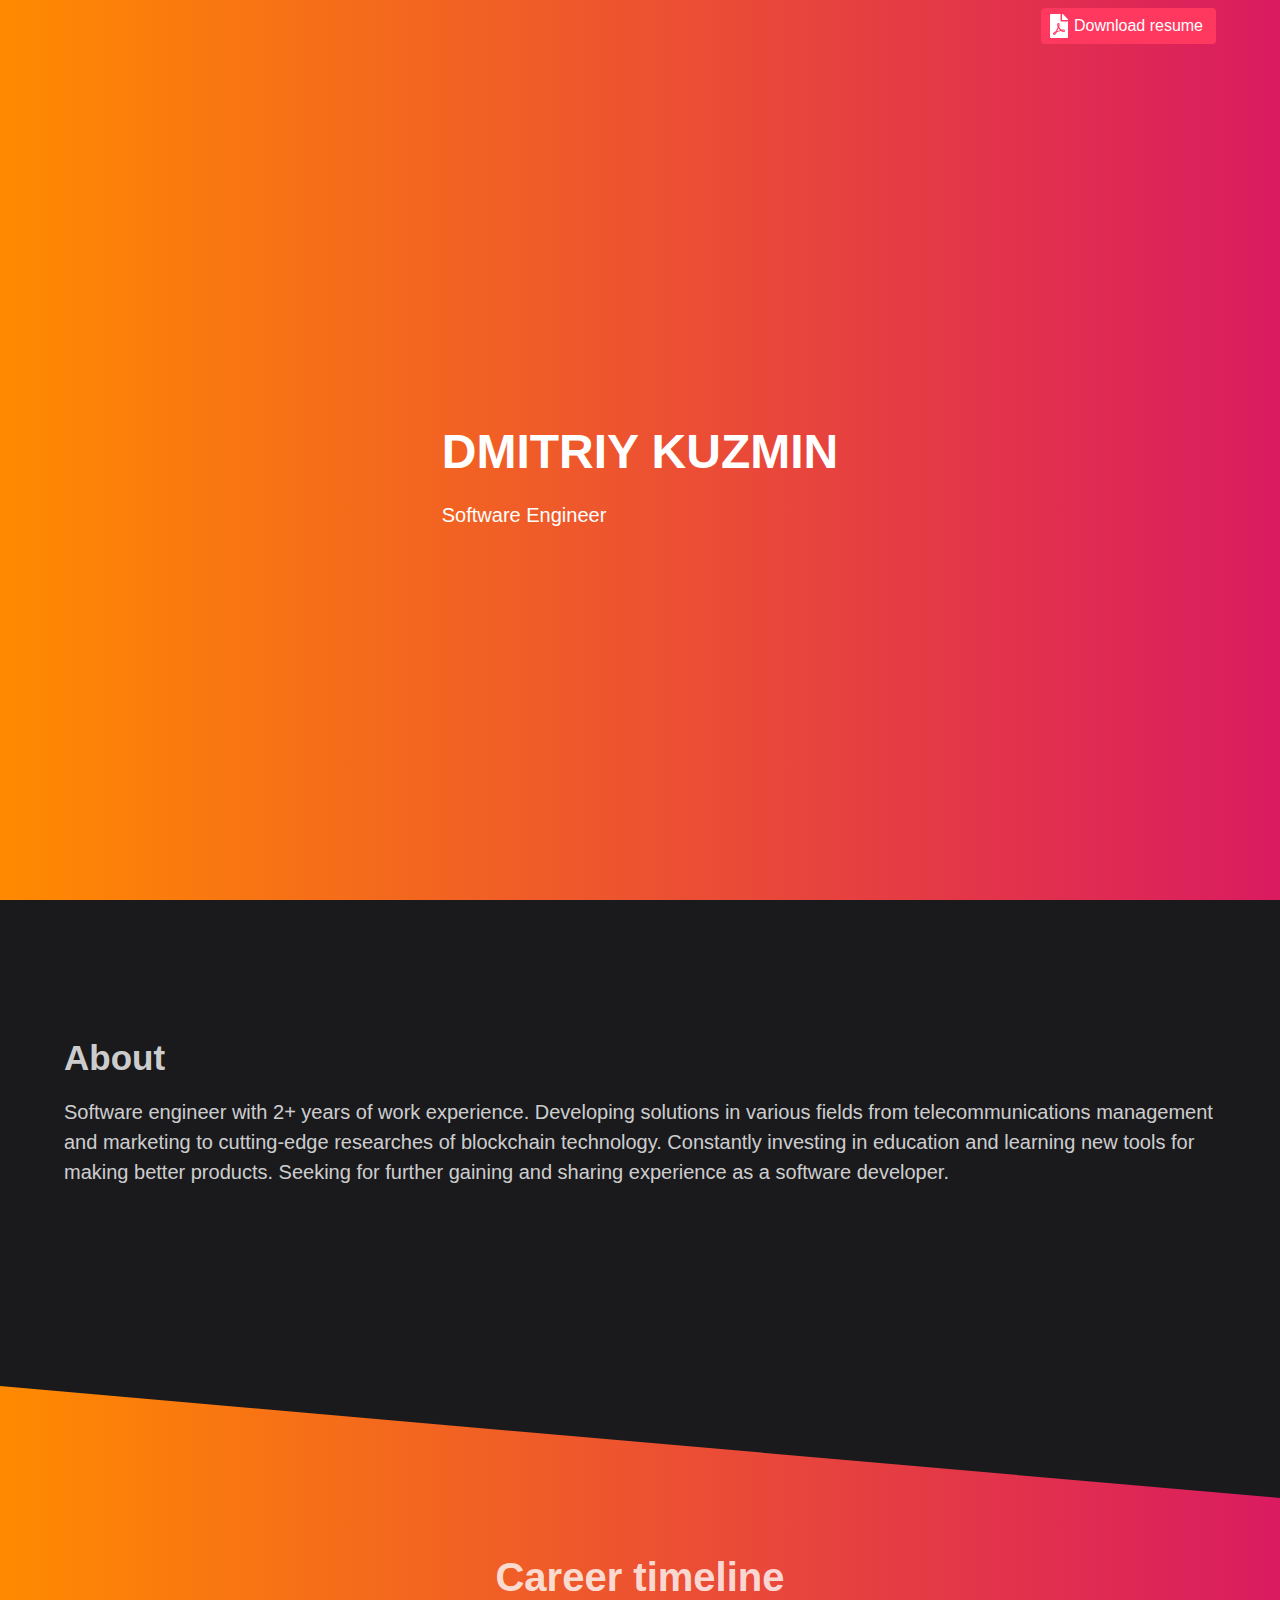
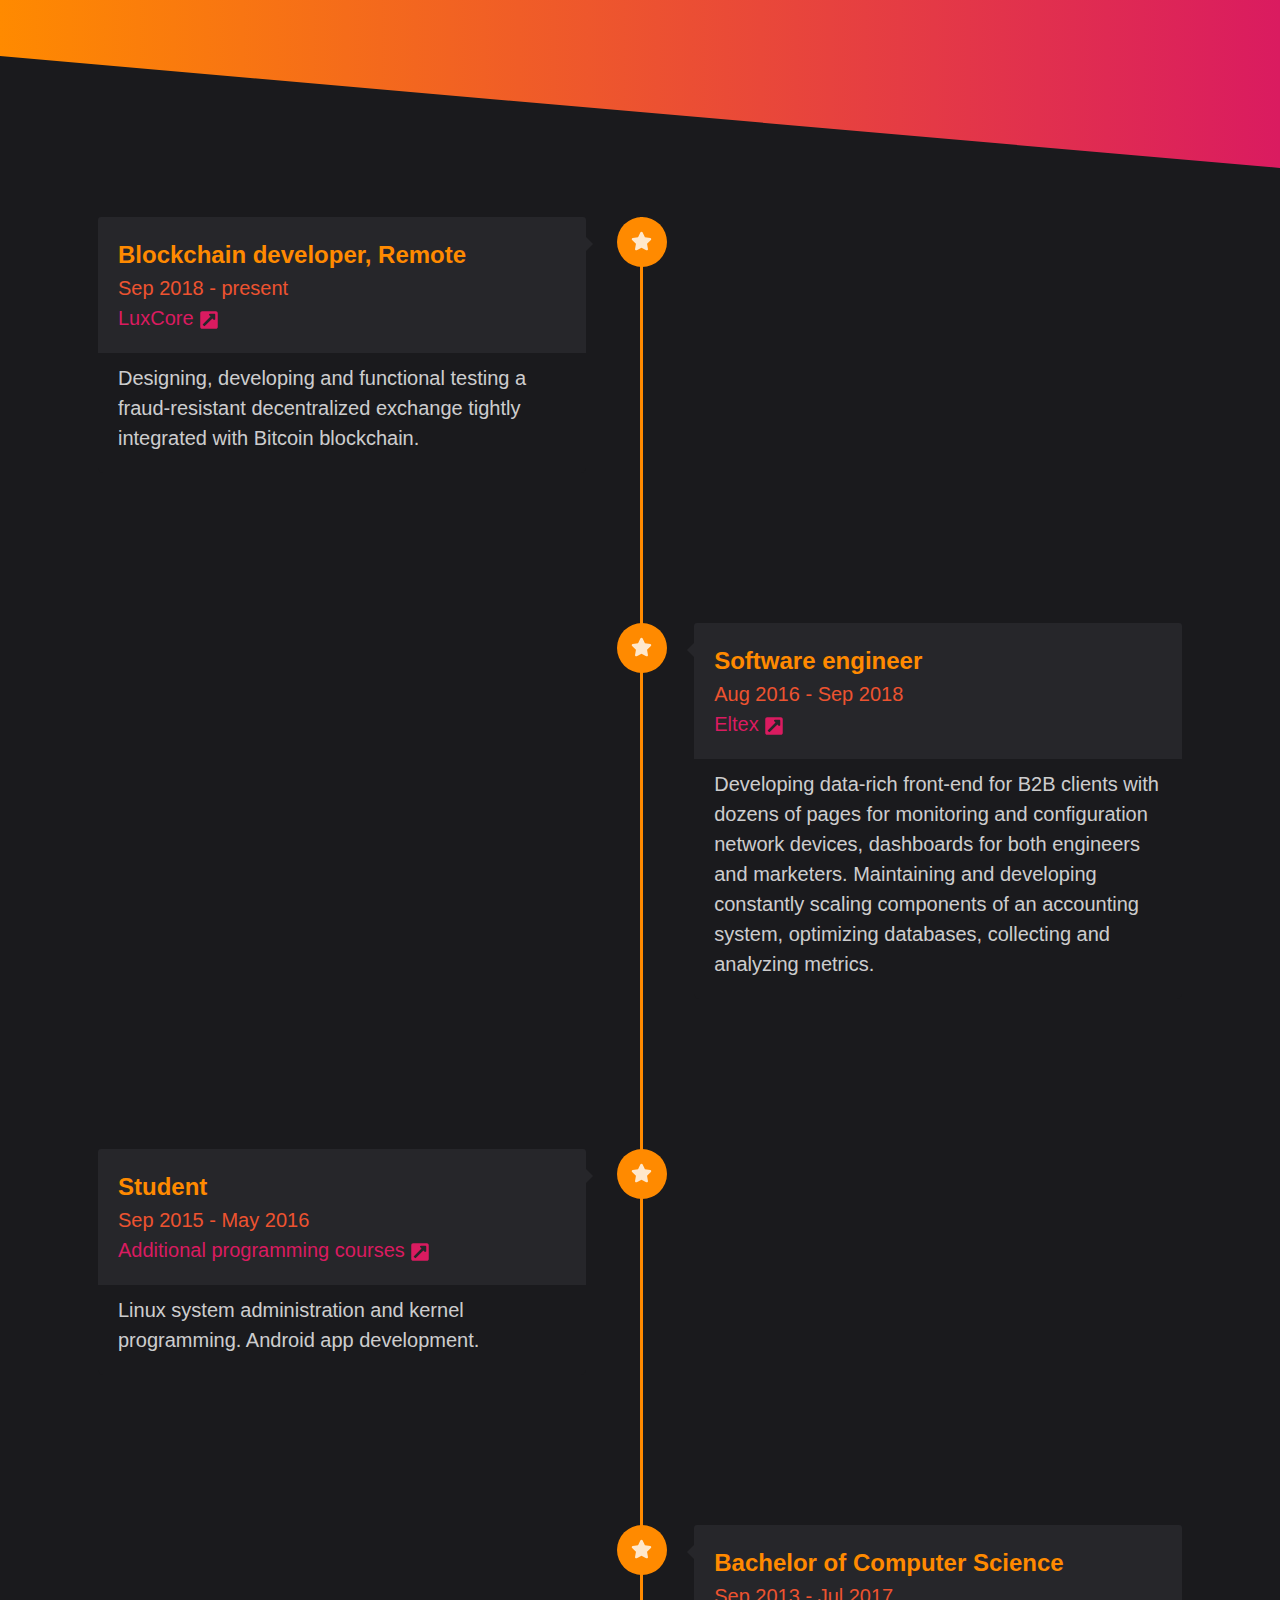
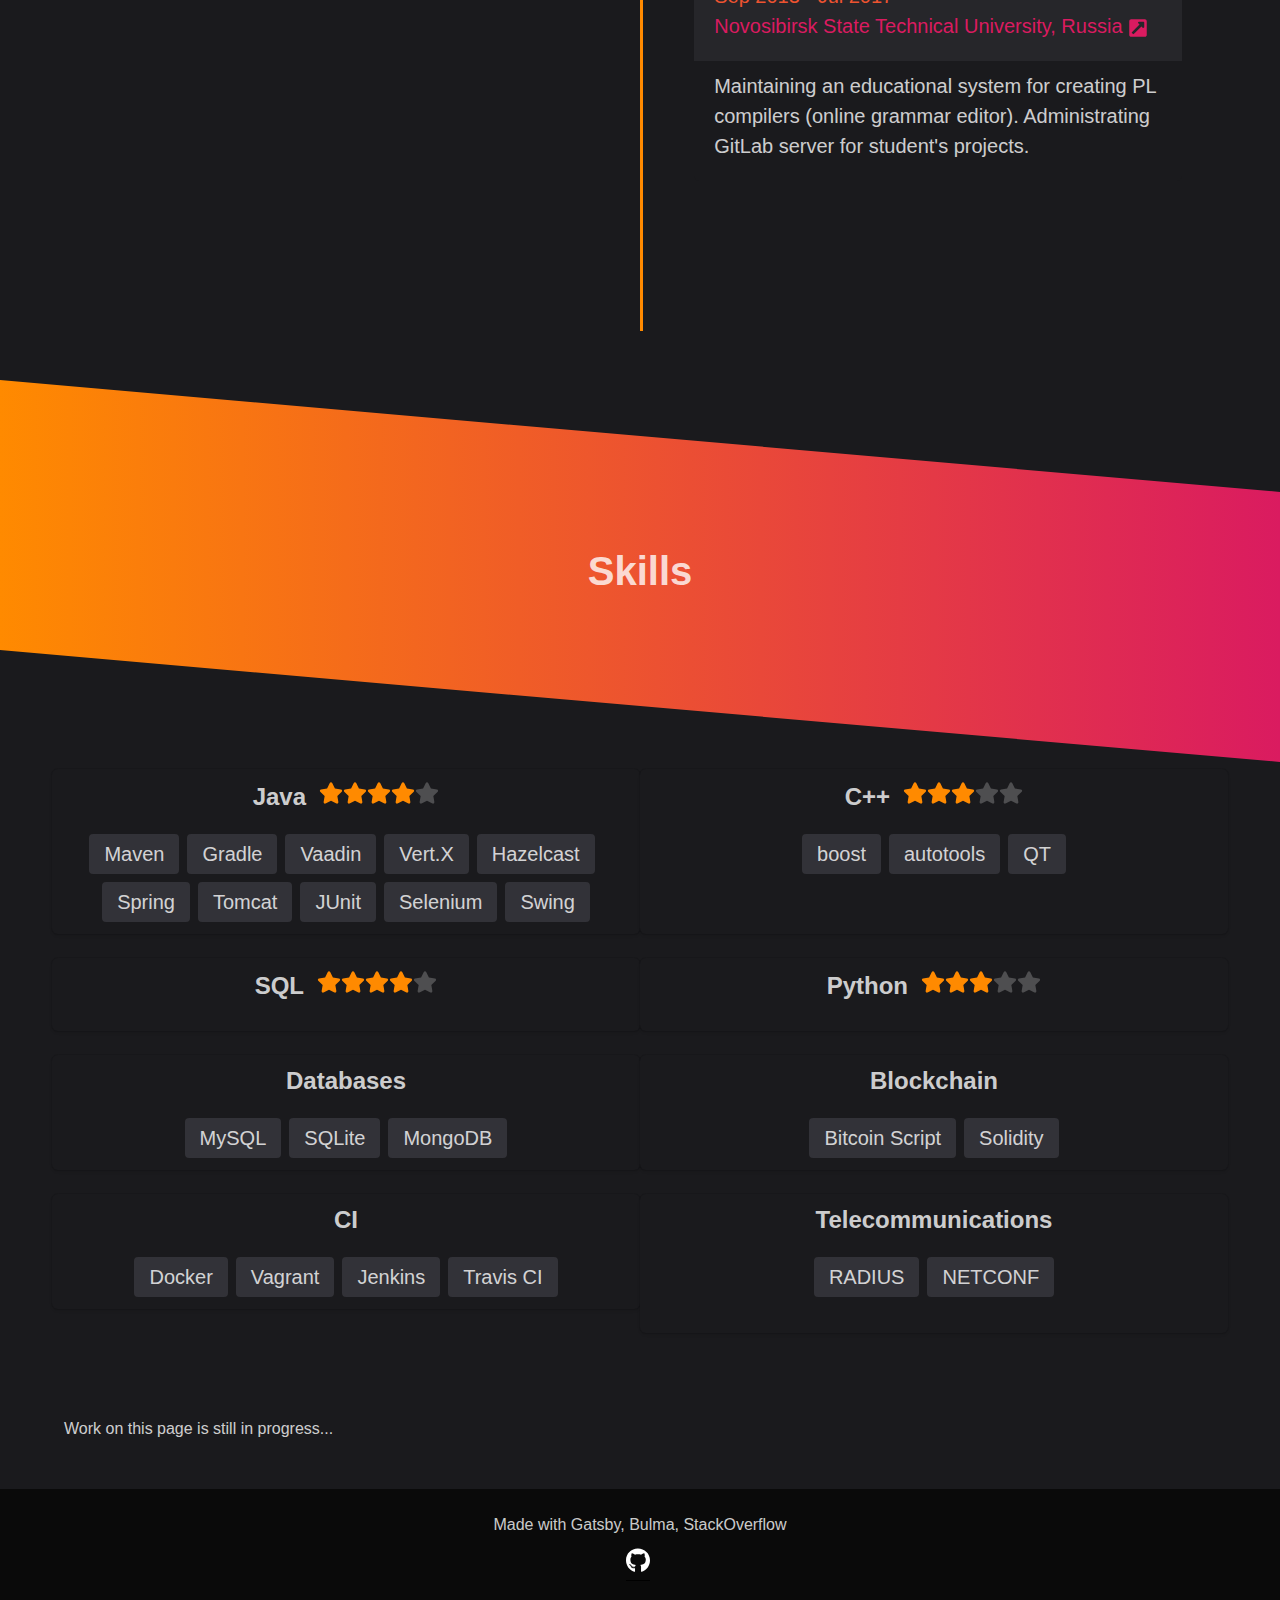
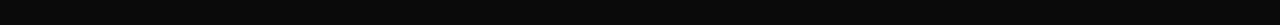
==== commit ae698d59: "Deploy xotonic/xotonic.github.com to github.com/xotonic/xotonic.github.com.git:master" ====
--- a/404/index.html
+++ b/404/index.html
@@ -1,6 +1,6 @@
-<!DOCTYPE html><html lang="en"><head><meta charSet="utf-8"/><meta http-equiv="x-ua-compatible" content="ie=edge"/><meta name="viewport" content="width=device-width, initial-scale=1, shrink-to-fit=no"/><style data-href="/styles.657376f53c6f9f1661ed.css">/*! bulma.io v0.7.5 | MIT License | github.com/jgthms/bulma */@-webkit-keyframes spinAround{0%{-webkit-transform:rotate(0deg);transform:rotate(0deg)}to{-webkit-transform:rotate(359deg);transform:rotate(359deg)}}@keyframes spinAround{0%{-webkit-transform:rotate(0deg);transform:rotate(0deg)}to{-webkit-transform:rotate(359deg);transform:rotate(359deg)}}.breadcrumb,.button,.delete,.file,.is-unselectable,.modal-close,.pagination-ellipsis,.pagination-link,.pagination-next,.pagination-previous,.tabs{-webkit-touch-callout:none;-webkit-user-select:none;-moz-user-select:none;-ms-user-select:none;user-select:none}.navbar-link:not(.is-arrowless):after,.select:not(.is-multiple):not(.is-loading):after{border:3px solid transparent;border-radius:2px;border-right:0;border-top:0;content:" ";display:block;height:.625em;margin-top:-.4375em;pointer-events:none;position:absolute;top:50%;-webkit-transform:rotate(-45deg);transform:rotate(-45deg);-webkit-transform-origin:center;transform-origin:center;width:.625em}.block:not(:last-child),.box:not(:last-child),.breadcrumb:not(:last-child),.content:not(:last-child),.highlight:not(:last-child),.level:not(:last-child),.list:not(:last-child),.message:not(:last-child),.notification:not(:last-child),.progress:not(:last-child),.subtitle:not(:last-child),.table-container:not(:last-child),.table:not(:last-child),.tabs:not(:last-child),.title:not(:last-child){margin-bottom:1.5rem}.delete,.modal-close{-moz-appearance:none;-webkit-appearance:none;background-color:rgba(10,10,10,.2);border:none;border-radius:290486px;cursor:pointer;pointer-events:auto;display:inline-block;flex-grow:0;flex-shrink:0;font-size:0;height:20px;max-height:20px;max-width:20px;min-height:20px;min-width:20px;outline:none;position:relative;vertical-align:top;width:20px}.delete:after,.delete:before,.modal-close:after,.modal-close:before{background-color:#fff;content:"";display:block;left:50%;position:absolute;top:50%;-webkit-transform:translateX(-50%) translateY(-50%) rotate(45deg);transform:translateX(-50%) translateY(-50%) rotate(45deg);-webkit-transform-origin:center center;transform-origin:center center}.delete:before,.modal-close:before{height:2px;width:50%}.delete:after,.modal-close:after{height:50%;width:2px}.delete:focus,.delete:hover,.modal-close:focus,.modal-close:hover{background-color:rgba(10,10,10,.3)}.delete:active,.modal-close:active{background-color:rgba(10,10,10,.4)}.is-small.delete,.is-small.modal-close{height:16px;max-height:16px;max-width:16px;min-height:16px;min-width:16px;width:16px}.is-medium.delete,.is-medium.modal-close{height:24px;max-height:24px;max-width:24px;min-height:24px;min-width:24px;width:24px}.is-large.delete,.is-large.modal-close{height:32px;max-height:32px;max-width:32px;min-height:32px;min-width:32px;width:32px}.button.is-loading:after,.control.is-loading:after,.loader,.select.is-loading:after{-webkit-animation:spinAround .5s linear infinite;animation:spinAround .5s linear infinite;border-radius:290486px;border-color:transparent transparent #dbdbdb #dbdbdb;border-style:solid;border-width:2px;content:"";display:block;height:1em;position:relative;width:1em}.hero-video,.image.is-1by1 .has-ratio,.image.is-1by1 img,.image.is-1by2 .has-ratio,.image.is-1by2 img,.image.is-1by3 .has-ratio,.image.is-1by3 img,.image.is-2by1 .has-ratio,.image.is-2by1 img,.image.is-2by3 .has-ratio,.image.is-2by3 img,.image.is-3by1 .has-ratio,.image.is-3by1 img,.image.is-3by2 .has-ratio,.image.is-3by2 img,.image.is-3by4 .has-ratio,.image.is-3by4 img,.image.is-3by5 .has-ratio,.image.is-3by5 img,.image.is-4by3 .has-ratio,.image.is-4by3 img,.image.is-4by5 .has-ratio,.image.is-4by5 img,.image.is-5by3 .has-ratio,.image.is-5by3 img,.image.is-5by4 .has-ratio,.image.is-5by4 img,.image.is-9by16 .has-ratio,.image.is-9by16 img,.image.is-16by9 .has-ratio,.image.is-16by9 img,.image.is-square .has-ratio,.image.is-square img,.is-overlay,.modal,.modal-background{bottom:0;left:0;position:absolute;right:0;top:0}.button,.file-cta,.file-name,.input,.pagination-ellipsis,.pagination-link,.pagination-next,.pagination-previous,.select select,.textarea{-moz-appearance:none;-webkit-appearance:none;align-items:center;border:1px solid transparent;border-radius:4px;box-shadow:none;display:inline-flex;font-size:1rem;height:2.25em;justify-content:flex-start;line-height:1.5;padding:calc(.375em - 1px) calc(.625em - 1px);position:relative;vertical-align:top}.button:active,.button:focus,.file-cta:active,.file-cta:focus,.file-name:active,.file-name:focus,.input:active,.input:focus,.is-active.button,.is-active.file-cta,.is-active.file-name,.is-active.input,.is-active.pagination-ellipsis,.is-active.pagination-link,.is-active.pagination-next,.is-active.pagination-previous,.is-active.textarea,.is-focused.button,.is-focused.file-cta,.is-focused.file-name,.is-focused.input,.is-focused.pagination-ellipsis,.is-focused.pagination-link,.is-focused.pagination-next,.is-focused.pagination-previous,.is-focused.textarea,.pagination-ellipsis:active,.pagination-ellipsis:focus,.pagination-link:active,.pagination-link:focus,.pagination-next:active,.pagination-next:focus,.pagination-previous:active,.pagination-previous:focus,.select select.is-active,.select select.is-focused,.select select:active,.select select:focus,.textarea:active,.textarea:focus{outline:none}.button[disabled],.file-cta[disabled],.file-name[disabled],.input[disabled],.pagination-ellipsis[disabled],.pagination-link[disabled],.pagination-next[disabled],.pagination-previous[disabled],.select fieldset[disabled] select,.select select[disabled],.textarea[disabled],fieldset[disabled] .button,fieldset[disabled] .file-cta,fieldset[disabled] .file-name,fieldset[disabled] .input,fieldset[disabled] .pagination-ellipsis,fieldset[disabled] .pagination-link,fieldset[disabled] .pagination-next,fieldset[disabled] .pagination-previous,fieldset[disabled] .select select,fieldset[disabled] .textarea{cursor:not-allowed}
+<!DOCTYPE html><html lang="en"><head><meta charSet="utf-8"/><meta http-equiv="x-ua-compatible" content="ie=edge"/><meta name="viewport" content="width=device-width, initial-scale=1, shrink-to-fit=no"/><style data-href="/styles.9f290a3f5fb3452b3f65.css">/*! bulma.io v0.7.5 | MIT License | github.com/jgthms/bulma */@-webkit-keyframes spinAround{0%{-webkit-transform:rotate(0deg);transform:rotate(0deg)}to{-webkit-transform:rotate(359deg);transform:rotate(359deg)}}@keyframes spinAround{0%{-webkit-transform:rotate(0deg);transform:rotate(0deg)}to{-webkit-transform:rotate(359deg);transform:rotate(359deg)}}.breadcrumb,.button,.delete,.file,.is-unselectable,.modal-close,.pagination-ellipsis,.pagination-link,.pagination-next,.pagination-previous,.tabs{-webkit-touch-callout:none;-webkit-user-select:none;-moz-user-select:none;-ms-user-select:none;user-select:none}.navbar-link:not(.is-arrowless):after,.select:not(.is-multiple):not(.is-loading):after{border:3px solid transparent;border-radius:2px;border-right:0;border-top:0;content:" ";display:block;height:.625em;margin-top:-.4375em;pointer-events:none;position:absolute;top:50%;-webkit-transform:rotate(-45deg);transform:rotate(-45deg);-webkit-transform-origin:center;transform-origin:center;width:.625em}.block:not(:last-child),.box:not(:last-child),.breadcrumb:not(:last-child),.content:not(:last-child),.highlight:not(:last-child),.level:not(:last-child),.list:not(:last-child),.message:not(:last-child),.notification:not(:last-child),.progress:not(:last-child),.subtitle:not(:last-child),.table-container:not(:last-child),.table:not(:last-child),.tabs:not(:last-child),.title:not(:last-child){margin-bottom:1.5rem}.delete,.modal-close{-moz-appearance:none;-webkit-appearance:none;background-color:rgba(10,10,10,.2);border:none;border-radius:290486px;cursor:pointer;pointer-events:auto;display:inline-block;flex-grow:0;flex-shrink:0;font-size:0;height:20px;max-height:20px;max-width:20px;min-height:20px;min-width:20px;outline:none;position:relative;vertical-align:top;width:20px}.delete:after,.delete:before,.modal-close:after,.modal-close:before{background-color:#fff;content:"";display:block;left:50%;position:absolute;top:50%;-webkit-transform:translateX(-50%) translateY(-50%) rotate(45deg);transform:translateX(-50%) translateY(-50%) rotate(45deg);-webkit-transform-origin:center center;transform-origin:center center}.delete:before,.modal-close:before{height:2px;width:50%}.delete:after,.modal-close:after{height:50%;width:2px}.delete:focus,.delete:hover,.modal-close:focus,.modal-close:hover{background-color:rgba(10,10,10,.3)}.delete:active,.modal-close:active{background-color:rgba(10,10,10,.4)}.is-small.delete,.is-small.modal-close{height:16px;max-height:16px;max-width:16px;min-height:16px;min-width:16px;width:16px}.is-medium.delete,.is-medium.modal-close{height:24px;max-height:24px;max-width:24px;min-height:24px;min-width:24px;width:24px}.is-large.delete,.is-large.modal-close{height:32px;max-height:32px;max-width:32px;min-height:32px;min-width:32px;width:32px}.button.is-loading:after,.control.is-loading:after,.loader,.select.is-loading:after{-webkit-animation:spinAround .5s linear infinite;animation:spinAround .5s linear infinite;border-radius:290486px;border-color:transparent transparent #dbdbdb #dbdbdb;border-style:solid;border-width:2px;content:"";display:block;height:1em;position:relative;width:1em}.hero-video,.image.is-1by1 .has-ratio,.image.is-1by1 img,.image.is-1by2 .has-ratio,.image.is-1by2 img,.image.is-1by3 .has-ratio,.image.is-1by3 img,.image.is-2by1 .has-ratio,.image.is-2by1 img,.image.is-2by3 .has-ratio,.image.is-2by3 img,.image.is-3by1 .has-ratio,.image.is-3by1 img,.image.is-3by2 .has-ratio,.image.is-3by2 img,.image.is-3by4 .has-ratio,.image.is-3by4 img,.image.is-3by5 .has-ratio,.image.is-3by5 img,.image.is-4by3 .has-ratio,.image.is-4by3 img,.image.is-4by5 .has-ratio,.image.is-4by5 img,.image.is-5by3 .has-ratio,.image.is-5by3 img,.image.is-5by4 .has-ratio,.image.is-5by4 img,.image.is-9by16 .has-ratio,.image.is-9by16 img,.image.is-16by9 .has-ratio,.image.is-16by9 img,.image.is-square .has-ratio,.image.is-square img,.is-overlay,.modal,.modal-background{bottom:0;left:0;position:absolute;right:0;top:0}.button,.file-cta,.file-name,.input,.pagination-ellipsis,.pagination-link,.pagination-next,.pagination-previous,.select select,.textarea{-moz-appearance:none;-webkit-appearance:none;align-items:center;border:1px solid transparent;border-radius:4px;box-shadow:none;display:inline-flex;font-size:1rem;height:2.25em;justify-content:flex-start;line-height:1.5;padding:calc(.375em - 1px) calc(.625em - 1px);position:relative;vertical-align:top}.button:active,.button:focus,.file-cta:active,.file-cta:focus,.file-name:active,.file-name:focus,.input:active,.input:focus,.is-active.button,.is-active.file-cta,.is-active.file-name,.is-active.input,.is-active.pagination-ellipsis,.is-active.pagination-link,.is-active.pagination-next,.is-active.pagination-previous,.is-active.textarea,.is-focused.button,.is-focused.file-cta,.is-focused.file-name,.is-focused.input,.is-focused.pagination-ellipsis,.is-focused.pagination-link,.is-focused.pagination-next,.is-focused.pagination-previous,.is-focused.textarea,.pagination-ellipsis:active,.pagination-ellipsis:focus,.pagination-link:active,.pagination-link:focus,.pagination-next:active,.pagination-next:focus,.pagination-previous:active,.pagination-previous:focus,.select select.is-active,.select select.is-focused,.select select:active,.select select:focus,.textarea:active,.textarea:focus{outline:none}.button[disabled],.file-cta[disabled],.file-name[disabled],.input[disabled],.pagination-ellipsis[disabled],.pagination-link[disabled],.pagination-next[disabled],.pagination-previous[disabled],.select fieldset[disabled] select,.select select[disabled],.textarea[disabled],fieldset[disabled] .button,fieldset[disabled] .file-cta,fieldset[disabled] .file-name,fieldset[disabled] .input,fieldset[disabled] .pagination-ellipsis,fieldset[disabled] .pagination-link,fieldset[disabled] .pagination-next,fieldset[disabled] .pagination-previous,fieldset[disabled] .select select,fieldset[disabled] .textarea{cursor:not-allowed}
 
-/*! minireset.css v0.0.4 | MIT License | github.com/jgthms/minireset.css */blockquote,body,dd,dl,dt,fieldset,figure,h1,h2,h3,h4,h5,h6,hr,html,iframe,legend,li,ol,p,pre,textarea,ul{margin:0;padding:0}h1,h2,h3,h4,h5,h6{font-size:100%;font-weight:400}ul{list-style:none}button,input,select,textarea{margin:0}html{box-sizing:border-box}*,:after,:before{box-sizing:inherit}embed,iframe,img,object,video{height:auto;max-width:100%}audio{max-width:100%}iframe{border:0}table{border-collapse:collapse;border-spacing:0}td,th{padding:0}td:not([align]),th:not([align]){text-align:left}html{background-color:#1a1a1d;font-size:16px;-moz-osx-font-smoothing:grayscale;-webkit-font-smoothing:antialiased;min-width:300px;overflow-x:hidden;overflow-y:scroll;text-rendering:optimizeLegibility;-webkit-text-size-adjust:100%;-ms-text-size-adjust:100%;text-size-adjust:100%}article,aside,figure,footer,header,hgroup,section{display:block}body,button,input,select,textarea{font-family:BlinkMacSystemFont,-apple-system,Segoe UI,Roboto,Oxygen,Ubuntu,Cantarell,Fira Sans,Droid Sans,Helvetica Neue,Helvetica,Arial,sans-serif}code,pre{-moz-osx-font-smoothing:auto;-webkit-font-smoothing:auto;font-family:monospace}body{color:hsla(0,0%,100%,.8);font-size:1em;font-weight:400;line-height:1.5}a{color:#3273dc;cursor:pointer;text-decoration:none}a strong{color:currentColor}a:hover{color:#363636}code{color:#ff3860;font-size:.875em;font-weight:400;padding:.25em .5em}code,hr{background-color:#1a1a1d}hr{border:none;display:block;height:2px;margin:1.5rem 0}img{height:auto;max-width:100%}input[type=checkbox],input[type=radio]{vertical-align:baseline}small{font-size:.875em}span{font-style:inherit;font-weight:inherit}strong{color:hsla(0,0%,100%,.8);font-weight:700}fieldset{border:none}pre{-webkit-overflow-scrolling:touch;background-color:#1a1a1d;color:hsla(0,0%,100%,.8);font-size:.875em;overflow-x:auto;padding:1.25rem 1.5rem;white-space:pre;word-wrap:normal}pre code{background-color:transparent;color:currentColor;font-size:1em;padding:0}table td,table th{vertical-align:top}table td:not([align]),table th:not([align]){text-align:left}table th{color:hsla(0,0%,100%,.8)}.is-clearfix:after{clear:both;content:" ";display:table}.is-pulled-left{float:left!important}.is-pulled-right{float:right!important}.is-clipped{overflow:hidden!important}.is-size-1{font-size:3rem!important}.is-size-2{font-size:2.5rem!important}.is-size-3{font-size:2rem!important}.is-size-4{font-size:1.5rem!important}.is-size-5{font-size:1.25rem!important}.is-size-6{font-size:1rem!important}.is-size-7{font-size:.75rem!important}@media screen and (max-width:768px){.is-size-1-mobile{font-size:3rem!important}.is-size-2-mobile{font-size:2.5rem!important}.is-size-3-mobile{font-size:2rem!important}.is-size-4-mobile{font-size:1.5rem!important}.is-size-5-mobile{font-size:1.25rem!important}.is-size-6-mobile{font-size:1rem!important}.is-size-7-mobile{font-size:.75rem!important}}@media print,screen and (min-width:769px){.is-size-1-tablet{font-size:3rem!important}.is-size-2-tablet{font-size:2.5rem!important}.is-size-3-tablet{font-size:2rem!important}.is-size-4-tablet{font-size:1.5rem!important}.is-size-5-tablet{font-size:1.25rem!important}.is-size-6-tablet{font-size:1rem!important}.is-size-7-tablet{font-size:.75rem!important}}@media screen and (max-width:1023px){.is-size-1-touch{font-size:3rem!important}.is-size-2-touch{font-size:2.5rem!important}.is-size-3-touch{font-size:2rem!important}.is-size-4-touch{font-size:1.5rem!important}.is-size-5-touch{font-size:1.25rem!important}.is-size-6-touch{font-size:1rem!important}.is-size-7-touch{font-size:.75rem!important}}@media screen and (min-width:1024px){.is-size-1-desktop{font-size:3rem!important}.is-size-2-desktop{font-size:2.5rem!important}.is-size-3-desktop{font-size:2rem!important}.is-size-4-desktop{font-size:1.5rem!important}.is-size-5-desktop{font-size:1.25rem!important}.is-size-6-desktop{font-size:1rem!important}.is-size-7-desktop{font-size:.75rem!important}}@media screen and (min-width:1216px){.is-size-1-widescreen{font-size:3rem!important}.is-size-2-widescreen{font-size:2.5rem!important}.is-size-3-widescreen{font-size:2rem!important}.is-size-4-widescreen{font-size:1.5rem!important}.is-size-5-widescreen{font-size:1.25rem!important}.is-size-6-widescreen{font-size:1rem!important}.is-size-7-widescreen{font-size:.75rem!important}}@media screen and (min-width:1408px){.is-size-1-fullhd{font-size:3rem!important}.is-size-2-fullhd{font-size:2.5rem!important}.is-size-3-fullhd{font-size:2rem!important}.is-size-4-fullhd{font-size:1.5rem!important}.is-size-5-fullhd{font-size:1.25rem!important}.is-size-6-fullhd{font-size:1rem!important}.is-size-7-fullhd{font-size:.75rem!important}}.has-text-centered{text-align:center!important}.has-text-justified{text-align:justify!important}.has-text-left{text-align:left!important}.has-text-right{text-align:right!important}@media screen and (max-width:768px){.has-text-centered-mobile{text-align:center!important}}@media print,screen and (min-width:769px){.has-text-centered-tablet{text-align:center!important}}@media screen and (min-width:769px) and (max-width:1023px){.has-text-centered-tablet-only{text-align:center!important}}@media screen and (max-width:1023px){.has-text-centered-touch{text-align:center!important}}@media screen and (min-width:1024px){.has-text-centered-desktop{text-align:center!important}}@media screen and (min-width:1024px) and (max-width:1215px){.has-text-centered-desktop-only{text-align:center!important}}@media screen and (min-width:1216px){.has-text-centered-widescreen{text-align:center!important}}@media screen and (min-width:1216px) and (max-width:1407px){.has-text-centered-widescreen-only{text-align:center!important}}@media screen and (min-width:1408px){.has-text-centered-fullhd{text-align:center!important}}@media screen and (max-width:768px){.has-text-justified-mobile{text-align:justify!important}}@media print,screen and (min-width:769px){.has-text-justified-tablet{text-align:justify!important}}@media screen and (min-width:769px) and (max-width:1023px){.has-text-justified-tablet-only{text-align:justify!important}}@media screen and (max-width:1023px){.has-text-justified-touch{text-align:justify!important}}@media screen and (min-width:1024px){.has-text-justified-desktop{text-align:justify!important}}@media screen and (min-width:1024px) and (max-width:1215px){.has-text-justified-desktop-only{text-align:justify!important}}@media screen and (min-width:1216px){.has-text-justified-widescreen{text-align:justify!important}}@media screen and (min-width:1216px) and (max-width:1407px){.has-text-justified-widescreen-only{text-align:justify!important}}@media screen and (min-width:1408px){.has-text-justified-fullhd{text-align:justify!important}}@media screen and (max-width:768px){.has-text-left-mobile{text-align:left!important}}@media print,screen and (min-width:769px){.has-text-left-tablet{text-align:left!important}}@media screen and (min-width:769px) and (max-width:1023px){.has-text-left-tablet-only{text-align:left!important}}@media screen and (max-width:1023px){.has-text-left-touch{text-align:left!important}}@media screen and (min-width:1024px){.has-text-left-desktop{text-align:left!important}}@media screen and (min-width:1024px) and (max-width:1215px){.has-text-left-desktop-only{text-align:left!important}}@media screen and (min-width:1216px){.has-text-left-widescreen{text-align:left!important}}@media screen and (min-width:1216px) and (max-width:1407px){.has-text-left-widescreen-only{text-align:left!important}}@media screen and (min-width:1408px){.has-text-left-fullhd{text-align:left!important}}@media screen and (max-width:768px){.has-text-right-mobile{text-align:right!important}}@media print,screen and (min-width:769px){.has-text-right-tablet{text-align:right!important}}@media screen and (min-width:769px) and (max-width:1023px){.has-text-right-tablet-only{text-align:right!important}}@media screen and (max-width:1023px){.has-text-right-touch{text-align:right!important}}@media screen and (min-width:1024px){.has-text-right-desktop{text-align:right!important}}@media screen and (min-width:1024px) and (max-width:1215px){.has-text-right-desktop-only{text-align:right!important}}@media screen and (min-width:1216px){.has-text-right-widescreen{text-align:right!important}}@media screen and (min-width:1216px) and (max-width:1407px){.has-text-right-widescreen-only{text-align:right!important}}@media screen and (min-width:1408px){.has-text-right-fullhd{text-align:right!important}}.is-capitalized{text-transform:capitalize!important}.is-lowercase{text-transform:lowercase!important}.is-uppercase{text-transform:uppercase!important}.is-italic{font-style:italic!important}.has-text-white{color:#fff!important}a.has-text-white:focus,a.has-text-white:hover{color:#e6e6e6!important}.has-background-white{background-color:#fff!important}.has-text-black{color:#0a0a0a!important}a.has-text-black:focus,a.has-text-black:hover{color:#000!important}.has-background-black{background-color:#0a0a0a!important}.has-text-light{color:#f5f5f5!important}a.has-text-light:focus,a.has-text-light:hover{color:#dbdbdb!important}.has-background-light{background-color:#f5f5f5!important}.has-text-dark{color:#363636!important}a.has-text-dark:focus,a.has-text-dark:hover{color:#1c1c1c!important}.has-background-dark{background-color:#363636!important}.has-text-primary{color:#00d1b2!important}a.has-text-primary:focus,a.has-text-primary:hover{color:#009e86!important}.has-background-primary{background-color:#00d1b2!important}.has-text-link{color:#3273dc!important}a.has-text-link:focus,a.has-text-link:hover{color:#205bbc!important}.has-background-link{background-color:#3273dc!important}.has-text-info{color:#209cee!important}a.has-text-info:focus,a.has-text-info:hover{color:#0f81cc!important}.has-background-info{background-color:#209cee!important}.has-text-success{color:#23d160!important}a.has-text-success:focus,a.has-text-success:hover{color:#1ca64c!important}.has-background-success{background-color:#23d160!important}.has-text-warning{color:#ffdd57!important}a.has-text-warning:focus,a.has-text-warning:hover{color:#ffd324!important}.has-background-warning{background-color:#ffdd57!important}.has-text-danger{color:#ff3860!important}a.has-text-danger:focus,a.has-text-danger:hover{color:#ff0537!important}.has-background-danger{background-color:#ff3860!important}.has-text-black-bis{color:#121212!important}.has-background-black-bis{background-color:#121212!important}.has-text-black-ter{color:#242424!important}.has-background-black-ter{background-color:#242424!important}.has-text-grey-darker{color:#363636!important}.has-background-grey-darker{background-color:#363636!important}.has-text-grey-dark{color:#4a4a4a!important}.has-background-grey-dark{background-color:#4a4a4a!important}.has-text-grey{color:#7a7a7a!important}.has-background-grey{background-color:#7a7a7a!important}.has-text-grey-light{color:#b5b5b5!important}.has-background-grey-light{background-color:#b5b5b5!important}.has-text-grey-lighter{color:#dbdbdb!important}.has-background-grey-lighter{background-color:#dbdbdb!important}.has-text-white-ter{color:#f5f5f5!important}.has-background-white-ter{background-color:#f5f5f5!important}.has-text-white-bis{color:#fafafa!important}.has-background-white-bis{background-color:#fafafa!important}.has-text-weight-light{font-weight:300!important}.has-text-weight-normal{font-weight:400!important}.has-text-weight-medium{font-weight:500!important}.has-text-weight-semibold{font-weight:600!important}.has-text-weight-bold{font-weight:700!important}.is-family-primary,.is-family-sans-serif,.is-family-secondary{font-family:BlinkMacSystemFont,-apple-system,Segoe UI,Roboto,Oxygen,Ubuntu,Cantarell,Fira Sans,Droid Sans,Helvetica Neue,Helvetica,Arial,sans-serif!important}.is-family-code,.is-family-monospace{font-family:monospace!important}.is-block{display:block!important}@media screen and (max-width:768px){.is-block-mobile{display:block!important}}@media print,screen and (min-width:769px){.is-block-tablet{display:block!important}}@media screen and (min-width:769px) and (max-width:1023px){.is-block-tablet-only{display:block!important}}@media screen and (max-width:1023px){.is-block-touch{display:block!important}}@media screen and (min-width:1024px){.is-block-desktop{display:block!important}}@media screen and (min-width:1024px) and (max-width:1215px){.is-block-desktop-only{display:block!important}}@media screen and (min-width:1216px){.is-block-widescreen{display:block!important}}@media screen and (min-width:1216px) and (max-width:1407px){.is-block-widescreen-only{display:block!important}}@media screen and (min-width:1408px){.is-block-fullhd{display:block!important}}.is-flex{display:flex!important}@media screen and (max-width:768px){.is-flex-mobile{display:flex!important}}@media print,screen and (min-width:769px){.is-flex-tablet{display:flex!important}}@media screen and (min-width:769px) and (max-width:1023px){.is-flex-tablet-only{display:flex!important}}@media screen and (max-width:1023px){.is-flex-touch{display:flex!important}}@media screen and (min-width:1024px){.is-flex-desktop{display:flex!important}}@media screen and (min-width:1024px) and (max-width:1215px){.is-flex-desktop-only{display:flex!important}}@media screen and (min-width:1216px){.is-flex-widescreen{display:flex!important}}@media screen and (min-width:1216px) and (max-width:1407px){.is-flex-widescreen-only{display:flex!important}}@media screen and (min-width:1408px){.is-flex-fullhd{display:flex!important}}.is-inline{display:inline!important}@media screen and (max-width:768px){.is-inline-mobile{display:inline!important}}@media print,screen and (min-width:769px){.is-inline-tablet{display:inline!important}}@media screen and (min-width:769px) and (max-width:1023px){.is-inline-tablet-only{display:inline!important}}@media screen and (max-width:1023px){.is-inline-touch{display:inline!important}}@media screen and (min-width:1024px){.is-inline-desktop{display:inline!important}}@media screen and (min-width:1024px) and (max-width:1215px){.is-inline-desktop-only{display:inline!important}}@media screen and (min-width:1216px){.is-inline-widescreen{display:inline!important}}@media screen and (min-width:1216px) and (max-width:1407px){.is-inline-widescreen-only{display:inline!important}}@media screen and (min-width:1408px){.is-inline-fullhd{display:inline!important}}.is-inline-block{display:inline-block!important}@media screen and (max-width:768px){.is-inline-block-mobile{display:inline-block!important}}@media print,screen and (min-width:769px){.is-inline-block-tablet{display:inline-block!important}}@media screen and (min-width:769px) and (max-width:1023px){.is-inline-block-tablet-only{display:inline-block!important}}@media screen and (max-width:1023px){.is-inline-block-touch{display:inline-block!important}}@media screen and (min-width:1024px){.is-inline-block-desktop{display:inline-block!important}}@media screen and (min-width:1024px) and (max-width:1215px){.is-inline-block-desktop-only{display:inline-block!important}}@media screen and (min-width:1216px){.is-inline-block-widescreen{display:inline-block!important}}@media screen and (min-width:1216px) and (max-width:1407px){.is-inline-block-widescreen-only{display:inline-block!important}}@media screen and (min-width:1408px){.is-inline-block-fullhd{display:inline-block!important}}.is-inline-flex{display:inline-flex!important}@media screen and (max-width:768px){.is-inline-flex-mobile{display:inline-flex!important}}@media print,screen and (min-width:769px){.is-inline-flex-tablet{display:inline-flex!important}}@media screen and (min-width:769px) and (max-width:1023px){.is-inline-flex-tablet-only{display:inline-flex!important}}@media screen and (max-width:1023px){.is-inline-flex-touch{display:inline-flex!important}}@media screen and (min-width:1024px){.is-inline-flex-desktop{display:inline-flex!important}}@media screen and (min-width:1024px) and (max-width:1215px){.is-inline-flex-desktop-only{display:inline-flex!important}}@media screen and (min-width:1216px){.is-inline-flex-widescreen{display:inline-flex!important}}@media screen and (min-width:1216px) and (max-width:1407px){.is-inline-flex-widescreen-only{display:inline-flex!important}}@media screen and (min-width:1408px){.is-inline-flex-fullhd{display:inline-flex!important}}.is-hidden{display:none!important}.is-sr-only{border:none!important;clip:rect(0,0,0,0)!important;height:.01em!important;overflow:hidden!important;padding:0!important;position:absolute!important;white-space:nowrap!important;width:.01em!important}@media screen and (max-width:768px){.is-hidden-mobile{display:none!important}}@media print,screen and (min-width:769px){.is-hidden-tablet{display:none!important}}@media screen and (min-width:769px) and (max-width:1023px){.is-hidden-tablet-only{display:none!important}}@media screen and (max-width:1023px){.is-hidden-touch{display:none!important}}@media screen and (min-width:1024px){.is-hidden-desktop{display:none!important}}@media screen and (min-width:1024px) and (max-width:1215px){.is-hidden-desktop-only{display:none!important}}@media screen and (min-width:1216px){.is-hidden-widescreen{display:none!important}}@media screen and (min-width:1216px) and (max-width:1407px){.is-hidden-widescreen-only{display:none!important}}@media screen and (min-width:1408px){.is-hidden-fullhd{display:none!important}}.is-invisible{visibility:hidden!important}@media screen and (max-width:768px){.is-invisible-mobile{visibility:hidden!important}}@media print,screen and (min-width:769px){.is-invisible-tablet{visibility:hidden!important}}@media screen and (min-width:769px) and (max-width:1023px){.is-invisible-tablet-only{visibility:hidden!important}}@media screen and (max-width:1023px){.is-invisible-touch{visibility:hidden!important}}@media screen and (min-width:1024px){.is-invisible-desktop{visibility:hidden!important}}@media screen and (min-width:1024px) and (max-width:1215px){.is-invisible-desktop-only{visibility:hidden!important}}@media screen and (min-width:1216px){.is-invisible-widescreen{visibility:hidden!important}}@media screen and (min-width:1216px) and (max-width:1407px){.is-invisible-widescreen-only{visibility:hidden!important}}@media screen and (min-width:1408px){.is-invisible-fullhd{visibility:hidden!important}}.is-marginless{margin:0!important}.is-paddingless{padding:0!important}.is-radiusless{border-radius:0!important}.is-shadowless{box-shadow:none!important}.is-relative{position:relative!important}.box{background-color:#1a1a1d;border-radius:6px;box-shadow:0 2px 3px rgba(10,10,10,.1),0 0 0 1px rgba(10,10,10,.1);color:hsla(0,0%,100%,.8);display:block;padding:1.25rem}a.box:focus,a.box:hover{box-shadow:0 2px 3px rgba(10,10,10,.1),0 0 0 1px #3273dc}a.box:active{box-shadow:inset 0 1px 2px rgba(10,10,10,.2),0 0 0 1px #3273dc}.button{background-color:#fff;border-color:#dbdbdb;border-width:1px;color:#363636;cursor:pointer;justify-content:center;padding:calc(.375em - 1px) .75em;text-align:center;white-space:nowrap}.button strong{color:inherit}.button .icon,.button .icon.is-large,.button .icon.is-medium,.button .icon.is-small{height:1.5em;width:1.5em}.button .icon:first-child:not(:last-child){margin-left:calc(-.375em - 1px);margin-right:.1875em}.button .icon:last-child:not(:first-child){margin-left:.1875em;margin-right:calc(-.375em - 1px)}.button .icon:first-child:last-child{margin-left:calc(-.375em - 1px);margin-right:calc(-.375em - 1px)}.button.is-hovered,.button:hover{border-color:#b5b5b5;color:#363636}.button.is-focused,.button:focus{border-color:#3273dc;color:#363636}.button.is-focused:not(:active),.button:focus:not(:active){box-shadow:0 0 0 .125em rgba(50,115,220,.25)}.button.is-active,.button:active{border-color:#4a4a4a;color:#363636}.button.is-text{background-color:transparent;border-color:transparent;color:hsla(0,0%,100%,.8);text-decoration:underline}.button.is-text.is-focused,.button.is-text.is-hovered,.button.is-text:focus,.button.is-text:hover{background-color:#1a1a1d;color:hsla(0,0%,100%,.8)}.button.is-text.is-active,.button.is-text:active{background-color:#0e0e10;color:hsla(0,0%,100%,.8)}.button.is-text[disabled],fieldset[disabled] .button.is-text{background-color:transparent;border-color:transparent;box-shadow:none}.button.is-white{background-color:#fff;border-color:transparent;color:#0a0a0a}.button.is-white.is-hovered,.button.is-white:hover{background-color:#f9f9f9;border-color:transparent;color:#0a0a0a}.button.is-white.is-focused,.button.is-white:focus{border-color:transparent;color:#0a0a0a}.button.is-white.is-focused:not(:active),.button.is-white:focus:not(:active){box-shadow:0 0 0 .125em hsla(0,0%,100%,.25)}.button.is-white.is-active,.button.is-white:active{background-color:#f2f2f2;border-color:transparent;color:#0a0a0a}.button.is-white[disabled],fieldset[disabled] .button.is-white{background-color:#fff;border-color:transparent;box-shadow:none}.button.is-white.is-inverted{background-color:#0a0a0a;color:#fff}.button.is-white.is-inverted.is-hovered,.button.is-white.is-inverted:hover{background-color:#000}.button.is-white.is-inverted[disabled],fieldset[disabled] .button.is-white.is-inverted{background-color:#0a0a0a;border-color:transparent;box-shadow:none;color:#fff}.button.is-white.is-loading:after{border-color:transparent transparent #0a0a0a #0a0a0a!important}.button.is-white.is-outlined{background-color:transparent;border-color:#fff;color:#fff}.button.is-white.is-outlined.is-focused,.button.is-white.is-outlined.is-hovered,.button.is-white.is-outlined:focus,.button.is-white.is-outlined:hover{background-color:#fff;border-color:#fff;color:#0a0a0a}.button.is-white.is-outlined.is-loading:after{border-color:transparent transparent #fff #fff!important}.button.is-white.is-outlined.is-loading.is-focused:after,.button.is-white.is-outlined.is-loading.is-hovered:after,.button.is-white.is-outlined.is-loading:focus:after,.button.is-white.is-outlined.is-loading:hover:after{border-color:transparent transparent #0a0a0a #0a0a0a!important}.button.is-white.is-outlined[disabled],fieldset[disabled] .button.is-white.is-outlined{background-color:transparent;border-color:#fff;box-shadow:none;color:#fff}.button.is-white.is-inverted.is-outlined{background-color:transparent;border-color:#0a0a0a;color:#0a0a0a}.button.is-white.is-inverted.is-outlined.is-focused,.button.is-white.is-inverted.is-outlined.is-hovered,.button.is-white.is-inverted.is-outlined:focus,.button.is-white.is-inverted.is-outlined:hover{background-color:#0a0a0a;color:#fff}.button.is-white.is-inverted.is-outlined.is-loading.is-focused:after,.button.is-white.is-inverted.is-outlined.is-loading.is-hovered:after,.button.is-white.is-inverted.is-outlined.is-loading:focus:after,.button.is-white.is-inverted.is-outlined.is-loading:hover:after{border-color:transparent transparent #fff #fff!important}.button.is-white.is-inverted.is-outlined[disabled],fieldset[disabled] .button.is-white.is-inverted.is-outlined{background-color:transparent;border-color:#0a0a0a;box-shadow:none;color:#0a0a0a}.button.is-black{background-color:#0a0a0a;border-color:transparent;color:#fff}.button.is-black.is-hovered,.button.is-black:hover{background-color:#040404;border-color:transparent;color:#fff}.button.is-black.is-focused,.button.is-black:focus{border-color:transparent;color:#fff}.button.is-black.is-focused:not(:active),.button.is-black:focus:not(:active){box-shadow:0 0 0 .125em rgba(10,10,10,.25)}.button.is-black.is-active,.button.is-black:active{background-color:#000;border-color:transparent;color:#fff}.button.is-black[disabled],fieldset[disabled] .button.is-black{background-color:#0a0a0a;border-color:transparent;box-shadow:none}.button.is-black.is-inverted{background-color:#fff;color:#0a0a0a}.button.is-black.is-inverted.is-hovered,.button.is-black.is-inverted:hover{background-color:#f2f2f2}.button.is-black.is-inverted[disabled],fieldset[disabled] .button.is-black.is-inverted{background-color:#fff;border-color:transparent;box-shadow:none;color:#0a0a0a}.button.is-black.is-loading:after{border-color:transparent transparent #fff #fff!important}.button.is-black.is-outlined{background-color:transparent;border-color:#0a0a0a;color:#0a0a0a}.button.is-black.is-outlined.is-focused,.button.is-black.is-outlined.is-hovered,.button.is-black.is-outlined:focus,.button.is-black.is-outlined:hover{background-color:#0a0a0a;border-color:#0a0a0a;color:#fff}.button.is-black.is-outlined.is-loading:after{border-color:transparent transparent #0a0a0a #0a0a0a!important}.button.is-black.is-outlined.is-loading.is-focused:after,.button.is-black.is-outlined.is-loading.is-hovered:after,.button.is-black.is-outlined.is-loading:focus:after,.button.is-black.is-outlined.is-loading:hover:after{border-color:transparent transparent #fff #fff!important}.button.is-black.is-outlined[disabled],fieldset[disabled] .button.is-black.is-outlined{background-color:transparent;border-color:#0a0a0a;box-shadow:none;color:#0a0a0a}.button.is-black.is-inverted.is-outlined{background-color:transparent;border-color:#fff;color:#fff}.button.is-black.is-inverted.is-outlined.is-focused,.button.is-black.is-inverted.is-outlined.is-hovered,.button.is-black.is-inverted.is-outlined:focus,.button.is-black.is-inverted.is-outlined:hover{background-color:#fff;color:#0a0a0a}.button.is-black.is-inverted.is-outlined.is-loading.is-focused:after,.button.is-black.is-inverted.is-outlined.is-loading.is-hovered:after,.button.is-black.is-inverted.is-outlined.is-loading:focus:after,.button.is-black.is-inverted.is-outlined.is-loading:hover:after{border-color:transparent transparent #0a0a0a #0a0a0a!important}.button.is-black.is-inverted.is-outlined[disabled],fieldset[disabled] .button.is-black.is-inverted.is-outlined{background-color:transparent;border-color:#fff;box-shadow:none;color:#fff}.button.is-light{background-color:#f5f5f5;border-color:transparent;color:#363636}.button.is-light.is-hovered,.button.is-light:hover{background-color:#eee;border-color:transparent;color:#363636}.button.is-light.is-focused,.button.is-light:focus{border-color:transparent;color:#363636}.button.is-light.is-focused:not(:active),.button.is-light:focus:not(:active){box-shadow:0 0 0 .125em hsla(0,0%,96.1%,.25)}.button.is-light.is-active,.button.is-light:active{background-color:#e8e8e8;border-color:transparent;color:#363636}.button.is-light[disabled],fieldset[disabled] .button.is-light{background-color:#f5f5f5;border-color:transparent;box-shadow:none}.button.is-light.is-inverted{background-color:#363636;color:#f5f5f5}.button.is-light.is-inverted.is-hovered,.button.is-light.is-inverted:hover{background-color:#292929}.button.is-light.is-inverted[disabled],fieldset[disabled] .button.is-light.is-inverted{background-color:#363636;border-color:transparent;box-shadow:none;color:#f5f5f5}.button.is-light.is-loading:after{border-color:transparent transparent #363636 #363636!important}.button.is-light.is-outlined{background-color:transparent;border-color:#f5f5f5;color:#f5f5f5}.button.is-light.is-outlined.is-focused,.button.is-light.is-outlined.is-hovered,.button.is-light.is-outlined:focus,.button.is-light.is-outlined:hover{background-color:#f5f5f5;border-color:#f5f5f5;color:#363636}.button.is-light.is-outlined.is-loading:after{border-color:transparent transparent #f5f5f5 #f5f5f5!important}.button.is-light.is-outlined.is-loading.is-focused:after,.button.is-light.is-outlined.is-loading.is-hovered:after,.button.is-light.is-outlined.is-loading:focus:after,.button.is-light.is-outlined.is-loading:hover:after{border-color:transparent transparent #363636 #363636!important}.button.is-light.is-outlined[disabled],fieldset[disabled] .button.is-light.is-outlined{background-color:transparent;border-color:#f5f5f5;box-shadow:none;color:#f5f5f5}.button.is-light.is-inverted.is-outlined{background-color:transparent;border-color:#363636;color:#363636}.button.is-light.is-inverted.is-outlined.is-focused,.button.is-light.is-inverted.is-outlined.is-hovered,.button.is-light.is-inverted.is-outlined:focus,.button.is-light.is-inverted.is-outlined:hover{background-color:#363636;color:#f5f5f5}.button.is-light.is-inverted.is-outlined.is-loading.is-focused:after,.button.is-light.is-inverted.is-outlined.is-loading.is-hovered:after,.button.is-light.is-inverted.is-outlined.is-loading:focus:after,.button.is-light.is-inverted.is-outlined.is-loading:hover:after{border-color:transparent transparent #f5f5f5 #f5f5f5!important}.button.is-light.is-inverted.is-outlined[disabled],fieldset[disabled] .button.is-light.is-inverted.is-outlined{background-color:transparent;border-color:#363636;box-shadow:none;color:#363636}.button.is-dark{background-color:#363636;border-color:transparent;color:#f5f5f5}.button.is-dark.is-hovered,.button.is-dark:hover{background-color:#2f2f2f;border-color:transparent;color:#f5f5f5}.button.is-dark.is-focused,.button.is-dark:focus{border-color:transparent;color:#f5f5f5}.button.is-dark.is-focused:not(:active),.button.is-dark:focus:not(:active){box-shadow:0 0 0 .125em rgba(54,54,54,.25)}.button.is-dark.is-active,.button.is-dark:active{background-color:#292929;border-color:transparent;color:#f5f5f5}.button.is-dark[disabled],fieldset[disabled] .button.is-dark{background-color:#363636;border-color:transparent;box-shadow:none}.button.is-dark.is-inverted{background-color:#f5f5f5;color:#363636}.button.is-dark.is-inverted.is-hovered,.button.is-dark.is-inverted:hover{background-color:#e8e8e8}.button.is-dark.is-inverted[disabled],fieldset[disabled] .button.is-dark.is-inverted{background-color:#f5f5f5;border-color:transparent;box-shadow:none;color:#363636}.button.is-dark.is-loading:after{border-color:transparent transparent #f5f5f5 #f5f5f5!important}.button.is-dark.is-outlined{background-color:transparent;border-color:#363636;color:#363636}.button.is-dark.is-outlined.is-focused,.button.is-dark.is-outlined.is-hovered,.button.is-dark.is-outlined:focus,.button.is-dark.is-outlined:hover{background-color:#363636;border-color:#363636;color:#f5f5f5}.button.is-dark.is-outlined.is-loading:after{border-color:transparent transparent #363636 #363636!important}.button.is-dark.is-outlined.is-loading.is-focused:after,.button.is-dark.is-outlined.is-loading.is-hovered:after,.button.is-dark.is-outlined.is-loading:focus:after,.button.is-dark.is-outlined.is-loading:hover:after{border-color:transparent transparent #f5f5f5 #f5f5f5!important}.button.is-dark.is-outlined[disabled],fieldset[disabled] .button.is-dark.is-outlined{background-color:transparent;border-color:#363636;box-shadow:none;color:#363636}.button.is-dark.is-inverted.is-outlined{background-color:transparent;border-color:#f5f5f5;color:#f5f5f5}.button.is-dark.is-inverted.is-outlined.is-focused,.button.is-dark.is-inverted.is-outlined.is-hovered,.button.is-dark.is-inverted.is-outlined:focus,.button.is-dark.is-inverted.is-outlined:hover{background-color:#f5f5f5;color:#363636}.button.is-dark.is-inverted.is-outlined.is-loading.is-focused:after,.button.is-dark.is-inverted.is-outlined.is-loading.is-hovered:after,.button.is-dark.is-inverted.is-outlined.is-loading:focus:after,.button.is-dark.is-inverted.is-outlined.is-loading:hover:after{border-color:transparent transparent #363636 #363636!important}.button.is-dark.is-inverted.is-outlined[disabled],fieldset[disabled] .button.is-dark.is-inverted.is-outlined{background-color:transparent;border-color:#f5f5f5;box-shadow:none;color:#f5f5f5}.button.is-primary{background-color:#00d1b2;border-color:transparent;color:#fff}.button.is-primary.is-hovered,.button.is-primary:hover{background-color:#00c4a7;border-color:transparent;color:#fff}.button.is-primary.is-focused,.button.is-primary:focus{border-color:transparent;color:#fff}.button.is-primary.is-focused:not(:active),.button.is-primary:focus:not(:active){box-shadow:0 0 0 .125em rgba(0,209,178,.25)}.button.is-primary.is-active,.button.is-primary:active{background-color:#00b89c;border-color:transparent;color:#fff}.button.is-primary[disabled],fieldset[disabled] .button.is-primary{background-color:#00d1b2;border-color:transparent;box-shadow:none}.button.is-primary.is-inverted{background-color:#fff;color:#00d1b2}.button.is-primary.is-inverted.is-hovered,.button.is-primary.is-inverted:hover{background-color:#f2f2f2}.button.is-primary.is-inverted[disabled],fieldset[disabled] .button.is-primary.is-inverted{background-color:#fff;border-color:transparent;box-shadow:none;color:#00d1b2}.button.is-primary.is-loading:after{border-color:transparent transparent #fff #fff!important}.button.is-primary.is-outlined{background-color:transparent;border-color:#00d1b2;color:#00d1b2}.button.is-primary.is-outlined.is-focused,.button.is-primary.is-outlined.is-hovered,.button.is-primary.is-outlined:focus,.button.is-primary.is-outlined:hover{background-color:#00d1b2;border-color:#00d1b2;color:#fff}.button.is-primary.is-outlined.is-loading:after{border-color:transparent transparent #00d1b2 #00d1b2!important}.button.is-primary.is-outlined.is-loading.is-focused:after,.button.is-primary.is-outlined.is-loading.is-hovered:after,.button.is-primary.is-outlined.is-loading:focus:after,.button.is-primary.is-outlined.is-loading:hover:after{border-color:transparent transparent #fff #fff!important}.button.is-primary.is-outlined[disabled],fieldset[disabled] .button.is-primary.is-outlined{background-color:transparent;border-color:#00d1b2;box-shadow:none;color:#00d1b2}.button.is-primary.is-inverted.is-outlined{background-color:transparent;border-color:#fff;color:#fff}.button.is-primary.is-inverted.is-outlined.is-focused,.button.is-primary.is-inverted.is-outlined.is-hovered,.button.is-primary.is-inverted.is-outlined:focus,.button.is-primary.is-inverted.is-outlined:hover{background-color:#fff;color:#00d1b2}.button.is-primary.is-inverted.is-outlined.is-loading.is-focused:after,.button.is-primary.is-inverted.is-outlined.is-loading.is-hovered:after,.button.is-primary.is-inverted.is-outlined.is-loading:focus:after,.button.is-primary.is-inverted.is-outlined.is-loading:hover:after{border-color:transparent transparent #00d1b2 #00d1b2!important}.button.is-primary.is-inverted.is-outlined[disabled],fieldset[disabled] .button.is-primary.is-inverted.is-outlined{background-color:transparent;border-color:#fff;box-shadow:none;color:#fff}.button.is-link{background-color:#3273dc;border-color:transparent;color:#fff}.button.is-link.is-hovered,.button.is-link:hover{background-color:#276cda;border-color:transparent;color:#fff}.button.is-link.is-focused,.button.is-link:focus{border-color:transparent;color:#fff}.button.is-link.is-focused:not(:active),.button.is-link:focus:not(:active){box-shadow:0 0 0 .125em rgba(50,115,220,.25)}.button.is-link.is-active,.button.is-link:active{background-color:#2366d1;border-color:transparent;color:#fff}.button.is-link[disabled],fieldset[disabled] .button.is-link{background-color:#3273dc;border-color:transparent;box-shadow:none}.button.is-link.is-inverted{background-color:#fff;color:#3273dc}.button.is-link.is-inverted.is-hovered,.button.is-link.is-inverted:hover{background-color:#f2f2f2}.button.is-link.is-inverted[disabled],fieldset[disabled] .button.is-link.is-inverted{background-color:#fff;border-color:transparent;box-shadow:none;color:#3273dc}.button.is-link.is-loading:after{border-color:transparent transparent #fff #fff!important}.button.is-link.is-outlined{background-color:transparent;border-color:#3273dc;color:#3273dc}.button.is-link.is-outlined.is-focused,.button.is-link.is-outlined.is-hovered,.button.is-link.is-outlined:focus,.button.is-link.is-outlined:hover{background-color:#3273dc;border-color:#3273dc;color:#fff}.button.is-link.is-outlined.is-loading:after{border-color:transparent transparent #3273dc #3273dc!important}.button.is-link.is-outlined.is-loading.is-focused:after,.button.is-link.is-outlined.is-loading.is-hovered:after,.button.is-link.is-outlined.is-loading:focus:after,.button.is-link.is-outlined.is-loading:hover:after{border-color:transparent transparent #fff #fff!important}.button.is-link.is-outlined[disabled],fieldset[disabled] .button.is-link.is-outlined{background-color:transparent;border-color:#3273dc;box-shadow:none;color:#3273dc}.button.is-link.is-inverted.is-outlined{background-color:transparent;border-color:#fff;color:#fff}.button.is-link.is-inverted.is-outlined.is-focused,.button.is-link.is-inverted.is-outlined.is-hovered,.button.is-link.is-inverted.is-outlined:focus,.button.is-link.is-inverted.is-outlined:hover{background-color:#fff;color:#3273dc}.button.is-link.is-inverted.is-outlined.is-loading.is-focused:after,.button.is-link.is-inverted.is-outlined.is-loading.is-hovered:after,.button.is-link.is-inverted.is-outlined.is-loading:focus:after,.button.is-link.is-inverted.is-outlined.is-loading:hover:after{border-color:transparent transparent #3273dc #3273dc!important}.button.is-link.is-inverted.is-outlined[disabled],fieldset[disabled] .button.is-link.is-inverted.is-outlined{background-color:transparent;border-color:#fff;box-shadow:none;color:#fff}.button.is-info{background-color:#209cee;border-color:transparent;color:#fff}.button.is-info.is-hovered,.button.is-info:hover{background-color:#1496ed;border-color:transparent;color:#fff}.button.is-info.is-focused,.button.is-info:focus{border-color:transparent;color:#fff}.button.is-info.is-focused:not(:active),.button.is-info:focus:not(:active){box-shadow:0 0 0 .125em rgba(32,156,238,.25)}.button.is-info.is-active,.button.is-info:active{background-color:#118fe4;border-color:transparent;color:#fff}.button.is-info[disabled],fieldset[disabled] .button.is-info{background-color:#209cee;border-color:transparent;box-shadow:none}.button.is-info.is-inverted{background-color:#fff;color:#209cee}.button.is-info.is-inverted.is-hovered,.button.is-info.is-inverted:hover{background-color:#f2f2f2}.button.is-info.is-inverted[disabled],fieldset[disabled] .button.is-info.is-inverted{background-color:#fff;border-color:transparent;box-shadow:none;color:#209cee}.button.is-info.is-loading:after{border-color:transparent transparent #fff #fff!important}.button.is-info.is-outlined{background-color:transparent;border-color:#209cee;color:#209cee}.button.is-info.is-outlined.is-focused,.button.is-info.is-outlined.is-hovered,.button.is-info.is-outlined:focus,.button.is-info.is-outlined:hover{background-color:#209cee;border-color:#209cee;color:#fff}.button.is-info.is-outlined.is-loading:after{border-color:transparent transparent #209cee #209cee!important}.button.is-info.is-outlined.is-loading.is-focused:after,.button.is-info.is-outlined.is-loading.is-hovered:after,.button.is-info.is-outlined.is-loading:focus:after,.button.is-info.is-outlined.is-loading:hover:after{border-color:transparent transparent #fff #fff!important}.button.is-info.is-outlined[disabled],fieldset[disabled] .button.is-info.is-outlined{background-color:transparent;border-color:#209cee;box-shadow:none;color:#209cee}.button.is-info.is-inverted.is-outlined{background-color:transparent;border-color:#fff;color:#fff}.button.is-info.is-inverted.is-outlined.is-focused,.button.is-info.is-inverted.is-outlined.is-hovered,.button.is-info.is-inverted.is-outlined:focus,.button.is-info.is-inverted.is-outlined:hover{background-color:#fff;color:#209cee}.button.is-info.is-inverted.is-outlined.is-loading.is-focused:after,.button.is-info.is-inverted.is-outlined.is-loading.is-hovered:after,.button.is-info.is-inverted.is-outlined.is-loading:focus:after,.button.is-info.is-inverted.is-outlined.is-loading:hover:after{border-color:transparent transparent #209cee #209cee!important}.button.is-info.is-inverted.is-outlined[disabled],fieldset[disabled] .button.is-info.is-inverted.is-outlined{background-color:transparent;border-color:#fff;box-shadow:none;color:#fff}.button.is-success{background-color:#23d160;border-color:transparent;color:#fff}.button.is-success.is-hovered,.button.is-success:hover{background-color:#22c65b;border-color:transparent;color:#fff}.button.is-success.is-focused,.button.is-success:focus{border-color:transparent;color:#fff}.button.is-success.is-focused:not(:active),.button.is-success:focus:not(:active){box-shadow:0 0 0 .125em rgba(35,209,96,.25)}.button.is-success.is-active,.button.is-success:active{background-color:#20bc56;border-color:transparent;color:#fff}.button.is-success[disabled],fieldset[disabled] .button.is-success{background-color:#23d160;border-color:transparent;box-shadow:none}.button.is-success.is-inverted{background-color:#fff;color:#23d160}.button.is-success.is-inverted.is-hovered,.button.is-success.is-inverted:hover{background-color:#f2f2f2}.button.is-success.is-inverted[disabled],fieldset[disabled] .button.is-success.is-inverted{background-color:#fff;border-color:transparent;box-shadow:none;color:#23d160}.button.is-success.is-loading:after{border-color:transparent transparent #fff #fff!important}.button.is-success.is-outlined{background-color:transparent;border-color:#23d160;color:#23d160}.button.is-success.is-outlined.is-focused,.button.is-success.is-outlined.is-hovered,.button.is-success.is-outlined:focus,.button.is-success.is-outlined:hover{background-color:#23d160;border-color:#23d160;color:#fff}.button.is-success.is-outlined.is-loading:after{border-color:transparent transparent #23d160 #23d160!important}.button.is-success.is-outlined.is-loading.is-focused:after,.button.is-success.is-outlined.is-loading.is-hovered:after,.button.is-success.is-outlined.is-loading:focus:after,.button.is-success.is-outlined.is-loading:hover:after{border-color:transparent transparent #fff #fff!important}.button.is-success.is-outlined[disabled],fieldset[disabled] .button.is-success.is-outlined{background-color:transparent;border-color:#23d160;box-shadow:none;color:#23d160}.button.is-success.is-inverted.is-outlined{background-color:transparent;border-color:#fff;color:#fff}.button.is-success.is-inverted.is-outlined.is-focused,.button.is-success.is-inverted.is-outlined.is-hovered,.button.is-success.is-inverted.is-outlined:focus,.button.is-success.is-inverted.is-outlined:hover{background-color:#fff;color:#23d160}.button.is-success.is-inverted.is-outlined.is-loading.is-focused:after,.button.is-success.is-inverted.is-outlined.is-loading.is-hovered:after,.button.is-success.is-inverted.is-outlined.is-loading:focus:after,.button.is-success.is-inverted.is-outlined.is-loading:hover:after{border-color:transparent transparent #23d160 #23d160!important}.button.is-success.is-inverted.is-outlined[disabled],fieldset[disabled] .button.is-success.is-inverted.is-outlined{background-color:transparent;border-color:#fff;box-shadow:none;color:#fff}.button.is-warning{background-color:#ffdd57;border-color:transparent;color:rgba(0,0,0,.7)}.button.is-warning.is-hovered,.button.is-warning:hover{background-color:#ffdb4a;border-color:transparent;color:rgba(0,0,0,.7)}.button.is-warning.is-focused,.button.is-warning:focus{border-color:transparent;color:rgba(0,0,0,.7)}.button.is-warning.is-focused:not(:active),.button.is-warning:focus:not(:active){box-shadow:0 0 0 .125em rgba(255,221,87,.25)}.button.is-warning.is-active,.button.is-warning:active{background-color:#ffd83d;border-color:transparent;color:rgba(0,0,0,.7)}.button.is-warning[disabled],fieldset[disabled] .button.is-warning{background-color:#ffdd57;border-color:transparent;box-shadow:none}.button.is-warning.is-inverted{color:#ffdd57}.button.is-warning.is-inverted,.button.is-warning.is-inverted.is-hovered,.button.is-warning.is-inverted:hover{background-color:rgba(0,0,0,.7)}.button.is-warning.is-inverted[disabled],fieldset[disabled] .button.is-warning.is-inverted{background-color:rgba(0,0,0,.7);border-color:transparent;box-shadow:none;color:#ffdd57}.button.is-warning.is-loading:after{border-color:transparent transparent rgba(0,0,0,.7) rgba(0,0,0,.7)!important}.button.is-warning.is-outlined{background-color:transparent;border-color:#ffdd57;color:#ffdd57}.button.is-warning.is-outlined.is-focused,.button.is-warning.is-outlined.is-hovered,.button.is-warning.is-outlined:focus,.button.is-warning.is-outlined:hover{background-color:#ffdd57;border-color:#ffdd57;color:rgba(0,0,0,.7)}.button.is-warning.is-outlined.is-loading:after{border-color:transparent transparent #ffdd57 #ffdd57!important}.button.is-warning.is-outlined.is-loading.is-focused:after,.button.is-warning.is-outlined.is-loading.is-hovered:after,.button.is-warning.is-outlined.is-loading:focus:after,.button.is-warning.is-outlined.is-loading:hover:after{border-color:transparent transparent rgba(0,0,0,.7) rgba(0,0,0,.7)!important}.button.is-warning.is-outlined[disabled],fieldset[disabled] .button.is-warning.is-outlined{background-color:transparent;border-color:#ffdd57;box-shadow:none;color:#ffdd57}.button.is-warning.is-inverted.is-outlined{background-color:transparent;border-color:rgba(0,0,0,.7);color:rgba(0,0,0,.7)}.button.is-warning.is-inverted.is-outlined.is-focused,.button.is-warning.is-inverted.is-outlined.is-hovered,.button.is-warning.is-inverted.is-outlined:focus,.button.is-warning.is-inverted.is-outlined:hover{background-color:rgba(0,0,0,.7);color:#ffdd57}.button.is-warning.is-inverted.is-outlined.is-loading.is-focused:after,.button.is-warning.is-inverted.is-outlined.is-loading.is-hovered:after,.button.is-warning.is-inverted.is-outlined.is-loading:focus:after,.button.is-warning.is-inverted.is-outlined.is-loading:hover:after{border-color:transparent transparent #ffdd57 #ffdd57!important}.button.is-warning.is-inverted.is-outlined[disabled],fieldset[disabled] .button.is-warning.is-inverted.is-outlined{background-color:transparent;border-color:rgba(0,0,0,.7);box-shadow:none;color:rgba(0,0,0,.7)}.button.is-danger{background-color:#ff3860;border-color:transparent;color:#fff}.button.is-danger.is-hovered,.button.is-danger:hover{background-color:#ff2b56;border-color:transparent;color:#fff}.button.is-danger.is-focused,.button.is-danger:focus{border-color:transparent;color:#fff}.button.is-danger.is-focused:not(:active),.button.is-danger:focus:not(:active){box-shadow:0 0 0 .125em rgba(255,56,96,.25)}.button.is-danger.is-active,.button.is-danger:active{background-color:#ff1f4b;border-color:transparent;color:#fff}.button.is-danger[disabled],fieldset[disabled] .button.is-danger{background-color:#ff3860;border-color:transparent;box-shadow:none}.button.is-danger.is-inverted{background-color:#fff;color:#ff3860}.button.is-danger.is-inverted.is-hovered,.button.is-danger.is-inverted:hover{background-color:#f2f2f2}.button.is-danger.is-inverted[disabled],fieldset[disabled] .button.is-danger.is-inverted{background-color:#fff;border-color:transparent;box-shadow:none;color:#ff3860}.button.is-danger.is-loading:after{border-color:transparent transparent #fff #fff!important}.button.is-danger.is-outlined{background-color:transparent;border-color:#ff3860;color:#ff3860}.button.is-danger.is-outlined.is-focused,.button.is-danger.is-outlined.is-hovered,.button.is-danger.is-outlined:focus,.button.is-danger.is-outlined:hover{background-color:#ff3860;border-color:#ff3860;color:#fff}.button.is-danger.is-outlined.is-loading:after{border-color:transparent transparent #ff3860 #ff3860!important}.button.is-danger.is-outlined.is-loading.is-focused:after,.button.is-danger.is-outlined.is-loading.is-hovered:after,.button.is-danger.is-outlined.is-loading:focus:after,.button.is-danger.is-outlined.is-loading:hover:after{border-color:transparent transparent #fff #fff!important}.button.is-danger.is-outlined[disabled],fieldset[disabled] .button.is-danger.is-outlined{background-color:transparent;border-color:#ff3860;box-shadow:none;color:#ff3860}.button.is-danger.is-inverted.is-outlined{background-color:transparent;border-color:#fff;color:#fff}.button.is-danger.is-inverted.is-outlined.is-focused,.button.is-danger.is-inverted.is-outlined.is-hovered,.button.is-danger.is-inverted.is-outlined:focus,.button.is-danger.is-inverted.is-outlined:hover{background-color:#fff;color:#ff3860}.button.is-danger.is-inverted.is-outlined.is-loading.is-focused:after,.button.is-danger.is-inverted.is-outlined.is-loading.is-hovered:after,.button.is-danger.is-inverted.is-outlined.is-loading:focus:after,.button.is-danger.is-inverted.is-outlined.is-loading:hover:after{border-color:transparent transparent #ff3860 #ff3860!important}.button.is-danger.is-inverted.is-outlined[disabled],fieldset[disabled] .button.is-danger.is-inverted.is-outlined{background-color:transparent;border-color:#fff;box-shadow:none;color:#fff}.button.is-small{border-radius:2px;font-size:.75rem}.button.is-normal{font-size:1rem}.button.is-medium{font-size:1.25rem}.button.is-large{font-size:1.5rem}.button[disabled],fieldset[disabled] .button{background-color:#fff;border-color:#dbdbdb;box-shadow:none;opacity:.5}.button.is-fullwidth{display:flex;width:100%}.button.is-loading{color:transparent!important;pointer-events:none}.button.is-loading:after{position:absolute;left:calc(50% - .5em);top:calc(50% - .5em);position:absolute!important}.button.is-static{background-color:#f5f5f5;border-color:#dbdbdb;color:#7a7a7a;box-shadow:none;pointer-events:none}.button.is-rounded{border-radius:290486px;padding-left:1em;padding-right:1em}.buttons{align-items:center;display:flex;flex-wrap:wrap;justify-content:flex-start}.buttons .button{margin-bottom:.5rem}.buttons .button:not(:last-child):not(.is-fullwidth){margin-right:.5rem}.buttons:last-child{margin-bottom:-.5rem}.buttons:not(:last-child){margin-bottom:1rem}.buttons.are-small .button:not(.is-normal):not(.is-medium):not(.is-large){border-radius:2px;font-size:.75rem}.buttons.are-medium .button:not(.is-small):not(.is-normal):not(.is-large){font-size:1.25rem}.buttons.are-large .button:not(.is-small):not(.is-normal):not(.is-medium){font-size:1.5rem}.buttons.has-addons .button:not(:first-child){border-bottom-left-radius:0;border-top-left-radius:0}.buttons.has-addons .button:not(:last-child){border-bottom-right-radius:0;border-top-right-radius:0;margin-right:-1px}.buttons.has-addons .button:last-child{margin-right:0}.buttons.has-addons .button.is-hovered,.buttons.has-addons .button:hover{z-index:2}.buttons.has-addons .button.is-active,.buttons.has-addons .button.is-focused,.buttons.has-addons .button.is-selected,.buttons.has-addons .button:active,.buttons.has-addons .button:focus{z-index:3}.buttons.has-addons .button.is-active:hover,.buttons.has-addons .button.is-focused:hover,.buttons.has-addons .button.is-selected:hover,.buttons.has-addons .button:active:hover,.buttons.has-addons .button:focus:hover{z-index:4}.buttons.has-addons .button.is-expanded{flex-grow:1;flex-shrink:1}.buttons.is-centered{justify-content:center}.buttons.is-centered:not(.has-addons) .button:not(.is-fullwidth){margin-left:.25rem;margin-right:.25rem}.buttons.is-right{justify-content:flex-end}.buttons.is-right:not(.has-addons) .button:not(.is-fullwidth){margin-left:.25rem;margin-right:.25rem}.container{flex-grow:1;margin:0 auto;position:relative;width:auto}@media screen and (min-width:1024px){.container{max-width:960px}.container.is-fluid{margin-left:32px;margin-right:32px;max-width:none}}@media screen and (max-width:1215px){.container.is-widescreen{max-width:1152px}}@media screen and (max-width:1407px){.container.is-fullhd{max-width:1344px}}@media screen and (min-width:1216px){.container{max-width:1152px}}@media screen and (min-width:1408px){.container{max-width:1344px}}.content li+li{margin-top:.25em}.content blockquote:not(:last-child),.content dl:not(:last-child),.content ol:not(:last-child),.content p:not(:last-child),.content pre:not(:last-child),.content table:not(:last-child),.content ul:not(:last-child){margin-bottom:1em}.content h1,.content h2,.content h3,.content h4,.content h5,.content h6{color:hsla(0,0%,100%,.8);font-weight:600;line-height:1.125}.content h1{font-size:2em;margin-bottom:.5em}.content h1:not(:first-child){margin-top:1em}.content h2{font-size:1.75em;margin-bottom:.5714em}.content h2:not(:first-child){margin-top:1.1428em}.content h3{font-size:1.5em;margin-bottom:.6666em}.content h3:not(:first-child){margin-top:1.3333em}.content h4{font-size:1.25em;margin-bottom:.8em}.content h5{font-size:1.125em;margin-bottom:.8888em}.content h6{font-size:1em;margin-bottom:1em}.content blockquote{background-color:#1a1a1d;border-left:5px solid #dbdbdb;padding:1.25em 1.5em}.content ol{list-style-position:outside;margin-left:2em;margin-top:1em}.content ol:not([type]){list-style-type:decimal}.content ol:not([type]).is-lower-alpha{list-style-type:lower-alpha}.content ol:not([type]).is-lower-roman{list-style-type:lower-roman}.content ol:not([type]).is-upper-alpha{list-style-type:upper-alpha}.content ol:not([type]).is-upper-roman{list-style-type:upper-roman}.content ul{list-style:disc outside;margin-left:2em;margin-top:1em}.content ul ul{list-style-type:circle;margin-top:.5em}.content ul ul ul{list-style-type:square}.content dd{margin-left:2em}.content figure{margin-left:2em;margin-right:2em;text-align:center}.content figure:not(:first-child){margin-top:2em}.content figure:not(:last-child){margin-bottom:2em}.content figure img{display:inline-block}.content figure figcaption{font-style:italic}.content pre{-webkit-overflow-scrolling:touch;overflow-x:auto;padding:1.25em 1.5em;white-space:pre;word-wrap:normal}.content sub,.content sup{font-size:75%}.content table{width:100%}.content table td,.content table th{border:solid #dbdbdb;border-width:0 0 1px;padding:.5em .75em;vertical-align:top}.content table th{color:hsla(0,0%,100%,.8)}.content table th:not([align]){text-align:left}.content table thead td,.content table thead th{border-width:0 0 2px;color:hsla(0,0%,100%,.8)}.content table tfoot td,.content table tfoot th{border-width:2px 0 0;color:hsla(0,0%,100%,.8)}.content table tbody tr:last-child td,.content table tbody tr:last-child th{border-bottom-width:0}.content .tabs li+li{margin-top:0}.content.is-small{font-size:.75rem}.content.is-medium{font-size:1.25rem}.content.is-large{font-size:1.5rem}.icon{align-items:center;display:inline-flex;justify-content:center;height:1.5rem;width:1.5rem}.icon.is-small{height:1rem;width:1rem}.icon.is-medium{height:2rem;width:2rem}.icon.is-large{height:3rem;width:3rem}.image{display:block;position:relative}.image img{display:block;height:auto;width:100%}.image img.is-rounded{border-radius:290486px}.image.is-1by1 .has-ratio,.image.is-1by1 img,.image.is-1by2 .has-ratio,.image.is-1by2 img,.image.is-1by3 .has-ratio,.image.is-1by3 img,.image.is-2by1 .has-ratio,.image.is-2by1 img,.image.is-2by3 .has-ratio,.image.is-2by3 img,.image.is-3by1 .has-ratio,.image.is-3by1 img,.image.is-3by2 .has-ratio,.image.is-3by2 img,.image.is-3by4 .has-ratio,.image.is-3by4 img,.image.is-3by5 .has-ratio,.image.is-3by5 img,.image.is-4by3 .has-ratio,.image.is-4by3 img,.image.is-4by5 .has-ratio,.image.is-4by5 img,.image.is-5by3 .has-ratio,.image.is-5by3 img,.image.is-5by4 .has-ratio,.image.is-5by4 img,.image.is-9by16 .has-ratio,.image.is-9by16 img,.image.is-16by9 .has-ratio,.image.is-16by9 img,.image.is-square .has-ratio,.image.is-square img{height:100%;width:100%}.image.is-1by1,.image.is-square{padding-top:100%}.image.is-5by4{padding-top:80%}.image.is-4by3{padding-top:75%}.image.is-3by2{padding-top:66.6666%}.image.is-5by3{padding-top:60%}.image.is-16by9{padding-top:56.25%}.image.is-2by1{padding-top:50%}.image.is-3by1{padding-top:33.3333%}.image.is-4by5{padding-top:125%}.image.is-3by4{padding-top:133.3333%}.image.is-2by3{padding-top:150%}.image.is-3by5{padding-top:166.6666%}.image.is-9by16{padding-top:177.7777%}.image.is-1by2{padding-top:200%}.image.is-1by3{padding-top:300%}.image.is-16x16{height:16px;width:16px}.image.is-24x24{height:24px;width:24px}.image.is-32x32{height:32px;width:32px}.image.is-48x48{height:48px;width:48px}.image.is-64x64{height:64px;width:64px}.image.is-96x96{height:96px;width:96px}.image.is-128x128{height:128px;width:128px}.notification{background-color:#1a1a1d;border-radius:4px;padding:1.25rem 2.5rem 1.25rem 1.5rem;position:relative}.notification a:not(.button):not(.dropdown-item){color:currentColor;text-decoration:underline}.notification strong{color:currentColor}.notification code,.notification pre{background:#fff}.notification pre code{background:transparent}.notification>.delete{position:absolute;right:.5rem;top:.5rem}.notification .content,.notification .subtitle,.notification .title{color:currentColor}.notification.is-white{background-color:#fff;color:#0a0a0a}.notification.is-black{background-color:#0a0a0a;color:#fff}.notification.is-light{background-color:#f5f5f5;color:#363636}.notification.is-dark{background-color:#363636;color:#f5f5f5}.notification.is-primary{background-color:#00d1b2;color:#fff}.notification.is-link{background-color:#3273dc;color:#fff}.notification.is-info{background-color:#209cee;color:#fff}.notification.is-success{background-color:#23d160;color:#fff}.notification.is-warning{background-color:#ffdd57;color:rgba(0,0,0,.7)}.notification.is-danger{background-color:#ff3860;color:#fff}.progress{-moz-appearance:none;-webkit-appearance:none;border:none;border-radius:290486px;display:block;height:1rem;overflow:hidden;padding:0;width:100%}.progress::-webkit-progress-bar{background-color:#dbdbdb}.progress::-webkit-progress-value{background-color:hsla(0,0%,100%,.8)}.progress::-moz-progress-bar{background-color:hsla(0,0%,100%,.8)}.progress::-ms-fill{background-color:hsla(0,0%,100%,.8);border:none}.progress.is-white::-webkit-progress-value{background-color:#fff}.progress.is-white::-moz-progress-bar{background-color:#fff}.progress.is-white::-ms-fill{background-color:#fff}.progress.is-white:indeterminate{background-image:-webkit-gradient(linear,left top,right top,color-stop(30%,#fff),color-stop(30%,#dbdbdb));background-image:linear-gradient(90deg,#fff 30%,#dbdbdb 0)}.progress.is-black::-webkit-progress-value{background-color:#0a0a0a}.progress.is-black::-moz-progress-bar{background-color:#0a0a0a}.progress.is-black::-ms-fill{background-color:#0a0a0a}.progress.is-black:indeterminate{background-image:-webkit-gradient(linear,left top,right top,color-stop(30%,#0a0a0a),color-stop(30%,#dbdbdb));background-image:linear-gradient(90deg,#0a0a0a 30%,#dbdbdb 0)}.progress.is-light::-webkit-progress-value{background-color:#f5f5f5}.progress.is-light::-moz-progress-bar{background-color:#f5f5f5}.progress.is-light::-ms-fill{background-color:#f5f5f5}.progress.is-light:indeterminate{background-image:-webkit-gradient(linear,left top,right top,color-stop(30%,#f5f5f5),color-stop(30%,#dbdbdb));background-image:linear-gradient(90deg,#f5f5f5 30%,#dbdbdb 0)}.progress.is-dark::-webkit-progress-value{background-color:#363636}.progress.is-dark::-moz-progress-bar{background-color:#363636}.progress.is-dark::-ms-fill{background-color:#363636}.progress.is-dark:indeterminate{background-image:-webkit-gradient(linear,left top,right top,color-stop(30%,#363636),color-stop(30%,#dbdbdb));background-image:linear-gradient(90deg,#363636 30%,#dbdbdb 0)}.progress.is-primary::-webkit-progress-value{background-color:#00d1b2}.progress.is-primary::-moz-progress-bar{background-color:#00d1b2}.progress.is-primary::-ms-fill{background-color:#00d1b2}.progress.is-primary:indeterminate{background-image:-webkit-gradient(linear,left top,right top,color-stop(30%,#00d1b2),color-stop(30%,#dbdbdb));background-image:linear-gradient(90deg,#00d1b2 30%,#dbdbdb 0)}.progress.is-link::-webkit-progress-value{background-color:#3273dc}.progress.is-link::-moz-progress-bar{background-color:#3273dc}.progress.is-link::-ms-fill{background-color:#3273dc}.progress.is-link:indeterminate{background-image:-webkit-gradient(linear,left top,right top,color-stop(30%,#3273dc),color-stop(30%,#dbdbdb));background-image:linear-gradient(90deg,#3273dc 30%,#dbdbdb 0)}.progress.is-info::-webkit-progress-value{background-color:#209cee}.progress.is-info::-moz-progress-bar{background-color:#209cee}.progress.is-info::-ms-fill{background-color:#209cee}.progress.is-info:indeterminate{background-image:-webkit-gradient(linear,left top,right top,color-stop(30%,#209cee),color-stop(30%,#dbdbdb));background-image:linear-gradient(90deg,#209cee 30%,#dbdbdb 0)}.progress.is-success::-webkit-progress-value{background-color:#23d160}.progress.is-success::-moz-progress-bar{background-color:#23d160}.progress.is-success::-ms-fill{background-color:#23d160}.progress.is-success:indeterminate{background-image:-webkit-gradient(linear,left top,right top,color-stop(30%,#23d160),color-stop(30%,#dbdbdb));background-image:linear-gradient(90deg,#23d160 30%,#dbdbdb 0)}.progress.is-warning::-webkit-progress-value{background-color:#ffdd57}.progress.is-warning::-moz-progress-bar{background-color:#ffdd57}.progress.is-warning::-ms-fill{background-color:#ffdd57}.progress.is-warning:indeterminate{background-image:-webkit-gradient(linear,left top,right top,color-stop(30%,#ffdd57),color-stop(30%,#dbdbdb));background-image:linear-gradient(90deg,#ffdd57 30%,#dbdbdb 0)}.progress.is-danger::-webkit-progress-value{background-color:#ff3860}.progress.is-danger::-moz-progress-bar{background-color:#ff3860}.progress.is-danger::-ms-fill{background-color:#ff3860}.progress.is-danger:indeterminate{background-image:-webkit-gradient(linear,left top,right top,color-stop(30%,#ff3860),color-stop(30%,#dbdbdb));background-image:linear-gradient(90deg,#ff3860 30%,#dbdbdb 0)}.progress:indeterminate{-webkit-animation-duration:1.5s;animation-duration:1.5s;-webkit-animation-iteration-count:infinite;animation-iteration-count:infinite;-webkit-animation-name:moveIndeterminate;animation-name:moveIndeterminate;-webkit-animation-timing-function:linear;animation-timing-function:linear;background-color:#dbdbdb;background-image:-webkit-gradient(linear,left top,right top,color-stop(30%,hsla(0,0%,100%,.8)),color-stop(30%,#dbdbdb));background-image:linear-gradient(90deg,hsla(0,0%,100%,.8) 30%,#dbdbdb 0);background-position:0 0;background-repeat:no-repeat;background-size:150% 150%}.progress:indeterminate::-webkit-progress-bar{background-color:transparent}.progress:indeterminate::-moz-progress-bar{background-color:transparent}.progress.is-small{height:.75rem}.progress.is-medium{height:1.25rem}.progress.is-large{height:1.5rem}@-webkit-keyframes moveIndeterminate{0%{background-position:200% 0}to{background-position:-200% 0}}@keyframes moveIndeterminate{0%{background-position:200% 0}to{background-position:-200% 0}}.table{background-color:#fff;color:#363636}.table td,.table th{border:solid #dbdbdb;border-width:0 0 1px;padding:.5em .75em;vertical-align:top}.table td.is-white,.table th.is-white{background-color:#fff;border-color:#fff;color:#0a0a0a}.table td.is-black,.table th.is-black{background-color:#0a0a0a;border-color:#0a0a0a;color:#fff}.table td.is-light,.table th.is-light{background-color:#f5f5f5;border-color:#f5f5f5;color:#363636}.table td.is-dark,.table th.is-dark{background-color:#363636;border-color:#363636;color:#f5f5f5}.table td.is-primary,.table th.is-primary{background-color:#00d1b2;border-color:#00d1b2;color:#fff}.table td.is-link,.table th.is-link{background-color:#3273dc;border-color:#3273dc;color:#fff}.table td.is-info,.table th.is-info{background-color:#209cee;border-color:#209cee;color:#fff}.table td.is-success,.table th.is-success{background-color:#23d160;border-color:#23d160;color:#fff}.table td.is-warning,.table th.is-warning{background-color:#ffdd57;border-color:#ffdd57;color:rgba(0,0,0,.7)}.table td.is-danger,.table th.is-danger{background-color:#ff3860;border-color:#ff3860;color:#fff}.table td.is-narrow,.table th.is-narrow{white-space:nowrap;width:1%}.table td.is-selected,.table th.is-selected{background-color:#00d1b2;color:#fff}.table td.is-selected a,.table td.is-selected strong,.table th.is-selected a,.table th.is-selected strong{color:currentColor}.table th{color:hsla(0,0%,100%,.8)}.table th:not([align]){text-align:left}.table tr.is-selected{background-color:#00d1b2;color:#fff}.table tr.is-selected a,.table tr.is-selected strong{color:currentColor}.table tr.is-selected td,.table tr.is-selected th{border-color:#fff;color:currentColor}.table thead{background-color:transparent}.table thead td,.table thead th{border-width:0 0 2px;color:hsla(0,0%,100%,.8)}.table tfoot{background-color:transparent}.table tfoot td,.table tfoot th{border-width:2px 0 0;color:hsla(0,0%,100%,.8)}.table tbody{background-color:transparent}.table tbody tr:last-child td,.table tbody tr:last-child th{border-bottom-width:0}.table.is-bordered td,.table.is-bordered th{border-width:1px}.table.is-bordered tr:last-child td,.table.is-bordered tr:last-child th{border-bottom-width:1px}.table.is-fullwidth{width:100%}.table.is-hoverable.is-striped tbody tr:not(.is-selected):hover,.table.is-hoverable tbody tr:not(.is-selected):hover{background-color:#fafafa}.table.is-hoverable.is-striped tbody tr:not(.is-selected):hover:nth-child(2n){background-color:#f5f5f5}.table.is-narrow td,.table.is-narrow th{padding:.25em .5em}.table.is-striped tbody tr:not(.is-selected):nth-child(2n){background-color:#fafafa}.table-container{-webkit-overflow-scrolling:touch;overflow:auto;overflow-y:hidden;max-width:100%}.tags{align-items:center;display:flex;flex-wrap:wrap;justify-content:flex-start}.tags .tag{margin-bottom:.5rem}.tags .tag:not(:last-child){margin-right:.5rem}.tags:last-child{margin-bottom:-.5rem}.tags:not(:last-child){margin-bottom:1rem}.tags.are-medium .tag:not(.is-normal):not(.is-large){font-size:1rem}.tags.are-large .tag:not(.is-normal):not(.is-medium){font-size:1.25rem}.tags.is-centered{justify-content:center}.tags.is-centered .tag{margin-right:.25rem;margin-left:.25rem}.tags.is-right{justify-content:flex-end}.tags.is-right .tag:not(:first-child){margin-left:.5rem}.tags.has-addons .tag,.tags.is-right .tag:not(:last-child){margin-right:0}.tags.has-addons .tag:not(:first-child){margin-left:0;border-bottom-left-radius:0;border-top-left-radius:0}.tags.has-addons .tag:not(:last-child){border-bottom-right-radius:0;border-top-right-radius:0}.tag:not(body){align-items:center;background-color:#1a1a1d;border-radius:4px;color:hsla(0,0%,100%,.8);display:inline-flex;font-size:.75rem;height:2em;justify-content:center;line-height:1.5;padding-left:.75em;padding-right:.75em;white-space:nowrap}.tag:not(body) .delete{margin-left:.25rem;margin-right:-.375rem}.tag:not(body).is-white{background-color:#fff;color:#0a0a0a}.tag:not(body).is-black{background-color:#0a0a0a;color:#fff}.tag:not(body).is-light{background-color:#f5f5f5;color:#363636}.tag:not(body).is-dark{background-color:#363636;color:#f5f5f5}.tag:not(body).is-primary{background-color:#00d1b2;color:#fff}.tag:not(body).is-link{background-color:#3273dc;color:#fff}.tag:not(body).is-info{background-color:#209cee;color:#fff}.tag:not(body).is-success{background-color:#23d160;color:#fff}.tag:not(body).is-warning{background-color:#ffdd57;color:rgba(0,0,0,.7)}.tag:not(body).is-danger{background-color:#ff3860;color:#fff}.tag:not(body).is-normal{font-size:.75rem}.tag:not(body).is-medium{font-size:1rem}.tag:not(body).is-large{font-size:1.25rem}.tag:not(body) .icon:first-child:not(:last-child){margin-left:-.375em;margin-right:.1875em}.tag:not(body) .icon:last-child:not(:first-child){margin-left:.1875em;margin-right:-.375em}.tag:not(body) .icon:first-child:last-child{margin-left:-.375em;margin-right:-.375em}.tag:not(body).is-delete{margin-left:1px;padding:0;position:relative;width:2em}.tag:not(body).is-delete:after,.tag:not(body).is-delete:before{background-color:currentColor;content:"";display:block;left:50%;position:absolute;top:50%;-webkit-transform:translateX(-50%) translateY(-50%) rotate(45deg);transform:translateX(-50%) translateY(-50%) rotate(45deg);-webkit-transform-origin:center center;transform-origin:center center}.tag:not(body).is-delete:before{height:1px;width:50%}.tag:not(body).is-delete:after{height:50%;width:1px}.tag:not(body).is-delete:focus,.tag:not(body).is-delete:hover{background-color:#0e0e10}.tag:not(body).is-delete:active{background-color:#020202}.tag:not(body).is-rounded{border-radius:290486px}a.tag:hover{text-decoration:underline}.subtitle,.title{word-break:break-word}.subtitle em,.subtitle span,.title em,.title span{font-weight:inherit}.subtitle sub,.subtitle sup,.title sub,.title sup{font-size:.75em}.subtitle .tag,.title .tag{vertical-align:middle}.title{color:hsla(0,0%,100%,.8);font-size:2rem;font-weight:600;line-height:1.125}.title strong{color:inherit;font-weight:inherit}.title+.highlight{margin-top:-.75rem}.title:not(.is-spaced)+.subtitle{margin-top:-1.25rem}.title.is-1{font-size:3rem}.title.is-2{font-size:2.5rem}.title.is-3{font-size:2rem}.title.is-4{font-size:1.5rem}.title.is-5{font-size:1.25rem}.title.is-6{font-size:1rem}.title.is-7{font-size:.75rem}.subtitle{color:#4a4a4a;font-size:1.25rem;font-weight:400;line-height:1.25}.subtitle strong{color:#363636;font-weight:600}.subtitle:not(.is-spaced)+.title{margin-top:-1.25rem}.subtitle.is-1{font-size:3rem}.subtitle.is-2{font-size:2.5rem}.subtitle.is-3{font-size:2rem}.subtitle.is-4{font-size:1.5rem}.subtitle.is-5{font-size:1.25rem}.subtitle.is-6{font-size:1rem}.subtitle.is-7{font-size:.75rem}.heading{display:block;font-size:11px;letter-spacing:1px;margin-bottom:5px;text-transform:uppercase}.highlight{font-weight:400;max-width:100%;overflow:hidden;padding:0}.highlight pre{overflow:aut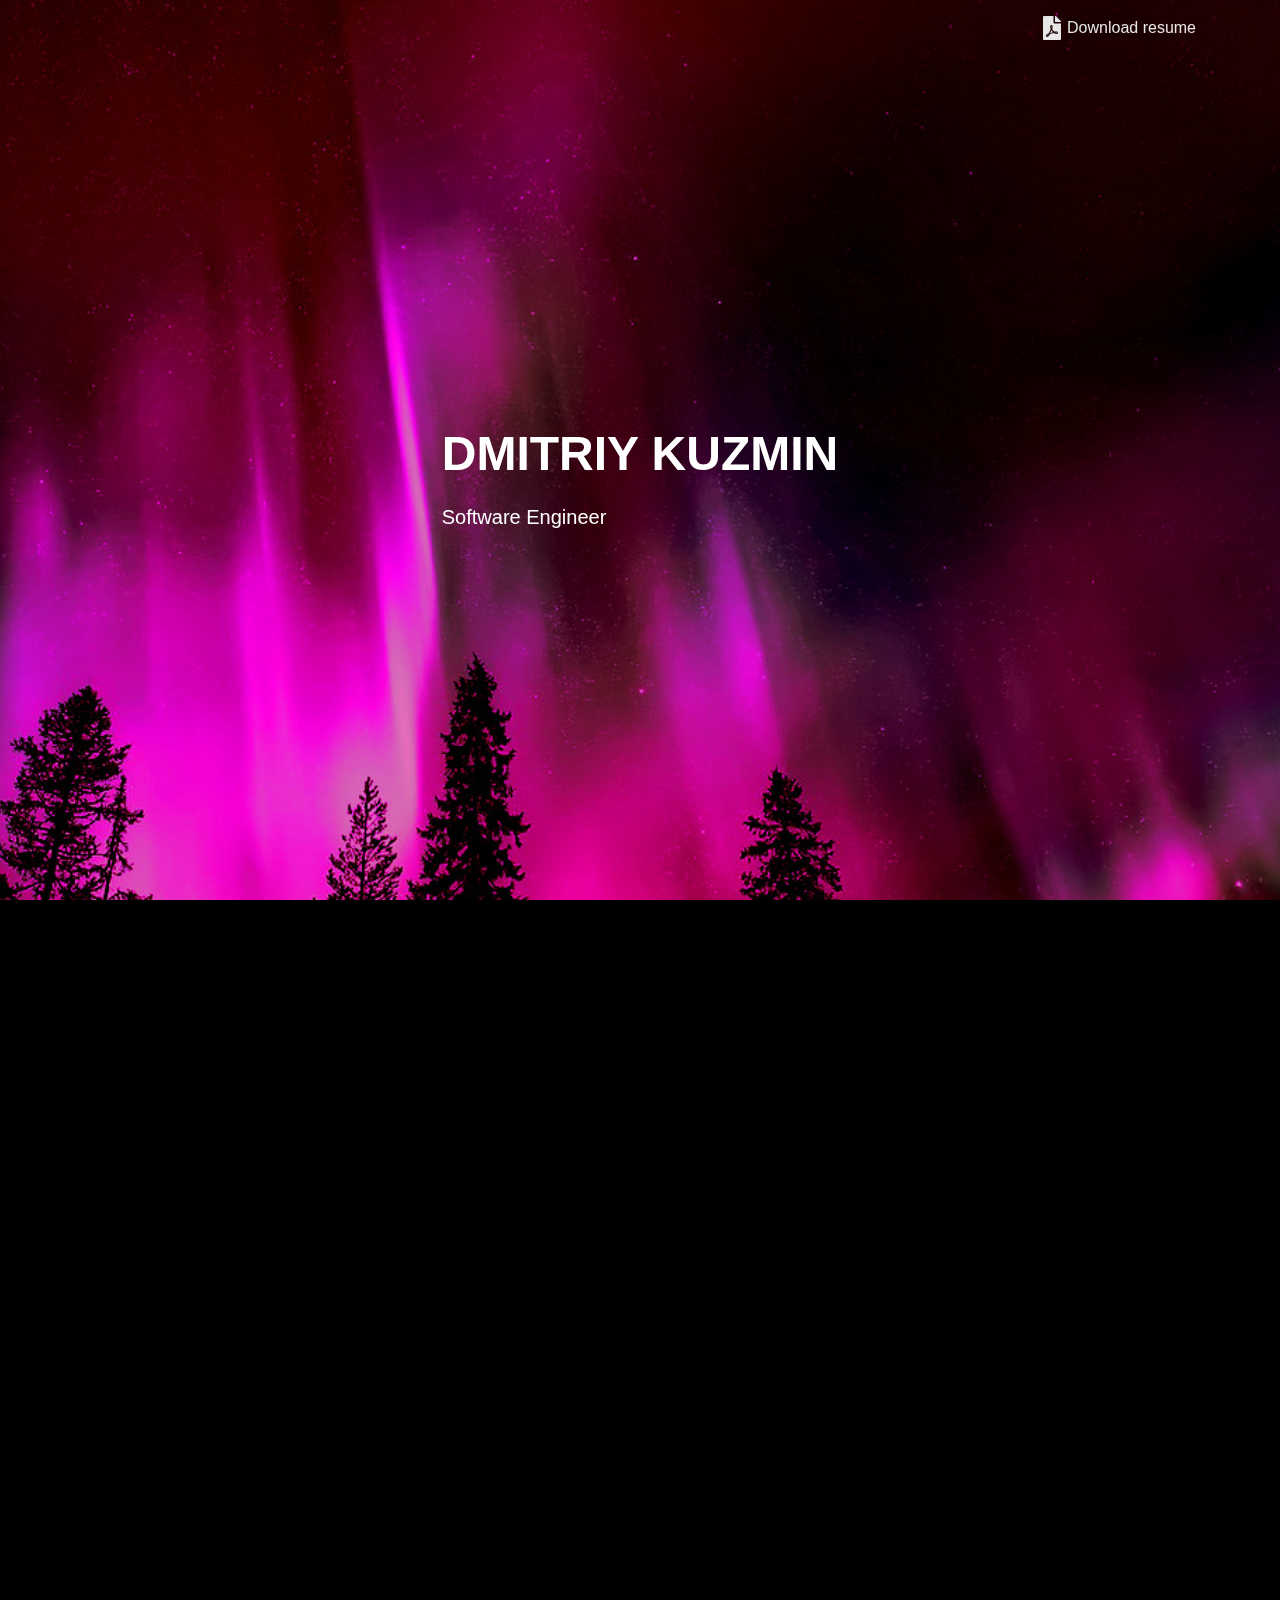
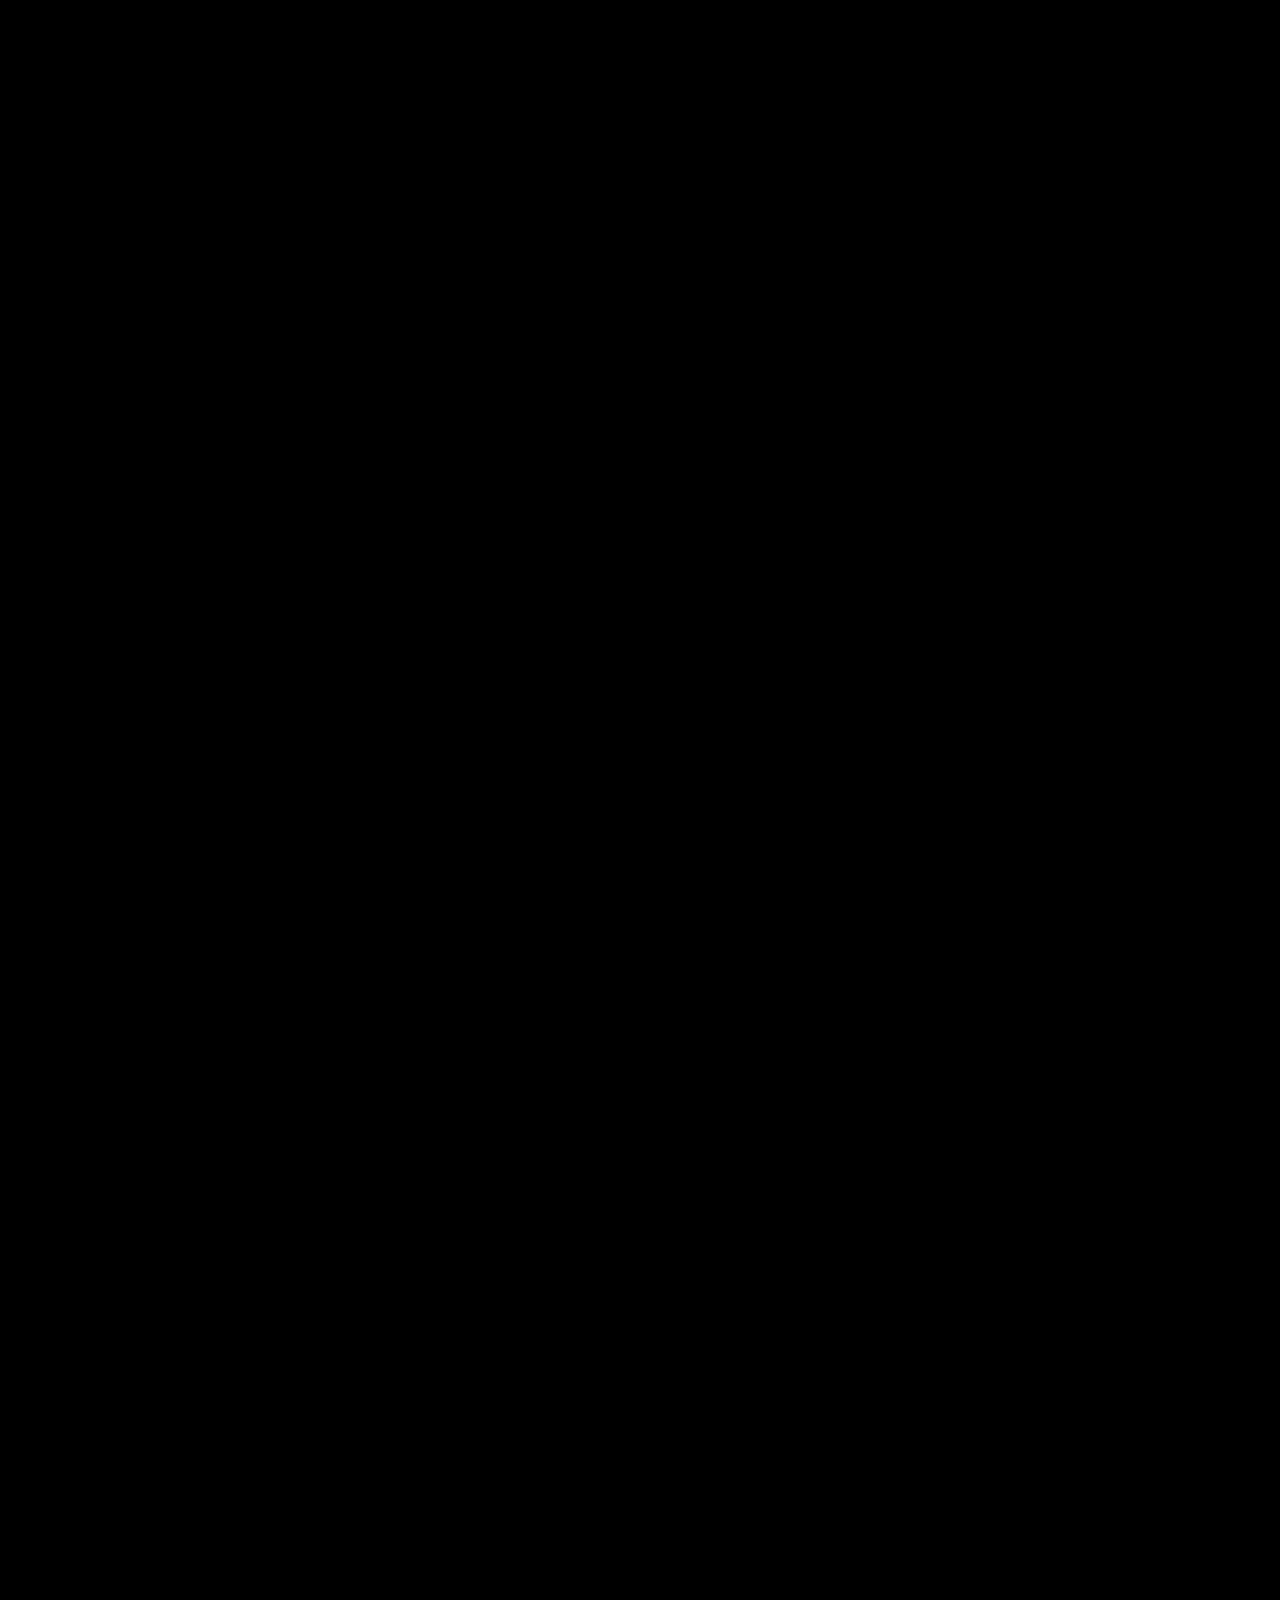
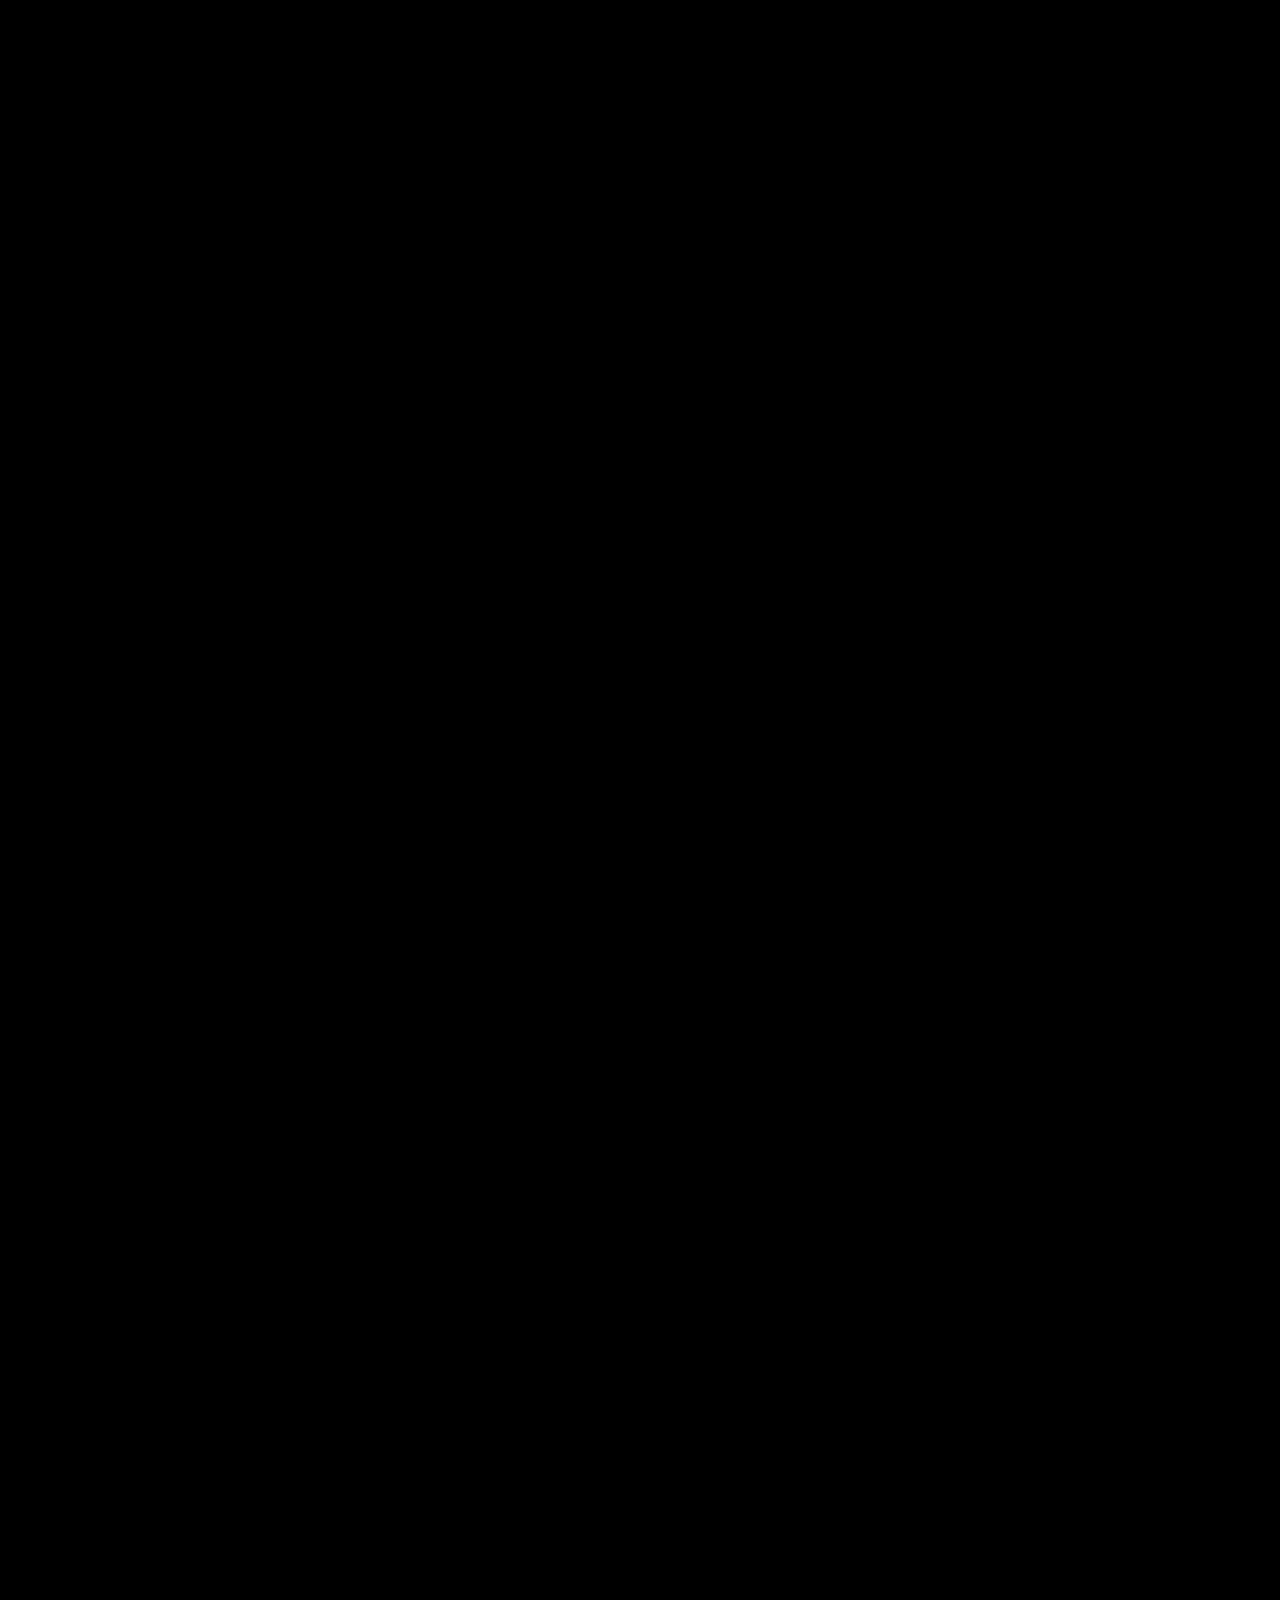
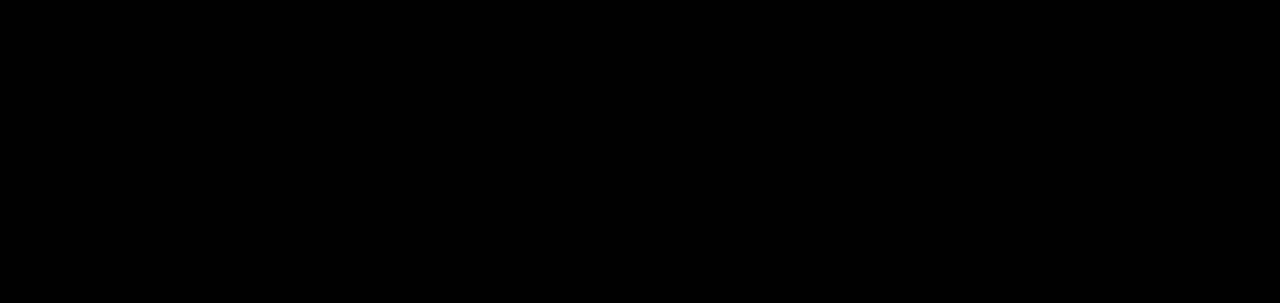
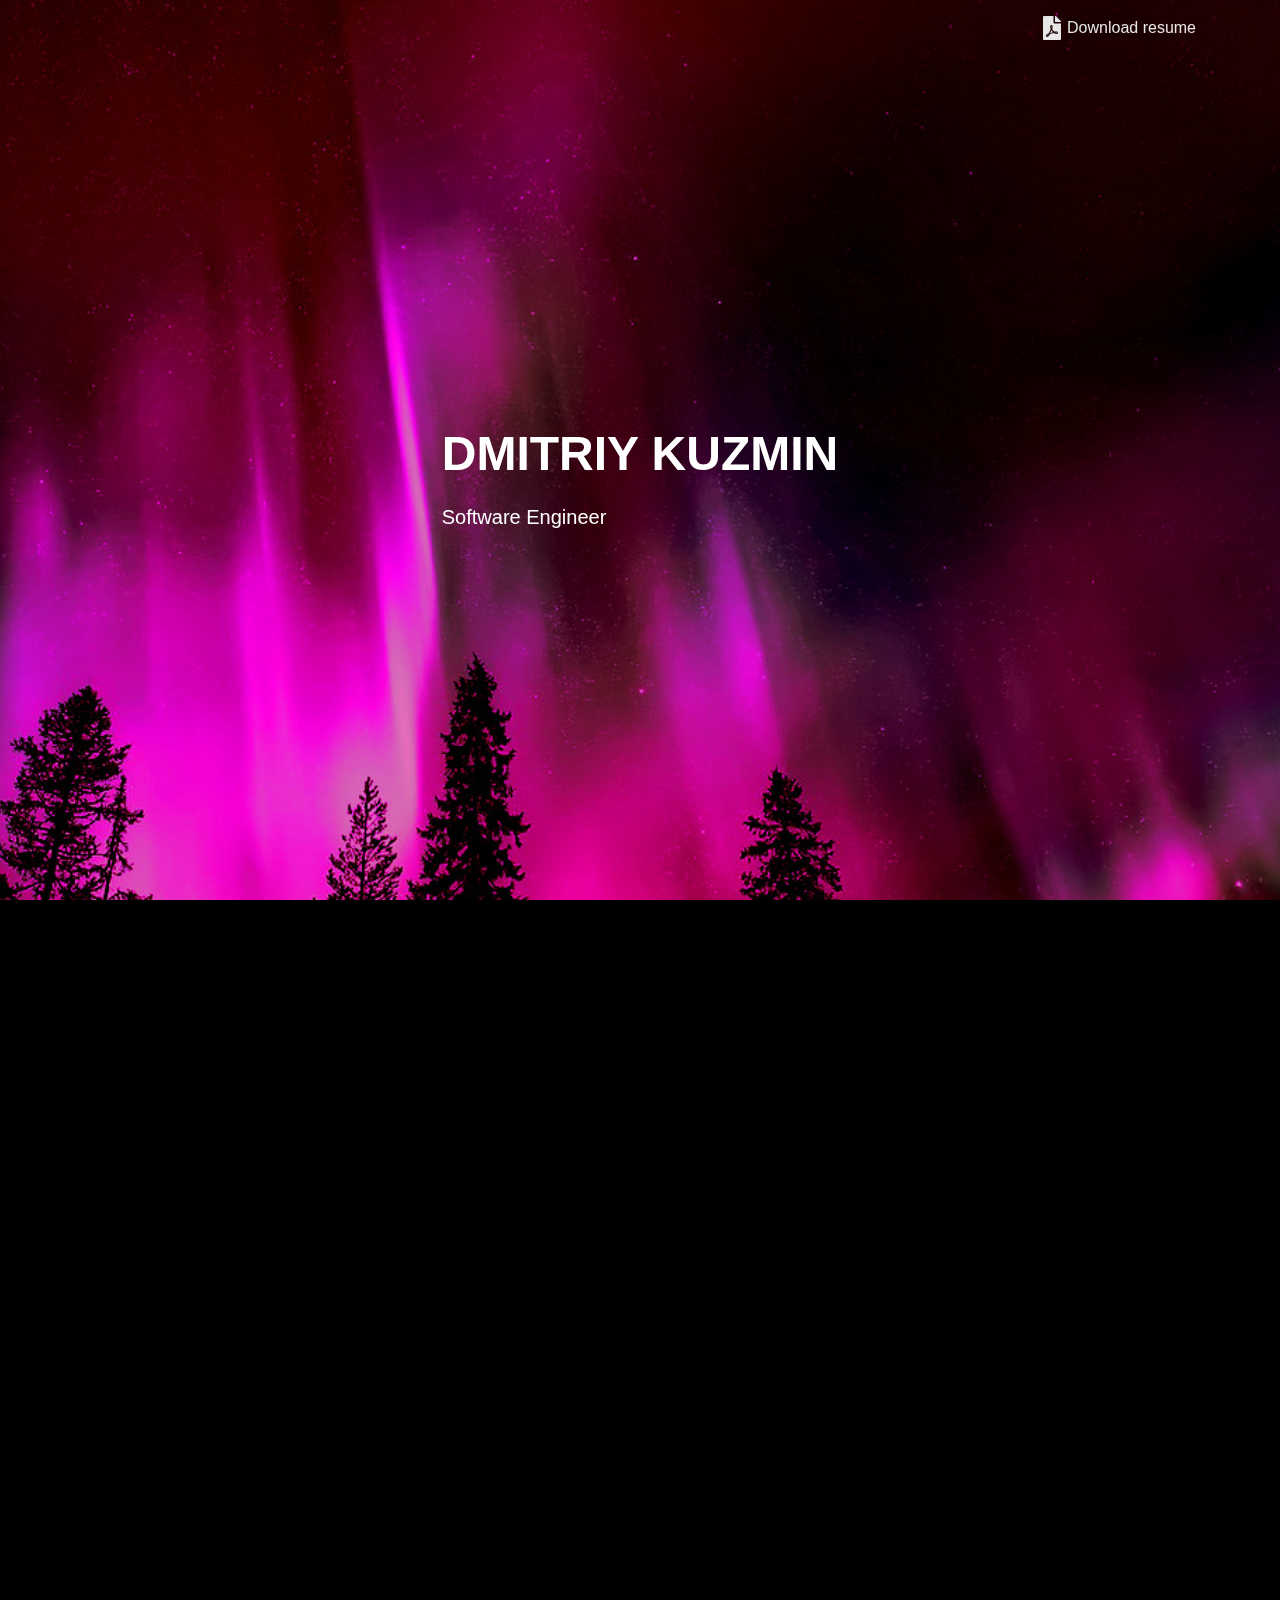
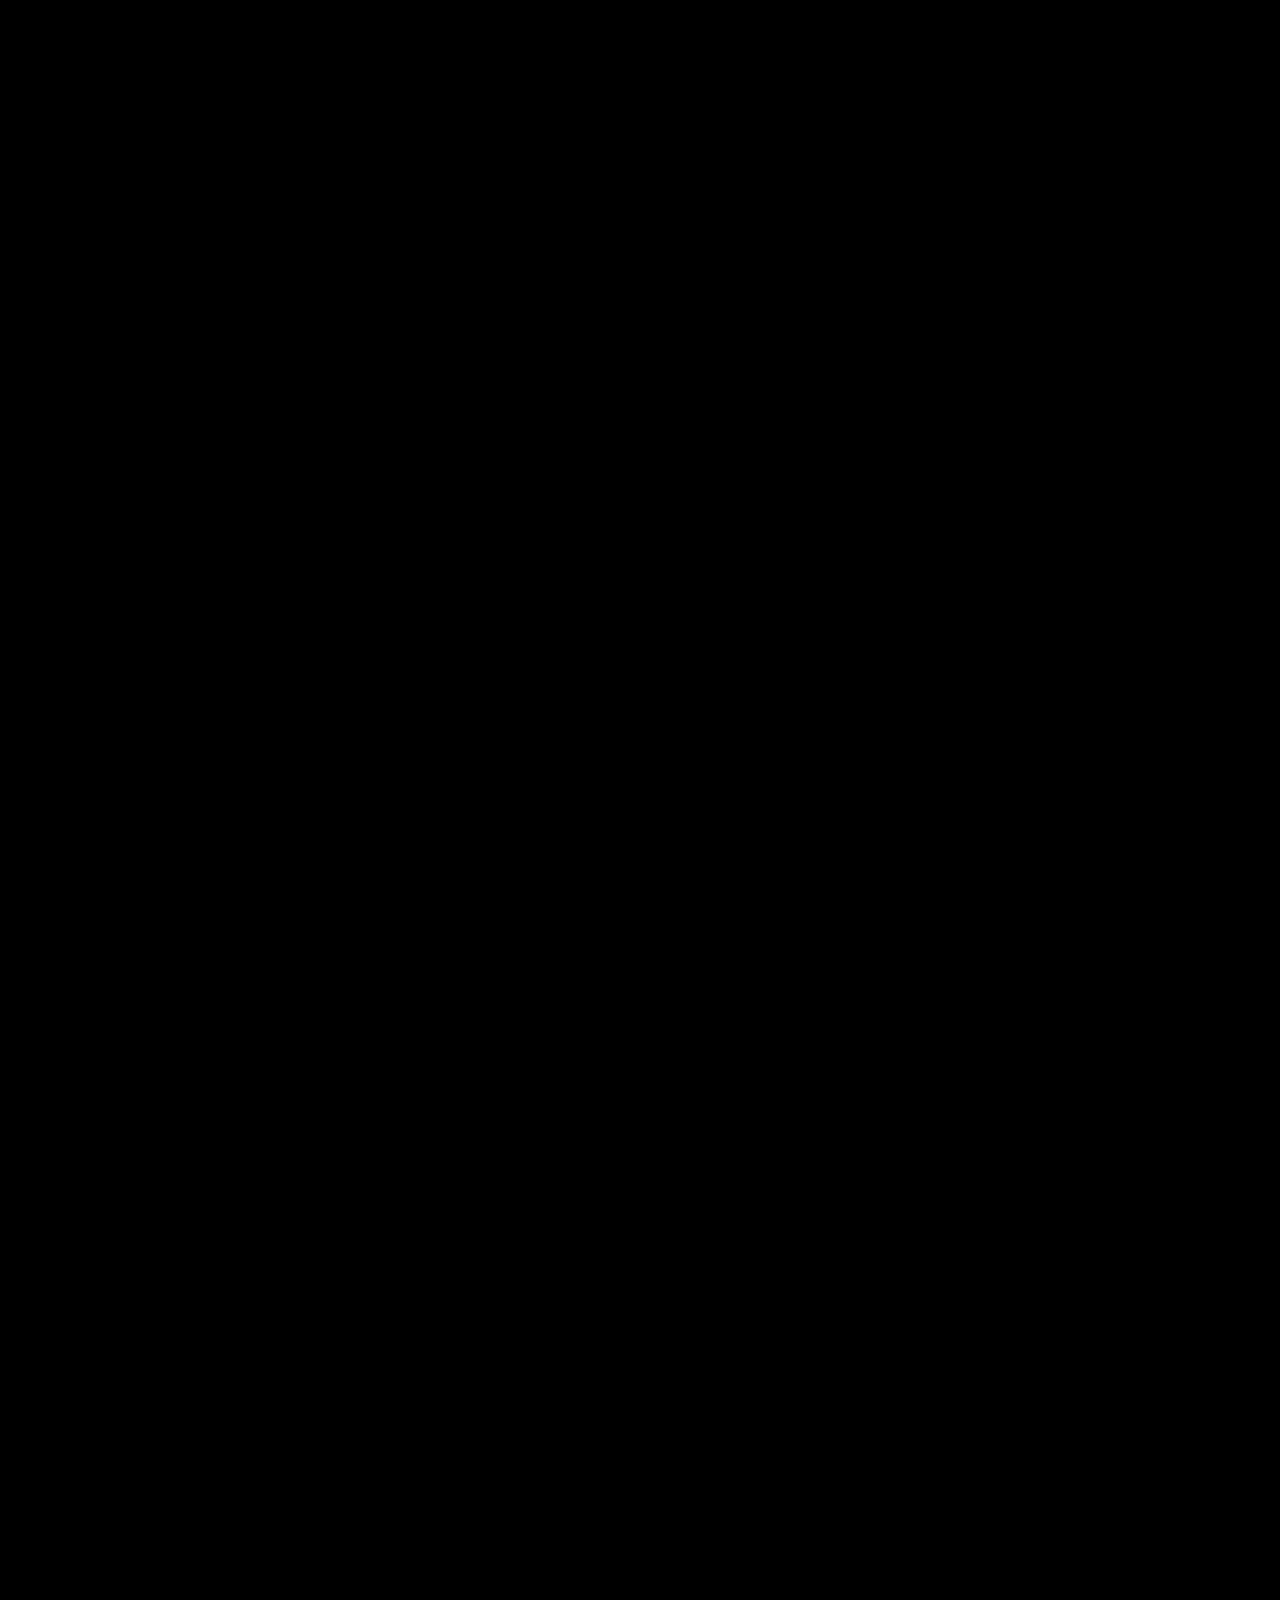
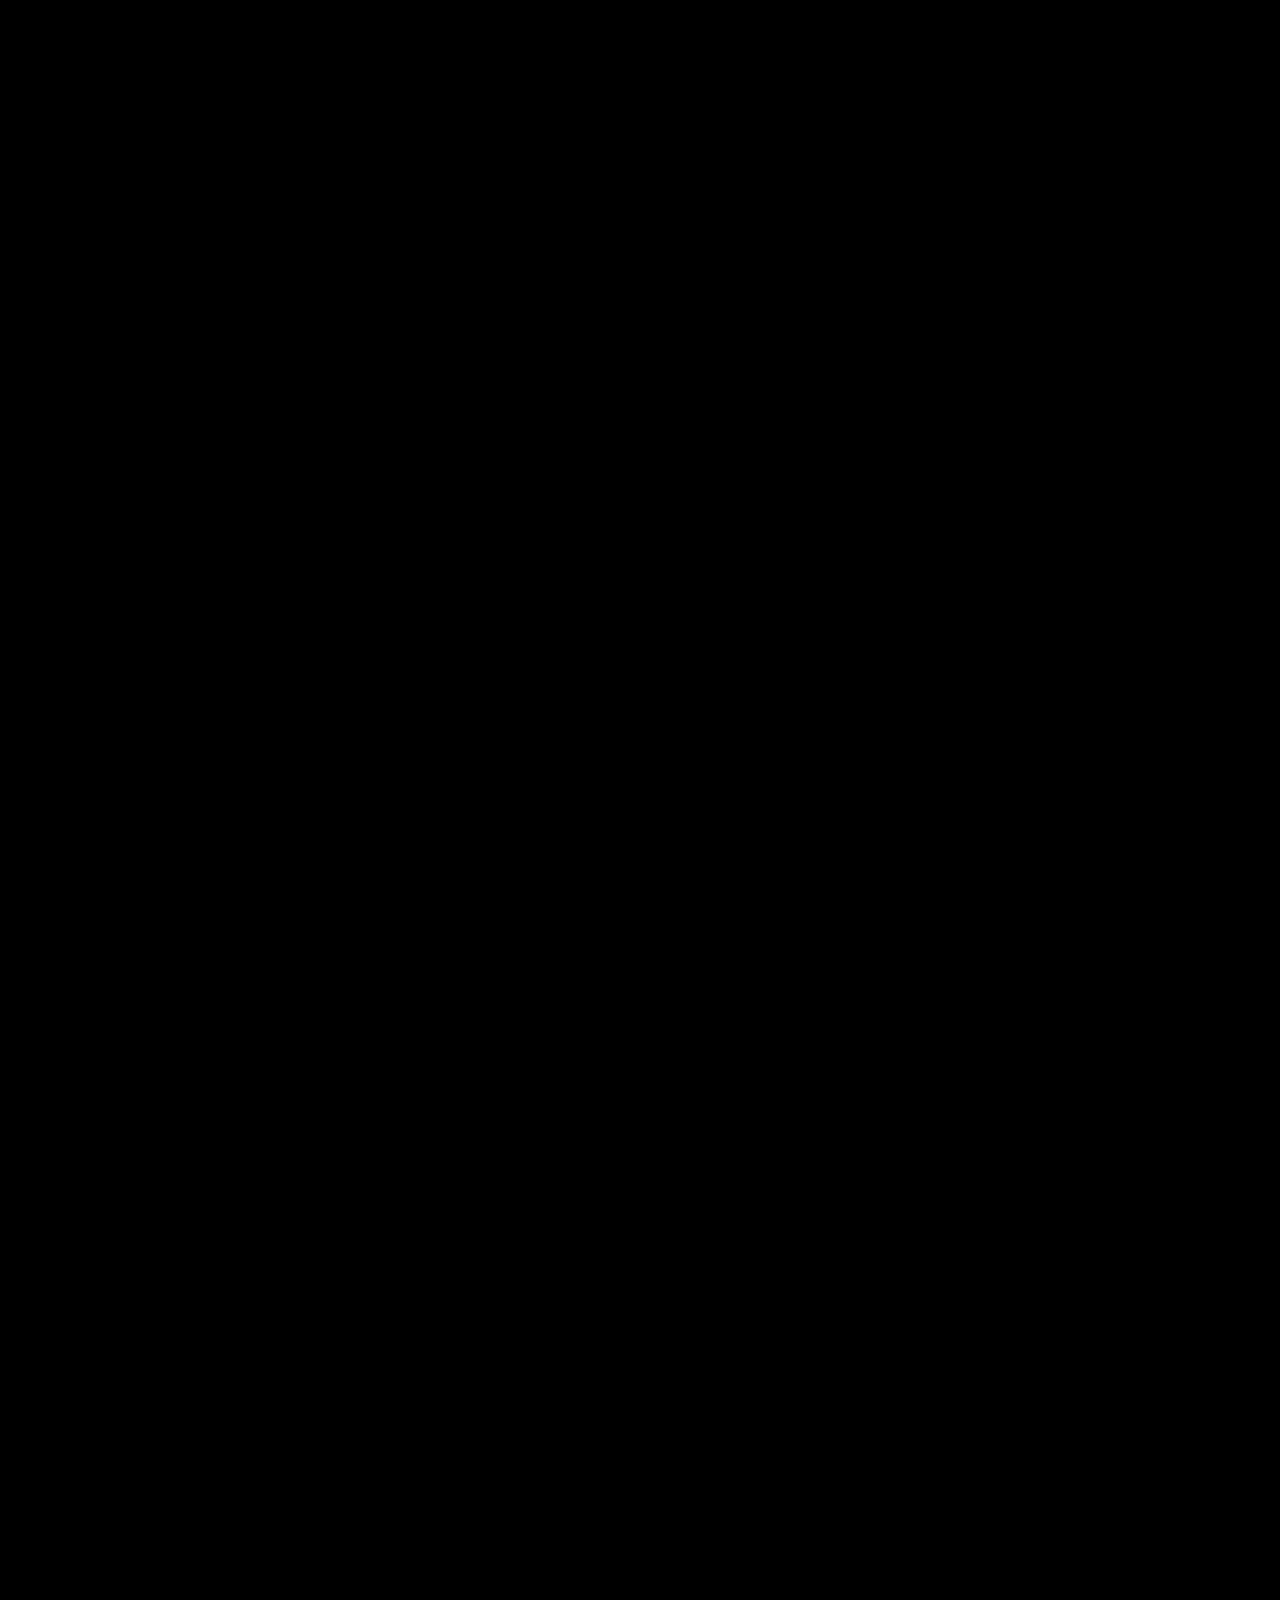
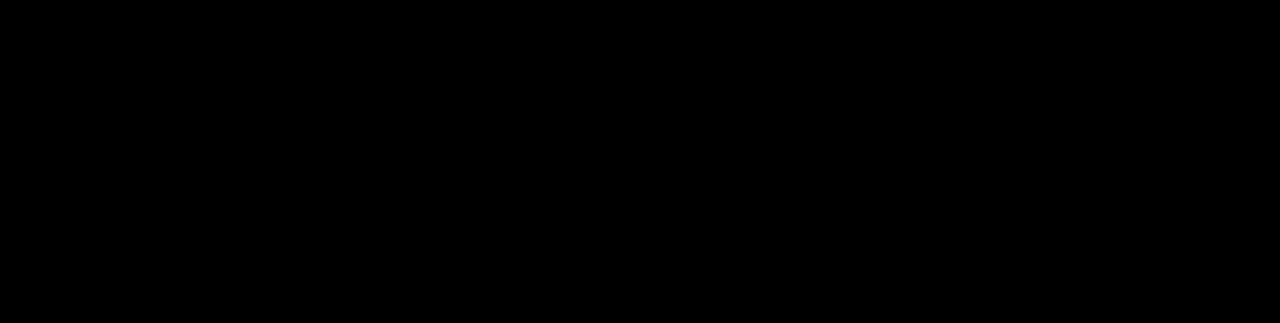
